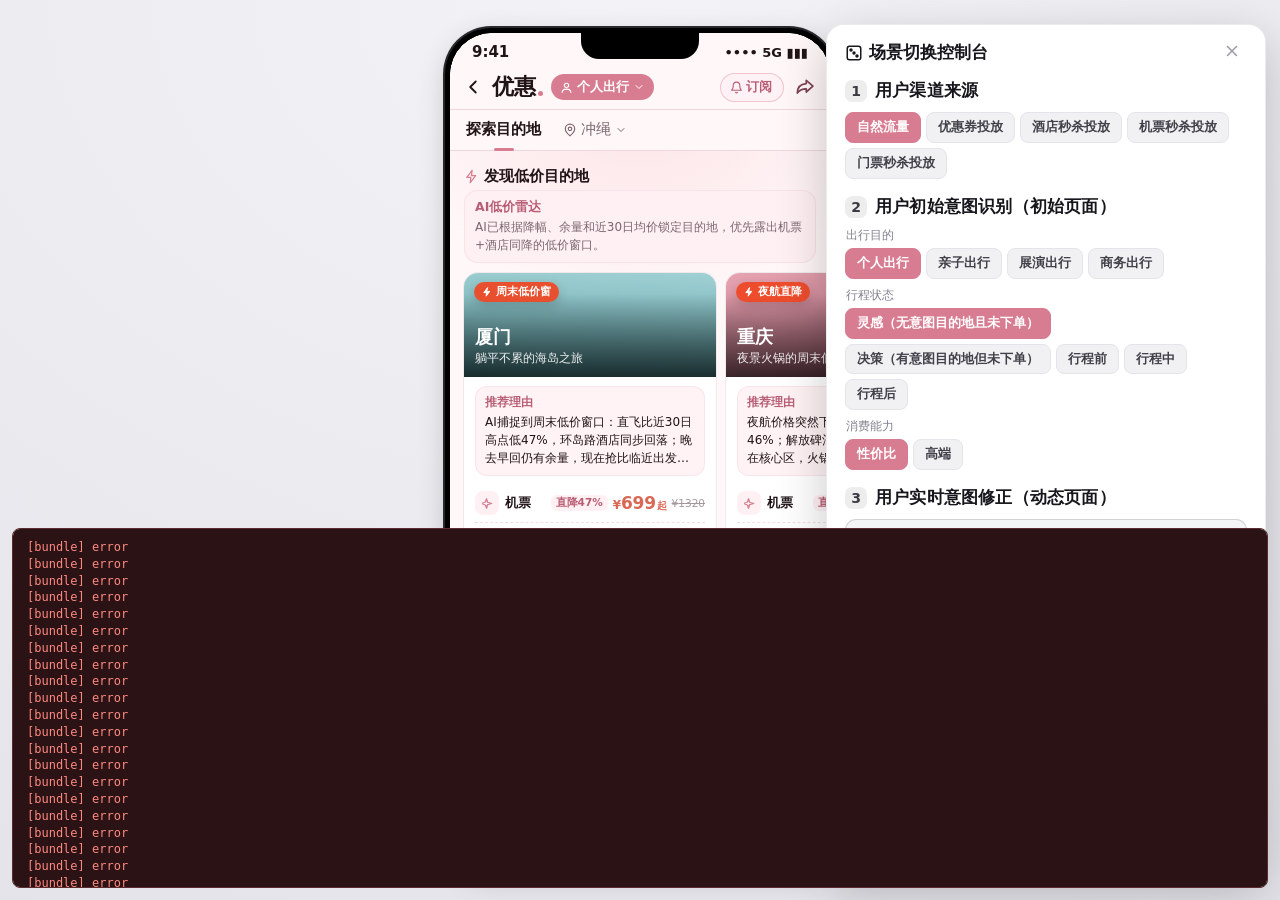
==== index.html @ 0e2f6a7e "Update deals channel page" ====
<!DOCTYPE html>
<html>
<head>
  <meta charset="utf-8">
  <title>OTA 营销频道页 · 千人千面 Demo</title>
  <style>
    * { margin: 0; padding: 0; box-sizing: border-box; }
    body { background: #1c1c20; display: flex; align-items: center; justify-content: center; min-height: 100vh; font-family: -apple-system, BlinkMacSystemFont, sans-serif; }
    #__bundler_loading { position: fixed; bottom: 20px; right: 20px; font: 13px/1.4 -apple-system, BlinkMacSystemFont, sans-serif; color: #666; background: #fff; padding: 8px 14px; border-radius: 8px; box-shadow: 0 1px 4px rgba(0,0,0,0.12); z-index: 10000; }
    #__bundler_thumbnail { position: fixed; inset: 0; width: 100%; height: 100%; display: flex; align-items: center; justify-content: center; background: #1c1c20; z-index: 9999; }
    #__bundler_thumbnail svg { width: 100%; height: 100%; object-fit: contain; }
    #__bundler_placeholder { color: #999; font-size: 14px; }
  </style>
  <noscript>
    <style>#__bundler_loading { display: none; }</style>
    <div style="position:fixed;bottom:12px;left:12px;font:13px/1.4 -apple-system,BlinkMacSystemFont,sans-serif;color:#999;background:rgba(255,255,255,0.9);padding:6px 12px;border-radius:6px;box-shadow:0 1px 4px rgba(0,0,0,0.08);z-index:10000;">
      This page requires JavaScript to display.
    </div>
  </noscript>
</head>
<body>
  <div id="__bundler_thumbnail">
    <svg viewBox="0 0 1200 800" xmlns="http://www.w3.org/2000/svg">
      <rect width="1200" height="800" fill="#1c1c20"></rect>
      <rect x="470" y="170" width="260" height="500" rx="48" fill="#000" stroke="#2c2c30" stroke-width="3"></rect>
      <rect x="486" y="186" width="228" height="468" rx="34" fill="#0e7a5a"></rect>
      <rect x="556" y="186" width="88" height="20" rx="10" fill="#000"></rect>
      <circle cx="600" cy="320" r="56" fill="#ffffff" opacity="0.92"></circle>
      <path d="M576 320l16 16 32-34" stroke="#0e7a5a" stroke-width="9" fill="none" stroke-linecap="round" stroke-linejoin="round"></path>
      <rect x="520" y="430" width="160" height="16" rx="8" fill="#ffffff" opacity="0.85"></rect>
      <rect x="520" y="462" width="110" height="14" rx="7" fill="#ffffff" opacity="0.55"></rect>
      <rect x="520" y="520" width="76" height="76" rx="14" fill="#ffffff" opacity="0.7"></rect>
      <rect x="604" y="520" width="76" height="76" rx="14" fill="#ffffff" opacity="0.45"></rect>
    </svg>
  </div>
  <div id="__bundler_loading">Unpacking...</div>

  <script>
    
document.addEventListener('DOMContentLoaded', async function() {
  const loading = document.getElementById('__bundler_loading');
  function setStatus(msg) { if (loading) loading.textContent = msg; }

  // Error sink persists across replaceWith since it's on window, not the DOM.
  window.addEventListener('error', function(e) {
    var p = document.body || document.documentElement;
    var d = document.getElementById('__bundler_err') || p.appendChild(document.createElement('div'));
    d.id = '__bundler_err';
    d.style.cssText = 'position:fixed;bottom:12px;left:12px;right:12px;font:12px/1.4 ui-monospace,monospace;background:#2a1215;color:#ff8a80;padding:10px 14px;border-radius:8px;border:1px solid #5c2b2e;z-index:99999;white-space:pre-wrap;max-height:40vh;overflow:auto';
    d.textContent = (d.textContent ? d.textContent + String.fromCharCode(10) : '') +
      '[bundle] ' + (e.message || e.type) +
      (e.filename ? ' (' + e.filename.slice(0, 60) + ':' + e.lineno + ')' : '');
  }, true);

  try {
    const manifestEl = document.querySelector('script[type="__bundler/manifest"]');
    const templateEl = document.querySelector('script[type="__bundler/template"]');
    if (!manifestEl || !templateEl) {
      setStatus('Error: missing bundle data');
      console.error('[bundler] Missing script tags — manifestEl:', !!manifestEl, 'templateEl:', !!templateEl);
      return;
    }

    const manifest = JSON.parse(manifestEl.textContent);
    let template = JSON.parse(templateEl.textContent);

    const uuids = Object.keys(manifest);
    setStatus('Unpacking ' + uuids.length + ' assets...');

    const blobUrls = {};
    await Promise.all(uuids.map(async (uuid) => {
      const entry = manifest[uuid];
      try {
        const binaryStr = atob(entry.data);
        const bytes = new Uint8Array(binaryStr.length);
        for (let i = 0; i < binaryStr.length; i++) bytes[i] = binaryStr.charCodeAt(i);

        let finalBytes = bytes;
        if (entry.compressed) {
          if (typeof DecompressionStream !== 'undefined') {
            const ds = new DecompressionStream('gzip');
            const writer = ds.writable.getWriter();
            const reader = ds.readable.getReader();
            writer.write(bytes);
            writer.close();
            const chunks = [];
            let totalLen = 0;
            while (true) {
              const { done, value } = await reader.read();
              if (done) break;
              chunks.push(value);
              totalLen += value.length;
            }
            finalBytes = new Uint8Array(totalLen);
            let offset = 0;
            for (const chunk of chunks) { finalBytes.set(chunk, offset); offset += chunk.length; }
          } else {
            console.warn('DecompressionStream not available, asset ' + uuid + ' may not render');
          }
        }

        blobUrls[uuid] = URL.createObjectURL(new Blob([finalBytes], { type: entry.mime }));
      } catch (err) {
        console.error('Failed to decode asset ' + uuid + ':', err);
        blobUrls[uuid] = URL.createObjectURL(new Blob([], { type: entry.mime }));
      }
    }));

    const extResEl = document.querySelector('script[type="__bundler/ext_resources"]');
    const extResources = extResEl ? JSON.parse(extResEl.textContent) : [];
    const resourceMap = {};
    for (const entry of extResources) {
      if (blobUrls[entry.uuid]) resourceMap[entry.id] = blobUrls[entry.uuid];
    }

    setStatus('Rendering...');
    for (const uuid of uuids) template = template.split(uuid).join(blobUrls[uuid]);

    // Strip integrity + crossorigin — blob URLs from a file:// document inherit
    // a null origin, so crossorigin forces a CORS fetch that SRI then rejects.
    // The manifest bytes are ours; SRI protects against CDN compromise, not this.
    template = template.replace(/\s+integrity="[^"]*"/gi, '').replace(/\s+crossorigin="[^"]*"/gi, '');

    const resourceScript = '<script>window.__resources = ' +
      JSON.stringify(resourceMap).split('</' + 'script>').join('<\\/' + 'script>') +
      ';</' + 'script>';
    // Inject after <head> so the DOCTYPE stays first; prepending the script
    // would push the parser into quirks mode. DOMParser always emits a <head>
    // (synthesizing one if the source HTML omitted it) but may carry
    // attributes through, so match the full opening tag. slice() rather than
    // replace() keeps us clear of $-pattern substitution in resourceScript.
    const headOpen = template.match(/<head[^>]*>/i);
    if (headOpen) {
      const i = headOpen.index + headOpen[0].length;
      template = template.slice(0, i) + resourceScript + template.slice(i);
    }

    // Parse the template and swap the root element. Scripts inserted via
    // DOMParser/replaceWith are inert per spec — re-create each with
    // createElement so they execute, awaiting onload for src scripts to
    // preserve ordering (React before ReactDOM before Babel before text/babel).
    const doc = new DOMParser().parseFromString(template, 'text/html');
    document.documentElement.replaceWith(doc.documentElement);
    const dead = Array.from(document.scripts);
    for (const old of dead) {
      const s = document.createElement('script');
      for (const a of old.attributes) s.setAttribute(a.name, a.value);
      s.textContent = old.textContent;
      // text/babel scripts with a src: fetch and inline. transformScriptTags
      // does XHR against the src, but blob:null/ from a file:// origin is
      // silently dropped. Inlining makes it a plain inline babel script,
      // which transformScriptTags handles unconditionally.
      if ((s.type === 'text/babel' || s.type === 'text/jsx') && s.src) {
        const r = await fetch(s.src);
        s.textContent = await r.text();
        s.removeAttribute('src');
      }
      const p = s.src ? new Promise(function(r) { s.onload = s.onerror = r; }) : null;
      old.replaceWith(s);
      if (p) await p;
    }
    // Babel standalone auto-transforms type=text/babel on DOMContentLoaded,
    // which fired before we swapped the document. Trigger manually if present.
    if (window.Babel && typeof window.Babel.transformScriptTags === 'function') {
      window.Babel.transformScriptTags();
    }
  } catch (err) {
    setStatus('Error unpacking: ' + err.message);
    console.error('Bundle unpack error:', err);
  }
});

  </script>

  <script type="__bundler/manifest">
{"95b7f141-61ac-4e4b-a093-2f4622412449":{"mime":"image/jpeg","compressed":false,"data":"/9j/4AAQSkZJRgABAQEASABIAAD/[base64]/gAUXy4AEM8UAAPtzAAEEwsAA1yeAAAAAVhZWiAAAAAAAEwJVgBQAAAAVx/[base64]/[base64]/AkHyRNJHwkqyTaJQklOCVoJZclxyX3JicmVyaHJrcm6CcYJ0kneierJ9woDSg/KHEooijUKQYpOClrKZ0p0CoCKjUqaCqbKs8rAis2K2krnSvRLAUsOSxuLKIs1y0MLUEtdi2rLeEuFi5MLoIuty7uLyQvWi+RL8cv/jA1MGwwpDDbMRIxSjGCMbox8jIqMmMymzLUMw0zRjN/M7gz8TQrNGU0njTYNRM1TTWHNcI1/TY3NnI2rjbpNyQ3YDecN9c4FDhQOIw4yDkFOUI5fzm8Ofk6Njp0OrI67zstO2s7qjvoPCc8ZTykPOM9Ij1hPaE94D4gPmA+oD7gPyE/YT+iP+JAI0BkQKZA50EpQWpBrEHuQjBCckK1QvdDOkN9Q8BEA0RHRIpEzkUSRVVFmkXeRiJGZ0arRvBHNUd7R8BIBUhLSJFI10kdSWNJqUnwSjdKfUrESwxLU0uaS+JMKkxyTLpNAk1KTZNN3E4lTm5Ot08AT0lPk0/dUCdQcVC7UQZRUFGbUeZSMVJ8UsdTE1NfU6pT9lRCVI9U21UoVXVVwlYPVlxWqVb3V0RXklfgWC9YfVjLWRpZaVm4WgdaVlqmWvVbRVuVW+VcNVyGXNZdJ114XcleGl5sXr1fD19hX7NgBWBXYKpg/GFPYaJh9WJJYpxi8GNDY5dj62RAZJRk6WU9ZZJl52Y9ZpJm6Gc9Z5Nn6Wg/aJZo7GlDaZpp8WpIap9q92tPa6dr/2xXbK9tCG1gbbluEm5rbsRvHm94b9FwK3CGcOBxOnGVcfByS3KmcwFzXXO4dBR0cHTMdSh1hXXhdj52m3b4d1Z3s3gReG54zHkqeYl553pGeqV7BHtje8J8IXyBfOF9QX2hfgF+Yn7CfyN/hH/lgEeAqIEKgWuBzYIwgpKC9INXg7qEHYSAhOOFR4Wrhg6GcobXhzuHn4gEiGmIzokziZmJ/opkisqLMIuWi/yMY4zKjTGNmI3/jmaOzo82j56QBpBukNaRP5GokhGSepLjk02TtpQglIqU9JVflcmWNJaflwqXdZfgmEyYuJkkmZCZ/JpomtWbQpuvnByciZz3nWSd0p5Anq6fHZ+Ln/qgaaDYoUehtqImopajBqN2o+akVqTHpTilqaYapoum/adup+CoUqjEqTepqaocqo+rAqt1q+msXKzQrUStuK4trqGvFq+LsACwdbDqsWCx1rJLssKzOLOutCW0nLUTtYq2AbZ5tvC3aLfguFm40blKucK6O7q1uy67p7whvJu9Fb2Pvgq+hL7/v3q/9cBwwOzBZ8Hjwl/C28NYw9TEUcTOxUvFyMZGxsPHQce/yD3IvMk6ybnKOMq3yzbLtsw1zLXNNc21zjbOts83z7jQOdC60TzRvtI/0sHTRNPG1EnUy9VO1dHWVdbY11zX4Nhk2OjZbNnx2nba+9uA3AXcit0Q3ZbeHN6i3ynfr+A24L3hROHM4lPi2+Nj4+vkc+T85YTmDeaW5x/nqegy6LzpRunQ6lvq5etw6/vshu0R7ZzuKO6070DvzPBY8OXxcvH/8ozzGfOn9DT0wvVQ9d72bfb794r4Gfio+Tj5x/pX+uf7d/wH/Jj9Kf26/kv+3P9t////2wCEAAIDAwMEAwQFBQQGBgYGBggIBwcICA0JCgkKCQ0TDA4MDA4MExEUEQ8RFBEeGBUVGB4jHRwdIyolJSo1MjVFRVwBAgMDAwQDBAUFBAYGBgYGCAgHBwgIDQkKCQoJDRMMDgwMDgwTERQRDxEUER4YFRUYHiMdHB0jKiUlKjUyNUVFXP/CABEIAhUDIAMBIgACEQEDEQH/xAA4AAAABgMBAQAAAAAAAAAAAAAABAUGBwgCAwkBCgEAAQUBAQEAAAAAAAAAAAAABAACAwUGAQcI/9oADAMBAAIQAxAAAADtfQu+VDh5N/[base64]/EvpZvXD1FPFD2Qt89mObZB7kHLHHZg1YYbdbHa9W7Q1yvQq+lB/[base64]/nC2sdqemSxysVXd7A7qlyB6n5pMQbsl6ijNEXC2+NbhwsaxdznsxzTwPcndwx2YxrXhsxjdq0GNDHqtBL98+fR8s/ugHPvoGlWJwIDhfFO+zDOMkABIABIABqAAagAEgAEhswzSAASAr7RCnueuI5o2Kb20gZbutqncAJI/MNmKWIHiWeRGLK42UoGhtB8f9JcutEUPP9cqqQsbqs+gy6M/dvJh6PbMIADjgAHoABIABIee+JNMkrE85bppNUKgmoyctJ4J7f8ATHoB4bjqb3etZIX0ikt46brrbWT0S7LcVS7s8wrETtbD6+C0JZQ/mf3DN/QZhYRvkqxDZ8Kgo6osshLE9MuGN3PWfMupzccLb9W8vRDZQ3jbjbnjs7J6AH9GOfkS1YbNcTtegzojcpc8r30J9Fy776G83r1ubC64zjZQtp9mv0Q/0YeruWWOSQADUAA1AAJAAJe545JAAJEIMsEICOU9Lvompvhd1x/liyEJ+a+jSpPHPZVDl6tyxw8Xj6vtDWqqWyrc9X7EMkYXTHdyTLpde0Z2lt2+6+Vxg/Tw9Bx+zLz24r8gA14AD0AAuAAJoHoXPPMvF1CLHtFRYppNUJAGpaYtptbYN/[base64]/3tTdDeeNWltcRXBADLlzaQOH2fzC2jjqnav2nzj0Aa/O+5D1zgAF0ADqAHqjHvviXvnoS8wz8XUwqcL1xpIkoEwSk9PUyFZYoWO7XXWPiCvIkU7aR19HpreP0ByIWT0KtNENz1p862vG2Yx1zXmtz6UfO/T6noqoxLUkuxHKmaeuai4T8uKM51H5rd0dPhLNJ7ua3q3kyScJHMXcGM9e2R+QGTliMsedw1b9UHdOnfphef519F+c/[base64]/relPVi+hCFDyTea7y8u9I2q8/ZPDJTZ7yZ1jWJhwmcxVzv3ad0vcssM3L3z0cWrVu1Qv06t+mF6hzm6Mc6fQ825+kHM/[base64]/YTMgneoiuiRSoiSpJVTasNIUkjKaGF0C0e7OXEez/H8jkVDSUjTg7GcbBxF3WViSnfS2FgymrZGB7u+kZFqSiWUNbnFlqOloiypB4iexVzv26trnbM8M5m+jKOm8f+rir0HGJtDqrnWbkXSDnvcmhW9z8w3a5+2dfEv645cMsVqso/3wFPkMf3qe4ZXi69gzc+J3hpetTsDUySdIa/qTn2NbNJzBt5JOIN/[base64]/T3LkvLI70AisaWrWPRxbnj5s4dLBx3NTZ0oDHc0jXSMN7zaMdHBx3OQz0S9b3nga6D+sdz6z6Ahjuf22/[base64]/+dN72uiNzRo5CwrJpqNDNZa0kopAEuY+/sr2X+d2xlkH3i9i9waekeIZGa49Ayse8e4Y4SfAYmCUhCPcEpFEbhdkjyNCqUqEY2L8dLW+IzLXSn5GIa5+R7XUtndBclUjDy7qJP1RYYjfLWUYqckT7DL3da7g29/WLvqAhxyGXpTG1ufvHCEzLU51R8IYpKITSzerWgvq51gEyqTg9mrFUYmAYsJqWQCMMrsfOiKVwISsg2IbZbB6b89ZRIwnym1JSUiOKqNbZhjMVFyu2fCI0W2ax+NNqI9sKTbSghX9Z74jo1tVdVbA8jeoGm8/s3zkspzwdEtkcyeD1nu9P2Wla+7K1xQ9Tm6WdSuTf0wSOqrT1ys0SLRsy3li9WoQuVVH2jyo9bamF+xTKgGD7rPrWA0LgVyxWy+ft2xY4qDSWmabTmCosJL6GcRr1X1Rb9Ft+i7jHVT8tSVjkq2ZsxknVy1WW1LlYtdn8hyq042SxgnropWD3rsAeWC95JA3s/awTa+rkwmq2ypqbuDHtPbNorPOsseE1+T8xp46OP31dZht3GUmofdG17EeNJthmosIsnSttoMRq3fpdev1/wA0bOLo9Y5qh1et608HgSa6NCCqTzt+mp6uRDLSiK6ngFIDhQRDK/UNENHAr2C5XKgI1wGzCfn/AKUzCcqx1WWzEaklY2Khv18x1bDtlMOomhrTyD6n2NOW2ERaVUp3Z5zTUVn5USEFwZC0LkzZKcfDLXvtaqVuflnaTaSl6mWFlCjMbEZIN4CP0HsDNrV90KJ3Z5vexeaT/ennDfSOaB31Bc5kiTRVS1NMMFu/nPeFhKZ1dxNUcp5vrvX1Br2k7276UfNNdwgDsMGS9NVnR76O91j3zncffMuPyHnnO5Z6/Wv2bNO1kno89Y7Pbryjk3QzMkKDkTbs1bXxeZ4ep23LXlzueWHvFt9xHFlWyyNe8ppKtXOrnarzbbSKAPdfJQAEhliEsk4+kskhgiV0YbcbCRRPBLVU9O0BT+KLdVIZHHjAdjaqXezXZWgVMtgutHwO6LMRVZ4x5VoLjYsnoDBUGfoISaTvT9BV6U/cUsqrUq4EC6rTOMaTtWNcuOGFHJqJbC9pW5Opqtq5qK4WopH2Mvq1TgfciVfTPmBmWPcZ1GLWn7UcsupnJb0/FTneChFtZxWLP1cbBkjM3i10hpN5H6nazhvNU/[base64]/OfPp2FluzdPbE2FSsTHW2VHpkryxUTwn2vngwevfI4xNyNpIja3Cei9DK85yyy9BefvX7rJQGyfi3rFhFCCZCNGd1PKo1R0mY7F6eaFgxeW6elINsa6PqPNxAu6rqBly2WXt6YqHOhfb2/[base64]/oeCeFka19FSgakTE35UIgy5mdnObPlHqVxPnv6wNPB7rlIusp9ailjiLLaM8qKAkuQEmxj7HzfxZth5H670UzrEhZu0rCipTc9E86s/Y6jzso7G5rfqkiBEzv5Fa/[base64]/MisH0v8Az/8AoeYYqfv1WIhb2wNU3Td36k3SY/jntXMiHeofPnbYeHlR/RvpMw/[base64]/BOyLEOuNpNu0qoEkCIr2aeleTZ9I00ymbIHpoFBVTFi1qVJ2IjpuB3Y+i1PTm9meb3TLmfqMi5bj09uefUwFIbFkQoOQ+XHVblfV3vPHptxi6MeM+r9wmzT/AKTZO8+ZGKvpe+dfcZ6YKvSmwCO9H5z5cdVPJPWKvc87vVZ2eMjaSjRa0rFVmmMYpY99kogZxOfMdpEE8/rNfXHU2ksGGCbrrGTtDGNgGSEdZDkBsJJZyYcAnVzbX2QkOpRQ8QiDe3Ubhn3mNW4aUpu3CKVRSyaWx7yWoz28dY1aqk8xh7BlYFbTedAXFzWVTgr9U2U3mI+o7fnJl3tpHOt+Ma3hL6JInScGnRLocsuruZ5DqdpYPypL9U0qeHl9t6Wlphedu/oVpnD5yovSUiWNziSOiTMsQKXzEYKjzmC5fRE0/gWxLEWKwSTBeqopztNC0ioTDcnGgJVdRSFM+uWnA33Jb17hkZjTfZohxLvFRBc+obn/AHIpnpcw8buUkvuYBWSQWI/TK+RuWvVHlmBa8i+xHHfsfQ6ZRsXK3Nfxz0LvDVRNtOXD8psX9yeCmtp1ed6uW3nTLYFxYAY+P3lFRmGV/MHa5WytkzMZUUhlujSSGJ8RHHoinRVTdhFMqmW+By3YbaK2Gcv7kTIM14PiH8ATZ1OQTmCTYzZDklVJbp9QFOvI92aNjJsNBPLkiUY06ZJT+1KLc6vFUIw/pcsbRCmumdalSPDFNucXX7Dq0J11DiKxq7r14gxmFSyXH0zSxoRqHInWOT3DcRnh2mIjwco3Tf8AjyFtYl+Sm32FrFFclNAcTMDjW6W1Ja5G6tbMvg454eaO/pO2iR+PaN01h7WUxpL1pzxFJQRD00LhWkBbsaxzLzeeFrFIC6Y5R2EUZ3K5wdM2SdOK1XUo/b0D76Kc2r+WNZHUWa1M6skTnRfuvmM2fCjt1EV0quwvBUW52rSVPDDo7BlSPAfXOwHCC0d6Nvlq604v/wAU9ZQysfj574Tao5RsIs6ndTg3ECWwm2txaKR2RaQSdRVTz1F5D/Tjf0fBuH+/[base64]/QZV83559dBCg6tuFuOI2rsxWa/9FPMvTK8WZpNcnGaC8ycEX2jz7CBZpW+R18c0tQtMLS3iZ2n4c0Gkf5iOzec0DiwZuLnv7JmHYnuQukeNd4opShPHKP0ifN79Ht3RsXEqm3dEu+H10U2PmHMsSLj7asjQ41+ktmXtafWQM6Jwk7BSDH74Vsev5Hbcj/OplTPM/TK7IKoVzepTTJ9up6rsbhRdcwZHssb8JtpIXHyTQyD2znMETR8gLf2K5PdCKWOtFcL404tUio7n6Kauq5mO7vWsm1HHGarfRbhrNWsHR2Lxn9I4250sEuLocweWLUPb05a/PY5G67zeqBpIitglVg2lCzslVEJXwF6NsC41zp6zgU46OeVWsxHjbpO6jkidguS56t1/fy+EOUVcsL7bw/Fue5zn00c0ep/MbdYxS6Ec/egZQNUl5AXj6i7nLnq9yxze54VduuI/cAI/qrnllcU+vbhnxI8GzPARlXT3h13B4g5jWA6mGKG/wBY1ZKQ0cTzcTjQ14xPMnEtTe2VvoF+eXrTrMTPp5gyaTxymG/[base64]/rkR66Na3RkJhhzSXMPDpac3FxlXpQlx58bhzS62UxtIaSzpYGx7Oc4i15GrVyfSFQnoTzN9CoHpcWh94CgoQX2c5za+03MXqNzNrbj56e4PD7uRCR172qOc8KTira+dZsJz/Xk6rqDwL76cCqO7JSZHv0fY3SfN747mddCGFZJucHNCkT95uB9YadWERauq2R+1vD7pptMLY2V68S4cM8Y/1xBQaOxBRmo4hRgpDqkMTKWuN8Z4JH0x/rb16K0bbo5ZXJIYFMXOd95ueIhsJ9FecF9K+1uJuZELTVSI4TTl8i9D0KZwBTkEtyYNUSxtaL0llJYX6eIlnBzXfVnohtw2O/mM3poexFYoglbPyU4b1kKzaivb+hXVryuzOuNnwsacMS1ENxD6rojzes/ZPnOhJp+q9P7NhScVlr6Al0d/DCyHUlpBuqFNRaNguy646LN06u6Be85EOuN6aleXibE/qQkcuE57ep+jluUdzp2l8zvOr6W6hX8I/QHnlDJosH7LFT9VtgHMY/PLqTUKCb53Ot1V+t9MbMolHK8BitKmbU5tRoX6NFTK/kPw1+oL5hKO7RpVik9U2hfzH1/dp0luY55tAYwSbFtFVnslXu9xE+q+6q6COi7e2wA57snp/gKTziHR0QP5NautXvXco8OsSW5vKEx1d953lHu6r5NdzJJdRNkJHKqg30m03AM+f2+6v1joLihcQdraBWAFL3K2j/kXoCxoYLQT5rwgQ53s3ZRk6hnuLWiFWuX9SH5ziqWTi8ncklQJviNVwmEyWFSFsXyM6MPn9l0p7BbXM/OchfU1RmGLmpaWamF5no39NFDGYNJ1AHHhlGR9Zqo0XYBUNwmBUxFtBbatasGkwexzfg4uaPLJGPFI8N6Ns7E1mPkvx3KRrHylaE9kJ7cmm2N+xRG8QNXTKhdB2zDuBUa6gyV01asRWQefnT1b5y9DxH2L9RPSurGhHKuYrEEpMnHrz8w/0U/OpT2iKfIHKuyK+4+qXfnq2sW/XngzplRTzfeTb9VHyu/[base64]/YOn+I+noTARBLA5VBrH2SL1XJ+rBHJD146T3CbycM0LNs6kUTiUkSimpaIQLT356e+/AahvUQ4VM1dqW99Cfnt1Zs4Z1bNLHnzRXf1k9fT78rf1C6GjcZxr7banc+xsbGSOLFt+Lrl0oZXikHYlewGKfiZpXFrJE2Ncr7EbLjj0GSrX18ESXOpxbUQrHiZ3k4PY7UOFws1x+b7lz4opMeRwa0HBrl3NuZLrj1IutJYb27F/IyjSyRcmGmzLvchWQdCEq9LJsg41uLU6fuQXPqu9oYBa14tXaxEPtSYpypHRWsiFjKruRXk+Wvf1aIV3Fzhje0hta01kU9bw7sKZpps0lmOsTUndoL6tn0/a6JUNpJuOJSNJRh6+x5MU0jSUJDDLTJEbNpmfHbq8zZC3OMeyUDTl1smmEQyyY4RKpT4zCJuVJx6IfPv9CPz2UN+kmS5ioty49873PLHJq34ZZR9N7sM0yVvqM+Y/wCmLR0azki5W1Queo+9jlLYnluP1uZsOPnTexL3skUQRzb03tI7eONeF/OP0wrMMTdijuxUHzPHI/OH/bPiZmNA0l9pH/[base64]/zs5+/S9uvZU3GvzL1zh6PWrblj7H05t1ZqOwn0j/ADKfTLoqLZnr3W9LhnlsZIWbCi9OI7icLRE6d/[base64]/R03v1Y/KP9VF5TOPWSzvs8pbCCC1yxJ+vTAVs1a9fHmfSg503uJ5c6b8L5Lu8vs086mM91NFRkpCj6QWS0/wCbvV3lLmL90u5uOrJ6JUV0pQpLMzgnpwRK6TTCLHqBAsmJxsvoKdaaRjWrrYBr/dCGNBWV10PJsX9UjlVHXPEmerrj45jSkfWa4lc2IZ+sn0kjUQlQy5uq+YsYrMewAtwvmIswFmByPCdkW6cPBfpkjeVxooaJ95idJHX8GrLBsezb4p84T3OV1JfWchuNM02ebOlb0JqRkqN/iwhiQ/Y5Ivk/J3xy71Y8qkjoWpzaHtY6S/kuYerXzn/Tf8yFJdp27TtqbjT7745ZbtG5js8fNfOyUx3Wz4l59SHy2/VhfUmrYvbrygYLuQZbY9vFl/BsiDuW9jHoIXfOdSc1LPiRsVvbxyEUeBPnY8bMgo7etl9J7vZNEHI/[base64]/[base64]/tl5NkcbCTXF7t5psOtYpzrt1s/VHI6UxCKRyLjxip0ubLSmxVEmB1+NnU9jhTkAjMM4Pk7+p/5b62zunz77O8YsJsNerdp0NZma0LkfXg6owFcYabS/pPCL21Ytpbat6dzzFi1dUL78jvUuyLujje3siZx0F2Rs44z52RPY+38c/Nke+tfIehnFkl5GQtDHOZ1xW5u8bnMK7tPQT1hwJ26hvjpZJIApTTk5HAKVk1DSoZl1LRCcMiwUTtkcmZfdg15QscLtRDQaKpxMuZJt5rKZl38BbLQ5uBbYWkZgU2Fn8aaS8W0SMW3EzD2ZhRmadnV/pFDE8ej4kvWOxvMGnsmUuN/zx3bv91wLsrTLKE6uRglcxk0haZEV6NnPxNnh+jJuqKB7/wCXE07YQfDmV9LtcCw0skMuJpriT3VWqtTRrOOjF3MtWsSwl/[base64]/vXyXbhrnVMtqy6taWpl5I2loW0OSFWsnX6wliD3cm2j02b3KK3NCyNIMLpXEy2OyPO9O+m02UoyNdS2+kFQudvIbYMgc6PD6Lah/[base64]/YgC0rrgy+BfAV6gQDB3LBKgU9mhtQA6JupgFkIS0ATMbMaAWY/8A/8QAJxAAAQQCAgIDAAMBAQEAAAAAAQACAwQFBhESEBMHFBUgMEAWUBf/2gAIAQEAAQIBy6nWPVKPXVGh/wCmVICCCCCHtrCYOEgcLghbWbEI0E1BN8nyVzXUqCH9eYUyxTANeUaH/plPHBBBDg4VxMHB4cLYhFdRCMBMCb5PkrmuZmhD+vMKVYDxryah/wCI+dtr3/2FPBBBBBDxXEwcHhwtiIVxEo0E1PnORlzTMxBmWuTnRsjhtIf2ZhSLXvGveB/4Vm9Plnva9stMf2OHBBBBDxXEycnhytiMVxEI1zk9osZh+wx592XZfx2ffsdWeMBWf7CswpFrvjXk5N/8CWa9nXS9wWrHY3+1w4IIKIeIBMnJ6crajVdRCNXbMhmYwz1aE2Ygx05mxW4Q32qf+wrLqQ63415OQ/xZzaJ/lql8s0t/gywf/L3ZDPWL3cIKtXpYz+5wIIKIcnCETJyenK2GNrti8bHOUUZ4MpNkBkaU1ue3a+Psu1Tof1lZhSrXX9tdM5b/AInQ5PTMp8VT4KN9TZKnyFV+Sa28wZy3m7+zi4GuQMTKOCsQQS/3FEEEEEOEKlTk5OVoRCARKGPNPM0kkvieX7NW9bsOu4HG02zoeB/SVl7sxwKnn1+8663/ACEbDo0/x/bpSR/T7V3Mf7Il7u2Nw9THIgD+4+CiinJ6iUqcnpytKNQJitSOpXZFdFhTFxjmlXT43maZj/WVlqM6wUJx2Cxk1Fv+earY0LKaO8xqNzBGmrCY8GG7/hKKKKKcnKJSpyenK0o1AqcWSfbZmYsjUmn4mTwXNfKvi6k2B4H9ZWYU61vxr6vlv+Mu/hauZbapqwZGxgamnG25bWM/xFFFFFOTlEpU5OTlaUagUbqpzNgHYY7EDy5xTh1x1bWMYVMh/Zl1Otb8a+sgm/4nLYM9gt1q3C7MbXfyjp2zSClVfjimirDTwVer/iKKKKcnIF5ei5xstY2pHkHRT3sfBTycFmrbgkRcXRt0DWq6KmQQQ/pKyymWuFYBZFN/x/ImKgkx2WyO2PveztiNYpaXXoSxbBHEtdb/AIyiiiinJ6a14eixysSMloPsWrk9AuEzLlbIRywvYFpupwR1QVMh4H9WVUqwrgsCsih/hzFxvyplvkGC0+czQsxupYjS2M82KVnB06X+MoooopycolKinpytqNS2JbTn46IprMhDYr2KkkVfG4SjG6mnKVD+zKqVYxV3YJZFD/CRcwW64Ktj5I9S0+lgQP8AWUUUUU5OUSlRT05W1Gr9v206kMbmwtu1rsUgtVdSxYEKpuKnQQQ/qyymWLWMdhFkEP8AHLg4qeR17E4f/aUUUUU5OUKlRT05W1EstTrNougbMq6MTsdlcXaq6lI1V6MECtIIIf1Zd0yxawr8Kr4H/qFFFFFOTlCpU5PTlbUZhD9dg10BsIc2xYzBiyuuapUjiBbIVYIQQ/jmMtkPmPSd02PbJfkjOKVa9HA3DK60f+mUSSUSS5OUClRT05W1Ga6iUauOZH9O/mZdnq7lBcvVm5KKSmx6mTf5WsxvWbkk+OsJm77zms5Pk9dzGT2XBZ6fONzn7P7P7H6/7H636v6n6n6f6X6X6P6P6H3/AL/3vu/d+79v7f2vtfZ+z9j3+/3+73e32+z2d+/ft27dueeeeeSS4u7l5eXufDJJKZHyOktFiuZCTZqtyfPQ5aHIyWHTvnx+YxWV4pS1zI6U5HZrHyV/9OPyV/3Ry1cb7lNFwW6ZKVyuUHWYH2sfVb6GYn8iKh+ScU3Gfm/m/nfnfmfm/nfmfmjHfn/n/n/Q+gKf0hS+l9P6f0/r8NjEQhFcVxAIRCIhGGBgQ8c9u3bt27mZ0peXlxc55kMjpHSGQyQK/JQx2et1KLqH1XqR8kzrWJzdS7df+s7MQ2LF17uWugdRWXv3LPwvgNyysjlmFNJrZyrNdVl48Q3slutS5/dwuPPC4Ikawdev+JyKKKKIcnKuyWIxyMnEcn6d2Ca/s6jqmGRszpZJZHSCTSr919eCo3d8uWnw1QLEs+QMvhsVlp5nFcZd0p1t041xWvE82e+Q3z4LbMHm/wDBy54Pl077okBcQ7+fLLn9DySXFxcXOc51QzEqU+n8yuJbn5OQsetzXTPnmdK9zuzreuZmuqq2rKuJRTTAmT5a98J65u2XmPjK3pFgnPyOLufdbktpyzJI5qtbWM1Q2D9P9b9T9X9X9X9X9b9f9j9j9j9j9n9n9k5X9X9f9d2WnyQs17UmR/RbfGSF8Xftif2dr1uO1DJ44RXPD06QyGUzGV0rpaEkyceY22k12XLcxLkOXp9x1qW65Pc5zlE7CS5/M1kVymmiN0ytCjZU0hPIVt/XEyDNTSRvZLtKdZgVaw92IuNmkiNj7JsfYD/W5rrAtfY+yJGx/X9TY3MY8SW6tHHE9moPEgkEncOa9j8xI1+JlJ79+/dcuL4jCYTEYTC+GgJnOdSjyMscGX258k0Zsz2xC+F557PLjXRua1fzt5FcoKicxf8AhLAbjl5SWgBuRxtqXD1zSoQS1IcRvVeA03NcJ8lnNH2F2N/F/DOA/A/B/DOB/B/B/wCf/wCfGC/F/F/DGFOE/BGC/CkxX4owf4n4v43434wxH5f5gx+xRB+BhNf6v1fq/V+r9WWsXGQy+wymWWSqplFSlN2/dqxVJhLRNT681mVzy4kuJTCW4q7WbwUfDBs18NqwyOKKAWac92FMpwj5TEtnbE3vXY6T9DHP0bduef8AFaLf69qLX62f5zkuJJJJJeqpDKFxgyli3VkEr3iSWV8qle5xJJXAUxrwNRRR8Uxk7vxbgNkzLyggANgdJe1y1lZtUe4RrYb3yHgefa8MZLlcThdZ+SaeV/xWk3+vZa9Ghj5/52PBLnF5eHPdUU73l89yzJaBmleHKWWaaRxJJPguoQVo+SfOy21hIXv5Q8NWyKVaqtrl1VOW2bBLu+Xp2YgqLZqLQMpEzFWtfzH8Of7LSb/XnjzBHSt/ysrs95JR8ONpQ1eb9iyyVspe6R8008z3kkklBrlxXhaiieeaqyVzUsTl8i8hAJg42VSnUjuk2pp53gfJusYTNZVpTpKMlpmKizm2tmweFZaa8rnnnnnnt279+3bt2tODvZ7PZ7PZ7O/bnnYXdsCbLGZEWPZ3797j/YXck8uMjsTAFLJlMlNmG23OmdLPLM97nEklcclUG14+eSUFstwrVa8ruUEEABs80h1iTLS4F3u+RINeGTwkdTIWJZ32II55mv8Ai3EtusnCs3zusG6nfBusW1xZFz+eewmNkWhYmk+1PkZM5JtDNiizrMuLAsfYE+5ZEZnT7dvJ/qwyhjV373X88opqco4c9e/Vv5/tQqWLcmRfPJM55JJJK4c9xpwBFEkqub1rE0k5w8BBBMbsEkiwpoqk7Hu2WHUMl8rYL2z1DUJdYmYDpQE0ViCxv+yNzeIz/wCr98Wva+0LIvsyn32Zb9cZqTKvyPsFh80c8M7LENmO/HkBJvEgfpMmdx+HxwaLLZk+Szl45Z8hFN6zJUluX8oPql/[base64]/ey0LJsmy60bLbBnknlkLnOJJJJQD3EFQCCPkorlq2O444WjI9NTU1NTGwx04s/kJBiAzM1b1S3XyO93qD68296uXxSXZRV0m1cx2S1HJ6dYuR5Ork25SESVfrCPo53dksb4rVZz7TGQJrq7OAWTOeyJiOUiykUvRiksNuOuMuSNnq5PXZY/[base64]/YZDIXF5f24YwFSElSGKNoJ5XLbNm3rdKaQlqaQmpoiVaLJW85kNvdKsMniNY1QL5r8arNg83Wn2rU9lxFSzbu63laVne395g18k0M0jXRurdWW2XGvBDvYE2V8tVvsE8AEQico2+4OIc0uRIe21I8z+5mVrZlzL0FOGbHSVaeswfGrNFbhl+q7aDt//AGX/AGX/AF3/AEZuupya3NpFvC9ieeec3JxrDZHhAsTU0NELake+ZnDUNptTLCpwjWPUB+Z/HxBDl8VqGxNfvOn3l2M1LZsrsMl4KOneeXtti4ydkclQxdWTNvC+MiL/AN5l8W4bcM0Vr7fsTou3sLnhwMoBdzGg8yVrcF7ILXMMzXY797Z7OzTbZLn32y4NZjotUZoLfjeL40d8Wf8Ay0fHP/Fy6S/UJcA+oVG6zNFCA53ILE1RpipxZXI5rJaTjsrFMsIjHC2uqw+ZSF8PPzOMe/VthLvlTTS5yh0LUsNtbC/[base64]/FV7Rn476orR4pmux6O74/GgQ6DY0qbFPpRvgtB3f7ALVy9FEFAufwmOZMZr9vE4+p8eRXrOz3M5Z2mxuUuxzZOyunqdG4exzqDAeV1As5aLZXWhM2RpaWmMxqq3ZsnNJiaVg5mGVYVcJgbLsWOGo/HNAB8m16njpDmMFjt1tsm+575Z/ZDaNo2jYt2GjXxalF11iWq5dnmi+WUze+WUWJoL+uXcPDbCL2yNmdK2b2FcukBcgSale5PdrYZZHJ29vuZx8rE9FvrlMdeHAVtAr/FLPhxnxMzRP8Ak268MT9TqahxzsQ7XDqR012mO046uMPWr7xkStRoXZcu6VYVFONZVsPsVV79EHR0blldbxmpSH5OcJfabYmMrJ/b7DIfGBU7LEUAlAqPZI1sEzk5FFdOjK+T061QFw1yu4lD3S+10ic/s6TBSPggdddtUvEzkwVMVV0vHfHGP+PIcDPnp95m3aXaZc47Mvzr8+7YTsM2z/8AVs2D9/8Af/ebsLNkj2iPb49xZtds2dZc+xNPamOGKkVRVFvFh97QLRsul9LGTl7vlAucXrlNPPPnX1LNZlZKxNTq8zALLg5x7crmBc3KuS1GXH/akpmMrkls0sokLli6luy7KVsxl8ayk2tgPiepqFrLT7HPsVjMT5aXM2c7Psv60U/bnnnmw9jWrsCi0iJQV4MTskzdhZm23ffmakyw6CmVRUV85NDvhIdeOFaXPykiiifDP4N8YBSulMEQATZrLvZYl7F3Pbs0sPsfNtt5mTweHsaxOpnl4sMuEh0jy7IubDLDircFjJVPjHWs/sVjLzZCzss20SZZqLcleTFGueeeZpFTaXcgh3Lg11OSCXMW1Bj3MWbbPHh4wLLaQpSfOTwPhH+N0xu+Uk4O/g3+DUFhHSZerbifLPNlKVuxJdyDbhu/cNr7n3W3YL7r33dslYdQmNypQ2zVAIsT+FYxkjfc6S7FUyPYQY/ItlwWTs2MjmJ53O6V4hYntvJTVzzzzzceFUb1ZQZh4tUbqrdP/wCHraXe1h3x5S+O5tOk0t+m34pLFGxFHMqyrxfOUHPwQBX+v9f0W67IfldhTlVwPhiiiyWsnzr5t26eTrzWXl1dsjLMjWOiERhNcV21m1nQendJA7Ri6KPJ32VscMe2i7Hux0+An1N9IptqHIudiMllWyq22WZ8zZqsNu9YseAu3ZMrRYX/AJKl8d0/jqpokWqtxgjX2DdOSflTkxlX5Y5Q5G+JTjjTfOaprr5z8fAiH8LSEnym8piqHLOTV8av2+QJyKwidVpY6IZGZskRe/2CUv7c8+KyMTottXOlt6zxsLD279+3YuJlgta5Z012AdFhc6H5Wg4xw8hSMmRKjp18BS0uj8e0dCh1YUjJYy0+zzbrPsRzrs47MOy5yzsycx+ocr+p+pbe/U4NWgrOwseMgtfMCZrXxFV/V/V/Vmydm+aG/Yopyr7CfDU11zKOT0VrEM2Diwv5tvCf80zBDAP1AaiNTdqzdeGt/wDN/wDNxYR2AOv7XhfyNOwv4eToxhqce3bt379y/vyinwk98xin0nWTlYCz46h0/HaNU1StjIF+jJsN3d724WM4/IuyT8mb78k7Jfe+zdum7RlL3Sdw8o+OV2W+VvTo9bp06ev1mP5NY7+LPLk/xpLuOvTp069evTpK0Qen0+n0+r17rSEWuVfX8isajNNmnbN/1Q2aPMNlK79+/s9nsee7ix74sLpeB1K1FaY+5Pmpc9NnZclNkpMtNmpMq+6bRn9vILS03ZVj2F/PILnuf39wcxc7gYIdeHPPbuXmT5HLvB8t8lP8aig/2d/Z7PZ7Pb7XTRLt25555J2VUYcaid52q1sTKMOpM07/AI5+mTadJrSbsTNrj2I5dkxd2kTZHKF2sYrMZLKZyfMS3pLlnJz5iXKPuSTchc8888gtMshIAPbkeHpx9bWABc7SqmPwzA7kkkon5Ssn+LUPDk/xpoPgeeOAAOvftzzzyic7DTrY0vGU1qpj2pi57du/PL4b2Eu4qWuwtybNkZtLM82SgMdf3XNz2ZbLpuLtTtypC3xzyueQQbT1AHPDggQSxx7dg4Iu2J1MYxNdySSU4/LhP8WoeHJ/jSCXA88888qR7I+OP4uOXNRmPWyhrmFhDi/v279+xfzLWnw82ClxEmOdTNXGXMJDPkrlm5aF9kvf2ZPHFcvQXPPPPPPLTO5QIuBBB5c5zi7sHB75M6+iMc5p5JLnPc75XR/i1DwU9BaxMSDzz2555py+/wB/v9/v93v98k+VlpilLOZo2Fp7F/f2d+/ft37cpzX1X42bEPxWBuXL0jsk2aH0tmbl25y1OK8gHjnn+ALymeGoLkEh3jgIJ5ywqR003wU5OLj8rxH+I/g5BarF/OdzY+vXjjjr14kV8V21AtgYwtcSVyue3btz279+5f27k8Okc+Zlig/HOqFhJRj9Lmfz5/gFyCC5zkVz25kffVZtZNPZznFrOPldH+I/g5NWkIu79w4O7yz0Yy7nt379u3bu99wwtrO7bM9i98maOd/T+265+mMu3ICbnt27duxf37SO7h7/AAa8lGTHSUH0XU3V3M/k8pvkFc8uTkTzzy8X21n1C1nrnc1PtOsfJjj/ABH8HJi0FpXHTrwmn3e73e72+zv37dpHWlEqyu2cllfsQYKvg4qwaERJHNRmwUmvOxhm/YZmW3vu+3kkmRCT2cskLu5T2OrvqSU7MH8X+GI+B55c1yPkqRTiFsJYfa2s6N0Jj+Roz/EeSnJi1e+SPHPNqapU69evXjrxxwQ8TCMQD5JNbHQphCaueSXlxJ7E824L1aRpaLbMvHsLNg/XdYjk57B/btySfF+g5vkJ3hiP8iXEnnkl7pjGY3ww8lxLi4/ISPjBaXdpIKtBX1/I1nJiJqnnsFzjIyeeeeee/bwS4zKMQr5ETFEmJqaS7sXF5LifHMyvxWG8lFhi9H1WxVJGvcnSfc+wJO/ZOFyjIzwEfDUf5OeXl5f27PfI77uPhA6lrmOjMe/QnxqFvdZ0E11b5Bs2HQMTlSPPCsNA5/[base64]/lyfI202220ZTC/Gvw78S7HtoRY6LGRYmDDwYeDCw4WHDEucS5/vhgcnpqhc0+CnIjNRsd4PgeYxCmospR8ZazWh79u3PbnsHd+eeXKQFNMazC4jDQQ8PB/[base64]/1vQYDAYBBscHyjfCd4aomeGo1qOxaHqVHEfUNX631vr/X+v6PSIPV6hF6XxGIxiOOLZ1G1rjMZzZdfdlXZg5p2Z/V+/wDZ7Igggogoorko+CU9r2oFrtfgwTGq3YzeQa82PvfqTZ6xnpcm+0ZjK8vRRXPJJc0xlqHjnklx+QYtovckrmN/fs92EzeBs67m3IotLenXjr6/X1XQNIRZ6hCI9nl90l+fM2Nil2B+WM/T6/1+ntF9mYjzjM23KtvCwXkklFEk/wAJGuAUSwKwcvuy921M+1NekuvtunMjpX2XW33HlxcOvUsLOobGGppDieyI+WsFc2PC4HZtb8QfHGa16Njm+y5Z0lpTvAK555Duy4R8deUFcsZ7M2szNlOsOIr4CHXo8EMP+W7GPxUmHlwsmDlwr8Y6t7BfblmZhuVGQfkBkBb93flFPaVTFBa/kZb2YyNqzNadMXOkdK6d08z5bDrD0UUQfBRXLHNLXA89ufF3C7NYyNlBa/ldlkZMybD18dDrNHlxXPJcB148du/K7u8A7BPkbkcVWhVx8dcLt3L+5cXvc53YowyUpqEuPloyVHRF7pe4sNuMusuNsiYlypmgcVZffv2rMrncyPfI6QvLlZgcP//EAFIQAAEDAgIECQYLBQQJBQEBAAEAAgMEERIhBTFBURATICIyUmFxkQYUI0JygSQlMFNUYpKhscHRFTNAQ4JVsuHwFiY0RFBjc3TCB2STorOD0v/aAAgBAQADPwH4vmWa+FN96wUrB2L4zr/a/NfHVd3M/BZf8TyXPd38vnrPgz5HOWXBq4MvkcytfyvxdMs1ir2DerNA7F8aV/tfmvjut7mfgsh/xPJc48vnrPlc5ZLNavk8yiPlfi6buWaH7Ui4PjSv9r818d1vss/BZf8ABIWdJ4CgcMnhRdYfK5LnHl89Z8rnLJZrMLJRM1uVM31wO9QMvheHHcpS3EWgKnlcG3wu3LFmOEuKDflvi6fuWa+M4/fwfGtf3/mvjus9ln4LIf8AAoIRmc9ylk1c0LGecbq2pG+SeIG4tfyvOPL56z4M+Rzlks0G5lRw8yEYnqQXfPO4k+qNQRdiEVNnr8FXOf6PIrSfFveAbgjjGb79ie1tPUSFzRjz7FO1tn4cN+kqdhYH83HqOwoTlNb8v8XT9yzK+M4vfwfGtf7X5r47q/ZYsh/wCONt3Osi67YfFEuxOdcongJOStZ8nuHy2Z5fPWfK5yyWaZHE4k5WTTM5w1OKa4EWuohPHzOaMrjWCqRkYfEE0S+mYHNf0SuNkMLNRvZVYY2MuNjlbtCmme/[base64]/wCxl9264r7Oxc0fLfFtR7KyKa3SUZcbDNNIvdfG+kvb/NW05P7DFkP4KJ3SYCtBV4OOmaHbxkntu6kn9zlVQyvZiY5zNYBVVE84XPaRuK03T9Grf71puO2PC9MNuOpj7loaXW8t71ouboVDPFUFO3OUE7gp5LhnNaqrznE2V2evNeKN+B7zZounGzpfBMpC2WNmrWhLGHb/AJfPl85Z8rnLJXBcdQV6xxxXzTrHIIkX7NSz7wrP1rPLWEG4XDasMjXXzAtltXGjGdYOfamSSxh7cg1U7+LqYQWnLUeif0UzaZgkdicBr3rV8rSnR8wErXEjKxuslEdIx4zZqoBCRx7BlseqMV9T6UDLIuOtU0+mZ+LkDsmjLsWQ/hLiyoqpjpKduCYnWFpml58L2y7wVPC61TQOZ2hU9rxvN9xU4jx2uOB2MWNlhGu6JRxBZIkqaps45NVPTt5rc9/ACM0AMv4bnLPk5LnLmoQUmW0ZKaorC8x3jaCfBUcnk+ybiWte5xwWFjYFNcNwTWts3XZWw2Kue1ZKz23Vw7vWGQJlTBK0tzicM97TsQwBavlaRmjpy2JosNg4Gy18bTtVHh/cs1blA/[base64]/iecs+VzlxNGDtdmh5ziO660dBEx85DpIziY2+QO9T1ulBPc2ByT3vD7ZW1rC4o8A4Ndk+oqYYWC5cbJtBRxRgWPrd65qyHyvxdUeysyvjOLg+N9Je3+a+P3+xGuaP4I4TZaX/asjHyFmB2QCeMMdTmOsqepYHRvBQAuSqWlvHEcb1UVTy6Z5PYiexWTnPuqmYgMYSq2DpwuTS64FkSpJSGsF1M6xkyChgbZrf4mxV+QSiE58zWjaVcc09HIIRyWxZ2UlVVOe5xdmmQtyQfTjsV3OKLRdFZHgxJrWNrpmZn93+q9IFktXyvxdUeysyraSi4PjjSXt/mvj9/sRrmj+DwTR1bBrydwVFKcTJCFW1MODHhHYruy17+AnUtI1xDsOBm8rR0LRxl3lUlOLRxAJkjC0jWo4akRshwgbd67F8I1bP4u5VuDPgwq+xNY10h34Qm2Rx5HUi5nBijKMVyVibksWWpEIk2QrfhE/7sO8bJkUbWMbZrRYBekWXy3xdUeytaw1rD2rIL440n7a+P3exGsh/AzUdBLNHFxjmjo70Y3Wn0e9hWhdJaNlhdE8OIyUZcg1utOcU97rMYSexaXqyPR4G7yqCks6X0j+1MY2zRYcimnHpIwVTGDDG0A3UVPGABnv/i8ys+TkiyPB7064zQeXWTmQi/AC1c0gjJWedyu05IqWeoijj6TnAL9n6OggvcsGZ7Vdc5ZfLfF1R7B4PhIWKCM/VXxzpP218fO9iNZD+BBWiqsES0zD7loShqGspbh/rBVDv3cD3nuVQH+kaWncVo/SFI2eWUu+qtF0YHFwN70BqH/A8ys+Tkjx77agnPeMOtZgkr0XYgrrGwrA4hWBuw+CGG6MmkY5T0Yhi96KsufwWdb5X4tqPYPB8KCxUUfgvjnSftL49d7MayH8HoyWoMz6drnnaVSxDmRNHuWi65p42AX3qk0bDxcLbD/guaz5OSkYcYzYT4JjQDtTHt7kOJXOyTgc2prmqmDsWDPeoJBbA66fBIRn7wo/Npm4QCHfinONmtTz0lGzUODnfKgaOqPZWa+FBXp3jc4r450n7S+PHezGsh/xvMrPk5IE2KoZOc3FGT1dXgjA9z2Tl2XRIWCBoRcU1osMyi6QsHS23VHBJxZkxSnVHGMb/u1KSqYMUT4t13Z/[base64]/qjUO/Yq1rncRT08Ldwbf9FXxyDzhjJGHWWDC4fqoaqFssMgc120JzsMsZtLGcTD2jYmPja5u0KSTMmys73rJauXRwXAfjf1WqRtLLI884izRuXSce8oaF8kqYSjDLKDPN3vzt7gnVukqmov03c32RqV1og0MjBVscTsBuqUHWqCLSUbpJQwZ5nUtEsnjMdSx5wkGxWi/Pat8lQ1mO1r5LQztIvf50zU0eC0QWg+exfaWifpsP2lor6ZF9paK+mRfaWi/pkX2lor6ZF9paM+lxfaWjPpcX2gtG/S4vtBaO+lRfaC0d9Ki+0Fo/wClRfaC0f8ASovtBUH0mL7QVB9Jj+0FQ/SY/tBUX0iP7SovpEf2gqP5+P7So/n2faCpPn2faVJ8+z7SpfnmeKpfnmeKpvnmeKp/nWeKp/nW+Kp/[base64]/+PaqTSVMJYj2OadbTuKbESb80qEs6YUd8nBC2tXstFUFQIJHkzOaS1gG7tT2PIZo9tu1/wDgqn+zmfbK0gejRwj3krTcuoxs9lv6rSFV+8qXu9+SDYLncuPrRA05M1o6a8qaGnI9Ex3HTexH+pQo9DOjabPn5g7tqtwaXp2Y30Dw3epr50pU80gYykJJ1BaVp2Y5NHvDd60hUSFkVC5xWkWyFhoH4hrFlppwB/Zz/uWmf7Of9y0nK27NHS2uRqA1LTH9nSfctLf2dItJ/wBnyLSX9nSeC0l/Z0ngtJf2dJ4LSP8AZ8ngtIf2fJ4Ku+gSeCrvoEngq36DJ4Kt+gyeCrPoMngqz6DJ4Kq+hSeCqfoUngqj6FJ4Kp+hyeCqPocn2VVfQ5PBVP0STwVR9Fk8FUfRZPBVP0WTwVT9Gf4Kb6O/wTg7DxL77rKU6oX+Cn+Zf4Kb5l3gqj5l3gqj5p3gqj5p3gp/mneCm+bd4KXqO8FJ1CpOoU/[base64]/SZq8V55paQNPo4eY381nwfF0/cnX1ou0lHfNYqCbsbdAzz5bAraTIt6rVlwRsEwI5wmeA0bVozR1UyGoa7EdeDnYe9U1XA2aCQPY7aP4Ecsbk3zrojUmdUJu4Ibvks/kckEEE1BBBMde4Ud9SZuTNyCAOG1ydSEdSaalg46U5SO9UW/JUb2NdVzF25jea2/YE3E1kLQyNoyaFPU1dLAwF2GPEf6lJHE1jcLQBvUnWHimN1nhCK2KF2GjllLHtvxJ6w6veFHNZrmgyR67jYqcn9zH9kJrbWa1vcF+z9BOY0+klyC4mmih6g53a45nkZq+a6NMw69an0rpajoYr4p5Ay+4bT7gqfQfk8IoQG4IxDCPdZZlZ8AGj5/ZKzKA0lGg6B43tKtUTjsCB0ofZYsghFE5+7ZvK83lqIKKIyT3cDJ6oO0qtqzVlz3SOJzccudv7lLoaW8FRjBNnQnNrrbO/tVHpajE0JsRlIw62O3H+CtyYm63BQGtAxDUmnVw3+Raa18fZ9/yPN+QzK53BmpJXYWNuVT00EksstnW6XV7u1UUMbcuKgJuGnpSdrzuVJUMLRE19zlt/BaPJHOexx/qH5Km86n9J61vs5J02bbtbvKhZ/PR2G4XYuatfC9oGFxBGYO4hNrKu1S4ulfHbGMgO+6LXkHYVmF+0dO2BvFTZjv2Ik34c1zgmUtA97suanVldLM7aclc1WmJW74YP/MrzvSXFMPo4Mv6tvIpjRygPBJbYLNNbpCMk5KjazOZvioY66d17NdeypXVkjsY1j7lRFo9M3xUcOiKmaN2Lionvy3gZKWd4Db5us43uUx1MRxwiiZcksN7+/aSoJYRI9nm8DMsXrHsB3qr0TpFs0QDIXDOHrxjb39q0XXUjJ4Zrsd9x3FUfzgVD86FR/[base64]/[base64]/kKbQhMxlxRmwdHazZN3vVDPDFIx92SNxNNlTNPT+5UXzn3Kj+c+5Ug/mKk+dCp3apAo8VuMCibrkCpmj94FSn+YFSW/ehUt/3gUR1OCDtTgvrBMHrhN64TAOmFAP5gUGE88Jssl8avKLPRGWPUgfXQHrpvWTOsmdZM6ybvTd6HWX1vvT8bBdZqQxEYjkpBtPindYp3WKd1ij1l2p3WTyOknEp6enp6enLCTmhdMs4l1mgXcdwUcTQ5hxSSi/st7VBxJYbPPqtOeevxUNJHJJW1TWukdfM2yGoWU7jxNA4xxjW/a7/BVk131Ezn4RcYjfWnOYzE/Awb9vcFSw/uosTus79FUynnPJUjtiDBnyvTs71xDw5vSHRTpNGsxG7muN+2+adXVzWX5jf7o/U8psUT5Xami6dWV0kpO3JecaUq9KSN5lM3iovbfr8AvPtJFjDeKHmt7TtKz5EDIHPtqWWQQfXxAjWVBxXRCfJpSpZ6jDkrVmHZZU+G5YLrD5M6bjaP92c780wOIJN/u96D3u9Jfm4RYHK5UbGtDmOcH2PFYbE4dp/Mq4EkhbnrkPqt3Mvs/FPqJ3xU+betnqG7cjR6Ti0fWnHHIzN+vA/Y496pj6oVH823wVH823wVEf5bVR/[base64]/jXuAs4ZnwVfWy8Q0CwcT9Vu833KCkaY4WcY713k5e5VDnGaSQxNHScDYm+wX2qN8sWj5p3Sx4PRTO1tt6rv4X4zhWXyduI965yvo/8AqPyHoz3fIZlMc9znuwxszc5eeYqnPiGOLYG9cj1+4bFd3GG5J1JjGYRrTpDjanYrf5zVkN901qc5W5Vymsb2o7de5YY44bbA6T8hymNxzP6MYun1dXJK46zkhpPykjllb6CkHHP92r70dJaTkkB9G3mx9w/Xgz5GHRk5+rwY9JRBcTo+Z+5hTnVD/ZXxk72QuYmHyhpYnZCNl7/WJyX7L8pHyMb6GtJlZuB9ceOaxSgi1g7bqt/nYg0YWOOfq7T3/opnMtHIQxzOcBry/JMbUc4ZXzG1SSvGNtw22FuoC3Ynui46SUNJscPq215oUtTBRz50+PA97nk8Vuc0m92laMq3Wp62CY2xWY8ONvd/B/GkKy+T47iRe1rqNlWxzyHDcdXYouNkjwYCTe3bt+Q9E7u+Q1qq09W+Z0pLKSI+ll3/AOdia5zIYRhjY22WxoTGRuf7moPe7aizIHWi4Y3a75IXO0px1lNTQi4nlbsk1t9pWOYyydGMXRtid0nZnlebUcdI0852b0XOsv2D5ExMHNqtJ+kfvbFsWXK+Kaj2UF8bRLBoiQdaw8V8MePqL4xd7AVVo+GCmo8PnU4JaXamtbtWlP2g11e/jr5OdhAczw3blS+VXkw2PG3j2WfFIDljGrPquCqIKiSCWLi5YnFro3eqUG4ri7nDWmiOZ7ui2ydNLe9toaRYkb+wJ7ZtdgDr3FaRbdrJ3hrvvWlqTi6t0ZDJQWNfsd3KkjqqX9kFj5BG10s8jT6KW2eFx/[base64]/FFT7CNyj+14V8Gp4x6z/wXxjN7CtpM+wFxPlHoud2bcDMuwE3TaaX9oQxegm/e4fVkPRd3O/FaS0YRNC88Xqcy/NK0f5UUrZoS2OuYLMecsf/AC5PyKezE17XCRjiJAdYduKHEAbez81e2RLvxtsHanhlphhZm5gb0nX6x3BRTGWR5/dgWuLt7j2Kp0xNDjijibGLczo7shsCeYKPR2j3gl+UpYM89p7SqDRVHAymp2xlsYBd659o7VsePBRu1O4AghwBBBNTUEOQP2pChZBBNQQQQ5HpIfenL4GfaKOj6sTMBwO8PeqR4BEoUR9ZN3oIIIcQ7uWXIz4JABxbcUr3YIm73Hb3BR0ET2G7nG75Zz65/wA6kxzsbnX7E0AuxWw7VRuaWmTCezUUDJaMYs8r865PgnMZYAYj0jb8FLJsKDdqI+QKDdaxymV3Rj+8otbzuk7N3JJyQgpo6Rhz1yK5sjTUc0trGYYR7P8Ajw5cOfAP2VON7VmsGk43bl55Wxt2MaT4oRaXnHYsekn9jQsVLRVAzLccdu/P8lDpzyZkpKsNfzDFIPqlTaP0hNRSXDqclntWzD/BVLmcZG8t2WvqA/zmn1Ly2o5tS0YQ8/zAPVf27ijgYCLEXuP1TWU0IY84wQe5cfjkmx4SD9/rG+xYWNDBhsLXutajEEdY8Z6/eu1NchsQo6Z8sj+a3Za5PYFpSeR74RExrdcRbcj7wp2tBqaZn9JIPgVM53otETObvJsqgfvNEzDuddUb+lHPH3sv+Cp5uhN4gj8U/rKTrKTenjaUe1dhXYuxYtItO5RdHG2+7EqSF+F8ue4ZrR0bb8bi9lM/l05/qP6KqecsA9yluMTGu7siqZ1snBNcLtcCE7sTuxO7FNFUQYTsKrb9JSS6Pc5x9coPmnbK/mRuDcFtfeqXqNPuVDIMmNH3IW5pI+9EbeH0B5bKaPGcGPARd+pt9nvUrKA+kaeNflgFgGjcphHG3EdiqjTBhkOaqJ5LC7idgRpweNiwyu6JOeSrondncqp+txTzmVf5BrUXFWDI+pzne0VbksjbJO/oxj70+oqJJHa3FPq6tjBt19gTY42sbqaLDkkI8F6F+ezgtUrFUSuKtpGYq9ZKhPoebfEQ/wANa/Z+mWY3+jqDxZ/JDiYtLxMHowI6rL+X6rv6TrUD42tLzznW1fgomOIe7FrLtt+5TOLiBqbt15KTi2uIy1Kd7QxpdhAH+SpGOAeLG11kVxOgqZv1G/grkIjJA5LSU+k+Igp5fN6bLGyTpvOs+7Uqx2t+K3qzMa4+4tsVE3my0z3StOWI81SF1+MLexOHq+KJPOJF1UHVMQO+ylyHGE7ucqjH+8d9pTt/mO7wVU5emd9oqre3OocRuxKosB5w5VWyoPgFXNA9Jf3BTOdYvF9pAspBfmjsT83OcTiz1rYnHao2ZEpocefcogXusfr4SpWDpYkx2vJFHzqDuPB8Wu9spk1PNKx2CS3udZV00wfNJxcQPvNtyom2wgXRb/[base64]/crQPe8cxpHffcrPMl7McL4Rlmnwl1+4jauMYOxZFRfsakOLpxt/BDem6rptLoypmLrYY3Z9uxGoz89kiI6Icbh3asUzYpbu4vO+LED4qUhr3xSsZfbbNMZLmB3WzTDbBA64Os5BMx8+XPqgqRrnHHkgbHXZAWOeaac96I1A2RAFgr5FW6CgZiu+7mtJKfIXSG/OOSz1dgsubmc1I+5DlKLm4RdJrVib5Jz283YhZv3p+oJw9ZStNmuNrKjrGMbOwuwanh1jmgf9nq/[base64]/zTGMs5+EnXtFlVVj3tp6UyFoucAztvWkdFN4qeCUMGrE0tt4qikaAX271TytBDwj+ycGvE8W/FGOW93Oc8aj6u8qeKWSQMu97rZ7AFXNBdxuG/VNlpGBrmvLXs+sM1UzwtADou5108Occ3F3WWWcbc+1NBsIU17je49yhjt6S5UbYr4wVGCNRKhxAZE9ilfNxFO3PaU6CGOEOvJKeefyTYoGBrdQ25ImdpxatQ1p73Dp5e5Px4M7nXz05jCyw+1/gmtfnELn6/8AgsIthkBvnqKia1rb7c8QsontBwgjsN1G0XxW7NqdYHCsLsRTnHWjlqUt+bl2qaKXE0nFvTH4yHPbi1qpZqeHtRhywphUYUc1exjXXEUTQewnMpuq69GM9QV4sSxHWr3zXbyOce5E3XOb8jYcNgsUl934rAwDx5Jc4AbUI2R0jD0c396uV5lQC49I/nO/RX5OSKzCHggaJ7LG5C1r4SFBDT4Cc7IM0jLKfWXnFU9w1DJNBw7VG7TFDA4ZvjcW9uHYsE0MmLDgkeb92v7lFWUfMOT23CfoeuErB8DqScH1HjMs/RSxxsYcrZ+Ke+2YwgbdpKLIS3KxsSVXiifLk5vFnZ0boU3lPo5xNmvcY3dzwqWRvQab9i0XM44qRmfrNy/BTaPY+elqHta3O11pYU+Cc4m5Fp7VO2J7DYhwzO1Na1wfGDc3Dtyx5XsopmtxuBUYPqgFBuYGta7JjbZZo4tVu7JOaBYuv7RTyDic47ucpMNxj+5PEXrEnsC82D5A/[base64]/AOckDop0jrkl9m9lv1ULKWOMzeiwAB3Yf0UjNNwOxl74pIrneWHZ2KN9NFI11w5gI96Y4namw6GmxDp2a3vKEkzDLLitqAsAAtHyTPHF2Aw5sO9SxnHEcbe0KYZ4M0YnayO9Mda+pXJs/wAUAdaxG6a3P8k/LILmoasSu7Mp8zgxhNlEyDP/ABTHm2DIIcT0QjLVBmxqOMi97K7hmFc5b1nwZpwGRsjhtcppbnYqdlg2U23O5wUoDQ4Ftt2YVPJESQHWHq/ooZYseMA7ii1mQ96eSM03aobAkjLYhMMOo7LIXsQe9UtSMEluw7U+meS3VsKe05hX+QzWfJLirWyTRYo8Jvi3FehZ2i/jySTYIMjipWnoi7u9FzgBrKFHQsj9Y5u7ys0eSFmrDEdi4uAxNdm5YaK/asyvhbV6P3L4VIvTSL05Xp9Gf1ptBWlkrrQyEXPVcNv6rzeWN99TsiEKmnDri/rDcqDT2jnU87bOHOhk9aN+8Ks0dpSalrQWPDrdjmbHg7kOIjixc1smvZe+tcZRljA5rxa9xcD6w79inp9JMmkw85zTzdXNRm0E2InnU5LB7N8k9xudSdHDR0rbc+73Z26OSmYOlT+6yqHvD8OV0/[base64]/wCRu4JtLSuO4J9ZWyOvtyXwJo3uWZXwtq9GvhUi9NIvSlXm0Z/WvSFVNRofE/nCGZrSdttQupKacAv3NN9R3KOaJrhtCodPUXFy8yVl+JmAzYT+Sq9G6Q8zqWObJGRj6pacg4W370yLHjDpYXtsHW52WsHs3JtVjimZeMXwuA54Oz3L9naRgZM7mPOB52c4ZO8Qo3N16simSaSprsa/mtFjqtmmR3AhZmT0WjLxTMMV8gI2fgqXiyA8rCw67KFzdaZZMKjOrJSRu3dyeO1QnXkg7MG/BZEqyNgdqmcRuTxibmM0WY7bCnXuNaBDru3qW4I2hOGtMGxAWN03ddA7E5t0NZWsal2o2unNILSR3Fc4OecRQcMTHZJ1zmiFWxnmVDx71VPHpJSUyVgdkUIJTYZEJs1Q7E24Yxzrd2pR4eY4gjpBynaegT3ZrygrLcVQS2O1ww/itK2Bqqunph2m/wCi8l4P9o0w+U9WMfovIaDo0FTP7b7Lyaj6Hk7Tf1uutFxdDRWjWf8A87/mqZv8vR7e6FqhH82kHdC1R/SKf/4W/ooPn6b/AOFv6KjOt1Ge+Fq0U/pU+jnf/wAgvJqXpaK0e7u5q8j5teiQ3/pzleSEmoV0Pc5r/wAVoeS3E6ac3/qwH/xX7NqcHncNRdt8Ud7Dvvt5X7uDq5u7ys1LHQyvJykdkO75AkoMZiKwM4ljtetPrtIRxjVfNNkYxg2ZrMr4W1ei9y+FyL08i9KV6bR39S9KVxlFX3zBdZVGj5ZmvvgL7xO3tt+IT7innOYGSa9gI9ypfKLRoFgyqgOKF/b1HfVcp6d08EseF0Mjmlu1h3LammMtc0Obu/RV8GG3pRYZ3zNt/avOqhjjG6wHRJsuMcMEbstQOarHnnYRkBmdyp8N31XuaFTQti4qaR+IHEHgAjwTTmHWKmbtupUx2TuamuahrBVkQp2+uVUDaD7lPub4Kp3M8FVdb7gqzVxpCq2fzL96Drl2R7FSCMc8XttUUl/SttuTGuGF4uO1CQbPFNcmLmriyDtV3oE61nmUcSytdA2zQtqVo8syrtdi7E/t4Ax+epRhtr5XWJo7Qqyv85EIsOY3HsG0rQNM4mqrX1D9rWalQUrbUejYY/rPzKksRJXW+qzL+6qZty2J8h3lVruhExv3rSsmuoI7slVP6Uzz70TtTnHJpPcFpKX91RSnuYV5TSNbg0bNt2Lywe3/AGEt7yvKw/ymD+peVF8+J+0vKHrweK8pBqlh+0vKtjcpmX7JF/6hR9F8bh2vXlW44n0uJ22xXlGzXQSLTTOlQzfZVWzpQSN72lb0AS46mi6Mkr3naU6aaOJut5TYoWRt1NFuVbgJsoKGkJe+2SNbWPffK+SbBSPqXa3K8b3Y1mV8MamcTr2L4wlCbHUPz1pmIuummXR1vrL0pQbSVwv66h0nR8WX4XtOJjvy96njqMTebIw+HYhUU7Q/I6ig7nBCupTpajZ8Ip2+lYB+9YP/ADah4rLFsXlI3QH7S4oBtsYjLrPDd5B1LQDJNLxeUPFR24nBG55xgtvcjB3rQdPpxzdDnHS8SwtsXO523pZqpPqO8FV26NlUvOq5U7XC8bSe9VU0IjdT0oG9sLQ77QAKYxpJiY49pcqenYHTUWvUA9wU8gxwghp2XupWXvsNidlwgeE8DkUFku1G/A9pBGRCBymb/WNfvTMIcHBwOorNOcLEoOuCs8803Zkr6xqV1bUrbFZFb0UCNSIsomw4uKcB33+4oSWbrxlrRst4ptNRRUkHNY1gx29YneuLlMcYAt65VVKPSOLttw7L7k4Qt7U9z7NBcTsGZXlJXxej0a5oLr45OZs7VpYn01XAzsbzloCDOr0iT77L/wBPaLVDxxHZdaDp8qbQ8eXWsq0fu6enj/pWlttY1ncAFUnp6UP2lFt0k77RVFtrn+JWj7/7U8+K0f8APyfeqD6RJ96pD0aqX700aqyYe8pw/wB/eO9Tf2g099lK7W+nf3tCoZv3ujaWTuFl5JVLC2TRWDFrwOsvIuf93U1MB7c1o7RVWHw14qcTTbK2Hl7FcoMZi2AJ9ZpBzA7mM4Jo9CMx7VIMfPcQsyh54y6gbGLvVIZiIzmn8YbON04tzkPig2WhN7nNemKifo2uf/[base64]/gpkaPWj54+5VTDZ7HNO4hSX1J+Qwqsf0YJHdzSVpd1rUj/AH5fitNStyEY73rTTRk6A/1/4LS2POSG1teL/BaTxHFJC0W611piHCGYJB2O/[base64]/RPZW0/8AfCBuuJKjmzdG13eLqk1+bxfYCiZ0Y2DuanYE7NENzWSffWpBtUm9S4bXVPLfHE0+5U8oJidhO4qqpjz2Zb1IwYZBjb94QewuifiG0bQn5Jx2reeEXN9qYW60boHWPerngyJVrFCrrKWK3TlYHd18/uUPGCUHKV17d+1MqIrbR0SqLQmgIhCweczZyFNYHS1Ev+exRi/Ex37StIy65S3LYnuJLiT3oXvbUEOaO38E7AbC6xOuB61vDJF0rzhupXDmRuPuWlpujTuWn5XNPEm3ctLv6ZDU53TqrLRcLefPdaAiaBi1LycZtC8mQfV8V5LtOpi8lmjoMXkqPUYvI4uN4WeC8jHfyo/BeSLtjF5Kv1FnivJ49GQeK0b6s6h9WdT+rKFpBm4qvZriKlZ0mEKSas4sXs3g4uB9Q4dy1rFA9Zr4W1ehXw96vUlMfZzk2m0jYbW3ViVzq72x+CK3prFo3SU3GEyRynW+J1r960do9/HDFJKNT37O4CwWZRb5J1RHzkP98IsMB9s/dZYI4M9r3H8OAE60N6AFuRdw7lmr6c0Z/wB3B/fCN0LIW4GuGaY11k3jgE0MQ1cOXBfgjkZgewOB2FRSAup3YT1Sq2ims5jmOG1RvymbY9dv5hZY284bwnHWEboAK67eBt0wWUd8im4UwnWg2slfshgkdftIwD+8qWURtp63YXHGd+4J8QbE6Vr88LXBPa5jHeo0BSGra0nm2yRJA3kBAl1kSrNv/nJaSqn+ipZHjVcNyWlpCzEzDbPtUzf3suxaGicMWa8nKUZtj968n6O7YwHEbGBMH7ql8StKO6LY2e5aXfrq7d2SmcefVuPvUO2Y+Kpev96pusqbeoVTsNiqe+pMc24brTdyZuTO1NHrnxR2TO8VMP8AeCqkfzQU/bhKgdrjXk7WG8kIBK8nJc2vsqeCERRHmtVyU99ObgrNfDGL0HuXw56+EpvEt7lBDpGEvdhBZrVHiPwhpUL/AD7A4Hnt/BNUjtQsrnM3QCsxZlf6o1f/AFYP/wBAicA3NciS3Pgz4MuRzh3cHx3ov/vKf++ELq6sgRmhZBxusNWO9eiVpOWLcEEzMMjA4dqhL3GCS31Xfqq+jkvzmHeNSY/KaKx67cvuTsAex2Jp2hSN2LLXwOCzzCu++zYnY1zdQXYsGh6qoma9kU7442yWvkwku/BUTKoGF7iAy1wqrAznG7SCD2hHSMLJX240gYx2plbCbZPHRKk44B2RbiuO4Jz52MaC5zjqAzOxVFSBNXyGFh/lN6XvK8kdFhtqWLENr+e771oyJuFrALe5U7eg26q3dHmqpPSqD4qH1pC73qNupqmZFjw2GK35queThsAq95N5Sp3gkvKdv5OKVxWIgb8lhY0bhwgrsVkw7FE8qJ5tiIRoJwyKS5VYNeammaRqUm9EqNtBJlsKzK+FsXoPcvjB6+EFTGFqkFBox1/55H/1Kfxp57vFX0fpK+fpx+CHI9GVe6/1Sn/68H99c8LMcGZ4MuR6T3cHx9oof+6h/vK+1EngsFYK7iF8NCAiWKVZcnNWCKJKqo64BkpbktIY86h6ptJ0LpJCWyA9Jv6LSNKXOgcJW7QP0UgJGYcNbHZEI7U4bU8dqaL3YFkCRrzCvINwQOQQbmpzSU1LC9uGmjDMOLDna5PvunjpwnN2tMJxB1v8PBSQVGIFtja+eG/imyxhzSmkmdrbuwkEb7qkqHu0nK27mHDG07O1Mpi+GN9sOu2slVMl+fYKJvSkVJHqN1xnReB3qZ+t2Z1JzWA4blFwxXtvQl9GzoNJ954MirMHJwxu4Lyg7uTfgsVmEI4HSHYEamvlffbwGOma7eiEV8Al9kppuh503vXofcj585O485JvEN7lfRejf+5/8SvSr4t0j/3H/jyfRFZlH/RSXnW9PD7+cvSBZjgzPK9MFmraa0ed1RH+KqRLmMkJAEFgajmAsRK+FXWCFOJuinJ4Tk9PurtzTQFmsVePZXORbQPH1lZaP0rSzsnp2PLHCxIzF+1U9DSmogms1utsjs/dvTnnmguPZmtKP6NFKf6bfitMg50bvtN/VaW4wnzSS3Zn+CkjHPjey3WaQhZGxVQaiaZuFzLh2Fxy5wumMc7Fijvne+MXCNU1zTMxxtzcTcs+1QxTC4dHb3i6fTzuxPBY93gmyNFtqdoyglaG2xZp0kj3uNyc04zmJpsm8Vm93R6w/wD8qEnO/iP0ULsevs1KITaibdqYIh6IbN5y8EMBHEtt/UryOPaeDmjlc0BZrLUpDqaVVu1RlV79UZVeRmFpHFayr3DUq4qraRmqzzExtOZC0hc61Wce3FqU2EC+pTqouo/NZMvVKZn6IJjp2jigo3Q6tii88cMCjMh5iZxYyUf+jdNJbnNqmW96de64zR2lMWypH9wJiYmJiZxZUWI5KMeRlXzcxNT2/wDkC9Jwadq6Z1RT6NqZYR/MZGSMt2/3LM8Ms0zI42Oe95s1jRckncF5Q6MgEtbo6WGMm2M4XAHtwk2WS9MPcsym/[base64]/shUPzEf2VB6pe3ucVTyaxG724gfwsoTqhb/[base64]/3UfB8X6W/7of3ByfRlBryCVCfI+rBdrkhw9+MFekUXGRcZkzG3H7N8/uUooCyNrBC1oDLWw4LfgpDpavLiSfOH5nXa+V/dw07dPS4iBMYDxF99+cEf2K81L/R25wdnzfWv3hO4sX12zXpR7lmj+2NH/wDcMVTUVNnXwhMg1KxVmIl11zEcLl6V19/B28rmoOcUGlfGZ7uC9A/2uCMVcjrXdfWc/D5AIKCTpRtd3haKm/k4TvbkmHOKpI9oLTUPRLJQO2yrYv3lJK33YvwRlgEEknObqugUHtLmhPDrZiya55LtSYBkFzMzbJBuePNMAu/[base64]/0SRTfRZB7lVW5tK8/[base64]/f91f3rSo0kcdOWmyr/AJsrTH7PdgpnWJ1rTv0c+IVVTThs7MLi2/u4bcHbyxwxn1RdGNyBCne/FC+3YtNRjoEjssVpGI54m97P8FXH+aPc1q0pWSiOFssrz6rG3P3Lyxki419HgH13877lXcZhkaQVm0uYqeO1wFRRWyCpmAWAVLHre0LR7G340LR8bThfiKrJXHi3YQqt/Snd4q5zemb1fUV9ZfWR3p52qQp8bALqY7VK+XWnb0/en707eggmoIJgV1C/RouMwVZ+SbFo5txrzTNyYmblHuUe5Rpn+g2mbfND+8F6ULo8GfJyXOHcslh8stAHdVs+9NQTU1NQQQQQQNmjamAakzcmJiYmpqa+NrwM2oueAmw6MhZ2JqYKig34H/jwMYLucG960UzpVA92a0UNQlPuWj/mpfuWizr4xvuWjJNVS0d+Sjf0Xtd3FHceWHBFpsUHNWE2KicM2BQaaq8PEDix032WiNE0zY6amYz3ZlQNiOKwCo/OHOAChZuUbdqfsVWR+8snk5ylN2uumAa12p5OtSHapDtT96dv5OOY9nBgiLt/JHDZPd2IDgvRIOqB3rBTsHZyy7yH05l/[base64]/en709GSDCShx+s61JHGBdPTk5OTk7epYfI2rwvsZHxs7wTmF6QLo8GfJyXRWQWLyy0IP/dxqXrKXrKXepN6fvT96dvTt6dvUkkvS5rVJvUm9Sb1LvUu9S71LvUu9PkjN3ICqFnbVLxQzTi0i+sKSLTFbG+duBszrFudwc1RQdCMX3nMrL5CF/Sjae8KhfmIGjuXFE4WlOUzNRI7lpCPozv8AxWkG68LvcuvB4FUcjh0mntQIFivhMTtzwovNI8/VCxVLWMd0U5xJceBxUhTJYXXvcarLPhyCz+R5tuC8g5W88rJc1elXowgghwhAeRVSdoqKe32wvSBauDPk5LILIL/XXQf/AHjfwPAEOUQABrOpBrAOSeRdhTePVmBTnQVdxTiH8U61tfysb9YUL9gW4KQalIPVRHqlHenNZge7uQlZi7VV01O1rX5J8sriTdNZrKpXuzmA71ERzXNPv4RMTJHk/b2ogkHIjhz+Ru/g1nlP3J+5P3J25O3J25PtqUjhqTsfRT8IyRRTk9PT0f8AQirv9Ipv/[base64]/8A0C54Wrl5cGYQl8qNEMO2th+511ny8b2wt9bpdgUbWgAak1NTUEODsQ3IW1LWuehhCyKDNO17R86fvz5R5Z5QKaDwZoOCa5FSBTNTtrAotrFCdpCbseE5vyGR+XyWJZrJdq7V2rtT5Ntm70xgs1X8iK7/AKtP/wDoFzgtXLy4Mwr+WGhR/wC7b+vB2rtXau3gbFE57jkE9rDI/pyZns7OUEN6G9DestaxIByy1oWOaB8oK+3zn5cETBm4KjZtur9CBxWkHaqUrS5/3daUGumVSOlTlQ+s0hUrvXUZ1PCv8jks1fgYVEU0rsXYjuRT05uvl5cGfLdvCd2JycnI7wjbWE8XzCkxak4jYjvCO8JkWs3cdTRrKOuS3Y3cuxdix+RWkcvWh/vhc4LVy+aeDnBX8tNCf9z/AOLk++xHsR3hHeEd6cnVNZa3o4Tzu13+CPVCPVCPVCPVCd1Qj1QvqhdgX1Qj1QsugE++QUuLUslFTUskj3AANJUT6yom1mR7nKvqDaNlgp5c5pVo+LW26pGaompmxoQTdyhOtgVG/XEFQu1CyI6ExC0tF0ZLrS0XSjupW9OEhUh15KmcMpAqe9sYTDtQ5FkCrchp2Jh2JhTU0ixC4qS1/kM/kBwhBDkFSSZRDvfsTGXOZcdbjrQTU1f6maV7GMPg4LnBauXlwc4JtBpemqSbYJ48+y+f3K5y4AggnMaGs/eSHCz9U2ngbGM953negguxdi7EEEEORmhZSnQT2xOtic0Huuomm7+cU1vRFuWeSCoXNzYFCCearE2NlIDfEVVM9cqsb6ymHSaojrCpX7VC7ovV1cKx+QbLzm5O/FOaSDr5OfyIQ5eaa0XKfJnJk3qfqmgWA5BR/wBC9Nf9D81zgslp7TMBmpmRNjvkZXluLuABNlU0dQ6KZoDhuNwe0HdwmepgiBsZJGMvuxGy0C3QcjG6Ip5H4bCWQXkv1sWtCnqnxi9uaRfXZwvnwZocU9E00B/5bfwTkeAAElcfK6scMiMMI+rv9/JKKPAdy7OQbo21KT9nNyy4wX+Xu1HNEHhbwOU25VLD0SpNRB4Q3WousmHahyWzC4ycnRuLXDkZ8GXLPyDRJgbzn/cO9euec7f+icnJycnqRP8A9C9OX+iPK5yyVNV6Kp2RSxsEULQ9pfhwuaLW/RUb9JhkLw4tLzIRqDnWy+6/C5rg5psWkEHcQqmKhkiOjYXyPNzJiIz322KaonlmlN3yOu7YoP2diFsdsXaLLNeil7kfMqb/AKLPwR3o712p1TMylYcjzpjuZu96wtAGQCKKcnJycnJyciijwC6dsT5NDTZas+WeA8B5Asg8K98k9qcNiPBZYUzcFEdgQPAHBP2KoZvVS3apRrCG1qgO1Qn10w+sEyZvbvT4nWI5OXCU4pxROxR9vA7eiu9DtVPGwvkNmjaSpqp3Mxwxb/Xd+gUTOi+TxUjRlPL4qX56TxUnz0id8/Iv+e/xQ+ek8V/z5PFf6oad9K8/AptZ7FzgtSH3IDlSc5ttVO5xB3AE8Ho5e5DzOl1/uWfgmdqbvKZTUz5DiJ1NHWccgE6npwXuJmfnI7eU/ruT+u5S9dyl67lN845SfOOUnzjlJ845P67lJ13KTruUnXepvnHJ5/muTuu5PH81ye/Rcw413QP8C0pjtiG5diITgiinDair8MR1tCpH+qqd2op+wqpbsU7fVKlbtKnHrJ7xZwuouqo7ZcJTjsTjsR3I7kdy7EOSyI8WxvGS7GD8TuCe9wfPznDUPVb3cPYhuQTU1MTE1/k3pdu+jm/urnN+RPnDM/UPB6KXuQ81p7fNM/DhZW1xlteGmcWs+tJtd7tSagghyOxdi7E3cmpvDnwXoZcvVK5x7+DLln5JpTCgdnAdyKeE4K44MkWrtXago3bFTO9UKlcm7HKYalUj1FLtajfUjuROxdi+qvqrsQ6qHC1rSSbAayqiqyhvHF86dbvYH5qKFtmN7ztPeUNyCdiWSCbuTU1NQWPROkG2100o/wDqriI7wOHPk7V8Ii7uBzmPaBcus0DeSpWUlOxw5zYmA94CKma2OmgPp6g4WnqN9Z/[base64]/ZV3u7/wCKCbyAeApyqNKVzG4TgvmqWgpWARi9k22pMwO5qbxxsNqG5N3JoTRsTUAgm3Td6HWCnqcqUczbO4c3+get+CigBtdzndJ7s3O712I7k7cnblbYhfWrop25HcuxdiCF0BXaRIGqpnt9sqDR2g6X4G2HmsbHMWjFLYA3y335GfBFRaRpZ5IuNZE/E5m/x3Km0jpR9RDT8SwtaLG1yR6xsh5xH328VY23JzJqdwk4v0g5+LBbPrbO9cT/AOpULYIoonGso3YIH42Auwl1jlr1lftDSEejmu9E20tWfq+rH/Vt7EwDpBM6yZvCZvUe9R71HvUe8Jm9M6ybvTOsm9ZDrBDrBAbUOBqjbRSZjUs+QP4i45AKBXGStaBrKipaVjsOZQAQsmQxOzWNxKAQQTbJo2qNvrKJvrJl9aijb0wvOOdVts3ZAHZf17+7UqRoAEIACpvmgqX5kKl+ZCpvmlTfNqm+bCpL/uGqlH8lqp/mwqf5tU/UUHUUHUVP82qYEejCMGltLxH1amo/vmyazyUpGWBdI9sXddgcf7vJyvw89ntBSGd4fzQOc52wDetE6JgpZKOj4yujqJbyzNvE+J4wtbgvr2qtpp/27pGmwc4+ZwEYTJNL62HYM8lT01Pz245XnFK86y4ql+bCpuoqfq/eqfq/eVT9X7yoNx8Soe3xKgG/xKg3u+0VB9b7RUH1vtFQfW+0VDvd9oqHe77RUG9/[base64]/u1BBN3oHgKKKKcnI2T07genFO38HarMXODb7U0JjdqY31k0aipDqVY/[base64]/jjK5z2kvta6MwEUYHGSvNju3lPoNJiBvRIWXCU5Fdq7V2rJdqPCUVmu1dqfHC7uWOsfztSttUz9SqpSpXonYm7lCFTqmVMqdQncmrsTxsUoVSzeqpqnbvTwu1NO1R70xMKjKYdqG/[base64]/epRtUqlUieidiuOA4lmpGNFlNhUjnFOuieAopyKPA0glWK//8QAKhABAAICAQMDAwUBAQEAAAAAAQARITFBEFFhcYGRIKGxMMHR8PHhQFD/2gAIAQEAAT8Q+yPzN0u+lAVfe+8+7fl0j0f+N/VP1a+oWp88+pLwmX9N045bcA98xYckMcIIMITSHU4TL0Z+SCCHWpX0MZ9ifmMtPJapUnEfevyij/sP1z6E/UP16+kZT5tj9Vp631hm6GOADBOL0m0YScfRpXVgRlPbj7fLB0EPoejGM+xfmMtCrDl/EdT79+UdSWj0/XPpSV1PrPp++gy6LPWCtEhEs+gP0N0+V+tf3I6wzdDBNsxocYcIehWwQ9tssB83CDAVoEr8+2PzcVug25HtBAmIvSoR8wCDU2hCH0PRjGfZPzN8Xz/hHTH8v8oNRX23659b0Don0H0Kq3gIsjgBqo8wTSolEWVmU2HUP0XTPmI/UyihQQOkH0OMWGEllAWx4euDsQnnk69SJKpHIM7KDFaDzBVxA4MC0NWGwAmWcj8Zisa1WbDgOSagoKPIOfcYQRWDMqhuEPoerHo+y/mOSv1IdM+9flL4Ofxz7I/9T9B0XmBKb+GLMFhE0JgKsZizuAAdA/SdT5qPUR6xkQQIcwQblAZVjBmEUOg7YLaWB0pHRgcXmofr2tyNy9qIcZNnEVKkJYpdnswscN1yYcXLWJusjZhhZxkQNFIXpotv95UDcENsRn2BOMNwhD6Kj0eq2nQh5n3/APKOv6+Gfbf+Jf7dIjQE3bUVp5CKBVOMYcbfsYXavR+iuoiMu2ZZA8cYrOEXcCiKOGxawcZ0j9R1Mj16gOkOlmwQIMwdBklUCzByhDZdAduLhFLtvJ/BEnAV24lLK3IYmoW0/EMhLhN4YGP5MRzGCxrwaz1xV5SrdPf3gm2SlZQ704fgy07YyyHcr4pw6CEPpejB0B1EfIbMKEErcvHsvynqOf2R0WXB/SPofVJKbLjSy47TP6GZWZgkg0Uc2EaMU4VxkE5WAeVKe5eyHiqLom0lx/LvmIwB0YqztcsoyYUHtTwS5NEdmEBDOJTT0P1GHL6wKhJkQ5YJimCYEoGLzYrykcm5yPEFvhz5ih4oFJUzsy/aWsNR16xheQEtWK/bxDXoonBu/YKjqn2wamIjBrnkj3Fa1tvDtQ31Akr1TSNofUYxjBKu8waX2h/KEQku1alYuZ0DA2lQIGqx6or6vO1T7IivU/SPqJFpKY1u/slKyrCjpAbPELuDVAEGm7GDGqqLJfIY4213W5dmQggZhK9/G8wsA8l0fAEh4ABCH6NSujDljBDBBBDlDAm0c0jhXDCCArvsZwlwKCquBpgfWNSxEEpRttmy4nqsFeal7LHtHoqu8iY7BsI+oMlxohq/sZZujg8yqHQJhBIeJZJCH1JGPQpJtEDMFUTS8m49izgtZRyluWZUB2LgUXsz7EiZ31PquHUf0SBCdyL2rihDUc951OIFOK1LsozK4xLhBLKdzBSU9pgl/b6Q/VOYIIYIOnZ0BBmGawY6Q1jFf8ZU2sMPLHgFmdtxUSwC4705qMtwLT5yQTAzv8x4PpG3LhfDLHvUQx1kEoIDzyFxjC1K5bQhD6WP0A3wfejp9J90/KOD/W2fYkrpUD9Fh9LpSX3foYMdDlmZasXzB1di1EGGMdg1DVENK9SlKy15Qq7eU7Q6n6rqcvrD2TKNIcsM1hwwyfcn9hENlb592GCKpgzCCOJrCieAxcM4GHvgnfljgh5s4ijLVxG3yBj2Fz5/QAIQ6VK6MYxhv1nTfcMdM+7flP7Tuz7E/VYdMdGORTUOdmuUVD+DBA11OGNgAbWKBeHRMwUwXEww07QchzF28ervYlamDxMsu4elJBXYji/FBJjz/wCFjt/QF5FcTUO0i1qB4Ic2Qf8ANUc7A2dUYhFC33XDgLYVsJRTbASrtqIEe0VYZlOyohkj21liCvg7zlvBYK9NRh9APoYxj0fcZn68C13Y6g+d+U/qO7PsD/xrgmVRMwsIOLxEixsvKFRmtxdbWXKCy0FNzeaHdwjQ+xBloK1K+ztrBsKgx/8AjHU5foCFYqBRhFpStRtAiBYP0F9BZbBNuxQv11LZxqgiptZQQARlTSsHOya8y5a1HXxKDuYQC4wd8BIIAUASwdOlnQdB9LGMZ95m8Nb6EVt3IPmfln9J3Z9sf+F71uHfQjTdFFOYFMhc7QcEzpx2gxi4FxsW0a3Vc6EEFDQH0VL1Ei7NQYf/AAz9Q/VehRdRdOUtk1m006DnBVrMg7MZtczbdXD5lz81DkjUrMtigFCCaXQsSayZmh3oeeYNCwNysrLcP49FTaEIfS9Xpw5Y09Bnk0T+h5YP7HLPtj9Y6gIgkv5/NbhhrbHITNDOzjYPcFVFCF5PEMjpyLYNQB+sfpWS+jFliijiij6bdNWbTTqqY8jTGqHhfrGdabqVmiBVHg8B1DcM3FQE4VS0I5mchCUu9CIZSCfcTIh+gAh9DGMehFlisPDPRB9kNf07Yb/tZZ9sfrH07tUBcpg/gQ8suJTEqkbfqYf+Z1FuKKKKKOLOLOObRRxS93dZzeGUZtGWJUS9iJLxA7MRiEmcYuNKnkssZGkVZbLvmnFhMCDqhVgmfDK1eOxBQg8QVf6AQ+hejGXNyybJw54F0FS3f2ss+w/+OfqOmLLFFFHFHM4LOKLMUXS0cEcIxNXeC/[base64]/yM/wAfP8vD/k4I0fDn+Ph+iNE1Vll0NIf85CAf5zpZ/moPr4U/ys/wM/zM/wAbP83P8HP83Hj+HD/n5/iJ/lJ/gp/kp/ip/tk/1p/sT/Uh/wBaeP8AM8CeFPCnjTzE8xPMTzE8xL7JAtgR7k76d5O9ncxZdIx10ctjuOjJFcLGwvE5LhaiPL2vWAaw23kKpl7TJGFW8y77YZZa2td3fywFbRnOe1xNuLZwS9W4xpIvJTLOA79uwRbI26f788cYk5cDP3mypsZgYBg7Rf8A3dsPOhEoBy/7QSbE+qxOMO+r+UwJTsa/Aonq+Qllt97EgvuQGvgJY2FZxzS8xyrKC5vBD1qH/BRrX0BtnoMIJ9oaHloAUREvXCBKUhM2+n/UfthK5CpwsCR/u94Ass9CPc+fBKv4Ebv2UD/hRffwoJw+yBn7eUuYyLI/kzlkZH92EmaWVeukDy+hadOxC3Gj/LmVB5MQ/K9UaqX0J7LjmdJp/wALP+Jn/DzSy+kH/BB7/[base64]/4p2RAJRKJRKJR0olEAviUSiUSiISiURCAvjiZnE8MHbB2TtYe2eEiVFhnjM/GEXCVECAFdUDlYeZ0DY7gBMrDVuEJ3VWzyx9Y4Sj1e7Ax/E6FbfiUQENI9zh8JnBU3m4NX5jeQlZ4l7eYrth3FVTTNC5y+Aix22dil9967crFx2D8SwLX8t4CGC3tHIt91iRiHQ8YgsYmLvs+DU0ovPX9sWVmkvhKPgiKqrdrBcEhjzK6Cq+SO7ID5IjlJpE4B+WH2I3i6Y7jAe7BtJZADgfBDpm5rHJ2DdQEwy5BwHBi3sLoedR/[base64]/al2Msbtp7K2lrV9ALIzHwDeWK3DRAcrEJZDVIgDmDjF2QM++LuGrjgBYftppLuspehnjvG1QLFm2uTdouWreOollrW25QrMZnAUTetyDuhDC8meYOEichNL057KePHtp43yR7f5J4fyR7P5I0afJDt/kj/vI9l8xC+gyVohxCEo73ylyB8wn4rl4IuMgaZQbxEcMTwNYqJfESaRfGCwHQwbIrHiDW7sA3Ou7K7wN+YD3SnunqRPKBCBrCE3CguiH5h94HSGeXpFOs5kSktv8HLOPAWVpPNSlxLcHAycSj8fDJ7hABdlf3XEWb0Cvw1m/[base64]/Q+UILJ7Mf+Ywg+ymIgU6G7It7TUfAxyLYNQlt10ZJC2ZBr1FNZ+8Tz8sfR88UgBFEeMw3He2ZqI+YWMPmFNPmdo+Z2D5nZvmHCfmf7s8N7zLhxdTQFC4k41ywXP5yT/ch/1o8nzRUy/mW9/[base64]/MOGO6G94IHghFcjxQ8JzGeldTCpTs1j3lIiwhAo3AFQQnI1AJpbS2WsqE6sh5HCVo94VAcYthOwNWE/txaBkNx8E/zI1zvcmcJgU3oOsLVCBapDkjwIDjN2GX7nqJqsmUTfAwU4W7YN0i8nefPReN+Ydl+YXh+YF0RwY7GR07uyofE3k8U8HVIi8MYsEJ307mVKhtjvJ3solznorMy5/[base64]/lix630voPS5crevpVY/V3LlXqoNdEOiMNjIUCHCVNAHExejgKMNR7AiPefP7zHvHL68TcSquWy0B8wQS6ubSlMAVZFeWKvAzZLl604KqliyjwOYsLKsEWMBfQ4DB0OLPrDmWkB6XvxHgNlOxDuNrddt9YcZen971i13KYtEuErPGigHEPzzBUau/aKzzBMOoId6Z3/wAJhGJn2rT/AIsooTGU2RarfHYZiEab9k77Tk+Uy6AzWbDraAb0WPC8ejKpgg8PWhz3eYVpYhvBt16yr+yyx3N7Z1D1Y8vPNK66VKiSomZUqMOh9JCfmTT9BD6mRZigKqvkIifAyiPRjQoH5/Q+8S2NPL0Vitxolcw7roOVmUWuo7l8vCHNGNKC8VBJ2rjl+UVzMPvGGZJ9nLKwX3424ztCK3LvVGpcTcFcfRU5amApEJpuG5Vz68ECxz+n2PYmFTBFi2kBUAtWiDiMvPPEAA5ZW58GHgvqQhkuqjcEXXQYgLn3uUXK/LKWdPlVGBIpJw0fi9p6lwQC/OajNWPd5RJ4GhA5EJwWA8j3Xa3d8mSHGLWzdDtPWZjqPavPl7VLGFzMOfQeVQqC+ylkDkUdMHqAEO1xx+I3de0cN1RvyMUgN4Ew5+TYKhW1BB2PZ2SpUYsYuX0OhD6Dp+dNP0HU+iqBxsJZMsireBPJxBaFcHz39H68fXTTo2xRSwnPEPxb/VYcsMhV8o79SGKKBeANU4GWB+wy0X5YNGkA2obY2UGlNQ1Ogg/KWm2UW7T0In3voqUxWm47RJBaVB8Hr5HDDM9XQYBMEg31cJlkNXgizZadZ17hCnt1x8EvQljAuuhxdQGAEqY+ojskdd3Yixk/gXG1Loyp9/yzQdDzhRaLSmJXIxuF5Sct4OG1pIE3uE045pMchPZHFQL+GtC27Wre0AgNtEbTpf3a4IICNUzaCXUzci4hRdUcrT4hDT4GsMLtBxCL1cLrLf3mpRfWt8q7WuW4onuYBxMoR7selV6RJid6Hc6JKkBKT5VDGecnlJ5iHfnnh3554F5le/[base64]/U4Mb75jJd4C6BOywNI5bfeay9kTTQYhaG6VNrUHnBlvkjdMPmT0sXQG1n2rAFlUV9Ibhi30ziYfuLjPeQBgg+j3zsJV3jx+8sKKVeEfgHRTuIdzB2YG4hCCd/wAy3l8ytiNFLwLmN+ttyPWo2Tw0FZUt53E+0F6H2u/[base64]/6LH7X2uvzCiVxa160TxXYD7RwXQ6tl8zOmu33AKi12zwLdwLqavO1LCpWAhAWy+8LHDaUW9AQSUYVzcEuilFAfOSKRZ7PaKDlxCDQXLTL/pAqBxKHCCiOcsc7FNHd0RjbFXupYRSxV6AGFqAJleC85UxMPDzEv2Yqy3LFdQrmDXSuyJegBgqLLH8yH5uMHu4ldriz/ZVIlnaHyT64jb3YFKU9RLrJk4CxvFvwSJ0pwBbC7fjEVVVxMpYocjcwgQvliZoNEQFhVu0K7kyVzp2O8Qh3KlIhs/[base64]/pE7sVCE4RITT84O6M1BPFvgBq3TkuEiAci4IPdMLx7ElcDUWaXry8forKi5LS8YQBz6iECwvk2+JmhC7PJxD6HwwR6Fwi5fMWwOYte6IAyavMxQ5Ycc3cQaPtOUm/6cDKohmxRKxg1l1KRTHvP4JhGsumLljFH1z18ZcKSxDGy8HHvMaAAAJYgjBdVATXcGdRll5uA6iN6CqvIxTyWXNMKCEbLBOZjcOvYrV8jKbQjZHyPSJDt//[base64]/[base64]/zAhQQZUhJSYbYr/MBRSz+2yPmWA0pDyUqjg3GevdCmeKexHxW8jMi7hpjUsA5zFuzPaAs7ctQQh6BFG7+EMCYwwOjbwFDJB2p+WSciDj+Eh0gFpZLgu4pVxjA/hDZx8rZiG7LpegJRkJo5mKRYnnMcIZbu2EDW6U5jdsVW5linZeOI8Z/P5RABpwNPnDMrEylX2cyj20zqvkaYsyuBpcECE9RIwJ/Y9sS6rakaOY7dI6C4FVXEsMPH8kDEKCir7CPIjP7Ul51KDTrWuVVo9MHII2C9hHC4SmLQsOmDvcZzFrczbjOJlvoLznklTX1WILSCXUuELfpGywqJUG0Fws+9/xMzpZfKMbbV63GKtCyyAY+3C6Vi2mk8Oms4JjEBTGWG6KSxCalEKQtmIKYhkAlO/T1TD3xAs9pyMWnoylWRnyVsg7M32On4EvTwNNk8WroQsKV4Bko3adrYtXI+iQYCYV9BUo8O2SPIpLZTu3KX5G3cFwS+yO427+hZcRLTZsw3k7w3gt6m7+IQCzgoZeu/DTKwp7GBULo83FtQPHZBoh8kJmjCTDPGURbg7Qc1M86iAnaUJoqiMUDFED4Dt7pWVA5agC1BnXLNsHVrvEMCoFThfY+0GtlqhL13IxppNrHBnAcMzTw06itpt4TUBUfhqBorec98kJz8n79biyYKVap3WSN2SrdTUWYR/uoue/[base64]/[base64]/u+SJru5oyIgEBiCDZJCoMNb2uHhLHnDZeR2iUGK5esDyU/MX0Re3mFCNobCVHIvQAArvBWSEqy88q7xVkDZBwkJWi0pEM3APA5Elmu3Ay2q/[base64]/gj98YX3jQxjWf3HiPjfETze5Eh/prxH75w/[base64]/XP5ltfqjBMy3AWThlT0lRh3lBLxc/bdShK/IsYLFOyhLfePMIGLQucDgDqCVuDh2ipHDolGhu2qqcku+SOCNu+pZRvviCgDD4S6gMl9YlMgcz76EwRnM85HtLjolUvNTYAWtZ/[base64]/[base64]/[base64]/CGb+yHS3oKRA81SrCaHIMwMXILDRHuVgvMV1CGeZldTeOFEFCICI5alYSbAMY1hkDTNMXzRr1ogksq1ODstgAkq0TC6rT5EObgUUhzLGcPkm1yJUQ0UUz3GW2nEluCF7E/P8AgNRw2l+LTfsMLaK75gAq0vKp/dhWWbJAZha/MvXuzKEYWZcW02U28wgXLDwcRSVoVdqtrFDu/iaal+U7hLaO1+UetJ/pxMs9ECPgRdHdyjwo2KgghRc3OmNC65oPyTtIDIRIL2bDBTzwL9p/ZgrcHY9YiXLUrK13MHMVWO8XgQggUOcpBEImhGHbGMUxBy+KXgQ1NRbriZA3GVtUzW46fFeCUNC7XKnYiN1mULz2fDCOyoSUmRbL/AlXekxHKWTELNR6byq4NS2Mwb7v7Y/lmKvr8y4jTIOcQQdV8fMF21aEyhM/xF0FrYHH1RhRVFFSWAaHeGx8syY98bXQmIXPxETPgouICPZENMSaXpSal+kv/mnAH3hhsSsQpiVIhug7kflE41bLzneZiquymPKP55+GVREBYrwSgdEjmwDMr3/GjTA5S9iiKCYGg9URFgYTKSL6AD0Ltyb6MBqojeQKA2I9KMXQxbfOAoN5lJiHmJjIx2PCDB/[base64]/[base64]/iooLy8LEP6swoR4EDAFbRVbmqmCBuoiWR8wEeKrCqltgC/UgM524q4NZBdAIKlBKX3keknR/NpT1aWA9gizkeCiMtQQNqHYpEreebS4zehGpxGeM0xfSDVgHEcftrcUcr5mcYpLzNnNRBNsgAugI9PQahwHCNi4GGSFhelu23CAhZhgWFs5rGKpUqypbfM0Q0CNfTJUjVblv5nJ5l+9hGY1fsYF1iOvSgVDTyfhTL0kjCeH3lwuKBgxbGKyeEHMd/0VYKmqETCxdsujcSB8/Mmwlp5h3OlWImHMBE0c5YUgE7iMbmjstkamkAAfWGZHsl9f3ENR1J/[base64]/aGrB1lncMQPgGI5AxeeZPs34QepKvQistehnOMWGUekTCS5h0NfeXmDiLh9IvgJsikm4exnNE/EQnkjwqA6wUKqZae1i0DmOXz06vPTMMySgq5htppkQ2qWyHnyiRkxnyFIRdDJqWOLvEcX2vDKig4Fvgh4l+UfwmR9EwXW9DQ19TCZ6iH5IamY3vUxGlXIqnSMATRQBRvJ6wx8OAtza1mXOZMLZ6ouNFS88L4iAxIyUxNauoudClj9wDnJGby75njMNUUT5/ZG00LyYKCJiYhdZzmMpaZWphvAmJ3Zruh0VC1HFsVO7gw92FACEufV9RtzIEYts5lykPpAS1fiPBEXVgnb8TOFCW/JxtwWZcmIS1GILgKCo9YdRFpQgZE64Od3LJJYTiA6hqBq4QgsUfaqMQ70Qa1j5ZT6L0Zd16hKOUegZB2UYyvtLqS8jqofL/dNCiI0iUiYRl8RUPrDnvca4BlYW39xBod2+Zvl1EYkVyuM7kGkr4DKgJ7Jhz4olQAVZrmN7S9sDxEy2axA/58oX99OWfLGivlRn86b2v1QCsxWfjwKlD0ZTpfDFqUZS9cYVtRTVvhlIfd7F59ITH20C+Dn3QMOr98i/[base64]/C0PqJ9rigjapMpRAuPuVPR77qmHoRsllG38kqwGY4Wztji8SzlgMquPEQ9yi61ALuAkA7yrzNoJB8w2sy6mFAmJSQafKJuXvJuWDVW0R40CEodCITQJYqqgKEdgZaqHzfYloi7C/ioXXB1194a4Hkr+bxoSFCw16PRToXKkbGbxHbEcXE458Bu4btedJboKmXjlyzIsLANsIjMr7Z0xnimE0mH29PExg4DIKjrwjaDTjKBUx+YhNKzvxGkv8x218y62/mUd4HP3wcF+Yk7zmv5mTf5hfse8ZAYEwX6RvHyIUaXFo+MLFWR/gdhnppAJEPAZsVAcsGCyigTTmd/ZqIXH9QjT/FLNyBu79CDXr1/CGWwp1K10cp2RDn5GK4KHaih2mVHgYk0BUKq5VXawY8vWOecXIMijIkVbQkJOa5fLNsKSFv0lSI/c5iC2ntCNr9JAMCKOL1g1OhEdasxqg16QSTMSxIBmLIfIzsfxgr+1gJp8YARX0x2L2ZSr8WYiprkZTJzoblRFmQ/U4jysXNPRS6WT5wq9KZ5ehYyxruQDFxX7qLlMXEWx0xYdvLTGXlEwRV9D/eCQArX/ABR4SY+UUhPH7oH4WjKQNJKZC6TdsUdE6jxc8yxsfmABdgz0YO3veINFF8sKM5lBMawItxZaU7hAO2GHJ6dy50S+xYhu26EelWCIyomBqiVIoUYCscwiyZoQeCMzAxdvPHD/ABAHyR/AjVs59NHqrcz9NHI9J/YXYg3JCZB+oP08MZpXtjiDAEewh2ToHQ6+0D5f9mCHa1KAlhv1Y9siGVY30BFUoDu6CWopODD77CCZf3oxI8yWV148Xk745YiZkwuog3E1iMsMbISSrMNTsi6xDlVR/[base64]/lieY9c+0xBL8w+E7gzkEXNrmJlcRh8k5sh7mFIAryrMIF47yxWpXFqHoS7HH2IU5uFUtS26lPCnMI3flgTbFmEsEGfRk6Nu8Rke7Kk7songjhDKKDFGrmseNeCaWO6wiADc1tLiikmY0qMCPXJffO9QhdPOMuS/zzn0EerVgz0RFK9MWDh8/aFlL/AAg/4Rf5w74qVkvXuSCGVb5Z2BL4JPEngQ7KX2YUcJhfK4lyVm0OaHETwpCPWWqsynpV0w8tGQ8IKjWoyrvGzErEQlPQRgKq8Kl6o/Mc7pOElDZnKqZEXhf3Ti/5ozuN8s6MbOhuP1gmGCo0l+ZZw4hntCqRArHtpqO4uC5h7JUc3HMK2KZKZSXGhpgw6Aw6hnmJ0eiJc9BZ6oRm7xBCgqMHROVRfrKiibI6w8ShqPQQRHQU1H0VZRt/r+OlY7dNGLonoJARnR+Emad9DvT1w84+ct3lvebOOo+ZD561Mplxb0xblJjffLAhMGROsCXpmDUWoAQZkx85eEW6CXELaJcJAi/sy9sy/ss3AQmRj5hAzW0fLJFLpYiF0uVhGSopPC4Qx7KGWrUe6HGcLR/3EYqKRwjCHddIg6ggg6BqO3QhDJ9GJ0izpE6u3MqcYEjDe7ir0SjHognSvZfAGfu/joY7emjNpc1mR7Oj4r/xzc+UCQSnPHmTF0IAVVE2wiPg5j0AGM/8iH/IgehHkQL5QcIywq3KiEUKQiV3I2r+6xMhNMZOAjtmHnKcM9crcQStxvzFzN+IM6wRSoE0ILFEmoe5Uly1y6u9TeB6kEWF+Gp/[base64]/ZvQx301YdOUzD0Px04859kYIXMrAGU4lCPXMEhubBb0HEJ0nm9FO8G5hEhDCdpBItzCSBUwmW7GWAs/aJbvG+NMKXdiJj7TLsm0TkmnB/oS/wDJkxoSA5HvO10MPn0vSYcx6QoygCAIGFIfgmkqbGnTmYLq4OK4dRgy5cp6TZjF6Awg6AVdx4c9OHfILxRqnZBPSABfcB2iNJiQEAe4kAmt8hr1d4JgEd4yk1wnxO8+OhMvTl1cQ4+hH8kSsa/GT4JH3OHHQTxpVpTYb2WOMij+SP8A1IWR7PywkC7+SC/6RX/aDf5I/wDSli/JLlSQgXBaWESn4VwAR4NCB2XEzKbmKCPJcqMmEfjQJge0NNETwgtJ9oq/BJlUfiZX3ybzJHtOXalb0vzLtBbVdDTL7x71zL0Ci1FWWBNxslHR2j4k4pOGiNRHuRmpS8d5cIMGDFrrKXFBgwUAggEa6BApuO3M+pUErQdUrSaendjXqIFHdDeg/wBwVPs2cdHPTl12zh6EUEgtp2fhwNiw5HwxHIy/KHRqb2oeXa8EWzDL7fKvWPbiHEpAKisC8JHrWMKnodnAi4sxeWbCAHhSAQdiOkzYJhK1B6B7jyjKZSqhjB+HFApKI8PR800EtraUBZKPHAVYwewmA3AQVC7mMLjKoy0QhLiSALQYRgwZf0Ln1EHoLGwHQTAPEGtQqcSxYxBZPQ2r2CDhvGHL6/2lHTAwEbtPF1lbZw34Er7TEwgmJRQ4W3eSBOUOgHtKWHo2hXS1ap39rlviiKN2pRNYSpSoINWBk8i5sHgjxhLLq7a3VMpxtfkR6QiOEAFqy/[base64]/jjbByQGSEaUn9At4glwAAcBGF9krtlHhhfieGHblE2l9cTtHEpJYFo8ZVPjAUgJSpvKhCSNkw9AtJciopGHUjSOEQ84Y/CGyWxYCkcZT2lfglrDAQGORlpQxVisR395qhnNiUt0guBOJDLg7BGvpmDDU2+iAsfxHtRsx0YzR8pdpfmd9+Z3lle/wAp/QxHJLaBPSArA+B/miYDJNAPZ/EIrP7J/oEF38keI13Lli8syrDE/lTiAtenCzdPEoAABwfQpGRb4ZRuBHOV2fhjG+T4yx385/tRIiUNymn5WAh4t57PoaIF/JH/AK8/34F/PGEf94gR+5P9gj/3JZ/KQ/7M/wCsI6/249n5SET8x0w2+rDHTrqYIWMw9NhMvOgY9EsrmDBNS7wjhqELjg5w7D7GWOWckloFhCJBlA+wm/[base64]/eJN+PaKpAQIyxMWSV9xpzDECCkoQjoSfRtf8J3XBL4gE7Q0/[base64]/[base64]/0ExZJ7s7B8sTze7B8k9pVUE/6xh2Hyx7T5Z2OV9ZyzGirPaFxVMPFsVMq3eTPiKY6toHlddcFusVvmVEXku7dHm+I95aUvtsaY9UW34ufYC4eiVKwGlyrnsaCP8A0Wdl+WJcfl/MOT4/yQ51/bzP7F+8v4/q8w5h/t3n9j/edx/X5lbX9PvLef6/MXj+v6wP+595/UH5nKZBOP6Hma6A4zEJ10aWIQEKISFAtmFtmcBhulpPD5jwEvaQ4OcQzLn6EB0A9AiouhejbKEqYPTsh+CqsDTQjAJ2lEVTZQQWGbl+CKEhNzf5jfsRL7MdtQjMiIzkmsR3iownQWIdbj10AHeJO4x7ODbBA7SperTA/rDIy1AwlkuFIYvWMSrcpDApu/[base64]//xAAlEQACAgICAwEBAQEBAQEAAAABAgMEAAUREgYQExQgFTAWB0D/2gAIAQIBAQIAGHFH/wCXjOeckVldY1nEgkXUivi4MHufGHBGH0MOKPZ/7XNufKNZtgCc444dWV1RbAcTDUiA7Ly+XzSr5XU30eWA3o4cPs5H/B/qxs49sknu1f2vlxtanV0KJP8ALqyuEE4cTZqM3GzDoUCJ47t7GHB6OHDhxREns/1LBtdBYrJ5BF57tfNKtupFp/DYKf8Abq6uFE2SZLmqzy6eWCusECVaVGcHB6YHDhzmD+D/AMCu+104di/jnkHj22GH+2DiQDJskEo18kctiWBK+HNDBYBwejhw4fVf+D/W/Sh5DtvK7lql4zF/812VTwzxWKLD/b4+SYclByQbC0LEqU5q7xQa+law4vo4cOH1W/g/y42Qlyn4xr/EwMt6mvX/AOLFzIVyXHyTNha18EMVmCnL4zXTLWHB6OH0fVf+D/TxvBFF/wAB/TM7OUMuOZDP4vV1NKgtazS0aBbWHB6OB8MqzRTfX6/UyfTv9O/fv379+/fv37h+/Ibnnkl5HkkkjklkeWRq2/t+QJvZdvR2mssobeS2EuRZPG+ctp/8UaL/AB21/wDjf4p0v+J/hnRHQnx4+OHxk+LN4pL4iniC+KDxkeOroRpV1Q1/[base64]/ryTPD4uOOJMZ3lMkDrbu2ZcRY0gijVFUXpVEYro+SGNY1RQjC5ehdwryZV2Fe9nHHBGHJBx/Hkh8ehpbJZ+ZDLMc4lV1uSnI44IYo0VQWkZFRasU7jEES9UUL5MkUkAaFEsXYb36pN5H5PH5n/wC2Pm3/[base64]/RsglVQpmGwXZDYjYptYtrPKqqtOGcgRpHHErmYQZHljIl3eqqX6psa6GjJEDJYK9iTE8ZR6zU5qpTr06/L5Kk9RFVU1ser+j7L/V/eLhmWZbabCrtDirEiqCE7w4h2lrU7m/Tv0PGo9s04WFqv4IIqdSXQHx1vGxoD41L4ja8YlqmAw/EjqEKXq2slXbihFp46qD9H7rO0/0E2MN59ku3j20GxhmBYzQxYg8mHjESrNVq1tmjQfEw/[base64]/F/nHWcLgeTKT9g8dq88kfDBE4p4Hljiriv8AEw/D8lyrrRtqTRCqaTQhPmIwkDJtNbDuHmvLIuLQTUpqU1yVEqCB4vkkfQoyU4ugjWO8GGEAAUEMXz+fyMfz6fN4tVW3haw1v9Iu/qiiOqOpbXxx3bLhKtGmlaJCvXqAoxsAUcEMIB0CKmwB9HABmvwr169evXp14gXyGJ0MfT59AEsR302MY2U1OqdbFTV1wrxwAB6GL7OJnAXNhhzgjBmuHHGH3x6XN2rIK/5/gYenToEC/OGRbiW0sJLnHCjDnAweziegVzYYfRGDNefROcfwBuScllLcrKLKzLUOsOt/M0IUIqK1abjFw+x655YphIxc2A2t2pK+auBG1/s/8NokqSIU6BOoFSdXDNNLIyRJ+I1DFXsDFw++3PpzGvoNsMPo4Ama/OSee3PPojrfWZZFKdOnTrwkiW0tLJJGVQBxbFpZRI9p7rXTd555LIcGDL/[base64]/+AwY+NjmQucX0rRujqQrRuhGVcD7E5EFUCqf/xABDEQACAQIDBAYGCAQGAQUAAAABAgADEQQhMRIiQVEFECBhcZETIzJCUqEUMENTgZKx0SQzYnJARKKyweFUBhU0c4L/2gAIAQIBAz8AmQE0/wAXvHx6/wCITxm+ZmZ/EwbJm72vUmZ9vMTT/BYLC5M92+ERzUNqK7PjnDjHdfR2sL3HbzPX69fGb56v4kzIyy3mAwrbFL1z9xynSTghKCU++9yJ0ijrtjbXjcidG16asK4Un3WyMDi/CD0LTPt5zP6rB0G2Xc35ATo99K6g9+URxdWB8D2MJhaRqVaqqolWrdKF6ac/eMZjcnWYzHtdRs0wc3MoYSgKdMeJ4k9vM9fr1m+3URiDN2LgOj6j2uxyUcyYWck6kxiDKlhNo5Gx2b2lWmaeHquSj5IT7p5eE9UfCb3ayl7Sz/VUaq2dFYd4ilNvDJmNVv8ApMfhM2WpSPMXA8xOmaHs4piBz3p0nTIFSjSqeazpLEoVQiip4Kc/OG1Q1HY53FzzmJx2JFLDUy7GUaOzUxbCo/wD2RDQxDmmwWkw/lgaNz+pHV65fGb5gzg+kmALKlarQoD2gbkCGkUG2GDIrgj+rOxl7d8UqLwLVBlKtiqNL3Wv8s5s0LcgBN7tZCHKb/1isLEAif8ApyjQf0i7FUg7Owd4nwhBMPV0d0Z0VuUNrEOx2yeXCVeksI9V6eyQ5AtoR9Z61Zvnq/[base64]/wCB/T6klSAbEjIzpXD4dy2IR6ZFjcWOcYDSY3GIlQulOmwuDqbTovCsHZDWccX0HgIAOro7FB/S4amxdSpbZG1bxlGhRSnSQKiiwA+tvVE3j1fxRjV8S5B3b2HgIXqluQhNW1tY1CuRbWVAcwZem2Ia5JJVT3TKeqaZ9u9MeMs/n9UjgBlB8ZQqIUampXkRKdJFRFCqNAP8FeqJvnq/ijK+IJqYVlzNyjG3kZjMCGOIo7G5zBB8pXq1y4GyL6mYJAGZVLDRjHY7SUriE9H0srWuLW5GACD0TTPrMJ90xuCkynlvr5ylxqL5yiG/mLx4iUvjXzlL4185S+NfOU/[base64]/3jzDn7R5hy1vS1JQ+8qeYmCVwrYh9o94lD72p5iUPvanymHP2tT5TD/e1PlKH31T5Sh99U+UoffVPlKH39T5Sgft6nymHP8AmKnymG/8ip8phj/mankJSABGLfX4RKdv/lv+USiNcVU8hKI/zFTyEoj7d/[base64]/KND3TvHnO8RSbB6eTaFszLLckRb+0LSmfeEp/EIvOJTpO7ZKoJJgxfpgdQ1x4GHlDLTdPhFHGLziHjFbFKLzfaLWY3NlBzMpGpuIABkotcnmTyEFJrVTTqPyA/5jOzMcrmExssuoEi8qLWqISCpXamYoIdM28ToOspSY8dB4mBVAmdurDVRfZmHpso2TKANrcAZS+h0woP85JYG3Dj4zZzEag4Wqd1/9MonhKco8ZhZTJyceUU6OPKUPeN5hOF/OUbHZlQHRLSh6YVGQHezzMqE7pFu8mVlvYL5zFDQL5zFfCvnMSOC+crJ0VXZuGzoe+NV6QCg6K1498iZUlSOFP7yjc6zD/1TDf1SkmMQqCYdp7Lz1M9BSWmRmQAQq3Fzw8TKmyUpj0a8bG7HxMu14gztcxmPITKWMyMGGf0vJSDHq1mZjckknq0mQvosvcwlupUTMwPVSxnrW8IB0bWbiGUjzgrIrg5EXmySTbuuNICLAXuMyYEPonJYDIPy8YD9TujxHaP/ALLibcl/3CejxvpalQKW2qYXvyPY3G8IeoQfSF5CNiKrVFFqKtZD96/P+1YtLD2BG08Q3I6tOxeAWQcP1mfUS02aYXnM7TLqus36YnrW8I7dM18PVzpWUKvC9rxsFWZHBNBjuvrsHkYSLcyIwOybGEvspTW3vmfRKzA3ZW93iAOMw1cbjgn4TkfqN0eI7VuhsR/+f9wiYrGvSJZQaTEEZWYEWIgAehinRK9I2a5sHHBh4yi/s1FPgYINhvCZWHWatU0ixVD/ADGH+0ePGKbBbKqiyqOCzbqNmH5GXMv1WHWEpljwhZzNOqwHdN4n8BCTLATOAKINkNAWJn0fphXtkyqb/L5WjsnMHuvKYUcpy84AsrDF125uYGsDrOkzSHo8QQuRG9nOmqW6a/gdlTOlkNzUVu5kH/FpUC7+EVjzDW/eL/4X+v8A6mHIP8G35hMBxw9UeRnR2xlRq35ED95iDTIpYVA19WJIAnTVXJGSl/auf+q86aVg30yoTfibjyMxi5VqaVPDcM6Mr2VnNJjwbTzm30DXKtcEpYg/1CMOnBmf5LzpjDdKmluuXuyte+6WNr30tFQAVNi/[base64]/IXMwo0YN4Bv+RKfCjUPgI3DD1Pywj/Lv5SgPaRh+BmCPvEeMFQjZN160FO51h2iJn1ZS5E2qncsKqgnqxMj4wmjV8B+sY1ABKuCxIZF2VYkoTw5iCtTDA2dcmEWrTuNeMpYmnZ6W2F+V5h6VFQgG6NNqEjJ1TwlGmubgmYPuJi1Fulx5WlRdYG1AMon3BKA9xZRPuDylNha5Epm/rDDT4GMIOM5QG0YxgDLn2YpsRqZ6AH0gMxdRRshaYPdc/OI5Bq1Hc95lNE2/othzK/vKKcaaf3MFmEX7ZSeSqzfraUz7CVGP9g/czGHTD1PL/qdJHL6PU/L/wBTG+9gyR3oP2mIH2D/AJY6602/LKV81ImEfcXaDWyBEJPVfqCgDiYFhdB3T1YhsYcHh3qVdrZLAZcSZhsVjAiBgQpOcpYzDNTfMHQ8VPMTE4HE/[base64]/iZhaelJB+EVUXQSgv2gmHHBj4LKRQqEceNhKYPsHzEpm+VvFphFN3VH7iZgw90w6oe4iUOKMPKYM+8R+EwBt65R45Sg/s1FPgZtuTfIZDqVLATcWZGVKvRlXImzqfnHHSQ3T/LaPaxmGq0ylWmtReRF5QoU9ilSVFHBRaA1xl7kXK8EAMF+onb/AAgSEi8vaXad0AWETC4on0lMbXBhkRDhKYqFw1O9r6EQHQgxTBBqISLkwTacgA+UWjQZrG7ONNLSkcKFvZkGYlWtZUUnmeAmHw1zXxVNT8IzMpBmCuzDuFozHKgWPeSZ0lU9lQl+QtOkXF3rWHjFBIaoTKA4mYUc5ghTBO1e3OYS/snzmF5GYbkZQfRpVAulYj8Z0hQcN6ZwAc7NAVAhqIDLKsyMOxV3YPSjwPXuz14/smnVn1s9OqQNCI22biC1opawlJTnKI4yj3yl3ykTKNTBFbA7w4TCvigtSkpUqcph6j+oqkH4WzHnKtBtioAJhjqy/mAikZEEnkbw6R0pkgbXE21zi1KLK2dxpKuFrAjQ6ftPQdF0aNC6VXzc8RK9XZaoTvecwaaqSe+UqQULTm0xJXTSbsub9W1UUS1MwDUiLzmHXIuJg1YetEwCEA1ROj6ifzRMJfKoJVRRZzKjLcsY5vvGE7VzLPcR+Zj85UI1MY1s/hn0MUvVltq/ym0itzAMNGhUqbO1si9o2Lpsxp7JBAmnhFWjWuSN6Ag53j0ydPKVHqaLpylXabdTXlKnwp+WVPgTylT4E8o4b+XT/LGq0tkogueAhpVgwAJ75XoUNtKVPaJsDs6TE16hapULEmNzMfmZiU0cxlvtUwb8iRME4G0WU94vMPWQqKityzhqY0saezYAeNolWkvNeES9rRGe7AG2kXOwigZkCYdPevDolMmYwG+6srN7dfyg2uLWlYXKpMS5vsgTFE8PKYpjn+kxYyv8piba/KK3uywyEK6Qmm9sjaV3qMWa4URPhiD3Iy6KIXqhj8MRwAyKwvexF+tVsFUAcgLTISyP4y0Sp7V5SptcbXnKIJyMpcjKffKXfKN770AoM1P2lzzlTE1W2wAqjhKf0GoRe62M3pWOlNvKYjX0ZjjVCOoww8Y9CoGWH36CHwlPE0/SGl6NfAXMXC0Vam1s7WMd23nJlQnJJim0NvwmIqZtcw5XiiUxrKI92UfhlL4BKfIROUEWCbj+Esr9QggDqO6adWcz6r03/uggiwQDq7xO8S9KoBnkZ6OnUysSYVwqi9lZrMfmBES4p0x4mYg+/bwlf7wzEDiD4iU29vDofDKYGtkAyHxlIru1TfvEr2yKmYkDOmZdwvfEwmAZ1tuqAg79BK+IqF6rlieZiqJQqKTxGspLosATTsZzLqueo9dkaerPYtWH9vYz6ro/ceyYYYZZTNw5QlaDf3DtWlZfeMqDUQccphziFfgYalUKGJQDISm6ZkiD3ao/EWmKovtJY+BgK7ylTyIm52M+vPs5GbvXaesXw68z17j+PY4dnKZS+DX/[base64]/V77eJ6jDMuwwOsfmY3OXi20ifCIvKC/VkYwpZHhCap6hBygsIbT/xAAkEQACAgICAwEBAQEBAQAAAAABAgMEAAUREgYQExQgMBYVQP/aAAgBAwEBAgBsQH/5SfXHAEbK6M7QlDG2yM+PjfwmD+BgxsTGI/8Ahq63/wADYa7AP4RlZHdoChiOxM+UvG4vEbHjFjUPiYMHsYMbFyT/ACraqXUNH7r09f478tjsbdsD+UZWQs0BQxZsjrqKrJCY3XfalMH8D1zzK/8AjFPq/IYbkmim8IoeLWYLM2x8jmsj3zz6Uo0bEw4mR5sM8bWNhkmSvtrCkf2BYwf5htLsYZWxxuNVtqBwf0MUoUJyHEMZ2AjhRWyXJM8isJg98+xlnB/jomv6HWeM1qlvyCbzita8h3jufZ/lMTExciwFDFHEqyo8uXbV+4mDD/S5Z/xQ63EW55Lf8mJyC/LL6H9qECA5FiYmUqN6d3pTu/k9psjwYfYwegbA/wAUdJ5JP7H8cccKEEYYRBMTE31i7ZuNNVubViUwej6aPkArKvvjjOOOOOOvXr16dSnXrx/KoqIkiRIiRiTTQePTaCHU3tRbhYR5FWaoyw454Fr9h2P61m/X+z937/3jYDYjZjajbjdDeRb1t8d4d2dydqdi102Pv9xOiKUJeOxCzQ1rlImXHzaVZ5Q8ccos5CjFsjcl2hQPLXZvp9fp9Pp37hsCxUDF+Y1zB8Y6+013HAUCOJYEgsxRZJMj066QFXyVnfeR6Wm5kMwdgJTLZq2PvpI1ZTfrjO30+y2FsfpS1Hb/AFpuI9gdgL37Tc1U29wWf0/qW0syzLPM6CrDDTWYyM8rSNI1uBEcyHDjLKdhFQEA1hYdka3R/sYMj/rRN5LP7jwKqBJlnrU4Iig5dpGkaVoVdnadmKCRpjYcSwtBUdVPCZPr7FLAeQQeQUOD0BmnG1ksUmi4jCRjOVl70KgQA5I8jyOcIcuZGUMZGkaV2cSaKV0fA+Q05qj1F076B/Fv+UHix8aTxqHxev40+ln8cn0vjcPlsGrqzRS1VoLCT01tdFknGEyPI8jO0Idnad3KCRpXGJGI/[base64]/8A6JPJP/f/AOmi8xp+XRziQSB+/f6fSeW1Z/CkZlaZ3IKpF1ZHURNWkqNW4XCYLEhkbTruZHkis259U4l7h+/bZPGFC5M3aQCLW3dfuhKsv1MxsNNJJ3kaxcGxRTX+f6P1tbNtrv6zb/W2wOwa0yTFXkeDLfoZZbVYCCDhO8t15eMsRCt+MVFi042Vqvv4bwkLmbt9FdKhme32Y9uxZmHpiEestV6wgMLQyxKsmCP52EoZUrHIVtQMd+kUUME1Z6X5BUNRaFOtbFTWQx9uSGheAZTjnUsSDyIxD8wjR/lVO31+5sYwaJRPnQxy0KMSuDhc5bQxRM0hlL/T6/pqWrs1C0r/AE+wfnnlscGpesU5Vj+ZVpmuG41prH1Zu3d5PoriSw/0MpmpsMB59X3E32+omEv1+n0WW9LqQqCPoYfm7i8LxsNLBEql7ErSsQSSTi4c5xm7Kwac9y7yUGwZyM52RDh+/cP3Dh2aVtNKrBu3bty0bVWqTLSSaYXHnZSeeSTgwn03vl8BZjmv9DDgObIhueVwegeThOqZX+wm+v1D9uxYsS4NdoGiZThIw4SfZw4CpfOSrZrs5/jZAYMC/wBc6wBkQIFKGIo1gXf1/buG7liJoiPTfwTnCq4UHGzX5TgmQZckI2WAkqP6XKDRsjB+3bsXmiK4Aq9mcWfuHlj9H+CvHCCRuCrJr/Y9NmyAVV69eOAOoIai0bIwPPOc8srQtAUVuS3BiMRTr0EQjFc5xwquuHGyh7GANl2MDB6BwDgIEpYCkgfsGDc88k8kMhQ4V5tbGG3DnzCBAhIIwBxhZpKD3hgCu+SS9u3bt2DB/oJTLRbkFSMBDdg2c8kn0wyQwLDHFGFLGY2G9chy/ctzrzamrWpbcc8i7IlgwIfnnn3RiwYqiH4GHr3+wlD9+3J9TsM18XYsSzGXgDrxKCcJyy1ZPI4/HcC7BT6GAeh7bFHKBABh9cFWU+gysPU2BKnpycBkH//EAD4RAAIBAgMFBQUFCAICAwAAAAECAAMRBCFREBIiMUETIGFxkQUjMEJSMnKBobEUJENTYpLB0TNAFTSCouH/2gAIAQMBAz8AmbGZD/[base64]/Wez8VkOzqjTK/oZ7GrWLYdVJ04ZgGBKVqiehmCoNdgapHVoAUCKBlaUcNR36rhQJUqXTDjcX6jzMFWiocE1Aftk9Ph+6acA2HsJcxU7WqcltYXhdXJpld12X0mUI2VaWEeopIKnPyMu99Tsz7tjBnLU/wAR8RlNwSDPb1Squ4+/TFr744bCKyAAfhB02YvG47iq2pKBYeMp4PEKiNcFb/By2+6M4RMhPcQs6qvNjYRlrYXDoHZQbkKMyY1DsaRcMdzi+9suIQYqYPs78VQj0E4pl3s5znuvT4VH9s3HUHfFgT0MpVLtS4G06GEsGr5/0iIiqqqABPZXs9yGq779VXOFq/[base64]/MJestAEWXibzmc4h385aofKe7HmPhOhurEeUrI4ZajBtQY9Ry7sWY8yf+l7ozhEyE9wJSootOuGFuTD/Mw2IYdjU3uLQgiUqdMLzMxbkqpYD6RFThd4P2yoQb3sb3vzEJM4h3So5iL1YCZmHmBGZBkencMOwwww6Q6RtDG0MbQxtDG0MbQxtDG0MbQw6d4w6RtI3ZHKNujIxssoexExWLAZGQC55kzEUq5C1w1UDNVGSg9WJmJUm9fPrwzDIvEu+dW/1KTrekoRh06GPbdYEMktecQlapbdWVhzA9YQYXqHRZlL5yrfksq/Ssq7gO4sqaL6TEMm8KYt5Sr9K+kqfSsq/Ssq/SsqfQsqfQkqfy0lT+Wkqfyk/OVf5SfnKv8pJWH8FPUxje9ActY1/+AesfpRX1lX+SvqY5/gr6xz/CHrGP8MS/yD1n9A9YPo/OD6Pzi3+x+cQdDF0MXQxETeKmUiAd0ymxGRjMGCqchcm9gAOZMqLQZaNM3JJ3z9lfK/OLh8EDcb9VizEm5hPzX2pUTtBzESmo3lJPnBiKtNETduYETL8PIbLNLINWlzs3rwQbgF+s7Soq6zfAFrADITeF1GcVSQTYiJ9QlP6hKf1CU/qETWJrFg2NoYQLlXzHO0JNgDKlvsyqPllT6Y8d6iouZYgCfs3ZEcitj5jbecQjHpGjQjDsbThWGgq2W7EZCVRTPaOxJzbOwGgEqVqRaj2lOne1yeZ8BClMC9gABdp5mW20giuuRva0JBrN1yX/ACZlsL1gPWcPnkNmUxmHNt4ZzGVkc7y5aiYpl3rj7RExAxTF2FuzaEzena0y1PJl/OYkdRK9piZjPCVrZp+cfqhlf5VtMV1tKt8+US3zSr2RQORlpKQGd7+Uom1yfSYbqzekwv1N6TDHqfSUX9o0gvW/MeESngiWHUWlO2YlKUpTLD/[base64]/wAD3Dsv7Qpfj+kajhg4ANnFweoPSElalBGek+YsL7uoMqLzRh5iGHfXzme1aNPtd0M4/wCNTr9R8BGJJa7OxuzHqxlXs1IQqOtxCLXOQ2WHcLMBLLtuSdZfKWG0tUMa5ToTCqIv9U7f2bu9VYj/ADFVtI28T1mexP2eipHJBN0ZTA9oS1BS3lYT2a/EKP5mez2H/Gy+TH/MQtwYkgeIvH6Yr/6yuD/7I/tmLByrIfWYzezqU7fjKe8C9dituQFiZ7PQ8QZ/vH/Vp7PKkDDraUTmjsn5zE07kIHGoi/+ZoKy9HuD5Sivsi6oAe0XpPZmI9ndrvbm5ZSvLO3S3O8LHgD20cxGJ3lsZie1G7SZwDzUXmILlVpOW0Cm8YMQQQR0lUAtuN6R+1RqqtzubppMPvA9jexvnlHcboXdWL9Av3uu3K2suZYbbmOrsGML1m3YwKknkY9KpVpk5OAw/[base64]/wBl1lOqlnRXHiLynRq7lAlAy8Sg8MrKRncCG/GIh5QGCCCW7h6GA8wDFPLKVVHU3g5WziqPsytTG8CTlY3zlQWDqCNREqpcG4PwRsBYnblaXMCjbcy7RWrt0ym67Ccaz3lH7x/QzsyKTnInh/1Cp3hmpgAJEDJzzgr4FR8ycLRmx1UluVhAtxvQHK8IPOOsB6zLZf4C6RYhi3ujW8DHotm1xOC/S0RphkyaqoOl5SP2UqN5LYfnaVD/AAW/EiVT8g/ulQ9B/dH8PWVCOUq6TdU32ksZdtt5ureWE33qG+kvVecY8hAK1DP5j+hirTJY5ZSli6JVmDEZN/uGm5HNTyMKN4dJVwr3SruFvzlWtWYve7G9wMjP6SY7cllabpAbOIeUIlT6jKh+Yx9TGjaQH4APMR1phF5seZ6ARm/5HY+BNh6CUkGSgTCK1u1S+gN4h+yrv5KZXblQI82A/S8rnmEH4kw9WSJ9aRRyqj1MP1LD4esa0qqN42tMtlzLwsYTFRyR1lqrZRS4lPEVFSmF3gL+UrUsPvNYjeAj4asroLEcxqNJQxdEEZg9OqmLhqKAWLluG/SB1erU423rLvZ26xMzaDQRdIsvUY6mV6NSk1NytwbjpKigdphw3iG3ZSAywrf3/wD5KjEhcOo82JmNBJ3aY/AzG6J/[base64]/AIjQwwzOD3f4ztIoNpa+Usk8YWbnFImKwijs6hC/TzEpYltwqUqAeYMNoSMjsz2GXY58ozVE0AN9bzMSlRF3a0qVcqVBm8TlMQwBKqsc/arW8phF5m/mZhl5J+UyFkjaCVJVv0lXWVZUjg/ZEQ5MglB0I3BGgo1SNRN53nGsF6PFc3nufxEGzjE/dP8A5nZltzlOjUoBjzBlM0xYy5vGCXOolVgN2Ygyv4StlylQLKiY5SeRVpiKeF36blWDDOYlF9/TBH1LkfSUsQu+hNpU8dmcDH7QB8YQ2hEV1hr42pUqcSLkolNAQBylQ9bR2vdpqdlhsyl2jaHZUbkJWIvuSu1yEMxCn7JvKx+WUajneQGUUeyoBlKQK2URRuWEBSxzzEp/SJT+kSkHF1EUUeH6jO3L8VrWhDEaGb7qt7XM7FlG9e4mcd6+HsoPD1HjCpHDYRHAGfrKQp5XyOso7q8T8tZS+p/7pS+t/wC6Uvrf1lMoLVH/ALolKtvBmNh1MFagVJIzBylCrV3XqVLcyL85SpIFRAoHIbVPMQHrKl7ixlVDmpnZUbb18yYysdDMo4EMJOUqHwi9XmH0Ji/LTjlbZCAkXaU1+aU5SEoyjGU/alzcmK3MyzLncXiBBYZmP9cqH54tS2859bRaVHcGsZcwxHkbbWJzJMzgLp5S/WPT+zaOy7uXpKpAzHpKg6iVPCVPCVrAZRhWAe1jlFpUgF5sY5xSA2zvLiKOZET6hAe6GFjARdXIhoPuA77efKVKzEOo/CN0FoOrSkJTXlaCExpU1jk842sIORjawxoYN5PMSzIPG+0wsh85lMu4Ven92HSHQxo2kJ6HYdlqlPpxCXennfKK2JYkXIW6xjzaUx0iaCJHHKoZiEF7giNfNJT6giUTyeBVJj18UA182uxlOmoCqAITKiEaGMesPez2jbd18574TLZ4S9I/e257M5Z6f3Z4bPCZgaxYsXWJrLsonvFzgDVV8j36bcxEPKMORlXsSCOUCoSVsbxlIsAZqkoutmvLHIgiZ9zKZd/iE49pbwE90fPbnt46f3YNgE6mCCCCZicU/ej9w/qNi6wQRdYINtxLQNFPKMORjaQ/T8TiEG9BDH1nuj97umHfQ+Ftu81ug5xtYdYdYdmcuYBvv1vuiMTzgiwRTF6Rxycx0OYBmqxDEb5tljBsEBGQz7mXfzh3hLDlDDpPdsP6pTrVSrNbKKlV1BuAYLzCMlMUhn1ytLGcFLzbburbvZ7LU28GmY7g2ZQnlCOmxdYg5NsZeQmoiGIeogbMc/hZwnucD+fe4KXmdgOfp3BtIhMzqjyMz2mHuKYsMYQ7AOYlIxDyaN0aPG0h2GNDtPdyf8O512M9MWI4bm3WZfCs9SWaDuDvAxYRL5QiMIyVOzpi79T0WYo1BvNebwF4ukUDausXWLrBrPHaIpLi/QQCqtrDgFwNrdkU6FrzOKpLtdbKQAcrwWEWLBBE1iaxJT1MXoYSXN+syzh6RoYZ4w/[base64]//Z"},"bc5e2c7a-3db8-4818-95ac-5edb3ff44705":{"mime":"image/jpeg","compressed":false,"data":"/9j/4AAQSkZJRgABAQEASABIAAD/[base64]/gAUXy4AEM8UAAPtzAAEEwsAA1yeAAAAAVhZWiAAAAAAAEwJVgBQAAAAVx/[base64]/[base64]/AkHyRNJHwkqyTaJQklOCVoJZclxyX3JicmVyaHJrcm6CcYJ0kneierJ9woDSg/KHEooijUKQYpOClrKZ0p0CoCKjUqaCqbKs8rAis2K2krnSvRLAUsOSxuLKIs1y0MLUEtdi2rLeEuFi5MLoIuty7uLyQvWi+RL8cv/jA1MGwwpDDbMRIxSjGCMbox8jIqMmMymzLUMw0zRjN/M7gz8TQrNGU0njTYNRM1TTWHNcI1/TY3NnI2rjbpNyQ3YDecN9c4FDhQOIw4yDkFOUI5fzm8Ofk6Njp0OrI67zstO2s7qjvoPCc8ZTykPOM9Ij1hPaE94D4gPmA+oD7gPyE/YT+iP+JAI0BkQKZA50EpQWpBrEHuQjBCckK1QvdDOkN9Q8BEA0RHRIpEzkUSRVVFmkXeRiJGZ0arRvBHNUd7R8BIBUhLSJFI10kdSWNJqUnwSjdKfUrESwxLU0uaS+JMKkxyTLpNAk1KTZNN3E4lTm5Ot08AT0lPk0/dUCdQcVC7UQZRUFGbUeZSMVJ8UsdTE1NfU6pT9lRCVI9U21UoVXVVwlYPVlxWqVb3V0RXklfgWC9YfVjLWRpZaVm4WgdaVlqmWvVbRVuVW+VcNVyGXNZdJ114XcleGl5sXr1fD19hX7NgBWBXYKpg/GFPYaJh9WJJYpxi8GNDY5dj62RAZJRk6WU9ZZJl52Y9ZpJm6Gc9Z5Nn6Wg/aJZo7GlDaZpp8WpIap9q92tPa6dr/2xXbK9tCG1gbbluEm5rbsRvHm94b9FwK3CGcOBxOnGVcfByS3KmcwFzXXO4dBR0cHTMdSh1hXXhdj52m3b4d1Z3s3gReG54zHkqeYl553pGeqV7BHtje8J8IXyBfOF9QX2hfgF+Yn7CfyN/hH/lgEeAqIEKgWuBzYIwgpKC9INXg7qEHYSAhOOFR4Wrhg6GcobXhzuHn4gEiGmIzokziZmJ/opkisqLMIuWi/yMY4zKjTGNmI3/jmaOzo82j56QBpBukNaRP5GokhGSepLjk02TtpQglIqU9JVflcmWNJaflwqXdZfgmEyYuJkkmZCZ/JpomtWbQpuvnByciZz3nWSd0p5Anq6fHZ+Ln/qgaaDYoUehtqImopajBqN2o+akVqTHpTilqaYapoum/adup+CoUqjEqTepqaocqo+rAqt1q+msXKzQrUStuK4trqGvFq+LsACwdbDqsWCx1rJLssKzOLOutCW0nLUTtYq2AbZ5tvC3aLfguFm40blKucK6O7q1uy67p7whvJu9Fb2Pvgq+hL7/v3q/9cBwwOzBZ8Hjwl/C28NYw9TEUcTOxUvFyMZGxsPHQce/yD3IvMk6ybnKOMq3yzbLtsw1zLXNNc21zjbOts83z7jQOdC60TzRvtI/0sHTRNPG1EnUy9VO1dHWVdbY11zX4Nhk2OjZbNnx2nba+9uA3AXcit0Q3ZbeHN6i3ynfr+A24L3hROHM4lPi2+Nj4+vkc+T85YTmDeaW5x/nqegy6LzpRunQ6lvq5etw6/vshu0R7ZzuKO6070DvzPBY8OXxcvH/8ozzGfOn9DT0wvVQ9d72bfb794r4Gfio+Tj5x/pX+uf7d/wH/Jj9Kf26/kv+3P9t////2wCEAAIDAwMEAwQFBQQGBgYGBggIBwcICA0JCgkKCQ0TDA4MDA4MExEUEQ8RFBEeGBUVGB4jHRwdIyolJSo1MjVFRVwBAgMDAwQDBAUFBAYGBgYGCAgHBwgIDQkKCQoJDRMMDgwMDgwTERQRDxEUER4YFRUYHiMdHB0jKiUlKjUyNUVFXP/CABEIAhUDIAMBIgACEQEDEQH/xAA4AAAABgMBAQAAAAAAAAAAAAAAAQIDBAUGBwgJCgEBAQEBAQEBAQEAAAAAAAAAAAECAwQFBgcI/[base64]/VHybMcNBjhJMUAAwQHQ2BwkqDBAUAgdNkx0kKFAjACA6tgx4NGOhtQoEcBSDFhB4GZFgogUKIEGCAZoUGpBDhtgcNswwDApJDobMWaSAYMBGQYAA60B42QPhtUKInBBpFKNKpSANARGAyIMyCgAwjISKU2croaPJwkmYQGl/[base64]/Up8+fV3T3euS4wn2JSoiyWIhxKDCpXVsCHlR1Q6bIh8MCHzZOHTaCuhoDwZVDgaIfJAHCQkdUyYtTRjgaA6cdUPBtupIgs1aBoZeSPmTzNaez87ub6FvC/wBsN+zpFMEa+lPFeVWJ1pFoVaqLBVeZYCCeU4QyJwhAnCECecBBZCCZPTDETjgmTVa/whjequMOjE2GuDRN5WdHOWcIKYniCRYHXiLAq8jS/wA2HuL821+StMAvN57dmI2zIegJm9/WPPMvXH6aO5/j1+k/t9Lr1deH0rI61RZCuVFgqsUWIgBbA6xUWJ1xliVeoniGS2ArwWIgEWAhGTFQDWcUUompiETRGSSxFBKOLU1bMNTElnDGbNTTuHxR3FLKn5nsz33+TW269/qqyb5zarr192uqfmD9Q99fThLUjt720nTluEwixrfInyv4eT6x7P5KPpQu+hzSOvqi+PSfGXzfN9tdAeaS+Xl+uDYPymfVZ6fpTFNq6+pzU+e/L3x8jelaNjyfKy3sXgsH0I8YeYc3pr0K99vG/wBW+vs2DkHz97mdPXbnf5o7fn4/rvm+LXor0+h0ax5Qeemc9CeUeWYx5vEysy5xCzSpkQDS6aX30efNz9Efp36KiCfX69g1GXK+uEaTBDImiIInCAqhrfY+u95zHIaWyxqUIiInph8oM5mfy6bWz8r6ncm8iPWe/QsFQY7vbnrbM7LYRBmyTiglHFMlVciprIijFEqql11XDsQl+LGTWyeHwXIYGNAnok07Y1Uuz3O9X/n29J/o90+M+dcd8fL3vhfDMfkkwp9by7L+h753/qA9HTq3mCm+dP0dcCgG38zmtwLuNo/Vj8gG/vQ+oXz28YdU9HYXHrDfn4HNrHsbmpi5Drnj86Ma+s/Qfg/E67uYG3eqpjz7P2M2/enhPuj3JzPWvmmwf6jLN3+V1v6urez5LU/W4F+SMvrPgnyfD6sahPloX9OdPHzT769rtYxxbn2eavXce6uQsa29V+k/EK73v3hPyW6h317GGH5NOrz2HyqybCLzDE2PIp5c3NREYHfCr27+Rnj4I7FDk3Dwd8/Q585vqb6PX3Yusc39OoybA8wuZRRzzqSmOCWdJkMR6ibjm5lxxqjNyCpm1NFe47ep8XBpHz/[base64]/i/y86T1/wCTqLr7nng30Q2p5G6x6yYz42YVJ9BXH3lj0Tnp3TwnxZWfOp7+59WvZ3qJ4Bded+f0pM8J8oe/2ewErxy9Rrd0t6O2Q75KrQ+mfF7uzdi+O9x1+Z3jjvMufvV2jgtJgHp8vVnP2RYFG5c24J3li/JkAXyvMoGdiVrXqNmuxuadSUY3KZea1kOJIlHHYvOUiOvOnUmVjaiTnpOaZLfNTBp59DIyaEnoT1l9OfMr1n2vz/8AS4dXaI5N1X28/TeuedcfxnoDFNMVvPW24Gqa/LZ9JruNmbOrteZDNyqjFHsLmDT1szeV1FVxkNLEl5smSWwNIe9rnqLv2ottbF6e6dtKb40pW61wj5R/Vt8x3ia9ct6fyclLtKevc/gfUfu39DfzUP7fwLwc99eyHzpT9dvTrjL02T3x5K5RqLYmPPrenvqTh6GlHsebp+yOUnOvb6OdAaT7Un0PJHI/WLlDfgnY70F5o6nph1N5gZFj2+pWCcWdp+rhAx7k3yvnD3GuPnN9RJjcmy9Rd071ys7v3zl5dPGFxofP4GaVooNBpT0ZTKm1JlUakURmmFtqISYWoQ7mJhIzmt3nGjuGkqSsMxmono1o/P8A2cvRDVfBWF+3ydY6o0lAw2PTa9ZzrMoNc9nJPHGHoMdEldEcq8R+6xWYtbkWHZAlJFqHcdUuiXNO28nM9xzfOHbk7ddt780lt/0Z74g28nn7tW6W6e589HHp/wAsPUljHT5cNddA2PzPJzfM7S50mNN+23iJ0VfT6JedH0a+M/pxxRgvorgflxwt60eVJ46+33EPt3be3p4tab9Bs24zOvM72kiPR4g9HemSM+rEqrO5GunI5dXZE5cH0Po2328vAcru+MvE2c9XPVy1S9aNHI+f72SuB2WSzdXXL2xo58oyvSO5+b5fL+b6eyK8si9Z75fHoevgy8fj9hs5a8QZnuhmvSfPkz9FEpfnOV9HFnNfP/s320auvDnX/wBFVnqfOXh30x+ZnO+WZyE8ucdaHZlKQFNCwiDBhGQFEQskWVKLMrsMEGp0/sThxWm6qjVkzfK/obnZF1q1vv2Lu8LXXYnIWvNe5FhNndbFyvVmSb3vvc3IGze7vTs3xj2jq+sOk+VM4117wz/jrZbr5v8An77R8aeTlsHTF5rTlz4IrO8dVc9evs7nD0/93fyeb5+xby+LNuAOzNTcunXfuJ8kv1ndPb81c/Q2H8PP6E+5XyhfQL6u3UKYuPerrlTWIQss6n6ip8uiI/OVNl07E5bqI7DHGcaTr3Deba/F6JpdKP4bCiYPEwzOFi0COpGc+Z9LCmc4SYdIzAGEVud1sYqu6q8l5JjmQ1fSIc3qhV9xAKatyJjCq1RvTlL83+08wuZPSnBPxX9X4Mi9cr+p+M5CHplgnPvwQO65EcGjsqj7fM5RHa73FxEO0YvTjxyXYM244xHYVB2+dy2N/wCOfR+XqQZnQ/T+dUqNv1fMWto2J17icrvwzOyxiR38+cXmq39Xd0TVeTXWe5lhWy+m2Zu1tv8AWai2zsjdHRzhX96P3r475v7GZbw9GjYe8oPqmnZ+wY7ON2Fk61Q3qYq4l5zap8wvn59n898Q+mONRifpL37d0u/J6PoVVLkEjPTmbnj01k+PfltJyjDOfOyKrYSzi1rKWMSGlFxQmw2HzIMe+kmIJzx9enUXo9O6Zd6nSAdorKig5jX6Y4i2rsI5zZEMzHJ5GXLPStg33K9bo8++Qef/AMr+09V/PjnprXwQtBfT+B0UXOu3N2R0FxTBnbpgcxWdx2/yjr9Mdm6e0oR3pwY2qpk6mPh7ds+i3kn6z/z3/QURF/n/AMj7POfNXX25fF9Tz9zj0wtO/wArydT6wxe/Dy0Y9bpHXHkhH9d9YfS/N+bGwfXDg/7/AIJO2eZu6P238epslvLD3fPQL+96axPaVfZZ65ZkuNX3Pv5v8qelHkR4ufrZ1Fxd3D261iNV8mHoTWeT2J4mOaQ2vsfz8fU7anz+wOvX6Gnfmd57zn66GPjuiTH2aO/N/vWd/ajyw2hwP15dqOeRvq/wW8Sxf3aRvJLKXDHMZ1fM9AL55gG8MPxzL4zy11vWrsWj15SR6YLjj6FeXDaqzVRL5raAbFV9NMg4ljLhzFlhEXSymYnIjVvi32b5T8vFbRKt3hyU0bk3GE9CoynGEm2LHTDus7Wb1c5W12NXpSpO3Tm1ItErWCeiWFZMp5+ya/UtcPs2jEIr5Lu6wo9XYeTaZlT0dZ3nKmyvL+v7Hzbnnbl+lqvXHoD1n6/JzJ3hkEn7f8xo5Vw7piVXmdDc0tDzB4v8Of0AdEfKvE4PsSh+bzz3ei7XzbvY5fSYz80VRH04vfLvrfL6qtN/LimY9+uPfNNWvN1NznVvTi7Q2kHNbJLmXcOc849edu2j/[base64]/XfJnqH29HH+FdDcxZ16exMPo8+jY1XrChXaNHqWBM7OhYbLky6xxeTjWaP4Spc7awaPZbKyFWWPu3ayplWC6jzIxWWUiikS5Auib0yFOOxLMtdwJrWeZfPP0J8+HkhpcRy6kQuriXNNz1eBv218R/cHr22FiUnc3r6bT0fuPmHj7ejucaDVPXxeRrbi/D5IWL5nA59cSBl4/aDIlUCCBSQqgkUtxhVSTZPR02jYdDQR0IDMrbmm5G8+xfj9Pl669F6S2Xj1zm+XTcR3ecsc35z3wZFT3dD04tklPHbhNm0pTRq6pEjXJpyZ07rfLm8+mdYa6cZKbPjjev0B/Pd6Iey1vHe1tRc99aVmEPZ6ZCK6Zcy32RVm/RNF9X1MRckj43GMjVjrJ1jI1pG572qNRsVtyPqoJshjXoM0g40rebxqsbS5TVRi/XjWII/wAHbh0JryRm4sTj0n2GMjFzQ8Kc3jL/AFe8dRvXtnsHweyXu+lXT/[base64]/UWsDhiMbredIBkoJYkQToG3Uix6MRypIHDimxYo0BHVRQlgqtVZbOUQS+OiKy/[base64]/abg7koJl2OwxzzKKMJVoAzqRuLTO1OuOlvc7wu9YfZ16k8FvT3yBTpjyl9QfL/yyxrMnx3OIxz89xrWi9yX28aPzTOsE0yKfqmvZ2FikF/MgSZskr5NlP0rryTeaKyWHZb6T5lbNdJ8qC8TJcGePuw5A7ObljiXX1WpmauAnZFcVqp8NWXI8Us00ca4yGLj9AmasamxuY33T6OTm7PxmusUxCj3AMzSUHfOG89a3KwgcugACggAGAAjADIIDIKAAgAARnNqCJz1laJkha5/aup7GUkWKYIwEogGRBgBQAQvbuodjbm7u0PPTcHq53vOM3c7OzPN3e2j/N23DkdTp7eN54Br2QxkONSXsIsmTJsgv2U7Vqpl3Y6UE6/k1UzbOZqwbCXObYmSFth96asZ9T4ZuyAOqnqxNjPKi7rOYWd7cn43cvN1tG9Edod/R5QbB9MtP2c/bFxbTbHVeDcV4fMdH6w1+jkuayE1CTjszMhqIzZJjx2ElMRGUmV0eBMrqX4Wd1bM+L5/S2AM0AEGRgAAAAAAAAIAMBVJATa3Zfm+5uoSBiAEFMKOkAxCTNIZGEKRHVb1HDwT0c9WPOrvTZ/[base64]/[base64]/[base64]/[base64]/[base64]/YgVN0mBHn5pYD5+cN3UAhxgG5tQAQiABCAG0gBRwCzIBI8sBVNACYACRwAn//xAAnEAAABQQCAgMBAQEBAAAAAAABAgMEEQAFBhIQIBMwFBVAFlBgoP/aAAgBAQABAgL/AMcYvLfeZ/5sRO/LfgMNEd3G5Yi//rmeUz/zLgHdrcOGWXXXMWeVUgBwxmin/wAx9c3mSWi5prf5SpbpaTKicaii1iTvGrn/AJE7cXJ9cHSCtubfjnmfwy9Nc308jQDbVkX1mySZ/JPuE3STOknFuZtGQcTMzMzMz3ns4dfaHyJq6oy5VJmZ65W8nmeArdm6sl19M8zM1NTNT7D0HTYOANYryldUHSz5te/QJwU5Mdxmd3yuz5D86eXb64XjyFMwycMwvx7BeW65V5FyrkRTcTnCnpRrH3/Se5qXoC8zLq83C9IL+w/M0FTwNEUVvzq6FutlygB4UVAVFLrma1xRuVkd8Zde6mbScvKql6fwNTMzhbN4tj1wv+TGXSG35Y6ua+VP8mVXH0iXFWfMczM8uSlDpfrgu5fXLFrtNCIKh6D+kR6ENijyr9enF6e5a7yeOMPPV9uhz825Yy6C1+yd3kQ8hUVGG3TLLkCgUISU/wBo5XnbbbaZmeJY3sM1TzpLPks7RytB90mpciA8SY9+uxRBTE7WHM+hTrvwPYBs1/Xvd4uVGCi8BWOFueQPX3ABwlekrmY/UiYhQCJm1qQwxLA08GTxP+dDHvpQtnxPB4vH4vALQbcNpPj58eUxs2N/zv8ANBiwYihbG7pNxIrebyOVCjxLhJcKSStF3sF0mZqeRHx0oNGV4n0FFFzdbyQszReUrqY/JBEfSBk0WWKtsSQKa6muproN1G6DdftvuBvX3X3f3H2v2g3j7g16NeTXAHJARQIgV8mmLM4EIQgVcGCljcink6mUFyq83/8AuF80ym8VZ7pcrxiDc5yHAwLVO2+4vTmFOTNTounxE0ye4DR1CgL6WNiY4gRsu8M4MsZYyonE4mERoQMBhkTCO/yDKyUE0UWxUGqKyTjKXWSmuvz7JcbvbSXNtlrK/wBxZr25YDEBD+YOHIHx19d01KZLNlSODIKW583tarZ/dVbc3MgZAVXBTI7947z2nsFW/[base64]/0itb7g1u6dtQpe7XIajrP4kWtusZTrPVnR1xPtPQaGpkTSSpE3EAVNJFJJNILYlDwjUC1l1tAqhSUpRBxd7lFuMdRMQAcav1yxb6NfH/oLTijjHf5pjYvOZZdAbWewpY0pjhMdNjxLMrak7MFjb2/[base64]/K/ywYuGL/zQ479EFjLZgtBbZ9b9f8AC+N8cUQJprkj6h/IBgXQcawoHAUAAQtIAk4I8JeyZMhdj3a4PAxJbFBxIcXHGsaZHSWS8/zHYkKxdOERFAbE22Fb5AuTPPn/ADxfC5FSY8fh8es+Ty+XTx+Hw+Lxil49ICi0AaxEaw9uVwv+mv5woKgACgHy7AKK4CBUkCMwtJ7abDGOL+Dx0BvJ5PNu6fGzgmbDmpkk7ZbWAH8h261iOz8WtTvvvtM8REazxEQNSPJeY1iCkftSUs/G+hffOncVHwuBcUYnxfrvqvo/50cbHHhsg2sWYpD2A200AFSI2IyTYJsSM0QImmCZNPGJBJprqJE6y95SLdDGneNWy0+MC6aAKqLlvrppFT0jTx+PWI6RrrHaIWcHy8c7vF5oKcXtjc3b9bJbPcbzcWrwTGq1Iv2UT5Wzr6P6wSndLrpvQOKH1/1H0v0f1RUEgSaEalRKQCmbFYpJxWS3lC/Wy/a66wct/ube4W5zM7b7zSlPMzJf9tp4jTx6nX+yItsYwqaxERyIdJni8XJ1khHPX6wU+Cp+lhlCWehn10y5vnCeZDkH2EkQM1+OqqoX7i5LJMQQotBQCAkEtXiwXLEbDj1OrStiZ8RHEUcLRwf+Q/kT4+4RoRQzBjm2VXFsDgU68enj8C7n5418ErEK8wrCfapmZmRMJu91uDxXXSIiiik6C6BdjXNC4FfOXfdNTfZMaAfN5yugdkdpXMbm5D5Vis+usGTAREypcgSf8gM7bbFWc31TNnObf0yzijgUK+wsCV2Rxxv8ChfnuR1xGR6RHoEuuociO/ly4/EztvvvtM8RGuuusRHMREQBCoJW1LHSYmlibO2AERQ0YLtfXbvwEUxG73rJnmTBlQ5P/SjkJ7kYQ4ipowF4ALOd6OLvBGZ4kT7cbVGkcbbbbCoosKwLecXAr/IFzflB4mamame87eTffYTcRrqVJJq3tSDVNMAAmpjf1DS4UNX27iJaByoDN3enkRERxPUwhwsJEDkx7idthOJxU3mACOBfC/F8L35vzxfC7829a+LweHx5CHYCRhyAqHtjjHxxy24xdcV01j1zsKhFAcfM+0LeDXzZNS05K4VuT8hBTG6uUFaA0zPqNyQErcuWyD5RWFYVxV3mgNv5N/J5dddPH49NYgAiOmRAPUC8WalqBsLBEyzzKFOIEPyTbUsyuBKamKKQGMqmSjF9n0/CFMHLA9nMKwq78zO22/k336zv5N9qnyeXzee9mHoToqcHLe4pMxbqhlynJg/KArrpEux0iIpu6uBaP6i0jSWRXHJ+GovlbMe3ch0mZnia2qdvJ5fP5/N5NtpmafJHGeAqZrILxY72VNqvcHijrMz9D/mCrPSVEoK8atDQ+qIjlua4ODFJzttMztO08+XffaZnpM7bOHbu6iYe0gIKlelu7i4NndxuW221CHj01j8IUhSdIERSXValH0TNBU7zwgZGy3F9sA1O2220z0DiZnbbffffeeXyZi/hmZ2333332rUEQZGtwh6ApamiF1I0RIS0loOWlhb4QXEiLusn/qHT7uVdOi0A7TMzUdY2222npMzxMiP7QFJRg6Bu6xF5bBDssNnojFzbUW1gToKm23dbMVryY3QjYGpiGqI1IQtBUdp9EzM1MzMztMuCa/jAEmn1x7aDAbeLMUaSFJZC6FyRTMrjejKz1Oa1VaKfHA9lN2giYMyN/Id0ZSIiAAAKAdY5gOQDtMzPSZ2dEoxvyzv5/k/JOp7Qpoa1jkL46wDRywBQZFbeM7sXR1IioiNQKAB0Cp6R0N1iOJ2222FUzsXqi4JiT9Mz7W1ImK7uztQ2SiFJoFQM5FyZxxFREa66xERHEcRwHJU3D9VeKnbfaaGhWM6FfUG4NwRiho6Ik/FtI8AH1hi+1kZIVlVDWJneHoU4uJzxxEREAXWIiIjiOYio2hRRy/opNpAhLaSxFsP06rZVU6wqCfmZmeBCBD8luuF6f+49OKAHfeI111jWIiOY5jgAEYAri4nPSKCLZOwEthl1L8pkal6O5j1TM/on3MHpLf5XrvmI11111jiACOI4jmOAIss5e0ANmgiCSt8UdREcT2n/AD5AKiNQLrEcRERFRERFawBainFyMaiEbsVHCaG/Ez/swVPXUC6xEREREcxFRWta1Gjl0u64bM00jLJpwHsiOkcRERERERH4YiIiNddPH4gRBICRrEREB2joBaioqAKZR1dJoAb25VfUAn8ERERERrERERURERERERERERrrrrrrrrrrERzEeiO4cyA04uCy/Ddq3aLOyITzPuioiIiI6RERrERGuuuuuuuuuuusa6xrERER1iOIjiO0R0Oq4f8ALW3iYy6afMcR6o9kRERrEa6xrrGsa6xEaxrERERxHSKioiKioqIio6ppHSVZjbvryW5FkuuCYEiNY/REcRFRFRERrrrEcRFRxEcxHMcxHMd45ioa2sGvwvhCydFMdV2iz1iOBqfdPEzHWOYjiIiO8RzHMdoiI5iojpER0btWtvAACDGeXRVak0NqkTVI+yZqZ9URHEax6Y/wImOAK0tBS61Dh06uCzpJrM0JuZ7zMzU+uI5iOkdI/BEe2KiKjlswbM+Il9dlVDrothHgTAEyIh1mZqZ67TEcxxER+KO8R+CI6pptLTUcKuHl1OoBAATBQmmpEek0PEz0232iOIjmI/ZHqjtrxHLW2JIcy7uS7lR0i0Ew0Uph5nmeBHrInE0axERHER/kRHSQL2RbtbbIBwc727KrAKKIjEGHgRnsI1NSJp11jWIjiI9sz/gTABU86tbUROKinb92+WdJNOAAREakR7iNTUxEaxHMa9o7T+meY6CNAWJ5CmzNsx4iBM8uqqxlUW08CYRqeRoOQ7RrHSNf8mPSBYqeITSa2kA4inDp5cVlwIQnIm9g8jxHERET3H908AHEUHQaDgAEeQpogg34Dl86WXXVbJVPAjwPvGv/xABNEAABAwICBQYICwYFBAIDAAABAAIDBBESIQUQMUFREyAiMmFxFCMwQEJSgZEGM0NQU2JygpKhsSREVGDB0RU0k+HwJWOisnODoKPx/9oACAEBAAM/[base64]/wAz35s7nXxm6qBdrD1lpF+UW0naqgBpklN7aj5kOfFBGXudkFSeDcsZAG2uqJsUT8Ys/[base64]/Fi11TtpIafHeS5y1lS8rhwo+Q2czpeSc1wLTmFpGRz2zlzha7SdTKNmAHxh2KvqpWudJkwg4VVvczkegG/[base64]/ABdHK77tv1Wmn9YRR97v7J3ytd+Fn91oodeeZ/tAXwfZ8g497ytAWt4FGtAj9yjWgx+4wfgWiW7KOAfcC0eP3aL8IVEPkI/whUf0Mf4QqP6GP8IVD9DH+ELR/wDDxfhC0WdtNF+ELQp20UH4AtBH9yh9y+Dzv3UDuJC+DXBw7nlaC3Tzj2haOxZVj7dwWit1TN+SaH9Cp6P1mKI7ah3saqW9/CZfcFX0/wATpacdjhiH5rSjPjHwy+wsP9U144IKNrs3BR3tiCYN68XlxWQ5n7HI8mzcJPsVp5NvWNr6nyPaxjC5x2AKfRJeJIXYTu2Zo1cDpHnMvOXDX4893Pfbqq21C7e/Uxpzdq6a8b5EWT4ZQ+M2VRpBzMYsGjIK+9Z69uvSMUQjZUva3gE523UNWaz8kQpZT0GFy0jUAOcWxN4nMrQ8Wc8r5j34R+S0TS/E00TO5ua4H/xT/Wd7gn+vJ72p/rSfiTvr/wCoj9f/AFF2Sf6iPqy/jX/ze8IfSTj3Jn8Q/wBrVwqm+1ql3PYVN6nuKttuEDscrb7qoOw2UztriVMd6ldvKKa1uJxAHE5KlJtC2SoP/abce/YtMydSgawf9yTP3NWlB166kj+5/cqJnX03EPutQkAMWmI3A78AP6KpxG2kKOTsthP6laSYM6bEP+3Ji/Wyo61wxTTU8u69x+q07TTCQTGS2x4K0myVj5ZpOsDZUb2BmFwPctGsA6RJ7lSPr2QjqkdfdfgoNHsjNseLcFCT/ln29igxwMAJhuOUFs7cFSaSrmPgYQ1jLYiLF2p2jq0TiMSdEgtOW1VGkxnAxnSvl+ip2UF8sZcbprRmmlt7ocue5AutbWEOKAchwTp5XOx2RbNH4y+eqKWZl9qMYGeSZTydO9uKMw5Rr8rLE29/L5EW5h5lj5LSNWejHhbxcqKEYp/GO7dnuVHB1WhYSEz6VU/0jlTcXql+uqT66pPrqjzzcqS/Xcqb6UqH6VNy8aF9a6cuxDgnbnFS8brFuR3IlEoqOOMvkcGNG8qvq/8AKw8mz6aUfo3+60BRvvVTurJhuPSse7YFybfFRMhb27VPKc55Hd2SkOxnvKmJzTYqjk3Hxcp/C7io5xy+AY2/Gdo4qSGQ4C9lj6L7KuaLPkbK31ZW/wBVo19szSO/HF/[base64]/O3n9fVnq4G8StGUdnOGN/[base64]/2VFSDE4Au/5vTGCzbALt1HUeYeYOSz8kSdbgBgZiccmt4n+yjoBf4ypk6zj/zZwCdtccRdtKOGL8J9mSjqad8TtjgpKapkiftaeZYo0dXHLu2P+yoayldCerILsPAp0UzonizmmxTmbRcLgnxuBBORytu7k2fDHUuAkOQlPVf2P7e1O8DfJE02b12b2/7IhFrb2V3X1zEXspOIU9xYXWkqOrbMIbNc2xCr565kzsLWgWsofCHSPN77kz/G2x/JOGI/2UWjonzwi4btCh0vpCd0zsJteyGi6aYRSgO2qSbRszqmduLPDuTxZkxb2G6ZcWVV4DIYpS22ZVVgfjkJxR71UUNU2aI2cFJpRpEkew3NjtWjpZ2i2HiLrR1LGQQD+apWVDALZhMlnDmMzvd3ncsltwP/ADJMZZz8v/b/AGUcTQ1gAGonUeflru5HB36uis+ZxV+axrHzuHVFh+pTiS53WdtXie4r4wcHfqrtBVwyqaNmT+5ZLC86rrNcvRupyenD1fsrGyOsYM25SBC4TdrPcrohSOkZSTG42Rv2lvYeLVTP6dOAw7XM3d47FpBj7YA4J8sd2Nwu4LSDTYNWgnaPj5XpTlt3uxWLT2LSXLyNY/GwOOF19oWlOA96nYPGOt3KqaxrWNGW8rSx+UYPYtMvd/nSFVyEOdVPxcVKWua6qeQ7ao2PxCVyikdifK4lUrN5IVK517uHYo2uDuVkuPrKGW5e5xv2qhZe0e1aMB+JCpYXXYyyZivhQKh24Ao/V8zzsFVn5F3tFv1Ug2lo9qaPlAo/X/JM4lNVK3rNe4qkg6tO++91xdRboHe9Nd8m5Ruv0Soid6httKj7VGd6isOmE2xz5mWvatg1ANtzxqGoSUkse9XCvE5Wnd2s/RXj7kyeB8bhk4WT4J5YXbWOsmVMli62SZ9IUaeXB7QdXglbDNuBs/7JUcjXMdmyVqZDLJERmw+8bioeCjc27MnfqiDYixCdFK17TYtNwmVtDFO37w9V29Wubd/90+okeKahfK1p69wAoRIGTwvpyfXGXvQts1HmZ+UGseYma5dKyJg2uf8A0G8rQtNk2B9Q8elJ0G/hCrSLRtbE3hGyyrpfRld7CVXn92k9ylifhewtdwPlypPWKk/4F9QLRGHx9NNi9Zj/AOhXwae3KtqIzwcy/[base64]/1VPwVQUf4j8lH/EH3KD6dypfpnqi+ketH8X+9aObud71o/wCjPvWjvofzWjfoAtHfwzVRD93Z7lR/w7PcqT+Hj9yp/oWe5RD5NvuUV74G37kw7WNPs1FFaMki5IHlJmnJzfR7z5sRsKkG9UZPj4Xn7B/uvgoB05JweHD3L4I+tUfmvgrgOF1QDuNiVmc76iinIesnPvhzttV7WBzVju96dFsd7LrFbFE135KMWxQlp4g5FUrBdznN+7/ZaI0lSSQiugu7ZnsKnPxddC4blpoxBjJYiAb9ay08NzD99acA/wAtf7wWnQf8k73haVpK08rSvbG9lie0bE2SOWNw6Lh+q09FK9gilcGkgOw7VpobaaX/AEytJb6V/wDplTz5upnhw34CqmORr2seHNIIy3hCs0fFLa2NmY4FSU1RLEcjG4hEqblAIseLdg2/ktMMpnGskkN+qx2dlbaoxvUfFRqMJmqTcFOdyqTvVR66k9dH1imKPgohuTOCGs6xzexDnjiu3VT0sWInEeF1X1t2fFx+ozf3nen+qfcncD54E1MUXaoO1NjN2OcFDwKYNmIjhdUjxcNKiPrBPzwVUn2crKvMHiq923PEwZBV5zbPE6/etNU8gIq42C+65/JBO4lSj03e9TfSOU3rlTeuVMHZv27FL6yFLA+WWazWpl8oJPbhUHpQyD2NVA0Zco7swL/FNL1DpJBT4zj6Y9FCr0k6CiLnxg9d3DiVFRU7IhmRtfxTlxCpZetGgc4pD3FOidZ90xM4IIIaiij5iUfIFyZHAeSgBkN7+K4rSMYDfA2Zf9lVkPXpIG8Ltsn/AMLB+FcaKBV2DGdCjDa9+xRSkhuicdtuG5sqFh8bopzT2kj9VokjpaLmC+D2+mlC+Dpl+XDV8GN00w9i+Dh/fX/hWhDs0nbvatGHZpSNQnq6Rp/epTsq6c/eVfufEfvrSg+SH4gtKj92d+S0iNtLJ7lVjbBJ+EqUbWO9ytzXIoooopxTkdQWB2Jo7xxUT9nu1M5eQA7gT3rCcO7aPIAiyObTtCe+rFN6MQBtxJ/tqqJj4qJ7/[base64]/wDUKGsfDyeOzWm+LiVo5lHAwTsjcG+MxU/KXcTxUctb0nNDHSZkDCMN9tloB01Y5oeLMkMYdbATusqSWtaKh7Wx2cTc4b5bFouOikfG1uIWtaS+32lBHiVKPTd71MJBed/DaV8IgLh9R7wvhS305vwr4Rt24/[base64]/0Wj7hC+Az/AJZrfaQvghu0h/8AsXwbJy0sMuLmn9Vob0dJU7u9gP6J7ZeTp6cVOXWaHMHvKgp6blJ38nln0/0V3HxYLScsW2yikMMMEDGTy5DDlbtQYxoEkmQ24r/qphskv3j+ylG2O/2U07ObuVJpMxmVz2lmwtWkIai1MwzRnYcgR3qn0fGyRwvUYekb5C+4aqeozL5m/Zkc39E43waTqm977rSu7Srj34v7rThy/wAQ/wDJy0jJhMs8bb7dpKkaJS+drzhOAWsL8StPBvWZ3coVp/[base64]/GlS/Sfkp/pG+5VZbblYfwqrHpQuPaxaUGzkP9M/3Wm3fvDWfZaB+qdIQ6erBPF7/wCip4jaK88h2ZZKaIuqanOZ/wD4jmA9hW7fqbG0ue4NaN5NgtDg/wCdjVFNEZI52Oa3aQdnkYxjBcBY8VoeC+OrjvwGZ/JaLb1YpXey36rSL/imMiHvK01iJ8Ld+SnqJS+R5e47yjrF89ikqausr3ZGOINjHql/RavGdwV+V7M0+p0VA7cLt92Sib15Fo5m+6p29SJSnYAE920+YjX28ztTeKDhTD7Ws8UeKdxRR4LsXYhwTUxN4pvFDiu1FFFHyl96L/TQf8s5Ux2zP/JaLG3GfvKhpvioWtPHfzgVT0TXMyfP6m4dpVVWTY5nl53cB3KW3VUkbui4tO9CpgfBI/xrTcX3jsXgT2sZDjJvmTlkbLStQ9p5Tk8N7CPL3rTeADwgZb8IWnP4w/hC05/Gu9zf7LTR/fZPyWkHnpVcx++UXG5zPbnqOoc3NYdFRD6WoLvYwW/qhGS7sQMzh64sj4C6HERheTt4q+/nnUNZ5oQTU1N1PTxvRR4r6yZxTFjMfd5IeQPFFHWEEE1MTEzimH0lCSPGBU++Zq0az96Z71RbqhnvUAt4xtu9N4ocU1rS4nILQ30rvwlUdUzFDKHdm/WKCl6Pxr8mD+qfI8km5JuSVYcBxTAcnJkzbjrKalqY5YzZzCo6irdKzqyBru470eaEPJWh0ezhCXfjcmwwRFz8JeneGQg8VaqmHfqCHkAggghxQ1Hgiiinp53J/BPT9QQQVnw/ZPkAgKOrmsMZkDASOAupGwuOCPHuysoGCNr4YpXMa4PINnOJ2H2Jpj6FE6Mh49O/RtmO9QSXLYKljRluOft3LRj6T9o5Xlb52NrKgp9H1FRFLLeMXs61tR8qUU870WpylttVThylcPatKN2VT1XvidHI4Pa7aCNUkbw5ji1w3hV3hkDJ5cUZOEm3FRxRPkebNaLkqStrHzO39UcAtgsT3b+xUtFlLE2ep3sPxcXZ2uVVILSRQub6pjFkGeNiaWj0mer/ALIEhw3roELLzAPfB2QsCfU1hLjlHEwhF2nYWe38lasn9uoayijzDzHJycu1NTeCHBdmo8/owHvHNurazD8HICDhc+R7hffc4QtIRt6bo3Wxm7csVgqt9YL0jCzHhLw7MHafYqQk9HffbvVAGSSYZWNhHKZnrN9YKlxQ8ZTZuW3K6w6BkHrysb+d+ZbzZk1dAx1sJeL34INiipGHrdJ/cNg1eB0jqv5RxLIO/wBJ/sRsscYBGaAPJuRjfJHw2LNW8rpDwQ1HgzsA3nL221kyRjsChZRnEbdqD/hHK6/RbFI5WdIexHUTzLcw8xyOvsRXau1HgU/gn9i+sm8U1diKLqdn2vI+CaO0U05YIoi7K+3P+imq67R3quLnEfVGap2Q4WvDpCXvsN13b1EX+EZ8o+LCc8vcppNHVfKFtyGwRlmwgdG/vKtV0zN7cbvcLf1X/TdHsJzdI5/uy/rzL+bWzU08pfI/E47057mMb1nEAd5TTVckw+Lp28k37u0+0rorKNYpg4LKGT7pVneTbcXNu1fB2O3KGqnPBoDAtG0p/ZdDxg+s91ytJ10To3YGMO0NGvpRq2iY7HrEotpdLT+rT4Ae166D8t/kzzOwo8F2hN9ZR9qj9VD1Qin8U7ijzg+C7jZrT7yo79VM4JibxTUNQOV9qmp9JiODA9ghZ2qoqHyM5CNpa2+Lf7Aqx3THJYnkE/8APZsVUI8LobjY3PbfPetFNhhFWySKP5PCTu+wtBT1jJoq08qcsGI57thX7XRw/Rwf+x/288wVL5/4eF8vtGQ/Mq+1WasLPYrRkrlKKYerY+5ZrLzCzT2L9lp2X2NXg/wdgj9Osmx/cbsTWiwGocweRdxR8syFoLgSL7kZ7DDhaNgQKHPspBscR7VVC1pXZbFpBpaeVzaSQSMwSqmoLOVdiw7E2Cpil5EHA4Otfgpq6sfPJa5yAG4DdrCCuinIo+Z4NDVjvpZoovw9MqyLj1b71iGLFdu/sKBxtCxR1LeMbls7llz28Qm8UEEEOY0PF9m9PqZGvle1lM0Xc++5Cs0hjaLRMbhiH1RzRzxzwghzinI8V2rHTu4jPzUooo8xvBM4JiYfSUh6pBVaBfkXHuzRBsfJYdD0TfpJpn+6zVysscfrEBQsl5CM4chcjgpvBpQm4pBt6KxST/8AxlZBZa9K1ViymIb6z+iFObctVtHY0XWhIR42Z7vtPw/ovglQY2+KfnkQOUK0WART0xvxwNAU4BtR0+L1nNuqipkxPw/dbh8h0LG5HC+SPv55R8qV26h5AX8+KeFICFSVTfGwNd7FSvBMDyw8DmFU0ry17fIXotHDgJf/AHTfDojwv+idUfCEjcG4vfknBkrRkiJKm52MQ5OufwiWQ1w0IuKGOSX6R52dwWmn7HRs+y3+60tN16yX2G36Jzzdzi7vz5sz9jCuLh7M1C3aU3cNZ+Ymcq/C4bU7h5rSFucov3qmt8YfeowL8qnkA4hmp+xTj0VKNrdVH6TnD2LQ7dr5PwrQcfpP/AtCt3yfgVG34uF57TknVkmJwTSDxPP/AGWk/wDs/wDZE1UapsLXHrdX3INZKdxGSfyWkH9w/VYdA6Yl4NsPdq6I5z39UE9yf6RazvP9lF9d/wD4hRR7MDe7pFX3E/aKldtd7PMR5taY9uaKLjn5seKf6xU/rlVHrqZF20Dy2Kmh+q9w9+a5MAqNz8L/AExdMZTOiBzX/TXN3ySX9y5D4Gv3Geb+tlmvFx+1FFxyue5TekAz7Rsod8jnfZFkxmfJtb9vNR75HO7G5BH0Y2j81I/rOJ84umRtu91tZ5wQ5jBvUQ3rg1OkyICedycPmm8Mo9Utd/RXcAjHgdwRkmxcQj0W8AuQo9G0Y+TZidqlkjvcMiHpn+igb1YzJ9Z+Q9yDRblQBwYEz0Y79rlOfSt3ZeeRRCzcypJXXcUEEENRRRQCaOKO5inOwKpdx/RO3uCbxKZwQQQQ3IjzPsC7Ao8rA9qZwKj4kKqdFykQ5VnFmdu8JzSQRY+W8eB64Lfei12aPg7VisvCtJx36kfTf7F4XpGeXdeze4IXF9ixEcnHYAWbfcFI/rOJ88JUULbuKlkyHRGolFFOdsBKrX7IT7clVHrOa3803fISqdqoY9r2+9aOGw37gqfdET3my4RsH5p/reSbwTE3zWooalssR7xucOBWi69mMR4JLZOH6Hy/Kxtnbv6/Y5Hk2JzrAC5OwL/B9Ecjf9qqev8AVHnxKATWZR5ninvN3G+pznWAuUyIYnHNU46z3OVDH8kPaqKEZvY1UDdji7uR9CD3rSD/AEmt7lUv60zz7UPnV1LLfDiY7rs4rQukQHRV/JcWHctAaFBLH+EVG7f/APxTVdS+WQ3c78uzzw6oohdx9m9SS5bG8Nbn9gUFOz+gUk5vJ0WbmLSD9ha3uVVJ1pnn2ofPY4efAZoDKP8AEnONybnU5xsBcprLF+Z4LPBH0nfkEGnG83d8/lHzU6+Oo6ooduZ4KWbacuGuSXsHFQws4DeU+fJnRZvPFNY2zRb5/HBDze6A1sY27jbtRdlFl2q+okq1nTfhUcTM8uAUk7ryZN3NQAV/5SHkI48h0jwUsrruOuWY9EZcVFAMs3cUGuws6b/yCzxyHE7Uf5Zjjbdxsnvyb0W/nzCelJkOCjjZua0KWoyZ0Wcd5TIxZo5t/wCVXONgLpzRxP5KaR1zn2p/BP4KZ7rAe3cooj6zkyIZ5ngpZ3YpNm4IAfOJ+aCVI/OTojhvUbW4WhN3oHcoxuUEfW/Ci/6reC6WCEYnceCzxPOJyA85P8gTTO6I9qhgzObuKJ7kBqDQtrYvxJjOm9yqKr6kf5lRxts0fynbVw5hJttKJzly+qmMGFjVx1xQtu4qWc2GTUGdFvSei52OY3PBABE+anzQ+bHzW/Mmn2CzfWUFOMhnxROsBRxdFmbk+Ql0jk+Y4IRlvco4u08ddlfmX8yPzxfnBPkdZouUxvSlzPDcuGsBMjZiecIUkt2x9Fv6qOIYnKapN39FnBMY2zRYa7cwBX8sNRR5w+epZbF3RaoYG2aLInmRQZDpP/[base64]/nH//xAAsEAADAAEDAwMEAwEBAQEBAAAAAREhEDFBUWFxIIGRobHB0TBA8OHxYFBw/9oACAEBAAE/If8A6y//AM5v/wA/j+5Sl/8Aj4QmlL/Spf63H/5U9LWsJ/8ALQhCE/8AnIQn9i+q/wBm/wDwV/pX/wDWn9uE/wDpqUv8VL/PSlL/AHr/ACX03+3Sl9F/sZ0ul0v8DcE9wN3aCDOLDuR/bpSlKUv9W6XWlKUpSl0pf6VL6EoMSTPgJDYSxbH0FWQ0ZikyMyddyJ/X54hzI5ITrFWwPI+YtHA67TQWH9K6X+pSlKUZfTf4r6KXSl0pSlKVaX+OjSwB2AnOyFipBNTGBKzNywIT7Xfgw56Vi9SK668vk4RLoQdzYFbYFa9hgkOaUpfTf4L/ADX030X0o2i5Yt+14Jqsx7+b2wbo/RbL5EhrroUpS630XW6313S60utKUpS6VFHGdtgqLPHUK/[base64]/wVEK8skPVKsPZlKLJdF/gBnSrkYlK2KXRAtAmxdvJvUURZbJUjUUpSlL6KVlY31FK9DbSQtFEMYHMu1ERVpbAzR7GbDDA2OBoMbs/wChBjWnWswYSYgGhW3hIhvnPx1yd/ZlPZIkGHs2T4ZNKBx104OZj2F+wmN3u9HRCj3PpNVNOEUTNo6IkwMBPo2bnIfSeNzoFReBKdKvzRg3zbkh/W9uXSlbhgZtSWbxdk0ny6LU7IdOKrf7jsTN2Ez6L6V1txbozdqbwX0FjTPoFLo+6ZYjk3ul14988mM7X5bEOq+ZPsdhFgUVWFRl9ibnWZSlKUpR/qKXRPPxraWcCC6V0oywnVNcMj/CCQ2/erKNpKQYWCFsKp5oVN8hx0hDsLpHG1p7utIZNWXuw6Q2Y+Wy6IYpPBI7sTQlxTBMhTDPYZpaylL2HVKzgga8CWShkdt73dCJMk2XHNMbDchU8tFOkYDuxS3WHu/crJN11pacedQjqT1J6k9SBe5WdRiijoP3jmvJ/wBEb2L/AKlH5z7oc/TCfRmyK3+2iQiPpMulKIroxDoHQUuhwbg4oq6AQq9xNfuFrZ7AQlLtpRehKXS6N9foTy8HCcCbENjSaNCptgtpvESRiYvOUb8CJ3FBCjlkbhRWn2dT8Y4vIk0sxOrpnziOE6LVr2JNHVDz8XYw4Go1khyZitvR+i6+ApPcQsth772fKxg+YJbUvvNDiPj9wd3/ABDZDS+5/wCR/wDtBtfvqi/QmnYLaDLbCMUZgyxs3C3hlnWA376EU5/y3DNtR3X7HvvJ90fCu6F1u/[base64]/HkJfeKfKEvw/uz9fT+z/hj8H/ACFfg6r/AF4Oi+cbmav+k8H3h/pj/gXQ/D+iX+Cfkr93aGvevAz87o4D8nWG7GzH1s+uazZ3HCpNTAxpPdkfLPPgX5sEV9X/AGg/uN6p6W38isvj0fsfc6KI35gkGS63vFnFdZX0HONPhb4xfscg908d0xKZyDScew/2ACmVpKJh1nOdwDIOz4atupFW8y6M/vt68nBuXy0LfhFJ35kZLofUfuU3bc4y6EBrxEY26SFJMGboLQrY1ddnZEB1YYjMPkUxEsST6Ds8C6N4F4zsbkNgntKrYtiS6TotFPwz0wj1XpQpc5yNhJmdTQlY/IYo2UpdEUqEa7OsvpuKDH8W/H8ti/dLZuY8JYRJRR87wd3nwjCrPYyftMYuW+S5fuNLy7nAfyNpiMGNwasKSFDb2EPojs0V8COy9xK3gI4fJPsXGpY9MG9lt8SEXubr/wB7iqZbxG1a4dj936Gif0wfWfY+8FftB7U9r+TAwp+FPI01IizxGSW5KmzsodUVIO+wgPqz+nwPSzDtfkp3t48+cN9wQbDpv0rsZCTSu42ps4PVyTVd4VVs7bma8kPcxGOKLPyPUNLnZ6BB/[base64]/[base64]/nbAoqQ9ki96hlfcduRj5LbsdkpssSuRvS8EsCpXkbg9ZkgzDQQj4+TpZfUsOTLsIxgWFPlTyPhN2+g54L1L/RQfafoTuS4bzudwWbXUKC2flcMwXRuJcDTvVy4dW3+NxnqfzaJoqAj2DHd4MNar6oRLOzNG3Vlsx19mSH46AtTu8T17hLUOkX5RsyUjYmsgpYU+oo/yjEntRhSEWXR3HLdNvjnQjGsaZ4/I4dRHSUij1UWXiweWJEOwadhc6KKOT8iaMm1gzFcRPgx8WPlsLnotZVTT4YvunYC0LUm8CisYKRtbPLKpH5NvA5w02m6EONMT1r6H6L/A5hcBtW+HIxRbdN/lt7cnT45be/Unc5OXHNUcG+ENmmxvLyMuBuzSbImbQ8A95YGMbu48xDuOswu4v+A79DIsC8YF4FqG+IPB+Q3PMv6exSugQ86vZfueWI3E/nNn7FgxAR3wbHjBAcQ437tvjY4rjtuH7DNJC6/kIzSj5Q1+66jPD61+3A+biXKVsSxzeRF6zbYbCnuTa0dHoCdEKTDnR0GVHvyryG9++SO00mEBpW7LBNgrmN4JVbcftRrRPtgwMaNtkKoODBk6GJuxuKzHnMRbGPeIj0RRTORC9SNimbdeBU2eiP0L0vR+hJvIbfCyxTVP/DYfU/X8D3nt1jR1BiTrYzvUCk+GR6uZT46EUTXgKdjPVGQHeRMdB9idhvT/AAKuImR+QTYK/cVxyYGPI2h0myzJbbroNO0i40LfYOhYZwit4WEL0+dFZgCEYQhi6vm17jbqd10M6XBNdJ/P/paV1QvbfZeTeZj9+j90ItvZ3KPxDJViXXIVWrkZU/Al/G4oRPE1w6s/KNoEb/gqEuJD8+OA8cpDJCVnRrNMXTaiuDh27C4UUyi28Ow5tROi8UdbqJ5L8cDmcR7MroRBuN6N4IYehFGhAlipsbB46UCVEGRQTTWhkIKFpNJ6KDU1TPgebg+56Iz2ENjqsfhyfJ0Y8eyrbE7x8kZ1srCYZn0Z/iStm/kS/wBguVp+QyZb4wYPtz/AZboS/YFZUYZU/YadiZzAamFC7jLz8BIVDLQiTZ3RWMk1KHOtuCAma3TK9V8ufwZvAyH44lZY3T2o6xQJD6K/Pcg3kSpezKILt9z+6EN7T6A/ZlWBqWKKNn17MvRUaG/YN/uRTpl3ErHhcp9BDoHge/Rxv1qtuTZYF1XLraugpe9AmDDRgT2EqieTYNENemlJ1OjiK2jMIoTBs2HTDfsXyoVZUrkB1fgRy/pHNf8AAiHIYwiV5P3iy/Oz/mRJgCf+uQ2+CJP64tp8cwcYonFG6wG1Q6CXwd0753KEq61+AzRJpWXS/wA+5COvPJNr+q0/gTVy2a28rDvxYTJ8KfhjSSlC4clXgV0H+DmYI8B/njY4FOrT2cU4h/FnH83ClFj53D9HBcwI9HVswhoQre0ynHC62P8AzlmAbVWXwJPp3/RlCeBf5x/IiaLUiz7GPrUL8xbnIUkT3PzT+sS/8X4JPARl7PA5SF3hlRbDd2HsNGWcVPmPBn2O2HFWfYOiT5yj1c5Y0woc6kuVQ+JnaOPKcsOihcgrux1CfLWTHQSQfQNgzXjTHUzb6UoqHgQhg2G7GS0YGGnUbhIw5Zy9EWMLqKUO3+lnQT/wtav6i1UEiLyLiUpCrz9R0XyGNheHHuP9Dsx8o/zoIHyAsl+B/dEDp3o/EYvdiuPk26GIPlXH7EHlkoX9A1Edle4in/WCHRWKZNyL4O/[base64]/0sc0+C5a8NvyfvxNpRbAvLIR7selPqZJrSbjOgNDqRjQtwbhX/l5FmabW/JeUJXBBJ7ZxkvshTeT/qtDCfQ/iNDLDE/[base64]/DitTTeHWJrBNYad+Tgs80L1Deb/AAMFXdhKFCLVrzv5HM7vRpxh9gKn/Op4J/pEVc9ziH0V/I/qb+Ayv4J/gRFn6NE/qPpNR+MiVwJXBE7QqJjoz8mBVflt/c7JaSGVLfJCaaNFpJiNnejoRVeS+Rxj88ts2l0pHoqG939w7RIedVlGj7mKMFyhAWNQomGvY/8AQOy+SP7D/[base64]/Q6d3N+GOmt+xNDul4YN+5ChjtNrZ8O06+lv0CWDc3MBMDqo/wBiYZt25imX8UGhkT6m3WGb3/1kMPLKfs9CIlFbIr8Dctm9500g7fcKM3x+mf7WOmVVlZYFBMzEouuRw8uycXmOjmMszdbPrsIN1ruSPsdDDV2e2P2JutKT3ENiZtkwWvsVRv6A359AOT4WT6Plg3C/dSH4JGPAzwPjF9DnWlIoNiChByZEbij8iVHcWhdsPonaL0QeG2D6DR20N8NHm9RRxlia39h9AdJzxIVtQTLdj4CsydwO28bxYRU1sbo23suguIfUrrs49UIVLHGvkatUvqZG5x0LxsHhgdPdoW8wqfQb6bH3yLpQvt7p/b0Mx3Rjf3F+2BC1F1bfWxHR8dzwgkd6ktl2XI5iPb6XkRQRzCwbMbWygiZyvNb6hJu/ZuGcvqlx30bQ5NjsEkngzwYw6pSLfJsLN3/SoxHT3H3Bg14z94pkbU2w8YN6db62R1nBJlkJRXJnwf5KTC2yyi9xGUS5/WIu4jJ3iXCidV+Tkz6ax3iR9gw4OMaH3DLiJrCaYHFgYb9dLBUI6kIICQ7R/[base64]/E4IIRqowk0vcZZv4iiVXtN5bcjookCfJFFZr5lE0foeHlGRy2h36Lq/ZDD7blm92xcqc925M+WYYpPqZKjrv1T7MR+3lHTiFtPnoggwemv0vWzhsORP8A0zn+BlONpLm8Q584s8cn6lQ1sfWGe4KElsTMXZqiaEo6g8x1Ad9iPCG0MjIQs+DrMt8syciSLpjJ+fose/oYlRHIukLtnZGML6lGTLoPyPKRRxf9MzYpb30T3TyPtk5XW+7Yi9fZr8ER8yj23dkX102y3XopfWlcmW0SRu/c2IU4EqKnZkHTqdZxD6W/cXq6b0vYyeTaL46Mlsmah8E8dyil+mSL6JYdP2Q5xYbWErZ7J3MXF1HdfWM/n2j2TY7mCO5cp8j3hPI5++E7XQ2Kyl9FK9KbtbIr9JOBBzhO/wDBPniv6zLrv940XJ1gsUPcibyJnIu7IlzRvqT1H36v3i+WFzqiMtPJ9FRfUnc9zBSnc+mJNhWpU96vTLdsmEfxJclNYbcrcM4+Y5FT3YGhvau62cjZL9XRZGkJupzYRT0xycvhC9mhJdv0aQaFn8F/gvpTIbuvQNplrHU2W1FSZpYPiv8A8tdx2668t9WJyIeGIqapPZ8DQd3hxpIeIf8AFk2WXDP097TuZmnQdeZbuZ/FGRZOfZKfkfyLT66JgwZfJO4mygnfI4L66T7hnaUeZWJ52K9DS4Ef+DvPsV5+53R7mO6D6tj4k/kfQh2UXfj8RM+iJq3E30GN88RK/Mb2JylHhT6pFqFTrke3fYz5nasHm8KOti0iwKH1YcCeylT+lHLoQhF/Iv4mskbTTqfRj3kdbtgTzU31ZEZNku+/q6DWfux/sdjD+b9xC+oNYP1pEXUqqDmLBltzj6hulQhbfiLHRo5uy6NvRvKG6SgN3v5lG4UbL4KylQThUXQ9J4FDiNxuJn+gv/dlcoHyBo5YxDoaGyNw72rZ5FLqf8SLkDB7iAi8ndIOdCwb6XkWoh3jdnZob7e1bauT7gtmzQWE07mzLmxlDVk6akTRFsjh+Rb1cL2YbiYMWeKyVeCCXdbArqxc3+ulsqvMKiCver5fUgHSOqn5G7LyP4G+4/GNf4UK0QNDHuVHP5FV+q8s7pGvlfYRGBIqfImIEhb1r7h6VaUTG8N/JXU8tPjor1q6iQZeRI3dI6/qLEw50xsdD0UrKG7MH0lmRg+q5bPsZ61DHgG0+49MXL4XQvdrHZJvIjunsW2QknQvUJTc8J2B9MaOCPp/S98qPFfgEeQlpPKw7dSLBD/QZxJSHf6EjJPozSEIRLd6B2Am2xk112XOnOnjwE1ZNrlehgiLazZfuLSpiRaGZXUbP0FQqKQV6GhLWthQ+4nqW+p22VumhF1EclsJ7EB+qEJpga9N0X6YC9MdEU4FBM5ZsEH6cDA06/oGhDTW6eGT+DgYxyvxRn4RKWmu0zGynPcq7iTWXzBTeKY3tD+3oQcW4qZT/A8iBuo/dmWPjBPsH+W3D4m8jGLi355lxa6j9IOb0b4Qi+CvWMmiwxCq4lsvA+57htCiuou7WXoE3LI70MIXg4Ehany0W+NGRF10eBR5FKeI3jpY4Maz+G6UpTH8dFBwoxMiYu9vL50W8iBJohpPQj/FNhLy5PgN3mh9A2Ya6H/p1MqX/vT7ZsGpnJzaZf4Aha/1vUYxj/PiXoOrfl6IxVXF12Xyz8OHczxf0M+97lFFhKYqLFohBCE9CYmumiS4El1EkY6lRPoV/gHWUUDCrGzT5R3/AKbpTHon8GRGTLsTBRJTrA0oySXKFMxLBDl/c689xTlE48olV7lKzckUS++EqnzBW17ShEhmySJAsmcbJdCCoo9EewpPuHzEWz91BuHVT7vMsZ9gKP7JI+odzn3L+R8LsNfUH6KGk8Koj+Y/gcP2V9RlO47PqM4fe0+iFswdGEJdRJ6SqZRCWhIiFBcjOiGNRvoZK9KXVooyZ0qIJGhazGATTZtFBu/lul1wYIQ4aEnZHuJX7xdYdRr4E/yJ/KtxP8igI5FQR7bbPJiHfsQq3TxC/BS7uvK/QhiDpuvuO0TCt6JSWpv9puIPI9PvmXYLq1fUgnZQkH7y8/qfBpcfAtBIWgitRpBLRFCYQqMVghegioVeJMdyBonojK0QZLlD0tjY3lfk5A/B/wBgXBJMObwv7NKPEf8AIh+0J75GUsEUfSjJgYtnAl1bEu33aQSsW9keq+zlmUjcv0BQP9WwK8rqX6IwuHoTVdeX1IITQiigggiitOCISIgoR+NCRRGzCK2ymW8Dd7fsvLM0HbhaEDBo5Gg9LzG3GkbUm8I5L7nCnhUe7XvDWw+oluz6CfH3yJe2DwEbdDGRva/pJn+aJJ8iGMG+exf+gY/Eokato8h+m8hhdG6ajX8yEy8Mfs+o4RlNp+RZHcejmAfsW36kkd+36N4PJWbwllc8YdFshrfOsQhNCCKK0qQS6EUUEIb7IQaILsjPIkEmxFpshEhP2XL8FX8q9PD/AH8aFOR1kOyptB7hmwi/0zBzvqxdieR+TUfhcPoJ/A/kNcvbH2MFKMPRYb7jaGeI+kcIa/qZeqMF2UoyPP8AKm+HGthJPpVcH4Y0HYv88kjLbfCInSNZDNIQhNCKCCKKC0E5CEmJaITRfAgoSiZkQjxUIhU/tBDS6z5Yk24j8KMvJlAnLfB+iozSr1y+5iALwj6XOj9v5eF6I9l+5+Jl9h02yZ09xlKN6NlHoMNsbG/61dfVO/8ADhpiM2X9jiHY78jZ25kmXxgVnv2ThPBCE0IIIoIJCyaJtVJousS0TNkRNEUoZCt2Y23xyDePE/OlN9ie2u/yxLSi6bjE6/APfybAPZS1nOMPsWdar6vJs0OdTAw2Z0Yx6KPSjY2xj0f/AOLlujISwkjtEEEVoVoozJNCC0lqIIrpIW5G+BBGI4hOzC2ai3b2RYzvq29h7eZu3ovvM4HnZ/BEp+o19QzZ/L48F8FQ3qVzSeprRjQ9GMmrRNYQhCf3kzZG6ehaVBFFILT3iKKEIQWWjwjrYlwwJRfUTiIThTwJ43Z/kebXFdtIM6l1X/A9yK3R07e4hGAyfUSL864KNmdJoyGzRgY0yaGifzMghCEIQhCEIQhCfwDrLKEEC4Q4J0IoIpBBEY0hjUqJCmjGToJPJMZYm4YIFP8AWk7KouRWxOvf2GzNt1vd6LSSrfAv4r9xC2OHdiSYj/LEabIdsbCSX6Gm2V6Xvo5pCDS1ZCI8NL0mH/B3vQn9gD/4KKXStekQkQmiBI9iM8aQmpCREY6iTYknctEbOkIuSxAmluW/EnheWZ0+i4Ws33D7IwDXd9x0Sv8AJRy8yP8AA+0yeROCZdiITSE1yRkJpER3RM+gRqstEGT+N3q6fywzxpWitBaFEXQSJol6CCCEIIJC0SbFERizEiMmdI3uzB6+r8C93+o86pNkXsnJ6LB07c4PlIMt7l6G3k2ZwiV0RUttE0Y/[base64]/eT9CsnOi/JfK0ZiUK889G7F0SSdl29zO644B6zT12WhdGY4iDcjQ30hNIQh8em6KxtEDYURaUpGQJEZNXF0rqJdEmOmmNIQRQkItJohB3RsZ8ERlkRSjZoQnoQTMhEF2J1+NE8O1GG5aLbSk15eCEi8w/BsGBgEhF8diQ2s18/[base64]/K2jG2NryGNoQhxuN2bCTTgY9D0LqZJ3MdNKlqaEYhiWhQz0FoJBIwexkmvJyTWo31voRkS0ioy6PAhNYYpnSC7E0jZEQs2EwSIvYyxISMBOd7RBh8UKLC7Cl5dZKUGZFHL58D+jq8i5cvZcsvp8PWKWkFG2IUdb/AhhIVtkSIYKuNGRdTJCaNAzURIJCFR5k6CEzqJGD29EPb0NpaX15IhQ5MFMkE5gotIRaQSPYVaQiEipIy3gSLc40XWIwJtn7BT8Eg/uYluYRjgi3ZXCLXjuPIc6nC4Qr2N7LyM3g44RgwNTDnCMMFolo+k5K2IzNxSC0jivcyTVqIjQmCK0EVpbEK0xejgRJp7i8EZhFKX0t6TS60VITWGBJkRdEiaFoh4HCmPe5OiNtzLFNkZMnvhuESfOPZeCnj5DC7syyNcDimki0frmIX/[base64]/YrfYJJ5O4QdG3EuRdLP8AuB/kdsirHPQZl+UMb4E15aFTYYo9GgjF0Q8ISjfC0bbHB9jdlaFBDBkgiSmBe2lM6Qi9VL6rrdK9LrnS6InprO8wRsiEJGDJhIr2EdxdBgNn4EkjkTMQXGcIkZnTt7iQhjhbGN2ZfYQwitycJuxi66IahZ89DliBA0SbNgwujGyiXUbQhIqQy/J2WxHsPJtoRhosvQkJokHke43DIiEOo80215H6ORlLolRP0c6cjwPOiItXBwISPGxl8iTRBI3wIaOCXLICNx4tIIkJDqHnLPljfBRBaFCXUfA7LN8j5FEPmeFwjZaFlnA5iyxvJhsNlxRZjKLNIXGnbTdlwW3sPfR//8QAKRABAAICAgICAgICAwEBAAAAAQARITFBURBhcYGRoSCxwdEw4fDxQP/aAAgBAQABPxD+Nz14ucwYSpzM+OvFzjUvX8GM4lvllS8zqMx4rXjZMR8ZuNzhnENsD+IYlsp8cQq4ZfB4GH8NkPK48ffjD5U8WyoQ14t8cxP4Pmnxk8BDxmc+bSWv+5i3zfhplzHgl5lpcGcxp84PB4o6lTHUdy5wT78DLbJy/wAL8Ma4PIeSpSefo8HXnMzK81iZ8IeO47j4fN/wYdeb8dytR8uyExL8U9y8fwvx8SvOSWubl3UuYnMPNEz35wS5fgaZUrUZb5H14rP8B3L9eKblY8gEbvcNSpmPh8V4x+/BOfF4h4vxz5cp5qYz/C5UxOpb/E5lMzMy2HgS8fx7nMvP1L6gsKXwRqPkUl27lzdzqN+bl+LGEFvPhxzHxjxgf4cebubO5mW1qMCBMeTxi4y4S5vmY8D/ABz5XyS5zPqc/wAVjfiszNx8YqfCYua80TjxcXMuX5rwHvxaQcwT+Bucaj4Y0hBLjK8Yg1BhLl2x35Nfw534qFziN+O5nxmEze5U4f4bPB4GX5qB4fBvxiNfyv8Ah1MTH8KzKep3GsTcdypZfhCWl5WW+DFscwf4Y8DUGcynuX4rnxaeAmoPjnxnxUxLaf4b87/hxiErwqeozN+KmJ9ealkJudwceEJnyy0819/xtL8Mz4zUGXKhdxcrc2zIxJk8GSGcRKIwZ3LmJjxjwceLf43BtnUJuVAzHwXBohkmYQnL54hK3DxzGMsmJs89+a8v8F4/4Kvj/gI+CXKnUIHi/C82l85h4P8AGh4lBk/lzvxmp9+LxLnczCXCV51LJ1Hxvzz5vITj+GIbnMt8YjHcK8XLjNzmCfw+/N+MVL8bjP34DyePuJjxUvxUsieOfCjEQOIR8c+OJRrwSiAwlk4mIbjx/HFQjqcw/gKXz6858V/wEsfDf8aTBMfwxL83OJc3XjMY483UwwvxT43Mwh4XwSy5XrxmXKtgFyghqYuE58ceax/BZx4qY8V5udTmI8XLg/xGWy2qhplwfHEILxuOTczNeCq8MHJmXjz0nk35z47z4qalS5mZjqXDxxiMN/wc+APD4I+EIE/UxuEByTcou4eCYj4PJvxZDxfi/GbmJrx3KZkcRMGLOPGpdwln8LPFzmMxCFy8y4a8XbCvBCXOTxcZjzcuN+Lm+Jz4+4+OfNy5ziXPvzXi7cQqcb8XLl3Mb8c+NQZePOo+CEqUv8DzU2+DXgh4t/hbctKwEsWZ8X6lyyXHwZQgeK8X/C6gy8XNQSMx3BIQKW8SWTPjklsHxZfnrySvHOf4CzmO454mvF3M35VLzOZuX4TwwXufCDLF3GpZKD4u4fw+WG5eJZ/E8Z7lrLlkuXBxB3LxLlgjFIPUtlstUGWTeCYPFy/GZcsSX4GXFgsupXcuLuUQxLtB8LPJEucbg3Uz4ZcEOY/rUaD3GLcviOM4bz1BPKtS4J5upXj7ly/D4PDD+GZqFPKxRgJS5Yy4wZj+KzMzfi5cvwtyyXjwvwuWXuK7g7eZavJWo0gJfktfFyzuLLJcVlypcuXF8XL8CLLll+GKsukbajvngeFaFGESGxwTpBpbEnsg2CadEb8qlIVbd8IzkzpwGTFSXg3vdFwkPcEszLQlxSX7l+BuD5LqY8EtqZ/gXmWRffhnPjmpU5nUxM9+DxdTNy3w28NsnigxKBcsrubl+VsvEsf8RTMPFsb7ZeCaS8Qcyx8AS8+JA+/BXcJynCZHMs78Bl5lwYMPFy6l+DaAHMxRsBIHxMgDwpHsWE3q1fxSD6ef0Iyqpx6hLWS6Ioqtq5VhlY7otHiWSZPapn5ZvQxYTZACDLbnyhFYJM+B6ZaXjweLmYPgLLmIsD34+5eJxLYsuX4LBbnqWeFy/[base64]/X4UG/[base64]/Mp3CR8hvLZXuU8BHyDsI3KcsPE1mpkwmXbHEgBUTk4i3SgJX4EYcWobjUHuSNAIMCcSi9QBfxE0GCwfZTNQybp8KeiOWpnqBBF32SvoOFlOIhhu5be0ssFeUR6CXVt2+4lfZXJLpEB2TYgs4FRY28IfpUqk3L+Afcwj/[base64]/[base64]/CkpnwPbwpavGIlJZu5bk1Fkv3K0IVjCQQzPWWx9yZwAmFaQ0jGD8WsHVktbF1J9sMQHLVbb3mtyrM2PYf4myXrscmoOWgXKTLLmr/AGZpmLteZRkRaIVqLWAljEqQNi8Sw1V+JXLWp2VcrfDfuHYNqUgoEYPRdt6gMLmYljmxApJcyl1BgFrJTlYudkrPLzQG4MlM3AyyazOpqbFAtociobMlgGrNwjWnv3BJzL+oJakS8JXp+Z6M9f8AM9P8z0/zPW/Mq6gLTFgsajd0bQn8Gs3Pzb/Bg47a/wDmjAVnf9I5Q/[base64]/3ZpvvWfoQP/EoqXx/qgBS+P9UB/wCj9TPv/wA3qM2//rqPP5P+iYf5b/VLZB7lhgfBhF7l/bFMkdM/+2E79aG/fBFFzSlrWd6R+paMQJ/ThM3/AOVbuNCax0MGAcRPh6zUKL+4+/KMKYc5H8JGi6VHCXQAgmbdUXNYfllQrq5im0whKYIW4xMmWiAzCWqgM7FCjki5u4rY/eAl42l1V7mo64Fz1A3QEIfuGVm0ZrK1KGcstVkA4hvgNjHAFaT5SicAFq2DFjCmxocuV8HEoZSLiMiMF0MChbvLFUUYgNrpGXE9DZbcZcgm2X1/VkckRXTKwk0wy1UsqnAAdDVxZpFVLR5WHORWaMRmEIQTpUDoRmoincUlkgzK+EYhCHdNRIRaj8lmPszNq8ZB6mWZQt2J1bNDW7rfKsxwlB7P8Mdof/NmD8n/AIanmZu/603m3+x/UB54D/3WVD+Af2mTJ8cwm35n+bmQfe5+hOeHpP6TQH4Nv+ZtLu/36QVQzbcI5LPZC3DqJxp3f+7ERyz3p+NQmgHWpsBe4q1LASfY4/NBKppxYev87EWt675DjvSJCIVNL3VfuG2qcK8CQN6lWEekf0Qt93KO6INKgZ31Kvkcra2kWWK7LDNrAxUwpnzgwOUTfEI8NwQ9Rtkuh2uxo5QE1Su6khVzTlF5rUiXDxG4yzyGODtEawhQcJOlKZ4Q1uYe3oSmKtrUGw5BuJIK8JZQKrpiuOIs3Kkpv5gp/mhraXcH5fMjNYKAEK5W2bSvZHlOS7UqmLmLREgMWWhPlUvi3RyS+yiNa8cVFxucbgvf8AEdS0zcrUzKWbRq34xeQzAcQZXtKWeyYYYvsZGYqll/LKSh4DFnUpUQFWiMr4WWHsJAf2GPxGF+IC63Gc1NBQfQStlWmrDd1i60xTblzT/1M/dmisn6jTpB0cxWBCXqAqFvolylIwP/AEgCETK3/qJug9kjBfBZdMXMD3EtX8wIZL/aWx+iWFBeio3/AMlT9wOl/AxO6nlGZupwXDJdysw+EKm9V3rW7XgIEBXgh7xtdIRprH4LgNQpzpHV9D/BS9Y86f5CGFy9xfdYKIJ1/cJuG+9TDfQIK4wctOBOyFeuptVlRAjXivXRTMrf7t/[base64]/Ap4Oswd1VjF/iGMhAFqugDbG+7irifHH3mCOzt1MLFtCA/Ezph8xG88vcHsc1GPIqruIo4m1hwshcLiE4l6hDStUcSuLVuoBLkUTUsFZ7epQRMQOgidEKUAbne3EkcKhTLeYsGSmIPu4tF/jF2Lvy/BMpbbrappYivNRYL8La4Z0OQwKrdqDqTnvOxwIi2hfuZS4snjUTcatRaE7Wqdq7ivgPqZhijRDu+mVhaRvQ+5+yOZVdRvf8iN3a9OGW1DrhiInGOq7E3e4Qmw6096zhDKyeuRviRZ2ylQW2+oWWhKuPUCKXJfliYjXtD/AEJcXDawV+nKWdQbcKnbBUkKg0RUrfSaSkVMRpV/suyoBHFlgfYsWaQ4POhpck0cBorSoZApQ9Go2b2oA7X1Gq9Qw8/whMlkasLwzDIQ7lRq/O3KzwoDZYCxNXeIRlNXCGn5ly6qLULScYmaCoqMuPkS63BVseYuoxbAHhe4dQUmeoqRfO0xFa/S/aFUD2yGaOS/IwX4pBEloAAfBBqdzzGZbcBviO4MYKi11UIgGi8yghjdXio4bvMUpCr2mIpkuYxywEM8j/1jqu25boalFGM5jWzCWKqGoFLcERg/K4h2B9jX0QwrbTGWCMTmi4wpZuoHSEe6WqlBpTPFgUo2N2/wU6hmdB9oVf2QNbWfJsiiL16rmH5IpQQsZdYAeUQH4hQwb/8A2tEEU42f/rBBZDr3yPTsguV66Qb96P7IIlDUzVAwKLoMHACw2ouLC3Gca/KS4iwrOcbJzg2AxDXLqIASxqPQVRM+/Bj7nCku4IgPa+RSMllwn7LDjkYQQcshjs6uoPqRNI+Y7gATXxfErRqhd9WRQRFmqmKd3KmxxlFrCVmmIK55+JmqZS15krBehWrSl4leIlybDkha91RTDZuEtHdQh9UR9DiqEQqtFqDmADbS9M2lDSSkuRczL2hSRSXMDEWz35ZYw/jED4t8Cwc+bH0UovUcuV1/eQvzoeoZaIU6t2tr2xkFKe6ol9uLguJvSiOW3RGODuKLayqy1GIqTI3FD11DW2pkt71GFnRPnGJ8qoJZapy4IWRWKqC5V2wXhFWxxE/LA9qLtPo7/wCpWCUccJcEMYEhd1L7D6YQY9qh+I/hEF0fQwQSrlX5xFGp+nO/7R0WgYWf8rNp+9D/AFysDWz4Yj3yCUQrLZSmvTHpR1uf8nbgOIwn1X28MP2qahHWd/6IO0n7Ji+nCGB0kOVr3Qup1DWyPLUe9U9uMS+vJBIp3R++GG6xyEhYzKf9lQIt+sExuYIb/wBsG7liQJkYatHNE0ccgm/yzgJQ0/REGKAEP6qAtolIfRK47w3X5I2fTcFCUDmDH5c1gQdOmkYmSy809CRgBXubwx0WfKxu46NS3KJxhCThWY4v34C2nHXhXwNeIXKVlMEa8UEvMRDcUavwEFgtgrPoleXtR/MPw1KfxaXRd6MFN/hT+2D030EdB+mOBBxg/jY+2XxcU+9C0IE8uXnmUXLPMTFCvaR0DYFjEcMm1bQ2KW3mF1dFGEggGt3SoorPQzM7rUToiFhlYFn1C1HLOYWLNijjM2sT+0dSlKBLFFy8Pl/mMoU9jBMbXt/iF1LhiXlKbJBUlZmDUqE7D/siPMLEwo2PSQCkbnyZj3Wu+VP8Ydgs/[base64]/E0Sa6I76Qpcs55xoJcFheXd3EepvcF0Ap90rGS8/+lSjJ+S/uGOAkLgc7JXSIhKYEqKZTMkz4zLZbLZq18IlTVfu0IvwZMpj3VnH3nlRP4BHrJRP2vODv1DuziZfNXY3F15d1GIm+2UwbfwRUszxyjKDVcQTqA3CIsrumibsbM93sTp7GVZpqzzwiaoXBHmpkAioONCexJBSIqw6qP4LZm6wT8mz7gX4l21nkiWGIorh/DcavosfcB5MSfMW2Y6ta2I4w+C5bN7evhgLWpiULbKkR9cjCEl8SjkG2g4lmcqX0tfyrtLWPeqsWdXlY7DvHX29Sghtfd0uKAuU8UpHph1a1LIxFMtQAiE34ivTMQqpmMIaMEPs1A1B4P5JT6M5WhLBYkwLMifEucQx0qyVTW9SML/wZSH4cgNvPgQL+6EpNt7jMfbkFi33i4/amPpl7ScK32ma+4Stv9wNNVNDBfE9UayUEQrbMGDlBqNlstKp3iyOUfhoFxlyn6xuTRBQ1rUdJhalAzGyLDxWlstLZn+V/xtuX2Sk+nZUjX0Lg1hQDVeKUYDxTP6sssemB6+nCdmxPYtDKsyi9Q021fUdIUFEQq0BlA9oTBXHBdneDAC407TNBFEf+z2FQujegk/CVAB9rdB6gXsgL4l6fTKbzsee1tREDyD20t2iQHKRg/wBknU8wqxspxOHc/wBqK33Vz+0jmlB2PILJrt22m4UjDzyxqgg+RzF8fTfgNHJFqP7/ANKR6+yMDaCCEeyNULQ5JrhIf21DsC2PTF9d8HAX2UzJN1g4gCOTag2IzwwAxb9E3i/RE0B8iRJjC1xhdJKlUhnBHG2voJZ036hDRD9QDP5IsqiJOcxTD/uKbsd3DK/tACELrQ/EDoROAFRu5U4EbuWCmYeQlMZZhUxLzFhgMQ6QDhhDpAyBjTdTI6IC7nnhc30oEVLQsoddizCHbbNjqBQABRwonsPlRE2VLnwS/wDgX+N/wo8IqVsgl3gLFiLl1ce8m6aYhNk2CAe28KOkbOYUgKEqgz0R9ElLQnt/4Yx2LTyHpHmAh8Y/uJUJjDR/l1KadfRvEqNxd4ETtvnUA2UrH5FAhFG62Yj+nznC/Ig4f+/zPv8ATA2/uke2PxFr/wDZ9QwXG7UtAVlOAhWcTUGCxHIhPOf/AKcJamuRtQN1kmvlkQGBSgN12zCLcLveh1AjbKSAewYmFX3/ANRddcJ/TGPR/L4nsfmDCvxRwQEEaxqh6jFTAjmbBFUzKTuKuKVI7Ugw6QCtEVOiJriJe5R4QXMwEmBLDEHHEEkTgzBYNELeZWtw+8cEU0smDikLJrsWvcK+ot0o5gNNs4dNoJHICdwp/BuajhJCgRl6KlfhqMWwZVR6rFiX8AmAgCUo/CyyOAom+y4tMOKWbWcqKvdyWWo39GpHEv8ABVGosNG91U6a+wizVXayOP3P6SNWfhf0l39t/ojKJ/8AksmivzxLEwy5iBmC1ARG7hki74jhmPGJR2S8ByzCJKK9ZtEBxBOujxL7jBsP0mRlHD6tiq7nJWlCALFno/0OSAxYQr1MrGoPUpwQY68F7MKYBTdee/[base64]/j1qtZDLErbi8h096MlNsDDQDzRMuqGGWbWVe50F41uPV2czNkoAA2yhSLLYWcaUBCJp08ADXfpBbQeSFbXdoZngL2VXiNMKbwWyNqTYJdCelLz6wf0zbAkS6lW0U8wvuMTsboBquRSvAb8/qAi9Vbv+SO5XhLE8ZtmOhH8xKJdmb6zM6B/wDVdymqdXQgv4ELj4UUbS9LfwjMWj7T+iRKnhtZ2Eot0x9iISQvX6SpKcTGUCCmH4mFItUkMqMOjBUJ6GZX+Fk/szJtrrm+8TsqHuTZ9kZLCY+GIJvJ6ClrRls4b+MhGQ1GyzBYXLiI6hIRqFKr/KtPrcsQ/VxGRrVihhRZemW6PXQlZtSHKKlP+nBzDnoTkfcIf9JmVBp3OyoMrBKsdBRiH7Wt7oKoDuX6QNdrXoC4lyxUwM6CQeKtuC7LDngp1IBaCuVqCNG9lwYIfGaEWg9KZet0m2CbiK9QOgzA3U3uEgC8QHMu3UeaxCVdQr1C2yoHyeTXcyqpgtXQEGkFRrM2BxMeqa/+rM+HKEwKdRK6/Go1KSm4qU6QSruqo/kGKhlrpYVyM7IkigySUPxDp2TUS3gLto1PlNgiS0t1KrUvxzLhiHI2X6mF6S1cuKmqpm5LCIFR0rJReQm3pjqwJfRmv0p5ijc9ciQ3ue4s56JJdpDQHCDHQ/sGCKtaXfu8lHiQnUlKMIcbUSWfzXesQIGmxaBU2dwDgLLq9eoNQdZenMVbYsD+sd+4gBVc2X5xxPYrYiB6RyQPxACDBDIlarF/S8fTD4gpLvAiEaDLO+rM24DPYFozMZiPssb8ElzA0cQFuuF/UoVUMjsEr+HTI+wuKSFuPgNjW1I664FB8VJcfgk7PzS1+61KWe4wHTtEZeX7GV+EC5FwnTCDe4CjXmKMv9a4iWEKOlIsmrsEHmkOKQ6vgMRY/[base64]/tAofkbLxnqK8A6talWcBaUdMZOG2iYeqzYpEbz7S62PKIo2V+rcbBhLaqwW00EEWH1AZ+sZ+4TpdgM+7ofRFHwQx/KnAc8dJ0+lBmKDZZGB6WH+nslWRFpwnZ6mcXBk4jkG7USz4OVfkEvesGND6RLLlqmMulcUq0/UpHf4iPD+JVuvxQ/+aJlnvEBqp1mUkp3+D7EVQYUZ36BllioL+/Qie3vNwemIxrvGsUxiAlfUAwbwQFt5hLXDj+UaO7AhSJ8V5jZgQjDMr6SD1XYrW+M5yTkIryS4LgivQUIGQX4tjam/AEUl+GjxHyhZxBziNUF3DvdxHhDqaxF6gAljCsuVpx1ULknQHKD2gPMC6kdww5k7mXwJ/IlbQtEa4L8yn/bP/uQXJgGxfUYAolqkc34s9VBeRAYQpozL/mlHQ/JHuJwV5kR4nol+pXkg2FeSkp3AsLYlgpDCZSfUKXxsHx9WA/xGn29n+GZVQUK/IswRDwDVDDIqGR2odKI5kSj8dd2DBWyukN6aFK/DDH1Cu0cx69DGOn6rbtwcAXHqWtKCuYyzUUDsvDvkGN727Ygfwf55ttcnUjc+t/rlYs8UvwBKZc2xPlssOSkeAigZo9sGG7QarwowUS07lHajLReI6kKIwDXw4gPoZmrsdw+hKP5VKP8AWKUzAi2suFLD6ihgndj7ZfUQjSZfFRSFY7qX8keYl0LGZsu4Aq4HqIckdsngpbnHzczJY/GCA/SGfWNdD7iLT/MpWWGecRbRw+WVLGWyMKQMcNR9Iyhtnry1BrEuWTFmJUNEtgfKCMxoj1kGsnwghrB0G4UFHt9zLiCQ3TqylJNS+qywNd7JAJXcSbivUmbMKCN+4eqbrM4MwtNgfjg9zDgm/wDLE7stQXpcjLjbLKXh5w04uPQy1to7ZdD9zQCEr3nP7iOgrE1LfzeMpj0jDA2hDdz8OyL7z30QQjZctthPc57YEQdE1GBCahXjDKa61ijsiqB29QcXTXz/AE8g12vKcjuGy4oFyWcqMSG4H4IUrMQW5lXEH3qHbFFhHEdbExqrHXUghWF8QmPMtqEyC34mHC5aaiBV+bGwQ1wgOlhe9/MTWRFtulQRbY7shhbF9iGZO8S58hDSt8PikRAErDkwGhKw8/Y5i+2XhpjW7WhKOQi+BVnWzRbfKO26DaqQ4u2gH0VuoEc2zW2Ca6lw6HCXr1ZFk2TGrRYlemBaIoSy59yncpBiszKzL4n3BqEEWNlms6lOVVZtLU06ZwCVSRrCmYCpajAQBjkT+jMJT8PsRBJyWIFK2z+yFPzCFFtgDdidDtZZiv8A6/eX3KlgFiugGVLQRuig7eMGY/FJe5KNIdYGGDAqo1orbw7IQIrWcRvzil+p3AEVucDxKuK7l5ly6PE4CXnLKcRWfiC1OCVTCnXi7/[base64]/CN2sNrzglRB1CFHTV9iXLSjWYFJpVBqKqeC/PjS8qhVRtVdqwxVnv+GBtR1TeBXpl3aK15WV+IrBeHH5jFrCb6j4xMS4eBqWwERC4B7agmWNwXYpR7incVJxEEvioNVs2l7Rg89Ko4/ELf8AyOUZvEoYnIVDu1AnaIIA2QXNQ6hXqZdmJBmMGYtumUMn6mvUs7e5QbXOpkW8woa5QLgjsHAXn8QNr4DIAwHyCDT9m8T0fRcp73oqAaQ+4A/yrjwh9SzecX2olhIjrx3OlmCT3UJTQViGlGIMboC1Pkmr8CE4ts2mGM3UjcwtmG3j/uay+F5i9Y2+bYzkz32AE1sz5mmBMCMWvfDERTp/meX5ixrxcHxZc5lsHwXswGkGxPZOw9joQGNAE9UGxI/tSFXtXhj9zSwy1GRCm2EWOml9OEJors+0P6Ll3Ooyh0RKz7juFQZ3BZkhzUIbCqFip5o3UpOHa35hCjiv23bGLOSD32x6lQRFeOF+GBjP9KaPqrsFfogSrkAaa1AKsnuw8fMLZ+iYNTE3EalxX6iK3BcGHCyh3Gyo/MMt3malj6TOND3BE/ZQaU/[base64]/[base64]/aCDYlhiMPRl5epSUD5n/AN6H/fwK0J6zEeUo2xCwLh2oCURMwqvbg4XP1DkIRGUnuktjes4ajheZc7g47lu1nyEquaKFiA2CDYlFysTkIDtwQABb3K5SOhcMkFdL4BkXOSMmtqI8ZUVyglWzMSrfUs1R8zvD7uZZTHssS3pT2r5PsllK/Dcp3Mz7lTDKJTyBCk9kRmZnwK4qYfEdkOyFe4csFeQljlPArXMcNQ39gi9dUXaWrQ3T/SzMDFhIfI+FSvXhPBFm8OnZ+QmQ3qNzV5QuJwZ8cHGU0yljrCAT4FiOaXfTAGsIZc7swivaAmqt7fqzHwS1ImfR8T9o0/hEabhvSN6uqT/tRZmQWKLrj8AM1je+NQYo7vx8R6WWByYgFRNkIFqPtoc6uAFy6310EXEM5z4ht+AuGJizLNRso+pyKhlZD9mUGTHc6n55fOZg5YiHHl/UP94wd8RuR3NfmbaIE0Ll5sge9ahXmE2xUUiiI47jabQonScRO8r4jlZbwSvUqV7mJjqX4X4Hi2jXjEx3K+I+KepkgsFKSWERs2kT7JpU9m02KKPa/Lkn5wCH4YqRKYk0iRoi7jbIK5Y5+Xh6Zf02kM1t5bsEUftuNiMgqhcNjAvqjg4epdGCeViS+YyOCipD4usqHypERvVH8Q9wV6/KYUahMzFnHzAGzbn9aRhq1yKvyUEuBKYsL/EsFYOVcGh0wmMq2zAxCq8AYhZlA8B6tgBMViK3MaAXeB4lpBOdZhjCHxBcE/Tc71Fdwx5l6YqVEzEvDPpDHiVqKqrhVceiCu9N7Dk3TGobT0XBSCrLSCzKDPgeFlxDuVxZLSmU/wAeIDYUKCuAh0dmax9GAXthli6BKg6+Jd6AEI0zTfeESSlOjLkE7q56p40y3/8AUgoyt+ocvu07heWrqChusASAkS8ZcRKQFhWQW3bzPZPZEeVsTn/95/yilZFb00IAG8wG0joEslcwY+MG/uOkqP7r/RNMUN7H/aSFXAJUvf8ARi/gLx+cS4mvT/mkFE7oH63MGDgbT+2xm8H/AO/sCKm9NOB8YpbCdX9RLJiEHp4CWeFMMFbwSgg1JbGYLfuBgW5qIwMgk/AQC0oQCQtMEELZbi8vaoAyxlZW3MSYjDghC7zgrMXmVYh2Eo+I03KapnPncRFg0jUeVKC0AuuWuYbiwf8AguZ8LfCx4mJpPkyjzKvUDKVdWzg26ZAgMXuwNW57BizlfMUax0o/yr+bqLYc3+PBZzCJKS2KDgtncMDWJnMEVke3/sc/ZxoiOioluzlhszQ7cT3Cnv8AU+WEJfhcDj0DP3wwRmz9e/1mp9in/gjD1v8Aa4fqJY/tT8GIJxDtML4BzuJ1Ezk7CCAIg7qHHMTFTE9iWvOYKcTCdTEMbghofcBVuUlRq/0RmQ9bhvA3bBA5ll0S7aqK+EkPeYgJQzCjuJ4Ja4CZFtTSb5gLCfSZcr7UHUHAFpP2g4P3FUgmfNf8ZXnHm5cz3LZYgHJPcMQthX8HzX8KipJgXPwq3+KYaUQYDjM30zM1oIpC1Ab4B7WZoghzelfm2UxYW7ZnjVjgtgZ9RCr5t9xKCvllNsxWD4up+4sqLyV/49wBHrwPyZioi202w4ngJFeo3UF8Y3qVpZ9QRMSjiPWYE9QzYuAbJfqG0rKPiYMEDu7hGssc9W3LDVEUuV4CB1lHUUFKD3DwiyQdv6afAQlRUqamWY96IdRZVlcix5+4cw5fkSB/cdRevgOplDnvT91Fvwyv9QDK+gP7uI/2GMeAegP6iF/tA2p4jrgY02//AIWUJZcvDfv6rI7q4KeyrULMl8D/ACRMG/tST8JHrdNux0HiAtpZHSMvw/8ADnwHYeHQnP8AAh2gYdBpJavbRiAdbY2Src6MhfmGulX6k9O4MYInotmvdSiR1Yeof76XF18iHwaIA6goSQkSP1PTEh2YUKs9UTiC8xBhRtcHcFRA9rcViaVYgxAVLVAdrD0P1K8subY8gR0JjZfoEteqaH8zDMr0KWDGV0OZYYxHekedad/qElc9A/cpBnyqH33FCQ2TjmDZL6KIIT4tlanRIfgsx375v8uYRD1Q/gEbOcva2/uM5bYFZWHcReI97bmWL2SEZ8O1ltHH+T55/wCOkQgP8kIBHVZnsIiI68Y8H8q8lpdAo2JkSHZZQzXp+NpFFHCUhg806IBywPydG3Wg+jB7h00YJXgb1CBwhHiMcQuoW/CB7gmdQ9JZxAhzKWsTRiVLKshhNMK1w8aN1uFmLgUrUFAEx9wz2CBcAWvMCcDDyvXcfwWUuDQbYH12x/PD0RZIAnXRK99IIf1BrMe3DuvNDB+lOBRKZ6p/1LhgdcW/zDamOyx/FItrfs5Y5FRvOYgbtEET1F3UePbAY+IkJdfneOMQ/lx4P4cx4mfOPBPaly/NHcp0lBzKh/EwxzUx+NPR4j1ihz/8VYt+DVev0CJDsUHB/Agxg7heGkwy5MRmmoceF4h8ErWIlRBgrO4WElnmHVKXE0WnQQE52R5AaDPxBYH8EXBL9kqtS1xh7hoArBoz8BEHom38+Znc3lXeOOPvh+uiCFwAt43Ngch7smydwr/LKAfsKfxSLnZEt+W4LhLW5IJKB5gxGNtsWWCcIiPgSkX9RFx3WJ2onuco78GVKKlRiNSpT/wH83+FeD+NeBSD+6JiDPUrL2ZlLYvUdTEorE1YhWiAMBBbR8wV5zEarEOj/MCmn7g8FyqaYFS5wB9TlwfMucJj2zeO46aDoi7WjoirQVAyZQrK9ETLPrglFIFor5llPzW6HxmW2CrWUTS5AEqQ37XgVHT+4uWJdqcHoIu8P7mFg9RwxiLSr+opCNMTzECLFOo3E9xImYTUUgcRIbIIobiNxMxIu5UrxIJtx4UymVEJTElPUp/hX8MwGVKZTKfFev5u0qwFQuYqeiL1DqV4htYvxLHVSpjcSQ9eoeyYDRD1+2FXNsGnRBNNwoZxM6gAyxmBTubuVOYAcFw3geoiYJlte4Tty/uUm8L5+3ErtE8cf7fAlmAD0Idahe+zgDug/[base64]/gJau6+L57MNKGAKoIlIjOLl/8uUbfU9kVfBWoLauU1qMI7m4EdamYFqMJxuYh9gixzZ6ZZH1jLDnGHC40g4jnLy8XLdR8N+orqfDwwNTWW5J8YAXEydTHiX6gpfqDg+oNnwnSR8COoECQvmewzBgTcJSOYVZIIVUAogs2EMOEBUtgGE08YYK8/uUYiWDCw5mOX6TXIER7S9LPqBFlSkpILeT1Biiq70EsFFvfMENPRuG1BsmK1ADhwfo8AsxxD/1tsMY47X06JqDNd+9csaoXPAehxK9fAjSW/EalR6KdbZd9VfBJtjTM+GE/LGrZS0RSoiZpRGpgxbOkE23K6XFbPBw1PRExuZYBB4I4agjeL6gYxSyW6IZ6muvGvU+EuSMFxC89yXSW6g+CWqVhfiEfjCDFA9RbzA4iwfUU3AcEs3KAheYAG46YlwXJDCJZgh6xeWUhMHEyq5meIb7qCmZ/M+G7YEqt7WWGNcsakzRdsBFrRLBRFNVfo/zDPoCOgcd5foQ5lYafyuJa9wGOAFro9wHjbb+SbWPjFGOjljKa2v8A0kLhsLVv5WLy/viUEB9wyXpBIVC1ORgChAdytSwcROLJpV3EJTRidW1KHu4iPU6qZ8JUB4KEjjMvHPgszWZbWKIpMvgwJlbhpnRA2UKxCvEG+BaA5PAGZcSlzpi0Deok6J1CxsziUg0mKUNEr1DBi52FIC9W+Nc4lKJlPUjXKxDRbLvPiOHMMEpx+YaZuEAHVE+D8wTlgU2Y/MG3SfbC3uFvf9QAX9stwW4yxdC9+EMQt5Lt4lBkr2wGo0cvMrReWsexRj3EvwG1LDJM/[base64]/7nxkOBmPJ/[base64]/M2WMpuYdwhn0yitzTCB3mJLJ16IA4jvNQrO2WPUKCz8sypQZx7jtfazTSAsQdRRrRB2pphR3A+2ILGh2suPyAcvyhNEUBRCu/0QLBiE5ONzH2o15+MjdUHDUfbljfCAdL3UKN3t/XKVgFUR3GjqFN6YFZlvw2jkIrZmwBp9xu6lAf2hEZTvFe5jTFbYPuKxmMsvAzeCc1LuAYnNCA+2N4oCKE/csaCoN7lMzbUsOf6lkO0AUC5Te8S66ub7BKK2AAqKtsxBliBO3ySwMQ9mbUfggxcH3DTDKgRfojG4dIrL9EM8yhPUiZHEy4gC2kWtcy5/wBTJ1FuADuWXEAKtuGCZ6KgVluDWiBZYviG8Odys7CFnB9wAtcxIFXtgjaVGaLR1KsNoqt2QOBUR7qXZVGISVfkd/DmWXDGw3+I1LfVyw2qPfcVFw/L9ThIeMr/AJYn+m1XEXvPDCH1NzPOcqy2m8Qz59QZvI/BGlL8xEjWBvuBlwlUBP2ZkCS1gPD5YNlfXUsEtkqfk6iWmVsZuxu9y24xHvAHJd9xWsoR50d6II9S15ZqhHQiuf6g+WoA61EXSJf+oNdBBZyxonKWBiF4zHco4ID3PTmVlFNzAbb6I0dEWYMVU1FSxWAi8BbFb4JmXEW6KmRbKVglF7gmh/[base64]/cPWCBN+FBe4sotY5cgCrP0RQWrjflo/cIULjllzBWIPauVj5mGOD4M/pDAPtLMfYwNrKmLMN01qsIW0o/9k9t/O1H2QVTkdRV98gntm0qDxyze04Eo7mCjKRFbx0RU3REFfgld20l3Iy6nstQdLccwfwimhxBCDf4oJyyptjVlzKI64xzobjM4IUi2rhzS/MbEK9SnUBYviWmYAqgijMJbLHUyW+KiW6uDuiBynbcsOAJybYp1Et3E+Eoqy/b4oXLOIKY/Ew+fU+iGWpf2zNhqdmYQw3LogLoqJncrr8wubiDUXm1jAL7gQUMpWU4gKGLhhxmCmTcAyW9EezrqV5X1K5VXUuoN9QwLEQyodEtqql0yqgWq9EIvrkH7uoar0L+4Z6x0hkFBCvuU7YgDowP9xCwF0aCUYcEDLcNuV3wkVrAKx0Sxw2ylUtmz/[base64]/1E4M8satG2Wy3BawYgwhqWTk5ZTE7wSyf+qOroDLMOeCO0wIoG/wDaC2MENQi0USpCi4GL0qfdivUHS7nGTJ4fLLbyxBoiJ3ExULwCsxc4itzmpTyAwH/7EdxT6mc2wMblYqUfM1kdRm9tXFrmWim2XDwQQe43Nw1xBqCmNGfBQcsssr/UAgVuDaATA2ty3iG7BTUAEOaE4xjmfbNu29Sm26OJbrxHCCEFWo1dO2O9bgYatPYMC0sCzgivMwWfvqWWDyNj8uYGgCgKERNqyjxhDDBUx2xLVZzJASi4dffbPgEdvxL12LNIhzHnwnjjmKIYIgw/cs3Bbw5mKU5mFqNS5blUcEAZ2kus2A4dsSAMuggOZvkuglrf2+4qaj6iWDqO6v6Ja/[base64]/MtYsAfmLzMUs0e3mVWOufcNVwhiGT1qNQy7T2iW0wEJ//xAA/EQACAgEBBgMEBwQJBQAAAAAAAQIRAxIEEBMhMVEFQWEgMFJxBhQiQEJQgTKRscEVFiM0U2JyhKEzVLKzwv/aAAgBAgEBPwD73yH+YMv8wv8AMNQ3+XNmr75a+6NMp/f6KKK+5UaSiolRascDSyvurVeZXt0UUUUUU/cJ0yStXRzJW2WhLfSNKNKNJpZpZTKZT91pe6UrZAo0ml9jT6GkooooooooplFMrdRRRNrkai+hfMtC5lFFFP3VIpFIpFI5I0o0oiRnXI1rsRmn7EssV6kMik6rdPJTpHE59SDUl0KRJ0W/MUzXaI9C1Rr9BJMbgkTdu/Zx2UUUVvh1HvvdQ40UUUJcyhIoT6jdjEQktK5k526seSdvmMwdWZMiivUdnMxzUSWblyJTbQmxcxHEqIrZpl2OHkODlfmj6tP4j6tL4j6rL4v+D6rL4j6rPuj6vm7r95wtoQobR2TNOb4E/[base64]/ABIeRdy/XdfsXuoihEP+pOzzRJWmhorkYp6ZGWPOxojJwkOKopNX/wA0LG1+JmTCpwcdUlfmnTHitU5S/[base64]/a9Wf1m23Ln4eHZtlyy8lHbYOT/RIXiP0h02/BU/RbTAfi/jylT+j+S6ultGJ/zR/T3iKVy8B2yl10zxS/hIj4/kd6vCPEI8v8JP8Agz+tGBVq8N8Sj89kn/IX0p8L/FDa4f6tlyr/AOT+tn0fXXbNP+rHOP8AFEPpT9HJ9PFNm/XIo/xIeNeDZP2PEdll8s0X/MhtOzT/[base64]/7KE6baUX9r5kvo3llzexYJ/7PB/KaNm8K2zZdsyJeEYlicHF5IQlBu/LTByMvhmTWnjw7RjX+TNtcf5NCxbfjX992vH/ALpS/wDdjIbV4yrrxbKuyyR2af8A4uBsu3fSWeaOOG07Hmv48Dh09ceSZtHiP0h2R41k8N2fNrdVh2lqXzqcEq/U2bLPJjTljcHSuLd0+3LdyZXoMm8idpWiM51z6jyTX4bHmn8BqyX+ycWXY4kuw5yXkKY5uqQr32cx2WW+25to1MtjvcxNInN2zUi4n2C4ia+Jn6nkaUaUaSeGE4uMkmn1TQ9mXKm18m0cF63LVLmkqvlyOHkXSbHjzf4r/wCBbNtv/ez/AEjE+pbdJ/[base64]/mlunG17V+ypF6pNsW58mhul7CTLS8y1ug6TY+dGlFL2ql3X7jS/iZoRpj2Xs3HuN+iFOvI4voLLTtNpkdofXU7HmTseXVFLl1stbpRdmmXYp+xZfsLoIZMl0W6mV3Yku4khtDIW19wocez9il7FlvuapdzXI1yNb7ClF+Rpi/I4dsljkitzIjdRXq6GmjIugmqRrRrh8LfzY5WqpJCEmxr13Rv3dI5bq3y6vfbL3cjkct1GTwnxGU3KPi2aNu60RZi2LxfHBp+IKbvrLEuhGHjS65dnl84tGGW18uJCHzi3/M4khZprsPLN9RyL3R6kKJvouyMj6L0JCi2KDKii15ItvzEiive8yy32PtGmxw90j9T9S5Je3HqXuk7kXHtZqluplFFe7WKRw4rrI/sl3Y5R7e4aQ17pOk1vr2ER5kmkqT30JFe+cm/PdXuWrRT3UUUUV7xWJMoor7m/d0jSjSaTSaTSaTSaTSjSjSjSjSil+f0V+Xxi2RgkaIkpR8l+WpNkcXcobSXMnNy/LYwbFFLdLIl0G2/yxJsjjS3Ol1J5G+n5bHG31EkiiU1ElJt/luJLcibai/ff/8QARBEAAQMCAwcCAwQECwkAAAAAAQACEQMSBCExBQYQEyBBUTBhIjJxBxRAkUJigcEVFiMkJTNQUnKSsVSAgoOhwsPR0v/aAAgBAwEBPwD/AHQy9o78KtawNIzlDEgNF2ZmMkx7HiWuB/AR0xwNdgnVNe1wH4atTMfCAjVq2xcmvlonsnlwEiFh3hgEx8R/JQoUKOiPXNQuOcqjMzBJ9YvaDmQm1GOMA9eIkvj81YgzVWiE4OgAfVYeuXfC858JKlSpUqVKlSpHpuCpVHsbkhiCBCpVxMOKlEgK4RqnV/AVOqXGI4Vaj3H4TACc6oXAklUajnkz24V6tkAKAYTWPaZBhPe9wh0FYa5tOScs8k3Eg07iM/Cfi62UNaEyuxzZnTVHEs0CmXEnuUYULKEFRnm5d9et2nFzg1pJX3qpDtP1VRqB7Ae/[base64]/qhA+Ai1hKNzHZaFGvVnVc6o6UHF2ucrNpBGRCD/[base64]/hFjj2Vj1a/wBla5Fjz3AQYfKsPlBq5bPCDG9yjZ2Ky6oCLG+FYzwjSHlNaRoAuWdSntIQPApr3N9wr2nyE17PIT2m7Jct8fKmNdBBCiWKDMQU24H5T+SZoQiJdPumXZ6+jl5Uj0tg7vVtp1ocMQynaSH06DqskfRD7NNl0cOamL2pjadvzkYB9rf2yQqmwNww8tbvZVEecA8/6FDdTc80hUG9dSwuLQ87Oe1pcNRJeqm5Ww7g2nvPQLnAFofSsJnMZXHVVNy6ETT3j2S7zdXsIQ3FrP8A6vbmyKn+HEOP/an7h7YBIZXwdX/DXGf+aEfs+3tiRgA4eRWp/wD0n7l70tmdmVTHiD/oUd294hM7JxkDvyH/[base64]/NmmKtfEMe64ZgGk8eFT3/wVN5D8PSOZEDH43/y3Lau9GxK+x8DUo7Qe3F80vdR59Ko2lYfhzq0xMrC7ybMLCMYznudOY+5uBny1lqfit1a1QX7IpBg7t2eJ/NlZO2TuPWn+ia0n9Ll4mkP2WcxY3d3cynRe8vr0bBm1rngn6c+m2VsHcXZ28Axf8H43EU+Qy5zsRSaG66S0wSsdhKeHxVWkys2q1jiA9ogGFagAgmJzDJKa3LNWK32XKeTOiF0fIjVtElpCFcE6IVaZMSqjoKvu4mFl4WfspWXo1c3QrfcIXeQpqeymp4Uv/uq4+Cr1zFzFzAsLjcRhcRTrUKr6VVhBY9joc0+QQm7cxkuL20apMyalFjjn3mE3aP8ANqdE4egWse51xpi8l0auGZGWQX3+h/sdH6AvH70zaWBafi2dTP8AzKg/embx7shoB3XpOyzP3ytmqO9W6tICNzcI5w7vxVd3/S4La+/[base64]/[base64]/gA/LNqnjI4DhCgK1vhWN8LltXLCsPZxVzgUDKJcNQg9A8NA76JjckREJvyj6qDJTabIBcVLBo1c0pzy7VSFcieDfxTTDgYBz0WE3+3Np0KbK/wBn+z6pawNuFd7Cfc5HNYzeb7OMViGv/iY/DssILaWNfm4nXNVMX9lNUZbP2zQP6lWm8D/Mtp0N1ixzsDjMZI0ZXpNz/wCJhQa3whb4Rz7q0KBwdoVTyhVT8SyDWpsZ8J4z0D0yVcAr81cripKDvTn2UotHXEprslm5ycc1p3WSk9MIDrLgEXE8CfdE9EqeEhXIXeU30iXRHoFkzCAsHv6Eeg5/hCSg2Pc8Mh6BBTeDXK4KW/[base64]/9k="},"b8c23eba-501e-46a3-97a0-294e793ec5c7":{"mime":"image/jpeg","compressed":false,"data":"/9j/4AAQSkZJRgABAQEASABIAAD/[base64]/gAUXy4AEM8UAAPtzAAEEwsAA1yeAAAAAVhZWiAAAAAAAEwJVgBQAAAAVx/[base64]/[base64]/AkHyRNJHwkqyTaJQklOCVoJZclxyX3JicmVyaHJrcm6CcYJ0kneierJ9woDSg/KHEooijUKQYpOClrKZ0p0CoCKjUqaCqbKs8rAis2K2krnSvRLAUsOSxuLKIs1y0MLUEtdi2rLeEuFi5MLoIuty7uLyQvWi+RL8cv/jA1MGwwpDDbMRIxSjGCMbox8jIqMmMymzLUMw0zRjN/M7gz8TQrNGU0njTYNRM1TTWHNcI1/TY3NnI2rjbpNyQ3YDecN9c4FDhQOIw4yDkFOUI5fzm8Ofk6Njp0OrI67zstO2s7qjvoPCc8ZTykPOM9Ij1hPaE94D4gPmA+oD7gPyE/YT+iP+JAI0BkQKZA50EpQWpBrEHuQjBCckK1QvdDOkN9Q8BEA0RHRIpEzkUSRVVFmkXeRiJGZ0arRvBHNUd7R8BIBUhLSJFI10kdSWNJqUnwSjdKfUrESwxLU0uaS+JMKkxyTLpNAk1KTZNN3E4lTm5Ot08AT0lPk0/dUCdQcVC7UQZRUFGbUeZSMVJ8UsdTE1NfU6pT9lRCVI9U21UoVXVVwlYPVlxWqVb3V0RXklfgWC9YfVjLWRpZaVm4WgdaVlqmWvVbRVuVW+VcNVyGXNZdJ114XcleGl5sXr1fD19hX7NgBWBXYKpg/GFPYaJh9WJJYpxi8GNDY5dj62RAZJRk6WU9ZZJl52Y9ZpJm6Gc9Z5Nn6Wg/aJZo7GlDaZpp8WpIap9q92tPa6dr/2xXbK9tCG1gbbluEm5rbsRvHm94b9FwK3CGcOBxOnGVcfByS3KmcwFzXXO4dBR0cHTMdSh1hXXhdj52m3b4d1Z3s3gReG54zHkqeYl553pGeqV7BHtje8J8IXyBfOF9QX2hfgF+Yn7CfyN/hH/lgEeAqIEKgWuBzYIwgpKC9INXg7qEHYSAhOOFR4Wrhg6GcobXhzuHn4gEiGmIzokziZmJ/opkisqLMIuWi/yMY4zKjTGNmI3/jmaOzo82j56QBpBukNaRP5GokhGSepLjk02TtpQglIqU9JVflcmWNJaflwqXdZfgmEyYuJkkmZCZ/JpomtWbQpuvnByciZz3nWSd0p5Anq6fHZ+Ln/qgaaDYoUehtqImopajBqN2o+akVqTHpTilqaYapoum/adup+CoUqjEqTepqaocqo+rAqt1q+msXKzQrUStuK4trqGvFq+LsACwdbDqsWCx1rJLssKzOLOutCW0nLUTtYq2AbZ5tvC3aLfguFm40blKucK6O7q1uy67p7whvJu9Fb2Pvgq+hL7/v3q/9cBwwOzBZ8Hjwl/C28NYw9TEUcTOxUvFyMZGxsPHQce/yD3IvMk6ybnKOMq3yzbLtsw1zLXNNc21zjbOts83z7jQOdC60TzRvtI/0sHTRNPG1EnUy9VO1dHWVdbY11zX4Nhk2OjZbNnx2nba+9uA3AXcit0Q3ZbeHN6i3ynfr+A24L3hROHM4lPi2+Nj4+vkc+T85YTmDeaW5x/nqegy6LzpRunQ6lvq5etw6/vshu0R7ZzuKO6070DvzPBY8OXxcvH/8ozzGfOn9DT0wvVQ9d72bfb794r4Gfio+Tj5x/pX+uf7d/wH/Jj9Kf26/kv+3P9t////2wCEAAIDAwMEAwUFBQUGBwYHBgkICAgICQ4KCwoLCg4VDQ8NDQ8NFRIWEhESFhIhGhcXGiEmIB4gJi4pKS45NjlLS2UBAgMDAwQDBQUFBQYHBgcGCQgICAgJDgoLCgsKDhUNDw0NDw0VEhYSERIWEiEaFxcaISYgHiAmLikpLjk2OUtLZf/CABEIAcQCqAMBIgACEQEDEQH/xAA3AAABBAMBAQAAAAAAAAAAAAAEAgMFBgABBwgJAQACAwEBAQEAAAAAAAAAAAACAwABBAUGBwj/2gAMAwEAAhADEAAAAJzsXljqflPeegJ6g9V8l6tyTk1zPUzUvdfDgd3g/XeDg9GI9J5Qfb2SmNv5RMYRqWxhGpY+3sux8J1cYx/cEXRSboXRSZQiSWrjaSdkkJBzdrCQaggBQcglBoNQeUBuQaJAKDknmj25BtmWPakWzyRrUk0zNHNSLZ545mSbPPGtSbRojGpNtmaMalGzyxjcm2ecJRKosdRK5Q6ilSCKcYo1Na2LWitUUdUpSIYTn+7XDoi412JW3t8+EzKH6/OwWdHw+fz+6R1j+V/rK89k49fvH+99HT3IOr+X6NgRKSuTNExlwoPsfK1ls1j6Z85Hx9V0PhG5Y239QmMe3LYx/JbGyMlD4Rl0OkpN0LotEgeFZKGSY2SRGiNQh0k4Sg9F4eYFB6SRHIkGzQAk9ssoCD2zRHtSLZ549uQaJMe3IINMa3JNmiMbkmzzxqJJs88Y0UKSm2ZGENDe6tDzTfpKrWYsL6dLoRCZTdHC1m3UJHZo8Ddo1XcqGraPa6mDdoU8sRZ7P0RvL5LN9RlAunZ07KHzZeSL/wDnr9tUrolpb4mxFki5Lqcvplhp9kVz42rdHr/ufG1Bt1v2fkEqc3Kbx/[base64]/Gv1TKTMQcCmgZ1uo282vrc6dIrjnb82M2Unp80qYEsHl/WCV2x1/[base64]/LjO3tymVubqNbdVcZx/VRrHRAc9kWyOmaXQp8gsGC4eXoOE7839AHgLFVuN36BMMuec9bdrDXbt59ohJT/[base64]/AsSkFuaVn1xQ8zlwUxTUo1UbslH4PglNznzn6V8o+1+6DqLb2c4yGgqM1fRY24c/vVOWPnpq9PSDKNYhxTBkUWrHIvCOdzlkrFfFZD7T+7Gt3St2dTJuaAEMQ5czMzoqxp3SbYDkxec6BYmQfIdmv1i1DYu9QBVVjd0rOBXgOxyuox/KZvr+fLhspunKfeqbddGLoE1Wd4m2JqNhqqSj+YSeob4uqXIBaqs/yByZ+wcSl9+Lp9LPh1PuErWjgk2AEbn2yJiUVniq+3Vd2W0VeIbbZ0fOnjUBMXOYpFcsz5WXXHlSW1NhlSe7qFyZy4wopa2C4XlF8vvUHzEM8l6n6a+qPi90ZGv6lj/OaSza/ZfnLgXLk6vslc/k6dz9P1IvPx59+1XpR3nMlu5V6dqRt5LK/Xnjz2IiDJ0YZdyLe6mSVWET28bma31FZmYUzMSMUK0x5zWsNyv+c6btGtEdy/SczqPU6g7uc8RZYPpZobRYHT5ocSZnS5B3VONb1c3v1MpOUE07Ev6UNEblaq2WLnWsWiyUQmI0pFvsFPpdqXHbWMzHsDA+LGJzRUotpa5W4u4Da81FXdNaMkPPtrC5ciDcSyZbi8KpPIxZLlHIbcuVyLSdSqY/LCQyOy6+FAH0nh+B6T59NfQeFVn8V79tSeTV4LJ9uhurzZE+oJQW+UOid3muf07d6N8iCTX79kfHVqMvVZ/AbOsOylcdkUh1szlEpkz9VmuRzNcvqK6Ef7TkW7KwrSuytVcDOy1xdOiPF9e6xVKr2TsdDiOcwOnodGiOXQusesRHKYTdh66By4Loc/qgHKWt3M6+bwsrTh7rrhsaSu+r89SrsveG+FLJPe1+dGmZvSLfnLRL9IL82aJXphfm1+79FN+dxmK9G685utT6Gzz+k197TwRpufvqfO7DsXo/fl6Mdi9a78qSRD6ZzzYaL/AEPnnt6H35fBcud63wxd13Nvgph5+3ZxjLLr02QX83+70Q22h53Vtyfcx6oHVnGxbIhuUQYijES7lV1+Va2ZgsmwnoFOTaXIjDDhWLLNhywKbPhXUuuBtQLystyoST5zGYt8LVQcQdAaaEgJ+tlIaOJb0Z6/HS0Lv5YVatMP2/LxwNph+jwK3qcZ2cCJIKSeUhlZEuORZ2iTWiFWFmWpu2sWVFCydfbjfNXJVUSmZejWxj1Sq61aSGJq0fehDz1Bm+KJXN03wVuGus2tMOtOXBwXVyNuItSn76WBRc5lre5RRjIA5Lng2I1mOYxrCT6yGU58a/[base64]/wAmSuqg0atnm6Be6BWrX2DOO5Y/[base64]/OuNedtYny20ysyLKqF0m3C2judB1k7/ADiPvIenjVXZU27nVnOjZa+6nXqF+RftKv7XVkarS/ykRyeqzHJZVLeqE8flBLqrtCkaO5arbgXKN6TqyyB1Hp+zn9wzz6IxfolzjKQZ2iQ5RecbuiylDtfF12hiBMNBcE3Do2z9Rjt0+Ok4Z3UQkJK8924HYAtro8x4UKZ15IN/QoiyKycaZSWiJcLW0auSLbkB35m2VrNY+pFsgrlftkfq59Rmp8RuGMGtT7c1cDu4BopUH0MfRyuW0f0RrVxfHjPrGv7fOeNl+hCN/lvNg/eSjVwmH9Pj2rg9g6JEp31HImIfy7L0mgT0KzWbm8aDPQNr8e3ZW30HnAMT0vqszKM/FP2bBCTjGTbE7PKw7Yp6RXdRrE67Y1AC/Klc3V0NLlcgf6uh6POG+1L7nK4/YrZroYqibaJ3LrgZCzO4NMATMlUoKNswwVRBba1qVUYW0VR8rhJB2/BR5TRzU12IvRG3jUio9pCjOdSF4iVNg1s6EnZERebTMFQL9DLJiBBuWFySuN5oQljMEbYABJu7GITMqYmNVIplwQFuEZlrKrJXHZVDRLOrlzLMMTq40qyJI2DSJgok10a+kDOY66jqm+fA/QJLuf5unOvmt53OInuG4fKc6tlM9H5ivkX6aAUQlZjEKNzuFSWtqWdurWwdo7OdtDwwdDRnMTqTz6lduF6GXz4b3U3p4OD2XqL2HXzsrpUxmXyyxdDH6XNpL/St6kchpvfoLn7uLA9aE2lyV24w0fGx8mURc+1f4j0Pl4IKyMaMkFk3tbR6bLclbmi3gbH0eJdMH4wjZ3mFiAG5uiSkfYM2+tFPj1BZI41GmvlR0s3OOWU4Bw5Db8obDoaxNi0mQY5B4lwIGYIlVKXLPYgU1/dhEyJJpJjGJVqUO+y+aCHADrB06Mei5HInDX3zIxPzP7ZJajFpbJLi3s7S1BIOSAw5Mplx6LW2W3Tw4dsjIg2i2iZmoNZnJxdpYlRSc4nFgFqyyklCSGzkv16zh9TNSYPoYHK7HJldGoDNcc7z2M9BzbVXBeP93g9hC5jequSfs/GsXQ6SPxZW7n9RHixNvOskfCxtruRsNDEExH1rqWzmwBsrEGthMf0GygZSvR6N4fR6pZQuKmTpqqqx8yfn1VCNuEYaq5E3qtGoMvnZYzobJ4YsxD25EtyO7DUiKvPoKQCExUk0Is0rdwq1xabMISorDcZm6Lpx/wCdfZBnMBzPmXam6o7OzFyhDvJE40w78ntyI9BzbBDIxdW6WM/aiF4u1qKFdx6DzI41FSBkcWvFJtpH6OEYEsHldcCElojL2IWHl4xXSiqxaYvYurVfoauzyssUXf8Aved5tQepQfV5PNLZad1cFC3ykaccfGyYKWz4kMVVybaI5gWSQ5lY9Ga3t0cVi7U9zhkp1xIVIW/pMJGcq3ce/[base64]/TAhOWdaDueU7z0sBg87tJ8k/LWrHWa6nVY7L5/wDRp52JCaszMvMeuVuvKZc6vdgauuTz7INj3sYRoJeilLZJuuGwYViabq47JHCq4IS1473qN6Rj2PkhuBci/FEkqQwEk1PIRtysFW1oQ3tLerO+6E7KJ2O7VkOhvqaWfHlY3yRsaTz3SI4bMFQq45jdxpcWbB4wuN0QZl4LShhlTGvEth0HVjMGZx+U5yPIIbtJ8vpMLtFQpVn6vEIWqTE4tVwkBugN9CCoqs/dZGXz8bpIpK58u3RzEwqIAa2OA1mdRqMo19itWV+6US6DYlgkQmZ58vhk/h3W3c4vdzNR9tFG6hE3yDB0YcWkCInIScIGoiwQBALgOUVrUzvw/wBFSyQ3m06SrUojWlMWZsJ6qISw65LyG0PzoTtD0PODYQlOipAy3hXFsLfAKQ058FGdsw1sbC/YywzsYJwXTBo80UiDjjgtKGgzBNGdTG29mBOkpYlSxkGBTAzMia9PtGuiwfVF2HKJS+5pz09+zYSq6qwOS4IOwIq7KdVxzDrkl5+Kk7MPRJFipCr2Zd3UFdMl6Lm43Qo4g5RA+luY8/[base64]/[base64]/mA/QuYQPNZkosnMoo0rMum3MwbSvMuiI/MA5aMzDBb2YJ7VmKaheYBEi5gWZmZIQ3mGLruYYENZgwprMhNu5hUp7MNYWZhX/AP/EACQQAAEEAgICAwEBAQAAAAAAAAEAAgMREhMEEBQgBTBAUGAV/9oACAEBAAECAoZGpqpjSzJqLf8AAgJ5cSSST3i18PIZO1BONANa8f36uSUusnvEMbGEwxmOdjmjXrAlb/WtB3dUnyPf3VBghEIijiazBga2JzCD1I7+qU5W0DoCk4OjMeGOJVRxtZgGgMYI2sYqjTSpP6lUi0sEdVVdUU7oMwc1sbWgYgJrI1rwoBqDk9v9aq93HDANw1iMMrtrA1oxLVk057Og3Eo/2SsccAzGq9QgryyVeoKd+OuqI7KB/dVVX01/BpZdF1gfzi5siDK7r2A6r62hOQDlQbjX6K/HVSdRuDkWU1EFv0X9bej0T2Vnlf8AHqlTmkABwci/Y14fVfRXVIqlVIq69car+O5BBEuNINCyDddYhH667qq6Kx/oBvRcSFQQWLW/gpFUj/PvNzxJsvuRqCasWtQP+Dei4uyDWt9HBwamAdV/Cy/guGrTrxruq16mt9y8ybGO/AenOBV+mP6jJvEt/QR9zkVVNV9D6yHFiq/oq1X4rslxc7IObJsBJyv0pFtt+kdYa8caRH1uLkxW5zC4+hkEqr8VmQybdpe5YtYGMZ0VY9se7zv7ar6HErGi8kFX05xRQk9L7JtX7vbq16hG4FrXJra6quq6a8PB6cqsHYH3d/UD7YliciiqvY1+175H5xPYe3JyY0hyL885H7BPu2W1WXmV02zZYa0gj1yvqvj/AJDi8iJ1yy8GYky2CEO7v8BBFOTiX5Xkxz05RwthahLcj3S+VFNlcptqJ1NhMLY8unSPKCEXjtjDMAK9Lu8uBwdHA5ObI4mc+eDncfkKLkX+O+3pwcr6KzzY5nKMxe2azGI2K3IwaQzUBZcUIxGWFpbrEYY0Xd3d3au7tk0fJbO/5FvzI+cfKJI/kuX8rxfkuNzcw/PPPLPLLK/cqj1ZTkWuaesS1Fg61BlY7NmbjiGNVqi3DG8r977u+7yMGvFZl5fG88l00Zg5nG+Xh5WWWWV3aH0XkXWSSTZJ7Krq7JVq7yyyyzzzyyzzzzzzzzzzzzzzzyyyyyuyzTq8bx/D8fHERDjDiH44fGxps7OSOT5HkDkbxMJxNt27du0ymZ0xn3u5Hk+SeQeTv3Gczbt24zbt27bv379/kCffu3+Rv37hLu3b/JPL8/zhyhyPIHIE288jyN/[base64]/[base64]/gN4vheOU7hu4wQeGeGYc2cy+iCKqqrDR4fhHieD4fh4RoLKhGI8W9Fxkx1LAQHjNhfIxOAbjgY69L6LQrx1huOGFE2ryyyotrFYmHQGP4/[base64]/ceSZg8tIaHGUySSujk3RSU5zTmCxFWG4ehb0Y6VqqHQCr8pRRR6Po7ls+QE4kBU5IDMQwINxHZLWvToJJQo4coZTK2bc1Pj486LHBjy5XfVqq/aUeiij7ScU/HeBBIFO0ANWJGDVVgUC5roTBk4gvgcxkDW4tTuNqa1wRRZrqwa6pH2tX2fuvs9n6oTboyAqsIi87JvNXi8XlsBAe1iu3xx9mILJArInOu7/SfUfSU5w+QHyHmiUKsNON3iYnJ5vxxDTxA4uCe9/J4/K6CILMK0CNoLTH+8q0frPRa6A8Tw2sa8cjyfKHLPJHNHyA5zZtWowmDRq14SQjjiCN5DJsnPDygsryTur+i0VX1knsm7P2Xau79K6xos1NAm8vy/MbNgWNJjkiqKR8JjzTWhSjJrsAfvv6baOyrRR6J6PV9X+MKtYTeQOSgDHqMjZXMMS2Z54ITfpaqyvKyj1d+lnq+x9RTvU933iHCfyRMWsa8jrXsEhRb+a0EDXVdYko9WskAXD0PuR0fQIdH2HVqqZMjHvEwRCyV/kDh2Vnas9lWi7suojoDsd2QfUo/UPZpbOjxGwNa6N7P1lzetmOSPsTSoAfWfqo+g7HsJG8kSIj8hVLFWQ5qJ7anEK7pNaj1YARQRQ9CiiigOyj0e66CPqPWg9vI/KCqPQaUDZVoki6qwD0AEAegggej6FFDsdHo+5Q9B+i1axIorJWHAj0wf0B0e6k6tx6pD2d2FXqfYKvYfiPRRQ6HqSFbQES7okHq1Z6Ymm+3JvQQ6HQTk3sI9lD0HsPY9/wD/xAA/EAACAQIDAwsDAQUIAgMAAAAAAQIDERAhUTFBYQQSICIwMkJScYGRQGKhE1BTYLHwIzNDcoLB4fEFkqKy0f/aAAgBAQADPwKzF0ZIRb+BF2TiJsTLF+gudl/AK7N4WwUl0Vb+ALD7R42L9C7/AGxIfSyHiukv4Pv2a6Kwy/g9dB/wI+3T7BfUNdG/8HMsZ/tSxHfg/q1zRp/td4ZZFy2Fi7+oXYPT9n2wY7DTJMYvp79K4v2cx4OxYZzmK38I2IvC38D2M+yTLfwNlgx426D/AGSv2FdYIXQQu2ZIv9HbsF9XFESPaPtcvp1cjfL9g9XoZjZlg+ksLEuzQhCF2+WGeOfSakRe/[base64]/UZFbblNLO5TsKw7F/EK+0VssEsahd5vDicCXlRPQkS1Lb+25lN82233OU+Zk6Vdc2Xo0ctVpOb4HKuaT/AE7ZEqiUnnl8kZWSSsnu2scaajLney2Dqu6uj+1WgqqfB27FCF2S6EegsGI4liUiRwKhIloSsTKjKmpkWwTwiR4kfpEIqb00VHszKi3MqFXQq7tjK+V7lpXSJum00N7iSztkVISutShzP7STv6FGqupJP6pCF0F0l+wr7zRolwOCKnl/BW8n4Kq8D+CXlfwVdJfBV8o/KjVQI/YRi7qSucuj/ixfqctTzdOxU32OBLykvKPQeg9B6Dw4HDBjJaEtCeiKmiKvlRV8qKvlRX8qOUeVFbyor6Ir6ROUfaco+0r/AGnKPtOV38Byv7Cvbwlf7TlH2nKNYHKPtOUfacp+0r6wOUvynKftOUcCtwK2sSv9pW1iVuByj7St9pX4FfgVeBWW5FTRFXRFd7kcq8iOUeU5Q9y+DlP2HKPsK/2lf7SvojlNvCcp+05ToiivCaJfA77I/GDep6j0HwMsERHqhkR642WHHBdG+PEYziMzHi7ZMkkSKlydnkZEh3JDwmfknb/glzdmEtLjyyLjvs6Gh/VsOA3oPiN7xvxMtqWzuxveMZmRXi/BN6ErqziV97RLUq77EyqVLiER1Et+HHBDsM4krbhi3oXE9yP9IWw9BFtxnsHphlit6FoITIXyuRIu+TIMiyPOOJxzG96HwRV3D33wV8IWzIEdiawXhI4JCS1L7ITFe5cRHhiiKInE44cGLcW2mdsLbyCY01ZZEWthG1sxXI3Ka4/6Sm3sa9iPmTKT2xfwQjHKE2QFrjLUa4kd7sReCwawRAXEjxNLlFS5t1fQhtyFu/mf5fcjHcU3sVyFr2se42R8uF3uKnAmtH7FVqyX4J83Pmoqc7vIUJbZN6JFRruNepJruohHatpopeysRjHNpLiQtk0RttIc+9n/ALFK9svkox2JlDfZe6FtvkUFLnWlf1Kcst5T3x+UQ0+ClezsRU7/AMin41Jf6bnWG97KMMyk9skSbey2o0iU9k7Ipxlzf1ec/VEpbEWe9FF+LYQttRSirqcfY/U2uXz/APhSiu8/5i0X5IpXLO4rbHn5chQd837k9FYbpbiTyyXG5aeav7l9PkpJ25pyJd4/8ZKWhyXd/MgpJOK+T7WX8w15sFoLQQsOGDJDJa4IhwIjLehfu5ehZ3V2+LKn9ZHKVstbiytqT1ZLzMvtc/8A2Mt5K2RVe2ZFbZEURt/yVLdWKSIxjeUijJdXMrXy/wDqVvFMz5qhJr0OUt2h1f8ATkVod+UG/gqeaQ1m2WXdZSnn/sZ7iltlFHJufaLimRk77fQnJ/3lWHqicbd6Quf3GR4l2+8XysP1XCxN5fpFSVOz2cMjlFJdV/Nyrl1b+jJ1N045/wBbDl0c1KL9is7XcfYcpZWl+GRgr/pv1Vjk/kfpYpwXdl7FPSXvcoczjxKNrbEUdiZUV9NSDTbcvcorZm/8w/Kn6se3JPgya8/uK3f/AAV0r7fQm59Z/I/JH1Q3LL8sml37L0wZwIsWLH2EtB78ERwm9j/BLeLQWhwIl3vPU4lPiU2RLFTga2+COhEijQuQsTe+3oNbX+SC8REpvwyKV7Wn73FuS9x20GvGRW2aIW/4KT2v/YoQd+c0aVYv2OUbn+Tl63QKtutCn82G9n6i97ok+/KN+JTlP+8z4FWOf6iKqs8repFZyhkQl3f5Ed4s7Ca6yj7HJ1LuHJ9GUdq/Fi2Sk/dFd+UqLap/Nyae2S4FJ9+/pYouPVKN7ZFHdEpN2yKcffiR3lNeg9SSHocOwY+nEgLgJ71gsGSIC/pEWQ6C6Sw4lyi/CRWy/wAkl4V8jW78nOWasR/6KYuBHfJoyyqEYvNc4oP/AAp/BSn4ZHJEu9b0KMXlKRT8v8invikcjg/CU9kI/BBJ/qNlC17emRC/dlYqSdoZepNLrVYsheznEj+9Vyu/8WA/HKBF7XGxyW98o8Tk7X94vaQl3Z/7ilm7P0KW2xSbtkQvdZehfLq+5Dy/DLPKcyVtql+CL2NHDDicTihalhYvGW4n5mW3nHBEF4SDWwpR2uxS85B7xC445kCKOcccW9xPfj7nAj0WPoLDiXe1nFkbFPQp6MjoRe2BQ3RRbZCJN+GCH4dvDI5SnvZOTzTRLnWKkfCn6o5T+4p24EH3oOLH4L/JWWxE4Kzi7HJKm1c1lN91r5OU095yhPvfIrZr3INf0z/I/wAHW7mWpQXiOS+eJSl3oRKdslb0yPvkVYb3P4Kn7moVF/g1RyWdCY/3c17Ctm//AIspy8cSHmQtREcEaE/LIqvwnK/DzEVV3reyKjy2De2z9SFsoo62USXkH4kZZImyXAnvkiC4iXhYt2ZBLrNE2+BV4knuM9rQrZivlFi4iXiIPY8X0FjoMlphEixYK+D1OI/Ncm+7PmlSUbc74K8PuXAg+8hPZIrb7NfJHQnHcKeTsXj1ETROL8RO3Ws/VEFwLq8f5FaPgjL0K0H4kT8UWyhN7F7rso6FJ+GPwcn8kfg5N5EUePyQWyU//YW+c/krU/7qf/tmcv8ALTKzj/aWT0RBb0Ub94V9v4OLNJSK3Eq+VE1uKxV0bG9sT7UV9y/[base64]/CRXg+tRfqjk72/qL5OSSfffuzky/xF8nJXtmcl3Eb5L8Fa2SK5W1/BK/e/[base64]/Rk5rquxyv9Xq5vVvI5ytKCbIxt1N5V3P5Jb7EZPnWzHfYO2wuU3K13fBCMxXzFxIn3PBkiRwFxwY8FoexLUZI4CHguyWDwRHBkiRLpIhoRJbps5Qt6ZyqPgTJS8RU4MnbOxJMqtFlmX3F9xmLVCFfey/eQt9inwKUO81YpyXVzKcdL8Bzuoxz4nK2utKPsjmrrSuJLq2fuS22OdsZGnfny2olLr7VuuRttaHfaLm2uK200G3mXYyS6Cvg+hfBrCIxPBkumx4rBjHhEXbUpbUPw1JI5VHR/grpdwhzuvTl8HInm1+Dk9XY0S2q1jld2lFW9Tle3qr+ZytvbFFT95cet0SeV2kQUuc8/cpJbIjeTZK/[base64]/wRqUesKPdHa1ri99HhZ5PCjUfWWYowvD4Kcst+EHuJR8ORd9BYPTBj/ZORQltiihuyK8X1aj+TlNPKSvxMkLC7LCe3CJbcb8MhLBtie3CUclFGXdzJ+UU3zltJKn1pexUdSLaYkIRSediqnt/I7ZslfJmpAjqT1JLFYvpP6/LsLXVxGg/KSHqREWLEESbGIWjL7xIlwLbyewlEqp52JeV4VFszHvwTHtRM4ESI1sG+hES+kfZrsssMsbxscop7OshRfWi0UH4ilfvIpPQpcCBApkMYPciGgku6S3R+SpbcicnfnFVeMlqRe7M6+cshRebEiKWeRC3VlmRmrb8eJHCS4kWQZbf0F9A/o880Ow+yTKNu6UXuEnk2cqispHLVocr8qOVeU5T5TlPlOUeUrrwit1ospFOe9Mps4k34ipqVeIt6PjQaV4yt6k5Qz/BkOEyqnmsicVfaRvmRZYuLgS0HpgsJravrWLo6dHLsM+yWCZErRWUyutGVF4Bb0ynqUpaEGM5r7pCSKiY9RSXNkImnkyfiPY4jJW6rJrac4ZJdN9BdJ4Psc8ch/wDQhszxd8OJfBYcMXYdulkO/Y3EyJNbJFRbUU3tKctjJLeRe7CUVaSbIt9V+wnswmSucB6HPK0OIt6+pWG9jNTI1Hr7Dwzwdx9CyywY/fBG839LLDLsMjLDIzwW4qLxFTQW9ENSlMlHiXHqJi1LbiLHuL7ewXZvoWZcRlkJIy4ivxw/[base64]/wD/xAAqEAADAAEDBAEEAwEBAQEAAAAAAREhMUFREGFxgZEgobHB0eHwMPFAUP/[base64]/[base64]/OfXCEITrCEIT6Z/wcMweUTY6ZKZaEIQS1S56Z3JRZbZyDZPpnWEIQhBDXRrqxjGv/in1TrCfTP+TDg6dThjEFghB6dFlEGCEYhCP/pCEIQnRohBoYyEJ9F6Mk01/wDg4gT7s7wl7dM9EHHQ7Gr6WoX1r26Zchvuk6whCEITpCDGuiMgHvXoxR1vo1/9Y2Lsse0NLIk6XpV9Vm9Eu5lCr6r6J0wOFYgnLTE96PA1MGP+EMI+jYgg7asGYNEIQnSDZIVsj6IzJGRkf/WkEsSh9Mc3qMZR2WWI1g5CYxFNdWulCS3Igar/AIONGI0xcXU5L0axVCVEQgiE+jOyZMtUxhAx9Iur6acRBukfVCfVSlKUo0WpWMhbGwN+JsHQ5hzeBGQUQxpohNEGhFG+ia5YkKdGiEjeDQJt0r4Fh9GnRX63gUhQITHV9ISRbE7JLMITQuFqpHJeha9xk0ci5i0E019D04+lQ2hYSMvIaL/[base64]/I8x4DwGUNjVcTZIAtTyG466apoyfDyO1MeEexjeXgavBGLApjMZNjQFiZ/bonFgfqhgMCaGbUUCwImOyPCYxkGguIQQOERETpUUkDC5Es6v1DwfSJIvt6m7dQP5c0I0irDEJ7OazGTxp22tvgmUSNC1wLudLYkXnQgicJ7pblvZhCQdVqiKaKjHWlX/VjJ5DSY+nI3sI0NiMWMncWwNmPsbSPsucUVAiyZTMtIeZBMbBHwUNoi8q+R4pO4QqI56JBtJqjNx8jMB6GXVjktT7Ddl6Mbth2YuHNlmW9xN9cF+kHbtwqw8cCzTa/[base64]/FjgggYgnogkkkn/AJjgjYHnfgldaQ0/qE3S/AwUrclemkexHe92NPKe0MZiJbwfI3/H/wAII6tTaaNqr7GczwdEFrvtV/IxoL/2C/8AQM7fkX/r6qHAE/BQoN+B8SOOhDYVYX5P7cO5bD5BtoWCrBWQ2Y5n/MBRafedsr/FmT+DNE+dMbx94sptfQ+XRwYtfgNCz8DO+/pk9Xr4Z6HjojbBXCP91/Y1/wBRv0+Atv8AA8B4O78Sl37B1l+A4fxHaFo1euaDRfgGv+AUMo8r+zTWj+oy1S9l/ZYwx7/[base64]/4CR9hmWksfbA+J5pe42DRtzBcy9inNTd3r8DXly+Btwja7isN6beWNVDdzMbD21nXA59wptmO7iul+YXazwoJTnklFa8IxPzEViesEp9n+zemcIfaT7idEyeEcc7GdZBuYsDS/8MWR1mDtF6JmonY8h6mWJQwxvQRvPkbcHG+Sao0rJUsQJjRsMrka9hXaS6yEJa0NPYiy11vRmk4GLVJeCKx9xU7GTv3QnYZ8EN8KM48saD4LiSjVZ03FVsOChr+TYT5NCnlbHGlRslvC08blKEegbWo+xi8EXgRhgPaz/YijlfYdxo+GKmQ3XYhVx4GuT4snyfKdjRtNr2x7w/BF6SCusn5LM5Q0YnwNu19CImsN4hW4szViE40ljImp7ehteqS7FeK6o2bjyxZn4EwI1XlaFXVe6J4X80hwf2JLlezJlWzIrWNim5s1x/gdnRr6g0qasi+ze0Y6lfZQx3ycGNX2mBtfmhSfYB7KngbNxC3Ey3+w1htGgeonsoi+RJtgVNMil1YuYe92bsOUQjVJ/oc+XYQ0vuH+EzwLFNIMJun+RjlTyv2EOV9GUR7U0QyG0wsDCbU7CW72xonovkXN8NRNjjiDrxTuaMyV2lIQR0aZhsfgyfNOCFeTE7PxRkcXy0Jm6PgqS/4TmlkoLcNf2kZ7vNG2DWlrQ8rP7ZUqnylfuyUpj5oLdXG2hpKqOp+2Vao4z+KNWIZ4GctfgKK6tlSWN6Y1FiTRvb9AncG2p/sFup7XA2nHsTYHljSb9B/cgj137SX5ZlSAuQXd/wAHwWRoN34mSxJdqMCRt7MshsheSQR887sPtNM4cT9CPWO1FxVehmfMb+QoQzu37o/pLu2/4H6LDv8Ayi5U6dj8DylIljD8DVbW7QfJDn8oaWby+WxGYm3tGgZfMcwXdhMn9wfIns0TXs6RcFBdaCWx2iJoJUX2OFfYRN+6G7VCXrPg7+S7rVd0L2G1b7Is37BWanvX+UPKO4H9hla+0MGzRvNk6wfsel9wb0Y/M/BKV5+SK3ou7HYwzrF+6PWLXgv3vJpCb8C068hpUX4ATTnn+Cweu49lj7N+xzLbxp+xCzOuaTfYT/JHsZCqcY/lRjL9cn2Eb1HKrEIjccT7DbDPDRMeHZNkOubW7Ql/Z5+hWET3SH+UJuk9wlr7KCRI7ltCugfdf0VK0q+RMRq99IPHK3y4Sra2/oRM77P4HJ6T6L8g7Ra3pkVtq2uT9jjLK1RPIabwEQHeQ78lvqt2/wAQt6vWgTcKr3SVVo+JW4hvZ0Lyng1IaesWecuVkuJhtlKrbjLH2NKV6M+4+KSkxRmTaxar+YYvT3VP8Cxrr5RCZaxxqGLC+xz7GQ+zWfkzyNt3FDQ7vfuJNeBY4FiFwfcWz+SHyKoob4fcwTuJPkrn7GOPsNGebImnyZnwEqWgpO0ZcJ/FG9oN+l+oI7b4EcpnW/UNxqfc2D9HC5u8ujbW0u4lkKWlUn6HGZJXH3GW8wNG9b1POFsp57icbyzB/AS+dPLEqUk/JgJQXajJsg3Vecj2f7KsOa4eTTE+0N7W95L9DzKvBCq2lfmCTLvOCiJXXZmZfJ2f9DMfmtbvyJmF7/wKEvUkj+UKY5eP4ZjPQcaqYs6PvQwngCU8xiZjeN4ryE+VPwKIZv8AMo0cfIwJ8bBT+jX5F1hWX7FDQqzH/[base64]/DaHpfYHnXQ/wAvRmHsIvV3vRjS/A6vgWQ1CFrp7VswqSU2l5TRBU/yLpnyl+xl5eUI2k7Wo6zn4G3Qo9Wx9xTD3mPwi6vhLT0eedxDTDuj8D2nE3iya3C7/sdbSR3LAsiZ4jENz4jQndH+cjZS7RwTxfKhMTM1p8sLmJbhXZfI7Rv7Mh/aGrVLhDHnLl6GIi7N0333Q3QK5qhUrEJkoF2jFx/IZ5fpMSJl/Io6/BPf2LzMm/RCGe3xTg/gN1QirG2w4y6jekQxHYfISGhlJYr3ZZYHj8mOaXkvYluis8EGL8CvgSe5nn7aiYc4ac1I5Zo2y50IoOA/km6CJCa4E68UZjtjyM3Ek2MbFNzHd+8mSp0ZyfhmfVFiNXyNC/QyQ1tlqRsFs/CJ2DaiXvnrI1XXJsxJP36/I7iZdl+xFsvLo5VX6ir1OwPso7490nSZu0GoK8CY39H+ibL9g2ffNGWTObqo3TeFRIWZ7E0LUL3S/Ye1wcVvhj2tzd38HbHwzmt3ILY9GH9h+hrRPw/0SnFxgxzDR8P9mgBWU91f2KDs/n+DLsT7pFGfxv7iesP9iWl+xlif7I632TwKgvvYhpTsMsO/Jje4xM4Z8xNLru3EV+IJD7nDELULskLaBbQvYlYW+XPaHVYaeTcl7IbVbbohrRRqJvZalJabEhZK245FrA24x5HyAtJ+7NN+DFLiNMD9mQedqLOkRHyN+OhinBd4PYwuMXQVajaPUi1EhbEPdDWo7YJespD32CbrDU9vCZaM5rgaN6nkJVG86DbQ8jKk/ahw0p/A9LTT7i2TXKaqGsaGvuzVE/CRJ0L3+xpqz4eQyjdPhoedrO6/gPl7DZFk/wDfkji3lGfy8QJ0aQIEcF1W7VH6HrviDbqRIeEeBhSJ4cTVT9v2N+r+P4FbuOtX9w06Nflr9D5Hshianzf0JzJZ+EJjYtDm9EMtTY07t8EP5C6SX5PB8IQwSfVXfBjsexpXNTcVTT/GDiSy9mPsSoNLnDZYaXeYxaZbwROQYZqoYTU+5oJcf2Z5BrgLPaFW4zafYba1IWdUJJaUT7i2ES4Es5gk8jJD5kNeBUFNzzD7xjuYCJGkNcqDX9/TWi/Y1swT51CcuGnUGjCXxgw6SLuJjy14GmhXXT/dx1pIu8iWUQ1cY7jHMuLY02+dY8Wt9pfkriR9sjr72GR6/dGCYKHROjUTJCEJ1nRPl8j0VfwdqkEKWEyYk8GbVDNB+BtW0V5/cjavY7P2YHei+2KInPktz95mSr0Kl/[base64]/6m6Jiblv4Evj8QWXOcv8AIqZ8kxcvsSdSf3Gp/A+4k0MRh1fwLeJXQCEx5aIaKdo/j8HgvwNW1r0U37QaP2hfkNWd4GHekKepDQ8Cxdi9s0Ji8EbmT4V2GRqScvgAiJM85qGYJ5Yi9X3HeE+xoO8dz6HnX7QaVoT8mb0L1TPi/QluazOSsIbYIlEPRs9jeTBj54G5sxN3II7f2L4Y95GzGl2JDKKGdhvlCSuMichWtRPaysJzUa8y8iaEEalKVdImumLelRRUJjQg8OjQPcbEKK2rvQv6E/oAnsJgYBBuWimVkQ1JGNSSXDQnVzJwDPoY+IY4kngXCkmdo+xBqyx7KpjyGMVhbL+C4K8cvkbyxuTY0J50N2pkzNt7z0dkhmBXVPI8ipWxs2bJBd/1E2jTKyRNHkRrJdh76TG4mqoTYTGpaoSjVDTY0zZ4QysINZqv5GtvopSWo3sha0FlhozwZ2E9Hj9ktNPIpk5TGZbBxz9xx0K8cMVlN+hZ5Haxe5eTL9ClL0ZIW/R7EJudxEaNxpwWLFeoUghDGajHxh/Srwz9sZNG8rBqSnZiXwt4P9GRdx90kFG/BePSyNfwS2rzhTpG/[base64]/Kh3lbvoKIo9oQV1a0dT4EieUbQu+KN+VeDWVE20YnWSLHYoT98E1M4UdKXElgtEN0gpBPtTfYg/[base64]/mIdbEblhMSdavyQ8tUcLOb7lTUQ16RRIudLlTsD4PY07kV8BNuiTymhcBBwZr11IiQhCDX0KfQuiEITG6MfRo6GP+yEyJYI7R8iM8MIZpVE/wDUZWJNBlrE3UMbT74MhzIoa1ciWt/YPTSZLVpvXDK0lrAzrXzEbL0JirPyAY+E3xPmCp26uTRMhw/JbB7EaaLOoypWtBjYt/2UFQOGYE3wWqKpWeBqzUaFSHnKLZR8D1wRydk5BN8GHqjwMaiTSwzvSNJbRtFfkl0ffoO9x9LwEuwwSI+tC6UpUJoTExMTMdGxvob89Z/[base64]/wGgx9wnwq2GotTRjuP0R0QzQ03G1o9tDSWTgxtIm85MgVZCRbCHoh6hwaFVUIAtPRNeCb9CXt/dIVgl3HSE8Fcq7IL6lTJTJupClrGfYWq/kSMjE79LNMpnsO+qQwsT7FDd4GZMtUWKaEa2N9zyDXRWZJ0IQpR7KVjFzv0qKUqL1QmJsow35HqPwMN67DGo9fQxuUlRUx6IudDWikdhsVFTE3rYEVNtekJirgktIZJocjI9pq9xMJ7sWM0FnGhOxaQW4VawsBCZ/Aa37wWgcRpEm6OHbOOTe4hDQkq/KCwojEkokORrKM21XI0xH1Q6tWaHP2aR4FoLWBITNRtgm6Mjr76IVLctQrtPItNhNm4/ppezpVub9EKiKNofcbDM32N+YNldeRnmG2gtuDM4KlORRLJruLV4KLap3MtPwtER6sXVKOJZmMdHN5IV2RXYprfknsiB+JzQm1+hMZxL94tig1pbNRDUs34ElbhqnT/BPqj0exJqVTpOStm7BOfG0zzkTj09jJ6UMPKEvR/BZn5CwmkPcNC0jZ+Rq0YhodMCnWfRjphbia4MXk02JTBEhLgbZnoyZ6Kl6UomN4EnuXhlG8akPsRkemRtNR/wAQupF2Ow3VI/fJphSiw85ZE9RY28Ioz2G7iGKg49Q2yVJsYyakZyhJq/2MCi0bNeRybn5GNumcib0/I5rx8kyP1SiNzzg0hAamEWlF9h/SDb/yGrI7gzHvzMmMtxkjMie9CFg3XqYZl8LA5p1ezCGXJi6T7iBwWLTURlb7H/gZLVhdouceVhlGp3KQXpe3RY0HRKG4wneThsRNCvcwUq6Y4L1Qmxiha29Gi0XobRCT/[base64]/mRptk3dNkQV8mMD0yMxicD0lqRpGqvBLQq1MpuIbRNs37s4LI7LXcqmHgb3BvyCWfBquw1iCWrPGpVgxV2To1hDcXY2KixiymVLLIamohTY3pBOoPwKNglsHg0ZX5NYz7DXZnkYCEyciFCvAvUwfY7jwd/3HdjRKlPsVmkDqyIzdjA4LJe5npf9oeBJknJjUqLkh76JlK+wulZexdDc5QyrePJFp6pqNELVBu8HgaPVPyx0W2hGT2S4LpgbJm0PLufIcmOtmNJ5M3BlBsmVqNCxqzFZgWVp5JqmFoInntoW9uw1/fRz0NzwbYHyFhDUFReBl7HgmDJqsaDJYgy2MEfkXDsYZk1LwaS3sXlRinkHFgLMpXlC6OLzuIwWeVuS0w7jVE8dxIdbNC7I14R3oaIMGh9YIweiQY6X/IpjyZ7JDMHoydz6exTka/oE3oqxuNnzyIcFDNtKlkNpmqEj4bXwhrDa+X6HJXsVM99hT4y4PPQjFLI3B9kkbV44Q6wir8mRvcwEOQR1ukfsHWm25WVoNLTgxWSMzB7JfA8LAiDSVG/[base64]/S9xv2Xc8FRgxmXedyKsaEfRLgm7A66A1ht/I6I8LLjX/[base64]/wKlt/[base64]/[base64]/IfJruFgSW4T8x0aS1ZlJq3BgwNW+RZvg1hliCZ1GnyLNsbIu5EuDb5GCRE/mMn8jqvOSkP0Hr7HtH08CZDz0bkWfgaEMb/AAjQaI3h4INY1p/R1iQQ4MwuOm4zZmpiRiEM3NQfT//EACgQAQACAgIBBQADAQEBAQEAAAEAESExQVFhEHGBkaEgscHR4TDx8P/aAAgBAQABPxAZeVsZS6WKEoEJXpaiG4OU2dM0LHplcJ2epUqV6KlMqVK9SpUr+IJ/[base64]/wAgBXoYYPUMFPor+AZfRYZYYZYfQZZZZfQZZZYfSEgcmUyBcaCHJL3zCGtYFgRlzLJG5ZItEI2qUcEd0lfEBqyV7gA0S8AhqZQUyoDNKrlbhWNXSCiRPQfwBJUqVLeivUqV6K9SowrCpFXH+AMPoPoMMMMMssMMsssssVaIm5I0hzRceZeC2HzUAi/ctZR6bYJqEYVko0PTyHpqXgiLJQanERaYgqgllYj46QND6p6BcTOZChG62dxqV3KiSpXqVK9FfzAr0VEleiowwn8gMPoPqGGGH0GH0GGGGX0j6FFgiprkplYCAIS+kJbGY1iVMRm1AxiCH4w6WS016uEgCoDhiQxYwRoFSKLddwmruUoIW3EUhZ9bdMqVK/iFepX8BX8Axb+IP8gGGGGGGGGWGGWGGGGX02WD0SST1CJkBGyZXadKE2gnEo4gTUIhJJFWUazBMvLISsi5IjUC5lUHQaKJcntiVKtwZLCVgHEsDT0VKlSpUqVK/iD6iokr+Af4A/wBlhhhhhhhhlhh9Bh9J/hx6g9BI5yzRArM3mACAhAfWIIEjqHLhZFIatVCZokswIkAuBDCGCVKlepUr+AqVK9SpUqgQO3oqARtZvPslSoxtIKoIw+gwkYYfQfQYYfQZZYYZf5eHqH0iFID1z1BASpzokCiyAsPQFqoQECVCCL7RFhFSvUP/mABtMGokVVxDClKBXZjMABwkQ2ygBENcQLFQNYlN5jD6FRhhhhh9Bl9Bh9Bh9NpMV6D/wCIcIIPQqVKJTCxm4XcKyzHc9YcgHZDzQDq2KgpPRUVUFsoCUw/kAq3FsAhKWz/AOOAK5gXiJKGbmugVWAWNyxacTkXbOwlsVoiSoxXofQYYYYSP8QPoMMMsN/SEqHoVKgSvRUItBSv4B+peovAnWmj4JbSssloCxGKh0wkbsYJhz7McKCJFzy9E/g4qJcwZXpMR/l+y+oYu+DDeuoZVXHYqUIGaqx6GKIsKODua6kALGXEqVEj6h9B9Q+g+oYV/AH8gD0KlSkr0VKlMqJUvijEcVliXEPDiaZuVYw9xpKt8xGKowqlNOpewo6h9JUz6ZX0H8/5KP4YzaQ3D6OUFcw5oAKekRhawRFIkdx/eh1DYktvSKYEKESVGKj6hPQ+ofQfQYfQf/iAK9SvQRUqVKgJNorDhhWQlPMdXi+VahSlRNhiVdTNEIQRe4ZKQEaSOYExahifwBB/Lu3pIfGIqqKNJGEiQJXo5nCkqJGKehipUSVElR/iBPUYr1KlSv4hUqBKlSpUqV/E9Au45ypWY52RVFhjKay3CtZgd9S9EqhZZacRgQi+oeoP4ATdYBCQBLiwUt36BJ59ASywivRIkSJEiRJXoqVKlSpUfUMMVE/[base64]/RNYigWwzd2S9HpUqJKlSpXpXpUqVKlSpUqVMelfwv1PW19Fe1MLxAe/iA6JZqyAbhzXHCzJCFVGtTBx6KYUR9KYNscQDX2mmVL7CY7Sj0BAhB/ICowxjiAFss6gO5oC4boMSBdEfGV2wgAQGZNQA/in/AMq9K9H0Yx9BBWXKBNLlwVMQGYMBLjIRmPRMRy25XNBgLyFhRQkWwJVEog9D1ONykWQhHZGMV9IBsWYZIwReE1y1HAgSpUqJEiRswhpuFZcsVs7lj0RdG2lsER6gT01iCUS7olwZgQg0v3EIF9erIRuKS4x/g+jFiY9kNJnlGCrViIViljxWJQjXASogmphEbmL59QSBN1EJUSgkR4O4tiTEr0IQgCwIqFTZN9HhwTgh1Tww8r0IBUuWwQjAtgxC3EYSMYoRFoc4BFLdSk4guzFxRxLs0TEfW42vJcAitijMCbJmNxGJEiowkbjfczLj/ELBFqiXgQCaloYqL2UZtkJHV0itGMIlgykKUFhDEpWSDpEw9x7LnmoiK9AkTEzFkMYQy4DbK7FCzMoM5wLAtQmxIJxF2IQZlSoECBAlmEeHc4RA02QsL9REIxghiu6jGpse4FhMSgUl8rPEARdy9smgS2Op2XgRipLtYxBrkhW0vBKlRJT9tx6WNDAGUh9t/EPEdxJpBcdzruWOoy/[base64]/[base64]/yoXOBOYkV1rJ3Tt4Opk0yx2XyXBoDkfr6+JZ6Qruq2aC3mo7sKNqxKOc7N1NoH6FVtmCY727GAjxcylGRuX9DB7cQPHoiZaYgwggJCFXC/[base64]/Zh4Bug91BmORaUl6+bDiEJKa1hcHezprGsOQteJY+PSpWbCsalcS0YGc9jDFN8mSENlFxLDbuBezjDH4wEIF6uwl/P8DAJDD0BMids7EG5ln8WE9RRtyxLEHVsR2DKiNL6gRVtS9gPuzB4w6RAbDNXDpYJQUPiEEyw3vK8zBAUdsBXYeJclfzFSmD5l4LuyVtXmyFwP3Yxyl+Gc+B6IqiPJgrFwncTUIlizaKW0dXB1geUJUlMCJi4KEkA/ha9zzRjSViHmB7lO2MCa82h5lCbNlNvyQCDfKxFqu66bJQoAc+XtBsZsG5CZp2BaEUPRu6pe6NxN+pa0NtwkXFYhuvPEynPMYsX9xVoCVWQhqZPYMFpKLY2LJ7mz/wCF0ocvZlWCfyK4TUTz6akFg9SqXktajeJkxUbiDY1CmEbYBNUSt7xe2D5gTmCW/TJeaJgIGUhD5z3xP8C8mHHpMKw9YvJ6FZTv0EkW7g/S3lIhoxGKI82cxMl51KOLbussywS6sRbLSrAg5F/kDaLwX+Rt2LX/AICLEoHEP7Hc87xV/Urzvbv/ACWTXnZ/yKQtR4MCAxdMSma+aGbZR1W60zFd5bA1FoD9xoIa7nalRV803GzL3T7mpT7inX7nR/c8b7j0vudP9zj/AHRWrvebD7ptqRwk9oYj9oMbPvSLDX5nF/SNR8pSCot8rO8vNX/2VifU/wDYPX3D/ZYD5KRx4jlzH/8ABFhKAm7P9gEYOwYmjh1nKUCzmkn3cCWIZXYP7gq21YX/AOy2A9w/2Cihjdf9Iqobwsa+5qVPkv8AsTUyG8P/AGCKo7zGjYV2Myg2/wC42TtXk/cQPuq7+4IoxZsb/TBbaPc/7M1Gm9v+xAVByL/sAbTyCX+4C9+Fv/sMaZ3mnHxc1ZujLL4zLwY5pWPtcwKzVgK34UgbX3CH3GcO7p/7F0F0jZ/cQ0zpbU0cRQCf5CauBy/+kR7C6dlSyo8EHVXAblJZ1jeFAq/[base64]/cCSrthccRSIDC2z8m/[base64]/6lOgX2RanOxRTMvNJbqyOWK+mC5AVxmXLK1qpiAzAyXu8g+0SCgXWSN+7KBeGygAE+Bbhxbd3tjwmbeCDcVOyZylZsBiWKy2DHvDdDzSlh7RWI7uwyH7ESbh4tfarmDdbVpPyBYHS819wSvkiQBTXFEPdJtgFZdS8PI/[base64]/a4yJLKqD5QRFVh1fiDQxd4bUnUrWi4Ab8wOB8g/wAilyuQPiDXV6GT24l9WOLVfMyvgKaiVc7DjEXbzYGoHAATWE0tnRZr4jlpeaZ8DmJqVVNBfvHEd2KkG0L1kv1Kgg8NNfBOpDghkOjFFrdwK+LjqTV83/YuE+Qv3IuItdmIAraFpP6jkiHRPphjS6UPs1MOAOIF+6lR69Fy+bIV5eCY/ZmBN5hUXD1pjaqc6NfMUlrGtQfkO0D+ovAuaf3UAiI8MzQPk2ECkJTKDAOtWKiz5HVXLuwBw1uJAszmipSqoXzmKWd8UPmNggnyZVGy0uOIpORdsvy2lFQG0fzExARiqHwlZaFAGY9ZXCNHFqq+sxkaBmgoxPXVtYV0jQK/1IiTtxBfsZv/AHP+DL+4TKUX2uC9cWiwj5SZlJm0LDuAI8UOYrhDX9qWNinDM34DEareqmmUPZg3QOUHugB8sQhqbQvpRfUc2Kfa24MMBYgXyQDxFaaadiy+o7qErEv93DQyspYx7BAznarAPpMTcIm7Z/YuaA1iz4jUxDVD9E314oD5SyJ4UM20wwJL1cz1HYQVgS8icptmXugZZDBS8t/eoTNYE2ZkgKosva6IUJApB72Ei10VWtedojcNYhHyQsqgyDR/alQZs11bowwDYKL08lHh5l8ow0uyjnGvgjTRqb3zTc3eAJl9m0lm2Hjl8KcRoHBxUl/NwFfZg4e7qXDQd0se4y1ZzNb2NIxsana+Vu4RWyKrL87iAlQBn6plSpqwuDCvc7Xfm4fscMV72IgPL5PJbKY/MLtn2RSrloW688rGlyLlt7FRYqEa0BW+Jf8AIgUGj45lIjpSwQBXzQ/dLhBdNiT7U1UruAazZFks2331iqlEKHhCsjOhkTXR2AgZhN9jLiM4E9iO4D2CKmVE72r3qYuXviPRSE4+kRpdp4aI5YD73G7BXYpBFP8AT+4FR+UTbBzYv3LeC+1VCrGOb/8AMVLY6qwfe4tZLtsr7sMnSaN+BdSoXANKL/uMliMe/Lj2MLWBfiphpENAQfmD1RNgpFfslAykqAmZp37bmJ2yr/UAmyN0jHtVS0QU2ilf1iBgc0Cz7Y3u2WibqfEkWH3Ex3LH8Ipw4Mz8SYb58IHrILhLzSgkPgQiQqxdwhX7h6x3av8AlFEyAEv4FlGcrWMo54Zhw15J9FSv7FkC+FhjxWwcjHZVxqArVgq+9wdET/0IRINKNGdHF5SmMlhv+Slpo0lBxVkOvmHb8sd0qOav2Mmd3BWXvCqArJWXwyj1ozcDzaJB1CzDs+mwieoGbWg/qcjf/XxZLg0Z0+CxMSiiKviksmAFY7FuRUoL1rxp+GMYAIbx7KMtFUMfsCMKDGiBXutwsJalXy1mWUVrAWb6MRLXoCU+7j3VZS8/diww2DNqLfZ1HNgLX/04jYF0AiPcWDCI2PBeoJcHYS8AbRIdMIF+xcB8JrM2dUIfNzj8yAuIvphf6FICSqoSlcpM+GYBl8qSKWW2llcLYZDouwsgqi8VUfKZyobu5soa4Y2x+54mOYT2ihv4MWAF92F2v2KMtgvg+ruDQEQRR+YleG+RKRSGFuT2sn/4FjUCfNEFgJfVszBPlJ0E5jlP01DKU+xQaUDpUMlFxmprhXLD2Vd7dfBNug8/+EQv6e0KwOtKRQd/NEZncr/9mYe9pz9QyMI4y/LlnaoUL/7Bga+0Y5VcBDHxUOKauLGUDmOrYdUCNqX9ufeWlKsD2pl9xZSgQ13Rz/u4GXRYL7bGCUCMqc/RKAoXVoFiljoE+EavbgJ9BJb2nij90ktxcqfra4Nrybv7IhQ3eCb+45EFq30yxZF0aP3wMo1lrtv6MPb+BNEasuMy2T7x+2EU+qih/g/0l5q5RSj5CGW0u9d4qHo2UC0+SixeNIWO4DgI+MKm7txMACUU+ChIJmwKFPnJDMsLQ2Su3HaQo8ljKIdOtW+yGm02W2e4ZaDU3L/aMHtdbs/[base64]/Mam5wXNsjwJXofRCzNcCXC5NtQEAkvVczraJVb5TEoPvMSZlL0JA9J8qicfmqfqRSu1m7B+pTp3//AJmKWvqHX8CpjIf1lC7g7tGANRRhz5i2EXhDLVEX2fpcXgf1KG0vlqHRmYvUcLN5yR/If9GFFs7zQ/0wG2Jg/wDxEbc7j+MaJaBvNCO0Pd/5FFRHQjtECswfRGRNHm/8JTPovAfAT44N0iIbBV032yygG7/[base64]/ZTO3muIk6L6qcCIG1KRqA28sPJuebo+IG6usn4zFDoC6ZmsjoMyuKl3Rt9EQBTuyosL08B+xLulPUeO3wQDhiywGBbJb8n9kc8u9Kh3ndGSWlCEOWC4LWVQlTjwy3y7EJ0wavMfehiWnD6uLRcnecwDqzzg/Y4Qm6Epi5+DVQ/ERtRsxZ/lRASfK5wh7IArT0krNj4xHiXkiPwS2s9OInywsZ7FARYTN47sPpatuPsDKlHdJig4pmLzyhY0/RiSy3Tu9ruEVyYaPzX7FeuaQb9m8RYrFgAfjhIi7hlIPgLY/b5jt+LL6WtLL5Mpm6j1S+Rla3NIMHmpWbOHb8UYAmN0h7tSlqjTb9i2pUFjSAHhJQUhsP8AYQ8c4Bb5GGzYqyGY0FLoql0KassyQz039pLSm8F1faiwh2OD+aLJjjXZ/wCUWC6jmj/YT6VQD4YSK2QrHwSRjWv3buGlJXOz2Ubl4U0ZQT+lxQAaqiovOLNYIQV3+o7kfH/ZQXA3omVcnRF/YfrebVX2yyAdjnX6LlyD5WXyypFBtp/mHx1XRP2kTZIYFH4S/FTXG/philg7qZnakXHP5Kf2PbfEA/IqfLFY1lk4sWY7ogShig7KCIU68Bg93UuR03ivFspwrKDSe7zNWK6YpEkrprdQdmawlH4YsrMLw/8AIDyoG/tltSVNH+BANE5XbdQXjsKCVM1CDekXQXQp/keXPpghn8XALuvip4BerlOr/SETP+0w2K6JeAleSAlyv3j7cSmLvphQH6lWF/[base64]/[base64]/1HEqPiANty42Yi6VWVEx3gX/ZcFqcv+VUGWiZyP0BiauR/3CkPHo7wSoCPCuNvEFbgnJiiWyWjYFD63G5QMALVetCiVjMzkgrRhkC5YukZnled2xqeItHMD70wPxAzhF+/SjplE1KzqU3qKlRCntMOSNg75VBbXLu4hUV0lfsxslYW1PaYZJdtgNgq5qXp7tT8R5izmzP4wsonnD+AqNyOiXZKnSL7RO57ansoi+2aGBurvsQIVA622n2zEXZxgTC6bgmCFxeL18UQDRo2tP1gol2hCxt0ORV+xdy9HFxF26IEAaPSy2pXhT/yVfbz2jjd9gVAyFGmmBCzou1ilIq43fEyGfV/3cdts60xWLEc2XGtgX4KjbB/OYhYPwIof7L+vtcquy8MMWTqJtId3HK89oIUPlTcbWM/UHoUdyug/CLw1YdtIpVR8ETP7CQKy+xYALMjzceBmdRWiZ3xAxVtS4OD5lloAiBx+zHBYB3CqSEDSFXBCRADYW5Zj7MyZX2rfZBdtXzP9wDNI4ojuKCgv91KFW5g3EX6JkH8tERVrmuJS3y9QQWZdLHEtpfECB/SLbKB6hjbiLkceGy2IslmapxNcbiKB/xKKZjhltfyGmUGngaPiGEaeFfsMri/v/fDobl+sYV8sKpftczgoKwqqZhT2f6Q89xikflR3Q+Rv7tgdsvf/wCmVLos5vL0G++XTarF3sQ64AVb7toq69C/+ExT2Gn2MRYD3P8AkrrR7I/CY9OaMkNHohK/InyTvH+4vBT23LJ7i0mWvashVtOGo/cTAAhEFNeEplZLG6fpgO2bOd8bnagn7iO1QqhH8BqGXuTIx/rVD2WPCpMZA+WGESHHX6xAvUCimLvQP21AUd3mte1RAyFqqljk+RULxShyZlJRftmI9ytSm6XsSuC3EbCNdFRhf7LHmEO6jsrvupSt8uYS/wD1JvIRBSB9oUAv5qGoW+D/AMYBQpxdWkBMieKg1Bx3c2APdgDhbpSoPV0ecIxzPhzAVND7QrAuUUB0LhlEHjEQblCwkBq4juU2FSxhRJcEgFcmWdQCAYx6YXc5dRi3hXVESZUU39iDgNBLa2W7DAAH1YHX1prB+IoUM6xLEQdPDFFlPDLytvOoCViC1ddlwg/LunxVSsHXSZCw4TgdXBPD7QfyReBK9dXBgmItHQ0gDFfu53P1UBRc8RZxqqrf2JC/NQVfiEi23V9tIUsFVsPsRiVdoivAWkHW4WlwDJ/SnyYad7phfGJgptajQ91uoRs/VZSxehXFRg4r8iSTfGYR0iWdG/uJrRGotB7TOqFV5HkOSAtbrmqal4Pqhm3P1L5eDi0/2UWFtNb+Sn2t3ef7IYovKHPzKYAdrRKS55zEZXwiWVj2uUJCeSo50+wZl/ZhLab8gZY2j6IZkK/EwL9tGaq3ZACCnbhB9F/MDcHkg/cS0PH6imOOW+mF6QQrgFzlYYAIAYJ9yh1BdxqSw4qEosiI4LYtcs04w5KIbaPdnefAQelG9WIJl/BGlrUq2w0BKegAhGPM+1HP1hCavwhBTvBi7SGVnaQ6OlRbp4oSN01Z9EAMnW0wG0kn+oR1uAeXiiDdm14XVSyKf0hvWRhKjpzLCkQ1a7sRqLgBU+9Q4Du0jTA4MUfcHsMjawfRGlQD6I3YLaMbi4Fj6uKrVNg2RA5TFpPlZQM22pT2iegCl/oke2R4UMULFZC7gFjEaAYakvCh1hkBiB4R27+4kAVcf2phSzb5OKgwF6EtkIcUXEhKC7R/ZEtBV1FFAdViokt+c5SGmimtrcrRO+hgrDOXkgoPuYg9E35blkLV+kLX6tQJtzPMYmsPZccSfC4ae57pQsg+yJuisCWGfCkXZ79RqNyX9hDKSzPFf5ERm/[base64]/3LSnYZO5jEpl+0vMXQORNrKzAZTWpV7IQ7dOM4ipvKiM3h2m9VGgwlcmCER7FQNgt1iquNlPuUkr3C+8q4WkIv5IWp+jNRSXk/1KmGUrldS9U12FS+GPdRFK71FbFjW5bYI5iSk0yw0tcEIN2vCX/[base64]/BFqqvuOSmmWv2gUCHjNwj5rpMGFO9wqCCEIeKPii5xYcOqmwKttSyj/ACAO9HC2uUAB1kfu5dfedixYXVT2xFTlF2RWM5LJ7Q/CN0KrncSqiBaLUxZdBkb8QYkd3UeIPiVy8dAMwD4ibD5KqAlEXiNBY6SAlqV1ALSmyDBzcttqGRVRpsG+Schw5KidX2LDM3bBhLIxd/hAc3m6jsgOpQwpRxUY5/ZU0LF+Bg+4/LKeWHLK+YKaCJ1dQqR7ehUACDF4SsSyCxQT1l3AofviKG4gI8RQ1Hsroht7ZnXWfpFzgiQVtc46XKyaxGgY/D+MEylu3IXBVl2ttL9rlmBtDqo1WZyEHQlWi8HQsWJFlUBflz3BmteWU9hLDPfUFNF7kIXprWbiX3BEmgCUk/1IHXxUI+7EYAvCK/qU8HsH6qkK1QrVfdFyKkFh5bgwVXqIXlMuDnXMVhHEyboq2V2etrT96Y/kq6NIQLyHuL6B9CZUMgbbXVypMzP+Z3Eh+4hv2YpbLtBBIo1tq3PzBrM9S9ZAc/[base64]/sFa7vSV/cdtpB21HJQBwkzF3MCE5u0K0+xMAQqsx6YpWnuL5lbXuFw94SJmlV5JTDIGmtew6l8MCmtxa6ZmgkFqXM/KUpsmspYYd0oFBfw7RfYhtRv6qH+pi7g5GZNj5hTn4O/Qh8UHIf7lCmT54l/CMb8lRGqYtLNR6J6SAaLgrVfFTvgfBbOIqfuFkOggmvoiDEL5qU9oU5o+2XLp36FFzuZOWN+P2DcgZtqBQ9rCFAizdfcRAVVQbtmGYeItaZaqZirULV8CxuTyRIOKZS9ZpuXRQGhR2wtwCCgTxL9ycaqIij5cLhFumy/puCFqbqEzyTItSbIi21wo/[base64]/JYwK5fl9JUNypx6KFuW5r6RcD7ZYFI0F7dG2MNq0O4jcSxGWMwIdepldfcKBneWAXJFjrBMytIVRiV/[base64]/YE2vtcqLXEe79DKhz1DsHnmC9yjZ+CFmEJdeWNZuV5Ym6sYBrN+C2McJ7e5lYLvTc8qzRiKjbVdOIt2DBvYeYfc/sKy1gWsrxO78pRyQs6/2Wlaj9ZWVT0REo3wEpqTDRLaClDK6q4obSaYYoJyh/[base64]/sbHalNL+0Q7aqFShQ7hoXn7hZixxHPv2lJuvZW4N9sEYl+JgulPEC8PxPmFjnHcrKLVi4kqNgrqWvLl0SytYC8wSvkof6x5sAq2ufLLGma7KIS1hehwS/m8GCYKiwxaaQJcB3HFBgM3HFrPX/AAiq0Ha2pbn2mWDc7E0SwgQc1dXLUEYYCpOYpKnm4GC18dVK1FrEAMhtxCdD0RTMtEK5WKVAoSpsCFoRUGJFvbZEe+m9kAqq6K0944IQCnbsmdqUsBRtjU5kaeC/iK+rn+0sOCWZl4DPUvqRxARf5QzjStlC94wpJ0tx4TghYbLoV5IsCf8AjWyqAjbA/WRgQcCK6+6htBRsihDqBYP3DIFqAZ3tBCEvMJGp0ksKgO5VKdMANrPkIOoPlLIIl/SaW3mHgnhl/wDEmGD5t9pmojQitbhR0ZTd/dYhh0XfjDLFYzstf1lhRpjjglLBTlIFLNdOWAWAHmPQroJvdNzIw/UpM/sRKogWvB8s33LOamDd+9wYOTzLAdxRUtJGQOTpbmFwcUsyoaxy1R2wlaqGLt9EKjlVuYC0vVYMfLDDZXV2UHv1G1nK6/odmITQt2iF9FXa8vtLFAcO2YLB84d1l+2uuEAcqKtXmZA+deyZxNRqlBawQwVphoCW/uPlyeggj7nZC1RlYQSbQdwyNNGKrUFyw2gUtLikBqr3Djdq7CJSq1uVNY0xkoppfMYYoHcCwtvUQ1i60/qKKk+yhyyBmEQsjWhjUzlZq8/EfRHfBCIZJG8L5mDEeIxUOyK38y0+SVRbtM/5HgUboDCaFBRCb2pmgUaGr7sjFdQ4hwi8cn6ikQGYayoso8vaNM96t+kZongjmNw1dEWPlItg4tuYqghRwROUiVwyiCsFDxHJtX6wzcUdrb9E2wq84/CCClF6/wDJYNqLxcwWpJhtNv8ACLGq+9wboE2cb4CFWKj1LL2w1X5WY8DX9srtEg1hUTeTcXAurrULQ6y5VDSXY66+o7WHwQW84Xf9yhK21FPy4gZLw0Pfh8QIrJM6969sWaVpWvgipJoCOkKjxtlTQNNrHgLWPa4OBVXvuWcTmQ1RKu/YmSbOYCa8BHF0v8iNGxY3Kq0FpZbihMjXlhGUF/YSuMCWgu3a5VShb7JVY4eZQheWvDAXOCEjQ/8AwlhXgmQb73Bqesy1KcCDRzh7hzXLpbfFxv8AYhVS6EiwBR/cH201HprdmFmfUHDmMHuKUoi8lTKOu1AqH6P/ACUKQOYUVU3eSDOyo/5LMBXeNfaVewMqXSqI6dQL/A0Relex/rGqWL0Wljvx1LCXfNqFDFl3abLlLJhODcYL/rBHs6ibwl6JY5CZ5VXliAq0PpG6oU9BFc17QOlvLGmR8rKDw68zKkbFcX3/AIYhVmNy6N1+TBhfqXrBbBLFPggKx+EBqpo5l7wF1To92LNEOQldA91tdeIC7D1094kXAyRJa2yXdTNgLuquUDXNQMDToDL/[base64]/wBMszNaBcrgg0r2Bgiea+ZkathYW+y5bWqlW+4MXKPBNmUsA38L/wAnMHwLYtZA0AVBHBbfXiAyC3aRVkUhDKN1xmIBKqDqKXZzldPEXmVyNr7OCYRWZVlZuVVA4DuBhA03bcSo5PG4A3e3bAyve6l+1EgEKAAQVqCXIUKJZKUCL23Bm5A1/[base64]/LKbbv2ltFAV1EDoP2Uci87nJb/rAs5Pyxar9RC8k0YW+CIFFHdP9sKFHQy6oYdVwaSrAag0HBkx9EOw8HfuwXpuZkYOv+SV2sFQ3XUclLWPF+8JkB0VZhNAUAc8ZiulCvc+NQDQLZeYjrDS8rlzt5OYqotlFWxa1zBuFSb/I33G5mB1BtYNHB3GAF5NsQNTADDlJTI3YRCNlX6mIRdtwAKaUmIpu1EXKkVEwXcAs81UDQG2blifyYAs8Smti5uq1wyt3GCott5VuWBW+XcYqwUEoaZVBA79AV5gWW8JGwgxVeSW9mIbHFzAqgUpL2VByErDUWFwAgYZC0vBiDK/iY4C5i8qLsFhq9Rg4jIfMS3aC4tUTqJkxX7C0/wC5ZTo95RwTBRqXeNC00XxFDNf6xvbqZWXfPvUvegn0hwCPQzE0lIVQlrrh9wbLlAoskOjAO13F1AOVdeCCyqMDyzIEFzz8IUwAZS8vuwtOVQDoijlShwSnG8mKL8+JltRswwd1A11gXGCFdcqrRBSJBt8wuO3kKtXRKNBdf6Qx1Uy6lUW+BNjlGGU5QJkc/[base64]/gmxRR4gD/AIS83iOMV8RQ19bm2D7lkorLfszJc+vLOlPsRfIX0QALoXRtgqcpleIo6CKvn4IdS7aeWVGxRB4IQS9rg/[base64]/k1Csal0RfERVcza9ZuVXNXKNaSLCZDUst8VLBQIOy5dzmIfoMLqWPjEwL+1Nie6FDUpza+YQ5WqsbHMXDfsTCZx7ShQMSmuK+iWuKuWn/AJL4wEb0URwUpVV7yjqyo0bYhxS6NsFGz439zRbW9DicxFOSUbCqB/0xxqy91LJaPgsEC63RTwSyIUtvgPHcRhV5LyzQAFrdEyRYwsx4bFalsBIosqSi7oAjKzq8tQsuTdDqBBnLv4qHi7oD7xA53mNcYOC5yiLa5jVptovM2mt16BFqkIa71ZqBqNAqMkyrplk+Qv4iBwmdsZpqNlCmPeM3qsmzmDuRC+2iX/huJrezHDL05uabV5Sx7yC0NP1iYmiVeg1rzCleMJc3VLDkCYHPvKMjW4DRu3Uo1zDolF/ZnizxMjOZdz3VMNZbetQEy56qOV4ZRF+2ZRr3hQ0H3lyuTxF8QoWiI02EG5cvNQpdSyw0kFoCWMG2sRs8SXbAr2wW5fiXfZFKziIXuj9nN/2xvluLGPNR1PG5aNcxVU0JYw10cxCXuCrccXgitNDruYwPeoNYV2GyIZvyhTAB8+ZYba9hiveLvNao58RwsLWFyu2U0fjeCY9kyS5KGaVlqzLoxZWpe1AnAiD0orcNZou1hpBuf/3yweXXis57gIyH/YJyWLPm5pVm3iVzCT6YYCNrLXXBUZ4qkWquHjbAGObuVELWjHvG2EEsPAEIl1S5YALaCGonIrW9EWgYS/uSmJyO4MnbAJTS8VMG261LEpva/MVZi7ZNo8GAUkFoqkCxsTNSg8aJoGYCJOTJBy4eLmVFwmzakSgaMSihhbq9aIKNsOIrLrFwWSq5uNrtv9wtHpgMdsQUI0GKaiUMNTF/ErcviXIPggeSvMVEv7iV2wFxocGZgHtl/BEqfMFUI7YqwFxIewtxFRg8RdA3DNLlYk+6irB3UWg6u+Ygh2CvMKUAIDnWSZ3NweKi1l7pQLtmQrsNsVp1k+ahd1uBajVVtRNkiRWa9pjaAy7hevF8EJbJlnYR+BCUvbV6YA4tTyEskVWBBVKxtg0LY/c6bCxcVGRuozappKMTvPlqNPnSVKd2wCpimL5lZ6iGlCq4YPSQMHlh2VNEib7FDUQr2mVb8RWpD/8ACcvZl7FtmBfUbsBlHa3dkrdiycixFtXnUr9Ca/VhDUFW2y0ic+7M1Lsl2QA/DHAzlpgKGbPAYlwUBxRMPiXXgWAo6YQnO4tcdD7TCUNIKTzUFtMtGf/EACARAAICAwADAQEBAAAAAAAAAAECAxEABBIFEBMVFCD/2gAIAQIBAQIA8jpDYbyEez4zyWX7u7v1d3dgg3YPXQYMGDXd9WzMFCYH+s2xstNronhYLu7u7v3dgg2Dd3dghg3XX0DdW794PRbra2htQZx4zyN2D/u79XeXd3d3d3nXVkj1Za8/LXwg8XraY0SNt/Hrl3d3YLTYZssG7u7sEG+uru7u7u7+YaXZaUMTlWzBru8LIJfKA62zgy8u/V3d3d3d36uy0sr7myNXa2p9faD2cpVBvq2ebNWCLXy7wYMu7u7u7u7u7u0zdDssqM8kmlpx3d3azbM0WyD8Io/[base64]/t9ft9PrN406a+PPin8fDrfHkSLsR7cOyDhM+9NtiRdiPYSeOVsjUzGdljeSX6iVZPosw2WloDKoCh5A7Z2P6/[base64]/MNZYxpfmL4+fVOs6/zLovpa/ivyxByEbFIIb6JKNsSiVZU2F2xtCYbP0BKmJ9L+FywdFWg4n/uTYfZfZba+wm/[base64]/Ryxl2CGV03U3B/mxg9XRktVlFAkxlDjerwnL6y8skeh7GA2Xv2MX0PS+nwZNmvljIcOJiYMGNgw4P8DB6GHGw4gX0cGDAf/8QAOhEAAgIBAgMFBgQGAgEFAAAAAAECESEDMRJBUQQQYXGRICIyQlKBE5KhsQUjMEBi0YLhM0NywfDx/9oACAECAQM/ANWVz0/ir1O2dl1FJprB2jX1E23ROK92TXWiXaJShJZSviW3c/79JC70u7TkjRlOp0xJOr4eXga0X8R2l9pTulHL8f7xew0N+yzWSuOaHrrKaZ7rVk1snghwxhqRaltxCEJ/3Kv+nxLd2S+52nSzw2htZVGhJpygsCS2O2Kdq6NTguTf9GK7tOM1GUkm9v7hELsi5Uaem6dvyNGEeJyikxNWhEXnAu5JD9mkUlgUJzgo1JXVk9WTm3bYnpxTzIl/[base64]/oLveo7sUFVd6jG4uTZ+LFxmqZCcnmSEp7kNPYg1aaEtPiTTG3bkRrDIaj4fA04urycU6SxW/[base64]/1JxWNSKG95WN7vBCyCWLT8jVvcmalciclkQvZl0Y9nFCvaJprPDpilyV+DG/F9BtttZ8LJbcMvRmp9L9Gdpe0Gdsfyfqdvfyfqj+IaWpxPSTXmjhilPTaOxp03L8rE4fyotvyo/iurO6rykdteXBX4tHavoXqdrfyr8x2t/KvzI7b0X5jty6ep23/H1O1/4+p2uvl9TtfWPqdr6x9TtXWPqdp6x9TX6w9TX6xNfrH1NXrH1NXrE1usfU139Pqa6Xy+pqL5oepNfNEn1iT6xJ/VH1NT6oeoou+D1RW0UvtRrVXFKvMk3u2IhzFyYySJUOhG4+JjQ+jPMfQblEpX3eQ62HWx4DSyjwQ+iMjJkiQ0zU5GoMfQ/wAR1hfoalfD+hq1sar2ijUW2pIl5ie8UJ8mYLFe6X3ILPERT3YmqSYmnnBoKPxfqLf8SNeLI5pxt86s0obzz5EObhRpYzF+URTf/wCIcVcdPHVGpi5Ly/6I7N+PQjumRtJW/uaSxlClspuiDjzXXJBbZ+5FvGB1mdC+tDTdTTMLKvxJqm/0Gl8L9USk6SlRJquGRfVHW2yI5VtY+vo6JN7yS8ZE/q/cmxp/9k63fqTofQ1SfNE0hvoakls35GpHP4cvuySuLjQ7zhvxIxjlP7rBLCSJZ4nNV0iNbasqvmNZ4uLzQ3FcU8rksHO2RVOxvmvuaa+KT+xova396I/TX/KzT8X9jTbwmcUviZpQeV+xodM+RG/gJPZNId5j6E+lebNVq1k1msya9UdoiupqVVP0HB5v9hOd1KjS3cmadfGyP1s0OamvR/6OzylX4lLxWCF41dJ/84l449J+P4kTVaxG/LP7GpG/ckvsx1VM4UvdR2qavhS82kaiS96KZrOS96s78TKd6kpy/wDa1X6ojGaaVeckSabklXgyLbSks7EOOnxSfgsD5R4F6mlrK4qkvm2RoaWIzgaUMJ+iPIrm2eBTrAu6RS3OLFsfdG9yS3pCefdRHF0/I0ktyNPJG8qvFFvE7RoveC+x2R45mm8xSrwZp/5e1qx2bR2lf+pP8x2yv/NP8zP4hjjar/KKbNOSz+iSIJ3FP71/o1pfC0/A7RwV+AvRk1voQb/yaX7lbLSg+vF/[base64]/NJmjCb/F0Yvo4xX7M/h3aJL+ZCOfmhRo6l/gvs/2eTtbu+D7Mm03xp0aMGnlvxJrmiP1s0092yHREI/8ARCvhHqJrZUNxqVXb2Ip1z3o6IkyQuqPFEjwJ3vRMjzdEaLG+aGMXNkUKiLWwkIZjuRkXBlivY8BJ0kOObNRNvifKsla34bS4eGyPyxyNvImssS2JDTVE5NvYkSvNUe9Ke8qpHFoRlNVKsodYoenJXtzZ9yNnRjXUlRKxMS5kSD692R3hDW/[base64]/mYsVDbyVFunhYJOdq3jd9SSb4dni2cnvfQUedjpCtZ5MuKvceMZMC9pd7Q1zJxeGTe6TNC7pxbNCa3j+xJQ92uEt016kuTY+Zi7GS78exjvtCW62VXvuQt1byn1WCbV2nK7dsli00cLe7ecRz6jlJ27f0jw98odozt4HvOuZyQ/ZsRt3OzBXc0NEsU2aqecohqK4v7GpdSS80eIufchbLvrvfdGrbIrOOEblWfU0+OHEpb46UfianFHMXzb5eBD5PdW+efPLFTrCTW3MmojoSXPkRTSXJjqzn19nYwZFRn2cLufMalaNVbtNeJpP4k0QkrTT/o9R4INqOThaSe/UcFutjUclTTpbFOb4M1Wf/uEPnl02JZknui428tsx9y6W2BY9GW6vIm/AYssXfsZEehkvBjxMM93utd9exnvx3YR8J/MZln7GV5ovU17+uI29S/qZiPl/8HvPzX7GT4vMx6nuH8yR8Rt5GD3THdk3+5t3e4e8vI+I91GaNjDNjc+HyGf/xAAiEQACAgMAAgMBAQEAAAAAAAABAgMEABESBRMGEBQWFSD/2gAIAQMBAQIA8V5F4VqyVvLeM1rWta0RrXJHJUgqVZWRkZGjMZjdDGY+CnAhEcFasJnnWSEV69KvEHebylkjWa51rWtEa5KsCGBUqUKFGQo0Zg9H4JIBCEp1/[base64]/IYEXbWjZdxO4cbBjWGFVlEuMqMfrXPHrFYxev1KntZZIFqrVEZHHPEMNqmlGFWrtTljaMowOKznAY2jliYpNG0M0AiKBCAkmRzSlV9HDkq9MU0rekxej1eqPy/7DeTyYszI0DQNXau0LJ9pHBBAiq8MkE0PrdRXFZQ8Sp6hXdBG0JqiDRznX1pvCHwy+K/xxQii50SWfJoDR/CtCKpEBYPkH8y/n5PkP9G3yP8ApT8mb5Wflp+X/wBc/wAy/sT8wb5gfm7fPl+eL8yHy0/K/wCq/rl+Ve9XRNElyXzRAwKF1zwUKziwJ4Wj44assDVJY465qGL8UlI0G8f+UUHrmotKSZ36EYjCbJ30XbAhKv7GxWwK6SrYaWdrUpBLvZaaWRbcvkD5QeQ/0rdg2Y/JzeQF+e2vkj5h/Lr5ZJY5FYsGDHCpGwwV8MqlAsJrvXnoTVW8fNRkpfmlqrWvytK1dfGmoKq21nlmCJTj8anjZ/GnxUng41JFpLP7BYM7OfIDyjeQisFwEYTJbteXXy5n37FDLzx6Jah8S9N6clKbxMvg28HLQfxC1ZUSVL9f5KPkqYjK5fogwim9VKqVvzlCghdUj9cnizCQBnfZxmChDF6HpvTeEoa/4/wt49/D/wCMfGDxgAwYxTFQgZJX/[base64]/RJxw4IIA40F5A0VVQixPVbxktNFEhdZWQvyPvf0fotgAxcJjwfbDRHBXWtc6znQXN8lGjaJ6M0WmAq/Q+z9EaAOaxFODCxJcjTZyByF5I55ODAdE6whgUkoP49sH3rCPrWwmi0eDDmnDjSfQGgM1yBrWgM2f8AjRAUD7ON/wAHBiYcTHwA5Ngx8fD9Jh+j9jCPo/SfTYfoY2HCP//EAD4RAAEDAgMEBwYEBQMFAAAAAAEAAhEDIRIxQQQQUWEFEyJxgZGSIDJCUqHRMGJysSNAQ4LBFFPhM2ODk/D/[base64]/kB7DGiGqo54Gib3oNJnJACA4wsLbIj3rqm5vZA9ohNc66YHwCsJsU4GU55/lalV4awSSq7KgY5sFGm6JneaYDsQF8lIlHCgyS4ghAt7MjcY9pyIRBRefad/[base64]/gVU4FOGh9hsST4IvGoKc3O6aQmoREIxCqMOkKq/JgNs4VUNEyRwCgmW/SVy+iYc2Od9E1o7LcKOgT7FVTqCOapfKmT9kwmbpjYgJyKKjeOITY7Lyq82qLaYI6xyeM6p8lVblVItnCrtaIqtjmn5ufT84VH5m+YWzD4wtl+dUDk5Ndk5VtIPitp+UeYVebgDxVNucLZ26/RbK34j5LY2/GfIrYGi73ekro3VzvQV0T8z/QV0Txf6CuigM3+ldFTfrPSuiv+56V0QDlU9K6IGlX0romwAqnuYujIs2t6F0WMxV9K6M4VfSuj5jBW9K6Ok9mr6Qui7yKoj8q6Gbn13oXRDnQ3rieGBbA7+ntH/rWxESKVf0j7rYonBW8gtjierrelbHMdVX9I+62Nwnqq/oTnD3/Ion4j5kqlM4RKEIp6OoQ701BDfCCG4ZygGOWIwEQIubRzUavCbjvUMppdh6wTnmr/APUTHPIbUHibISD1joiM0wQ3E6Y0ujhvInTim5lw5SVRIDSLZSqUA284VIi0d4IKY5pF+Oi2WJdfzC2YGQYM5cEyWz5k2TIID8s9SnAt/jiDkBI/cqnil9Q56OIWx4mg1uUh1lsWIHrCDJtikfSV0e33q7r3ET9k0/A1DuRHxFRqp3FOPwokZBEEyQiDYKsT7qPylOJFyOScdPqnaByqGc/VKLBbM97kHuAdVvGRIB8gqVw2me+APqSqkFzRl2bDF5ZKqYa5pPEYf+SqmF1RxY06S0Stsc3E0seNIH7p9EDE+gwOOURPhZVhVvhcJ7MNGXeVXcBjAHaEdgqqxsuh19BBTMYLaAcYzN083GzuMDgWz3yqbmNFShUbe7RJ+rU0PcCx/V2IDRcD+6StmcCxh1iHjCmueR1zGkNmcDvMKhQp4nPplxJkuBsqTKjXdZTJI5/uUGiZa6c4EwgG9jA1n6o/wqpAGZgAyCJ7lTpB0F+HMkN/yVTIH8MGTYOphwjzVFrRDKFV2KIFGPutmIxdSDMfC23K6YECJum8k2dzEE1AJozKYfiCBuDKAGqLnWI87rkfFZQAU0/AJQOhHcVDjhZY6m6mBhBhOMtLLJgNmOH6YCrOPYY0/[base64]/2hbS5wJ2SmcOQBj/CquM/6dl9CJ/ZbRMyw+Y+6rtbPV4u4yUYvRqj/[base64]/dVwXFoqNIdYOFvMLbnPANImPiacQPgVXxtdgI4kaeEKsGwwh4EyxwmSi1kv2ch5nIwR5Lb6d6e0PHHGbQunmOD4OEi2v0C2tstquOImxezLygrbTl1EAxJB+/tUzmAVQP9Nnktj/2WekLYCew0z+VxAVRrrfUkp5EOI8J+6otFwqU2qG3MLF8bgPyym6mo4cCPumtAw0o/uATMZdFQ8g4pw92iybmTcmeNltFao2pUqkxlpCptcO1ivcyEwOveU2RZonl90OIQHPjATbWsmE5r8tlIRCE+7CblKYdAUQfcaQmQTgIPiFSbIGIeMoEZDxCeR7rSqZvgumOpwRP6hKpR2mNgZIdYXYsNtCiXXIjmPsVR1YVZOR4oynFBNA3bM8yaQJ4gQUA6WE/3AFPn+n6U2ZcGT+lQTDnRwRD8n+pdYyA8hbWxoa11PlLZ/wArbQbtoH1BV3Auw0weUlPxkF7XO/K37lOd8EeAQJOImOUoNe1waQAAIlPqPv2RzKpFwEEgDuBT3OIDMKIzXenufAIk2hPMwZRIufoj/wDBEG4snk2JHkU/iCgc2jmUzgEyfdvlZU5vryMpsWlD86tm3xsgBOGFyR9koKmMyqY0V7AbpXMhEG7j4ph0T6rOw8jkSV0hQZZlR/c+VWpAdeNpzNiJC2Gez1k8wqTSOwROkCVXeCLAclTN4Pkj/tgqqWWAHgqvzOVR/[base64]/[base64]/[base64]/yuyPFfsFZv6VB8l21/CavdWfeu0u147+yhI8N/bXZPerN7lcqwVysl7y7AWaC//9k="},"ce1ac966-bfb2-4030-b3b4-a2195c62cc88":{"mime":"image/jpeg","compressed":false,"data":"/9j/4AAQSkZJRgABAQEASABIAAD/[base64]/[base64]/bAIQAAgMDAwQDBAUFBAYGBgYGCAgHBwgIDQkKCQoJDRMMDgwMDgwTERQRDxEUER4YFRUYHiMdHB0jKiUlKjUyNUVFXAECAwMDBAMEBQUEBgYGBgYICAcHCAgNCQoJCgkNEwwODAwODBMRFBEPERQRHhgVFRgeIx0cHSMqJSUqNTI1RUVc/8IAEQgCFQMgAwEiAAIRAQMRAf/EADgAAAEEAwEBAQAAAAAAAAAAAAMAAQIEBgcIBQkKAQEBAAMBAQEBAAAAAAAAAAAAAQIDBAUGBwj/[base64]/[base64]/Lyv3/[base64]/KWe9cWu/k0vtH3TdPN5ti/[base64]/[base64]/M9O7Uu9/Dct17WeNi1Vsrcs1LTA5gHZFmMikUXGjMYDxvY8U4p8L0/[base64]/pejxaE7H5w55zw+iOE696iywx/IceqYzKPOx/[base64]/PXq7xmPyw9LtvlLTu+keLfOr6T7tXmsFabcJgV/XsybyKF7DIhPM889vwIrHL1aONeolnH7dTDIE/GbDLJfJ9AOWOc5nq7avdx2bVex089y3UuXA9mtYztizWsIYwSqYoSjxTCFMTKr4PueBHAUa8flforKqlgrBQWIUTjAC2IQgFYYycIssojgSg4EKGEQlZh2qEBEhihUq8RzKVdCGEwqYbApAkAas4azCYZ7dZyCRYmCaGcU4JMTl7Bdg8udnHo/[base64]/q5x6tOzqqlsTUOEB7/iz5+j3aF4ueGLYvs7Eo0ZjW68Q0bcMx2rl+G30vIq5nioexiFvG9K7V03ub1fMsXa1vp5T2BHyFs17GSwQJ0LMc1K8ZDxlFnAZBFbF8lxbF863pF+V+isFptLbiGKWHrRi0q0Lcyx3zvd/O9XkBgP6LOwIC+jzLEUA4YQQwoZzm833Op/X+i7uHcV+mmGXT88w7N1Z4kQZA5tLgesrQgKydZCEJwU1eQDNpVz7tZTVSKYgZpYcDxYNXD18vNmCbVD06PM0rurBtOWytfZ1zptw7a5QzDtfbjxJlfnbB0bOcfs38S9u7p9rvlt9XdQNO6fK5T7n3Y6Lyv0Q8e80/[base64]/Vbfr4I2LvjR+m8Zer3rzro25z9IvhH9gezVyZ9H+V8na9p47mPl6c8Qv3KOjfL0cZyOWl5NWvjfK1vlGH69mF+NV8/RtyDzch8PKdfdIcr9Ver5Vy3WtdPLYMM2QlgJ8hSjKTnCZKTJmoSisAkEUsLzTBML84Hpr5b6G2qiLL1Yy2mqwq01OUWIV3tMbz3xnpYl7sPx7jYuI+52b9l3sOl/Qf6/5+R3tde/9L1FujjjZb8+3HpDKyefye/Q8bwuno0HhnUPKnx/xUwxD5/PMDACAhAlXYGSQohM/ICe7Axq04sTruW4iJJZ2zqDc3dy85cgdvcK56vrfw32dz3swxbkToH1cM6Xa/LO7Omdh8Jd48Y8+vq7yON+9N8+XmX5ho3i6Psdw10Rx32c/wBVMIfy2PjeV7OJcnTkwqbYbLmD+vYwuq8a2Zh+rZpzEd6a/wAMiV/GyDG9P9Ycfdh+v5V23VudPKcwj5iGGaiFGUebOpEyZtCYyADAKmvtga715fNiIF8v9BYVNLZYMVsxqwSy9WJbFWYtRqItTorXKNL0aP45hk+yda9C/wBK/tOm9Zbu0b6vubk9zX66PJ2l7elNh5eZvzm3rXB+T5rWHL3RPN3zHzZAMDyPNlXYVErOKnhANTDEVZ8aoTZhbJTmWiV5B5BlB956G2N16F8+vppw9ny9E5h8yvsX2z56Z741zk3Yxu42EZ4/TPiDqDQt0cOfZ345/TZt1pxj9Cvmxpx7T9HQnWe2VOkvnb9O9s1d43o49y7fF9X1dcadmYY75kMM/O1vsTE9ez1NWyp43zMvpmwvSPXfGvZXseVet1rfTynMMmYxhGohRlJSaTJk8WTReBABawDWuyNTXs5J6I9XNOz7HBcc3z5+5y7hvblTlnztwj6QYhwZcDQ6f0V5PDiiGDg4TxGwVVfeyz8leljF9DN+nuD91fV/ouM6qqZVu+03ztPDvF9X4UePYLgnb9l1q3IuT8HLsrUnseD8P+IsOAuXhmCIaIMUakFhiEhGwp0y7Ndqdci2EF0tPXmGybFJ5zqDiPvDQ3oef8xtiZVorVt+0XE+r/otvw5E0LuLO9efenNWxuU5q0b9FfmH9dLn5/BXfnMOOGkvp/8AJH6k5Pn19UPnP0xLvLzPVx7FpfObOL6d/[base64]/P/Pc5h7A0v8AG/G6lC0fSzcKGRGhGeloH267Uwyi4qhwrhkWZVZRuDoXhvN/Y4MIxP6DYFofOr3enMH17eqS/MzUu3X1NozyujcWNfUCOrtusGtrnhc+fN3evB30g2NCa13by3rv2F0VsnW+7X7+n8kNy78cq2MT15VMJzXAdWzzcT9/A9Wz1vS8vIcb1X2tw93F7Xlenar2uvlKcZ85MkSE5xIM7pkoTGygKQCFU1c0pq/pDmz0Pt9r4Z7WHd/fqLEs31d1/qYfUxQfP9Ds3KdKe3o0bi8vDJ6+Kng/rc3c/wBB9BMx+XfaeX51vHIuX/T7fE6l0n4ntbNWv/nB9B/L0fcfH319sa5+Y9ba62e/5x+Z9s9E8L9KftHq7T9zVmQd3ibXr4T7OXL7uPFllj42E7rzX84+H+W2C/YKPdyfFCn9q8K15/IYP0+15hs44LSLr32y0zYrb1ZxZlXcPICNrau9/evZy/MPfm7+Jd+jsU3z7wxl9pM7+BGZ54/dIfy528b+w/FcF5s+j+Z9cYBLnf1h4+6n2YaG4q6F5I59n2rBRtdmmjjNtcfRjelNrYjqzxOmfWOvZmvjaywPF0BHknDM8PsH9A/jp9jvV831LQLXToKYZspIsCkps4kmZMEldlCs4LWCwsMiaj2xK7+b8R6U0N6f2mr8KzDFPQ/Qdc4xnGNafsq/oYd43L6Wy6GGV8doebM8568i5d2Hwh3v5/xW0Za0xH7j0OiW44ra+ne9nmvAOXTsbQ5/M8Dyvpng+t+s+jy9jbZ8LN/o/nPNxTY20Z53AuXdT83dP1OWz0BkerV0zsLnrf8A4v5maBo8fzwYHgAiWGd+M5a0vE9q0egaLZYdMXDmrPvolurr5OFt57xrdXJozl/6Fefhfk7ubqnkPDPMNE618nHPX2CdlZ1M/nZ4P1D0rruhNpeXonJ1FvDgaztw+u/IfLu38Lqfv3Js7r3cI1xrDXltXD+Xed8M+ytX8a+PhejtWY9lkmBVN6ZdMdD53vrZ+DZn1Y4f7k9Pj9ayCz1aDEgSiFhMk6QoSEyamaio6yqNhIVVhbtindms3m+omXL2re8tK+h9pwnrfcWK+l+xaS87L9Lcn1tvDa+HeT2H10DbXi/Ja0z77Ucda/y3hnEfqt4H0v698zvb6v5n5OrBcOoA4/li7u15378X+beR0/yns79i/ZO1Cafr9357vT1tX1+Tx+tMT8bEsvK1riWxt/[base64]/R9LyBrb6N4/z4cf/WHc2ZbPi9by2c/pcOtMW3cVnythfaNy9fyB5L+2fEXg7dK74wjWf4N+TZ1u3lbr3+hf33ZxMyy/2vka+vc08bPlyHj3YWM4/VdOZxojEPnfg9k66qZD/NPwPu5liGbZcwcz8Xyfa6dl+rqXKt+q/wBUFf8Ab+SCmrhBiJBoiBIj2CjYhVdrCyV42lFRrrlGPoKPPqVfL12Ycy93Xlrs2x5YZZrh/KnUnjelrjzNrD9jzNQVtv8AjZTCvfxu/nPSBlkc8cKobBDMtXeRt/zdWWrtu4JhevLf13Eso69NwoDWFdOqjKAMBatVtd595vBs5qxjemnfzt5vr6b0t4M+hWWfH+9tn0q0f7OVfu36XYxLcrdmvS2c7Q8Dd0+Xjka27q0L0XyT1vh9DuDKtX5Bh8HmrasyTHXkNYuKXX62Fgxzo9byeXOiuXd/3HMfKvSPJX574WSd0fNLNHH9odgaEzT7j1PI8z5Im5PqvpLe+fO9uTp7b8D3dqef+cY7nuR+p/N/5tmuG3fd9zWLMKNnvxJfw/EejLrN3X7F5zKUgbycgiIGiIEiRqDycipygcpSBuRzBcbznXUuee7ooOjLouXP3q4XnvvLTN/Xdn08BDWZY15wttHmeMZ716vZawsZXR3K6sSBC9G3GhPA6dflz5m9DomvlNaZM/h7J70cX8xcyqYdXXJPG8EGvOjiu0Mj1XR/qbcExxfWm7qPFjznxb9DPmd9H+u9zba5b9r1Offen9a4H2fS5bt3jfsLT28j9C60XDu7ZzbAfW3/AJhnMNb+Rv25r4mPeTv9XIcb8nCr7N7l3aeg+T6zQPOu89C/C/C4B7c81cW2euOIF7v32BZ7kG5cfY8foLLNt+v4OtejNc7e6fluf/G29pn8Q+A21sPSdn5D5zou3ifrfcz3hWc7+y1bpd39OspSIKaIPJEVJJBpqoPJCdKEyrhh+b4ttzBvVCece9K417JbOUp2B2EnG3BPPpevTbQZ/hGdYvVUljIqSGdSC2a5wkouTTITSQKBo5KoLoq8+p6oML4lP3q0uPUMkoY5Yx42TYnhs8PU2Z6c0+tq7Ic8o+/95zjrndWld/3WDbe0Vg/n9P2v5W4o7V7Pjt4ZtpeW/k96htHWXf6lUNXz9PsWsXbC+Xtrc/Zxyx5G7GdcbKxP4v8AGfB2PhO8Pe+39D1dg5t7v3WBdH+tvj1fm8U1fsPlH0tG8+qfn59E/J8HTmwsY6V8T47FMly615PxOP3fYl23y/[base64]/Xzj1FpTBN2X0I2j8e/E7cPsViPzhzPp9vrPUPLmseDfvbTvtbP8f5bI+be/ePPk/jdGdW895T9n9t3Hm3pZV9b9TvTJPD8bb8NjfMHTGXve1H1L8/[base64]/86MQ+h2JafS+emO/RGtrfOKf0j93Dn+X+O/Xytno+OvQPW2DeLzZbwj9EL/wHgfLfHfrjqj9X+i4m+jnGmuez2/qVV429P1cMt8TmLMb9H0v2To/emn5bZm2MUyzi/Prpq57yEeMitr/ZAs8czSWjNO0hOnEkhJJgzpIkkJ3cdJxJ5DEhOpSg+aZByFMUyyOLEYSiKE4kUlrM6QpRlU5xlmI8ZYJJnh0kJJCSQoyYg0mqDThlkwjDsFAiwzHE0KFA8balf0Yr4lDJ424XR2ANdci2RBddEz6K4Ks4gmveYO3aHPn88N+4Tvr8pxs1tjx/X5qvG96s287+zvGM2c/[base64]//EACcQAAICAgEDBAMBAQEAAAAAAAIDAQQABRESE0AQFBUwBiBgUBaA/9oACAEBAAECAv8A1+kBT2OxCe32vbzSnXFrDofzCzh45C+2bPc+8i9FyHW7f8ynFxHpsP1if4rn70YvI9Nl/Bc/pz5FauCejpvVv50YVXgurq6uWoev/b58bn6K2DkZH67KP5utg5GR+uzj/d5/SPq5+6pg5GR+uzj/AHOf358alAjERHHHHGxjwOf4hdcdZWoQrt9HR09PS9Ba00/bz/A8/rXrJq/a+jYr5P8Arc+VXSGc8888888/u1dhHmT/AJvP71xgurq555555555559byf5BcRkTzzzzz9XMy2P4Pn05/Xn0RkeFOWf5CvkeFOWf5CrkeEWWP4bn6amR4RY7+F55+mpEeEWN/fn/AEVUh1vxnxvx3x3x0a744db8Z8b8bOt+O+O+O+O+OjXxRir2iGPCLGf69aotfcg+rIicnOrn6JLnnmJiWeGWH/rEw9uvdIsNrAAlkzk+vMZzEznMl19cs5k+vnwiw/8AVrgOvKLMe31W5n0kYaec8885zzzMyU+nWOcCYeGWT/qVEs26N0p7az12tbrvySJIQcXrMzMlGEXWJQRRJwZtZhSmfCLJn/SDLN5ttS6tmrtlst6u5UVdQ9+MwGGcxnPT3ee6wu5BMZh511I8I/8ATjLmOwpnAd7epttftCG7T1tsSOUv5lPVzyWScekzxMxPOIjwj8Ln/BuMIqCrQsGu4lQGtvsXtVfj12Z7/XzhZMdRz1vsc4ed6IyvHhH6c/rz/kiNkmMGtrqDssyTa2ysxSuV33UhFd9g2SWdHROcCuwAGUMyJJ0mo6s+Ez15/bnr/Xn9Qr+wKvPkdVlnRDiuA1NC/SJOsY9Oh2ObSlpSlYLwjH0kpKYLOiCg2FCu5SjwmeNWTLRbE2Ktmr4zDtsRFuuQoW+1qn3kaZlnCbqr1mu1amOIXzkZLOenokmrhc4oYiuuj4bftjJj9kVJg2Qz3Ve4arSfFbDQ1oWihd020fxotlQorvC2NVdru2lLQ3OrJiMmBmJ5LGZKoA2AyXa2fBnG/ZzzzM8+kYuBabvbRTmolRtvLznw+myWpK6kC2GdtYtDYIOTAx0lsimV5YBed2JyC4ODEhNas6enVz4Tvt5iSjILFRz3QNLlWLTtfbZNIbK/DjCFo6ibSnDcCha2EVWWF6430G1isa63uKWpsnMYYFPVIFEIICSMMD2+aYvCsffEnGQUkGWq0Es1nLVpMFM2a/DjO1aFbWZaGvNpPZ0BOG1FJ1pDa2mcc6xvAlYX2vScfNlzGmRL4408eFZ8DlkDM5UDZ4EjkmJjYBjYc/xBJynYZFiZvp156kyy/H49Ybl8RCg7YQk7NQFmI53O50tWViTcqrYbZ0sR4VvwZwY4pDt5Xnc5FRU+s2bAuf15+2nmyx8aK7sMsJWVTKWFOwmWBmwUudG7cp0b2HLCV1KzrOYM2mTmwbD07I8K5lagGvmkeuLVlrDqfZTzcSBJR33Gt/e710/EqHaB+a21IXK1cgriZY7LIa1tvELonsB1T4xgAxWEoh9vNjqeEZExmlZHhW2LcL+53cIZBlRusbW/[base64]/j/wBVazf1fzWv/JmfkivyhWyCsCWWHNjCJxws8tZZdTm5jMbnWwiDqb6w/RHHhWK4yeFhwUZB88ybWubYYl3ER7j3rGxetTzoSSC19Ptm0yhLcjFF+/P0rSnHfjb9Y5XbZR71X8hTtyvN2x2GnqNe9lmx2aSn4S5yXlbG1Nk7EuK+ew/D2D4bK71Fk4eTJR1d6TcbCHJjvtd3ZbLjaTxhK6gQIyJBLkuqTK3KIZ+1FNOiXrm1LNQbqt1ZoloH6w68qYKojVL0VPSMZYvWrGp12MIrDbpsJp3j2Et7Q1wr/jCx8QwtVpW2scSctJhNNpYI1nss+8G13pZJc69SJqthrmQcHGGNuK9ZuU3fUMVtJX1PHHHEi/X2vxktIOwH8g5mizWTXNfzs76udbT1NYTm222rG6duCsdoaw1xrjXCqunqED41mkx/ccsoKTMp1mtLRz+ORpmalmpfrzHlFavVVgYpjniUMQ11tODLgrklzLkWobBeoDU0Nen+vHHHT0El2pd+Lz+MgmJYfa7p79v5Y78iK91e0DWjrI1Y6yNbGuHXjSGtCaox93PP7WrthlwIvE5hSynrtbS4zk8JLdfa1k0qzxvKxYgM18NZMa2sDCU/lbOk6AB1d7KOlq0vt446ejtkh2iP8UP8T/5en+Gt/HB0w6oaEU4qe19t2Oz2+nhGR9k5P6R6TLL7bBk9/tI0adMnVxolIhXb7Xa7XbhduvZq+1OshlcgjjqZLCQnrN0YMDEM9zNjrSGv0vhccTkt7mQDXWIlMq6esT6eno6JCQkRmPssWT2vy/y4bgdpGxt3AHszVigNeQPHHWWEccenJT3HFYKxLrKX0rC2QybRPOwNhWTQDSBpF026UNdCJQKvEbIoFXGc/ktiJ9ZBiq+cccdPRK2V4sKd9U42o3UM0zaPMMl1JhSM5JE12MmHg3qNyomSZ1Th5bx0tg5p267Wsl8MAExQPPffIe/Gz3e6Vn3niWMG0Njq9PydPHpJTY7qI/bglt1ft/dRsgtdXPPPMzJHa9934rxQdo2a+nYUrqMmNJtk3zrylq84k5OZmSJhWjdheixoXbt6AWpCBrU4KLalKXEFEdv2hU/EbkjKu1Ec88509HTGK+zpKr7CaHx3x3x3xnxg0+n1mLA3F660xpWzsy5E3qOjf2pLnu9csIzNktywTc6RGA6IUhFasyNfh4ee4CzXfFyLI2+74fLMn64xfi8eszJST0TrWAeHJFrb/L9ZUuFB5J89UkRGbzIjiIAQWKQTXrxj2602CyA1g0ordnt9Eo8KZkurOM44/[base64]/wDnQ1sI7XZ9vNMNbAedxIkBLMGAwDWSiVKZT2Pb+0Kp7XW1mDareyOrSuVjbXrhau3dvrdZ26yY/Wcb5fPP+JxISskHUKiWvnXTrfjI1caz44tY3VgkoTRPVN1b9aIJ3LdsSF1lXK5B+/H8Hx09Hb7Xa7Pa7Xb7cpvUuKIdvtSgqHxcUC106oNYFeB/j+OOOOOOCC1VpBx09PTxxxxx/MtUAfrxxx9UT/RjMf0f/8QARxAAAQMCBAIGBgcGBQIHAQAAAQACEQMhBBIxQSJREBMyQGFxICNCUoGRBTBgcqGxwRQzUFNi0SRDgpLwwuEVJURUcICy8f/aAAgBAQADPwL/AOx5/iAc+CsN7n4rCfy/xWD9z8Vg/wCW1UP5bPkqP8tvyWHP+U1YU+x+Kw/NwXu1PmFiW+zPl9mchmE12iJ6Qw3Kp+8m++m++m+8ECoGVpufs1x+h6xvl6JG/wBm+P0ONnl9hx3Y9NXNOUp3TWeWlomER9nczgFRbBi/[base64]/ZD1o7p6+p5/YYfVetHdPX1PPoP2O9Z8O6euf5/ZDjPl3T1r/ALx+wQ+u4j5d09Y/zP8AGaz/AAVWbwqvMKpzCr+CrKrzVTcqpzCM3ehfjQgcaZ7y/rX9SbF3JsdpO99H31S5lUBtKoDRqp24EB3Tjf5n+L5r1NFSHYpIzf8AEI+YWvh0Do3R5fXhC3dON3mf4s3C5XOEu2avpFtfqjQvlzaWjzVSjVbTxDYJEj/gVOswEGZVNwMcPkn0JDjPIp1ukaT0i6g+ClQpK5oSip30X9S2PNOmyOkFCI0U9043eZ/itUvblYTfXkOaa0uOXMZ7TtVXa27M6wlSlL4bGpIuquAodZh3l15dJsqGMZax3BUhWGa11JGUkL1hadR+KMKyuvDotqnXlecIgq+puob5q2natKGtpi6a+RZNiL2RTSNYvojfunEfP+KMjO/4SureY7I0VKp/2TKgsVQqdpgKbTaWPoZqeXXkqlEMrU3NYW3snCuKdcRNs20plRmxBVanEcTeSp1Mwkt87IFw9bsmxZXVvio8VG6cQhaQU33NDCj4araRb4p3FDhfZHkAJsUJPFovVSFViGct0bD4lEi8d0uf4nSY3M+/IJ0k5lVqTfhlV6zsrBf3ljcE0AudUaqNWkHc0yq1UqokF3gJssHUrBtWg5nKFi/o5wpvaX0/eCZUYHNNjon0znF+aFTK8CLdoXT9HCC3SNP+FVM4IplwhB1OxF4Rl0C3ioc7hjx2KJP73VPECYneFn097VMe57YsO14LOIBasrrOahwgOMAT4LTjt+uycaZeYvEtWmsAcS0dcCPNWcZNzPc7fxOTC5IudllA1GsG8BYfDsDAIAQc/W24KgzSfB8Fi6NUMqcQPtclRxAs8OvFrpj23Cp0GPnMaLpMe4dvgn4MU2vfNJ3te6swT6Jdlp5mm9tZXWsDsutuRHggOBpghSQC4+MWTzyUG5adlGVswBuvdfHwTs7OPKJ+MIjOH8UF0QFTierAYdzuniz8obNiN1waji0A3m6JdY3aR7OyM1C21/iha99zsVmBIOmu3yRE3nudkP4kMhJPki0G67U7iV130hS5NM/JBy7R8E0w09pu+hRrUzJuq+CxIqU3aajY+ap4mi0yAmvYQbyqlBvVujqieB3ueB8EX03Yd75qUt+YXCpMBlTXks7jTeLxpzROWWlOnZDLwKe2RHknDMdD56qoWRUIG/Oykgl3VuJ7Q5EKgG+t4yQLQsjakUtGC+utt1lyubTa12cS3dODndWAXTPn5p5M8BHNHrAI1bczYJrWlwZ5lC/[base64]/WV3aMKxXuKu3WmUe8EMPNVYNlTdVYxuhF/JU6TYaRHmnOs1PdiYHEYVECX8RndUwyQwIZpmITq+Fqtdqx35qCslY0H6G7CgWpjnzBuCCZhPpzQflBbcc0C1VGVHtcOsbr5JzW8DOE3F/mF1bWwLZl4C2m65nxQO6bJnLtJVNkizSbwTHyUMe1zrZeID80W+3kYKWmp81Se0VOsGZ7RLtk408odmfr8RqnZAG5Xkdl2kTup/zXuB2ixOtlmdlbTng4XbDMoDxAF9u52P1gd5rn9TVe8EDREHoaVTfsnU7jT0R3JjAi4aWTn4ylAjcpskrK0Rp+qZQpeJ1Wt03F4R7Dqz8kGVTZf4io2O0z/wDKubqox4LSm4igLjMNYTatMgqrgMUKozFs2m8eHks7AReQqlN4fEjdYc1uGrcizSYumBk681lBvHgEzMFEdlQ6bBQTxaDlddnlImbEoO9hub+6dRNFoptfHC2OX/ZOc5lZzWAjafmPMIMcaTms7Ts95nksU9lNtLIIFxp5QqrQR1gzzMfojD7b7b9z4T6J+oDx4oj0iVPb+SDKB2XDdWVQJzmDMmuCNKqR8u7eBWaqAbL/ABOIuDAXO6a51MZRxOB+ChVHMLi74BClj30z/mN/[base64]/Kf7LrMKypzbKzPNrJjaberifBGhV6h5F9Apav2b6S6zRpsfJCFUa7Oxoda4Qhh7PO867FU2njdrb/agOsd+ifu1unyUGJGZDObkwm5IMGd00hmVsgbAwnvLXcWuhbOqr+rZlqBmbVvj5rth3W7wXaOy/qn1Wir1Qe72Gm2RYlvZtUNTjc7TzCbFUBwdDtQO5+rd5fXQs1woKB8+iBKCcT6D+pfkEuGgWJcx/We9pyQe0gqKTh4rq6zh3V0aQqYqEkTwm3NM/bh91xTzOqqGiHm3Vu2Gq6yjPghHVlwD22+8FWc2zAPiuswtJ3NgT/Z1VGo3qpbIvA/JMI4Quqf1lx70fontAeylPVmzjZMr0Wn5rPSLhcwuswzb3bwn4J+rX5VQc7sE9YInKndSG5Q4js+Mc08FzieEgaXWUB0GW28/[base64]/[base64]/AFI4Wp9OaJEA3b8NVI/5+qc2pTeBDriU8VXXF2bHXcFGrg2E8r+YRpYxlQbOldYwHncJj2/qsWAzPVFtDCBBLH9Y43jYgbKdKXV7X8RYqmMpMOc63xXE8Bhe8Wg8lUbxZWMDfms7Dn42xsmU25f2mPO6gia17ugizp5ck1gqdbVJDjEDS9/mqgbSa6p2Z4cpkJtP95UdBfaGxKphtXJMSD8+5+oqfdPcZChXVnIZaY8emqRIaVWcb8I8UwEZavmmU6YDdE12oBQNMWi/dQ5t1DM1iPaC7V7eyDt5I1qJpu7bLFQwwY8U/I4sqDIROl11mGzEXGoT/wBsmLGyDPpKn8R0RfKT4Cy/Zq9O89W7N80DTRyvLLO1B8k91ek59PWWh3hyX72mfZMrMyQicLl3YY+COR3kmVbZ2vDrjwVQ5HZ+rJknINUwkw19QaZp2P8AZEtluHa3X4HdODqUwwvafGUTTaKlZpDvaCp0+ty0nCACPiFUo0xTFGdItm+ZVfrI6pkka8gmBjXupjUwzcuCq/tZJq5OtaHQNeUKp707iWbovFSWkERIPc/8PV+6Ual3aKgB2FS91UD7Kp7Ep2zlWbtK5/Vw5DIm/tYg+zdbJgHGJKIUz0WQXZHdYeszSsragt2tP1X7LjadUi2jvIqjWbOshdQ5xpmx1Ca14bEtfv4o9f1h9mYRGMpH+tCE7O2NZRDuJzWlzTNrI1cFRd/SvFdWaEsmX8Ls2nwXU/Sg/qkImlZMoYmCYzmEIVBhdxFs7aSqctbRz25f9Uqq0mWNBa42+8q813PrODSSOH2D4qh2XE1tIPu2hMqNA6nJbb2Y5hU80ZzEkZR4WTesDDhzaSQqfD6qs57rOvcDnZFvF1bnnZ8QYOhsiXOJyjVs5OSqPpsP7V5WVN/WljSBbXfubAILo5qkAmIclTmJQKspVN2rU3ayq09vSqP0anN1TRusrQ6bJsi9inf+IvAEyAnteesZB26bqFG6LiqjjMHusVWp5bACfnjQutMXCdYz2jZPwlXtEs0Lf1VDE05EEFfszpb2Z7PLyVccBpzacyrV/[base64]/wAVSs4OpmMp39onmhke3I2mDvtOyu9sRljy7m6pWlpvmjyCaWx+Kc13JP8ANB+qcN1iZHHZHcJhTTugQiDLR8FW/[base64]/ZODabnl7RfNA9oqmWXY5+/[base64]/5fT+P5qXgwsmKFNws8uAMb6qQntc/JTp9oG9lVfUezKwGMxGvgq2Zp68ZmUz91NMirDxbTQu8EGOyyBfNwj8FNPia99xlGiyGcrWzbxQbSA6wuO5T8znXEtiALNg63QY7iqOLjJjZ3JEv/dnNu6dCgH1eHZs9ynqjyJXrR0Aoea8EUelqYdkEaTtU2syg4ePzQFyqcT4yqZZpKpupW2UtkahNxOHLXagS1EKE8GJVd2yrcoWGoYeWuDnnU+jKEIK8FVq9HKwDtbrHt/yp8liW60XfJEaj66uMIx1PzcgSKVR1/ZJ3VOpqsI6+UzzBVbO/QtO7tVjmGWuDidgOaxVMZRRvGyzOAeXA8jonvqBjKkyOSBxDHVc7m+1m/JU2MDQ0NA2QJht7x4XV+rMyQ6ShlhSLG5XV4SmP6VqVwtrOgW0iMpF1InmoqMPVZ79lOrCo8Wnh10IO6zW4OIkWFtN08mmSYABlgUC3l2U/wARFszjJAKY2rTAeBHxJ8VfKxsnl580XgZ8/EHcI8E0ZKbW5bfESFLzynmgOsgQLH59yz0ij8VIB6JR6JRXIrn0WV0Q4Mm2aUITQLKZaiDIenkRCdSdcWKBGiv0VHYYuizTBT3kN/FPbGWycGjMECj6IJB9Bh1aFg360W/JYB3skeRVH2arh9WGjI7RZz1tF2l4X0jROXOD94Sqs5cRS/1t/ssG0mA8nlEL6Nfq5zT4tWArRFQX52VD+WFRpvLmsAJ3VNurlUfOUZfFy62kWMGWCCH+I3VJmYzxHUpubVPfiIzQXGGnzRywpBkEjfyCzsgEGnaf6eSLsNRJ1LB+SLaJcDoEGkvABBaPCA1NMVHPAy6eXij1bTEHxvZPa5zMtTfig/NHq2OdT1Fxqi54I4jdwt2U/NYa3vbVCczsstKYC4h15n+yAEaxos1av8D8+53zNHmFb0SEOg9JX7p48l1tNsJ53AQZ7eqg2Ksb9ALcrldXQo4TEVXEZTa/gg+u5wZAJsFCHVpjlWHZcqoN5XNDulR+yaw5XdkiFgqrnul0nxWKoVcrabiAnRDmFpVLMGjmhOvyX0nQY3LiXxylPDGtrNeSNwsCSfWXJ1Kwg7VXMeSdfq2iBzVaqBLxJPs+KDHtFOS72k5xZianmxv6qyaauV0gRrp/wKvi8T1bKesXAsE2hh6dPOXZRqdU5wAyktnihNDmuc4udcbkfgqh0pwLa2VPrC2md7u2E8k8Md56nkhTp8RlyZLjBk78lUJu5NGpVIDVVD2Wqq/EYzMfZp/r3RjvNPb6PJOHQOnPTDfFYajUc2i6WTYrxUhEHVGelyzmyIAbPD+fTDVBQKY7Zck9m6edSjEoFoI+uxNbsUz57I/5tT4NWEp6Ux5m6B0VdqxFF+qwbu1Y7rD4qnYjzVMDUkp9N2h+Cqicx15oR+7v4JoZJZxcwmBrRUg2VCqJDpGyMk548FhqUF3EZQY3kg43zZDYuGyfVLmsGYmB5+Sdh8O0uzZzcjl4LKE43BFj/wAlVmW674Ks+1/0T96gVPd2iotCcey1Yh+6c7U9OStX+63urXiCFUp3bcJrxyVYPtcJw1CI6AiFPQQzN4wjdhPknNTugHoPQX1Z2aJK4U3o4B5qQnyIUt6GhVap0gIUxCPZR+qcTAElYqpd/qx+KwdH2cx5uv6WHq9pipv7D/mvpXD/ALpzv9JX0zhjxtzDk4fqsOY6yg4c919G4mC2q0qkW8KN1V5mVj6NTOyq4L6WZYsafFfSDhH/[base64]/[base64]/NeKEdGIrw5/q2fiVh8O2KbI8d+4hBMdqJX0ZVu7C0yeeVfRnssLfIqj7LynDcI1GZnvy8k+i8tPQ0bIDZDkhyQ5IIejx90DQSU+eGwVWpq6fBZVUOixNc8Krk8Zyqn1ZsI8VhqD8+WTssLWxOe4G7dkxjA1ojpCCCEpvJNMxZOWBcy7iw73VP2K0/BAPy5p6ArdAhEtIlZLm5TosUdET0N5qmNVSVNEiQ0p2cE6KjQhz+N/wCA8u6tCYj7qf7iqcghSpEnRoXWNY4IpyfyCjVipnf6gNcPrWUtQVT2Yh7g+ab/AC/xWH3aVg/ePyWD/mfgs7ODROeYQAssyCDdk1BrStAojw9AJqCgIqel8lqFMXQqNBR6G5igd1TBjME3mswTn1OGqWyqx1xB+Sd/7gqs0Qa+YeLQsI85gOrdzZZUm6nN5gfomN0VI6hMa0x3VwgDdE6lNGyCCCLPoqpBu9zGD/UVwNHIdIQ6DcenIVSgYe0lvNUqgljgfrMM/tUwsMey5zfxVb2agP4LG09abvzT26pxPmm0qIzNkbxsqNRrnM5xdNaLlT6HqV65nmm09pJUp/JVGlVDd1vBAdB9Gay4/JOo1523TXsBBsslF58FWzk5zcqs72yiSoQLcm6hBupTeabzWboCaO7GAo1TDuhz6a9VmADGkgYpjn+Q9Ac00bpztlr9Q12oVBxkS08wvpKn2aweOTgsYz95hD/oMrD+1mZ95pWHf2arT8fTHNUG61Wj4rDbOLvuglYh3YwzvNxhY1/brBg5M/usJlg0w7zusA/QOZ5H+6fSov484jkupqOY+wd+aDoLrodJLxfdeq+PQXUA43IsshExdZxMpnpno7Tul+HdzbyVA4IlpnN6HCj17VdVDBphs+KdMvc0+DQmA2YjzTuRVU+Cadyg5hbYg/A/Md1sggne8VVHtKt7yq81U95P5o80E3ot9YOSw7tabT8FhfcjysqPN/8AvKpe/V/3lU/5lX/eVS9+r/vKw/8AWf8AWVg/5QPndYdulJo+ChFHmjzR95VMroeRO6rNMPTX4cN9pggpwR6Am1aMbEKowSy4QJqUj5hMJBOyIChuvpHostlp6V0GsQ6w81dXTAYhDksWx5uHN8RdVv5XyKf7jwguGY/gVu+MeP7qrTqB9IhqfG3oNpPyv0THttdFj+toGHC8JtUQRleO01F26rUzzCzennefD0r9AA6P8Qrq4VHWFRGyp8kzkmpvJU/dj+BW70U5PQIyu1QQ6B0V8MbGW+6sHVsXZHciqNUh8w7ZwVdjw2o2QfaClX6Am8149ACPVeaj0ZWVvQAUP2kg79GiBaO93+tt3sFeCqe6sZsFjljVi1iVX8U5YvD9l9uRTf8AMbCwJMdYqTxZ4PSExu6LtE99QXUIh4ChBw6OJCOiAqmIM6NVGhUEC/SynTmRYLCVCBmgodIVKn2nBvn3XO2yxOHMVWEj3lhqmjwmnf08PSHHUa34oVXRSpPd/VED8U83f8lHfwggh6ThoYWMZ7c+aqRdqru0snTdArNXaOgCsQmJrKw5FB7AiHBWU6BF5DJ1TaVOF/jWQbA3VkXvVOsyHrC02x1YVLkhzKxlU8OKIHJOptvUeT94ptSnkqS4ePdmnULAVu1SE80xn7rE1mf6p/NfSLP/AFmb7zVjh7bFjP6ViveasR/N/BZu1Ud+SwjDPVieaaNv4GUUUfRKKPJHkhyTW4ifBBZq7igo2T6DodOVNqgFjwViz2XiFXZm6xNZiWX3Qc2KazNFR51U2QZ6Z+wgQ6SjyR5LwQ5Ick07KNl1dQdDXiSENk/kqg9lYiiZaSF9IU7EByx9QWpwqz3y+ZQkSmNYGtCc7X7IBBBD0AVAkIQF6roCYdlh3asCwvuBUB7AVE+yqPJU2oN+zAcIRpP8F6hv2jbUbBQa2P8A5b//xAArEAACAgEDBAEEAgMBAQAAAAAAAREhMRBBUSBhcYGRMKGx8MHRQOHxYFD/[base64]/6gv+8IY9l/kWz8Al/rjyvjg474Ydx70nA/[base64]/QY0RpOk9E9M6PSx6ser1osb0Wk1rsSVOs6VshctYepRvpMHsk9iernS+SdJ+jdolGXQothPpjbkc3Y5GmrTtM31knqnooZZBPTY30PS9Z1bHpM9DY+hG3XY9bklG4tJckFl6zqlp60kkvWvB7EiYLei1ag3ZMitN2/gX/[base64]/Oi/RRHcXnTO5ZLgd6VrPS2TGifYqBPojRHwK6JV0R6op0rTyTtrnqb0lpNEz0vrb1erf0ZFpKJXRJROm+BM96SQiSpLN9bRc6o7jcbaKNJjRNl6ez3rRDTVzEL7n6ZfBIWnDCEM/YLukeRDlkeWeYe05H1L3aMa8P9j5/mq0eljfcUaT0WPrMnorSyhnnVsn6LJ+lNk3rJK4KF50onRM9FFESSyeCyUY7k8aSzEWNDcnoe3H+ovXygxMkkkn6EEm/[base64]/[base64]/[base64]/XENgjZG48aO+fAmLP4OD7Dfv8G+ZN+8+Cx0+Bbv2ke3Ma37GKqWNjRpWKwRKURoQhaIQhfRej9Vzo5PzpOkySuT0T36IJ0nSmNoer1Y9HY+tsZJPcntrZPROkkikVCZcdyH2N4sg2I7D/2Nua5UyKUMBOcWI432GaWJwIlOXImpTEUyoIP2BWNrmyXmSM2SoqyJUN4qH4EjozifGqNgIQhC0XQut6P13JRjYoolD1l6TGkrWSiT30vRsrolD0bQ2exjHqjx0e+tZLPo7skQTRv/[base64]/RVFKTihs79kiTXfE/crZdlRJDJpK3cWtpSEI8CdKfNzwRJWrPHgeVnJBzS3zUuGJro9k95HZz5oQhC0QvpMZgO/aHJLHBOloonT3o9JJejJHrI+hjY41cEoY2WN6TpOl60XpOkmFY2bvQiW4CWxxz8pJsp8nA/FrKI8ElrpSPaX7XEfwRJsrf0kvySTzKGjQTxteCSGtpNk+w0DZWVfJRmiytv2h5y4XbcQ4Unldr/pLlwypy/uSIcr9DOxl4nYgxDilyfYmNmQIptp4XgU0ocpjcnuPJGoJ7JQ/VQq359dzNuMpVLKs08PflkjP3ZC0ijMqj4N6FWtEIQtFovoMZizet2e9J0kowT3JKLPeslkk6Nk63o4Wsj09DZJ7G+4xsllEvqsnVv0Q5K4T/Q+w0SlA6MJM7PknC7LyhInI5ZymPEkk+6DNM5UUS+XsxMhJ0VCwkTOEJtyiMqbXt3HkhlSOj2a4KLzFqutrG7nTT/KIZIkl5oVhCfbdWBPOyqZfYHsSMxFT/Y3JHKo/6ZgjLdsKXL7F8kyH5EAiSat0qFKwJTSVTlfItuCk/[base64]/kjsCJjGyGXjwRFUj28XLguytid1uB/VmcVwmpXkSzph3DA+62JROgc837AhaGk7PXDGy+Sz7jQ8kuS4GGk2k90v4EIQuhfRYzIZMoklkngkslrbS9fKJRK6TJJJ1b0nRjjVyTpJI/o3okkAbr9IaPGhqUMUJ2FIQnIpllL23FxMmqRutxTXicK545Eop7WotctDvab9n4QUeUsTh7oowJadybd0hiDcEZRdhta22QM80ZvJwaul72Lh5FB4brgV++NlDx/[base64]/wBiUm6nyIDmsKOSynlNLeOB8NlXclVSoQHmhW1TwTHBotcDjgeU1Xw8kqbUxRNIeU0iEaS3zRAjL0nVqiOC21Gccmwxrp2qVEW57wO1eZot17IZQbVR0qSSr7js0t2Slb26Y6beaM02EeRlrDAyhWmpy7GLbRnDg9xYoonGT/hWJSnMiIF0L6bPstLYtEko96eyVRnYo/ZjSmtJJZOidJGSJ5b9Qbv5o/[base64]/AjlRYN0lZDFZsVVJohTTE4cZHmbZc7ikIxUse2BcYMc3WTf8t/sR1Unj+iB+2rYoadJW3MZe+xG7ElBpOGE9kimmsWL3Up2G/OneN41BBRBvnPwNgItft3JtM8T3G8kya+xZsOJj+idu8DwTwxzUZUB3SGLn4L2VZp1ODQ2QSgJ2tZ3hkZtbalypnyIVJKhJUmZcZoz2qxVc08uRd2ozq3FXJNFC0lZpVJkQhdC6nPQxn2bIUIlEslnYWUTpJKJgaG1/cb9jaSSSSRSQkSkwhvBVAxybBPNMtw0RNy8jvvKIUV0G70oZKGSN6SToulOGjcm3wKf0jl8uhsiUUkldt/YfOCJ33MTIFOzIhIup2/[base64]/eByZy9v/Zu/F+gK2bOzzbdtEC4q0MlyLWbJ1Ex/[base64]/[base64]/kQhC+sz9FwJqEVpOnskkkklaTpKE0ImmNhPZ8SGmph7bSZ3403UICby2MZpPuKsfZGpoLRZaH7KGyehySSeySS+qxrQ70ko52Yo4TSXHjyR9pOwTj5YsLJgc5uK95zLJQOZpt1WVJcJl/IyObW3nL35gVkjX5p2vA3ZY4EGkUPP9DgU54cEwh743JksPmGxxtPKMR04TH7/ACRqSmO9kn+CZXb7iWVqYwnLg9XO0lzvkgpdm7dzLDe+xlL2M7zEraDO4xpKh/Z8piy7ik5lW17Li9La36IlREK+xfGxn/T0fY6EyOf7NgTr/[base64]/0IRqb4/EouZDme+DsI5YmgykyJLfMCYlbLsbY1Bek3HdsP8D0MXw/[base64]/f7JiVlyky0qv9oprqyacp7pEnKYamtpFKl93/gS0UVW7KRuzC9/7MDUs/vkl5uW34C1Uw374GUUiSXh2FqlzHKNRDm2QBSTVbLlVQ2UMW6WbmE8f3InFnJdi2fDGltc10laGa5SLxR6JLdpmVDe3MmIRLps079+bZNCJCm27/H8MWuH0Uaok/kjOIaS6YU3WPJPV3CN38aEIX1WM/V8C6drgIUJ7G8qcANsxBflRx92HKcSTJWrJ0WNJJXB3fBcsWRI4Q4JYS2xLfaNhUFS4L5s2myEbHhEv5iSdJJfXWt6SSUWKYphND40tkbzSGU7YCbip7zXh4gp5YXcy4F7iC/xKGc17bIsCk+Tg4Oool4dDU/aUI1NrNR92PU4TWk3U8DycVd2q/gss8Pv22GtxIJUPNoKSbhdrm0/[base64]/livtv8F6cDeblDHYCRMxuLCeLcsUE2n5HJb3GGe45GaLSaJI1vGycnb3sVRsxMNtbIaky8lp5W+4y/toJYze6HReTRwbGU+b+6EW6auKQ+YYl2cz8Dxt9P5HN6mKkjRruJnKqexTRDRye3tJXLWcUsTxkRVteQkuRbCkhNKaMR/I1zWiJbP/o3GGk2M7ZL0ZfIVSrZuOB2E5rt3DxzJUI/kWYN0b4dht5giXkXwMb0yVWCcxGhC+q9GIl3Z95FhOUvIZ002WRJU4C5DYQF6CbaCH+NyPrceR8QfsMcjGsCfDL3DyzK4Ftfo9zHSoSrIIDtC9rXI6PPkku5bqVInkQcyJSKHZPuPyM+wlLd8aNS8IcngqZPIvwhxpJOkrVxqtKJJJ0YyaeC/LWSMlpbYUN+R3Qm33O65Kc+8pfYo9E5HX9kiOLunTI9mptfATnxW2lc7Bdh5/Axkmt54FHYSG5F8CURjVOoTdtIm0Kxx4yLpeMiv+j5USqnC5IWbp6/guuNi/g7FNEOexTKxKzFmCZhfzPwIWhRvCWOTjlDgp7sKMPyOAdCqJmparbBZpoVFKaUBA1c03eWzvYbbdZGxqKtWyUo7ZKGrFQWml1UtCFIoI+Be/giCuYOg/g0K8GZJp5tdtCF9V6MTZhJbilDQRZ2xW091T4FHS0bgNGhy3K8leEbdIlE3DiwncnxfBE3c9EGCO05IU1tyKimTxIhZITVC7DJ25JAndDLS3j/ACWQRp2WrPw+UiBC0EusjebIz8ByJvabB0kiSN9pN5T4et6M9Ek6JwTrJOmCHDyNLQ2Gp5PEdxXVSmYa/ArZOm4K+S3FnCU8OwzPlod1yPh7lcC8dygmlX/BzWb+7Ysu3eoYkXY/[base64]/aKSTYY/uiCS9tgi5yfIubUOFi7f+/2IXRW0ojcduyFPkhPIoavBqXAvuZhL7ekKrqmlQpb8CIqVVUJCypU4e8QEcIu9qLsnktIZv2Jxk2Wnaom8wjZLbRIvg1WE26Ei6RRG0w3D4GY7D6EWBZYhcKfg3G8FZ4EeDjyM7yvI3knhgjEZkzsxtBXYm1VIQdO4xfI9FxiJLk9KF/gOle/Rk8BWMiSRY3kOQQZFuVlA43YmolCkPas1Ak/7pm5vJwJcmNoqFuSR14TENhxKiR8kkyF5HbRshUKExqEniBDLGjecIVP7LKmPDNj6JT0ySSSSjTxy6G50D/klrslJRS+B04WInZYlckj3tf9kpdza5GGOqaUdrEI4UtyNJRwFprsQimsIubI6PotwUSQakkkmPYeskm2KipVLE7p+yI4dhyZnUWT3bYXcKQlzYptUX5AtJ9LankWiyesDbh5Qm2bu0HhwldG5g0nmBGqVEE3EMsblOO23V/wWWPlI4WyPAsKBcDZ4VyxwSt2sg9jktKxfOghfSYxsknWQaUN9xpG/fcmspp+NMODmQnsN+d9D2+lM2ZRaVKfIlReQ5z/AEQC6GKUFpJnsk3GM2PSsmxDXhlTTclShaKIXuVImsmA1NmqTyVlhdXgbhTXXOl6S9cnlzr5MoP9TliHO8j7iW0E88ovypLZqvAkh+JmBEdzCFVUb4KqjuEKUbEICjT5eR9+yAuPIlfyXLFwx9hSZRqIDGWpmuLKZCJekJKeQ95eR2COxb7PgRekqh+yFTMd/[base64]/6SFu7YYvwxZQgkeyUw/a2IcqrixBO/giyoW7snad4pfyjaI20OzVW1iOSE7Tjgj7Bh0X8JiibXYm/bwK3iiPV+FgbVp8sU7eJSWLjaRm5h4RAveWdg7J2R/AzAlhrnD+dC+kxsbGxskQtYP6TYeETTKgbx5T8RTAkQWTMrDSt4/TB5/fJ295CV/JZEPYlbT5sRb+IvwoucoICnssSZAuxJeYkSCrIA7E5FhI+8bKHKxMsWyIWlA3lk+DgKj2ZQpsXsDT4JkakKTW/bRHsw5URLZ8swe7wjvUuTeX0QR0FoNChQyVn94j8H2V/wCxMDfvAgwvazvTQq1BeM+ZnRLSaahuHPZM2TPZ5dh3004/gPUAd+JbnvZq/AQ/cpF2fyKE+BDQXhGMGtphvA6A/[base64]/Iu/yCItWO4mkOJCRCCo3RCgRECKFI+7S9FyiOwQpsvJtyLGFLxH5HqFHPkqfyv7IS+rBBBBGo+RpCGJYmYKnsGmqCDJWBe/Fof0oh3CX8Ap6PvRHWfQVezpY1L6DGIb/hUf2hjGcjhrD+GPbQ/6Aikk5+RHlLfwivQcw3kXKIJbDuULFDqd2Jg4CyAkGg3zE3Fj5YHmEq+TMjKIoNrknnKUJ4yoUGcb6Flj5BZYEZopiOuJZP1k+4nDw9iSngcF9r9hFoSLF3Sf2I4h4o3kFwv8/[base64]/ipJWUNqphwn7BJPcgjtv8As7/ehobEhXWHVUUNSkQQQQQQJBNCGeU7Yf2P32XKg3B7o/KDkrsPvg+0GhDnXZehWyh9ypRu/ZXgX2/S/wAsc+IUP5HnfRk/bE34i/ISqm2mD8nuGtkPRYnwJZCskW5QfCSF4wxKmPLkZCVmglDZBIieZ168ienTKY1I1MaOR0jlm4R925FYkhLcfpsbVGdGBBSJnE7AtPbAun642yUKXd2M5EenejxQ07m5Qy8JdP8AxZxDuwyQY+Q3aJJnK3WLbzmbSi2EQlutdEDflD7zyHAvkf4DOx4/tH+t/kf73+R/vf5Hv+xv8nP+w3PsdKLaSRHMgoPmDAOUmxEXx3Nl+R22Y1pkOGtKRMiO1ibp45c5Q+nIZAOiKSxPLZsfMa8kBPglHE4Y+ZImKxwEFaJy70p2qyQWQ6QK4lvoTaYMY3m6zx/NQ/vfs/[base64]/wDtIppz8q0INHlUSbxT01i86Ik0vslKcsgYIk4GOV7YsGVFUlWOogm2Z2mPIk5tzYtaEluIbgiRYMYejaW53BErzEo/woGZB1yGcA7RT8iT40iKkYo5KGUEkFcHynIEdl+owyk9BP8AjIIIIGhh6RPBwDgHEOEL46dO2WeDgiFQh/S2YlAV12xBkZGV4H42JNQOxtKhjYTklJCZTkeKZ9yZIMJQrwiFBBXfKI1JH4vCqrY3asSVCj4cCQq+c9L+/oSOftBDDh3/AMZLQyRfZlP7EpvxLoHNRdj+IM0z00Ll+8T9j0LcReBAhvw/4EVs5rfyzBoSN/5cED6USvVpuIO4GjuB/A+Am2HokUgWO4QGU8djREZzfiIILPhIFTQbWIJwhFh5ub3Fy87DZEmwg7vrFniv8eSSSdSSRsn/AOBA10Fsa2Gthb2H8HG6SApCQDPQZVJage9wMBFPMZuxLX9hVCe49JUy+QM4q3Jh8KCyCiF0tH/4KCBqNRqNeB8A+I7B2iHBHgjwKrQyCxZI3sSz7kR8BlF0RKckVBtYaZdYMERkEf8Ai4II0Q6sPjLIwc8EX0iPQR/5WNIGRYlJsQQQQR0CCCCP/OkaQQQR9F43/o//xAApEAEAAwACAgICAgICAwEAAAABABEhMUFRYRBxgZEgobHBMPBA0fHh/9oACAEBAAE/EAPEMuCVzKyXk6yGwgnj442Dss7n2lEWDGVsWS3lBXhibMhRxCi1MTmVUq9YFywt3TEbm3xLEuzS5aPUsYw+4M2Fjku2XeM0g7sUS6LlEEs2CFiq0qbBN8SkRcUVDLmqlvEb5JW81PVy5ZLRlqy/cxiplFNRR1kV8RtlHcb6PjfxH7l8hzO4zlsFM0l+/[base64]/gvjDAb2A9S3nIuXZAC3ZeCcMv0wSXDlN5Iux+8ikHmNhAKyKXHGy1gAi0rXMvNam+ohNLCiBZKxb2LkGYZ5lGuSbbG3VS94/MUsYr1NbcU93KzmDGL5IrEo1I+lnmMrBTeSIkGXPBFTk5gdhBCgZBZAIK81KHllMScZrurmiMG7xAtmnUPFFg5VQY2TlzK/[base64]/pnaB/38y/o/wC/uU9t9WBf8edLXgdX4B/wguv6/wD3DH9SP9kptX6T+wsvfIQ/0aYEjaKROKiLCnudyt2VXcbeCN/[base64]/ALmypPztS6aPNhFGYOJL/tjWZBOGJrtQp5QpkGM5r4fNfiCDiC01L7IlfUvXqOkrjFPM0uiOfAvubfEopI82XLal1esRFHU1HO7iepaD0j0IBFdXG/FQHWxt1+filS1KlGMcbuWzUCu7nL4sbC+iLl1LhUUHCynuYOEoMLRRcxWZAskxqmFaJANpnAuOuIFmMZLAbqGIiVZheiQAcvqXf14lKxvxPCFTbaluRb5UlHNXMTUFBcrqWrHYW8wUPUFhbmdRhuABMoQg/d/mm3VS7UsRqG1sUtgeVUelbLbfLccNZzkF7lVr8DTmabL2aGdxfhrspI6c5LDoiBZfkReqiJpGub5l2oxjrYtVbcbdRv4W6fCiXUfrI/csgeLyNcXL6H4MadxQ+FpaUJLJzAA2LElnDLfEtcyypioXULvJicy6cTyIF35+C41yRQ2aeIHr9SxyQrzUU4SHGkzzBBJy5L8Madz6hwplQUIxsYPlv0yyxKiXo7E9OJd+UdrU8SxqzSWdtMw5F24cc2Rz3ATVJbCxo1FVaEMbGzuEbnUHEDkCAM//ALxRnNVbBKlX3Fvcsi7c2444hD0wi6ZcMhRB6LuWPxpgHcaN8ksSKjHlZUslhtxb6mOo33OneIN8EXbI0YstFifSL4rZQiwtKjSNEs65lnko6jXTUGGuZjhlNWQS+Yi5RuQtAfiW+YqqdJd2yrushVXW9xp1kG/M89IHAmJxDjmL9waDlliSr2OyhsZ5g5SQKqDyxs4haQClsR87NlGgkE9w6IYoYyyTbbbJadwS6uX+WG8cwfImu3O6CXUzxfL3BV0/MyaRYckMwSADT0MDdFBKROmLXCLTpcFvCITip7Mt6qW/[base64]/8AuD/9Sj2xBadfy6bFWtYaanDGKHuXlYnqrmX1KNbEPJKilMI09N/D1seeSWvM1dmwhu7l3HjCW9EUls7XDCgl9BUy4ryS3DNc8TwuKu0uPnxPBFyPrkaTmK5sSqyo0RFSh6i+EQ2xVVuQWF+YLO5yhUDUCI3Aq4/U5Y1LYr42B4dTkJRlNQVxqnYLmwEOxt8wWlsyiGqq5fTFY5UDpRAccsSHckao2FmM4bIJADxWA3zSSwauUPDDWxozhjASXcQG1JYoZTqAh6/zYmZU6/BxQYsAI46fa/[base64]/JFZY3OahTEAraeIUpizhg+FjqXdZKLY15JoNlJFcgOGPAyMX/2uJkwhIT4EQh79/[base64]/8A19ZwZHriL8AfJD2jCKBb/k1N2cPiWBsVyjA4il1Asi4tcJXwwqyOcpFLI0e2Fr6+C3v4N5uclfAeJvFk8lzrN+PuY9/UdOSJX5itV/fyJ7lxHNJNNI0wBieYm4xSPpqI7Hetj7lwFTUshRO1lkK8/Fe9gsGH7E3m6m25ZOhsliPKBXDZ4Zl4KriFtmQ1LWHZYTiXXCP3EULZhrMYCnmALKMjoWQFhFqtRo1loyyBFVktrC/UM4TRczoqHd0m1tocEKI01g6ZcP8AsUJzAPdn+jOOFFmVDA/QSARP/wBGf/X+KpBggphBSuMjfUQUA4yf0CXqT2l/YsltXgTZko4X6j6V7gfadly7y5RKZ6ycrbKqKONiK4j5cS0qd5kVrqoueI2QJsbEyobOLxi4SKfmXL4NSj0zqlGsi8MS+JUOeYhWuy3KPzH7jXRFi5FO2OdZEd78BJTBrkl2zJb4lE2YPVwBapSLzCCStuL6h6sRXbMUMcIS4C/c/ESqeJb0GDVsr1B1s8HiU953DzSkY1KXm2C2ShKLjGFPPJCiuoWuEliCPKBKbcsdqHVGza0lmQLSFn15MdBH/wDI6Px8BJBBFy/4sQiS1b3gT9nDBlqz/qd9S/[base64]/67s7iIYyoTOLjdVZ0/BfJr4F54+C2HpUqnmo39+Kl9iU5MxIKJdiXHpHe4JMYDm5ZxEXVNyji6TDzkavItfOxJerI8qtqW/Uwmzd2J+/[base64]/zYvYi8dRxUPhZADL4mDGkmhzBvH8MpIKKiX2SxWWFIDcWSgokKmttsPrZrz/Al/gX5Ukg9oPzPvLy8XEgWnhv6JeRuwjfEN+LZj1aCLpuNiXOVbUsOEf1Lilix9xYS6uFmxW5rEmXLpo/ZBa5j0+Etp7gpg3F6NS9xIvtisW+46WLPsfgWvKLyUsSeSKsC49puddpKRYVfMN4lt9yleZbsgJbUvZY4YWDJtcTllwAmuKhblbLdxL8SqblBxgj3MeCD5ZBpilUvEAeGFK5RxHaljtvqB6bZoEQ7wemD0GReHhivH5JdaXXiCcFpAXfyRRkIh4t/U6/PaKL+AGEH4GXLl/[base64]/7ja5R7EUPYuPtUCauvcX7zuPqP1sQfUVjZ5K9Tv4jnMFGiGJTLe2DvECtUo8QfGcuIWIaQDhiri5qEyVg36g9iQssmHTGB0YAVG4W6qGQOFx0xBhbV7OOWYcSyOXEMXIiWOMxvUx4TOIG/r/MTlLwwwfC1/AhCHwcvwx+CxinRe6UcjL8ktglSwbFC+/E+iocKSsVB7v1FX3Ku2fUjbiaHU/FT9kVN0MIbilwR5MU8xzai8PmUOP3LGXFXM6uKGsqKeJTzssOI8BbgpvUX8RDTcrFgvEL8wF3TNOyacZLIcfFQPc0l+oCyuclhHHMFi7KWcwfNSw7ua3lBU52I4lOiFrEhanIiEu434lr1TmWcxPKyJM5ggwsi8I39QDg7DOn3KTbaiGWwb4Fl28qn/knM+J/lAhCEQlw+X4cGXdKhPzKrQznblBU/BV4A9wz7iHS/qCrjY0bBXuLe9k09pSrCArmck4eY1Npi+BLG/1EPVMsMjXc+spxewRYyi+4L5a+or3FUSo1VE4DK3BiloIhhYuPFRVL4riBJZZaCw45g7nMw20yCeGaS3irlkt+FMH2waQ+iCy4L22Srdwa9wuUSwwGJkSLeUnggGHVl+IK6gxoDso0US/QxeR0idyPnUROrmbtJL/MP8cPhX4BCEP4PwWMW3/76luIo+I23j1FHwRVAy5SdxuuYcmkHLb8QuDD4mHz7i5H5l1xCl3XMyGlwudJC+0fOT3Thc0+mLvEo9y/HMRDRdFS6ZMXmLd3P0QUtGA9xb5W+JXhigbf3FbipVTF7pcodNsDICtlOpVNgOmfmXc7xl+J9kDxFtVNhFvZ8Jka+IB1eXmeLI5obKLU7SaDCwt/BiPmwgcV3bM9Al0xMyk8jBISHCse3w42YNXPEYGur5BhWaGrr/lGqtzvyl83p2DUq/MAoVq/SFEtOwyFu36wlUocWo4UjiqtCD3CwIUt+5ECc1zsXDLaEGFFmgKqD+HP4gQhKgAfL8XjNMP/AN0rw/hlBLecixvKirxGL38FmcvMS8NHcKZCU2RUivNkocE7Hcsuog0pixs8PwMHqcEWuSri6SLWNbFTjifbYCLvFy0Wrm51kAFtYpXVzTbIrGARNakt9QEEC04uC/UEPklH1NlzYekt6mPgk0bF7oujYq7cwgqDkFPDu3mGQe64j10IR4Sy9X3BHrkecd6g8QOZu3O/h9PUFVXdnsPLFgaGiJSWa56YN6VW0K8Qa3mw2r5m9G642VdN0XUMSW2XZxMpRHHkuNpTWXK0Dg/5hbUhcfFQ7dec49/URsCZaCKxuDD9g9epz2AvQxZv4O5doOrD8D8h8C4CGQ+BD4fh+PFm2p//AERs5zKVlo6KxYqKqCZQMVdmzDmV2K+I+CN5m+Jb/Ynsh5iCuS0lGNrnDglh0mFzjm6i+PhPHEv1kA4cja/8zfEaeeI8ZsolBy5o+pYiPqK7dJQ8rBXLHXPwV4izmA8pgt7BPqfi4U8Un3Cjhl+ZsH1AvKnJwDF0/wCtELgyBWfYuXqORv7E9tgSF+FHeJc0d/nb8wzbK2Ns7TfMo9WsOldTPs5iB5S7zUlVG2pI09MQylt1zbycJECB57wvJ9xDEtuz+iWAKDp2dvlQQpQA7WzxEbtjgV4gsCwDYblAKCl2jvDkxNOmgzmpfHNflROclKMGAqqkYKFtELRmVM4LSNUht7CrwW60+uLJTxxQ2oTOPMp1Bql0cJE9CHZ7/lQ+BCEIQ+FjGOc0ZfaH+xNcRU8hAUcReF1cGqS67Jn0le7IKY6pX7mHNlHg1l0xXLVx6Mt4yX7jU75Z6JZFHETGo2Ocio7x1FLrIu0MV4KqKePuPS5TxKBKplpNYy084Iy4QJzK9wogGW5cWD4ZYwvpiL0nWQqJKFVlDTDisKa5qtwMcJeESwSXw/UVDbxRdRNIX+yc5FzOLbeFMKouXNq/CveIJwrWLL6vYpfIrCpxXNHpgOJFX6i2qlTZdLlPJop3UozehOHhgDm7LCuzyKdwxHks5+lmnlfIviyoEpc08nnYpFtRT6eUAY6l4By+qlILC1oL6a9jNDqLqEUzTzfiIEhxOhBd+GcrGArp6/MFF5ZTE21ziakYrxqkSKyqonpq6anYgStW12n+4o36UghdC6jdQlbZ6fiipwbaEryTnv8AAHyEIQhD+S9R3K3/AJYhXUDeJ2U53DM1q7bl4rk4Z3/U4S/[base64]/ChGLpEzdNcv3AeDQVFvonpglWwcKDv0RdnUJZd8AhBQtGiwdBwiMso2WaB7Kdsa2qGUV5/ZMFWh0Eu4Pti8gTDYo0d1R2WkPIHI4lLRVLo3d4ZshBF08UVojqHjqKOgWLVYUylDVEB21R2TQFWOa3aKOC4TQeFaAQDd7VEurYArYtbAP4gfAv4EIfyGZkGmP90v3Y1Vi/iXriP6+4PhfySwUsb4OMR6SlUNy+AJOFYy6MTFhbewMWldfB6hArZYeo00u40xQxijxTLpxlrzGLV0S48SzkWPWsmvFEXb1FwgVoh/siRTEg/ALhOiyfmvgR3Adz6ZbHJPs0Nd+sqwbUX44FGZLwqDcbesVlo2Ia9Kb9EK2NPm80vNeGLAfh5rh4pl+ADQDBq9hojIUTz5IQ7biLKywIz5wyE5JpXUDyOfCFkoajVhQFZAlmRL4d66V9ko19LC2baU48OQbCusAfFw2SnkNsjVw/4ZRR0xzQS/3FTACGxKr0fPFw3e4NbirVSuEJ15ZSqNMEw5lztw2PoTXGxAWRNa9DijDWLKELhvuedxqrk5hKxpCMgStsPSoaFcbqsFqRvoy2o5w4GvB8kvA0VjFXZeK8E2tgMWo758R3Hos0X1Xr7/gB8Dn4KEIQ/gsY/gXN3bBEliqooeGDHYi6QnlLTjjxFDSklGnEu5iWfD0i/wAMfCbuyaaumVN5mm0y9oEV/wDSLXEYXFfuUdRxzFVxPbxFILyRi6JdcqKeOohdu4lws5GHxHTohB4EFP7h4S3sg+IDj538VUWs0LKKDDdhRXbj4qq/bGUO/IFkDHQqc3mtPLElPky31tE4r1aY/Y4jo55k5yzCpd3FWwN1WjUj3ReRckOQCqldo+eGL8mqdyFoFEa0UDuxMyYpyiCjY0WRHVXoUIUchE9fkwuQHpgGK0rBWtrpE07mP4D3ql6ds6hMG1Sh2K5uBtFqpIuWEGFohpQp5B1ouXL8eat0WjrCK/JcuW3LLHIIogWj0Lvmxl9FpwoVXMpBDdsTdLA8WNOGHXbDC+KDLrfBuaESufkOogLWQIY2nIBja5xBrzY85cunA0Ghv0+FoIIEIfAh8n8lw2gLrGmwLxUOYC5b1XiKDfCBbouWeCoQM6lBvrqaytafu4tEcLI/knG3FXF2WX8iPERFtjzzAi11GzF/MUXtFqLvMXlLS3i416rzEc1KLz+4BzzMglc/Ak4h6lvew8Ngl41BQBo207YeoAp2b5j1xM1yymObfoShjnuoLoWlI4eeKwgSgLakvCf4YAJfEKzKvXuCSw0wdXUfM2D1FQ/mEcwFZ2JwvYwaxUoAJo+SE+AIhxB57DCFO8VPvaxh7FeB6t4g2KwzWtWJIo/MsFFjJaO/[base64]/[base64]/WGk2XozIr4hpWa51p6Yc3L0VBCxVwIJoHfvpKdUkszqmMApRLT5+lIolWO+S7qPJOl0A6q1Sqip0TBbZyou/EDXwIQPgQhD+T8V+xBs6GP5juftmOnM4bzBTimXnaP2EWq5SiyQIo6SccCfMXh+jP1NfiWEpcasvXmdVBRUaRtVcyhP84ftqZanpuijR+rn7IvPGEqNRXmLJTHVMY2PcXOorKoi5wx/CW8xSsajTxBlvwExi6NzXkZacwH36mdZGzY6wHGvMI1FoMxqynFk4aKTXT8BxcFNFKj9mPeqHD9D13AaBNooq5XzcRaejqBVXZf0/[base64]/iP4B8FCEIfL8LHH+9AWX0ZcvVuPnNju/ZMXLMVvclt5SzLDAEu/LAcjScNx06iY+Y3Gg1/8AqKNAphbE9k4eor0xlLmZTOFRdOvbKRhDucmzNBOQ53UEx/sJbzBeiXdxWPkpinUfVRyLOFYW1pF5jd44RjL+AHTLelwqWwSKTl5IJrqbWR8OBXmagsO9L79QRDwNWYvUZWdgWqD76mGEQBpjQ9XHdaq+6W3lERB2LLrjkyVey3qnaQ3kYMW39MvhBOvrJW0qgbexTuBg/[base64]/a6HoZR5joKMaiIo880vzCEIfAhCEIEY0/DGL4qoQCHggrxcSKoh0k0YqCnXZfBnVT8yw7ieeo9ECh0Rxjyp/o7lLG/CfmImnqdNlLnaIFlcCEma5C/5Y8MrVi0VUUxcPL/FR8xQzRA5qBpq7f0Yqmxi6eIHlFy7l22IuypoX/U5bxH4DrKHc11C4ghSwa5+LIyr7gvKtIfLrnBOIEBbfAxD1ewOfbRa4u21Q7wGitAe/viW6R74I098aSwh4F02uAygjnHnoeCndR8ZSbtlIfhYBa2INW/VSpSh1oV/YpSH1ticbZzz5GQi9sVUQ1r8yxtIVZOidmScqPBXCrlBDhu/bMpcWZZdodZQvORBVDtvV5zxXsirolcKX0pKoW42xjq6ML2UhdB/[base64]/nPJGG42iallcxBKEWBFMRqaxp1AgYQtgl1c24KdwaYX4mhsYMWIvFdpnHq4veQhWQvnHI1Lvd2mSBYbC3VNV/[base64]/kIMrLXaV5t+38KQhCEPk/g/K6Tx/jiu56JQ1PI4nfMGHSON5m9hLQxuLincadUx4IsWikgZA23aNGwcemXeHYdP1F8yqh/WJda1vcZCgVelQKXAgwpttTf0yLKxnBKu2um+pv5ZE/[base64]/[base64]/aG9TkfX0RVvrk24WLFAprM+w465zLp9pi64xW+ehcd6odoSi2itbaPEyVmf7GUFzvJxNaeEoCgjl2AerZUKdDLatDBf4QgQhCEuHyxj8rpPH+VLoN2pd/h03XuXXKWcyqcVLcURd5iHmV4cPcaNjLuZa5dlLiZ8PJCkWOIpl9k3ALnhUp+YjVRjqkJkJtzAMLSheCcI+SVmpBSJtF1E/[base64]/gCEIQhA+D4Yx+VA/j/ImhU9I+sbH1LaNEXZe3cbS7zTAXTNsXxLSovhLR1ikRLysOQXTOX643iXyS+xUZEztD9TPFyegIbbiatgOYdotVPuAFWeMPpiimNH/FTA0HHPtEBpOwWBegwVGG88PM7IPBse11LXEGMITSiN1zcKctQgJMal8OGWl+G/UEclHYigvA1vK40uF7ZqArclyq7m0qgUU1dy/MJUagLtRVd3mwo4wEiuw2RV1c8sswYvYA3hnnhW1Eu4XMSofiotGKhTVi3RphLGP1VNCdC8DpnIXdDh6OsuAY8wzqiHixSAFo6LEeOt3tlxp28Y+KU2UhuX3bHjLBXN1NXL6OuYCBRyiu7VobVCcvuGj2cWYu5/ueNgYJnFLVr1sEHgAxCwSvfAwR3ZTVsMAcgTP256NlHERVEHMN/4LcnN+YjLnyQ3RlK3YwBId83rdscxvI9HWttxNrtiiAwISCQahTMWaraFUoNSwYBdQccRaEBK0vF8QTloBo1ua1RBQG24skBrVVGF7RptsOqKh/ECEIQ/g/DH5L58/wC7C/QRxYEI96YTX6c6bfxZGf5W48bCCbdTt/[base64]/SG51AOHnMPsu2oSP0yK0VCGXiuRyqOkr2F1uaGu4Ce3vBVX51FMoqqMbudl6t9BpHjrNo625e5cp1wpV2b7p/UcnAiEULi7dyKasrGefWc2MCjG7ya+pL7cwchMMXmKL/[base64]/JjAbglqIeidTi5kV1sluQd1FSDQ/39MefQcMwIt8PJKjev2Suq0nC+l8RwRri6hE2zoxBai/kgV/[base64]/tIUnKQXseAl/IWsTkRhvWGvRxLQL7I/0wltChzNGEDohUL0nS2hkmshOsD+yYR2VTa5RCHXZCkvUA1XV9ZTKAQa1cDVaZx9x6O7oWwXsRXGLFhEGC6ogvK0yByU0hNrVwViFnXdBeVAVOPyBCEIfxYx+DHVQH4hbHQEoKBWVXuFSC5Zt+nyMTvmG4+9/xNTejGbx+DzOXpXTxN8nI2ajVT3R7oHkrJesnOCH67aTv/[base64]/LGLFGf8AunjEw+wtniixnEYDZH1EWlDgY/uXeilQiVl+yWKfiy9ZtLdAnFkCKh9MUYvSFV+oMi2x6RMxt0xl8qvQqyV4czD41QHhblfbwrpjvihvpUZ2qkI62INNG/RmwBG4qhB5+48RdDYKlN8Uy6kDTeqrm4fE7ZaPhCUrN7l6Wy8MatKMkExFayoexlv5FuAHwdZeN6RLbG7u/wCIs/Li/uXcYrhIMpXcA+A+klEuDPpk9kJM2RlW6ccr4juRXsNMX2Qq9HglIhYK/IqP51FFK6zmXa56tmKs9RUh2Juu3eGSg1AtM9rHm4yCQ7Xk0F1xzCMVqk/AXdQGVDZowEhUCLSWBT2i8S9S2Rc/KKsiUO0COSVWq5eYojoTnznhpxEyNdCFlTDXgiG0RdugO3dE5iCdqKU4l6JXS4gvCsUeQWUn3DbMaGl1YYcrY5Ghpd1v53VEqm1oGhbMUEpVQXLhyIlZS2m7JwBZr6OVe0rNyxo0vyVBULEc5SS/sr9xgMHQJLraVVQU+yEGO8cCrG+PCBI7EHEsGt2bo5wsLb4ZdWckQ2p+EnH+AIQ/ksYsWLEBX+7hVTS2QTGqSq5huIBws8dRZZdGkxDSkfpQdPM1MHtZcUwIFUp+ZWEMwjm2RRXZD0X/AGMrcrH7hAKEOS4+lMbUp1icJhlFzh/VVq5aeI+I21kAzpIbvsYrw5dK79A9MbNeHU9H0gPk3D83qpzBDX6YBuDAl9TnHe5Ryg887BAMADD4YNX1ay6svIB/qANv6UuvqyYsGTHYAZSyNX8bl/[base64]/gxYsWLF+BWdaXfpAXgOn3Crc03vqGeR6ITGz7Y5Y/MpgQB5tiXMka2VfiPYEYJqqAwhoyw4mdCvClgDu1/Us6E3j465h0p1tlU+Kjk2K8S9PeGK5LXCSv65i0Dl2w+q6AI0r8y3QRVM4EsjA83pIR5PJkTeEGWqgPM7yvCZyLIk9BPcNCVE+GMYKY2BBZZC4Q+Q15YAGBdCH0LF1dSxW82/MPF4gv+O0rMmWqODqRmXQsQ+5lVdhKKraNtkTWk57v6qD2n1QUdrficD9Ty1Vi4xQFs0Q65hBREOnauNRd4CoSOKF31OHl855W3brqI93qrYJXPBKLgCxdFH1mVsLrF3VDg/hiW6rABvAFqI7VZS5uqHVV9spEV1DxSuIbXAUHC5eom4vK9oAicLJa4rrgEAXvRRZUENE+cjscdUByxhmUzni3bWFXc2AIrDihWQiw4QgKWu4NJZYLUoqlh5j43Y/fEF4tcFoaGBY/50RQvWelz4EHwIQIQ/[base64]/wAyIXD/APRtGdzlMFXqyBzlByzvHEHOyEowmeG0ibl5CSCPO3ioSHerL9nd7F+pNaRvmx58y8tcBdC8+kZD5JpXEQN83HBSU10d03iAC8w274b5QzoBDK/PDBIu6aDyvzcViCGFdBzxUIiywFOHtu1BIEZ12jamuUca3HVpgdFtrFRBxsPK6p7mCMlNhG0eL95PEiWpR53sraYSqx07C/FItvFbkPWA1Lkr9FnPG3Cg7VAG/wCiX6Idqh/EYNPhNRu+1zQnWb/VSvjB8CEIfwWLH8DDSXCcj4VkT9j6iHuJywus0+Nlc2XqPT7lihdrj9Ma0R1aP2S8r+KmMX8Kgqm7lxpjZXUGsttRppS2ezsigm/CMQr4zN/VGGiXsuQv67F07uGuDCCabY3AACRkoR1MhUJZQkY020rqoFC/1M5tI0RIMwbLyNW4kKU8bNVNaYqJK+DF12Qfio2uaWR6DWW8d1u/HD8sq+vuKv1wQIAACPyQCkGa4XsSg59XyNIhVM19qVNR1aFVRCYuZWF7C6W4XAQus2uE2HFCNGU+/ZCPsbUbXTL1zjygOiPJ5j5SVIv/AGIPsglYm69e6jz59tcpBMgmymOYwKsVacFbYLIk8niMVRsL6KIp0BFpziuVlZxOamni/PuN6ADzM6WJVx8xPVkxMC61/RHJ7+qv3Cos+RGYEpZLXPnYRSUjUQBVP9Qc+B8EIfLFi/hBYQhTn8oRExjGjTbw/wDUx1v0NlDkUSuGLOJ66n1Hu0tLyIBBIr1MK8AX5r7eBKxMqd8Vw1jZ5NO+8yxsDdkOrXoEaIvuqjTejxdkvCPHRgucQ2rAlQMpo5V/ghYVUxoOQ5hFEsHd443qDUsbgQ9qPKbguoHSVFAOCUwQ08+iAVsOXDXEJvABTgKQipkKuqV+lzqUt7H/ABcvrrhaP8zJS4e4Ru1MfUCGcIto3rSHDWVR+S2sqVK+DLFEuIiuovqGoXwly+MPIK/cWKt1pX4vHYE2XfP5kKsVsimakuvcRHTxWo6USKSFOl9MjcDGziVLHLTH2QwooaBZ3oqouGWx488laFljkb92UmUPdyn/AKkCXs4sofgqah9qpSNmiKfqVFJj+T9S9sB+LL5IS/howoSrkKZOD5CEIfLFi+b2lrHwuc/l8ANVaCN1X4AjfMH08Wr/AGq9aRmbQUHvfX7yXVwuQ4IW7fMeLA5Rj+WQ+Ldno/XmLrNhQrq+LgivK9htyvxPH+oqCv8AawFNruI+aWgq4SunhOwAAvQu2PywSqZlLFr+2chw9ypAwYzdMEFcXiCuqslqdQQ12SpHgIql6VVypeTjX0LfoH3A/l3yp0Cpfi4ChfSw+yAAQConltMDC0rbH0gg4CoUAfVmDQrpwrFZAchU+g1ZiduqHI9/B7i3+Tf9t1lSvipUr4V8H4X40PUR4i+oyEsKFzoh/c5CQf2GEW5/7VaCtF6Njav+qlrUuq5hlVWcQ8k5mTC4LAENWIPpDHCA9ZRKEJOok6jWU/8ATzFh8gwh8X8L8HEi/Da+Y/[base64]/ALM4R+CpyawcP5FgM3k6uJkEelEKbneOnSf9QQXCfpE/8AgVF+1eVFjS6MeuJ8RHiH4geIh1EOo5Iml9x4QfgQ/gxijgtHe3fyYDmf+vRLbeEhbQ9f/iU/4NgH/YT/AIuMBSHv/wBMBtbldev4i4SODA8z9tHtjDJQJs8HMqG6CBlK+ZxHKo+2XuQB+WEmZay5acxpK+ICCdJL5dPU40rxPuIqJFF0AGcw54NLtICFrQczQkVZ2QZGleiLpJo5gOD8s39PUV646piTchjAUi5iL9aQA/QUKtehEqifmWKQpI1+S4ZA94Ob5xGxXaT7bsPpVOgf4Sv4vmpRVu3Wy/mB/KpUrYESVKlfzArtyb9R2w30SnoQ7gliAYXE2vcUk7f0BXxvw5dy+QQ3k1b6+DKIiA9QhxKUYkKHmBs/A7J58Ron2ckQqAgn8GLHHEUjoxNLXP8Acqy1V/oP9p6W8L/uitWHjv3eKgonIlP6yLOWF1NwFuEp7jZFIAdZCKZaUMA9LmxkQdrNWGkyrIi48Q/DHgb9xN9iMEdc1gSzl8BHwPHZOca8uSwC+BJ9dcH/AHDmrpUFA9RILSKrAqS7EN3ItfvmB3/5RZlVecg1CiJMTrkzHgCrWbF+7QoieUrAzG+pZuAV1jEDi0MWUKERDIMF55qiK1Sfm4DrNoUyNS7K+Klfxr4ZUqVKlSpUqVDp0jBT8uElJON/d8ATPRLcLW/mEfBR3B9B+Y2i3wbL5HsjHyUlP4GvxvRaEfJFT9FhfmjOrji0141QyAHJX9TOh54FPwGAT6hzBOAynmMBM+YfmawPtjdfVCMUl4/vCkuD1P0uf4pau0/hje/qpYH1tXR5WxuOFV9v6QCQ/wADoq1KOcx78g3HEH6Yw9uWywHDB6sI+IpMj2h4EEPKr7J14QWGy96Y3li2uGi5q4sVsZ1xBZzNcvIdYy5uBq8YODjDFeod4K0xhbY3mDCm/NFCxBAqfq9kE0664XyRXMuMIqQiMmLfcWVFO4lyKTfsv1KFJrVPpSLE32PxcbLOMifySL5ZpzSxQv8AQK/CMKtsB2PCFfr+Nf8ABUr4qVK+Tf2sdpE4bGFCpUVFR7gxEDf7Is1yuT9sV5f5nlLnVJBOEq+0lfNSpUMPipWZaPsuW35xRD/ux5E4b6QjpB9SWLjHcp9yPu//AEjYrb9lb/[base64]/hSIIcCLoizEECCxPxdloJpDX2fNfxH/AkT+QMpHUoPiFEdGJhdySWZG7KrnR3NAtltlHxhGaJf0f9ytcyw5HOLTuJ6YF5NhsRiBkQ37AlThTGnk8jBUKuVEyL9YrAiS5ooQ7RAQSV31GVctExQDO/zGcosuXxK4VE+h8OXSNyIAIOImSXLMT/AIxFNRT3tSiG6oIH6U4+HECA4MWKQnsmh8wu/wB0/wDBZRKJXL9XCxb/ABMT4jEfko2Hf3KlfFSvkfzqMSJGH+BMWI3kCNEUUQzYglZmXgn+5SQhStkQLSEtPE16QcDfpz8PUoawXVb6YcN+Np4a5J2ll/0T1EOCRWBGi3k3XkuJzgbVo+tzlbYgjb8UAyaolRhPPMMonMBGcShIOkNDY7HwiToB4rpnIGyprRwJsW1yGBAlfCfzr5r+bGSVJphtUVksjID8ll3HnCBvCMgwa1CiIRR8UlfxH/CyokSMMssg9R3UEYPaGco/plgV/cuXIUtuNu5I5iYswe9/[base64]/L8BCH/C/FSokfkP8KQPURcOvM25m7EAJSFGoPchbk5sjbkNavKf4QUFkrUHRr5haAfZbA2R3cKUJzIoWCQomunMsEGLzAWAmCCIwmoR5hjACUbQtXwiD+FZkY5pwWER7lZtCSHOl6zYVZS6T8yr8qrr+2WFe6QGqfnGr5l/3oyibcKP1caXDdqhOxfmv+SpXxUqVAJQAHyXNMjp/uhQF6AH4sQhcXS39yGr2f/uMrbNyX1FH1VeP/cxaQPJA87cO/wC7GEgSUPguL/E/5a+KlfCRIwwLBZb1F3JWc+Ca8jljbHiRtxrm1JNaZBBuT0WQl2YawJMZxtvMaNcMWQsVtJe+5Krgd6Sj4TFL71bCsjvYst4jNo6epFiuqRSKBRG7zyLMkGD8m4W1n/kVK/4CDBQcPnHwPxWLi/zIf8tSv4JElSowyE9TrJexZzeQi6+F2ou5gXmBQbrEFmbMMTmhdRG9k162hTSoAFEQD9ErKXkhBAV4UymoqstiN1N2zjNJaox6laqIuFXqJRD8D+AWg/yP+aoQ+T4uDBix+X+RD/wK+GMT5qJGEsVHdR3Ub8kV8GEh8bMT8HY+v2jDTdEpUcqPgiuTBEd9k0EfiAsfqlKJ+Ik3+uZwEEJJgCAYSQH8H/yD+N/D8v8AIh/4D/OvivipXwYTE/FSUj8TAEkErW71fh8Tg3Jcr4iHqVlJWM84QGV+FSpUqV/5R/A+X/gr4P8AxH+D8V81KlSpUSVE+FHwEijOPcfy+/A/Cw/BUqVK+EgJ/wCAf+Qf+C/DH/kqV8USpUSVEiSpUqB8KjDBDCSpUqVH5UERIRP/AAa+T/jfiv4EPgh/zsf+dPh+H+FfxZUCJEj818s//8QAOxEAAgECAwQIAwgBBQADAAAAAQIAAxEEITEFEkFREBMgIjAyYXFSgZEGFCMzQEJQsaFDU2LB0XKS4f/aAAgBAgEBPwD+OH8kP1a2DC8WqzHJRPxRwWfeiMj/AHPvFM6wHDtwH0/8lYUg1k+fZv8AxGGGXRX/ADW6L/xtOkX42EpoqCwl5UoBySDYxgQSD/HYYdwdjED8Vvl/HYf8texih+J8v4ylh3cX0EGFpDW5gRQLASwm6JuiPRRrXEfCD9rfWMrKbEWP8TQQM+egg6Mui3Yr0g6eo08Ufoz4OG8p94OzeZdNQWqN7n+Iw/k8Kp+Y/uf4jDj8MQeC/nb38YeKiFjlBQUam86qlbSGgnKdTTnVUuU6qn8M6qn8M6qn8M6qn8M6qlym5T+EQAchFg8AxvMff9VTQu4EACra5gqAXvoOMKAZiZy+V5eXEvLy8uYG9ZvG8p6eCY3mP6lELGBgtgsDrxyjU9bRSyN6X0ndYXUw6QkTO8vNTL3EvCTmLw2zlLyjoHbOkOp/UotkueMpi7qPXOFjvG8DMumkBV1uPmId6mwI9Bbn6GOBYEHIjIxjLDhM4Zfov0U/[base64]/c0e/qIF8w4iU86RHwt/cAzZfmIwIFpTYunqJT0ZT+3T2MYQgwXhueEPt00fIvQO23bZVZSCLgixE2zslsIxdc6LHX4fQzZf2ieju0sRd00D6sPfnMFR3EF2ig8YygypRbr6TiowC3uvAysVARuR/[base64]/RQ8g6B21pl33RKWDpU17tO9v3GGkp1pA/KNg8KTnTEq7MQ+R7ehlXB16YJK3HMS3QqkmwBJlXDkqQ9O4OoImDdGRTfOVGJxJX2ERAJcCV61NBrMTVNSsWlvBRt11PIyoumcpuVIjqCAyym34qk8D/AFKhFpRHdb3EbzSn+URyMonJhH/dMxDwl4b3mUoflr4NJCELX1ylDuHS9426cxDugwopgUfFMXgUvvqbc4Nnk07hsyZh8NTpqLfMmVaVF0uM5Up7oO6d3PUSlVpMvdOmt9Y+IVRErvVey/[base64]/qG54wjOBYKUpCyCDtmI7KbiUawY8jN6OLwu6ai4hrqeMxDgzZFVhUanfy315XygKWuTpOvRTHxVjcTFVVa5mzaIeijtTAPeIJGdiYBa0Dshm8GjtuDO8xLqWW2tu0qMTkIuGPEwUaY4R6AOhtAayixXeE/AJ1Kn1nVPbLve2cKsOE7hOdx6wKgt3rw5mAWvGJln5zcHOdwTflyZR/LEHbPTSxByDfWFLi4N45YayoJXYKNZSwmPSqlVaeZ1F4RiLaD6xmrDzL8xHq2m19qJRQKrAuxGXITC50lPC0sLk8hDpKKuZXJawXTiZtvaJw22MLSVGsKTXbgTxEpVEqU1dTcEQqRw6ArMbCJhwNc4AOi0tLGEcxDRpn9sCH4jbkc4UPIH/E3bf6P0aF3H+nFxJd90KfS62Bm7UMFIzqYaE6oTdAieXtlpvQRVJgQD1M3nTS/tFes4zp/XKVaFdlJVBrpeUcElMh37zjTkJcHWAJync+GbS2ez0iaQIaYjDl6zipTqK9895SJsatv4GiTcHdF7w2MRb3EZii7o48ZtXalLA4R6puSB3V5mVtv7bxNW2Jpq1Le3gFQAqY1THVXU4fFVKajUBiAfeVcTj0AK49xfVQ5/wCps4/aEYmlUTrXBYZtcgj1vwgAAsOxeX6b9BbkJc/EBCR8ZlOnXGLZzWvSCKAn/LUn6TrV5wP6iKwJtaWhWFJvqmTZDnBp2cWmJeiRQrLSfgzJvgfK4lfD/bFCSuLo1ByVVU/RhH2r9qMNnWQ2HOmCv1WUvtZtM60aB+TD/uUw3Upe17C9ucVAF0iJxtCLWi3JIHKFc9YUAFyYqkxFEJshm06dNjv2zE2fiHoqoPllNg1rcZ9/QE2U6mffGd8kmP2XSx+FdHYhiO6w1UysNnYetUp16tXfRiCN62Y9ph/tJh6ainSxNV7i1ixc/wCbyltOqHuhFM8SQAYduOjA1K2+PD5iGgh/cwn3VfjgwhG9eoCCbiwn3NfjP0iYWkp1Y/OWAGXYIB1E+7oPIWT2OX0gWuP3qfdc/wDFoDU4oP8A7Tef4DN9/wDbb/ELVv8AbH1lq54KvzLf+QUm4ufYZf8A7K+zNnVx+Jhabeu6L/WUu5SQA3A0vmZRAYXl0UaxXDlvSFiKgguYtO83bQWErVbKZjW3qip8zKa9wTD1np8Li2UVGaYfCi+YgXvPPtfs2ouKp1qVJCKvm7o1EwWxax81enSBOdsz9FmF2FsumO/[base64]/wBQwo/xxkPxGJiayC29vDkYm0beal9DDi8K48xB9RHemx7rXmLYrh6rX0UmbLfrK1hwUykGVhe1ohAQQc5W3nCJc55mIlJKrIlu6BeYxlDaXIGko9eV/ERQfQy6gEkN8hcymA4uFb2NgfDsCMxFTd8jMn/xYr/U3qvxk+4Bm9U5/wCBN5/iMCi95aX8C/YI7JEKQ0zOpadU02kHGCxA/wCBn2bxLVca6c0M6tpRrlO6xNotaibE18hwtDjTvuaa8LAmUwtFLk3qNrxhuWJOp6VbdN/DH6Q+DWpLUpsp4i02HhKmH29WRltuo0BhVTwgRPhEsssIei0tCP0Vv03U0uu63cG/u7u9xt0Xl+236IdJ8QdBg8Hj2f/EADYRAAEDAgMGBQMDBAIDAAAAAAEAAgMEERIhMQUQIDJBURMiMGFxFEBQUoGRBhUzsSPRYKHB/9oACAEDAQE/APxNv/EnXsbJ2IaucsZ/U5YH9CVhmHUrHMOqic8tu4fjajm3Q/42/j3yBikeXG6yUc2EAEZIEEA/bD7ic+c8EB/4m/jp+c77Kn/x/v8AjHzNZ7lGpf0ACc8uJJWW9kjm6JtR3CBBAIPCPwkr8LfdHdcb774ZC11uh/E1BzHwijvB4WZtHwPWH3U/N+yO8ocLORvwPxE/OeEcLeUfdlwCMx6BGWReK9eK9eLIvFf3XiP7rxH914j+68R/[base64]/wAaMNbZocC4oyUDWWMjddFX1OzDT+WEY8QzGRspoZfCaTdzHcjvft6c3RDRNO56B8qa4KRvVHNqackDdFfuh875uc8Q3jUegWFh9k12gVDQiGmGfTNRfTz04dEMtCLaELaNC0l2SiEMVFLHJEzzOBDzzCyjYX0UsbHXabPHyFK3C/[base64]/ROzaE3RXuUEEN0/OUeAcGyopoozO23mu0LY7mxy2dZzXf+lJs6Ek4WYXJtAxpziae92gqfZDCTh8vwotjVWLKQgd7LbGxqqniMwYDbmt190yKR1KyUNuXusB7aL6WaKTAwAkHotl1lMYg1zwSBmFJGDA50JaC4ZEdUKR4JuPlUlCxrruW0NrU1BCLAOkI8rf/AKVPtmqlkxSOJ9uiNRBO1oc0FV2ym5vh/dv/AEg8E+i+xcSE1+WaxNKLfdEgI57naJou1MyKGu4Ibp/8hR4BwbNlL6Isvy3b/[base64]/PMLNH6Wqpmc5wN87r+4VUD73xN7EXUO1KWsiDJGhhU1C5jC5rw5q2sGtmA67xvc5rdSnVHYJ0rzqU2QheIw6hA9isSuESN2QRKaFiasaxOKsslJzcI3De1xaQQbELZ+2D5WSuwnpJ/[base64]/[base64]/SvKrN7leXuvJ3P8K7exV0L91/TzzUU80UsjXB4bbo7JGilkqHxuNi0kAKj2U9vMAtowNi+nkLbtYc1XOim2WZIiHBpBPcDqnta4NDebqUyjc864rKOkd2VPSHK4VLCGAlf1FMC5jL+62fBdkf8oUUbyxxuMNv3RNgp6y0ga1bQlxVlraMC2vAY5GSN0eM/lAkouesUlx5j6h4Aj6osqV0sbw5j7FQVc0rmGTMjqqapGEZlTujljcx2hCbFU0j3GJ2Jh1Hce4ToGm74vKRngPT4VLNG8DE0Bw6hAKNovop6hkURJKq5zUVZPcrZoGFiDw1pVdtECzWnNUUIe+62wHMrwQMsIsVtxxNPTfLt4PpAoq/BiCHrMkc0qDaMsegCj21P+kJm1JnoSySalf8AIBrce6a8tObVDXU4FiSPkJ204rEMuT75Ktnlex7nHQFUBxz/ALFU0ro3AE5L61pjcCc7J5L5C4FR1kkMDA3nd/[base64]/V10d11f8Tcq/CeAcfRH7Yel1Q4Cjwf/2Q=="},"928d5c71-cb96-43c0-9e9f-7b2f5844441d":{"mime":"image/jpeg","compressed":false,"data":"/9j/4AAQSkZJRgABAQEASABIAAD/[base64]/gAUXy4AEM8UAAPtzAAEEwsAA1yeAAAAAVhZWiAAAAAAAEwJVgBQAAAAVx/[base64]/[base64]/AkHyRNJHwkqyTaJQklOCVoJZclxyX3JicmVyaHJrcm6CcYJ0kneierJ9woDSg/KHEooijUKQYpOClrKZ0p0CoCKjUqaCqbKs8rAis2K2krnSvRLAUsOSxuLKIs1y0MLUEtdi2rLeEuFi5MLoIuty7uLyQvWi+RL8cv/jA1MGwwpDDbMRIxSjGCMbox8jIqMmMymzLUMw0zRjN/M7gz8TQrNGU0njTYNRM1TTWHNcI1/TY3NnI2rjbpNyQ3YDecN9c4FDhQOIw4yDkFOUI5fzm8Ofk6Njp0OrI67zstO2s7qjvoPCc8ZTykPOM9Ij1hPaE94D4gPmA+oD7gPyE/YT+iP+JAI0BkQKZA50EpQWpBrEHuQjBCckK1QvdDOkN9Q8BEA0RHRIpEzkUSRVVFmkXeRiJGZ0arRvBHNUd7R8BIBUhLSJFI10kdSWNJqUnwSjdKfUrESwxLU0uaS+JMKkxyTLpNAk1KTZNN3E4lTm5Ot08AT0lPk0/dUCdQcVC7UQZRUFGbUeZSMVJ8UsdTE1NfU6pT9lRCVI9U21UoVXVVwlYPVlxWqVb3V0RXklfgWC9YfVjLWRpZaVm4WgdaVlqmWvVbRVuVW+VcNVyGXNZdJ114XcleGl5sXr1fD19hX7NgBWBXYKpg/GFPYaJh9WJJYpxi8GNDY5dj62RAZJRk6WU9ZZJl52Y9ZpJm6Gc9Z5Nn6Wg/aJZo7GlDaZpp8WpIap9q92tPa6dr/2xXbK9tCG1gbbluEm5rbsRvHm94b9FwK3CGcOBxOnGVcfByS3KmcwFzXXO4dBR0cHTMdSh1hXXhdj52m3b4d1Z3s3gReG54zHkqeYl553pGeqV7BHtje8J8IXyBfOF9QX2hfgF+Yn7CfyN/hH/lgEeAqIEKgWuBzYIwgpKC9INXg7qEHYSAhOOFR4Wrhg6GcobXhzuHn4gEiGmIzokziZmJ/opkisqLMIuWi/yMY4zKjTGNmI3/jmaOzo82j56QBpBukNaRP5GokhGSepLjk02TtpQglIqU9JVflcmWNJaflwqXdZfgmEyYuJkkmZCZ/JpomtWbQpuvnByciZz3nWSd0p5Anq6fHZ+Ln/qgaaDYoUehtqImopajBqN2o+akVqTHpTilqaYapoum/adup+CoUqjEqTepqaocqo+rAqt1q+msXKzQrUStuK4trqGvFq+LsACwdbDqsWCx1rJLssKzOLOutCW0nLUTtYq2AbZ5tvC3aLfguFm40blKucK6O7q1uy67p7whvJu9Fb2Pvgq+hL7/v3q/9cBwwOzBZ8Hjwl/C28NYw9TEUcTOxUvFyMZGxsPHQce/yD3IvMk6ybnKOMq3yzbLtsw1zLXNNc21zjbOts83z7jQOdC60TzRvtI/0sHTRNPG1EnUy9VO1dHWVdbY11zX4Nhk2OjZbNnx2nba+9uA3AXcit0Q3ZbeHN6i3ynfr+A24L3hROHM4lPi2+Nj4+vkc+T85YTmDeaW5x/nqegy6LzpRunQ6lvq5etw6/vshu0R7ZzuKO6070DvzPBY8OXxcvH/8ozzGfOn9DT0wvVQ9d72bfb794r4Gfio+Tj5x/pX+uf7d/wH/Jj9Kf26/kv+3P9t////2wCEAAIDAwMEAwQFBQQGBgYGBggIBwcICA0JCgkKCQ0TDA4MDA4MExEUEQ8RFBEeGBUVGB4jHRwdIyolJSo1MjVFRVwBAgMDAwQDBAUFBAYGBgYGCAgHBwgIDQkKCQoJDRMMDgwMDgwTERQRDxEUER4YFRUYHiMdHB0jKiUlKjUyNUVFXP/CABEIAhYDIAMBIgACEQEDEQH/xAA4AAABBQEBAQEBAAAAAAAAAAAHAwQFBggCAQAJCgEAAgMBAQEBAAAAAAAAAAAAAgMAAQQFBgcI/9oADAMBAAIQAxAAAAD8Y7VWJtNk24VW96+VF9zanV4Vdb2NiErUdZWFoiIuZjcfWjIaxQ/[base64]/PqupoCJlqW3tqvtwtmsixu/xWdOG+zUWCKG7qCScrUXujFambRBmfiHeRgoio542R0IKHk4XPoTWjJWhWavGknMpGyshOOYOOmfUX7XV7WjZ9ytyBI/d/DEq3aK7djaHnoRy7BMxM0kPFPVKGVMYhOC4R5ZScWWdBHoENmNkNgrN8g1z3p/[base64]/jgJ6v4rdeVuyVe6FYXKARa5h0rabOpO7a9CVyfmJWqiZSQcKFGYjXChnnNR4Arc3rHKdk/HQbetMlDNok46YxjAl2ZrD8uwtoBeO0r0LojOeiXAXJ2BnkC7647EfVUlZFvfPSiMfIMbg6ERgESXzRiDZgU228/c7sDZsu2OAupvvk5ZSwEUm2nMsRpnN7xH1FtFZB7K9U2yIu1MW6NU2r0xGL29RvVfdJCjzNZ1Z4p62XOywes/nvLpN9up9xybFfFOAPnnrir9hZaGoh7XZ+qNVaJ8fyIha2tOiiEnF/JNhqbfTyXWBhgCNMtjhNOgVdH435hEG/QVdYXYXWn783a/K9TtT3uo3rNprZ0EA4awzb+7TTrQh0gmyQVcu6rPdhbfql2NWzuqu6KYSYRxBOcwHQ3ItY7kxmmqiUGJZyTah54XXCVONnYjbZy0VnLRmgDBOQk6gHPXPoj6ol3cce89XabB6xuqGITCIFPki+Hi6jRb+kuN/OSj3jI7x/ODrjDz9l3zG5/0LJWebSIeqitsLMvyOrVHU8zQhkmvGdjCjXHtNTuXjYWTt8g6mbDBGSF9hCk0cwkbUPON0pl3xbu+F01m3RcNqtCGlYSyHdAvAweDjupvCW7i5ORtcIXWu6czaERdQkfFp/N6tb+C0Gz6GEZ8K6rnnUufbH87RuZA/0cXa6bgq7U+VqNa/[base64]/VE4PiP3UDj5WPKvmzjgRhoaxV95GzS2ZdNNWaJyGnEB3515S+VOFJanvPt2kxesYVODZoDa2LlgTlTLru/[base64]/[base64]/x7r2xTU6nMYcG7Q+2vzPih6zxQnrDP6wKvQV80JL7ULtrhvcCSxBL0hT1BKxMa9Ay7m3GLWEWeRXwBkpsKUZDgRs7mxBH6+D8g5Hu+O+Fs88+5E/I2SjqMejApDFodE0Zkul3brntFeFwSF4KP5CH5lFwXy5vXJJhQtJgrRanOAucQ1UyaLiOJepknnEe/ZF1k1YPzN20uhcBz6B33SCBQLT6bh2eLd9c7VVqeQ65yelRZXuIUVydUF4g7tzSXlXZIPvk6fKvpOHFMJWOYClgYWNNsYW3VmyqteuMDpC66nyvqx6T3YYiZz0i14TgptnDGV6ki0u3TJFgVtxeZyo0spaT1VObm1gowU718stMVKdOfhxI/pqz7/kQxAbYmu7yPxiDX75iLldD8VnO4cn+T9BYp+AsHnt8xHzbFDoytWGqg6qpSLlkik7M1IKEzscY0J0zh8wZrOt+H1/[base64]/6lorqTiZ/3UMS/nPZGyHrsS/PvcQnLv2f5COKmcBrpTd65j7VFAuwk2ucs1Dfc7bzHcwlRt+1nLr/ADio/[base64]/ewaoTNX783oxzoncTVkzVZZyhMecNLYn3G1AHqZSxaLtuo0C5sSs6tMbUGsBeR5GPJBH7678l7TV+GQONd18bs2I9QSma9idJOs6nTI9/Sym2SzO5zqln1Zx3NWNkDK73NPjVWIwkswg3YF93j0h1YzuOR0AFH6Qd8zZlVPXTfmbsej7ff5sfPfdeDEhwHmvQUogQMqeIiPKY/DDZ4qMjKz1cT3oba1RjP5jpZ57FO7zl3tjK/QefAVy2wvlO6RpmIBfE0kU4gjcHD+gxE8SJXieooUloBRyc9wGlIRszvkP9FI3RzfyukdmBD0HzsYPSVJa+OLnZUdVQqclFaQYuiUrIOHBB6lURzdOZKmrYmckb6m0KPUr+Yt6styf6F33pKxDp4uyvQVWry8fUcVSzFADI8XSNsO8ubaF5fA6l+bn6Z/mejVvYF6UgHIBOqPzZlVO/RMa2G5NzgjpZP618s5V5VqedrKLto3lk7uIB+hvnhkAolqp60S8IJLWUJEdON8zGzpF1JIMpBBLEeVkLFwr88Sz59GvlNW5ZOlHF4A3xiL479tiGtoafO/plJ7sXlrpzC4v6UNIkrQ7OcJKjoPhnPzJxpxA6zlYzS+U4fTN2jkdQfQ6QG0ZSqFn36T9TiZd2boQZcX3FluVkaJbJTQVstomxzKUW9MlbhSsL5KvGG83hwWL/0RFB8XIbqyUj0Xz2ZWiltOCV7jFJH/AMy9kdcRTGNsd93CbO7iw6Zzur1UDmyETq7H6lo4uMpCSfLKEsTt0o2cqg4SYtE+ow5rCuGANlUhT/Nr9M/zez69xWepWt+bPOHP00GWfbhLcORwctn6guPzm5+9fD/0lV/Mm649W/u8plVJl32DlMzHTB03q4xRzVNKmbYhVQpOJzbHO5q757kWZu+JGzd2mxarpo+Uz3xVVLUHXaKzruQdhZl+Pfba0jZ1/C/QqM4euAZDKOFSXAQ1h6WdU8nWWfRB82uNzuhHstIjcGg/gLobZpKg86HE29vLEutq6hriXKWrC4xUUcs83e06tXuTeRYanDsmOyEI7Xk6GyTTkM89jzZOol+nez5vI+fd+C7z/d/OVHSwQ6PmaUjf3DAGXhXVT0BxWdEt8XZyD/RP/O9pL2fgP3FeM5b03kWjOcaSVl+9dmLdZdVZIfOW9R9y0cgbqi3JC4EbLV7ZvQ//AD2/QHCaNWxVFKa5HakGvZNsq65VQ/8AOFcwyf6D+Dhys6JQq8oVDcPynYUveloWFEajyQMc2j9Mqjjf5V/opTssnHFrKSo8k0nbHNInVnNNo5WU4TQXuevkJZLGjnpylrXvmVUY6z+ec9/I/tiyCnvj/btO1eKrjlaQNdSa2etKYziJeJzbFvfpDO/pWUXqqIHzvRgPAAW3iKtfMkNY4jLGLsa09Fhrq4RZ7BW2RSZoCajiqvCVS0CPyllyO2NjHl6Ot73ngk9zzRYg/H3X84EMp/oFnzz/AKXJchBWDLpsjdpNA6vqQ82dU/DP6bBw0/pJrv8AnI/op+ofF5di8404kPo9dgO1m3g26b/JyeKNfSpy6j/BIaQpTzZrA1ZF1MG7IyiEv58MbQ8iJA7jZqLiRscTtWsP2/[base64]/m4eiitWOX2aH5dBwET4ewStNy4iJ0Z+ev7q/nPC+p8L+8KrVT23zlp015aMois3qI9RqJg/SjWlyeaNomXYMlafpZzM5RzsVGFpMMmxpVBG/wUfR3D7NgYGybOQq/334ba+4vzNonFK6qFzjHz0bSl20lTI6Dl5+6GVNl3mha3t9qEjdwi5IUG1mhRpFJzxcaybacWyJa2DwbolvrVlq6gKp8f/mL9T2aTqTfzPp77NBXw16qc52t5Be6UtRrpfiqyud0vYBysJkySHTq6KHFPcGExI0NO6uxSHtx1467TyFT7ZRm1ogcezixjnnNs0lZAsRtWV9QCmOqGK8h7Ss45C0yzlU02BqvZdGunYNK2PbQ2U40OqLSigN6lc+cSi7hn7SRAnmJdvjBuT9USR+XX6Y/WfiMwnFJacyruvwhhbIaKrpS2MK01OrzC0zmXdoGKqYldq8LM93e6xHmicuosY6E5E8efa6TQ22uRy+/[base64]/v9/MT+9v0r5PpBuD5D0vmLxU67XnhaYGsD27KPQFgKLRdfzTAgekm2TIpDP0Xf/k7cKn6fI/n/fDHYNQAFRG9H07KlIwt2pJeu/0X8LVdtl5JBqisFuHTJfOa0cvyyNxyehYdiM3gUlkZIra0WapWTrD6SytWDMCdKRK8qSaw8YF2Jsyhxux1hmGOD285e0pr+a/0kQ2FDjBoqWzNK0mvrHky2Y+gfoMZOkaSm6G71GkjWcZTQPOqtVmlaI0fGGiuVXX7OI0ZC71T7TDeyIrbiRmtQhs1PIg6u67ACEOYmBKclEG3CmFvOpysedv5YkHT2IMrdMT+cLyyigkFzN0+OQr7TyYU0qMg7O4toah/oPHulKrXs9ng0NnsDV/03i237X/kjuD1HlN8VjP7zr4r5D837ZBtJHa4k3O7HUoWUupkgZUjMWiVccUbGe76zhODxFqwJjnjISjJfzPafvXtXvRWnffqL4TYko12k/Z2NlxkxDu2jJWbLCNWw4ejZ3kfU3NdmNKZOve1hi7e1h24WrxT6fmaT2oDac/Wb32d0FnqOq51kEO0mDDbon5/6/8AMeX/AEV+8L7D86oj9IKUM/PGI2w+pf59j79cnVN/ICf/AEJySnp0yyA+W5npNEWgH3TmdjSN5zDb8u/SEUKpaydwUsNHJIBkycXqaSxHoMf6Egt3eKwNEq3ZZtos1NFt5Om0S4izlDj3ZQ/eoRIqNindnP8AzkDn6p5dyPzuSM5lmBrQu5sI9PLY9Qe7cGbs2Fv8yN3mbTEVqc9P463SUHJ7MkrNV+daE5caRWyWf0wHZM7i3bc8kwSMksnZ8R1X2wNs1wTabYyRSEg1ltE1kYafHacn33H0mhSKLql+jvjGpbBm+OOtPr5fvBw4/BmSlTUfDzVjZGVTD+Jz+NAkzzN1/jwvWfP9Q41UWK+V7R+gBe35u5GTr77Iw6lwOnptylz6ssbd+4PzI+Z6q7QSsg/9HCzinAzTXWgZwEytAXmIv5sILGOjv0B4P0r8Z1f2y/MfL3Q2SM0t38zXsLmYnZtk7r0Jk7md/e7Gq6h0u/MdEu4bLBeiNb9YJf8AnRQNgD7oct2as4aOFuURf+jOFcxz5hwYXcuz9BSVjA8al3xuu52YMd/n3+3357oqiG38+5SK/Q99jcp0RW/Hb95vyV7/AJbOs5CznovG2CXi5fShxLxUg9VnhJZowKbYq/F5nXx2PXCma4LeMNDLo4N+JrAVYi52rrNuxkb41goRNUZryiFMxJFQf8L/AFIZs+liN9l5LK1jMkIkxVbLKweuSmKQ835SQVwjdYu75vJdY8Z3c+5y0vkXB1UXg3b6mlR4HOlw4IhnwbK/Al4k0cSsTu6v9AiR+YpiG/0wn8c3fG42w4Yi8Wku0SoQYNeNq/xVXmQpMssbO6gJMaFf6d/n9SsntP33zPncccz2H5ZTGtQd6L5vO2Gi2Dl+q0xo3Ih4DTpSYBufsPYKHucd4Z2zuxKBceqj78xP0W/L7mtLBJx4W4rYSg9vLwzHh79nBQusRnnHhcx6teWzOBR0qNEaLLNv52dRRsgF9PwuJiwQ82Do/Sj8Plqp1MS01EznU4k7NRUlqzvJBlLuU5ZIxRD4yfpgdc5mmA3PGYKkQl6/JAbveNzCE5lPP+iuOmAnrj2vJgIw4c+i8uCED5EEAVVKaRjn1rTOPm3VsUXCNbCYbQra6sDeuxwyxRdaiRl0ha0wK6PmHSYG0sDjJ8y2aGiSyMLjz7wZ7595R9Ltu5F7HWFKrVpRy/pzMb2K0FYsx5JgNdj0GZn5IzJbK1KXZsq4SXG9RS/RjcGu1vvtxCvMaVwRI17ooib5QXWXr6XvdMGvl/X2sXDM+68hyKQiNvK9Fs2rAykWwofnf+xUUxH4x6ED8Jeff1vzGZUbNTEDN5R144/8r/2AB8DBpkwEWiybOJgTLaXyGcpCqd7wtEyLozJfb8xUJGOl9LJCwMJfSt88aSTkv5Vom1cHGRrUCurZm3KnqKDmRc5Z53HqyHSHLVUow5ahvYPBfRtF6Sxzrj6X4MzTdH+18Uq1uhvefo5SuZDYv8JXQqc+b0lRwM5EhJMiOJsl3rqsuqGZQYKqvxg/SCx0BdIg625Wi7JVtW5JFRtC9558l9+ccy1fUfaivyPlEW9u4A2mCdxlYPnm8taHZ3o9jliLKjBZx9VPdVG8F5O3Bh6tsapFdjslvoryif3AZNiE7zAjhsm0s1Xi0xsu9aynO7WrDNly/wDjPdMrtmTcm0NrmrF5hm4XflL+oFqZyvx91VlOemfat+y7a8+3WPmYnmjLlIUHPIfY8htyVwdPWvVk5TC31POZdzXrLHmzHGzcNMvZPS0NO6FvpZpIvQ+qllohVXfWMih75C02yBW7OU58DzfppxO8T0mjx9GVnNvHq72q8vqk3f8A+Zev/Z+G10JkBV3OBNmPOR75mvYhuBxx1ZP5g1vFeeHqviknbpstBkXsSvVTslVl5Vr7qfIVMCC/0Zbc3UIyCLRtYodpR3PPycvrnny538n9J35x5Userccm8A/TTTOCdXHhNdLe0UwokdHwoQ11atUsLEeL9P5vPTUlZT4nxaMv9dVeGtcFLrcbORa3EW753IefWYryMK7yutqoSCi7I3akKwON3jfpBskw/hR2be+mvyaLfU42n/zS/RW/if5Sk3ROfez5MpOAULMzO4Cahu35mCla32Y7WNOadJIMMYf3VhDVkh5iHnNNzs/CTulUrJx796Gw8sgzBiBuzxqZJaAtcyRGCAnvo2zaNJkwDFzxf0mfqL6v4OlV6dZIvbjq2rcwF71fjifQrzaO/wCTGmjA0acT9dHAJGrZg/m48mkeTcR5J8ymLl07gtXLx3dRvsx0QQKFh4uQEHfEpYIFuqKaR45q2tqfNeb+DZVrYO07ewo6/wDTTeXG98PZbe58P6rRGo8NnbPNgt8tuyzG6rjxnnK2javD1pMqLM1zcK6DdNkefM3qzb16ywR1XIubiUvhG7xmpnnXHdUSTDl0qreYNWYxtHC9NqjAXEZv5OnNDZRvXM7GvL7i/cOHrHz8+/2T/M76R8h/K1B8w4PbfNlnCm0djbIM4VdEZDKainckF0JPQpPQti1BOzcXL6lP26cKYwdHtMXndXyFWpYL2aRcF33Vk0jRK80MLXaRa1xdE0xgZhVbzh7nqyZukVI6Pld2PXJk/OTTm/haFLGVDtkPdRdzMTuhzfwjTiFOIb/5svIr2grKeOGbuU4cJPCD5wq6Kk3DhwUZIS08JjevaPgk782wxwhtWICwhzh1NBlL0aOluzb5cuH3Nsyk9aNjsJIsHG7OSx2UwfqwX9rXJGJUaS/ElIrdmqHQUv0h1pWtOR91zsrFSKI4q6lEycSLoxo5aJZ57x3IveqFd2BcvWvzVteWaY3rHS+XdNc0F9uY7NGnNuTIf6FCv0nI/nQii+KvNekaJu4zHsRr8rFHHD6FiZOais0emds9ZtDxnXUUpoXIMXqkldQsUWJVmbj5OqnK9P1dgyV7Gt7qrtzWq8SyirIkLn6s4wGpKdn2j681ir6zJcuArmY6e0Zh08rr9AiZkUr9zz/5wLQDjyXUnl6+oNzqtf4urM5qHhDdXFA+MCOqMuSAo8C1sYlQy4/1mnUU6JdRLi64aaDdPr+bvzOj+1LPT37e4Mu7yydJ+5Vkwshic26G4focXUC7Vzo8Vm99fWtxHWZCqCQu0CLugFG7kWLZNE0XlRVthIYwyDKNGv42Nj2rpqk+fvvZatuqFnIbh03XeELw45CtXagy/qDnAQrRGUxY/stRQ7GehV+bONNNZR5+h/CrxOHcnG8sSvmurVgw6eRMoxdisVMnmjY3UPKOCcXZKHXdfkK6B/SMO9lSVY9g6KXmhvys77WK9PhZkO9VKeYImUrEDLL7WPMQuznT9xVgLxBK6WpsNUzZogNiJlalP+O6z/QLg1yvDdc1eeOXDQjvZLglslXLkwZeSvxCw2JlTTufolPOhHztm3DvxjFb+HNI0+POEVYcPRu8tqu0I71o3IOuiLSA4nQryuxlKMrEZv5RDeCz6UY1Aiq1ZRq8L308iddfVmHPk0IFzOyYDpXEwkP494wtrVssiouOvPpStirs+Utr+NkGAzRXbDNMaYx/oLEGnY+gSKR6gKfQzdNUQ2EdgfnjXN1gsGBuW0BTGTNY2NAVYXTxq4KSE5X5y7npOGfPCa8h2ZU+h20cNyfkSxq147xul3HPXwlwSB7dhreWhMTGtIFsGEWuFQIJwxg4G67pms3KZKREk2q6/E3HkbzJMkeYLMLFSvzYDJwReyEe9kDyxG8aRK8Q0zmYaFGTR9HVJA6B0q5+o8zsdAAsqTQiAL34ohkybOk07rKcu79UjurI+wsOasBh5z3bM1J0juP6lteOLdWufEaC/KTkYFIEpjJ4w7b7gzdl0UFhckBQVBOVDxk5ZNJBLpJZe/cejSs/XpwqtknDSbgSaOGtWTTeAS7iowSY9URU0I7bUChk1f8AnboaqOtUh5qSToRmlcw/nRT/[base64]/3ima4OFl4EqkbLVbQVTT9miYX8hZggETSw0zaNCreFfxJ0+zCOaq00sunlH6K7t5SOZLz5ReJCC/F3tWb7Dn20VDPCsbcVib4r1pTB1QyDSBOGQm2xhD/AEi2gui+EuarcJU/Ocyprfd7yIYk3YWtAYlmvcfRGY3cmVKZVd6ToSQ3do2rJiU+1iPht/8AR31XPqQ/[base64]/vvfZXPPX1j9951I74e/aVw/yzdRe/cervrrn6TvpH24qszUknUU2OpbXtg7zue+o8qJ1037lOG/Ta5TxWThf0F19Vv3uF5fx3fF3YKPcKaixu0cs9MT56TAvPfPZXsjHvpLDIw8gwVeOOSq5FUSlTJCA4YL5pFQspFHUmSB4STBxEP602pB3CvUFUAWfQwwg4tyk1r7xv1CcdI9y1vufZfiSyUnnn31Thu64uR/DtvYXA25uLNwiiYq0pkEnLtBLOOvfZOPFfJGbWVTlQDWwMJWt+/vuPa/v30r7v76Tzr76Tr376V5999K6U++uSv332lUYj98suOvvll7x99dceffSdOfvquRjvvtIQy/32dz3n74L5+++g+I/fFKWNPvty6z399tFW7/fCU7Ufvs5jVp99ppPj75c57++k6effFcu+++sfPvvjG3Ff75A3ZT75Uh4v76xs5D++MGNU++I+3v3yLYi7764F4b75z+uvvoXvv30tT376V9z99Imj99D48++lcIffSuCF98wNMx33zUZqiPvs+vrn76r79++k95++lcIffSv/8QAJBAAAgICAgMBAQEBAQEAAAAAAgMBBAAFERIGEBMUIBUwBxb/2gAIAQEAAQIBnK8qgA6desxMEPBRxMcfwrKuVMTkfzOPhmRi8444VFcVA1d1fWmIhaC2JRxxERkREREZERA4OBgYEicOi1+yb87ItqzcN3jt8/eu3TNoVuSJbFIGiVQ1lE/2eW/VXETHqc4nK8pxeTHWQkJEhw/RxH8qyrlTE5H9Oxvpf8JitCRYF4JGkIDaC6JxGcRkRERERERkZBQyHxb/AG/vnZFtS257lm6ZuGbU9iVjiEDXhHyMHCvKOVMXkf3OHlvJytiMj1OFM4iUEqZiI6kBAYdGr4bgz6n0vKuVcTkf0/GelfwnKopFgXwkaQrG0F4WRkRGRkRHr6S+bU25uzenYTsi2Z7Q9pOw/RxFcasVor/Lp1ycMnkE0MqYvB/ucPLeFlbEe+Zw0gCsUyGi2GS2WGcmZyTSGY9TkYvKuVMTkf07G+lfwjKkIAwvrIKQrG1F6GxGR6jI9GTXNtleK8V6bs2/vzCgrBWBAphXzkZwpk5bLJMidK8oZUxeR/c4eW8PK+V8jOecbTmuChTCfmUkfeMlZLNZgCxVKiHF5VyriMj+nY30r+K+UhQBhfFkVnLs2rFtrMiPUe3TabZs/fnpCRQtEIFIrERyDl32JkmRkcs+neZbK5oZUxeRkf1OFlvDyvlfIycmez6814qxXhBIasxEVr+ZgSiSCIWYsycXlTKmIwf6bjfSv4rZSJLWvv2LNtNhTH5a9x/L8uQ8VqFXyFcCPqJ57du/aSlkskikp5iZJhLyhlTF5H9zhZaxmIyvkZOTGOmMAIpEk5djIWKh6MXK5XETjMbM4vKmVMRg/wBNxvpec95ap9a4u+/ZX9jL9fXRUdTtU3LjI/icflzG4rB9c9oLt9Pp9JPv9Pp3k4ksKOOJExCKGU8Vkf8AAstYzEZXyPU5OGaQp1xmyu8DJKBgJ7kXaTlksYw46hFXKmIwf6bLpIhbLieVj9CrsbF955ayvrKNak+lfq7AP5nH5cx2KkZ7du/0+neDiZyZ55mYkZmS98HA5Qypisj+5wstYzE5WzntJSUvrPpPhjWbFs5IQGRkzMsMm9oCUyuArxTyvg/zy2Xyw4bLyfLQzX6un45HjdzRUtbrUoVYXsVbYPUe5x0XIsYsoOS7du3aMGIjJyc59QUlPuSOcoZTxWR/c4WWcbicrZPvjjmltEbSzs3FC/[base64]/luXIsCK4CMHJh0crOGd5LImc6zHqcnIjCyc1+UsT/wnCyxjoVlb3MzIw+LYyFXFZEcSLAIWixblktYoxWFDQAamVcD+eGZYxsIhGR6DNedVv1vNtN1razHnsD2pRkZH8Ny5DIgOrJWckUEvIMTmfXMlzzzPrnhgTGvylif+JY/HYrK3ssnPkxFirNNNVdeEfGUkg6pVTqHSmhFBdQK8oZXFFddaA/pmWMbiMTkehyhlb1ey1lCasvm/OyyMj+WZbhuBnFiFsEsIZiRyD+n0+kepyMn1wMMws1+UsR/wnJx2PxeVvUzJSfSQYmao14V069JXKiQVf8ALNSakVoRKiV8kgmA/pmWMbiMTkeoyjNaeb028oTVl03s2MRkZH8My3ljF5w8OAYBzkCS5TISJRkFB8wRFzBRJ4zNdNLEf8Zx2PxeV85mZkAmx+n9H2+32+/3/R9/vLpd9pdLfr9pfLvokk4H9MyxDsTicj1GUcrZGXct5Qmrjsu5scjI/k8t5axJDhgaJX9QeJ8lEgQkJDERHTjj5/LiZZOuyjiP75mZluPxeInstFPxvX6M7f7f2fri3Nubk3f2Ra/VNmbM25ufs/ZNubn612KzK8h/TMsY7E4jB90crZGXIuRRyrjsu5scjI/k8t5awMVPBCYOVECyG/X6czEj0gJiYEAWSyE4KNflDK+ccTk++ZmSYT5rVaHi9Px9VXFYwojqWfWXE+HLiFdOpCcFMkJEUn3rlTyrgf0eWMdicTg+6OVcTRs6PaavX1UV2xeHZzBDP8HlvLWDiy+mFhwwSEZ5hkP+wyORBZMgQZOMmcOKGUMrwRS3vOTkzMyUyGvpeMV9fAgQzMAVmvUr6/w654LsPHjwiTi8DCV8yFokMrFZLMICuNOK2B/R4/HYnEYPujmoQoTm8j5VivZdPbzBqmP4LLWWojAwph0s5P1AdTXAzCyFn1JssBkWCsy2TItfmuwHvu/vTbBhSRU6NfxUvHXI1mSvrCVjIfO66nqAEYNd/wAc2v8A567VAARM4wmHnEQeH6RlTK0h/R4/H4nE4PuoWpethst2LNupY2tu3a2bhxOR/BZZy1EyBkZTLPtLfoEz6LJzmC7yfbv37ROca8a7iu3Nh/q0bqHS5Cl2U5ptZbrBqc+YD8+3fUyGW6dTd92T9bCL3iJeLl43a1rcmYiI4PDyIrxVytIzzzz6LH4/FYnA9pbU2lXyd/lm181p7X/6GxvH7G1ZVKf5nLOWsbneWSclM84oueYCVEiK/wCb8cU4pRRihGvHXxr61JmWbj7ABr51vj9fxkKwZRJQbaaOzCTrQE44ZZpaHGbbTxfpbA1fP5mhlOLGy8YDwVPg8+FM8PZ4m/Q/iVFfK5ifbnn0WPx+KxOB7Mju2NkdkzXYK0jGE0E4n+JmZcmfH/8A4dvgtzS/jijFCNfGujXRQ/BFCKEa+KEUIoRRijFGKUUopjTmrbVss12k1X/m2g8Eiq3UWNY1WnbWneqqvTlbZfMluB4gPMZOPrbDw6l5ekoCR+dykmYXr1fI19GL+U1P8f8Awf8A54vHJ8Ynxv8A+ddpCx+PxeJwPbcsy+YIig+ycPOqZRjn/wCnSqxrhprqRU/L8X67aeMDVinFOKcU4p/jinFSKn5IqRV/L+b8/[base64]/RQ8hbFoLMLGRiOudcmBycjClcbKQCVEE585UVeVEs6x6//OnWRp16dVGYmyWxs7NQ64dcMBCAdlydXl2x8rqXayzpmpgoLnnnnnnmZBVbxqn4cnVBSCpKgWK4WIwkRy7VZXrtTlsNgGpmxGz1uxo0NxqfI84gevHXOPRRc1A6e061EZ1COML1xGF6dkFtpGOsQxfylX52o/P+eEQuEwr5wBrurs5raWi8XLxyhQXT2cjZi1srnihtazYUwfUOjd19zWxPPPPPPJWA8h0FmFmgK0JlcjA9BGAjOuNW9IBWO1m1HUQ+ZzYa3aaJNqG88++eeDLkmZfCwvr81L4nJFfqPUQUDG7FUfOY+cx1x0cEvg19YCRjCnYC4fHdNrq9x1epnknkad6vceRv8cv/AGo5rLCpcttC5Q2OrYf6f3lsv1Qgdbf1PjnkWsuQMRhR1gIiBn1Hu+AijLJbONVlkoI5bX32i/CexDzZH/pVfzxG/W8D5IOGlXXYxkZEBExkyHviBPIzdZ8pEwnOpCGGE51kOkKgCUwbJbK7qbOqt0LC7B2t5u01oHi0vQUe1N9Z6bFcyBtZ9PYa0q/4xqTXERWxO613/lvl3AxxMQHAx6mInOXAUpyzN0ddlhnMlEtQVNcdzW3Tn4uOpR5FT/8ARKO4c2uHKFmKwyMLOJyImBGI4ZIxvJjCHsQfIhAPlATDIjOoiUNjYHtCrXNbt6fkf/2Y7sFduYL6kd/X600WVnWsLfjUWauyqiQh85ScwV+jsKf/AJ35JzwWc++c5HOedoqtadFldaGGGTn1VZhA1fxnV/FOqLSlqXaafHAHrrPIU3YkHA8XS7v9IKcjBjgwEd6MCOQPMSJhDcOPp2kAheSBhZqWdM3xpfidfxapqRWU9+Tkp+wEysIpvVrKWQyCshsKTV1y+kwIin57rX+B7z6BLMiYznOeeYyZhluK7Ra1A5YYBniliiMCeZgljkSOEti117CqAIkLJWget8O+suF0uh/2B83Qt+REDDPkykhWWTjoHCHvBiA4OGgqs1vzSABJnnEB85rkkUEgc/PSdVb2VOW0Xqaa7a/dy/rDzDf0f/Ot8OFnERkz25Ke/flpWU1tymwE7DVa2qhc5eXi59c+u/Y2KZdahCJy4pagzubPoE9yb+lN39g295YjPsJ9pazPmQsicI8APoJCZnBFjJFDR5dMSMLX+Y635wzrk5Rtw0rKcZOzyV2MkRNAiCS3Wt/8u3BFEzPaCnDnuU9u30ArNfb6vXVkV+lNlvbXfL7PlMGBwfaJ7djMShRrFdktKLU2DWcYwWYGKk8KAEMguN8cHBfaLKWQwjk3ZDJLuBB6XnH0USg5Zh4cdxYuwhgiS25EMSsCWi/WbFn6MhwCMB0sQBBDl7uto9kHo4hvcz7/AG+gtN/2Ra8gALKd5Y8ls7G1YnW/5PXBztLIMTmRyMaBZXs6tRqJYiEMEwXkZOHC4HBAs37wdDZbLQtV78WScyyZLYeQP2Cx+j9Bmi0pgEYtjCBkKsVrKrHfYCm1DEYIGoZp3Tf8oyYuichFYIIGb1f/AJDuiIikyP7G37k4m/V2QVqztNhYL/HX45Gm/[base64]/dTUtM3CQiYNpZ0BotG2D2ZYQyqsqrkWmBvPHxei7XtBcruiEZXdT2mzHZZ3sPfZPY7Lf3S8DvA+3a/3Z34XV0J01rxaPF1+NH48nRu0Bja8gs702+4CIiOeeeYySiBDao7jYXZW1hGayEmGyRaTDmwyLHlV+Hy0mG0mKsKuLvTdCzFqGixTEHyQMEx61jepkL2IW0FBThoclSxGtYNe30NyjVvfrr2aBVYXEZsdm05mzc2HkljZxla3475MvYzq6ugDSDSpqt7B3nLf/AEJnnDfKZ27Lc/3z9e/0nFFMNDFvWyyuyha1VwU9bBW+bb7C7X6SdFgmSzyDQx4OPgf/AMGfhB+IF4ezxdqguruDYW9TVsVaiz2NZg2VNRjqtmr1Xar7FVnGYUocWVz+dinufF69uSpNqEgyK3SJ+28rtbUJDORwcGU7KNz/APQx5MF1KiR068cccf1DodEyAgGCRERQYyTrtpNob3+g6+GyK3c2M7odkVwbzbq73jlWR6fMwcDIUK1FV2Pimw8LOVur2Bak1SuwF6bNqwk6dwDtgANU7KVuu1wPcuxWtAdVpC9W98Wi3Su17K7MWQd5nXsvHAwJjIwJxpAxeHmvtJZGEHWYmJyf7FylrGK51RrxX/A2oK8cVuwtp2GW27Reyp7K/c5TFTUp8THwtHiwhxxjJeTjU1Tft9SPfsT42yqJLuItxYtX1Fq061+18Vhr7P8AoY/XpGhYLPK8r7Ktbq3KdjszPl5f41Ws1Nki+dv9aatqsOBg4PpcxjhiVtJqXU7SmRkjMFhZOc/xz/l2703A2lbcxto2ztmq3UnYyGyEmWD2Z3O4n3kyNLaVutfXfC4NmXS+bLbVi06yFldv9n7P1230K1vQeTeNMarYltqdbUDKdadO15+uu3VauPHtvrPyhXpzYp7zxOvbrXadqncA+0q828XoLXtK+3/b4qvzwBwMDI9Bg4zDjt3E6dqnZSRCWGYLVrS1H+V/l/5f+X/lUrvkOVdgezDYDu07YtzU2aHbFtutai6+Lf6v1ja/XNqbUW0bJO2TuUbVF6bR3SvMvPtsfDxs/o+8N2LvH9it/ki2n/mUan10+MRVGxf812OsHR1gXtatK3NrXmuSDf8AiHOvvVX1rB2RdZjZUdhoCpUK93dbG5GBgZGRgZyZYQkISBax1VgzZKI1ya9T8c0fxTS/H+P8B6xmjnx7/wCeLx3/AOfHSI1sNyzl3Nl657/T7fX6fT6Q4LGuv17w3W2v0E42EUEJRI5GX6Os8noec7jyqhp3vWYTUmvv58m2m+qo1Gsp1CmtYsWJu6+1WuLsdd741aqUbtO8Tltm5u1pPYst+QXtxGRAQORg4OGREPoo4iKcVCl0mwdGFeBX8JrEmR9TBDIznb6y6XzY/S99070Tk/8ACPVV1WwqSTKCUyJOGCwWjYGxFh0RqwO3Ybn1rnUAUbPc01Vp1t1fkFndbLY7ka76N1L6jqjoLbabYVKuyC8i9QHb2+15+1cORgCMRkYMY0+4zM8ziip16esvJqZYnVTUkSUf0dhqip+39s25tTY+0mWEMjOHlmLoFk5P988gVOaKkVJ1rNa/XPpBTCi6q/IuRei9+79zLcyUVzo3d1v1Bq5UunBC3Zaqju/GtvpK9vX3kOrMW1TfLNJDdfaoYdvZWTfebsZHAgIHIwYCGmwwKCkomcifFB7XoU9rdda18/SXxch6FqrRa/RDvpBxMT6kZEgsheW6Mn/jGUT1eUkxVZTfSs01Ugo3aexRZL7fb7/f7osYsLe4qIka7dU0T32+0FSta++wob7R0LlR6LA7FVyzsPMqFGxV2M7j6sRdG6Q4GDg4OD6eZSGd4mvW/IVTQvXY2l4Dba1NvX2TZbtxe176GKiDhsWIsjZF8O+v079ubGXYuxk/8qh6h2uaoil+WsTi8vRtYuxxxxwUAwdnZ2lavGDkK1i72zNXjty1sKFmhZ2Ws3+n1uyTfO6e1G35hez7VColJbTLeRg4GDAwOHLpmQhdBWvrVBrf56Nf83INDV6rKtmNgy0Ja3Nfi/455g4bD4sRYh/2cdub0ZP/ACrnqH6x9ZhS+bUplZ3mbObgfPp85EhIZgs19mDAqpWd7UdUWpGtRvtyjapubWvb1gXqlyjV2O1aZ5MpPWSS9mq/kYGBg4ODjCefbVV62ubrQwDritJpapqmpSIjlpdbNdmvxedevHHHXiB49llgbiWB/wAgnV2NZap2psvsWGAz9Nu3fsPnj1wcFBQWco2S3v3FRETrLS239t/qftobeixmvp+F7CszfEeMw8UWlfLtky7I4GBg4Pp7HMgtGylLGWlC6pbC4Vtr2PJknqboF8Yqa/Nfg58+nXr16wPXr06dOjUvrWKbqhD/AMIxLNZfqbAL5WWvKw23bu2bMznPOFhwWFk/xrLeJzQl5tsEN11hKVNrWfGKfn9WZ5iThgjGpdNm7YtSOBgQORjDcZ5A6+3R2cX3WGSmwOxLY/6R3htserY6+/DgZQzX5JZxxx1iIjjj1x1lbKzabaB65mqPVzr5pfkmvIrAUyvXIW0rw7GbZ2HvcZ4U5xHqcZhYWT/AZXsLuDvrD1YmgrP0eO+Kzn/oNdw8R6MZisf6rVg5HFwMRkycsiQAYBJK2Y3DeOHkmZ/pU9Zyqrar7dVzXWaFplrnnnnmCiefXHWA+fymsVBlD8R0TpFTOq6u9NVQ1zRWq/m2eKtRsDvdyE8KfUQIEtsFhZOT7DE4OFk4vNbNWbUeK3ynymtYCB4w8LF4TXNwMXg5zOFEgYxAR1PAJXqWDXKk/XQNd/37rOq+hZp2yt8+uOOIjIyMjIyM57IH4tXImBKJLE2FWl0FiC0IQSPIhFEJhYrMHDPtcABhZwsLC/gcVIyclKi1uVMsB4USq+2obqlGTkyUznY2MMcXgZzzGFHVnpeETJXKmm8bNVwC1TKjKRh9U2a1ujdpW4tZzzzzzzz2g/p9ft+j9OsycuzNqbU2psk9xuVUUIa9Cq7VbkYT8YQNdqLK2ZzyjAg4uZOFk/xGKkcLCxWa3KeGHizpO0fnglJSRSUkRmckOBITzGB7ZMYOGRkDIcyzDqDFP+4TCWa52qPXlXRbqb9XkEH3+n0+v2+33+/6P0fo/RNj76qZzbN+nfn1IkECs9KKxtFfZ27iYGyXrfXJMijF4zLmTk5P8RisDCyYXmtynkQc6/f3Nv5TYZPYpkpwyMowciVlExkTyZEUT2NpHJ/YjoLp0R1zqouq3UF+VtBuvZrT1hUIf9vt9vt9vr9O/ftz6AaEy7fvzmT+v1+nbt20Mc33PsfaGw+LU2TaeHBYmVyc3MnJyf4jF4GTk4Oa46blusYu/Z2hrtahySlNJlWwssjImJCRyJgpMjI+5MI5Ln1qM18ph9a7SnKVyrZ7EJKKsVMcgekL+XxhPw+Py+cB1mK8JI27l0mTCd9ofD/tLwdpy++4sGyW/X6faLP3+hsMkmkjm7k5OT/EYvA9TkTRZVaD/taOXVRGlsdR/mBVsqu+oyMjBwc57SRFPqZ/miVK4nZDsbDbhVbVKyls5z6CnFP8n5Yrfm/P+eUyrp14LKkKx2X4aLXE/wC/2h32+qT17CfvLRH3jOoo/OSzyZmU4nCy7k5OT/EYvA9T6qHXaDxsWTYepurJufkKtc0l/wAeDx5XjLfHLWqhMK+XylPw+H55qlVKuS+MUIvnbo3a9rZsC/X2KtiD9rTCfl8vn8+kgYnE+pwpoxBmy1LMsRIdOuc96ZVWssbh0ACArBUCsaHg/wBcJhOFl3Jycn+V4HqfVbETE9mGyFZUv/tRYrMsGSxQIPi/nPPbnnnnIj5yhlVleRXBZY9C39su1l2rcVcXYicDO3eT+nfv2IjmZkpIiqnDWOMzg1ymU/H4fGU0a6gZlxYVwQCoXANi1NmeeVSqSm5k5OT/ACvAzmfVbETHpnocHBILKNzGxs7P/ZjeWN1d2f3+/wB/0fo/T+mLI2QsizhiW1uh43OOPSnVNvW2KLiLIMgu/eT+n1+33J5uJsslndbPtYdE88deny+Px+FRIQ3DEQHInt2bNmbHteJkpuZOTk/yGD6n1WxGDHDfQYOREwwTywTH/q/RJzPbnnnnt27i5VpNiJ+T1Nyc69evHGJtUttVvVrf1l0uJ8vl/wB/vL5dLJZ9IL6fUyj/AIRiM7OZ27QXeDgmTYmz7DEzM28LJ/oMD+K2IwPTfQYrOJjhi7S7QxnHE/8ADjIJTq1lZNG2uYzjrI8cZzW2FDazYmxL5dLZZ9fr37c5xkeuffPPPPIyBfVzBnOeeeTKxNj2GJmctYX9hg/xWlEhM42ZxeJjCmMLLUXByPfHHHHGccccRiW1bHNlbg98cSMjxi2S/wCvft644/ricnOef55GYKTMhn+OTl8v9jicnLOF/Y4Oc+q+JkC7MnF4rJxhDMzZy7Gc8/xxxxnHExMRlZqGMi2uf54kZGY4/wCsZxwf/KMLJwf455LHy/2OJyZs4X9jg/xXxOB6P0nF4WHIzy/LgGP/AC55ycnFlTb2tCcf1xIyP/WPZxxxnHHuI4KCwf6LHY/3Epmcs4X9jg/xXxODkyfqtAYySmMjHRZGwP8A2nImllavcq2B/wCEx//EAEcQAAEDAgMFBgMFBQUIAgMBAAEAAhEDIQQSMRAiQVFhBRMgMDJxI4GRFEJSobEGQHLB0SQzYpLwFSU0Q1OCouFjc1BU8ZP/2gAIAQEAAz8BVtt/FbbdW8N1ceXfw322V1fZubNVf9wCaghzQ5oc0Oab+JD8S/xI/[base64]/[base64]/QFYo8E97hKGUWQjRCNEADZRU8dtl/[base64]/jtoinZkUY8RRR5J3JOB0RR8NvHbZvbbbN8KIVgt1bpW+rqysrFS4+Oy1Vyr7IdtnbfxFHads7LrRaK3lWW95EhSr6KPI6Louivoo4eGPK3tttm8Fps3VulbxW8rKysVc+OysVfZZXV/EUdgQQ8dtl1otFbyrLeV/[base64]/TTATUE9PT08JycnJxVRyqJ41RTk5OTk5OT05ORt5Ftl1fZbbotFWe3ksU5phzVjKJJcy3MKq506e6qtGisrFQT47LXZdEIIQgrq/gjZZSUENglBBDYCgrhaKyAQQPiJ0WJrcICw5Ic/eKpUWbjAE5OlGU6VCqNfem4RrIRqua1rSSdIVI05rVCXHg3gqsE0MQD0eu1sJmc/DHKOLbog/PZLwgBsDm7Agrq3i08i2y6vstt0TcoJQDdjXzIXdYk7MjuhVitVfxWWq1W8rKNkoR5F/[base64]/tLHd46cjDZbsOEhYqn8TDOzc2LDPqZKnwn8nIOjj1RGi/EsNXp5K1NtRp5rBOdOHqml/hO81doA2dSjnmXan/xnoHrtDDf3uHc0c9R9VuE/uNtl1fZbbCfQMjTksDl36uX3XYrWn+1tWDuKJLz+SwtTedVDTxBWAo6VM7uiDySXXKDvvLMVfx6rVb3icnJ4Tk5EopyenlOTuSdyRR5I8keS6LIEWhZU6q7XZUFQNaCSeAXaldoLh3bVhKUGo8uWAYLU1hm6U2hMqOEBDu09lwnTqqFccii1QoCusibhsM1o2EX/AEWE7Qp77Yfwe3Vdr/s/WyYlpq4UmzxeFg8dQFShUa8HrcLioXyQOqNsuiqU3FrgXNPCLLD46kHYZopVJkt4GViN7vMSGfKUH4J1UYzeDyPTuxMLGZgBiqR+RC7WDSWuou/7l27lkYcH2eF2zT9WBrf5Z/RYps5qFQRzYQoK08i2y6vstthOYii7YRsLhmd9EyPSryFveOs/003H5LtGsfQG/wARVZ13YsD2asYB8PEsd0IhY3CVMtakW9eBRR5I8l0XRdEeS6bei6Loui6Loui6Lps6KGqxRC7TxZHdYZ56xAWPrR39TIOTVguz7hmd3MrDxljKhFk9nBPaE4VQEMgXwHFRiYninBuZMJyuTHiWo7CSgByVkPZc/qqNamW1GhwKxeErnFdlVjSfrlGh+SdReKHauHOHqf8AU+4f6KjWaH03hzTxF06UDqEFmvdGjW0cqVaiS4cE1vY+HAFnvkDpMoZ0MruC3QjDU/NzVN7XZ6THRzaCuzi2+Eoz/Cuysw/swE8iV2bcZXj/ALlhMkipUb+adwxP1asWBIrMP1XaEasPzXaNGi6o6mMo1gq2y6vst5N1u7LFb+ylRp5nmFWq1A2mMqqOHxG/NU4G6FT5JvJM/DdRwT3HTgqVdndvaHti8p+GJfSGen+bUF0XRdF0XRdF0XTZ0XTYOSCCCampgTniGMLvZdoYs7zcjV2bSIdUZ3juZVCm0BlMNTWai66LOM3FOpVMhCo1gtw2RpYmF8ILNhn+yjHf9yBw7fZVKFTM1FjwHuVHEMsVK1RHhHssJiaZbWotqA8wq2DeanZmLfhz/wBPVn0XamCOXtLAkt/69G4+YWAxtIPw9drx0N0PqrWRB9SyYOq/NcMJlFmEwgj0t/ks1176qY2XNlY2QgIZwhJRyKzU3IfYqaXyX+7cX/8AS79FWj1lVXalVHcVVF09vBDTaUfBfY1zOqedGlV4gU3XVUP9DvooTsVXLp3RZvspeIW7CgCyzxHzCphqDQ0r4tEHjM/JUg4dJKqZZjV9ui3RDZJGipPJcxuR/wCRT6ZIc3RBBBBBBBBDwDbWqGGMLvZdp1/UMgWHpwXy8qjTaIpgIDggjKB1QB0TihUGYepVKD0yo2CqT6wcsrVNF3ssvaR/iQ+zN9kKjDZPo1CQqtBwk2VLE0xvJrm7CgjtMLog4QRI5Ls6vUNajmw1b/qUjH1X7UdmuirSGNpfiZuvXZmL3e87upxp1N135rMOaDOza8febl/zWUFg5M5IpsttoeaGZCSVqoCkhQVJKvs3Hex6LcUdl4r/AOp36JplAq9kBqhpCHJT0RHFVOaqFuqxB5LE/hCxJ5KrN3BMGslU2elqhQU0BDungalpCGdrQoERdNaBITXlNptpmLu4rfba7h+itE8VFWlb7rl9oxNeoTIZuj6J/eUqLSRNQZiOFkxrHRDWssu8ikwEcXGNAqIZAbZNzbliqtF0OHz8uvVMMpud7Bdp19W5AsMy9WXlUKIhlIBSE1o02wEIRlCEFZAmYRpukIypC+GUG9p/[base64]/RF5kWHBARPBNZRp3++IU4jdNmj9Vllzj/oINwL8T75faEfsx42/NUG4tjS6Xer3cU+tjHU2ARTMk8Myzu5lxklUgy6AZduqYW3un0t5mnLyKTdXBdmYPEMNaiajeK7H7RwramFyweSAtlXJc9lkFveG+wPYQiJCgqwUsK/3n81/ZmzyVkHqlVabJ7JcwLEYWtxBCagUNl9h5r5bAr6K2qFUwJugMT2bT4msT9Gr4unJDvUM35oZSZUN2RsGwShe63NeXVQp7Lr/AC/VNPCxQmwUHRHmuSOYBb3ylRJlaHXiiXRF+a4LdlFOi5HNRwVp/JA8EMpT61cU23JVOlSa23Upgi4+qIo9yzV4j5JtKlCaCqTMYaNKm6q6nwboCVjGg/2Sp+SxGNxDKb6b6TAfSbFyzdl4enzcPoFTpYWNXXsqjsdXxANzOXoE2nSABvxWSJQc/PU14DkgZPBcXC/6IOX3mi6NMw4EJkSqSYNGkrEv9NNY2p6nLqpo6LF/s72o10nuHO328uqodo4GnXpPBzCUwWQ8y2eFKywvhr/ePzX9mb7K6gqdUx3BMe0lrbr9qaP91jWP+a/bKgLsa5dvUD8XBz7Kj/zsM9q7Brf87J72XZdf0YumfmqbxZwPshwKB5hO5ghQpdAQyiyD+2MGPwh63/SNeC+KUJNoW45HKFvhbysVot/Rby3SsrW6CUcwX+7Kv8Tf1W9fWbozfRNInogHt3SnHgjF9ERo3+iIN/miVxOmih3vGy6vYQrRPFOty4oMYrG6Zn7zm5MLblUgBuNPuqEWY0ewTJ1Xcs7qiQarv/HqgLuEk3J5oRohylVK9LL3umkrGUMVXp13DfBhw4jkm0aFRv4akLvHiEcw5DRRBKD999vwjks+q6WWZ2lk182QDy0tVM/dAVATa6Gq4ck0LOwq7rJ2Bx3+zsS/cd/dypAI0Ktsnyg9hC7t5bs+Gj/tD5rLhB7Id4VdbqkhNe1VQLGPYrtBptXt1uu0IvTo1PkqFT+8wLJXZb9aOVYRx+HVyldv4W+Gx5/zL9r8GPiUmVwFhAQ3F4arhzziWrs/GMDqNdj/AGKy01NTMUGtROOpvd+F0fUI97w14KXuRl+vJbg2b8reUBWC30cxW6jawV1/u43j4jUShmaQNURyN7IA6FHoiCWlumqkBOynhB4+ykH80IPTgraW4IttKlcloeiIPKE6DE8bKoQdU/C1SHeg/ktC18j3TWgZnLBtsHyeQusfiv7tuQcXFazcnU81rshqB+iNrhVX5jSdcmSDxRY3I/dPFDO0KwM6cES1CAg5NQk9UWvLgNE35ITomZdExjZUCyJbohWY5V8LXFWnLXsMgpvbPYdPOfisEOHsr7IKnyL7MrhUj3WaIU0ij9s04rLhPkgXlFCFBUql+ErDn7ioj7qoyNyVhDqxYV33FSmwKg+klNOtIpzK/eUM9J/MWX7ShoZ9ufHtdftZR+IzGOf0LQu33vy1sHSq3vldlK77G1gab6Za1gyv4E34IiZjXhostwSi8lwqZpm/NOyLomzoUyU3mhIujK3irFXbuz/JGQpwbRGtVv5KRmA1TNY14otjiR+SB0meaiwHq1umxJ/Hom3JhQ2BJiye2dIiPqrfVZiQDeVfX5IiLQmmY+SMkAqbR+Wqc/NNk90ou+7qnZ9C1U/vyfcrD0QAGD6Lu6QHBQeQV11WYJ144rK3e15KQOOqZW1HsQsRhq4Juz8SzPABRhAkKAEDqm93pfgvhHmdU5hdbQqYRY/Ks7IW8Wkp0iCr3VN9J5hVOxP2nYxxijXOV3ug5rXtuD5rH0nA8k1lVzeqDmar+0yv7MmsrFS2US1d5IVWm8o6o5fSv8KlG1keSMropTZQLynCifZOPalQRqqv2rHAgEscAJ47qqU6Xpty5KGC8E8eSOb1e6O8jHzRt7Lf1VyEICgIgjeTtJTYEz/L5pvEIOwdOLfFH6J2YQ6ybxbcpsTx4+yZmBv8tE0NEkSdE1sE348rqo3hIOiu72/RfEI6G6LncJn5IUrhw1HRZpkwB+hU2Bkr1Gfn+ieAC6PknAX0TNCIQmQ3VNtN5TG/d0hACBe6lwtdfNfL+q3hxQRP3V9UdIFx/JU3HLl0d+t1GbKZAUtgrK/MwweSaWQ4pvBHdupTF3jXAIB8RrZfDBESGz7owTxbcKKjB+IK+ZODGwUHMgoVKTh0VSnVztsQZCHa/wCzlAk/EYMr/[base64]/ABVd13AcOc8keNhCDp3LR+ZTc3zTIMgT0XA6xqszRzERy9lk5NjUJzTE6p5gW5pnsdI6JpzCPmiETBghS1o4k6fmi6cvzKawmPaU21k2FTgbsXVI87JhiShAyhaHkntfyDv6p7HOabxb6XQ/MhcPdflxQY8NefZF3FPbprwRIGZNawrNiqWXqhSotdyUvng4IuwrHDVh/RZ8/X9U6Sw8dEVc+ybVoOMXhP7M/[base64]/XknuZPEG3yTWmOqa6Lg2TS2dRdNycrWRgp5ZvP5aJsk8wPyXeaGUx9U3tF1SFMNA5WX3jofmrjhb5K/AckOLQBbRAPsTqjOsWW7HFNcLj2XE6hRUEaf0Qj/AFyUSShrGuqOuXe4hVKD4MuaqFSKjXT/[base64]/ne6zZU/7R922oPH2Ts71FA9SmllOyb3zQhmqFRRJ5oZGBDvmL4jzKHcuQ3jb1L49MWgBBuMYwxu0x+aaRZbso5pnVC5vr7J+kwnyJcZuqhLb2Ct6j+iBlrhpchVC+xFpR5x/JEuB6wnATpHJOYOfRPhE305KpJ0i35Ilztz2T2OkjjoqefM3j/[base64]/yj5KmcK6zpgr/AHd2k4v0a6EaXZvZ7Mx9HDQwOKdnYIvZNdimbunFZmVDIQ7j5q9ISj9oPsiG1Efs3zTgaNvdf2gW4J2WqYRGFPunQwZY3ifzTvtRup7WqwdIb9AnDNC3QHWV/ZTwN/yROvylS29o/kg1uYusVmkTp+SYS7qfooJgp3EfVN4cE2YP3hogZ9goPCEd0GFvx7on2XqEhZufBOa7KYhNJ1lNyxyKJ4TB/VOj6po4cEzLrcJrLO+qfAJ0On3vmgSB8roOEKpgsfWwz/[base64]/spPQprOxsYcvqEfVZWYZkkRT04IfaGphxrjOjdEPsz78URTp9VNemvi1ByQNBx4yvhU4R75jeCPf1Oid9nf1cFkoMt/wC1FSiwaBqD6lQoVsTVdMZ3uP1RadNQhmFk0tn8layJDYRH9EXD2sgwRPOVbVZCS35LdNv9FONuHNCL3vcousSD1W6I6/RXI/mna8FuRmurzA6fNel2uXgnS6+ovdMyv/TiptmvfimjLJ1WpUCQEb2tFpTXGJgDpy6J5h75a0OcbjVOLdCAJMcUS2f00TsbSbUZavT9P+Ick5oyusWmCDwKbzVgOinLvcFTc0mbDh14BE1G0/xan/CNT/JUiHW6N/[base64]/JZq7ddGC/8AJNOJ9pW9iDMwI9l/ZvdytRX9q9mq9U8kO4/7kM1EJpxSAFZycMMwc3IkU2cwB9UO9qmwgQnYfs3FVeOV0e6iFrdHVRxWXU+6BN00QgQoF/mE/NwkKTP5bOPSEIR7s/kFfSya5p5lZW2GiIfxPNZmRMa2/ogaNQjgR80e7deZ0QdEai0TKJdymy37BW0WdvDmFBdJn3+ic5gtcXE3+Sr0MQY1D7RY8+KJzOPE2Pv00QIym0H6LQzYpuL+NRhlcfR/uqlGo9lQFjh6mlSdVpexRYy5tM/NCq/EPB3icjfZv/tDNT/[base64]/aBw5Ao/bLt++eqa7EO9lNCsbaoDD0+F18WkOinEVDOgUYeo6dSj3NMcypxLBOiYa1c8pTW4U9SodRYs2J/hM/RObhXni4rJ2bRoGxqOkjo3/wBohwhxseCObqFF1KIOqMxzUMdvC3D35I2VkOUHmrxN1J1V/wBUAnRdEWWYRpZO0y6K4M8LItymd6VvmJCJb6j7cDKfeLdVUpmH6Kg7QxIWkEEFdCFPHgmktzUzNp5HjKmzrgEHXTgmydPVIHvZOaZ1n5SiLG6aQsNjmb7YcNHjULH9mVfjNmnwqDT58kzmpH5otLWEgSJTHl1Qi7+HCBohLnfJqDmKthq/eUj79VSrYdjhY5hI5LvqrzPFb3RUqdy/RUW2ZvLE1z6oGxrS3vKecBdm4TCPpTlzOJCZUBfSxTCeUqrjZf8Aaw3pKwNRjWZYqDV5XZlN3d1my4+lzUMKyRSbu/eb6kyoXVKr2AnQP4Bdi4LKK2PDmfgXYVLO2nQfUlPgClgmiNJXa7pgMbK7Yf8A86F2mXF32l8nqsU871Z5+aJ18bgnfh1TZJy6JkehyGnd/UotEgsb7XTX370lNjUrKdSgNSmR6tEH0bEFRisCcos5x9oamnE6DRMFSqeiy4VxHFxRyUgnDGASbBAd++SowgvGYp3fUKc8Ai7FVXTZgWXC1DPqKbGHZm90x2Je4us1qmYN4j6rM6hQ9iu38f2m9zKTBSYMjC5/Liu2zrUoD/uJXaXHGUvoVjYvjmf5CsUB/wAa3/J/7WL/AP3Gf5F2hG7WpO+oXblMH4LX/wADh/NY/Cu+LQqU4/E2ydzsjmmbLmU0nVShmglMb1VO7SdB+qDmTycmlut5lSQc27PsiDwKa5401THWFxYpu+QNLdU0ZkWunloVWpPaW+wlNfAKaSN7UWHDRSByP1QtbkrxxmR06Jo1M/[base64]/X/EQFQ+0EA8FRFPEvngqTcDT03jNlTdXpN6BU/tFVznCACsMcM6Kglxn6LC5qTZszVN76pU+i+EWWl/qTHua3Pus16psuqZ94+lBrA0Pmdf6L0OLvTr1Kq1i7E1QY+7PhsVfa12oldk4sb1EMf+Nm6V2lhpdh3iu0cPS5VqT8lRha4cHCEZUcUOaki6gKswQNOSHpcYjmqbp/P3TaZEG6xHq7iqBzyH800xB0TH04hN0IPFMgH6hMa7K7Q8QnUXOHBtxCJsDbSVnZp9ORRy/og10GeK5G6HNNc9p+d09wcXcNAhlgaulS4Ac7qni5rUPh1/yf8AxKrRruo1mZKjLOBTEwtEFW1TuaDiAXa3TXYdmJaJ7sw72KNSofIIPgBAB1QKB83EkjMHCf8AAnkXc76KbOzfVUZ0Ka02ar8kDYj80C0316pzTFx81f1lVmxvOP5KqTlNQG+mZYX/AGhUDiRGVhvy3lhh9ofe+ijCd23V5TiWNbTEU+qcx7nS2SIgXWcFr7AmT1XZlPEB1agajAPSuza1OqKeHLCfSsvBNdwWDq+rN9V2U/V9X/MuxuJq/[base64]/nxWZokrNxTbJliD1VnX4rMZGsQuaGOo99RgYin6Tz/AMJT2PLXDK5pgg8CE0RdMPFDLJNuKzMmL/yT+0hiKGrX0nSqmHxNWk8bzHFp8dtkHbleCpAvskeZ2rwxDHAe6xWFe1tXQmCWOP6FfAz0cXSq9HZ2O+irMw2Ys+JmMjvHRCxOb/hvl3rlXc3/AIJ5n/5SnzAwrwSP+of6KsKc/ZHf/wCjliHtthD1mo4rEPzHuQPfMf1KxlKkahxDJ5BoRo531qhcTpcqvXqPrR63GJ6qjRYGPr24hqpzutk8yqj7ZrcgghKCCCAQEIWum80OaBQQQQ5rVX2ddnVdVTrdsYam7QNkfNM7tsDgsNiqJa+kHA9FU7KJq05dQ5cWf+lGiyWlXDWiXHQBOPxa/q4N4BUn1L81OMh1203EAdVh6gaDuHg5UmzTc5UaNWhihaZY/rxCxfaFcNoy1nF39F2VQrZH0A549RdcrsjEU/8Ah2g8HN3T9QsR2ZiGknNSfZr/AORVKpw5iR1T6f8AriszAXFU6zHMqNDmHgbhV8ITVwQL6XGlxb/Cje/v0U2RySSg7UoH6q+nsswMEGeKz5sZhR8QCXgffH9V2liGuNOiSG8VVpuIMiDcJzolF7NYCdSwlXEvEGtZn8IVJv7T4vJxgn38ojaWGFMXUhWUbC4ouCPJO5I8keSPJHksB9mqOeaocy2gIVao0VW4hvdzAERCrUxYgqu7Uz0Rmcg1V/7uI6lNBaXgnlc8U1+UZTYzqU0kRMe5Qc70qkAREkptSc+9PNZWwNFld4eu2EBxTfxIfiU8UCLlCNV1XVdV1V0UU5OTk+j2rg6p9J3ZXesbmEFM7pUquErA3BaVVpYmrRG8A8gLFuczPuZrxxhYbDNcQJf+I8E5z4VGliKVQ3h7T+aLMU/8JMg8wdCiQIVTvabGCS31O5JvaFbDYMO3aRz1fc6NVOhht1unp90Qc7hJJkniSqfcZ2CHDh+JUe0Oy6tOPUy3Rw0TmsAIuNU2xy6fmiSSi5WVLFZq+H+HX/J3usRhq7qVZhZUbq3+YUAg8UbbyzTwIWY5XWHEj9AmkQ2APvR+iaQPdfY8TuNim+4WGx++Nyp+Ln7rE4GrlqNtwcNEK2Ipitanr/EsLg8A6pUcGsY3dCqYzG1679ajifLIV9hJAWiBCgxszlWFkI0XRdF0XRdEB3kOcA+MwmxhYZ3qpNPuuz3a0B8rLA8M4/7lg59VT6qn92u8e4lYjhiG/RYgG9ZqZT1eSiz022WWq39hRRTk5FFHmn8yqgPqKfmAJR5pxRnVdUOaCCCCCCCZi8K6mbH7p5FY3sxwpYljt3R3RYCtTl1UNPWy+2MdQwe+46u4BYfCy92/UN3PKfVxNV/N1vZEjVZXBcZWRrab6YqNbwdYj2KZ3eShhSwnVznSnUH5GOzV3f8AgE+oZcTJMymHBNdmzQ/[base64]/e/0XaWHxz6tZhDfuxcBOz5p4qFUPSTw4p2b1ewTKkuc7gmrB9p4R1Oqz2PEFYrsrGmhW/7H8HD+qyuBW73gcjXplrhJ0UNvwQ+x1BzEJwYjBUg+RAV9llfbeE+u9jW8UKVITqsoXxLoKGhSt1BNhAqUSm80EENs7Cnp6dCN1qr+XvKSFMKQLIcl0XREHRHkuiyhFqg6rquq6rqg5pEqdj2PTBTGYSiCaNH1n/xWW/[base64]/NP5p3Nd43qNUHIcU1gNOlvOTyS99yUITqbxdCowclSa2yq4Ud3T/vSNfwhPo1Gn1PAEu4niZVP7K10XZ+ioYvCjLxasPi6bqZElV+y8Q5wae6J+iyuF1mEA3Ts5BPunM42CbimBw3S3Rv8ymlhYTvcUGYxmKYIDt0rI5OjWFhmOu/MeQT69UvdxTixObK3vHA2X2kp77q2icHLumBqaW3QFItbxWUqyL67AhAut1VBMOWInVPcRJUgIRscjsCHNDwhBaqH+ZcKzVYK226CEIZVZy+MfE+m/M1U/vMIKe4QwfVBrGu1JAM7SVWYByQwtERBqv8AQ3+Z6I1AS85nOMuJ4lYOqwd4/JVFjm0PULC5O7ouzE6kaJlDAucT6Wyi4ydXXWFxuGLHwSR+qr9j4w/9Emx5KAFSLxLk1jhcRyQa3O0gH/[base64]/EFhsk9636qmwEMOY9F37G13mS4n8kWFU3tAlN4GU3sns91ZzSXOs0cyq9bEvqVH5nvMyq1MjNTd/EsQ6Gl5LVUcTOiw1dsEBYOr+0IpPbNKtRqzH3SLhwT+ycfWoh2YMPHUrEFhDBl6oucSTJ8F1Zq3VLHL458UbLq6bZNTCyE0SZTm1ELXQjVBDmroEIIPZ3Z1CumvbdGm+2iuFYLd/cOicNE4ajybrKQtLrRAjVMKbshCNVm87Ie7cbHT3QcnsNpVEuHeSVhX4SnSsMo3W+6aN0jRPsBXkfhddUyATl+QhCkPUnEkynVKmIxrvSGGnTPOfUsnagqR62/[base64]/qof4srwVuqxUvPjvsvsqUzIKy6pjm6qeKsnIkQnNRJ1RWZNhVsJVzM+YVKswEGDyQnVaLS63EPOCBXRdF0Q5JvJDkhyXTZJKsitxtuCK7ukSgOKATyLJ7uO2/m38PxAtFZWWfs6mJu2yc5qdVwVdpH3Tst4oUq/hsrK+y6lbquro7AbKVKcDZVWKEI1TSg02K6qIutLqWao+cFmlW0QTZKCGwRt3ymwmvqNHVQYhNhWa3qjsKO2+2SrbI8d/D8QLRWC3UTXqUud0xrFRrUnCNQnYXH4iifuvPijzrK6ugEAF8RNcECgUDwThoqzVWBXNNB1TDxTbXTcvmDYNk0p5qyApkrr4ZRcsrz7KQpxLdkAoOxAHJBBBBWUKDturKyv47+H4rVYKwUsTcP21SnR1lZDKUz/[base64]/cbeJ3NPYV3TrtTKgnMIVKmPUFTH3lhwPWFhSPWhUkN8oIFAoFbwRGze8L6bpC0BsgeKHPYHeMeO6srap0G6dzR2BBDYNkbLKXnYENttl9u8rfuNvFba8CxKenNKcnFHwHYUUUURsBQKBO2T46tPQoGJMIGLrqgh5l9s+TdW87eVv3DRW8F9ltkqy1V/OIRBUqUCFE+VVpG5kJro3v3q6t528rfuNvBdW8Fv3KCpCkKQVB8p7DIMbSij+8X8dvDdW23863gureCy1Wv7hCylSFI/eb+bbzrq2yyv8AuW8rbL7bLVQ79wvskbL/AP423hurbLefbw7vhtsg/uO8EMgTcqy1CPK//8QAJxABAAICAgMAAgIDAQEBAAAAAQARITFBURBhcYGRIKGxwdHw4fH/2gAIAQEAAT8QMxJdUsI1g9Y/wO3jPGapbQGYkSVB4zhNCHBKleKgxMEOWCDjwIPCW1iYTxaFjx5TxsLK4yYQeAP4ADyAIIPEjmB5huYHmBQCCyUkVwe4bNQm6liw65zuJzbEGVGzfi2IPUWB/AIQPDNYISVkmLFGFi08c1TUlKgXDGL1H6873NvFUZQGZUSVBhDnwBghxKiSvCQwMsDw1AgTFmuYfEyPh5DzkpjIghA/kAAiICLbh+SA5gUJQKQyaemcmX3L51Ks1FxdlRbKsHqESjiDACzCHiNIeCOHkh5HKCMVHkjwil+SfAlRH1FA+DeeQAjDAwXlm4k2gQ4zaDmMxDiVElSowZQ5YECBKgQ3OqYTxAzidWZCX+QLJgeAQeAQQIwC5gHMEgiBgSa/F7JRqNCpwrhsM2Sz0QDiANSriAcQg0jgxN8/vRYjSBg8DwQh5aTlN0WEeEGDKRwHiCI6oCpS8BahQ5aTLLiUwGZvB15NcGfAOEOJUrxUYLUGYb8AgeDF9TAeNgceAtnjGGGxUoIIEEEJSmVmCnwj58gxWljrXE/MTyoiwh1OtBxiF1AEAlfh1xKjHcSphl0f94sQ8E1JrDyQj4aMGGbI8IsIoww5hF+CjxidTwFJVHINYPBxRBfMTJqVEchuLGb+FomvmpUSDDBlleAgQIJxxjIc0vKt+SlTKHsjPABAghfhwYtsxBcxbi57cH2sdnrgpqdSHWvIChAQkYV586fcY5jlG5DSHT4qxDxGp/GIeWs2TdNEWEUXhyQC8S7SYNRfCKsQ1y+xfgSjUFeIyaiq4j9RSYoauKmPGLMcJomnipUqJiFtDllRwgYgQIoDEGE5CVcoBxjrGnMaUysRtAggMCVGasTMvn0Q6Yh6QIZCIV49oUIu9wfc2gngwbjRfCu4scPENrFiNY1TWHgh/BrDlNk1R4TTymkO0EKIaDLKYnieKLuZvg6RCNFi+EIgxGCjJDMUPGLPhaJqfxZozdjuMx4kkDuFvhgggRTJMjt/[base64]/gSnOFsiD+wKZh1zDtmcp4kIIIECJBnMEEg+AEPCGksJnRBgJHKXBqCwcRsYMjoJKeKhXqWWXEUuOGONIOMJXk8XHw3zfNiPUHEuKNh6RkxFtiPB6YlBqUcRdT0y/ieqP1Gi7w1UmpCHEStS7iIOpcMSoJpElRJUSHEGWDKDJNSa/[base64]/LG4xIrCax8V4SGNkGU3IcEOMZpih4IvP7BjwiymsCA8CEIzfDcBmNKGF6y0xGcVJFmXVAMCClymY9RRZzPFk3LRSMeCX1RKV+AEY1g4SokSMZf8BPPx7QyomoDsXqUt46ioGyUxtAoH/FkAXi2GCdxyEIWGB5EGWJmIjMuD+Rggbgym80IcYwMPAcQfHnJaocIJOIEKeAwhGbYMQMw/[base64]/wDBg/4COUFY9zuWMayBHxCBZvZ8KAnGiy5tRSvtxyD0Bcw/1VIfvuVAeaCm/pAuXxV/qW48Iv2SyKhKAI7SXF4lCU9StL5B0mPUxeHJMp4F6PB/lHcPiaE1+DcWIp1awtUwMKqIygOFg0QGDAWQHNL7eFbBDwzdBiM0UIRC6RB8ZyriyxRYUDBSydk5CUqaJruG+BR3K3cw4Ze3MUsuPMAPAUkwmAUgz5gQHtcOaryXUv8AMM1LqoVBBhRUQPEQLUO6EXiWeSZiPFBZZRa+iGmFtIngRaarm4Nv5T/M1DoET6gUmIcyAWqgAqUkX2MLlUsijAUhhKStwcxZI4xEWCLFl/wDuDxXqa/BDEUAOIbtxCg6XqCAcDAszLAC7GGwBnRKDqaEIRYsoceEqkQhPjJzBHMZlBhOmIJZAfwQaG5b5WaHj9oi/HiVEuVKDvIu2LlWBpViiBWAcQESHolPbuCaHBma903D2YG9U2RsjB1IvZF54GHn61LEJxSWlaWrv8TLM2nVGwMEwMj8Sfbbg0pHV7iPikbi/Frp/s2QPb4WH7Eiyy8dDj7UOUJ1s+CybB5o9xlYy+NpNGOIsyQamIhgR8RF+Ybg8bUmnwQZFpfKBGjuQhZY1evNVFiwZTSSh8AGPysv8pAmMcMtg4IGIeFjwxFRWFThTmZ9y+XxmeiUorWYoQ0QCdOIdQvHgHTOwiIXx/DAJ4a2ookDmJeF+NzKUBbL1h3uXL8rQtdxgIHyHQBBEOpaokJVmw4jmquMKqEQ4juEahK52g4gD0wf9yGrVnGD7mP7AkD31AVFaH7BLFgRxm+8wtq10SyMWtwNlhntm++iCiPiC9Ya6+TcUaB0+soenzNChGA+jJPXgxn+SEWh4SypSCLj/qldD7Yj9kDNiYEAVn+HkDL8Aww+I8EXiRtfAJEibb495OudU8RjqQ8trklI1IaleC7mKJVYdKUen3/oIZqurIoejVN2+62+CQXiJhUL4FINA4c4ideAMjIQMDBQcBB9QYDXGIWX7Kkld/7DH2KcH+2Kh+TOsaGUYqJbmMtqUXjHI8xHNiKkNEZJCcLLr/uZEGGESPHLDARYXP2ChlUHT4IC06RLGBQjZvxMGb1BVv7WAZ4I4G/kKMldMwWB/MNXEEOSjiYFv2pKEje/ZKtyL3JS0L2Gpj9JKNGVrmY5kXmJzZ3qO2orVws4R/uCUzaNrUz+JdkHTwxqB2OIs43dCAREH/xhjwEehiJJDHy/3KARtCoHMEDDD4DwRyQjKczZHtiC+LMxsZko7Ihs6ZnTUlSo47XoJRCF5ywoo3VWs/MPZm9R2KzUlv8AV7jkW6DxDB0hg84BgYn7lN/9CK4geECB8ACAgYHqBgIHqEB0QHiE6ojGFtgelwcg21ywL+ym4OoOiHkFNRj2DquZqiGm42OLYypaF2VbC5eo43hTGDqL+Nw7sM+IMMQtIIjhhKDQkX8S5SsKSnOA9xAdp5NQ3haCKc+VN/2B+jaH75Un4UTH0gvzkQ3J+tRJaOcmIf2Lg0aYB6UYE/Yl7ASyriIAUSL/[base64]/[base64]/RgLPbHmJVPUaI/WHHB8wSSfy4WxP0iZnu8sTPUHUCfhcehhYrC2EtwkCivAYXiK1zBEKWTiMy9WGV9xaJdb1ENcz96ksyphMrHIFokLQ5glscpUGJnacNJkBILa/DGy8/4RoWudkKxABsKlytEpjYsj2M6q2gNcG0FbNwdvNb6MuCiwLwfhxClpTYX9zM7xmADeOIlie5RBAsG6YdDiEsfTKdwVYrlkreRllz/ANS5atj1gQKUZPyniperEJRvhFRbavfqHfWdTRgDhJSdkBD9XAjgBlHZc70BXcX2AVbB485P9Zgt53f7JbROaJTV8grDvEuAfWY2c7in2CF2x5xonUedPceE+AAv1MwVGocj7DFvHo6vMo4KRMENgiGqUV95QADSiq6Id+ADbGH+zDV5LX6hjLbl5QkecOv/ABc0RHByj5WYuVKL7XojbA5ez7GlAPHcTQXl1i3mEkn8UJXoIWrBKP4DVJrcqJViI0wYa1AYXDILwYRxHU5u4AMSPMMfZFC9wQIfoJRiSzpYSvCC4YLVtm9LogFtbUWoJCsrOgnEvKmOCFWKeoI2PuaizO/ZAllxtkqhHUQaTRYZp59SNCdOVYYKRI3FAsol5zWf1EmFkfzZewrNwgCupSrGLT8Rgh/UTCzK0jlwi7VlDBFGBo59mCOImpVmAdu76htkpwkKiqDuIrRunZ2QSrZTfX9wyV02PzMCghK/NZggY0UDp3xCqpTMYu2glFF3t5iTs6vi4+iqu0bNxevZK8wV+CwEQJmJEaYZVrg0QlCd+7o9Sg1fQTAC4kRrlqDgA0RyuJjKG/kJZaT3lqyr8YAd9j/+CGI0Xg6IyuIktwcvqd2KJ6CurlmmVrarlWAXSsfmDgGvqL/uGKhSisq9E+eYI4XTFtEf5RWsIjmlBp3EqWiSmPbFsoRkvJSNZtUKDgOD1QRgOEIs3DmCNrglZEjjmDQ1LiVMCZmkiEnNQMSs/BlFSBgy/kRLuSZuIFZdQcUACqgCJzKE+wkuFfxdpg7HVxMBTtCYZ5xc3FzxI7e6xgxJ7Qz8p1LThXkiKGA1aSVilu4e3Q6hC5Fn1AiXUKd/HP2GUrUuIlQPt7n5pgMGmNVeo7S9WsLxO8wrOsMKAWhdNalq0DEGsEGebNEux9R0F5TvqMmDsFNw5tVRsckVB4VbuWQzVdvW4lqzks1duIH9A4cblXkGr4You5nHGwfKwxAqBlx9L/1AKIGC54hndvZgp5Iey4tonAj0q4auFZ0CxdNrCFG8ocuLDNRRXhFtArW3oMVD57AjA2OI+9LQQuiXxg3wXl76jahHIbZu4BULxjuDjZVwW0Jo5BBbC37s0OplzNo5QZZFQTP8aPb3K77qldwk1Pjfl9wq/[base64]/uE1Upm4SgIV+Urb2bl3jG38wkQ4job4JyaGZvm4kBopvj57mL6CYEaaGudynovGFW3/sUSvYs/ZVRvI2pV5hAbG2q/o6jito6z1wz2J4aGoZPaPF2Xi5kLMROTA8bFjf4PkGgjpwhZc3JxXcqll3uqOpgeKLIBjJM2x3CVy7lFDArTdx7pZp6Shilw2Gy73aGBvqivgAiGr9l/[base64]/oyXBSIhHcCkUrFLgjAoAWKYDyFQZijFd4KXEqOiWtWqjy/1lYAfkA7oSz0bImom5VGx7auG1Q3cEfKLcoLAC7xY4T7DelENr7VfcRwWFvWnR6jfVY4o19p+wRRVKjIruM30oj/AFMamhQTJxhljdHai7MWnupwC2MXu3/mUsAFFl7MsV7wM7dXMbluAUqhddYmgU4Q+1NdzOkf3nr9Qq8G3a0EyD/kVwxzhzMWe6Ewye0X9Q+EQWWN/uevE5bjpA7JeW2ZGhC7ljETe+T1AlZKq4u46qo1lWrlldCHuBbIF4cU8Qf/AJEYG4n0kmeOShx9iXoBCm6CVk4NMS3MLRhGlk4dym7bah8Kmr5CNs2RxJeT5L21dRByJLTZe5cppRUqaUIq8MnRxY4dkydMslKnFEPheY8ZlcYTcYYU5HIATgwY9DYiXRi5tL4gk4Vhhgx3bggCmoVOW9G462MkZQG4UAYA1WtTISiaRIsNzLCMzFcKY+S/tCARS+5rSrYJg7NZkLPGKWC/zFYujtw9Q6uktrqsqW97PtiELwpF37hNvzaXDTEz7ibR0MMEd9PqAIVocyyi0oItwnTiHo09kt8ixfimBgjIlC+4KlrV7D3iNkjWhEXdS9clwq901g13kuCUAbUhA9cxCWlKrtsvP5SPCFNubztf7Yxp21tSxMrKRFcr/[base64]/UuzAE+Iq/RDpco9q2/cdq8x5aqv6LlW07HV5geitrUyoC3SdQy9OoLxTQ3mXy5YXLwoKhC8L46CWrc1r1ySxA5pL0x5+1MADVB+RjRtCx7GpcXNrgbCEs5qX9BlB4JZBQWEZgjCEqwYMMwKpKWQIS5FuPCFhzuyV6bTdYKrigIp/[base64]/Cwp6YNM2UAGqc+iCP6AO2nLmFzlx6AYuI64Zcc1cqS2qdMjr3LB6HWFkz8xC+U3Zs1zhmT2MLM54+ymS2AvNUQFS7P8AwIEFpnaYVMszSWLKVdN3n1KK42Af/M5lGidK38iE8AGq1A880aavFpBSIUbDti4dVgCF8MVKqYgaDu4gg/2xSueYGrIgs2VzE7Ug7JdZywWZJ3Pwv3eI4hZKD9YL7rcBcZF9OCf4Y8KFLb+ATBDh1+SLANpX+jDZKwdCXVkBFR/J6IGI4zy1BdxzOfbHHoR1bDFqi49pAjy7S7BMw4q+znD2xlUplDp1TdQgVitR8QA/ByR4N2yOgbi5lgtEYYFbgIxOJZQ0ZYYNsIvc3GQubV/[base64]/b3AjLKIsMZr+oU46Ki8mlfmdmzkDHFJUtGWMlVKwRb6XCC4BV5oTHG53oOHUKRzoIbljmoUL0cEvNbH4ZULMDcP1cBBeUnRv+p1zlv8AEzq6w3lxBtRS+4vCvR/PqE7jgjEPJ0nvuHaM4Wn6Y9CzVUZieBOS8qxAg/HUZJhR/CESUsByGEZmzLK97IYdGog8BcDogjwygU7oITVnVjC6vn9yLQVTLFkslxCe4YCzvZqJ1g+UU7JtnrElyVjlIQ6nPQgpQ6OYAO9PMQeBbjD86mCBUOvNJKlmDGBvDLAIpAlCzqWwsRdjVuFLZfuBggermhQ3WZcpVwXQVywA5EXJtKYShbOaypMV/LSAr9rJcVhl7I6D3TrxUBTJzHi1zvKblFxzFVu0W4wNGbCYl5yv7MnjFwrRrwzxCYYDj3FS3RyZJXcWdfuGG5BXdvqOfmimq7hVo2R7AGlKr8RDFsGANm8yw17JpEYDk5bUTJHkC/6TalGzHyvax6R03jLCQfW0FTNF4uBSKChc1XC/SARqHFLacYgKX2QunUulLwbdLQxImaSlt0MCjZ+R9Mt3V2ZuWlJktXEt0tsWKaaL9mYGnZVT0jEC2LMjQLLkWgN5AluFWulcC8VGZAs36N03bctqxF084QgVkchLbIwgLpXLju+YuxgYOMfOM8zgwHGQN5MsEIV2w0ugfejUAjpRZG+Tq/UQ0aSkfceFLX/81alQ9op0iM5ZVOuIS7IPLpM4gkqIqYUGjD7wH4hCNFV8r6iVxeK9P8z3FICFURJphKhKLgLKxoIDIJ+J1K8mv97jYUwgO5hIeTkH8oaKrQ/LHcS3/KTGoLMslIcqMtDBI3LRh+rxVFim6qOECyirqIVCZIddGJThVk9sygMQ7LOIkY5KiC7I8pIzlCBZKGswZPCqu4rjld+MR0sfxM8o2VslEKcYWc8Q5MvoVgsSjtdT65AIYClsx8uIDrF4t1Ho0b2C4R5YnDdVDIhdeNLY/cQCizSVo5aiAPA4mTgaXAJkgqtwwRuLgvDUYiODFGigHjmKCjdqDoEy8otLmtzBVBS1jfwDyIu4oR8HWIpmh09kTuA5G8cwK6Bkg31y0/8A2PirdBQs3uNhC7en9nBAQWEX5d+4CMwW1f6iUoLaeiVk/wDQ5NRNTayKt9SuQg//ABR24oFT8jn5mZnPK9KxKULXH1mj8wQO0mxyNZGZXQ971j8RqMsn4dI2iLvZ93mUJdXJH+uZfaSrBDtnmIRKrk6Bm/sPXZ3tl5Y7xedn9xnQU7XgSMhEE1py3/qpa6oKKiwi/Bl1DCABwhUVTJ0ERBcCwkWrs47ZVkwFisj1BHAqtCbcMEuYBDhlRUZxvTGLRRRTl7jiwwvxf/NQWpI63pAGoOphMnruwS8EuC9qAnepF19NfIAkPGx6ThjXe64ij2d+ixq3K2GgKoJR2rEKJ6P2XL7zRHwyrEGlA793CsRicbQQKNLHqKTb4JdtVhpQmOWf2amYIvu4FBE2QmB4CNqi3M2MdLMi/rcKgqclSf2j4GjZ9S1HDNoy7d8bSwr0kwhIVdyjlcNREuiZC1F2bHfD8jeTT/8Aphdo3llsxt4uFkdhxQxOJombsMsGhVTTQ36MIYSglFnFqpW9+40DORLhGtpeIDy6ol5aGH5ApqrhEBsPuagAIFYG8gSjtC16ZcwsNPUxxcFdbVVyvAH/AEgMQFxDKwf2xqo0XXolJpz3M22tg89pHWnMMbNA4SDVVM3prOdQvxvkmCCtryCcE3NMCcepi2zgz3xCjT6U4vUEY4TBwjzMIOK/zjjqFQKCvYS3KyFu9KddS9NXWGoKXYANZS7zMw2O5QwbdI1rkUyqBSAR1laOYXGAtqxje9VzBbbYQyOriRGworjMBpQUbb+/CV1ohe+yAtKZwHKYIGFLCxZ0PpHawjQqAZR9eKltDAXEA0FFu8MB1bLEztnaz/cuB0WtMNfLoIQAkHFwxrD4Bx7dMwlzHTKoNP8ADCwpp9zICy25QezbNdovtMXWYdi5tmf7ZpVbq9GqlgJBd/[base64]/vBHdw9y/[base64]/wDte2yLqsaFPZHo9/V+byeo/LJo+frsnM47/qNzGL+ALiYh16Vt/CsPA4i+GKl8cwV4zQHBHgndHohHXSwOj0xL6bvaIrQbwPkYdqIuFVsrVnMK+NRPbd0Ta4OE7F7I9sKXi4rCON1R9FhjklYDqZZMyvoGGEOhUWIRgwUMAAcZKbiZfopFczRE9/jCwQDVEa3IQmXXtxtaV9xIkSV5CaF7jUKEhHEuWObi2znHDMGEHDjmFhrIt/cqFtXxieiRVW4WLQD/AEQdNrDkqdrxHq/Ve5Z9C6NK3PqDRIbgaMZg4wXbM9x8IRFc53ErCn/LUpk8dS37rR4Yp1RrA1EQbKi3SzPyF5zfbuUHaqTdg1tl9jS4X7DTLlXnLp+SrkssAv8AcFBEQWbVBS1jB9v/AIIgai9PUqwfz/tGrams/wDMCcL7sf7l98xi1BTtP6pD9xhaf21AJiwwJcGqWftCk4CCFVt+6gBGni711OMNmU/MfG6dfIfaD+YqGXU2urxLCKyFNUPUqgUJzTN3fZHB7DF73LkbUduTuOxij0Zw1D2dWRd5Yw9QpHNZyI9RbRSGywatjS26NsR2mKtt7AzX9kYMuwsqsDvpimgZqoBxK0UzZpxbu8wAJVEGnSsusxQKCavOFb+RGcqYawQSZu4ICHkOtcsCmQJk9ozI87h/yPUVk2+grCIxpAMiotL2d0kK6DgHcYuTGXOYJ9s5iUfVVzLMcQcJGlEyu/ZFpcVtEd3BG5YoSoSVyUnUpir4yC/jrxeOM4umGJ9K2PbiO7rtzNwIAjDLDDCRI+HwN1jGBs45jBmvZNQPXNfzRFskAtywVK0B3Ag7rxzAjQDxVx7q8/[base64]/0kPpupfhG26ODZmogNBl3xUwm0NKmusJa7npqE6Fecm8ZqFyHD9VUWxtsyWVuUbrQWqfsbRthBml3+cRZSoPyNF9alQPPJktD7xmFYJ2HUctfAXF1qK1g4f8A33L1VenZiPjWSrFwlKcyaeqfsG87MU1c0gtOFVUAp7rr8Q/3E2qo8ns9MS3q/lRFX91Uxt+gYfOIUyySB/6mZQPXoY1XgYsxxJnHVeCmseIMxLuHkjBYQ4rwKWPkwgjGLFly4ZWw1gRo2+qjiXyzTnSYO4TIwfnDO3UBfR7gqi6NRsCwQjYDgTSIayIWlylBY5oB+4WtwGgSo7FaG9JUnpsgpLo5NXdpBEs0q81BuKNw2QrEsHfpi2zAu/pJQDpRp/uLQq/XPLDq5ipdc9w85uqzJ2HqXUq94wypmqm/jDyhQFARhgE0HzwQVBJGDJhHDvrS/[base64]/zL6sCl7F+z/UNmbno8C24oOSmn+5YACy4/0kfQ8Ke/iV1ocaH+gqX+zw/IauKOc4XyvBBBBlfr81ivsDWq7VV2l1LnS6sAte2HGAchvgxLtTUPo9BCFUtooh4qfMMxvmbVDkHVKagLc7U70BzKDAVlAtmGJmDiK9ykIhhRWDyrMaR6VAVc2Npda9rP8A0ghdGVGwNxVMgOYzMogu6/8Aqy0u1wJYgcEKGlhg0gBsrutkpGyYt5hin6MLZQ22lL/VmPrqeZ7vUINsYNPyKMHlPNlv3l50AtM1vX5jxkFDAaFavjNw1lK3y/mBRWkhCAvmd/uXJ6hyiwoHCjY9Mo3eDN5smaFXVDg9yoJkBzkHcVazd1wy8H+4DAOXT89REsdYnn4hfMumLrgvbLuChMInCQndSO42ze3mXogF1rfyygQFIdv4IwJvEVEVDVqDqWLOY8IpwylAyl95UMZcSnw01ONCC/wSElazUQ3rq0hVfUCsWOK3KXgvpcvUrcgYTjeBTiEC7Mlo/wATl2gMXtDNOWXaN7IIDEW3y5Ngd9X9uAkGMOal1DyCxL7GNEti574HuU7g9ykD3AXcJbjJcgCLJJ0khF+E0qeCsGEbhVZhoTlg3MFieY+lWJaFxNfACXZY4g0hCmDSnc3Q0EbUKsmvapdnsW2j1AsLVwb1QHQFD8EQEtJ/[base64]/wBykIU376yiKm/RzIesFVVRO/jYiRxlDdsu1VtYMocRtjcZeyB8w7I9098e2AuFCf8AaGEkmaGGUI3KmFsIhPMteB3J3ou3ibQ2dBLb80BlHZz6Y9KtiylY8n/JrAKloDly10TNGm+BgjQcIeH+YgUsgVXEfmvzJ4PR6RI+gDhfwAg5JsK2JynfRLDVo8qu19yt8jZsHpCSVOoblAf3ECzU3pbD+gwa3sgoLV9EDRG7LN9MqjqqkV6qtmxPuoJpuhermF2WHLMW22Otz/sQbQMMZXrHmMor/JwxyQfyt9sz1rp9f9Y3DKGCgkQYS6bXpUesFgwfx/BZoi8DKHwiyO4SQBB0Iy/cvEKq5VeNzrEngeTEU5r3HCRfA/w/fAkaSjmd+d+X4hLVTK0XpBuGMY/wvwZaDTG5fiOMw0i4fuB78AdyS/OhB7JTtg9ytuV/5q9nxn5ugSBAzQVHC8/2IStRSdQzRa3Kg3mqSOAZ2spbvsPv30RGla1o8rKs4CA7Dd77Co5MNgav1cXmoqhsfmX2haHnuv8Ac0FGlR6ZTJN7Tv1ZXbA6sOJV5HrUtFaOcACcwi6OJm66lJLwBDELx4FpGZuMrq/[base64]/gsuX4VCGfaHwGTBiLGM+B4oKIGArjwUZGER5pDPWI9aCXvpm7QIyFhWOPrGft2r4WrqFy3QeWZY8ehlAbum13P14iOwJjK5Fy2wTbsPtGz71FzkQPjmP1H4HKVv2QLdRwPFMcthi8XBX/ADaWadWEoAyHyscki13e2Wgh9eop2XEEPhoIpoPSQT2dDgOCbhxGisJp78eHmEEIbI/gaEUoJkBFYRfAxGWxTDqosdsNaxOUuJzKFGyMoGaPq8/HhWxK/EXuC58Up2Y+FVmA7gO5RlWKQUYNRlYsTFz4WXLi+Ll5lXpZyEvzy0zHEZlLx2MToS8xBgsSby8XEgJMn6SHPwzMVtB5Uw1/NgjSplQZmlImVQj4HK/zB0jtltkkpnqCEpKsO4x24Gi/MqTCO9AEvpkVXCty10AKcxjRe/X/AORRKWc3HOofcUbuNsPSzuoCc9wa1hfVGgitCf8ATEVrETCqmKx7iIHbqFthBZfnXmBKo3y6HgLg43lNQAYFaqMA6IiFbbFrhjiUmX/[base64]/hKiZGZxpUohIBIYrcFpxEiWKo84IIcTMlhxMqeshM2FkMB6ggmtQ7Rv4/CBQUHLwcFBxIOAzMtiYVGLbETCRYv8LlsuX5dCLAluETvHLmOlEI+ANZcBMoKvhUqohlMLwCCoRLE4ZQoX/iyUZr7qRQ3Zp+49eprq1QVWogiV3NaZYye+9vAbZfjZOz18OItcnYLA/EeVRVom4dH65SYQyZsjYKEdIz2BF/[base64]/RARjbCUfDMrwYZIAwQuJWofCC0RwDQRHiVQayEortAu5gyiG1DdzGEweL2PUqJRfhz/[base64]/aLWYZ7p7vNPEYuwQ8W/[base64]/fDCQDKLMamO1cXBLJD8wVB6VFLCRDC5dBiBVUrMxZ4pMUaHNEwQQl1wLhlMERjxSyvABrHk8YjDCCV4CZDFBmMLgIqcNF8S3iJh42dcOidOHRL9eJ4pPplpejDDKtoVvyrACH3PZN9z2T3StbmSXnM96S49sFN6czlxO57I98T58QbtjVcE3TF7iEYcyIso4/[base64]/[base64]/AjyRNQcRZceppCIazGRq/ELZh4DYw2RrCGSIQwJUCJ4qVKivIGIFBYIinEWwlT4pHwGXCVUENwwJBuse6e6W8zHue+LLRUWxTLTPfhqWjGBly/A/gGLBIcNyy8zBLhBJJOKJmLLLgxYTFjxFhmzGL5ITYjxLxFizVNPhLHgWYsPBYQMzSb5umZgxeEJT+CYryMMJGKUqhYCYwWcfFSjHzx8QCkRO4pjJeWpT5glSvFzbMAgYalqlpfi5cvwpY9R5avFcsly5bwkpjy+BjxjwjxNWbIx/lcIXw8k1+A4eNbZekFAigWEG7mVBZGCLywgwl+LmI+RU0j4tBEqKOYZwo0NhDllMJjxTwL4WjCB5GD/ACqVBFImHyTMfB4JhC8GeLgwikeJsm7BlxYR4wKjjdH+JNyKXF8cY8EtUSHMxcNiCVuKplRA1DaiphESEuCy4Pm4sWOM+ovgC5QJhC5SLI4lE9ypXimV4F5yDZEPN/wryMw1EljNYyBGGE83M0m6b+LKjLlxxmMWWXLmJMSLE2TZ8PkZceSLUGX43JxjTwHbOZnWUIoGLX2JrxGCpgqwlECY8Hi48kdR8EbrwQY1ktMS015Uqc+QtjEGHP/EADsRAAIBAgUCAwUFBwMFAAAAAAABAgMRBBASITFBUQUTIAYUIjJxQlJhgbEjMENTgpGhFSTBFjOSwtH/2gAIAQIBAT8A6FKdhSUkOESOlFZob3LlxskMeSyeUsk9jqQ5/cWZZlmWZYsjYujURZIedsqvQp85p7GojWPPPOZOo2XGJjGMvksnlLJZR5Leiwomg0otFF4kpjmzWaxS3IsgyXoWVThFPnOLGWybNTNZqFlIlmvRLJJsasQW/oQhysazWxyHIbGaRQFERAfHqqcFPnNT2FMUnYdRDkmIaZBEVlMlmsrCixwFTYoqKHLcjIjxmspN+ixYsJIeTuUyXHqqfKQ5yQoMpwYqD0lanJMp05XI0diVPcUUi4iaJehFkXRVq24NUmamR3ZxIh8qOnolFDSFY2NsmMSLI0q5BDzWc/lIciEQiiCsyMk0TpxYqUUy6SJD4GRZN7Es0xMchzJu5Bqw+SL3G7sp/LmspMbEx5LKyzZAl6p/KR5EITSNQqp5p5o6g5GokxMkx8+iLJDQ0IQ1uLkh8uaEiURxyTQ4plmWZubnTKBLj1T+UjyR4z3Nzc3Gmbm47m4x+iJLJ5IZEhx6IcjpOxJWY45KTFIRYssrbkES9UvlZHkhwQw9SXSxfYTTYomgaRsbFkOKNCJIfI84ksmRUpPZXPLqJbxZK/[base64]/imf6B4ylf3WT+jQ/C/E4fNhKq/pbJ0q0PmpyX1TQ2SQ84ksnG6KPnQe26PMm1wkOnJlDwOrKGptK/Fyrhp0JaJKzFnKpTjzJIhjaMX/3Cni04pp3JYm5KqmNoaQkjb0bCKcSNCT5VhYWmvxLNdBu8UarNeh75UMXVpcO66p7ocsNV3X7OXbmJVo1YbuN195cFOrKMr3MRJTjCS5uinJafq2OaFUjp4RVp4WfzUYP6xTJ+HeGy5wtP/xRU8E8Jl/AS+jaJezvhjTtGa3+8eNYKhgqtJQcrTT5/AVWHcdSD4Y2XINZKdmQxEKkFJSVjxSvTnVjFSTcVuK1jFYmSlpTJyqylbUyNGoKnbkpValJ3jx1T4KOLpVeHZ9mXLl2XLsuXYk2QwlaXS31KeBgvmlcjCEFskhsUl1LD2iS5iS5ZGfR5XG0XQpFOvVpv4ZNDrUZr44WfeJ5dtNppq9+z2IS/ZRJcc9BZN7ElsjT8H5ntY/9zQXaD/yzdFzVJCqyQsTJHvs+yJYub6nnSfLZBJshFQjbqzEUJwqRbs9XBONk3YhXJTTrwXd3FJWd+57u5qUo7JFPF4ii7SvKP4lGvTqxvF+hOLkk5JFLCU9m3chGnBbRSNZqHIchlOd0TJdB8lSDe65IVbOzJYLtMnhJrqv0Hh6q+yxwavsR53IxUmebeo0uIxk/8EZvQt/sjcmueqEz7JIubuJ7SrVjKa7U1+o4DiJOxKI4lmWLbkG4xu+hSxkXLcrVYSnqck9rJdirO+1jQmjTPzoy+iHKWxha9kk+ETpQqq5OlVozvBtMp+Izezirjx8vuoli6j6kqku54VjdcPLk91wN7CY5DeViLtJDGtkW3yqUozQ2l3NS7sbh2/wWhInhYPhCw0owaXLPdqkFNPquR0Z2spdCVOat+QoySGmkSlsOW6/IckoHtE/9+kv5aLCRpQ6Y1ccDQNNFKtTUHGSumVMLRbvGbI04Lq3midLUhXg3coYhpJF4TRiaLhO8SVzc3KVadKopIw9ZVqUZrryJ7liwkNFim7xEmLl5OxNZXY4lNSvyXm6sUVamqXHZC0SlvG27HCL/AMDpJvjueUrfkiVBMlhbrgngY2PaO0fE5RvxCJqLiJXsNbZIsmaIjpvgdKw4mhkIEYJ9CrSixwlHgp1t/wAByVSHYUVuiVk9hMZ4LiWpOjJ88ZosWLENmJ9xsuzbuiVmWNJ14ZJvpdGtpLe7ZP4XBfiiM0/qkx2/QjL/AJH/APBvj8xy/wDUqPf+57Q1NXjGKa6SS/skjUajzlwKpdDbLo1IUoiaRBpMlElTLO5HclKUWKopM8tMqUWt0Kq07Mc4l9kSypzlCcZrmLKU1UpxkuJK4kaRRNJpHHc02LP7o4s8oaHFGg0jSIQWuOxLerH8xQXNvsmjf+oSsv6Rx3/qGnb+kt8S2+0VOv0/Ux8/NxmIn96pJr+5pOhJIuMdhCREindM8wujqKCZOJNSjK6KdZp7kZRmiph4yuUsPCF+rJJOXFjTz+DOuXhE3LDJPoRgKJbJ3JVVEWJj2FWg+5KtBcsnjI9FfNySG3IjFIhK8iO85PtESa/wW3/Nmn9Io63+pp/4Re2/1Z4ti1QwNefaLS+vCHTPKJUNidCSPLHFjibJkW7GwmuxI/MUhyaNZKKlwOFmU5tMjNWsWUkTqTi90NtspYWrVltFmH8Ijs6j/[base64]/iyFiMR/MkOvXf8SX9xs1DkXNRrMfi6sakYRS4vdkHNxWpDoaldEqejdlVVaj7JGHpffa+opaVJt7IpYpTk0k9meYnsxJbolbhji0ylW6DSkiMbPRJ7dGTwU4sV6a2MBFwSX31dkRCykhonG6JRLlOnKfCPc63Y9yrHuVbsf9QU1BrTUk33ZHxyFrfGiPjlL77X1RHxqh/ORPx7CxXzub7RRjPF8ViKm0nCPSKZCUpSu22OKHBGhHlo0DgT2JSZdl2NscmYqhKtCE4K84bNd0OVabjDRJNd1Ycm4/At+5Ok1dy3ZZSgtyvpcXCG7fL7EKLnZar6SnhYxp8Dnrle1muSUmhKM0Sg47PdE423RTqNLcbi4b8mFqeZR33s7FXCTbThYw1CcLubvJkUIQ3lZEaeplak4lWdjwuinRixRj2EqZpgJGk0MdM0CiU/Q2XymrnknkDojpMdJmhpjjJ8tsoQSpv6mKpqUbrkjRrzqW4XUnSVOnsturIVIwbbZUxtepFxi7LrYpO0NofUnFTV0Rk0yNTVtYcEvoe72Ks0lZHh9NwoK/MncihCQllffOg0pMrqLgytvNnhriqEfoVZqwqyTPeWhJZbDQ1lHn03LnXNosjQjy0eUhQsTpzk+CNCEEV7aWmVKN6jSFTp+WoRst+SpiNE9Caacd2Q33XPVFWldKSIKSZK6i22Yajrw8bi8PgndyIpKyIkRCHxk5jq2RUx7pzKnijkmkeY2zw3EvQkVZ3iU/[base64]/ShcEufQluhE+c0UhEyPOTyQsposWZFD4yi/3K5Gtv3q4JcnQWTESzXJTymL0IQiQ8oksl+66er/xAA4EQACAQIFAwIEBQIEBwAAAAAAAQIDEQQQEiExBSBBE1EiMnGBBhRSYZFCoRUjMEMzcoKSscHR/9oACAEDAQE/[base64]/Ci/wk/m7FujFUbkVODKNZkZNoXBpNOTRbN2vlcZpOPI5XRuI3KSXK2RUpzi9VN/9L4I1lU2a0y9mKU0yl1XG042UlL/AJil+IcTGS9SlFr9tjDda6bKlrlU0fs0Pq/Sm7fmEvsxY3AS4xNP/uI+jP5akX9GmTpWFyLN5NjJp+BQm+ZGqSJ9SjF6efoUqsakdSZLKzKVCvP5acn9ip0zFuP/AAWVMK4zacWn7MjRSFGwmkajUXRqLmovk2kt3YdReBTXkWlklaQopwN8kLYZUoQnzs/c01I8/Ev7kJQfn7MnSTRSi05J8WKkfiNDHB3ITxEflqzX3ZDF4xf78/5IdSx8f91v6pEerY1eYv7HRvzOOp1HaPwtIl07FeIpksHio80mTjOPMWvqhyRqTynJlCg4JLTuUcNOMNWlrU/YhSc5pHTumUdGqUEyOHw9NXUUkSq0S6klbyrmMwFDEwtPaS4kuUYvp2Kwz+KN4+JLK5fudSI6jZ5ysJtDd2U/kkQZOltdCedixKnCXKFGceHdezFJXd1vwSXxsXI1kkIvv9j8FwX5PEP3qL+yNCHTHQg+Uir0zCz/ANqI+h4V8Jr7n+B0PeRDouFi76L/AF3I4SEVtFIqNwFqrVU7bRMBWp1KM1FOOjk9RSlGN9idBvgowksHUdt4pL+5On8ulconXhCUYTV2zFdHwmJTlTtCfuuGYrB18NU01I29n4fYqVVq6g2OUjdiiWySEPZ5Uv6hFKols+CpSTV0RxPukRrJ/wBL+256kDUn5Hcl8KFTtFN8tocVf7iSvwM8i5Ei25+E7x6fU/eq/wDwhTYpjluJikiyyurFeCnUUFyx9NdOlsUqVSnTcFBq7vJ+5SpSe97EbwknyRq0/QnTfltkYRk2YzCNybSs2iOIqUJafC5NWHxNJwqJNMrfh+lGW1SST4I9Bp+ZtlLpWHg/lIYaCVtJ1jp/pTdSK2fJYaLdjV8qb5+gsqdVxYrssxSqeJP+RVZp7xI4hDrxck3wj1oycWvDFUjfgU0XTYhLcSEnc/C8bdMu/[base64]/uIkhCNJFM/DlLR0XBp+YN/wAu40WPQ8jppMSLM3GpDTZNXISI1LMTj5ZUVtyMIy5HTcEh1CnW9+CcItJxFTbGndiXuOxWhGpSnBq6krFam6dWUHzFtDZcuXL5alYuIuIuxMTNbNT0vcW0H9jW/fyan/Y/+l7ITRfb7EeV9TARVHB4en+ilGP8I9VMvuRbQ9yLI3LDYx23TFCyNJZWJTaIO3khJONmVKKa2JRnBkazTRUxdWbS/p/Ypyei+q45Xt9C2yHwdZhGOMbXlDkN5WYosVKTPRaNEkKLFHNLLkcbWJbRS922bF//AEXyb2y6VhvXx2Hh7zV/pyz1/wBx4hpckcVYhjE/J617bimmKYt0TRu0PgixNcWGhRTNCF8OzFP3ZUimiUHcWz42KVOL4ZaKX0MTj6FGG8kjFddm9qa+7K9d1neT3PTuz0/2Yo2XArnxG5v7lhZaWKPZr2JLeOxbbjwaJX2RGjUe2liwtT9J+Vl7MWElY6NhpUZOs+bWifma36j16v6z8zV/URxtWJS6mm7S2KOJUuGQqIjVbG0OyFDUh7M1tEakZbCTRFJk4bGpwlYUm1t/BBKT5J0Lok3SaOp9QxNOr6cfhVk7+5OcpNtttjysRQ7ovmuxR1tKLVz0JjoNeUen72PTa8ohRb4YsG5WSu2Uuky2vZIp9Ow0F8txUKSXB6VP9KFSp+YoVGl+hZ2NBpZoZ+HumUamGlWk2/itZMrUacZPQxYjRKzIVfU2iYWFGna9nJmKmrPRB3W7j+37E0pOKSu34J4GcaScmt/YdGUXc1OyYoyT1LdFOalsyvQ8oTcWVXZepFXfle5S6nRlxIc41JHWI6oRn4UtKyY8kxNCeSTZKOlbjqxPXgevAfTbzTWmNh4De+xLAv8ASh4CX6GLptWT2io/u2YfA0aUbNan7sikuCyLFixpLEVcjA0DRpRpR0LqNLDOpRqu0Ju6l4TJSwlKEqvrQafs73KMlUq/E3oRRqR0qMVZEakoVW0r7GFrTg/[base64]/axBum7M+GSuTp6d7mr+fAsZ4KS1PUzrdZVMZZcQikLnJjeVs610k0UYy1Iwa000dTbdZiTNI6eTHl4EyIt1lYYspFy4pyPUZTrO567FiJDrOVrkK8Iq9z8xUlJN8GHk7popYrTSTZRrThWdSd5bOyJUIzw/qaZRaneKfsyat8L48P2KdfRJxkOpFrlHqRbUUYzFKljJqO6Vr/Ul1apptGNibcm23dsjzkxsR4FZkKbcij0xVIcFPpUYu7PS0o6jQ/zGyEVcnFaeCPPdYiQfdJXQ1khIghPJMRTn4ZTrqjZ3RS6lOdaLfyrhGGlSlBMx/[base64]/GbfaskWNNhoUrCZqNRKlFjkhzQ5jmajUXMJyzEy/[base64]//Z"},"aae95241-40ef-4b40-b9a2-f14ddcc6b1e7":{"mime":"image/jpeg","compressed":false,"data":"/9j/4AAQSkZJRgABAQEASABIAAD/[base64]/gAUXy4AEM8UAAPtzAAEEwsAA1yeAAAAAVhZWiAAAAAAAEwJVgBQAAAAVx/[base64]/[base64]/AkHyRNJHwkqyTaJQklOCVoJZclxyX3JicmVyaHJrcm6CcYJ0kneierJ9woDSg/KHEooijUKQYpOClrKZ0p0CoCKjUqaCqbKs8rAis2K2krnSvRLAUsOSxuLKIs1y0MLUEtdi2rLeEuFi5MLoIuty7uLyQvWi+RL8cv/jA1MGwwpDDbMRIxSjGCMbox8jIqMmMymzLUMw0zRjN/M7gz8TQrNGU0njTYNRM1TTWHNcI1/TY3NnI2rjbpNyQ3YDecN9c4FDhQOIw4yDkFOUI5fzm8Ofk6Njp0OrI67zstO2s7qjvoPCc8ZTykPOM9Ij1hPaE94D4gPmA+oD7gPyE/YT+iP+JAI0BkQKZA50EpQWpBrEHuQjBCckK1QvdDOkN9Q8BEA0RHRIpEzkUSRVVFmkXeRiJGZ0arRvBHNUd7R8BIBUhLSJFI10kdSWNJqUnwSjdKfUrESwxLU0uaS+JMKkxyTLpNAk1KTZNN3E4lTm5Ot08AT0lPk0/dUCdQcVC7UQZRUFGbUeZSMVJ8UsdTE1NfU6pT9lRCVI9U21UoVXVVwlYPVlxWqVb3V0RXklfgWC9YfVjLWRpZaVm4WgdaVlqmWvVbRVuVW+VcNVyGXNZdJ114XcleGl5sXr1fD19hX7NgBWBXYKpg/GFPYaJh9WJJYpxi8GNDY5dj62RAZJRk6WU9ZZJl52Y9ZpJm6Gc9Z5Nn6Wg/aJZo7GlDaZpp8WpIap9q92tPa6dr/2xXbK9tCG1gbbluEm5rbsRvHm94b9FwK3CGcOBxOnGVcfByS3KmcwFzXXO4dBR0cHTMdSh1hXXhdj52m3b4d1Z3s3gReG54zHkqeYl553pGeqV7BHtje8J8IXyBfOF9QX2hfgF+Yn7CfyN/hH/lgEeAqIEKgWuBzYIwgpKC9INXg7qEHYSAhOOFR4Wrhg6GcobXhzuHn4gEiGmIzokziZmJ/opkisqLMIuWi/yMY4zKjTGNmI3/jmaOzo82j56QBpBukNaRP5GokhGSepLjk02TtpQglIqU9JVflcmWNJaflwqXdZfgmEyYuJkkmZCZ/JpomtWbQpuvnByciZz3nWSd0p5Anq6fHZ+Ln/qgaaDYoUehtqImopajBqN2o+akVqTHpTilqaYapoum/adup+CoUqjEqTepqaocqo+rAqt1q+msXKzQrUStuK4trqGvFq+LsACwdbDqsWCx1rJLssKzOLOutCW0nLUTtYq2AbZ5tvC3aLfguFm40blKucK6O7q1uy67p7whvJu9Fb2Pvgq+hL7/v3q/9cBwwOzBZ8Hjwl/C28NYw9TEUcTOxUvFyMZGxsPHQce/yD3IvMk6ybnKOMq3yzbLtsw1zLXNNc21zjbOts83z7jQOdC60TzRvtI/0sHTRNPG1EnUy9VO1dHWVdbY11zX4Nhk2OjZbNnx2nba+9uA3AXcit0Q3ZbeHN6i3ynfr+A24L3hROHM4lPi2+Nj4+vkc+T85YTmDeaW5x/nqegy6LzpRunQ6lvq5etw6/vshu0R7ZzuKO6070DvzPBY8OXxcvH/8ozzGfOn9DT0wvVQ9d72bfb794r4Gfio+Tj5x/pX+uf7d/wH/Jj9Kf26/kv+3P9t////2wCEAAIDAwMEAwQFBQQGBgYGBggIBwcICA0JCgkKCQ0TDA4MDA4MExEUEQ8RFBEeGBUVGB4jHRwdIyolJSo1MjVFRVwBAgMDAwQDBAUFBAYGBgYGCAgHBwgIDQkKCQoJDRMMDgwMDgwTERQRDxEUER4YFRUYHiMdHB0jKiUlKjUyNUVFXP/CABEIAhUDIAMBIgACEQEDEQH/xAA4AAAABgMBAQAAAAAAAAAAAAAEBQYHCAkAAgMBCgEAAQUBAQEAAAAAAAAAAAAABAECAwUGAAcI/9oADAMBAAIQAxAAAAD5/wDMzu9cRusFmzMWEzEfjhIOF/HfQWRGFVQIjHm6cXsbwaVLZ32sRA2HGRSE+GQV7OOe6PT3fnip33DCE7nyMNU4Dm3jk6bcsa7z3rr3Clm3wjlelvB7gSRt6FWLe1xpkj1V2e1Ja7mhEZVooCLk569dHs9MCzETMF7uQDnTn3Y5Db5DJLASi15htdoaeihCe/MBqnCRXE9Y8GeDOLZBoAm0VngUwGqqb3Vpc5CkNoWytCI9Xoq0Bj5ppttMgtHYZt1bsF6lYhlhciLJyGpek2J02ZkM8Rw1SDjuOnMZbJRMpVth5JxINbpWYYGaNU700fAqjAxkU0jo4aWAojZX5V13fmU/w7ZmZjW9M54jvfPfFb3Ok9kT9t9TpVIt3iZoZ4rYHhUauJynIne55hEWZmd2Zmd2Zmd2Zh8xxJ3XKvrSWWDq9LnwCV6jCkaZyC5CeInTTNz4N1Ild0V9z9gF0ityqnMZ/[base64]/QcLYOa12t8cLabwovj1zvoTZyHzgGircApOczEhsogjFjDBuRUTa49Y4VqF6GxpzLyGnUg4xSTLCMOYrpYqNOywzQms1WJzng7TscpvXmmXYnxyDRxJv3ddT4mYUE98wgHfXzZF8VCY8RczwTyBsz1yZvqLbMDzrorPPN87uebaqzMzO7MzO7uMLO/cbg/ezHk/gzVeC7bc1b7224dyzf6J69VHej0+K4R7asyarkIttgB+TzxqsTt1DNNR/[base64]/2ABckqWOPHVkVjE45qWBK95KYBAWKPNysKVwAAnaqsvBAjK0kZmdWO7ChAtHF2hpycgXO/NV3EhdGcOLO5YqnQ1PY/lDhMZo7wOO9k5Pmugy+qTouUK0vspXk8zhqUxEXNtDP7ZgqIkXSLNgQC8aU3CkmqWKBNZm3Clo1OzNB8tj4+AOajxRgoIjU/MqFp2alkMsIvlx1zMtdYekaxEOJwQfnLH735Hvcr0YrEhU2pVy9y7ounIdox4TMySLMzO7Ntd+U7dxtVtltM1wfNtDUKdPn6TFI134eH1fXzTRUNPSreN/mu+Sx5p27NeE2GiGqBMNOadnYJ3RvhoSnacv0EPARyECxCpudJKAmwkJzGdWy2jZAQ/wAZEfMV7pNSrkfNGn1q1iRp7STPZkVfV2DsdivvWHmHbDxkhd4bly8RF6jFvRJJ9QR6sAlSkWtDa7Nuep2JcR8b1OFH0PXWUgRTUSYBOUakcQhss6zwcxauxbNmQcGXa0VJJJmX7Sj2w2dJco1sWSchbqNJYQikzJ6rsY5nK53imQnU9KrMTqYF+EQH/pUfzQ/KfmdKS64qMjHQzBuAng+Pn14+PaoCXsCik98zJ4M30zlFcNMa73z3HN8929RTsNimAPQu4sMaFr5t15OfAQHVO3IWF5fdvN+7zfniO7CQezJTnQp6RqL6guT4hpQZqBAkWeGqT5T1OmpW8kwN0x45DRReg4pZFK1KPu3olvlMVQBFQzTE7WwmGh2s/FfSW7ZAHqc6J0Hl+7PUecg7vB5S2LYmeyDWY4SR55OrMx2l/EDV0HMMK4XNXzdZrXMnFVWxtgxpVIpAzty+iVxk6rY0Ko1rVunt/m1y7TROdrs0sEwFGcg5Cr9i0HbHkildA+9pPL9o7IN6XxYWSFXYs/FCw+ueU+Mq8qPmvYUUwN4x3lgGfBDtrlJddM54i9tNPF7bzzbk90zF7MzOTMzO7N9PUX3fn7y75piKZKFLnwZCf844XBt5vryaaZ65vXntsi8/em/O4dN/[base64]/A3apeHVaUa7MzJoszM7sGA+rW886aK/3zPO4YpU72HnBczfJGlHihUjXIEedhGSlHFYiVRACxHBZA/TQK+AZ0LdnwjxRPs18jnFYVVVpckj1on8ie0UWrnapVU0HuIr4nxoUiSTb2rFKJs/Gi+iZXRNfpyrDsSLKSNIwonBA17YPP1G6S1fYuY9jQPdA+OKtI13HMQKcAkoec7G1yuJbFs3VQM87QRBm9CHRVOvnvXR0fshGEkgSM+TxL6YV7RRXeGZz0AmwMfebqIFlj2plGs6E+LkiSFe1x/JwkyqrNretY51SsiJWD3Tlr8WULVDjTmHynRik4l03sjs+Rg8m1q2q8lGbK0eq20fPW3xLotRpvLX2wgLk7hYXzETMzHJmCOKLrnTTm+ZmKvp8RrNjwHM/[base64]/PNnND9I7S0IPSXFf0paUbMM7YOdA5/jPK3rVuPHZ593RGVM9rtbMc0C0zxBlUfZaI1eusHOdJMymsYUC+0tQMzWgNqt5zjirmzqtKcob/klax22zyWrAYqwczCDJGp6rMZPFUZnjoLLR2Ayl1DnUzLNrnMzMenVboxft4s0NdmqQ9TYD3CVijl2Sw5NfTIsXj28HyClqVdgRAbGpLSQ7CuhznmMn3zTEVWGwc0odEX8e5oyRWO6lCpAbG3wirOOKZPVO3Z00sVzjM/doUiGTvlA+CVmdUFI0SW9Q9Yo8v6NSM0cqhzHMosvc+f8AnjF2M152UYDVL55mmdIyCLT9sjI40VtnLJldDzEuWh1+xF+jFuZsSO/yxfXV8kegBLhIkXraYPMyJUxrQK056Wme7VZN3Pnt+h+MuZ1Ne6ykkRnjs9M6P1g9KaXsI+kbMPqKqR+yI9WyEkJBwfXY8kAtLLTlokRZa2YCc/cI+xeLcr7Wu51+WCQG61pKmbEqYtnRLSWsUZVsC+cdb6j/[base64]/prvPpjLFcG0atSSWF0k1B8dOcK7S2jNI8mAKVOKgCYWheZqnvZyQC9NInI35b/qP+XXQgaji8VsKU4mDDuZNjW2jvqxT4anNvS+LCojMaGeWnzoN8i/SO0hK3WQ0CgeaqF0TBp1UiPhVbra6YhxB+TCwOg/[base64]/mosYyIaLMNTSBZlRBmta1tkb/x5XGnoZX0a3Hxzprmo6Tb7z6khZdF2TtXk7/5reFkjJ3ohTXhYWbW76/5XSWf+llj+9epX4trpR6A+29zr5yoitKnYZ/IDz4gWlzT5LyJUvT6VYTGh9MGIP52HYRS6+TfoiILxIxf+oYhKR8eVGDGNQ/zMyVu6vIgyMj8Ia2uvvnoOLzMxUWk9YBSrVVeat55EQvjZpXseM8k0YFzfZ0Yp6wYn1W/VNcCzTbp0fz5abRHfNQNssnZ8CcUsNZ8uPU5LmTkG/fUIiwIsVaj8L9RZMYpxs0azrAtI83mBgrftBm/TZ17I1M2008ZHRrRYsgdVF2+CIFJqZ8OpXxGljmrC4iVzcuH6V58XUUXXVnXo9YETPpooahsJZTdhXPbzC6dREuk15AjgyiYZ7tLStsigB41rgBurQSPbUSkjvE3BB88/0JfP1oBUcDMddfRcprQumJb1FpxsmlBo61wXRZJ3oUm3mZl9M1DaL9rakpiZgwLnbXlN+wcsXB0wlN6qsaZFhcSSIam/GtFLAlEkfp+bltKaLMptTmsgRPasYO8rFmFBubh1QvpYxQk+8GhlMJp6/lz3+vqcDbuX6dhkrHl020rLFHzGgRP2/pWliZN+E8c6ZzM3GXzMzuVkpIyTVSRCarQU5Wgkiy66WA/nZH6TGK2kXpJRqlfebaLzyIdxaDz17qxrfKkbivtl5R357jI0jJEmI1JUhkiFlnLWwDgue3hvp7OmSyMJ2uvMRj5b+reXNtbxFeVWoEi9S79E3zV4bYKt/wCOElDqtu21esDXXVdk0WbkFitZ9A27be77AIqCDgxv9AzVlVMFxFQ2N2IaasbJcY85amKdPza56l0ig1sA0LiMuv4WOixKgYQQp6FrElRUhjr/ADaX4UM6QRHbcA15Tc5ew1ljb1tqRy0Zlq6V7nihauW9cJvSmZ5u/sia+vTlQ2j0TnqZ3qLW0hS1vEZws8mHbxnAihZZ4VY+zlkZkpf6Xm5jSki5KK/zvlZVmtX4V/U3O6Bc+C6ddyTjlIQgD55NoSE/l/ocr5L1cLu1Al0zDJEopS3nFXQf2ddOmF6LBRz+55voajTNte5ZzNhlLlk5sNI8VCbUFwePJeZ1Sb/ZPY9JZQff68vlSQAENR4ixivyaVcFsBbBo1Azb5mgxKKUwrrpGrZwe1KZM4KgwfjO/UB01o9/SleQgsf9U84Xkho1L+8jD0V3CU1ZG8Xsi2melI00yihYeruk0+rMOrnrS1Mmb5m/cvKcW9fPM4S/upSNTcZy8lhYpXPPHA6sxFdUUSDLvm0ox/YhlAShSJNp3aSVYey64OhUUiapZu0pJ1FeiSQ+TugquEp4sSgta2eehV7sqhYPy1LzshlKHbl36KaPqq9FVFuz1f8AP2K2G2kiLQISzRsa1t4+v7G2ybDJNKNI4S5mORnBB6RnJvSlihK68zOVV2q1b1WlqYn5X/YCbTOK+bJvEXWfNOiZxt9496xCrk87dbjKhHbZ976w+N0smCnf0ce2fly1OdvIedePvpOJ359uPIq5QxLeF7XZ5NrwkiWhQkOSO3nOi5oeca6rtYIZxtVSOkkZOxDGU+IhpDOk11VC4u2GXTgcoLcFthBQDObavdj1s9/O9SsFC0Qx6ymKUiitXQTAQTEtRahSLMYwG9HZSRI2J3o7KRxIyomOZ+nRhVOUZ9fTbvigN9SBUMtiEmE7bvsTFhW9SrirP/AX6UMnnazmv+eIpuWNe0ziWdSpI0DHAhikVZ+hV8xEJRzdrR5oQgCaVCbuAyyScaZIWldMUvR6Q0VTIN5YSzVmZcioq2550o8bSE0JwL2uBEKlocPrb03wr6sGtQGwiVLSIr5otoNYoHJ2M3yckLN9lZ/[base64]/WQKisqtjWZu6hrqqB9Ld3NP8AVQXf47RAXaYxsaW6kW26RVlcWcpZ73H1GaiTBa1GkvR0Yp9IUF+3ybtCo7lVDbyPfyqJ+HmSSIYpPL0z2sVIqN9pmt24P0LAWi5pw0eYApT2ZQZmnZ1UwdGulsQBV3A20ipitvr5KrbOK1LeitUaNVpw0Opn6J/mf+lKBtA9mNU9jMZy1iRIWteVPo5+cP6Nfm4R9zOIc2Jr4MO/X8HCs5KEsadQTpBgnYgDVWMmxMTltyWUr6q85MCfVMNlI+vsY92gRuZXuu+KKl0NaVwJgklykgHE/mkBDsOEyvOdj1tqUTVBLbrhH5H8kp2IR4w0IFyGOtDOT9rNnqNGqMl47knaO3TLPvnEskZ8ZewwcBHq2PNhnfkglGK4F9qK2+WVJ/ZTXXRnsJX5a2QWI8c24l085ccLXrkSkz4vnmbn6RS6Z3zwn31Uhy6b45BFk0AQLUHaLWRJaavTL0QcIRyHYUjAuVBMWXCwplYbXtLEpXJ2yBKfegi1ry5npDszm79FPc3SrHsU0/0eXrVr6xzeKPFxRlRWX7Vp42wKGV4poNJ9htaEmnOeeT9JLmzwzLg6vW9AOvMrcsQrRuKKcStaN2Jh6cfo1+bf6K420TzGhlL2Mt7qor5IRyOsUoWvtpkfFJKQERpcPgoE4h9Ka/7ZxNGSTuVTcJfTZx2mZaND1dhIRGtAVhmnwhGeAlP4g0gfIroptBDSh888DPi17B1RCWlskuu6c6GM7kKuZGIeIs+667erUhukyeCZ97kPn9Oay2+mhx/[base64]/n0vFgSneRUaJFITOeGs9csK9Ax7s+iuj4vyojE68a0qeadKPQ+5uJa7samz1ROZs7fAcGUyiKnenKs+u5azArxiV4k63/[base64]/RgGuIyVjVnbuIs+RZfszBtL8vz3iAgjP6oTMVYMNhtc7nWOheAU+CBbEAbEtEkbv6xJYQtnxBjyzYtNwVTwenY+JP0SUk3vZTS/Pq+SkTmkz8uXQgfL/[base64]/ACf0iWSUhe1NgAIsIrInFYhMClO6erDpVIEHzPAe+0mkyV0brKg8OlpW2snjqPhx3PEnUuZEhPkwafMXxPwpIkKCzq/mvNZgzK8n9VKYgWFRBxGoZsudlEajPo3qDRk8DyPtB2TtZYSCg1LaCgqnjrNwotHUxe+hb54L4+NilB+dMIBY+k7K13KuBCZo59Qqsqq3enizatzOXcvYdyuBDzRNCDefouMKfcyB/vTnu5BA4AYzRqVyG8UBYxqCU6GAPUjjmYuqsEi1rvvQYNXGoSuTQ0qLTrwQ/[base64]/SFkEpSxbOr+I9aFenpUpc3UhalmNO2cPZUw2HaiMG+a2gnnAKaMQ6K4NketE7c1kupus5F7wP1pZMg06x9Pwzrw2uDqAnH5767avOdzQpNZo1eprYkdjtTWyYpZO+jYcSA3UoBkkZ1IhP/ADr7TUTIuPMxvZfMn5rCv2rj8k9EgcIcMi9r8weS/ugu/wB+evXfnnAH4v6W8QQPr7yEyt/Bz6IWdkb4n6i2laNldZnqmKUC2bp1hpiKREFLTLKugorg3f2vzJwSMM1IlgoVE2i+OCDZ3ODq/qbnJUbXqNaIZYNQN2Le0bAohJgQyDeLcjWDzl2ySnKYc197epXWUS9v85BdjD8TT2KhRyx6zjh1EyqelilgYQx5PX6Grgfim+jOqOs5RC6SD2sAysrml0ecjf3m26ok/wAvNbM+4N+M+vL6wGre3QQyoPxQE/oOL34CucsXGxuud+MvoCxpDMq0FIa9ynrM0/sSrMkBTXUm6+3xYNYuQgH1sAzkjMCCGVTYSOYKTa3UfazTd5ltzU8RZ96ng7gq/bRCbxz0ykJM2nNx6Nha9TF7Vhc1tjiTfZlPKPTanTtCdfbfIn/sBqG5YnTXoI6ElpPinp/zwTchXYz7f5Y6taVi0AIJisUILNzl3b+iv51vox8T9V+daX8Fpo7PN9ZDlyL823DfzVq3mrvsZJutizyqfT0Xr4Q+k5G9N2H1vzyJGh2dkDMemYd/kiELK+xc0lKuFpXK1Yt49RAYgl16H1rmEIIYxAYk1IWKUqBFnY0opoDdoKS6ZyMD5tdS3aFljGMrfC/7XWI1HlDTC3iUsGtWCeMDKeBIcVz6rW/doIPjf9IMqPk4v/58kEfWlV2az6DJL/O/OaBtaUYhSd893QKxKuaWTZ29aaU0WLCsEAzPa0BKVWUHQZgEqOStzAQzhksfRTJtRjFd0ipk0jQ3YOJem6eMytO6ybjPO/MX8hafrMqzqk05P069mwoLT6Sba6iMvd5NuENlk8EMlQLaS5rb4WGfpgMxrahd0ly9G84Uhug+ndKq8r5r/pB8A9g+ci2UofXZ5SBcXxbbbbOLkUh97iskZ9GnzQfSx416h88q1I0x69548j2xqkniNdFaXTDK/fYqwKrm2usTMXQLQPt6RjgMpIzgaWylFHVzG4sggRtxCnA4rUapCB1ou2oHFCHbxsq7JIxgep09ICNiE88ZyNHrlCBktKzDxttR3DbwTtDr0BsiJDKhNAWFoNcC9d22q4Z5mUlr7nnq9uYFnr2rA0bv0iB2FdLYtwutfCJjc3Y+teZUP63jJgmsofKTErwPo/Bboo4mik9FYyARyCOhb0NDMhZMLjlMggUJG8w5F3vcbKJKKIYgSlFASInAeB7SxBi001dxTbdVvc75vt6wo5qcBu8fwnTCm1GhvWRgY/bJ2lSEt6qeuwx2rgtCyxeAurzd9Ud5NRlzGsp3DiwXqHmfLYSCjdy+iOka3zy/ex1k+nOOE1tPm+GP0x4UFEKRNvY5X0YfNh9M/inqvzrs47h17F5orX8jipaW58MCs512ct9qFsZgx5N6IluIZUeseeE+ddo5DkoNQssYAuElz4VEfJYzPBL++ieFKXrjtE6VvTLM8b9RHV6nFlKtjZzI3Ai9U2Z/GKLgnKa2YsYSpuiYUOXHRWKWVWO1uWKW9HXZq8bOUt35nT1O5YMDKmmdT6CWWajEOP4X6pWrI6LBx755P9OTnfOnfZrMH8xITl3xvoXg0ONd2nLt65umogSvBt9evJhcahm8EFd85eRiEHQy8iNRhHsJxBiMkjK9DEF3H1iFZSqzF8kuBmX6Gn3u/pPujwmupe5B+++xg69Wh+UmP1T8wFUqV01DfxFqWMUfPN7UyRHpf6v5gQ81cFY15Zk1zSezl9bzEed0BfH/AEqv/Q0bP6S8NXActMX8dfSh86X0beJ+pUzsmtUB7d5YbK4i4kxmAZv1mDYzk4NZIbzfbwhEhjP0fCbCARuTD6VKglFm5aDBcw/[base64]/QZQvJxh8drW7QzrJLdYwgXHhaUO5/0J/[base64]/ICp/I3vACQxmCYiy0sS9rXdQ/blzfRKySCt+iyvqx+ujzP0StEGsQ3r/lhELNB7mdVQXncc6pJVUdVlo2abVaPtKxImxUs5YOz2opwgjk6hlIRzQpdYgTnuM+5eTvcstUr6qK4zb04fArTBIGjXCRyaEwPPTFGHCcegyhRTMNBOxYWM4XZM9SIBQ0GjI5NhiJV7GgCjQhmH5sg7jd1do5C0a8/kjiK/8ZZt+ZekM5d/87FtfqPm1exlKOH2oyrBpF8WOxOwzMwA3MzO7MzO7MzO7MzO7ttvvzue/ud3bzwe5NegzeZvcSUDl7juLMWvIxfcG5pl1Luqp39w15ogz9N+epDEryGc79T/[base64]/[base64]/N0MySH/xAA4EAABBAICAgECBAQFBAIDAQACAQMEBQYHABEIEhMUIRAVFiIXICMxJSYwMkEkJzRCGDYzNTdG/9oACAEBAAEFAPxr7LFFov5UFSJVVePVUAMeNpwP9BRJFIVTicX1XjfohB8RPKIof4i4YkRE6aoqKK9KxIVt6ptghvYhHbtLy/YjpewKGNLoZV47Jp8ipfyqYv8At/8Abv7dd/yCRJxp5r6L+XFZjzswYFAPBdxhpEta8eM292fEbzSQrlFaFwafHm+IOHsoFlRjxmwuV4i528j1dbKh12PiqrijfFsKVOA9Znz48qcVyru1R2rreWy4tEhOum4Y/wB4Did17iqsAl9WyVORDVFgOdlVOmo5Lq2yz7K6zXeN14tMIPJSCABKZHl+KFTeidCA+wD0hcnWMGAxebaYbIJFvZyNY6Ks8lyXXGgNZYMH8tFit/ejRYVf3sB1p1p3kaS9HfsJzUsevsWxZM/GKDG72/nPsPMPOR32wOvUIbA1SRosltjiPOC6ZmZfyCatlGUykNsuOPepdpxV7T2LojN0nGyAkVUUCcVyvtZ/yYLGjQLD8lqrluwEROsmK9PuK4StP/eXASPGAaj8pX+y/wB/xbYUxRhn0T06/HHbfH3IQTo/AkXpL63pcOJBXgt4u2oTqMVZmTy4H63cR2uyJUOtpeI1hDPEssWHgWcheDKzZ1H2cqc45WQ+yh4s3wnMcHmTkD1NxOQP71xcry+zZpyERuFT41lD/KvF8obSqq5kOZc1/wANqMfpcwPJJFnWYw6Tk2AsXHFbXuuYtq/YOYW2LVC3+2Xi4I5FkM4YlZHLxlRU3hqEVXaSNL1+HQeggpIqKi8ZfeYeuLy1t5f3UnG3Gy4nr18jfpHefYfyDJ77IZqtTJDH+kRe3BEWybRtS5Fr58oHMPuf0XY4jGrkt4eKRJ5iKcRVTiL25DmCUjEcgrqWAdfNyTHiN0hx+5ZqpP5Uq1H/AKp/uX/b/wAp/ckUV4IES/A56xo6vFEio6ZQARHGPVay0mVckVtnmVZj8bax0eJLpA4zOlrxp7MSR1u/Lhw6xVSNiocbdo0Vp6dwpWVDx+VakjpQS4pUIr9ZXpz6yXw5WRKl4ts9X8TkFFVcfprSfIxfRGczAoND1UNYGLUkECr6suHR1LpTYthXQctksSLxpUVX22COdLeSPltxWQaKZsnGIyTtso9cWcK3ye7p6aijv0+cYpFYjStMu8xm519QZLh0nFId5D3LfCn8iqq/yKZKMi4s5FdFxPGbOj/1mKS2esclwu5x0W6LWLECqn0saICqPINtawWfsgd/biLwlQlVOAooUeW22A3tg7TZLCooOFWtNYVqDLlA3ZxY1hOUVRwv9qp+/wD56/byMidqn/[base64]/s8K+rTY9Q5Uxhf9NqW4204kSVNeo7lmE/i85ilWtxgaKJY421T12RzIFZ+KCS8hflaciy48Zumu7anm2VraWclF/BFVOIqEf34qf0yH934qqqvAMh4Dr/[base64]/RFpwm0651D+kSVEGtscos51bIt7aTFvJOCzKwquyGuJoxbRBXg/B8Xf2EyEvv+DTiAUh75nf5QMgUA9+AZG76ezv8Ax+KJ+COAiYzkcp+ZFkQqrCbDEZ8DFCDp11hvK7Av7/btBX4+QIhmjjTX0uNjEUsdbbLiwbIuPwrEUFjtJ8dliYo9cw5x1L1PzUE+R/rquXjbFYqtxX14jFqHPmncM4vCGnJQjiXEg2SATVmLT7E51xUhKgMUnRxBLmLZ/sfGQi+RFunJfkpRMDO8nDdXOd4bCkxqWbfXFvXk2hMMdk9GQUbjh6fEPwyWVRveN2a2bY9k0HIzSqrSgCTJT7wVmIzPkhigtkSCEZEQAJOAX2+3d/PopjrUOS6zEpxfqmAgLFafrxrm5KhGsLeysEFsuzHpedrxUHriL9n8kvX6b7cRFX+Tr/T+Uvi+zBon+FusNfJ0v4/bn3TgGXvGlUr1ck0siya6xOFdWTD0ljjpQcmjGCgfa/RAiLypa9xeiy0gYWL3pjis/GTNOZBWsEjVXYItlTLPbsKidWrjq1rlw1DY42xPRPlnghy1XilXFxuLBJQYdHgyrBrki2mIhzY3R3mOA5Fn1ckVfcTgyZPq5MAkeCG7x2nacWsprMSJzIoaP305trMLCNJPAYTT9vVyPhRls+poL022aNI058U40bXJbc7i/YZ422Io2S8bZUuV8EE4z1xkvsZKSh7cbT7tcF9z0+PpVTpf5BTn0zQx3uu/x7Xr9vXS/hHkPx3udLxOev2JF75191T7/wA7DxMugLL3DlvPyFMVb+L2NBVQ56orRIicQvtW3ExqTGyxiqxC+wKPL4pT6yxaWHdVciK+xFY7QqsovwuNw1rcEbcVmjr7apjOWktUWQ06seFBd4MBwOI9KDgR65qWr0RxRYiqrfuglYPN8W0lkx8yOKMJkkCI8PHheQbuplTGsIdr6iFimOyWJH5U/wCgLIaFx91Cenx/SSFS8ULFIslW8ZnsNsuz4fNgzSk2OsY7ZSYDf9fE6GumFVOu2VC6yDbEh3pNu3hwMSxrTGeXIVvjXZoDHjpSjwfHrG+h8eqxETQMj1f0TljSu6qyyMLeJ231E2iuIPAT7B31+Cd9kRFwgRB6XpE5HDs/WQyw6va/y9r+CIq/iz/vIUVTTo04CKvFFP8ASV9wwJEMwVtU7H4STpfU/oCcMI5Cx8UoJbfIdrPiQMSzhijspmPUjmrspxuwxq6ioFuxMZmwlqJjrLExRKuwllg42KuOrECwnvSjspntGH5lSAiOepBwX+kR5guJCZc5+VEPPT0X6txAWSh8+nE+BXIius/GAn0QqCojYkn0YIrnwgqTGmxGf7obE2Q5FxVyUH6ZhwGWpcKDzYE9udkGv1bg1kbOJT9r+cm/pyYw2w5YB+ySAhzX+FUlzZFDjCrjURFNiAvHK+AqPwQTkeJM7BJYcamSB45KR4Dosdd5aa5qpnLPVANfyRgAikxkRFQkROuorgCU/wCnQXgVCX/SjtkTkJpSB4A+RE4y0PxvJz/n+VOIKrwG/Zek7BRQleRRPpVL9yqifROn3GJ9xOWH0zxyYdzHpay1sK96oyxpi0i2cCZhOY4RLx6xqJkKfFrASOzZvQRqte04zoeOtkyyzcQYss5qOORRedVYK/J8QM8GagqEl1xEio4n5cyPF+IOLMbRVdePhRn14Mb7moAAyCTiSyREsIhqhRFRuSyPFsV43MmqT0OdIWpxJDcRiuYdGzuEayTXgXM/GqMIJwKuBFfyihBOWo9zbMx7nWVe7IxC5u8UyJTjTYrnsiuNeyPtmKj8vcdw21CWC8QY58WIPFirxW3W1alEnOk6/BhkDjpKMuO+nsvGkVVrPpzhP/ETij2vDcI1/mTkACJ4FEqp0lLgp9mFJpmUi/IoGhOx3WnUFv5E+JDgPQmpstyK5JRV/BCTricREVG2/ZoWDOuIESBJNFgzPb1vO/lZkR2aCfj9nErxMvSktTjz4d27LY2Bg8SrvWBsI8F2dVvYtqSWMeHraUrbFrVY7MKzqJKG/dJDeQIg87ZBW5P3Bh93i1gcCNEa4kqKChIePjsOY6siu6VPgBTfT4yNOXVe1LKKGNtQJmaT1kUOUXL0auziVHjQrgJ0SQnslFKfYktX+QuC3GyicN7gM32x6CxVcrWxOdkMkJOyJrSHMy/HUvIkTVWMxnJLLLYUuS21M/S5rS20d6CPrMjzUVtqWigy+qehCo98B5wUCQi8D0PhwwJPw/4ro3+GIX4JxiGqsVzZSRnRnGH14i9K0MZwwjPuD/KKcpxRZNnYIcD2FUE0RFtHEhuvEZKSrxV+6KSfj6r7InadJ6mIoJAgugYjJhHJF2MD6xBa7gGg/SyXiOLJdU0vkBJM34kxSguAqp0qDCehi8qNUE0GJ9RMq1qrRYk6PMkxAkYELTLGDEv5fMaeXjrE9eT4U56werQbd/UWV+kbM2SBVilwQgBxiVH7bOcanCsSU4LSJ0xwYrziZAUmBAdzSR6yXXJEleInMeVv6Bpr7lEZTjF1Iak67+ut5BVGahyxr66O1Pr9dPpkwZBGrQh7AhVWkMduKjFJAs/XmkdI89BGNZ9iciR2bcxXaDx0xW5vLfKsUGqr2ai6KCD77fJLbpr8TnaNrz04yDiK2f2RFVel75Ded/LhiyFiqHQCSivzOqEhxjhPvEn4iqoovdMqg+v4pyvJ0SM3ijp2vBEufdAJERWURT4qJ8f/AAvB/wB4J+37/A6iIK+qSopmljBMUON8f0ImiU8gwWvVVVOW01mXIlTXzpv+Ic6ZDkS5ESfz3+Ln5mTrOIZHj0WFkTGHTUiXkGLaY7SMHDkVMlrjgKhS4zv5tFrW32FxGslLM1/esIVckaRDfyR98bR4pKSa50hjxFLuQyM6weZV+wZe5cQwdrkTigiqY/ZE5iYMFVI0vF+yMIvtp6iGXkreu6xhPy42OX9yARGa4ZVEDBjyC0vymqqcmIrtG9Xqq5CgAcqX9PXVJr+itK0kCp1xnqSXMa1XMBcOn49Rz0maqxh5dqwajAosfbeuJTtFkmMXjqyIYOm2fQ/3Dr5AXoojjgNIIfRkqfEqfgZp3/oonP8A1iyCaditOLibhGTiInap/SkGREyqIXC/8b/1+3sJdOCSICknxm4ioTpk6KmrrAvKjbbixFaD6V4IaQb9ce+DI5tNKedTo37B96D9+uv2/wDDuQSbHljVLDHEsUGfisKBWQY1dTVzUNcLnyFewmuaCyiRYy5AqLf1TSlFrG/6joMc+FUrLChq48ZxlY7R4fEBn9GZAMebHlQUkPp9Sbdk4d/WPhSov2Tvs14PMSX+kIJ0LHsdNSfUua+psCrZ0yw1PHbmZfVNlkeXzpkGHIcSscln+WwZT/1k6wUKFx9sn3p0Qo2bzgbxvMbFtHqRf+3OsBVNc7UbI8E1iSLh34eX5Ofp9qtt1svEmrsYWcbjpzkbTpTbOm/5FeiBelD19fZPhUl9VXn/AApL/OX9+udfb7d9fsYJRkMOImLIQfKJonFJPicJFISUV4omjXS9dJ2nr2ij6qo/FJkyn3pJOrJ9l9ozDboMswyr/iY/KZxxFxy+NlyuyZ+HNddcJwwD2aTr4/b9n/CCSpXWkmAuvNSTjxrHdd0lXYqcUEfAfW2QlbvTMDvBF29hV900MKfaxVgZPjkzn9Bam7GYtHksJ1JQRX2YT9hPZjR8jpnQrsGxy/5Y6ou4j+TUMmspUJOd8IuDzXjDTyJUj05XIPIrrzLWP2Eb8yK6q2eWWcw4rFdnrVxLjMMt5Q6w0mJsT8SjzLUqN/FPzTG1yqPROP4LsLApMAIeA1ckqqqqIdThoWcjU+y2wjYHje+Ne4/i9/5YWLvLPdef2q2F3PmGZ+xaxwaX+a7ZcD+JWLue+NJ13xEVV52vX4J/b+dV/Dvna86LplpoiIYwY8nr7J10SKjLvfvxEVVRFUVFEbUf3gKfKC/[base64]/jmMaAaW5hagx1rC63CcerNgDSR/0B5IMIuC2UFpjMlsaSsYsPJtyHiWTZbkmRtCb7JhM4xbNgmOUF9kHMZxHGqdIUpwn9xC4xmeDOfJhkr1ST+ERp9xn+n8C9c642BmBsPgf80ooyyPwTvn/AA0bQOFk1qWLq5+/2JE9S7EUUTaRI7bMf8xdCO08XfxKqlyPIkMuIw76fTKnGkjo6gxRJFiejCQzCA1Xymo7rY2kPI5jFi7lP0nDy9i4Opx380ymxo8RqqyFmCA1R3ZMt4/eVrFYy+0b9wXTtHEVab6GT6pEVOLG6SXBVW8+YBg7l0HLjFBMo+OQFMLKujAMoBSnytw1xPKp0yNJYz2+iwpV3h1lFDXeM2ZJVvwp9z8DVlcC0UP2Tin+AJ99UkSWRx5zMipqEkhGrQjybDV9jmFNj/ha7yP4z6roV2HrTDYGro+Pw42wxpldw2jjKuwwiCOH/GP6tMOsO8g4r8nBtj7irksrawn2lkg/eq/qsOyZUg42PTzStaxiA5W21hYu1h/Zpz1Pa8H67Htcl74DLjlHL8fYuvwiT5seNeLWFY/zft6L19ul/GHCmTH0r5iIkCUipBd7+hBWm6ahJpyHXNSUCCIADLjcmE8KEBqRKg8J9UUjIv5BJR5jduy3GZuylO1OFZpZ8x/[base64]/mec8DGEeQu07m9mutkpE2icdsqlg4uWVMfkO9n9RlIyiD0uOCndcaooezi7FuyrWdYF3ru8to1q92vFXviKwbqMIbyIq/6KJ2oQS7SvFBOEKcMVBfcvR20s1lw/d5xYzgKiEQvNxVcBoeALScV3gOmSSZLDIuyCVV6/FOdpwQIuJF9BxWFAeapiFAgRCdWFRkaM6luklQJx1WxJORXp00PFb+3CpxKe7U12G1D9cNUxEmMMGs6ThWF3sItE4bFSdgW3GmRh57Tu/wAW6WCGxMuhTgrFdl2ut4wPRKKMylfax/ZyzjGlRmMR8cGz2rVyqm68p/y1+rZYx53Ggigxhr8F+01nGn2d7raoiX4p/TVPuKLwU5oJoTz9G0Zdo+nWKtxPiSxr69vIdtaNmttbaw+K9PzKousDYYQcu+lbKgw/XW7MTy0d/v1in5L4e3Z/q3aeQ41svKtq4TkJ5ReisibLfVv/AHV/K8SXkEFXkOMSrj0c+7S8occZ1FscstyPeAIGY4DO+DVE52pdZ/nR40BSJeIPaL+If7wcHiqioo9q42JcJjjcUXG6WuJp1pkVR+rinz9PNqy9TzW+Git8KY2225MdNVJVT8ETnXGoymX0rYGQr9M8BdUius11LkDzK0ea0iHSWccgYs6VeYtQVl5ny0FJBw6qekrXYihvYtXsSEoXXj/NKplt16qiyCilAhokmOAqwsvuRGceY39+mHso0ZiUKz5rbErF1rGqyyDBYERl6ZbQmTptgUsccCyqoYc1rd0LDdBndT9NiFxCbDJs1gMNWTLIfVZfEEpwp/TUeAPAHnjtGE87fY7PFx+CJWu9c2/sG/y3ZdI6ZchqqljzsiNzFdjMxm3N8aabrsP3HUWF5Ybhwign3WuMjzuzg6AnwMd8mdaTcdvnxQV/5aRVKtbVeUdc46uLa4yK4cxHxntjTfWLxsKxt2Kfy+LDPVzvkesnwOYr+uL2MZVv+iiqn8jSduo1+0hJOIriKRF2Ij0zH7WMyfrH9kRXehYBFa+FV4VeLgysRrXEdw1pSm4xexR/DtOey8ht/[base64]/HL+c9j/j3tK0pk8VbWhotN6ewFmqYix4zXPKUEKqmM9J4th1Z74bT9RarX311kHqtOxCmvrOxjI4NdWU02wkYtpPMskubjWF/TybOlOEzjtPXTJb+jdMrj8/W9DGdsWRYsPxj9/OXsiqjS89W+EyBJYAUaRFnejsWyh+kRWHEdil6NtKLbQHxtehU21Q4wOurGdZZ/kiqIuq1JcdWJ2UmG20kaocDW9LaEJYTbmDlcx9VHahFGY1aSJmlcP+Wq4xaxzVDIpQ0VDQu68uPiGVpGILuwYc3bcWT/ABDyKK3K3jr0BgZdWT0gTAMPN81PcfiCwrsDAoix8ooGjTDgc6kvuIcLPB+TBMpT11xcmX0OwGoz2J5BVQiybJr+2q2Ws5sDbyu3w+RXNiisoH7kb6RtpOeNgf57X7cogBGW2mZlde6lyeGp4zbx1k1ziCmC5PLjYDXu08u2h18/DNl+N8LLX8z01mOMnjMa0r3WlVXK5yU29Ni1lm1rzXskcqrKgIWptrqo4DqFP8qfh5PIi1tgH7fGBtRsN+Iv53p/764hDUrDgsY+JbQkPKxo2hhTZ2GbPcxrJNxbCw/LJ+QNvI1q3DHMltdrwspxl4KufJfng6E78atlXrF2mRCfhGBG2qcITRcqhm3Y0FpjUtjcWIYHHosZxmXbyIeA52UmU3cwjj28IVYcgPGsJCSvx75mZ2MEFd+MdtkyrWF+q+jJbM2uisml+eVVg341RX3wLGMmyCG/r/McylV0zMXo8DWkn4chqDYPHW6DGJmK4HmGF0lRA2nSs6znzLJ2N43NzU2JRzWFjuybEkuW57zVvgOvJU+m1xTsR/K+onxtteETTHdf+XhmGOxojmJH6FKZjG7y4rCn4/Y04Tscve0jZ13+nb4O77LlF6I02qtXLfRMp/06dooEnGk7544IqZ0Sp9RT9o3WkvwwD+5IKoC1qnm32xKsPvMJDrX6UoP/ALjcTayDgGV5LgNtkLGLAbcWGbXAAnXqZGqsKS0cla82+qpr/UP/ANT4Sc8mfvCsAXrxm/8AO30ndtpv92vKCko7KtqsBguyt4rkUPCPGRZ55FmdVsd2bLj5KkvYFdZR6PAEojlZ+uDMw5uQw/rpTqOyfxxwfa+kVaik2GiE7ABUfrxQdmVyxr+QzXqewcY1zF1NrtmQE7BtpRcZrqSZGybJ8fq2ptlYaaeE7H80rOa8p1mYrkVOrNIgNfDxiSjUcE/[base64]/IefAn1XlGy3d7a2k/ZYBPy2GT0TLbVl3HdjSpEfH3saeWkG4vJFA6wun9tES4BqP7YpxeeSydxbNP2+M4f9TvxFGdohn5cGxN55amY+ATM2rZcOT47T4QS7+frXH7L6vBZ8XZEqkcrtOBcrlWdSJ9pTo9MIpCKkj8cSQVyaYy1yZF7MmE9nYqG3vGGTOf4Rk9taWm96zI/4cagxa2uptNry/[base64]/fTG0y719qX/AOr/AIeSn/4LNP2+NSf19/j+/QQImvcbaR/Ea7E9W2Ejb9DrWtgeNfztXW1H5dve01LaI5suZLdo9GVlVPyLY60a3tkbYvL/AH/HEUVclmw0bjyWV9xioSvQwGP5BV7TG2caqMyTau/[base64]/7eal+2Nfh5K/dLYfXnjWP9byDTpjQC966oJ0CLR4pls9eblwzMaWs8ZYoyr3azfrkbzcZmNlsuGZ6MC4C+v7uonN2fwo6X+78cSVEyNyxEldnJ23PaRFlMnA3zISXt+oCml7n8gZAhr7QbI/NDktxqmtupr+P6YYlSdpVMiMV5tdAkZPgcPvEM/hNjhDTf8ASMPUTH7VP2ucbn3v5kUDJitDqnnJOQY9VQp+2gbb8dKuM38VJjM6Yfi3pnHZWvX9X5XjjOLZiuNTBnMlVYjmVHX4jWbDhVFJYbBtXNfSGSJ3TjKhn3j/AFn0eEexcnxocmPluraB+/zzVex8nyPP8Pr8Wv8Aw4fkOVDEc5Gai+6wVUZHc1jKvU6enLWxbesGYrZ14i2mE5ZZfDDsH0HHa93qNbn2chkAjOKoiZmqR/8Ab42OiOZE6ppFI/Zl4VDCF/zd+G1y9cBeP/uB8qfoWh//AKDZ4fjFrieRePQhc2eI3NY7keNv1+rn1/z3VOL+W4qfWmNvH7YVqf7UH4eSfSJdH+7xpXtfIhVSt8d3PfXOKQZTcKrpaNE8gY2IsQPG4GPrtiRsYmZBWWuOtVOduuLzx3lNwrfMIEN6/YyC4q5i/wB/xxkkG9CaJq+fXEdXjslG67yHYbZ3fr+NhabV8h21HENDG0Cxn4pVUA7v8o0gyy3tWG6izskkJNYwFlBxDZzZfw8SMQtyOPdIlOKldYMvdtMUlyU2BCVlbYldbkUU8c8GpG6DEZl1Ym5rPHkx/ANh71xesjY+9XOWK2mMBFpct1XFw2p2Rj8aA/svPv4PtnduyNL/AFw5VhFeFViHygi5ZYJHxinP6nI8Rx2NMyrbmN2EXaHh4yIwcaixn9hW0MUlY024svHo4lE+RfZt9X7dkhKjdfEcUz2W4ORWby/pyvcT0uTT2lCqsGPZutdoCIieOqf5wFVFW3P2oSeuvnFcyb8Nvn64BYOq3n8acbuD4+X/AHFD7YOz/wDfUQTwLyQZYjYvJeH9c1jv/Q4ufWl9qmq4bqj7UnFXpPJ2a6lvavEp+MyqrPkOn+CeNxd651PNs42SZtJxdLXNVgI94zR5jllsxb+Le2BWbiZiEz6XxlNGbvLltHLqYQ/L/JjQCd41XAYrXvirtdLRZ6TBgeQclp/e+MzspezTfpI7g2rJeSR1Gfny02J13phOmVMM6jZlmaMx0/yTh+QMs0GzbJgtcPSiRp6QHJUqMZ0Twpb49eU0GTbZdAcs5OQTXTtJt7ImZPVnbac8doNPMwmRo5h/[base64]/RdBa1Y7AG6qkwsc7w9nK28yxxca3tnWO5Njsk0XMqskWBjhKml81Ybk4pqpOqY07BUTrygAEtLJf3+Mif9H5E/bHvGku9e1LUYbukzmvgRPIXOIt/B8dCrB5sGBjaZFY1dK3Cyb4vznxhQzv8APpUCZLeQ1X+TERRciitp8b7P7iid8tYyJG3hawi3hhlBlzGYeQ/qmEaoktqkO0Ycx2qoYMOh1B8i5/[base64]/spsma9GxLU6IlTwl6HyhcX81sV7PxiT/DPIdP8ALPjMfeAxp10xaQAuXObtgY7G540u2TD210ccvlfuY8nLpEpy48aFBbqfBvUqJNE8sdf5MUJUyCO50DhovEfXq+MPy7b0wntr0E+ZXZz5AuymcF1A+01Mamza/CsMs3HcLw60ksbDyC0x79Ity2otPgTsRyk247BDVs+U6KuvCStsmLuMxuragldWEuWa2ts86sGe6ZzM1+tLUELAdjUTGkMWrWcMLHq4ubSraGt19XkB8mxz/IGXTjs3kkP4Nv2TzWnmXkR3Ui/UZxPps+qnS2i7AHYmY45kltVU0pKSjpJTFBtqqkWWyfFsp4ZRNixhyPIJHzuhbj8LEvpm+g/PU2GKRIDCVrb0rJq2qbxK7rSNuzrJ/wCQMtvBZZSEsYliqqjiJx8l6D/boglTI1fL5Dkohx4nsuuaKkur9vBtDtcf11qDvPcUxSFS1dJVN50KVo6/r3cjzHXuM4kjuZw1T9e//wCE8pF7r5CqOe0x/wCAY8q/wR2ev+U9Vmg1i8kfP8Pk43K/OrLtHvGP/wDT+Qqd4r4wki4JLtZ0rnf4UuZZPTNz725nzRfdF2RIekPVWSX1UpzJZyPw/wCPwxRVS/bfH1J9FFX0XloaOw9sxIcXatBmUWrsthb2sMyptX5czi0z+LySKqoz84lHgd6qbCzPaFdZVFvLjKeAWAhje0ZJydbPMzEmT51e7E2ChktdF+O0hBY/NIYsflmRXxF+rRtcNwv9V4nKtYLtlGyTY+LRYO26B1NxZfR2uv4BoMa1pn0wCNLqTrQvYL+AyL9l3B7pttbTUDyNZDlvkVTVDeR+YmDPRLt/Vd3Me8m6puHi22McfhZhtLCPj8XssscnurWfUnfzviViFEeN2DdPxVkZrMlNO5bcToT1/ZNWGWvuBh2UqgRsk6/StQHtMykHAYmmKg+KceH7J9m9FH/jKkjjIR0V2Gyohrmqk2FwemMobeY1xaKOyqh2thVTipsFr0DAsJm1UTAcXq5KY/AVP193/kLyilNK1I++wqb74tS/bSOze/0vrVwWq8V7TnlGfV3ZH/1HjH/+k8g0/wAo+Ly9YOmBYyZpgkExyLH2KlbSoSFXUlHWTmJmoLGEF3Ebi2micHxXIrK3xLDI9a9hkcY6/wB/t0v4Y2aBchNZ6Wa16LLb7nyWyj5+6r2yaxLaXK2BpRvEauIEtxqorJUkqrCredSFET6kmH0s3WHBl4lbExSZXkK/padGqJZFjFGBXVcFjbWs+G1YRJBfGc1wCnPG6/OnfM/f5nfYrqfXXkDspiyybzO2PeyrbyWzq5KTuK8lBPny4xv5BdSohkn0k40EXCJGW/dyRrlFF7ILhbFkrd8GrSyFzDXA9XHZ7MGgRzsfD+OxNqLfAqtu9f1+zHSBEcr3ayzRt5vKMVGXXZRrSU3LstY/WW46okRbmo1ZKYzpuAyxQwxGZnBdQnD7afRVF8fsqJ8WjC6lpL7Fy3cA6rKzckwpkhqxcuo1XCh2QTo24QQZ9b0maxpk5/cuNWU+Fq2vAS1pATrO/uuBeTwqEsu/4i0xqmJ1SKmk9lL/AJX1yEda05MZiI3JjPl5T2cYslnO+0nxjX/L2/1VcW8V5kxypia6zUG39b3CJk+ssxkTHNa7BDn6FzkDrYNg7DyDF8ict/GCpyJjJcprMudhycizeuxP8FBEa5VuC3MYnRiE5rCcOeC8lzAFm7syczGkcwV7KPKmBHh4ri4QrCS3VYxMx/Cm8aYxe1uowW+vWMVlW+ZuEzNhZhDjRLfZldIrJMuStRPsFdNTRybfwYkK5TMHwRMllPIWQy0IrS1JMryKBO1ng1zKpJmb5FHyuSFcLb4V6oZ3ebzngts3Jp6yzggYs87mAC7AkSVmbFBNW43dhgexcHHETercR/[base64]/ZPWNeJT/uzEzme26WcG3FDZu0/px3Ds1ODunaQ8xzdmyHrDJd27Oi3OidnXVzZzN+1kbER8k8ycK43VlDeB6cz/[base64]/7Y1jLQcscIhajiosO/azgqh5DghktdmMwQssqfU5eXWqwcUyOSn0kOabMrMpX+AvP+huyHvZwXST6VVHTUaP8NlNcb4lhJdboVfE9oWiprfBslWPmdbYMuBn7pzr1gvprms7/AI5x4UktMwDeTdWFbLznGNTN7lkhku6syDK4gskufQGlXEJpOrlNMLI4/TYrmsx13W2ciw3rbO3ObLq7WrvnXlWX4+TG2cX3XatPVHiES+jFncvl6TnFGIyGFoIqiondZjsxrmQRp7tx4lpPYyvIJGUuYNBYyJyyzyH6aK8bGjGVs7HbotipiuTryBiWWfOxjOVo3+kMwNR19nxK7rHZbqwNSbLctonj/m35rlGB5i5gWndd51UNVOrtmswMdxPLwxyk0Dslq/PWUz8ty/xy2NaZGPi3ssuZVo3Lp2IQNf3+OYI4KqwwqDKr3kHiGqtQi7Q0JYj4qVTaIqnD+7RipTVjKNpBZ9pMNBS9AFVXOyWtRRbhuId5NMfTB5pDqffkJl5Tjse5xpaEQTwSFPViKAFzw1bMYZvI5lU2eqNsSXfgfsRW3qXlK+xVHxgZAcl2RlFg069lMl1/BbSVIdhNWShIy+zD9OyI6i68PTgoq8FletRtqDN9HJAaUhZq5iNpsixeLFtfYteXmXyty7EYPFth5VdZXRZLdFjMPH538a6DDcvPSNJriOGfY7Rw4EeRUKuebYtbK2p2EFzcNTYK9qN+qe/i43kdPFhYtt3AK+qhXEO6qWJkJl7y6sIrO0DtYP1umpRLi+xGH0jeIoJ7i7iraHZYq3wr7FOjyTERQ8wwhvg7BwUOSNkYCy2e4dYBxd1atBT31qtvjvkPqtOf/JLVQpM3rrVgf/kHrPg+RmsQUPJbW6Ifk9gYq/5PY0iB5KRHk/8AkQ76n5KWfGN75XIFncOw5wFsHbBc/Xm2lVc43GVgl/[base64]/YDJ47neTV8ur2rU11DiO5Mfp8Wp92VdJjA7Oxeqo8lOuxU8jzOFTSrHO8Hl/[base64]/3cDLU8vbVlnIdyZvn8y4GRSWdVIft58apr4+unBYRiHHr3adINSs5+nokawd+I9rLInGmeSh6eJeY5jh3b9Nib1ZB2Tglbjll4kzOqgXG1uxnsnc5AsVuLXOB+pIclBtsIfr/pctehlFQ+nLxTPGshmS30iN3zk3MZeXY6kzyEvFoXt/iFdK3pXS5r263XIGF3Mmyrsg79AP8ApfL0OWTiCFjd0jL8PILNYV1IX6jej3trbyVcE8f3hFh29x5RZU0GMwcqfkZJgeIreT8hyNuB5F7Q19EYochpYzGi8In11m5gmI0AythZMVFvPFkqrQ9zWkrD9YY3mV3eMYTTkR1m7czrsop7vJLdrdd/eYvq3Fnmm3leZ4c+ACv5FQhw8wxcUdznEfWzz3H5LY7Rx5pyRtiG3GtdtV8Gyc3VVCqbwrus4zNzIG39xzBKh2BlllGynL81iUzGU7MkEDm4pEeoq9x2DYa63A9yHq7PwlLozNpFJ/AXPmWV0y0nG9Q0A8bwXDaywuKytjxlY1cybk/V6LhOUaysHoGXYlZLsPY8tmbZPFYu60y1yncxCRgz0vcWtcEtjepKBJeEZvEwscC3lT5DWZYGjbWxyVMNrb2JsDN0ZuPzC0vIVXHjwZtVmr+LWkGbCOsX/AnLaK3dWAGw7gktlcEywjBjGsOjgtRqXOharsUh/mtvUYzX2+Z1OGZHa6pZ1hh7zU7V7k2HWa/sLGPhtETVrpPW0qUWg9Og9jOlMBgHkukp0UGvHW9NNsRdsamfh708sF5D3J5fFEu9t5pk07MNo5nWsR/IbNZ0T+P8547DaBuV2D5FL/MchiKjHp6obq9ZMpLE+oeZc17ZllWKTarMqnJNlrQ5Dj8/HtN7Bx3N8Gw+fkPlK1XxMYpXPa88fGWVoN8zpMHf2PA5lGs/IGA1SaC1DZI1e0tfFhRt32RPbs0BAjW9V5hS/TVujLePOepK5ati6mPRNh6ijlY03le8n8IXQzntui2LJVdebDcRdZ52Q/wvzPiamy9eVGlMnlzKrxkyB08X1brpa6Z4bvWVhm2kMVw6e3jmshXbEbFmsaxj8gdr1CW5Z1yz4o3OVP10NvcQoR7VvnhY2FmTTuI7qy6McXd8CLf7oz6fk8IKqYqsVL6jgue45D4ex8BcZ3XmmsIUB/LbJW1yzI0TFUuLezzKvfo6Vm/[base64]/sC9lu5DfPcOdMNWpcqRb7OkiuXxJcxh2ANk5XX1leR5moinSbG+eH4JLiiByf3X5fIgoy1KxHJ6muynVc3IDj73nTKigwHOJ9vUYLfZ/Vtec10coqmQQXPjg+Z0nk82De5vGC0+oxXyxfQ9e68NUv2Za/o3diem3fFG6FbDyrfJ/AtT3TsLI51mpR9mosbaPjDao5X+TSlJ1jNfJvK35wlx/JNmgT2a7Aa45n+TJxc3tXOOZG443isqqrrC+szspc3Y0aG5lC0Z2ra9JfSmPz/AF95DN/SwN2ViM2e561uPsrc03Kbd/KMkeV2wsXFP0UsWpqydHaoMJB06zEWZuYTaqMeHbGOjpsj2vlMitTYF663fXMuymmhcAS5jtlBriyvI40+voNz5jj9BrSHY2c7M64GMcjOKhh6E+9hLN9DsfGzMbByh8KM+x64s9deQ8PMttRc+jJYY8+/KkV7wQqbX3WN5Xq7LbjNsR8Nskeo8v8ACnYaNa38R9q0kDJ9SUE+uz7EbOhh1+KZNYg9rTYIBrqjYm5QnfQJyGi++IqlxS7lvLmv2Ple2Rx6sDYFqZMT2ZTGVRMmprTXOtMbutc7kxzXtFA+LsVBEI0EW8ABt7IZ318yUjRoaS/oa21eOSWmJzDEvJH+40t1EbOR++R07DpqaXez9heOOIUmscDz7MMXf3DaxctwC+s4w4PXZljOU13lFQNUORU5Itv44uAtb5QuF/E/xSsFV3yg/fh2FGjdrGkIet99r1tTxVdX9S+STYnhmFtg3aJIMsQ3qyjW1fFuaX12/AU8LezcjN3PZqgWa2yqOc3wKmL1pYxKv72SbLlw4cirzGPMZxnNnON0GUiLN8/jFrR7lr50WbsywOkq9o5fOqUyyxNrKsnfbozMjNVLhmff3Ja6QbMN+0QVcvYqC07g89nJ2HqK7OxsiUH7UmkT244iImLa1zjIeYv4V5g7Ef8ACCum1+deGs+tiUmtLOvptkG/E18tja963lXrl5j1dkUazrpuShGnzbZ+DpS8lBeaeRZGNWMFs4WX0n9fOsfasKybhUqfTY1h+U07DdvYBHK6c+GoD+re1tU/V4Dt33ei55Ak8s7imdi7T0Fe3F7cY/dUk+EKqdA+9Kxe2mM2NvNmyJkuMnbkSIc+UUtuy23rDW1Tb4tlg0P6vJOk+68CD9aB1zNNg6N98fZQAkmqwJjn9LUhNDJyV9CYluojLrqqbIK7D1ZPqoGY7St1ptds0D8GpxZ9y702bBCVJhT8yqz/AC+5v5VD0srxsNPy/wAl3lc2L4tGoT/JZv3xrEXOp9Y6P8J91uC7sfxifjBl93NxGzmYRV6iyvNpkCxj4ltvXWxLrNfHApcPK9zl8lejnaKfPfiqShW4TiINnRYpH5ItI8UY9/K/[base64]/xjHpWQfpgGuQ/wD8mt/hTKcb2PlNBNq8pvmI+N65y+zxx807QlVckwp+swnNoNhjfj2zaeqFYxnAs5f07L04jDV8kGzvpprHln02R/v1HsDGaDHqTyM1XVRsx8sdXWeO0v8AD3Pa+RjeF0FHlI6ndoFiuosVPjj0BIUnx3JEgeQ6EOd+Ndh6W/kfLQavFXQSbRTAe1dtt1HM58fHiYzHJ57jObatrHwvqixuGqzE9n5nPd1NKlHsnch98/[base64]/U2Xkykp/MbN5HJPIq+pYJjVpPwF/FLlk0qrCO7peJLTxjGT86Y1qrYGRc2Dsaj167snIgyvRTlpJQnZZPokxivSkxfMLyhq41awdoxTOpIrIpilES8qKf6aswhaVywzh/GbS78Tcao7Z6nwbBMxbzbW2sn6QrH0dNxp1zGVET8e3W0DyGfQ830PI+K68g53zRcZYInsOfP+Gu0BJcr0K06WURMUfvdr4rpKRRwr7R86TW678Y8/q01JX2beUbdtUck8X78FOCjSkCUyKIxnuM45dyRj6+yxwk11b9X1FFqGpbkBVo7bFIkA8ygAsvKpj6hJfkqaD0vC+5NCirhuOv4/r6RuC+PknY2fyU0pFsbHJ8ydDD92T3DgWc/GnLSXZ1s+H+KcTg8HmMXs6luMoWC4pX0drn63p2+Dn+M8Z2HiScTY+HIjWzsMb4zuHCW+N77w8BheQ2NsBH2RJtYknOm0Q9kGhV1tLso2Z7Gyanesc3yPJDI1XhGicU+KRdKa8QiXmla78y215eZ/Gh5Kf9+Nl6pq/GCpMPzisaOBi+IHFrdZwGl0Zo6jrHY+1MpyOh2f5P0DMzB9KhYXOEpBlEOPygrrm8jP5Pa6exSxY0+9QFWXhLDVQYlmw7XPIz+Xo1jp4/Bj2tc84234/S4zOq9yJf1+M4fkU/MNcbmsbuLlLRk89RiHMK2K/h57SxuhvbzQ+iZ1pHDUWuL6yg+JGgIKRdP64hQcl8U9GX3KvxUmYbeU2EX7WQazvplwdRvW1o4Te0cpyCAGVYkQ5liGospY9uJxOR34TS1trJQ4Lu0JLa4jtmUjOpshkFXaCxshz/UWKU1Fb0MW2x78E5FJUHDtY6+LEZKNi+vIwGZ7CoCpdRsVPatUy96apfgDyJD5smctUtatuy/Lbq4r5NpC/HviLwV40v3qbVX8KlXUQkfmiaKSr+PqvPvxE+0NlTrsJznHA1bOz7GnSezBjuo2VbQQyjNZViVUi/AgrxQROKn3VF4qfZB5p+jbssrz0mm5q/35q3GAsburiyI1Tm9fGlY7e16Nc1S0hav07LWNK3qwH8UsriDcYFpEAgbMuMFKtyFvFmwGPTvtBiuXWcbBDpJVjPh4W/7piLooWJOozf4fBjYkV3DdsV9ld07Hjtaz8qZLDT3jFftR8vjY5EvMm2hQV1DtnGxQ1w16MbiTzx62wjNZGLQYHlztyuusa8vcgmBW+Qt1LSLuC2dR/bU2LDl7O/PoGM5pVBcZ5FwyLXyM8pWaqPUZW0FvjmWy1FeuCvE9esQg09Vj0nNMdYX+L1DFCbvGT3L3RmThSNobClA6/f2XKioRhq+1O187OuJjpWGurKBw6Ca01h2Ok7hlRhMy1taDU+IG5jNXpvHA2S7Gs9cOXmPRSlZ1TNrpGadljO0coeuMr1vZI65lUcwLG7a0jvOAoH+CcT+6caT74zPGNNmjJjS0F8+fSyuJFXtiHDXkCnguleVlNBxME/o1jgpAtK+S5LKNJBRekAoW9kCFMlPmwCAwKfbrhc6XtPvwQ+2rswx7EFvn9P2EvrTrPG8jwyKmtG7jYeW7BzO2YyvFrO6GhnZBHuntLvC5g+t3VYv/[base64]/uWoycDmmcPqhxW+r4si7Ot64Vf0smv+41/K6oUjxnHkcnXclINDSW9lNxits1DJNnNFJkwoTSBqt8HdbYjXfDvFSP2jR1NuigLdaa+RU4Lh802x+Xa6cmlLtlNxmTdZKV+dQx8D98LKWv4JxOJxpOMdpzF8Co8qjHqPDIyLiGro3J/wDDeCsg8brpB5VTxxzrLSm1Q/8AjQEIYlVTNy2SFnt+sivcLHWiWXVtRLBkVUV76XvpfZV6XsRXthr2OLSQqXxlZKN9V+5VAFVfEvHEbZczKbMmuXGaTKnGkkoOjiVrHqR12rzLad/W5Ne0ERK+9zXFmRyuTHenyJsWOaNopvvS2hbq40gSqXEYOBZMKsyaTsifMZaatte4PdubC1RWUFPTbIyOJjmVzZ8qZZCTkCXbnkGnrBo0t6B5EZrnentogqpjrLEhNfZDiOMUUbZ2rjJnZ+MgDW00VyPszJjIsuyRmc3b5O0y7lmc/QyckyVhityO6qXJuwZbwJyFHekyZtMVNiJxP2uQv3FB7J6sVTZqvtBrFE8WYbK22hLCLregcRMUx6J7ZFu52TFFZTpp462CStO00ZIvkLd295CyKHnORsrozZ8yfkGy6F+lzrtzqS7+SatYBGWdVYXgmThfU79TeA2vTw/b8E/BOM99sh9qF8iSUjCu/[base64]/z/AB+pQzyqE9Hi087IEVyTZt1VjsLYUa1d2XnzWOx977RAsc0HIkLi2vsZx/j6K9HkVitOOxWm+TLnHox2GXVKA5ms1ONZnfgun8isba+3vPFvX9ZktbHp8WtqhbHc2U45c8FsueLcsS1FcqsTyJ2HC+DYDQIiYfkP5Jlfk7UtxsziNA/N2hftJgJMtK7qGe9Em+R1AldsUVTouiX8UXicYRe4ycbFwSn1NjLhxAfkvU2B3X0d7X0gy49ripysoxbdFLjMl83y1/kFhTs7/wATg1WVrwV4P965l116Lg2afTH/[base64]/wQ8amtTG4NatLktYwFraREDXrQKp429YHixbTiImtMk/UGK7Psr+Jk0mQLilIaThvovHXXHS9CAtCsoKeQ80xZkgIAwge8kmV4Cx/XxHlAev9ttNwt27UYVdkCyqcJszTY5/qbRrCRkN9hn6T6d9OaeqfeDnmJ1uTO5DrjEqpJ0LCGD3npyBgx9fiPGO+4xsiratFyPcWle89sPOzGdPsJvAbEU0RQlNybyBuCrtVND3DxCFJmHm+OSch0pKgvMmqcDmlCD+KMOXIJPiRpo+uOf3b/sx7IuqsdSrrvJV1WcXs33pDeISkjP7igNRtlatuSh515CQHTtKKEyDpjMbKsmSPpJlk8Av209w4caSDBMT3jVXUdjRJHb8gxap0ki2jjYickUJ2chNNq8RmchSv7GQtNtn3boclhDZTdE56/QltRtm/jbcgLZ4dTzVyLVFXd2dRYXGT1VsiXhNDE2TIjIG1qs0i7dxZtLfbeO2NN41eRbtwkewQk+SO4lxHhJzLW6Um49BhMl2wwXBpbcDx11TMbxFsDwxqYQt6EyExud/[base64]/llPLeGLrLfd3is7IKjHLKnwu+XCc8zjHjocmrqv3CfU+gSYXSlH+5x+uKyvVBcvtPeM3kEzlUQFHltFdluP68iy+ZfitdVQMRs6eXCKMvrgZq5QIiImuLf8qzbbNX9fiahxGl462LritNpxHFAdZO/SYjtSaE/MgUAQHDVVUujdpGi8ULo37bywBXMleBhHVeETJyRKcjEkdlHmRJuT7iy39VLwxpuFX5PbvO3EZ8yJx9EHxVrRfwnNNGZPBsJ2L5DCNxl5viLxjpC8ffl/hR5RIoY48+2pV0KqfGr/[base64]/cqLvyCxBzH86iZR9fSY7YxW41vY/JyW6ZoTT6qTZ9eq8Vp1Vx29sYsjx18gYOe1GSi44zWbEYhSNt0FxaxqbGdi/S4leZgrGspJLyxjKzYtD0UKe3dYhYwXYU7r7p2iL/AHRv2WmzLJYUSw7clIfSoTiqvvxE5q/OZ2I2Wyc9tMtkqo86VOArh8Ium1IEUHzQdeRCmZnbPpA1jayPltGDRFIlINJMQqTUlvufUcZi+3PqDtMporoswmwot3k1DRRdX+L9PGd055gR2GsNJSTjQOmsgYbb/wAqkHjxOVnIdx16WOr6771ena0lxTyelxTuhYjIDjQqjn+3VNZITP60VbXIPYMk8aJC/[base64]/[base64]/GCqx1Z0jW1m1XZjv+S6WqWa+5sFiR4NdHkSwSOzZNKOp7hY95uaK1F2S2zHRyQSoFfEjsNEchyQx7AxUOehuTobgwZYnbRpKLwnHnib+RQF4DbuGENiuBpXWvp1W9k9ztox3VqLOtiWGENOPRn5y/I079l8dMxal0mWUj1Jkv8gkqcbnzW+M5LbALeVSkVcpYdbxfKLKssq/DMP2vj+S6Ws645OFPtGxWXMNcfyCzrH7Se/OsRcVF0Nbqzkm5YKKDajxXD578GQ4PAlGfH3R4RtqKuqnEJeNnyKhKktSVDUu+ALio+KJxBLiKiJpOsQqbyXtEbkD9kYcXvX9attlXmFcDHoEI+yJOYdXKOKbujlGzIktG4vjOfWo/NTtMVMJKcT6jiK+hE/MQMXtHIGS4c+TlTcePVBAzXX0COOSbLyKZP2Kl1O9lyCX1+onVTWuRsnnEV4kfzi6ov1nT5Pj7MqwNs3/AB96laulWpA5rqK9L2Lm8H831KaIPHK8nBdr0aZjVnqkW2tItxmF/a3atp0aMJ7uvSk4KTHSD5RBZSNSvlaJK2RViUCxjuR4vxgEaQ0gCTbxSGClANHFCNcUslZDlHZFI26bn0FLGItfZnXrHtYrnyRH0++q8hdp8t8gaFsLX+bvilzDs4lV9FnFvR2uOYPm91jN5iNzh2ysclasq/lmamhGMdA7dL2VEHmHXBU2UbKyyjn1/uPfbyoiCnBNBVHvZFT7KTCcQm04poqhyI6o8mPmaOKqkHp2jhijqKSl3wSJOaVqkbj7nyeTb52iqnGCTvxopfrdjeV12crYf7VU2XVCmgozQ+TcFuDmkmU6bXjiCJp/zHN0caWQKKcsjX5lHiyTRCkkSaYtSssb3/fZg3tfXDjLDRyoDnAhQiBK2H0FVCVcOqqtvK1bUHc6oKv9a47TRHrOInqXjQqjfuTQZZxHIXoed46cK6Ye+paJt2MiMnJkk5GFxECI4kxUIgYRRcMlU09hr3lMIQBFdbQR4ch8Gq4nvir3/jrEfbIibQAa+JkpLjiyXY0yUbzUxtuRNrmi2nOYl2OK2cEMLz6J2/G7alyh6Jlwm3rogyzVBCqL/PjLxnQ2ILJg1844zuC59e4hf4LnuO5xjwstqjfuqF6+4opFHDopLwKqGfp7n1051+zsSVEcXimXSlxP7NKq8aUER8kVHCFOCaqql9lQ14jKLyE3IfkYMsaviPuPzXxjAvAbAV8S6Yhc2/ZLdbP+FoV93CCHDZVry0jC1kzbBGHjyy2upfM0S/JXYg9fTdqLYJx4U61thTVs7oHI2ruJvTGxkZ5ZO/lmkG6pUdCndMzp2YrclpXDxEDbyduK661sGqspWzaDHBiNWF2DCaXyeXj+aOxbKbIoZ0eLZaquTSy2hBOn2CDZOIajHjD9R0jCm8rBIgn7qrynxFL2iI8CWaGyf2HjshfeM/[base64]/[base64]/3mi9/hG/[base64]/Hhu4hrWns8ascfpoZ5K0IOMRlNjxvrW2I288gWGy5YuK/kmCJl0k4cqLMcX8WV6erA9kwl9Ar0eH3zdj4cw/CBO6RDJeIPEbDns0KfJwnTLg98aAl4r7A8+qPnsqqrn3R101EXOxRoOK6nEJ4kJokRZrbfBcmOCAGXFFEFqsf9WiZaF8FNw4x8xumcnW/lmb7WEjXNIBRGiNGm/lYLoZgtE07IVOaPZRdUeZfSt/HIefagBDR+VLebJE9VBsuaydRjP0ilaYW60atyWEVHgMkjsSHnIdcxFOrmRQto7g/BtNFY2FWNGrcyUSkJGqtw+34TbAPzIyrH+R5uKSmiA52IOL0y/wDGBSURTkEvANPSu+xB8w8IiAHid+R4PV3HmxE5TjQI8D7kmuYfbZku+kOmgtM8cWOkm3mulc5DaTWRyeTIksYc6X6UuWx6yb+9eI/UePNmCO+SMgmrZ57os4KdFBvfVvMj2Wa4PMedvMJc4U7XriNfw1Va7IddAFFmmAxkYzbCXeZpiLdvlB6yyni62zfj+CZoxxfVF7TntxCLiKpKiiKpJAUJ8z4BDz0JVbBE4JCnE6QWHjDjKqSmYNis/vjiGRMxnCT40Ixjl6stAAfG4CA2qkrInxYEhR0VQfW7X8pbFqbniAKI+DJOfRB2DzXvNUlVtt1zmlmyDVvltFB6dOnJ0QI3xSbVsohch1raoxWxzcfz3Lp2NON+vJxxlRit+rcGfFgtuXbKtQ5fxX1dLaWPn8eQ/syVJr4DbcltwnJoorSypzlbXtQWJE0zN195xsCbVQbFEjAQIL3bn7S4Lw9q6hc+RUaJemxP248CqUOC03yoOP8AQq2JcYp4fbpgI3csAgw7MF57Kc65R8BuJ8mSFw+rjuubP3xDIqqQJ5W0YzaCC5Nm6MyRpiz8papUYkPCpWMUJ9OqKi/[base64]/BjSCWliPK9IsCmzDQU4joIjTo8Z9X+K8BuKKLxztDY7FCNVcV37i62oA0RGzE9+WIK8ow47RSCBY4vE264fyJkZyEZjvPiLli+UmVaPi7KnMOLfj3PwK+mxo9ld+yZJJV6909UfVx8JyF+rn3kcc71BIRxp+DJLvJoX0l1/[base64]/kXrt3HMuiuKhZzD+Rj/[base64]/E8RdpYuNMwm5tjKvLlHm+/k4biCHxkQ/[base64]/[base64]/oeX8S4c/wDIxgrpuScGeEo2COOi5reXxPuvAFF4DSm6YtRnHGzM2hBwhhN+xn8LVVCWxkPSgikriuOmC/IIIXGmAJG2fblXUtSOSpSNuR3XHCdJGeNtCcaCCOzLa0KpsYvwz0E5Ih9YRqHTIYbRpev2uQO9Iy4MWRKeZbk2zhzIqE/DYUfeqtCCPLktOOQsefOtMk+VyJGRyupYUmfkEt+JLaYYSbObeZioguxopCrsqI9GaJTV6QYx3GGmjaOMrcQzAmnF/[base64]//EAF0QAAIBAwMBBQMHBwcIBwUECwECAwAEEQUSITEGEyJBURRhcRAjMoGRobEVQlJicrLBByAzc4Kz0SQwQ1NjdJKiFjREg5O00iU1ZKPCRVRldYSk4ZTD4iY2VsTx/9oACAEBAAY/APlmtL/SJPalEjW99bzFX3EeFJkfKsmfMYP87Cgk/Ja3yatBJcSXDxS2IVxLEqjIkJI2lW91HcpB44Ix1GR/mMEYry+Xxhseo6ij3jtg58Y5PxNEbwR5MB/MDBjmuFGT6Vgis1uCg5BBBHUGpQiMFOGOeWwBV5fX4yuwhc/ptwPsFXMNqu5EbaNvOSo5rVL38r2sNzZNEfYZTsknifgvCTwzKeqdcc1a2MsUb+zOTFLt2yKnPzZI4ZcnIzyKSHL+OFJMOMEbh9hHoRQoUaWj8pweowaniaGMtlXWQkhhjgqPXOf5y2s2ptBCI22B5CqA5zQaTVUfP+rG/wC/muI7mY/DaP4V8zo4+Mj5/wAaAtrCFP2Yi1DxvGD6BErN1qyIPPfcH8KzLrMbevdoXoYN7P8ABQn44rEGhPIf9rKT9wzQ9l0C3i9/clvvOK+msC+4In45r/K9fSP3Gcj8MUTNrYkP6iF/8a49rmx+qFFYh0d3/bk/wzRNvoyp7+6ZqwIxGPcqr+NZn1SOMe+bH7oo9/rsR9QNz1NIlzPPIq+BQmxSx6ZJFFmOSfkFLS/J0paAzVtplz2gGm2kcc9xaM8RlDu4USwx4xhzsU80rG17+UYy83j5Hu6UAqgAdABgU2aZd4yV3AV2S88aUw+y5m+T310+Qy3U6QoPNzimTTIN7DPz0nA+KikiiSe5lYYVEVpHb6hkk1pmn6pqC6Yt3Ns2gCWceEvyvRelJJp+krcXoHN9dYmmPwzwv86/OnWTXHsVu1xcbWUFI16thiM1dXGmQpdPbt85axyKbnbjO9YvpOvwp45EZHRirKwwVI4IIPQj5Eliba69DSOYFSXJ3MnCv7yPWgc0mj6zYQ6ilpCU025OIri0wuFXeoy8Q/[base64]/hQLXCAlWOACTkdAfjTZJzjj+ZBC1pcvPHEA+GATjjisQaMnxdi1fN2sEXwjH8TXzmprEPTcqfgK+f1wP6gMz/xrO+eQ/qx4/Gvm9KmkP68mPwoezdn4l9CUZ/4CvBDFAPcir+JNE3WuxQj3zhf3RR9p7SJIfRd0lf015N+zGEH3iiItGnlP+0l/gpND2bszCvoWRn/AICvm7aOBT+jGqfvGiLnV0iHnmUL+7R7/tBG3qFLPXN5cyn9WLH41hLC5l/acD8KuVh0XuQu1jL4iVAPvHyihQ+QKis7dAqjJ+wUGi0W+b39w+PvFDfpF0vxjNWL3FrLCVmU5dCv41qEfTZdTLj9lyKNCysMQxCMPJcN+tnhR60stzeXMjG5aLPQbl68eldkYtzNt0yXluv/AFqb5LfV32XEdjMk0VsxOJkZSvdEdArcqT61FewXq/k2+j9osSx+c2NwY2XrvjOVYU0enW4jH+tlGW+pa8C3F5MT15IH8BQ76U3T/oRHbGPi55P1V2ftYkWOE6ZNM0arxve23Vox/wDxIffEw/mdTmuPs+VJYpGjkRgyOpKspHIII6Glur+8kubgRpGZZDucqgwu49WPvNdOtbXQqfQjB+TB+2tpjBI6MOD9dRzwu0bxOro6sVZWXkEEYIIqK61W+e6njhSESuBvKJ0DEAFjz1PNTXDM0kcLKrMz8gvnHBOecf5scV84hII8j94ptwcjB5HUe8/[base64]/DNfMdmoE9C6lvxxXS1th7lRfxJr5/XkHuV/wD0gV89qs0vuAdvxokJcSfUFrEemM/7Tk/hXzOkwp8UJ/GvD3cQ9yqtXKz6opBjbwbxzx0wPlApYbW1klkOPAiF2/4VyaRp7L2VPW4kWL7vE1K13d27keSwmX75CB91KkT3GABwrLEP/lKtc25f9uWR/wB5jWTZxg+oyD9oq5n0/[base64]/J2sY9UnLVb63oaNpt3FEYlaWJpMIy7CvVh0qy1XTNYtWuoZROqSyYDMARyrbfWh3+hW1wv6UExXP7/+ZxnirazmuWeC3ZjEjYOzd1weuPdS3Nh2nt4L6GEtdWGoD2bcVHJt5clHz5KcN/[base64]/WVD/VSVJxxtFXVdKPShUkc8blpHTZtAPuwc14LJj8Wr5iwiPxBbH24rxT21uP7C/wCNfP8AaFPeEck/8oFN3moXcw9AjH72rwWFzJ72dU/Ch3GhRn0LFpK+asIIh7oQPvY187qCQj03ov4V8/rwPqBIz/hWTdSyt7ov8awkErfEgUNlhn45NeC1jT+yP4mvHewQ/FwPwFM82uqQOoQO1WV3PBqK214pa2nktXijnUecbPgMKZUs7mQkEdR/CiD1BpHsrHurUnm7n+bi+rzao5dVmm1WcYJTJggB+C+Jh8TSW+m6fbWUK8BIIxGPurJNYB+UzXl0kK+QPLN8FHJqW0sY2t7ZgQ7H+klH8BRpjRprfTpFhSFjm5PLMcFT3a+nvrRIhGjS6XFNFBcyjvZG72VpizB8jIL8U13qFyyGQ5Mk5Jdv2V60DDAJZB/pZgGx+ynQfXmrJnxJ3MxeKU8Om7lkyOqnqPQ1HfQp/k87cEdFkxlkofIEAILtisbRjpSmG5liI6bHK/h/nJogFKS43AqCcrnBB6jGaiS3jW1Rgi/OS7gGxgsWwMAmva30+5FrkAXBiYRHPTDkY5pNRlurFEdUaOD2qNp3VzjIiUlgPXNLcHXZGv2HFktm21Tno0rMB9gNTQy6JJNeurhbo3ZVEJ6ERKvl7zV7Zw21mfalZXnktkkmVWGCqO4JQH3fzDgZwM0xuhcH9FYio+0tmrhWs4LhpY9qvJv+aJ/OUKVG745oXen3T286qVEqcMA3Brv76+uLubaF72eRpXwOgyxJ/mDeePOmUYIpTlT+IoeIc+f8zk/JxSuGClfPpVvJfTyZikXA4KEDkgj3nzrTrF/BDbxu8r4xxjdn8AKv4Vy625AZh0BNR3Kxo5jbO1xkEHgip9QXcJo7va6BgwCSDIyOo5zg0yupVg/IIwRUnwpf2aFfVUX7dQ/1L/jUvwq5/a+Q14LaSTgnwqTQceEg5GKjj9vMYdwCzHCrnjJx5Crmxv7onYC6zI5kSQeRUjqrdQa5aaQ+5APxr5vTpn+LY/dr5vR4x72BP44rk2sH1ItES63GvuV//SK+d1SeX3Kjn96hst7uY/BVr5nQZG97ux/AV4dJtoR6kf4mjuu4I/cCorx6mf7O4/hXjuJ3PuX/ABrw2U8nxbH4V83oYPvcsaiQwwokQ2xLIQRGPRQxOBXj1i1gHuZf4CpO0WubL6N55BaW3WNtrcySevuFKkaKiKMKqjAA9AB8nFctW64uI4h6uwUffREV012/kIBuH/EcCmisLcWRZ+JciRtmPeMBs00tzO8srYy7ks1GjxXAqM2Tsplm7p9hw5DqemK3ahdLC3Xuh85Mf7I4X6zQFnbrCf8AWt45ftPC/VRZ2Z3PVmOSaFPG44YfZ76k0+SVNuWMbN9EOo6/A1pcqzK63unW14uOqCdc7G/WUj5CfJBj6zQH+adwvhUgE+melc03MvtHejAwNmzHPv3ZoQiyAuRPv9q7xt2zGO72fR68561DYulrHBHtO2G1ijZmUY3u6qGZj55NRW81/cSwxACOJ5WZEC9Aqk4AFRTafZXunX64ElsXFxbOOm5HbDqfMg5pb42cwtDOYBcFD3ZlA3FA3TcBzilc9G6c0ctjApsht/5uOn110rI4+XJUNRfHJ6/zsg03IBHOKi2rGpGBnAAOPXPFSD5tTj14+o/z1wvINezxQqsrwBA+S5AjBOFHUj9WtSa8VZbzUGMu7qdx4QH7STVhqc2At34lXzCk4X7QM0qnrtq/niWS3Nvp/fOpHeDdDgEZXnac9TUvwFD9iga+qrdu8jUNK6gs2MYXPNQkzrn2Zmx153Dipu9MnQYCAVdbbOWVhMeckDb5DjzoFLJYx+sf8cV4ru3i/tLREnaZYh5iMMx/5cVJHFN3sYPhk27dw+B+SFEiSUujqEfkdN1DxWNv9SA/xr5zXEHuj5/dArx393L8FI/eNeCwuZT7yB+FeDQ/+NmNcW1jB+0F/ia8et2sXuQj+Ar53XZ39yK9cC8nPqQKHd6VM3vZj/AVldLiT3uf8TRfvrKAZx1UH7OaJftNJGv6EQH8Fr5zU7qQ+5T/ABNHNlfXB/aCj7ga+Z7MMfQySvQisYNPhtc5NtPKNn7xINAX1v2dh9T+Unz9gQ147/TQf9ik8/4BaK2DPOfSCwOf+dzUYg1HWbEO5BMkUcCkei7FBzSz3c1xqHc4LPPM0hjycBxuPUUykHKqmMDPLHFJ8POhn9FPwFGmwnOajAXrVhpsbEdwnfyY/TfhfsHyisk0YoV+lxSO8iov1k0qls4x91Ek1k9SSx+v5MfJA+naO2nARgSp7S06M/6S7xlfgSamlSMskQBdvJc1dXh1Gyi7lsC3kkImk4z4FAORVyZZpVmATuEVAytz4t5JG3A6YBq4iezZ7h3QxT96QI1HUbMc5qeLuo270p42XLrt/RPlnzq1F1cNKLaFYYQceBF6KMV049a65+UYPyGrLS5L+ZrG0Mpgt8+BDMcuQPU/JwP5nX/N7MDGeDjmuBHMHXHIz/8AtBpvnYGxJyhGJUz5qfMHzpAs6urLnIBBB9CP5wbdgjkEcYIoR3SXInimDq6vlJUJG5GU/RYeTCtGsJraWLTbFknnidcbUUAhSG8iOBXaO90dgU0+Re9hC+EI4zuDfHIx7qSWKR4m3MA6sVbDDBGR6g4NdmdJsLSSO/t4JoZz3YcSbQZFYMniIwDkEcU4yPCMZByDj0ofOfnnwfV9Kjn9GrPbYyTMZZeQSFYBOgx5iomNlGi+wFt5IyylwN/XrVyUvIbbkZaTz+HBq973U5Ih7Q/Eak7/ANbivp31wT7gPxr5rQp3/bYj8BQK6FZRfrS4P7xpIry40+NVzt7tgrKSMZ8INNlUuYA3EqcoR7/MVa/MT53HwIQ2eD60O60K4f3uxUfcK8Ok2kX9Y2fxIrnUNNg/Z25/A0d+vOf6tG/hiubi/n+H/wC014NHupfe7Y/AV4NCto8ecspb8SKwH0i3+AQkfjWG7QL+zDHx9wFHff3cnwBA+vJoJJ3rN+tKopjbWEUoXqe/LfbijttbKP48n7zRzqdtCB5Kgz9woh9dm/sRtXMmpT+5R/iTXzfZu9m9DI5X8AKO3sdpo9Gu5wwH1M1BfauxmnemNmR9zU3f/wAqFnCD1js7MyY+BRVq3EPaG81TG4u08ZiVT5bVJNIzwzMVddki/wBGp8w/vPlUgVAS4A3fA5pCcClA58Ef3oKHhqTPrTs8mEjjLMfQAZNahfsf6eZmX3J0UfZQyPk4Fc1uIofIi+vJ+A+QfJsJBXyDDOK8TAeh60RnP83rQkdmU+oGRWR09f5mK88/KssUjI69GU4I/[base64]/VVmHvbhcPOWjiU+DKcFT7/ADpj7Ncsy2EfibhVYv8AS/Y8hVyV02G6OR/SvtVKLyjT7f2we0xd6Vc93ISF29cDivFrqAfoxRf4AV4r2/m/ZyPxNcaJfXB/Xfb+AoFdCtoR/tpt34kV/wBY0u3/AGFBP8a9oGoxrNgjfDb4PPXkAVzcahOfdx+JNHZpM8h9Xkx+ArwaXaIPWR8/iRXM9jFx+ainH41BMb26MEzOsUyWzrC7J9IJJtCkjzANf0t7L8M0NulXUh9XbFeHSbdB/tZc/iRTZl06LPkmGP8AGmH5YwoViIkj+k3kMjHBq7hvOyVnqEspZlnuYmmZfDgIoBAAzzuqd7jSpJ0aLbERlJFbIO7K8EYyMGiU0QqP0pJqA9k0qMjzkwx/E0C2t6dD/UxbiPsWiH7VXbfqw2pX/Cvpdo7z9kBQfxom3/k81K9b1ub4wf4Ucdg+zVj777UFlx/z06jXuwOnDz9nQSuPq2tVtntFBq+2M+OG37hI8n6I4GaQ9/cht7sYtpEBCrw2fNwaVTV7Neu6W1paSTyFSFPgFaVeTR7JLmytpmT9AyRq22l5FOB6irxEOJr5xbR/BuX+6llTSpIYmGVkn+ZU/wDFz91IbnV7WE+YVXl/9FAS645/Ytv8XNeHWpx8bdf8aBh11fg9sf4PXzOp2je470/9VfNLBMP1Lgfg4WmMun3Kf913g+2IvTKUTvM7RGziN/qWTbQNzYzwgjILIdv2jih5/wA3mgcn5cY6+Rpl7oRA+fVTRyR8R/mxwDTbJHJxyhBo8Y+TrmjgH/NIjsSidB6CmEYO2jlWLcbeeKA6HdzRFZ2R7e9xu/Pzjp8KgKypzvG0DxDn86twkbf+jt4+2oO/[base64]/qjyqfvdMe8wRtVZTGF+OKuSbK1kCXDqpuX3d0o6IuSOBUVrbLaNPK2I4LS372Vz6KqBiadHvrhXRmR4u6MbKynBVgQpBBrxrqUw8gn8c5rK6VLj/ayba/6rp8OP05Nx/GudQso/6uLd/Ch/7Uu5OOkUJWsrZ6pL73IUVn8jqvvluMf4V9HTYvi28/iaVTqkKqpJCxxZAz6cUc314/uRNtc2t/L6b3xXGkqPfLPj/Cj4dOj9wkDN+Jr/AKxGvwSjm6lbjoikUAEvW92cCvFpbP75J9v4YrHsenRY/SlLn96iTfaZF7kt+8b8DTAaxckHqLey/wD+VgJ2mnXy2DuqOOxGq3v6Ru9ZEC/XzRJ7I9jLD33+rmfFM7a//J9ZH1s7JrphRkTWodUUQoouIrT2RB1OwJgdPWhdTTXohhtpJXSWMrEoY53Rfpe80vsuj3boBnxAISPXmtbnFtNazavJFpMaNw6tcOISePQPmreBBhFt4APgI1raOOKBJ61c6rfwpcS6cVitI3GVjaVQ7y4PVj0FHKCj82K/oxXGBR2GjzXOa+kaKTwxzL5h1DD768NobY+sDmMf8I8P3UWCWk5I572PuZD/AN5Dj71pmikubXH+sT2mL6nh8QHxX+YAxP1daGFcH9cbTRrmlJYgZ9NwpJIYXww5ZWyp+qug+r/[base64]/tOsa7dxx2Sk8qfoLip9OyJ2ggEskqngBl6YrTtIuktbaNZ3c3x3KwEq42y7cgrnGGxlasg2rQ247u+2kQGZh0XqB4g/kfKnQ6ndu7adZKkZi7tNwYkxNk8qg5Vh1NXINpLPtAICzCJQf1uGqXdpscie1TK8rs7LAV8m2Dp7zUMlvqum286n5uS2V2kU/qsvINNIdRmkdmLMyQ4LE8kkmjtj1OX3K20V4tM/8AGuKwU0qP4uZDWBf2yY/1Vtn+FD/LtRkH+yh2V4rPVJv6ycIK3HSbVPfNeZr6ekR+4Zk/xrjUo/hDbf4gVxNqEnvVNoobrO9b+sl21k2NsnvluKOJdOXjomXajif6ljrmWb7QtbS7ufQz1kWkHxeYms7dLjx6xmQ/xrjU40I6CCypyb3WnBHSCIITTY0zXLj+tvu6+2mkn7GaS36+o65hfiQGoAL/ACVWYU8hna8kFKln2y0qAEeH8k9lZbj7DsNNqF/ddqtTun2rJKNDNoCFGBjvNoqS0aPVBGERFi1IoXVcdEEZYBPQUSmlmZ5hGhIOWUKS3hyR1PBr+TyGMSrumk1GeAuQiokbqgCdAdzA1CQn+gh/cFZJAoQG+RD3io2GGQGp5ZrdZrC6wk/cOJNoBO11HUkZ5zyaS5tZVlicZVlOQawQa4+TqaFeJfk4PycGsMK6/KWCgkdedpoLJLJtA4H0vuNeAj5DweOuKlV1ZmAyBjY3H3GiH3r9WTTbeQPP5BkDgY4AH+YUjy8xyRU8ouElIGPml2uuPJ8mm5LftcGvL4GlCyGMt+puU/Xij1+I6UMqRmtkg2Nx1rDP4f0gM/jijncV+w/xqN7i1NxAD4ohIYyw9NwBxU0ltB3ERPhjd+8K/WQM11+Q5APynkDA+2pTtclQOgyB8akm7hiEdU7wEBR7seZpG2x8ykbt3j6enpViu6E7RJwi4cZb88+fuq1zI7fMLjcu3aMngeo99WQLSHFlb/TH6nQfq+laY2sQ315amWaONFugix5RSDFkNgrnlehq11AwH2K6Zxbzb0fOw4IbYTtb3GjnOMg1aSuC/cSB0DNwpHnWtd+yTajrk6W6N1CI3gz8FWtdi0iR7i0023thcS44SSRclQfdVjctJPIj296kaIvig2EBic9UJPIrXVWHu5V0rTIl3MGLMkpLsp9MEVfeHlhHWsnKjfePn1PxrfNZxCQciVPA4+DLg0rWutT4Vge6kOAQPLcuDSpPp877ioLe14Qe/gdKR+506NW6GW6DZ++se2aTH/VoZD+Brw6pKeP9Dan/APZSjbrcuR6CIfVk14tImPPW4vlWsG30WL+suGlP3GuL/To/6myZ/wARXgvtQk90NmEok2+rSe+WURistYov9bdhjXSwX7Xp1WaLkdI4MfeRQ6/WcUqtcd2AefnOPrFWkct5IlxbzTe0DauxsEGNomUbuRwwNSC3WLugx2MUOSKv/n40dBGUPdKcZJz1BordPeTuCSHhZIwR8MCorgWN3IHXOHvXGPcduKP/ALGsB/Xzl/3np2gn7D2DAfTvFT/l4fmgYf5VNGt8dU0vRmuj9XdxUQ/8ofbW93dFsezlzAPtbaKw7fyj3Y9bqaCBT9UshNCLubuMCZvBdSJLMP2mj8J+qoVUHx8D661KCLa0Gl6dp1ohB6SMHkcfZtqMbcD2eHz/AFBRtGuJYI+8VpDE5jZ1H5u5eQDReS2t5FlugoQozssYj/TJ6saRVXCooVRnyHFGS1m2qxy8Tcxv8RWblRZygNuDtmPwlQSH8uXA5rKNwRkHqDXhAIrmM/[base64]/huHknXDXMay5fnocbcHFXWr2K7bX2yexs7dcbpTOPpL7vBmu5S2MMfgSdWGWDxcOV9M+lT7CdkpbuiQRuVGPTNXwDDm7k8qO16PINd3Im7wAxqueSa8SNG45w4oLDdouxTkrDECQB8KjWd9SMhCq22REQE8Z9cVFvRG3gbTPqQ5+pa+jpCfFpJjQ7u7tQf9hpxY/a1eGTV3/qrVIhQ32mpN/XXqx1mS309D/tr4yH7jWF/Ja/1cLyUMSyH+qs8VPMYruVEUlgxSPgeozR7qyjX0LktUsr43OxY46ZPy6spHiItyp9MPzQVR1HJrABZtwYemRUQntNOiiIwz+ymRlPrjJq5/JOsXK7Bh/YdASVh7szYC0RLqnbfaPz1l0iwX75Mis3vaG8J/R1LtslsPrFqr187J2dnckddf1DU2+xUUGofyVbW0NlEm9XUvgAscKitztA9Tmr8zSQ3NyLOVIIo4WikExXCjlvWlTVVkS/[base64]/mcHFMmxD7yvP20MZz/NdhHvC7cqTj6XHWnfnYXxzz9QJrApuOg5rrwT0zQ8QPA6V59G6fD5FOOcn5B8K8qf4eleeN31VF05H6WaTG3HHRSR9hpirODg8ooU/YauiwJyp6y939uOtXRIi3eHG4MX/s44qRd3WccdyD0H+s/hVkA0hIMuQSpUc8bQOfjmh7vkikjiKBbeGMg+saBSfrIrT7ZrYKkUk7JNjmQvtyM/[base64]/XUb2l7C6IQWjghiVmHwZc5owyvq0bY/0s0VspNMN8MpBwe81J5Tn0IjFKYrK0/s2VxP97kUdsEicfmWMEP3yk0we6KkDo99Cn3RA1j2q3f4TXNz9yAVfy+zKdsLneukTLjA697KfD8f5uvhj84Esyn1TDd91ccCgE4PmaO1Nz+pq/WSAXTPaco1nPeKMMOqQPH95xRc9jrFm/STs9aRH7by5NDbJNpgX9fs/aL+Epp1TtLaTMPI9pIVbj0Wzt6h70Erhcgnz99Wbb+WZan5GRLCf+V6d88C0h/dpMxrIWkyI3O1WzxzgH1rToDGqsEJYKPCNq+VXMhGEiWpLhj9POK1Wfrvu4Yx9bI38K0MW45urZLqZ/N5JgGJq/jjHhaxcPh0U4E3GN+FJzjjIzXZCIna/5PgO08ZBj6ij7TYQyH1KAH7RRMXfQH9Vsj7GqyubmSa5huXdBsjG5Nozk813Y1FonwTtlhdOgyfLFPHpWowX0iJvZLdu8ZV6biF5Ap4mlRZF4ZGYBh8QeRQIjbB88GhXQfX0puccHyzVztMozHhthwMH9L3UzbV3d4Bu3+LGOm3+NLyufhz8q47seAjgfjnz/wA0aFOAUCsuGVssp+yr583GxblBhbUNFk4+nN+afRagBLcKgG4gcfwFSZ29PM+/ypT+sfL+NJkscRoOQB0FH9lvkj/[base64]/gsdM09JGeXVJnXvptjkd3Av3VLqV1pCwLdgW+k6cyBZrpvKaZat4Rpqy3AQd4yqdzMep4rcbcWqesrj7lGTRMk0twfQDu0/xpxFHHH7lHP21a484D+NEFv9PDwB71pvAv0z1/baox3nXUIsgftipNhx89KPX/V+R+NJcrZ+NpAmYz3RGSOeOPP0pba5vo5QY0wt3FnAchRhxnz9aeSKG5tDIvM1pLuQ1KLS7j1Jg+QlxcTLIM/qlwCKRb7SkjnyAwSyUgH13SyHijFFI0blM90Hs4jge6JXOKVXjnK+ovLsn7II0rU2MceFgkJ7yK4dhx5PNKMH34NH+ZqwI6xRfdIKGR5UcilXhQTSJeaZPqZeFi8UKF24I9CMCs2/8lZV8cSSiyH99JXzAXTR5Is+kRfgspqW2TUppu98AH5SVvp8fRggRT8M1eQCP+ib7K0uQIB88i5z14NalggMrQZGfLZJQuO9A320I+3itHtROMld7AVe6h3vgtUuFJ/ZFadGhJm1CVR9RNQ2cRykSjdV8VP0tWiQH0+bzXZT3aVaf3YrUuCR7ISR7hdJXYfI5FjBz8Yvl0JEidyZp+EUsegppTYzKginG5lKjLRsAOa1aSe3eEPpuELcbj3grV96FI5YoiW85AYgMVpp2Lg2sJ6eqD5W5P1cU+VB445rHh+lnpzQHyGuvl/mDSU1L8fSnOWHhPRghq6X2iME3aHujcOHbjqIgNpA/[base64]/mRgA/XRMaf2mNPuLMfcpApuij0HNW6sTgwkH1+lTNZ6h4BImY35y2QRWbiwMqBiS6c/nEmo1M/cP7bC5SRCuF3DJz0q4aPD/AOUTYbPGPmTUWI8KLgeXvWkLtg+zW5wOf9MKheGWSJjLICyMUJ5HpWjPLHFP7S0neNKuG8C7uGTFSRXKzRBOoZO/T6sDP3VPcWShupWe3cpkH0Bqf2Vo7lW523hZypHoGbFX/tukLDOYXGYrCFEGR1DsSQPhz8nT5dcVuvssRX/xloVkVwMU5uiGXuW4cRkA5H+tBFfNhB7l7hf3IDUkju4VBlsXEg/[base64]/KVp8Gn2SDs5JePZ5tY33tFwkku8MGc8g1cX1xql2LhLFjF3MncpDiIMoREwAFzV4vfsFbTo2keWQtkvPGTkua7L25vJb25tbSETRW8eQpCFSC7YWmXStLgt18nmJlb7BgUwm124RT+ZEREv/Jii091LK3q7lj99YxkmtJ1a/LwxWrGSFM4eZ/zR7kXzNX5U5ykP91Wjt62NuftQVz/Mx8p/[base64]/yOD4DwCpbNNWuLF3IxJanBHuPI4pZk7d30fPXvZyfsMhFW0DTy3kkcYRp5sBnI/OIFMGkxx9FKfwAVZgNn5hv3qk2qf8ArluPvSmLAAd43U/7VqcyWyOW1BIy2zHhZgCM1ezRd5EIpJF2o2cqixt5/t0kd3fRPB3g8bkRsCCDQmgjjRhDEhRjtB2Sb8hhkUqzWki7ZZDkDcMZGDuGRXZ7jOJJR9q4q43HB2n92tKkhdo3DHxIxQ8oOMipEmaG9h3YZJ0G7HudcGu0lu+m3NldNZTImGE0JkKkD3j+bqRUE7LTJ/41oYrGKxtpLm1cRF3CFyCeuT5EUTcateyn070qKBa3MhH50hLn/moBEVcPHgD9oVrEEdhP3k0EjRIU2d7iVMlS2AR76XUREBBpusMbgkncClwybRgEfnCtZ0O/1J2i1tIr6VoUEbRgTNIEy2+ra+eNnvdG1AWtnMWbKxw3vpwCTUT2dhDCsuls0wRFQO5l3bm2gZbJq/hESgHW5HHHTF9urXW9NHwPruI6/kaiQYUWV6324NfyzS397Dbi7v76CLvHAaV+CFQdWPNHQ9C0cAPFslvLr3oFOyJaiudS1Se7aMKAHbwoCMYVRhRgrW2RHQ4BwwKnB5BwaHNcmi9rbhLdfp3Ux7uFfi7fgKWQY1G8HPfyJiFD/[base64]/xNEbJCc8cgfwNbTE2713/AMMVaSewQEQ42I2+ReDnBDsciob+Oysop4sd2UtYgi4GBhCpWpL1bt4buQYeaAiBiOmMxhae5uNSFt3pO+V5iHcnnk5yaMGj6Je6xLnG/YY4Qfexp7O7f2R5L3u3jQbyrNKEZQfdmryOHR765mHt0S3UiMyBo8KjEgbfCc5q/FlPpkKSNxAyMkjBnJwGq8Z7OR+8u3YvGQwyUn4AOCfp12mWaYRyXN7O8SOCC27BA+PuqcqQwGkyjj1My1YlG6abMG+tmrTQOgtIOB+wKJ3BFroSfWuTimAJ5FSZ6+81EVBBSBsnPq3lTgbedRtv3krcQ3Mr56KP6ZvWiCy5/[base64]/vEYWP8A9dQe1wid5D/pd8o+84rtKNO063R/ydL3bRqqhW8j4AK7BSQ20abNBvO8KqBksYhk12mTqt12gd/qbUQtO5/0OmRJ9jsKukI4bVmc/Xd5pW9NPA/5zVyPXU2++6rXIYVDPJpgVQSF575PM12Vl0DMl3odlJALmRAYC8oAYovVsVc317O01zcStJLKwALO5yTxgD5JYW58h/bH+IFKZZZJX2qgLMXbCjAUZ8gOAKV7mSOyjP505wxHuQZY0rRWjajMvSW7G2EH1WFTz/aNIbm4ZwmO7ThUQeioMAUKFW12oy+nXilvXupxsP8AzYrswfXS7X+7FJG8bJIEVmBIOQ4DKRj1B/mYyceny3ccUwRJ0CSrxllznFMbbYIu7X+ieR13Y5wZQrfz1NN6eX8xYba3lnlb6McaF2PwC07G3kxE22QEYIYHBBB86yYCBJkLuOMfGmjZ4V2nOe8Bz8ME1vNwu/gbFjbGPXIGKhzq/dnae93RN1zwAKkMUhmjBOxiNmRjrtIamQx8kjksf/5aQC1GFGBtQnOfM8tQZrXYWjVh4VXwnoeAKzWTXhrkk/zM1MssyIF5G44ru7K0uL1+ngBVc+8mlNxdw6XCeojXfJj3sehpZbiGTUZ/OS5YuD8R0pEhiSJV6IuMD6hTbfPXJz9kxNa4u7IKa0f+JzXaA3+nW8wW6tgGkQEpvuXVsE9OBUhuLqeGX2uYYtmO4JiXbheR12itSWwhJsXlYF7pUUkMeGJbHjIxnFB++QgMkbLaJgcnPJ45ruTEwWaydwS4YupYqG46VbW9nrnZfVJkVVNv7U1hOiKMYKnv8sPqqR7/ALMatBHGP6aGNb6Nv2RbM7/atLAuq2yXDDIt5mME3/hybWrKqSPUdKOCAfeTUzEthQScLRDAgiIgg9RyeDT43f8AvG1IA4/OSkPBzI59f9MaYEHjUk/eWtcycbQ5/wD1e2NSO0qnBXw85/NpyB/9mofX/SVODKuRLPxurs5jPF2n3yKKR/04A3T0BFaIWzl5k5POcpRXYeWX/wCr/CtdTzVmOPdgUD/MuLfGe+s2/wCWRDUWV/PIOatz3fPRT8RQDRpwMMCu4NXtVjYp7T+ZGGKh+mFycgZxXssiyWd6BlrS4GyT4r5OPepIqKXBEMZ2D37eS3w8q1hEk8TQpu2e5xkHHlitNkLDFtpUykgdN0qgfhUS+cmr7h78324Vft5+zAfZK1TAf/fz/wCYpT/8AP3zV/K4OyK/eRvglxuNW1mUMFmYg6jyckkbQfPGOaJNZoiW9iTHkDvP2Lmn9mhmnkJXDviNBg5zjkmvmmWHIwTGuG+tutbmJYnkseSaFLS0oRdzHoByTT6SEJuNQRO+Y/RihzuwPVmK12XPpplsPsSpbuWOZbqQgk5Uo2AB0AXHA+Vc5jXzI8VMiSKQOjMQmftrp/mRX0hn4cVgsxGeleZNHCitvlnPSlufa5RKAAJFYqwHuIp/znxu5Jy3PNDMJBPOdoP34FHDj6m/wJomIMkZA2rIwdunm21a93u//Ya+gPrwPxWvCMfs8/gRWMN9YP8AENWPM/o4+/[base64]/GrT8q9mNMvCIUAZ7VHceEdGxW7RdU1zQGzuX2LUZFjHwilLpipktu2um65Bjw2+s6Yj/UZIStJ7R/Jn4FHMvZzVjGAf8Ad5DGDSx6lqesaO7MV7vXdGcKD6Ca3CLUstjfaXep032V5vJ+KOBipmaN1KQrkMPUn0pzgE+32TDz4MkYpGI6SuPT/tDVIFXn8pJ7/MGu1Xg+gjA/Xa21XfgwBGDn/hq4kI3L+S1+9qvZWtnOwS+f5qjitEcQ4WHUbYH+1coK0qFYsuuiJcy/2zJXY2Fkx38JmHH+qtjIasJJCNzCAtx5NJcAfcort6jJuSLS+8T3MZDQ+A/mYI6WEx+x0oMV6Pzj31G6qeCOnrg1Hz4yOKtri7u4reJXTc8rhFHxLUbe+7SabcbWyvdsZWRh5q0eSDUcdl2vtr62H0YromKVPQK7hQ/watWlt7uKUdzt8BGRkgeIU3eOHDWTkA+QMo4qwG8DbfHb7yLqu0N5p13Bq7ahcvM7GfD4WVwCVkxz8Gq40nWdMe2eKfMwBB2OH3nJPFQXA03Up3ktzEiQQ7gSGyPGSBV3aad2W0ywhuLpvFqF+JJdkr7txhgB/GtX7NXHaHvRauYmBhilVlYZBBkQnkGn2XjR7gVOxVXg+XAomW4kf9pyfkFDihQ4pQFJPkAOtF9Y1BLZgm8WqfO3TDIHEY5UZPVsCtVgt9NWzsrW3iaPcd87l2IJkboOnQVZf7rD+89dm3B8R02FR8cUGgtZYGJOF7zvF+0gH/MBQF4Oc7Rn7aPP81fj8g5+Rvh8gUnn1pmkRGGDtcMQR9XmKHFEtEp9OKR0lZeATzkUSFEgHuGaKyeD45WgqEvgn6R/iRR8WAfIfzgM8EgfbWOT82G59SajGPzzUX9XV46K5In6LjPRf0uKQyxXCj32rv8AfCWqOJ7myWQ9IzcrHIf7MwSkbuJlU+axGX74d4pUFwm/I8LOFb/hbBrVo7xC8C6nOxUMybhJc4wShBxitTFpYQQmQXkRaONVJCysqgnqcAVq2yPcPb3GT+rfzVO4UHZdkdOcezhuv9qtTKx8HUpQf/DNasxGG7q3HT0dTXZ3P/8AjuPsdBVvnwqIk6nHlWTIM/qij3YJ97Gsd4nwzTCWFZVI5DKCD9tT2dp2KlgkWYxteJa9wkzrwQjgKGrtu+ZF9g0yKQI7bir4l4+6g0UNtMkmk6fMiSDDmZnRuH8lNWlzdaZd28zX6xOlvL7SFLXZQ43g+EVdbpgTkThXiMTAFG5JBI8q/ldG3m0l4KkNx7Gp+P5la2g25WzQjPBBYitSnIG8RWsQP/eqKv1AHj08MPiQ1XKIPoXuilcD9KWJq1xdvEPZi1RftauxD4CiGwvvsFkRVgMdIrHn4PPXb+bzOnFPsYmk/ZH8y7YjmPS5WH/jRCvXc2aCDdneOp9aRSOe8xWvvfX0k1tZ6lc21lb7j3MMVtI0SlE6BjjJalyaHNd7DK0TDzU4yPf6ijqPaW9tbeW3tSj73SJ2AZW3lWPoc4FRW6dsNOnuBdlxDA5ncKbgP0jDdRUq6X2b7RX+YnG5dOeBOZXfIafYCOavdIt+wFpZao+oEyTXssSbWMm/[base64]/8AWRfOJ9q5/mp6Fkpj5iJfxFQD1Zj95pec/N+Xwq8k6ZuP/QKTmlSaNJVPBV1DD76Zx2ftbd3+lNbZtpTn9eEqaCWPajX7IbuhuxeL9l4stajFbXUIkW7lAedWAcpI3PzRXb0ycVMptUeAXU6l47ncd3tMi42SL0LAgHNX/f6XqEateuSRaNMATdvIctAW9SOnJqa1up4UL3bYEjquR3ESYG/APQ1qD4Hj1W7cbRkYPAxtyMVfkH+kSED+zzWjQIMmLQXz8O+iWogC30F/CuHzjyOTUqx7QzKQrjxFT5HB4NRvJ2kR4g4Lx+xRKWHpkVyyqP8Ai/GobHezv7DHKoPQCRmr+U4t1OlQ/hNWhWrDxt2ftn+qOaEH96oApAxqrAfVfNV13iI2Y/T1Vq/lskEW2RyA7A9QLEkfvmtcdbpsewxkoRn6JrVEmS3kb2u2bMPgXuzcA5PTkCpVZWH/ALNTqPVnFaoSw8D6Ex56cQv512pzjjs3a/jWh3MFnLMkWm3YYou7BktSo4HPJ4FaeGUowjs8hhg8Gau3XPBtD+DVGf1F/D5CfT5NR9fyNN/fwc0hxQG3PIqadlA7lWkOf1BuqTVL6WLT1u5XuNkgLy/PMXOVXp1oAasWI/2OB+9XiupsjzXafuOPxpoop+9J4AwUf6gev1E1p9/d9k9Lub6W0nmluJ4BK5ZZdm/[base64]/fegLKTwlLFBCkUajARFCqPqHyaGP6+r/APYjH/PXaY+lvafvPWjn1tU/vDWhe6GQfZI1QMbPTyWJxNbZQDBxwM858+KAitpZCf0ULfhUF7daTdwWszFY5pIWVGYeWSKiihCAyFtrO4RfDyeTUGm2L2PfzbwgkmKglVLYyAaaC/KQyAkYGWpXMhbLbeU21YC7llEMty0cgiwGCqu7IJBrRrmz1vUWur0Mvd3bdwsjjjEBMa7sGpEQQMUdly10fLjBAPWrqJQMJK6jB3Dg+v8AMjx+kKPXArnj5CRVqq8iS3jcg+pFFWTz6Z5o7sr061lJFNfR8jQOTjAoeYNcjpXIqRtgILVK8LtGwU/ROP5qAKzHKcAelT4UJuSIHPJGelW+5id2/wC4mkwgGYyfr21qOoY4W+VD/wCJGtRrvJC9AT0zUQYYyM4NEiZ4y6YJVunw3Zwa2meWY4UAtgkY+AHJq7bBObi7fA5PDvVycHJ1GX776Q/xq9LTBC13CcFgOtyzVYRyW6SB5JWKugYf9lToautRk0m29qGpXYF0F2yCPv8AAQEeQBwBTrFuCYO3LE8CNj1NXcTMG7rs8gIx0Ml1BR26Dpd/aj6DW+pukxH9XcQlf+epH1XsN2jskj6ulrHfKfh7FJM3/LSi71VLB3JCx6gj2Ln+zdLFQe1u4ZUbo0biQH60zQwQxq092hWn95LX8pagddMtx9omrREK429nNuPes9tUXAx+WG/8+auf6r+DV/LOvqkTf8WnitcAXrp4rWQPJ7f++FTf/l6/vPWppLCjq/5EVxj6QYQqRXaSTdJHJL2atkZlPRQ+BgVoTWl88QfS7lygwQzQ2+9SQc9DVkt1bW10JYYGJdMHdJvz04/Nrtgi6TLBeQ2cokkjYFHYoSlQ/sL+H8zVecf+w5//ADEFKPhXOcYPQ88ipYJUzHNG8bj9Vxg0r2iG+gb6DR/TH7SURPYzR467o2X8RRVYiWPuqaWLSp3ijXc8hQqgX1LNgVpunS3ffy2milJHVSPHv3NgkDdQtbuy9pguNUaKVXAMbRy3JVldT1BBwa0yw7PvaaOthpqyi0it1jimMrkZYpzkbal7+wZ40YqZ4/GmQcHJFTM9/II3R1MGPCN4waVQenJpZIpXjdfoupII+sUy30JWRv8AtEACPn1ZOFb7jVtqFxdRS2Vi6yh4nIaduixsh5T9YmtethyitKIz6odu2rv/AHCQf/rMVdjf9xi/cPy6KP6+r3390PvJrtL74LT9560THnbfhJWjf9+PsmatKacxlikx3RJ3cTeIjKfx99Z72UDOeH8/iMGoEjkuGt3mJBcHaWUHjd0JGelPNd2iyxw6JrlxFnymgiBVviK03WjZpKtrNuZImA3IQVYA8YJBq3utI723UMciWM5JbnnPnW83qyK0vCA9PfiuzGnJfJbtqOrvamQN44UaPLS/BRVv2aTtBHf6fpWTa3Nkxj/pjufdtP0wajW0uLm4mkb6BjAlZj5YLFiauVk+msrhviD/ADLWMD6UiiuBR8xXUiiQ2OK05SOH06Ij7Khj1G0trkRpCohnRWDjoeWrTL7SOzkGm+2O7I8FyzkrEhDKY87Rl6uYrdwjxpvJweeQMeGlitbKW6djgRxsHLE+gfaaMFxaNE0Z2skqshyvHnSCVTGfuH11hJkY46BhWVwfhW7HVm/GrpgORE/4fzH7yYR4QlfCTuYdF46Zq3wvVo6nTHJW2wPiasl8/niftNbfL2ZWH1itVuc8tq3/APsR0pS6K/EA0hjmtJOeBIGTP1jNK57Jx3u3GPYr+Iufqn7qu81HsZ2isvd7F7X/AOTaap7gXEVsO7vH72dSUXMjcMMiniEqFzd72APPN6T/ABq6uL2xtpXFzbKskgXIVnJIBPka0SW/1e2jKpI0yht7gu1q/Krk8hGq60iDR9Tu7hri8la5jg+YjV5C6l3NW7i32Y8OW6t802T9ma183bq0g0uyDFenN3DSYiJOPIE1iK22+9mwKZbkwuhHKFA4P2ijPN2Y00XBP/WI4Fgl+p4tpphpvaTtDpzkcGPUZLsL8EvO/WrKzudaudTkbSrMC5uIYopMM7gKRAqLX8oxmYJElpYby/AAzNWmzQETJ+Sb1cxfOfQuICD4c8YWoU3hS1+0oVwUODdGbkNjyobSrB7cnIII6NX8qyAf01jZMP7Vjiru2/11qq1qFmTgTXMAJ+DqauR6aav7z1qI92ifc0IrVmA+noEa/wDDM1dliPz9Ivfvtq0f+ots/UJK7dk/nQ/ghFQ/sL+FD5DxWqtjpok333EFDB+kwpQBnIORRFWQ9XWucYrC9xu9BtzWr/7s1czq2NNf6K4KeIcHgZNRlp5dw1iPCjIVt131apPdo9v++9ajdXjRrHFezkl/0ROSwHxFX7RaXLY28kpMLggkA/pBa72xu4rpTzwQGoh1KsOoIwRQVeeai5xNMhA9yeefjWvwFciJVKt5eMjirv8A3Vv/ADMddjf9wh/c+XRR7p6uf2ox+9XaX+qtPxetCP8AsW/vBWlD0kuh/wDOaopb32m6MaFUSBHEKhyxLhogcDIHGaDRa7ZwqJOkz7Tt/tiuzmn3Op6NdWP5QuZbcWXcmUOqBWMhj5xWy3Mfe/kPWzAJsd1vKoBvD+HbUi6rpHZrU4WnAaWC1XMh80jMT7QKvYb7+TbRHaCE7LWG2uU7kfpZVyFKjnirGWTseLG3kkTutTCzfPkJyGJJjyevFaAmqSXEdm2qSCdrdVeUr3fCoHIGT0qeSx/k91a0Abu4728vrhAHOArPGU2dTwueakKDu3WRzuRnOCPTPNTSDOHdmGfef5mnD1nQUeM8miCvnXT0qXgcKa0GLoTodu+T+tmrTubHVLYALvaZUmjb9hgARWg3/tVwNT1ASSxMwbmJUlG0r0HiAFXzxCbcIf8ARgk4z7qnJsJpr8wt3LZA2uRgFqmsLlZo5bvv178MPCVjZtxXz6VpkdxGdk/d94oO04YAnBrdZylsjKq5VsfA+GgyzsNuSRu3DHI8/hWm3Epy80W8k/rE1qbKM7beb7lNMSX35G0bfCR55PyXSdxE/fIq72XLR4YNlPQnGPhS/[base64]/APTIqIvNeS2bvGH+VqbbHPQFwuazbarazAjrHMrfgacq4PHk1BS/[base64]/7LYEAZ6StXYc+baVP98AFaC5/Pgiz/wA9dukzyLZj/wAtQ/1a/h/M1VC2C+jSYHwuIajz60AK6UIklSbUI8FYRyd1SmbVpYo8Z7mN9igVBFaT3D3Lt4NrnI95PkB5mrk3F0bi4trcwTS9S7DHNQ2mkdojoN17NDMt0kZbfGkmTG20gjdV/od9YRXYs7vDPHG6o7xPvEiMVGQTz1r2pdDhZpLRId7XRRRsYkZVVc+dDv8AULQG31FpfY7OKUkrOSdzvKVzsJ6baJRpHY9fBt/jQe1cwsfMH8RSxapbLOAMd4nDCnuU1OLZEjO8Uh2yBVGTgHrWo6p3Lpa2yd7K/kkakKqr6nmtQlSIIrEkjqeq9T5mrgE/9jJ//Wo67HD0sYf3Pl0b9iepv20/jXab3pZ/i9aAf9lN9zrWmg9Fnu/71qaNdUKl41YwwxF7efluAVKY9Rk1NbRaDax3ojyo7xVY5OdzCRmGMZq3M72Cu8YzBayq5QLwDIATh261KLuxa4t4OzmvvNFDxNMh7vcin1I4Wl7jRr0MPm3SeA3yCKRfUFMyL644NajPBca3YQRRkQh7NFZzt/OXvcYz5jmrZLbtLf31ws4761lg2QReDrG4YhvTpXZT8mSWkd5+VJDFJd7DBHiPl373w+Ec1r6a/[base64]/[base64]/AM0aArG6tN02BWZr26gt8r1AlcKW+oHNQo1pK3dwiKIxwSSlUQbQCyK2KD3dwwcwsuxI2dtx38YA/WpvYuzuo3JxJtcgRId8wdetSrpnZ/TbaH2iIma6nLnIjBGFT1FaV3na9dPt5X8KW9uC6/8AVhnJwc4ZfrWrvU9Q7RazdyIkzJbvcYgBTODsq3KWoO+0SRtxz4ni3efvrtRFFEEQWmlYCgADN0lXOk32nSXW4ymHYyEEKeh7wgUJJ/5KxN5iZrOB/wDnjJxW620TVLA+Qi1KeJR/Y7wr91Mj6xfxv12StFL+Cqakt7O+t7mcjZHvXugpfzJJZTgVcnVJC1ysFupGVPdps3Kg2E7Rg52nkV2/PqNO/GStMOeWhuAfrkqMKQUEFrkftQe6oIRIHMdsQSPXxcfYatmf6CWGnkVAk0SbWQsPml/S4OetS3MOq9+hnGwAhgikqNmGBqWOS0t7pVte8KumCTjkcVi97NqEl9nXvYnAyTKgUY8JwGINO59pifuCp4DKEY5zxmuxcNrdC5t1tJVhmHSRNigNx61ofujj/F67fY8rGQD47FNQf1a/hQ+XU3J5TRpcfXcQ0gyDhqjrj1rXLO5ScGXu7qF+HDxT+IH3YOVoZWZ/[base64]/zLUh/+CH33UVdj/wDcYv3Pl0j+qmqT9v8AAV2k/[base64]/M03+uFWZEinfGW4psj0rJUeVXLBf9C3QVo0K8r/0a07itKRb/[base64]/uNsPtiFdrf930cf/rANa9d6jbCWKOBI08iGlYkkH4LTXfZrW54GHSJnIOPTPQ0ydp9LM8cQ5nRArgepH0Wq5ceyXDYBZxH3N0gVffhhk1pWn3GiKIEtPaRJztkW0wXGWyvevnzxxmtbk04rJFO8TM6HchcAq5RgTuDYBzXb5gMeOzrSuMnke4bpX/wqzYAMRDa9f8Adyatp2UK0sbsR/ZIqOdD4hpsOPihpGEY7xFUIwGCBjpV+y3O9b+7hmAAwVwsUeD/AMFXsjDJSxHHwRWNXiW1kGEUUcscmGPzsVzFsT681OwVo09knDsFxhQxCHmv5Nm9LBQf/DStJB8o4fvZ67fY6mCQD/wkpF2nhQPsFDis5rg4rXI25X8iyN1I57+EUkiTSKeuDyOaAKq48seHH3Gik0EwOM5+nWiXei6nbwaja27wSwzq6LNEWDLlgCQUNILm702NAeXEzP8AgtRy6rdNqMi890o7uH6/Nq1OKGJY40ijVEQYVQHXgAVaWF/ZQXdrNoa95DNGJEbMno1LqemTy6VcS3Zh7pfnLbLTd0vhPKge41JC+mrfSJGJTPa/PYjbgMR1WnDxsrA4IIwRik9rsYJyvAMkYYj7ahn0+2htZYyCrxRqpFapBqYhQrZqPaUXHMcgkAZfMsRjiv5N/wDcY/79q/lK99zP/wCZWtQ/rQP+dauORxaJ/wCajrsh/uEP938ulf1MtN+0a7SH3Wv/[base64]/ymNl2RDAO/cPPyNQQTzzMfyY5EatlBIzEBznzJrWSYZHG235TOU5ckjBFavIHuCm1OZW8fMgHQk12o39rbnfJYaoPYnjk/[base64]/TkhkeNsFD3khJ9+a0ZQw2w2cO8+QZJkzUkEl2gnlKlFERZyq2m0nOMAbq0KeK2upxbGdNqKoJZJIc43H9Sp9BXSJTbCymdrst4QZNzcKF/WqyGOttar9iLXbDyKw6N/eU8+MG8unf+ymEHySJdQxyxbSWV1DDH10dR0wS2888ol7iNjtJZ8hVH5q1eorvdQWgST2eS6IQySMUEcIfw94TxVpZ215NOrWkU5M8QiZJGdkKEKT021223tnDQbQBgKCWarYbwogijl5PXxzVGqyZUxWyZ8iBbmrJs8iJyfrDVp6+TWTA/2XzSqOmR+FXqZz7PJbp+638a1aZ1HihcL8O5UVEWQf8AWrf69sqjP3VJAFBFxBFHn0yruf3K7Bf7in3Qg/wrSR6Q2/78lduj6Rv/AHS0mFHQfhQ4+TFat79Gf+/hobR0oZ8+oocDpVgfWF/xX5dXP6sf761pg/8AwBP7w1an/wDFov8Azgq+P/4Pa/3klT3N5pcE1zJqLRd/jbJh59mdy4PAqS10W9MrpAsxiuML4WJXhhTLc2ciAMV34yhI9GHBrV554QDdRWzwseuwXAU1/J17rCD752r+UX33M333S1f/AO8KP/mrVn8U/vK7KD0sIv3Pl0z3QSfjXXzau03xtf8A660Rh63X4LUPuvbmlhTULT5rTLO2lRZyyzGPeSvg9M5GaJv+wMd4iqxDQlCW+OZORXZb8k9l73RndbozLMoSOQB+NihmFA3FwYID2b1ndNEm+RB38ILYBUk1q8tteyyKlypkHs5QR/mnJZ3wvxJq9tlv9OiDlnSKe076SSTbtRUkRW246gngGgjdoYrvF3MTYoJQLYnz8ahefcahvHsnvVt9I1iU2quUMpRoiFDKGIrUfmJtNminEzRXVzNOGbOcxvtKsxPr1q4ksA0DSq0crKuVmUnzDZGD/NsiegY/gazuwTQ+S/Jw3+TycfUasI15Vez+mLVrbWr30HcQSnbJMbkBm2FgN4BOP06tZYkIU6bGm9hy6lzWsl5zCd9ttfAIBG7k5rVM3KSHwbpeNpywIAGK7SwTz9m/YzpGolUV43vRmJ1Dw4AOR0bFaIIm3Iklztb1AherqcX7zqFVTEJAUjK+71q4umbIuNUnmz7ndmrQypyPYoSPrUV2rxwfyTeEH/uzS8dFFY+TT8DIFzCSP7Yq26+E7gPQrFXakkdb1E/4YAtaGxHPsYJPwDVdEDg2luP+RKsW24Laun97NVmy6Vb3TKkYuXWBHfx8sc4OT6A1JIjdxbNIoFttAZJFTK5rs/p5G1orNGl/[base64]/XWrzo3K20iqf1mG0feawD4YQx/4Rtre20rEfaG8IwO5UBB9prUYb62gikE7xCNU42O3eqSfNyr5LHmu2uHDhmt/wAGq+jklC91p9pIoIyHzPNlfdxV00KgqhkLDdjasYKCrZ9vhSJBn1JV6s1P5tpKR/xY/jRP+0P7tdpRkZ9qix9SRGpg3IaBwf8Aw608noZbX7+a0eMMdrWjsV8shcA/fXYP/wDLw32WxNaac9be3I/45K7dAdTbHP8A4YH8KSlHyCtVbzXR3++4hpTnqMGs+mK4OCBWnn/Zv+I+XVPf3P8AerVgy9V7Oqf+c1Yx+l/bOx973grUR6aPaf3j0p9dUB//AFmrv/8ALIf7xqjVlDLJqe1gRkFWuMEVPbwxrHGlnbKiKMAATiv5PyTjFlb/AN+1du/1p2++6FX/APva/wB+tWnPQJ+/XZb/AHCL9z5DWlxiTK+wlsZ9XNL/AGq7TH9e1/B60Q/7W4H2oK+F/P8AgprtTFAkCQzGyS4nmC/NIYh0LgipUkstSvyJGUtA8OxgvhG35smrVbWy1C2jCcreKisT6qEA4pBaQW7XD9m9Y2e1BDA59phGJBL4dtX1tb2Gl901wCXhgRJX/UJhLL8AtLv02NUWULlXc7B+gcKBn0zULNoEVnb+13KxXarIHuCrYKyFmZSV9wFWMrXxsVGk6vm6VmRoh3kAJBQFgauU/KK3gS/kMpMDBpBuACsZFBDDGDmji58z4QD4Pd/NtFbOCzdP2TXVhx1rw3Jx6Fc0fnkb7RV2jRqwMDjg+opTCSxj0fTU/timlm0yzt7hEvGcjTzbFljO0hmGNzNiuypM4jBsrZzHycsEUhRyfXqavBpctqryTwh4pzhZcbsLXaEyWkPe7rbZHC6BAN/iwT6eWa7S3I7HSQsmi3ha/EhKwu0D8MFJDZ6DNaa6IWaO3vXA9SsDkVcmzs7qG3ETm5nb2ZVDKuW8KqTWgjJYukRJPmSmTmtJgPGyzgX7FFdrcP10e8++M0UY+VHJNN3QYL6N1FaerrkG5h5Xy8Y61BPLdKih5A3nwYCo6frcVrE8cc0ntN1FMndxk/[base64]/tEsa7SzhVEkFpCYuc7mMK12nhwQJZbVVpZ4QSxtLXeAMkiOS6yB76EgbAkmjyGGHw8bPz789agJHWQY+G0ipSx4ijePH1hquZBnClz9i1r+eAbuMD4dxbijEi7jsYD6lIq0RDgm6tFH2itOU9I7Z1H/Ch/jXZI6lrnsE8WmL3KMBtZWt9rEk+gJNWxsu0llMI4olXJALBC5zwT13V2x1DNtJDLp8j5SXkCNCTkECtvpQ4o/Jqhz00iT754qAzk1y2KADZ4watndwqJC7FicADK0GVgwPQg5HyXin894P75KQ5wV7NRD/ikYVZqXXe95YYXPJBuc1qkpvbcRjSrRS5lXbne/Gas7cX0HfS6ijpFvG9lNxncB6VqF8+tWotRYwQ98Hyneb2O3I860vTBfqbye+juEhAOTEZy26tRm0m7M8UEVrHI2wrhjPnHirsCcnmzs/vnau2h/2o++5q/PrfR/361IjQmUrablUckFXzkfAV2X/3CL+7ph7qxitPIQDFl+iB+caX9k/ia7Sn/bW34NWhn/4qUfbHUo9L+X70Su0hfUbmCRGtMSQKWTBhUZkK5IGakRu0Wl3WRgR3d5LDhh+1Ga7LwJb6FvhimZptMvRdnmRvBL83HtqM300z23/RvVxMkLbXRTdwg7Thq1NrfdCXuXYMGUoc87t0KgVYXcetNLcTzhZLUCcvFsAw7l1VSD0GKvirMzG5m3sehYMenurTkSy9rf8AJep4gJcB8zwf6vxcVdXd3oFzYaidVcMuXZETABm3PgDJHApiLEY5O4huR6/zbEHpub90/IfkuOesbVd3UTkxiw05h9SI1TS3FjPczFLpyY7qeSKEBh3RAZ3A74H86uz8lzDuk9jgUFXHDFEOT8Ca1ILphv8Aa0bOkY3MqHIyB761VFtb23gilgwjL4sEknBAHHrWuy99dtJJod68EweFrd8wnd3354cA/CkCMpcWl/tP5pPcvWqG/kthKbeQYjKhSGGAAMk5rRlChe7iiZscgDZViv5OndRCg3KVboMeZrtOHt7mMfku65eIqPoEdaIWRvtrlj8loFKqTNGeT5BgcVbx+yxAjv8AnYMnEDVrhUBQ0tqMf9zXZth1NpuI97IKv29Ftx9gjrs3aWrbZ5NWm2fDfck/DIpbS/i2Xb3M80y28ZdMu3h54ydoGauZoYpgtlFy0iBfHJwPk1I+lpP+4a1GS+iaRorXvlDTFQWyegGKtxLpNg6JaWcs3e+MF3fa+dxP112egj0e1Es2lTySyLYb2DqIQScISfpHmpjaWU0TtE4EogKBQZkU84FSw+zS7N1+BLlAn0o/furvPzRDIp+I2mu02Nu/2/RkBP0QQ0hrP5W0qJT+jYyyH7TMK8fah0J/1FlCn953lWNrJ2l1ScmJ5GDdwgG4hB/RxLQnmvdSYu7tgX86AhfCOEZRUUtxponM8jt8/JJNkL4R9Nj6V2si7iEKuuRvFsQLsjlhRgnwAar5UG1WfT+Pi71fMu5hDp7TsoOCQs06YB8jlxWjt1llYmQltw+bBHFJi4lADRkLkbeVPlitUKXD7VuHJXap42qauS1zGyFyrDu9rEnHnn0rUXMgzJOjLz5COD/ChH343KBvXBON0Zkz9hFW9t38rNBdwmQLGw4hZQ2D8TUdxI25llvIz/4gA+wCuyOHyU0O4BA/3TFd25HzKWiD3gbzXbTE7hG04lVDEDxbgRiifdWQKNGtUcFcDTCp5APM0Zo+Zo4pFPGavrmynMcyRIu4KGO2SRQRhgRW+LVLpCeu3YoP1CsPrN9/4238Ks4rq/upUa9tBiSdnHMy+RNdomkkZ2VbNV3OW47ySuxxO3+js/j1JrXC93BCDfWah2OFywfiuxYEqf8Au2zJTcNxzu5xnNalaJp949y2o28ndrA28Jh+duOldldQ9huPZI7K2gM2w7O88Xhz612gt9UsZ7WWaaykRZRglTKea7Ag+VjY/wB81dsW9ZYvvuan99/H99ytQFNhMixoweJJVIZjkESBhXZgemnJ+58hqw4I/wAhHVcfnGk/Y/8Aqau0Z/8AioP3DWjf784+2Jqu/dqD/wB2ldqU0lrHupZbVZbe6k2NIFhU4AA55oLe/[base64]/m2XGfE37pr3Y9aJya6mrwnyhf8Kv5Dyfydp6/ZClTGz7WSSNKsrhktpoSu04GSrsH21pcccYl/wDZsST5VhsTuofnEzV+FmlgaWCAd5EwUghpTzWo3MjXKQyNB3MpxnC5+jxgj1rWraLX7hzPo1xJJYywTql0dpUSxs3gCVbrJKywd5LHNFGuWKPHIGVeaeGG1v4d42RGeRMblGeiknoK05NxwYIhtPJPzYNaexlGDbjOT512tZJULHR7zbz/ALM0d8MHJ/QFDEaL8BwaQOpXcNw3DqKsXLNzdRDaoP0d2cmlIJGwT5HxhxWqc8mSE/ZFWic52W6L8MIKuwX8oz9gSuzItru4glbVyA8EjI5y1zwCpFLHqui6brNnDaOyTW8SvdyOq5VZDMHJb3hTUd9b295pvt8jO1v4IGGzwDeIlSjve7kz133kx/8ArrtBciwh70WciROwLsrOMAgtmtcJVSU0ZypIzg78cVrc4IQw22lImOOZbrGfsFdlVx9PszfJ9r2oq+IVckIvHobpKtY1I2yX2pI3HkMNWD+clx922u0wB/ptU0tPt72lbT7p5YgMbFfcp5/Qaimt6fdwEf6WBXfp/s+tXc2n6mk8caRoqsSsihRyGR8MOWq0hj2O6ezI0at4906d6OPeBWmxC6jUrDGCO8I5fk/jXajTvacLcapbIJAN+D7NEtdoluldXh1Oyj7txgoFJIWrW6M0qSSu8UqqcDuBK7Fh6tnypUXHcxn5pQMbQ2TjFBFXG10I+AU1dvFjEhDsf2o4zUjSORtnL8fs4pZQrMVhWQ5b0QLx/wAFPPDZLu7mLMm8nkRBNrDHXFavOlhGt1aygs58W5m2tTtL5LdzYHXJY4H3VoJl4U6LduvwFmprMS53xWJPxdHau2K4IKWAHwHNZzyeSfkNE1qxzz+Th/fx0Sx69K5fGaVwfKp7TWJHWzW2718Sd2BsYdSKwbmJ8et25/A0TBJESeiuZHqOWxtYBIl/YBXSPHW4QdTV9CdFs5ozpdq7wog2Oxkk8ZB/OrsxsgRJzqEBLbRnYrEgZ64Fa/eMWur267RpPMwCrlYWk6AYGAowBXZnXmuyBDpulWyW+zhi7klt1aufMadbfvNWi+/V4P741MP9lZ/3rV2Jx5WVj/eNXaw+ssH3zmvjqMH33a1aA+sP4muy/v0+P+7+QhIkcnyZto/A1Zd5FEmLFeEYn85qX+rH77V2h/32H9ytK92o/jE9X3u1A/fElS97Lu7x1ZuAMlRtHyypYajJAJLd7dtoU/NSOJGUZBxllByKku7q+mmnkIZ5HcszEeZpJA53qQVbzGKkllcu7sWZj1JPJNObHUbi2LwtETE5U7HYOQCOmSoNGdp5DKW3GQsSxb1z6/zrMj1b8DQrJ+S5B48DVqwSEJAkFr3WADkLEo6L6kVJeJp6ySuGDf5S6ZLHJPIbBq0spLCGwWCNU+buTKXVURMMSqE/0eakuyJJ1nREkRWU+GMv5PkdXq/tBAyyTuvduYkIVMHOR61fWVx3LrLpTRLKbde+jkAwsMcijPde81a6mZ47eCG5aRpZs7QSkgBbHllqitbe70rDb+/aN1BCiNsYDDJJatMQZ+biAGD0IiANacDk4gXmu0kMERkd9NuUREG5iWQ8ACkiktGikD8RSgqxz7mplhEpJIDB0RccdQVJrseiefZjTvt8dA7PmTJbYYcAZUMoX408kV4kW4yjlNxGFq8Z7/cyvGCwQLuypq2Vrx23IGAzwoKg4FSK1xO3zQYFn5IIFdhrX25YUsNTgvHVskzrDPKDGPQ4bNC2Sdd6zMkuMsUbZvUELn6XlTx6lZWk0ES7oY94Ekik8rGV67fPirR7yJ7CK4t5JVebp82cHkDGKV4bpzbXFvfTgxDeziCNlQAejMa7SkH/AOy3Uf8AGKup45i738emBU8kNvcksK0aaWUZg7PTxjxD/SNEx/cpdNjv7eO4dCsiz8IUaUv4W4BbA4qHTzO4MCalOIgOO9llXGT+xQlhjjWBhKo7vhQwiUkBTg84OTXaefvAhj1GzfeQSBsjmbJArTHTWtMkdA/[base64]/dkk5ztq5FxBDGFfuo1TJLJsRvFknHLmjZoY1hSGJgAnPKjPNa8RyZr4KfuNXrfo2dx++9aJ7uzN599moqFfMJpf/lWNdv2fIV7VSv1LQ+FDHpRpvhWvE9BpyZPpmdKRuhxUY3Y46H3Ug3ZyK1SygZRLcaXLHGXOBkuh5oGS9sxvLc734pS2oWwAHUFjVjatcJKXv9ObcvA5uFrVSCQRpNpg/wBqWuxpcBi15E2OhdVy2K1/UdHspY4RqZmjt3O4xPKz7l96JurQr9xGsRuNItwSuXYoC52nyAzzWve6xtgfvrs6SeurQf3pNToHBKx2AI+Mj12OGellY/vMa7Tt6z2g+2ZqgHrqNr992tWHvaD/AOquy+WwBp8f91Wfks/9yT8WoD/ZL+81a/8A79H/AHdab/8AmS/3b1qH+/[base64]/rUvd/nkRApsYEY5p5TqkMQTdvSSOQMNoznwqwwc8ZPyD5bZj5E/hWd1cEUfFUwB6qa7RPu5Ywc/CJaggh08yzXDlIUXguw8hmlu31V5VkhaaDfEqiULHA+F9+ZiD8KJh032rruwyLt/4yM0jHRymZxEVJQbcjO8kHG2rvUxo93DaW8EkrySBlX5s42ZXOHPkD1pooWdMoCcuRjB6nJprCO5Mk6ozYR1ZSFXecMeuBQaViQkbt4sfnKMVYoSSFhTg/CtRCuU+ZOCOo48sV308UErtwGkYBjjy8dOo0+F0wCGUf4Go44p8SWelwQQxt5DDBCvP0QxAxUNhApJtLqO3D79oYx/NsxUjJIxgUVJO7fPj4bKvGI3A3EeR+zuNJjhREhx6bhU5xgLEkYGc84rsrf6Tcrb3Z1B1WYorlQe/zgOCK1LVry/GoG1tTdGGWKOJJkteSrdyqkgZqO/sr5NPSDCGKCMOmT8d1SNcCxkkmBVytuseQRiroGCES3aSRyTZ3Oe8GOrA4x7qvlSZkD27AgeY71RUsM9/PJCqwARNISnE/HFRg44Mvl/tjWkRg9QAefVgauP6q5H2FasCepS9rtg2cDvvwt56/[base64]/wDrYlgUK/HqKDSZAEGlmMDqcWxXn3V/KGT5aeD9i0KB+Rq7WN6adbffcpX0ulKUwRjk5x0oJnyxWlyxRzyObyJMQ/SCyAgk/qgdasY7iWJC0CbCxclgABk4zTPCySRjhiCf4irCME4F9pn98DWuvnAXS7QZ+uQ12dtWupGt7fs5aPFEWJRGdWLFR0BNWV1a3LwTDtFAVkQ4IOHrsWgb/wC0rTP312ib/wCDt/wrsmo6tqlt+8xq9HUt+TPxlrsp6rYWJ+4mu0Z9Z7L+8Y1YeralZ/fdrVgPXuPwauzjTHCLpqMT6ARV3zSBYlUHcfSpUjfJiIVvcSM1FEkmTHZIG+OTR/qo/wCJrXT66gn90K0gAgZ1IfdE9a5avKncxPbyAKmG3OpU8knjCV2oeTsR3sdxcxSQW8jITIAoUhHByuMUwn/[base64]/Kj7urMMemMfIjMwUDPJOKANzH/xiv8ArSf8Yo/[base64]/gKmfM81pym4heRmuGaABt6KGChmHo2OKhfbCMJtVo1Izg+opC906P30UbyeJjGoyScH0NWV7BfR6n387zzNBDsCsCGIOCc5JNI/5IfDCRlO7jDjHp5VMF0tyZHDdTwcH3e+nxp7eFUDZJ4wPhUbmxCrMSQd3Xbla7N6ZBarLeWk7yXMc0JKIpEvKngFgWq9upbW1WO60+909Y2gMi/5Sm13AB4ZeCKiknitrMIBEEsbLuA+39IFjQaCfaqKW+dDFj9SionScMwK7U2v4jngZxRTubYtKAuCoHV8+vqKuHEVttiZQ42+YYyDHPqtbGS3wrheAOsjFvxNQzKLci2kVV8IGG6jPr9Gktl7gPNIYh9EAmU/D3UH9ohQQLOAcL6Zfyq61e4v4LqbU55SUUd2yBVktiW8j4pAatbOaRZZHjkXKudoERUHk+u6rV1u5o5DxK0kZdAPdtNQwrZGaTCjvt7gHyHhOMGiZL140wCW7ovhz+aRkce+mEUxljThHK7NwHntPSjWsf7/AAfcprTF3ABrG8GScYy2KiRpFCyRr4wQduAg5qQpIZNtlJksBhsI2CDVsvHMFvjB98lTIeeCP3qum9b+JvttIjV177e24+NXaA48SD7ZRV/KD4n0xz/zSV2dkwjkdnrr5thwwFrHyaeV+Xkh0ssfUm2Oa/lNYnhdLY/YtDnpn5Dmjiu1nr+T7T/zK1wfqrIYcdKBPqM02swQxTbZoYHik+jJHLkMoP5p9DWkWEUU9tfpbGNYnwyysoHCMPM+lXCSIyksOCMEcVajPC6npw+whq7TqWwW023X7UerI/odmLL+6Y1oWH+n2mtwD65D1pvZ0tmAPpt22TjumSADI9z5+6u0jBulnb/u12Jz56nb/i1Tp6vp/wBwkrs++DhNOtMj4RmtZGOXubP7i5rRbF3HfPfWbqnmQk4c0lkU7qRETbIJQyxsoI+c8Pv6A1pkZ015vZrIQhxIu1yE25x6UEbRZ28IBXemKnL6NMAzDYFdc499SXMdr3Ci3jQJkE8ZNN/VxD/lrWffqI/ulrRccj8oH+6au0nws/8A661YT6v2hcPcKLZ4LpvAmwAkqx5GaleXtt2thdUYpGyK+5vJc78CmnXtDqBjU4Ll8iuO0159orjtNdfYh/hSR3Xa+7iU/QAhjfe/kh8PANXMMHatpY0cgMsEY+K+NTyvSrx+0d/c6jaWujtdPDGkKP3gu4412nwDo1Xdvba0X1Vr+U2szKsmbcKOGCKE8PvGTQRdZB5UZksYMH16UdThgiNx3+1ZpLZNjDft+jVidRFkROLjKR2qJgxA45rWrCODTjHaX9xDHvtsttjcqM81zZaYf+4NKv5M0v3kwVk6To31wVl9F0P/AMCiw7P6Gf8A9EBo/[base64]/yaWPwF9OKiv07AW0rS3KwyRpf3MafQ7zh/OtW1GLsvHY3FrYXjQut/PMVMOX6PgEUhyeHb94Vctu+lMc/WTVmN3+sHNWxJ4Cv+AqY56EY+wVeeH8+MfcK0kDjb3377VGD/ALerRSf+33HPxVa69Llj9hWpePzWH3NViQf9JF+8Ksf64D/5laiCODIMj3/OU59J4D92alGP+1x8e8q9ae6H6N7AR9eavPhc/b3daS4OMS3X3XGa00lwPBdf/wAI1gFCDkelbgwYCTkj3Cpht53Lzj3Gp3z/AEa5rIFax/v8H7hrRipGVsrr/mlqTKDb3QyfeVTFbc+FtNdvefmm61Y56GC3B+2Wpx6L/BjR9Guovus46fnlhp6Y+LgVceZ3xnHriZ/8KjmdR350uQqGGQrK79RWiDPA7P3w+y2jq1KkY9k00/ZCwr+UWRsYawlDfUtOqKANx5xWAAaNHny54rtmcgFNMjfleeJlwM0W2cgZJpWAWlfcuWIyPhXd8EvqFsR7toatAAkYINQty4L7NuHBOG8h76kCFGXBJZDn6I9TVg4UjvNYtsL6bEP+FdrJGP0bW2U4/qyamH+q7LWf9w1dligLpH2mgd29AFYZrXRztTs5Z/aLZzXYm8tDcm5v9Vgsr4yRGciGRW+nuzgCouy506J4tCht7/vAxDyfNNJtNQ6sljNad7NZK8EwIeNxEzFTkCtJUA7vydbf3Oa1Bgvg9qtcn3+KuyFoFOXsY3H1yEUjkHMlzcFznqQ5X+FHbompvGctERFJhk6giu8Ohant/q3NNjQdT8PXMTint721mgkWJDslUq2D8anOPOMfYgrU9yIc356gH/RrWlwxBVzeFm2jGQEau0w/Usz+/TCK9YYA5LAURcXiNkdO8Bq/cSIxEwHBz1ZayTWMirLUZLaGOO5mRreNZkclQQTlAS6jB6kVeyexlFeeXaqR4UANjgCryT2OBBFoTZN0VhiYG8iLB3lBUVqPfdjtK1RF1Ng+txTB3i3tuFpGFVODwSwqCO50aErI0KllRTsUHkjb61Kggw63UeFC88zVoqMpDZvBg8dVau0/c6ddSKdRnYFIWYHc2fIVxot//wDu0n+FA/kHUiPdaSn8FoAdntWPu9gn/wDRQ29mdXOT/wDcJ/8A014OzOrD/wDRJB+IobeympnnPMBFTPJ2X1CNJnRd/chgg6FioPOKiVre+ZO+RvbPYB4DnJIVpVNdq7G10ae5u728QpgBDKofJfmtupaFPbESy4DlDkNDtz4Sa47EJayC6d4kSS3Pd/NgCTrySeKvbO67K2cUg0k20UrLCJyFdCkCSI52w4ByDWrXVxpcMUM6TiIC6TI7yQMA20g4xVvGdLtPa7eO62TBkwDPE0exWJ34553Ej0q+vIEsEilKFQ1yAeFC1/TaUPjdH/01punWjaaJYLsTPuuQi47rZ6V2kGoSWWRYahxDP3nEiHHkKfxc95J+K1OMj+kz99WvTiSUfeahGf0xVyM9CPwWp2z/AKSIfca08/1377Ug/XuPxqy//MJv3Vph/wDFsPvFTrngGQfYzLVlz+fF9zLVoc/9pH99V2F8pP4tUo90LfYlXP6t1B9+4Vpnp7bb/jitRHmJbv7NmK0tPLv7gf8AFITVjdyyyKIndMJjce9CeR+FELflDnpIhH3jNeCZJPekn+OKIKyCr+37hWkuQiCQnlADlgP2qI7tic5GBmtWZ/O+gP8AyNWjs0iBTBMNuRuPzhP2UQkuA0OCuepAj/[base64]/KAt5FFzqdmhVhyv0xzXY2Hu3xHotsSdp/1lPYPqEKzxTXBZDuGd8hIAyBWlG+u5xCmnokp9nkcYKBfzAasbi2RnsLqFTFmN1Zh5ZUjIHxq7KRlGL5kzkZOOvNXmVEai0tiWY8ZYE1dL7RFkOON4z9EVeGOQENet0OeiLWlvIchrh/3K7R++C0/F6GY9MX3FYhRy2mD/wAKiPatMH1xVhtQ01f7UVc6vpS/GSOv/f2lD4SxUHm7RaWqt0Jlir/+6dM+p1NEntPp5Nc9orQ/BGP4Cv8A35G3wt3b+FDGsbT0BFrL/wCmoye0QcOuV7mB5P3Vr/3tdH/9Dl/9Nf8AvS6//c5K8F7fv8LR64XVX+EGKc22j61cogBMioigfEM1AxdkO0Lg+YRaLDsT2hPxUViLsNrP9olakZewt8ixoWZppyo+o7aVrb+T+4dD0drzYv3rR2dgIV/b1Ff8Kx/0S0yLP6eojj7BXs35F0WJwneZknYLtzgHKk0PnuzSE9RmdqbdqvZmMe6GZv41ZwntDouLgOd0VoxCBfXcc0RP2ujb17nTEX99zU9pP2yvRHMhSQJYwLuRhytKYjPNZFf+tS7AzSMVyNqnPHuFTLbK8hlkGxFjZiRn0Ao3dzpF1blLkpHJPE8Q8RPh8WOasrUW/fO7TBYhySUGT09AKnhGnSd1IokiePMytGcBWJXOM+hwauF4/pIj9mRUciQpMYhEzNnBiE1y6EfE1GbPs/ezW7K8kbW8Ul1xJ/rDEGCt+qeatbS70ww5uGlCT7oJCTtTG1sH4VcRjs/KWjugxRSxIzgjcCCVz15q7aTR5gwlkDxqwJRi5Yj76tmawuTsKE7VBzggnFC49mukUXAkwU5A7wNWob5Jl3tGYyYiceLLZx0qXbckbkiAzG3VUwfKr5Wv4wHurZ0yGGVUncenvqyla/hVUubZiScABWG4n3Cr8rqdqd811jEo5DKcEfGtLZpFHz83LHH51BL5FuLMW091uR2Rne3RQEVlPCknrTt0yc49Pk8LsvwJFSXwiLwWzIk8uPotIcKCaAYkA1q8ix7d1zb/AFkq/NaU+eltL9WZGopj8xv/AOFV8f0dIfJ/7lhQ8f8A2e3+4ympG37SEJx13cVbFL1ZR37DcEK/9mxjmomik2n/ACBHkBwWBKgj4EVq3jGSxAxzyrS0idStu4P1zPVlp0nZKw1JobKabvZnCs/IOz6DVCG7CaWS+zpIOMoW/[base64]/Jva20KCO/v557hiOWxEABXYCztrVDBfySzzkL4mJUKtfydabbWDNa3dlPJciGIu5DFCWwgJNWS2l1cWmlWtoIpoZ4ZLSYuzbt/[base64]/Qhx0otNCb24lYbszQzKmfQSEZCj7TTiXsnaFZZMMtxDaKF5+ltJGT51EjfyfaaS7DcQtr82DySQrjJA+1qtk1X+TKyWJMOXmMJVCQchTvAyBwT5mp59G7F2WnG5RCUt72AZAbwhvF5A5aisMoiXc6ksMnwHFeO8kJ9yqK/wCsTfYKAMsp+oUcPNQ+dlH2VdSiPvZN8SgP0G5sGgzQPkk5Ac4yDW38mI2PNiTWfyRbn4rmsLpNqP7ArCadbDH+zWuxk8cKRqHCuqqACFlFTFdPhcmRvEyA+dHbp1ryP9UtEnTbU5/2K0GjsLZM+YjFQRNBCoFyScIATmN+tKVbA28AcUQWP20iK7MzMFVQeSScACsS3EKiQjCvLhjsYHoa2G/jBjyCN44xRBv4sn9etzX8A+LioUS+iO/MKndwWxuxUktxqdsgjVC435I3nHQehon8qRye5MmkmQv3cOMZXlt3XFW9tbJPNPNIqpD3ZG8k9KWZuzk6o8ixxRRkPIxK7tzBckLUGop2fvooFj7naUY8g55UcioYkeG+tprWO4XuVEMajpt3KgJZamGodmbS/ieQOsUki4Hx3RtkipO0mmdlrKOF2SVIFRSBDJlsBQUyB5tiu0FzYaZFb2tpcRtcrLdOZA9ydgC4QelT6he6DY6kJ5C00V2pnVg2c/[base64]/hC/UjVp2/oNOkc8+YMhorhWVcrIrXEcLAMUwRv6/RrUYoYdiRaXdQCTvFk70xRMxJKADI3YNIdp/6tAeP+9FTM2cd2cfHFKt3ddyvfuyNyct3QjxwD+lTNbyrJF3lpsfxchGA/OVfStTzyWlkA+O+WjGis2IhwBngyMa3RQSuxsjHhUJxuYDy+FQtBpl/Jh15jtZXA+axztU0dQktLvT3OoxTwPdWrRiR4gGUgSrhgrDkV2fv4Lu5e8ke1kulKAwBHYrLDDxkp834ATWqhZNTc2DNewPcJ/TTkKfZnYg4AMmAT0WrDF5LbjUbeWK7jWExiy+bL95t2sSxLAAZqC49lJmsJZLeCFm8FxC3SdwFG1wBXbxpXPgsLMg4x/STmpD+rQHHWgPdVv75f4GpY16SgOB+svBoA6flfVZufsIrTmJAJlzg1/I6/mb2X7DEa/[base64]/bXtoIpWk3ZSWVUdSDwfCakDMAfabgA/E5r6a/bXjuYl+LCub+EH9sUQdRh9/irH5Tho2sN2r72jy3kArA1JCzMcO2GUZ60USyMjsQP6Jc5X0q4t5rVw6EbtoAHIDYFeCzlP1gVj8nyg/tCtPn9maNbWY7c+/mm7ix3rnKkg1JLBo/fMpYjwMVO3HhOKsZJLf2e5nupVESKS3dKgwWBJwc1mG0uyMeUBNTsdNu+7RS25oioXjG48Vi1a67sEjd0H2tivn9TEX7dyg/A1BM3aW3R4JElQrO7srRncpwAauL/ur0zQwyuksjoUBcE5wpZmPPApJtRufydFIxCS3KOu9hyQvh5omXtcjHzCQPQEuv3TY/Qix+JrTnge5uHAdmaVsYb6IAA+NTRaho0K2Jt7eWXcNgJkcCPdsw5yRWR2egYf1c7ioO77MqGWZWcJG6BkHO3D5HNQWUHYq2sJGk2rPIIiDtG/OFUVd2cnZ22ZbYR7Dp88qiTKdS0SAk1f6aNFu7VXkzCLy7JnhQ5UL4CQRzU7E92rosRUNuACcADPTpULXXbDTLC1jtvnCdPjlndB0jTCISRQ1KDX72eR2SRXSAw/OBNjNt5GG64rVNYm7Rav7TdLGDDBpiypcyJ9HvkhVGcqBwzHipY7OK91JQqv8A5NZHeoP6ShmC1PLD/Jo91OUIkub+2kyEzuwcqyoKvbrWezmiWhgljgiMjIRsVAQMsYuFqeUnshYRPwVszK8hP6Y2NgNRXs7ah4UwVuZ03lj6okg4GfUVsTX7qNBwqxlIcfDuwtTzSXUsks8g3PJIWLHGMsxyfKtUNxGssrRBIT9Io2/[base64]/fp4LSXVr83MqbVllmlSExgnfG0mdpNSxWksVpbXE/fO1yzgIVc4UAB+NoFXU0fanRZO+cuqd43mzNgn+1WmRabrCRzXwZGk08rchxHyAwdCQRQMGo65L8NKR//wCDUGzT725dxuYPYCLH4EtUdtrqy2E1rdb5FgTY/[base64]/Jvoia2tnc6Xme4DWss7qjRZVhGmGdGzjevFdmLTUO1WqCXSfHGYbJ4Czsu07hLG3FfybrB2oVotFlmiaOeGRJpBLEyRlCq4LBmBrsjpsGySS11eJHn8e50jjA53+9uKv/dOTV1MAN4UVqs6NhmEFWsqtuLxDd7mXrWq2ajDSiMtVsj8qzqDmrW4VR4lU/aK7Ry/7aP7lpGbBdQKsoEPEd/bsfqeoLWVsOXAWrkM2SIWK12hBPI1Oc/a2atbiOToASKuIVPR4nP8AZcUYysibGzkZzyBzXhjvHBHXDAUCbWf7v4mubef4cVg2lxQ/[base64]/NYHDAE0Eh7Mz4U4Cln/BUoSJp0Fk2Dh5XcfjipPynr+nrHJKBsRooyB5gkI2atks+06rZJdz+B7mKO2EQACMDgnAxkFs1Y9x2+0l7YEr7LbTw3Em7ruLhAUFZ/6Rs3wcGgfypO/wBan+FW9hd/[base64]/tg/vFqKXoQwXPnyoI/[base64]//AD5rMNxJExGCUcqfuqxaO/eJnQl+Axck5ySwNSxHUJGCqnOAvUA+QFX8hmkdxbtnLH6GOabJ8jR+NDnzqL3NURlQunUr61pF5DbGGJJmiu16K0Nyphf16KxrUuzFv2Fk7T20d28jNDC7XVmfoGWB+RGW25weGr+TsxsY7nTdRIileLDAd2cZV/vU1aQT9m9P9vkRxBeOGeK7K/opuIEq+a4weoq0g1qbsnpMMxfu37l4HZx6I7LXYG3Oo2F58/cyZtOg5QerVf4/1oq7RuPm6Mij+ktoyaurKQ5UOGUVrkXkiCrPBx86tadL6ola7+u8TfatC1ZuqHbV6P8AVXkf3PWnuGxiZK0+ZcFbi1/EV2jXpm93faoows3UVqqgk90jfcavmPR44XUeWKVg35vAFEDR4SueCoDcf8dHvdOlQfqQk/wNEyTXcZH6ka/iBXOo3pz7wP3afvNUvg25R9OT15ozflZEDSKXRosggGtYvYLe3nS5u19nuhcZlAYnunIaTO4KMVPB+VIM724XT1nkHOCHkc+JvU1JLYSTTd6Q8s00YjLM3JAUE8CjWhl0hlEJV2jcnYw3Zw20g4pLKbstpcEcWER0icKwHuVDR3RWGGHTNyv7sVSyLY6ZPhSwWSG6kH/Mqijd2+lWGn7wSY7aLZHz0JX85j6msPqk44x82wi4/wC720TLe3D/[base64]/[base64]/wBM+/LU/eT6ic9Nmpzpj7SazP2n1yyJUsXadrqMe4hSjU9lqF7M8ndRSq3fM6SRzKHR1J8iDXZ271XtJDp0jWUANvKqI6dwvd873B525q0h0PtWNXvbi8zcQxyQukMKKTk93kgliK5NcUSfIVHPNkwWSyX9yR5RWg70/[base64]/pmpXYKIjyMO6DdE3kMMSc4zXY6yjs4LVCne7IXZwQXPJ3E1dMehlqXb/q2Bq2f1talQtwwrtQCeiZFWrdCJR+Naa6npGtXzD86GA1FXamEYzHKz/eGq1bdjEq/jWhShvoKqk1qpH+kEL13bGu0cHU7H++i5inkfbt3PPzj08IFALCy46E3ErfxFeR+LO34tW5JQpHkM1Bqd3/KNbW0s1ks62paIOGZNwjO5utfPSEn0OKAQuSTwFJOfsqSAxSJNEQHVRuIJ5GetB3t19xeNRXijtV+OB+BrTru/0221GNXfdatKdj+HHi6jzp5bfshoViBIUw0RmboDnotapJCLGOeG1eSBYrRUUsvrkmrG5fVGjZrh4pFhjjUDHI6qaw000mf05n/gRU8OEzc5izglgrDxEE8jimbPJJP8zA82LVgyAEe+rJyBKyLKCnxbIzVmV7H6attPbIU3KXmZHGCWkJJD+8dDVxYJEzpEcwsfOJuUP2cGiTCAuDkGow0u1Dge/FE1k4AHWo5bDQ7prZ8f5ZJG0VsAfMyMMEfDNQyXWu2EW/xFVsXd/[base64]/[base64]/tCvHZXC+9LlWqbUk1HuUg3k2z38S3LiMZOyJh4q7M+3XUtwLGFba1lnULOYF3MomwzAuM4zVy2MnvKm/YY1akf6hv3hSA55NdqRn/ALPmoPPxioeuVjXFTO3nBF92atER+tdsbDWuy0F9HaXMKORcyxtMs+eXHTjbR0vR+wWowZ5CJeqDF3Zw77i3KVNarolxp5tpVSGC6uoppGA6PuQ4APkDzU9/Z9nLu6iMSJutwspJXPRUJNey3MMkMiMVeKRCjo69Qytggitfj9YT+FHn5OtHHXyqHOn7mCruy3U1uXRoCfUjNf5Pa28WOm1AK1a53nNza7/7VEmQn66JL/fUHi3YJpgzgZcmpB3oJeNkx8RTQty3tQkA923FYW2djQcxmMICijPr1J/mnddge4HNeATSn0RCaK+zNEdvG9grfZXZ7WbXdxM1rdx+SScnd8CVNaVqsbbAubeZgoJwfElDfNO/w4oFFdeMHccmjyK0eRr42QS4B9qEayd0QDhtrhlPPqDVmdI7RXFzECh3qUMRX0G0ctS+2Xuo58yFQ0Nz6o/9iMVMkEOoIWjYb2mxtyOuFFaHv1t5pUhu3Mk7EM58ZBbZy3wrszY2iR3MkdxNJI4l2hUbCgtv6AZpDqGtIg80giLEfBnpHtbi/jnUENIWD78+oIxVxFBqcY3oqLO0ZQrt9wPJqaU9opZplG7m3dlJ/sljUtrJrInnEQ3JFA20bh0LEjB9RWrvDcR7lsjItqgZwkKKeQ3U1C8MgkVp5Tv9cnNNx5GjvY+In7jVnHsJ7y1Rz8T0FIhG3KsPjxVpPfS7bdC+/apbIUjjwkHB9RSCyTSJ0XHgcKrfa/Oajdb+xtmI5j3Llf8Ahr5zX7dh+inNT2cMMWpXVowMsMcahISeSJXkKpG2DnHWi40qyDdDGt4X+6GN6zBpFsvphJ5Px7usW2iq37Nqo/flNFxo87sfV4Y/3UNRRaj2Gsr1IpTJGLi7Y4YjBPhjFG0uv5P7HT1mUol3YTus8DnhZBnCsAeqkc1/lNhcQNJbyRTQzRvAZYZlKOBvAO1vI0W0+DUI5pGwwneJkCDqB3YB+QUL6UfM6XZ3N8+f9km1R9rVe3ljPGtxcxyq0rpvZe9G0su7owHSpLSG9kjhkj7p0GDlDxtBOSK/LFnosk2nxCU9+rxhQIeHwpYMduKyOR8nZfWZb1S+sTzLFZCI7wiAlZA2eQfTFaNCLd45dd1kz3QKkEJAp7tCPI+EGiJId/v7x1P3GmQRTISP9dvH1girBQWJNrEfLFFdgyfPNarnztHU/BmStte+jV6LrsNpWqyxz5mu51DXCxy8Ls71XXaMVeJP2R1GCaWJwm2KxEEQbzXOxsitS0TU49UtZ8Rh4LmyBK9HAdQTS2mlXekqLYPNJFfW3crnAGVO3k1Le22s6Jps8iETXkNvK5ljQ52FDgHlcitSktrO/utSlcezXlvbex26OSSVlSSV85HoorBiYVpi9D3zmpT5b6nHRu4arB/MwP8AcwqBSR9KtaTAIe15q3LfpLUgVukQwfqreT1gT7iasGRsMZAK/lIKnwGzsZMe+GZwT9j1qmpxTqoju1h2sCCe+lXBHwxXaa2l1m6uHsrGxAZ55GKsSSxXcTiu0W3Wb6CPT7aG1t+7upBlp7oZkPP0sHArULiaRnkfUJ97sdxY7zyTWpKD9O3z/Mtd7YTv49x9F3DNcThqIjDOaYRIFBoOAxlGQD7jRGSPqrxO1LmslsUgwpKEkEDkk+tN/k6IWPJigVPwFF2tnx03MxoJnoP5kSRWT3bDxGBM5cDy46Cv8m7KWVoP0pSufvJNZm1iys19IkLfgBWr2eqOdQkW2t5kkLNH/SFlPCnr4a7f9kHA3LuurNS3O6Ihl/AVfWDON0sOY8/pr4kP2iirAhlJBB6gilA4yefkyGIoyWl/cW7/AKUUrRn7VIrEXbDWPrvJH/fJr5vtjf8A9ru3/fQ1DFf6y06ISdxhRWOfUxhKtIxZLdNpkZM8aSZldDnLbHyfPyJrT7OHUr20ntbnvVnUgeErt2jFbL7tTqMwB4ZLh0P3k0hm1zV3VTkA3NIv5R1FgP0pzT2638sQY8uHdmIp2TUSfNEEdahPHq/ce0W6xhiHViFffsJXOFqDTrzVXaSJ3K7IywCUGju3IZQRkKvB+LUrC6gVQ+7mUE4xjyq1ij1CzjWOCFD3kp6pnPRTSK/aHTlIGMB3Pl6baFh/0isxuJO9YHcjPoOKluh2huXlkO5mjtT4j9ZoCK71GbjzghT72q9l0ozJf3DC1s5HaLwSSdZMKnJRQWruTPI0eWZgzFi7ucs7k9WY8kmj8mc/Lp8Cgkz3UEQHvkcLWkWywTPJHpgwoRmPikanx0XwgfD5M12rns/[base64]/ADFzWFsm+LzFj9iha/oEFa3M427I4OBghgxYEGrJNavbtbdy8U3cMpkETg5ZA4YFlHODWq6hpkM/ssqwmA3MhmmO1UQ7mNdo7vUNPsZ4bGycxmeFSVmk4Uq7DjpVvo2uRGOWLTY5WtIcQPLL5or/AEh0q/tOyel3ekX6Z4lupZ4p2j/0c0cxbB9GHINOk9iO8jYq67ihBBwQRWnMkRRSzkKW3Y49afccfOU/oY2qwH6Cyj/mFQsGxV+vJBtqhyPNaukJ/wBFUZI/0I/E1ZPnG1xWrwpGZReWdysigZwI2TlvhmtVll1G1k9s1W27oREyBUWYtndjGQvNS3HZuFW9tsmFz384ErzNLvB6Y27ela9Prdhb29tKYZintAZm7gl/zKvbmXTboQm7mfve5faAzk53YxV3hsr7NgYP8zxkhfOv6N3rEOmO3wH+FZh0R/rQj8aybJIf2mUVmbULKEee6SoWl1KG5MjEBYGDEAeZqEwCXIzv34+rGKUXekvdXO5iWLAJjyFf5NpEEPoduTXAVfgoFKZXJAOQo6V0NdKNCrjtnJmUTz+zQWyjDFEfDyFvTIoi30y2i97s0n4ba2pqQgHpDEqfiCa1e4v7iWc+xoGdmySS/FaLqKEpb3sMSTn9IN802fhwa1W2zgxTvtHuzkVcXls6rvcmSMjo/n9vWjHPHt2kYPqD5j+fb3ttKyPG3UHHB6irfU7WJBFqCd8UUYCSdJFH9rmvFbMfg1ZezufqK/414re7X4gH8Go59pH/AHQP8aHjuj/3VDxXX1RV/RXbf90KwI7/AAB0Ea/41uW01B0K5w6ocfWWqK6Ts7qaQSoJI5JXhRWRuQRhya8Wmvkeso/gKGyw56ZaU/wFPLvCBc+AE062htSmMBpIi7fjUQ1G4RktmZo0RAgDMMZ+Tg0ABXSsfJ2MtWXeDqsMpHut8z/dsqG1028he9NlsnaFwTADnhivRueB/Ms7Zlw6whZgeneyATS/YXC/VWnSBMCHUIvqEqtEfueree7QTTzW0Zkd+SztyzH4mtQttgWPZqalB6PuJrtosluk3sfai1igeREZ0geaDKAkcKQxqXTLC5Ntp/5Pt5VhREKbzkN1FaLfRRj/[base64]/KurhV72BFSYkjAKEbMV2O1aG9nhvDa9z3gchmSNQyEn14NL2jlPeahp9yttqT/nTRucRzN+up8LHzGKO7uZLSeJJIN9rE2PIrvK5PIrTWKIu5ZDtRQqjjyApSB1atMu2tTcWckjQ3QXO5VYcMvvHp51a6jbYntpou8glRjgh+TS6lBbItuGKB3udhLL6KMmr+x165muWV+4aO3uGjUE8bGOFbNL3PZ6X+1fXD/[base64]/wAcbA/zHM8QkyPCD5Gs2mjCQnpiEvSiz0Pu1PnsSP8AfNATXtvAPRp+g+CCh7b2n4PURozfiaDXGr383qAVQVBqFhbyF7S7gknMsxk3wltr8GtTg9mjMwgZ4n2gMHj5GCP5jfA1o7z9nLGeaWwheaaWIO7u6Ak5NSqv0RI4Xz4B4+RURd7uQqIOrMeAB7yastDP/ZNKiVj6yFlLmsEMc0AsWa1SUqAztCg+rJq4k/1TJCvwVATWjar1knt/Zbr+vt+Mn9pcGnV2xDPwSegPk1T2yQ5mEbugxz82C5x8QP8AMXEMhObJu/Xz8B8L/wADRxvP9miAp/mdPliwyjdHjA61p8ep6lFb3Ni8toVJ8RCHcuF6ng0/[base64]/wB40R/hUJ6M1hD9gL12wtJfEUtLHUUXqR3caP8AjG1aaxbwXkU9q49d43j9ytYsAig219cQgeSRo5C/WVobYYmz1YeLFRxxNnGCSOMe7n0qXSu6WSR87JG52H7eakkkQnPAdV2ggeYFE+znBXk5WgFjz5DaB5VsaDxMwFdopJZo7cpYStHvUkSycYj8I4z6mtNZbmIvIkiSIWwyh7IjDA9DuqQhTtHJOD0Fa97QrCC/1GzR1RST3YKoxrsPpEC/9hkcL7oY1rXuzV0+LTW7GVMeQetN0nVL66tfZr6SG4MDKGYA7WXxgjGRWt6RZFzbWFzJFCXILEd2jcke80voGNNaXECy286FHRuhBqewLmaydi6oeWQZxvX3+vrVxfG7uIraeL5u5tAWMg9wAPI99XWbu4vLTvWEPtltGX2Z43d0F5pFmsrNm97GH8TQI0FG/q7pT/A0M9nrj6pFP/0081xoEwRQSWaeNKR07I211Yyhw5eeOQtjjwhhUENn2a07SFkuAq3SRFpYRtwzDbkNk8fA1Fe2FpYXcom3SPbxrbJ4x4nIjJy2R1NRadaWTSSPaRkDDMpL+BV4BHBYGlX8h6eeOvcOlcadZKvmBE5/ePy5JxVs909ok0o712kK7hu5A59BXF8jc890pb8BQCW95OfcoQf8xFYt9GA98k38FFExC1h9NsZY/axoq+v3Kg+Ue2P9wCsT311Pnp3szv8AvGlMnJWPD+/ipZbad1DEthsEDPOBTKLuMPv2hfMmkFxcxxF8lRINmcemTUhWSGTCnhWya0GQSrh9NtSoHo0Yq/s0u0WS2kl71Bjcqo20k0DqWvxqo65c/[base64]/ZrmPHxwK8Usa/Fq5u8n0VGNDdDeze6OEj72q5ZNDvYp5HjVZ55UIUBgT4Fon9aocddo6mpZEQENzgccmuY2FcSOv1mvDcvQDtuJpF9FH8/U7jUy3+X23s8IWIytwdz4AZaaeWbtFKzkkpDbwRr/zyV83oWv3J/wBtdwwj/kDUfZOwFjv8nu7ya6A+K4QGtN0a/uY7PTIi0zW1nAIYIwnVti9W5wC1a1ZWHafSY4bW4WGOEWkl5OmxACrpGBg/XU99q9y10yXUL7DYexEIrA4QMSWqS+iXYpCxhXI3AL7lrV0DBv8AK5h9sS1/KFAOSt5oE31M4H8Ks5oowz+wR8FsdHektbhdhutIFnKmdwfaWAP2PVhcMwMlncqWxwAY2w1agY4N7XaxXAAQkHeoUkn4rTN3Ai28KBwCx8+aUidwOpGOeKfdMUDA8k0I2dUVMYKy4Br2SOYDCFpHOBnHpih/lkrnI8IJ6VCGLbZJAuD5kAmtfhhBISzkcICWzt8VaRPNFFJHPbhcOB0ktjGDk/rrQltbmaIqSVKsRgsMV2nurrW7s24jiS2RXVdkpPJWuzNvZ61dzzs+b8S43lEBGHrRtVTgW10jsf1CcN91Lqdtwl9b294hHTeRhvtxmtR1Fx4rppZG+PC/[base64]/vCtMZx0WYAn3la8RUAV2UweF02CP/wAMbK7VW/QSHUF+yQUVMmfIGkG7HPiI612g0TqWhukizzgn5xfsasba64rQ2J62r3Df2yZK9oYYaa5aRvi7bqDxsVZGDKynBBHIIoS3YSO5YgySKMLIcY3EeppWLKy+qmrkxZ2O24cY+lyf54P11JeSySpONqyhX2g4GA1ZmuenXvLgCsNe2LMPIzhzShZIumRsgd/wFLE8TsxiikGxBgrKgdeT7jQ2adKfTcwWvZxYCNJT9Pfkgqc9MU37dQjHG0c1K75wMYIrBjzzgc0cLj6q4YVFECCwXc2PL0oVj5OnyCgK7QT3cEbHUIJpUDqCQ7YihKk+/kVGZ0kMQPjVGAYj3E1naK5Faxq8qdWWBD+rGO8c1Pd6d2/DG4uJJfZL+xVgveMW2qzhWCjPGDWNUbTChyI2snc7sMQdysTtIxWx3yG8t3WtVhIAIvPo+m6Na7YO8JI1C1sEiGcASWspbxE1Zyw2zI0dsEIYBj9InPFWF2ISu2VVD/HwmtXPtDrHLOZVVDt8M4EnB/tUivNK5jhC987ltkaVFHFDkcdVB2+/JqKJI/nBtU7eOnAFEd+gOduM5+jxjBHmaErJMdoyQqZB93JFXMkqkSM3II2486J2AdBwKtAF4Xe3A8+BTtKA3AHuxSM+nLAAx5gZ4ACSSeEIHJNJeaZeud7nKTeMYClj6Gr/AECCOyNuxW5eTuX70MqjwZJFOl1KCyFVKqML+kRVtIR1jx9nFdldT3bptMd9Pu+cnj6BPxFRT48Els4z+sCM0uajweMitGbHV3/Clic+Fh9lanDrM7ozXhdJgkm3YUUDlOnINRmLtb3fwu508viKlNp28kUlht/9pSHj3BmoiD+UIkdB/lkTfvA0Fi7a94u1urWzZ5/Yq6MOuRPjwkvFC2Qw/VUVIY9QtSxyMG1BHPHkwpIGfTXRXYg+zuGz7z3hqBZNN02cTQKW+nHjf/xU0S6FalNx5F04x9qGo1m7PnHH0LoMOfig+SKGFd0srqka/pMxwBVjp0A4tLM59WZF5+85roa+jXSulYAFc9AatUXHDZJx6DNa023BkUxD/vWCfxq1XHOZf3zVmx/+9RH/AJhWjmKQpuacHHu20RJK7Z67mJrssf0IZYv/AA5WWtZRjndq18n1SqZK1WCK+YCG+uEAIB4SQjzFDDwP7mj/AMCKGjz2dvBDPBO8bqzMzSIQQpz7s12iswo7uG/k2e5ZfnFH2GjxV0qHBs9BdV+IiCiu+eTa4OYl6nI8yD5Va2N/YuXuYZWS6SVkk75PLrgLWoWEud9rcSREnz2HAP10P8y9qWILHcnxHlTMVUmsqm2mZ1yVxjPoa0vJIL6Tp7ED+qC/woDAX405RS3duGyBkDyp/wBqnxa95HEBuOw+AeWSOlPBJYOCwOHVs4OMDg0AJ1Hx4oiNlc9cAii0jhfdkEn3DFSTN9KQ9PQeQrpXBFH5cmrS0tYXllmlRBtQtjewXJx0AJ5NaB2Z0eDfJc3tvbxxqVG5baNpAAWwOqUkGrBrGR03KshTlc4yCpIoKup7/dHtY0suoTXMwHkHwD/w1PpVpbLDaB8oi9As6bT19WBq7s5bBJHt55IWDKBzGxXqacW3gZ+oQ8Vlm3GtVil1CGKRbiMssjhD9H31fNu3hriQ5zx9I1uJeTPGEHPFI1vG8KoeN2GAA6YAqAXcYMy28cZdFKAhOBwSeaaAyoGcjvCBkjjIX6q2mXK9STwc/o1JKANwUhCR5t5nPoKXEasRjA/jSDPUfmnIp3KsAzMQfPGePurCINv+sdsD7PWnHeDwoMbfeT606CQMvnnikO9RhlxtJfOeKXBDN3sgL/GJjWo2Xs5jU3cUbKw2sAgVm4NSNGpkae4kKKo3Fi7eEADqat7+97NalbWkYCm4kt2CDP6XpXarsy/I1Cyae3HpPBzx7yKEBZVkzhC3QN05oRTvHInlNHkqc/HBBpAkqdRWlksCUct7sEUvdCPOPMVdROFVmK+uOtAKUP11GzWuF/SDZq4YwcHFDfbg/wBkGpjb27IcdVG0j7KRfb75RnkC4kH4NUBjvNQDYJJ7+UZ++hDF2h1IRIqhQZWbA9Mtmr27/wCkV4ZkClWfYeSwB6rSA61vweN0EX8FFI97K4X0AoNaacpnxjvnUF/qJrEvQZDceo2nNSIfzWK/YcV4iAB5k4phJqEG4eStuP2Lmg0MU0wJxu2hR/zViG1RPezFvwxWe8gPuMf+Bq7WaGELBaFiyZ5LkDGDVjbDrcXqg/BFaT+FQ2siyb03ZO3I5Ymop5LqKKOGeJnZ2CYBYcgHrWmQ6bee0m2ebvHVWC+LGMEgA10rTEzzDeXifa5atSPTOrW7/VLAldp4l6DUrhh8Hcv/ABoZYCtCvd+Ftr2JnPojHY//ACk1Y6iiApf2YBP68HH4NVpEThJJo1byADMAa1OOOdMTG3gTawOQ0gLYHwFOyYIzxkAmrCZRxa6imf2Xxn7jU1yibY9QgSbPq6+Bq61jI5/zCuuQykEH3ijqNjYyXEP/AGhIgWeB/eo52HqCKVDBcoT6QM34VJLGDIrleHikgK+894AMfXVrPfdpbO1a3sbe2aGF/aZsxZ52w7vWo4LHS7/V7h3Cx9+wgSRj+iqb2JqfVhoenaXZxoXlSFI3uoo/Nn73edtXchPLybmOMZJ60WhbdA7xST27Dckq4AZT8QKhvLC2SGy1K3WeJIxhFYfSAHyikREd3ZsKiKWZifIAck08v/R3VNgUsWNnKOB1PK0CCD7xXSutdaFe2IgWfUp35IGe7TwKBXZe4gneKWDVMpIpwynuXGQaSe9vJJjFHsDSPuIUnoK0S5ThTfbT8Jsp/GtWtEv54O4vriMKsrLwrkDoav457qWfMEbxmRi3MTcgZ/arWUiiI790uVwOCJlD/jWwKo56AZJokiR5zjjkLH8cdWqVEUJkckAZNM0oDYY+7NM/gRdpHHoa3s524456Cg6gmbOFJwRx5/[base64]/hUndabdfA27/4UoltZI+fzoyn44pI3eMsBzTGPJBNawxQ5xF/eLSfEVaTy3k8jJCQxaRmJK/E18xa3U/vJ2g/8RqUtGIpYZ5Imj3bsdGXnj1qeOPUZooJoo5URAqgbuCM4z1FfPTNMfWRy5+/NeEED3DArpWRGqdBheKIY4Poa1259RDEPqyxrsvZqOGS5mb7AoqLHBIJPPvNDGKGHXPxrxEfbWpRZ4g1eUD4PEjVcXAk2Ew6bc4xwxGVP7ldoW2cNcI/XH0o1Nc/cKK7WYEY4rs1rDkNc2TxCf8AuHoHJb4D/Gnwo3EcDFcjA9/FWnG43eofcpCUq3FqkrwghCRuwG5OKLXUlnbjP57qtR7CJI9w3ug4C55NaRc6fey3dpfRkl3AAWT6WF9xX+cA0qL8WArKyK2PQg0JbO7lgk8mjYqaKfl+5x7gi/eqg0TeXtxc85+elaT94mun1Cp74r4dOg3If9tMdiYrWsHc86xW25jye9YKamPnkVDDFyTbsce4VplwYybvSn2+8rGTGftWiGQrj1+XsuH5HtbH7I2pwsrDKsufqpUHRBtA+HH8xQvJJAA9SeAK0uzHK2NtBF8WUcmtEkAyRqf4xPW92Bq3nU/0F1HJ/wALBq152PhmljmjX3Sxq2a0jL4jlZoOBx84CB99dmb9JBElzYPDK3q1u3+D0QXJlUZ4HT+GaKqpXnwg9SPU1/QlucceZp/[base64]/UeklUbpLGZpAfRCMNXB3X3Zx9jDzaynP4I1NNaSLlxskjdd8UqfoSKeoqKSfRLiCVEC/5Nc/N8egcGh3cN8AP0pENIDFc4UcgbeaX2jTZHx6oPvwaQfkx02jhgmDmri1hF1FcyR7Y3BZQH8jnyxVroGv3QOoIAttdNx7So9f9oKGVJ+Fc/fQLQxtn1QGkHsNocDzhT/CibrQNMmB/Sto/wDCprY9ltPmgkbxRLbAg4ORkCiZf5P7MfCJo6nHXYJh/GkwAeB1NarYu4+egWZAPWM4P41p16gx3crwt8JBvWutY3KPiaIL4xR+dFf0tXE+85nu3I94UBatoFY7bXTok+t2JNQl7Iyhc78uQH9OmMVsTs7pqgdD3BLfazNWV0u0T4Qp/hQCrEvwjUV2gid9zi6t5G8tpdCtaZcQT90JtKhDSM4RAUlfqWqa4v8AWBcSPgt3CmQtgADDsEWsQWzcFsSSybiQemVUKARQCy5z0C4A+6u1XZ+a4QnY8sW1wxjEw/EMuaXarNkZ8XHJ+FYUhf2RiiXbHXJrRk28wWvet8SP8TWowW+s3cVqLh1SGKQxqBGApHgwTzW9wSzHl3PJ+JPNY27yRyTwKtpv6S90iIg+bFrM7T9bJR/[base64]/5c0A7QQ59AX/AB20rXuozsvmqYQUZLfSYJboRsqzzZldcjyL0mTzJBG5HvHBrR8nA/Kif3T1sDeVSx7wxYZIHRc8YzXZ7UBz7boNm597puRqtZ4ypeGWORRgk7kYMPrqyvFXJsb9XBHUJcIRxS93CpbKgbQdwz6AUqpG0pdzuRsjCj7fOu5Qjeow2G4H6oP407EBhnpkGvC2xhn0xXdXUobDHIAzj3Vsi2/SztC8A9OQaUtGWkZguM7uTxQRZNwTKkhcgseprDyvuxjzAArYbSZgTgMvIrJIHNAKyZojHU1wcAgEAipNsUEgK85Xp7+Kk70bSyOCwPG3HQitKYKApulHuYbTXaW8dsrHqmoyc+iMamCOVkjcSKw/[base64]/aTFCtGuCTsM4if3rN4P41qSBPEkPeLj9KA7q60D6GndjyxJ4FedMFYgHrWjRKR4zvOf12LVqku3n2goWD7siMBOnljFcH6qG2PNeJlH3/hUbRwXE5H0xMwjUn3CPnH112ojFvbQj2e0YLEm0cM45ySTXZqTGP8AI7hefc60Cz7h5qBjp7zW6ONRg8HqRTSyqXYnlyCeam2+FnXBx5igdnPv6Vz9iira3VOZZkTlsk7zitTum+jBAqj4Abj+FTNuILeJsfpOS5/GhWC241rsc6hreWfLIx4O6EBquXsYBNbl2MYHBC0Vn02dCP1CfwrxxuvxBHyCtHHXdJc/fcPWih/LWH/uZKPiBoSXmsQ2aZ+iIZJ5f+FAAPtoe0Xl/NCAvjlgPJ8/Cg6VElpq9rAcABXBhP8AzAU89hfw3MPe2zM0UqyDL5Q/Rq/mxk2l5bSj3bm7s/vVen021qlzgEnu4xn3LnH312NsWCjfcB3Q8/0UJ/i1EnLfE5NYEYUYFDaRI2OcDCL/AI12RLHLflKMD7DQbqCxArV3d8hbmWKKCP8ANWNyuZGHAJPO0c13ZRQFnnQKowADGrVqHss80EsFzvDo5RlX2jnBHuNfyPa00si281xaJqRXo0c9q4Jl9QHANa0mmdppvYBdH2XwoybGAOBvQnANaZcTyiSYTTwzNgDJLEjgVpXdjc35Ui/unrLDLYO5qaXIGcAgdRnpXYi6jbmI39k/rhXEi0WlnRZCNo3e/wAvjWsWS4kc6WxT3yWZyPwoyFmZmAVcV3JuCXYYZwc7R+iKbY4P44rABI91b5nyAoI2jJBrbGrkY5B6c1uO8MKMufEFYRfqnzY/[base64]/R2k4+BNHZZzj47f4Gj/kz/dR/wAmko5hkr6D/ZQKo4Pwq3njlkt7qB1eKVDtZWXkMp9aGnakyRa5aR/Op0Fyg476P+IpHhleGRDlJBg4PoQeCp8xUNtrWnMRNIsaXFsDJGWbgb0PiTP1irZey2nwwTeJpp1cRyMOgQ7uCKSW70SS3v4eDJG6OkuPMbWp01GykgZCAC4zu+GKuFJ4lto2q8i4Hdzyp/wsRQZZCGBypXqCPOrC7YZFxbRl/wC2uGBq8tzkezzPEf7LECuua9K5NYBJq0hhmiCQIFjDxgkAVNLNI8kkkjOx4GWY5JNcIo++upIrIoZBNX9zBaLMbm3SLYJO75VtwJOGqxmvLWKD2ZZFRUcv9PBPJx6VndROAPrzQG4kU1dM1hTitNUrlYmeVvgi1qkmcNc70X/vCIqu345mYD4A4FDJPWgAqgngeZJpb27dIIi1xPJK5wqoh2bifQBKdZe0ttJ1GLdHnJ/4AaJgtdQvT+rbhB9shWh7L2c7qJgTvlcE/YoIo2iabaFQqMWZMnLVot+mnRJe386EyqMHYQz/AICtCeZMbGu3z8Z3NdnjGODq34QvXDVwCcdT6CmCO8ifm5wp/tY/hWM8eg6Vq9sDzPZpIo9TA/8A/PXaVEXeZdJmlUfrRrvFaj8Eq0KqN090x+whRWg2ShDNFYzMiE8AOwGcebHZxTF5QZPzYkGTn9Y9AK8bqOngU8UdpGOldlbl9scY1KEhmOC2TjCjzpPPDjP41r2F6arf/wB+9PGzf9rQ/wDHGVrthabohItpclV3AMWHjFaBKDzZTxJ/[base64]/480wLjc8L5XrnPQA1/J3Gyv47+0cEtlfHEBxU7u0hC9o9Q6LldxkbqaRu9VmYlmwTwfSnFW84UuFYbkBxvU8Mv1itN1ezPtF5o2w7x1mtH/wANwb5BtkOB0FKkjOVXPGcjn3GhuVBj1j6/HFYLxlT5B9v4imxEx+DA0DsYfEE0uXVM+Z6CvCQfgas7+yupLe6t5BJBOnBDD8R6iriW4EcOr2Ea+32nqPKaL1Q1JDpqI05BwWG7BqWUdpNRXvJGcqJ32gsc8LngUjnWprgDqkzmVajF9p0T+pjlMZP1NmrPEg8cLoFxWrgoATdyn/iOaAAFXlm2S9nNIg/ZfxirmQdLmOOb6yNp+9fkBLcfqjNcIPic0ODzjgUOKyQawIhu9c5rABJ9BUgkl7tgpKrt3bm9ODxQJUn7hRyMCsICa5bNdPrPyHJ+TgVqd2VPzUCxqffIcn92tJgJAyhlf4RoW/E1k5Y1wmBVurdA4P8Aw80LXPzr6Xa2h/buSA/3E1nrWOAKsJNoy0XNOAOXt4GFdl7A2AhSxiVRIJN5lZU2ZxgYrs+QT0uPulauzKOEB/Kr/wBy1HIDn35CigA/Hp0H1ChhT1osVIC9TjitH4JE5lgPkMOufxWrdGGRJbNC3n1BStbtpB44X7t/ijFTXZaApgtHC7fX4zWpiN8C1tbW2OD57TKf36wpwPdWFUnzJrCKkrjzP0B/jXZuWaVpHGp2gyf6wUgA58z8OldoXY92g1bUADsyzkTv9EUk0PcOs8kRYSE+Du8nPGMnmtdvXdHku2ZmdV2g+AKMD4CtfhzzaXVw3wxMs9e0XQk7kngA4Mh93u99WFsI1ijuUlgVF6A7d4/drS5olLOl/CpHXojrW1pMbjgJuwSTTQxLGx/7RdHn4JHnovqfOtyktjjJJoR7M+bMCeKdmm5kjKxgkklo8NWrlIwEvDFeB/[base64]/BqsLpesM8kD/BhvWuFJNcKufQV4kLGsDp1NElFUe4YFfSrGwbs53Zr6VcLXWuK5+XOMCj1PyDmkIXm8viPqBCUbVDxDaIn1zvk/ctE0K0yzWPPfXMMZ+EjhT9xrs/paMQZ7x5ivqlum38XrNcrmtGGzB9lRj8SBVsCMb9MtX+0tVq1tqEii5PdmIvwCB6eQrs3uycpMftlauzYi6/[base64]/KRproHCyTPsccYa3HBHxSnKox8gORXZbvW4l1DAy2TzG9a2mzdJZTw3Sj0CMM/[base64]/YTS5mLAEg7TkmlI8AJ8/dUcS7mJZ87B0wMZ945pYZHfCk7iRnNbElQFl37B4ggI4+urswtBuxkyZPkwHv6mv5Mrd5gxi7QzIQGJ4Wcc0Ze9UibVdUXaUBwTcPgk1MVHBJNOh5KHP1H5LORX2iRhE39sjH/ADha0/WoNzRXsfdyEjo6DK/WV/zNrANI0y6RYVAM9sHbAHrWpvJ2csLS7htzNBcWsYiIZOSpA6hhVprWjXIjuYeCp5SVD9KKUeaNQ1OyjWOdfBe2jf0lvL6H1U/mmiVQCjiFWotij8ml33IEM43/ALDja33GpoIH755mjclAQqlDQABzWMbR76O6Rj8OK6Y++hkk1nGPea5JP3UcBV++uWzXHSsgZr0+QVwAKyQT8a6URWgxFOYbbvnHvI3fia19FcG3ivjGgx5wju65oDBzWnykcWwluD/3SED73qzsuCtjp6/U87Fj9wFctT7UJ4PQVYIExi1iH3VoxVFzJosALdfoMwqBdvhRt3Izk12cb0gY/wDO1dldvlqE/wDdGskBjQzj6uMV0Br6NFcDkVDM2czWVrP78su1q0TQ7bUZodMu1tbgxRkqHO4q+T8FrtDqLk7La06noo5bH/LUkjQpLNclnllkUHDSeI7B5fE80D3UQHriuI0PPpQXuYsYyzsvC/CuzjJGiFdXsMNtIbPfLXIBIYCu1BaJGY6vfEgkjrMxqTdYl3W5buQG4wpG3z5oGEjvem88hc+SZ/er+UPTXcFZLVHHxJkVvxFBTvdgMHCHOa7O3T2Ui2tpqEbyOELMAM84HJrXbJCxt9Rs51QMpQ4bI6HkHmu7kQnYxV1H0sg4NP48kDxepAOQCKEcC8nlmPAAHUmlEjblXB8wCemaWIIpAPQClyCMKAAPdXhU8nrW0oAPzfhW4cgY/GkBUDHGeuanvJACIAViPXMzDC4/Z6/VQJOdvSpSoOSOTQZ8ljycnn66VON9xOMZH5kPJ+1sUomxt/DHGfvooJeOm1fxyaRd5wg58WBmrN4ZC23PA/a93wqRZZHMTZbAyOfSoWCSeLgKXPTy8/[base64]/JCnwt8Q/UPDR8WT5hefvru1XG/jj3++rWNG3KqxLnH6ors3IEHisJlz6bHFd458J/OPArs2N4K+ykBhwSNxrsqh4Iv5+B5Yjo4WvefIUMDJ9T8l5quokQ6PpYD3czjwu35sQ9WPoKE8CGNXa5hVD1xE2VBHwFdhdTIIWCC+RsDqwClfxNdtrlW2NdJJBGenilURL970oVTjgF3G1eOu0GtkQ2jJJOfxzSM7c9Sgzn665fC8kDyFdnwZGAGr2B/8AnrTyeHCYz6ketdrIoW/+17zJPRQZDyade95YeN2GGk/VHotd1bwCSXoXBNarqd5aM9veWTR7ImG4sGBHXAxVw7kRRM7NtBqFbbxHoZCdxx0Ix5VZhifDOUOfSQV2kswp2rfySJ5ALP8AOj7mqKMyqNwyAvO4+mRRghHLY71/X3D3CuQKUt4SPSs5OKEK5LEZ9Bt9T7hR4LLyOvlQCqfCAAK8SDLN+PSksuG7hj3hByC7dfs6V9Lge/zpfM5zmtu7BAwBUKJlRbwopzzl3G9vxoFXHHTIpCO64OOV644JoltniPAB5x61HjJZePpY2qqhscepanaOEsWGxVxknAyRSwSQd4zAypAsy/PDaeJH4KjcpzihHdam9vZ9EsLT/J7VF9O7TG74tmrebUkiYw6haysnIMsCbzMvAx6ZJIptPNndtcw3ZmsWXuhDbcheudzF1zuGOoBBo219cEuQBE5AC/snGMfGg2MYY/[base64]/YK4OawMfJwKHNDjFc4Hp61wyjPmeTWnz3M6RxI7MXkOBkA4rXnW4jMmoZt4lDjLiUiMkDzAGaHPlwKPWvm4xgHG7oB8TWras7BVaa4mJ9Ftk2fZ4aeaWUlpWaRwOFLOdzcfE1x8a0+IvnfdQqR8XFLNd4LAklnbZHEq/nsT6V2ee0vrS+eOO6V+6mEuwMV2k7DRy2cV2VIH/AGFTXZJQOfbLnqf9nQ70lj+in+J6V3aRLGueg5P1k1gnpUKO/dozqCQMkAnBIHnVpptlE9homnk+xWhGZJX6NcS9N8z/AKR4UcCrm1AK91fQvgtkkTp3ZNWdz0Nvdjk+QkBStEs9+TqOpq/9lXaf7PCKyowikbnJwoz6mtkSIx/1hH3qD+JpO9D7iRls9fjX+k3j1wVFaG7Nj/2nZH/56Usaiu0ioh3Nql0zdACxeiOVjxzxzg06Iys4bbIFcBkB+I605jhbPI3HmiiOGI5diOGoBCVxwdoCg1tVzlowy/[base64]/YFUvHbfIuCySkDGcfpH1ow3tlPC45ztypHqK1FF1WyGoy29l7HNdB4Y7aQy95MrhlZXAVACTwc17XYXkVzeSOBeSXciRFGIB3LwvJ6AL4RRVVyT0C+KtsvCMwOD9LIGBUbe7H2VDfX0feRIVMcXkxY4XNRWtuiRrsxwAMgcFj/AVcexRot8CGU9N7r/E06OjI6MVZWGCCOCCP5sP7a/jR+NP0ysjBf7XNJnoDmtUjAwEu51+xyPk7tz4D0PpSXlqxltJiBeWpbwyp6j0dfI1wTQ3MBQxz8TijycemKGFx7xRIyfqzistKM+g5NAKgHvPNef21ytA52r6twK+mX+4UNu0DHlWXrgGhR4zjyrxDA8hQyuSR5/[base64]/TJJJJq4T6Pe2hcfGFwwrXmLBBHa+1Kf6vEtditK9pV1s7BpJY0YF95CoBWx4xGiDCRLkKMeZz1b3msbini+JoONwQYGcECtjEbcgK561pMsyldt/aFB5kiVSM+gpiBnbjPurtMsaPKRqU5VF5885NK4ikWXZsePeCvx6cU2ZgnUngcA13MYcL0JoqzPncTu65FAgt5YFaWrk7XnCeI45fw12anZk9sjnmtlUNztHJYfDAo7gN5zlvMUqpx9/FDdLyRkk0ER1IOcnFEKy7RwAaLOU49KJOGxTZOcfnAmkgQ5VMF/e7Dn7OlEcHjkA0RwPhSgt4hjGemBSoh2mVSrDyCnls/EDFJGBlmNMrhQuPCQ3JHl1pi8D7cDaV8X4UvetLGuQctGwGCfUioUQYZVzuPUh/FkVG08cUskSZiV/[base64]/+Nmb/iYt8vdufgawPk+n8gwPgTWGfPu+TO0/[base64]/J/8Asq2+9a7IqT0kvG2/AIKRVRnZuERFJ+oAUzXc26QIcW6MeD6Oy8Z9wrbLtCLyiKu0J8PdR3MAuenm1eFdg8scmtC67Xm7qT3pIpXmu4m5WTTpIWBGeVTYc+vSrdtuH2eMAAjJ60w3EHHmME0fFwvQDjqaSNImldj4UUZ6/ClMmySYHpj5qM+mTwx+6tOMjb5GvIBkHPVwalyPFtIGD14rtaFDfO6g5ZlbHOBxSbYSCVyBjLY9SK2mABTjBK5PxoK3kBjArcZSFxR7uZXUcDw4yaieRAXcEwr0K/[base64]/APtqwRkZQFZhgHJI9PiDTBMrjxp4s5B5o8/SOKt1PRSp+yrCJuivdwfXIqyrTr+a8pNNWnarZzyQz277O8jYqwzyDkUkOv6DpWt7ekl1bqZPjuot/wBA7OMHoIrmaHH1K1cdk3j/AGNQkP7ymlzpGpw/pbLtH+zcleL8tofjA38BW38p6jF/WWyv+4RUi/8ASHCsBgPbSLg/fRK9pbH3Bi6H71rUb6x1/RZIZ3DIPbAG4UA5BFfMizuB6xXkR/FhRxpEjfsujfg1ePs/qHxW3dh9qg0BwPkPPH2USBXTPwrxNj3Dk14UGf0m5NHLE/JnHGa5OBXABo5XB9aIjwM+fSsZYtjype8ccfmgZNHuYSPeeTQLPk0DkKhOCxHAoLEpY+iZzXzkwBB/okG5/r8hQIYRA8Hk7mPvot3XeL0OGFHKY+IIH1ZoYUGiO6PBxuB8PNdl4A4lC3LzS8cKsKM341Y2b5ZLCwHHOzfOxJ+5RXhVSSSMKc1gu3rgjj4cU0hZIowRgnIz8PWmFtIrKBw7gqfqz0rJJP15rgE+g9TXY1SuMaRafb3YrsiXnjjjSK8LeHfJy0f0FrurZWiHGZS+Zn/aYYwP1RgVGNp3eQoBoyWzz1GKzsAGMjFCWXMcWegGWb3Afxq2njQxOkiSRhHK+JTkHlegIqHT7rVpDEgcNHEyoJN3OXK8t+FbSgbA80wv3Vg4ODygb/GmCjaIzmSQkBEUnGTUkFmAd/DzsCruPRfNEPp1NPthwVGTz5VpxcPE630GQwIwTIvB91TGSRMbht92McGu0aRiAbtScCRyAiLgZbdRgimQycb5dyvvIPXHGB6UcCLPryT8eM1IBJvcjA9w99InfKqhupGPwFLc3BQgkqkSnLM3Xoei+ppppcs3p6/D0FZK5bB6+VENyfMdaJC7cjyahIyvknwDHXHnWWB9STW6uP411x9Q/jSJwVHPxJpvDyB6077cc4rnJB86M02CB0yBge81CzbTI4Mrj0LnOKfMQA6ZpJMsWyDnOKcLJyTlc0wGSS6A5HHjYLUyiLB2Z+n1Od3FKqxTb2UBTuwD9majbv2WYNuZApyrdc4IUHivnZmO5OfMHHIowE/0ZbGBgDJFLbs4xt2HwgngYPPkKkIWMSRg4PmQfKoFIA3ZcgVMqf6G1mmPwjH+JqFC+NyQXKftW7eP7UY1bXq8qQmTWQfMVeWp6tGdv7Q5FEEYI/zOQ7A+40CtzKD+0aHdarcp8JCPl58NdNx9/SsZrgV1+Tjn4UBkoa8OW+PyEqOB1J4AoEyGY+i+FftrC7VBzwvH30uyDBCgE7idzfpc9M+grLZGPOj3SliPOgZ5S5/1afxagFhWKIjovhz8W6mmCQ7MeeQaGZM88A0eU6dQ3IoF1kBAPvC/GgvfpIeuFGEGfLd1JracvtzwANoz6VNq2p288kYsJooO7UEh5WU85I9K1fUTBJELqcGMO2WVEUKoOzI8qMUESu4x4tuTj1J4wKaRt1w4IDBFOyMn9r6ZH2UsUsxYEBgR4QVPuor1++ssMAfXUncIuyNcyTSHZFGPVmrsnEh3hNKtVDAHnEY55rsgM8ex3/70VERovJxnrtpjJ4iOhxRWOPLOx6etEFhI/GWA3Kvu95oSMiSNnhNzKzH1PUYpXBffuILBlYAeigbeBWMt9a0ER0Pqd+38cU0txJst/EDK3OSOSqdSWphbWq21shBjjGM8cb3/[base64]/wAARUisfdRxhFxyMZ/[base64]/AGlqaJxh1yCPQiveetXSAYV23r8G/wA561gcfKMck0C3Aobfvo7sfJwDj1oNMyRJ6twx+AHNNiIv6O44Hv25oLvVhjz4x7qwfLzU0A79OlM0cK7V6vjAH11yWlfyycLRDKVTPlwtBUpd5VvIADH4VgRMMeh3cjnNYKuc8kBefqxmsooiYcYIbn7c0B7Sc7iSASq5P6pOPuoF8N8Rn/[base64]/um4NNqFvH/[base64]/ke1tpiczzAb5D6RLyX/AAp7fSLNrWOVNktzKd1zODwdzdEQ+aLgUCk0bADJ8GPvUnNbHjuFUr42Dg/YGAqytYu1MkEUMCRoBaQghUG0ZYq2Tird9R1KTUZIlKo77AVUnO1QqrUb3glZZAGEKMCxB8yM/[base64]/4VhsnBz06kVLE35xzgs24H3Clt7cks3LHKhUUdST6DzqG1tObWABFfJUzlf9Iw4wM/[base64]/VcMOPuBoutxHtPO0jPHoaDbco2QfHtIJ+qkZYyDkZ3+QNLtijwSeOgppRFGhDfm4FXjJ4i87hMefOBWn6bGdrSdzD8RGNx/CkerW6gAaWFjlD0lRuHQ+5hTaTcy75jbB7WVvplR9E/tIeGq7029QpNA5Vvf6Ee41cQnGWTw/Eciv6KsFK+ga+ga+ga+ga+ga+ga+ia+ia+ia5YCuBXJo19KmZVG1fpMeAKPJlb0zhaKliijoE4HNHGV9+Kw8nB9aCx7T6k8ZoG5lS3XAIDDxN8FFL3EDMwPEkhyfqXoKJd3LerdBQBPOOtHKn40OS5NBI1LkDHuFHJEjZIZlGIl/tfnfVRCyRvICOq+nkMEECie5jQDOSDzk/HFMS7ggeInnOPec80yochx6U0lxmAeQJG9v7Jx99NBbvFEjnMjvD4mA/NeTnj3CmLQpLjowP4UjrG68dM5waxLlRjzHNNBY22/pkCRQAP0nZiBio2VItSvADl9jGzhb9XoZWX16Gu9urrvp2/OkYDCjoFBxge4UssUc6IBzMAWXjg9KYYWRs8vIg/w4pcIq+4OePqNbQ/A+wViJFaVlI3knI/[base64]/UaGm2qcdb2Yc97ID/AES/qKep/ONcDg+lDha6DA95GfhmusoXr4cHml8TDHUFayyjk544wPdRGD8KUHrRwQfjQx9ZzXwOAKLfXjNFCrcHjB60ARgeYI4o9CF9+Oa7sZDSEIOeTk8/dQwjDB6jk8UPECPeKyFGT1I4NAsXGeScZrPexljk8qRgYq5mdwvjRMkk8Kmc/fSsuCGwxoJNKojc+Ek4Kk+mcUYhGhYfon088edNKisHJ+dTqPivAqMLOMGRADjPG4dTRfHRfI85HQCr2bLBu4Y5bzPlj4k1pUBGQ1whPwTxH8K021Q4SGJnYe+Q4H3LRIxQZTgg5Bq2j7/arTb4gThRMeGQ+iyirbtTpKZu7eP55APEyDqp/[base64]/Rx9Gpj87E4VnyJSwJHqGzTfO5AyeRycVu2jPAyfEefjSOfHvPAPQVeGe5dFt7d5nC9XCfm58qe2tIFtLcAL3cbEkgerHk1vWYjqcfDihMdkpXjbIodT9tbmiVWdQMxEx07NI5CnGGO7pz1NSeBRtXcduQTTA2tvIrA+F0Jx8CCDWwxMo/Ucj97NQ3Ed6EMjuuDCDjC58iozW1AVZmCs5JZjk8kk0e/iScI2RkYPArTLaDfbe2zrE7K5OARzxUWl28joNpRpyQ0pVSB18s00Sh1KBssGHiP2UZu93AHaVIzngnOWJ9Kkm2jcMHnn8MUf6RXA3blfAz8KR2mWZcDKyRqxxjPBPSgAxCsOhAIA9B6ChmNWIO0EZWiQGDBs5JzkjFd4XBAbaFAxSjYAfM1DdW/FxfM8IlHBhQDxbfewOM+VIgAxkURgnI6cYFb93GOnWg/BJB4xWCuelRlXYFgCemORnpQ3OHzk8jFLkZBKjH7VDJ9aJzQx1Y0gyePgaxx9IDpilwgAPkOKRkLIdpPXIoDCnK9cVBx0DN/CuvWg2SCc9Kzu3fEUWwOmcU/GNvoeuaYMoOZnP/ADYpuMZbB+BFKVfcrNjaRkc/GoQVXK7ecZPFNzt2qCdoxnJP+FRyq+FaVB3eOPpgUrgg4Vj0wTyB1Fc/6aaJPgoy38KaU8mK3cr8W4rUXduRNsHuVOAK5PkaNKASNxFWlncYmivTLDMGPVohxJ8SOtTpZ8RXA73u8cITWmTxjOblIHXOA6THaQajyfupcdCOlFtv0WpXxhs9ajTPhePn4ildGZSig+ud1O6nkls5GRkcdKjUjII8+SM0IgThsk0GOSc1/8QARxEAAQMBBAYFCQUGBQQDAAAAAQACAxEEEiExBRATIkFRMmFxgZEUICMzQlKhscEVQ2JygiQwNFPR8AZzkrLhNWOD8UCzw//aAAgBAgEBPwFPYHgYnOuBoiQBUmibJG5zmhwJbmOSK3jT2cU2RwDjI0MpxrgqhXgseX7mvBDpHM73EUQJFAfFVy85zbwontIJCoPOogo+kNTEE1FoeKKlFXHVwV5DEp7A2nmXW3gaCvNY4JkrX3qVwONRRUQY1oAaAAMsPNJA4o2iK60irg7K6C75IE1OH/KcJSRQgAOHgmsfhWQnuA10aaVGSLcKKpGfmEpziL3UhKpW321GaOuqrqxQTKg6hgr5VSqlFFX3VyQ6yrgyTYGDKviU6P8AEfOPYhtsMh31wUe0e2ri5pvZUA7uK2UePGpria6y3PNXW3r10V5/uK0+pRCrd7PlrOak+87kFFTFSsbs3YaqeYF3ppUUrLqvtV8cvMJxQrqZWmKCKpiDy60Q4+1TFXes5q62taYoOqf/AIVFi3sQXtKRwq8VzVVfIK8qq0gt4a8dTWgnOifDEG12grqaokEM9ZyWCvDmgQgQgjqKBqnZKLzpHUQVcf3eaIXFOad/tRBHDzwqagoigQmGrl1apKluCvFAhBBAoOOqQ0HegE40UfrHY6qjzJ6mRo1MBqVjquitfrrqv6rl2riEytD2nVUZItIK/qqBOijrnRbF3aqLvVVXBRxucMFGwtbSq2UfJPgYcsE1jmnFVUJ33dizOssa7NGzu4K7KPZTb1NQ1Oy8F/XUB5zsDXrH7ii/qr2IFDimmoBIp1Jow7yqar2aNKoFOHpXJowzRLuQKcQDiCFdrkUAAoDVpQ1FWi0iMUuOcTwCjne44wvb1khWLEPOs5IZr2u9T+sKg3pACcE6Nt7ini6Aef7t3DtHnjXgm0ApyVVfajIKKpWCanj0z0L/ADRdStWlCaFziL47EYYyeXYgJwMHA9RVlcS11W0x1DNFqkgBjchZm+8g8xbrMqj44KOa0Opjy4L0vF64DfOYGfWmTlzuOLGn/U6iscMooX8vqrkRNS2qq0DgFLGJS2owa4HvCm6I6kMgjqNU01ANPOIYSK8FUK8FVV1Y66HFbqDsDTBV54qmBTiAD2Kmpuad61+rmnsY87zQUYaEXJHN+ITfVtVkyd3amdIIxIjgo423t7JTkB4pzZ/uUclaflZ8yr1fgo2X3MbXOh8MVDZoYQLreFK8UXAIOqm6rRRMADaAU6vPKxQVEWK65UV1U1FwV9Cpr2o1QOGK2h4IucifRSIE81eTDV2SmmaLRK3lT5Iyje7VfTnOvHDii44diIN2lVYfvO5BRdNvan5I4lNibzKtkBaGuGV5o+Ksu1Y5pDfYYDXtKdssL0VMsa/0TW2Z+QBwFAR/XW1qEjb1AalOc7aAJ+PioyLver7LtbwovLLLeu7VteS2rLl7gm6VszjSj/BA1FfNaqKiKprccVUKLEP/ADI1BzRO73oHeKJ3SU4+jd2FAKhUfSUw/b5e7/amdJ/5k3Mo4uKfmtynSpirIKbTGuSCj6be1SnBe0muKt01Y2DjfZ4VVl2Ze29Xos+ZQOCc2owdRXJOYqoJ5HvAcAMMR30U3SUHrWp3rgirVLHtH3nuFOrBM/6c2nWozZnSh4AvDk/+qLy6x1HX18OpWfaFm63nU0CGQ1FVQQdctLd92PAK1T2iI7jLys1sMgfebQtFSo7TFJ0XINNNbnHFF1CFYalkn+YU9uCfkO1R3aneHBF7LjsK5p59A7d4H5oA0WKYTVS08slPZ/tTHZpkgxqqipx4In5K7Ud/0VjHT7tUXTb2qRPNChGVaAdq0dbP9yjsUjSDeacGjwqoWXG7xxorzaq81oqTgopGSWm83It+qm6ag9a1O9cncVK5gtEpNcODRX5J7g+wsND3ihUUDDECZCHdf/pB1NHePJWFvohhn1U1nU1M0dC2UuL/AG3Np2dimgjc+9fpgtFC8+bH2Xj5KzwvYaueD3UTThqeaNK2ua2m+3vWjDWzuP4ynFTMIfGDjUqMUc70YGXFBz9mcQN05J73GFxJruq42vFRwm/mpGXHKV1bZKP7yUZaWHnVMire7E9lJHU3cEdnhgThyUZqO9WTJ3dqj6QTsURvVV9o4qZ5dMOVWfNRTRvu48AfFFila9rSWgEp88st2873fmtH5s/J9SpumofWBV9Mn8VbtiZ5A4E4jl9UHF2jYz9KcFCSIWUDjlwKk/ghh/ferI2kYuN4ZHAfXzC1NGKkG4M6+USfJTesyWjR6SXsKbmmFEEJ/Qd2LAfBEkPOPBaHjrZs/aKfGA8Yq1OJmgunicUx0he6nUrklwi/7Lsk71NOpE1e7HirGwOvk8wrRuy0VwG2PPM/RNaRgoeiVgZXflUjqNPYFG/0Y7lZs3dyCiO+NR6J1SdMdrPmofY/[base64]/L803BjsOaaW3nflVqeLooVE6PZjcHioruNBqi6Y1OG4VdHNTYSAdbPmoMLnZGPmmTXrmGdz41RleWDd9xNHR/T81Yv8A8x8ypumhmo/Wp2bkdHVJN4Y051w7CE+zO8mbGHZcSorG5sbWlwNByUsBdBcFAobO+P2x4eaF5LJtozQUBNVPHI4igWjYJozLeYRyUQk8seTX1YzNeKa1UB9pOF6N3YVcwVzFaMYBZeW8UQrY0X4ux6hbi/8AT81MamoP3f1RoO7+qEkdOBTZ2gcFNR4/Uvv5P74KJzqP5kLbNuvB5J8zdoeV3kp31LexNG6FEgo+m3U+hYUxkPvqZrduKfg+ZUuGzpyi+qs9QxmHJOO4P0oez+hWIf8A1t+ZU3TROSi9anZuTbRPedvP4e7y60x9Wsq/ty+im2oNWy4cQp3nyXB2NAoppaNo8Yn3hrAqrpXBG2TG0xtBIbxwzxCmtLmuoPlVWS1zStmrTdywVmtckkz43DotBypii6jD2Lau581tgI+6i2b/AHfirr+SssgbFQupvFX473TqrRvltHYBGI82+K2R95qkjus6QUTmllRkmn8J1O/iJO1Mr8k55FexPkNeiMuS2lc2NQx8VGgmdIIuV52zrxRjusrxT/Wt/wDH9VGegf8AK+RUeIj7G/JP6DP0po6P6FY3NbmaeiZ9VNLHezV5ppQqH1qed8ryWOp3yhHGfYb4KWOENO60VGGAU7IxZchWis7I7hNPFwKIjNmJDQDfTIbNdbutyTbPZOTVsLGPd8UWWPm3/UiIWzsoQcvmnll+XGorhirM9jWS3u7grHNGZpC4bMU7FLLZ78dJO3fKhIJdjxUtaf3yTsly/vggOj2ofRPyPYuK4uUo6Ksjh5O1VGqT+IkTB1J/HsT8HHU04BQUIKomdMJ+CB3FPOGgC6TnlwRtLXSijH+zw5VUQdhun2OHJpTGvBbw6HwYmOko2vNn+1M9n/xqEPdSgrRjVNC1uJJTWNBwKgPpu5PPpyhop5+8X2PJ/NX2M7+Yvsb/ALpX2MP5pX2NH/NchoWCpG0fgvsOze+9DQll953ihoSx/i8V9j2IcD4oaK0f7vxX2dYB7HxRsFg/lNQslg/ks8FLZ7OGUawNx4CiEELm9LgvJowyjjmc0yzA54IwRXhj3J8EYBIciwXb1MKZoXanPMqjcc1KG0bnmrD0SqKJtMlNjaZj/eSDTdqnZFOY873DBAY+CAfdCsjAGuqrsaNzCieUDQJ9qtEUjrhABooZHPjvHMlVOPajK7a3SMEGtwqc06JgqeQTLNE5oIcQAmWRj/vHYFMsgqQJnI2ehA2pRs93N1U2Q+6VtH+4VtJfcV+SuVEb3Ahek94IB147y6ryOzb0pCgI6dJxV+Mf+16GmXxV6HqCMgJ3XxkoOdx+Ce6a5ugeKpNfrd60XSPq3Zgd6Yy6OKndiKvAqaBMwFKp96pqcKp8YacFEBfNeafZr14A5FWG/[base64]/[base64]/hSPFOLV7eZT+h4IdH9Kjy70PWO704VcE+pZ3pmXdrvxjknzCooUZVexqi92GCDnHUU+1WRmcrfmrNaopZnxt92qkGIV6ila51KGiax3voskq41rgg+wl9ZAScOdF5XYAMLrR20Ulqs97dcO28habLfO+O2qnfGcnhOlb748VZ7dHCCKMKZpMOcGjM9S2UNallSqM/ltQDAahjK/lCmtFLRFGWjfDqnsRog5rTecaBuKY6O8SKVOZVktjpHWgPDWhj6DsVq0jSaKOC7I81JbXgFYHucyUvFH7V14ZqlStmcE9rq5J19orTJbRxz50TYWhta0/wCU+EtpXim9JP6Hgh0O5RZIesKp0cVWtMQm6ir0YzcAjabI3N6NvsuQBJVktjZw4gUunJF7la7fFZWtLmk3jw1aQlAbGz33Y9gX7O3KMKxzOOlC4e6rReubvcoZC9uOesKSyWR2NzPHNOsFl5HxX2dZ/wAXivs2z/[base64]/SvtSH3Hj9K+1rLTN3+leX2CmL+PIry+wl1RI3wU2loGVDd4qxP6dcyarE5BbKUjJWqJ7YHk8ArBGfIcBWsn0TWPM7KtK0i30I/[base64]/[base64]/B9VpFg+z8OF1RsbLsQ8dKe7/[base64]/xH6zr/xA0iaJ/V8lpsu8gsxP3gvfD/[base64]/iv1nXp+CtjY/8WHepXutENiZWu4GfGiuK4tOt9JD2FQMJY38oWkYDJZy1gqVK0Pjc12RC0P6KS1Q8Gvw7FVVQV5A4K9imaipZAwVKdaCcCylSjKKU6tVnOJbwIRBBIIyOsuaMypJGiZ/U4oHio5b461hqHmlDXaLM2SRjieiR8EFpLf2MfvOQCttmfK+PKgUEYjha3krN/GH87tVFpZt+xS9VD4LRcJdPD+F9fDFVVVp0EPg7HKF3oY/yhPIaE52Cjbc0of8AuM+SpjmgEaIIptapuSBRITw12alg60IaDNGgNFAwYK0xX8W58tduyapW77lGaxtPUECQfOoiqaq6jigpN/SMQ90V1Oom5KyY239TlQapY78T2+80jxWjrM+Br7zsyMtQoFpoX3Q9V5Q4RR/lCcjQprGjGipiupOTcMVfxTU0qqvY6nr2Qpnb46lZ3VaOxPFWlG0SEY0PaAr55DwTxG8UdE0p1gsJ+6I7HFM2DWgXXYCma9B+L9zRUVAjRBCJjZi/iRRYpya1WIDywfq1nJNBJQConhBUXUgVVDVmVghkqouJQzRTskHbuatzzcNMy4AKyvpguKmbdkP7kefiqaiDVAK7qYxjX4MA7tdCUBq4JyGSy1DUVhRAIBBCmpoRThgqbqlF+0wjlvIYEFMdfanxteRVeTN5rybrXk/WvJuteT9es56h5hz1nVyR1FDNNyTsGo8dQz1OTfOOrigmrihqOSk6BTP4p/5dVl6SkwKKOsL/xABCEQABAwEFBAUKBAUDBQEAAAABAAIRAwQSITFBECJRcQUTMmGBFCAjM0JSkaGxwRUwYnIkNEPR8GOC8VNzksLhg//aAAgBAwEBPwFNcRPJAE5ItcACRgUIRgTqnMbIuG9OkYqFdKw/JjXRezwwRxy+HntMGU1wIH5L8jsdsKDi1ErRaDkFOMK6U4hgmF1j3OcPMkxCwxRaWxkpV464+bBXVuk5COJUZYoFsHDRFw0aNuIy1QdqonaUGpjRuq4E03T3bcFHmuy2HFXFdCgbMVdEZot4BZiUZIxK6vHT6ed4o3Mc/onXQTABwzxV92GmGmG0FScpw/JDlmNvspg7HioVWcExzr4x8/FFVGPk4IXuCN7bKjDZKiHd2wLRYcFKk5JzYHnAfkR5krNHNAbqYDDO7ZEhdRvAg7cNhJhMq1C71Z2FVMk4jijkszsGeyEQjsGwCU5sFMiVV86m2QiEW4flFTCn6L2U0jdQPnyp21ckbxy/z5pwwC1nY2AVyUIhFELLZTzPJFya2Sn9kbIJ8ylgwrVPIhYbLxiNkKF/ZFaFOidodIR+ykptR8cUKreXmQnPa3NPeC6YXWPnMptV3NF4LcCjjw/zwT2wxqIKlTig4g5ptUGVLSM0Y8xufx2Ypx2ztBkeB26IrXZh9F/[base64]/f/wCsqrVZdgK9Ua2A6BCIeTjJVAFl7vEeCZ67m1AyNoThB2xjtF5QVdV1XVd71u7ZCxV0SNkiUHy8AcVeWGxvq2rVahNcQBihUzloKnfKtHs7KnZKFVB2IIVWo+5umSqQJYZ4FPYBe/c77KM/[base64]/aQxCjHLROwCjeUYjmEeSkIqn/LN/zVHJvJFDIILeww0VXJuyp2CqSb2UQFZ2m8TpdKqTB5u+ycwzj800Q44Apwh3ZKfTa1pg6qh2Ae4LQ8lU9UeYT+03kqLH3RABRH8W/kndZcu6ck0AWmD3KrdB3ijnthFOE0DuhUKNJ7d4wrRZQy7BmTCdZ6lPtBPdG0aKFXweOQTTCbn4J84KHXs9Qo3s9UYWiwTPUt/wA1RCcMtgU5clVyaiqvYKppuSNbgJVMzTJ7inWluILSM+/gqtQuG5xTHO1CkEYJ4IpY+9/ZUPVN5BDXkqnqvEJ2bExpNJgEeJhAFtoqDu5p9R16LuCGNs+CrHez2jJAJ/3VO2VrQ1rWU/6QqY8P7qlZrb5K17aIcw6yOPBdIYCl+5qr1WugBpGucqsM9jRiF1WSNOGnwVrHpvAJjVSN4PPAIi9G8vJxeGuSuY5aqIOLtE7sTdVMXmEpg9CEZvJz8QgZaNUL3FO05KpoiqnYKaITTukJoM9n4qm0Npu5ORpOAPNRuwmU8cckKbGkwP8AIVfsn939lZ/VN5BDXkqvq/EI501Zr9xsHjx+yIAtVRPG8ZgfBMP8SVVfjvHbKa9PMjx+y6FcPL6zcLo6NYQcODl0VP4VZ8JE/wDurf7HMJ2arDB3ipCbmOa0CgXV0hWDK2XcqdQupExEqzt9HVkaBMDBHJdfJm7qEzMqp2ynvcykVZvSWYu1kIH0aKfmsmDmmDJEfRPyCKqdnxGzUbB2HciqgIL+bvsjqqfa+KOZ/wA0VTGebvoqHqwma8lX9X4o/wBJUnU3UQxxAzxzUN8qfBkKpMnH5qnjXKtGef12xgoT/Z5/ZU6VMUXk53BpwlWCy37Gxwr1R3B2AxXSDbtxWk+hm6BvaCFVc+HeKaxw1Te0FvQMlBjNdI/zLp4BU56sBUXONKpjwVaZZgm6H9QVPA5q5/qN+atz2NbdvfBWJrRQdBPYCyaFUI3eaON1OBgc1SaU4O4p0wnKp2FKmXQEHP1aqZwnmqoLiTz+ycyL2OhQaATjoU7X/NE8Ezzf9FZ/[base64]/slAKBeI7kyq41rsYJgF34/ZO15PThdkd33TDvO/afqna+Kqh2gnecqFN4pjBMBbengrR6sc0R6OmV19WOyF1lT3j8VTfVvdo/FUXvNc7x1+iqPeHDHhoml3lEThdXXWjiUa1p4uXW2r9XwTX2rDB3wXpDSdgcjCaHXGYaY4Ku17qjI+itFOp1bQN7HhKZTrXXzT5bqqg7uGiZt47Bs4Juqqg9YVGxnqxyRJTPum4hXXLq3QqoLYUp/ZTMVG8qdmqPqXgQBAzOaFmc1uL2668U8jiMnfZOc13z+ZRui9yKdryeiWtmTGKp150CD5BVo9WOaI9Azn91+IsHsL8TZ7i/FG+4vxP9C/FD7gX4m/3Gr8UqwDcavxat7jUelbRwavxW1d3wX4nazw+C/EbZ73yXlts975Lyy2f9Ry8otZ/qOTK1YukuJ5o1Xg5LrnF263IJ1c6BdY+MvFNquJAuqd6NViPgpTdVXz2VXA9pUsKTB3KcYTdECMW6olbitJxbCvVE28ZlU1mmWahVY2+DIVdjW1g0DC45N9n/[base64]/G9ousPBvwRgxgqVKmSdyU4U94BsRKYhmjNyQ6IT96sMdHLdGAxwjJXbtFoVDKorO30je4qqPTeCtQkN8FUbNnHcFZwOrcOSs7QKviiyYQA1Y1Oohnapx4qKSuUI7aayiG+s+RR6gt7bv8AxR6n/UPwCgYIL0k4OITeszNV3KVfrH+q6P3FXYOalF4nIp731mBt+Eej6zibsQvI3DdOabQLZh66u6AZOEJlK9O8QruRiJwRpVvfHwTKMnEyq1ltFMN3ZByMq7WOF1VKFZgBcwgHVMcQ/BOe9xzPJXzGZXWmmKb3zvDCFVdffsbxTSQ0kJp7XIqnkm5ou9I0RoqzC0tOX/1U2mcg7Ao9gYRgMlQzeqXrT+5VPWjkVaPVjwV70TlQ3QQTomYVj+4bS2oTqmUjw0QYgMFdai1qCaMU2haD/TKr0KlOkHnimaqJVJzWjFsoup+6g6ngMsU6na7sMIHwXk9t1vFNs1ojenlC8ntPViWfJUKdRubSqVLO80/BV7I6pkXBO6PcGknId6Fqrht29u6BX6hzcU+tWc26ajyOF4wqVCaFR4J3S2PHYQ5wujM4JwqQBjgrTZgxtEskl4k9ys1i9HUfVBY0AQYVra0GmGGW9WIKB3SEKgE5JhwQa1xiUKTRN3hK69xfETjHwTKl4GNE7JUe05N9ceYVX1rFX9T4IunrBHtfZZNOEmRC/rO8NgV2ocmyhZ7QfZXkdcYk4K0Wc0iATMq6FZ7G+0XrpAu8UFY6c9Y/3RhzU1D7RVpYPIWg8VRi9vclUYGnDzGWm0DC9l3IWyv3Ly6t+leX1/0/BeX1/wBPwX4p0jecOB91G3dIEes+QTrRaHMIc8nbKo17sgDE67KIvPP6R8ymsHk7zwVEG83xTyXUK7SZ7UfVVagNlon3S5v3T6+MhGqbpxzzRfVMwrG+sLRTnirVdhsd6oj+Id3XvmjFKq4kSE/sotJabhh31VFstkuN6V6JHq3CLymm09vXFXql4i8IheUN4bKdF1JjXn2hgusei+p7ya1zjiSrV1MhrmyYldTTIJhWJvV341hMo0mtabqY+WOaGjso2gq2vIoUBxElFu9Kkzn5lNhc+BqvJn6kLqP1hOo0vfJKCNFoAk5rqh7yq4GNpKrWXqm0nE4vZejgo5/FCi2nY6ZyLzPDAIVYZdTHNZcJ1DvovKotY3t0vHzwVR1ynVpme2I8ME7ZCYbr2HgV5X1zmgDFU7PWvF2mKtDMR8EcWBNG/wCCFBlWpF5rTxK/C/8AWp/+S/[base64]/BUmscbNevd6tz21KFJ7WwMRHBXmtVWtepsB0TnC8qtS+XHjsjZorN61p4IV7llmMk6oaocDEppwUkPQqG+n1cU+qLqbVN1Uq7hqfiqVapdJvuz4q0Oc25j7KquL7Gx3D/hSrysGNoHcCrU6bRUPerx91dHuPlHNpVof2m8HlQq5vOY7i0TzTuSvso2Nt5s5YJ1ZpyptCtlJrKgLey4SNr+jnNs3W3/ZDo5qAdE1hMAKm3qejX8SMfFWYTXaO9W+g03XFwBuhFsarogfw7/3fZdTULsGFU+jrU/+n8VYbA6zNqFxBLhorb608gqm9YWHh/wmOv8AR9ce4Q5X8VMgJ5CcsVoruKhsKgN8cj9FSaDTfOUpzTTqSi0SeBQDV1FI/wDKbZqQcCC7DvRbcxHZPyT8k5r70wEymc7yteIpHuKsZv0arNtlqim4nuTpLnHiVCszrlZpVZwdUcRqUNjGXntHErpF0Mpt8dlWz0nUKd5wENRszL0NqAo0e1jkqz2/h93/AE2poaO9UbWaeVNiZU8osFTDMOVgE2nkCukXA2yp3QPkpXRh9A/9ysTv43nKqks6yNKU/[base64]/AJipzVp/l/8Aa3b0RV/iXt/[base64]/Udjc0c1bMLL4NU7KT7lRp4EK212VbsDIbMV0Vutq+Cq41H/ALimoYJzncVK70EcVdwTkQruKLSgEzRe0VSb6Lmq7btV470ww4IUKYOAjkVcHE/Epl9h3XuCbarSP6nyTutLib4xPBen/[base64]//8QAKBEBAAICAQMEAwEBAQEBAAAAAQARITFBUWFxEIGRsaHB0fAg4TDx/9oACAECAQE/EIYI0AorPEfABytEpJlU5t1Jamt1iYXaiyYb7Q7Q+NZ1vFe80ZM6mOy3NYLl2fg3uZ9Kl+lelU2bqAatlyyjagYaVBrBZ3ly1QuECHnUG7w+iepKuYzB3yx6B9ym/wDyo/7MAldvxM43KdoAlEG6UhxFg9Kpl9Moki8K9ALN6iboywJC1cZB/wALpqiFMg7LjnQKvOY2KGoIj52SlJ1lRlAFAOgH/O2BhcvBLVuIjGu4QiBWUlLVeFS8mDSrTJhKYNVcNgBtw6vHomEt1LCxa28sNSMckudDbfQ7+gwijPGRM+WDRFN43KVPBG+n4qKrf5j4flhf+Klw+h+4wNc/UBXEuC4cTLtr6CtuM5JZiKqZdLtF8h9lPqJ3S/65iP72/wDmyKyrua/9zDTEhpFPuvGYghTcpRy1TuMsLibQhs6CtS5mA7K6xdahnAZTTNdL9a/5va9ZU4golbMnaKdreavoIivmLPhG2wzGkO/DMAIhYkyx7Px/ZWMMz/rldvRRjb5gWYiDsecRwQ4lBGVGBfFwRiYFIIIlZd2qlTfU0wjGg646ZiG70HdVXiNCijhrJeIXqUMbprfotf8AaJL3fqNcxt7yl/I6crEIxX5QrAKKOWpa5QJhJbKCiyX6JbNkQhESIrGJdXdwq4ou8tRiGwd4UW+jqbDlhF1sVyTW/UqLhiJtFZdUv/R5xWQKj/mz0Cp/ZdJBW9bZUIZqwXE3j1/cYqt4e03iPMXKMDDPxLmIsEHwTJHTFgKuGAQttcpLlqbRszhiuY4pXpSdXfpSt8CCMEZlKcFzV5PSjtX/AADByXNEvyBmVFd47Nuq2qvGr9LIqnHEVt8Jz5IfbFaW2r4Z/YVCGXgMLDI+cs2DGVEjfMTLK8GKOGcwQmLMBOtxRnsrWoAa4NpMpkuC6WQri18R3ZiBAw4zHJKomJHG4FL32liBRZAliMN+KoLbFDDD+5+/UA9VpGRN8y5eZyw/b6f2U17MTTk0EoVzDS9Wc1grrGbXTlslCxWT5YiXkvDNgxO5LIDeDr6iVRH5Igbqn+3Ft7KZC5hBZMIcDLQBGCVTZqHP5QmG8aRPtZyKrDMKlY9N5eGBnTWASwhjL9xr8q79iEoIw1Gvr9FSv/[base64]/p6FfJFq3ExqbGJxUBbhHo/ghXnv8kr0zu/ywMWUHh2hQRRuygzSxYzDikdyxU6kNIBg6A4JUz19M+tpcKB4IjEjWJfpB1mAPQbUU1xllx7r9CE8RRNnIToAiOUu/wAypuzDhSJftCi5QZvyl4F2Iglqnghq+UlVOxP1K0PDRFVM4nSA9tHhMEcTsiOsKrVksTfhXDFZIEIi44M+IGAsSxreRjmGyJV6lVcOktpxnHtBQIE1aBbZeigu0cYg1TVujbEEFRejpEAJOtftgAOS/RlSq1KXmUqGEPaX6+qWbrUrQu9x3jhHwEOyI/K8ITzAH7m6alJ9Z2A2RE0zX4YD54rDxaUgXJ2y1ugRusmG7LLTtLGGzkRz8ZMCKkD5g2tcZzajBcLHjvDEbbHpqVgjEcaw3VQY+sxDpdA0j/SNuXgufejPk+pq+YcE+58KjzopfcIwLrHgqnGSmpdOnWq0UOllMipe4Ky5duj0U0itl6yJyNTHO6FOKucXNjZiaeU2VTEW9HUU1L19w+opx7xJv+whqQFjxFFmbpMaZ6wrDFYXWiOtibq6iUEKNCweeYcDn9KSxTee0s3Vj+kSbSjAcco/MUrxT8RUd7JMPEjwQA7tAbWU8odoB2Mb7iEgpzhyTh8wswIYGyLbTGMG1YrOi1irpFzZ7/c+xNHv9RUQPrEGTujYizzKFl6E1PGUmDDmkp4zFEpxiq4elENHCg1Wj1qBQeguaPTRuSoDY7DHRiFNbA1xXWczfuQx4Hh/ZZdhcMksPQWATPFXXvApnRS8tt8XAbUISTbqnkLzENYMltjMG4m0pVUCfcWjZ7b5I2ig9eIhlUCEGm+Aj9k/[base64]/zaGu2fzLZLHmjseGfWiItN6TygYrMC1YLTuA5d8rma7MLNql+R63KU6Rij/HrdQFQb8CWAaMNHg4/cq4IN5vV8QwHh5efMLmlEyusLLIwbKa6x3xFoDVFrcQQDBm29kwEr+DMkbQuPlKBFpqpQoAceOMfMurY1HqhUIDA8q7MZg1hhGDrHxEudK/qIfZWvMX7mT6rl2219mCvQs/qVQFauugSlrVWbGjcJUpdc3xA9KjKEdUy5xjKDt39uI8/yGWXVW/N9SxaXf5Vmb/e0NBG2TRFj4Z+OS7BciBVAyzKPKasc4TdrOqhCxfvBbJXtLTNdW1Lr1TMrEOGWZMOhlR4zFI0510qUvKMCNrXexbkCYFuN7AxiyZHeZAwHNSnPQTd//TMy4cyx9W9qJiNWL4UPlNcctLIBp1T6RGPmgkHDBWbCLABoLMA8CxgGRQO52xXdjaMKmn7jd7hHSrljEaOn4K9OPml4JU1xTKt3+I+xi6sbBoUY6YtKryPqwcvP7wr/AL5ZdEMMFOsVjwz8YlLsBpS+C1chKETRbPmyRFvZ6LPlIW1FzeZkiQu/wRPRUx6cpFjNkT2C8DkBEDBSZtgl3N5Vt5y8QOWUbuzXK4hguosTrRvpLEvKvdVyltB7JusFhycTmsNX3uVqkDTkhvFQ3b1i1v3oqeh3nINpQPe4PNVdQqaDKwqBSq7/AEmG0w7LAqBs0gwby47jEfgQ2MUMGh9vXKSCIBTVzMGL2xJWzmB3B19tgHyfSUP+eYsVWQ+YRfWL8jNzI+GBX2ibVrVmOPIwL9CFShLFlkHo9eQLuNZnvaeMS8oBe2qi2bkMVv5osyD/AHvD3R/53lIotksqxm5iVQXqmu7HXBppeWXpVy9sE23R63bKI9K8SjV5lVWCpm6I9JAV4P8AMDHax+Sjw+Us+ZDn3YnDw/Uwef6gRzixx3hiySrqoE37/UDCrFQ34OHLHFbIZsepMq6ueIVPCXp6sFqlSJctrpvhHGnZzrT+oHPG52gp2/2IxBpoDXOUFteU/IsRvC1+ZQUOINsVhfLG9j9TTv4h1nxLecMqYnPE5PlI9CWM2H6hdn5iDMrBTNvdKe/3SkW33xIAPDA4icdjaW49GC92vAEusVHgiUDq4JSLwddqqBEdiLhgljxzikiis9suGB1GAb5NwVx6JeDTlFhtocQtiogxyfZxMYAyR02WTHwTWbsL95/g7TlfxFC+UxXaHa+IRbaMvogAVWEHNVGyWC2OHewQKBha3m44xBhHq71+04X0dfMsqNdRbigBOrxEzu4tAPqVrNeP/IIoaPHLvZyynriYTL5uPXGr0vGSBbnvrLtAY2x4DC0ADzd4cl4R0d5hwQcNL7UwbdDwxGpqG1/VGAXhzbNXAEdW7/yZQMOW24tIqjVOK/sdfAS6gNlDe5ftFt8u4gBhUYI4zV44ZcGwaDlVstij83UyuoYgqoE31J4YjpOd4QVyC+G/2RNP4asf2UxSi+4cXMFLe9RUaqgZ5YMOnsR94pTglbIioYgA4VIi4hMalgwlt4H8JfdkVB6MFr1sqA9EqBzcKg1Yjy3FfXT+p5Ax2H4/5N0xTbP2QSwfJM36/wDiKsV3koWwdyn4gbHwH/lO+xSq5uVhTdvQjxqlWXfUvQFHSqggKtYhWx2UgfCkWjd99QPGFmgurzEuzKhM2QMzrJdxK/tWI4W2nbBtIHhBU2Lu7RITTur1LVtUaLxMAXrhMMUoFi0oGRS6FpYqEIUoZIpUuXpDYQboAzWTmJdRXlJxDjYvcc1KDwoiMPNV9kMBv4lNtEfl5IUq5zI17ZJVMs7u5WGzyj/FMfNCt1g3zUOCLvjMs+/L9AW5dwDcd4ZaS2gxfM2yVGMC1o6sQ/Ci/[base64]/km33ZgXFsogVW3bChk4fShU/Tw/c5x8P8ALjG1NOa/NS8GAVnZEcy51AYcSxJhXoPuMv7SX9zCSAKOwRJNL3aKkUGn0I0RNkcvRzUjLELQ+6NlwX5g8ZBZADS7z4qYYXyv7jYLRI4nMJdIRjD0x9mkE2Fr81D2Ni/BgrtrL5VB5CxhV2s/mV2oMeRcMeBd4J2gNoVuKtqyx5Mw0aVRZ62wU10dwMECvx6ArVhXWV/IaKZisQwx9wG1Xyytw0xkxUCHcdLCu/zBj1AXkekD3b7wBdXzmPhaLwBK13EJd3bBciBbqBN1j7o5aDjbhbExtZoYfb7kNOHjbX+QErY48QNAFc436kTXUi6zuH4TRYymtYR6rjCtLTHQxA1W5zUqW/lRDyz1lSpZKydoZsC0ghwPgx70QKNTYPSpQigSjQMXMm12IBa4Ar0upjuQerQQjoQcEIsJVN3D7x1AgB8C/wBgt1A0QqDkpKR+Yz5CYoJrakEfyCw5vJkTMrrcFTA5eDPSB1B3RAAvBwRm6uweW4t1j4hs55aivGXIxdkSuOhSKdIHZjUAfVCY+LKkv/[base64]/[base64]/ht+RKII4SYy1COhRygL18QSk3gIV7NzWEZ9C3P/xjCXz2+E2goR8E/UOeY4hqKLG0qCPJdblPSnkq/wA3K48etfFSv0gti1VwOw/5v9RcQPtqJCPcN/RQFBhfaohgFTzVfMNqcUDJaeYYu1XGOgUWsiSgG3/ufuHGTZcwuGZlpL7aPQAvMYZfAYlVYJXB5ZJW3EB7GLpYg0ZS/mFgyNTECunrKd4guCC0e9MvWUf3MGyofaXfofhiaS6QtQCLCXG1NICoWZVwREjKs7aOOiZ+ExKjdW4ruUq81U/2931M3NX3X+4VYpBTnEK01aeazKzEedfcyVkDeazCWYEeAB+4ci0d+0zG4Y/BGkBHL+B7Mn5iqkQHRCVVSDthlLzMG7hx6HRLXv8Asz2YjkuDqpT4fQgHMC5Qv0sRtXfRBXyhzHjRKWxCFiUziFd5gQiD6GVESA1MQ2q/o+5UMCJfrzSOuJZ5csTuH9YmY/8ALA3/AM5ZUQi8uVHUG/kjGaMrh1/BB1go4JcIjSZmzrj9Eo16IeEYhiOGt0yt62G++R9xO9BFN3mJKhnuWW6Q1TjLl8QNY3oIRpCkbrPMqVVALO0xWMkK9wmJYFDPq4Al6tmZi/wmVIHPDAy4GyBFwV6Vic6hqCyD0C40ksVViK5aG3QB98SgwSlEWWuauG1UDl7tx3/g3G6g8NYgp5I+8gEja+AX7QYYgky5iDkvycS4NH65oLkwRlQmYoF84RtZ00QnxHtfiO6iooPMGRir0FrcEQiQbKdCMcXlmUfVMTXdmEWOHqJWM+ipvMvbq3O4TQwjSS2UwcQfUMYguWFEpLgjSA4h5KmLPoFo5/[base64]/[base64]/8QAJxEBAAICAQMEAwEBAQEAAAAAAQARITFBUWFxEIGRsaHB8NEg4fH/2gAIAQMBAT8QmBBmjYP3EKCvQi0TQ1hmQvV5lg4KYWyogUo5KPRls4cbmamjF5ZVDPkjWfWvS53JdlZpYod6YlqMFhdN3bzAWaFsUoxqvQa9VMcRGE+IX1fqY7fNw/qJaHP1Mfzce31M9/qL/XLDFXTxGBv0OJYIZiNymOd3+ib6VRY9YNlwRaE5PyhBEaCsHpZ09AlZpzU1st8TMLCWUjLY7RRVKcre3/kTQuahQNu1BEAqN/iFsSrNmG5k0re76DkwS7tnbEa0LZzEDGHVdWJhiU+/oCrir1tbjTojVrlC57/qeXy3AdPgnz+CPt83K7HxG6bfog0eTnv6O1GZdykS4Je0gwuswFCraHBroRjIqauCAFzG8VO4Rsmk+/0/5pxArNDEbdjw0ZeIADeJVd+Ii0RFLAq71K7zE0aO9RoyIfb1v/i8RLqjJoInXXPeAVBn7jv3jxCz2f5MEtISIcSsqS5iE9oJ2/Ho+IKdV8QMHdYtpEPucNoK5SUm4FVAXBU4smDUcopKcs+8ubzNgqmrsMe8E9eHbzBmg0mrhTk10g9/1zCrL9LomZX/ACOpwr0qUdMmoUx4JeN74evAQYHYn4H6IxgaDb5gStCWMqYCI1A9BWRPQiQt6QeUF5ar1Y6ff6qPUT8j+4icgdWoaIbMbqWjcEt0fuCLV59TKrnGcQU2kFFXYf8AWI7xxlBuP/FMKKbi2TP4lbg0N6gopVXsZmvZ+oKt6M+8NukYePXXpfaMUgkYDJNSstm+jCl11jhz8xoAXAsooOxEBvyQBLVjF3GPRZvMzpZ6GyrlFSNgjddhiNTa3fu+pEM7NS7tfEry1lzZ0hQoVd6LvzuUy0MzPKQCvdP0IX7xMGiiiDES0Sq1C2M/RC+BtUPWx8oI6SF9JWPQxVoS4X5l+W7rDVeBH2B6P+EO1+KF/lR8jeeP1AHZx+5tEOnEJVS0g1sVKh0cjM3ohAMeY08gRD8Sxi2JfqpM9PSolNuIVTOI6TY8ENPMsr2l2fMDkw7hWiOS9KF0F5cRyBk7iK3d4JbMJMKRqXrGNKMZ/cqpRIAJSLYwNQDlEUrSMOUcStMrPkTJIvqqqv4JkLN//KxA1FqbqPbpHFPaVn4+px5RWguwve6uN/m0QCsWJiWpAH3QhdOLuEuX/wBEuJgXH/PUyPMMPaNW5dkEvOZ+lMVrSn5xUymVeVbBNUXB6jAWXEGiPVXzcSUYLzHbIkLrA55xG/PcNteHfmLgaJyfEwpsVFxE/hG5QDlq9RcwZadweDGZadkbca+riBUmsfkGByC+CEFYADQYFFGNtluiqIiuAGO0z03dWAq8vXgW5Y979QARES7NMGospeb0wEBGlyN+uQbcHqqNWCI10mWWgsNHH4gpYy0jTqy4VZc0VKZoIZBuI6MEoBuqhgM0lF1ntn6lpiYivyMW4KfLKMRET4hTuNl7fuXvDY/foqbpM6blmASEVioBqvNVOQx+UJ5A8NDzhAlhPyxYXF3TVwNxXmDrLBGPQrv2fGoyuYABQBoAgzHT0xLPSkojGy7mHMFUD2nQiLPo2Epq9R1SJ8yqQowxD10wrTmrq87bhd0jKuwfJcVxKNmLXqv3C5uBBlCsx/bEFhe6+4VXktEbYqGfiTJZT0FHzBmz4NxabJUwGaGTriqqLTVoXj3i2rNrgvcohcJgTOxQF5iLnBv3JZvH6hU0Lgnjpis5m2o6wp1px+Yfah2biUvpyS2XZA1L6hWx3WY136XAA9MR4jNFwNcDLBAaKywWHeUvgm6t7Fx0YmQxp7k37lZZqYdv/ZXD4+yaYEvprFxXgTe4x/DBlmVa5thHVQVbD5ZnROa+kLx3m3lLBRRETOejK4tFoyS8hqo9qJmzbY+0+1B/DyS/sfqMpJvkuUDyfFxCXkrOenOyUkxi3ZydYP22mUt59AwTOGg7v6ZTGgTKZiZdg1TuIVwYsqlmzQ63ZAsehshNoWJWCvbQm/[base64]/cQQFoa1uAElVhZmGVYCb5uCP/AG4AM4olAZ4PgJmTswO9M9YUP53Dj3ehX3EPzFcFvbr5Jrn5wiQgtl1fSFm6RZ2gXNVMvNnDZ1nAAxr9/wBR/A6TWRr+24J1uQVb3dYBgwDyvPVgLrYkUJegyV26TPycWZcfEfRYBMOpWXz+yUpcCNracbDpELWmZmGPhd+Zaj0A1W0je3FziYeNLWxefqCWrK1mN1SqAJvIADnrFExOCWBTCc+0SI8yh5tmVQ7I7w6aPBiZ0QzZ4P8A2EHAAB0I2PQ+2MsetRlfMth3vYr8JDXfP7j/ADzG5m/4ySp9x6Cy5f1wUSs3ss1p937lrHAfhNnxAAUv9Yn459TbzzAeM1836YsmFWRbeLmBrLLqtMS77VIvYS2OXqL3uD6wUHv+0EcsVlLog8XxxLT1cnKKxBi3FUK9SnGrrEUe7IU0OwT80lLKMvHaBZPevaJS0w52pmVK0LUuRLYHkuDYKI11gMTstc9YlVa3KWX/AA8S5r6LDznmoOqdSVVo3uWB3e/mGc9j8StF5sjKRS/7hLUQD9wio9OKJg25tgWCl5PuAgj2WVKGAezZGWjRh8P6l/uPwP8AEpdx+KSVlZipMAa3PYFz8A+pt/OyHCX5f0YEBZV8oy9EiFdHErENAFvWse0NgW7m1WuqHofb0Hb2q/BAuXQGOFEtEJunZXtTMew5lBFsycOiszJXNS3SHwTB0Yls92VzdmExBlVpjuAfnKsF647wqC28O2NxRdyVlpL1lIYp1q7GWmW1S2yLbZyfuMVcCx8wMwNxaW3DA7wA9JwHv6D+D7gVdRKQyJKRSeYp/kwdWAlvNOMQtHB+EJ7D90+j6RFLhR81n4p9EB/[base64]/WNM2C+4EGGqBfxCmKuh8k/E/UZ6J/bLAXGac/pIgpr7o4IoJYqoHNFYq1hQSs2DDKxK9tpa4uEOrj4pfzb+dInY/vaXflVBBvHSW3FfyexBE4xbl9kMLc5D9JdgsDTf1CNqLnioC9w2Z/qix+kax5m55JivY9ZjNcc9oroy/aIf7bnATTMA8IEEc0zRRmNijioUHGWZkoJ8fcxXEZ9n6jyrrVs6jUW1p1B/UuYzDV9YA2NV+Av8QIirfjuNC3U+AmCFufcIh5G2pRUqi8eYfh/TPYhDQEaurh0E6RjzDUY3Tk4YWuM8SmDtF7R4JYFI9kV4fCXLn7QWfQEqZ+eoIC1Ta4vK74xC06gX0NwGLMGYOlNIgOpEh7rg3LvVd40F1o/OYrEbylkYzFYpwMECo2n7QFYEHo6sTZityjbjPeKliAu95lBVtU5uJhgWQgMC0YHK0imLuVMAgQiLP2Ov5lpgHRrqvyS4G8u8dIBYvq9fslW0M6rxKCIgR0/[base64]/iAlMDb3girZXsymNWoaxm5EA6TD90XEgFPQymtnwwwvzP8YUUgY2S0Lqzg3nyyhw+T/2gRhAxz0nZhCYjqS4O1gwfctap8tygZanJlckXiBgF/RHJMNWtWkL4+Q4iopHeoZ5WRbCNJNwK6kz6Y8JhMx8REBfRGQekHdTGGaGAIw+8PqbpouraslqQzbZgKWoOrEQUQ2K4v2mcyAUDuBxxFd5U4PBH0pjNly3fEDB17P1FA/Ju51JkfBwx1SoFVe8rhIhrFsGhiGvM/ZBXeP5nzyl5aBbpR92VAjEzjIy3GgBcKuarVYS12R8yk4IJSBXl4/EIFQSwERx9MokpWDNVhGMx5G/mO9YuNy7uo5srHignwNdWAo21rJbesGbs9wfuXKF0iqKNVgVxBBe0wUGbMmPiMXgEPqY1gteyVO6FJmj3jsL8fUoaPP8C5TaTA5X+oDWXLlhkbWh5l6lNTpFKrLhtjBUsHQKnK9Dc7JhazNvzAMS3vA81hELYWDUKIN3z2mDEyyWbvA8i6w/2HsbZHeZpn57KnkIyzsyivGUg0y9rSmw0alt6YNpfMagiAuUaxT2/wBhhAtnUpkBYmIHxGqsC/KbEfgfnJz/AJK+oMi1bnvcJJ5GEzRPRjkqYtYwLGoUy/CB8fCHSgNuCxKBAQV8szZngIBOcVcSGo0zFLx1GvQF3j9Z9RfXA+UmINUL4Lj0cgFuqKxy7U/B+4ZQzVWsxIl1pDOq7YG5CR8OI8CFIx0omdXCx8gg2gMuWnJ/kwGIWIPHT/stahleb+o521fcl6l7SooZvg5jgpc2FtMwaRIAgtw6E6dETyPxDQq3lWXZ6RxRdRFEU1uAL8m3tcrLbsp7ShvSQMWkp4oi1c/hCUdB3BqqSseqwfRY+pRp+8TtI7Q5aZkCwuG1jWpSLaDAa8vJ6YCJhlUKIdRKcvKZWi3oPJDVdYyjSitZsjLwBZiwjbjwEwlSRuxsolzH6nhRFJMk/EQiGx5r/wAmSC+l4zM48ioxBpJUWuUzsG9LEhj5BHDXiRgBqXX+4OgCn3PcguK7AxEUfmh4dFA6VKDKERd34gKG36ZlIWqDPduHoOgc7jJdbfCTACmmelRXVgPBidHYRg9QJkAMNif6Q/[base64]/yy0PnWeDDGXcA+ug8qiamnvCpoZ9n0S4VrTUcQb5fJGQL2IuOjXscYhUW2gG0LohJKPhlRpt78Jbjc8CzTI7qoNMp2A5iPNBHUp+4XkxPDv6lm657zcITWE7wY17RouJVwJgC1ZhlGogzPFCadN31IQqHIRRWU7qxRaPsiZ0gNaYhrnMnX/kyeLY+0ictroR+EJY/k9yo+JSMQwt0j6oH5gobuAu/cmoyw9CagdCCe8XyhqEDoUrUcvB8/Uc1vOON8h/UVtCnDLn31MuODhbpJW9x+oZ5a/AIXg1j/Qj1Vz/AOstz1U96PgEoILhV+IsbAgAibl8jHuAru5D3gViV6JQlVmI8mLRUDpBqGq4NN4/MgQXK78ykjQ2NjHfFJh7JLK6O5OCsphVkKwnUillb09OzHcpXFBYLx5DXaOZwyjB1t85nlKjK2+m0pcKjCdoWUh1VO+wh0HH7z9ywVoReOXfzFiV/RCrYwugW+SIqsTU7/8Ak2stHi5ctV0P1F7WGYvJTfJcGhqi1ANikJ8xQqzA5p27OGXOxtGKiF1mIt1G7JUG2P8AcsNy+B4h4x9s5YvGnz6oPEX4wFCDZYzPAtXDNchqExyhIy2VM+holgx8x3BikKzoD/WMJyl+YmBosTi1140S1O0gAxKD+XEsbgysJhCu46/MJwMr+O8OF5W60VQXrT+4RtsfJUAhCpdRqUunymCgywCg4gIup+RjieD1CraiqFULVcBBtZFhVZriMM7VwxxxEOgODvBQEQD6hKJqNdbMAHY7JazOpjY3BmMKIRlQihcZfZqXdVZXoXt97ZizPZWqDmo1QFhqGh/Gp8pX3iE0WPchdA/[base64]/[base64]/j0BRrI/pgC2tXE0zBDMQ0y2Ut3P//Z"},"4f998689-8547-4f8c-91bb-1cdf804c81a7":{"mime":"image/jpeg","compressed":false,"data":"/9j/4AAQSkZJRgABAQEASABIAAD/[base64]/gAUXy4AEM8UAAPtzAAEEwsAA1yeAAAAAVhZWiAAAAAAAEwJVgBQAAAAVx/[base64]/[base64]/AkHyRNJHwkqyTaJQklOCVoJZclxyX3JicmVyaHJrcm6CcYJ0kneierJ9woDSg/KHEooijUKQYpOClrKZ0p0CoCKjUqaCqbKs8rAis2K2krnSvRLAUsOSxuLKIs1y0MLUEtdi2rLeEuFi5MLoIuty7uLyQvWi+RL8cv/jA1MGwwpDDbMRIxSjGCMbox8jIqMmMymzLUMw0zRjN/M7gz8TQrNGU0njTYNRM1TTWHNcI1/TY3NnI2rjbpNyQ3YDecN9c4FDhQOIw4yDkFOUI5fzm8Ofk6Njp0OrI67zstO2s7qjvoPCc8ZTykPOM9Ij1hPaE94D4gPmA+oD7gPyE/YT+iP+JAI0BkQKZA50EpQWpBrEHuQjBCckK1QvdDOkN9Q8BEA0RHRIpEzkUSRVVFmkXeRiJGZ0arRvBHNUd7R8BIBUhLSJFI10kdSWNJqUnwSjdKfUrESwxLU0uaS+JMKkxyTLpNAk1KTZNN3E4lTm5Ot08AT0lPk0/dUCdQcVC7UQZRUFGbUeZSMVJ8UsdTE1NfU6pT9lRCVI9U21UoVXVVwlYPVlxWqVb3V0RXklfgWC9YfVjLWRpZaVm4WgdaVlqmWvVbRVuVW+VcNVyGXNZdJ114XcleGl5sXr1fD19hX7NgBWBXYKpg/GFPYaJh9WJJYpxi8GNDY5dj62RAZJRk6WU9ZZJl52Y9ZpJm6Gc9Z5Nn6Wg/aJZo7GlDaZpp8WpIap9q92tPa6dr/2xXbK9tCG1gbbluEm5rbsRvHm94b9FwK3CGcOBxOnGVcfByS3KmcwFzXXO4dBR0cHTMdSh1hXXhdj52m3b4d1Z3s3gReG54zHkqeYl553pGeqV7BHtje8J8IXyBfOF9QX2hfgF+Yn7CfyN/hH/lgEeAqIEKgWuBzYIwgpKC9INXg7qEHYSAhOOFR4Wrhg6GcobXhzuHn4gEiGmIzokziZmJ/opkisqLMIuWi/yMY4zKjTGNmI3/jmaOzo82j56QBpBukNaRP5GokhGSepLjk02TtpQglIqU9JVflcmWNJaflwqXdZfgmEyYuJkkmZCZ/JpomtWbQpuvnByciZz3nWSd0p5Anq6fHZ+Ln/qgaaDYoUehtqImopajBqN2o+akVqTHpTilqaYapoum/adup+CoUqjEqTepqaocqo+rAqt1q+msXKzQrUStuK4trqGvFq+LsACwdbDqsWCx1rJLssKzOLOutCW0nLUTtYq2AbZ5tvC3aLfguFm40blKucK6O7q1uy67p7whvJu9Fb2Pvgq+hL7/v3q/9cBwwOzBZ8Hjwl/C28NYw9TEUcTOxUvFyMZGxsPHQce/yD3IvMk6ybnKOMq3yzbLtsw1zLXNNc21zjbOts83z7jQOdC60TzRvtI/0sHTRNPG1EnUy9VO1dHWVdbY11zX4Nhk2OjZbNnx2nba+9uA3AXcit0Q3ZbeHN6i3ynfr+A24L3hROHM4lPi2+Nj4+vkc+T85YTmDeaW5x/nqegy6LzpRunQ6lvq5etw6/vshu0R7ZzuKO6070DvzPBY8OXxcvH/8ozzGfOn9DT0wvVQ9d72bfb794r4Gfio+Tj5x/pX+uf7d/wH/Jj9Kf26/kv+3P9t////2wCEAAIDAwMEAwUFBQUGBwYHBgkICAgICQ4KCwoLCg4VDQ8NDQ8NFRIWEhESFhIhGhcXGiEmIB4gJi4pKS45NjlLS2UBAgMDAwQDBQUFBQYHBgcGCQgICAgJDgoLCgsKDhUNDw0NDw0VEhYSERIWEiEaFxcaISYgHiAmLikpLjk2OUtLZf/CABEIAcUCqAMBIgACEQEDEQH/xAA2AAABBAMBAQAAAAAAAAAAAAAAAQQFBgIDBwgJAQABBQEBAAAAAAAAAAAAAAAAAQIDBAUGB//aAAwDAQACEAMQAAAA+b4B0AACqAKoAADgAcKZNVFMmuRVBUzMmuxzyVj0yXNHDhN8NnDPc5isMtrnfFK0xe7WSRWLvXJC0y373Nj9kjsZLE5SKIMN7x4yZi+kN1O/HYP8mSMnbxYp883chSvwGq3N2uqEhPuQbuXGVDShKxeqVo5nP2Dpr2Pn2rXu1z1teOSPjxxyxcwAcgAAAIACAAgigmKZICIqAAAAAAAKigqpkAAAAPAVFMkzY4yTYkmJmrHY5Koq5GxkibMs45s3Wt3XuI/1ytO/ozmHFLSr7qcyifUI63RF2jGy2c/FNFlkKOhBarZlFLW91r1RTV9ZVspBZbN1unhlseQzvnGS5um7caZunahN8k9imqLS01S7UrNIt/Out4ttq3adzmNevbrkhwwzwfGiKjmIKORAVRBUAAAAEABhjkgIigYioAAAoAAoKoAACgA5Vxya5cscmvzzwyY/NUVj0zxzV2ezHbFNszHUFnOQ1yVLTbWGNsefqPrdj03kOuqsD3WJxr/[base64]/zuva9b+ewLFMiOgRb05rFX9hoNp+FhznZUWV8jZUrmi2RsjaHpsTzQqV5bdCxS19rb2c8UPYpO2UbSXCOmeeuWykSjKuvMeV9Z412OXyir2GA9R8ra6d2q/lacNmuavhjni9iJkgiCgiJkBimWKogqOaAKAAgAMQVARFAQADLFQVUUAAcADjIViigjlyxVHbFxyY/[base64]/[base64]/jnla7Luo6Sz9lsxsmbJKbrumqarTS0MZqsJlKaJYWptwVqbMdiLudtXNe3J2GtTebtdL6Tx278V2/[base64]/VhlrmrYYqksSIqDUAciCiogCgAAANABqAAKAAA4AHGeOTFzzx2xzbnrLfBcmJary1DUuU5To3J2+xPeW2HG33nNr/AFTTyKRpkDpuPZbUxcx66jXte1Z7zQ7Zz3Vdy7Twfrnmfb3yThnWNJYLBVbCkM5farbq9O0SjGcTFGU01dXrFN6DUYtWDcksWY6HudXcke+isnyycTKRgnO+Adb8/wCtf5hTrJFehc61gelUezV59GT+vp+Rh3kpY4p66/usNmbFUh5WD18Nm03ttPF1a89c9XEyRzMTIExMgXBMsVYgqOQAUABoANQAFAHAKjgXJrscs0a7LdjvjnVzjLVb7FbDrqaFc2OdVinrfsm4lhjIlVJXbFSDXZsp7RHNGPs3TScsEBJ4nR9P6nxa/cV2HbJ3l9+5a9dbVQLTWi6Tded9Jq5lonWzyzzevPFyrImsX2FitUOYXfDolM6Jzx5zpwu6fVtEJZ6vHX88+d+/+cOmuV6SR90FGL55ZofVyq/PWboLF5vYezHObXJeYd/[base64]/GK7VIAtESyWOqNmqUOlTbI366+blnI/QvlGW1xHkfRKR1V7DGUZ2Yqnc7X12snOeh2bfg2apxic4FtV8+SdBTuOY5mveIKaHjuNogNnEaRr+Lu52vVjhbzscExlrriD2IA5AAAAQAEABEAEyXHNkq7NeTZHG5s5hsbducnV0ElZ234HVUew2yUxN2IfdhTmN/kkja2T0b17pzqs7gcL6D5tuZPF4LpTbq+V5bh0aN0cqqS7NjPWui1ax0NSyXfVGcx1Pcbr4wuGRb9IVvX0vntfLsXOLRQi7Bf65ca3Py1pp1xsYUZLv8refnTrRXGS1OPuMTm70Bc65GpJa/EHqXxda1OMzlY9Fb9/nc72yx5LalbX+dWCjcb6Tyqza4Xs9GvNePjDmd5qS2Tk0Fzrruc3QLJp3PAb2RhdzMcMklgRFFbiKKiCiiCooAAAAADQQGqqCSbMtWTH73DVYppCeqj2tf7bbeIdA4r0TrE7RbRx/Vdcn+F7MiTsUDPVOnK+kqPIzts3Jem2sb5V6D2Sfsw8oz7IufJ5L5R75it3M+c+j6BRHQ4vlC49p5nBftfDe0+q8m38ybz6J47t5/aPV3zc7lzd76GbuC9dwse82t3K7PJb1tUF1fMVCWuOiCatR/QWUsdb4F6t4zi7/AD/xR7+8vc53/mX2+36mLbuKXrk6Z0bO2Pn9bWf1+pcSsW73warUzq4ZTnj+tdlzdZYS+PTcjBa5t3LBXDpdvzdPz7r9z07On8jyXuK0VJ/n4x9p8quHnJHbXseIxRUfGAOAAQAGggIoA/JUVj888N8cupxu2RTyFtokjnbfVXfKnWL0F09keJew4m/33kXLI3PXsDioWXP1+22VtbeOu0eeZ4Ktp3V6WbFF07oETIRjyYtLUgpKxVYrXqU4XL2KvsGJfxOxyL6LvLuzU8qOfRHFMzoujX3kklTq+qtMRa/[base64]/7CjuBSeLY69r4rZZIrnW+ZdOkjw0Tnkq7F6KgGtddN07oVd9NVad4416a8b28LsLP0pyexnu7m9tGhiR0nq4FTZ63c8K7n3vH55MH+7kAFqLTBWCrcnsQzCVhuB66l8O9neOq3TdV8t/QXwLae+6XySg4+/65y8ERMkXtmh+Papdn9n0XyxQr56rqPmBrvZPpFv5zYXqnpWyeQvUlazN8p9Z/NyWl0PnkPq7Hk1Z5Grj6sQkhQVHoAAADAAQEAzUzjsDnDfFYXfq3w2XDvRMUdRi9lpfP14Z9YLdm6cnQ+wOsPU4bq7Tvht0vD0Zz7NucsdXSWkSrS7xtVm57MS3BOh5eN9c+AfQ/Q8vf/T3mez8J2/q3nHPJzFvQXY4S8WKfoTkPU9dPP79TapzG7jzLXk/N13vaLryTDFf6HTnh2Xgq+1bt4kv1nJ9VxHGozVxehwnH+90NTlnK+0ec8rqfV/nL0bnYxYH50+8vF2nockokxzi/tN6zog+r5lyjF7fz5GrW+hKkdqTXuc1lqfS7JtnWeY/QHkux5Fzr3h858a/xdn1qseh8DTCYj7mczXZtfG2weNVbiKkjQAaIoIgoHoGAsFG4/t31fgOh6OTByGXUKWpGdJ8xTdaf0BUPMXoatfsOfGbVPV6NROMWYl6r0TzW2rT+hY3iPoeB8O24N1C1W6XzHkd+njtlo4Puc2l+j+Z9Nu49K6VXqpj9D051wjrUMs97Z+eCZlv7i+KPJETBW+stC8DEMnZuK+e/[base64]/YpuuNW/RZq1n0n5x6c1kZ0vdRMbqZblV955rc9YPW3jftmZf6C0bU3C6j0NJeVPSUNblUlsrkerP2vn0xTu7LVzK8skkaP0umrBV7RC8+2MmJ67wj1VbocDo/uHmlWxxuNdR21n1/o1P9SMr8I6rHcXrPqGuvPuy4/[base64]/n3+fX/rflW/z1/s/M69Dq3S0c6lBIXqHE7pbowc5LVh0ML69x8c5tuKj8NXc8Rnd4WSoa270p5juOF0PXvH/pzy1dxNF8pHQ9/m/aHzm+hnzz5fpcBDuOKAHC9j432XD3+R7NzfTzmllr3dKVro3kL3f4SwOhwA7XhM11jX7Nu/o9DU5k/jddqnrHI+FqZEkOIAgoAKii3i/ce9Hcb6R5d37bT0/D/QLznUbl5533l7Qh6P5/loeMlZb7xx3Zn6Xt3ykw9N850Hjxy3O04vFAdEr5g5ZLcV06sXqdTNxnYq1zZpNLAf2mn7Kl60Pag7q6fS5fkFtytmSvXN4eOfNz6Osuc+qcq9a9AwL/AMxNvvXwH1uF6x7J5n824mn7b8QJl1nMNZWKtOjU0MdLFLE/[base64]/QqXYqej/JtiqbWvhLXdr3C78PiMPe6BzG71LQossMbPp4lpo3aeHY/[base64]/Y565qqoEkAqCCiAACoY5AYmQAAAAKKgigOUVvPxzCKfrnIrtU6Ojhs0Y6OVu1YjowBzAAU2a82vRDIWabsEr3U1uNM9XEB8Q8ZvIpnupvjDamJCuPK951ZKw9rXJGKsFfim1X/mNpc2P+r3iG2eed/wBK8H1tn3Pncy2j03sSUtFESOb3b7E+K/bPNPQ/Rnh33pyyPR8mNrJV/UfLMRCzmqIAuWAouIDQQcbcMRFVAVoAoADQAAAAAQAABAUxAURBMlRRQAeWWtSda/O0/oVgyt3jqTEPt8oAPiUQFUQBQAABTZrEXYaxH7URwyVoZYyQipkG3WuLH7ZeFfwWpKP1t2Sv1jnaonVuZ+h+f6z1B89elcFyNrUYr6B5UoAqigqbNSoty9f+ELJy3Y+jvKXprzpBfhRU7PzoAAEVQEBFEAVAAAUABAAaIoAAKAACKNEUDEUDFUAyVFFEVRyG6XhswfRI/XmbV55bctVLR50ip03EAoCKgAoACKKCKACiq/b7q9/LRv1tlx1LolqZIhJBk+j8mS710ZNVVyVHObRSnFfRmK45aS1RUJ6OSpkj1QEcguKoq4qFoiMbxl73OMJNjpYekCWAAUAAAAAAABAAQRQaCAAAKIo4RcRqiAAgCKmYCgPzlojdBasUhGWDH6OLvEc0oa0rWZWtS1q+wkI/pOJAWWBBQVAABQEct38c+lq7aqgA+EAFABQABUEVxq3dIo6HOug9S8xUL/[base64]//xAAwEAABBAIBAwMEAgMAAgMBAAABAAIDBAUREgYTIRAUMSAiMEAVUCMyQQcWJTM0YP/aAAgBAQABBQH9rXrpaWvTX16QCAQYuK4rigEGrguC4oxqNibGuA06PZnZxT/7MevFcUGLii1EemkGLguCLFxXBNYuC4rSAWkAggNrgixBi4oIovDVaftE/wBlpBBBALiuKDdriE4LSAQauKDPPbXaXbXBaRHgrXgIfLW7CaixdvzwCeNAFWXEJ8m/7QBAIBRtXBdpNgKMWk6MoxprCmxFcEGriu1tdoBFi4JwWlpaQCHwQmrjsFibHsSNAXkK15B/sh6AINQCYFG3y2BNqfbLW0nQHXtztlfSEek5i4INTWItRYnBO+C3Z8oIDw3SYzZZBtNgKMOlx0pmncgKnTh5/sgE0IBds7ZGdV41BGEI9B0YKNbadWCdHpcCjGu2UI1rS0nBOC1tcF2U5mkEAmaUHIrh9vYkI7afHtTjzaKJR/sQgU1Rt8thTYQE0aVXWuIIEITo1JH4dEjHpBm0Y/JYiChGU9nhzVxQjRbocNoRjfbCih2oYyFEEAzjPCpnEKy4hTO2T/Yj0ATVCPLNaCjjLjFHpRhOj8dtSM8FiLFpaXAFOhTWKULiU2ArtaHHZMfjtHbIvEcSaOKbpd3SllBVgAq79qkCI/sAggtIKD5jAIZF4qReWRAqKAb4eHsTgnNRaUY1wRb5DNosRYU2FNh8SRDjwIJCYwpsZTW6HDajiOpIlIOIe/zO0OE40neh/rwghr0g8Kq77mNCi+IPhjtLmnaIe0Jy16PatIBa8mNcdJpKI2vbkoVShDpN2UGaWw09wae/atO+2WTRe/asn+zCCCgUI0Yh4iaeTJNFrlzQkTvKexaRK2vC4ot0h5To0IiUyEgsiRrAp8C7YCcvlciE6XSsWAVIdp6nCIRR/odLiVxK4LX4gggfSBQKuRqJyYQXaXEhAeWs8SMXArtAoV/HttIwHRiJQbpNZtNj0hFtNZpBgT4/MsWkY05qe3xZbpshOyU4+JE8Io/0ATQgAg1qIRCIWlr8ITVGoHqGQKN/iIBbGuQK4JgRYCuym19pkC9su0ApYwhEookWNTGLgmsWlI1qMYT4E9ita4ygJ/w8p5Tyj9Ov3AgU1yateO3se2XtnIwLtFcEWrX0hN+WFRFRlRkquz7dHTQdhMPkHy1RMXaXBPiTq+0YOK4kLiuK+E1cE8bWiFK7TZHq2/xK70lHl6efq1+8CmuUb0wgpuloa7IRgBT66fFpFqI+gIJhUblC5VGbULRwITWo/APljVE1MZpALii1PYijoprQnD0Zpcl2gpWKdmhaJCsyO29/nkpSpE759NIBa9T+6CmuTJE2VNkGg4ofJZ4dBtTw6Lmo+oQTSmFQHzSPiF2xtAoJrUzW4moBALj4IRG1I1Ob5AR/1I2mb2GrWlIPNhW3BXH+d7KkKkKK0tINQatJyP74QKa/SbImSpsyEg14Uo2phon59AgUCo1X+axOoH/Yzz6N+WgJg+6JAJrVxTmKQaEhJTQmsRYns0mkBBy5bDwVZd4vv0bPlf8AdOKk2E9aXFBibGu2nBORR/[base64]/PZc4xVCq9PabSXa+609isu/yuPppcVwWlr9YfQEAomFMh2vb7T6RCdDpGHw9mkW+ocmuQ8+gKjAUbGkR1yGhpAhfpQzIPUUg3HIqrkyRA7Tk0oFPGyYlw16WNIx7McBAldxbakWRd5cdlgU2tNhLnQVVDUUNdoU5axtm5p09kkSHb+05doritIo/s6WkAmpm03koXISAqSux49sQZq+k6IrtIsK0tpjkCFxTfCim4mC0zUQbITXWi0tlTJvMMigm0IpNoOKb5Rb6MG0Y/[base64]/XCCjHmNm1HC1CsoK33xVPtkonTqpXa4mKMOBps3LS0rP2l4JIgc5Gm9PqEJ0JC0QmuKjkChY18U1Ug85GGvlHsVTKseo2QToUCxQdxVq7SDGOMTdKN6LQQzTU+TaewlOgOjCUYTuSdzHWHvczMAh+tuxdQujOOlKipcB/qj/rad5dSllfFiAEWwsdPaaFPc0pr5U05cS5b/a2oHeYnDTHhMc3UBDXRTt07RHaanwM22LRDAQW/bYqkr2b+UOO01mOYQ7E7FrBOCnxj2l9ZzT23BV5y1jbLXuZhGWYLGKuMewyMNfIzxOpdQtIrSVZoYmtjaZWgxeVHGmR7DofHaILItoxaTokKo4Tt3YsgCDKffJBTJkwtH/Ea8bWXp2NMTXPcaxK/j4tStjgVzJNapb5dNYsnlPMXJzj66XFcCuK0tJteUj2soUkTmH9Haa5RSOUD/Eco1CU+ctVTKwzOuNdVkknGjM5Qz+S8kxV43tNOIGBvh0J5O21PkDgYKzlJiKkq/8AWYnKfpWZsU2DtMfTluVnwXa0sOUwkDz/ABE234+aM4meVghzTQsfPBbcaLIYavFy4gDencGuDW6JaCAwJ+gyOpznzFJzK8eLlmfU6fka5v8AgVj+Rc2OhPK8sZXFjIBqlzXEXcq+RTzkoP8A8srtlwXBdsoxFRw7TarSquM5uHTtMKfp6L3cHS1aNOxFYsvQCM3W1xE4aP6IUbtGOVMmavecTPafM/pilDWXUdadlhr38C7koXHlVi2jKI06cFVpA5oLiuKnjLR25CWtkQnnjX87qNmax73N/iZWQYvGTWT0xTDMZg8dYblOl8a2pX6Rx3s850yKbKeTlqRSZ63I3H29pshcCw7byCHq/[base64]/jaxZJSamYp8hfhTs4drVBjo2vloxp1eMJ0Ua4MDiK/F7a5TGMjNS1EBZyYdJHeYIsvO6Z1iZ3GSVxW0T+gPQN9APSs/[base64]/o6QC16a9PKhfCZcy7H1qGczlrKTDaYPLPC29RzFqjvvTMidHKabQvzCgMoCrvUdOCyYCUMU4xyQ2ruVs0LBEGPeZoK1GOLA1cbJkLWMxj6OIogOyWLxraGFx1N02ZqwsrUPNaxX5RxUnPtx17NKf5awH6Y5o+/k+Pbx91nK9NB7aW7XjsnMY97JOqWRPZ1dE6K31c0p3VMif1VMn9VWNNzcj3yZSXhPkZO4688r3j0bRXuCnzkrphnakzVSO/VsxzV5uaLv0QPQAIALS4psaEPiCtyfnYe5PHjdp1QMTKbi6OkOJrLseWQpkG0K5CuTS0bVXL4qRuZt1bN1nVmHEdzqa/lDjaMFKm+k6RljAXHqXpPOuXTfTWUbfyeFFfCYCvPZbkGTR08bAx7OrBLRficzNBDUs2XNxGMkhu2r9F0oy8PCLIbLJmkcgpLDWiS+5NxE8smaZLSbSlM9i/jRDTgxr7Nq7gaFWnex1ff8Xs24GQue9gT5Qi/ZjP+ed3+Gd+ptolbW/MEejSu2mvkzGSrrI26d+OSN0Z/UAQag1VWuNZkLlUg/[base64]/9h9GQyvcyEMTXOJ6K/j6VPIdYslbZME1h9LkH42cJ1S01Oje1AItIWvH4IekckJK+HhnyX8DkS+8202wzH2yK+NuSzPwslLJWen8dDDlqDf5tkXHCYw0rkFmGzVv2ZBBGzLdxlK272VmSvGqeWs4y/Pjni9kazoczi7dqlWqYzuXLl59rI2n9m6bdJ73Mex3Sld815jIPYvxRdT/hrwdTo2bTopKbpOls/iZL2R6owcWPdk6F/qfO9X4CWTG9X46jB1X11Ru5E144r3BjJoIu5XoXot1nEyV6dqc0HRSFzwwufHG2KWvETVzFzD9UGGSr09iXwp9iCavm83fgvZ/M46LE3eqWdqXJRK/I4COOxII+m6uPyOWrSzZTH1MlSt9Uw1e66k+wh0n7eF9fp2N87oYsRkaNKKCO2Ks0VzHSSZbKz4s1srV7DchjYmNyWK223hieofZTziuzc8VUI/MbHPfo77blxctFaK0VorqO37vOPy0kbqdh1afL5V+TtwZ69XoYrPZu/kpcnYku2sxL22ufsWZ6LcnZoy5qSzZNeKQh9q4/3U1+F6mytqy7I3Llp2dstozOuWZT1JD7eEMeWUq9oTTPdFkbVwWrWaBlt9GPf/NXaL4cpYrvsyvy9tdPOku3cfDDQyFWeWlfgeG42CxioMfPVbPNXq55rJY394Vpr1HKuwZmy9ZtWvi7VkQx3x7GjkL4ZYLpbVLJ41lO3NwF+yZmRdTXakMucdDaGWyHCHMwQy0bNl17JZq1dme/aoS2Lb5siedmZ9OvTz88GHyvU9+WGKzdkZcxOUlPS1N1JtyfL5/[base64]/qadvveSw9iaVtrHXa7ySsbPZglr/AOO3bEsljJW+4+tjcs+7mM//ABk01+1M6G9ciOOs18HhLuQbI6SeV/pHPNGGvCjla0Pdt1TJvrVSdkHRhe4Sz33vGvStZkryY217dxWion8JHuLnoO5vYxz/AFLxoN2ntLXBu03FWXwMuWmQzSPmiTvTpiavBYHxE9jXy5KzLWLmk38VVjr8i5zZNPnyl6Y1szdifHkxFj2Kreh9ndY0Mgih4ubp2Kx81l/UrLMWUFecRTOcMYFwKqWexh8vkK1nK96ImRj5bFDqOpYoy0bTIo/aPfJGXpu46/[base64]/dfevyue2l3nvDGndanZnbKzEhkdaEPARg5Cy33EFa5YrPPZvQ1bBLJJGxMD43PuTdurzWMuzNqCeRr7ljuwxhjpctnm4ypJI57traZVuSQhrmuwDw+r1Lkrs+SlLuawtA38t/wCR2mC19WHg71b/AKfIVOhatvzGJqU6HqPna34EbypI3RvmkDovwCUp7X87EHEJvLl0pjMiZrbibacPJHpHy22GYtDFoLl55DRdteEOCgeGkgITSRhqs2uUfcfxbMnyuIY17jB9sBJ5Vn7bUyctDL2sTis1FFLNVs8hG57tqozvT5OQG5y84iZrMhka9GharVH2jg6Myv2nWLO/SvG1TWJJDHKWKlm7NaxayEIe47Ol0+2Z2b66ux2kfq6Z27Jzs4TAohdN2o4Jcs+uzEH5+iBrHTCXt3nlxdrxr8NY8zHAyT0YCX9L9VARde14m9QOAC2iPSC9LAqnUeVgmil6fzqy2OtY69tb8+sZ0+Q/5HEljCp4z9FOxJA9ltwDbDCReiY3HXqgmhnex+Yux5Cts6hjlmlrdIdRRTZKhdgl2o38Xz4ibMXZeocTgG1OuZJ0/wD2UEYcnP2iUPuZ21jRCWL/AJ0i4t6jzM0jpvq6ek7eZyjOGRR+B833T2arho/RG7i/k32xK/4PB/BBL2ziZIJ1NGY5YoOxFhYxkb/V2NrwopvyT9FSfszda2q96DSP0MA5Wf8A9LV/q/3AafTa36BEqPtsj+FNL4xeAxc1K11DisbNj/8AyHIJLH/kzFuGexFPL0pY5IpY7lmDpolA+ZSC9rS5032Dfjn55Fd0CJrk5gK4kHE2fa370sBr/VXlMU+fZrJen/XW3vrXo4ox9LpCWLWkCOX4cXI5ly093vr9ZrR0pSi93nJYH5YAlMjAVg+fotu/+G/4v+ekMcXI/wDrvtcXFirSyvTWRgR8La0h8trSkcQtKMeTI4u7x7deN01jq+sMZOXIOXIrCdQXMbNl5I8lNfnc+ptb9KVUw1XOJLyh6NI9IPLrk0L5eRT/APJ+CYOuYxzXNd6RymOuSSfpghjUxj5po2fwDyYXdt9t7XyqzkxDGxm0PST/AG+i29goD1ARIb6te4Lp3q6asuq6sLbiZDsM4xl1y3IeMJLmV1SuGq32WFuK703m60WO2LWRyNu9YQaSoKVhWICFFFPykgmAlicz0xtN9291NdhmvFH54s342WlAtCc9zvXEMjefTS0t+leCaeeW4OmqtiaSeUj0P+nqAvsQeAi8rfpv6w0H6IITPYcAHILa2n/7erWpzuR1416D6vcunx0fz3Cu2nRfaN6YdIeUY3KnfyNGSbI425huLlDTsSjFdKXbKpYG1VjGGu2TH0Rwdb6WyXbv9L5N9a9jbNR1Kb2lTaJW0fTfj6Km9lpB+npHsUob1maawHI/rVK/eEf+Ksm/O1tcvXa8KQxdgFFxP4Yd7LCwgbcXkJmyCCE0LvDfetLvEIzD+OrScXYiOeWTH1LcUeQ6rgol3XZIl63tKr1zZKr5erbblMKLUeY6fmjdLXmiJ+gfR23qnKyspZOb9+p9Ob9em/1qljszZSDmxNW1v6z6xRlykAC19LC7nIeR/wCRP4p0v2weSHaUvyJrATZXhR3XQYmpHzmwlWhRrZ/rd4ksXp5ZPcPXdemzPaYclYjOD6znYffV8hDmulJ3KeF8UhR19Wz9O/2mMLjNHweqtp3GQAP3+HfpooOIW9n/AJ9DXEBb8NK348tdz8h41LxC5kpvmPB4uZ7s/afXY95c76WuLTjstMw1OoJJVmcI8Kau6Mn5/pKysxF35wdI6Q9D9O/QfLeIT5RwLwV3E48lrSw/IWZLkFerkbUk1j6wVDelaMLnJJ4s7XnBkGnf0kT9FliIL2kL4pq8kZ/OPwkfRG5D/bHV2cMrckTjs/hqWXQyzZF8teTyf6avbc0O4uVmExv/ADgJwQC4rWvoB+0FH59BIQq92VgnnLz+OGV+pSd/0kXDlLT8NbzZFyAmHci/MNLkFzC5rmfw7X/GlOP5Ij9zsdPIySGWMkf0MbQ9e2cEce/QE8BAi7I1p7uL5R9/4mN2X6/JoaUcckj6+I7jRWxcRnkxrI/yM+cLYgbBnL1Ip7xs/wBAHaTJk2yjOHDxxBUx8yHf42/6Sf7/AIx5VKGhXsSdUNiYfQfmxl+Nj4MThclBm+mZ6B/odrZQeVA/7S7xKUT+MeH/AJIX8ETtbTv0YLlmEuzt2SF+j/SMd9rnp58fiHzv8pPqfj9Fmtvhbx/oh87W0T4/XH6/Lx//ACfH+yP9Gz5eNH9r/8QARRAAAgECAwUFBQUGAwcFAQAAAQIRAAMSITEEEBNBUSAiMmFxIzBCgZEUQFBSoQUzYnKxwVNw0SQ0Q2BjgqIlRICS4fD/2gAIAQEABj8B/wAisv8AOrT7sZ/GRuB+857j/wAn6did5/yLFD3U+8H4+N0D7pH4+PvWv45G+Pux/Hh7rP8AGOVaVlWf3Cfuxz/yGz+6Zf8AMuX4ettSoLHVjhA9SaCXlhiuIeYOh+e7X/m6PcHsT2dK03H8Wz+6ntaVlQnStAI503qfwaY98Pup9xpu1qSdYo+v4NnWXvJpBz7Qoe8isu1pWm/XcKmKzqPwKfuEzzrOs92VZ0PfZ1l2dN2VRO4SPwPTdFadrKojdp2xRjf3qyipWh1oHnWXuo3HdMVpugbjFaVJqKNGtfwKaz7Gu4xWdRFaVnWgrIVpWm4dBrRBrEpzojA1Z1INANQIiYFLR9zMUfI7iNw3Zb5rOjFDPn7yYrNTWn3gg6ULSM5ulgqKqE4vnRtuwxA/p1+e7XdArvVI3eVaVpWYG7I13QK8JoZGKm4tG5aOvKjlu8RihjpV6msU+4NHKpFeE1JFAAUYtNpUvNcq13a1rQ9fcaUC/OgE8BFSYoKtYBmahtY+75ULZOR8XpWz3tpvC2l2RbzjCTqae84Am4VJnJ+auPUa1i5TG/Tt5btK7ynI1DVJiKtKpObgZUzKfDOtOxU/I0zgNIjImg7DPCWyNWHtviFx4z5UloYPZ3GhhzM/0NYGRY5+5NRWtEyKTE2jinKXFbI6VlTAg+Rod0CBHYX1rOtK0rStN0ClkZxU3DnyrHMiaFd1ooljRP3ixs9vDiuHCPlnSbIOOzEktxYKqdCF50punwoFXyArKs9/+lZadvOs4ru613bjirRt5nEIOYp5uRqToYHOrrWby+MA/wCtTduykgetKqMgXQnnHlSi9eGGO6D5UrKR5/WkUS4HxYtfpQCKxPMmgDr7ggdKRXGWdSBBkDLSreNZBcCowAAdMv6UcRb5Ci4DYQYzNDCtZLURWYoGOznG6RUmhgOQqX51I0BognL7yy3xdctZlSuWC4eRnVatftGUxviCw0MvdwzHUzWz33leLopnPq3Y1rWgcXYyO/Ws2ii2IxQi4awA97FIby86sm6JXFV4cF5YOuvXnVy31MgmktJbhZxTrXf7xJOXUzypJHDgHUE+f9qfMPa4XdYfFmTNYreIEiZOtHGueMx5ih25FZ1itZN1r2kkV3Fgg0caOwPKjlzrM1ma10qa13ZmjhOVa14t+Zq1ZjuE970pl/[base64]/[base64]/WlLbTbaNIIrJga5VrvKrmTU3Hwj+GrXtWZT1pAD4mwzTtxCY8qbSFuYSeedXLguMsDmYFBkuiGZvF3edQLlknyeolD/ACmd8Uo8+VL/AC/3q7kDPXshjrQFpZYmAAJJr29gr/MpWouW8LjRhUH7wZU53JB/[base64]/1p1YItte+SMzApL6sGtIgy597OauWxkHObDXLlQAUCP135il9az5j+9MfPfhUEms9a8Jp9qv3baXXaBPiCL/AK052TZXujQnBkI9aZ1tcMH4RyrU/Su6CflWdt/pXeUj195/[base64]/aEIWXyUnFGYB5ZHlV3a7bXDsQdE4jd0kXANenrT2Ld1jaAVkPNlYTyq/t9oriu7QuzqpE48pPqDXF2hl2Zr21cPhE+BRBbM/[base64]/ZdiZFtIMwbpPiMelDZBf9qcycOWQ0J60YD3VTBJUcmk5egoNasPeRAAq3clBGpgVsVy0Aq7YoLJqntDkPlW0WOJD4M1jIFeVBztGa2VL4uQ8MedAoWDIQFalVSA2f8A3TT4EYlBnAonGvd1nu/1od+Qx1ohnjFVwPeGE2TPWQYFXFhibl1AVHhS3rOdW2tvi4QkgdAK2W/dABmWPSeRpiG5/PKrS2bnEsm4A64fCek+dXluXcGNCgkHWhat7SGtCMmEf1r2mzpjaCvdAyog2UWQMwNOeVPbCHIZ/wAPr0FWE2qdq0a4LSnhqDoMXOr5tWyqFzgUzp86s3eGAyXMUGKtm2B7RcRzjM55ULdtBJIbLzpW2+9bsqc8JbvV7O8XpH2f95xXF0xmAYwRWzNbueK3nHPDkTSlSGtnXqKw8TWI85q9slq53yIcR4cQ0qHJx4YpfbjPrQH2lfOv97X61ZW3tCFQpk0DxbYBaNc/Wu5eBA3BRqfcOLE4bShBJxeHUiatnZfYstnAzrEseZ+dJcTVNKF/[base64]/2q9b2m+pRGL4wMiGz0r7Tevrw7ruWfn3f4f6UFW40LkrN48PQmrjYsN5UN0sDGMA94GkG0I2O3tIgN4cPUj6Vc4uENJVgwnQ+XSmKrOCbPl7TvE/pRS/7ZnvTAGmUTJpruy/[base64]/vRtoFhQtsDEbh60+04ca2ATaXQFtATT37ka8tBudvhQS1NBbFOQ0A3AsCSDp1rABhwnvucgoGtOtoygJCnqOu5URssWTHKrgtiQoLZ5ZDfnpWsVrXimjtC+MsWz/AIt52fhpix4sUZ/Wg+AIcIBjy51NqA2fejPMRWSgCNN127exLbtrM9fKjjLrgRRZWMiBuOLB4scxnMRkenluu4E9patG4xH5E3/s5b62ghBwBcm+dWkeCbaKmP4jhEV3fHymrdq5pakKOkmaUvmo5dY5VbsDYLeyOM0uozE5fCAeRq57E2tr2cYmsO+Jb4Q54WyzNcbYdgv2iqYrhxFwAKZbi47L5XE6jy8xyNbNcLYrJDPbf86MpA//[base64]/wBhNLH/APCmy+E7oL8O3GK4/RRWEPtluNHIVsXyGlI6uL1l/BcXQ+XkfKiy2pIE4AQXj+XWkJBBFtVPWVEbnGlvCDcfoAZj5xQUW7gbHLEkExXsbF13OXeMRXcJteuYpy5iIAHWakthUHuqObda/au2hPa2B7CfgN0YcXrX2y+GNi2j3Hdpg+XnV2+VguZ0jcjHQMCflVm/aeVu2VbP+na1qeyDGR07MBY69gvnixxub+JY7UExWKA66MvUUbmzI6Kfhbkd4FMyAuFOYHi+lWLYTAbQZcQ1bEefZw3CCuEgg88shuhhyn5b9mXhKMV1xxBqQvI+m7MTO4GhKietXdouGPs1vGo6+dX9pfW65b/SvLKipO4lQMK+J2MKvrSqdpvO2c4LeX/kRRwXC6eYw/I1Ff0PSnux7a1HE/iU6N6jnWOzcZG8ufrT3bSKl9Bie2vhdfzKORHMVh6aUGuNE/CD3j8qJUQOQq3aHxd9v7btrtD/[base64]/8AswCztQEvshOTedug0FXRswf6GmKaajcluYxGJp40GQ9ButYvCWwt6Nkau2Tiuupy5IB/enutiW2CMRVcRk8gBWO3Yu2tkszcuM4GJyNM4/QU7nmTvxtpyHWszUzSXbbQVM+VbX+0bIHFvwq/9OfGRv2NbXiN5f8A9p7MjHZz17Yt/mU069GI3vicAeLPyoXcMPdtpP07SB/DOdG6PDZTujz5USdT7sk8lrAIEoZ3ACjZ8Is2wC50Y1xkiNosJdMdTl2fYhUP5oBb6msZvO/UMZFC21r7NtLfGuhPnVzZrw76fruHYnpR34+XPsG6j4XUZfPKoOdaGoCmr7bTbBRrDIOobkRQZGIYGQRkRQ2h1C7UkB2H/FXST5ihS27alnYwAOdI/wBnOQxUzXbV1fVSNwPnWz3LKy922CRoMupr7Nstu1dvWwcT6jGdY9KvJt5d1cGOn0FHdibQbyK1raFuW2dRaYiDAU9Tv2OObkfUGttMLP2mMUZ6advZz/FFX16XG3ilQ/CMR8vLtA9KYnrPqfeGjZ+N1y8qdDqGIpL91cnnAJBmOopNmLC1au3RjjpWz7VYJ4Zx7OVJmGsHDl5Htq8wQZBrYdqXxFMLdoT1q5mD3jmNDUbiIkEQfcBTBzDfppuw0m27XtXDtho4YElq/wDTtlsA4Y4ozNe2YhctBWH7M7zrNfa/2ZYQtlijWmR1KsNQauYWyuXBbyOY5n675oAamgnTX17BWBJOvP5bpFQat3hkVmPmIpIZjed2a70HSO2lz8rA078rgDj59i3aTVoxHrQCnOc+0F5bxPukgxnrVxmzOMmjeFy2Q9yAF10mrW0X5C8SE8zW1cGeFxnw1lWdAdmxn8fa9o2EUcN2/wAYdVy9K4bs1u4eZOVC4iY0jVc+zOE4esb56Z1POs6S2NXcL9asbMp/9uJ5Z9iUc4TqK4ge2b2GcjqvT1q0MK92cwP69g7ZcyB7trzPWpPYz3Z6DnXsx3evXz3Yh8/cbKURmuW5ttAnLUVBBB895KsAY1/sKk9rFcOXQamu4sD3k1iHPcvBYextBLf8zams6jcezs9sayWPZgfXflXA2iGsnryrj2Y4dzPLdJNSFBPnnR4jFh5mhyr4qcC1bdXEMlwYgaHDuNst08rnetT5HUVjbZna3/iW++v6Ur/4ff8A/rRu37hZjvnDWlSgMjpQbA0N4gRoa8t1qwvxtE9BzNCxY/cWFFtPlz35HKOe/MT2NpxkQNnYievbS1aUs7thUdSabZNlbFtNyDeu8h5LTPcMsdTvHay93r2Ag59fKjBnz7J7EnSpPuuGdUMz5b9a1qRp2Adnv3LWfwtl9NK27aH2dU23CqMyCFeT4o5GtK7lpjQNzIVFoBv5hUXdhtDzrEihTRClfpTLctCQciKi4hFXLo/eP3F8hzPu7kf4ZqD2tr/ad3W2OFZHV21j5U1y4cyfvDjEAQsieflVxz4m7g/v7pQpznP3eEc92ZoV8qO7IV4TFZzV60snEVb6VnMUPsd1p5g6UDfYYvKgJDGsitdy8Ki6wI8q8YNGAGHSot2XAAqHUj3OhriQCSIot17USY6feQeXOluJmo/v76RFRGfaBGtTNRuy1ozuGEgVrNQRNfZ7aLivSbjkScPJRQWOdKUw4ozNPYtjTnRYtqa1rWtakMZoLdzrumCaa4LlFTy/B4FFd3DJ9KIn7z6jee9uB/Kc64kZVw1OfOie3GIg1wdo56NXECkjr+EYh98HUdlf1mpUAZcqZmPP3MGuGYPrR9mIPT8H1rTWtMuv3kdnSsc51gn3YYGtZyo/g4U6V5V5HT76fSvFUn3kA/g3eGVY7eYrMZ1Brz/DMSCahlI/AoOW6QRWcxWIb/X3g99hRSx6DOgX2mynkTnUXb7MQY7gors6OWPxv/Ye+ExpWEIKy/BM6y996mj71Ttys4ieEhz+dFNg2Kzswz7wzb7iFuaV4xNFlOJPxMeQ97i58qnn9z7jkUbdxpH4mfwLOpU//Br/xAAqEAEAAwACAgICAgMAAwEBAQABABEhMUEQUWFxIDBAgVCRobHB0eHw8f/aAAgBAQABPxD+LXioEDIXlbAgPBioxU5lEqBK8ElviYIJKXRx8wp9xvLYsPRiOPAXJRVjE/xdSpUCVAggQICvHHwx8KTnGZefSLfjaNfEO8FTGkOF/Cal4yUSAPEF6igxxHVRq0QIhBqbVGMY/wCGrzUPBKhAYIKcjS0FQS4EQM4mEVcvYUCk7RLc1AXBcBBiZKwBEFsKRQ/1Apg2wEGUgTEUH3GwjA8RPPcuRjH/AA5KlSvBAgQIGyxmAyxiMG8E1zORUsZ4CjxK3DL0oHzAzIFIKkAXCjqdspdeBUqZw0CJCHUHZFY0Mp4i2JFf8y9xjE8P+FIeahKgQQCbwKgCSsGupYKIbTUsDUVQcDmFXOVPVgXC7BsyaQWYeEVAYQpsO/[base64]/wx4IfiC2FKmI1lVEJsxDZz3MyrgOMrmowX4XVJci1aKyKYgDWULU9aA+MSFL7iPBHt1BcI8FBnMcTOEvwRL8/EYixWvzLqx8G4/wCGGD5GXBiuPwG3EAYFTxMlzATuH+0GWXEC4qmtIaUkUYSgIE0yOsFIoxiHCA5iMhTEqb6hoy/J4bOWMkWxL1CMSMf0P8o81+B4PBDmDxoEAsNcJKz6WKRCrYmol0ysUMwURz3APJNeFq5SsNBqZwShQpsE6al5CZGPsRmWywJVwUy9MRfwh/Gokf4L+YQnSFvEUEayvxPJ5KILLZ6lULNg4ADnipikCZ4R8vBZLkNnuqcWQ7YcITIJnIhKVIvWVMI71CtIQMisr6jUMSKRpZyQ1+CpUqVkSMf4xBAjpQs8QeUqV4DyQhc4TeTJ8ePIXbLBsWq5WIUeYJ2Ph472ljiUZULDk2UhhqMt1MfCAIi/BVlTYwhGkbYrScyppReI1vgYsfNeFRIsY/x15iiFsbg5B0QmLasRNoR4+rxQ/AQPBRqXLUjWRwEagHjxAQ0IZ4A2cS3qHHIsIFRnE6T5ASl3CNU1HF3LyE1DOwhUmBtsNEGJYlwLXKl0wNjKlQJXgkYxj/[base64]/SeiZwF52MgUdYQw0S9ghhF4mudRlAEMGAh7iYKuXBcIygVOssqOxEsmlNS4KQLltk5c0ocXRDikC1wqId2Uk0GhhDYli4eG8SQCoYooxj/[base64]/aA25lSJ2ORXSUoRsFRKEq02MoI8KRA4ngZUqUlSn8X99QJUCBDwLoGZpU0nKM3lty0pY6EQkJhwIBGjEOEGuURUuMCOQmDSUEt4USGoNwLhAhQsjDcr7z41wjSKK8Uu1SidOoZBMORqXAoojggfihA9oeaf/tHYiy8IURhhI/[base64]/CIMCCl0pLU6sKFwZqMKrwQbMSXmBWhB1SZjJYVrDKQfhDGPGsCcwu3jmGTpRsf/KoECIi6h7eLwmuVAYNCChgIeNWV3gEbLjcMSgpKkTINKj6qZNygUyavUQOLm08CVZUuNMIUTDeOyVc0BMUOJdfUSbsrY5N3YjFxZf8AEIpTIabWVj1EAdDmWlwGVlIBcIE4llgqz/cqN5gcV/JMZho1AGo9Z2c+R5yPjC4WSujlRjCO2cWtRkFh1KVxCksyAIdtHFr5lvbh0gamIS/MEOLFJ0UAXUSUJ7Xl+TqLUIz0FSnU5UlghRaseh3FlqV/TBUYRIA1FCEKN5ixhj/FIQYQkgxxDhQSkgEFwA6Mq0SNaoR95bRvmMBSoyg28YNUt4jkq+glLw/UFRaXbixYXInFE5FMDhRFjtgY0HniCpqXalWsNwkjmJDTN7zgm5T0cxACLEoSXUI6/gWIDeSnouo+eCJ+Ikji4ex5hgVL+1EhFyCE05CxCa0lcQT2RgDvJ20ZG2VOUsxgo8LQGGD2zFXv2TQI/cebhDjjOmy8F3MZbl61zFcA5Vgk3iFzaGWRg9JR2OF69CIxD9ql/ZnzMhjky/pMWRhbI5gEJpETRRfMtkoZqkwEbZnMVOUKMT6gfQ5UHBatkUB5BFjKshYqHhYEteJpHByBOL4cdsR1ILeMdqL6SOvRrc5O21FgIr6lh5O9niiKmJZtKwlQqL3FJd69kWQNxUB6ibCragrq1yiKsZimfFBdS1HIomv6h+pEq0PB+YXYrO4YgA+u4fu9krESNK/[base64]/AO4XADCNy1nE0ElbbmiGR1uoCUINUOkBWrNVzEWI3R2y6YEQpT5cjdgK8bDQr1HoA1sqm/6eow6kvtVjUoxpr2L0fJlXVSCixtbzCF7ThVFw2AbRNsL0PQ+YlwtcL6P/ALBdS31OZUDyWoB0nvBaW02pvuiWnoAVeypFpzZe9y56YPjrcXHa7bgf+2A9BWLl+AnXAn3KZE7xg9wpI5gm0IstE9Ag7oRiVaAJlvcSyCgtcrKpjsuWQqjHOOWLoJ983E+Wo6ix/ZUqBkMpSd0p8AFw5HRT1T9iyPJ3r1pKigG5GfYt9NOZQrepQ5iBsccszGdjMWvSENpTEeJPcJ0hGFbL0aZyEXYhYCta9QGVEz2Ri6QWmmBLZoHT09oAgtajwzqYhFGg+kyWj8jxGVGEG1hVM4EofF2hT7mUOvQclrQ2F/BWyquCcMxVUpgXOIwKAaaW3FT3BAAWUBBEH8ddR83HY7xGhqOBCa1bY5jA2ywH0wfRCux86E2hNcsvDN5Jja6yJSRjicdEzmseIMAcRC0WwW2AWYtY7+4/CXDglEpIqtez1/ceVqWnLdf1KudGiWd1ekvrbdxQjL/YQgQhICa+oohfxAtYR5JBql1Swx7zrEQACoYk4s3gW/1DTIRN99jEUKlSDUpqYIylRurZM0qGpyvouz/lzjiKUNnDB4UsWPibYT2FjvsYtdCIx8UzKBrviLo6QUYEDtgGrq4RDMqLVfHqawuoqW6YAlCNQiuMcRKfYPgZnP6G/IiUUDrFAqWY024BIw1rT1QFAOMuV8Np0IhuTjopT1Bdb/bK+5n2Eq/gpVs6FCls3wBxJhsO2Osf6YULaP8ApjUWBwseHJRsoPjV7hFy+jlRDkVGrJ2cFLjkKiRQU3o8tk/6Iu3BDXu0Yi/6MA7lZ1iXcEor1UvAtlrMW9oi9k0/PyRtLIuyxP3B+AK1wGZKtYwXggOepbibAPllD8rjaVKNOv7lxpb0PK0uJwbMAvXqXYRBEIRgpYFkpbpqNG4hKkuALxFHoUP7i0APG3/yxgsbkKF2JdIL57ihZyx/pve+2cJzLZ5rvflQY5OH+4OV6IRG8Dk1/wA0pcuCF64A6fS2kvkk11Qg3/2CO4WXZixRrpAPjiJJcJi80d+4xE9CwgEchWVDagUaI30c1KhoRwWtipTXoF+pXFGViQ67BOLImck5gRgKxRWsZZyx03BS/P8AcyslOiuhHmCSkMR2xiAkfws8H9TsB2KfdETyer6dPiI+NqxgJtTmkQRrxRDBbVuEwiKc1Y12TBx5f7lTFoli0+T0y0WL8VOT0Iz45Mj0BMbpE/7DAVBb9I94On3L/Co/[base64]/3Cx36fhg7OFUwJNYaSOCa9mMOn0Q08Ws7Gr0VD8c5Mhuw419lqQtoo+43vhLRSv9rKPT4olyx4hgy7aJX6GoLQKTkF3D29RfYf8AqFkSlAA9rQ7sfUZvmKvpFBX3N3gqoDmjl+I3iezgShdC+3qAw8/OLQ4PaIC0TaFtODFJLXBIJtHVTMKpDwNM+AYrsNqWN0XwdQU4T97pQyKhMZH5NURWqdf2ingJVNr5zoiHadrob/3GWn01Bzb/AKSu2xvNNEFmq2M5m1YCDelrFMYftAyJrl6yMrZh4RU5aBJfJ4yIKiilDQj307kKi17QLhc9Kdm+vlkJutEKgQPI5/UTa4zlFB+mDdnjjoXq5fSlUtF6VD7XHDTUgAkEC6jqV3BKipISfwFcC3hMos2D53Bq9EZjDDAQCxSpbLxEOtFe+lWRdUs+kPAQhJ2omgRqZ9JW8T5J317rYlcyxxZAqsZCYmgBHhpe+EgKJlVdDm+7lJwhADq7bWVRB21WGiJwwqxAN09/Pcp7UlVCU5i93iLSNMcg9aQs6sNjfpyHTo0FGEmFbD3gYVrRoQjN5++YLUKH5vchnoSCyoQjwVCoDIc0p/GLAFPmORtBqEp6gIbUQ5BGoMrhj/J5wD6HLjpNS6wKF/MdWB+7bUBwJdfUtSvTBwObK1JWUNGlPYQgE7YLwBMunrXxWomCXEUjYeBLHl6q5YSBnyEF6xjREVWrL6FsTItFDCCsVDH0BAfaBcWgekGEq7twSIVvpyP6i3Hbq4ySn5EszF5wXrIKxCbsD2DqAoGcl6xAgbJSzZRc2Hdsxuol1PjnxeQYdc+/m3cBdqHViZbWX1lIL2w9Y2xJy13tOx67lJG0WTQvt8wd0l4F7QO1Ubgatp7OqGEIbrK0x/5Y2D2Q5S8w0oWMKoUuysTGslHACnxsS870QVurUSoFBQLf0cl9TORpiyga/wDXMqdaye808Wb8xeMG1DiUISFlaUW7g33K93V26taPIwc4iPiNBZATYBTbbZ+yj6i1C5bbHT8S/TLAoaU0ORZZMMUIECX/AI7wF7hHKk5SHP1cX5NhV1gHJl/6I8SJXosni74gQfjNTND20wypdflAFovXslsrktQaPsWCcB8QBBHtV9RIpm/qqzoosYJJKvMs0Zzlj52Dx1FEbgD5peg3oOLHqCehgXfKIYGs2Yg0jAPFFSaGPoXcpmhOh6YGy4UlbimhLrUbozYlX0dx2Hu0wejb03Lu54AH0YAtXK2ObX/lGIWgCDuD8e2MCEUBScEqbooATrhX4hCmb3X5LMOQlD+8IhfTNkOiPfEji1rwdJdbICPQeMjMYPK2QD5Q2P4zWwVdEdOxuBRjKc/Qc31DW5NzFb1+iYxeJURKLbDaCw9Na4uda9sawort018AwI3AG3PYHQSAcR6r6AIJJgqDdsWI0OCqO0wr7cDBA4SHDFtEWWgMhV8FzZq+IJDawnKzVWWwc50cW1fRs5Waw1Y3/avLBIy5ZfdQ8HyxqY3SUfm9WCIDYtHKN8x7Qpd5Qm/RGqLhyDi+4QdQyBpR2hcEghqB7tj4M2vaoI7I/wBw5BMRB/[base64]/AJH6cpekP9DLI6NVmwpszkZa6uxu2G7HSfDH1M18Tkt3ViQ1N0hKb3jogD+rRJniOww0To+Db0I56XAfdLdbsQ4QRxwKsDgRhFVgB/[base64]/AC6Np+JTpaVFFrfgFPXp54AqLFm34uR8ESXJCv1K+Jd1TFx0OduP0PtlkjClJnaqYfoZTbHsYtUBiHCYOwUfIvwLuBgqHcR/qURV1Cw/mf8AuH0jWTupllSO7P8A7iFLxCqarX/iN8u4WxLtcQGDIxQADgBQj5Vchd/5EDw5Bp+Q87xfEwFNwKB5UUxo6i3p2MmhmBGhT2Qh/wD54GmKDq8j/gs403/XMR02SLHR2IR8eT7siVIfem7NQCrHYrMcN4fsjYQEtssmFQD0qFEQqwcG19kqv4Baw2jzBjU9/[base64]/BoJb0SpCjAN7Em/OgpH4hV+OJjbb14Go26IPgjqdyw2TRRAMTivb2VHtXZTBB4lQG2ghsABsWXwuyC8t7QrK+krCHkSKLpSRFkTX6gasoGja4cl8vSZmOAP9tW4gBqAbBy/9QSWg2mmZwLyNlXerXU3f9Aj1L9HHh/RkEUtgkWIR3+5qpCXa0u5wpgXFZkb4CxL4qG2l9FvEKqVnULbkbDlHZLS32nxlPZinsoi6p6HCfDDVz60Dn7w4eyOX8kQAJsAH2X0PuMcRtG6jp6R9vp/XMdx3bsF7lvmtDYq2MLe7h3YrK6X3JdBKgW26Ahvo1dM5hYlZVe1jLAJxy6ueiGyGk7LtlcQQAotxwGxMNEG1ah6nPCGm+fBDBwiDSXxqKOAHZH8kWYGi5sLCKCqHXs8d6MHFlFyqvIWAWV2axKfLQJGzcU0mSbavk+iBFTUPT6ihq0pQJV/QNMwmQTBdBg7wi/C+HyOiqiiaC5Fx0wynt1vJw3tk5yKiUeA13Ewu/W9cffEwiBUxFTrBbqIqgi8PrYraMEHJUrpI61XytRvdKd2wRTpnCGW0G9LhUUAqFHcYYFhbsXi+4Ka+AtMjix9bN5REX2YNHou+TYSVGryGCZlmijlIcEYBSJiH/El0qr8pfB/UXVxSxVS6O2E+XD+GiKtMDNKcEqP9MFSmte4FrX/oiwgyqaHOP+ggGpVSLG9VU/BOw5euWMLC52H7RL01euiZWlRiNKEsLi1xcLBPTeFfIeB8QCm5dxXZ6v8A9JZjsixdH5tmwzA//GxqdUoYY5LShdkf5GLlKBK2rj8UobHPNQRAWG0EUf8AbFbVFWCU+oGh5WV+ZDObp8wIILF4MsiIpK0LWtwmRGnj8CXhJNxCtESlbIJZUQBZTIXg/wBRZUphe3QjYuMAOrSVkk5OA8J4Gh4uNW+XCx2lFnN7Hxy/8i/3BFNTXwYJBgy9ko+7Nq/plPqe5YWiGYnbhcHa3pslwzT2DsSKCA/QmC93MSu+z6grADWp6I7BoVbnr5ZfTFVMNjqOJyBJ1UJlMr1E7b6PrV+CKh8qtBT4CKgqtYstv/pMu+jgI1wHC3Cg2IRTJ9Qt6nc5hf5fRxLRUV66y+ov5H0T/wBiK1//AKoTUeteme4yIUldhDIRR/HHxtdMOwW19vF/REWPAiu91+lVciaQ8wTi6gKaUf0yjZqHYLXmCK30OcdDNq3tLfpPajtggq8DBjCoYHSM3Ta8exGvkiDwIt+JkQuQ0F4hL3aN/A6QRC4D3cRGX4XgyvhVtj8i8f0L2B6VtxLjt2BhOeJQ4A6Ll+17hVAAzXIPSsBFf2MYvKhfjyA0EeENCpGY12ykQqzYdiATkigd6/cDK0AIQ/r/AGhrDbEN4ATiVl0OvQ9x6TqdOxSLSOs5R6UDNAkPEGgPrVj+Qq5/1rcXkV74PkUD6m24UjadfRDGNiu/yvvja8WovPqXLZYv6lVUYEFrzL7nVWRQCn6LqGUpv+1UR3rFVoXefmP0Jq8oaQqj8bDq06PWQFRF2KI8EpX60tjFwawAZ8oK8DLCgDR86lQKpG4fAT5j6TdJQ/2iv9zShyZgjRYH/QuWexgtbsVzJPy6mNoA1i2sReYhLGP+A30hn6Ka7fGOOlUEO9U8SOYNugHnuHwREmrF4hNZcs0CI3kqKg0VwRmuAC3LO0p4WJQGpX2O/CfktZTMqaZHRhyCmEeYUI6eovHyPb1ECKvK/iCsVuC5Iarum22NynP0MOEM3SjxGd9A5gFw70POj/3hCoxkoEyO/wAahS39thHQvhrMiqEuGH35M2qR5jHqWlsECA0Oj43AfAQ+hqn/AMHImPMTCvQcBLZQewdZ0B/2QNF8TNL4pPZOF8BJb4OP3cAEfFLnsb5EJXlcaexT9zsGM8B6IXK4DY1bU+rnEsYkvrYiJpBbGotiiLhjHupBf2P6CUABmcJz/[base64]/mDBhNxPMW/M0lh6NfvpIWbefM4eBrL0/G8e02wUwI+HxWsfZ47Q+IJAuaOviC8xVH8Bly/wAK/Mi+UPTAts6fMHGLT7B5eBmCIsJaLL8LgV8aT6rginARLVYv6LWjmqJUlPUcHD4gKCxi08MIgcFItLTRAAIvqLnB8CNAPysmNVBHi/KQBv7YX8TTv/RhNIORRNExWbXjkeKCOFrcwYpycXL4KbSG6dg5Jcg/MVsWouS4qfFEqCg5PEAUtgda+o9ZVrqBmMohOfGXMVLYLFXxZP4pE7PgjK6C0HWl8YjqM3+JOV+DmFINXh9RPEpvxOC/jchAjZ8SwFr1igbRB7JwLkFAuEWBjqWUUv1CngpJbitm9RuLTcoaS8GWxKOiBmmZewmfPDCPlsnyos3aXwRDYw+YrSIVwC7hNqm0wqaVBb+UTg1lvm5eLf8AJHhNMuvAQsOzwfDDUEvEhQyKv6KPj4ofjFKvLFwR/B0HbHllvKjVwQHzicMAI1fEBbH3wQPjpjskblwOGxwY8HVl+L8mUYaHUNx8qQ1wXHFd4GxII0Tm/wALiC872fvVRLfAYPxbeGAuJEeyLHmDF1BAbG41DAgUARaAsT0ka0vAKI71VRb/ADQg5LCqvqNFqKSUJPYYVP51/mW8Q07FagOxIvFIf4DlGJXkjR4IgIhTYygYPJEBO5dNwUA2IMpwItj+kYuA2VRXRBafcTf5j+dSocxE4To1aUv5F+858A+FvxFc4vi4LOkRFRK2C07RKoKomgv4kfwHx4u7/wAHUBjALoqsHPnUp8B3E3oOYaGU0/cEr5ZXPjYn1GL+BLlks8FGK5b+B+igbUMtL6lpB8kU/wAAXHrPtFnNkRZpXBZBipXmPI4fBGJONfrtr4C2ANCrL/WRC8CBEVwVSwLfbH2EWp4jP/bFoJq8HoIv4nh/FZg8UwioPuOdCv5o82xlZHOWV9xKVRIanG4gD4OT9dipzX/RGNHBn7FQKteJ0ZXC3Q+o5Dg5O/bAixZzifsGmYQYLiDkmN7Nq3iRzn/AnhGlFPcLKy+WP62fYItq/sZpDP8AT5liza1YwN8EX8r/AEWL69jAHIks/n35vw5T1MJYv1ixDl/YFvgIw/wnC4S/Kh1/FPzv83UE1qWfrGCzr9vIBGXZ/CHYPtH+Lf7rlxf1vAftIS5cY+CV+4SWTj/Dv6e4t/cHm4+ayJ+1sH/AOv1//8QAKREAAgMAAgEDAwUBAQEAAAAAAQIAAwQFERIQEyEUIDAGFSIxQDI1Qf/aAAgBAgEBBQD8JM7ncJhaFxPMQNCwnuCeYjWDprZ5wv3GsIgvj6CQXctlZzYg6A9B/iJ+wmMZY3QNwhvUmu1ZbcBPfn1PU+p7gcGFoWAhPy7dFrvip/NcSAoIP8R9D6mEx3lzjrXq8TXucMnJQ6S8F46a6LYYjw3qIz9i09C691Iv7mW3s4wfAQf4jD9jQy8+IuucnU4I8iIth7W4z3DFuEW0lveAAu7K3/F2r4sctEDA8cAz0dBRB/h7+3qMI00f8a2KNexLEmCBoHMLGLZ1GsYyu3xhvXp3JjEyoEtmqYHL34D17/KTPKdiBhO/sMcS8fw3k9v2T6AzsTynl3PMwsTA0BgMyUI8qXxmdv4rB6gwfjMcGP3BcBBqrgvQwOD6GNLhNlIMvXx9Pmd9QvA5gcencJgg7mFD1QR3QIB6eUBg9R+IiMncvollTgiyxZTtIlN4YRhLBNSfGvv3PRzAIR6iEdQf3V8tjqHt1L/KgfHcayBosH2d/hMMYSytOmyo4sxusyEqQ4n9hhNSkjYh8oY5gEIhHoJ1BMid2Ufxrz3BnVwBboVQNXm9QMUQfkJ9CY7gD3x35CFVaClRGXqLZGcdWjubKu5YnjDCPlR8dCMnwB8/[base64]/AAkSyvtdeQiXVkA4L2VFsBap+q72pN3JWuv1N3efmtVcT9R1EfWcfef3LZjccji0168mcKQ/dWC5dOrjqqEXgXS3RwLh+a45KLDXZnuutaw2D5PkxqoudsvHqFy0IoV1ENyAWcnTWK/1HiY2/qjMDm5prWB7A+8wvLqlaNgTvkcjOicZcKrKigdh7hKEdRWIhaL7BNaV+aJn+oYZTu2nw0Pr0m/[base64]/GZM2haMaVEDr8DGEx26lugqraiWv5K5H/[base64]/niH9cT5Uet9PmxEf4P2alD011MVwV3Pre1jKx1XNaeVw/[base64]/iF6D1DytTyarozTUpHM2nfu47h8uRBUglmamwcv+ma5w/JaMt1Tq49OvXoflvUtWms0BHR1+0idfB+DD6OO4iKIU6nL3qmT9O8WKR9nKcRRpo4L3q6Z1/hd/EXPTfXmY02/exJg84A06jL3Ovn5ltFbpUgRfteymm1XUj/A4JFja1lheyUJ/Ovvw+xyQE/5+229alrfdoAxnsfdz2F9OXgeQ46uD+v8AAVmioFaa+iPtcd/eVHkvwfQTqdQD1vxZLGqdWX/CV7IX8hnXqfvJEUAH/QPxNB9z/wDKf8/l/8QANhEAAgIBAwEGBQMDAgcAAAAAAQIAEQMSITFBBBAgIlFhEzBAcYEyUpFCocEjsRRQYHJzktH/2gAIAQIBBj8A+qruHp9dz8u77h9YN5tCe6yZz4tpVzmAQfVmcyr38O/dv3HfwAQfWVCfkbmbd4EBEB+rPzr+n5+lr6fmbmX4D8wQGvpyTNSkEHgjxGHb5Y8NA/Ub9xh+YBcszmbQk/RkgynnPgow1CXHhuV31cI691mUO7UeO7SPnnuO/[base64]/[base64]/mp2hTh+FkSvLd8iKxWiR3YQuXQ7nSGB494MGXPfnX/[base64]/xN2FzYg+NW+IoZ8QIUAAITuCbsxQ4xti0Hz1pIMzZNOEKoYgljdDg1MYD0xTzHbSCJiQOHawao22mwT19ZiyUdLoG0Nypr/E0ka2rVqOw2PAE16SqkkkddwDtcxDGiDJmxsrAbjyn/AHmLs2UofiAK22xCDUf5MZ3yKxC6EBGwI6dSYnP6LLj90dxQJxkkehrcRGXNQPnBosNxso/EbJkZaA6AxtJZtKWh6NcL+ZsigYl0rvV3f8RO0tlVcoCkhiFFjnaLkLG8l/EJOxsRF8wLEUWXY0PUiMB61zcA3ve/SUQRAT7wZ8i0SQwC9dI2hd10H4VHkaqiv2hqYLppBtU0gAldzuar1n+jQV2oEEi/cGIrjEqFdG9np1gKZ1yOvAHUkwHtnbmTKwv4WP8A+CzBpbJsdV/DO4Pr9o7At8TGnmAPU8AwatshouV9Zo15C3WhxcGRcjkjYCh1hRcpLILYAChfFw+yk39pQIsAEjweWrCgfgcRQRdMG/IgwlQVA/Sd9oNbhegJMOR221UtH9I/PUwHrDlRSXXcV7bmHYmJ8VF1I7sCooeY3PiJ6nkUQRtEIFMoNNrI0k+w2P5mMnWaYBCuQhRfIN8+1xwoJDqVYD32v7iXu1s335mQM+kMvPpOz59ltCAoOxDDgR//ACNvCqhdbsout9jFORCx076l49qPExkDWgIYodyv2uah0FbAtQ9DUReuoQ367GAODZ/cOYhRg2lSNjdGO7AbcX6xC/ZcjauCg2j2pUuoBBG/pMbFNXw/KB0tqAgx5lRkTFZVdl1n1EI+EpFfpqHtLNqdzZHFdKlAAQmhZhPUxyopnNk+tbQj1FSkoCFWFgiiI5A3YCz9oQeDFHqQBOT7AGozdTz3kHdSKImPHqJFUCTcJmTE5V/g0Q49SKI73awAQu32gF2ZiJ/ofVN5xxHxI5QsKvmYURfIhH4AhCqJqbIVA3AX/JMa242sxgBbKCV6X7fmEoNOVeVOx+x9oWGykzGn7VLV/YR7W6Gqv+3eJnohAAQ1c30gUi8eJbIu7J4uUBAqBduWPT7QqgBIIN8bg3KGMKFVQdqOqvNMzKaIxsQT0NQArRDH+OR35WU0UGv/ANd4rCZMmJQXAFA7zIXLE/[base64]/wAiYW9cawiHEQBbEqB/ue9fuL7h5CfC6eqkTCwJXSlEVzMva8tgMoRV9BzK4EA7uze2W/7GHuO5F9esZV7RmDE2GJ4g7H2tF3BOPKvDVLJnkArrZnDRjkxtp4DAav5AmTJhdG2O6kHeImQg5KtiOplkgQdqxsMeSiCeh+80KRyTGdjSqCSfYT42QU2TcL+1egg7iP7wKLIA6x8YH6K/[base64]/l9RB2ftRGkjyGWpsfRkQK6muhlqQR86wN4wP9QqNmbdm8LUoDjcGFMgAKmtvoyauC9x/cGVdrwfk8TfwkFQYAB4rYqA0BBBH0JrYzYiAsNLXvXWGDxDxGwWO9Ku5Max8D04dj9+ggL5sre10P4Hj2s6TdCDsxLpk4p+p/wCQk9T8rW+JSw3ut5t/0cPGYPnf/8QAKhEAAgICAQQBBAIDAQEAAAAAAQIDBAARBRASEyEgBhQwMSJAFSQyI0H/2gAIAQMBAQUA+A666AYBgGKuKmCM54yQUwISRCc8RGJCdpBrPH7WPWJEDhr+kqgEIoFtYxFIdk9D+cdBgzXQDAMRTkSbIgOLXcCSBshgJzwe/tgc+20ChGAYqk4BoIu8WPJF7W5CRhIcOH+kMHQYMVd5GnqCMg164KtXjIeihIromGL2sWFF0y4IDiJoxDZRFwKBlhPV9l8hw/0hg6DAMTF3lYdxhiVcjBzeDCN52jGTCnoRbJj0DF7SIYNdLhIis7LNh/qjAcU4gBFX/usAyfoHeA/IjNfCeQEXSPIww9NflAwKcCnCjDNYMHRcjIGVSPJVH8eu82M2MBzebzv9gjpLIVEjby2u2fDmuhGH8YyMjcXacNctjUZcarICYmGaxRiZAwBqynQPQnO7Gk9iTeB83m8JwHFJyZgBP/zabWE7zWBMIw4fxjFbEl0a1oZHLGQY4mE1BWyxWZD6BU5EcqP7X/no5x3xWxH3m8Bw6xT7X9Wpf5yv/C0ffbvEi2TGAHw4fxa6DBiHWRTuDHeK5FdRsugOpjbfsGNsqMAYztMOSH1IxGK+QMNMcRtk4v73pZttJPERG8ZYw1WY/aiNZyMc4T01mvgeuugGAYoyKMkmqwXtYEPImNZdsR948W8SMgwkAV3Gv/jDJtgSMS5JyKX+TOSkBJc60pPdISEVRllnfIKJJSpGuciUjjmOz2EkxkYV/EBgXNYindSJSYY43yXjY2E9A9j1nB0yGGUbAJyAoDGsZGtZrJl2ssOjsYNKVm7sgH8rM/jWoyyJICcKkKkKrgyabsFmKectxLKkkPYZvWFsJ/AMGLkcQZq9BWENAqwqqFEZBeINk1SECWijs9CZcBljMUwcos0aRcjGSCrB/wBSyRlrOPMWjq7ASZNOglylF2KP2zqMLMSo9CBCzGNBd5OIJLZLFnJw/iBxTrIJgr07gcI28aeJWBVh6woCFgiU6GTUK0mNwy7SKzEJakE6rUswk+RxJAUFi7G0MVuSRm5MskXJ+uG5BiOOsQyV7NpWWmoGKxfFD5LYCm3O7Y0bkitIzR8TK+PwFkCL6efLHCRRoRo/IYAcVNGtYZMXkn1WmIjjvRhY5A2b6HBhOHsyVdRGW39oJ+RHH0J0npSU6TVp/wDXmd9neB/9ajFCeE4KGqOO+mxT8ClMYI2CtESKlc4tOuMFGtsRLGv8stWfEL3KSTByN/EYBipioMA905ljea3Seqitus3YEnjZdrpXV0SeJ3nseMOX3bkijrcbFxcsVS5xMvEz3Iv8VDF9zBdqiFZECvlNSViL/[base64]/byzzlh3akjEc8gls8lIlmXk5tPy8duOaB4oIl73aMJmlJMfpl7S8krJXlaLBYtLLFXszYZoDSVv/[base64]/1JBDE+dxArVRMvf2kRn4DOFlhnWGBmnvyfc8ZvbyhQ0N61GbPbd48EgZGSHLnyv4jEDkM3jeO3PkVyeSSeYLXWgQJIqggt15qsl67HC1q7JPBWjDZJOBhmhcTv5YKS/wC7y8oks9KkvitcghS+2t82qWE30q2BEgOzF7B+FFzHZnnVTyZijrQ10XJ2LTZRftrn9EElGSJ4OZCz8jTp2KaI0hgrQACsNNUdo2Wc2eRu/[base64]/IvHMwcBS5J6A+veGaPxMAOkWu9pNtFORHXlCJYBXKDBn46h9lx17l552aeU5FcsxHiucSXOU4yO3DZieI76b6liep/AOlORY556Mdp5I3jb4g5v2B3LrBh3uFiMkmkYrIWzgKplu/VnKeQ76jecVzM0E/1EIpG/Hr5xw9zV4rNaW5GtiD5DIgoD+As7R5vFcg93rQyrbmimtTNLIMHQ4MRLFms8bqfzgZEyq0KUGEQWLLMhEc2vL8IlBeXXk+MVdpiyUa5F5Rjb3g67z6cvR17HP078hP7/AD7wNrKc7K9mbasdn4RHtw/EYHPZJsjCd9d5vrW5C9GLEbo/9FX0C+x8T8l/YIzeHB8wCcZiR/XH7P7+AwYP1h/cYGN++g6HIv8AuYASDB+T/8QAOhEAAgIBAgQDBwEFBwUAAAAAAQIAEQMhMRASQVEgImEEEzAyQHGBkRQjobHBJDNCUFJi0UNTcpLx/9oACAEDAQY/APjbfEvgTesP1ek2m02m01m3gHGq4UNj9ZtBcquGgm3g0lTX68TYfCGngJhP1Yg+NRhA+j2m3jHxzL+jGgmk2m3+Ui5Qm00EPgEHxKh+mAlHga8Ag+LfDaaj6M8deFiCCDwb/[base64]/Ho6hXU/Lr1qK/wC1ow99rk/[base64]/Zgqe9YKXI2J0hL170FwSaAJEyDPlX3pc8pn7/ANoXK7PpRsfa4dNZtEH+4Taj5f5EcAaIXuZyYyR1JqC2U826n/kQlVJWaqR43DIxVMpWzdvWhAogQlSwycw8m9iYcd5SWIBod+kclTyhhQG5FzI5DqAOUsxFAtRA6dpmQutq3LzDZhf9Zz3yJfLygWdRuTAnOGYaA7jTTWpkbKzFMTqVLCjR2uqmTOitSE7n/XoP0ExoiOq2GJuyQesYEgA5CApvYQqb0h/dEnQUSAdCLY/mBEBB1327wKyjHzaMBuum8KhqVrclmrUxvZgrNiLGe7VQEx0E9KMLaaa0ICF3EcFlC0Krcd74eSubmB820/ZseQctEFm3828JDDKgYkAgaXCuMc/n5rbXX0lny2K26ynLEhSCBXMoOn4IjBTldlFm9f8A6YUbAVQii0r2X2NMipocj+na4HblrUcvON+0VRjDDK9Je+m80RSleUMKBHeDJ7rCqdATvUbEcGLGDVmz0nvGxgKxoWTcXS7cCgddZZVqsgHoa4X/AFlH+c810WLD7neOQwBZSv4MOcEhz/iHcwlELULIA/oJ7rGtEJb2NXP4OwEI6Q4mYchGt99hXrZgsgDvMnunanVAebfyiDFk0IGgBtSJbliAw8g6/c2IxV/lRiyuDZrrQNRS1WtEH0HSFTQIRfsNIvlJq7mXEHLU3zAdooP/AG1hL83IFNi5dqCT36xq01oH+oqVvZjE7VcsHYSlJBhsVNGoUbMpc4Wtw51ESmDqrE2Dp3jkMR7wggx3xF1LPQZ9Wr0gJyuDe/NBiQEKQDzncy2Yk+sGpIGwgG6gRAxtUFAdr1g7A3LyWTAymiDYMQFgFQmh94K3BjG9gWJh0UkmySLMROi3X54qQKdTYYTLmCgEG2AFQA7XtEyY+bH73QodTQNiaSjMS8rFgWo7k3WkJogdjMyg/OnKZSzcURUJYD8CpldjTMpr1Jil2YnuRORV5r0JMSk3FkCKdPMaMAe+UwKdWEdq3YLY9dTFF1Zr9dI+LdjoVhbQZHal9KlkwvkLeYaKDV/eavVggL/CKC5LElhrY5SdJiDbF1Br7zFbWPdDjiDCwxKf+wqOh7kTHiykhCTdTAEAHk2Hbpx53ahzhf6k/YCZFS+VtNd6BvxBHK85u76wg2FU+c9gIMhHMQ3z7XrKGguCApkZa2A2/SPnpVy465uXSx3MPAV3jr6kQq7Vroex4BhuIAWuu8ALKFUfiMG6ic2XIETTXuIEXInITYPP1+xinddCGgKoObIgdr9Yivy+QmqFbxsjDyr/ABM1OpgsahamIKB5L++swEmqyLd9NZoe5/U3xxZP9ORT+hmcV/[base64]/AKECKNTMQI/eNbsewOwl8DN4EBBFAmvC6C+XIhQjve0C0Qb1hWtag3sSjzH/xEyANdY2IB78pqpZc+qir/AIysKjbUkwHmwL9zcK5eR1Io8sbP7MbpTS9QTpYnK4IbsYeOgJmK3/eWfL2B4rlZebl1A9Yzk2SbN6/DAAszsyNFzpdsKYdiJXiCgebqTxFkgbwkjcSgeko7g7znVyPsajAuf7sgHqLMfNlFddtahVfLjDaATVjPK7CBM/z9Ghy4v7wHX1lMKP0akwvhcc1WwhVgQfHfhOks1OUnQxSNlIMHs6WAps+FRkYlDobiOhNkX9GBdX1MNaNWnYiXVOBY/wCPgakS+YTQa+EMrkQsTZ8VIGYr03hBUgj6EWLHUTzA/rCFbmWtL3EB2MNeHXYC41d/FpQXS2OgEW7z3vugEITBiS9AaJYfk342ViBzirM96gVkA/w719HvCPFfr/LxhOg+FyJmcKdKvSeatf8AKtIPqT4x8IQ/G//Z"},"39718559-423a-4c08-ac54-877ab70cd635":{"mime":"image/jpeg","compressed":false,"data":"/9j/4AAQSkZJRgABAQEASABIAAD/[base64]/gAUXy4AEM8UAAPtzAAEEwsAA1yeAAAAAVhZWiAAAAAAAEwJVgBQAAAAVx/[base64]/[base64]/AkHyRNJHwkqyTaJQklOCVoJZclxyX3JicmVyaHJrcm6CcYJ0kneierJ9woDSg/KHEooijUKQYpOClrKZ0p0CoCKjUqaCqbKs8rAis2K2krnSvRLAUsOSxuLKIs1y0MLUEtdi2rLeEuFi5MLoIuty7uLyQvWi+RL8cv/jA1MGwwpDDbMRIxSjGCMbox8jIqMmMymzLUMw0zRjN/M7gz8TQrNGU0njTYNRM1TTWHNcI1/TY3NnI2rjbpNyQ3YDecN9c4FDhQOIw4yDkFOUI5fzm8Ofk6Njp0OrI67zstO2s7qjvoPCc8ZTykPOM9Ij1hPaE94D4gPmA+oD7gPyE/YT+iP+JAI0BkQKZA50EpQWpBrEHuQjBCckK1QvdDOkN9Q8BEA0RHRIpEzkUSRVVFmkXeRiJGZ0arRvBHNUd7R8BIBUhLSJFI10kdSWNJqUnwSjdKfUrESwxLU0uaS+JMKkxyTLpNAk1KTZNN3E4lTm5Ot08AT0lPk0/dUCdQcVC7UQZRUFGbUeZSMVJ8UsdTE1NfU6pT9lRCVI9U21UoVXVVwlYPVlxWqVb3V0RXklfgWC9YfVjLWRpZaVm4WgdaVlqmWvVbRVuVW+VcNVyGXNZdJ114XcleGl5sXr1fD19hX7NgBWBXYKpg/GFPYaJh9WJJYpxi8GNDY5dj62RAZJRk6WU9ZZJl52Y9ZpJm6Gc9Z5Nn6Wg/aJZo7GlDaZpp8WpIap9q92tPa6dr/2xXbK9tCG1gbbluEm5rbsRvHm94b9FwK3CGcOBxOnGVcfByS3KmcwFzXXO4dBR0cHTMdSh1hXXhdj52m3b4d1Z3s3gReG54zHkqeYl553pGeqV7BHtje8J8IXyBfOF9QX2hfgF+Yn7CfyN/hH/lgEeAqIEKgWuBzYIwgpKC9INXg7qEHYSAhOOFR4Wrhg6GcobXhzuHn4gEiGmIzokziZmJ/opkisqLMIuWi/yMY4zKjTGNmI3/jmaOzo82j56QBpBukNaRP5GokhGSepLjk02TtpQglIqU9JVflcmWNJaflwqXdZfgmEyYuJkkmZCZ/JpomtWbQpuvnByciZz3nWSd0p5Anq6fHZ+Ln/qgaaDYoUehtqImopajBqN2o+akVqTHpTilqaYapoum/adup+CoUqjEqTepqaocqo+rAqt1q+msXKzQrUStuK4trqGvFq+LsACwdbDqsWCx1rJLssKzOLOutCW0nLUTtYq2AbZ5tvC3aLfguFm40blKucK6O7q1uy67p7whvJu9Fb2Pvgq+hL7/v3q/9cBwwOzBZ8Hjwl/C28NYw9TEUcTOxUvFyMZGxsPHQce/yD3IvMk6ybnKOMq3yzbLtsw1zLXNNc21zjbOts83z7jQOdC60TzRvtI/0sHTRNPG1EnUy9VO1dHWVdbY11zX4Nhk2OjZbNnx2nba+9uA3AXcit0Q3ZbeHN6i3ynfr+A24L3hROHM4lPi2+Nj4+vkc+T85YTmDeaW5x/nqegy6LzpRunQ6lvq5etw6/vshu0R7ZzuKO6070DvzPBY8OXxcvH/8ozzGfOn9DT0wvVQ9d72bfb794r4Gfio+Tj5x/pX+uf7d/wH/Jj9Kf26/kv+3P9t////2wCEAAIDAwMEAwQFBQQGBgYGBggIBwcICA0JCgkKCQ0TDA4MDA4MExEUEQ8RFBEeGBUVGB4jHRwdIyolJSo1MjVFRVwBAgMDAwQDBAUFBAYGBgYGCAgHBwgIDQkKCQoJDRMMDgwMDgwTERQRDxEUER4YFRUYHiMdHB0jKiUlKjUyNUVFXP/CABEIAhYDIAMBIgACEQEDEQH/xAA5AAABBAMBAQEAAAAAAAAAAAAEAgMFBgEHCAAJCgEAAgMBAQEBAQAAAAAAAAAAAgMAAQQFBgcICf/[base64]/EeVbGX/[base64]/IyUUV0cAbpeduATxfiEBiWQh8GNOhc3pQgsuFyulGsHC8zaI0Qzj1MNvNKa35aVHhCkoPPveTec4ymZyn1AvKVWOVtqgrUhTlKUhTlrynLVLyhbAXlOWhn2M3XveTVxCx3dTX1sKKn1MKu3sseoifDeWZPhfBZWB/KN/wAP5Rv4ZwBPYbwk3UtoSbyG8LJfmcKN9tpKmOpYwlpOB/ARHh8wn8j4KiMjKYL7gy2UTkdbgeW0pq3HhnDWQ4y49TxLBO3MUUwf1sDx6DO5xYSb1nb9/MsKcJ7nPX5vzRcU1nIxwV/HG3xEdLxPmPUAiEAea7OBsD8netlDKNJLbCVGRgfCjLwJ5VlZEyqFeF8uisieGGZD9QnLBW5ZigltAzwinAWsRx6yVjL0KeyHCGNnxEyZVCOCu9eEqHUVE5HzLf8AMYEn/D+SZGGMLMhLOEtdwylDCMD4ztIwMnK4pIqMxl4DTmMxISMxnJAbzHIIj0ZmyWIzCDlPRXl3LZifSpb0Vm6lMxPikw5CLIJtUIti51yBW5U+9APuRYTKyV0cdsk6jLeo5FvIhzvb+ZpsXLaz7fO6HT5HsuDlKPFTuWVYHPIYE8R3XYF2sfOfWmR0ZH/P/[base64]/Q/wA3b8nUTZt9vjPXfF2d+wnHmyPiXs9sVqDhfxj9NsQdeY8z27CitofpsuKz7eVl9W3OhLCqAd6a51UIveuYzDIdU7mCf0jMOQfHvpM3cLnOHQjc57gJWkCFpi+9hnI/WlH9jw923nUu0kvOrtrovRzcTwGtr19/+a/UprIHw36JFrZX65j/AJvCjcWPkDP8I3IakPOdrjTWMOtaGk4Xqw3jM3KMozn7yWs5vtsNoNxtDeBrzbKcjVNpa578tIRz3qaSjmaM+bxztCkIawtdSw1lYViPGTcw3CL55SjUc55/SRgZrkOOzFNJKdXAZ5kn3qzgaux2vzsuO36I3BWvpPiOsFax5Y/YfzWb55jaz+rPjrsC0H9a+Puz2r4PreX7p6e+RvTX5c/QPZTUvXv5Rft59AuOD1icDeYRPmHNYvPDu9tRDo7vaQ7ULh8pfbcv6Iah+NX0U+m8S18u6821t22Ce03T/wBu/kLpSb051N1+dz9T+mdO+j4+zdFbr+dfofJ7S3rz/Pee7PblW1CQeofcGhpZXWmay3A+i8l+hvPzMf8Ay3+kvpW3wDw9Hfd3Hyi6pyaes2+ZecaH6Q4+QVIfn+2HvivskGfVdr471WT7X4+NtzSz6vo+YwAF9RWvkFJ2P1la+TUiln1Sa4rkcG7r5rjeiDO/muDZpTe1WeBqfYfSRv532FRd1NcVbC52/oxjTFm5fQ2AqP1VzehuP3KevlX3g7wYJg1d/J+cNWUH1FR8ubZgf9GK58/T8TO0sc+WTzuzpD3LdW4juyZDgjrzKO85TU+weU0fjvrLS37x/N2l43Yqf0d8K0tVOfOWN3L+h2fnLC9Hz307G4mB28z7hdE/LPtv8K/tvajPzpnvzn9n73Vwvu3B0N+rjthZNVScZR6vz5xGqKT6Xj9L/GT6IfG76D53YO5KgBpZVrc5TPMekiYYWsf0H/A5/wBNPlx9IPDfQnKEmke88Ztf5zdKczc/d0184+++UPnnuOpD4Er3/wA0nsj2X6F85l6hYk9DiTxlJA/OX6o6DhdPGI1bZC1jBmHTmz+G2Gq7P5ur8Vj2dj2vgbJJ+iOuePYBOj6Eh8HqYv6Ek/PCUTfcR3z88rVsCqzbvC9NsnoTjgd2Lshjjc3Th6mlOSm1F0nVueJa1dfI5QJVXQ9r5JeHTsPcvIXgbu+la+VVdA2Dmaczv6msnK0WlvW+5Pl0Ttw/Rrn3kW/a8nQ+qL/orp8yX1F0vtXNq4We+jdnU35Rb/7M9i3817y3HoXn9PqkDh6weo851HG652P6jznzwY+iVP8AR+V46908P7XwnMtz3E+9ET3FrzSnwP77bkfIH6ecfqXxnTml+F3OiKPoGV2osuqLDJOmvhtoTzT1zwx1TzMqulqDtPkb5X73rDVJ8hx9uvK1ODfs38pbX39V70js8/XSruey+WarpGSPM+u78zGQu9elq1mnbOBaprWFn6PMv1h1lYfQ+TvPZ/FL/wCff0z1nx9cKV570O02KUfk2u9WcV7F5m++7N0jaujzzpHYszyOrq+xW2u1WrOhuGrh0Mm64rX+q9ebsYfnqQ5+vaN4426Rqth8GdR8oi/b/QfB+y1u2ff+AgXp+ielIHR+e+8YjnOeVW67Bxr0Dx+9cGpZpiwsjP1DDmpIDjrIwUoz22LMFjc2/OPnj6T84+90n8G+zSZ9Ddddc3H519F+KXKX2S467nC5ct/deqd/NzrfUme9x+m57SZO7L0NL88tdvidx3r5ogaE/VdPyjM34vpyD80orYr6Uu/Nb6P/ACf6nXepPkLq30Pluu9Y8APczX91JH4pfom8L7miO7iVg6mmyNvrarSvIv0fH15fmbyb94Xcj/izUvs4dlX8NgvvhoT6X4vhGU6++eXTzCEBk+7+W6Dm7XtLzHsngdH68fm2aFX7gCY4ztQ/s4uK5Lf/AC8/[base64]/6hqTiz64FcwPlVrH7q8Ndrh8VC0wX9FfEtgPa+jHhsgLXDYN2FEV+aRpvvZO59xfPvd/CfU+3de+08LU4rB6Dkf0QfKz6u8zsbRe1vnz/otlta3cavYrdFIMLk/SVGF/N10exdr0bs/wA1dFgNvttXreN2fVWL0KdrLkf1/k/pvwhrorp83RMzRCOB0Oi7PzgdlP6XfNvrPjf6T4bYXWXzG2t8++hfQGC+fBCHdpVzk3B10TAcq5QXWPtVLE9vWDS+ynqt+yaToi66AtPOvR/ovPzju1NfYOlGzcA1g6V9jKiYth6hcDZVVKkZydZyutM3s3QZXF83qWrNcueDUhMpD5dIa3iYQaDdd1cmPCqei3+poWfTsgLW0Jl0S3NW66R1+JUekudrDj2dNUrnquczoazhNlWv03ndp3PUi/mf0Xbly5lR5rs/THbny47D+N+9Z447+0x6Dl8Da2+hXBP6R+I1IuAc9p5fp7tXj3ZHzn6F2SFx0Nwuv1lytHP9Plw+1YOy+l8/0XN822Tld7eGNcHPXdMVkzSjY8zqqWML6DX2GhsWa0rNNXsJqmpci/n6rlWqvTNNw1ViBPZ0VG/O76GfNvp83Wnc+g/o6SuDeQft1VCzfGisdc8w50mP7G2UTeHbD365oHjK+9VNNHX1ilG9eOVkqw0/PYoWCQYBck9bwa2c2UHr2yS+S9/7KIxdA3OQlOmEC12VbRKZF6sT/F3Y4EHircm8bRj37FsesUo17kzqOUTc/mclaZSibYQxdA9srXzxjQYGRGtpxdBAzvIAkUbFwVQ2PUaOKh7jXbzVaN2m3mOmy9mC5HfrDNxr3P6UVSNh07n6ZKUst1833LzWW4P5939CR/VHM31753Gt3476V833HsfkaO4vd2qBKR/[base64]/Wa2xL2ydPQrKVre2hLZJe9K83hoxJyKVcYmq5VnIu3McrrDHJu81vo6PzmMwx8dJDOPyQc5ISOHXEZlYzj9mZoy5DkJj6+YNr6bc5EXHz/dM2fWNofLvc1ao7o1PwdepSOUY/wDQv5X78oO+J/8ARPy+q2LfnQ+/D0ZxD2Ov83fpP4P66/RtoAH/AAxR1lyW0xoyZYcioMz4nQ5k5O0VSdN6CinFaJzpvkB0NPStSr1dBht4oOuIjo9HO3pXS2eZWarpTXeqI0h13q3rej6clB6OpMVc3JVKBEwqPvPRaOrzf0EcY9SdQ9rj8nbzvt525tY7krb+XRrWynUNyb3sn42dF03f/M/yY0fz+n9w/lR2TuLXyuKuhPpxtPDv4P62tUm/PypXuv4jucOlTxnPK9fQXJuh/lBxup9VKN80vqKTMaN39qvPqg74IdYyhEaausoZAiJWKCH1c8eJmCG5oImd6yDVrPUk8nF6KEpBbDOa7PhzCtD/AJInJ6ZtWVSyzaS2tyvtzJh27IQEnv0T2I5jkegmrvpz3P6GzpHS5Pnu9rXWtxrHv/nfYMPquJ9f47pvY3O0p1su/[base64]/N/cyy7Mc5hvtM2Pmkeibs/UpbXzzHAnSz+bKVcbJ91TbZLUj+v8HpU112E6nmRcFZRuPfJGx7BglN6+WFA3OEPJx7tG2zYlIlukPRFiTbBFVkTkcV1+yRETyO+rWOzIBJ0Gz6+sm7k9Jua096LkbTYotUU7e4tK1/B6BhtYbJ836JJYqeL2TYSWf0qrMTdq+5FJAsEbrwQjcwuqry5LA2xOV8ZbtgS2rZFWjcQuuGrLfFIoLlt2B0TxotgdtC8b2ejqus9413bh59r3RsQoeiuweOevPV8jhDkmz9GeW6Up0/snkP0PF+q9q+Ceu0O/SbI/m57Fej7NaP+eujQd9O0/O+MDb9jOKIDlTocvkkFLvgPWbx+hvyG729Hw+pE0rlPTLhwHt9/i7q/[base64]/wAb9V8S9/z/ADNsEHaPivUaLefmyvrjg2+1FobV7Q0RX9mJPNPZHJnC39Y2HT25Olz5v0MbuTIAsxIHP2ajXvJ0mO1NifOLnenkIQUnoeVbEZJp7M8O/oz4AUA/ntIIHscS0PYSGULbXswsRBkbYkOnBSvCSeTCJYOduqy1Y4+XTM2uBW0lqQd0ZIgC0qlUIXZWKmsHtoLlVWyxchTrBORktk7z8ZNkc/uUWubQjs569bs0Mgx1YUQwIN0itvKhCo1luOfZYJemGCtYwHXGJ0cDhinglaZBEUWrb4CXyLa2mdaCa9uug9m5XdKAaxmh6OyAddD6c0jrax1POK90aG3TqzrssJAas+q9T9d6JZzd8dSVTe/q/Lakqm2LR3/Ma3c6JG6XN0Fw79EOLvI+0hed96an8V7O7aU2jqjBq31tTSmxtmSzerz11MHiKz75/ozd/J6+0HrrExo4UL6RjJSJby9eF7EMQzNIw3jiGKbkFjbh7Ug1TpkZJOzhhTL9jHx0oBVtvx6xJbrL5gkI2NYtuKnhFnGTEMeYSYj8rpyxDs8AYJQ76EKgjCXFzNYnIyyYjjMHoXhWic24EN/C2RAc+lcpzdiilHAhT0VpwVwmTDfhe8I+xOHQIyXYAg5m5AxdtjVsgX2g0a5Z+FJVq1XdIIHI/fYfOVYt3T2r9Qj5C2FZNONYXdYOcnt9XN1tE8uZldidF/NDene4XeMhwjWtCu/[base64]/[base64]/Tn4/J69eu+SfdW+lclu9ShSuY2Opx7HmBvq0sh5Rf6qLl8pvdZsg3k+W6gkQLlpPUhinczEdTk5dvL0p0qLU5kjupTjTzLLdJkAfMj3VpGZ/[base64]/[base64]/[base64]/CoE50IJcrDWGrsxkb0oobDV0rwmKkiGP64SoIos55IY1jJMxbo3ImRYlFbBgXSExQRimqdSKDSHAklVhYqU3arCJGlXTp0U+tpbSXQJD8amxskbGCgRsGTBsXLxanbjDM67dQL0t6SINW7IhuXGuhnXR6jD7S5bBwJcj5IzhVMBiBSjmQHqslQSrhy45Eo8cJ6oc/[base64]/[base64]/GpkjvGNSOZGLKhm/r6ru8P5F5+wZKnfGpf2J9L+PwP2MGJXyBe+umTX8gxvsK6t3x5d+whKnfHJX2BesPj8Z9fn2p+OufsSuV8ei/sCm6+OIn2Uhgv42T32gcovjGr7SZl/[base64]/dleIeFcxMZzN9sxWjJU0PHFGp4by7FKxvLYYdGCgyZ9BqsZ5NekjVKNQr90YbDLknI6PjoRQjU8FvKQiUS/howmgBYg6n/BjDcu9AvSWoOLHIbOuHEuWHFZDErrX4pwSk0RyauXTEHyEqBGkkGUrleJjyJHQlB1JVLHrrEjCrorBEux10V4H1RTgqRM9yOVYlthNCch6MdlHGQj0kl6PTcWEwkSvZVIsOrNOhiR5BKuQLwke0A5UMsNJQU6VXzIl6uml8xn2HTw/MzRV1CRym2Let2OXFUzqczkwiX10HyabKiYeZE52uqmERsqylUOzGJ7AagIhxhS2EDsIKi1jqNchnKyDGFu3GWyYyo+oXIk86OONmKipqol/ymgwO+ONvje9LKODNMMLi5OrYyym4OhvAG75pNU/[base64]/[base64]/eZHG/esCBfeEvPe9KajveuJa96rcY966nX/eKoNPvATGPeq1Y96oMX71yP97w2hfvSIa96rNb94bBI96rkce81RXveaAHveAlZ964p/3iEVPvVMY96iJV7xisb3qJ133qpBvvA/8A/8QAJRAAAQMDBAMBAQEBAAAAAAAAAQIDEQAEEhATFCAFFTBAUGCQ/9oACAEBAAECA/8AkctX+juaR/K3Ar+u/Vsf5DiUBhH9d6rH4mpmZ/Uo5F0fzJmZmZmZmXa8ce8kzMzP5Src0cq6U1/NmZmZmZnLNxXjFaruVX3NF6Lifwyblu66ZKuuZmDTqrxNiJy/[base64]/kKugoXHK5L7u+h7e3d5TrreywlTu6XzcJuTc26tzdU6HnDmpDg3eYL3nm5S45bDxb3jHfHcLY44t1W6aFzb3JMYlKrP1/BNiiyTZNWbrHC2+V7A3ZWaVa7O3omrsvKJFGrZCwuk08RSaNPVkopJNF/f394vcjf3y5v7+9u7gcyoCajKZqMirPPPPIqyyymYxk0qsWUPs+xT5geXF9uUlpxC7gqDwf3aI1BRV5couWGXvHLb3S7vb2+HrtYbapTlL0SGkqpei6bpKllwzSSKJSrB1PIQ+66i8KlvAZTjg0641xzbcTFleGD14LlJNy0qhdBRKVKTOWWc6xCqPl2/JPMtWC/Fv2Uh/[base64]/[base64]/[base64]/MJVTJl9EKplzSe8M2y11Io0BFRFEbaU9I6LpQZVpkHci22OsEaRHXLKdZTQCqymsMru6pu1boUEUk5LvTfcw3VzdZE2TjJYDyuSaSjZjSNIjS2tXj0HeMYjGKiKiCnEt44xEAJoDHHHSMYqIxxiIqMYjHGKFbamZShym/GqsjSnN0JR4/ayqGa8goFdIUxfqW6+agBuo1ihq0wp0mhoBHUaHSKiIiI0iMccccYATpEEdMepH0SpoJLb/[base64]/c3BeKp7iiUqWcMN1Vyp5bgWHxcquBSFC55XLW9A1cczzyDhdDm7u7m5u7odLu9u7me5nlMyOuWW5u72/v7/[base64]/yORyN/kcjkcjlcrmczl8vmC55XL5a73m8rlcjk8nk8jkcjkb+/vh/f397f394PF7e3dzd3d3d3dzf5Af5PI5HI5G/v7+9v7+/v7+9vbu5uZ5ZZZTOszlUEzU/ACoGkzrGg6KVPU0nUUOo+Z1GgpaaP8ACn5DqdI7RRMkk6TOk6TpNEjWdJkmhR0GkzJ+k/wJ0nQq1mhpMzMkqPaaNDQ9FfEUQOwJqTR+01P65ympqekzkDRMzpMzqNAdZqZ7pokGZ0mZmZ+c/vjUfae06zPaJ+0/xI1iBUVFR0iNIio7xERGkR2mfhHWNIioiIjHGIiIiNI0jGIiIiIjHrPynWe5P8iZ0j/Mn4g/Wek/wTRI+R/hD+vH84aH8UfCPnHyn5gf3o0iOkfY0B8j8Y0jsfxj4x+GfyT+CdJmdRpMzPWek9J6E/mjTf39/f5HI5HI5PJ5HJ5HI5HI5G9u7u5nmXNMdra2djY4/H4/G4vF4vENqf4Sflb2/A4Pr+BwPX+v9f6/1/ruB6/1/wCaU/CZnLLLLPPP8A/GPi25zeZzObzubzudzedzefzufUz/ADD+0dJn8oP+IFD9UT/iz+c0aH7R/hjrMz9x+c/2D/MJ+Mfyf//EAEYQAAECAgUIBwUFBwQCAwAAAAEAAgMRBBIhMVEQIkFSU2FxkRMgMDJCgaFAUFRiogUjM3KxJGBjgpLB8BRDcPE00ZDh8v/aAAgBAQADPwP/AOI4MYXHQP3k/Z4v5SsxvD3UzWCabj74+5iflKnR4R+Ue6Wl9Y7/AEQbP5WoNZdff74+6fwK/Y4P5fdEmkqHrDQFD6LvDPcrPfH3T+C/[base64]/U0E9r+0cAvvmfLbyVkZ3yFVaN+Z36KTHcFbkdZmWE3qzI2ZQEMqaqUSKcbMlWFGerMsgrENi5DYOQLLIL54KJEe4M6WzRWTIDy2J0k8SqG7xy42KhgfiJvgguPFRZ2QwqR8vJR8GuUWX4Nqpmzq/ylUr5eSjarVF0wU+t/45knbD1UavYwAYFRtkFSdmOSpU/wAIS4FQdLHhQNDIh/lVHn3X8ka4qwXyldJGz9nfvmmS/BiTwkoJ/wBqJ+indDi+RmqTW/Cf/Sny/DPCoQnaaM9Q9MKIPJUWfflxCgnuxGHzROhvk5UsT/Zp/wAypQvojlFl+BLim6Weq/heqdqBUjAclG+VP0tCiYBRNUJmoVRi20eUlQZAyFuCo4GbHiDzn+qcDZGn+Zqi1RWh+bUzHnYhlORznyBVqNRqfiU8sOcUUHGWlRIbGOaomqEdmsYaa/wOHkojic0y4J6iaXMChC+IqKNM1C0N5qZaGytOCL4z3YlSZGO4DmpUZ3zED+6lChD5Z81mHJYi58NmhqACGOSyStC/[base64]/huP8AMnVpgO81F1VE1CjDhvcRKyQ4lZyq0YfM/wDRfhswb6uX3jldlFZGfJH9fXKZpiZVKFa6SGS1WjJ8reS+VvJDAclgPpR/xqdu5J/+BRP8CjD/APKif41RP8Cif4FFlNRd6ij/AKUU/wDSjS0qIcU/fyT5908k+V3onap/pXyH+lfw/pX8P6V8n0oan0oan0obP6UNT6V8v0Iav0KZ7v0oav0oav0Jur9Kh6v0pmr9Kh4fSmYtTABa1Q8RyUIva6tdokqMdA/pUPXeE+JFa0RzyUeAybYof8spKktvYeaPzJp0jzCo7/DDPJUTY8lQD4SFQK3fVDYK0pqHdCYAU+XfM1EGRp6+lP8A9GC2+9RS7PcSMBYqJGExAfxUStY0OCiQhayr5L8qOAW5q3NXBcEX1ANCffZzQLIIwmSq0QvxdNVnzxt5qTMkypZLckypv81uRJaETEOS3JbkzhNovUHS1qotWbQDwKhj/Z+pQHXwj/WoUMjMd/UoJIzH/[base64]/cdzUayZmq0MSzVEr33KJW0IytYmYFQ53puuMg6jyC0XLpc2ehQP9QwXiaqWBRpTBVIb/[base64]/1D8aoReWmrW4qlW4KlN8M/[base64]/TsnOcAEYUKHLQJKxZ5RAIxyWqrBhj5esEMhRRTYcasbnCXJdI6zu44owyJTLeclPujmJKKLQ+3BBsMV4TjIpkWZ0/[base64]/QzKdFawVauIREkx24o3OEwiCHMKh1QCar99yJiOnfNUjBg/lQqtlpCATNYKHig3wlfL6pzXg1NC+RAg3XIWTUQ92TvJRLi1QxpUObd6ruk0JyKGKh4p07KqdpJTcEcEdJWaSAXcExdIDI3dQp+qU/ApyiYFP1SiLx1w5DVPkpeHmms3k3nIVOISVO5qe1gCccoFhuVUVha0qBEGdzWrEB42KK28euUBF2lQ4dwtxyhwk4TCbObHFvqnHUTG3+ilcjlKKjKKRo5qLgncONiiKJu5p+r2AwQmeNUf3VekNbzUDVTvDyKcx1xBwQd3h5o8VYE80dknXEhP0/onnQojdEk+4kJ2K3KtKUM71EcbqowXzL8ya3QhOrVsChzrBVHX+icb2tIOlNieAN4IYoII70ZzMkw6DzUOXe9FR2sk1hnjJQXA1wLD3l0Ize69/[base64]/oomiRRGhFNkSZgcEXkT0XK05bFPsm3rTIL5Gck/VbyT+iijQ4KCJtbIyE7kIj2WST/9KyU+8ouLlG+ZRiIljtyeYj8JBEdUdU9Z7rmpgEzEHAWqCO63mn8OFibkOQBsxNpxCjtBAitM9MrU4kblHHiKmBMXnIAEXOmdK6Oh8f7p2KKKOQJiCKK39hDnbGaFQduFA6VttmKotzC4nH2AtuKn37t0k+M5tWYa3wkqL8qiRS+VskQbckzkn1HPu6o1wnzsLbU/FqfiE0Q5udotCo3RnMAUACrgoMPNNnkqPiUCJ3hBVGTlOxUKJY8GfC1NrfdunuN/ZhW3qGIddz7PltTWjNht4qIRa45IWLuSha55KFtPpTdt6Ffx/[base64]/qAjTyT2XFwnuUeXefyUed7vNqiPhnvb7E83N0yR6e3SmHvAEKjuEw0KG24STQVv8AVMwUPAKjRJB1h0FR4dozhu7AZZXKyTmNd6FMLrHVRvUUCdWYxFvYCSt6k/EqpsKcRKagQjK0nAKM45kJUqN3obmrOmXKjh8pTKMu6owNkNnNP1WKITnNauChMBN/BQ9wRLHV4kgpG264o903qO505SBxsUId6s70Uu42qmB2nlNMnY13IqQW5RNKo1HOu5Pj2A1dyhvtMd7ThJNbDNV5dOwzUPVTQ0S65ynJDZDEiaxv7I9Nep6eoRcU7FRdqP6lF2n1IYn+tDO/[base64]/tXUe1wEyOSJOS3sKzzuWYOxIrL78KxvFDPG7rzyjtnt7rpIP7zBPEXppuiDzURl7PNDBQ9T1ULVPNQvn9FB+f0VuI3puUGUOA2Z0xFGiBpiWfqmMuCht70vNQpWCaOACk4pjptUKE7uNA1ioxYajUwfiRJ7mqDDOYyXqU0X+qHhdD8yo5u6Pmoo71RY2qI/QoMPvGask0SRdaShWcm/eDTUUiFIlNiwpTtknQwa7xaLkWgTI7MsYIhdVOhF7uzznrM7G0oh0wq9VWv4dYBNdkHZlHKNImoWy9SoOp6prbqw81CJsDk2ebE/qCqj7xnnVVHNzhyQq3eiGQoqhiwOCboE05rC4mQ3LpLmeZUUi0mSIzX3Ypz5FonvTQbXAcFCFzfMp7t61iobU0/7Y81A1AjcPRPKokAZzplT8JATIjJg5JtlgpRTvCGFpCnJGac0ZotxRnfPsxUL32DRvU7KyCCn2IUuxzsvfQQyAlBAnvKq7H2Nqaggt6hztWpFluNiiDvMTUExSATGQawG9dJDaN+Rv+5GluAmqBDuZM4utTogvs5JuI5qVxZzTh4280/WZzTGOIJ9FAxPJUbSXclCAzBNRA2sTZgiTMqalEq6yiObnYrOiDegwtdK5GLGukFnHirqygEWRJH5ruz6SbjY0aUGiqHE9YdcdsUeoeoOoEMgyDIEEMrVu640qEbn+TrE9t7VWKqskVWiuqt02AKkvF1XimMhzfGl5IaHADF3/AKUMXNrb3f8ApOFgt0qJGdYzkFF02IsIqmsqr/[base64]/KoLbwFD1QoU6ohhN6QyElmu4LMnNGos4rMHWJKjQXXy4FFx/cJ7kSFFA0KJuT9yfuR3KZ0Iqy1BfeNM0azSFEUKAW1yK8rtDeKhhlbRrm88EwxGVHiq3wttlvJUDpDItnrFQYYrE24lF9twxTPD/2jXmBeqsMoVL1ZJd5ZnWbR2dI/vG4IvJmeqPe4Q656hnejireoa25MF5VHqscGWqFOfR2+SY6+HNWSqCWElDn3G8lDebRPij0bZukE4nBCoDpTnHLYt+QIZH9HXsAVi3ZQMoyBWdQIe4T7IcpRxyHIeoSnWSPFPrWFRcVExT/AAlODwS5VujHzKHVm0StlkOCOCOGV2qU7VPJO1TyXjid0IxX7h1ZlFWdjb7McpRRR9piYqJinI9c5CVJQnXlQlBTcU1EkblXlIKINKjayja6iuEi7I5hm0qkbQqkbQqPrlRHjOcUEMpkn4p+KKfinYp+Kfin4p2Kfin4qJiomKfin4p+KenJ2Kcj2JRTsU/FRMVE1lFxUXFRdZRdZRMU/FOxTkcUUe2HuA5T1beoMlnUGW7qD90pnrTy2I9W3tLPZT7qPY2ZT1BksVnVtVvY2e0nKfdY6kz17MtvvmHsGqHsAoewChbAKDsAoewCh7AJmxCh7EKHsQoexChbEKFsQoWwCg7AKDsAoGwCgbAKFsAoWwCg7AKFsAoWxChbAKF8OFC+HCh/DhQ/hwoZP4DVB2AULYBQtgFC2AUH4ZqgfDNVG+GConwwVE+GVD+GVC+GVD+HVC+HVC+HVC+HVD+HVC+HVC2CoWwVC2BVC2JVC2CoOwKoOwKoOxKoOxKoOxKoOxKoOxKoOxKoGxKoOxKoWxKoWyKoWxKoWwVB+HVB+GVB+HVC+GVA+GVA+GVA+HX2f8Ovs/4dfZ+wK+z9gV9n7AqgbAqgbAqgbBUHYKg7Aqg7Eqg7EqgbIqgbIqgbNyoGzcvs/Ucvs/Ucvs/Vcvs/Vcvs7Vcvs/By+z8HL7Pwcvs/By+zsHL7PwcqBqu7AdY+xSGWzsLMlnZW9azLZ72GQI9nPsLMlis7ezsLP3Mt9jtVv/OZ9jHWHYjqj2MIZQhkHthRW/8A5jkPd0ve1vu6z3rb7wt/4VGS33lch7TRtZio2uxUfXaqPrtVH12qj67VR9dqo+u1UfXaqPrtVH12qj67VA12qBrtVH2jVA12qBrtUDWaoGsxQNZigYsUDFigYsUHFigfKoGDFA1WKj6jFR9mxUfZtVH2bVR9k1UbZNVG2TVR9k1UbZNVG2TVRtk1UbZNVG2TVRQPwmoTPuxkUHPkU3aIbRDaei/iei/iei/iei/iei/ieiO09EdojtPRO107X9E7aD2iZn2JxyHFOxKdiU7Ep2JT9Y807WPu1zHTCj7lG3clG3KP8vJRtyjfKo2AUXcouAUbAKLgFFwCi4BRcB7eR+5Ev+WtH/D1n7o2ex2ezf/EAC0QAAMAAQIEBQUBAQADAQAAAAABESEQMUFRYXEggZGh8LHB0eHxMEBQYHCA/9oACAEBAAE/Mv8A8xwhCEIT/wBdhCEIQhCf/QNkRzfkJ/4v/wBa+C5DVnNP8X/4CpDTv6htI+3/AF3wUpSl8NKUpSlKUpSlF4EdWPp/4sbGylKUpS6XWlKUpSlL/kzoblb9gneLGvPdi3gnl1P/AL6XSlKUpSlKUpSlKUpSiYnq5/Rr0/woww9RSlKUpSlKUpSl/wBOjCotrjOzyyx7zT0v4Nj/AKLpSlKUpSlKUpSlKUv+QAQQQb1JTox7+NsehfhBSlKUpSlKUv8AlmVz0M6jL01RJbig6d85MN+BqWGqvKzy6f8AJf8AOlKUpSlKUpSl/wAgBYnEPVZsOX1hO6cDiQYtlGNfcdJGKUpSlKUpSlKUpSjQyxWLYtOZIRlvlvwte/rGJq5CjY4ibU3FnEeQU1k10IT3vnubOxIsfAvgSHHy28iuyeo0/m8N/wDHUpVzEvM98Hw91UsYa8lMGOhJWE2OeGXpsEMPYRbRSlKUpSlLqqMuyGS4fjkKZKxvt+5fbe3RoncSkttlXAvSqP19+BRTH84Dd/f5Gy2Q9GhGTEvAryIUTppXgPm3qsoZ9yFxCw+bGvj4PZYLhiiG2MZBnET/AJKUpSlKUpSl8NKUr0KK/DnxIhnFC0beZgRVXX3dHUrkdIPRQiQTI569/rPtqihH6i3nEjsujtFF6v8AWltemhuKZKJ80YsZdo+LGzb7i/CWbbOJ70ZYMZibFbKvduHSHYuRIJZF3Rrd/wBMIQhCEIRkZGRlEZCf4ON5c1Dnec4yityCztnS6FGhiOPBlhw+5OimZSe5ByepN/5wW3XJFuuyN/INugb5l34JRuoelSRhMnWMtG2MlROJ2lGy6sjiOn5MiFg04iJvYXAy8LuZWz0E25t9kXOobyndtepV/hWVLyHz9oxeZ9k2e6DD8jGH71jz4X46mxfbJouW+CUocROrDC8d1ix/TZa4Ps2oN7jorf0Mufh5HlhCslW4vbf4xs2T5jEb6AIvbaLTugYkrrm7Xm+VFsF9CegjgaRo62vqURz4d0NarH1p+yQ0NkfN+Qciul/AvyVGvYNRxfdZ+xxoXRf1g2iVxEHX6XIrut3fgjeF8IG0XV6DBj1xMVTUL/ocS/YbkX7lGW+wzv6hks3NROe50j9htvJW+4JEV+OxUu25i9NxP5fhxOsZ6FAzQ5JOd2cE9sEua8iV+Y3JE+ZzayqpcS7knMuNMw5FtsT1Nj2GW/dH9BORSWDFsvUXBz1KM9+CONxnnmhVC4RbfU5juduA3Yb8dh3Tb5ZCeZ3fMdwXFpD7mR2MCt5YNwZ5MNgftH3ZaSTyoeuRuxPMt1l8Nx8BoIiMZ56KFYy3NPsI8Z5HXSwcx1xHm8jl2maLZ7EVtMFAogPeF/yGsC4Np8h4N/VC015gXAeyS+Rk+4YPoFBNOuTaIabi+QtOTnFVD4VTxijLsC0+dbyIgElrsyYDzxswHXSdBIozmKhjTFW1GlUAnNXGOYlY7yCOvawNqKQ3hlDWqLZYHZJbieydCNLzfuYPnkERs/bfudA8vwMU1J8/6JcD0EPlaw3tJo4OTqGbpfLuJVy70SnwR+c68xbeVKMs6NFCYdxVqFxYGQI8mQzHnzLYZ2GHvTJnw2idxcVfbBxKyNcW2UZhZW90JbL7iK9Kk6MZyF9xfSBGYc0N8esJG2/ZY/[base64]/[base64]/OcVVLmsG1e4Epvh8GkMQ2LhHEG70GXbr2JXssXEX5Dr7V1OHd5nXTE1jnBjGGWZD1eWos9BGviHzgldtLZIe2LOz5DLLbXLJGyr4PqhbBXfWjoBCyKo9Cn4rCXcQkDF7eY3d+w5hhEiMtvZEPux9uA0m054JNx0ENZV/[base64]/QNt8Wi3CHwEXMkv6nqKKsj0HWTHaeP3lLiitlu46b53OLfk6H3+8aDVF3KC44mePyfNGAoxi6Rv2QkuwmC2G5tV92MjBW7sLK5JwxhV33Ew3RoOWoqosJfU7uh0fDQ9MsNw3ux5SOvMb0zgu5Jrc3PEmFPNEvQ2Rq3snF6FYlN+U0LbLhs/[base64]/UMYfvhFBoq1noN5EtVt4EE9TBD2TTpttN8tEwFbDdJpjmUpTs0Tqdx19KSYjT2T/oeAk4k9iITH7Wv0OC5vmxF6ly/Dgn6GPsRlbrjgk+3D7uRexm6bY+w+vyJhX2hZjOULfT42BzexHwvsTR95dhDMVIdwtPs8Aze8SKibaaSLi48hO9Dc3CCR4YYlJti4q1j2KpZJLHz/AKLSs5zYtsehgXDzIXHyFHsDPJfcrm8lDL4nuYcHx0OpvYRyfUZLrWT4FOp1H27j2ufrRk148BcuKz0eIpjCUG82EDlgjPCGB7rInOBK+6MZGoT3N+fdBask25iVNNdsitHiV2/YYxDTW6en1L216KHCFW4I4+vwjiQew4r7PmQk4Y/PRdiS8Lf8aYIJO4vw5s301FRiD6DrshU0l45OBHpHfUWVmXnPPyo6OANgcYmyzlKc5wZXFTeWjFj858GXewQa/Ylj3DSP64ncnOKWCdxFjYS0DqurEo2/cxJZXq+6JIL3GcTkRihJx8dobg3TyLoXYzjo7Qbp1Mad56k/WR1hk+v6ExJ8j/JBbjkVOLzYssT0HX5RKgLgNyKZmVnPctmOo+hWUUKtk2X/AAFON5G6TPI/jH8w38Xcaivbw/n9nx5Mu+yaFbc+f4okb6oK5iSHavuzNsHIkhoZhNTkZDAFfdERvAPkYRr8jQ72oKbwrikZ3aRDe48UQJuExP6xuMMN6HIYl5iYHEV1TaGFZez3IEkSS4aFF6eUoqo10aZgleQaHIfZmeOfBxOx3uBT/ETq9snUoSXRWMaTKjMpfgZCnOwd2KSzvoHmAmP6KzEwvW3HMXMYDLv1Ri0m+qGCoc2UX2HuqdjC6NhFUy7HdsqwDkSgx+pUXUJ7PyMTNhPnuXMzuQ4r1N4NE4XqXC6bsFF33zIlueis+e5jifriNiP5FC9D+hkql8ch+iZ98spptzBq/[base64]/U2JFOv8C3PchGENkWdx3FRYgguYLnEEHcXmL1Ezu0p0TLFPoTp+68+hctwwYS7PyNmrruNGDHNZMK0j348B94VzQ2cdiJ9RdJAp2aKJQNOa4J9tKbyvI4pBp2dEnZfMq2zsNt7tshCRz/[base64]/nZDb37AbN1kh7JkTiOB1bYnUTSd+HzDYuzHSD7MmUSLBRxzS8t7IauMp3FAuiK7s7tMfPQlCHAb9vYdbzzYp+hhbIozrSsdjzumNXMV4daysKSEdjg619zyKjHhwJIvIwVIum/qFZW1TsUcoFYODo7uZunRSskyjjsX2DZDrbCL0HjjbyMmhoWYgmDMqUcRh/eYjeW+fAb5JsjEMDjv6i6yyuXxyRKQP5TMLdOKZRldsmImJMLcty3YhUwewGrjZkaM6MdLo3lokbR8Ke7Fmz0BkIfPkko+V0r9W/J8X+RvmfHcS1h15Gh5HrfgSb/zsbMIIvYfuy4QpkGSEdwM89kOsuzfsJRDcCq+oxK/EP8ARn2gj3yNBhO+UaC2mmcEn9WBTbO81YHQaMVn1Fr5FWYZM4OjLHeG1u/[base64]/[base64]/[base64]/[base64]/NFU4189Bx7b9R60OeUKo5Pl9zYhHol+xdifJz9aUKvn+KGeWkgQ4ExL0SFCRFAoXAe5WS3ROBNbeDl7mBF6PUZm+e6zfqbKeozFFe/8AYzdK7G2VbZffNCXHfYb1GLkhW7F1Z94EOeLoLyZTEyJrCEoh8Bty/[base64]/XH0FzrlvboNo9SD6CCDGTuQg9JJJHMkiGg0INSBQ9M9Moosq1s6WDMEWiza8iCCxHLQ6WnHJE6HSI5CSR6XaZkTc5CXi2um4trJ/[base64]/[base64]/WdM5Sk7JPNjbz1CW/2Yc4eA+KIxniGDkl5sU+MRvU6hsdut0eQrGrAcp9QJZbY/[base64]/[base64]/bAzVri5vEiljaRRJi0PsU6D9CNBCYEq9hrPYggsHAZjzDcW5KTRtpwK0VKLQy1pGRkZGQUVodITkOgURjTIxsRkYx3Gw2hlZTBMG2kITSlP4Q3weg1u9DOmSMSZGJChNktJnAOuLnDRwEGB3SVTCySd8zbJEOP2EFu9EUpa0Y4HzI/wAAv5wzIVpcivARNkxNGyEIT3MeHFxnG/[base64]/AivXgwM6cfAtHpR1C03RsMZS6VEeF+JfI/B8H9HxVoDJXx/wAD/i6f8f8AXhPzv4qPgoz49gl+gwfg1SF8v8Hw/wBHM+fkfD/R8H9HwUL+SfGRONHefgg38fY5HtmT8ZQl9H8HxF+BP/R+D5KPno6f2Ok9hM/ke39h8sE5v8Sr3+xHi9h857GHf88zmnzzF8z8nwv2df8APM+F+z437LfL7lOPj5nxP5Pj/s+T+z5v7Pg/s+T+z5v7F8r8nxP2TLRx+x8EFr6cIf8AEj4Eh856L8nV+i/J1Pt+TrPRfk+Z+z5H7Pkfs+N+z4n7Hz/zzOu+eZ8T9jb8vuP4/wCT4f7Pj/s+N+z5n7H/AGvyfJZ8JnxmfBZ89l/vG/7y/wBp8Fnz2fEZkTcRCGwhtBEgwQwhS5MGWxUwjNZF4MbSQwhuY0Rxq8h5ew4hDGZOsXY2gV0WjmKxYN03lHEeyEMJ76UuS5E2g6YG8LTYIXCGHBDWTMZETHC6zwImkNhMpuUut1g/BNc+FSc9EhFfDVG+wvbVU9YnXQQrEKjEIKEdRtOCIIehSwYTSFyMG3InBCmAZlE99FE+psN5RajYLg3Ce5uEMGZBpjLw/[base64]/4RE0gnJpOYTHczuPOR9TuJ1Z3MpKPbcSb5neRzIoR8zvIIGEtL0HsKNMUSsgakkkH0asWkEIjBHXRjXzPPWdzuZ6nmynAfcdwwTqxdQ7hFzG/iyE8M56PqO4XUI1peoZ7idSaUnzHeZ3jXmJkt9Hdpg7iueh1ihPErJC6WCpli17B6VcjIeeJ5+CGC7Ehb6LSl0Wl/3fiuqFp5FWkCC5CTmqspSkRUcDE0fh202emBwx4ppNKV6Z0eDJWVl0uC0zpSl1o2Pl4Fv4lsKnEawjcet0vg4C0ms8a6MT0cpxPqUWjFR4KUpYXGtHqpdVK9aP8Awmi1SMa5MrWMdFBl1YyBs7kGPYWNX4C0bFx/z4GPC9Ni6cNIRDSFEPK1NV0emRsvMRx0edIZ56XRDQvHPFvruTS61U46TTJCEGTVtmeQrp7LbTGr8KOOl8T8D14avf8AwTH4Ey6p5LgNgaoms8c1Xg38KeBIwKZM+HBdMrRCbEN/E2PAvAxaTwNRGQa0x4X4GM4acdH4ZrBoXghNVju30ZNN/wDKC1T8KITRCaIIQiGhCIwRGGzGifA3MwhCEIJDLeJNEiV6TVISzoS0ZHpCGRiENw1oyGSPQiE20yTWY8O+k0WuZ0hGR6TQkT/dtcyOZepS9TfSi7mRvTJkzyFcHmKQvUqcFC9UdQbU4FT3bFRdG9aXXY4lKMJ5GyB6VKUYvhCjYmJl0UqKYFkPcul0YhjXIyW2hwwYNyE0hNZpjkQRNIiIxogtOX7Rar6/bn9vW/8A6p/T0pM0+X74X7g/vn9U/poxv6iP6CP6SPmI/sIhSVH2FjJ7TL9Rf8SP4SP5CP5aP4aP5qP5KP5KP55T8Z/HP4R/CP4w0NoHZyWLjR3wMX+KHfCtHoyEOA1rYNw9C63wVjNghwg+Y9D5UUKdKXyiuQVyDpB0nodAFPaukOhH8jSpFKUudaIpYUrhSl0TEUbHgVR5GBpchIwcNEyuZ1hfNiStx/aP7R/aP6R/bDap7hdOJS6MuC7+ClLjSBtf640iGWDJqrTgeenDwUzGfCtK+daR8KOl6D+CdH0n80f6XXTWlvlLRD8E04l1hkzxNvBkuiXiujTI1HyLohvSiGXW6U4CGOXj4aLSZ8L2EPxXwYaXVsKUbfMrM6opTBSlKUqHGMaMeAN+C+J63JNEijYrpw1beqGcBs4D8dE/814n/rlTZ4Lpf8L4sjzILRwaHAhRLRJ+OEEPBULIssei0nj4eB6cf8WcPHBf48Dj45oty5JqelKTTH+FFruMzpTEheiWvHTNGWFKV+Mlq9OGi0YmkGZOGi0XgW5wOGvAZw1Wj/wej/wQuRfFfDdFrNJ4mJRRI76zw08yFLpxKWeFf4OAlpCE0yTXj4UbDhpDgx60TyXxrR+Fi1WnA9Kx3RPW6d/BdMaT/BxZKPRZEJLfR76XwcfAtEsDLrPFcacDnpBb6XVaWZpguq4aoPZrw8D38U04eDgFxXgnga8C8d0//8QAKxAAAwABAwMDBAMBAQEBAAAAAAERITFBURBhcYGRobHB0fAg4fEwQFBg/9oACAEBAAE/If8A4cIQn8YQhCEIQhCEIQhCEIQhCEIQhP4T/wC5CE/hCdJ/GEIQhCEIQhCEIQhCEIQhOkJ/+BhCEITpCEIQhCEIQhCEIQhCEITpP/xMIQnSEIQhCf8AABCEIT/8qhIgv5gGGGhoaH/8K/8A00hISEifyg0NDQ0P/wCRS9b/AN71vS/8V/yQhISEi0mItYlKJPn/AINdDGMf/Gl/nSlKX/y0vSlKUvS/wv8AOlKUpSlKUpelKUpeiEIS6JUG78P3X/B9DGNlKUpSlKUpSlKUpSlKUpSlKUo9Y4NMP0iVtfy1/wDJSlKUpeilL/IFKUv/ADABBBBhdEqP0h323/BR+oMMP+IL0Uv/ACAFKUpSlL05dh0mNTzkYuTjHD8RPs6EpTLb/helKUpSlKUpSlKUpSlKUpSl6l/7gAC6hBdaJn6Lgt2Pon86P+Bhh/8AgfAClKUpSl6Uohlv+wovHgOmcI7wbzDbl4CRHbo2UpSiZjpgYylKUpSiYmUvQ3j+Iah/+MB+AlJF/Dh+z7Hlz2n/AJN/xWX/AOCOAKUpf5NERs5K0VMXSTbPNnPRCSk0tk+NX9Bmg6Mt1jgZE8bvB1Z6cJ/2pSlKXopSlKUpSl/8gACdCihMLkF+hdX6wSk/YsShCrKqclhKnbQ06/JqjaTb2GNiNzruOebgf/gw4NUPDkkqLu0JVTtbblwIv2maGEvBRMRIaEvQP3GLRl/AmK1YSXzER5y/J9zu0pqIRiRQb5xQo7bLEk3NWsGKzFTxhchzq5qNQV6SlKXopf4L/jv1f8WQn/hqKil6qNxZl+9gl2wXwY86uCvyCG+6JyKlYi7DnYOGbFoWe451B7mkX/[base64]/ge9ARRmx6YckVuMDGmPN8NB1uOFoi50KGwmB4cTGNJrBkT0A/4wn8sWAQkn9RJhpm042g9y0V+q/oX2vE+4/YRVbM/n+h18Tth2Q6LpRGRKY+CRk5Mvyz9wo0K7pZ9BttKFvejuuirBF7iDvIEmglEL7I9WWcJZlFpkq2TuuCEIQhOj67kJ0hCE/jCdSii+iy+l3B8n8Mq6IY/jCTw26+9Gp4+Cr3kKRuwvsYL7GR1aroyFINevoR16IezaXZOJGjjQbOgXt9xu2e443LA1bhZIDa4FtDX/FLolrTerGWqfvWfUrmnrRRfUuJHNeg+rH7+mGVPxBh+R/G5G1Y0jhJCVrC9VuhppNaPcsbgQ8pgSeNPv07h+Ev7EOD6U2yi4HqxfH0mjTrjUn7mYH8bp7jUaQ0Tr3CBn7Li8W4QRWnusfuLUlf7qRlwU3cHzgYEfc1/QveKYzwxXScNPhsj021FU74Y8500Uj1cpG1W8aLtqMvM7anyIajZwT2Z5EN/Yjgq86L7k1me5gxSI1zPURMh3/uJGgSxX1Gazsbx/BhA3KMkvcbtrd1fEWSEvTmueGmDHX2vlehj/sK/kWUxXD6APdwbO9bCUtzwv4wMSbM7z3TQnTUbdX+opg5FN+bAQPtR33ho5CxQCkW+dtGARef0ocrW4VPYZ/cIafmwR3Wq4eGNRt1i82jv4xPPqTNa8b/AMircOaK5fIrr0860abnCo0q+EY6w8o/Bjm3GsXOLRhrtgJDZzXw9/xFqA6bk/voDhJ1eyNvoGZppWKnSvf2JtjKpORp+TAbYwLnIzeESHzNxk1eR3c50RoSPUVP4gG3fUO5UC0T8i84hl2q+kFVU6s5R6MlfTcjla5/tHKUrTW+qMeUZymW+pqM3DRCbbinhV08b4O7m0McZPpy/oe1PM58D5wjMYbuwNVYx8bepiL7gr+BtP6MAqfIiO63+o86yq9xrdO51I+f8iNKumDbSzRY/WG88LcXqjVfKyzB8CC6DzTJPcM/RxErj9ZXGNxi8D4qF4rTlj2Igm2TBIZ8tkiVOyEnIopq8mXgc6hJc6Wj/WBL3bTLLh/Ayxb3Nbfcy7d1MJZT9dTQE3JTXncaTcmkKxX3lvsZ1qpYyZ08kJiSqC+ortrdjX5E9TXXa+TUQsychCsVpgJUhMxkOE87EygP/QDQ+j1eV13KUgtiXuKJKeQ7Ub44e36jtFsY2EkhusuPyMaUnlFa9xJVehp0nOy6NHvB12ZRPiDjHjThusW1pL41lLciNvaJPU7nSTLxqPkOYiwaYKsqi8siPYEU1VMj+ygtDCDsaDX5BrqbTacS2NiGnrL2ME1Pb8mtB2/qHhzOzhN86NhoIU3hNl9DMYSXV+cQnCjWC/qcUPYWuwuRVnEbgOxWGxkynzgeRPyFzSsRfkVU/hUbZCg02TvAS19hlgOFwuxlHHBNfcQxFvUbjmjBzDN3cNK9LuQ5PjANuDRRZWPdCnR0wJ8EBkvWyruY5a3Ekk9UQe7UbOQLSX2NKX2Tgl/qP3Kk84n9B556VJJfMHpJWPL+B22aTP3Hd9NH0H7papmD9BoffC/uo3n4SU5C8LI8HYvYPh1f9EQQp2f8XohTUUTpVxH4C8239A8KztcIr0qMyLSx7D7QZi/T+gkPX168sc14SNdySwsI9hzkPf6GVk23L2VWwsBrjeCMYtTDji1HXtMmPeLsQ7gv2r6FtfTBbat6JOP2G5WLVINGyTou17Y/qQEXV0YZHxfYW0R+gc9RhjTdqF7HAPWP26Pv94XuqnZt3wTV7W1s9Wii+k5jHC5J0Vrw2v7nH+n3NZVzU3wf638jZDt7RjNlS5+yiDV96INtM8y2qp+ZZLEY4dOXyPvP3E3STNfyIddPuP8ASmwJ237dzGw3Nw+ouL/[base64]/oY+gkd6qT2CKD1MnA5dZbewkjTm9GEPW9CGbYDhOy0O+tCr/Qiph7tC7wJRpqj09zAIsr7ozbqpOxggmTeBqV5K9dW1+QopvMez2Ibv1S13CxK72sNm9xfoj/AGF+BPj3l+D70b9jb/t6DW+4K4LcjN6Yct80btfdiFObxCvSvF/AmjxFCw41Rar0KYh+uxiyP32MMLQ3M8pFSqrQe4jrJM6w/LGpJoMS1jdFTtrZ2WNif3EUHhpx4cY4G51qVtZrZz4GOclbv9D8tmN+xMlLFu2OOw1aj3/gPtfYt/VCZt7BVr7IuI/YvwPP2V+BMV+j+BZfi/Aw5RW0scmbT0HP/T5rc2wVWcu4hUoT4BO70q3eGvwGTUTX8ovBoisj9UadPV9Qkijt4J3mSnJmu95HUskyxa+oglnb8RvIfruXL599Cw4SjRoaXxETPqBguB30B+RCeXuLDqC9EZJtRlEmvsazU94iMRMTA0L+PQl5a+SB3XJ3lND0aupY1vX6Dfr8974fg7Hx/A26+wvwI7aUYq4eBcT9l+BIfTJtZ8NIhtxW6D12pzJ2Y9j08mFrOamspV6+TibGRudkNhdP9sGdUWJkzODaHF+4bZpfcXjei+o4DwWuKqteYtAtE1qnqKqpfvuUpAo40pk5c3TFhObGtySEjnsLT94zmu8qOVQwDk+UedaVpfkwTfu/[base64]/wC0LPDfgJ+nmO/Q33swI9o4MkaLuLq2p0lE+6THxZvq52r3GfmmKM0yzg229kpuym/wHexhjiqJjibTk8hJ/YkJajBijU0kg7oYg20i9kjH1mUzNWPQyjZxeHwWim0cp6la7PUNGICLq5Q1sIvEeGN2zXjMjIpeo0Puj930sD+yemEXtOl0Xf6s3uJFvcZzJb4cCaw3F7ZIbuSiKJ3m3qOjwJ8hM/sdp+/Rdpj75f8AUdsnvHTnROr7PGUZdvLRJnzVuOMUWjSvvBaavnUbWu66bkKXFKV0qS5fkcxrTTmbswjRB27dRuqfosMHt68GRGA2KhhXWVgbXshWevkO6x106oxzDai+5r9C6zbLyKnPu3lqYxo2JWeeDM4IWn28n5LCoOVUYWu5P9DjT5/IkWn7O5+8SO/9xu9zwKHyFwxv8HmG3/0vlEjuEuh9ZATsjm1Uvi6kyd7vL4WrG5o7ix2gqFvBqtr3JNO5p/RpUTU2Im2WCFKXHA6dFwdX2JmKLDTohGK0X6hsuecJ8j3tXyW1svd8ILV4RYlzuaNPhBfeGR/ChEIzt9BLwOahixhyNKr1L9Y1GmfJoKBRPXQS3oyYnGvJnleFPslgrkSNp5lUk9ZFZhpj3DPhuhbaUnAp6PKMxbxtn00YyK7zUfQbcuSr0lN0YujiNeohE0+lw7Su4mf56LBeZPuOmVXl658ix/iozyc/[base64]/Ir6ib9QYSWSSLwKtYHSexEBRwaoqXG2TBNx2PVCh/bDC52xE/dGwuar5V0Y247OvXOotxjjdxcBuh4hGn3PMeGk+XbDTzel95wNGHX5GgncAxITXqtjDJsLh7tyfS9qcoYs1okcNaeDIJiZO4FbN1l2/VE26O4cjErRifoF5D7hdxHIg5TNLapMUtxvSnsbcPf8jzB9foY+r2tHYaInjazi02mUAJo1lix0GtHduDkXmGcsOlE8G6wn+BwNoXN9e4iErc09xn3jct6DR1ymo/GlHYS7X7mPInJ5uuuvcWNplrXD/HGi3rp9w1t6s1/I2RfH+CgZUZXc240EsIXy+goqQ6upPqGBPlptj0Q00SrW57Myh/S02WXK2xDHnG0xmLoYWO5S16q+RGhCxocbmp2nHcClNV+XsNDVR8x+T8wj21GeZMSf5UV2JnmWv6Gwmmc/1DGET4r5ZgQxs6+FTPiOBJ4w9aQ1JJFEaUNQVB/DgRLd6FLwnCv0FofcC0HrA4i/zHN7kyfcEPO7YMTG6GOWJEvyKSYNKOWsbuz5fyaojy+U0yA3dyovcpGm8jVP+uxHRBmzktBzYIT8lu+5jLEr2JCiNkLZk3zo+e6l9ji6R9RoONF+Uij5hJecpiZTCtS+GeF7vPsU172WNTF3Frya2G1yN0mvca02zS9px7Dkow/QCQgMuyfJqxGNASYEHjLnZKopKeoQ+iCE29IGG1uktixdvcDXHo4I/cZ9V+/[base64]/2CW0Z7fQKiyCcf0EDX8MPajFLSrrOfIz4urNp8uRRWKmXkSaf1YpY0vhVeiEi3LEhHrNnoPrgTRFS+DYxcCdZXYvzuFUF4NfrqeWRKr2EmeLMr3DQw9W3fk1VvrIHYcqHkmDTrosTQfIyhualr8BJrYaZInwS31JLSwcpMZ/1NCCZmrZwoOyJ+oUaDVdOyIhnrXEQ5pouQiC0SQ1eghygtSsz6inUcLkKy8iejvyTeiNQl6JOIkJdoPlMs8+/EzT3AqiPuwXRy92H+xF/[base64]/bBGg8JjcPopsiOo6ZJsVsckLwPek5qb0Ht3hfvpVwx+pUu4uSIfRMDaxrQOk9zJoNoInt8Cf8CMq+xFcFp1DvIGrO6MM8cmfBmsVLmx/8r6u4iHKnGoj8NDO2zb3iI01JMoPmp894YYFNNRoepaStQ2u5i2javwY9TObb3oi8BxYaZXUqhcEjY9xij8juk9IY9hpkI5nCiaKy2T+QwzTzcfux3Je3sz9xmgctSzP2kLzNCQxN3JHWOQA6D2whlGqpYINMBTCn/RmAW4Zv2EiCpaT2is7r5Fy02Ik1/l/B81WoK/lm/waGregZZTu6T3Ju49ylmi8ZP4IKz64+pGj9HJvyO+vwL/WmhqfAjz0IQ9Yqr6DbYfuzLY21DDS0FUsa9GoyqblPIqd42EX8hVUuyRvtBq/pUUn6qPiilo7bftqN36wjTaRt6C2RiSp6XpRut6cXRyYCH6bsSPkQcygSxqZYH2DGoL7zgMlaES0DnWib87Mm4acVr9TFQ5FgsfEiWsFSfEMgkC1UM1IhssnPsnMk+ScaX0g31s2eSeMF/wfgSfBtq+xQXHJObTkaW49K9w12nHkYuMjdPRFq4MuUhs2+CnxPY2T6M2EMswS833E71ZGmIxc50eQvqZaxE9WZCe1x+CB155b4YXqjJop6DO+UR1Vc5Y/0EM1CDlY4vKe3OS5AZew4z7jVU0LPRoEGpE2aV3k1GXC09gOZF3DV8DbZrjMnhbL2LOY6/[base64]/[base64]/kV5B3L9RbcSld/cx5UqjRGGzr3MWZalPyZj11LD9jEiVyk8eWjOdrGjXgPwOpwK+tKuNlUW020fnoR2maJKtjZ1W6LTeSgL+tyQcJl4LPkUeRXLDKTbuN9aCaeWvAmfiLBpeiH+8VmqJ6GjPlwNn6QzrJ4y/bUuFZRppt8iXQXkm2tlQzGTWUYqbgV49y1RRgfRUru+wzZBV6b3afHHRpoeWhOCmjFjzNGp3hAkKp4+DsI2bwlNW4ndDJog71R4SfuLAKirS3+gw0mmJcPUY/ep/sBD3ZxlkzjIthjGpVvCY5LJu/5/wAHiRV1VXJvX6nHlCBq5rvexhVVXItR/qdxZab4G9wmPYs4EaV/1EZos9r3A1JexC0kA8xohTk3Bfc7g+mD7MqiLRNwLtNmCYNGuPQiyfqzq90Jtpkr4Kl0189BD3JK3FN/I+MaZkMjM9SrJVjsMqckba3HOmVl9inUNck83Q9O5V7Yj9PGfxcR+hmxYxnJ5E2x2XFb+Bymho2kh/tLrFPhDB11uoPxgmvJWbNOMCEcCZcSEZyTcV+DTCsvlTCI0lJ2j5ORnC23+jyZmyt9UwTilo2OzyS+RT74mxRlqT9WySSzl/IEjKxtb8SJr+AHHJeRn+Tcb0CseEYDtPAwyFYdW9c9QdMelqlvncX+XqKRN1Jubx09Wdwh8kewxpEUKhg0QxsM3whjOsZU/BUJm4ru3Ctu47A9aMaaKExqIMPBFq8DGHqmevKyfIvoV+7izI7aFNKhSnhXV14zqPqN2DZFXqEbOyRbJpV9xszWSNfI1a9n66mV1yzyQiO9NQQ/d9CavwH0JLu298YIz6dmHGTkQS+g0SDgfNKNizisd85QmKOU2NXRBlbC4AnsKbIxCWzFejY0r96xykQm1I2vww2cK5+iWfJrieh090Kg1XKL5K+RsKUXehiCmh7pMbRB1UHdsCIrJpUr9mjDUvO/[base64]/KGGwp5MkLLUotBKYjd6clK61/Ar3x/AtlNNk+Q3O6vgom0VCxQTkREeHLDFT1YlZE4UJtYgmyYwaw7eqolCdrb3ICC1FWqKsXZjPin9S1HJBsDv1yhNV/MwYRvkLCnZvX+DsHhA+z8M+w0vW/D/dESPawILKtxnle43hctaJ7DWi1rs6h7SMDRrVPskYGrq935ZP2cwfcw1Loj3M0tu2XyLe55n7jCJGz6J4GlkJrb2QULPJ/uZ38JePUs4XZbPkGww+6aeHkiGFx+f9jE3gbvRHsYtPYx7i6qd3gIq8M80/G3kU+p1U376CydSo3rqbjmFGIRNWmlrnlwzQXD2dQkfim12Uxq2Sy/UcRDSvKcC6CXZDs3GKF0nZMg/wBTc5XQZLOL9WIE732RrmrUsLDAclRtwKrBkMjWWw3uMjgTRaIvQXgN2M8Dl0mg+5M0viOrHABHuOqrSfyQtWJeehPgo1IRneyop84nhlGp2hAbTTR2insKOjYfVx0YnoQw0mGi+SnSnJtfYNK+1X5PzJ+4SsfdIa+RlEHm6ekREI6IIFECXb/dmhb6uL6yMSafLH6oQ0cadk2ZcT6Ci306YnStSUIoelcuEjdwNJl9jTu3NaoPBjcexFvtDc/AZ5lY4n3YNC6JT/[base64]/C2Q4fyV1d1i9Ogu2rcJxFSK7GHyZjtSXCb6Cs71ti9c9B/spPHQxn0ii7GhMjh6TcFsSVlshakybV39QqLuBJeTJlttLP3DbaSlFrIqvkX3e7P2NiSqX3G38if5BFz7marPux8vuZ/sMSbPcxevfVngo3ug3XGycHcCVeH7idCLKIrQ5ESluQnvnuZXPuE/f3Znz7sxb+7HufUXf92KW/uzVje7NTL92Zt/c7/3ZIebGI66u4nRlqwLGN1KMSY+DrvZEEcH5Qpiev7G5b0bbgp2fuLv+5fkedglsE9EOiZnxD3x2B/1xG6CZsQ0L5ILhTG3ZCf9LQ03CSOg4Hj2IvLKnyNZxsV9jFF9bfYwI1eTLKi1NOGQs6NlQwuEimqua/oVMCVLcPstWx9uGFt/f+4s7txZ/wBNYm6Gik33RXvNhL5FPuiegTuMmlQGtnuQz6CT66jRVozO1ZwWNhZ71D++b+H3GJMuUojdCWIX1FkTbQhOWfYXMaLZXS4Gdzhu8jV2ik9HMEYkmzzT8JkxS77g/m2LK/OxNcIfIMPUUonc3cGjVdzsYkmDJWEhPpg1tsxqiuxPU0ZaCSSsDq96Ze5AZbsXlR92BpdRvnOBumm5kdgNW8tBKJvBwNGjVHoFl0M0DHceI5QwRhlb6TjwEe2TYjKhiGT2Q6T3D20EqQ0IvWGNgU3iDZ846GUJ4KiO4yioYrgy62o08kweUGmiJ9FkaJPB/UwKDTDb0XudvKKX9WOsicr1N0msJ9PyNJUaajerHflcWz+oxVTdWyvwiPRN/uDD27NBAFmFLr40GP2KPWtmGdTzv3wxBVcB9rwMktTH6IxqgrSi9BW9rF+gw4zcx7+i4XcVG5XjWTjIitV+gup5DVD9x64eeRuBYCvNBtvSIwPbG4l0npsMQuR7DNgBdyMfg7Bqo+Axi2iRITu4iJ+6qpzA/[base64]/gbLwPtuiWJeWtx9fGsQ1RVbJarYshqhlvwYg1pfUX7IbeE/[base64]/0abdxzsNhtwPlhj5iDM8dB7M85FNCRd5O5I/MS6KWqEuhPyL1GoPOEIJTdOdzZskB5yxu/eH+ozKxD7sQzNPTUYyOhvWMVCSTW9koTeguyFcXbfdCgtDb0yOuLLooXwY5GZqO37EaJA5d/e2NuAEnHuMfVwYp1ObWNlBOfcYM+Fs7IeOZ1Nx2Ct8Ubju+CxXpvEgsgTO+/[base64]/QsnGrHThBUZNSWzZBqa+53L5Y6js+/[base64]/mP9gbtXfOTVGO+P8ASO4zPR5sc7GYXth0ZuTpbFkUdftE321qUlURqawXvexr8mZdZ9BnSt/DyfjgQ/OHfyhbL9gSg+Eq3slkxMvrOyQjq9wYAksxw5uyKFfZXqy28GFqhUkVjUa9USes1Zm5BEUeexFaMw0P2Ha/[base64]/WPsR7/oZ5ncuBsavU+URoMlRUUvdoLESIMqDHUI9F4QmsV6I32LshBss9htk+CF/6oWz8EXVNa8IdsQl2CSLc+EQPtRyvsix/Yhpv7UU/ihXL4IS2fiWOYHtyyltExMd/KIaZrzGRckSpHF/nR+xIqZew1/sF026A6a/ZHcey/[base64]/[base64]/MJvIskZG5F0Md8iWTB6iBhOipt0J+ChOOXXhDr/AICKihjWCREO/[base64]/Qj88Yshb5EhalxgWnYbd7GTDMCtb7ChD+sw0ZkIyZDjsRfXwQSt3G1jstieuTaZFUpqaWDgXoMhwITV1lHrmZroUcMVvqLNu/BnwJtsfZtSuDLC9Jkm6jJMSiyKUiVG0yPSl4Yz1hSl6t8iTGKWBmolUM9GJdsHgaPIqxBPAO9zcaQZ1DIQ1C9Q8MRPUQ0imNzBhoUSj1L0Z/ih+ugmau/XY/dX4Enj4PwM/0jRL93gf8An/gUM/GMv4vwftr8GLPwfgU/xfgUf0fB4j9cC2h3/SMt+r/g5h+uxp34fwcPrz8CXD6DgX7BbD9UHeU9hnx8QX6D7EP7PgVcfq8EoflkQcVj3UyMH6HsPnf64FdLutYC7yJUb9oG1x/o8GTPtBf1BatfaLiR7fkLtN8fyE5/h+QwKxvPyOWPH5Ccb/Z6m6/Z5J1j9Az/AFj/AAHRz91B/wCMF/gBjimCYZ1JkZv9AXI7EZjZA8JqetRFaj8fkeT4PyO8fp+ZOP7D7kOn9+4t5v179FJYiH+B0FC/pkP8JC/4kHf7CD/wghJ7KC/qkFxXougxFCOSJbUCT+Ri7+4x/YQ/0PyP2fyP9P8AIf8AcfmR/b9Rf3n5jP5Pz6JX9n+Zwfp8n+n+XRQnh2MNqPblp5NoQtSok6CNkXaNdxiLWReNK/[base64]/cZG4+53xKklyZdiMJTeg29zPmZE3MkehMNcT2HVgyahJPOwnXyYxgxvojVGHcPU9TKwqGbkTJ3B8siZSES/[base64]/wCwbJbhhux7jY3J4pr7jyKt/uT3+5NI2Z/yNDvyMer9yW79xPLfqN2U9R+vuYf2FSdx9sjIk+ROk2Pk/wBg8/uJc+jF3/cyb+4kT3fqJsy8k9/cjVjzCWlPN7k8P3PJ7iSvRj48O422vuWM33O+fcw92PFyMzUVdxpNbkJahImGLqLgNUrElVb+BITF2EtFZCBy59wlasZVkLAdJuNatiMIzU4J7/Y1Fj/oMznPg7xWz+CCz9CHz7FT+hXOfBSer2Hnj4Hn8FciWkFP6EDYlghp7msR+o7vwXfwJl8y9hf4DBY9jEzvjpT6DHYETnQ8tkZQaKygiyNp3BOwn2DYU3E3hmYRGDBiEYW8u/[base64]/[base64]/[base64]/mRi+4jQ1vAWUSf+U0DW5H/AHZ/RxaHX+iFOaK4FoBzACeR3gLT6x9zFqwUUeHcVJTWmsStkwUr2hUcQO16UtlGXWZ5rT+jHqPai/opU66AIq4JVucEoDO04TeDwcEFRa6Fb1JU8GgWvSs2NV0awjEF1FrQmgtBrQ3NAvoIbGwYY16BJvYW6pTFbXcLZReTuJrjJriakwO211dBmOJszni5P6VF+z+SD8H5Fzv15Gr/AG+5xfs8in+z5P235I7/AOu44/d/kw499+TXf2PJ/tvybvyfycJZFjJEozMODOjFLWPgM0U9GKBpYwYOtivRe4lysF5gx6PA2CINe2CWgsKikXtz6iXAo0MRMpXsbFIRLUNrQo8MatH9z/YZX8h90I5L6gUvuyz+5H/fxEi+zVw3ZBSh4CQcHUft0NTFKsmJ0LJdBtQbAag5kqKoNiY4mVQ0LRZRgTz0OJajlb0Oia20OVHwKPyOPQTUXJupO5nllECV9U0ZtR75d4dG/p6i4f38jf8Am/k/2X5Fp/O/JN/PX5JMeVN+Rf1L/Iv6V/kaX2WOn2X0GGonuS6kKhMxytUXYN29CpIuB1+6GjUWPI7GLZjgqYIeE2KtuC7aeVuIwLcwJq3I98KxsaRqyjR4Cb1gwwjpwGtw9R8DaYG8ovQ3rk2mMzkijNEG9RIquhUYODHUe59QUuSKnYqGEGjpuepRPorQ2zyPSzh/UXJehZv/[base64]/[base64]/xAAoEAEAAgICAgEEAwADAQAAAAABABEhMUFRYXGBEJGhsSDB0TDh8PH/2gAIAQEAAT8QPpX0qV/GpX1r61KlSpX0qV9KlSpUqVKlSv4hUqVK/kAgggggk/4P9ll+mw/wCpUr6KlSpUqVKlSvoQ+p9D6H0D+NfU/46+tfWvpUqVElSokqVKlSv4CpUr6GK+gJUqAQgkkkkkk/l+yyyyww/QfqKlPoqVKlQJUr6V/CvqfQ+h/xV/wP/E/wr6VKlSpX0qV9KlfzAqEEEEEEEkkn8fssssMsMMMJ9FSpUqVKlfSpUr619D+Vf8J9D+Vf8FSvon1T6V9H6P8AKpX1D61/AEBCCCCCCSSD+DssMssMMJEiSokqVH+FfWpX1D+FQ/4L+hD6X/wVK+tfzv61EjK/5AlSmVKgQIECBAg+gfSEEn17/KCgiRIxj/GokP5X/E/ifyIuDLly/wCF/wAbl/8ADcv6L9MfWpUr6X/GvoQJUCBAgQP4hoZR/FD/ABeBEiRj/LMz/wAB9Lly5f8AG/4MzBgy/Mtl/RSXL+i5cv6XLl/S5cUjLlz0mO5f0XKdRl/S5h8S/qiUfSvoQlQhBB/A8bkBC8gqAZoCfMuX9blxPpCH+AWLGX1FfrZ9a5cuXLl/xAiyXLhL/kMGH0v63Ll/Ut/g6ykv6Lly/ouXLly5f/AAIIpD6A/QQQQQfVP0ieTh/KGf/gr9LlsuXL+mUH0v6LLLL/z/ALHPrz68g+oMsx2tSrL9I/3DKJpCR6xFgwZcuXLl/S5cuXLly5cuX/wjz/x8Gv8AwB9WGEkH1EUG4yoMLuj/ADgE/wCiZcuXLly5cYwQoP8ACVEf+cWAH0ST6ZJJJFxV6xNa2lUwOBRgmx/m41zNtaabVWLBYP0X/wAACn0P8wD9e/w9+m/8JPr9J9afTPP6JJ/D0NH0XYf+rxb+3vY/luM1Sk3PJPJ9JIuP8Qn/ABACfTPokkEDCCHuASvwua/0TQHezpNwsvQ9cOHDAI4EX+AUgYVS+ks6JcMoiPqv8X75jiYy/RtJuzdiblYysr3KfwL9ZT+ZYYHuB7nNWFuGH3B7hoZhdw3/ANOcL/438Y/xCPpB3C7hdxPcR3KdyspKSv0k3/l4+mSQMGDBhHYyFqtyWtFEvp+pEL0XwsPoIQ0lLE4keEpCqURtBbDqyMbvHQoQSsvBEYkIfwNyvLK8sqMtqXi4uXjN4wZylsRERJEo1KVHKMsouIuP0Ly8Zfpv194qWloqWg4rzDvh3Ttw0UGY0Dsg/OP9cT7qCFRhFMiWpxFUB4x+5iiC9txbUXzX/O4OH+hIaBe+EGAFaRsY8YZYZv3Ldy8IJIP4cQYEbIYRhd0c0QPjozmQktABcsUm6o3r6IwqxQtoO1qK0t03QLe83/GCZJDQvaW+gQIxlsq337P2mXcVUHfEaUTMCauGsGKhXNO7CNFllGXoIYggFCyCc31QNT87w/3A/wADSBslJiYiTlGoxjGP05+hqNSv0I7iQEYYqJ/B+j9WXFiy5ZPJDuge57ypAdwZaQ8xKV92XpW3TT5TEAcXqwIkJQ2rQQ/[base64]/Rbdu/8AKFd+hfhZ+ol6z2V0PxBrUubB7hCubUW3L6tiKaTGI+GsqIVr+0ibo2sGsHK4XLbHNIS4CBWhhtngKjW1E2HLRgRMrAFPz5yxiEEGjarnyzDkFlLguVS0Tk2V9EpKyn1NIEEqpZEMohjCR/g6RIkZaLi4qMmV/EXGDN7IjHZRT6PfPN9FJhx9GVKfoEhayQD1SfsImKjb+WML+SqfzSM2kHbB+Jyw9lQMsrdHHb9N3NAzo8RVMCxjAR1+HIADJEFYM9TROIdIj7BFsL6DHpUBiKjim6gGkMKWjOrxw9kCJKlSvoECB9AsQiBbqBLBNLEYfrMQ3w3+xRgsn3pMvliK2gff/Yogpaehf5gAJWz6JZdmYZL0QjJgX4nGBbo8RqOUrTgwRopcVW8IAl4G/tDVR08pUQCTT+fd+zKH7oKlQW9TzixTTcxSzbt+ZW3e8bw6zZ/[base64]/[base64]/wLQUsIAFQllW7mExEbDAwaINI8Lm2VwAzFuIG5O9CQNUw0XJbUa1UbALh92bmF9p2GCrMKYeuFA086b9xFBJw7ijGK9A9lmGWKCZsj6kdDJrkNSuAWRAchs7pYImF25f7dBMzBK2fiMSqu7bxQY03732qYchS/OBHdBgx6StvLBNvftWsfQuF5EkXoaPglFjsTGnXlMpxUvS4sviN2UiwC5ryIDzeukyALrLcq/[base64]/wCUH1dwhjYLuMOguXxVIlMjqWp24MTvdEAb3YMsmtC+AybN7l6EihQwW3EuYmkjQCoZIIfsXar00BqBImGSXSuNF2t2SYOoxARKy03si0ZPWwLM6LHDvcNCIWixjLoWczaFUVKKaXtFS3NUjOjrzrlII2LtaoL4cWNIZW9/hJzxrkN/[base64]/iscCyF7HvIXYwdutAOWIpUFlx4twaHpaCHsqkB1mLV1XQY0Xtab7VBIHzl+5b8753Id51CBcV/BR/UNkuO7ovyVggFVftsE9hCeJyBir8QexhL8DDwr/RwM/wtKP7leN7tm36Ii5lN8m/6DCltEyFkEaCuLbwEo2YHuqtqV45mL2mS2MaqmoXRwgkw8qTZkTajUskAXTB4igiu7RwRdcWOIpLVXC6vgR6vWxXf1B/0RGtP/fZFeBXjyAZY+3VMJyI6Y3jhlk/YILSD6/xitD1a/BD3sKJ/kQ5dXqAl+EkzMfISJ60uVeKBTE9+of3BCZiv6tCJ+nqEx4QK+Jimzfh6ttmP0Noyrka4jvWuKf7hLGKnxnYldwIU85B6LwEcvtT9Q2hsRpfyKJQyd7X/AFC0qmYS+3dyplwvC/Csy0Gc0EzcTBZBNlLC4FAZzd4An2hTuOeoIthir8kE1FSDebqkYkX9k/uLjfzDCgRUaB/TDhhlg3b8LUUqvcbV+Al+nLs0KGR0M5lQ91fmdZVrNvLLaXKTVz3W05g4vcVP5GNZc83uVbiXiDUNqxOC3EMDHP66xIXsTPwso+zftVksrLsY/ayC3a7/AGDjxIvEUWABpaHcgeRUYxAeqIgmaNbe5NIIFBcGgaqvtL5rKvOGHKbICCFzTiWrHISlDbL1t7ZXFTDL+jwiC1IJB9QqbR4MkZ0arWPAkYTqt/zuulMFFUx4aWQKbilGgEgzCwtXVfi5RdwyP2QahgKw5o/yWB9cpf2JRqg7H/kxoxayQbYHJHHg2wlYaEsiwAar4Ehgq3bLnvoly7mriw/[base64]/qgulev6IUlG+UXXuAhGl2dqKlrU2ucafEnql+/FH9EKY4q6/wALBVaFVR3lqDy4KzQPYsElnFglGO5mGvTpo/ZhylfID8KA5jEBHFgQyTFRY3DxDv3cYxmglmcR31Q+clmCh9QW4LFhJQ9nd/6ija8IFoaG01M8AS+0DkbsFkt8wkNB3UMk8lQLwgrhYkbt82iJbUa3vZ/RKDCfC/qC0fAI7zT/AMcTO2+a/wCSvg+w/ZAQ8inPzCBQnripKEKzVvqLCUeGXqaDBGAoj14UigewIG2bLBLCmyj8SjreWgQ1qa3ZsmUXLN4RlGWfi/[base64]/AFKFQo+7UqjfVAudrUfmAifsCNIIYMv1FbIG8+OVj1urOVa9PMoh1zNW9QR9bczU4e5ULBdix/1C3asoMHuEtooYhUJM8ry3PuOE9vFetI4i0NNGMhVFGz3cUfjKbT1ccHVhXRVNYiBVISqGylmY7Da0Hne9AldLRw1iwlUOdShVBOOahPEF9dDR4Iqka0Ja+xDZNRKTLnbkj7zX/klgeJUlLUYhCHAwSoJ2HJxqju4tJQrgDQWEu5ndRbd6D7yq+geC2W7v5EyKhi06XQ+YYZ/ESAuY1DTeidHFjYU/Aawk67rUXWnVLzdyqTTIaGheNmstRXExM44AVobXcvEoFuJu4Iq6KKh3DcdUZWg4QgSBhVzMP9kW1hdpNNh41K9B4iTReD2Rpdgoadtcgc2M0jsoSx1BcUdwZYoAtKLsWrsIBRJHrMKtFc2P6TAMed/[base64]/CI0jMNDZtHtZAVPL0ti+yOAQ4N1xatNypjiOKWj1e2J9mEzTmfNQgd9oo6nL7F4GGYBs9xQisoEUMnYijupmp+Bn/ANYiLAvzBxN+SXBcTZ7+01ttIDgbEJRYwAO9HFJgCCik1K6UnD+l/luAV237Ma9kAxfbCfZFeZVUGLl4/wBFxdBPeddwrkiSlxFW8W4iC3soLjjRK0ThNxoGARxz4IBy6MW61Bbdaty6uVCod4pdkNXbzLQo75XzohutXAB1Uo+Fj6QNzNyNg1KnAQfV7VWmCCniY4W1bfawsw/lv6CAuH8P9xoh8X+0OBD1+oR/7yTGLfCrBbrC3AV5qDFAfEzsPsSyG3ikpwH6RDUKbo+Wc6fghyNhwvuy7HAd0QDGKBYLvUqq1eS6Zwo/CMUvQebQF2eCOUsVTXKxjUA+iySF0UAqVG3swj7sgp0oWPOpVOlhrVFcD0EZXIKtqlqu4G2oIh0bVpA4OwoL+lY9xqpq0sWjzacRRq0B9YslgxhinFAqDL8Mo1mKobVrbRBapVoxG/3V/[base64]/vKXb3c171bt5g4WFXmiBQyKekgJejz+hjfc4d/aFaIfaP2TI0jx/hlgy/gHbdVVLiyEVn67OrF12PogPLttBrjrEyjF1//ACgKheIF4QjBbTY20rqMfE6xr0X2lQ2DCK5QbtVnZSwBSXVpAtWyUkXtQBnVp4iG2EVWexVKoj02Ni9o79kHRhzh7OHrCIXSEDGzjDeOYXVrwJq0bNjkMwlubVrnazmNSSLWfNwZ3fhgrx+Up/3ixqKrqbkEGkSFcD8MUrQDDRuNRjSdx3sykrhY+FKgrCvlLVHu/Mo6Vq0X941QNWuD9o26oDhwoxNsyo5t0NyqtoKLwKyjzK+LFLUN5b6zMC1FPBsCaCXtfGrKNtWMFDrquQ++o+AR8FKiMLDYrM3o4g5tu3P7UyCYCtRd3aJ9opovVKFPifeJAfRSQrosx3VRyJ8t34gVn83f/jxBTwhj7DEAYYDuG2DBMAeTmFPziiFJQHWIRV/djv1FbA83LvQdwDl7l591tCWn5lPSyJkdvklQJRpQvE2URvqphVZirFg4t1Mh1XNBojQfgRk8AF2heMVAI5agMvBS8xI1O2WJLuVmrSj9OR1DbehX4bIBgCFE6vTRC1jmsVwTGBKFajtKuXy0yyqwg3AYuBDJa361C/IsW8/TCuh1MYB54SnWgiqugJQ+3iSkoeV5YS9xHIdH1F4ArUe8ysIObxU8HMW6IVDfzF31Uc1dHlse6/Al/IfH+QIheHDH4ljEURO4H/vLfpOYGDsuKFhSL2keLog2XZ9JKoScbo/cYS0HnNL+kIlR1YZ/[base64]/vIsOijAuGHAJSw+0VOYLyxm6nujM1Tq7ZXl0bBKv0QAYWgOXVFtw9gpBUftBiN7wk/ZjYf0F+05gtqVBhpX/ggWspzHfGNqmD6Mp1sKaxiiU2cDMBmrv7OZTJq2G17Hs9sLyEpXrMaHAllrwiLPiyUGKMwtmXWhRdavJlo/xWqOTUVUJUJ3bT5jqRDxRESaYOefIlBKLWL4dWOQLdU8LkPDGXHXFvnDY+00UGAeyxlbpG8Wl42ZR53jY+iMGp7UqAswHamWqgVX8A6PBFsBD0zRlTyXATLSQfDsYlpNxlDu2Ke7haX2/uskj8k5tvCPsVCntSgD1CckXLbe45Goo4CQNL1VqAe2Di8k6e8mCmtCu+RbgwD/[base64]/lhdl+yFeAd4vvQnDLnSf2FfmcpVM/JA8hRSiX5tjcRizU6PFKr5itMY40Xi7etRXF0XiLpxgupYlRcqlA2lsDWC1MDNVU5YeW86YLdXjuCLZdFr2S39QB/4ATGvBq7iuqlh8LUMecH3Sy/Vhb+2QPYuHNHbTMS3DPBPDFIn9Lfa+VD8COI2wPzF3thrNwXV9oBeE93BpLI5RVtBgo/MGcuUEY7hlf3jWqtZdL6hIi6VZKxy7eSXsIpZzccy6DBorvT0jth2ebtbKqLVPN1OrSJo7FqCtNGYrC1kgqKG9JeziowCw0CodEDV0hXVRzxQfWNQi0niJFQbTTXEGy35iTh+BJezbph/EUPSf7I0r+z9TELwDcwKGWtS1n719EMVfVB+5F9UvIn9zQt8n/[base64]/0FzYORbVlTFqo4i2vKIwvTll8JNjy+WX/LmwFBVpUBEaykluz1A0LJf6L0Siq9ugflWxQLTv8AsRvAxB7fTNRTLSluDyQBJqlYGM2wkSwC1KZUL21hLHTRLQ/d5s8f0Q/jrf28SKvsryy+39o3AlGg2fONw5ihH8yrkCvUubYJAF9A3CoUro/tjTgeidLEEi60Wlobtd9EGyohlYBcD5PUdTDNqoXgyuqUbdNQVAcEsttOLq4gAD5llFrceKvStSkZRqhTOb/[base64]/moSmT/[base64]/uLhtjfSreKr3LkvsizwIAbj+3yL/M2vnlIfFb7fdxhWgsl1Z42YpUB4qQpdiUyMD05ifZvq0YElKiFaRSuioDgtmGhwhgtnQFyyEeL/zAJXT2uu/q4ScNRU+9SZT5gV/Kx4g+xZThqX0TIeheYLtfKTmQcP8AQSuVOLq/3MPcPZ/hHihrN/4sQUWp1WSQgJz+wyywHu5S2H5mR1DKcPEG4Vl7UWanW6PJxsh3UaFzRhVR6veLQ5sxsFlZcCskElNgSy8lv4YE5N+Alm3HfdlzwhDD/wCKBRVSgo8o4YHkmoCczL6IFUMjPNjtGxBljhevojYa4UvY0wNU8CPDRya3dwvNstoyy0bEy2oLmMFVafcwOkenKpm8RYhFZQbLsQaEZ7j2jMO/+kAvc+pQGkQJtAaFBFGCWzStvSGkt4ItK0pLyJshW1BKgqqZc5KxXUBUABw/5le5Ju6omlwGEWu8laecPLapV1ancwiZ1exhpeYiNWtYSmV4vcAMOXdwN/O5ITNUE2LtCkZuAejg7ms+SGAoqlyLHFjCQraOVQBi20WG2Vs8W18MWZvcIvYnxb8S8hZEKROEZYCs4tgAjkdR7k3OYSiwZg+MwhVezcE4SOsSjYHyTKAPI+4RqrKpfIAtRG+JWM8XID3ENBQXCeFSGSBKPd8XNhFBhgvfc1hiHL7b/[base64]/sbh+2g/KRzWcmSzjHwPDDctlVXbL6A5hSDEug+im0u7YnjzVGvMx2IekbF75neXXmLcamgcMhgirVfm4hQQeYcKI7LuET+ao4e9ReAZV4HLMPAoFtDXpjm2vcQbX2XbCiUnbbNS1mbcrtqUkSHQihbzmQ/CoCq5gtr7DUX4oORhuo5KxqMlOcXWopu7W+wCw3ZG5nl8F5tlKSMLHQDGgbLxHdZw5crkuDaxLylZbAguCmY59R1KogKLmIQ80VX94SkIzJfez0aZg6sI1dUYYDIV/knG4uBir/AO+KAfFFVJGUyQj8uxloItCuPiIY93ymqWtjpgYC7doPmZWpKebI5yIyWUWKyWV7FRO+4uSaj6FmKMbS4bCdXL1OtUL99wctgwXFcjVldher1nlIyeINbP5uA7CE2/g3Pa9xZivUV1F+US7ROEQzg2uWcFM5GMDuVRuEEoiW6xFqXLHhpHjMsOEGqcckL3GgUV0JY1ZWtbhoISFc7YPXH9DdA0buxDqFReaos8oG6a7bg7Dmb8pon8WxGJxxxebYl5TtTzNPLBkHoULRuhPWYllKaZ5WN5RoqDdLUKuUP13pzxKpWjocApuzUduK/[base64]/CAFI9SiLIQodh9wY1KLuBiwp+4fZOaN1WKg9qYvLceM3LOTrQVTmlE9LS8tud5vnmEmspiHsOEiaOYVw8BpCkadbm3k+UOxmq+20RmqgVkWliim3C52lf/rUvopxkB2qeB1K5Da1vtH7GVAo0i7tXq5KIX3Eu+QFIzKesr0u1RYbtgnkKBQuqex1qTNRFABsOe40ewkreS31CjKjdkKCo7JaVFztOkh9J4ScNeExAOX9JBc1FGQPmK1gS4qJqHhrZCcT3s65UzKElj6X/AARIMKJn7to8szu2ksmMN7lA8xKKZbYSCIWnFtwRj0EGpUrwIeiwFzcrKSIw2ztUIFMuOktq7Kh42rq8xDU8M58OnyTdpL9dtul6muew1r4IO0V4udWofibFLT4jCMvUSsSr970X7DGHlLQO6T7SKpxyaPHH6EcVjCFdqLS/[base64]/GOt1rCbe13deInCEHdFUeOCDYeFw4QUVELYwBY3Mex4l7jgwYDF7F7YMJw2/dCjVRsCRrGsXEsEKiriMIdapj3HTGc2Q4w54hdvwY8twIjB30hE6P7KKrcSSjJXsqOk4KGqHRXEyuBoMwxbhTV4itDyL9pg+IZOiwdRLBcHmwmkslgsvv9mAAbruWyFzJbDOUxXmc4udh8MLVm/[base64]/mCPjgh9oOIX/AJaQwnqrPqr8kqx6HpeKQnLmNpfotYbHrB6tVxBcI1WPP3Ai6tXawGA8LIRVE14La8TF4ZZSyZFEflGGgOnk6YwSdLBWgvFzVuVR5Sw9RYx0tjtueTEjTggkghpJZ3plhhiV5gn33HFxmPejGtKGg/d+mI0oW0W7/IwHeZdJ69yxrKbV2zYsEAJe1wB/cXQz7mfhDM0AtWCRW/LRViGMXH94MFkm/Q6i90xyWCJWYtXQlRSqw+oRq77lyhqPhDT6qwyhdQRAWeGPDTB+xDBAQjBQYgu4GrVWZuKpFsobspzmo8NbKiF6aeGNgDasOATORuMcVAnTACC+DiA5q5RpxCaY1xEXcsR3AmMR5CHNHVtwOQ9xikaIS+7SmsL7/aMJafWb9kVFqP49UQ8kZuC+cCOI4wXvJfJBVPr79f8A3IUOEo+bgSd0GcKfVJoY1/8ARNsa1Hndv7lSqhd7JG8P6MVnaP1cBQQndYhGm+3EfqUaBloC8rHqTjj1pKNQwsChE/sEdxzc31nbymV6wKNwSikeEVtD2lW+8RtwsG7szfRMB3kUF90qidGq8O8EMDSk69OX2jEq5XF/[base64]/ANItAcBAqB5VKiKNQBFAwWu6IEKpZlM+9MCCaatv7YnUfeaUd3QMHO2Eo5StxQBJQSiBISiUxpZTcER4ILCi6SnRcq0WO4pt+TGPF18TjBFOhMA8dSxv9RubYPK/aZMWy1aMNQJ70ZTaT4smzIOur7Jibb3O3mb6FiL3B2oFbd2WI+mWwx6xvzZvYRsb2mryKSC1864+YYWqeH+6C0fKZ/[base64]/7eYCsT/wCjcDVW8SoLAPF/cK6qAvso1yykKKh1xlVhsJQoz9sLOA8osXtFzl1GhWNVbUCh9LXMOy+7fxmG6Ze2O1ZtlFiAFGO7SreXmr+4A0/[base64]/[base64]/[base64]/CRChZhDnphfBnbRNRvKnriUAFwpa+4hjZlZpCYHBfbni/1L5nnvMFpb1DtVvbaMgJ7ENg6fGGIbiq0WdckF52RpGLy5XTKC7HqoC4bTYrXmaHJ4gOrHkJ0g8wyax4ZY69QglmmNEQd9jpLmhp+I9u3si5q3zTCcLPcQ0RUGlfFkjoWVd+BIxOxOEgYVaMcrqHaGsnxE7ikqpPIx+2wKmk1owRiBQWcqpUYGnmV/jHa3nN7NgLalPHuub5gXP70sU5KyfcXcLWW1UwfYG6oDIrz3KOB+Gt+oTrMdTsG6cFkoCcCr9y12YZoIaPOIqDLN5WVgmDb+FHXupkcmylv+yVchw011dXK9AXTMWOXwofGg8ArUdvcsRCsbytV27NEEPapbFdJx2Q9cMEpwABwAFQ1AiUTfF/RBNmOYSDvRKHDNDc8Kmgd9A5ZXhlxVD4OhDPQybiRRGeZsFWKluAriYr+CYlLGUaInG5bgPmLGpRaCDXYRaUi3UWk5LHoiQD2ZYGlHC+CZqoFll467xDqkc4qLEMzrw3TmHWnRGYlmaOooufBiLTdV3cAwHZcHdDXEKVQy1FFjT5OGZbOpSZLlA4TlU+wcy7Ye/Uz2DpmaBGKFjfibBkbpAqrlcMSGS+NQs2l1vcuMad4qXR6CNX95sgfJr7SuAvhMy1p7Pl8RFUNdzK0GsxLAUyvjMmqfESp/pNtKeGW6B6mXK0tsy+P7JyK+tQZYWdwsFScj9hNyAWSGWXPkiuYqcv3HtDrUSmh4Y0qWwZRKxMVKyAz04qVNTYStl2QyOktcSkPNPtC8BBaSjsgirFwiS5fzlvorGdeIN7FwGu0XU+RFNa5COxFS1MY65/M0qYog5U2W/2ipXijFuhaUHEuroOmvMKJRSpG1yKdwPj9e/CCZXQSgkbQV+Vm/[base64]/nVkBwXcdMZsNe5sFkRbUQzmo1weyLW/YTTZJWb1rEcX5EpbUWN3UVigcMWtNHnUFWhHxqMV8ktwQxyzYLSzYQzQU7EIVtgAKGVbCVZ+Fga+CUsKusv4nf/AOvxAFWyvHx1KC2xBCFWiTVhAYXvUIuzAs/UoxreilRPFRKSuGItZh1oqioDxFBjeg/dll1OIScBblWiFYh4ri+705yv59mgMGLGg7LinbaTBbgbMLXKMNIAbZoxdXgQjI6LTOFZdWghJVKhytLavhZQsyNZzzsLr4wF7NJtgnQCZFhoLVwvy4qGa1XLtctzGsu4rUEkQcJw5YUjq33cYDlPBgIMi4LM/epZRqr4v4IZB4aWR+/LghfNudaHQlSWm9ozL4NsuqmAAFAta/BHEb7jZgOGPb/8QsLYuWoAhXVinMAhd+UadDMYnnnVSvKANcsFjjjfnMBWMiq9wEyI6PGYomDk76YH5R4iVVkUrxOSq6X5lIbMVYeYg3TMawb6u4aBgyiisyxlkMQBnXdC2AXkbheoboE2bIUabPOZWDJxOG6WRqKU0kxRpGmMFxzGh3vJ1B0pexLlwsEDQSuoJHr8jd/[base64]/BBVRK4rFwR0WllZYJYgiCzPENSKpi2u5YO72wqZxiJujGjCxeTfiAGTFO6muKuYCjA9wFLyreXqDVdivo9VEG45cXhofKPMuNFiKuXxL230sPFe4mIqLKtJdJtxlRgsfnRxsV+ZY5H7sGAx6tD6q82NDLTjMF5fvAwpuLPaIo+yYh3sXosmj8NTTB84r/vi1ou8n5gVKOrxMl/kZ/8AcRVtZ9y+zAWZNvJ4HtgWj3BsWEVvwLQbwykqO1TAotg5IiWABWeYuTVRbREpUs9BcTYRdQ35uhtL0pkR4pvSZrmeXEfifu6BKCG1cyCqjwWOFa5eo7w/9Tijyuy/tKDC85b+0PLkIN26NPzMzFeLtxV2y6DnmohDQUty5ZawWNwZqpeqthaaMSf9EQCe4ovpWXEIJWvFMuNuGbjGOENagFwqa1UNWQOeTACu+8JWTE5ncEOSN6phkQK2pt9QMYVHdUx1CYBcpjBY0RWsZEppxU/[base64]/[base64]/lHTN2OvtK4t2Z/6I/dlK5M/aPpS7MvB8SoMDjFLcoAH/xmBfa58dtSmlmrZUtbB/2vEKxcxvigc4sjX3vckJV4lVBrdVjhKycAVK9EvJRqXS1rWqgBfBiZi57IjOThuWvI285hzkV7VNsatg27PgjaGmsGGVbFY3/4IEuV/wDviNjeVn/GCOS2s9PxH2Z5L/qgApo/+8SkMB4mIDQYq3+oKq+t8HxB8mrVP8QM7j1LbJ5oKYo5/BFYpx0S5F2+ohzCrWJ5hWZ5U5grQojdJiByjbHONVjTD7uIOZ7msGulj8ZPFw0rH21Ad/dhjn2R65INs/[base64]/SMMWEqrzgVMlFH3mE516m4VRqAxCFahSqKTMZaZmjaRF8lFRsTphLpluLzHRCFXS/[base64]/0x+buBa5E7RniYRI/FTMjBbo7lDpcwWsFsa1Cqg8o28Klot29SwrY1DILqYxGj8wOi6rTF3ui+MRZqBuRqWZ8qIFWNyw0/DLFRpgs1uPYVKnPylvUWJZRKmMy5xLloBbqsMvUFPCRDmvzA/[base64]/uitTnSdTI0vaskqaUAuEPlreLZkw7YLXcdjuRStPiLaDtL6tl5gKqirJdouvE3saOauFolWkbwmEXxWNmoUPDzXDGHMnmGcw+w+YoSy8dhUzo7JSBTSbhV7HA6j1g1AFC6N4ngUxoalIzLIWnqAaLGKNopAtVA6CMLJS8Sioy/E0h9oNKy4Ax8xwf/AGQFbp0wkwI9ShSvmBe8oprsZUEhIiqYLKPpiA7IC20pnfpipX0D3MdlkSUQjBS11L+qZUplJnLc8oflZr49lyGvtLjoP3JqD9xBIp8MxC/mubf+DvJsqnQzZlg8xK6QhUBQ2ofmFCmu1BYFquSCIg28Gcgpf74ZuF+BIApzpkAXt2IJFXolVewFXK4X6WKMhDzFRP0ck0LYj7RS3DdAqg5LDFrIpOI4Rf0jg1CfIGQUgjoMAkQBd9TMCqn/ALxNA6CpBtC+oOT8FbB98auK1XvVw5GhtkiFXucs65OLSK6qeajgXwpLNH21K1VCruBVVVviF3nq2BzLDeAlSWqpipw6xNaQeCau59pa49lkggtqYARjCzWXEkGb+po1kTuOEBWNQANT8Q9s/aoat6yZRSdrfvZvzIzJyBPTjiUQeyOnn+Ydc8VxWA/BEH3dkiqNUKLPihtxVKOG18wsBApP654kemZZ+uDXIFsPjqB409kuoLuW5V9LNNigc4fqIO/jktG/ilw5+9NUR9v0cgXapfMLWvxI9r8zcb93/coZf3M0ZL7g0VJWwFTxC6D2zBMlBoj+adBMwCngNwSw4cRtw7oKmVZq0wD0vUuaMJhL6TghyhPHUTVQhxbUujDvLBe+YIq74NAX4TAw8ULl3xLBhWsje6t9xKVLZXH2lzhodDeYul+0AhpckwR+ekK2I93WIRm1b9+WF4B8sU4ANBGgUZz1KhfgHliAMD6t5fRM3Yn/AJcDpjolmCit8qZjN5MZRspwcsGH2Sg2irMtIL3bKBG86lFzAr5qGbCurllq1kXZcN+vN6IG4FOeq5iHoO75zFQB7lIHBZVjG5Yu9aZRfKW0oux8CF+9JlOXK0a6hdCy8fDDB7psjAWLe3ghl0tRihdJR7IUVMb1TEA/9MatkyrzxpxVDBrDzC6qUvAQNqErzZDjwsPcWLWymyt5gc0HGKfxCBYEslBN/MWhvDAcPo6hRyJ2xfZMG3uUTFZQvkgYZUXb7lVtsh2cRwu4DuZy+mM6or1URF4uOxmXNsGrVfcyWPtLi6iLT4hYJ3EyhfUBs5lgxPvL77jTLWhLGz3JllPfMtLV3zEyTNbS3Q/i2XU4ZwRS0QJdkfcxlq9QFg53By5vZFu0DVh1FcAd8xhquxjCKqwV1UqslnGIAKpxcSjKdN34l1MTSViULlIsETs8/iJOMO8/t7i1tPzcvm2bxEgBdv3+YKgEarYrwvbiOUHBt2ENy5fwRWKAjHka/[base64]/KKl44VNRKPWWFAPcxMNZsosgOkOPbBRgEfSEACoDxFKKqMwDbrtjYbplaJZEF10cVFcql4PPcqIUoaCO1rb0Qzba211Ctjyidge3mJxOqq5dapn7QhpXqUee/[base64]/[base64]/BMBfXMBSgRhL2MCwvC/gYBsuVsLuWonDwkbQtshaLFRuEl9VhDU3KuFS/AIgCoMwx3mBnxG5UKIXMiMbCWzmHNwezTOZUGYlA1PIx47SJw3NpIN3KuFGDW7ipZiCNFry9QK4UW2ZRXVz0QI1Wj4g+2gdbbhnK2y3D4XmCJohCu5kcnOS0hKgqsYWipzeqIjIgWUwF0Pm4SSUJn3KEXKlhnTEHqszPRtyMMywRYtwS/Z/[base64]/kwwpSNipiW+t19CAMyrmwOzYwFORHoEb+ITmVCrN7xCw3rOOKSuYzKwc3YQXFBLOw7ja4tZE/UuocYslUk6Ilhv6xKzb1j/JTds9YfqGsCe7mRp08xcrPdxBLh1ZGLJ2sSsgYbyQI1BW9GX3lEteKg18c1mBiLftDnGO8vVneN4Vwoc5Qd2D5MqbkBYSd2u45MzWTK/5DZeO3cGocvbFGWD2gl0me0rSwY7SzwntIh1pblGsYU9oWK5Mqc49Gwqaw3tL1uEztg7C37l7kT3FqX8xE7QR+6oUVXkZy7cC7iULEH3fECUSc4f5OYfqkAyMDtRdg30wqo+tpaQLtTvVQobtxuoiCvi5rSb1ZLRseyKLDIUZD+pboVwn+Spoemn+osLQXvL8SonLyY/EbW7+z/I4tTfKX+oicjeKT/IisVYw4+Jb0vaP9S6s6fDEFC1opuusQaWaQzzgllLGGoKtzqWkmCpjowQA+64ZZVOMLjUtyvB/cqbsvwgYn/nzK2H0jGB/eYF4pQKo5lsFyeEs0fOLuV4oqXKvwhSmI4XQd4IgFbN4CVwfbc3r5gSonxUFL/cY+L7V+5TTT7JgB+EIXV/75mEpDs/7xcj0f/UAi0uoWu3lbuGgFIDso1jBC+Q8u5XZR4qCYBncFZzealPZzs6+I03kcwIi77h0p2Ed+0YJ0S4erttANFzPd/[base64]/BMSumyoHLoyRuFvlBGAQptgap7uoBojxKLtu/0iOcuBUsiF0/MR7AzAXBuIYq7IaApYnQ4hqGvpB22jDDqYS5kqYpXjhhaX9MhPkm4+FjZ9pDRlvjybGGI3G6lrEb2ZlvV9NzNbt+8U/[base64]/cG6iv0SxrkxlbYIwUMCgvMe3rXmCijPESk9t3KaPiGlHcsVYgZfKYGjiZL9YwYyWo+GXUri5aJVd9y7MYwxG+cjOBsUl0dNlglSncXFKPKVVUZIC7B2zFAq0XQMbxGkKpy2QhYh29ytjQY6/YcSvzyFaP+8ZOV3UHKGHG7jr1e2syiCKV0y+BUMNzMFGwYCu0qXAiuCoUG/cstwdh8KSKGEWzRgmDBV9XAqxlbl9VN8COmOaWblDaKcXBnNiS6ZliVd11FaJUXTH7hgO/MXrenbM5WHmCha44lG6gVeDrliKaKPtEuLV3DBvgykE5LOq/uJdUeWBHRWeJRINfqDZLrlfqO8+BqoegpevLBTNMBdhj7SgafESYGndV8sMZK6WNcEr1+4oIFDmUurXBYe7VqoM9m8VMIydPBB0qCDv5B5/zOoYcm2Nmpba40LYwqeZbagZtcKWoly9abNRomFjLUq8e/[base64]/AFAlGioW9yfsEyNPx5iDq/EPRXAg9yi2U3M0D5p0bWNgaXMNFKy4VBgop8EsAjbBUpglmnMBw4vVxeBxGsxDFmzEWgMttTNKAKYFrQt/xLCWxKJvCoClRfEANyzclLcWYhoOZsXUye8/SXnJhCUDGopTAwsOJSPgEc4qhfEJlzmShUgwRFgXDJ0ojJ5gUJvhlFJshNE3LXXExuKyhxiNLzTFqy8S+pDqKvMzyYzHHX9GCoQM8y8JbTnr3C80YLLTo1MBPi2IdUQtXiLOdcalec+tSy9W8dwo05GASKzpjRA9tuqhaKRORirdwMqxiCu7ayMJtwaREiem5RFXf/qYbo1wx3eUlOy9cyoL+GCGj4e/U5k071DPKA9JxBUDi8XDEcIbbjW4LMHMKolHaxgCxZWtR0NwC1rFcwIyWQUsdvUxTO87tjLYLc2/qJyuwQ3EBkYj3XUGBwbXSzAGygKj67lxNPL+eoMvKmKDmVR7wDimKCrhxAzRRQrbqoGmVlt0cCXbMi4NKF/qXiFBMOQxxBYEMuZjkVbQbjkNdBKW8QBgoYEAPuKFgp/[base64]/[base64]/[base64]/8ApM9tXkwYlXfEFasnDSVkDev+8N2BXeslWZPOVS/[base64]/ANpuv/D5hjSrg/0gboqKv/vgCjRv/sikXdnk8issNcyoZIXCmJQHtbYtc5NQPTawiXFKNu8QuBdQKisw2o3cULLOiniGZLiKeJZMG2B2QU1wkdIrxZHP5gVDxklh0wT1lizzkiLHEZQmtZl2hC0xVWq9QFpPm4mp71URjG9x9qdjtOPmY20P/hJVKyOCW2V6qFUjoxqWKDZzMBKs9UZjZP8AwgAzsgUpz1BqgTJYbE6jQ1Z3/wB4uF/+HuVF/wDr8zQVu7RjrZzlCw5uGDu+OTbvfMgUqsBqB3VwjKcx4mBDT9jNdC3x/vCK7uf/ALRcZxUK29PcxAs1niIoA296g3Zlm1dRW6aPMVQA+8pgqjMpA5cYqjxcblu7jHVRdfAMZmuhe2qhsFnbG1YxpRTuIqhfooJui15aCNkrnly+/EbshuwsKs8TjwXBVWBLGrhR5MwoXWViLhVom3RHNbVxXUAlyKRmy+kyIZ8e24yu3ggmY4hT5Qg6A5G/XiYUAsgipLog7abINcWsUyhoWhfBSsCgnMfAYuVol3BPjdksuyhe43SycWxQ1QncOFMoGxBe3LLu+WtS9kYUo3LWAow+8JQnSFeIqbaMSrVVAFO4COyK6XKrp0wodw7OFjQjDysmZL8kMk+MtTJLq+Ypw44ZwbeJWtt+B/sSUKVvTFsWlGm5mW13mDDKFSmN8Xe7g03R3CtaDKuAJUx3LsCogVDcBmPWZYItQhopIIsTcHe5drlglZZxKFZmFRxBA5PUCsNswAbcyppFxrZh2ssib6glEtcFxrq3xK9OU16eWFhtalloP3hRx8jCWa/yaKV8YiVbiXm2rmWbANy6tgVIFYb7mwKjtxAARE1Abxw3UozB+cQBt29EztrdUVFdggudWu2B2qVpUUbZjtlW7lqF/E4AGMpFYdMQpqXLksbrfsmAXDhWFiWqj0uXMwAueZh04/LHnXvvywso6ZSykt3EM18RKWoh3Kq8y/BgPvBQJznMdLc/ipqRzUKXwwe85axHtWS4heQqDZZZh3XMsj9FaroqPbviMXzLANuH8RVZTEpzLhK4jp2jFn2VcbVdSsQ3mUSlCPJnN+oFl3NxqmHpNR2BSZeEl/KhrF1EUHLLLzUvZxbhmI/[base64]/KTAUFmbik1kxQQoLKTERKKYUKKiPZXPEswmCqiq8Li5ZaUeZdgtU8cYibR1S1q4Iea8TItVoDiDRc1xqNxZvjUGKGPMRQa8BDBAq7tmcG3ZuCdcU/MCAuR8P+0oamnpgjFRcOKdxgGAdMpAK7Yo6GodAl9VSkO1iwsfQaTsXRDd6cS7K+2chWsGNQpnYEwbZcxS9EI5mNY05lmFjkIRV7lASoUVwQSjezKUi6Y3IIGdEzANjdFwU8Eo0nQURzli/[base64]/[base64]/JBMK6IQJ6E76Iguiu5TFFmYg0BitqplUouDRvzmNKIiqSokZFcWxDt4l4Nspaxd2B14igozBpy2dbirG8ogkweJdaUULZVMuulNRrQga1a6TiFJ1iDjTRFS7QKKjRqLxcwyqckNRUhmCi/[base64]//EACQRAAEDBAIDAQEBAQAAAAAAAAECAwQABRESExQGECAVBxYw/[base64]/0BcRcxdBdGrtFucWXFcHqQqbMnXeRfTeTdv1P0v0O/wB4TBLTJTIS+h5txKAsnKVFS1LUpZWXOVbzj7rzjq3lSDJVLM0z13RV4PkCvJT5Wx5zbf6Z4/5hEkuyZKPJIV18qF6RekXxu8ouSJ3dblwGVtt0xBjeLuW6BAd8fMLqmN1lR1R1RlRlRTFMVUVUJUJcFdvcgLgrgG3KszthfsZtKrYWeBcXxuP4LHsnjka2rsH9H/jd6sIbDCITMJqNYLBd/GH7TafDmPFrdCuxbmW+BeLJDsQsrdkXakWkWBVg/wA6fHv8/wD51XjxswsirEnxxzxR3xFXi6vH/wDLr8NHgDv88P8AOpHgo/ntz/lkaweFRYbrl/T5cvyL+qeNL/mUjwVHjDH8/Y/mnjPhnmiHWOzZ7nYW7zU9nxlthlkJuZmLuaLquf8Apm4/rv8AkP7a7hHvH+h/f/fPki/Ik35y9quiZrdzQ+9GXbzZ1QUePwfFWkQo6Iy4PlcM2kNJlqWkWkwhY0lU1HjTUxxgRnI81l4SG0hiZDEExek7AjwXIL9rYt823ybdDt8ax3Rjo/nmCqEzAjIcaRIZlM3uY7CdEkTEXgeT+Y3ezMPXedA64ZQpiNDta75+tb74l03mF5AlxNxzmiaJFBAaUkIU2WtSoSC6aKysmG84lhDymocqR/srB/Rm5fcVIdemXVt8m6PB/[base64]/eTelSuxrxGsKQkUCDtvvyb7hW+4WFbbbbZ3KljPogKBFBOtYU8okahOylKUFLkc4lOvBYWs8fDwBjg6/X65jCN1ywGQ0GVNBvh4Ot1TGMYxuDh4uIJSnQJ4uIknHrXXj1xSlD0TmgKz6IFH0KNChQo0CDRrOaUKBIrFJVkEK6/[base64]/5/RMEwBbxA6HQ6H5/Q6XR6IhiGYbzPvPo0KPs/KDQPpDfTEMwjD6nTEQqyKJKsj1nJPoUVZ2K9isq9H5FH/ikn2FCV2u2ZhmCYJvoKKqHwfRIoexWaznOck1mhR+D8pNGh/xwfWRQ9ZzR9AH0PePQ+B7yfjPxlJPwaB9Gs0fYofBoUmk+jQpXon0KHseh8n5PpPsUPv/xABEEQACAQIDAwkEBwcDBAMBAAABAgADEQQSITFBUQUQEyJSU2FxkSAwgZIUMkKhscHRBiNAQ1RyshUzYiREY4Jzk6LC/9oACAECAQM/AP48/wAYIIP4M+7Huh70Qe7vzj2RBB7Ag9yeYww8YeMPOOM8eYcYPYHGDjBxg4wQcYOMBgPMxxLJuCKfUkezaAQX2wcZ4zxnjBxg5xx5vHnHGX954w8YePN4wcYIOMHGeMHGDjBxi9qISNYrW1gPKTa/yU/[base64]/UMxFvqGYjsGYnsGYnsGV+zKx+zMQd0xDb7TFjs+sxS/[base64]/AEDCtV5Mw716mGR6jtTDHO6gnbOR8MqMnJ9BCNQwoIpB8CFgrYpVZmK5r2J06uspUcOigWvdeFhOSzhFpYgmpfapUlW433GclEk4fCIrD7QUC3pK+MwdWhTAvVsNXtpBh8LSoKthYA9aY47KJ9RMU5IK5bcZikJ/dMRxAMxlTQUW+It+Mx3YUeZmOH2FPkwmMPYHxmO7APxExvdfeJi7DqL6iYkfZX1mIBt0DTEt/II89JjLA/Ryb+RldxrScHyBH4zFDsejfpOUh/IU/wDsv5zlUHTAufIA/hOUMxBw2T++yf5ETlB/q0VPiKifrOVnJH0NvmX9Zyq9/wBwg83H5XnK4BK0aZ8A4nLA6zYOk+3qGoBG/m8h4sE6Xp1Fb7spmErkdG3KVG5sM+DzqCNDco05Sw1JXp42hVDbFIak/pUAnK2FZEaiVUWAuLSjSwdJRwF4mgi4Y9SjmsbXzWvKilc2EP1QdG4/CNWpBlw3VYbz+glPlblLDtRoJTrsxGp0N5+0KtphaZ8RUWcuYZC1TAsFG9SG/AmcoFwowlQnTYpn7Q1PqYBzOXDq4oUx/wAqgv6CHBcvUWbEBylF3YIrC2oABzAbYuK/a6lhlsRTGGw9v7znY+hn0zlh0UkitjrX3lQ4QfcJSp4YkJlCjQcAJyri8BUqY4pcVn6MAbE3X8YlWpUa56qbjxMQYlUW/VU38zKtXGLSpoSQAB5yqtKrTqKFysQLG/r8YOmGuwQGsTwH4zFMgP0ddRxt+UdagcYRA4+1mP6TEupH0emPHOR//MxiqAcPRNhtNQ/pMQ7hxRo//YbfhMWNOhw/zn9JXcC9GgCCDpU2ETEKQctA669YxKdJmqfRlQaFi9gL6SqEtlpaDxgYsbUzrxMqUVZVpUiC1zeVB/Lp7eB/WYjOCKKHTeDMWr5+gTYRbW0xea/0an6GYtm1oJs8ZiFJPQISf+JmIei6dEUzfaQEEeRvKlTVqCn+6nm/yvEFyMFTP9qFf8CJRQgfRa6gj7FR/wAGzTBV6ijpcVTO66K/5LMLcgcoU7tY9egwP/5Jld7dHisE3m5Qn5rTl0/UwtGp/wDHUD/gZyzSYmvyQ5S2oNO4MwHKCNfk0URcgtfo7fAbZUwifuaoOzQzF0LB0Nt5EwLMM65/BtQJgyjAUlsTcjcZhzRsqZQBulCticF1cgpVhmdRqNpmBq0C6vXrW2hq3Rj4gTCU/wDb5PoK3FlZ/vMxKEa0k/tTJ+FpiX1cI3mD+sqbwsFLGYuviLIatRFXTZTp3H3nWfTf22xeIRbijWrODxa5p0/hlUz6LyryXT6PPUWrRBF9AYlkVj9aUBTyILJYbBaJTw9du0QPQQVcdUJ7dvrDYsJSdCOqAMx2HfM2INzbW3pBlqPfaT+kwnQurYamWI0N10hGa/R6nZZW/wApau7kUip2KQtvSCo9Io1JQtswCrqPhOSDRBObPbYFUiUd1JfQRDtop90wj5CtKkpy9YWG2YAFulcgaWyAa+swzVyAL0820gXtMDa9KmCb7CoH3ygqsHw1M3tY2EwjGl0eGpLYnNYDUes5MOF/[base64]/AEImNG2hQbycp+RmJp2/6Y/CoD+NowFjhH+ZZiKvJdZKNEUmqaZgcza7bacJhOT+R8KcS30h6dPQdtztM5Tqs4qGiKbE5UWkLAbh1r3lDMKiUaah7hhlngnoIeynpKqHqlRKlLHPiEqsM+r0wFysbWvsuIuH5TTFglyr5gp/[base64]/[base64]/wDWJvIiAbREALNaIL6eULEkzwiBgGuLm0PSkLQBG85gJj6PLC4rB0KdPpXQYij0l1qqSASNBZwN8qYo0v8Apa9CmHDZXaxFxcXUgamYSn0ZKYg51zdVQRruvpOkYWFcrYX/AHQOt/7oKFd6eYEgkbLbDaLfZE4CJwlMwbmhHMBv5lHGEbLCMLEXMNNqjmkmZ0y5vtAcNQDKyu7dGvXa5yn8dkbhHpU6IU2ckaiUuDmZj1aTGVOxbzMbtBfIXMqGkWRXqtbqrYrmPDwjpTBq0TSfS6/Wt8RM4OjWGhJUgCKNplMTGVX6gxAUHbTUWI4/[base64]/XdaFLKzb9ANTbxgQdSgCRvchpygUGZgBaxzNYekNQd4Rv2LGoYcFqigEE2HUUAcYcRhLLZCpubb4w6MWv1bwKouBLmXiAReMSmmZvgN5lRjmb6x+4cBNdZuvzX2yn9PFYAXCFR1dfWC0DixUEcCIXQBBTQg76YaVmFO9VVKX1VCv4MIyVQnGopv5gCN/[base64]/QTINsb6xjOZbnHCHhzGXGogLLpFPMYYdojCMOYiAiDmEBjCGNGFpTI61O3iv6GV0UhbARhYZBbzMUsrCmvlcxl1WigPlDUW9T62bLfU2HG0FbDqodz1gQWSxJtbbHXQ0KR8836xTgAAujKCCN2+KX61rWlSo5FM3OpENQrcImUbBeUEooXtc7CI/SnqZkdLXuPvlT6NS6QjPkGa2uvOx0ENR2pq1lGlQj/[base64]/mMqEm7n1l9/[base64]/2l9BKHdp6Sl2F9JT7A9JT7Iij7IiEfVHpE7IlPsiUjsUROyObX2hBzAQnmAHNrzi80lhB7Ai2gtNOcAS2sFvYPMCJYxPGLuMHMfYBmG34tflMwv9UvymYb+qX5TMN/VL8hmF/q1+Rphf6tflMw/9UvymYf8AqV9DKH9SvoZhx/3K/KZRP/cr8plH+oHymUO/HymUe/HoZT79fQyn3y+hlPvh6GJ3o9DF7xYveLF7xYveLB3iwdtYO2sHeLF7xYO8WDvUi96kXvUi96kXvVi96sHeLF7xYO2sHbWDtrF7axO8WL3qRe+T1i99T9YO+p+sHf0vmg7+l80/89L5oO/o/NB39H5uYkw8w5x7Imk4+zrzajm19jT2dIZcX9+PYtLnmHsDnDPLe3r7gcw96PaaERo0aGGGGNDDCRCIeYwwwwwwww8x5jzGGGGGHmPOfcDnPub81ua/sn+BB5j7N/4jWafwR99eW57y3uxza+1pz6e6uPe8KonGqIO9EXvhE74RO+EXvhE74Re9E/8AKPSHvBD3g9I/eCP2xH7Qj9oSp2hKnESoN4lTiIaYFyNfY09gexce0OYcxd8q7ZX7Mr9mYjcsr9iYjsyv2ZX7B5r+7HOY3GHTUw8TDxMvt9xrzae6HMQbg6iYjvDMR3hmI7wzE94ZiO8MxXeGYrvPuHsH2gP43X3V/en2Taaexrzaj2dfdazT+H19jZza8+3m15tPY2TUe62c2nPrNPY//8QAJBEAAQMFAAMBAQEBAQAAAAAAAQIDBAAFERITBhAUFSAWMAf/[base64]/z/AC/H8JgKtrtqfs8y2vMtsNGDIiwERBF+X5ixw4FlxCaUlx5y7pkSH49yDwe69A4FpWFhYXuFBwLC0rSoUEhOE0lIRz4GM5DnNXmrv5BMug8r8M/9MgSgjTBBE2VarlHl3byNV/v0uzhcG5XSweVXDy/9r9hN0Xdjf03/AP0P+gF+/wBAm/i6m7JvC7835Oz5QPI0Xz/RDydXl7fmJ8uRf13+N5O5Xk7kptrx1XgrfivgNzR5Szfl3N3yl3zO7eR+LuMvKhu2ny6ZZno7/lL0qVOWu2CGza3bQi3/AJQtibI1YPxUMyrZ+CqwmxDx1qwrsqLILYqA5alsMyxdBfm7qvyCZ5K6iUtbqJXi7yblhUJDVXWpKr3LKbNXmz9ublGe3KgSopadcL8OX9gk/W1Pdmpmx7m5PiTos+ZNk3u3O/X9omCWqbJUwtcV6I7YYbU5oxzGcsx8W8UtfkLzNphSexccS47LkJsyYV18fLX48mwFp21aAYApKCnJUBlK0uKJosIQCEhIEtlC3XGkvTI6HvFrv4YuL8qGW0xba80KtLZZ4lvBojkuK/ZTBjTEWdcBKlvh1C1UkyJj3kEa5B0KFTbhHmBxDgcDqnxJEkSpdvt0J+6NNsymLpCu95hXWDVtCpskCz/QXi4XC4pRogpxNWw07CRPADipKpip4lBbTbZK3F/WFoV2DnToShxT4fD0iWlhmkuKLFOT7uUSGbnHkKWV9O/0B3cKz06CppQvUDiWSx8DTa0Fvrn7oF0yKArasLd/[base64]/oUFARz58ufLnz5FvQt8+XPnySlB1xiltlGM1igymgrYqAQN90tFkxWmClQZdE43H9L9P9T9T9P8ATF0/W/W/VN0NyNzTcjcf0xdf1f1hdm7wm7/q/p/pfoKmrl/aZv3/AHpASPQO+/TcKFISVEgYNE4x6yaHo0KNGlEUUkUPWBTSwfeSFt6mtRI79u/0d+wd7IUFl/qlYWXS5v0333CyvbfpuV9C4HOil7BW2Sdm3g7169u/dTinu+AkgjVKcYSgUVUAhLqvWMYxjGCMYxisFOMYxjGAmkKrOazSklIB9AYxqE0TQAok/wAD/ifWMYxhQPoVgDApKvWfWcb77BW4NbFYUKzupzbO+22++2dttts7bbbZ22PrOQc0FD/ga1wlvBJoAJpRrAonNE0DnPrNZz6z6woZNYxrgUkg/wA4xQTROQACSaANZ9YxjH8gAEUKx7NEAkejQ9JUDn2VJAFKVQABJND1jNCicj+M5JBBNCh6B9CiKzmgaBFJVWfQlCZ9pnfWJf1maZn1/YJn2fX9X1/X9JlCS07j+BQJoewKHtYogUaUv6fqTLTKMj6DIxRIoDBNYICT6NBOuoTqEgfyPRI/4kAYrUx/n+URxG+X5STRSBR/gCsUfQBrFYxWMAYx6HvA/lQoUR7HoEeiRQ9GjWMY9kj0fWc/0feB/wAiBRrFAkegR6FD0aP9GlUKFGhQoej6Ps/2P5FGj6FH+hQr/8QARREAAgECAwMHCAcHAwQDAAAAAQIAAxEEEiExQVEFEFJhcZGSEyAiMDJTVIEUM0JDobHRI0BEYnKTwQZzsjRQY4IVJPH/2gAIAQMBAz8A/fR++mGGH/ux9YBDHnGA/uY5xBBw5zDwnVzGHzz5tpaDyAfeXI7gPMIMBA9SIOcesPqz55h1lsCP90/kPMJtpCQIYYYfV2lMMAGUH/[base64]/TTVo5aSgaMG9JbbLbxMajKa2KOQi1iTrOS8Hi0r13bLSBOiX1mFxGLr4gO/taXXiZgffDuMwgt+0vfZw7zYTCMbCst+BIGswVPVqy/I3/ACmAv7THsWYA29Nh2qZg77H7bTA9Jh2qZgveHwmYS/tN4TMMdhbwzDkX8sswoF/Lj5azBXI+kAW6jMOjaVUYdpB/KYTg/ev+TOTGH1zj/wBG/wATke1zjkHaSPznJlgVxIb+m7flOTVFzWI7ab/pOSVAP0seBv0nJKW/au3YhH52nI5IvUcdZScjsbCu6/zZJhm+r5Sw/[base64]/ANL1sSxsajVag/8AUZRPofJQqEAGnhSbbgSuaYipWF62bOdesttnJmFxirg0YBqaZyTtYR8OuGpqAS1UasL6KJVqYMs5WzuLWtsEo0sKaruFG09kUtRdTcMBa44xfojWAFzYaTJQpoNNfymFDk/SKh4b/wDMV6RpnF1Mh+zYfrMNTcN9JqN1FB+swTOW8vVFzsCD9Zh0plPLVT20x+swfvq/hH6zDoWC1q5B4ptHfMGytepXBtp6IMGcZGxBO22WUGqXvV1NzsjqqjMwsANkTE1Fd6lQFVyi0pX+sqHSYbIR5aoNeMwZpZPLvtve4vMHlt9Jqd4mERDas+3bpMM4A8u4A3AgTCrVR/Kh8v2XIIPbKCbKzD+mpl/42hP8ZUHa4b/mDK7A2xdE2OmempPepWcoUKbHJhXFumU/y0x1gx5OcgaehWU/8gJSS5q4PGL2IH/4XnIKfW4irS/3KZT/AJATkKrYUOVkz30IexHdMXgnW2NNa9rKR5S/z3TD4prVaRXrGswVa5p1VvuBmNoU3WkfJgkkldpMxS1FY1DcCwbeJXFe7tnJOuYXlenhsWQc2aicqsdOEx9OqEfyVLgUpZyew3Er1fbx9ZhbYrKv4TCMNTUbtbN+d5hU9gsJT3Ew1MLh6ND08iOzW6bxsN/pnCYdmsGo0geq4DP+Jgrcn40BiqGk+vVaVbEot8tjttMRYNVa7sSTc3jVMbhkGuRSfmxjUeTqKjbkv7J2tFz9Z02QYiqbknINo0tpa0yYRcoJ9EnvjF6KW2KP1mM8vTZMU4UWzCzG8VrW8ppvuy/lL0EVfKhl2sC1zPJpUDrVYtexLNoT2zlUVrDLkvtLMDaVNL1D3mW+8b8ZXQVEZqjXa6tc7JiyF8ki3IN85OkrLQB2VMuoBNrzFk2qtYW0IYm/ylVmXLXfS9wCZXAqZ61RswGW99D3THDEnytZzTNxa2z8pjQyilVYcTBQwyO7kMRa2ViM0xFbCYxqhGenkK2OUWJ10J1lXpGVumZV4mP0jHVSxZrAXvMXjX8pXxFRFPsUkOUKOs7SZjcCAwrPVoOcrBzqL6bRKPstTUkaGw4RfpKUkuAwvA4z/R6dUW25Ln8REoVCqgqL2I3ADdKbVnapQpsSdTqp/C0wGv7F1/pf9QZhTsr1h2qG/wAiYar/ABGv+2RKbHN9KXwmUaOOQ1KhqKgvlOi6bPxmKx/LFdcIgw6uwDPvVFE5MpomTy5qqBmd6zXJ3kZbWjOmSoxcpbKTqbGDi0HFpScWYEyk+FSi1MHJornNcC97bbQ18M9I2UMtiRKADAVTZjrpK1Ko4QDLsBJ/SYuvysKrIDRBW5uBoNsoBQNSLACxB/zKdVks9TaNPRMGHLZw5O4XFx19kweQ5vLWFrvYWnJzitXSuSVFwDbW8ThBDwnUJ2TM1swE4sZS3tFv6KFvwg93Ev7IhG89wH5wjUX7bmDcBfslRhqW/KKdtz84Qb2hjcObqj1cLVRRqyG0FSntINrHiDL4WnhwbtVrDKv5maC4NwJhBjA5BsqsrDjYxWVSoBBAtfQTC4li5Qo59220/[base64]/CNr5Rz1W0iIFIoNVO8KRe3ziAp5LCVX0FwliRxuNs+kC6qwAJB02WnzgO0EfOL0pTwxRbFme9gBcjrlWpXdDSsmfKrfK9zzJvJEo/wA0p8WlMLpe/XCZ1c2BxFQ1Dnp1Dtam2Unt3GYPCOaiKzORbO7ZmtCAQh14xqxK6WLXZrC/fGSmqhjYC0enlXZaKQLMMxGzZm/QzkvG1L16CB/eC6Me075g8Li8lFy6inmNzfW9raAQZb2EwFKkrpTu9tSdSDAd0wuIW1SkHnI4YE4ctb7LOWXwk2ijQacx4wReEB2LBwhhjDabT/6zAXOYheGpieSsRcExc2ejUak97kg6N2xUtRxVDK+uR19k9pO2UlOpB7dZRB0Ji/8A6ZSH2h8hKfBjKx9ijMYRqFEKsXypmO0hQDMt7Kq3NzYbTxM4meTVGZSAwupIOvZCfZpkys7AlFloxvs7ovR7jE4kTgyn52/[base64]/[base64]/MTk98Qq29G+hYAkTDooGVhbom0oDbdRxJEUi4N5cR1Nr8wI2xVFiNeO23yMZtjBurZ+EINiOcxSBbSPTGgERReopsLXA0JE/Zm329ukwymzPr/M4WYYmxrUx2G8VltmY8LQoAFNteAlWntuCYj4Y3Q5y18+bdwtMiBGqZLG4P6QMMyru1J0EZz6VcgHcgyzk1HOWndr30FzftjLsGQcL3MSpXIykm4F/aY9kWliRmBYEEX4RL1CDvteZiSIQIB1mVWPAQ8JVxNYU0A4sx2KBtJlBEWlSuKabztdt7GEiy/My3pWgEtoI1lYnUf5huNZbUGxgV7sXbse0penZSb7ma/5iA0c/Cmw7iTF/[base64]/y1D3GKMPlQRuMZgxtsgZvSawgpvVINwbW5w0KnWCCW64p5ntYm44HWUzxH4w7vS7JfdeX2C0LkCgAPZupvYgSjSFyQote15iKoIBbKN97D8ZgajMa1RgbaEDPr87Tk/[base64]/[base64]/8AA6zKmJqi1PJSQZaaAeyI/RMfomNwh4RujG6Ma/sw9GHoxujDwjdGVLezH4RyPZMfomP0DH6Jj8DG6JlVToh7ozKDlMbomNwjcIeEvCDsj8D3RxuhO6PH4GYf3SdwiAaKJ1c68BFW1gBBvEHCU1N7ShlylFYdYvMNuop4RKaDRQOwSne5Ud0Q/ZHdK1JcqVGRb3spIF5jh/E1fGZj/iq3jM5Q+Lrf3GmPBv8ASq3jM5S+LreMzlH4ut4zOUPi63jM5R+LreMzlL4yt4zOUvjK3jM5T+LreMzlI/xdbxmcok64ut4zOUPiqvjM5Q+Kq+MzlE3H0ut4zOUhsxda3+4Zyn8bX/uNOVB/G1/7jTlT42v4zOVPja/9xpyn8bX/ALjTlVSL42v/AHGnKTDTGV/7hnKXxdbxmco/F1vGZj/iqvjMxx/iaviMxhH/AFFXxmY4H/qavjMxl/r6niMx3xFXxGY4bcRU8ZmL+IqeI+oMJ5mYwCAQk+abQ3lzDeHhNsMMN4ZrDDwhJlxaEHmPMIdkKmXEMMPMDOHMJwmI+FPiExHw58QmI+GbxCYn4Y+ITE/Ct4xMT8K3iExHwzeISt8M3iErfDt3iVz9w3eJVH3B7xKvuT3iVj9ye8Sr7o94jj7o94j+7PeI/uz3iN7sxugY3QMboGN0DD0DD0DD0Gh6DRug0PQaH3bQ+7aN7toQfq2jHZTaNb6toT9gw9Aw9Ew9Ew9ExuiY40yNG920Pu37ofdv3Q+7fun/AIn7p/4qnhl/uqnhhH3NXwwj7mr4YYBBzGW5j5hhms3D1p83WCW0Pmj1N4R5l4Oe3nFV9fp63WX88GCCLFiwc4gPMILwGDmEEEEEEEEHMOYQQQQQQQcwg5hzW888w5jzDn1g57w+eJp60HmI5hLc5lvUnzrep0n4fuY9baXgHNYS/ngc2vMeY5ebXzNR62x8wep40zOFMw+7Mf3Zjn7ox/dGN7oxvdmNf6sw+7M/kM1+rMF/YMHRMXomL0YnRMXgYh3GJwMDk2Gya8+vmmHmsfOPMYYFW5lK22UeMo8ZS6Uo8ZS6Uo9L9wEHCDhBbYIOEA2c+vrdeYeYCLESj0BKHQEoe7EodASh0BKHQEw/Q/E/uR/7iPWaeuHrtebXn09Tp5mnm6/uGnPrzf/Z"},"0db34649-31a5-4bfc-b204-2777a9f23314":{"mime":"image/jpeg","compressed":false,"data":"/9j/4AAQSkZJRgABAQEASABIAAD/[base64]/gAUXy4AEM8UAAPtzAAEEwsAA1yeAAAAAVhZWiAAAAAAAEwJVgBQAAAAVx/[base64]/[base64]/AkHyRNJHwkqyTaJQklOCVoJZclxyX3JicmVyaHJrcm6CcYJ0kneierJ9woDSg/KHEooijUKQYpOClrKZ0p0CoCKjUqaCqbKs8rAis2K2krnSvRLAUsOSxuLKIs1y0MLUEtdi2rLeEuFi5MLoIuty7uLyQvWi+RL8cv/jA1MGwwpDDbMRIxSjGCMbox8jIqMmMymzLUMw0zRjN/M7gz8TQrNGU0njTYNRM1TTWHNcI1/TY3NnI2rjbpNyQ3YDecN9c4FDhQOIw4yDkFOUI5fzm8Ofk6Njp0OrI67zstO2s7qjvoPCc8ZTykPOM9Ij1hPaE94D4gPmA+oD7gPyE/YT+iP+JAI0BkQKZA50EpQWpBrEHuQjBCckK1QvdDOkN9Q8BEA0RHRIpEzkUSRVVFmkXeRiJGZ0arRvBHNUd7R8BIBUhLSJFI10kdSWNJqUnwSjdKfUrESwxLU0uaS+JMKkxyTLpNAk1KTZNN3E4lTm5Ot08AT0lPk0/dUCdQcVC7UQZRUFGbUeZSMVJ8UsdTE1NfU6pT9lRCVI9U21UoVXVVwlYPVlxWqVb3V0RXklfgWC9YfVjLWRpZaVm4WgdaVlqmWvVbRVuVW+VcNVyGXNZdJ114XcleGl5sXr1fD19hX7NgBWBXYKpg/GFPYaJh9WJJYpxi8GNDY5dj62RAZJRk6WU9ZZJl52Y9ZpJm6Gc9Z5Nn6Wg/aJZo7GlDaZpp8WpIap9q92tPa6dr/2xXbK9tCG1gbbluEm5rbsRvHm94b9FwK3CGcOBxOnGVcfByS3KmcwFzXXO4dBR0cHTMdSh1hXXhdj52m3b4d1Z3s3gReG54zHkqeYl553pGeqV7BHtje8J8IXyBfOF9QX2hfgF+Yn7CfyN/hH/lgEeAqIEKgWuBzYIwgpKC9INXg7qEHYSAhOOFR4Wrhg6GcobXhzuHn4gEiGmIzokziZmJ/opkisqLMIuWi/yMY4zKjTGNmI3/jmaOzo82j56QBpBukNaRP5GokhGSepLjk02TtpQglIqU9JVflcmWNJaflwqXdZfgmEyYuJkkmZCZ/JpomtWbQpuvnByciZz3nWSd0p5Anq6fHZ+Ln/qgaaDYoUehtqImopajBqN2o+akVqTHpTilqaYapoum/adup+CoUqjEqTepqaocqo+rAqt1q+msXKzQrUStuK4trqGvFq+LsACwdbDqsWCx1rJLssKzOLOutCW0nLUTtYq2AbZ5tvC3aLfguFm40blKucK6O7q1uy67p7whvJu9Fb2Pvgq+hL7/v3q/9cBwwOzBZ8Hjwl/C28NYw9TEUcTOxUvFyMZGxsPHQce/yD3IvMk6ybnKOMq3yzbLtsw1zLXNNc21zjbOts83z7jQOdC60TzRvtI/0sHTRNPG1EnUy9VO1dHWVdbY11zX4Nhk2OjZbNnx2nba+9uA3AXcit0Q3ZbeHN6i3ynfr+A24L3hROHM4lPi2+Nj4+vkc+T85YTmDeaW5x/nqegy6LzpRunQ6lvq5etw6/vshu0R7ZzuKO6070DvzPBY8OXxcvH/8ozzGfOn9DT0wvVQ9d72bfb794r4Gfio+Tj5x/pX+uf7d/wH/Jj9Kf26/kv+3P9t////2wCEAAIDAwMEAwQFBQQGBgYGBggIBwcICA0JCgkKCQ0TDA4MDA4MExEUEQ8RFBEeGBUVGB4jHRwdIyolJSo1MjVFRVwBAgMDAwQDBAUFBAYGBgYGCAgHBwgIDQkKCQoJDRMMDgwMDgwTERQRDxEUER4YFRUYHiMdHB0jKiUlKjUyNUVFXP/CABEIBLADIAMBIgACEQEDEQH/xAA4AAAABwEBAQEAAAAAAAAAAAACAwQFBgcIAQAJCgEAAgMBAQEBAAAAAAAAAAAAAgMAAQQFBgcI/[base64]/a8x/W+duh6JpyycbGyob5w+SrKhjjfGzBVZumnDKOQtMrqGE9+RPBG4k9WVb9yxrDrcolaz0E5+YorqL5R5C+mE/+Pf0PTotX55faTFJXh67Yklz4LooCh7Z0TS1pZhlmUtb1hRGfxdoGTsTjWzVLU+tLS87x13sHJKoKlNilUVImGvDdMrDMm+jjolh1HV06ryybpB0wxZtjNNW6pHiXZPVsbfL0tWyWjXqYx03DKatTBtq3WGYdB8Xqpn1jg+7HrbiH3t/Jq0hJdRwWNArtyTnF3DfNCyqPObFFSl9EZm0IVoJDA5qMJRuHridIYVU6jWckQBd00tEBelkTmKg1XSqtzkk9mZ6yBaSHQ2AMd2c3VZt7xHD/AE8NL6iyPtLCGcc6/SL54OU+yg+XTGodybPQdRrrIg0jf9DqJ0A2Sq4K6rjbseqwnsUT0rt+fOkGvFrz/MqvWnnuiSUIOmIOWZNGVW3oVFFpk2aNL1Zt5ExiTa4q0RyXCv8AUGkG91Zp0Rj4vIGw4wqUqML7cOMLOKEgGdI3lqVQFQFkQ2xJGIl7SgxII4uWiJd0MhhA1cjchXES0spZZPyOjDrirWw+R03SrLVo56W61s5pvT+e2/Nvms46E/R/2L7Peq/VcDm+hJpJHDp2C2q5VPXNS10S0CdfEAuYObCtOlhCZXcO8hUVE5qahRvQkS+eecc5fRTKVUSjm9ZPrx91q4I98j3bKHT4uxNB5gsrzndrSS/V35Z+h4qy7swbz8vp+QoE7L6Pn3PoTUaHOGc4H9D/AI9C2RaKzjuDMm8ITCZ7XWmcUa89B1b+zvOti6s2FNwXVzo8/wCe9aoJNydqDZ+UbmPFugLS6dvGzUpoL0vLVPfQcQT4aJdnZfXkqSfxx8yr+i8amcdz+k4cmWWBZRhUsQeFSlihuWnOtDzFqsuSQJ4A4dY1V2uS2ML23AYClQpCW95RyNvVKeiChdS5bdPIjM+X0I7IGB14vVmtC35QRinTPqL1Pn2NG/BG4GVNCBuvJUsQ1U5tTLDU9f0KmHzBkr0a+tXAF5aUaRjcbnTAMco08nShRmPKaT+imZciXgltGwv6h5/lYc+iXyw0mvVa+hMG8x7ftL8w11b7+bjE47RLsN/7Uru+POarU/P799vzWet597fU34zfXXy+3DVLXX9K92T5RTu68UvTomg5BYuVc9mFjVlm9BceTmX6M9BeVfoPOmTp4SwOLIVPq6AoJWDsdWpoDg9HD1y67xNn6H0d1FSN3eh4vPRiSaMg+89IzfM76l4GpVMZ53hllePeBBa3m+laVRZFQ0k3stIDwRsPTCiFzNRGlDvFeqU/YsHn0phXuaMDAA4iRQAMekeyFSOiK50yV5xa1HL6XDuE8Hs2dnnQme2g7capF6vzjKNwR1EyFzJq0Yy+1SVrdQUcWabCbAup1cobWLj7wegWyb0ZMGdi6agt7NmzDMvo58lPqYRTbBK6mM2+u4Gvk78rJs6nbHybtlV9lahqJf8ATD44fT5HMtjY9a231MdQfnu+8/w23qS7sw7e3Nlq/ZLF2z90FhSTfOFbppYdTaF4u+S09Cr3o9BRBrqrS3S2vc+6C6nNhPZnRLkrKIHjbh9y2idd1LyeizzeJOG3zm7SzA+p5/z5tf5/+SP2r4Axxeoy8vSfLSOWOSGG9VkcK4vqHtG1PxgQaIcpOUuLuJvHglcTqy5OLUaiSrLErSzSEtG5passPlFToF5NyqX6ZxYGdWNrkQkr21x5PSWMaVu4Xauql7XgpgzuZZ/rfNIfKiZG8C0uW0J5IbVwwp+TDGpuk8ZkiL4U8VbEge2dZ+O9J6kfrrTrFuw5J3X81J+ypjKnyyPNewrm0ZZBXIWwbFdY9LlfSWqa10mjRlyf7TA/Na2iMuVzsw3r8MvuD8U9XOsqQXxOOP0CK403RS+oitM6wWVRGXvpr85dfOpT6YYf3dl5+vyJZUvXYutLN8tEZ5SuVabJNQRlrsTndj6DzhhDyOzFtCwixOhx7lSqSPRcP4JMcsZMiPqrqb5P/WPQ4vvuHcF+dP1SFU/Pe8/Rpp8L7vI1sqq32YtDyr5/R7Zi+myr5Tz7Tl+jBeOLfArlStriJKI0ijjVWM8jTSCTm9qIOKO3SryhHcRw+aIAKGSfpRV5FLlmJ8UitksfI3TOu5ZFAajVAb/TcdSbFJSJmGjIulZzG4yEJvEURzcrLG65lcGsUgamiRAU2KvKN0G5lbNbk9LDSrPXmguT2o9c1dVTh6V+1BVs+YFY6DtHaDuNmvAX2/xf3uX80iLy1jLx9vX5LH5tP1NJyc34OjpvINSzDRgbfqLnL6g9DmCqyN/GPSjWcKiOreMuLzK4ztZtPndC0mx4YdK0eFlSHN/H9HEL2smyUNl3KxMDC/TuyLG7AGc5zs8T5AVB9O/mUhUT+43xSn8n2tDQ16OacIBFzJIK5d/kP2KUJhOxJZypF6VDq+uxPcyHW29ituP5ppfpkRuwfNTQ1/1htwqpjl+A7sX0Pc/l45uz/S0/5+z5idzM1MyoDlBUZkBUdObUl+/mspDu2aecxJH9Ai4+5KvGuG05pzobclmWNXGDsmDbVQkheomvqL29SGWkJ7BQsM2rewDERCQS2GDRMwldEBo6VLe51RWdnC2z8rrbX3Yd6fPvZMITesL8iE46/LKH0OrGZ4s2SDfNb6xiG/mnEPq8lEvmbDdBZT4XRsOWvNeaMyOptxbM15vk9b80z3grR3s9W4QSSdzi4OgfzxjMX2pwfW4fyDv3MHQ4Vs6Vz/oPieihOiM5/QjveVEV3nWzc970nfmb9MhVfwo99dalWr5iGfV65rL58zy7ZS5mEDH834h+gYv1+DYoHlC2mufv1L+dn0MtzKa7LpkebXs03agr9oPO4TUx5bmYEMyKy66Sq/WLY5OGoh9A3bpc3MX1VXOnv/myFOsTvzIWh8a1NRNz0ygxAkUtkVIB9GQjqi01AtxA/wB10XzO2q4SYtpZpKeQDarShcCmcdkrFoS16RLmWNvTGMohntFwdhqKOssj1HVv15+clu6sv1m+fFEyrndWqfppgWqiH9EhHyKv7rcRH9CPin9r7oHe8KuiB6SvcGfTTE2B16qEtyaV01XV7fLipuj56OIskpSZTCfoVpy9/l3Mx16cl6LQi+znrHu4s83yZOdFduZ9qaSiD6Xjh53l373uyuGAMk77sFkFSTjo27rLIdAKMSVEk+ktNec99lZPZsawdCPDbIfh6VjHVo68/py5MNFi6Pm9aRGDLeJp0PNK4ZecaPLRcnjjJl9HcD9nNOatSadyNvH3PzJYnLS+o8cenAnlgRd4h/I3LYjl1NSDyA1z0Dm3PzCLM4QKc0aRiCdGXV+Hmrkd/fXcFTM16yhdetqmTWQ143kNoI4A5LPzOoaLAqi547uCQ3HkkI7NfQ+EaREoJbmcNd8vs0jGMpS7bzXOAfQnPBhXH2Z+cWxOrxdQc7zdz/d4KQv4y/Q/B2QvrtWdtYLbV3fMP6JYbzRpQ81HmbVVmwif2UlgOoaMrLGuymV1GpJXqXHr1FpWKSXvJMD3jw5zvJPd4OX6LNvygAdJRlm2ShV8Z80b813uoSYxaY81H2G6vbX9lqf2Myo4t5vrld1hqBcQ4Ei/0iKoPlRDPrbQPO6mehWLCfK+je4vKYXjdUbLoiOdJ9MGPiHF1N42Wz9+n/FnLyHz1L0RCOqEa2rsWqXwaYV1g3lxSRMFHajc7FdfjM5z/HLBWS9s9MzXU+rshfOvqSWuLd7wvTZdjmy03R5mK1OjO9ngt7POZB0vP0XHrbhLVoM9Tyv9abV0hh76tNC3vnZ9ivkCNR1fSv1Bau0qx3D7Zi+d1AfRnBHL7Oyr2r+6unxy+C4YcF4MnzYX03rjmlsv58/QjDjqcaJXaFytr6QWBVoPzjOaN3S1MpLzjqNyc+obMOQcdjNm6cMcu6/GHePPe8c9zvpPR59+aI3RU+Z7axZ5XvyHTXU33yD+vfyTo2yTsluc/P8ATgAyW9lF5vcjspskR0jO7jMMCV6FXVNFaT+tksr2BW6wed7tZwObQvg9nf1jV/Z30bwLLWFuQkrqstuS9Dku5R702mosa0LYV7OqwbbAqK3aU5nQC3uDTL0FKVTd2eYup+2IGa0J0IdCSq+R31v+bnm/aUIaa1+c9telzuL9xyjjdYjFs41Yudk1B6jy/q9k0UsM80ffFA9vkzL9FX5+9uuXtrBzew89t4fT/EW4NyQeHFXhJ6Afoul0Y1YA9iSfGeKgQGwc/LvBe0Ms7T59X5nzQ1U7irKYNMuwaa0qGbUcs8u/Tj5XbWaD7orLm+ztlkLqHflzPpWKSrMfOd5rV4IaGBh7jZD8DMs4Dsa1VYwbTUzB19D0LT98kfrdmBZYH3HmD6lpXIvDT5+sIaNxk8sScYCFxT9oliJQGUkq+06pU6MklPfG6OeoXL4h5r0W/Z7D7K+jeBb4pNoAY13CLLsfbhpR7toymUA5TdEQw5xc7iyvrSp9feytxfHt4MCzreLoUXb5TqcBokaj4zIBjphLduSfP+qxWldSvHfS/oizWKhPzUbh0kYkUGGzWGeo8xB2CwIbJnmmdMsWxSOc27Z+DruGfdunWr5sfRKGS3fyiGCw7VJGfsg7s+cmPqv+7cmxjVm+wcZ+Xk51Y985pTIMz682JkIkF/[base64]/[base64]/U/JWHSXbGCtC4m6xkNc2N1cebs8TK68F1VfWbr/HTLYTI6/sYFFnGPpYOFSSpYVufQfP1+9XEmqK5eHMUV79GepdjDShNICWr2ChZbVXOHwteUvg/SA93knRBFI1OmVr0S97ybszth8r7vvb58cXd9lG8Re1nFjK8jZKxYnJfaqKrvn9NnlD6sybGPz8FqmHj8CXHwvpQxgIkBFXHrJhM20oIkDSp7/CtgEYlg22KPHgaUtejl1vcdE3zrwvXveBPvFjk773pPU3cmfbPmS9J5g4np8dKC4T5D6DtR5+Szd7j5N9BI1g1Klv1KmPyC+pljIkDhHMOuy2XOdC9XnwDWuY94KxWvL0AFtYLwW6O12X6K1TovQIB+cn5yQf6h/[base64]/LVo0jbp9lzSeaeN6HO+QdGVll0VQ2XKT1vNUWmmEVcsjW+TXG59VmByO4XZo/W8Il3RxuuDHhgZg1ftb5LfRpZashE6BvvDE3DU3C72/VFPXJ3eD5scDiH5+2to/PGLRqD5t/[base64]/ylG3rbGbXpi5dWJQ4NjksBRA9mq5KQENyl66f2tpvdJ6Bx1zujgzQLPpnNWR5JpNp5W/5/01qLOHX5jEtAp3Y9V6c+cn0I5nRdycvWu9WFdOZ/8AoIGGcsz/AHWs4ppTEp7mfQaF1po7ZRQu+av562FBZ/yOhr+o2OwN+SN4nudfk0RHYEhV7c/u8RPUZT7DB+bqnV9Z6Z2jqWO0SlMLQisJbFHbw6MbautZxSNz8zua9jkYU9LlxutHyvPHe7JaJFpDYMKlLhT/AKLxEB1ZaDi9HgcDsx957knA+5CewNzlyeuQ9NSkqeYFLGLoYgu4HESRhWikbOOplXHRP5yihrTZyMahy93OOMBy0g6ZFhahyn5OenLOxvTU/wAYWidUQHD7Xpu6NOPrk3uSpDY+4Irj8M0qry9JUjnoPmRNgVRy91V7qp2dyYKt2rLy8x3sJZb2pm7dipsE1F3OE5X9T80QbVYcspmmsuh0TpzefoWVp470XnRjTDTGZr0Vcc2fA+73Ur5+2rTMt4/[base64]/A+/fj8h1y3HELO8x6LJ9QaLqXmdTL1Y6xq71vjLNfc+7x1ZK3xvt/[base64]/qJ0L+PUI2bna6ia9kiu/[base64]/ci4yY32Nn6jpyxtfvNFlC6q/o9d7SSwSeGNfuMqgwlJyZ2v0rxhTWx6k5uuW2rTxTlajBj2auXoouv7E0LJ4YXdcCIFT3Q9kFznpK3y/uesMW6F0dsynwOodxVjZb0eKrt00Z5CqoG+pQ+ADZG8D6CEIi5Pe92VQ+cdls3lPX5YHo1o1YontHKdx7M9hdTB7HHcTmlXKXCSdulXE5kg+pFQ2cEIRLnABkpblm5w04L+Ww+5lnC6O0vB2JpxRNraKU1oFKejXJi2JsC6pqWRV5sxW9W9j5tVtXTRlkKise4JSni/nZGLAhnl/dSO5q7sHmaJDmjUuXtGdBMY+8dvz0TtWoNCnVK7L+bX0P282qb8qyWMlsRXOdU1o+hKjI2tSUZiWy8vZymV84ytpDNjRZFMzXmS3c/MKW62qc+VHTRGT46MkhDBXgkh3HmVuKbmKY4hvy2SCAT+Vz3glXeBZ5bzyo7XqGFoaPkv8vO+hKmZ2ypNUpVa/hh0OD5gjoywfIPXS8uvKDy6NZrfn+7IZ9GY+prgNMgSrQg5Aqcj6tvbZNFe5xpSWzDcl/55aFgceI5Rb03Ow2nKXNwWWgUtdkmpe1q2bVZ3zVJmjj6AmdVIEbLEcq/qIw0guwzYBTR0GpQTcvraqIcqPNRDwjoP9y1V2lbjqOucw4exPovmFj857LdthYwuXFekcuFZGenbosfc6vB1RNcENRBoXZPyZfdnP+0pfz4u3TUQf1Lcnan2vkq4257qj0g4eWjqT28gUzJOhciaXzkw5k1BSebox67s726zGWz+Z4MKPjWyluncKhkVIE1Y/[base64]/PojUtnVm5XMiJ8S55V+H944E4HroGDifx307ZWgc46J0+Zinz9398/NE0PLolKvT+IQozmVZWRf2NthdXnTybwOd78dNVXoeIU2fVTEzxPWPW5zbn4MPRlLQhxqXnbTIwhkYSDTGCpJdrGRQdjOJIsrgICRa9+fepH0D5RN56VI/[base64]/kvo+z9F5v0KXCi/zx+gHzx1BpyTQaTej8UmixldgUPs3JNZ9Xnfo/nWENsb8uccy6fyUl6C1qjt3O76ItOZ4edWfBnaJ5NroZXVozO3wPbq7Vk+dcb1XnpRRO+q1sOQMypDVxS/[base64]/qOqmGUV6+9QfP7cWHPO+mq5Eai8t9C2po7Nukg5MJ+cn0U+cG1GiH+JyLvePYIw/wmqqOlpTD+vy90ax+Yep8PU1vTl0u+tFMSqTZ6Ucnn8K0gCGmTwaoHomE0mw3rs73kp1WVbzWuknTD856xq8XzpHXLE/SWiGLSD6wFu7FOplVZFaWVn1lzeGnwmra7UyBBBr6sF0HfTaCAQbnMfaOhYDnjVOMNIrRb9J5oYCd9M1FMXM0++D6X4Ai5fghLlmdy0489uwWOhijG/JDlV4q9KCz8iKtMo8+rZWhwZ9USX+lo1Tcso+n2wb2GpqIp4W3Fory5DY23FLuXKoPKpGt3apbIgUgdatNc1E3k9Q3pM5NX6KSthC6+yTrTI4Mi8NkrMytDYG3ZhPz3pqeblrP573O49J5g0zlyQP5vfR75ub8mh5ND5H2/IoIlLI5UryuZZ9GNuGo6b3owaE4WtK8lzWUTYU7silmwKrZhljPKa01wduscY5TpXYqfzFKpSuHKPqO07ai9h1eXKQtemDXoPa+cNH6RoWfuVVDJHOc4L5NOAynpU6780PqDTYHhP6cfKv6KUFklmlOmdq815jkEzJTXYwkU2/HLGN+c78aKvku7nvFXiTC4ZZfQSfNW3LTd+Lpp8V5uLKy1KbbmdjkeYz+ygvMrpf8AwrzDPJk7DKpbbaVlWWn++381VFKNMSLYjFcX3ZS4uxgK/RrCizr8bLCnGHQjGBVbKZ5LFHSH00yrpHaExWx9bpU5szwzBdZZV0dQK217FpzHCK7cJb1wTwfR0mhcW7z3udh6gzDp7Jmg/wA3Po582+ng0DJYjIOx5MqMuzBVQDVOSC9fP+n8TpCZaM8N3rlKxdYXhijXFVrKs1aSxsb47oFoiTamT88wB4WnAbCpqShCy2dLdaz2n7NsMkVbbj21c71DnidvqPTOSQ4bylHLErDJRVq1BI9Kd/hpK7WsybfcxLoghEFlBLHXIylFRj+GfQef4M/w8r3JspZCB4QTMBJ5MIrnY/[base64]/pgXmaduqXPg82QNO1Hb+PqpHW2hIIKNA2EaU3XWU/[base64]/qn8jPs1qZjaF29njE3XrFFrcaODGfd+TKkxfsiz2h1G0tyEbp4EX0GEtajtA54tgNj0lf4nEKJmNqyQDV1JtWnPfoM1HGWjGTHFcAets21btwLitjWiHUrK0d11ksM1nZuu6BxLxGdp/Ou9V+X3k27hZn2HRzSQJm13VXaznk1tZdMUy1/jh9j/lznP6bsbXM2YXSAWgyI2sb0GOjcseq+l5ghRDj+/k2HLc1aRza1VH3gUTMh7kypqa1PXivGHiQkSj21Wzla6oLLaISnN1z5oA/hPzxIamn3PPz96HtzvPel8930r3O9k57oZO+56QRhIhtV1P6otWMpckreK7WyrJLNZ1BqnZlK/QlyvnDq6fYEzavpXI/nrfpx9dmmEgekIjPK0lRvGv0Bhayw3rNqqk1etiopnlf2T3/Zz4xVc4ttSLGO1YypE8RZDcdoNHmgS5CSr/k5vsk/[base64]/QvZOEdVOVuXDur6vFlRZauOXoLOVz1zqCpKn/ADXdlMNfIXTpVW9w5510pMR0/mm6yad85Fucw493+oUtWfRaGguRul0+ZUtt0ejz0Cz2Hvn4iFGX31mn5xoXo1fpmpD51/RhrJ5N8PTOkq6S3ziQWX1lLYeahXoPBbnYK9WdNDt2d82qXbey1fRhIKI+jvzdZM8bpwFaGJ31ZjDu5as4Zc1IdCXEoEQS6dqWRUJnQGyiHZoqMpN2eFaSmJOXL7TiyDVIOkreeo/ozWFI6ohcLRoKdkN1P/UX4xtLC1u1eJfAQHum4wQPSD6WGQzhHLhoQFXDel+kH0v1ww9GZUU8IBUV+TekP8nNkAtRrqkik0KsfMu6NFY91xatP3VizYbTzTlnXGQwXKHtB9IjvIqqAw3Ju+hmYrZeDH5k/[base64]/IWzummV6qUuPSmYc26sdA5JskacqN1bnaVefz2tiog4PkhiasZPhl2wsjpNn4g/sJKE1NKRMDrFz3spYw6d/1Y+lmJttG+Mu7Lmur0ZnasLEDLA6XuFmDPV+7vnLP6Z9D/ijrHJQaftB8lIm4LZf0/[base64]/A8VVh8rmUCAobGrtrODZCC3agsXCxJHsmrqC9UtZnr0uSYI4xyHICWEFk9kNPLJzA18luDtFU8P682t82dtef7OX5I6wz0nMs2VZfiAnveF4NJk+q2y/lV9WmIiKGbAIY1PojKlHJYwwABjLbkfKoY+wqJmVGmrQ2KaYIVV2nNH6RJlLXtEEv80vgnk1MA9Pc53wqgOhNuA97sgeGlSd94FwfvAkM6D0nvdBJ3nvSecm1wGPvgMK5oHQeUHfKdnW1ihC1e/FPz1IYP0TbvnxyV9sZj8HU+bb9VGH5fJ139i6AoppZznlM0m3wFQCk9Wdwj0IfEx0sngZFYvkh42jx00Bl9ch04cBP3Z6I8JXJDOl+kEX0Mvvg9l8D7kvoQ+k8EQZYRlOt3Yugc5r+ds/QYfPx9PKyHPXLjV507J8K/sv86NPVNSJ3zlxpPckdRqTvqYxVxWZsoWxDXtblqWFwb1EfJo6+FC+mskj9Wk07Y/l6P8Avvh8b+cvP0XK6L84vv0eukr81vf0lju/zY8/Sn2r/NWD9MHpX5nu/e/5YI05d5ZLUvRC+bf21zOn8RvfUX5odHltHZml05Ip2dxAw9MoLZMuuOLC6p9v2jdyxdv1B9ecl2j5noNTQx+LOSC0pji6cHf/AKEUwscL0zufFxZnyQw5DarJ7SbUG2/g0MMXXUkqAqrt6woTY5+TbEhrKvM1VvOa2Z3UYyzH9Twe9lc4IEvoBhl+CIEnuc7c4EQagQCLKCumlJULNMUjsXXWTVtRPDaw6mC82yi3u6sh6rN5osmGSygwP6mFkeliaHQdRnKfhXR8QmacCivJkaUg7rKhwWA91HI3GqDpRBgxXIx87t//AD8sPp/wrl2oLI9dGGlF3SrhJkgR8JlUZ8fPsP8AHzl9ilmeTM3P7Gst3YO3L5f1FF/LT6mfMH03lJFHLLjHW89HGGXuLgrVJKWsqcCXh1VI9Jmp6lWpM5IhWmx6tmxu3kUsDWjRg7WTp3cFk534wpC8qI282FrJeTJHj5AqtEY9KQQY04OssoJsUrYw88W2ntitkWgMgj2nvhMB49Xfc5J4PeS/B4ErFz3qnueDU6HnrsHBBKBtZh+wSX/LKyLFqHm6vrM54da/YfNPo5L/AJSep32NePjlcK9+xPmB9Svi9i9J9/AA7IIZXbozxRUpX5GK6UCTFyK6jtP4kt5X1OhuL8zs5f3Xl2etEZ/TlGGBl1hhXZmMqr6bCNLuGARp7pxUQZpdmtImokZpuhXRKKwd/jd9T6VzbPmM0/R6Ho2VhtfNkn4nfX/Mvc+YtWV5jUyY24a7kLLIykG1rlljas5a+STMqDT9zXJX9Tr5+PwdGfS/0J+I0jG/rLm357wlT/ovF8Blp0NsBdIx0Mc2QASrWpWMZ1k/AlDTITaMNn5cJO0rmpWQqPO8WrdC29Qn0ei6AQCLng+hd5wUrgBgl+7zknOd5IH3OFfve9ctb7q/[base64]/fRjQud0dvxQ+XfPeDV997tznOck6Hwbgg+5U9zwTvwQpaKSOX16Ah/wA2/p7jWwMrvm6FL7dhU+S+lqfJfSHfXb5BdRs/QIo+dFocf02212PXM1a2VZcMYHc/6ddnZ8hS3T5zV5wbtK1XrxV6/omjpca2ZPWL9n6GvU2UAvRfrDjgOriW7lHc0qwdH5juf1LfUafmNcW6XLdgyZXn0G+XhgLTXzP+8gNx+xa+rRgZLzbvL4XrP6ATv5z/[base64]/yWQS2kNlT+xzmLaceMYvYMh2lx+9hpy3jITT892z6e4efm+Ym4Me/oX3YcYP+xTH5stYK+0VWWX589nY/wB6If8AUNRKjt3PjKuVGAeHtVwa07A89LGJLEdKEgErY4/n1DSD6a/nG2b8v8+v7A6y+RRLh3fkmKhxdGiqn1FQ6CjjxpbNAslvNsF4exjJVrOQysJwy3Y7u4xDbcNZXjjw0IhZZ9iZsMx9DYR2QZNk6Gh5JQskRr0zM8pKce/UFVV28Sq4qPXAt3Nwd7XlEdTi1wV0WvDa9lxl7HyYWlUUkE6JQ301hgkwrt3de21Gc3ar6HwgL3PXBc5yTvOcuCB4N33pYZDCOES0cpiL6RWlsLOH0pwvP+f051uV1nZOoVXd4lMyywDrqGrJWKXHM/6lq8G/P36e/LfRubRsk/I2qWU6fBX6MfFwJ9KPrfjeb2esD8Ew06+mCH5aQBqqTW1LSeDT+hem8nP2orBeaDPQ2zYJC4A/NdfGDU3a87Q0qKqIw0oqw59TeV388W7vSnsGmhITrvGo6WJrwy9Zttl0U3Eir6VfMHZcNT1LZtL56/WxO6pJDZRwafjUOOzrpeQt27GjSuD0mRqi+gbgsvkbG/sbWLuf8nlW2KPdzKiXibm8+QSyqHtUtp7qs9Gqw6+lESIavaVs16CIW46crJS5QdXUkX557TJeioKU5tpsTgcthmruuHXNXb2wJfoBviAXariL0iwCYuWpJIFcUdR8lqwJi7ilYwik299F/mjqVTcxfY3IewJGqCfINsMPq/BvmaUM3jW+UiQu/IVW5YXLGBqTSXrZEJ331x+YKOPfQHOy1oVba3adTOmi8+1T/UGMqNyVNqrfX8Mr8smNqnmoJw1rpN6vmnYP0sn27n462BYbFFtbdGm7H0ZNbMXfxNZF0VZYdznncM3dlxnH/rVBfV+H+TsB+qtaMD5updsQHm9/[base64]/RHPJ8zNDdsp3fzMkyPTSnfz6kk1oubc9R1Xr5Yh+YrPs+KDLyNw422jeyr51SQw2nAK6aJUVzBadQZSyfsmsdG6EfU2BWTB9GGiquuaru95elIJdNfjvoWGXxWfE9FXTNZGkOL6D5ia/wAh3YGG1WqHcRxZgqiCw1PHGUVk/[base64]/L2u+YydXczajvjJ2qbGbMsp7K78+GwR+LR9lZEQp077h2EoTm2bOoL5k5n28n69tM+1fh9Fiq4btUcr0Pxa2IswMzDUNg1vOn+WlDvHJIHEdF7MezE6tfvVGZEr6G/wAQYihrRpQUxX1HyE5FoBSKySG2F13JOLN1OZ4KTJliamNEJlkIZ1mDoRatswa5HFl2YYAUX7vAyD9wEguc9J4HQS/B8G7Tt6xGd+930h+/8AbixukbHJW3G7J/SjNufoSRyHdI7U6AIrgSzk9xL9hfmF9c66TiJvkCO65s/fDUKNnCZWgp3SidkwyvFPG8q8niYix93IcX2j8s9PL3b8OP0e/nDfh/RH8CPqN8orTPvtDnvYq93y7+nGNdTI3Sd/rhenfIo+cssEuZdQ4xl1pl7bsObzoF9Kvhz9oEbZSrhDXzfSXF8Pvp986dnEomdwKd9j5s+SCOOl8VwUsxp53HyE4KK8Q5LYIYBwUiNcOGxlvDRNBfk/[base64]/ZBVMUSy7rMbmIB2g71Di6LrhzZfz30crUNhwFHy/R/Kv6i4ML7/hPpBXNYrfLfTnfGewMU9nxyGWRdz9H8pljnFHmua7GNRkzOQCewBq0Jw0oVNo6pR4ocizqNRATMUrIp0F6paGdKwykSlfMOJ8AYmQKmcdsSiz+zbesUF0Rky3qit2nRjt4HYAuc5J3nuS+h7yQAe8ghL6WZI+e9d+970h2p8raDx79IeYuef8AV5VCaX6HxJYi/FDREdkFwHJDCjASL/u18FvuGvr2E4MLjW4DY6IKNcjZgp2zIMLQieappV80by9YQ45Pl7q5tYmHN1X7E+tfluzk1b9oPnDvCVYJFRw3j+tvhgz1HMe/[base64]/44AgCuA8IEnfAFcEWMFRJ9IPm9cx5t/Tz50W9i9J9AnHMdh4PXy81la62WDXjXFMuqnlTFMAC53GvGNe+0onDPJc1fNPTlTd/5wXfEX0NyvVtMxidYYO5oc6gHqBKuoJQEcIw+pqOr1E2dSVTFgStZaGvM+vYtr41W6M+en0Gbirz5z7xxd0+H9OX2s555f3EqSJekmGprnNKUTmTbazfx/lE5/[base64]/RfqeMrph0WZz/UUylvIbedQwbwRTPnn13kpZGWlcqGQ8+QVuBzqvQkjHeUVTC25aS3tjC09/INz5YUUfl2GxtCvjehmNh0AcnRp9LR65TrqNqAwX2Sjh/g0zOAHyp+PHdHfSovr+a+abtrfPXS81EFUJcdHJmImBwHI4ozzRGJSBEQWlPC5LEz3JjShOcMHgyHTGFycbjvgE2J4RTqmV6Tqe5M2/F95aHQ4unDOywtOmHCkMcJWP41oHPvY86LnvOR0woVTVz2Wj5HcoPnu9Djd4EyrD7vLoHDPSA8IuQlK4NUo5SiVyLCwFS/[base64]/zpOq5nsFDzWM7cg9T0p+KJR6wosGjEb/kbaB5NLOGe7oXssSGLUDVRmWAqpTZnU1tKqqBShkhaNFspIC7BZrQie0aot1TAVmuIUqk6GRtsdCxHzzv/[base64]/l+qm1FT9w1Ya9tquIpL0g90YluTSrrUjYyoC7CaJdXlXSynlZ3OEKl6GaZ+hStN8wGrJ0zE1oVhSXso4rJqObTiqWYGyyuZi+sRWlpgpdicNfU/5ZfSzfyptX1k1lyPQRJ1RTE0sI3SKycLXrgciiSo2xj6xvam5Z+GtiDTL4uhcmIZGi4IxYw9okkA0Y16xvQMXOEURXCchRoTZKxRSWM9Lli57hAI0o2ppUUaQc7pPL9XJRrtE6mhXVuIK5Mq5k1Na+ova2UMiopIquRmHWRXevKAQBNW/vkbUoY+856hGHnoXBcDKF4nkozgByJw93Lm257vLWzZyPS1FZ7Hzm+gtmHVrP2ofmoRb8xVm1Ec/NGZvJq7VskDxAfLfYkbR8smmG26z2uHyBnd9PMh6axq2fjeYdGpCDVfJ7BEaWxPbFdjGOZyOL0MeY78ITqrqNzSJUzGOmW5w6fDf5rDW7D07gg8WkDczc4zOJ2MEZrHbHZIyaVWpBMSy18JhCqYTSpXJVJAJiTsTENri9pmJbVSRfREJxut0yLFRkkcri56g05U/ve05xGkKhlgq40sx617i1eE/[base64]/aLH8zZbuK42vkUVonqxqXkJDOI3NBsVFxNsNhTVvi7s7Ene1VeUT9Ia7dSBaBscX45SOoJfIyyZ2RA12j0BlUFigFxs7ctfGszUec6I2C/lUUWqWaUuiU+c4MBA+M5U1ygguwbo7J5AxNbM0oiLECbHcBqazEScwk8TTqbpaazkSPraWZJCwq0mpHVSRZUczG0Szd0iMNWrITkEKziT10q4l5IaDnpXBc9c771hBddp9G0TLbtlY22tmfk/[base64]/SyKXaBsRgYgJisghRN6lKQtxrkhMD1DMiIFLG8Mx11ahWXR3SuDfC+guhc9y57nvDPCD2530gtlZ0dbl4zjJoqx7m7RlbFKosaPsCA6Yra3KKqqksxhe6VI4LbSdXI/[base64]/NoyU3O2kTZAOqISkuPMzEMtsJJUOc4KIxtKfUFIE6VrFIXRiIedJUMtsYLnhjcrFN6rQNzWvKo4QtqmA2EmITfRdqbmm0lhUHNLoibTyF5ZIqTdWIwxOeySCqVIyVGVDvFCqcNkdU0b/[base64]/3I9IYn2xjskKj5hI2ViWmpMIpEY+ILAYLiCO1ZgPcIfdL5IZwApOeHZFXWKrVl2Z2fPFm2PmFoTO9c1XjnOXvBD+kgrj1tWjeSPAS04jtEqJLQibXCJDGrprTH8hGujFIhtaoMWgeWwzmD9JY2VOlW1snjc2kFkySFyZOuMSFVFBZPn2DvWbe1w/QcHltIo0QSp/F5QzCcv9BJuJvUmq7y3TmrpoWS2tSOMEl/[base64]/TrZ1FowK5IoXBrGdkMLUsIOlBzdDtPImJLQjB8dkKfsKWSih7lkhEPuiC2FYO7tAWqs9dUUsE7NqRa60NXpNBUPpyBk0KJIbBZWYYG/[base64]/[base64]/[base64]/pTcNTJ+mXp6IGTz6jYLIJSSDW3p3kuO4AYGh68tgWjO4IYibnMpLWRO8dWSYLyySuIlqmW0dcEEg/JlUhKYfpECYXanvAHVqmswqQLeasqiiDFo21KjSZE/FqO4l6nTVToyqGqW5IV6ConRviGQpzY1UgFawyXzjgCiUIELjdYc0LlDQXXwsbulr9iInJpfQ8lr1RZyBWmAnlgYrRMBr/QwwMAEDPuiSebRHRh4/RNrkJlUcTGMnjYuQTCiwXD/[base64]/[base64]/NfWl/[base64]/8QAOhAAAgICAQIEBAUDAwUBAAIDAQIAAwQREgUhEBMiMRQgMkEGIzAzQhU0USQ1QBZDUmFxJURFclNi/9oACAEBAAEIAvtPsfA+PbUXR9tQ734EeGQNZFDQqIUgNi/TX1PKX3r6tWfqrzMaz2m+/wAhXcTaNxO5cvKp1nSG5YFE7wHfgYfadvDR1Ndp/wDQJ9/D7TD0bMqDtaRNTvBNmeqe5hE36YN+Anb5OJnsYBGX82sz7T7S3NoSXdWtP0vlkmW6Hd/jAjDWbmZGU+2rrs32FWQZ8Pke0NJVu2Bm+Z+U9CChuQz8+xl8hej18MpRP+7Pd4zBVJOZRfZccivqvU0vpZD0LqVeTX5NtpD2tp8JsxLJkYlSv6aa3R/R8e7aS3kxKoc/PbJs8qvHSrHx/wAurvrfm8pkZ+t8MrNesIBh9Oyrhys12mgwIgmprx14EQ+OYv5DGAgiGahSFJw0Yll1f0r1LJUeqvq9DEckycd/b7TcdOQit/nzF+/SAy4rK25vv4Hv4DU5HfgPHfh7TC0Xy5ZWeOwDyAM3O09/ATQg0PDYnMTkIIZsT0+G11Lr0r4lreqjvxuz2b3V77jqu1+NprmFU/[base64]/pmMd46Rov8AceHtCYPEQibnvPv4dL7DIWdpZ6WVoNQ/+tw+3j2nb5Nb8Lc7Hrl/[base64]/JqGag9xE92mUPRMP+2SNH/cMTqOQsTq4/mmfitFO/Dc/[base64]/M+FlNVi6duidPMXoVCn05nQzSC+Oq9zwdhy4txG+6VLBD7zv4HwHyifeCNr46o/qD3ET67JkfQZg/2yxveWn82cO88ucSIrWIeydQvETqifyrysd/YGEeAgjkr1Svw+8Hpu14d5vvNz1T/wBQntMnq2LUJkdeyH+k33WGCv8A81x+TcFxOmt6efZVnWusnKY1VKPaMeddUpwsrJdAMfFx8dONf4pu5Z1aTo/tsWL52O6NZUyuVKtxsXadQ6Jmgebb03pDAaq6VgV+o32cqwZh0FzuVNVj0qWpuzbx2+CLD125dSflB8/IuLCmvoeXfo5WJ0jBx9GrV4he8CdWzL7M4c8XJx+ZEutruosSdOynTGTVdgdAR8vWeniqz4mv4epjLUKe1TD7faN8o+UnvGt0Yh7zJGrsU+Dg/oGag9xE+p5kfQZ07+2EaW/uicZqcRCs0dzULald9q/SvVclfqq6tU3umVQ/tMntmYk7+Fw9OwCD3nfwAl2ZRV9WR1zX7d+dk3tqZONk01h7MRRZYBKejUsnqzkxsS1a06XRX9cGj7fiLqvInFqinvOm4ACi63EH5lfh1e3zep5JnR7SmTqDiqqJ1KsG4uFrRu0qwH2IcehRBdUoKpZQWuUDGrWuvzJRhOzh7LsvGxkUTK64+9VdH6O1x8/IVFqtADDj6hr+SqwYeH4m8s5NIAoySRrdiHTY+XwQCdEuayqz5rqltqdGQFeSm019xKSodhPtGEHzjwtQn28ljE5h13mt+Wh8D8pHy67yr67Zf+206Z+xHl/[base64]/k6qiUZy2TsR2zatWISI0Hz78F8B9Qmeg+GYgb13Tl334iff5qj+bbL/wBszph/KMsmV/mD28B8xnGGuFJaG83G8UtsX2/qOYDL3vdtsRr3Z9nt0u7/AEeVXGI5BAyPxnVrGu8utLq6qvdr2MpRS45dPox27zQmX+y8sau62tZjIldPY1vdYqBVAAE6o/Dp2U0+0T3mDk88VqW6XjHI6koPh10Ya6MVNxeC/lV5uUKKVQYlfHlfZgXYVNRse/8AE1CtqvC658Q4Xwf8o8pQQXtnU2HkBI2PRYh41YCjkUa+yo6ewDVYGHkt8VVvw/E2R6K6B0HO+IxOLePVsbzsMysI1fJXx73QkifeP7zfyAdvDXgPBfqE6gf9MR4H5O+jpLPfexxgOx8lX79su+gzpv0vLZf6qhB2/[base64]/HqVxvzr3nS834TLDkEEbHjdSmPltW1uQo8PvH9/0e/gv1CZnc0p4Hx1BGVT2nlnusq39/v41fv2R9FZ073sl3tANpEXQ8dTXgVmvkY6UmYY1g4/hqfeahSVY3mZNSzLq8rryGddsT4/[base64]/oL9Qg/NzmPznwsfiVnfl41t+dbN+lp0x9tZLvYxB/pwYvt8/GEd/DUtX0PMU7w8c+B8B7+GH/eJOuUEPRkDNRiwtOM9lgqDIg57KV7bcUBZkZHATNd2bvXY9Z2tGSbJReVIUi9dSvKQsBG7qRMevKxbCyf1PDvodWopfkFj4V9wDGnDxaV9RvoVJcUNyvK6cy0AVJ0Ctv7h+hdLUDWSPhupZC1jDIt2MLPw/NUMrow2uU48wCUW8bWJbNP2ybzbnIT1rOORbUsewuZiA+YIvasclyKVO4t6n2osKv4H2MC65COBPw/keXm8Pm11SiJ1nMTsU62D9dfVsMxMylvpF53Bek5rNzvO83Ny7IFfCVVLWpA+cmX/TKzvxX9+yWcdTph/Msl33m/9FKztBCdQNv9LD7YyrCDCJxn3g95h/3qzqrccC+dcx668DFmNjCtF3T67CYWCzztruXq7RsG3zFBp6XQnEAdDpalueQ71lkL5bEdky7KyWFHV3NqbS5WEvpqtq4lKaKlHHJz66xMjqfLmIHych1C9M6JVQoe2ZvUMfFTb5vVr8jtK0XkIMCyz9ynpeGPdMeqr6WU+8DLPKstBVMnDrqyMekX1UX0Bi/T3S7ifhQMUWLVcDXCtTmPiLvYxcM+YGPh1WjyOo2xhsQbRgy4WWmTjpYvycY9KP8AVZ0nCaP0Or+NnRcofStPVccMFHUc+r6q+st96+sYx96+oY7ey37nMS7JqqXk2LTY1vnWn3M3Nj5+IK6IrVB2i0u3efC/mFo+MDMfHFDEiwloFIx+JjjY1KlZSR8gbfjub8E9GVaPkI7xRMP+8Wdfv8rFrEWnIuya7LrGRmZBWw32yMriWmPkZFvJa+nZJsfv2NkoqFaa8OtdGfJ/NpxPw31C1/zW/CuB5ehnYGRh3cLKst01Keq7Pezq3qOv9ReTo9OC630StWzhqdT6nTh0Ex7MnIsLtRhk++NUlftoT2nMETlCoY9k8mmkTPyeDW3zBzWBalsaxLAarPh+CaWpvyRKmse7SLid+/t49cwjfjc1UgiHUwM+/Ct2MbrGDeBAQfaFgBs8JwaHfjoQoDLOn4j+79DxT9L9Cf8AiemdRq7r8R1Wr3TqjecHdetLtdt1agXOsTOpeeapnNZyWAjwabgMJlOI50TxWECahE4ieWsfDQ+zoynv4De/AHR+XlMr02Yj/KDMMj4oGPaMy/zDmZldBlFjhNy1xXSJ+bl5VVaXJjdN6a/Dp9Do226bV6OZ+XLxKMqopY34SyOZ1X+EU/n1LoteAiXV0Z+HanE5eAWHFKfisLQXhU7d83pNtWrB5NiOCyt2gb0xbPTDYdQHcppewzIe3EyuLbzD9fW9JTQorDb7YdqWdm+JNY9Vt1eiU6XjlKubfL1bpVlNjW0hl1DOMRnDaTDp/ET61ZjNdugjKMGSIMgQWKZ6JwWeWZwaa8NTiI+NS/1WdKxip4npK5HKyP0TLX6fI6pVB1POr+tOsqT606piGVZ9bfT5rzzde9Ia06WnGVIfE/KQrDRuxindT7QdwPC3YG4h3WPEyzsdzNP+kpPhvxLaMvymAYKMuumpVgDWZTNbW/rLNlXsd7/DScs97I1OZ1C3kzUc8nyqarMcaQeIIPysqspBbBqxS1Zy1al/TjdNz2WyUYVvxJoyul2eRkHFudFdSrW9DZQxqFo4kSvJX746vaistXT0Xu2gBK7mu6hY0RVVZ1bHH9KWydOr5ZFUahPj043VqqiYVHxOQ+/nv6VgXElj+HMH7V9B6avulWNjoePmX5p1Xf5WNi8K+AnEz8yc2E8+C8wZJgyoMgTzEn5c4LPKMKtMcENkeHaFVMswMR/d+i4h9n6Ef4/07qVX09KxOr33fmV1JWuh8h+fJxNjap9e/HQUaHgfDO7pjJ4HwJj9xLwVQmUpZvnN+lpZcdcQxn4Zw/Iw2ue57LKmFVnWasZWqryOoXXTovWaLqa6Xh3rt0/qTDq9+OflzqueM8ooORlYhOBaLrMmwdQq2iWDqGAMqsFauuY6IFyf69gzqr05eRbfWvrXVlNuTiv6MDrKlONz5fb0rXWtvOcWu7DrdS/0mwDpdXF0MxcdN+abVsuyEVcehKawo/Ry8qrGpNj0U5OYRbk5udRh1cnyM34l3ZfSZxmvHis8sTg0/MnmOIMgwZJgypk5xrxrWVblE51marM8sTymhU+FNRsfUrrCKAPnPzZWPsclEPyGbjKHtrs8dRvCysuQoyG8mrubGbsK8G6yP03IUiP1Pq9XdviOqZx9Y6aqDucFzLsZkbU6d+IcjH0l934nxWrZa+h18eqYxf5SNidSdMOhUHSavLwKowBBmE/PFrM6mefVMquYiqe0zcUBeUx2TytRMau2lTK1NVnByxpaYqUWD0V1BJ1r/b7BMZALQs4s/koKqlrHb9HKy8fGTlZi1/GMmTaSANzMyWzMhrC/KplE8/FMQqfpIsE5tPMnNJtZr5OCxaN2cZkYg8pg3wW1UhqblBIGSwgy4MuDKE85GMxqQo+Ye8PgfnzazW2wLIHUzjNQy9+FbtKAExKFJYTl2heM03DkJV6m3dk27f4ZUWYmkTcOQzuAOpmhEnTrVNAAYGX3ig6fJHnVBlfDYjcTGc2aFVV1mQCuBk/EYqP8pIA3My85eZEXioE6jlrjYzNOiPvptUzuZzLbJcq+atgvay+wJGqSijiOlLyxBMnEDJqUNyPls2EhYkY+Zl479upZlWVTWqV/u1mdOoPM2H9DIyaMevnZk/iC1gfIx8Rr7V5qoAAHW8jysIgDt2GWUKAx+lYD+9v4b6a/s34cdG/LPSusKfS+P1ev6jkMv1/E4xgeg/TwsnqE5GchBv4ozI/alR/Lqh/Zsln1vOCzyxOLTpNDtYXZewm5ubm/BfeHweAwj5culLqWRnwurUsQDldUT616uR9adUqiZlZl7+ZWyxBU+LQStXqmrl9uRhcTazJUkSny6F5Pbm22vpaPi8i9KVbpOfRlJUbuiUU1i3IxPPFjylGHrfOyXyMmxp0zIKW8YiqPTMlhjZasMWjzrOSdCBGNaPl61eUxOA6ZWLc+o+HXzt1Wfh//AG7UtXkxnG1uFIqxlqSZn0NOjuPh1UnvMqg8g642SGrO3pB4iXYvcyq2xfLFvmUV0ch8+Xl04tJd777cu03W41X/AHG6VSwq8xp1+/eZWkr9Wo+7Kp3m4fqWdpwE4/aWYOM/1W9D6cwh/DeL/Buh5yD0Pg9WWH4lfqvr49SeZI/05ifRXP4vLd+a83OQ8MGry6FE5fNUfVH7TfeP4b+TUImdV6g01GqRvd+nYjRuj0/b+n5SfQf6hVxWDMcHT60qmH2hE1/lQNnbu190ISuviPwvRyzL7Z1rGe3F5JmXs9ItmHnY9X1ZnWHuXyqujdNGHhhT1L8PUWbsowrg6RMZMjrHk5GP0SqjfDHx66K+K/J1+4tk8R0Wv/VJ4da75Bn4ff0ZFcNR5W7xMbipsZ51H6RPJahKWWmxXUEWCW4x580XM47DLk1FO7BbNaw+kAMGf5r766aWsfLy7My/m+Pj+Z3ONRbdcEg7Dw6qOXVb5j/ubllbeagX/M3A67n8jDsCcoG34doVGpx0s8vleeOcv/6CTI/t7In0VwHtdP6Z1G3dlb9P6on1OtifXR8PZfWsHt47+Sj6pZ95v1R/DXacCfbyDqfeH23CJkp+S0+JWeck51zSmFJau8iiWL6TME8sWqOixqB9mrImYWWuUdlYxrdz8K08cBnl1grqZjnuLzwTGwMjJtNdXSfw8mKwtt8MnpdVlvmr1ei6kpYem9Spzadr8uU3mZHKdGX81/Dqif6hp0rzUysghagbNSw6EaZzcrNR662r1KVupy60FiWJ9Vl3fii1cBEHO5FCUVp7fNsTrmb51/kirHPHlFrsa3hVi4y0VcR4dS79UyJTrm0wN2dSrmz4H7Tgs4zT7gJAgMM7QntBz5mZa76hjzMXSWiJ+3XB/wB6dP8A7VPHJrr47m5ub+Wn65Z7GE+uWSvuYqEiJrj4ZA4tuVNvtGGjG7mXB0sdZ5hEGQdyjzbEZh5L8WnTqAcfUNILsjV0HHRayYfaP3nUPZYDKKXvurqXFoSiiutetorYD8sHH1j7ZKvh8vp9yfJ1LCN/ksMPBsxep38fkzWK4tuuO7p0lNNYfDqdO+DRKxWmoicVlnvMhtCOd3JDWpEar1gj/UZEXEoUTy1AIGK3HJAPy2Zdtj+XQuCT3s6l8Lh4pYYePz9TLXZfZ5VeNi1UL6fHqSPX1W7dD6czomLwre0jwO9xfDXjoTtPUI4cywf/AKOHOoj0mV/tJE/csmCf9JVNw/TLNMuvECb0sP3nHtGBEo/dlvs0/nLJX7wHtB9/C8gjUU6nPZ8OppxzbYYoBsEFQXppYey7nS/2njf3Imb+4IYXjbnUB6RNTp+W2JkraF/FWVuZ/U8rOCpPjr6k01NSZT9OdPC3Joq+s9UwhP650znxgIIBHydTO/LSYoDs86cpBs8LrORlaEkR/aW2j+NwDb2543CVXW3fRauRxlB3TWfH4erzefytc+U5rrqqStdLOpWnM6mUlVLFkrTGxq6K+K/J1zFNuJzXpmAcm7cAAGhymx49vDR3Ae0343hi3az+/wAGdR+iV/tJKv32mF/Z0wb3NmWGZCgBGi+8E7cIZ/Cb32ioFuWFXIefD3bliODE955q6ENp3OU7cjsTXafxnWa/9Rzhlf7izjvorRx+UJ0/2sh/uRMzl5qQw8d6n3meNgQV95jYRYbbAwRaWeJgoqzMwD7jAys3Bfkg6rm3V7pNXV7R6/6UqHkWTtM6qYWdn4h0mL1/Es0LAQRLcnHq/cTNxHPbNtDNaZhFfSZg/VZLX+wfv2CjQ0LuI97LZbYTNbvSXV8TtG9dW50u0vigH5si+zKu8mqmpKqwqwkAEyi2tsi6wYON5VXf5gAB2g0Z6Zubnbw7zc3O0MuUkmW/32BOofsNK/2llX9wZgf2VPgdgS09pYnJaxEprCzQ34WUcp8MdTyLBK0AUfI9NTe5Gmn3g8ufefeIfSYJ1r6VMaV/WJUN9HaXVkYqGdNPpaD+6mUfzR4cYwl67lFHY7GvLAGHWK6YrAyxFZYcVZ5rKJXkAxLAwmfi2WVflc7a8jjela2lgL+nP/28dup1VcK6sH+TDEGu7YSbj4CzF6cHth9KKJXX7ksT9r+I92YfZk2sVP8AVVT2cxkV98envdQXWDevlz8tmYY9OHiLj1a8bk51Os6b0ZMbTv8Ao9tzQg+83O2/DU2dQHc7QmXy7+76fM0fkWyv9pZT/cmdN/sqprvDuWGL3CeH3+Ue3ynEBMfEP2K6OiY31RPaLOsD8tY0r+sTF/2szIr/ANIBOm/SYv8AdzJ/e8DGmQ/GJkj713AlJ8QtaDePnVwWAyy1EQsR1NSWlJyL25VI1lT8bK7d9pdh4+SmrL8DKxuRqqza+26Ge5yKVwMw/VdhUJUJliyt1CCrJNe5RXwqgHK0Qyxj9rEB9/LQT8vUTS5tJjviXjTJgY4O5oD5c3qdltnkYvT8Bcav9J7EQdzm0T4xe2vi1+6srDYnpm/DiJqd5sz7+BXvL6mMyBrIwJeNpZK9+SJUf9SZ0v8Askhh3qHZcbVe6+Pab8dkQ5JDaiHlNfIa0Pu2LWfa+spZxKezRPada7VpGifUJif7YZf/AG8wexaVD/VmZY/NHg0b3nUD6VnKUGwe1S7bb9OwGuYO74WM0/peEfqr6R05H5ADUycZL00d2UWcXoygYH7x8HEe3m1ddaIAky27rGPmZLSoevjG7JEHFIZe6j3Z03C1cawcTrFpGRmoks6dmp9AybaezVdTb+VWVRZ9JsrHvf1bBqlmXndRfy6cHApxa9L+jYHK+nIxM0EtDaytxNeRv3rsU+khmR9j7w6gM3O01GDReWjAdmH3j211/Vl5TOONfl5JHcY7mHFnwveU35uONLXlUP7Gf9wQDsJrw+3jqGH6onz5NStW0T6TKvvOtj0CNE+sTE/2wy79iYvax5R/dPMz90eBjCdS+lZVXY7aXE/D/UbNFsLoeNR3YfNm4gvriFqrdGrI2VgslTe48M+3iWMxUYCYWzYzFjyIWMRHLmOBCG8L+IUzoNfLJts8CoI0bOmYzb1d0S4/T/QMw++P+Hcde9reTi09pVZz5fo+YnmcPCymqxdPldJsQlqa7mDEQZHYQHvGEDa7Qe05CfaaM7y7Irq97cq6z2FX+Qqjw14AeBRTEe+v6ca/zeRKuugPH7eB8W+qV/oGsCwiVju0619Cxov1iYn+2y39gSn9xpj/ANzZMz96a8OMbpj5dyrMPCx8ZONeRnYuMu7D+Jad+ij8RYbtphkUFdhs2gTP6l+QwTGLmist4dXwtjzkS0hpXcDKT+Z4ZBa/JIAxxjY1jnp7dpSdsxh0PexzGG4dTZmS2hOjY5qw138udd5WJa8sv8/pHOPn+X0/lOlNvEWbB/Qru8zrLax8qu/zOHhndOryBsWG6ljXZ6QfBe0Uwgb8b8vXpTiWMCampqampqamprwxfpsl31CU2t7H5e8c/mCV+36Fp/PMVl5Gda+lI0Rf5mrr/TK8c1S38VYBr4hfxBhjbSnrmItrND1TAyLNr49P/ftnWOr/AAahE8y62zk2FhhxtqqUSMgh2DKenK5R7Pk6jgtRZyWuz2lF6q6bybXHorxcSuhe3Vn44hExyBSZX6ahHsAj2TtDaBHcTCxjl5YHzWPwrZp8UmbhXJMI8Q9Ztxi1BU9Os4MyzEJNZ+Z2CrudQzBTWQPiPJx2C9DGunp8mZh05NenOiZxnLvFM4ztMm4/QqpAs1NTU1NfJqamN7NLfqlX3ikidiJrxJljbsErHbx38rn80xPr3Os+yxp1JuNVNEMPyYlvm41bRoTGtIt1Mvp+eLiTT2Mw3A1PMGoDsTEwySGeZJ1Q0wmetgjeD1q6FWzsJ8Z5iWh1VTh2bDKZ1yz9pZi6LII9kaycmhs1LLlhJscKvT8MY1AX5snLxU/Ls4qlu0TbSsvXLiq2ixcXIRFZWSwNLctVPFa8q3vyVgwjuiLtsvKtcji29bZKHy8taxXWtdaqPk13hWLsTlOQl9nFeyrFE1NTU1NfNqUfeW/UJX7+CnTfIdRdeesHjxEPjdbwUwPthN6UTrH2lapzLO9j332WMYQ3ydGvAY1ExhPh0tvVLOmWOrPjW5vRKMlmsXzHptKNgbymIWjARPeZVbvUeIzcp90WY1nZWYEEbHhZWliFWvw7Ma7Y6Zbzufw6y+83UwkOy8e0T4hVgybH+n4fPf2HSM5/fB6bVjd/nzasV0/NBCPpUt0J51hl1tO/Vy4AT81gDFrBrEFoXzFenI4GPlBzucOXv8HdYNTEwqsZNL8ujCHikibEOpZsvNfJqa+fUq9jLftK/[base64]/cRfAeB13ialhmYfWglP3M19Ezalst9bs+Xmu7UJxqteZGGakOzSPLpJdf9AviP8TpN/8A2vCm9KVyrGvu5/hvlKtjRllLsquMSoNQpj0+W0o6jfSoDY2bTf8AS6K66K4dGyT4W2WtddrF6jdW4S4EEbF/5WVVZOpXeXitqioKJViWZBmPjU0JxTwZgol12venHe31MqhRoQ3VCHNr+xz2i9QT+WTkO1H+nKW1vxai9idJW3ohUepilrcWaP57HkbbNcGHw5yrWaYmEcdeEtYblleVfbwXDwfIHq+Y/aMhlTGEDUrHeMPUf0T4LNTUX7yz7Sv38R/Kb9jCZ7Qb8+L4u5g+mJ7T7zKP+oaKPypZ+4J1zJ41GpcPF9EerTU1DrSDzrgFr/09EuT/APPSamoPsYC1VocMwKqw6i/+mYRTy/DEoU8p04o9PE426LuJtQOsrPFuDNUysGXD6mGIS3xsXWZeItS2LqYthr7HMrNmO2rrDcELY+D5uiVUKAB4MwUd7MnkTriWYOzX2n38x9T1kd+E4/eETjqdyDxsqdiN4rAdgLt2KFymHEJLm4aWWZyjtFX4jiirUqhAMm4IUMWu3LPorXhWo/Q4xgdxNgwt2g9Ne/ACcJxnGamoR4GaiDxEf7Sv38R95/GGH2g/dEHi4EH3idwYnsZkfv2T+dQlnexpn4/m5qmVoweoJZi1/luTYchcq0hdYtMvX/SVice5jL3mpx3wnTnY0NSeo78mdKbzej5tMpr7bmE/C0TIr5puY14dJfTygsdezPwb2wKsz08/DMOuo2yiWIfcVN6dSjHLZ/q8bblQRmew9/A+p9RSGfcLwuPu1u5ZeB2H3723y19tFurWjUw725bmN+Yxc56K+o9dRHFcDEGPSds/qjK2Zl+XMDDOMjg/oK/PtNNF8H+gTUHzcROInFIa0nDXhrweV+/j/mJ940+0p73n5HJ3B7Qe0X7iZK/6kxDvJmvzGlqguZ06jeSWnWrfLwHEwhvCtMGjTSss7qixU9bSxe88v+UBQkVxCyZFdozMcWYmQV/D9vDPNZpxjU1yEVacyosUlFa/HJu3FsU+kYVjSrFpr+TP/wBwslDr2iEETjxaVaXN8bLAi7JcsdkuI1uo2T6Nzzte3xGu0GQI2Rv3a4mG77DzXPaU9JzLvqq6TgUkc76cG5AI4RCVCNqPj3294cA16cJdauN+ZRdyyK1mBhCheR/RSxSdSy1xaIXVfcHYjew8B+q/2jDtE8f8xI32ja1Mf9yz5CgM8vtOE4CZKavQysf6iWa84wIXftj0CmvU/EGRytCDp6f/AJzytRxrnkJ5jTyqwX1kV+qaIMw/KZI2O3rSdEs7W41ltT42Z6chls+HvTjzlBamzibLNZFR+fMG8+6ICJjvNbBEt35wmNb5lKt4XW+YxMssA7Q395ZaTK6cm7XFej5rQdCyPv8A0F5/QbJ/Qcjcq6JUPrpxqKR6N6Efy8kesVhEjcvie1VYb6qe9ejneclhVbBa3Tq7Z0rp7UBjZ+lT9Tyw/mVy/wDj4H7fPqa+d/dY8T38f8xPqmgTGHpmN2dx+hkgErMdS95aINu8wFHBpkXCqlnmQSzknBX/APOaKPRXAo80xF/MsmRX3WGvvMTlyZYyG2mu0XV8WXJTq7CvqC2Do/BjZQWpsos4ns9RjF+HfHs8ylG+bN9OfbBuUkgxC0u/uZ0l912CZD8aWMZgqy20sZi9PyLzsY/Ssaruf0My5a6ZRxCQjzZVSNvHq1xMoOnZY9aN711IlSp+oK1Bj1rz3HQMdmr2MPsPHRnEzjB7/ot7iGCHc7eC/VPvG3qUfunxEZtQW95zhaZPq7AV+VQYgI3MMflmdWu9QSNMJCcPQSpvJURsO/gs+DyFscm5O8NY1KKKWHenIXs1VVqWe/UMImrgOlXNVcoPFHXRt6aOJ8vybHbgcOq+qsK0JAGz8ZRuJbW3tOqpwyleLuKdSu2ZJ9fOdHs/PtWZ30LCluTbwrxukUVd2/S6g3GrYNrNxqH7dSiV+0s/ai/WD+sW7wONSwbMrEXuh8B8n8pynIzc2Jv5HOp/2wYDOM8ucRygUeFutSrXnbm/Gz6hG4wMNzkpgesMTL718vtWdHvjn8jcvYsGY6nSv7NZvx6wB8VGSGoM2gtLm+wGnShZbWj6eZNHk3TGO6Kz4Pkos/qmPvTfFIR6W2+p5CxscRbLq5lVJl45ChiDphYJzEfvWs6c/l56b6lbv0ri4y0VAfqdRrJTnOnejmW8zlonlpBMm0Ksrt3fWP1r83y27Y2UbnIjOTYAPONdoBQ6jjR8FPachOR/Sv8A2zKX3XqBoremcozjYnmxX7x2JlbfnDwBnaZLEMJyZjspXybcsf0kINmb37FtCVNrFjftLNQZN9S+inOySO/xl/eXdVzV4yx3tbkxjVjuZl4jXGq5KKxkVbFVTIdN1Kj0OJirxorEyX41S69h7VK7NyLfEr3mPl/5SwGGFY6lDyX4fFyQHZcDEEswMRxL8Kweis16IYq9S1VkV5lLfq30J8PaAxsBeYnmW41lhZ2vZlmHa3xtanx5Ly1+lmMNzBsAfuLl5SxkdyTjvyrEJ2v6xGxK7ODaljcW7LkMBPNYw2xb69d/PrnmVmVVqLwRBualoDWxVLNAullnMrxW9GrUQEjvDyYgRlcINt+2sMbuVlSzjMpdKYn0zj2je0x/2EmCRTl21xuymWrXYAYvsJk0m2rQp6S5fdtdVdY9Mz8HkDZXTkyq4NuK2xG9oh8q2B0PtLbCtzy1ELgRl3xWEbgexeyC+6Y+TzPE/pZOPvFtWvHq8qitJTiunUbGnwNPxItEF7HMauZN601M56bU2nvf9HKpqs3GwzXriPioWyRMPJtS4cgYf0d+O/DLXi4eaDp2oxqNBp5PC3kLq0ZDOOpoTyhK612DAIIx0DGbirNBkOpJlRusHfJu76WpeXcg7O5iVlm5S5R5RjD0jwrX1rNTjMz2tlH7SxRH7bmN+ykyDxzqTH/aMrbi0qPg2VQr8SGB8eo4y12c0x7vaY9vvN9pem9xf/dOUV7M2g1lsprh+5jtpYo0I7ALPMbzARjZVdw/X6e5bLyDLv8AWZYQfoc08G5a3CdjRFK958MDuHEEx2biFPLw38m52m52+W1OaERX8u4qVsZDAdiHtGpRhtfKEq5cZsQe0Dd5e/p1Mlu+ooBcS+zy6tADm039lUTHr4VKJla8h5YPSkMxx6p33NGZX0WytdKJ3lg9MHFUnUMnnYpGJ3xq4ce3c0a1BOVm8uVU8g8tSmzgRX4Z2VmL2Rcjv3cqH2uLbKrNgw/adQby7pTkb7Q27CJB9MYz77hs+8Z2tbQro1LMa7zVsrW1SBuzPxUOomZUx+Wyxa0LHBzPiVc+DbKnRwruOxh5+7PKsPtEv8uu4Dp9Hl07Pg99KfV8dh7i2I3s1iKO5zE16bvOvPq+DEVb6/p/jDrQMKKZ5azyxFSOIlh+/wD7m/DvAJqcW3NTU1O0M3M2nmNjHyf4vW5T2TJ/[base64]/J1Gz2SdGYmq75OoUccltdOzTemmqo5dTdJ1G9tpj1qoVQBm3muvtbkkb3ZfylQ77nxP8AmnLG+wtrYBh22DGrUiNYwRouQ5m9wBZxWBQPCxf8VNtTsGDx5mBvHl4fylk8zvqZGI31Ci3S+ry+XdQ/[base64]/[base64]/iBSfaqoKNl7S3ZcagkxtVpoBEHv1ROOGZ//AF1c/wAxfrEo9pV7TqP9u0y/7Z5jfQvgfDp/vdFiQS2jzchxLMB1fQxq/LrCzPJ8xPl6mitSJiWb1LFa66wlqErQxezRX3CeKzjqUVeZdMzJ0RMTCfJbm/xHlZzEeDnSkywcjynTrWsxV3M64vYZUhyMpF+bqVPB9jJt4WWTp9XDHWdQy/KTQwMHzn5vXjY9Z2vydY6Xz3dUlpEpy2HGUty5b34WBRqchARC05TzID4bsiWt9zaNzmJ5gnmiCwR8lAdQ+dcdFKUUAKa4GVe00NxgsspI7hL7lg7qCb6cZzsEOOy/Ds0GKo9+LfxFDOZXjd9GtACYw0u4vHWz1b+yM/8A69PAfUJjfTKvadR/tzMr+2eY/wBI8DCZ0/IIynrixIIDq55nZXlqusbNLXnlbcLdys7Rfkuv8y+U2AXPObV2Em6wNVD7RX1K2GySX33namiY+Ocu3ZACgAA8nsnTLt1lDLv2nja8tddGftcsybOFLmXnj2nTMTyq+bfL1YHgrRX+KsoWMVRIWfKv3KqlrrVR83Uuipduyo+ZU5V/iLAY9+lUwX7hu37+iIFMFa7nGmNUNwVmeWYVbtpQ00Zpp5TzyGgxk+5VUXsbE5TztCefFPI7hec97nmCbqPv8ZVrtuqw8VGM8rx7YMRouDV/LIZanUDzCHXZOpZk69vOL3jXV/7Kf/1yeA+sTF+mU+06j/btMr+3eY/0L4Exml/UL6OQr6J1e17/ACrkgnUDaMniMq1iApUsTGbjrVfatZbk01fVZ1Own0edk2GN6FlVa/DsZfRY6aQYuQF7kRpynT6ubFznWMWKzEzTXwTwQetxMBtZ3gw2pEO+JnSF72mdSs0iLMXpncPd8uXlZVFymV2V31bmDjeX1N1nV7TxWodPxeC82/Q6h06nLr7ll9UNux3F2hDYnHcF9UF9UV61M5U73OaHcF9UNtOp+XA6eG9vB7eLT0c4eM9P3XjqHiGjaDRim+zJ6u93HjOn6+MU/L1Ed65y2UmVfxSHXlyr+5nV/wCyMP8At1fgPqExfplZ0s6j/bNMr+3eY/0LNyxtQuTM5duIvJWBHTOt02oBbXbW49PVDwvpeZbhmOqAzuALa3TjtszJtqUhE23fVajucn/[base64]/wBROr/2Jh/25J/mD6xMX6ZUdCdU/tjMr+3aY/0LCY/eHUynTZ2Do7nTMrzNq3E9uNjPYirdl4aBQa8TCdfVLtseJ8w+Wqyrk7HhTjVkk2WWADQd2dtA0+U9KweC/U8zB2Aga2tvQKbbfzbLq+Djjj9TurOnR1dAy9Rr01dsyfsRU/OpG8LquWRUYxFnvb1XHT6f6y0xuo0XHj83UqNX7Hxn/dmBV5eKkfIpVtHO3k2JjqqhVAHz+RBSsVVnCqfl+08mvU8iufC1T4WqeQnaeSNQYqgw0SzFb3iPZWAIh5icDOLSxWKyyu0T84KJysUd+V3HUQlPfmeXe3J5RbDqWPsGYgZM1PEeGUPSIG9UzTsNP+zMffxXbqrH4FgW/wBvTwX6xMT6JSe06p2xmmV/btMY/lrDGjTM+uIQJRkujbmJ1ImzulyGaTe5bfwXcssNtg1QpJVTVYB5+lfiGj3FmM6fi8fzDd6reU/x4exMyDycxKvMtRY/lqvAuPzCjWhQZ0i39yuOiupU5FJTanA/tKvC+2y3I4VWdN83626KPtk4l+P9QnTc3zV4P45OQtCbLeXnYraFfOxEOdmFT5VeRiWKvKzHteh+VeH1GvIPH9DhAsX2jGAd4O84+J+3yssqPeDxs9oxM1qBpomHfKBdiD2iCe9g34AeF47CIoHKZJ9LwaFMxwPip1j+wMP+3LDB9QmL9Ep9p1T+2aZX7DTG/bWGGMIuDXe7tZV0jMtUOmJ0TC8n1ZHSra3Pl05LDUGedSstkNxmDaMW4lnelkFioe1ktfXLWLi79bJZrCYyr9qswfSI0dpY2zOmrt2aZI3xEyLBZkc5adkTpS/6rw6nX+VzGGNY1UvuZ28qqmpKkCr4OiuhVsrHbHuKyuw1utgVgygjw6zXyxuU6c5V9zqI8m0Wrh1LVUci6x7eoZiLDRQfe7pScg1I3ob+Y/iLp5PYdewYvXMLUbrODB1nB3B1rCn9Ywx7/wBc6fB1zAjdZwu0HWcCf1XEg6pibn9Vwoer4Er6v04GV9SwrPpPUsPep8fhyzOw9T4zG5GNl4sGVjGfE4+p5+PBdSJ51UFlXGeYnmDwXxt+mKwAMy/oMC8qZSmsudX/ALAxv9uSGfyExD21KvpnVP7UzJ/YaY/0L4GGWMzsKBjgKABj9iRL3KXIwzrOkVOxhxKr/[base64]/sDH/29YYPqExJX7Tqp/wBM0yv7dpj/AEDwMMqVjmbFGS/xYrLdnDTMbtMXB+Iu4jFxxXcwnUcfzae1VllTdrrkZ9ysnn3rpYWhmufVCAFC3TXmGfylijXaZDQ/vGA9jME/lrD7MYx9DGBGW4g9Ib1XjwvZ7sha0+Ep8lkF1FlJAZlT7Utw3vGyfKs2fDq2GTu5MVOGPUPkIBHfqNBrXmOk4/vYZl9SVARX5eTkvuYvR35fmfMqDh2AY9oAQYVir64q+ky9R6Yir5cKeiBTx3GsqWNa51oi5u88gb7tqY6b5CVF9aO432mWZ6mbR8l3bS+RaD3YTl6NRR7zyz2MVe8yUHlyk/lLNwHwt/bMxxqp5lg8IP25Q28idY/sGjf7esP3g+pZiSr6Z1Uf6Vpk/sNMf6Fh8Nwtq6V5/l5ljnByMu4P5mQ/Kvcxg3kBgtrPxetOqUFuL5a8rTwU4w+rgpxxYFXzclzM64G3U/bwZg/tRpeYf3DD7NMM9pkNqox9Fq0nU6+OZudIr1U7y+x3fyq660rQKuRlpWIbbck8Qra3qyJaHXR6fftfLPzZt7U1jWXl+b0550mzdBWZWa1r+XXR0sdjaqKo0PmrtDmwRXAMUEHt/mEbHdR7782sbEvbt24vx2BXka3Ew7X0Z8DYPZ8fIA3PMTUa+rjDkoO0xrElbmzfHy5YPbWTOwM6ePqPhnt+cBGESuvXavFq4CCqsTQg8QZZ9Jg/baZb+mJ3SVjWVOrf2Dx/9vWGD6hMSVDtOrf2rTK/YaY/[base64]/jhHWfnJLyKrTPPXvFvLzlXyG+dP38iy3JrNeUjBYuWnGZGrMByMOnysatfDq1vDEYRUBr5Ra+aPKsMmxZi4u+wx6BUoAlntMq+Gy1tTABFA3Myzd7wO0RLJV+2viPkf6DB+2ZeO0VlCSsqcidW/2+yN/tywxfqEwzKvadX/tTMr9lpR9CxofDMPr1MZuBi9Ts/jkWP5nfGKl9GzQPahnqs2PLF/Fk+AvB2ctDpnFGUyfTi3tWza7gOY91Xw3BMfJ5ro3mE92ljQWnywoFI0SFPBmMtp49PSJaHyWslufrsLLDc5MwsfyqR4uiOumt6RU30v0rKX6bar6D68DNtaizdPUKn92VWUg4ljVWmszOtJy9TPq4nzZ0irWTkE+Cn4rqm51m3VCpA2+y9OxPh6e/jhsqdYs1lY9TvtvIxp5FENNSw11aiNXVvjbYre4SqCtTWV8euMdoIi/6KYq6qaY1ZLrrCxDXst4al2ObBLsQogidlAm47dzB3M6zmX43T2tqH4n63P8Aqjrc/wCqOtT/AKp63P8Aqnrc/wCqetz/AKq65P8Aqrrk/wCpesz/AKg6rP6/[base64]/Ny8hA1GGcfPHDIwq7e4V8jGPE5NyP61y8/y6aylZZnZiMm6n02dKv/P4x822vqZQ5D8KbDOlf3QnUbXyc/[base64]/FqrRzmPdy9MyVIDGE+8AQhAMm7zE4RjWq6XGwOwtYDu8zLOVnEV141a87B1BSdK+Zb9jk5Ai9Rs7iWZl7tHbvOX3nTcfhVzPg6Kw0c7CKDkMJ/wD8190LsrGRWXRZPh+psJ1mrV9VgsfzemlpjZgoL2TpeMtGKb36fcLcfl49SYLSjEMp9uo1azMgF2FqERKyi6nFtRg6tucEacBx1FXUCyyxuWp5xEqvL78eo9StxDXqrr1jmVtyRT82oV2IManZ3VXVXvX4nZP6JkxPaN/w9zmYLWhvYrqKo7b9zOnUc7scHJ6V5O3qsVmXadIzq0x/Lfp3etrJk4VNyz4N6Kihos5hTGH1RX45FJl+EmXlPyzsKzEs7VZHqBlF4deEoxwx2aa0qOpdezMVlXT7/qYhVPEG3vYRVSNuTb95jfzMP1S5wIG0hM5cVhedNwze/NvHNpu35tWNmrd+XZTUanyaJhd7k8Os1atx7Zn1eZgbnTrOWLk1HCSqyxefUeoB/wAqronl/DN4ZF3k8WPWGT4TU6TkcuSHqeEbVFiY5PKBuDcYXXU9WorDcbKT2PxVcpdTvUeVvxuWDwI2NTLAWyqIQR8z67b4xlf7Brp+JHf+jZG09o3/ABdxfeb0gmxudHUfFYcaz/V0rMnpu2L1W0v55CU519DcJV1zSjnd1OqxCJW3G/tsMplqc6OzX/6OvhRjXM+26p0ipENtPTEs88b823uoxaizc5RgIr7sye2O2rLCY+uBgbXKW2dzKjwrEFmhuM3JpZb3jEmYXSbLCGtVFRQB8mXia9aHIPKly6+XfYgp6nlVPxu6jkVXYuq8nB1QHqquWpjGp8tOxFnLSr5r9xjdUzKOzXW05XTnYXv8V0tSMHJ8tg0Z/i8PnVip6o2NSyz4JJ8Gmp8DVuDDpnwtUutWivtVZyq3HeMe+5jW86x49S96DKW76+axeSESq474OZZPxAN9GyIntG/4ye8f7RZ0C3zctYrcusa8MylP6gzTP6Rv10PTcivyx63s2Feu+qmsvj27pEpbdRmKTRmFGzOqVUs1YORkWv8AmdOHrldSM2mvqqrxgE6vnLh4ytG611F/f+rZk/rGZB1i/wC/9UYxurbEPU0M+Oq1PiqzMfNppYOtXWenMgJXPwm9gyt7O4VST/VE3KsumzwzsMqeaUM92ciHqeNS9XIofTdx6bkrbSwmVbS2Raqpe9TTHuVVtarGyrKPPWZmImVX5lfQ6bq8e0WL/p+oWUililuj0m5VPkxE1W0X8pgQx7w+ZApLzsIJkFCrAVK1fvZT3nkmYm1cjxtrV1KlU1r5NTXgyKykEC1PS1nKde3/AEjJgMP/ABk+qPEE/DZWuzLdsF+fWsszHyBabBHrDZGXvpvUnos4P1Dq9dlHlrg3+Tk1vOoZ9DeiYlnFihxm3W86iGCpYOuepMbJFLhuMx04uJjnZll28eoTreR5/UH/AE9wtPNf7fh3ql/xYxrbemVN3SzHeo6anPsqIW1WSxO1qHDzksmUyvXURRRum50rvNTZHDhjUdPRWt6JleSrLW9lFmjZUmQoZekZASuwPOrJZXnBzkuXudpiX/Q0yO1Sicz7CruvBl9I7lmJ7MQhBnrcepVAJltfL2+n0sP8HWjAfG0tw7JbcjRc3/yS+t/b5bDVr1fiLj/Scnj/AMdPqjysTpFwrzCrdCcUZr1viOa+s5KTGO8zKnW8EVnzl0I/cLKcDKt4AZWJZjcDMS8cbYdNX3fV3SsmqYlnGyUHejMZO251PI8qkAfpmOfDoKlusYngyqw0bcAj9uk24rzO4X4gdMe6zsh6LfrJtrPVsf4fI2OnY5vuOU8ya6c3qXlnJqODk8Jk26squGFmrkJOrY5uw3CsWIi2Mp2L3/N0FU72X7+zerTTkf4sGQxG7QHTGa1HrVx3q2ymF5Xvhubm4ndpdwA2edMDY8ChT6RbbC2TqLk3MSI5u5CW6J0Ou8f6Llf8hPqlh7yoSqourTo7Jk5lodHsp6yvnYZ/1eVOu5G7Uri/aEfTLs2ihNTL6g99qGbCN2otDUrCldd1Th1NdpE6ZkctCUe06hb5mY/6hje/[base64]/1DCfH8H1/lZb+Ft1VQBfcstpGww6XjMvoet6edRqos+LCtn+ntOkPywUmatjYtnCJdjvRxa/gt7eVewIrvHMKA40tmplYpU8lP5iK04cViVrAqL78a5w7xdag4i0zkNzmN6htRRFPm3Asv1zqH7Ild79gad8nnBHJ2aFg92ifT4N9JmJ2r3E/Ms5S4djOrH/QZH/IT6ocWv4FrpV7SvHR0YjCwsLMwu+NknyPJvyzT8Va1SKTNET3JnTulLbWtll2TRjhtX9RewkFtfWtFp80iYZsNFiVjDfGzKmGbdycV/qGP4/[base64]/8A5CfVFG+j2THOhLUc+qdP6hkYzDjm5aZVoaMdsBA6AQWruA9tzBzHWpqpk5Cn22ztoY2JbwEIONeryu0V51nHIuOgI7cnZv0wrn28lzDjT4aueRRMHqT4Y1U34kzY3X88yzqWXYdt8ZfGyHM80znOc5zlNzc3NxLeJnTMgFRuxR8NbGB8xWG5v5fqM7COxufgqhVGh/mL7TK/blH1z2Sd57GD3nEnvCOQ3KgQhnw+zufDtLMZ51OknByP+Qn1RcwLhvTKWlSra7CVYmL5SOMz4UOxqQGeSze7DWgPtqWPrWgHsMwunLU6Mz2qomWa3J3u2u7RzqbMenzG+3j9vnEFbQ8vu/pnOc5ym5ubm/Dfhv8AQwr+L1xsnVGRP+reofdPxflfcfi94v4vX7/9WUcYfxkJ0v8AEXx+SaZ5mpdazLoV2cF0PPYxCfI3EVdTLRfKmInrlre05tDkyokqNjc9ewQs14ETqdf+izP+Qn1Rj3iN3lFhU7Wpr+LiMmS9oMRbZ3HsqseGwDGrJmAMamgbszqhsz4j1NuzLBTgRTU2IJ1HJa5qdkzfgZv5R/mVLobPhf7f8IDbCFu/KV3llMb8H3fxb8KZobUb8L9XEboHWVjdL6qnvi4jfEr8T+HP6Ueoua/KE8pZ5aT4Zdx0/KVIK7YabSO9FZVjLlct2+H39aIqjt94k3FPhseHUVBw8yD2/wCOnvLF9p7GY7asUy3KcudHLyp8Vkz4i+efdPOtnnWTzbJ5lk5vOTTp3UMWjDuR3yBZYSN/oom31GhMJlx7f8KrfOblT8TqcbJ5PqBOpqamp13C+CzmtpxrBfj1WjXhx7xu7TU0ZWIfed56p3m2+22lW9x98jNzlM0E4mVAvYTU1NTU1NeGpr9dmJnHyalY95xi44M6X0X4251n/RmJMv8ADGNTaqhuj0h2E/pdAhwMcMN/BUfbH6KLq7GUdFxX3w/p+MjP5i9oDBW5G55TzynnlPPKeeW84mdx3la8V1Ce83HPaWHv/wALp4wT5vn/ANPst9dNqEePb5PxkhHwdk/DNvPouL4jx3P4ztCRCZsQBVm5X9Uf6p3mmnE95b0fA00/DnTMPKGV5q9D6SBP6J0qf0TpU/o3Sdan9G6TP6P0mf0fpU/pHSp/Selz+k9MnWOm9Pr6bkMr0U/BFpwWcVmBjUP7rg4ep1jGx0wGKsBqcO00ImvpjdjB63UTqF6XXkqwgiNrc/DFwGbaD5iTqDq9yMmX6bDBpjL25MNU43PiTR1DDp5Uq1rpkOr9WP5KwrOw9/PB7BiZzac2nIzZneY6d/AzceH3/wCFWO06NYMcjzMjEwMis1Qus8xYb6RPjMYT4/Gi5FTT8YKG6ZW0/B9u+lus5Tc8zsZzeeqd5YdKJ3mpqcIEmoNbhGzNTXhkdqLJ+D/ozf0N+PWu/S8qN/YN49N94k63/YNH9oy+keC/WsuH5jSpfUYo3NTyzCjr749tlVgZUzbwqCYuSTk7bqHukTuO9zeuDIuFZQcnnnWlEQ5FrOw3lEL6QKmnw8+Hnw8+HE8hZ5CRaVHeKvFQIx7QmGWH/hqo4gTetT4+3y69Pi1mP0477f0toOmCDptUGBSJ+I8Vf6Nka/Bj+jMSaacZxmpqcBG7zhOE4iampoTtO3yZh1i3T8Hft5n6W51f/bMqf/wH8emxZ1r+xaP7Rx6VnGONaMsX82yAfvGIG4bigma7QLAneDoWdtZ/S8sULZLuTIgtSq0U8kr6JcUsZ/6TdB02/wBEHT1NnBeS/GSxf9U8Phv5ah+ZGMafabjnsf8AhYdIuy6Kzb0ndfloem5q8tMg95/V3g6sYvVK/uufjGLbW3tOr1GzpeYs/Bdn+tyV/UXqFTLsNm/4t6utXdsTJTIx0tXfj1E6wMifg79vLnf5O/iZ38Or/wC2ZU//AINnj0+U/adZ/smj+0deyzjMj9uP+7ZH7VWGYOD5/QdRW1NwSsBnQSm63Cdarsk/k7j4nxedWs8qvSiZGZXTXzlvV7UYFT1hxbySzqH5rsjWekvKTt7CT8y/cxE4qB4/aMdCP9v+F021ac+iwpfU4UjJxRfoMOjK9rMxyVhylnxgnxsGfKOsMspyqsuh+P4UPDrCKfl38m/Cq5677wGzuCEm3P8AP80DoQ10jE+Tq5107Jn4O/by/HZMLIvuczHhza/scyfFWT4m+fEZEud7a2rc9OxeBWN03EjdOxYtKV/SMuxJlZDX1FC+NGcdpsTK/ajAm5plDVKCUZebXoVCnIsYs/wk+HWBAsbOymRlI6jmLXwCZ2YjEr/V+pwZ2Wrsw8xpzaeY0c6qYSn7zlN+G5i4t2Q2lu8mtmWUrtpvx+0s9o31H/hU9iTMfPZV1Keo8qtnexPPM80zzDPMM5meY06V1F8XOqedP/J/EyD5O85LPNrnn1zz0nmLOc8ydSw/IyOVd+terHx8a7Ox6hjeTj0V1J56zz1gtqnWXU9LyeP4UZKlyw79X6WjaP8AU8Z03U+Re84QJAs46h6rhVsRavWOjt7LZikdlWmBqgZ+URGTHA7/AJftL/g0Yls23Hs7I4jeLNxbcsHxLUgJXVUNLubE2PA/LqaE4CZY0izDTaNDUIaRDTDSZddtRWtdXfZrHFI0Pi/v/wANfabaV3ZCJqdHyvPxvHfy4Qybuo1OrZdY9jlOZ5tpm2mp3Ew+o0XWtW35E8yqefRvUfgR6c7pwyQnnDoeOwHOvp2HjPsIoceq6+jFX8yk+ZWrBl7ThHppcesY1OvRk5GZi3aerqeI31V247/SEgWcZqNRS/1P0bpTe/8ARsUH0HCyVPp//QVhLGzCYVtJ9T0Y59zXWvs+485KIbkURiW1MXFxhjoYKMefD0xsKr7NiWj2YOvvy+btNiZp7LMRuNUNwnnieeJ5/wDhfqlILcfAnv8AI/8AL/hD2JnTujYdePSzXdHq9TFumX2sTX0TnTl2Vt8/SbcVqAKfATU1NTquJm38BT/TfxBoQ9O/EW55P4oEH/VAnxH4jAInxHXgImb1r7jI6xdpZX0qnmHsXsNBp5ce3Fr+u7rWOv7V+RkXPyf1wJee0rxsz+Na9XHsp62PbL6l17Er8yyv8V5B1P6h1mf1Pq/3PU+py/qXVVUmf9R2tKup5d9gSoUdeYw9N6gfq/pD/wAh0XG+/wDS8Ye3VsKuvF2q5eJi2LyszGvAsiZNgi5RMXJWKd+3eNjUN7t07/wfGyEm5ynKFozy59xd6+Q+0rG21Kh6d+BJ8Se0b/gmKAabJ0vqbNg179Dp4fiA+U9NifOHdGBWjrGT5FcTrVv3/rbCL+IKvv8A9QYH3/6i6VB1zpZg6x0yf1npc/rPS4etdLj9Y6bsw9f6VP6/g/xr65v6f6p1Bvp+K6y3sU6q/v1KjIqo5nB6eTkZSuvSqIvTscQYlYgoE8mCmeTPxddpsegfh7D+J6nXvjLBGEzn8vDvaAdpTc9N1dip1bp3EGP1bp0/qmBP6pgQ9VwBMvqPml2Ubd+57ey5DCJfSfdR/j1xci9Yuf8A5XLqMFqGNXW47v0+g+1nTsgfTatifU7faGD5PsZjDuTNaGpvQ+Rz2je82P8AgNKfotmDklFE6VlC2or4ZdzZ/Uu3zb8MIj4ceADTi84WS6njS7tyadM6fbbjixh0mDo6QdHonXMF8S5Spn4YqV86zflLPLE8sTgJ+IB/p6BErAmpxgQTj8nW8n4jqmS0/CmOlOC9z29UwK/fJ/EuKPov/EGW/wBF1+RZyLx10ZX7QVkwVb9vKZffy5f6UCyv6ox8QxHtXnXLF6gh+pLaHjIPsNiJfasXM39QdT7Fpbg4lnvb0Y/9uzCyq/fxPtMNPaMfleOe5gCGsf8AAMo/7kT8wen8PuVyip63leTgtrpdyU3mw7m4OR9lx8hvZemZzROhZzRPw3d9+o9F+FxDbPw/irfRbB02qDBpEXFqEFCz8T3BMeqkY2O2RkVVLXVXWiovh3nUsEZmHZXHVgdH8Ij/AFmTOM4GcZqdRwlyRVse8Nla+7dQwl926zgLLPxBT/E/iOz7P1/O+13Vuo+UWYBnefDWAAQU/wCTi7bQ/p5Hvm0VJV6aq+eRWkzcL8kkY9gS5WNmCh7n4fS6gwwO4GGpE6nWK8vhMYf6e9if6Tanpai0dxvv8q3WCLknXdbq4NmeqedaIMozzxPiQJbbiP8AVeuJ/Ca2QJQPRuGHxMY940H0we3/AAKjomdFNJyVSzqqrUlFy9eyvOy1UdK6dVVi1l0/DmEPdOi4KxcHHHsKEE8tZwE4zrlXLpOTPwk3qy0nCcROAnGddyvP6lcR+E8Hm9uSVpE8hJ5aziIQs/EiIvV7uP4azqsXOYWP1rBWXfiLX0f9Q5Rn9V6k/wBL53Um93sy3nw9zCfC3ARaHnw0TErOjPgEY6mT0jLetURundExuE+Ace12GAfX8GmvR5Nyzq3Hy6wOl1LZnqCKTrS9QxGxsllPRLluwwI9crBE0vHv1Ug9Quieno1s6CtXw93O3puG/cN0m77P0zIHvZjqvuabNbG5ubm4GI9hlWiDLT7hqm9mlh9MfxSIRrwJ8TG/lGn8TB7fpbneaM0J6Z2lb8Wn4axEuzndusf7fcZ0zGORmIDNTU1NTU1NATO8l8W+s9Er+Avse3I66o7V9AzrMl8gPk5NGPXye/8AElK1269RmBndPwsKqkHr9A9m/Edv2PW85z6X6lnle7Nkv3mcpGQ25i1C7HS2csNT6jZ04aI/qKL3FnWsj7f1bM+2NlZtjTjYVl+Lc8sxcqNjZG5+Gsd0wmd9mXV8rQ0e5p123J+D5IOp9Rn9Y6hMjPyLuPPAzPhbmcp13Eb6uq24GTjcq+i5PkZoBE41H3FC/bqJ3n5cvHDomHOgY/Lp4MOORPohvA+o5FPaZPTMTIPJLOhtqW9GzV+l8a6v9wI5+nlr3UMfb4a8wYF8GHaBLacgRtzGxhbuNXl0j13nzSpCtqCych4sY3tPvK+Hblaa/MPDx3N+Hfw7Tc383Qs6nDzLjb1jqFWRiKlHQMcJS9hjZmIsbq+EI3XcYez/AIhH2s/EF32brmWY3Uslvdsmww2mM5nTL762sCW+a59fUAERBOkY/m5g3Zh1t9R6dr6Th1Ad0xfvFoAl/VMDHBEz84ZGQXVfeK02Z6p5Vhi4bmVYH+aMYKJVgqyKw/p4n9MSf0muU0imoICxjN7x3mb+bWa5/So3S4/TWhw3E8gzytTjKerZ9cxuu0ntamXjuNrc3Ky5p1Jx/T+lpOkBR07G2akb3+HSfDrPhd+3k8fcZFSx82gRs9fteMe07PoAnmTzIXnIzlCFb3fEqPsgzMf9r+pFv3gem2+zdPv1yQh1M5kTzIzxz2igkwqQsE3O/jvx1NTXyHxd/QF8FuuX2r6x1Kv289p5hmzNzc3Nzfj0P+7aGoNOp3C3Ms10bB8vABi1Mn0g+r1AJqZ2dRj7VcvKy7/r8swUsYuO25TiMYmHK8EmVdGbQMHSqh7p0/Fnw2PrQsybMdNAdZtbcHW7SNyjqBsHdrtlY9ksyFl+agnS8Zrvz2bGEfGllMspjUCHHEsrAmoZRkPS+1b6DOteiylZhqK8SgRsvGWP1P8A8W6lfHzLmjWEzlCxm/m34bm5Y3oM4doahAjodr/UM0fVVfi2P+ZkrSnHgqclYxgBO0Nheob8dTU1+ifFvav5N/J3+boA3nmdUs+Hw7LT0/GOTmV1xUp+2jNy0tXW5jUcjDhCLgd9lcJViYSA9xTBRLMdXQoR07Np/t6+o9Wx11kUdZ6bd6VFnAbnxJHuLh3MN9Z7xsmrj3e7Hbe8m3F7l8rKxBU3l2WXP7/hjOtqy/hyZZLJZHBloHGFSTGUwJuP6QYo21YnVHxLM5nZs21/f4pZ5/8AjzTPMnmTzBOc5b/R3LfsPHUKiGoQ1Th4r7GD/g/xWEEe/wCp0FiM+fiXL5eVSPw1iqKbLmZDqKSB6VbcYKQQTX8P9a1jXbytTyhvc8uCoCcIKxOM1L8XHvGrD0JU/tuf4jxfcZnVbz6R07q131VdCP8APK6TQI/T0Htbh6h6fZOj9MK5lbkiWRxH7wqY67jrqXGtR3xE+Lu4V9RwMXE6TkMqjbIIOIPYt4eWJoj23r35JO3gZ3nMznOU3D4me9nzGN7Q+/hX9LyyiyrXL/gD2hTYj41cbDT7fpdDP/6AmVY+ZnsRTWKqa66/OCHueJHfvqLYft5tZPqOEPqQW5aw9WxayBdTlYlo/LmvDU1NQCKsA8BHrDRsVZkYn5qxcBdSnHVDDHEtEvycar6zn0v+15XUW9k6S9n7tGFhUfTYP6V1kMPxI1f9NGqv3Vgm4IPAxlBnce3Kcu3j28NzfyJ9z8zR/t40fTbOTH3/AFD8n2Mq2akMMI/TouaouV/DmNvIa8tUrDkALj2j0PT3SqxCfU62H2AbvB5JHEtQy+3XefKrfQcXFuwn8w9ORe6CnqK/Tkdaz8S3hanVOqcQ0br1qLysH4ow/v8A9TdNH1L+Kejwfijo0/6n6NP+p+jQ/iro8/6q6b9n/EdTOOP/AFFlEej+sdcf6Tm/iFieWanV68S658RMjOOQCAPt+HsnzOmos5LD5Z9+C6n4hwBdic1vzjd0vGqKfXF8B478O/gK+0IaA+O/Dc3CTowDSj5DDH9o/v44v/fn8j+qflw33jVwtDr9P/M6Zj/DYNdUC8TtfM0e4Zh7MKn7woydwL3HvyqMCAfT+I1/Zn4fxufTy0C2L2ilD2nXsDz8TkPw3ki7Fak9WxufT8kANxIaEqKyZdb5+RZZOn4b5eWtS4mHXRSEHoy/xFBXUO45QFWjVCcGE5f56zwr6bfx/C418S86pj+R1C5Z+G7+OTbUS0DTms3sTqWH8LlukT3MT2g+TfzETuPl3PcrD4nxb3jeOH75MP1t+qfkEwwjYyzVqwWg9j47+fpyhs6gHbbgdhFAM8thP/vlcu68N+5RfuF19P4k3won4aJXpYM51sJ5YI7cSsuB6V1pbAfUhlqcDYk6xmcejViewn4ZwvLxDc1ip3nTul/CvfzUFFAHn/5579w+obB9yVM/EZAwNT8PIy4HIfiOktVXbMS7ycqmydvttTGLLPiGnWn3mCV/eL7QTc3Nzfyb8N+BUTR8TF+pfnY+8Pj04bvsEP1H/gidPZfJIO/acB/L9Lpp11DHn1Q1RRYDEnlw1mc7F914n24Dff8AEoPk0T8N/wC1JpkG5zZfcWq06zgrmYvFemrkU4VVd/WK+HU8mZOSbasVZi45ycuqmKoVAFI3GWdtQkiMgPs1QHuO3t2n4jLeXQp6WWTAoEv430WVsykclPT8vzMOpmfNqWP1cD6T1K5vbNsZ8hiU9oIJubm/k38/EQjwX6h8zRp9/HpX98gg/wCCJ0lhxtEepT7byU/Twm45lBnJD7cm+x7z1/yDH+KsIa1aaK+419vxP/b0T8Nj/wDIqmu8PEQry9uDCeYJ+I6h8fU0cz8N4vFLMhi/+PO/yxM80gwXic1nmQ8Se22E/ETbsqE+JoRFUHMsPZOoKwySxwuRZlCrv3+FiVcZlHeRbPQEXQMBgP6m/AgGMvgp8D4tGPeCa8Ok/wC5Y8X7f8LpbMLLQCW+wfj+nR+/VAn+JtT7lf8AAK/c7g5fYW/57T8Tf2tM/Dw10mmF4eW5tdQvqebuddev8mBGttStah5FNaJy5ex5/f1QuP5vlYo9xnUcdqepMGgyL7I/nGZnrzqlISv7GvU6qgfGmJZwyqzGrh5CLlDX5lh27mJ07NcAyvo2T97sLKq9ww8Nzc38h/QcSs+JhjGH2g8DOlf7niRxqwj/AIXTWcZJ4lrP586P00OrFMS8ECB+0GvD0n30R9PY+xsYfXy7duv2bxEnQ7OPTKJ56mFobVJm+81/jqN/m5TmdE8oXWXP8Vjgw59e4+ddvsbLWB5PSx9q6VEGOnurLx+r/wDx89h2NtNDMHiPBk5CGealo099XlWukx8i56EaHg5l1HBGYfaVtk1IBCUf3/NX2sqwsj9y3oli96ba76f3QwPtvU3Nzfyb8d+DDwU78THjfJgHjnYxmR/cWf8ACwjrJWCEB/f9OvIHEGV37i5BHutsZVcQoywETzO0c6M6228UTpRHwNMXf3XkJZ8PrvvjMvMaul40wSedgi1EDTqBruK2A7arjAL3huVoLG1EsDDUtq1N2Tyw88giJ5onlCdVxmQ12Tot35NlZZE95ndsS8ysbtrEXX8Rv7qibj01GeU6ft1ZW2Ie7pGDf3F/SM2rfAtxOmB/xub/AEWEB14mND7/ACY51kUTL/urf1LDWT6flxCBlU7YV7h19v0jFvI1FySDKc+VWpYdqLyILtxxs7m1H1NkY0yrqMmsKaKK1rCoy3a7HzG1OH/mMbR2vVn061zCrLWF5jY/G1mCU7ltZrhym/it7vBaQYERztVUgThqcmWcFMAYT8tvcUH+HL/yy8XzcZ1Xp13DKWK41OqcBhORif3VM86lpWXhs/yNfYaPu+PTZ9fwjp9HLKX6mOJkel8joNR2abcTNp9xavhub8N/IYREPg0J7n5UOnWZv91Z8+/Gum6z6P6fl8dh0dDpvlT60nwxB9JF/wB/09zlA0ryHUginqYcAOLGTuvmsy9iQI6L7xRVuNYwHpS233leQH7FmtVu1ZBUsuVebbXeUYluPjIAnksnpNDA9vzeOi2FU3cDB77Hkd9F6L1PZL++mAB9iq7h7RDsxh2mz/AZv2sHfvXm1tTlNpDVYoZeschQAenf3aTy6HhS+v2rzDvTK9T+3IQ8/sL7R7+eY5BEUD2U9ve/Bxbfru6LYO9VgyKj+YHXw3N/IR4A9oxh9vmyTuzfj2m/GvDyX1qrojkbsr6Zjj2ak1exysj7+fS40+QipcwX5ewM82/9cTc6cbGx+UZCvrTtavZVIMFaNPKdRtQimGnZ7qLAPV1O7y8QzpmP52WCVo77RscHuRVueQynalP82KwXc7MsDHeoyI/Y/C6+khh2Yg/ZtfcWp3m1dNqr8u0emwWclzrLLFTn010fH4Hqhb0CdMQNe2/LsHt5nHtDor6lqq325MsF3/j8SP5eYD7ecQPUXreLdYg1FdYRyO1Nn2a/pmDYNrb0nMr9SeYwOmDrNwN4sIpj/eN81v01+KgsfTXh3PK+l1duVdVNfsjkfSbFB9TFW7xbLNenaE9zRX9s/HcKH+X7QcDWphqJ7j9UeBnTB/pK4NE7FlPp2ECsIAYPft5VbTgR2iro+nrmTzyys6PhWVYamKv+eRE5ITC7J7l0J1DSw+kKNzTfyZSBB3EGo1f/AIvWrdntwW/hYpRu/IwMSNSyuxlZTVjXhu+az7QN0jgGtJA9+B031Ghl+l2/8g5nIcp5mxPLK/QLLEPcOjzylP0+tJ5ik9+b6nDkewsZH9WXahX8x8SuzvS+LlVe4sgaB5yG4+tyw/O/dKYnTLT9VWLhp2dGT6a2VH7N8OP4lbhsz4ggQXJOIPqHF/t5pHuLqTCtdlbKCCCR8uOENCa8vv8ArDx6fV/oMeGge47Ty4azP/8AIhu0VzL8mmuiyw4GO2XmqGNib0VYnszrZV3iWJYO/C1fY1pYfQuXZUwS02V2/TyZToflMs+j3NnaLfWTouNiMtoPZgWXTPiVfa2i5O8S06nKthM/9/U6bW3luwHmDuQ7NCNn0tx+lziKe6N5q9inkNBW4BIFh+/FDCLPY8+PaeZT7Hz1HpjJaXPBBzXiwS9FKnzKDPOcJLa8S3u9vTLV7qfNT35iFh+hv01TSkR9iHWp5riDJP3Fqmcj/MrV3jVd+27Pv5h13U1P2JC/bNrIs5fLTZqpYLtfrDwMxEsXFp0CjdwOJ9yJvvolf8eWf4l058W67kMK0qnQqfKoNhKc19IPbiw3qWYyOdqMi2ns7Nj3qOVlV6qQaqav+wctl7Wq1Vpm2HaFqz7tUohNi/R8dZ7MHLexXvPzEO4fh7O8+Ht/jl/3Fk6dsYwi3AnjHAP1ab7JYjektX39BttB9RWl4tFoPosbIQbdcmuNa+tywE1jki1vXxle6R3b4dhDv2PMrrXPn7lKN9m8xfdLR/HznMsqw3MfDtH091Pz/YQsfcixtzkD9X2nH/BU/dAoPbRG4bquXrCK3dCSpOmfn2buPpyRY9fyCUE+XGKt+tuVU3W/RV0PNf6qW4gLLK0fuBd6+FpsVfqOu033li7Ha1VZOFuX685lcb4jyqckh9AWK/vr/DsQIttbjUcoj6ldr6l9NVy90XITs3l4ynQ+IsqAFhu2OyuoJnlK53HpOvUV9uK3Fux9u8CVP3hocDklzcrrDMOn/T1Gt/fjYtrABbFRW/bdLfaziuoba+Jm6HXdaJ5mwPMvTsy1Jz5KmQr+k+UnfhZUf5Cuwd6rHPtPLtHdUt79+KsYSR2gJHsWRvq42D2N/wBmVh9mbY9dmPSQSny/abK6nOs+/Zfp0o+oDt6WbXv5u1mxqCx4Vp7FubaE5JOU5d5YvFj8mOV4MIxT9Rved5wMx3tpfknTc6y6szlVZORT62HJNFqL6f2sXNFgOtnUW1TNchGTv2twsc918nj3dqrBooRZ34rlWezeZ/lrRr1vyB5VU5vP02NaRqFFddwF0BgNQHZ3sX3Vhr8v4pgQDql/e3DsJ3ALVb8tb6991uIOoze5lOJV8PWsfHcLo/koO1uwA0rNwdOOXuu/Zes9rauNNvdXDKfzObETjQ30N5gGnU9vT8Uy/W2TjH3a+s9owY915N9ySew5Px1Oep5hgcfYuxHfjWT242D25j7sNMfl+0Sz0AQsv8SSNiV28PYvU05uvty5d2ApJ9B82C2dmE4ruEf55N97fkQ+82D+qJuDkx0Om9OerHJs5+WQLK7iRPUh3Vyru7rdjLaQT8TbQ2rj6htachuXF24sY3IDTcLFBKjjvs3lH3NYnD//AFjIAOnNI95dRZrvW1wTuLC/dFyOLcS9QOyossqMHwznv5V1YINf+a/PZW9bFHG28jkOMyalrrYeCvYKQwxidbW+h9Nup7au5UKwJU2lBxgVN8qmuU9sgc1H5beQzRktYbcWH2V9fyHmfYtWT6vWkXJ7zzkb6m+Gj9/pLn7jeu2l+3ed/vtp5h+9uuxHyfaL9AnKbbXbl2nIwWuo7ec3LcLqYO3t5hPv2329c569+YMPffyL7/qqrsdLV0nOdeUxOk4n/dNPwh3VRmLZCUb0uyPUSVTTryrb1H1V3Dlxd1R69E1Gk+lLFK6PEj2DNGUP3V0/83UrOP8Aj1N7leSadanX9tsqxPrBouG0sq79zc3HVoqcjdAt78XbDs12Vsqnsq2417cZkJbT7hbgNhd+X3yr/NxWrgxcnYiG3fKeYN7NeZf/ACBpu7h8Wze185wNP5SWeqo+ZXvn+Se4+Jt46cCt+9T9zqweYq9vyj7HkOx9vbaH6tURqt/Rs+02D78NTlv3127b/wAiEOI4BQ/L9ovHQh7za/eaWa1CB4aInKc4AftyJELVzvHB3/wOi6GMzRSeXd6xuGzvGpDDkoyGQadL147nBfqrF4ZuFlqFexS0qILK7BHrAfts+0W6cg+xBbYsU1t9DoOW4wcGLeRC9bbBtR6x6raPZ0qzP4W8DrlNLva+Y1lfrtHk90obzxxNmKvs/Kt1CufNVdP5fb0PUG2CUuqbt5lbH1sCACeG+6ty3splvDfRbrk+JvuPNvQ6YjBsbRsxrU7rvke6u/tAamPZ1P8AP1KfTzqP1cE+z8gdHcDK31HHYDYHITluemaYCcaz7epYWUwjRPyfaKew3sGAkTanw9jOU5eHHc1qeoTmT7+mEQ7/AOB0lbBiuypYQIGB1sopYAs5rbUP5gji2tudePerd1Pl3LBa9foa0srclW3vORbsTHT/ACSV1yruFj6ssXyz61yHT02AIw/Lar1du+u67A7HGVtmr978t6cDMoPMeZjCz83y11zrK02jRfFsT6a8xwOLDi2zWPMSFFJBJ2B6uFf8WrraeVdUdgXJy9Y7jcKh55Z7gLY6nUGQj+lrcPkNLzyaPd7ce363xD7oeQPqSxl+ndZnI/fQPtzYH1FQ3sQRBayxLK27EqIak3CrL7eYfvzT7Nrfe0AHt4/aL7TsYN/bl/ntNmekwr/4kzc3N/Jv/gdJd0oLAhLfWnIruC4BO66I9Wip7ji0vw+/JVyuL8bOS2Dg1yW0exX/ABXcVETI/lFt/wAaViRHpX2iZDBSjtj2V18qKbK3b8um6xiUdTUSNPyTfKy+2ggxLMe8QHIp+nz8e0etsS2py9Ay0s9Np8xPdqqrRuNXbXKszlCU7mNtRuWVj3gDD3J0Tpgje/lMh3DYw+r4g/y7WD0tT/jzbKjEyCfqsrr9xt09vit9nsrrPdSCJo+89JnqWBVJ9PKxfqDKfpYD7jn/AB+I39YI/ifL+5qH20wjHY+Qexia14Hc7z0wFpuaE7/8fpvH4MhuTo2j6L10Tuo6nqTZSq1ePbXH1RX1MjFS5I3xGIe9GXXZX2txbPdHDb9QsauV3Vn0xnKaUrd3XdlLcZjhPL3W9en5B3JYCwv/AOS2WAcqw+O7drUXf5gstq1yKpYdhXevsW8m3QbyMujvT8RVaQGF7r2usxabfUHTIqOzVf8A+LcT3hT2DWKynU8wchAwBgas+747A9vWpgyWbsQUaGgfx/NTtA9ZMelgNxOE1W0NB1tdp3B4f+BYH6hyH0txPuDaPbmh+rj2h955jzaGHksPE/IIvtDOXabmxO02Z2mzN/pUKmtr8/c+yYl7yvo7HUs6VWo2uPleRqp7uKpBuvUW1Ll01ieVGU8uddWU+9qhDbKISPpCLakv6WyMXqw+oty4vYtVw4zy1W8o/wDSqgnJDVRaqgu9lXpyA16eqqu6i47X4jXpvartpCg36W+qWNv90WW1LAVb9t1KN2GR30xp/wDBbrklj0W+m386n2petyTSuUvLT24tZ9a+ZbW3qD73xL+nRdKm7Syiys6i8Ztlm0s1tscfx8omcHDcW5fYPXW0/Nq9msoc+vg+tpXcdwWVOdG3HA7zlYo9fGpvZg69j6Ps3L7/APzzTrR0Pt6oPbY5f5b38RN9p28N/qU4dzxkWsarffI7lDbpQ/IqOx0F6bk8dnIpNXCbMwgvwyECwK3qrf8AwfX6lvoVwxWnJ8lNNw1XyqHttKblcaa3FKHYsoVl3H89GEryuY42rlWgdzaz1Bq2FVn196yvOw1ZCgWLflYXZkfHyRyX1INNbgsrF8flVafWMi6ntZWw96BdTd6S9b/dff0quzupgn3821PRZ5FVo9HG2vsEyFccT216QHG/LPktPiLNadbXU7r86qwHk9LV6darRZsM9Y+ykgx6q3g81fZVqb6RZYn1KyP9LKRG4j6/[base64]/bkw+ohvqXz67P3WrtT6exM2wleQVI0wVgYtrLrfGi5dR8TIqb0Nft+54H3HnKNrzx7jPMyKjK7a23xZGR+UP1eohvddj2jLvuSGCguic/peojetlTOR2YtZYGeXo9mLH32RG323pfsWP3mz4j9Oqi2z6a8FP5pTr2FYEKwyxvt4L7iL7SweahcbIIYcjanNa1exoRx9Jz7OeKNzp4cY6unFMlBZW43sQpyYca7m5qpzK3RUcVpVe/OUhsZys56Y2VtZyXcPl2KA/K2n02Nr7V3vXLcYEeZR6LR3Fzp6bCd6MtFdgHNjdSwLGyq4evzbaPSyWI6clS1dd8jC0edPmLaeNx8+htwMjnc8/+FhTie3N07T8uxNqW5drD5qd5VbXd72Y7BuYbi54vxuo9QU039o+NckOpTUH+jlw9D8h90zW9ia8fIluDdW3o8wq03W3dzyX2DU2zk6MBOXedyQVF2+1oTsDVpfu42uyuXdrTK2OTLaG/lxaC461OSEDT7hB9vnH6NeHcwBlWGgi19u4UDsNTvCZY095rvEB3AYG2PMW1R9YXkhDL6HUOoItHBs1EbFfwwLTVUDKLK2yCyXXu2QOWLldmVsmpUs7YuYpQVWW0vQeVaZFF9YB9dTryNZ7unmKdsqujJqWJZT6lAFnqU86X5JrGyh2/Mr9FpV6/UiWD+KFtemyvXrqpv7Ti6NzqS9LfdLyh0bqqrofPx/TOIfZSu3txgcoPSzDhtVZWIgv0R5jrvutlX3ldluuzMg7N5pq7jyKLhtK77ax6zXj3ryD49yxMr2FgprY8qufEkNK8w/dzi5faX4r0sOJb/G1Puj3AanNG0I4ZCNhuQ4nyxy3PiCOzA1liyXL37ujRbGX2FpEfTTy31sbhJPj28D4D5lrdz6a8In6qcUJ7CsbnsfDcEMYw95wnGLXqamNZ5bx18p4aSsqZq7vTk2cG0L7mes7mG49SHjbRZuedj3DUbaEbWxH9L30cPppzGXsz0BtPVRlAng/qr+mysNplVybNRSxJBenW2rRg292J9wuR5ieVe9d2K3fyvM9VYu2dN2ZjyuoYd5W/eP5be9dul42K1lI5L5tdiyzF+9R7++yPf1/Wh8uwwvbT6WqKsfQrczoowDest6fW2Od8lLNvuuQ3H1eX7vQuXanaxq6Lxut8WxfUPim1q5aTw8ysPXy9bVvxJUZVgHE8ca1Y9Tb7f/Oe/dS690JRhOLanLW4ODERci2re7Wpf6Pb6mVd+kw2H2jEGa/x8w8QCToDFt33rxEEFJ+6Jrx4zQ1OMBjchDNiAz7xR7TU7HfHz7vL4zHuMsxu3mVrYtycGuDp6CKSZjUY6/uWiyg7WxEdeddN4deDtuvsa7CneW0A+pK7bKidFa769yq9qzwsJ9R01SWqYGes6YMX7hq+XsFDdiU12KXlF4WW43Ec62CXKOb+dT6bKcgexeitu6upVtEHvK7Cjdiu/VUmVyOmbiWEVVPYtWazsDyL14s4up7P5CWDdIyT9NocGvcQ8Po9HLauddrbaCPVX5wLevm+tPaAp51jOv4aJYOpaeW3cp5ra4ujka4+bVboWtj2hjwqyiO8ZkbsNEb2QVE81SO5T/w3qNwM9QEMFzgahPec2137foiV1WP9NeCP5Jj69hRWIZ3g3Apn3moQfBh7xzDDuLF3B7TcB16g4BHIFddxTlke+Qlf1LzFnZl51N32CNihxrg71PjvyD1q4LpVkeng71vUdrW+hyTgl42NWVPENdyxS1Q0zWezR180AT86ptQWg62V8ztPN/i5QjtEa2pgysiuOdK5PYgtWU9SLkd+/pfvGx2Eeo8dxXKe9ddWQupYt1J4sjd9z4jWoUSz9v4i2sadseq08qcg2KdZBp0A9KZPq9XmejbJYVTkul57rdd9rCjKQEDcjxL4toshrPuPieX7jrtWaNQSNqtuhood/QfLbtY6WL71ZTLGt5/TwP3/AMzmw9+03N/pqrMdC2myvXITC164raE5kzfhwiiLNePtG7Qk/L38P/8ApVPEbDdu4caiW/aGnfcUsti+W5VqW0exlV5+l7Mco3OkrXcDxruZPSfJb9ypBz71q3m+k2I9TiV2h5o1bZFZOI0/GwDm1T74tyZexDq4AI3U3FrK/uiWcO49Fp5BGPP02KGY6UXVttar6ngrd34jyqjvi2Ky8YuQwPG6zFbXOpH9UBH8acqv6bWxWHqqGVz9NtvTTvdLv343AundVyEOjGsf712p9LvU3vWHLNxbjdVs118LrDLdBtWuj1mcgW27cCByehgOSnKdq+LgWEdn9TQgiec33479v1KMDKu7rV0iv+a0cRpcvAZ/UtlTofVjcttEQxa4F3NfaCd4Js+BhPtLD4dvFIJ9oyvW87L6l3xjdoRqVW9oa/M7hLRZXwZ62qiuH7Gq41txN9Bc7Xit4lbtW8sAOnU2C3vDaHXi3p3A1gMBXlyrDsqlk/KeuWVgAeYVNbRXArg8xe8sr2dqNqdxgtvvXZ343f4luKlh2AWpcLaWBX1eaoBDWV8gOKrdSxapvh8pYy21/Ujjjo0WW17KCzGvgazGbUZ6snsbaChPH0P78ratiIe50Lu3oaxbAOaXXVx/[base64]/Ouz62ttUd+HJearkhSousxK2HoIKMVh9+zWs2tiwfy7gclDhvVDd207Y4b2bmjerXvx8z7Tet8To/qUdJzbRuY/R8ZO9iLwGlCiamoRFScYyeJnbU7RlhUzRm595yEJjAa8CIR2ijUE1P/Ub0nahxkLH7dwAN6iD7Hgv0QB63iOH1Hqbu8DBqyw0q6mx9LIdOQ1pUqoewFjxbgfY6ZNGBvNSNXMS0KSC+GlxOm82izi74/mJyWq/1cbq/Q54HGquTlWVK2QHb9ldLtqb6mraVPwT8vywRzp+IDN3pLodzgjvtTZ242tWyepareW+NbMs8nHs/t1avfC+2jv6EtdYrHe6/iA4Nbiq+sbX/T3elrqChm/8xWIPbnW31NZZx0QxG9NZPvsEk+/ebm/0KqbrTpKOht/38fHop/aIJ95qAQ+AIm53mzGUTQmoZ7QHfgfDXfwbc7wHw7eC+3i6wFkYEErb6o1XEys7insQ1tXsrBWQ7iP5nETXcuvp0WC6i8d8GUsvNHRlA4P5XIRe+w9lHlHcUo++IrFoLLTkOh0WpTIq9TV34rbDomVUSldtlRIYsR+ZWllN/psyMSxPcv7K6ZJ1wtvp4cXXYc7HpubjZYttUfj5cS78ri4JSGmuzuld7K/qY1WhTGvBAryLa2oAZECXnRtqettN5nbTBbk06bFxgt4Nq16se1N1sGRiCfDlPT9tmH9EAn2xekZd3c09K6enuPSulAmj3M5TfaH6YGae/h3nfc3CZszt8mvB/[base64]/E3pSH/ANPa/M6I8yrvKMiljqXhU0w4VtpqvP2OFllDKNhLCsOm9tkDR9S94beWuXyb/Qx+n5l/01dCqGvOpSqkaqPf3+3iYfbwO53in38FI0Zua8TPt48oTue/[base64]/qUYmVd9FP4ff3upw8Oj9vk5mhqAan2n3m4G+XRhHge8VvtNz7+A8CSJvx495qdox7zRImgIPaDj4a79hN95uMpEwb171vlUeW8w29WoVKMHlvEruUsAPJdk1upqrDvy7A29K9tLDuOQrbkmkyF712WY12jlUecvnIj/Y1Hidq1R+pFzUtHC6u5kYLZkV+olGt81eLV5HYVZF1F1J2aWNh01+JxXa15RCFHsxmC8lqv0oWyyse8W1htLGIYmFdey5FgBEV2E3W49XmOPS4s4/QePHtsr7dn+h3LRXKz0t9PIiHR/Trx73+nH6FmP3fH6Z0+mc29hrvNGcYfDl4EQTfeb/wJxE+03PvDymtQqZ/9HaFpyGpynp14+rw7DUIn/0+H2gME0fDcTdikQhlaB/Pq7kOrSm8Og5OTRPK5pxI/wBRSUfj5/pdXNo4PQ/mEhs3G4ryVLGrMTjl0yrItoYiXJjX0ebWlvFtzl37ZFH8lxcgMDXYrNXYEsycbuCiuGOnpzPL/Lsuw0GnWm7Z0+ThqNslF9lDmW01WobaQ7LuB0+3t6oSvaPxPtuK2oCCIRr2LbM2VMI5d4xPs3hv9Gqqy1wqY/Q6lTnko3Ta/wBpb8k+3lE/WAJvcPvCe85Tsfk7id/aan+ZvZnYwDQnaaM3CZy7TlPt4fbuNATQmxswzvD7+DN4GETZY6n+PAzufDZpul1HOrmtF3k2BpdT5xDJztAAlLrfTuOz1/[base64]/Rm+0348fATc3B7TU4wdpw7zXeHtDCIFJ14DU7TUOpqD2MYDtDBrZn/AM0fv4GZGP5tXNcG/i3E5lHA7mLdw9DWodmU3Gt9x0pyaiILHrYo6ManNqXDg/n1Px7W0+dz1YicLq5mY3lGK2j2+F8ysumPf5Lki8Iz86q3024MnVaqL6QG2uJmbTyrGZsdyssrF1KaPm0uVcM6nY5kQZZ1otbukLZbW9ZldlV44W21GpirVOnMeY3FjobZdg+O/wBOjpedd9NH4fRe99aU0rxq9R9/[base64]/c/p4/Tsy/wCjH/DoHe6ujCp/b3Y00qzl3mj4b7zvua14d/DgDGnfw+07QpNeA34cvDc7GcTO01Namp/jfsZsTtqa7wkcgIfad9QMBN95v/HuNTR13IXtEm4IxneAGZacbFtnn+Zjx0fHtEPl5FfKWIZvmqwa1KmWt/Vl43JA649i2Jwat1qLozrw7St/LI1z8v118MbMpXllUGi06ouKPyW2uq5PMrV2Rth6hevOtWZTDan8XX7iu0pOJr9SJ1Ktl42ZNKAc6gR7FhqAkTkpEIisR7H9IdzMbo2Zd74/R8HH0X80/wAeO/qgn/uGb+05TuTN+BM+3bff5Pbw3PvNTXhudoZqfebm4CsPsPAH7QLCNiBNEzXbUO+01CCfA/8AsEdoZ3nH7QaBgaMNwDXt28FYhWoesnFySjunNODY17U3DeTj8vXGGjOfLcbgZh5ZGqrL6DUeaIUtTuoVG8uy1XrHltW71vFt4ryRHW6oh8nGapojkHkLaq7qvMrSx1OwycxzWJYBvdleu4R2X22T3C2sPZmU/rUYWVf9GL+H6kG70TGQar059+KLO/gZrUPidT38CDNd/[base64]/A+HtN9pudtwiLNibg8Njfh95rx7fbSwqYdgQe0IHYz7dhDuETi3KMJ31qcvtCNd52hPebmNkeTaDL6bP7inKVLqxkV+Z8XRuWoo0y4mT5T98mka5pNwjtKswW1BHKvS0by7qhAPNby33/Fu8LJwi2o1RRu4Mques7UhW7rCf0tH5MXpOXfqY/Q8KkfmIa1AWvVh9wuh2nbw7+Gpqd/HftOQn2m/Dvqb3By1CO0ZvAGbOp2m9Qzc2NQzcO9wg63O/gFJntO/wAhHeB/8b2Js+B5T3m9Taz/AOb9U78oARucSfBgx996izkPaMJ03KZT5Zs/09vNSVx8hLK8zg+rVI1MbI/hZbV5ba8FOp3BBFOSMispYedDalyB12OaXrp+B3xbWzpj2M34+/6e5j4OVf8ARj/h36TbVjYVH0beeUp8STBv5yfA9hDNwxdz79vYT7Tv8ntCe3h/9b/2Zue/h9p9p21NEzt477zZnbt4HQE7ib0Jyh/96nIxtziYp0J6eUMHgZx0Zrl2GuMX7oTsSh0yqyrPWa7GrfHs8p2rfKx2os4mLaeOoy/fwE7g7HmF/dLGrlqD6lNjMAD9X62Pi5F7aTG/Dg/7tfTun0RW/wDHiSe4VRD7eB95s953PtNzc3D7eBM3CfDXhwM1N+DDtBNbmoVXXgdTvuEQiFQAPD7eH1DtvtFH3hh7CbM1/nUPhqerXge89hCWMZv8ffvuctxVirD2gmodwjfhzEv17w/5lVrVPsW1V5NCcLCfaecz1CtvCp17hj6WhH3m/APEtK7lqprYm5v9LH6Zl3/Ti/h+le9q+TV2Vje0ShB3nbxMLTvPcQN+XP8AE3O3j2hXZnecTPeah95y76h9px7TXab7QQn0zfpnab3O/ifD/EAaF5yE34HYm+3cjw4wxtwb1s7/AMfeA+0bvNNqcPfY1DPt4LvtP/c3uEa8AQBA/wDgjvB3E9j4YmRwYK2bWMivzUnv4rr2PsYR+tVg5dpHGj8OWt+5j9Mwsac9/TxJ+oAD5O85Te/YbM9pttww+81APXNeOjuHiDAfAbnceAWaEMMXXvDC0Rt+DQcfv27aaB4BPZp7z1eHL2h3qa2ZvvPtBsCb8PpHcQ69ho8Zs8oPaN77mvvG5lpub1BszQgnLcO/ADtCYw4vFK79W/DBymQ9s6uvYsrhII+QH9NVZj2xOh5F3d8XpWJjiG9B9PK1vcKPnaaCifaDwPeAHU7T7Dw0J9/HW5w5EzhO4nMd4BNTUJEOpoaEIhE1qcpoTiIBCNwL95x1AB917QsJ2neaXQhHgSPDlNiA+82CY/2jOdxT779595ue846Xvx7Ce0B37zt4ABRNT2jL2+QEg7iPzVtuvFv1sfpuZf8ATjfh1NbtqxcSgenzG/j5e/cIB4doPHffw7Q/abnLw+3gYOPv4d4IYP8A3N/edoTCIJ28DYIfA6+TtCCTPvC2pvc4sO876hjlhPcxgsHvCNCb1qCH2hXt21Ao8CBDvvsL3gG5rZ8BP8zfbw7wjtFmxDF9pswHvK3+zWcSBrxB1KuFilW/SpxMi36MX8PWHvbT03DoHp5oPbbNAuvD7+B8B47m52neHXh/6h1DD7TUHtB4a14cTqH2gh7xuX2CmHc7T3E0Njw9pomaE3qbg1C3btsztxnef+p6txewgH+eO5w4zUMA1DqHcKrNT+UJEYD7rqd5o68P5CHvANTc1DPWIPvO8Im/HcPy/UPnAJ9sXo2Vd743Q8Sv6h5NYAHmOR24/wCZqH2mvEb8NwfOT4Fj4ibmx47mj4ETtNCdp/ma7w612MUjlGMUt33ubhPed9zXiTvw5QHvPZp3+xJm5rXeb3Pt3Zpvw1OYgG/coN7h9u3phmoICZqbO5uNO03NeHf9WnGvuOkxfw8x0bacHFpA4m0fx/Mb3CAeGvHXhvx0PlI8O834amoR4BvEwma/z49pp53m4YdagjBteBJA7aM1/knvCe8OoIQNT7xR2gTSwNsw6MO59vT31N9jD7QRp2h3ARqbHeErCYAfENBsd53gM2JyWEz7eBnvO36S1u/tjdEyrPqx+hYtf1IKKx6Wtb7a5TXt+jr5d/Jqe07RQfkYicpub7QwjfgbJsN4f+/A2ERmG4reGpsnwInvPTCO0Le0PhvRhJ3G7LAe3ccIdCbnNCIoM4hWn/wGd4d9poGBYfcTXYwDvO85T2E7zvCdDURgB4Kog0Jrw1D2nLR+fUowcm4+nF/D+u9tWNRV9JtUdgxsaKoE4zt4b8NzZm5yMV9zl4/bw383ecIPDfzltTkOO579wTqb7Tj21D2HYzfKHYMcNoQTt38Gr3B/79mnH7wCETU0ID3h1qDU+8I8NDU1qaGp6ZxM2Z7wwQ/aah5AzZAnMDw+0DaHciK2+w+/fYgYGAzc5QtDP//EAEQQAAECAgYHBgMHAwQCAgMBAAEAAhEhAxASMUFRICJhcYGRoTAyQlKx0QRAwRNicoKS4fAjU6IFM7LxQ1BUgxRzwpP/2gAIAQEACT8C7XMt51kqe9MI3TVKPTT4VYtK8g6aY0jV/d+iudonQHZZ1mO5CyplCx6qjjA+KcVJo7rRcFFF0d6ceaJiMUbRwtY7jmnkbCbop5davWSyWFVEHWqQDWukmHCy4d1f7ox80PqnEsbmUYMhh4kZZXwVKA4T2SVH9mZTwUgDaJzR1I35/sjAeKmd4j90IFrMG+J29XDDAbyjdj7KNqARsA539t4NblpvcE0OTXNTxoXohCzCkdCOUdE9l/eKvExWOyCKKNZ8SHNOTCdyBdSRhZC1IXNAiDvTwRlf+9QQQG0ri5BX+I5JxMF3/qV5SslLEp1iiF61KFrS1kPER9EHN2XwqmB/[base64]/Uxq3aR0TW6OxSTS4qkshoi6CEGCcPdZwCeGtYPtXx6I2WM7jc9qMATC1kUQ9re9mNu1GREjWE26s3mAGNfiJKOocBjsWtSm/2UiZvd5iv4FCGSZd6qjlDOKaS4cZqjcOCoj+aXROj91pgvtAYYlTgIoWrF4zTBLvTTjDojkUIebfmiIjPt8WtPb5VZhPjvTOSdDejHsfFZpOYh9K+PZPghHaU9SCi4nDBQa0I/0m9Tmv8AyOhwWLbvvCSm91zfKAnl1M90DlBTjgcQtejDDJ143FHVyqEDkat63LurhW6MALQClZuFU0Ps2HF/shbdtu5IDXMHNzOabqnosTrLzelbA4bVRkbiqakGySifM32V+OARAOz5HxUbunypIRjvTCNyfpXOoXDka7naZTrR2LVCidqfwQ3qQGGauCP9If5ftVSWQxsyv6bHXvd3iEwNC8DP+SMCDehCIgQhMXqYBCDQfv8AuvirGUHg+q/qgNjFxiv/AC0j6ThcFgjN1wGK1BgIJ5KcGmKY95HlHqVSwbkyaE/NeU4FUUfzJkLHhyQsylErLVRiNMloPfAlxQpHb1MZI8fbtDX54cx2+Z7JxCg4JpCpBVm4f414aL+CbxKc47EIAmG1BUhJ+7gtZ5mXOwRFRl/5D9K+9gMlgKvPAcJIRDhMLG5Y31AQVI3dFUpERAwcjJrQELhCCOsW8kQNiyvKF9wPiQAa4ei46HfszTCgWnbVnpXOEEZtMDLJPHBXDt8KRnr2+fbPIUDBzj0gmkKkHpVgnQCNtPhsCabLbynGYjZCYAcSr/tL6ptc3qnB7nG8rHLFEsCj61DVBltWa3BYBeJxPNeExWwt+ivxVE0m8xGJT3Ob/bJu3KRXeImKrvCPqrzIQTpu4wVHadm6dV4uqwcrvEqZsFnIbFGAI/Yrvwi12YzCYXtGInehrGZqMGjRkKUXgwmFByo3CcIk9vsV/bZ9vg2k9a3EJ+GSeXVGCvcWw4yXhVJYGxUwpoOiTC7ijFxwqPVHhXcSrkfF0FWFG6vAdP2QkzWdwrlT4Q+qmTiVjJ71KSvPd2BU7ATtuVGX7TJUBETfGru4rMeiPfcFAOEuSkcQqKI2IwjrMdkVeYtdXjrO4Lv0Ujuw0L2G2IbFSR/IodcNp7fEgde3zq2drm8cjp0YNpso4EI2oEmzuVC+06dyB+zBuzIUqgh7qRzT7WwzrwkV3ndKvKsTULle93QVazs8FN7vFiojbFXo3XobQNyGxBCsf0i/9P7J0fs2zhmU6LSYfqqvQ2tj6LwAx33Vm42RwXdMn++iIAzYY4Kmll2/ipR0n2I0Mqs6vL2mSxBPOelnE8Fi9p5odxX0jRZ4rvGpsSnKA2p7YZxUfRWXBNvwVFGfdNy+HfR7bwjELyLzBCUY86qKMTEE4KkvwwW2otC41Yw/dYoTWVRm8yXeJIbvKxWa70OabaKBnsuV7q/[base64]/MFRA7laaqZtZ4YlCDj3W+Ue/bPTiomKC215dlc8B49DpeUoRJpGy3TRjF8Vh9VgKmzgTwCM4JsTGSvxqh9piD4l/[base64]/inzOQuCGKvV61hnipTbFCZkN2k0mjdNwHh/bQc6P3f2VK5jfvqnf8Q/xG5lHyxrKhUahosaeCZZOxUha4k2htxTmu6Jr+Bih+oQVFyTnNVK08UIoVTPYhTHZedv/AC0sRZ5oRMJBbypooR+zo/VN+yo23ByBM9YqkbLCPYiIKEaJ10cjhwTj3tUKnAOIIxXfI/pu7wTQKQd1wlbQiCqWP3T7o6ze8MQngcURZJhajJGNQm53ICox/qg8DJZqUQS5C+Pohqahdww7ChEcxI9E6kHFUZd+IxTGMaOCjR0GNJ4n/h2IBsZD3qcoIIo6EKjUF/edoULVabxVLzCPJycW0YvjjuQ7TiOx8VJ6GOler1nfXI0s55IfmMk0kx1t+9MaE+FKBCfi3VlthzjCHmGlgENUOieAV1uA4K+icHcMUbNI2bHKLKQSdqq3DOyiBZhIyJ2pt1zxeP2T9V3JykcCE1NY0nIQVxXhs+qxBPRXlDP2X/fZGQ6oWaO9lD9XLgBipD7HUjtR0RU6oFGu8NlUKnfJ8ewMmNc3jHSzUEKmx4KycrTblTOLcrh0qZV/UZn4gmPtEGyVe8OOmdYg8sVedY8asliRZ3gKO5DipnJC/HarirX2ezBUjDxiVesYBZEdF4j6LieyfD6psh/tMy276u7czcsBBUkPxAhPadzlFQTajohGEopxgQqS8ZIxhUVD5O4oIo14AlGcCTvJjpMtZDaimqCLWoxchvQR91MZ1XhOIeDG1iFfcd40vG6A3YLAK8yasIjkr7cVCDxaimq/[base64]/10b6Q2eGK83QVYN9Vg9yE5rAyXE1SN43Vd4V4KQj30RYaL+wO4Zrui5uSlKWxXvu3VGTGz4rGa72lNfDsPBUUOKpHs/myC+M5/[base64]/m2CJiT5fk8BFQ0cKN895rbKvGvxvPSVQAayZ3poLhmYI26TAYNrNh/[base64]/D2gX9srylZ/SrL5fONQQxgsW1ZHRzqow8gXEwXwzIfiKogwA3CcVRggDCRT7VGxhjvFdI1qef0lU3GyYIy0T948FmtlVwW81k7lmmxG2QX85LyisT0e4O8/wBkKu5RSV8OS4nPRGvRzG7Ff7YAifoO28jqs/8A+VkstDGvPQyQTCgexxaK/MPVZLasistPOVUtmxTb4mr4SG17pL4trPwBa5zq/hWs3FhuX9J227nVStbvKpmc6jgtlQqnX5ghhNoVKVew2dPu4lYVjvOJA3rvu72mKhWNEaGT6tn/ABqy0CmhCpycoIYaDVhVE6Odf8msQtqyKy0cVis6sVmhdlW6y71UWwRgPpVSlrTcoufmVCsmzoFQTl5xU6yVQl4cYgtQ0ZvdfsUzic6/[base64]/Jao2dgE+WRTYEBH5b+TXlWbqstAwaJuKZD1KfDZiqFxGZMEHM23hUjYb0YoQjir7IjWJjvV5VCMDdmVN8NFqA513v1jpZK8QjvC7w1f37K5lGQrmuhGvVpBc73TYG/8Amyo6V+fbT+UIa1t7jdNPedoYYKjpbsh7qjpbzl7ptJPYqX9Wr66GQU6V3QJxc44mptQXBuj3Dds2VYyQi93TapuN7s14joHkmFNQXcbN2lgIoQpId1HVpOhWF6yXmOn3j0XepO8dmSbCJJ0BuOVR0eJ+Qu+Tv/3H8bumllA8K3hscTSWAmupYztt1ooaF2AruddsrEQVNhuNV7DCraajU1BNCZM3LvGbjpOhaGSpY7QoFAkLu+LYneKVUygKjAIQGGZUyuJyCuaIaJ0bz2+XyGVWNXcYLT9wV7jGoaGN2+tkWO1SfLG4r/co8fO3AollIeRUnNMCE5sr0bVTiDghO8O3J/i5I1iIKOobivKI1YALhVBNJ3Aqgd6Ky3itZ/m03BuRTg8ZhUa+HTCHZtnzR1fCUXQOEYIwVycCFF22CxwQgMyrzeexFWHyeB7TE1bqu9SQe/d4R9VLEleFszmY1eY13heIVZAjgjCkom2mn6L7P9Kog2kEiRiogjEK/B1eVyc2zinGBMYYaFxWFVxNQnsR+0d00QdIwc25WZXwquUhighNXFTFxTiBOCjJTVqjGdtUrnnM6RrHyufaYCKwWK7jDafuAWJjwWSvNEHdUPCv7/00N4quDF4qECoVXFC23PFSORqaCTftre5uubitYeaq52qVe6QXFSZmmw0ZNyrcECeio+qaR1Wu4ylgnCSuzqwqms5o2RJPtYhZIR+9dzVI553y0zWPnToeVYn0WC71K7oFe6XBDxBYULQea8i/+QfTQ8JVzhELFzeiw+hWKv3LumszvUnZ56HmquV94QwQgz1QgBom7BOTnc0489Aowh4k7eueVfFOCuvJWaOKdCy+9GMBf/[base64]/sr0D/wCj2LzVCZXFXM9Sv5NZI5qZWVV5XimF3meivo3+i7tJfVcbl5hp5oo1eSvC7QoyVZG8qlaviP8AFfEDkqVqeTsEkwCoRyCEEDCEYKWxDYsojgs/VAWrhu7XP/0ecar4rhV/JrJbVsXlCuxV/sr23jYb132d7aMVNlKwFTY+bd6uwNRmFiNLZU4qa8qwdoCDcyhbO3sRG1IBXq6vJDA9UJAQ7RqHz4QrE1fV5ke6ImofyKaqMxtuVE7lW3W6pxlJwN/FAA+q/[base64]/at73qh3TrK90bK8LYrAkaBnl2RRFR+R8B6K5FRQIRRCcE/R7vrUyS9dDM6PhOhkrjMVTwIrMsghCoQcLxno3G9OBqxgF3h3j9FvNRKer+zE3T4rAJuoWme9SIquaye+rvUnp2QFT1Pghqn5HJRO9XITqCCFx0LzU4jciZbb6rlgsFmdLLQx+hWWg8RRrN/eboZK9GIWAlpXo6wvHb+Jdxt/[base64]/AHULxtRbOMeCpIblTP6qkefzFWv1FF4/MVSvgnUh4lfacyi9F6tnmqGm5FD4hvEL7U74I76rgsdASK4HMLKrnpXmrui4Z1sbHOC57dDvOV9546F4Wc15AazGyFNNs70S48kHD8ydahhipbNugAggiUSnJ3azPopuzrEW5ZLgVdnWKxVzrMSj42eq/[base64]/[base64]/am4o62zCrfzWfrXc6a8RjwTdjN2niFKJg7eFjRrutuqMAFcewATAmBUUk1NN+Ca8SVpWrk8p5T7hkqToqREaIqFdxqATQh2F2SMpLzM9V/dpNHZV5RoFFXi5GBzCAMMVijAoiIWBTYrWI5VYozM3aLiFaIzUlrN6oxBWEiisRV/IKVE3/AC/ZRfuuVD/ktV2R0rqX/kFfYLeKvMzxTwCjK95Vw7BymmpqFcaoolFGoaIQQQTJpmKaggmwjo56GxCdpnqv7tJo7KvKNEaAqmUMULkZkrNXm5fyGhhUNV2qr2yqO0K4rDFZVCMO8VTO3C4KmPJCWYqOuOo0JxMAFI+hCvdSaw24q/FSjin74oWXZf8AoQEE1N0c6s6jkvMz1X92k0dlXlGg6y1oVmxmSgXnNaw6rCopuyKhHvLF1Q1WiJ2rAHRzWElnFMhhVg01YX7l5UdbxO8ugIgrgdivaVjX4SjqkQKG08EZmakwYbFRt5J32bhyV+mX/pRdyRdyRPJE8k48k48lSHkqTondE/[base64]/efo7FsXlGhgFgyKxquxKdJgg0YpsXBG7DBMqxnDYsooxx5LLQyr8yvitlRk2bnZJsIhCWYxQmuCOq6/[base64]/L2rbGc0Yg1NjOPJC+LXDJd58icrKm43mqZcVcFR6uZQGrC7Q8zXcwmiCLVSAKkXNQMBNCYqzWVXikvMm4IS0aJybJY1NTEB2WaCGIX3fVf3n6OxbF5RpMG/NStNiguiuUImSaE2FkwcEYZqE6roTV9WazRgjyXibBOlbBdBNJsiDPdAc1dgENY31iIT3N6qy5MIy/Za72T3rU3q4q61Co92A5q4jWUzKB313NP/ABXjM9wQmu86btB0W0zSWlCoaATVnXgF5kMKhM6JjOvOp07TRzKp/wDEKnH6AqcfoCp2/oCp2/oCp2/oCp2/oCpx+gKmH6Ans/QE9n6AnM/QFStI/AE4QjGFkJycqVU/QKmiNwTk/onHkmUv6Cg9u9sFfVmu8FcTBUV2MIlEOa/LYjCN2xPgYzQjGRgm6p6b6sRUNavFyHdkeKAWMl3Wq5eP/iu6Nl+i8Ditc9Eb79gRNgtJ3LVdmruik7FqES8RV5M0w2DKeS2t+oR1DCWW1YBZFThqhG0/OvF8Dyqk4PjCoLihcioIJsDoWscFFB/[base64]/MGsSe/[base64]/+FB074yWrC9qEoFCEHFHukRUH2rpXVHfVmsNLVbliUIAaV7HQO4owvgQha6FPBN8ESGlotBajiIWgjLZ9UXO2K0YYo227b+ajZc3iEYuoIWkIwRImYYXVxrATU3T8yGnfXs9fm/[base64]/VX/aMR1aPUb9e1c5u4wVIX0dIDC1OBRLVLbgpt8ymChFvujEExV7aSMNhX/kbDcqMOpqWe2amYTagRmCu9h7K/wC1A4mq4zaV4jFd5hWJq/LVJHgpbK7vTSvRO1NR0oK6x833KUWDxV51eIKufNZhE6xnW0zEVOGKN5Vyn9kbQr2+q7xkPft8HE9KhEIy8pQMPL7I7isHGXBeK7gu7SfRCX/jFXdoma28p8WkRWzmEIOxCGsJio1SWFyMM1zU46OFx0mgqjQIVMQqZp4KwoCCpJY1f2/m70O/Rz3jFP7srWxZhXMmUUYo6wHdQuwwVyyTYNpWljlga7mao+vb/wDjov8AloCScYeqxYT0XhcoajsNq8gV7J8AnQjSRPNXtuO9Y3b1aBaqUlrogxggUwWgyDHbVfFTquN9XNOqkjUVj2DVloeQ/MiLyZSuV8EIq61PioWjFv1WEiMCjfM1GKJQvEeCwqOs10QsGgP96szDefkPO1vIR+tToRNTwOKpoq8N1TvQ1mmavdesCQu9CIqIh9m0ujkVGzHVX/kk/wDErnDqv5ghJ0ZbVkijfWZILKsoaqwWaCzV+ncLqvIfmSbVqFR/qtnZ8zdiowHeYXrvUFK2/K5AWcKypjAJu9HVIV2PuriE+49F3I8lc0k/IY0j/aoSTrTT3QjrFOnsULQHewKpW2HMiJ3bFSbkbTTOAzVtrW+qjMqd0ick0ALuuxyU7JjwxWB/ZYOBWEwhUAFBOTka+4OqFWdWJRmNLGvyn5nzLgsEZZKisHGd6uaopwWKMPEF6oX3JuyGa8P8grqSaI91iezCgqQKk6Jzl1VnkqToqUlPdzTjz7PEeklk5YX9j3ReeyKvx0cGH5lt+NU9VUfAlCAsiWRUFSdE6PCuaE7PVSAWP8ijdCG5OEXx1d/ZzKeVP5TB3rJZS5KjYeMFQD9X7KhPMKif0TX7oL4Z/RUNjVLr8qjBCrHRKmhCoaP9t3zeaYb5KhfCKDhwCZ9FKEkEME4WjCOxFWpzUYKktw6fsvCzs7zf8v4mwXxLOLVS0ZPEJlGfzr4UncQvg6XlFfC/EfZ42WFF7XwcGAnVcPfQJRO9UzlTOTop8OCeXdE0dh/ad6fM41GEFSFUz+apX81Sv5qkdzVI7mnu5p7uaeeacUU11tz4gjJXYbuyub6/MlG7RlrCkb/N6ue0O5/Jf2nenzQ13iI+60/U1FOVNZsXr4qm6L4ikMRsT3yTnK1BR5oEhl80XGCaYBpxrEkEEEEKuHy9K5l1mDY80HUlHg6EOw++znNeEFv6TD5P4Siu8qoWvsPAEV8HQ/pXwdD+gL4Oh/QF8FQ/oC+Cof0BfBUP6AvgqH9AXwVD+gL4Oh/QF8JQ/oC+GowQ2Rspgj9uRHZBBBUbTwVBR/pVEwGLbhUKm41XEoDfnoeJnoingyWM6rk4NZaAJO1AMnfe08kA2JjK4xQvd6VOHNGpxRKNfh9fmPiNR0R9nhHag1rnCLSPUIohPCeE5OXgph1kvBTO6z0BpjsPKV/cHZ+Rf/I+mjmNDMLNYAnQCMCnnVOrsR716yU6nGycEFcLlgFeL96KcnJycUSiVw+YgiDBGdG6IKkinJ6JUV4bLuRXma7n8n5CvOPTs/IV/wDI+mjmKsqswvMvL6lCRN+iyEouODUwxc6DWwnvTS1wCooiIAdtOS70YAZoeKDfdCNoy91OyP6j8Fd9pLgnWpk8T2Hh9fl/E8BOZR0eViJ5qi1BcXQCIafwqjCo+qaU5OFWNC5eKiB5HtCE5vJFpC7rrtDyFedvp2f9sr+/9NHMVeWvNYuaENa05zeB0MSAnWqI9yl+jlmFdZi/[base64]/wCl4YWtoOOmUdUmy/cVh8S8c46JCcEawgqR0KQucQc1SGCc6y90HwkmmywQFZRjq4JwbrNvOxfFUUfxI29uCfy0ftG7fs3Ec18VRx2mCIducE0hO+ipJoxUhuRllintl4QNKUAbXFDj2uaz0SbOO0rBcfmjer2GHYNc8ilY5x3IRQgnHQ+GewjEt1eaA5L0R6K/cU0at04KzDZ7lMZEc/qi7gnTwEfVC/jWwO3hNazaAFZpAbsECzhH0VK08dGjaeC+Dov0wT6dn4aZy/1Cn42XfRU1C4baOB5gosbun6qleeKEd80BWahCIiibR7yCaiQoFNPZZ1HQ3/MYKiBpLIJJnPYqZ0MYqjcWbZJtmImNo7CAheMdOksQxmv9QcvjivjQfyj2T6A72ofCne0qh+GPNfCUH64L4dlCMXB9pa7hiaiiqVo4qjc85wgF/wBVAngrbd2qqakG8x9V8Q0/iaF/+MWRhcYzVHRR4r4Bv61/po/Wv9O/z/Zf6fLHWVAwfmK+ztHBCgCp2jcFTuVo7ygr7TRzVB9rStGcmqALgJZVyRqZDcn802O7TOlj8zewNjtbcpg1GD3Rb2Di05iSM4TJnFMb1CoI7ne6+Hphy919oPyKlcPyOVP0K+IHVfEtXxDVT9CqR36HJ7/0FMpXcF8FTcYL4EcX/sm0TOEfqviYfhACpXOiQJklWoNIDcIoJgTRo/jPoENWj1zwu0MGOqvYYr4hqpwqYKmCpui7lGIja64I3mZqmpJwNYqKaCiWqDk0jsNw4/M5I7F4ari6wzdn2O2ppQQTbhkihG1duTWqHJBE/Zvu2HKoRs0ctHGmZ2NwdYH5UQDSul+Fqp28Jqie7omtZ1VI5286AKcE1BG+eiVNNgjUUUEVNMgdipY71RnhPR39hfOPyPlTYfdRvaQjrP1Qmxst1dCjdyVEUAFSJxMCOq8NJ9FFNTQgr3mJ3NV73QQk0QGhfe05FCBEiF/bb66JIsUgdLYingKnank8FROKoG/qTWDhFPIGYV5Kbcrk76VWoxF6xcqPWbORw3K7FCG27qFB4ycI9UHN/wAwrMdi8o6qMJAwRfQHbrDihbGbZ6TqjBGp1blZTuFePzOLSEItc6CEPsn4ZFHVo29TNMFszMUCeKogqMJoQrwbHkvuO0Tqs1BwQu1G/XSxax3FSbSthHIhOJ4KgPEoMQbyTnDgnvKBhzQ5IA7LimlvD2VkqjjuTHOaXi20kCQ2r4VjaSEomaENiov5wT/qrthUe9juUYBpMlSgjJyuM27lG1R6pmuiP0TVhAdF46YdEDN/0TWxzbqlUroZUgtL4YHax0OiL6P8bfqFBwzaY6JU01OHzYqNYBR/[base64]/cYeqa5n4my5qDvwmKkgSmKAVMhaQVPRsdg1xhFUJhneOiwHY3RnuQg3DsD2JgHsCfbtO1oZBXuPQVUiKaUxQT08p1biI5KJO1XlXMnPNNs7Qn+yaRtCmMM+a6y6p4c7ytn+yZZFkCB2aIrCpJERuT07ondEdDxaA0KS2PvCKBZ/kELW6Sxe49VhRRKHgv3qanvTYbkea9Yqk5LW4QTF8PRxzgmjSCkqVzdx+i+Ho6Tb3HdFTOojlSCI5hAPbnRm0vb5gXgGqkcOKpyd6PZeROHFXNkOC779Ypxb1HJNgPM32XMLWfllvT5eUSGgEKnCCcedUF8LSUkPJD6lf6Z8SN9gfVf6X8V/j7r4akZvh9Exw4VFFXHue/ZcRV4aEJ0AKNq/xTFJPKPyDiDsknW/xCKb9n+G5UjXxWCNWEo/JZdt5Cr4QHFZxduC1SjaQQwvXE1CoIVRhsMF8dSN+6/XC+B+1HnonfRUoo3+R+qeqNpAqaBKIG8p3KC+IhsCMX4XlFOiykuGR7PFwC/qQAbZF0k13NA/I5/OZodr5CvxFSLzBu4LWCdwKlsKEIhTZg/37Kia/eF8RS0GwOi3kqOi+LZs1XL4KkZyCLWb3Fy+IP5RBWjvMUwV+HsHAJwEBEl2SNpxAbaO01XaDihy7bAdlsWIj8jnUxE9mYarl43wai0taAAos9EPzBEOCdwK1CnWNrZdLl9nSwvgbLuSD6EkeIfUKmY7cflKZjd5TaSl/C0w53L4cUccXun0XxDj91mp+6oA0+bHmh/TjEfgd7Lxvb79ie0xPZeX6rD5LIIdpfYI5pps0chDMo8QoOacUDtAmEC3aJqy4Zi9T2FCAyMwvfqvI5UbHH7Q94RwT6Wj/AA0hhyXxzj+JoPsnURlHuEL4OjcDi2k/Zf6fSgZgiCoaUcvdCmH/ANZVI/8AQVSv/wD83KnP6HKmd+gp7z/9ZTKd26jXwHxR/KF/pVNxIC/06jbvpU/4ah/KSv8AUybLSYMaGhUryW0RcIvJmgv/AB6nsjUYoa9FPhijOipOkJLL57+y48iPkzcO1yQmRF28owQhtCMUIbQphNipb1JDwvX9x1yNroVI+V0kNeimNoxC71Fd+EoTsE8lgQUYCEZ3LxuinQxJyAVAABxioCjozw1f3qbGqSnVK1AQ3lDyt+quJtD8y8TYjeNArukxbuPymfZ//Gpfk75oxTOR7MR1q5KSHFH6K+ooeded/qhFT2FHhepUT/8AibxwUwQvCS3lJX07WjhCdTZ0t34QtVOt/aeK6SEd6bCp/OvxPC8T3dJITYYHcVcHCO5OinQ3oIo3MHym3s8aClHT5MeJR2SUt/Z+dCPrVMKWxSXMIWgnII+J3ojO0/1Qgdin6qa77TFiGu0Qlkri61zV1FQtbxxWJnuxQkBLRlUVJHxEryx5zXiBCvBgVC6EdydFUfNADgr5fP4teP8AErL5Im8XFP8Ap0KPPs8KRqE6pIWgnR2Fcqm1ec/8UPE/1rkp1eOj/wCNQ72q3dWazWF5T1QJsgBUYjtXjW+qaC8ydPHZ89mf+JWQ+ScRJWTukmkfzZDs/O31RrmuamjGv+59CvveqmuVU6u9Pkr3GCm1ogFIpvGqHNPuVoqhVkBUx3Ixm2oK9k1iYHjVLaqMEeYLzFUJgcTJUrGnJMiM2o/N/wBz5MibcVQR2hOc3s8CFP1R0HKSHFFef6Lb61TX713CQ4JwFkQEdqemRQgnFTqME3ijUNZEooQKPdMip2gpLIzFToiFxTLJRiMiqMA8uqpeDvcKiI24I/Mf3Weq87vX5LIoQ3fyCcDvEfTtJSTkOKmua5o1+ZGcK3BG0FC6VVxE0ZYFOjkQoEKSgr6uqENoWsEE5CIRgrjJeF3Qo2VfYNy8wRTeITk0eiJj5SmwP8vCbYObJdERSjryTS0ox+V/uM9V/[base64]/8rpFDmqKG0KktBMP82o/[base64]/wBCsNJpEhO5EcZdR8jfNSdjtQhsV651CansKJCh/TEOKvfrFXqaEFciNyPutU5q7NTC5LqpJsCnR2Jtk8l7FGGwpsdiEEbgo4IgoKK54o2kXNO1QTyNiHEIWtypIIclPoUbYyd7olh/mITh+K49FRNpG+ZR/AUwoI9ntTgNgvVEXHb7JwlhBNmnnchxCEVELmEY71EdQh9E43Y/tpGBhgfdER/SevyPkCKMNhXIr91d5gtYKaHdaro23oQOBqu/lyI/nopo/Zvxo3XFNs/i+hUyMMVyRghVI7VPeuSHNGHUIRGyYTYtXusAE6E0OIUHQ5pxTU5RRLSjEIVQeuRTIZJtnaF3t6drZXFMFKzK4p3B4mOIRJG0WvRMsnzC4rWCHNDsc0/gVH1HVDknRGRTTw/dPgeXqgOSEDUeDkxw2iasx/SUS38Qj1CswdkY6RPqPkRFtgSy3VCKmEKjDZgtVy8U+AV9L/xqkVMI2XISzF37Ibj7FN+2o8jeqSzD/wAb/pkmQ3+6duzXVapQlmE6ITVyRLdq/U1SPnaoP3SKzTbyZrVOG1MuWvsN6l90p1kpoQLU8c0wO2/9JnIrWabk2/onwfGM7imwHMc02z6KDh96fVOIGTtYc1Rh24xRczotbaE4jd7IMpPVNNGdi1xsUj2A5I/RCCMUYVOLVZf/AIlRb+IJ36THoUYbLk0HNFzI8QrLtov0c8opvLt2F25ANG+awwRsuzQsnB2BTobUVI5I2Xbopn82JxgHWYnIIgtwCMxgmJ6AK4RQsehRHqEyfVG2z7wmo0UfCZtV3Mc1wDruBRLDkVqnYm2vvNU/VOnuRhtFyHFq1hsXmKfZfC43OQsnI/QoEjB3i/[base64]/pO2eyaCPOJj9kTDKPonmGSHFY/[base64]/S5Uh/MPqqKO1v7J5amh20fsiQUOSMN9Q+qw0T24iUbL3dFweptPJGIxZ7LVcOi1KTCkapHB4uKNhx5FNLXeqiDmhEZj2Tohcv2RnmFNOLZ91NgehUtoTY5ELXZ1Cda6OHuhwIRhFav/Er+m9NtN5p9nYZhapzwVGCPMERSDyvRLYAmw8WhwOFUX0eLTe1PtNyxCmIxDm+ymzzCahA3wm08E2XNUlg9FRfnCpPtG5KNG9ND/vAzVJwf7ptko2k2yVrBGCgUCnR2XFTU9miI6ZBliF7rpUUSFfsU96JaoPRgVNS+TaSdibZG1PJ6DimyxCCF6mzyow2LVfg5CB6JsQtZmSmEbTeoU9oRg5CB6LH+Xow/mIUiLiqNUsNhTN9n2RmuBCYHswOSpLX3Temlrtqg4ZKY8jvogaOkyKbEZhRZ/MkBa2XFd43R91RFGDsYfUIWXeZqAftF672yTlfm2R5YptqGIvHBPn/[base64]/8A8uWtsMirVG5G0EFBwycj9m7b7ocQjFNI3J9fNTFQqmFJT2hT6aQRqbA5hEFCGh7fLT1jFq7p6I7nfzBSdhUIFGeI90IOxZ7VXIyz91Jx/S5D8vsVMY5jepjNEy7r8lqPwcMUA3J47p9kIhGI8qkcjj7oXdFMI2DiMOKYARcfD+ypQRl7qjLSjbHWqYyWt6p08vcLV/4/shYOxC0M8U/8pUkYJkPvNWttxQtbDJyMfuuvR/K5cnJ3ArrcmWSjEII8FI7FAowVynUKgCpb6gjDYVzGmOVQrCdHQ6fKea7NX4hDh7LWoz0RiMHKYqMFJ3mwO9BTb/L0N7PZRc3/[base64]/wCJTbJw/Za20d5OtjrxCP2b+iFh+D24ru+Yd39lKKu6cChPb7p0R5V/SpAm/nH1UvvNUx5gjvh7KDDmO6UAPRcipKSECp7qtbfep/dKMNhQgtQ9EIjMIr3XRN+idHYm8UbSbZKMUIFODt8kCFNGCmpfMULW9T2LYb1TDgi50LxigHMNxWtRH/FOi3wlX4VGeO1X4tKvxarvLiNy5J8DktV2eB3qFqE2p0uqNsETCNlwucmRGDwnW2dQnWH+u9Nht8J9lrN8rkYHyn6FGy4Ypv52/VQpKPojYPlKFh2XhKlsNyMPuFOgcnXc00td1Rt0afYd5VqnopbRdU4bsEIDAXgr+cVP7qMNhqn0XI1CKNoHwuUthV3RMsnMI2trbwr+RQB/xKdDYZJsk6CnsRhUaigim/KCAQni6vIaAUAjGNWWsrsCv+0Z+qH4m7di1qM4rXoj4fZGLMdintVy5+6Nk3WvdNLHYO9l3h4h9UQQh+ZYd2kH1Wq7B+BQtMRmoOb0R3tQ+zpM1rtOKP8A9Z+ibZfkb1rDDNH8p9kbDssCh9k7/FNiDmnflKmB4ShH7pv/AHRtN8rv5JR2tN61XJtrbjzR3tTIbQjFSzl9FL0Uth90OK12owd5U2SI2BGG+7mmwjlcphOhvWqeiPFqZa2i9G1sN6/S+5AwyvCkpoQKKvU1KqRU/kRFODdmKox+J00Y1CrKrvDBNQV/qsSajBzYofiCmMEZ4hGDxehB/iabnK7xUZwRg7xNzTYeZqEA4Y55KIwsxTgR4X+6uwOSm3B2BT97ULD0OGCP4qMoRGLD9E7ghZd0Kdw9lfniFrsTvypsx4sQv6rPML+KdyX6vdTH85IgtN7HKTvKUPcIx9ULQ8wvRtAITwfitZmeClsqNn+ZKA9D7KK/nBawTbL80I7W+yd9qOoQslOteq1Y4fspTvF37IbiMU684LV9FEHzBC2PMLwnW/uuvUWHylS2hYqfqjVJCoD5AcU61sagGjZ2A1x3gr1eO8E+ERKKE8F3g4R21XxMdqMHj+QKbrC9qkfRH838wV4xQhmpTkc0P/2MQtNN/wDM0YjB+I3oAtPIqJGWIWtRlXYsRnmuDld5kIZPC4PCv8wuWuxa0P1BXfy9OgckLLvMjLzBEUb8/CULJ6KX8xQiMvZXjgQhHI4hGIUnn+cVLaLk2y7NGWYuUGnohJclSAHIoFh6ISwI/klMK9a/qotcOBQtfebfxR+1b1Cv3w6o2pXYr9KNkpu5wVLEZKLTjlxTJDxNQFI3bgnWDtuQmfFhVA75rVOd4Q+RFkZla++Q7Piriv8Atd3H7pXfHVSezrVAtLoEImV48yhIapCmu6blujmjEZL/AKRl4Xj67FJ2LcHblJ3iCEW4txC1qP0RAJ5FHe1f06T1VHJGLEZYtKmMWFHhihLFvsnI/Z0nQoQ2eyvzU2riELTfIfoVFzRe03tUx6Iwdmm/mCPFDkimw2YfstZpRg5N1c8qmxWuz/JUuMUPs3ZhT+832WsM0RHkVMFexTRHO4rWGSiN6xXIqKbbCfZOSYQTiN6g5Gs9u2KdwE0ANt5V/ad0r/bd0XcOOSIOzApt1xU5X1XOqE8vZHc5QnyKNpvUKbc8kYH1QgcWnFRLOrUdbAi4rUeFDdgVxC/cI8fdcCu6bnZrVdlmhZctV3mz3oQK/m+rXZnkjbZ6KeaKvzRjtxCPJCw7oU3mpO8pUiMEPzCRU2+duG9ObA5XFNgtdqMDjgmx2i9EO3SKwyvCFoZqkBTSPvNUHgXlt/JG01XoRCPAoJ0sipORkgjzTdU4IWdiZEH+X1BG0M6j2QWrvTS7fcuXb3J0lyzXJX4GuM/EE6LUPxNV+ee9AlnojFufuscFxajxy3rg5Sd/i5RBHMIIwd/[base64]/C8fVQa/DI7kIFfqxCIt4ZO3K8Y/Qq5Ol/L1J2LPZNiMQVNuOxBNkVP1Ux6IWgjrZoSRiOoVyvTbSdB3JNtffF6pLXqFGPmF6g9vmbgiC1H7PMeFCy43HAo5SUGoLDEJscnC8KDx5heN61toTQQieaZB90biggHDapXyUqp7+2EUL/luIUxirjo3ZriM1d/L1xapOyV2SK1aTFuavyR3FAB2IwKEWHvMRtUZ5tKu8L0IHA51X4P903hluV2VUndCjZd5c9ybB2IXJHG5Y3n3Wqei1S5CIKMRllUbJQvR3ZocU5Mg7zJ0s1/Tdm247woDI+EpoQlkcEJ9UbbY903Iljoc0IZECCPEKIPmaoH77b+IUxm1COWxGIQgaprl2rJZmSeXbkA0bFemw0R8gN4U2nBd0q6vveqESMFNmBV+BzUh6Lv3yx3KVIMM65UgxzQ1kdxyV/Qri1THiaVd1aVj3XZ1GLY3YtUIYOwKvV6k4c0YEXOzqMHZYqIychLzD6o2hFCIyRliELFIm+yns9lrtxab0bJ2qbVAFFap6KYK1m+VG7DHNf9K7PFcSE62FyKEDjiEYH+YqLDmPqEIZPbMcUeSHasLjsT7P3RMqhG90ypoVhN7E9gK++LjmuIVxqGqcMq++Oq/M1TYeiO5ymMvqEYO8L/AKFCzSDHNDhVwKv9VMJyk67/ALUiLx/MFecDcpjPyoxChA+FG0PEzEI8cVMYFQLT4kbVF/xTrSi4FG0zJGycW4KUE+y7NGw7BwuKEWnG+KdwwTTFfq91rtwcFLcqO1t2KYRRWGKntF6Ic30UihZJ8WB3pwjgRcm3IxC6o7wpdoyyMyiaU5C5NDBk3tB8j3x1V2KuQVx7rsipEJ0MlJ7b02/vt+oRiw4oyzyUweqm3wPy2Fd7wuzV+gYHNGaEMv2UFute6mLy3Pcr8lEOUGP/AMXIWX4hDgVMYsOCdB2LM0LDsQiCDGWBR+zfyTJ4GowzatduLUSH4sKBGWxG03PFXFGyckxoOfsjLEJtkqe2swWqcwpjNGEUFLtGF25Uln7omVRAfedMo2vlxpyWCEMwrsCrwhI3q/wOz2FcQr/CfoVIt7wTYg95qjZNyu8JyXEfVGXgeoEhYYIapV/qhMXjJXeinkjL+XqAeL2lAkYjEJ8R5st6EH+qGqcV+V6G4j6LmFqv6FM18vZGLM/dOBkrjcanWSFI53KPCUEA4YUjb1S2muxCcGuzwO9CCEUbTW3HJGBzQtbQiGnL5CaH2bc3K1SnkFBgyb8yNI1d8X7RUZFcVe1cVCCMHDE4hFd7EZ1d0o7nLBDVOH1CNpuBRAffEJt94wO0KbM06D/[base64]/7Q5q4G/FqAtYbVH7rlBlJ58DvWqcsCtR/qhA551D8wvRtMwf7qE/DgnWKQXg3ofmTjG8OCED4Xhc13kI1NsuHVcf3Qh21GSqQN2KitHMo8BLsjUPkj2OK4K/DagRmEA6IVxu2oT8JQnmu8Ljn+6lK7Nd09FhLcuKhaxCBIHhyUwc7jvWGGLVzCu8L8CmQQmPVTHhcjKMnIxI4IxGIyQtN6rWYbkLdHhm3cjEE6r/AHU1HZUZG9XL91NXeVGWIK1m5FSOSFXLtaNx4LUCH2jkA0KfzI0ceyE1eEdYKRV67h6K/wALlKko1BtI3PFSe24rvN7wz2qO3aiu8LkN4Wq4CaEvEE6I8LlvLfqFONxV2DqowWvReidaoj4skZ3B2adjih+JhXFquxCbaHlN4XdzyWWhNcqipdq2JTl8Nb2wVG1icXdkf/RTx4K5XEI90xC4tyXdPdKP9RvVd8YLvtkfZatK243KThIjav8Aoq/ELvjJcQnTXFqcYYbFx91wKJLTcU4B3qmrWonXtTrVH1bsKv8AC7FCDvC5apzwKFin9VJwUA/LBy4tKu+SaSdi1Am2inflQ+WPyB0wYhXeiuco2SsOu1XYrgV3gm6vjb9VMOvCjC87FKlF8PEEIg4IHYVdiFNCIdeFxCERiEdUGRyTb/D7LWBkPZG0MDkhrYbUEdm8K70UxmmxafH/ADFA7Cu8bn7UOKcQPMLwuBuj8hRwGZVLwCooIx+UHzneuK7pv2FTdtxWCkUF3XXrv4KRX+26RC/2nFEWYxGzernf7jMkY7cqhEYtQ3hcVDdmahq/8VcUJZqbPEE2a1m5+9XJazT4SqQuZCfmaduxTCmFMVc+0ozDMqk4BUYjsC1Rs/8AQXaF6NYq4Io6dzkAWXHYpi9pzV6vC72G3ZVGCvF6G9To3XKbUefoUYNj3fKVJ0JFGO0XFclI4tUir8W1A7W1mOxNlmjFh6K5GI+QFgbUbbtqbBGPaH549lNXLulY/wC2VxToylVfiM6jq4bKsV3XXFcCr9quxbiwoThz2hY3K/EI60NZqK41CIN4RiNAQ7ajO9OjswVEOSdyQ+TFY7A9oKr+wNZicQv9xlyjajqnKC7zO9t2q5cdDgfoptxUNbouBXBGeG3ejIG7yFE2v5OriFxCKlsq4jA9uwu3BGwOabadtmm2UbR+YOhjpHQHZDsrjesJnaFf4h9V/[base64]/eWCwuruOlce2ZAbUbRQ5LVHbDsjoDSx7cViFQ7C/TwrOrHkVC03vwx2/K0R4qkhuQnmfomJyH/oTpGNYrNR7SEEO2EXC7aMl3XYZGq/txFagQnmmxUtyHZCo9lhUfkSahVw7A/KcNH8w+vb0fEp8diYAgp/JmofKBSrhWdI6TpaRj2VyExo3+E/Ts2E7U6AyCowhFGHbiodiaxojtisdAodoEYaY7S/TC1AhbO1cEIb1P8A9UajpjszWaj80wlO4BMA2oIw+Su+QGkeylWUMewCGgfmmkrVWsUBsQR/9YNAoV3aElP5EfJsO9HgmgVS/wDRmSu7A9kEdI/Ji6o6f//EACkQAQACAQMDAwUBAQEBAAAAAAEAESExQVFhcYEQkaEgscHR8OHxMED/2gAIAQEAAT8hYKzO0FZY2uLiVcpSjFWRjgYlZ9CoFFhR4f5F7TJMuJ6NREEE4fqCHeYHBc4cvmWu2OYQarEM7MyZCUG9GUzWOvpxG28wtoPclwda/ZUUBmydpATePOSuJV/CCGg0IHEJUJbC2NOI1KYFJzmFuinUuIsvv+yUzFFncixJQKmi7uUbDLQvDSYyMoLViHDzGijEiv7nXmXbEC2tYcoYniYNalOR8SjcJRW/7JbhMGTggbrcC5agHnVmfq3lg3j05eCNbyC6wNq0ISM0rr/WU2t0xMp0mUzAseqCVTXV0lGmOnZ34vumCuyQVscdPHHmW45s57Ssf7rDP/bY0FBrA4KmrxcFZZ56nSata1xMdaQ210PZDZh5BTi9pnzfLwXxnaIiqyKyfV78QUlGDq4PE1etNiNd4VwU6pw/HzBxtDYPn+aRiW+mrob0LZ339fgROPhNSEpLHOk7RnDXMaERoy+Twxlcmm8EbengjrKmKhcvIE9Wd7Q+dwgmiQegLgR0sPwnfEIPwT8QQvPJHKsPLX3lnoAvOp0gNmnr+46QvMfMj8ltMKe/vGAgLK7mXirRXwPWKUCq5gvGZoyyrMTpNVBniWcyvdD/AC+CZBv4CcDJcRWZg3ohdmAcazI4qNFVHTiVbtUR3hZbpFnEteozKA3Lg5S9wuAXqM9lHqjCYLzxf2vTaWCPRj3j0rX4C+Lj1l7zHUWsuHkj8dnmZ2jBoG0wRvd4gFWex0gG0uvv26QStX5gjbh2OglJp+TdRL+aWrGwCoz3jq3DixUy0z61Iw9u/wBo2q+P5PuhcB5oFxmKKYvONmDkixWi9G8AycGoY2sXM0aPdvLXjXV3PlnBwtNe7HUzADC95eBLlFaOuyVUeH7QtiZ03tiX0NZ0lA9XQ0CaL8Ya+WZKpcV/6SpHB98g3GCxrFZCViVNBOY0hKgS8iPoBY1CFf1F++MQlTV6NTMvOWMboBWMRFFuwxcPIK+0SBR4yXGrG7oQBVEM5IrWkuL2zuhCR1IsNJXeccwaXbdQSswww+006sHaxFKOAWN1Gx/4j/CdxCfQpvsY26Jk1I1NhKxj2xY2CMDXMoZXjqVDPfxMMI5llRXAiKavyiT8hAANdWZp8D/IGKIXbZ2hiOuHLYV1ZiAaBgtQJw01pTpDE9sceEqPGw3OJzmab7pH+QN/mUa4Nw+ya0K0rCI1mrKFPT15vMFYEUc9ZVx8RJlAF94ywxRbgMsW42saYN9/EQXgp/IgO6+CGA2wygHReArqZQV11qprinO64OdLJpfmJ6tavNfMBNRqlA/UTSh8y3o/M+6GUKjFGJZrN2HBr8RNoKWOV5tBK5cGRnzDeu9iZxmg+TrNphSXFicS7IR1ihQ84lSgnCN1LUwfJB/BBDMi+hUF9OnptzMRZLd4h3IFnQl4ufTNTNRkDmLhZmBpFL6TPBG0z4hQywF0nbDDDAaXaN/8Q9GL5fzl6DaAX5t2YqRVUW8xQ6Q6Rqyk4GZrzGy4mbzihdx0ztvOZ+EdY69Je9FP3NLHAZ7TQWwDNbWnMRhHY2sVvR/M3jJoy+XERjqRqNi48UNwJ2bD5ga2Wg0mx1qJVYVVmpTYWs44gzOE/wCQid8/qZXcXzju8E2BH4hByeUIU6i36GJbgs6zdF+oFbPpcDt2Ezb3PXVvjiAGplXPDVY1QA0Q4EgxnHU8wvXWWe49ZQ1Uw6uriNHhASTIxgzQHumK74qjV7LUL0gCgO6aBYNLkdAb+2YF420vadpaW0yBfsY3u1NlUibzMG+OiOENnBB806wgGMTMCDB9W82iQgxZkezA/wB7p6BKZgxR0YBKjnKcRNQe9Hg4hOn0YZir+WpvIG2UqB5VNOu4EEYI5JdbQ6JbcVUP3lXrSbsw694h0neOV5nYCVNmTHcSmVpiDnSdktTWaG8S1ZlKxZNTDMgPTvL4/[base64]/SMoquW+4M0gLNrHpOrh9+saCXmJ9LU+g9NPrtFxNLKzb20mvwxgOhPcMddIyvRJWJWZpLj6fOh9wgj976FB7/AJIywvWDMMsK3IxfIPREgdwXNEx4cTQ4mS9PTR1mjrNAPdBJ95ZUtNlRWDQvyRhhB7PEGriNUjdQBZAG8TV0f7wxEdLX3l71N03aM6JpYxa/ESUe6d0zFoD2IkAbLzIJR7ymJ7HW6HWF+uyL12DrDIxwZeqwx3fe6/yVdN02jtfRhXSXhXKNSUO01rVVyDpBen6EE7RiPX/0CEZ9ADjtiUMAUJsn7MXnTUSi5gBnsJYqW4LNdVjlpNlx7EbaHGHYLYwkOQKfFH9/z7vrMI/I/[base64]/FeiW9h4UlGZDtTOrg5/abBLDqSjVWy8Zm7LwI7oDCsrhqXLYhOtg/MRZNB1XYi93A4LsS3oSgTui7jvL/wBMtT1PSUQ00FAxlD2cz3ua2ZeTycPogPBvbtAxa3RWtTtLgqJmVCjeXErR9/qCLIUYeH37+ouOMjWuT+IVFssuHoNMr6LlzR6D3qJy9pgzpMbNV9k4mmBKleqmIHpUMEBrcRpBOvlNUVS29AGM6ZWJ2lniOsSUaQoDM95KDBXLFaLZ3mMf6Zm8Lh/aYON5kW7HZlcpbrUs8j4l7pdiLeWLtBUcPoGLXaW3Rvi6TD1rU10YvSYfy0KWjgzJGJtf5KfPI0RfIm40+Kjqt9VdTzHcN8MX5SwSoo2TDz+wQ0dEfaf9xHcFOzTk3iB1hBs6w5sy0dd/fWMIV5zdhvWfH8sY7A1E/swml0k26wuv9zKXDXpV+TKe5xsCBGDkN7gGh7/wND0XFqX4QmN4u5j8xRuvQD4ZX0BXPEunRyvEPaD7LIbl4H7Mw5pQY/oyS8izHY2WGZWIV5s8+leo5YIgm/[base64]/EPf1r3KnX7d5n6rzLJJXN5S9jrKpcBXExDj1fzmbLI3McVKozkrL6dRSxn0SpMtu3WII2LD4TMYQY4G2VdsC79DCLopfksziFtXGeo6x9FH+fo7ykCqxz19z163fFo+Ywtodbc+gsVrbjlXiILdMLR9yaafIFl1dDxNczGEnqSU0v0B9H5U/pEiV6NpTiVmVmKZg4XMbCVGyS5ibk+KTjbTSRgMHiqNpRhgNZlRPSvTMuEc+mts0X2I3vG80XNUtfQC961ClimgzYnSFKwsZdYFlC1Ci/MBI/tBKC+uZ821mLZQqLTQ6pa8Sn5i19o/izUGnmobWOkNcNJYTNe+Mq5yHDiBLn8dZ0FD3gjHmnxiY+nVcMozj+esQFrRGSOjsRllmW4HTiZs+9S49Dm92NjU8OUi9dhe5ZPaOMoyHNSyX8Y6UK0PRMQDLMwavn+YlPE51n/Idm9k77veDXpe8yFOnk6RXopV0X+0qzRnxPc+3qZLHhcZlpXVwfpASWJY8/QfxV6orbI6QfR0/77zNX9EH0Y3X0FKpl5J80lf6D/SVD6VNUEAUaxw9u5MIUUVN0JxBt7JYvSUg1JX/zeDqRgaxioYlehjElSp0CT7TqpPu7fePaUiEZwWBSYp2Mo4G0/BlqcwuuXMbOjPBHQPsAQykLvUNLhkAsVWL5ZkVY1rllmQ8n9xVUUf4JbLzvZ4PzMxB7we9jmu9QGZLKZda56xmL/wCeIfOmiNkERm77Zi6B8bNhw+3crVgs1nR0kbdI9Rvoah+OlszGB6aB4hwYDnOZc2JbbbpLIKqtsyGMlddB5lmfURcehecwNV+gT4gHWrhmPuuw9WuTExCHaFfK4HJRaOcwZr4vV0feauNbewaHpYeBZZu59yNacR78e/b6Cg+zquSIAC0L7MykjBk2JXSYFijGkCPEoiSvWp8gj5KH332I6x0lTeHofTSG+Y2uaJ6LpGA6PtHX9UKvyRsCOofZmjLxFlzaVmVMpTCZ9CJc/YgGcJUFR1l449F4P5DpdkVv7BdHxM7JjBbwW/qBsMwZo1bYTty1OvIcS+lfMw16Mmk2WCcmZO/JCazXhb+0IQ6m0uP+01duvWW2oYVWM50iKWDtvUNUZJevJgAGTNGCA6+BpGb0l7aTkhr2Nt2Hi7zfEZjThurmMhWWdbBhdzp9xDlcucTStYSA8q4qzo+Zh8VDrzNqHdlA9BWmWfaEJVXbFrPxGLVHEaejHa4DLsKdR2mChTccw/LdHJBA2Yc8+hsOSO/[base64]/djMMA5NQDRJzrFm8tTatXyjAOsP90hREsOAa+I3265KLqO12eat4N1aM71FTyI4YFIWia83FsL6qKn/ZfM1D5VLTIWQckTrRh7h9IOYNQ/UubR779k+B7QnyBX+0oM3LT2R3+H7ReecVNEfNPh84gUcJ0fTX4mgNTgN2be61On3bwvk9F2PUMysR1jL4MMa08xcQ4pRywZugYDj07TzroQ0zERa0WViI8IbSLhvOYGWesuLNcIuF++oENov0ABDrDB3K/6xsLZGwBddiLxklwF9IdJT7FTPb8QuyKXY5IANNYA8sDDeGdzV19GRQSmUA/JMQBOVROwRjpDmz2m/wCZHR6fqCe8OvSXRtsLRRHutLBnd3jfUdTsXzLHphdj+WVkx+ElnMduAXav6iO02r8Qm61xShW/eDBE1XCocSw9IIwvpFlcHlTWo50mXcrvC/uAnXBO39xVgPVZQ6MIffRvmq/EBPl7sZficq4BAAAYPXNfaFQOMnM1zfsIo9uvUdZjgnVQawe2fRuANVwE7E6MB1PSiMjsgy0zXVCn4lh4C35Quk/1tEqbrT/[base64]/wBiQVog16qzL+v4AXtdwR6wrHwcd4prUGfEziWTHQI+Y16dWa8gxvFwqJhswBig1dpuZziE6NiZ6qlBqHXaAlFfhKlysV3ZsUPFQ237NHc3mlYVErK8Q4Krsn9/UhVHJW3a5RGFPE6ImmwgQfim4C6mVfYbY8X9d75NXAm5CbjEaTyCU5ZpPCjEYVxK9DRCfdQzPdabL7TUHcggWvlMl7t+8v4w7wb6VywEfd395vQ6n/YVUEsHxMrYQrzKSX14h9vdgiepJgl+lbSQ5/MnoKhExAk+Y7Gbyr9Bqyp4moLpCNo3UvJrGXHgx9N56QVloneVgOuTStpiTDTpHc2yg4l7K20F6/8AIdtrAzW+OZggVVzQbrt2hLxFYL9VAtgAiI7/AEgGBSOiMJSxarrcd0I03eWF4lL34POi9Rmhrha8Z2j8F5w61q8QLAKR3j8twPwRisYVwhyQe1a3SKE1ZsOjxHrL4MEKMKDaWcLQYqX0zC5Ihe4CKatLverjwzUHm4E7OvO5lWRFjqI0+uyv6/foc/d/3IraPV+GkWgS1AATPPaHQ4dUKKoROuqnfPMT090ocpunBG7zOMnMnUit5ZtGXPvLNJdlHzD7pgLDT7y+kqMEgzLteap+J9k1vvcsGU4/VF14+ufepQF3Mi9H7QzS9GJKzBEjL9Rlkf8AG0SrIrFMuNJTpCjJYsN4JRUxLY9rn2jMpcCGynWOjNsTNNW6XF0gWi4rUo9FM5gNFHSa0A1qeJZp2t4/JGNDtVr7xtR1OLdehssD1jcWAUN6jNX9VFq1EPxBr3mXrTUhnrh1lNvihjSqM7OsUzHFks3Kjql+CKAODiJs5Zc2IMTH15gknRmmy7fyQPqNaB78SnNXrpL5ul8yCcxqPSECxYeBLzgiYt6v6jQlDsBGzPI27rl/8qfWwap0DrKXc/[base64]/8qTjsb9hE12r9Bz5UQJoC2NdREOOfmW5oFun/ZuhK/A7MCz7iHUfE6lObHcgug9DcbiEU2QcguaWm6DVXniVdNTMUIC2x94oip0Y2Knuo7Z8MojVcAkL4L39WMfQGGXmOGpH6DSGahvmLuvvODeZXWKm8FuKl0frIem/ULT7wZqSsFFLnRG24CRydt8HaBtK6/rlvVPecjUTL8wZdrdbZRbd0olZbShK3ME+C4ZO8qgvrAZbniDlFuUdN5bZSsepT9KFNAWy8t0Q8Fr9oA+gB4jwdo6sa5r89FetYeH/ACCEpAtneHJXVP7YryIyl+T/AKzImbs4MXHhpOOvaaUBZ4jptOVv2dogzdX4HBBVV/KjBD5zq/8Ai5EPO/QN4IB3NexF65b4bq4gcUCg7Tcd+9r8TCEOTbRtpK/W4DeufEuqzyLxaWXT9iY5e2v4ZWhu1+4TQM5x+6PvOyNV3n97R2kPBZ81CvCjphFbNecR3PaxoyJ4jqWHIQNHxE/pxUVjvLdf0xXWHZUlekI5eHug8sYr6ERT0zEblrmY7/SEsOtGMOdyZUZXN8MBoDy+1zCL8ImRpLveU1vXKx9+JvMAro26wZqbEgBmFFNRkgIdSc4bEvSo2Nu8xOPXQcsK15T/AIQPBq7+HqjbHdQKv/IYqYPaZkq7MHJgdfZSxWbK3EdZtCMGsMoPCJbQrzfL6bu1nONz2m23MPZ9BYyW13f5MclwaLqu33l/MLDxf4h6m3VdViC5o37fuVq1esnWYZpZP3OGNFruq3vSpVvdYqgasPEf4j4jzDgypsogiDz9eM8aGq4I3Nbvo4OsetIYaukV/wAzXv6aWrPd/wAwUNbnzRDoSh8mvvFHpV4HCzKKDF8B1Ii94rLErtX5l9e2QsLPS8c6n7L+GNF335Qz+gSTwEfHhx3f2leq6nWMnReZhnOyW93036XFm8smgZnFIFJ3jCet6uAlygW+Hv6SPfCXGHr+ifm/c/HWz9yxjg6t815hzxpJQW6bIQ0F5zHpMMw3QLsbZKZdF+xDNIUvlhsmj3tX2gAtOG5uRVLVzq9XxBDI6rmVZjzW2IdpznV27EB0cn7GzKgNYtcjCQWynIthixNTU4fIVcoG5Feqq1+kS2Pzj4nGrb9vQBzUBl/ATtByanPNOkEJv9jiYZ+YwBetQtcbl1OsSSwsmeH8noP9TwDbWQ1Una5WNyHEsTo02X2+upQVv6iTMKNwf3zFOM0G/MwdCnbo8wAAUHpm+n4kDU4oodI5OqAeaYLUdQQFFqFMHaGG+CLqN1HojqkdVC0rp2mS5+Bg+J9E8CzMJTmWZ7fmfIDfsY+A7JAAaDhRpnUsmFPoLLlwXJYwllw0ZkIadKUr4gxlBMyz+gS/eBtpdDRSjmY/zPgxTtszjhmZhylXCpbNzVHGpXcJR0DMsMpd4ho5hBTDUOUPgCugIRMND4uX1s63U+QgolndbjLhIIc0X3+laF4i59+2aHxKXowQTv6eAKZxmxA/2X9rTvC4Okbqnv8Agh91KHWnM3mJM2dGCaV6OpBR9k9zBerFfJDvAN7QLnN/[base64]/[base64]/wCbD7n2J8lOY8j9pVBRIsmobCKjLh7wFlbxWqGvcYiWPly7HcmqKvOYHaPI6/eKcxNuIjKYrUl4HhJQeR7j0mKNZTEVqK9YDCnZ/M/r9Jq+j95bK5jIYlzgiRCjFVBQZ33izj4WL5qNawrm7riaf6W6PDLywuij59fm4c+0UBzGHB9pUEjq+RUPgosTf6R0gt+yj9VXi9CdBKemg/vY3uQX8EfKiWPumYeuy46Eqi86MzqVa4vjeBz+NI6ufY9d5eePb6FAVYyNYubpA+oHpv1KnLuwU88nhusDn1TVcv0qL2jGXYg3Pvi/xcNBQFBLzowumFVp6PaIqNqiN52jaeZ0U6zDtcGvoxe0hY/5iXhdErhYxUO2obiwzM1zK6kVVrmK+6ZLEqHedcF9IEXdNo4svEOXmU5toq5jE1ysnWt4mpgKprrLuWHwOu9S0HuQUA2rZP7+sF/x5IVVpqhG4MIiZSk9YtCaTiMzQnXq2y/qLFlVZqARKVuro9ejDeT43w1lDAdSn5YLA7rVWUYgY1g3WMNUcp1vv2Lia2zncgCNjokr8npglMc8TdMQKPE0gDOu8194YaubV6TJtIdZF/[base64]/mWq0xVM7hE2Y18IDhreJBaO5x9O1D0bYELbXXeuX6yHcjtHmMV2f/JQo7stGnQhrZlDvGlRBsVZJ5wLq5fITHIOjHYlw9c/s64vaPzMuwy1JxShzxCXTM0Ixt64ml6YmPRg7ukGZj8TDiPWCPLvNbvNDCRkQRI91IdBfifB/GZSiuisx62sCXaCV/bDoxNgOfmOocXvVQ6yxHWKE1mBnuwVpNQ0+cTraZdiO4w7pgI3YB2Zq7WHB94ABR3Z1hs6RD/uwvxLSxGsfCGC5NhgdyAMq0MDXuZPM6QL3ZllwcSmhrrHWPB+TEsw8KfeUiKD1zmWx4lyPMIO+FuPiAKCj6FAlVtIO3+Rdep8nbp/5WAx1gGhFXQvzLskO9kLfIaykJOkKXMvlB3rAEyJl3lAq4hhJrZpGO2EgboabwekfwlR5+3Bqxl+GUdr8o/APzLVNnKzBeVHWOsWkpcaSVmbJl0Fg7JWV6t2DNwQ1pXWz0WSl1H8qD03zEgV1/WGj/NJZ0V6WoIocpRJetZSUnmAQamNk1ba/jpNmD/GkdYjhkmVLsOQ8MAUFE0iDxsXzzl3JybDzLqw31K2XtBSvQPTE8WzCc0C9WUHYIxWyoznJmiYzPwf5H6j3ivtMTKgb/uh2K2nUUazK/2g2jPl2T7kDQZ7T7MH1XLD7M+dYQ3J4s4vRvtCurK0X3L/AMiwDmYYyLvgfDtLYprGD8wB1aeeveG2nB5J58OsK2sF9fSpxCjeZyi4VnEYsuUFkBAWB03jqmJ1L6QBE11QSn3olEl5nlCDWG6LMw8yuWH5ltZr0LTJd4LeOblO6Z9O70ARJravrRqJwd4KwbT7kxfqH5CRh2/iCl6P6WHMOI9emC33dL4nfS+/YRod5NDxAHqteuP0f856RgSUrHa/9gJvUP1AZ4HJ6E3sEKYbQd51IMblNYaAOafMtNe9mzJ7zDWDrmM4Y94v89KsBwlzJIeWPZxNC6NsvuQt9M1YoIv5cxFvQAVq16CUGBjrX/j7A3TT06SkFxg28n5P3NMi5EqnhNpamhIDpgrgRMjFawMuaiG70hPMoLHAasUrsNXvL8qaYetJT6a3Grz3RFWEtP1MEb4i+lSVNENY1FRmx+tBKmz+2UB3g9/8egx1ezJfA/EEv4pBr/mYYXEjaF0t5FPHWFzHd+4wkO+mpdglnSNh+0/pcG0PMLeNy9hKVCFW1zNV35FerdKc3OfEDcXcAEdW5m9fSwYaL+KI29jt46EAvtF8GTJcmMgL8mIL8EKduNZaccbRWNN7mnx9TEamPdxBPVX7ymK9bqPd0jLG01gDDea9v/Dq5HtN/O6q49dJ00NenIjODezucqWDWIN4Qoy2zLpMtUqzWXgj2y7thB1VV1WEP/Lo+OQD2oHZc7zFR0hUQolN4iViAJNP/wABIMDeM/rj0YVNF2hoPeMVOS81XvUIJ1S4GGuuCt0OQiuxr2ZSGY0CrhMRPU+NIMX7zLjXYmYJG+ke0F9JRr5ipNjmXpUZ/ZMB6oIjGd1uXLlOyzmIjwW/DBDYLgcpW+QtVOmATOVLaeJYm9W+Z1hljnxymvU7zAUJX0+8Qpl/w8zAV9JN6N7I60jr1rOIVLHrw6MHDOh2hsOLNSwPqHb2il4oS1fa+D8xVvuUXr9Groaeqm7VEGyCEDGdQiJhZctK/wAaTZhh9QKlSvQxh1Yce0H2TqvCDgTdNoVK9/RSB9ac/SdjusL2Jl4/z6XL1e4aPjLzDiKXt6c/[base64]/I8w6IamockoG+CUzLAUWn2lW3ONvQyN5Q1K0XEGLOUKjO+DwEdE9QHipGCrCf5MbU/eejuXTfmEaYqos6+xE2h7s3CeR+IfKTX3MX+db7QNtZqj7fXmjg2oJ76zvYwD5ig5QwtHWpp7O2I1697Pps8Vp2lFjyGqjNRTFZwp7xzNQNdJTVu2QO0Fqt6AKxoK7T8EaBet6v+fVdoykk2ao15NsXFKiyoICFSvUSVE9AlRgxGe2a2M3ijeLxGLkipq/[base64]/qDFZqENLl6LaqlGGz1r3uDi39S+Al72bXz9RisIhzLOEs1MooBGvehBFSvSoJUESH0MD4z7c1RJWYu5hv020tTtNHqrWG9YKTYneYoQt2X5nvJZZVVg76vOk3gtdBt40iq9BC/WA4uHWgQsMfexKRhteR8kOm/7P9IsTChS0p9wcRIGzUGaFeYP82e0a+tt6QZu1aqS/EjrrR4dj/XBa1Jp5GlwAPSxAwWGmJZium6G0ESxIzYT9ce2/NwaBl1LUr5Qa6/brKABu7vf1uDANrLGR3Y3MChQbel/eLbX7St57R8w+giuX3TCPAf9ZblFXdWc/uah7Z5REcwroTGXcx5APaOBaUgD80OLvtELoW+qTZGCFumDv1PEBh+ER7+lU7H1kcBpA6EQuK7wML78T3GBKlSpUqMqCJDr6GD8Jo9Mxn3oruQrJohrZohDSAwQhXeIPlAFvBL8+hJV2ZGBcQi6WPsEcKGWnZ+2ZqlZNLpm5DvDL8y562faVPz9zNbHKYPEzWRP2Zpv/wAkc/nCy4roYqpWPu2lG8NYsWbcXzHgm0AdIumImNBNpThpG39H6O5F95dHh4nWY2cPSGWY+CadrAuMki8PRCrAoD1eKj6h9iIoOrDDNUTtiVW19M8yqie6YkK2iHLTadPtBFvLeK+FWOHZlhLar0xBQu/BBQ4r/kUHm2ca3/SZIVbQ9IbW4If4AWpiwqvvHtBa3nbJUdOwDqr/AML40lviPILt3iKKjt3MqXs7v/CAxqSpUOs0egX0+7C0QMkEMZaPQ0lxxn0n2RFcAn9qldjArJLqijperMgCo9IDhakb1lm6sZ4K+J4ii8P4kEbEGo8kQw4OycTeV/xppNvxMQbYHZcvYMYliOusZIGLTpmVZcNYd9k0YeodrI9S04ijK9rq/wCevcj9kpZXxKHvRdfCZQdvhV6iV68z2EuL/AiFUYi1XT7xUlxqvxGvQ927A5/5KlqiDlt0+0pcj1OIVndNA/MdYLY/pmWaS9HLrOGxM71P+CLmqwjALM9IG6DBr0mOmLDQYbcdX2lV1xTYlrQt6qX/AOFlClLZibjFYwgwhrC4SjiXTo+gRsymiPoSoNPQfQPlNHhHVQN0yvEGkJtN71gggo+ZML0YHRA9ogLr+8Ud3HjeA0YNHeVtqB+6BMEM1rK1utfMtGpUexEoCgUd2XcYHUmEDj1wEz7hS8ZuA9z/ADMkALKD8RyNhDXWHaSrRhQQBW2s/aQjZZ3syh1j6Gaf8Jd1Jv8AJcuSHKdb8erfwHMba7BAG8qrAFunIbYUAdCGu7LWWrWJ4aDfjtEKFD5ZoNnVL35mer7rwTYp3bxjpEiSI069oA1CE7liDBV7cH7YLoG7SaEhK0A4uYdIA741uCTlu9yNcKz4OJf/AIpwdkZKrKrmKDvgAhXoA9NkuD6noVmYjK9PuTMZrj6flHl7RFwoIUOkNIQl9iIoEARuu4fVsogrjQeWVS7EfuHDrquWO6w/12IPfgCu35y5N7Jx8eIvmGJzsfEw1Z8LzxM6spedcJ75ipeCqeUvHF+VnvCtkdiG8blN2V0vO6+IgJpsdfr8OfaLbIlBl4iNIuNFvb4nN2j3IxdksQbyJnPiLTDL6GJnk/l2uIqj7sKtEPOecdxnZlf7aP3KJ18M+8Qi6Epmlfa6zCKaxeWWZ7SDiKJZXeWp3laxi6bVNnS16C2JW8s8bo2wqXXDf/zPvwVb3i1wNzTB659CCl/QL+k2XWaK2uDCVMQD3SlOzGCbSE6kQ9D0NPUCeFfE2iQuy5zDtWzcZWxhyukdy223ruzzU7Z/X0DJKNogZZ1YhZCqWdGCV3j3wDxKBf8ABvzM0xXjCy19LtDiJBvLgY8RWjLYUy5zOg+/V5C3xPF8sGQUawwve6d3X3nNVUd2az0ijqwN7HvHMpuqdPtAAoP/AAVXZ3C4hOLa1oRLZ6n9S6hha+JRHmvf/YnRCTPitA8GqCMVwPT/ANLQUYOvKCEvpOLReIZEJpQgGax61DHo+oy9ZpIczQxFPLF1ja50uK7IJkM7kmfUnJBhW6RgjVZiQZjHvCq7MvWWR3xEOqpebBu84IbltLroRbavO02yEeyQGiNb+YybNCvmIWIm0WLuuimDMr0lDbDRl+Kd9oGZL2+vB5RAdFXSNWk5gbFXv/cWbLtkj3/9D6PkoN44V/dNRno2zU+YS0lrUnT9ozVstZ5QezFg7vaZxK1djvKryujxKA/8qY9tN5bxJNvWaf6lgOtVNZeYbp3e0r2H3/8AYXao9GiLfxKL6kADf0WT6FCHjMmsPQoi+uFAuChJdS30V05IHQlR027zcuHpPROoSro3z+4MZItxeGOC1N49mpqVmoW4I+9NVh34iJ/L59Fy4o/1rKYAQrKGyaQDLFlp+E7yiGjmnPtcxQtBN3rFCs6zkZ1Y9BSrfzrAVZdr+0TG19MVAKbHG0sxU4Eqreg6+8Tj3g4MVEiqTiV+E65jrOAiERbvfERmaY5YUTLPM/8Ao9StUGrpAXLUtr5mN+tnQ2IVW7RF+d8rDUP2/[base64]/AKDyqy7qptCO2wGAj2UA6EKK5fbGfrqPo2lhfKv/AC1yMJBUr0TDMsjaZA5MPiHRuS5cv1uXLlyyYjXoSDuRrmqeXMwrWjEFQ2bV0INZJ0gqp3Sf8JgGiJDHp6BaEFHLvNUUNt4PIFcG0tFW1xUKGgXOE+yJycsIljSoYmqFBKSH2S572HiKwzNN6QQHLGjWmDuVZACUrsmMaNKjRi+srtBuXcpA/c+hUssG39xxO0MFwShPdMmtYo+NB9Klu6Fb9Ca9F1N/0nTPwQ8tto7Rdt4VqzWtywU3nU/86ZfmWuFwGeZqdMbLWkcjKtDRxXoTtI9xmwQYOWX4Wtt46f8AlQGQauXvKejtOI7oICMKmzs+hhBl+ufS5fouX6LlbGsL19H6moA8tHtDny78xVB1yuSDLotYEalTcJSUNJYuCMq8EAlS3jOmhYZiWF2bfoiPY5l1saS1jH3QacGV/wBVYiCy6wuAhQO0Qh3mXZzM9pSiZ9qMcggz7n3iVQvhGFrEyp5PQKVxgQgR09W+uWO3WHaHpBadV942XiDVzKLrAfDHLXJuQ3Sxq9XeKVeuq9YvNg7QaDVxDNjfNEcwgbElNDV1z/0s9FouKvQD7MSu3+rn3gAAGn12TJXyelg1N8Rt4OImBuR5nI90IyroeYHRjiED6W+p2TulnpXpzBqd5o7azozTQtM7MAHn5l8qs43muLtAePQVNA5rRMyi7JuEYgKckd4iBi4a1DDAMEo2lWtJq8yzEwznV7xC8/6mG7vuwYloYEWBzc3KtwEKXXES8odvsIGZ8DXuiW5Xk8S+yVeriDivoirgSt+kSFl0R7yp8gPUu0vEFegf8NItt7rv95avVyT7n3nbUq+E2HcgKzON/wDMTHqY+nEKbNDSYFMI3BzD5NwxdUdNJXCqWXvMB5IAZtov0vfQWx19OHTX0IFCjTxBoCele7WNYPL36usFom3h/INWYa33bYlj6fMkzENeC7J6Ny5d8YzK6tCbbcLR2esvvE+/riWEJODXiOLSHU951H3nUxEmijCQKXO6JyTTp8wpXpKyvE7InCU2UmOrA2dGKzGl8QKsnZyS/FCbP7jkFPSaDoAX7wpxR0Qc39m0wS2GY1NaV13uY0sLq/Ez2UztYjwNdjSLuVxzDoPM2dPmzHplz1ThqLkFAaO0sUe1L/JJSRXmZQr5MoSp1JkfcjLA0zGDGNaMfAXSLG2kR6gSVrtVPU2lN7aRk9BvzAvnNz0A9/hXH8zeWVJYb1X++mwdhHw7aGK8wKlOP2S/6RG8P0W4vEMtgy+k052jzJg/mal33cX7z4aFnxK5lb32jV2tL+ga/wCeaTEBRfD6GXjckQBQez9y39BXbX8xu+BP5zCOoAHiCgjddNZr7ff/AE1mkW/xNc7BpgRKJN1b95ZOll4piZD+fEtBNdTqaxTW5GLVJRDXtK7Ebu94rsnmFYhRVr9oqLJAwYN16AGBW56L3mW7EWJgLLjEWo2oztDaB3JXUwx0dZUFh2HfszFBHci2BbjMS/rB7wtUfaHYFeZxZBIZfIfiP7JhrppWjv5i4fYmFrdJUVo2mCW9k2+tRmxnHM1zsYNZaazJjyh7XMSz8n8wF5P98pXf8esVqzkb7sqF0nW1rxOg8p/1jXrEfT3WVWPniVYPF5YPYD9yGfwu5KPPc/jLVR1sf7OA5HGAy9LYjBWl6/RfoCkmnVnrEdPaisGgEzfJHI/mEYaukxb3lNXMFBEed/UEQcmI35hXPaUGnp9ipcPvtx6PXRnPl4iH9Vl9mR5svoxos3HJx+oznHhp1/cU+h7wI2wtPx6DHT2dY6As6GsOCF3/AFhzsxr8QGhnIoo7z2f7gMdV3C5bUUJAFsJiHlmvEN+pe0yFYbCvmVPyQRqGDV7Q/wCGAHfkhXUzCV39vReF+kCehV43NZWucGrKDcnA6z5M/SY1sSxZsg5O7sgMK3yRHbTsGkreuTO5HiNMTV6TWpResyzGs9ZZovl0IlS1/MTqrnYh3m78soGDazBwcYwjHT6BlfFPsfvMQhceJZUp4f2i9R+4DrB6LUMK8wW3AzCKYofp1RH/AEluT4oIOWMOXhjveJev2lYGXgCXqwAXnd9oGZvMzy+m/wDmNQUoRoH9QRL9B44vtEtcl7xjuCl6enZDO/M1ljboGsoD6Trqv8t5nTn8i5obOaZv4uhNzW0hbV8gfSxw8x7Tc6x7DOwvw/7FVI0WYgaMEaYzg+8KdH3msthVrDPXEdFfCclpYmvmI5A+Jt4TY18RbhOgxF/FF7Shr+LmEDdBl/ghdUHbfvMuqMLF5iDCElP2myXR+SYFQxk1DzQPT3mnla1UdZ7RhVpfEw1Sc/pDIvANo9aR2N/MIinBLXWNJjmWaztv0Zt/zcXD6bT9H7f7x/B95THBcxzBE+wU0h2L9B91viWNFxeqpcerLHyPoDBoodXdnso98wLH7EceIvfLd8RScO3wJSxaVK7zT++X2Q6ABgl1r9xiXNodvT+JxLu0JbwSecTJtJh3YNr0Z6niX4bj9j6iVmzP+95QW3nsVq18IlFmWnjlNJse/X60aOu/xpgTjoLEr2xd6nxFC102gn8kvhIrX3RytXEzVql9n7S/ortOngylgzLYx5V8xV/aWbfMU2feE1fBMU+wl7nMphrWKSL5VgjrLKxtBgaY5c3FcBV1iXHdMRwh4f1C4qO7VIl2Pdly0XsRXIekK8aOKgi6hm7qYk1VhSa/8YxiL19LoxQ/g+8XvH3jhMrhkDsNmg/eJ+exo+rtDQV8YjSOctd1ctLKgho8GEYL4ZYqPMDGtRHhqMqPMammg9JSlo99JmpT8RixszNUETsQe8Bu8U0Qw1L39BNM/dTGdt6dWBPeHIM+0SrtsKjcANWpQ9lpsHr9VkJtXvfXiV0ZBsuRlDmY7HJ95YzVfYmxTofxr/40Dhkyd+kaIrJ0lUcN6RWr1qxFf7gj95oTuOZhWYi6nVF7jxFIt7SzS6zGJhRsbRIVKGk04uILLzsQra5qKYDhTpLfEbJJqA3tcPB06oTuID3gp6jCZrvBgraeap4jeDiWr3J/a4xVCcxT0YWhMYn7x94qCCZW9LXI2mcNgGyRbaDK+8S4G9VyyNBXibfL9EXbGi/CbYEY1fMt123MtTHMNMdANYOc6sZC0K7QPq43iGGzsMy+pNMg7JGOt0D7iKsHgy8uEa/[base64]/yXHtVDKPW0dmU6BYyoDGj4dI6LTNidJ0430vPQv8AKLthGVwI/CXwUOz3Mz6f52gnJNNzs/UpYNzjTfMaNrEzxqUFMEgZ82WagVCccQIqAA6H/hW9J5lzZd5SPymC6xFh8pdWt71gPPvFv9RR3hWBFaZi7FrlgHH2HtLbYY8cbggno0RIBmXkgFwhQMPeZYd3rDmy27rCpY1YuAzRU1j4RTfbL3YVaejCwJdEVDW2F0jL2aTKFTfZH0cdhxn87mO8UdCBqh/i3nyT7zAeoaYwPaCZyiA6/aAimdcyopGAsDO8FYDy6BWYmW6YmChfQ0xiVnIF9JnL/BAH6SSrjIBUHyI4l6jW4eR0+ZxauYxC13S9IGkEwXpmLYV5tYBthSRs+Vg7nWO/6a+hIhNbZeuZiW60AO0SrrOoYtgXppeZkdYmlHX5u/0DCtsC3zEFc3R1mq/VDgH+JcvTkanQgcUrhr3c3D9zYaE8S2HTusa4f/DR3JVBqjGkI6vQo4ZVDCCmAmu/pUu1dI6qYmvR01l2LKCyjULeXWJm+IBuDbiax4gMgywWmsEGWERh6VHpZEpTll7StTBW1XK/u2z+tzNLHPSguL5Ofui98+/oytQFMFl0lcnPPiOU1dVGuahhaTLU9iZX69bD8xcGzaEY3feF+LeWu7HwcQNcugpc5ItJ/wBt4K+brpCboSfAiG8GYeE+Z7aOhmx3iYN46fQeYp/gIv2OvdN2Kp3iNjS959Ga01O6Ir+MB+4JGD56vrXoFJGm2a80aNoYw2AJ59eirnziG84vwviFkXS2Wdf73drlCVV9G5erBKXfJj7ZLK0doTcumXr9eaDygC33cb+Rn+vzOZ++Vqy98/cKWfsyzSvdFlG+Uua/dF3C90HZ+LGu/tgNTKnQMIcfxCYN7wUvLG6sWth7z/QQoT3J/v5c1r9YVXyzLj3YR/fllGobw0g39TflAC8twxUhA1I/rcZ/S5mlh8k+CjYvl/lz533RSMy0OGYX6r9ErSCHZKcWzYaDDtrfQL5mUISDSo0zoMC6XMGRQHdX3lXiGuG8zO97m5a5Sg6VcG0zB1tlL0Pt6RQTJO8q36QhblfxMw4LlxlokiuvGIO0U06B6YFsOPLhAsIhqPQN4pKDmorAVmNLz7iNz515+YVtnpo01Ov/AFDJkDScMazwPb1okGhyMF+/GYHXodfg86TT9IEK5rl5H9elOJ+XsR3a73CXj6rCrbNI4iQGJQxzDeiwz3mZq4ZogjMN69oehDIeJpLc/ENq1hWs28TeI3jOdoPTUDhL6dowEwcMdJkXMzNfsSaYucxVWk0QxEkNIJY0gcCGTGvxCxhQ+GYsoepnoqx94mv59It/Zpn83mb58mavEaTc3X7p8n7oJlhHG1LRFpVl6wlYFo2tYgpx95CNU2PDfGfthNsFGgeYj8Q0/M5JnLVMCRatiTtRz2mxLrxGk0rXZOARPygvU+yXX0D9mCJGE6QUnfBKEaKT7QA6GRGesfpRCxLdx3lIcMLvne+Z0xzShuF5b1DRLV6IZ0NHWj6hMId4N/E6C/a+hQAR1Gaq0KvboxgyXQXl1fSrLm2fuWSjDCQI11e8Cj6lirbGtLyMJHOMt2zaYuPl1niBmKGLcDRnMBYYcVCTF4EtKU6OkwzMzWspuPNlufglWm7NGAJqmKmEY6LzNMgYAKiWwGcTMRqbvEzsKqKtQrmdmJccVEBjL9P0M2N1iMa94UnqQU4FNaRl/BjP4vPpfIn4xRR3vunzPu9MBqLiOUyRiOkOguskp9ihwHidjLBUw2da2fxMIe/7bvpANrwQ19enWA+kMFADvUX3DzBYrxvi44iUC+BKA0w9o6GB+5iQHKYUzOz4cfmr7zDCHm/9Sg9AdswRFUC+MTx49owGIv8AoyysAIipLNV0I6DVG11x+4SAteEBaRe6ZSdm25l/B5/49EEmn0KFcYuZFSgm2GWE5XsnN9Pd/iaxOjTywucNgr6xpr8EP5mKBpiY4W6sS6VSTrghhotpcvP4m3VnZG8Hyw7oLtUwR9TFzajC/[base64]/pKh2Ga2OrNTfyAix3apo9yVxx0B/wBh05esvPyhOIBHrfnyPVM8aFNhlaYYfRra06Q3TVh5Ys7QCbA4nCU89xv+egyUZXAtXEqoLWHAI872h56VeGv0M03YfY/[base64]/ma0zcZjMAAt1VrEPY+FXHDu8x2vWCxNBRbl2eSPEFE4xvlzLeW66DmNC045OsK8DL+vq4KmzCs57IJS6118MM2LqHflEpa8xSH9TBlXs94CFhTNZ2ux2fRgMBT7piY1Do6y5NJ1A7v0YBo2vbP7zNn+oj5XRRXMvN3/h6XFoWIYCpvv8ZhC6pUBQoGFFk1A4NpztcVKoW98R27HSOY26VmIRxXCe7LdGbTSrE6rHMxSfBK+0pimVWwzrF40g45h6cTQx19o1WTzKkRtJdYIAwa9Zhyj6AQAgUJgZiYvrKxRg6DeZqVHUhfuWoDLqzffAme/smqR4Jr5Lt0FUWWB6QWlMVHI5D2Icn6p83X9xFC7yzBUc5lcpYQCVwn/ZYUWVNawquOxEYDOnPVcqWrLqSv4qpW8caxqys8zr4ob7IW60w+kws7WoLOikb1OJS2jTMw6y/GB4gFyoPTd7x6ZzWKMGgv3hRlJfVJp6NTLb5HjsP3MKHIOFvp+WOkSWNmvymuR2MAwBRl3wuezS37k8NV5faH6Vra2bkTHhHg5iN4FuULjg5mGq2479pqjrl5qNp+r3DRMi1b7w/x65g/[base64]/EsL5FFeesL2iGDUvgQGpcyfBRxFavYxtMoGhtcNvLuJmLV0YPJEBUCmx8Q898W741meWhc09ZO2w9U4kYiG9/JDS1a33PvDI6/oIkOmzEJsD2ZmbElfjJOvNnvqlerRPVozM64i21/MJ1uvUfgeqbV94l7Q1XzmYFcsbXmeQEYahhmDhU6tMkKjozf3SZQpe6Gm7Os04ljLCRYDSNiC+jVhfkHMFF73jBmBKsNety/TVCU5lasHEYVi8xWPej2/wDyspDkgN4neDGDWJYjrCshSnTGY71dmR+EJLGu818V2b0w3ba3wRlZ2HnrOYGQ/kwtwKvxiXg4p9pZe8n5jpf5qVxOzGdfMcsUkEWvUjrXHHLxAtGUPmpcugp3iUIqXo6VBglgBp1jlh+mD1uDOlaygujJD3lF5UDwSiuw9szwhmK7NKcy7tDGX+/j6B1ONTDXSAIkyNrTcOPBK90vx6UIa+60iHTAvGsFtlx2MMTzhGCH7bWdTg6RAgGG2eNPQxt9vAe6ZgSic0XXvGWvHfIY9IECGcqDYq3JAUU7xbVB1QGzq5pX6wNqzxiY/wBNaiCrywQ87XHqFlHdNWpjL9W+JnUan9mVWy+oM3sdUydp0f8Axu5fpfoWMCvgxa9axA/61KLuvtqgVBZbC8nWAxyNaFJB6bu0fIzBLe3Toh0KQMgVWP4PMWxHrLtdSKXHHN9zUXqbgp+5pht7aG51l1SI5mT3nRmi5zNWTsvclTgMAHmaVgOX4lVZoMD+ehFs2/CZF3ZYr+uLW6asB9CBgzBVgUB9LJCuTj/JtHyc4ke0sQyCKTAk01DWf4uK0nczjklioArjGp05JuFGwR52nYZkQ1oEWi6G8ILEixeF6kDKHqfaiy426NDp0hLCsm5VX2m/Z06Ny/RWVbNq+ZbZ0plLDJveYNr8oYTb3YhavQRvie1MIhszvAjNUu25hhKlsPSrB2mPV9eqBCaAaPMtNV3GXez+EUv/AObRjaE7oSuf8vRTELd61OP8SskULTanSHFNG5pcyb0fBECfsSYI7ES9sSJNrL4zdRTsnFGdGDQI0vTMyutCEMhfWtDBTJo7ymwpOM56VrGmqluhBUxJf4xYRtOTbtveXm6O8shrBFYhjMzCrOrOmdanfYmi6YZSkn2/EMszo3ND4WzornEwB4g+iHWSTxzY8hp84gIKYE3F0ekrHA6enHtL6bHlm5/Dt6dJTuG9oJS0K5DTWMUOn6U2RnTcgY2E7xeqVTNVmVQ6x0DB4uFsdZeMMV/y6kC3i/klLm6R+ZsGhMbJZzjrrN6crgDLOsXQ+kI7jXoiGLayontLo09Wgy/CaMvUcksfSvUqGBbjVh2OfeVNJFS6fvKiK/8A5tKfhESjeVxL1xqsqFspO0CRSQ7byri4m5wgG4lrquZfGHmnTmVcqO4bwvPZdooeK5jOP8Sl3o5rmn7MJ/BtIip3kfaeIkyDgD2uGosH7J5jp6VNZeI/RZ6ttazrfZKrNCrmXq7JHrPxdkA3X0OqChsAluQKJxGumtYQ0VJeSo+bMXQXMggDyP4zE6UrjDYwzRnaaduY9eGBU/MQAAFueqOXTq9H0uQaOw28MX4CpoxmPh/Xcx3BZlI14Kqq5ja6rL/SBC2YXFqzEgz3rHcBsfzKowY0iAtvKtvNHlAwoDASXFj3fEx1ltAXQxj7x6ciOn0nitQVk+fS/wDxv0v0v/wZpQvsRviPFS/smX+g1Yl7o17k7QH4lhDGE0e8MF7Sww5+YjQiHAcsat4eQazvIHmYwWjJACbdRoZQDpC7SUdY+SYySnt4rXwi57ejxGLF+gixTHrr6UnuXYfo7Mmo5lo2PXP7M3F9X/LhtDSPBeMzPmO1OTUvZjPu/wAQtCK64VkmQEcnBi/16av22GnbLhXehVYYAjVTT8e8t+ED3NzpLuHd8ah4hKttpr2bzBzIVU05BtUodA5KXzGw8MwGBeuuW2ua9Zvlc6R+ylqZvOssTcaSia+4mwxUbL9LNS6TdSbwrz8oEaYxw9NqA+6UBbL3hczKXWU1+BHqWt5eKliTx9Ny/wD4LjNKJj0mK3OIA8rJ98vKMOsoWdzi64WAoIigm+JQjg87pLuwxt3VhJfpS4a6dJio4WKrcydpnGDkCE0uVLpYhG3NRWfJ7S2jreHV7x9Ev0zH6WKO+306mnz/[base64]/+nC0IHO1fyXH1FhGbRxc1+VA7GKQqrORocbozZ52PsRGxVbyyzgTrcvalYfEvFRWq2sO06LPLebHqj+3vHLwuPiVe3YeMwgdpk4Pwic9c5gPLKI6a27vMWZqNzEa9a9GOaz66V1uQGGANAvMAgjYwXA+bprHWFyIzUorgT/iAoWL7ZivV0HuMz+CVwhVB9WtnoxyVL54J0U7y8Yrtd32eJoNg6A3gHLXdbD++YhS3v8AZeyXNlwPAQ1bhyIizLE6qey4QivrLWjXWVTf+kxvC5fuiNjaNG04CJpyHBD7EC1cZig9Y0q6AJQgg0lLmCjhE2SiOu2wiqFZ8X7wBekvONf/AD6UU+gAbVdTA5ymsKGPV+XuJSwt0VBYoOPcd7a8SplthRxZNO5tlAvWBTLYzE5FcG9cxAueG1czjGQ081BqrtX4wF2cgq7NGVabBEG4GJVr6jRjkOS9V0ix9GPqerHF8x9BG5z4f09LYy+Hkh3OImcyy5VeXPV0h9Smii/xCPNLKhGyzmJ/bw2dYGFRXfLEsMGSHemKA0r0XocSutkXYzAmw9YDs9ozADtLQtQGbTSKPuWIAWrbXZ/rOtVdt5vml4WIMv2qU91nbiWgobTJylwDElohJkhhrBbv3YFaKT3TRgjDdZUlbIB9Z70YwxIXK88SzqS0ozt1g4e7xsSnX0JpsBHqKuv6b/8ANpTs+3skEFy7IzpxFzTnGIuX7nowHl9ZaCI0NTeGD7J+qEmTzLKn+orDqXD7wTbI9oCZFAHWddFu93iDYaXxvG3zBWmS7lSkGvPAnULZevpUJr6N+m0Zqoy5lHmDefAXCvKgPVvaUexTZle8TpWNmHYQywNHiZL+ZNSfvadSLipaWl/o7mj3gyrr983wExTb4mUu4dRDD0XLlyyLiNCYopSv+FBOAIIC4JSsePeZ9ozSOhLhG6fYi4FE0iVCjohgxGHmdaUnNwz3+Gf/AEaUs9W+rS4Qi9prqCz1mUx3ZSmEnz679SFxRXdzNQR00xUgFzoJjtVFuGb+NIZwqA0rd7ovCg1MkAwf0lVe1vd9ouFxBl2CvmaQ3CPo5+jaDIBZocdWB18eCCr/AKRK1u4v0WjN/Wv0X6Lly5cv0dI5XqeEW0y3fKP3IgP2Et/4/wBUZo/fELWPR/cLo3dH5mUqqOWoPzMUa3zvKer6DKNY1i2IwN5TbpKgXEo2jLgLjwqzhmvRGiG/vHd4rp6Kls/h9v8A6ZRTQQkCrgGrDYnlhzFYFS44jxsHRD2YX4nuThTM6r1zcWdTfvF21X3cROr7t8PE1C7AZ0ic3JkuPiDAX80lZ2Wuym3EGO0rO2nzLfTcUYxUv13LQivyH6S2lnPWMtLly/ov0v8A8aj1lB5Ye8znuvmfnp/cNFYs/hmm9j+5PuGf5myP+tLgALni066aTVj9BbqXnRpF9V9HpRW1HmVgKjuhDHlqUL2RL0eO4S/45VZQv8Zo+JRiHSXhHhvmUhKxS30LIATZj0Y//KoW4QdSXoBvup5StsFg9zP+1j/uZ/3c/wC7n/Wz/rI/7KP+xFN/vF38ZqxBHML6sQuw9Cy5r67+m8qNxb1/xFG9IfN/+LBTaWVs1iqoPwmSxdMIt6jBL4PFLqez5j04d4X6azpBIgs6RRLZQLG2lekNi4ZuqHLFrsWMwXPpThzpw/il/U7PUo9SiVKlSpUr6sS63lSvEBiC3HQJ/FSllame6XOeK2hoo5ULU6Q/xP1hKO5vM+JgTb8fqJC715NJci+98xZwkUWP+ECvvB/LNTTLHqaTQgQBbbf0B6/JCGFDy07mBnXEtnEcIhNlOD/4tsXa2e+EM5tTVk1wuIrvjR7SpRAEx61Juv2J+E/[base64]/ZEvELEsnd9pStHxOcw/1J/wBadV7zqS7azfafLdLr0/dB947T1/8AG/8AxdOmXeMS2Uixytz0hLrHgcfY3gNkeA8zUvdjANu7xNOMFe59j+U6Aj4TlMeYg5JZpXvHnNkqEy3lfQWgDaUgNrhXQ9Kpkf7qf2+Jfqsy+l/QNLqny8piVkiw61Hhn8fmD5EQ7UqYdb78UHhy5M57wT5BC2JfoSmsI6cbydYATLsvgwBqLbTLK2Sg8RxdX36R8Tjt8cQ+BC9ikBcQnlVcjIO18QnzxnmLnWP2HaIM0h/BP5qB5fQlRj9rddzBm+Z6GuUr0P8A48oDEubfIVLfLGFlfMtdV0Y1ZL6w3TN0oLVppx7pbbXuONl13T2yvxG7FVL8yp6pZesFz0Ahxykp6VRq9blr/uvRa5ctlel/QrYg1JPzprDKySmOamw6T+PzB8yewJSdlfenuKOdCvsEEb7Jws2gDpKutsnWjNAy6HMqqLXj4F3Z3mSgq+yWNmsY4YSDRwd02iIW7q8E75Vg1DXoJoFi0rKfYQb80W4dp3ZxO9qD4h8Yl6l09YIM1S5cuGsVHH3NYlsVoX6HVL05a9v/AItIx7tq/EJcsYe4bcQYDOUIbt6RtW7ex4ah/pzcCE6LtmcS7k1D+ZcBOtH2gnAr+usuZlEx9Fy30sqYN3vHvRdV+4MgGWhwQUUFba1dRE19Lj/dejHZK9LmfSBUqYGspQmcG5bvN5s6EVkP+/eD5k9rTRMLdSD53uT+MBbME+XqPkiKOd+n/duNRa2K2p/WsO98CX5jbnHZfuUVuGvFTWBKo91mkWoBHol4YAonIFviyEqni+nIiFLIMeWH1krfOZq9CDLlyxuOg6sT3h6xuJmOFLnM2el+/wD8WcGddyvzDlJ7lbd4m0ZuZ1me5ZLxN88wE5U60BBlYR02dwhGF34dPtH14v3KfxMS/W/Rnn0s9FXqz2Af0aZSRoo7pWYRLK0/7HFe37yvSyKr1lFozNgeZlyd2oDn2z6Nl29zCyz549D4j/kzR0oNR7QlHa8t6LnC+7A6fNNlPM0I9kM8CmTpDrHwi9OgRSHLvKB3X4gPa+xB+Yrx7mPaBVrtbtb0IHDeAcvmKCGTRtjX2m7ep7FmSKm1Wm9T+0/U4B5QdxpFHSN2/pLi3fdcdHfH0bhCoQ1NUKYeaAD3rSUuMZPdFVFEjUXLqx6I79r/AOJik0E2h1N+DDBrV8CMACNjFd515151Z1/QNZ1A8d+NZnWPs8ff1uPbENfelcH/AJo7VwbZYH0A0hT40naDAvfguWba1CqvEpSFvbaOs6LLd0gdvmVIN05PxH/xskVDuFYgFvplCeWHGJB6/edCeGWC8ExFFYNeBHqvGg1fmaDLdFy1SraxbiRx6VOsbYDmLK/l9oXxOpWLQkxQfZ+46cCNflPTHoaR6IXH3W7Yt/k85G6BlnoJBmV6eJUrH1ri2epgeYHeYsnT8/biCAXdK7OXPdNnoVuM0+mZr/8AFheBpV8kJDM1W5L0dy7akuX6Lly40iMGqZDQRdvaa4fCaMPlP6BFNVZaYLAU25iA3rWIwIK+PfL9xxf9RIo8LA+0ZbTcXq5pIJU6Co/clAQcIX74YJ7CihXtEjd0X3SkChimnvHmwuJSguAfvC1c2hBKSt1pO0rxrrR7xr/cAjToQHErPnjLFbscgXxG8V2qh4uXofQh82lWB2zwCyg98L4U6mBP5keZpk7FQbGB4jrAeZbFfBGdBQvWonwPBx2i9C+Z0cQfnYVkPzNAnclHSLMTx6VH0VvfYKd0LHjR5YrNs01MQ8RH3fxMLUTdGqJlWMWrx/8ACs1fTVGobfIOWkY48ugcHWA8WisotPXXUyD5JcuX63G6alHgDhPX0CD0EEc4clt4pqNCMBQOa95lM/8AdJY9qwIfzWWqHqPzB4zOKQJkDwvwiBcsh8VFnbbKHYgrAAl0jLcx/JcOXtMJzp93n4ivO7FUDghbiaIDtdICqdy/YkGDtj+SCe5D7BFwnGA36LjIbjVY2so3fZH+x+0RsPOKO0F8J7S9pubPxAYQKK9u6TKg/P5hd9E/yl+r7YgdcQwqZStWQ5tURNqMH43zzMy0ktnRmbjia5T8RDSeUHIHtDoGG6jnCFn2YtLY5yljX5jCahkTmBXOkWG1Sj11I5jeV9VjsaS8SxGVW/pHg6q//DpmMsiezKI2dy3Hcjwj+ElAVUxSxa1o3ly5cuXLlwY83LfE0vSTWxvKWU9g/MBW/wBfAifzuKvzj9rhbT3RfiaGf76T/Ewf92f85nCf10h2u7N+Ibdn9tAn3ZXp/g+1y9iHLQrKbq3FDd0/hFljRSmZ6LUq8PlUFXiH3vmaJ7c00vE4cOmdH02w2Ymoz9Oe8rFrT0Mxar4lAOJpBUeNvMRQbBpdIoa+WCOfkjh+2wjQ9ky9NadpX9k1UW5N71ZWphU1eKMS5bkzpKOgke1U6xCrxlJk+02LGnts/fwfMyKDphjz50jPdr+vToPoZOm1+SEDwKjrYLFiuZkza6TNX/wKBT6YA4CWenE31U+YoQAPE+6/[base64]/ZJt7LRtKUVR1SMepff1faX6bAugXVfUGgXsXNWcbRd5rnyI3a7EG4g2+qohrmj3DCaq8zlHzNG9qF2zGl/Ous0qhbg3fBCMhQ6GJRx6VDxwzonSK3JUbJhJavEl4TOv0gZgfJd1L3uDrK6oT87b+0rfZOC90UJpLHVfqL+FUVSMXCeIANflMv8AQDF6e8dzh7odQL0v9pst9sf5GdAgw/OkYqsBnSM0vUYvJN1RXYxoU6u37BAGh2z9pqU3Td/6k0/yrr4hsKg2e6Cal1h8Xoxhqpr92/c7AnX+0aIcPD63BmgKXkr/ACRhZaYOLhu0wbgm8TZ98E15WVx8j0OuGJbkv9RNxVcI5Ypi9CLE1Zpf+txYzT/5CUnjp1eekHigoFdCFhY/y6R2o7hdXtPmUjSfZmND4mnB4hJRtATQP7+5b/IbICHpVZkwT8v5mmV71yvxF7wKV7TpkNKbgMVyKX4i2HuOD3jdCei/MI+4xfFw214YVtRx/ufAYSD2+U5gLmXSk3RXl8R6AP8AjUQ04VXf5fpKge1/fibyHRsfaOaZTLrQHMYNwG6lcawt5++z8TBss7X5pLcga00/uZd57BluVLsGcapmRDdWMfmMXBN+4AXsSv1OhtGrhjDkq98GLI275S3Rdyz3lYNh+8jRYrK8f1L9YpEzgG0Tuv6dRBXSKffWMPm191xzwDgfBMM/zGpg04eIQSS5kO01BO6PdL5gt3JYI3u9BrLiMvj3lScQW5ZFZeZpjjVA/wDGrlyky0U6geg7JfCBoREp6xMGHIWme0Je2/KTKPbw+isIJwnbDplDKEWnDt8kd/jq7aNy6AdWZJuHR2jo42N3sTGWPWa7XHufyY0tzR5cr3hnvVEt4PdWOUbhpgql1NXtCr3+V+ZdIraSoqNmowgU5MNDUzLY0Bbr7RBDG+B7jLRYeunxPvItmXKZb1dwAgMvVXLu17qUuP8ArWCtn5vcTRVmQaGYnipfe4x26z/QgKQhpw31mBdLlPxKde1H7VH1sLB9zDSd2UmbhRrGqftuFtfkEjqZnfenMLq8N/EAaI7n54gvjNJYushW82vxWdJixO/zhqOaD5ILahGuj7Q8UfIQSVodcYJTB/icy7v+5fzFfGyHxWe9uvwWTZj0P9RsoK4cT4FC4F1HfEeZfNNzPGJg6A3JmzRhdCX7VsHXOM+SAVbFRdeIcy6wfTFHn3jmMlC11NXdUWucw49blJWW8TwmIvjL8S3MzMx9CJBFXV5G/wAw91LoZPvKCSsG5/r6awInV2a2IHRidIJwbtHIMsv3jc3F7ysdy7VpGdsDC266XLguqjwQ211mx2G0rftnzvKV28KX8JjM9wmMw3mg7CLqvjN7NfaVYLCVvc+6JvbXjq47xzYZZxEDhDSKagS9whiqVLzAg9Ua/wBIprJfMrlAX019Nhyz6DoM6IqNAmCMtwlxF6pj3lAdp95rB7NyZfzL7gmuN95/0TLQA6y0ctawSUW1Ma7gYIBpeEjnwJ4fmZ9XWv1E0Rez8lSxUVW9fuzLez5fiaVqIDNPu/qdnYVfiXhhXSPDEVz6LoHoxQPcl/l9kyQh2PdiHt4nyehLXOzhUe0rDrw5fM3wkOuWEw+8AgWsXWVFiW4lx5mJbiWu8r1KSvqUUmv76V+JRcZvtTntzZRXdF9473otFeurGCyqy33nBXB/MUKDYoSj2XgdB8SisuD7jTxK7DzGL6w65kexDAdI0dyYVXb9gjdpNMJqhKPZKSGdAOWYHUdvvKtT2H6lPF+XSUAbr3ZqXaijHihWAGldHvNe13rQi59HvfkypZV5cIJvA7YW4w507Hk/mJwoBeIHEKnBHWUX+YV1mYreVMp6LgWPYY6XvK4fjlf2kVtCU52l5m6gb+5/kt2J2k1H35qVpeKc5miK6dYsW9osupX0r6KnOIYSK2nU+SV8StRnpyrxE1WrtmHI210jU2tK3nmLU3jwhlk+02g4l/SK/wDDX6q26z2fowlsWZixf0MqGT95MTKXeujM1XD8qYQDA24/MBsQOuvvEZLj1mzM6DiOjaqrq/8AZZTOIOQTG8Vzm9pe7W5TVYdIaj7TN4c/yJnDP+bekxBV3cffFuhI/ayqyE2blU1W7pNOIvFmIFRh4gsC6MZYaf0xLUqAa/dalxfYHzPwiVBCrVzp5x3ghw1LRvSKeZeWNxDwaRzPgQisaM/7zDURxQ2i62B3gYBE5iepAuxjTVRcrOpKwO6KsvxLiFxI4j2i1tG0SnN6kJ6Bm0CKN4+n28EqV/5sdfW7PhHvFsh3+i4vptLfTPoy3n91FtMf5kXdsL3vmBvRybzHJP5zLIXb+6j+wg7me0+NTQ/H7R+6O5+IWGC61qHOPMDdm00C8zLb0BNdKlNt02HW/nOydUxgiZ1Uv/kS94lgHmPYqCrxj++2NlA1vxoQ8RlVRW03uFkwQaxC8QbTP3l5xLFI67cSu43+IevqwRn6bG6DeMAeKlxGOPE6+pC4NCIwzNCyf9gl/uYVSmJ6LYgneEiQyrF6WXGRr+S30qYuPoZreoLfg+6JkgkC7oef/V+hUOgZslxeo8YljAmnrfpj6G4gvWpnNfFaH7hwHhw46xJ7e8+6VT/bvWsK4fY5uI80UC3Ps+dGBvLN2ge7tRRMfBXlZ8y6+4MeO4QEh9NlFQMohnHYQr9CIQQjSK2mAreVGJeggITDzNmThJZjrkve5UFKn5IeL/eZHnRB838ohoTO73WWPgh3moRsD7uv8T2efiLPqrOs6RGCoNknUDhmOpU6mJtrCNvoLx6kT+glQMeiMY8RRv6C+yfhFuV6D/4k+WSMdL02+i5fpcYlVIT2VLA5WZV/lOHLhfJDChGvTzFg8dZb4luW5aed4D4tPhKqvqDHttAmxa639yUjhwqj2ZItT2cjxuSwIVU7HMTvHFH5NSw6EF/Aopc0DnHhZgqQmqHvDfkm/uJ+Lb+0BvdYIP5/aM/o+J0X+uJiwn98QH20VfnGNND0vzNStf0ZgPz132ILDc/e3KYdrZW1zOY9a2mu8q2B4l/atXY/SG14M2KupBMKuNY51zp12pc7Ydzm+amtD1hrNEElo6y0sjRxpLIDYaYLXPUmbE3l+gWPoG7UpnHpmL9BPL1N9sg+7/8ACNGFSyEfETiP6GYSvSvRg15IKR8x1YlpfVs95iZTu69zRg10On6l8rPY/JK7uw/kiwUeHU8w69wKZrDLx8SpdBos30lWWKFqnGOzH7E8fsxG/YFvEC35v7DtG4uju0vbSAOYzvl+IX+NGZgirtdNd4z4FlDFGx7RIRRgG7QhRrlWK0cGeX+1ErQe0zaRTwwbDnhjuVskdYeGv7iEwE9mO4OS2NBNUm32L/KGSV4zl95fBxVeX4ZZrn4Y/PhhdvNAlE0SVWf4O8aen1Jql1NYM7IsdJWCVRLgupKLmLjEPRYxdDn7JtI49Lc+jHhHd+osP6AZ8z/0fqNeQow9Zg1rXTmOAh3fwMPoX636MpSHM5rMQw8msY0sdYJire0cqqe5LLFzp/cNzvu/TEKhXZU0Axvi5W1zjaanRw+CU2aZNePURzYEOWDlhMugXp+WZi2mwbjF/wBQkUtpd6rfCPuwihe+jQ99ZTpaTU/UchNYGrVvvmY8I3Ziry9x+ZTodYGgJx+0Dor5JwLBWRT9rYxxXv57Td3V/O8sb7oYfiWDAeGVHLoyPeG3p5G5dDmy+4X1LX6T0CHSLggnosmUF0jLxEDn0WBI5Fb9My4xcTF7Jr/+GJqdfo1TImCzUsFbDvtfaXaacjHvDX1r1fVl96JVX4sQboOPecYOko6KuURmm/SUv8PiIK63x4jra+jki2h6kNZYwYzOxT8vF5dVhL2NeTAhGHsY1q1lzueYSByiuxpl6SiBhDxuZ9UW/chs0z+DlTEMgDFBOZ4ZRm/FYgrBT5IB/JB7VumkUaV2lPsElrRV8Q1g5HBX5gOxiiFAMOeZTvK7hhgKbFtgbxl+fH+Y1SfzpN//AE/BiZrQZn348RxgUp6LG4YS5fpcvrLuKPErixnnfmby5tKjFiPAeY59Tg6do8j7f/Dqh3jekHw6xG6H+8PtOPfI/f39LgzPosv6P58XNaEWNseRjNVo33JejqRrKkBYrTqhPDC5k6kwZ+Jlhp/Oh6J/flDC/MaWhDWnqIZ7NJT8yl9Kny/2ajOvoeBq+WIFryTR98cWYQ1eI1xHWJV4moKZaz5RCdSjy/yG0bJRggdD1tYZ9OScOjDrgaIIC/2SLc6OTUm+7uveEo5fGIOZMq1GD0bZZBgxZZ6unpcv0WehIT7/AKloPJDaKaEY9pcukPoSe/P3gKD/AFX/AKOn0mstQAWi/ebpzWv8VMS+qIYI/Rj1qVMJwcOb5he5nmGMa4Zus+7/[base64]/wBH6gAKvSzXd+3DZ7kx8emPov0uHp1aXsxm4bwbvRIwxxki6P8AcMm0Nv8AJltX+ITVpwm5i4jHdvzSldPuQBnEOtQTJKXbb3Sqv+RfB+Jlv7BBXEX3X4iBgWbaMLS3cVXtMGtNhvyS/GPDpMg6bn6iGZvlddx8RjscNJ1wdJQoZiqG+kN2vmYFj1ySzShXMXLvZNmXnAN/mBFnhpMY8NZTpHMAqmDR+dINm4INf9RozF6fty9sur53j+Ok05+P5GJpS9NJfV6xF+ooJcuEXLCUjBEXMfSseZqIaS46z+mrBBR8B7L/ANH6tk5DNcdYqzbrdfuBL/h2fpV9e9Sk1ODz+59jmjBrWnyTWldEetVrQR+aX0/UpuM+0weB4/UPnh+zKuUux5iWNXX8TSbcSrDW8ymhbX/YvlHDkXEtBvK50Hsnaweaj6e8U8ZL+0m8jAibdszTg4f5L9q+L195ZoD0QRds+hG/bkNYjQVnhg2rHN6SoD2kECvJiUA3L9pdUa1P86yxRv3GUrNBfVzMMan8y10ejAtuN5j20/YzXu8fpLb3oz4YPNlt+CDZT/RYmHZ2Me5F6PFV8MB0IoaykuZlzHpcZfoXu8uN3HNZ29G5c3li4f4wV/Zn/wCWJl0IBxJZqOfqQKVrvTJUEsWf3S4W8LfP0X9VegHoaQZnEMc26OkwkJrCecuYGl/[base64]/JLu498P7jdTwyQyWZOkIIs9F3CXAJKJssfTckNfoufDezPcr8vS5friUlvo6lJrY1BLU8T8WdEpCvqZmaxz5mmD1OnaBa8rb8w+vPqzR6FKiMCvQg3ZPCHcINzvMhVcjJHVTqMBzZezfuS6B8WKKOnG50gtFffCSrOGVKFbfeJ/XAEG6Dl21tDph2GZbLBw/hg/v+eYuYONmUihedU1T7pVy0eEzDK/sH3huHtBVsPR/DGnY/HjaDq7a6e6Fw7a/QxstGtSqHiKUFPmOuubbxAFYe7f3md8WqnMS4NHfBe0GfSKizTZily/03aHfa/inwyscXfCJks/F0/7CrR5mi3HGp/k0hXUcTJkDnBju/bD76zE2WMR23llVHTD50i+Vef4zLs4bOvuSlG6v6R/[base64]/imKUX0pZl/WySitcOsv2+xqQ5NDeuD7QVc77WneETbJta7JhButg0Aemhg5aPB/ccAaexrlNenAul1ErO0sglJH4Xk4vVjh+FnzLhav1f9RUCs4/2IS3EU0/cNqHJBDZ2x/kLjC9ryjsN6PyTXhOdEOwfd9oEtKoXhecy2YN3h9kguIN/yTPuR9/eLWkL7ir+I64eEtFcO8uQGWSpWyiz2ixGg+rUc/nLfSvK+BDmfuPaUbFnFdn8wdsk578TyyaZXzhi3L8sdUa2fwVilU8Fn2ajlHno+UqWXZH4ozBdC4dep9O6XlZxOj2mA4dz+r63/wCDL9R6DK2sh5Zd9CbdxMIa1yx4ZlWOvDO7eGvkj0Ivj+0ix0RbyBDJo8OkTGCxWMssqSPfy9DwQ9SkOlQHGsxCXzzEMO/U8kH6rdu9HmXar/PecnujHxtNcNrQfmDKTjX7O0xt+rXwzVKaMcpfdra0zyQIRu8aL8M80nV7kCTFtblnk1m8pwA9tpfkpqwna/xFXytyNaN1X1lDcgibay7CeNzxKyWdGGWx/bMWwAN6Cl3g6K9DhJUHoGR7zStx14myR3ZJp55/KQha9WvyRpOkwafeUlt/YwzQRu44NSnkfBzEW9a59vzTVN4WnnV7QyrnC/YGZb13fInbkjfwcwXXyJbpaDviWRsIGCav1XEa2fdjnyB7Wo3yIp99FSiKgww/pmunhefZpien6v8AcxxctbfxMQ+YqeF9z3P1LVufJ8TCAdIjhmrr9ya6DbEUBLShycw7NRp+g0Yz1OeJxyYMoY3fP4wfoqVGvVhGby/UsJBLtql4zPvA0Vth5IZomv8ABMbGTi4zQldmL3hreQhtqcMrUXNdtpmMsXoN15YUCZoN3joy199/PMcpb0uT8u0xBZqzS/y7yjkDrE+R0N+D8ksANhYf70YBluG0YKWd2vtv4lbol4CQ66Pf9w9bZjR7MXGg4EX51y/[base64]/mR7RPD4zKAHSNnzFUUL3We1jee7C37bHzKiu6af5E0tvbk8AbMr3Hgv7xqBFVoO9PaNeBz88MubNKJ8h5mV1uV7PoIAcWLqfbeZRQu2t4frH6F+hfoR8k55wg1S61N/JGoFw58MvDP3CWMkG83V5/fMSVvvLPtxBA1Rxz2lzxvdP41iCiwS+Gn7lp8H7Q0dEb/rnJ6Uvn5d+3U7xBxGxfka/ZA8m83fJQCza0VPzAtd4sPVrFOqr2+D+ZmoFMHHg7y39g1mF9o0zMNuZZ8Tw/F/aFj5Rr5Jr3Lq/wytr0T8wbg+Qe5MRPhPchXob1nsEiJSnWLAHD6peuXNnHayyMmrFJ/cx3tP7jv5hdijU8naHZpNn9yi9QuL86SyVnbEGPQODFfIhr9kym3yeLgTZJaqxDZHRjYqac3o5IdVLIMx20jpDmxy8cO8oMOA58ePEx9FH2Dk8xGv+SETFZ/IffmAuj1v7sRo6O4U+TRh8/wBfVfiIqTbgV7GIftz2ZmUcn6TrQir9S+FlE1Bq6+GXgZ9rfMpZreIgigCtYmsnKaICf20yHeNNuGHKHDycxaytv2kzyTegXxAE0Wi/eNkpuorJ33LN4B2Jljr95keHIX0g+QaGuMAUeqzHR9Ll/wDgx1lytSwx2tLqVb1VodKgiXhXIqIjtgRg29xf3ceNQgcr+8oUAv2WFXR1mj2iP3n7hvKEOnHnsy4hJu+ZmVrVIlhwbMacibmvMZ0r1/tGJDRNhZ9mHLNhWsMrOkfpWdTPeIEaV6mQ/EJUo3GvBIm4TpgedGWCo7ptft7ShHe/7iENzPIUKO3PTXvKTLl5dSBtgd6I2rXrWPRmPgecvbWZIKHqLvDmlTf++8XUcnR8Rkd/uRW2N2YLuXb2V5gXNaWB+If0PfjhSoFuETzADmLbD2EqGWuP8who8vb7N4iCPG/i5Wu7vHDAu4r0nc6Meo5GW934jvlxqeVDZ+e9yCPQt/f+Ii1yXC5T8AvxLr8nb8ayyc/U/CmFA/lmcxa67sZ9kq83jkiXI2t5YUabD7tYfPOQA/ISolIT6wPvnRipdrP1WgJkD+nEMwD/AKkVwOR29myfrH53JTIDwn+iapK7rH5JVx2p/pNeRv8A+iZpIcFWnRcopV8lOK3u4BdD/iSpklQmCn6zKFitq9TWGQilZrwiGt8YM+HD9N/TcYmKUEgoh437x6dG0x6ko7o94cN3tOkCyAaOYK11FPllZZS6B3CanqzBM8A1JSlpoY0bCft+4nWrlph76HxBAVNLf2Q+uWrtZ1bwQwbkfc/JCF0dg2MyOtt98adUaLwqtvzvM9cuDv0PMJFU32iwBXqz3e/aIkjNWFSH9Nlnw/qXO3L7uTRu/[base64]/XogCBCXmjyrMsup66oQDS8fSwogtKp/GSXdRyK+GXAUddinRjWpfUx3cYBOrLKpPF3wjRR6q4yPq0f64QL0uukfa7XptHaFC1/OIYWeD8RKRD3/ZNQs8EkSxPhr0fU1mglgpdn6X60ID0VL20AtjqkiHDhi/CD8wi0b41TMrGrGsnV89xL2z4F9+Yf1QPsxn9cXhlkBO+DqKg1AjTrD2re/f8ASFoH7/3eUBxdzp/OkNLUP4v9zhhdWq+N5gNgK0a/olmubP8AFzQ9fYYnStVZ/u0Riq1L/wCLB8iGi+6/KVGTvQ9z9RW27DRiE5ZHP6IqxsfCxJJulPbaWNXf83iYzWdXujikNT8xxTuTU8f5BcHYJHegLQ5xNACHxJJr/Triuioc3Sc6zxBaPEjuGSLWNFTuIti1MhhXZzUyj95x7XRN0l36kyBW9pSX9F7ia89JK0t5f+Rax7tZ5IRiOFKhcMq8RN47v7ku2vI/iD+AdOZocHXUllcPKXaqeH9yraoy2GD3geTEXvzIW2Ov1He0GPyEQCLRw4SjBQ7Kz2jeuOxj4ZbjTWj/ALEAZxtBLA6lUUyHsMV7QvuS+10tZ+Qn9y6a/l8zJh9kxL0xtmE73LEp9dTMfQ+mz6GC2LYWzC3qafabg7o2HiFUDwckoB/YgVNOWjNDezAOhdWSF2Ho4Hoyy57er9RMbRR1lQau/Ndl+07FMdT9RDkDSZqd3clMQt9nvM19eC1ArFTcP2/Bghd3rVH4GZDN2rh8y4xuaia0v51/cUT+TVc0vWqYTuMSyLovDSuhr4gDt0mYrTGquH91l23lBBflY7SrSvfp8o5XYBf3Kqxdi/cm6I1NGKC7tWi5r9TG9alWVuEDYwojtMVPvsLrT+myVilOzjLaHfC78+Zwu2ff0eEsqHZ5OuohcsLWn7I6y04LPb9S0pLf8zaAdT+kM2+Qt4isaO4fj9Qqv4Z7bTlPWYeBP2gtrsrtMQBrdVNlPzCV9hoxLIhv9+7zFCz2RponeW0CcpUwhBZY1Py0j8VZ1/H07olWWKtVPtC0KdBaUJRcVc2DrLml+6FWvmA9fFSk4dGOrIHEyc+2UqWGvL4haGA31iDU/iAzCvMNkepr9V+j616BVgWeyCwM6LTo6usbcBqHHfpKCOhitf4lVc64/sztyW52ngpOvQ8Qtbh1rR7mzKUWaftMgd0a9jC+afDGzOHv1JW3fjn9xvs22R1gWiHU/kZf8BHY4Q9z/As2gjSxr0lMkGj+20cGHTZ8fqHmfDo9mBJe+gajbj+p20jNOwvUXD9iZLW6/kfkitSH3O/MUySzhTXJzKjrowRkZgxlc9Zu6N+50ZS3+67pw71HhoNt+f3Cr5hrrzM1rV7KfxEuyHdKp9oe8wgp01n90nHydf8A2VybOyO5E0GpwMLihP8Aq7xsADS/jSAs95ujyYYXyFP9fRhULGkueytWJ0B40gy6D+xmQPBkeyGTf83mcR8f4wwkOf0ZwL0cfeB4HZmKaicwOjDVCD0okZP2g21qOQDkMwsKt0l7B4DNRDDfKVLh+g1SjMkrV7HM0Rde5N1/B0jdY7wzFalRoxnm5hp7f9mv+SuhO2qLwyd5eXJ1I8xMt6euk3fkjprfqay/q2+lmOtV4tphedY/nxAfBtujzBy3ajR7MwRVt40iNu63i/8AZoIPJ0E0wm5+X2hJoJ8Sm7JPxNQVs27NyFVsJjfsQKZHJlS7tPC3OiO6ImhQ0Gr68kOaDl6eTk6RzzWgzdeUTy/RM+zv95gpfq0v8M5Jf+R0+6JiTlV/6PtOQW13iWiqbFughVkpW47Ov2xUo782cdXWCV44yd4CybtfdzKOWnOp+pprptT+6TSAMZaPmA6jdSCr9zVvxrD89lePfRmDPiYHcjQ1prn+IXWt50942TLtqP7jrXb1MRbYm1+79zBU8Q7O8dhXS8IVuE/gZQVHQ+zowUp765/kKhYOMvdMNouZXcM01mCUgLouq0fEp5G7s9okUA51mRb8ic8W+pOCOJoj4dZqSipTp2+ZSvvTD7kdqvxj4uPXaK0E/eG407MOhx3CDHQn0GqJrl07xdfzgnKGWGoDyjTrjhzK1Kc0/iEaJ9mcpUu7w5tTBxjqpvofb0v0Ov0X9NfUn5ttpGGK3e/+xftXlY/6jA+93jpD/Jf7j72Jqr/5LLNGibR+y5IvKP8A0Zksrd2/m8sHNuz8/tMuSa/xkgUZxMGvb/GBZYcNH6fYgQfCSKKfap5GYs7kdB+ZQOmXLXacPzdV9v2ibyM6Wn82gFSfw3jG/wAFcxBtL939ItQjqw+X5ljn3Gp5/SNACecrsxwNGef7jRS9mAfxKh0LVjMVDLodyJ3noMRwXlya+28RSh3zL7EZrV0f4tplUvgaX+II0PJDEuO7f8M+UWqicW7xlmjB4Ew0NgujswK+B4j2ZqGEihL55YvKlHUPn9w4tVe7gsWlXkbIDEPDUpV1O0URlZT3fua1t+eZT/Yliuxt0Sw2A0ckOaHt+SHjukVhog0zGRndGcp+mOX2t/aWWlxxHyVf0hU38SxZ5PvLw0rrG2tOK0gNG43clSzc6J8feNce0tly2X6vobeuPR+rEWHUg18JTW3iThjbIAyc9okLoDo94GsnWheV0nVBxhVuQozZuD+eJkh5gKNdi9uyaTOmLI/a3I2uqA08Qs4DZr5P1GlaN4IxYQo/AX+48a30VM9WTRnGFyOQvaULSLyPQk3ImfuDaY06uvl2nIVR+R+I1ayb1DzvHNF1o/j2gt4RNb+GPze0+43mDBvjP/pECC6LHub+IuUdC5/Ym6ZoavG6ZnLF+oXgVrpmM6Huj2QcfLRMMD2+Xrr/ALN+jkLPP6wHXgZopdsaZ94mkrwxsV322fEpyI0pySgXZyDv2jIZius5mQOg8OGAgn9MMwxhx5O0s095JdgOpswol9LK8SxZfAaTXBfx4jSFquSnxk0htaXWVnSJ5svU/hK48j+pYa/CPMI4Y9S+CEmM7S5XVjEyDS4ye8AfMzHS0eZf1Y43h4jGeiolProZkMw1dw0f9luMdJbHh6Fp4lEo/Xj02ghYwz+R+m5cuFtBXpHnY8vaApy7D8xAG1VAlEAsWlMAldRe/wDiW7JMjtMY76jeITOOavH6lsQ2th06QFitSsPZjguD4HpWz8MyZUav+3aIMiOqiAhyfpEY1mjUjqov0fuWyD0U+XNTLDPVZ6k03PLTzwze7cmVPRxodp3OM07G8oQgdNfad3eaxEzrHhmITmP48zDX2jCd5YMC7GvZvN6Xz/iZaw105mmmr+x+pte2uVef3LhBtlyniNhbybtCuCNX5XuSxUvxfiNDXXl43gqbzGvubSmU4vf+YbzHfn8PmUaA3RfkakorkyhhcR3GnOFs8ftK6w1UfiWX9xPeYWUOE+yTZCvSEZu+Bl6sLtePmCqCeU8msqUTUanjZ/ccx9p85mW2ltHKghfX1/MsoCF2VIJosuazzICGr0ISi01HolTarR/2GTYxhx8zaQboCV8yYStnJAKdU2gFCyWSaZbdprUcxvoPUlNHrv7QVDiX/wBTRioo+l/+FTIvXOJl+eoX7Qc9fp1K9K5cPLVilgLxebNoHYZfFRkA677gyjJX3Jy860fI6xINB8V/MTE54U5dX3jcBqbcnR6S5cw3n82lTpk3k7hOn7yl1tyaHjhnMJtxTxwZccTDZ26Itbg0iXwr8RSlcBga6GbuVUZiCauzUTS5ZiTwnT9Idps339o13WRFS5Gvk3mk04zr7cRIY67svRww017kqzMI1CdZoHy6PltG7wa/2vxC1UPwdmIsXch993iM3PG3JDTe87+0RgEAah7MzAvOp4YseYYa7cS1Tno+0H4oq7bqWG57L+5hpfxX+IIBYYWP2T7Yw+SX4q6hZxkj1AvFaeH9zZp1NvfQzVGmudfZ2lLvX/xg5uj7sxs7jPL0gvnkJeVpB9Vu6+PfrAxqK00fDSUKfUHKGw28g5+2SGgGfbo6+Peag9PKr4lsuDu+0MU/DnCzj8WGeUG1fg7SmiS1TdXDA3NwVWLxMB0VZcYzyopeKaBrlMWE6ZbuxUr6yRy24UOQXr1mgwj19d8VEYzt/wCQxCdiHHuWpnxPce20VX+JHZRMu6WtycFgRuozg71sJAYBms/ZhE0K06R0ZqldPH6lLHrJw/v0PC0OjnRiArXdOpAd6v8AO8TPVmL79ZfjOHfoxDFfGOv7lzbfm/zmUOr37oQ2l0mlxaGQKyKxYeddGx3OaiZIbOHpxesGzeBq+nSDsG0ch1mpc6mjM2eLZmUjOF6ou/fY9rjZFRyzvftBWt33HcmES63DbLi33TBDt47kwhv36Qg5w2vU7QO3wDJLK+zOyDyKVU9f9jYC9qa+H7mBPX08X8GZUqcKJ7z3s+HiDr6i1eO0xo0GbCvZ+ouNaxpf35i+9JhPEUBoKDR35liobZnyNpQcDq7P2Zt7v5/0jVZ3TTzCVr8ZbpFUFOFpfO8EHrq8nX9oIU2WbMubrqrhNvMLmI96+sCpBzZ3MmpKA4XH/ZmqA0dh940LoaKr3YYwBjT7dHK/mLHeyLRzMawdhxpKrDdwnV9jMPDVkLHMLDnbfellrw4ZdeQz0JltUDm3hjWUPVMpp7GaFbvTfXiZUX1gzDb2hgrW4RwGBuEDhmJv13wWqmP/AB3FN9BDuRH9XDNca1eWW2LXfVnJCZg3ATSVv6BVBh5YOGhv+4NYD7vWZZmTkinRNWmeJs7XOyr7+mFIgLwb0eHibBh4RIYdXU/uRUXDHX/EMTNsrD9wSTxdunaXHcGj79uSASnlRR0PeLXeNFIdE+av8R8yhnE2XepsQIxD/wALAMoymzHZNmfr6u36gZADTcd5VjiuSEPAGf8ApMhDqJcBjv8AvzNCzynfiFcB8g/hl1XUqLq1Vq/ptMutT/LDC6aAV7wKDu4zj3lAoaD2XjzD2Nd3acM87Z/nSLr1nxDnK1yVp/DyRhZ/jPSJ9Ddf7SWF+Qavci7OLrN37nmC4+Oa9zc6kvZC6nlDFdXu/UK1PVoTRx5a+OYylZzvxDdEbC0dT9ROkC2VZ76wA2XXeYtMeSnz+5i6hdU/CpQ6pqfIbxSUm+Adk2/wo+xqSr2e7Z+D5hYIGpgnHb3IZU33HPT9SgFh3w9P7aY7NqOTx11mCNtKxrnO37gWHumuXDpeWNQKLNrVzX2hqz6aodIeL7zBt1JopXtHRpa4zKeghVHZp7cRB2J1PYP9jaKC83zeYZtitpXLGYmY+m//AMLOImAvRjXLkfBMK2ODBDKKlLCf8T+7lBiLWYcu0zNRqiAOaw5II6ukT1+hxNaLPdyRNQHjgbV+IzViKcL9M9QfsQd6nYdbjFR4A6MwXb7zMl51xNUCqLQcM6lzw8QycmOv+I2nB2V7coehKbLJcwPHThfzyR7Z/wAd6R0Tgd4KdSBrTzMqxq2z7ckbBdXaMba+D1Had9Ucd4q0LdBLS9BuGunPaHXFtvarpxAUfgOsIPmH2Y64P3vxMq72PXhMrlpgancivWTyf5Kyw5ZUOoax/WkV2S2EtM77/[base64]/AAzAWbeTmIht8xfeGEs7TRUoLsllDGoXrGk13MVWPaGd534XNo9TFcm8QeAC07CVqC3XOh0nM8DoZUOdSdOsrxtkdkhaWa+h3t+JrQB7HRhjka7/AIGIl6BAM6Ru/wARw1dOOycC/oP0Y2aA6GvySi4/gdnpLGyuw9prQNf40ylkF5fz+4HQvJpHS1vy6NmEjIbOow7q0bQSjw+ypxNB25dJYwOix/G8UcKWp94tFS+dmLDRHvk7dJh+3Td2RD1ga93Eok2eB1JRfcF/abOIgVeKYLUMXzkV7nMdZKwe0HkPZh9XXMPmJ1DLXX5Jkh3cla4gLacVnZh+SCNMKOo/ENhsqq/EGa0FWa+eYleJA2O4xC8R4A9Za6b090dfvCHVF26o6awZ2YTDJ4hgMHTcvn/YsC/[base64]/xMSz5kvcaOsydyhB1iyZ4PnIkxmV4OpMOOC+PVxM1jfMUKT6a66CIODVuGbYLyfiGjmHf0QStH+7iYImo/wAXLkdTv5OnWGb5eGWmMV0egiWZElTSalsfxtAGTiv81EP9BpEJXT9lgQ9GHKd+kRlrMWSu8fiw77S+o8cneKvBGNq/nvByMvBhq7Fbz7RhpWi194AF4HTs/UeuOuHs/iW5dXT3iJ0KIQ/NK7RR07L0duZqzRa0NKmy7NPc3qMlzWF5P1xHOujgU94Zuf6qrTtAS+C8Z/6THZFbNHkzNMm0NT211mugPQN6j6PFWn9ERB0ZMd6CpfBbqE1uy1NfaINcs1pL1FXiX7jY6amn4jfQ1MJDCurI7v3UsB4HmkzoY95QFQ3undt2hXa9Hw7OjCwx1YLJqMtFP+msNmSuvMZKm5gqo7JoRUY6eYmx9/W/pZriKLTXgl0/v8zTm9NfebXm4K6dCVXYgGssHMp3QUNUzpKMK9ACressjouIeI7DeX4lN1lgDqIAzGgj0bHMdAG9du7vGubnZ79ZR3NlmbwdZhxn+SOObWtoeyz+LkzBy6Dcf5MTtrqiefRc9kf3tHSKt/QRCUiajk7TPtGv4/EsdN1WOIu4oRqSkGpM+Umg1P1NqNSMfgMpVrpGn9EbaCjJekqFWpEvwIkA976xcU7Kzv0ZrHbhWfCaxNcyjSEMr+ZpojGNnUmqLd/ygAbxY5IswUxu8xpeWnDKQty/deYvStYM2e8z6Aa/8itWbN6+d52t6MIjIDXlPZNYaXCoPT/3LGYtj5Hioe0q5KeZcrlcmU9Tl5gDz4J0duzpHUIlmWX0PtBvcuFyB1dZZr25sxfUrDLb0aGTuRrBmJo6s/xLxfY9w45YqehXLbsnMS9P3i6JvTo7MyXgA0Xc3igWXo8zDu9Bt8Qjha07M6xDzamlc7kqkXXTaaAB4y9mNtMdIcJb0Zb6X9Vua4C45iIutzv6QsuSHgg6CdoQeswrvU7iORmVnvF4iAuPJSo0xmM1MQ+9XB4IUOY/E0wY9qbzOjiUBk1IuQ4dJdkzr37x/r7PEvpe2LKjVgPWbQKadIvxn+K5IgCvV79pahe9/iaEAXxHQO2BYaGrxnpHDB2fsy8MV0CZoY/F/bMLmrdfwuDjig2l7ZNLSAlbXGnmJiGht+k5woeVufHSYb3DPRNUNlWbk2HvGGGwDq9B1TUptCEyXnkQfNOXGZgR4F74f2sSUW86qhDdwZ/JB2hy1BYCdDmCM2r1xZ5JXyLteHsy55p3/wBjQzmjo6cwsEm9bGtpoFeLwxm6/rk3ieStm8au5Q/g+0M0rtL4OIqkR50T+I29MtazRosarztHGyAgrVhYrptMfsGLyujA3TuuG8nWusEOK6dLSYgq4xL3/LFUT143P2ifJHpSATVuukJOS0m4ys3iAD/[base64]/4ITdh+7rMnyOEdGCMrV8vc6QU2scXydZsd3xWWPu7kMpawdn7Jpob9SCbL1t0PePF6eGrr0nPQlmGl2whXTt9mYDNapMj1vn5l2w/eHToS4sNQ52SaNUG6/sx2tbyu8xmHlhO79zRfVpBDTp0FN/mPAlldEiBRTN/iaCg7/maADk3fqAVKeRziLQeZ654mOq2ysXttD4XW5h2Ryi2lY7vvBh2Ldh4mJgc5bS735iLB1xWRJRaQ1f9g7rrTOO0DHm8JUV0NoK42oN/LpFI+dYm4DWsoiB6WaZcdJS8af+HTWguPKo7pKNJmU3yqjmBzs5mU4hveZWGuZSUA8S5wTEBcA1JdmmSGpo9phAhlljFuI0cwJ4lDCJWTDpBbQgYyu5epihD9RjqGJLtzKq1s2Yll6gbuka5kcjyRjd9+8EYuP5EBqu9Q16kcYvw8pWwWOl/kobkum8bXm6eLfuxRtktO/9wsYXvIiwYNw513zvMaVT/qUGVcHHb9TNB+/+wurAcBOIrHqOn+VLYxZzOhF6x4Zn9id8XNpchVlrR7dYS8D/AA5id9g7uEl5HVgtu3HaETSo0V0Zk3t9UP4laOZ7n9xLRal5brocdpu7rntOqzTCmQNvtpL3WvUcP9/2B+UfHPFfEqm2+l1PMqYMXf3dqlKEBgcPh3jwLeAV7JV6xCi0O/8AMSioKDQn6RQsovX7TMSDp1lcm18zvS0UzT6HbfuY9w6nLNJEUPHWDGhXHSUpOqB0sPvGhsHlddJhydDWjXPMA0Ea1KG/[base64]/LTH6XKGP5g0JE1DPaMDTcOOqFymFv7y3WLf+2lauhvsf3aMUQUm/9/EwqxuG36i3Wa/vxHO/9pAXhH0e3JLefaGpnHXpHDc1H7OsPEp7H92gOai3xnMANFa6x3rpMN0Ff+5+ZkYcaF7f1y1q0FGsWTYOst6b1DZ/U1hl+/iCYHFtu6MxrxteZa9C1rjGrKuuBdI2Gl8MyXUHtj7wS2fHPc6w4XYNRNNT2PeI0NPNniWAWx6YsJTLMtXpcr0v1tb+i/ma6VMbg5Lior0X7EG6zipZ6f5KxNZgYSWXdzKmVVvKsaRq1GWNKueCOWty2cOYuzLHbioOeY9MawrLUQa2XTFS6mszfmY8w73i2VSVgOsDT7yniob0zA4UYeTp2mJpUw7oG8ai7f8AwjYPS6nEBROg/MWtp6JhgrTCfmY7p1P67RVau/n8xfhZfUhNasi6xLR8jdv2lIsB0k4w4JWho9HrCnmwB3xya0S9UXgjV6m0QylsbeGYZx9qfZldrUcPd/VHD3bJWVCdzC0P9UyWrfZ6QfepT7/iElKW4XpBi4VY16BBgD6Jy4hOpkP9EQ4IUalbPSANjBvg56PaZjwt7eusSuJv7pAwcClOXqt5Zq8Rjo7HZC7ZGG7/AL8MsB6m9TNTLBsT3smG260Hvw4hoNeP2VNlAoV9j/kLwg2bvy/BAPWK/RMIOxpgs1aWcJyTLAOdz/IDtsHN8eJW7j3bXHeqO55g7RGzjzcMCkckp2l1AAV5NpbNQ8OkpxtB6VK9L9bilBXAXPhMj7TME/MXUWxCvmUulO8LKSuJlQ+Io0wVe9Jwd45LU/E0Q8UuOfQauYsWcZmtyglTaF1iXbslaczHU5n2NIa3Esqa1DhQZlU9I4GJZaomrrL6jVLl0P5UTxtNmsDMLav/AKmRNweTkjRsTZ94QJLXp1nFENLhe0TZA3PxNDFegef2RjCC3rv0xKDt2nHWNYw13v7iK9DjuHTpBNiiLsT7kLhD4dnrK91hrdn/AGE6zS+Adb8DvxGk/wAzm+kWqbg4/J1m++r08TqAFNP5vU1GLkrq5lgM1LUjjmKwartszQoZ497/AFmRldQd4gMbbVO1XF4Um3lVPIxkrLgrPk2essuaXdw7uIEl9jtS9CdPgdO5tNcN6/jxMZxQF6kd+fvMxcjfKniIrF5IWx/baxjRhqkql+2ZeA6P8x88+W+h7/EXKdzld9D4xEC5amp1HnpA38rm2HXq94SQTRI1jwSlfc6D+osV0hiLXUhcSanPMen0WqWRfS436EUMXsEXyYe75MCu0RzpKcNEmGpfVvpBSwNGFLd1FTpLrkmCFAnbEshqS0XapRzUuZglLIFY+8piQ8TVFRyu/mJboxq+LmcXaXrvxASJei/iVWB3lruhZ+0CyGY7pRCbTUtlLca3qhRtlT0ZTGVl9OIJHU8LbzFVlWXF7k1o2I6pmReV+nSMC8E07fqVIXU67c/uDpYHHlz2jF0NTNHPaXvN9umiQ1v/ABpTLdDqjV85+YL6jHY2mVres6rl+5o7Bi9erqf1ygojqr4mmA0G86cS4RXobdmCQQphA5P1p1lWaeawIqSjv9jz8x/fnAfJ26wHSnMwdnD0jbgHo33nYFj+feLTlNXuDC1JuXo/Gn2mqKvDQdK1I7JKyTXMCjQ/s53hFXZg27NmXRc+71JSpDsi646S6CVbVMfH3Ji8rqFY6e1yj6ngeenLrK63VY6IGsg9n9MByNBdtv4gNCupeeWvzMqINRx4bTIFl/8AHRK8u3reWJvWJf1X6X6MQC23qiUa5whVBLctx7CBaKnI8zo7wYpAxjFyusMmYVkZVaX6M0nWAOItXLKWb+JRlFYmizM2feJzvF5+J1/OusyMMV32lYceJXZtB5/cMLw7QCjbxDKEuLFFQbIuWp0HeU0vNSkNiIUzNGMC9Iu/1ckpFRQ5O7aUQC1uYhRWXOKvqRq4ZGnsmmQPei2TYPXtKVqqy2kDV5UX8EgTg0LzbcmoAdht6s6kcXGcPyTSQPIcxKHE3obbkVXA06g4momgxfs+SaU99DPJUTIbNhsadGc4N64e28KvbTv/AKjlguprff8AOstIXhaPR/UyZqw0PSibKq/wP1LsRQuwNn+xDFhFRqG/tFrC/wChtDUXwzfZsy5VHS2y9qdvtCKu5rHVqXC01wlPnVLUC8JoYl0Lm2ZnunTfHHiLJZbC30L41hYz3dr/AHrAYx/B4XaIFgoDE0LJw6Ssib5a+JkZ6f8AYisw8bRPqsr6Ea7bFPQ+7rK211M5iR0AC2N06uXWF2TEHmYd94rCupGl0qIt/EAZvG0qS3G1/wCQ563KLd5YiJ7yi1JLQU3mAvaariZrHeZHiZGluIat5WzQImXmUOCQq+AiosIWhpATRXEs2u3tBSsNai0qLWPaICv4mNhvdJUudYuLhgQ0hTXp1lY0jdjUjekZYQe1MvoZgnPUNIXVawnJ/EyjzLLnxLbAhjj9y4WAxp8uYjdd1LPzFeVj0KcIFZTS74MwXKvcZcCh548RrZmFx7S8OhP3CfIv+p1gQLDo4Q4YKOsFLY+xH1prOZRPruNe+PxmXMW7ZxXF7MWbJfONu/E0PfzlH5ricB71f68S0S5fYF58kstHBN67L+cwEFXytwfiMcnS07/vSVY1aujGBsf4Hp0gagqwHX+8QIjG41vlP1Al+2CMT+2viUjRxt/2a/lncRyd+Zpovo4SHipPss0Jk339bOvrX1NlfYmPnehoI9V4dX5Mpav3Zq+6OPaUq0DQgALrOppAwqZL0io8yvMyFdJWX4jpZRa90xcwwK8RoMvU3iVo0xK+ZVKVpOk6TglKuIaGNVpKqVXZ+4a1YsIVNdomi9YFMO/vAU55iU676QqSqftAwKxGnaWYzjPmVB13hjV4qBEawydInXWWPF/xACpFwWiFa8VD1SEevDC6vsLGywaa0J32l/ilSaiy9BtzMTmv94zTPiO0OjO4nRZniFrHleo+YkW85a8GammMY5CYxg3hr3j59dXWUJW+Td/2FsCJ/sRi+S1f5vEaN8ji9kEFjs5/D4uV7bF23R4lz7DFuv8A2ItWmkdv7biae7wvH3/DGohGsmf+NJgPeW/J/wBmda09HoundzL82lmxNGv3C2hGOvnr+Jyg6j+Y5isA0c3aOLYo/PPxNZfodTvB29FNJac/5KLlRUFRYBdNPotayz7SjaX63Oh2hcqvu7FHM+/[base64]/GEf7pGps3TjiPfa7Een290Icjv5mAEU+0YYrLE07TRpf+5DN25Xm2EekxHGxp/OIDECtca/DxNo1Lc9DWnaOGLhGzxDq02271+JhfU/QYMutWSL21qq2SvnxEGl4Gl/B3rBqgXmxcrFXenq/RLTAKEUPuVg2oWY2CNJV0dvSvQwqNy/[base64]/jMwlh/H8xXiWwxFLQ6uS3GejMWRWpxFF8R4Yq4Krfv8AiML+GUAlthwMAAILL0/UbKm6ZE7U5i8Rt5c/7USzzWNT1dvaFiOPZJkq/F2hOaf4/sxzOzhNXR1GEOnPioeYyf281FcKcp08S2/3kBkNm7s9I3lCs2l9tuIX7mA1s/tiJHotdH7Okua3jF/vpBbbq/uRAAAjuDsOa7kVhd2tmx/wtlvTwMH7427QFjLV8dH0puvygr0fWvqqPZIj2RXQPmG0+mv5Jil/[base64]/LHOoTDpEj3F0P7moyyv08/aK8E2dHbjddS7b7up1qcpRt+e3eHQnbQOk4/63q+zETFve/XvMmf41n5UYqYe9EjEpDuYOzCxoMMQ0+0EY5LdFn67x1dps+/+QZQGep2nWjfcmzsaMUwx0Kun6lG8XVbU+ZS7PoGVLl+t6AVeJXtrvr9orSP8oIKVX2X9R318be0cYNoo1iFelS+q5qYuwiqmAgG88EYBJVpcMEvUwQ0nRFoYzNlxF1BfxGjr4mUyNME3/aYqbwI63mWdWWuesQhemZQYuWXQeIgNSozdwkZZQyXDoNczVjzN7K/sSm1PaBRY1uqWK76xy5eJdPsiZ0gOelxRVa5j45QRdusXB1Q8ePZd5mVwL30ZnCgWml8LMwaHCaE7C2tvF/7EJ0L9klrv1hv3lFqaLDDeW0WtYOa0z8RUaNQa3zFGQv7v7zFqnKGX9TYHClj0SIadZnkF89pd0adKw8+NzSHnYWjROktzXuCGMXoNeu/uyxMspp1OGFwlV4hrKh/AE6wAXveq95q7Gtbd4p1nf/Zk1SYR447TOl29aS5fprf/AIYmkcBl7sEzT+GIx/umGOs0dRx+0NJOrWFWu8WagUZ1luMQo213hmlE7wWOYFte0cxBnQiEcQNdp5/3BdUTAXt1itlIffOXCUEu3iNl5YqamtxhxNU1vWZ3mJKjR1Z/Gc4Z7bzpEN3xHqsd4BAXexEFLmVWt5TargKkuo0U3r6J0L3qWqzKFQXmUmysdZvOZW2BDHmHXTmU3OkubDLitXWoLdKhaKaTZ/MzUwe02j1cx/hPaJG4fDjHURR5GG+bF9Rz35lhOmjNencgkBlbdNx7oomv7OmLO0pwRpb1cyv23H+NL7s4Me7r/sCuG46Djoji8udb+GYggU26/gvBCHOo8nMYBv8A6AzW6r+7rfipbYNV4YlrtuPx0hnvLwBvVhSyFQmNYYYP/NlS78MyB+8h2Db5vaWqAeXWXbTqQPEqhgdYlzjYmeJ1Zj+IMuajsWlw0Ew7zO50hXUf5MS7Blq0h2IrhljWFc1qAd5ktZjWYu6/pgxRMH2mzWqM3MkQMXHCIxUpjg8IVjXeaLWWHWXi3KYrWZ0K4saSpjzUOBbBS3mQMsHTvzEXdY2joNrfiUoaTIrzNHNsK0FhuwK7q+JXyhR5jtt+IXMRqm8R6R1agADHJtcwtF6wkVK+66G8ocrWN/DNJElIy3T7GIsKsssQAkMBw+a8RvhsydOp+4AUZaGR/PbaNgZjVvvyxxoX90LfY8I3O66P7mNGi6rp/[base64]/YKiUuJmA3TtwwLPqDB3PsEVfBLxODGMwWZuKdZpLzcbV+oy/[base64]/MswfKVff1Svofor0tSerpGgu+F/[base64]/eV0jbXEAS7T2YyKeYFrbPUjgjcuVTc794puJpp2l5LNd26do49BZfS2YHWvrzCqmkMKlVKxEjIq9QgbF3p/sWNgmX1V6lrRlme6hhKxHAaQEZ5t+8wZXQiFsvLNWItkxrEuK1lQYqXjZmBYm0sWU1mhSNx4uDpEuZuhmoXFQUOF1NBuVTi4VdHMGO/SbbaZuscMLZ23xAxhS7dJa9fEsFxjpmW+bjiL2iG9c9INjrHFYu0zKmrVaYl6tBYI0MaVNTm/eAXtXxKY5gujGl/[base64]/wCFAddCEXPbzCKlOVa9xlV7XB3gPIN6RrcnlzAjZMzbSaOsc1L0S1K8QvZFfCNXZzLWqAq2432zxL2Mx1uoahzAdaR1mdYuWqNYFBoiwwzOSKKmNwdc8S/OZpG0yTPdXcr0QGBjlr3m65snEYqcSgzXWHYMZ94gLqM4yJKU6QiZov5jgZVuxHJ6Yl2TMx3rU/mAVvSBYZXrGm29TcNUzcplLraYIvvKfGdovc5itM4lm2YDxKRkzLLaI3HrC3Li+EETGkxEilIawJve8tUOi49HZ1fiaXj1ABRNEhpWGv0u0ejbZ+m/[base64]/ZC3xC2s1EVfMvqbmSX6KhhmX8PMVMUU1v1+hFZCzVW+pyiI1/41EcLvsPMUOWa3vOLrK5XqLMzvKMML7qFQNnmUWRxlLJlcCU7xzct9p2wwyx1R4M3uJdkVoJTp4RVXWcGkv0lgDluaMxs6wG9XlmvSXDo2hQZ2mkxZE6u2Ya1bXHGW4d0AGJpbo3l6byjzUt1Fx1kWCpbdKOswObYo3QQoaTzG3V3gnnpB1908SC0w2la8rMxJ5pjtG/vF2qr7y7GFORuZcygQI2sRpWkUlOu0ylQ1q6Y5VBdWsbHFo2tgNuY1IThZhdzG+dYElEVWZnTVzA3akRMOIYa3FHeEENk5eh6EsZX9/pr0ZpF6R4TuZ1roR8fiz4iEAo0HxU9o8Cau901NJbtDohQ0lYL3iVicukqCrFVMkmikda+Ztp5ldY64bmbmTR0ggDrKt1KwQXRjImWVPE20hfpKIXLkjlrpGG/[base64]/eXlcI1wwVGF3DaIBHEUCp1NESxMVK15nJ7RI+yXW3EscaVEkxARqXfuZyJWTiIrWJqrEbeoxI+h6EYpjoTK4/[base64]/[base64]/8QAKBABAAICAgICAwADAQEBAQAAAQARITFBUWFxgZEQobEgwdHw4fEw/9oACAEBAAE/EAQglFJm0C74jYTdrxEdII5xZLCzAJBr0YRwxuMw1AMMt5GELUS5mEcQ+DLz9whijUYNOXSbI+iW143a8M/3SCDB1D/TAKVz/[base64]/[base64]/BqjwlKqGQA7uacS5xFJlLfmoCoHcYX1Y6GYJLYKOPAessW88QGAvPKmAjGiWhSfo8rMmJttCCEg2rcrmUY3C+MwG0IG4G9ymAB4lKDkg2BDDEuyXi6gBHRPB/ER+wPwkMTEdLMxBTe6jb2SgeVjzKuIcA9vDiVcgG6u+YdJcqP1VLA6YLPyUhUb8EMREqHiqMnKNMNMD0dD0PDK2e41h3KbClC8IxggiO3SJRwvFb9RMNW9ZhMLDxsjUWDi3MMMoKikHswj7cx9QOYLeiIeieEiZLX/GYADtF9p0smxwizRmavAI+AlDYpkvPD5gGtCFdMozS9TMAslJzcskJqvAQImezyTWdHGCHIwW4SSzTngOpfnU41MEg/dpAoihxzMW13GrbDNNRoZjPRAAr0BlGqOYDvNjdBOYvKqgUCLQXDU6ca/gJjk3YWvrF9jU6HtYImQPBvc9/BFtKD7hu+Dq4ME8BRbwsLGWzHA5o6mVZbPKOp+68Xvt6jzA9R/8zDFBiID4/[base64]/JW4g7JkJnxLhSobcX5SgiWSko04iSyscXN2ukJ9QAy7/eaTGGgWL+jEkgSFGWWaIIpDXgF+yMzHhjSNsTDd9/[base64]/csbEt9FrIq0LaG8AxkgUbWqQmZHYyEWo4Zo8rHhSliD0nIlxmJbtBdcpzTFwwi+AShLcR5+OChHpwsBnXlrEuSCGE+QA1Wf6R2UxANW8wDFI7S6AJQyrRTMCwqZm2RdWQ2VTKEiDt/8YerFHov9pTqAwtmKA1BBhTkmQqKEVzcyeViM4upQ0RfQpzEqlOGZgwHT5i6F4H2wC2CjbPK384ZYH3R+3/sahwatdQ6LDkzuJLEvggNKtdyxgPNgFsFpC7VcwxTfg4jxvrb/AMgCjG7u3RLC1V2VB8UbNDKqst801B/jtqP1JVkyqZjAsw5IYtiCnjmDHNu4mT3oiQ0hZlcwqab3eGNA/wBb8ww2K63FpQBNYmc1i6YoT8HEQp+6yVKbTC3QjaYrVt18yvLo2+4NinKVPnQjqdbR9Lm1j5794pXkq/qY/X0sBuLEXDDSrc5fpHooHkuaOkmiUtmQ6MTQ8MYaJpb6hrpcjVIAffwhLHEFw3krMcqL2TjQgqFEOvYcqZk/9MTI+YrNDp2JlH8YaKnSybDwkT1tWjnKll3YBtgClVWjxMmzEWVDTNvp0dJjsqujWcSZHtdTci0NA0S7QrO36RMDjalrwf8AWV8mBqelS04JnFEBQc2UuMaIRIKo0qKBoMykIM03/Yoev6tjTl6YvlP1coIVbOlB4xawLskhbAnm0JdeSvCxhyoihkoB8N0tPDCskzmTHLHeOhcHlOUaY7jjv64wpeYjdloODDgU7CIqi2sQi4g3xELgeYMdvohkmaUYjkYmG6LYSZICHfMpq6/0yg+DPZbL5PH4TFLIQMQ3JEDbmblXAisKgUhdcREqrCIW1tVfKy9ZR2AaJMyK8avJzlEwAmRioPNH/CzMHVWBTL/[base64]/IVibKl8VSIfAsxGLFtvgXMCTKYDhvp8xnrbhzmqCSmhbg9pM/FKHATPyQd0XfnNn5YZSClz7ecuFw9xo1DEQDq65eYD2V7Ve1Yw1tPH+yFkL9UKG+ECawvo+vRE4D8qkylvMFdcbhfq3NdHMwqlqbmBxfzUqsVBpuem/LbL0nUgli9FKZG5tKJwl5e0Ftr4clEAGXNSgwtH8M3Pij9wmoUj0a0qS7ItQVFC4oKCcxygUJ3AE0BDXssQlAbKkHB4V4YoQWLrZ5I3GrRa0C2uoQ1HRbqJp+mVj8NBipUU1qCYjFj4lEJcvUKe5zKUbx/omYhO9o/6WHkoSOUTMuSVXZGsFpgEhzlYMB8aO2dkEuGqn0Aftm6NlYZL3eSWsvJ0tzzTzKxi3bPjErvOiz9lM7rQ0fpqUz3Rv8ATK8H/qWJJ0iWMVWciUpkoxX2d5/RygWYZ8zmIamUv7vsjR4z9yg5sZsq1FFC61U4kZyDKAtpH+UasGO7gZSX1D5j/[base64]/[base64]/0cM9aZHwEtps0a/UKfmlCqOXAj/CrYgmFuBAIW8KxxaVqDqsAawtEImQYYpd/CFX7UMbPDSvUfEpQ7nj1sjdk+GrXYlu5WGuh/t+M46+AD+hjlRw8mV+yEYmQViBdF1jRAGWs5iwuvimK5TEZT6aP455gQnaMHZualDmgpKHMMo8j4Z5VyycDQrhfhYo9q6f1GBEIcbbBeahwYCbmrSg5Izd/NTvrmi+CbQ6DsZrEmR0efmGI4Jtr7enzCVw2ibDY/i1kuBe+/7mKG6d8tXtIq6IvM+GDqhrmldBEeszfCI/438Pmjk8kcNPN1XVg7L4lDjbgj3oxbtB7g7uuZVgxKDcDSIsjNXChmsDZEtIk1/ltN0JTqMpQuyZGKEQ8mYqFL6QjaDVxUdZiIDmCQmEdRyHuFrzKveTCv/BEAL6IlFbJmnDRMvsRuqanORqjDAFe42KWoJwC/rNQhA3NcwKLsNzHINF6+pQx5ZH8RBFmPIP8AqNlNae31A6pOiJUcKetzmJUiOTCZ6DzdSiS/o0w0bAFRblysMGfFDTu4hrEBY3s5Ul+U689Botw8hNjJT5mfBu2U46BxUrjiElUc11AUEy9iBebtFaZVH7iUaL81OCJjr/WIKkcNH1GHHD9y/cUyl74Fx9us+0/3mYNc6DQ+SHxBhLShHri4zjWJ0KHm4GnQkzIBclQb+FX+0dfDmElbFYiNVnUNI3cGeFEF0l3TesE8SnyCFqiKWf8A4kp641Sr3UoXEBSMpcRfSLGse0gAFBCDqm8xrEGTp5JX/wA96fpmgJMty0ZymmJXrbWjJuAWuzgH+3CseLZQabJO6+YI8LsvH/5cbKbC7QNl6nFymfTqg6nkEZSEJ9zRHYsAj2P+BHZqFKiuIaYSVzIlIwd5l6DzHXBgNyrVMQ4ekFYy+WKOco/BVv4N3Kz3oqLYZixbculiv0YSmG+rFnHLUUhdMh+UurQyZ/FnM4qio2UEO5bDG1QrXyRTjUYmrxBsUkOUQ3yV9xuA1NVlI1K0lXABVGVgicQxQDLcpkglHLEzmBFG9kEaFQ+QoUbF3uXuYxiFWFJFtxIKNdzvFK49EQRDMtFTyzPJ+dy/[base64]/[base64]/e99xDWIdnKfiLyFH0gYS3/AOagaVS9yi0vEXCuRJTnGrsVP3ZjcAbVoJUtaUt/DpSJxFnGbONtWSw4wG5W9soNVoctK5lUPAURF1EsAGkYLn5gLbkegsbeGGoFWuWZeT/f7jAUJB7WcGoA+bdkFSeCEDND2EKE8KNANvJD4gqdLS+40QjGddCnd+Ihd0Ickn0gLXNG7Aq88nn8GXXlJ/8AcUWGK8t1cDu8OycBsDkT8oIifEbq5wltO0sUMdLREHP3WIMISue44HWJpV2EN+5S9y1YNzhVfmMtNxRgTIpyvJEGJzyfhV77R8XcVuHQ9kpqDjdviIVMHIZ4uDcgu3jxFeq3LLqW0VBZHD7EZUwLn4jHOlcWCVKBfDNCxT+KGhtcAxb/AAHFviVzEuNS1Bm5UXtnXP1C4rE+0/8AsgAwqvn8cWARQKjDKLo5Yx6nT6ZAgfNBoSI3EG+bsX4Iw6gCvb+VipYoEXooWBZPIEJ2csrBENB8gxaHcLfa7MIvsht10Zv3G9pQLAHZwQoHlrscUWlxB6to7gNrAg5TFFeFfA4h+woqF3vM+SEa2xk9JL9gp9yF/Sl8WRVFSnxCVeMPF8acza0SowzQ3Aq9DtHFEsJCRsxoYsGjVvhDE21rIR/1A6Exdi0MviZ9xPlxcqdSpF44vjBhDbdYXZdGlQ8kZ+Lv8Il0jlCAeWoZs98QH4MxcSX9r0sYzYz0swcDZ4FFEPRA4bD1IwRpVayANVFhF7AvCwccn4//ACXC4Qu7MwhZR2bjBHygEn/Icr6/JEziWkL5WSFp6tO6RosIiR6ieIlw0EJS7gcg6uEKaWrxAXbPcUq8Zg3cIrVSrY3puY+GAi5auGr5aCNb9RCJjLoVKLCniG1FQK3DsJtuGPxD26IV+0dCVi+YMJUqEIA4kb0MYm7LhveCKgLZSLcUMiPhKBgpBpivwK/BPapoMf4EbzqyyCPhqphRc+T/[base64]/RGGOwyBWV0KgmKiCFn6YEYNPR4InzdFpsMXECw0vIYvRjq3FLmmLVuFjC8B+yXLlS2Olfjy4H3EOJj8mWiyzu8j5GK9qI45kdLk/yTL35vpQgV/wA1/wBalIf+84EJZ3TIfVwZYumRloKAbNlwN9iElpmMTHGIhLcFyw02SlaS/UDcrZfQyzeg3bWZ+WbMTUlm+I29kodxn0hLpjhiLa0UjnOAYV1LjeK5mQcv8IwmzQ7xDgUWRjMCc2/qHF38Fk0GEbaRKIkblNIJYVAxzUIuZmClCJdpancwKHfI/[base64]/8Tyy9eYuyf3RMF4hWvvoS2OG8LHlbilpOmv/AGDDbk7B99y3C5phDy2e819mmBULtIBx8uplDvSbxiFm2sgs3+RHUV9BMPaZBBSWzkK+SBq07qoQM/NwmhbwA4z92RRJIa6NfMfZct+lZej8nMFKddZk0WNcLXLZG3hegLY2QuWE5x2yvwfiywo6AP8AqWeY8/2UurjsD/AMvafgu/yMKS2iVzVsZUOtTn7RRjCS1z5puOmV7Kn1cqBT23/dQMHvExrXS6KlQsUJa9bySg4fFO377HAVZpStp1BKmkjVFRLYTtCukuQTEbKIHSXW22ZGGyAgtm2oxRi5P2YKXjvQG5zjiVK+iW6SjvcYLAZfpD+xAgoxBc0pDf1IhzcpNbdQK9CCNBSliqSMmLKFIisaXiPnGSd/8Il3JtRBag6ZiQ3af2IY03dxzniHCGHKAA4hiiIQo+UKsjHGAbtiAGdlW+nUXtRPSXa0EZWprxl4IO4OZdw4r3K3Dk7F/ogQ92+Ket44o8K2e++p8sT/AMUyactalOuaHYuX/diFQtOK4Yw6uo9Y7agCtcxIIEFVwU5qZH9gHO3FzVKBmaPJwRpfdAvqqe9RPYIaZ0eXe9Hli0P9s8Do4IJKIscLb41C57f+FjdkNnhioFDd1rsfDNy3TxFfsZeIZAVwqqPMTqIHtBwcsclDO7GP9EqhV0/+xG/nYVxt9IHCzXEsI2aOmAVXWHAr9yGpsDQkTuoqbnrKkOsBQH5EYXWy/wD+hC7SGlZ3BhAclJ43mUntBBKtJxJiby1b0LhgID2gfqYhbhVQA5Vm7TfFRJwH0jK20+Jl4lrqIlaE6S5dUaVb5owtfA/6EWiH1S/alTO5VP1F8xjj7JBmwCTQu82x8kqimC3r5pI2meKbNtKiB6Ydhu7UMrdXJKV3+gxcrYBSMnE/YzKlLjlC3WJijUQyUFFXREmCSw3K9mYgldRFl6Hr5I+e+Hj0YBAYQzSZJAqBK2O4hkc4OYqC0MNqSsqkakL7CMBMs++v0QblGERZuWOCUQnAKdAJEDGNw5fhiHIp14o5Lggy/[base64]/wJCgSnyA3AioHOh9VbFYqK5Tb7WLcFxG5yfp2UtjXOldiiGcky/M0IW1WaqovS3qccTZwOBXpiDIe8xux3uoZlQN3SNiJTJOClcIeJASAcmgGnhCQtjD0DTRClu9pDjscEfq1lcIODn3iXSQ5H/RKrN99HyUgZFxhcxly3Bcl+FP1Gasi6IDzBxHI+PUXBcKpywDVwIGjcsMF4WOHPYy9Tq/[base64]/ALK4wYBQBEynTpKAdUEX0q0N2+WXetpwHwoxQYe+C/QJdG63yx7pQj4oiFWxcr4g26zmMoz5YAACgKCP+OyCp8ob2hArmuD+7TuZ1c+7EKyULRypLi26oSci5bv8Snu2NI9hNq8ylK+OAM/gEOB8tQ0j5G48CXgQWRPTB8vu4XMFl2+mG59VfyFuAegxFp9k/gsQXMFtyn1Kf0lFqkVMkNRj2XLRA4H7IvVI9/6SAwk5yX5cQWxq5+oVFy9n9/YNIDfmMEKGSDEjSbwsIMOFVS5Hkihwi+rHRGq+WBQZYqFwAaPxDItuLKwYTcm15H6oukuhD3EYmRxGHSiF1gnO1eYRrZZUA+NQ9NdVVhkC5iDctOVll5hWdCj1e+9zf/dBPfL71GmrCwWzeX0ghRGwgfpHTNFo+4v4SVBwiwZcfRgQts0VbO/8RgEHvUoz8iWwhYV5I6FBgDZy4LH7MIFzKspKfUwSRjEMBemPwNKvjULKb0LAYbop3j1DoXJ1HvKkeh/E5OGHEYjg+1daRqAiAC2T9odLTpZ/C3GAGsyLXaW2rAtz1rXkhxK3ldkwMTyxh/2K0XgrFfQJluiO1DdEE26y5k78z/nX5W/SALxQ+VK2sdrn9M1I7qoLPEDwRLW0IWUq2C2keZ3pJdqEtR6ZxhPMe1jt+WlN5vZBXfoNTbB6zNg/[base64]/IF9Ifcbdq3UR8DiIYtL9gyV9lB5EzMnZVdhofmo+irbnWPGs8wFKR04sf1A1J7/lUcoPt0AYTqBQCNwabVOYJPpcnmBaUt2t8UuDiaApX+GmPApUmFH3xLA0tx8VfqVIJqSm4rXRGIW9rfc//AMD8KfYm3XNKSKpt61euE8EJ0kjwGWW7Xnux7bx08Z15YRHoMs5D/wBiiSjrOP4ly5UHd59lQaWfd/1LFfJEY8pXkJv96YwfaYNRuz7l8/6ZiWhcsUxuugamFpHJKdqVC4DpJbLwbWs4qExg0giVK1mjjZLzP8JxR8kAMsmwrCQLanbFJf4afiy0IgwqYx9xDTCIJDDFcBXqzinx6ZlHnVX8QBKLgwWDPK6RxHue4oNmcwXWPrFw0KxHKC/cX79xB4di8y4ORi1tRc1LoycN8Rq3gH0CeDxB/UVynlp8FzK9gEHfTgSoQXiXl1CTHjlzlCLxVgH/AGXmceiqPTmNkIUU/wBBjd5DIiXbitbECMaSs1TBBWTqUCUq0Or8Wf4mqSR4CXZX/wC/ElgvaAvAqDDpW8l/CF7tbO7QhzqvDGL9RkS+jEDSkzzDDmLbF+0IPBZGb6vx0RLCQxemGiYcNb/wgv3cR4eRqC4KEDthPMIfaNYHLWuABg3ujSHPsjtWWCuFR+mXbgOtrv8A1Efw/wCIMwLIHJXQyvBAaDg3tigfLDmFOJWTxJCfmg0AoI6fFPxm/gQ4fqg4AwOxhnbXSXABXt8wpqN/vlIHZHI/xlgCmu/3WfqdMRLX1MQ0ziYlaO8oK+gph7E5Ye6MLdOX6FD7b9YPsLlYXwKguTyD/alt8sv9XNbGpsxklo9K+KYK3gE9or0LAQCQH/vlojLv0zEn9yASo+R8/BC8q/UI5/Anr8JTuIVNmPw9F/[base64]/xqDBFq5PgEwvCEboX+IQbFZeUDECoc+WyIey9FoEQUVsLdlq8OIXCryy68HExUwr5PlyiMJCcXXyILVMH9jULqkwbn/VA9TyyiODhIUX9jX/WM1KgsPkMQ4ddmJZOqhssKCouE2w2aAnz/AJ1h8WRxz5WPjTQ4PoOVyy3K0xjRvludzTtQOjp2/AHFNul/oQVryu8OsVyXZL2KrPGYp4P9jrsg0yDL9QXFPEo+GFQJfTHosTULOPte/IXEi7xz6SQyI9D93RSPNMv5gb0iS+Z7yAG0H6F+4GHQF6hYnT+yH4R/ZEYfM/MVYA/uwTZfF/yeM+n9gjYieGA8V+5jHJjduDGh+JYwTDQR+zHZHJLVwxgD8xmUWQitanAo4ukanJ8RADPBv9luWu8r+Iltnih/cVLccf8AUEeFR5BWL03kkcldpoDzcxApRJVdwIkPAIqBDpz/AGGYB8hcZKhr5uUbqjoIxyXap2y3XY+lv9BFcItwZReale+FvMnywZvgpJHkj9Bia6oHmBDkrX/swfkDUpDNPK7ItqBwGID2MQXyKeYGhj5rhH6hQh8wCYFFaRD2rH/Bk9N1oW/kCBortF4Hw3j8WA6Mxyy0t+SAP6TjIzc36RMFqx5dCVsqOlx66mBpbUbTVwHXJUBWFc3KGw/8HyQ2yQoVXt3B/lSOWITOpcF8B5hbZ6uxXvE3LlFUy+HmVmB2UY0sAB/jUuU6/L0O14lUXMc9wXktyl06sUrOk7t7hQWBUrgHhkZwAA0BOIl63B+GqNDPKhtXzyz5QlBP6G4X1RDhX6ie6O8RZMSipaA2mGNdq1Uy09wbiBgJuonD1GcHwmv6W1hKaGfmKEWjp/dUfxsJQ6BD4JeeueUMd84tPYfrZrTzSAvkyJNWPEyHQHcWMahiDGkdNxccyAnuNWaGpgD3FLMs+JiF1wTAoyvm6wJUJiA3s6YwA4q6mKirHF5z/kwqq+SWGL6Rjx68VNig2yPZMV2O4jAfpHDCH8pjPQeEgkNvADcZbb2K3H7CD7Ygqgh+mYxKA2vjgl58YZiMOT+aD/J1aPyuAhtR2Ad9V5YMZLAg1asO/dlyd2z+TlDY7TvFmHgXe0LgKusQVOHQ/GZX4JxwFfiItgh0f8Ilh4SuEcpmPa4pPgmeA5PJZ4zGEXnVNlzojhf1gFNhwjUDS6CdDivcBh0RsKYgqiiUAkDN5Y/ACAX6GFOVyfukR2QzYZX1G+sNobghkzYEqkf/AGLf83aL2wwat5Y6/Mlu1wYq7ANQ2SGaKCa6C7Ii52yUrtfkyxaX4g7wiGlbc/RUfJaoZEF/lRl5I5w9mIE7SDmNUA1sxEageYXMPvULuLxZHq1DplNaZQhq5uKwLOoC9BWqBbA1T4JZJ7mRa0pm4sn/AKSx2VbT9CDarsfbYURGNngTHPFtLdUuYWhqjuCIhdEYipG2/Nx6Tgix+0m2bbtSGXBtKnVjMeJQYTKoV6X08Rs6tH1C4Jg9lQZtNrOECYRf2IUQPm5kKRuPoIo42gBR0soStBU74aZWgjAtOla6KHcSm0xM2GDiXiLlItNo2sRvcYBbqUBO5iMUvLfwCw6IH8CKLUIL5LlZTO8aL82vLKfwcNJefYw/wfimO6b+eI2acNnvcLKV/jegE9YEcpBjZ8AfUEomDW6ysIAsih7WpXqLupXDYghbVfcvqJO2iC0XRrx5gKAtHTZwXBFiZZVfYwDIJWm13DBafOaoTwcwjTRlVl2gwHDXArcBlumW+LPha+/8VAiG5ot/7UXQVXwII3Fgjd7Nxsxl7F3q+UwAIrd4mDno5lo/7zZf4f4KqBKuNwexIV2QKOw1vqv5EGpS2PH2x1sDh3L+r4ZmKKlpiGUR+4lWuYAaqZY/TLLjnhqWnVjWI743CNKsaxL0KsSqiXT8wUoZO/aZN/4QyqsHX8Lf2wsA4hgA5lRKG5UXCWMLszl56jAAQEFjuWYm6pgHEGjxKLW4KkTCZM8ypb0/7A+NKr+rHqDIItcE2De5uAMkI0vLFpnMFLCAnxMLm49oOQkAYtgrGAIw4/OCoIO/9VMvcP3GHIcfhh29QPFS7K0xsKGGvy/8TYiU4eA1MwyCOSXv4whamfT8TQalOQxRgRwkSpjSPJeVKhQ2mgxetmESZLFHshcBWqEe3QhplJWB5E/FSoEGXxwxgF9wJXOA3eG4duvsFwidoUXQcxa8oIEa0zLqWRRL2FD0EQRovhXrGPcomWxNLMwA0ct9VZgwEvlP6CGvcyFdu/hGMDIIDpl3K8L/AMDwAFq4CJSc5R/93LDf/eXt/F/lZxwz8zMcYj5CxFzAeQ+2/wAU12sozA/2Iqx+YBBe44gLpwCgDAEBvT7JduvpjTOSyohSkLMFothmMjkSHHlzGCxTTZvzmEdhZaIgAbWCFs1dqvFT4QPsIh/7LM9gy+VA0C5NiSIG8nkijDgzQyR9czhkvb6WzJaQZNRBm4GJQFizfUSe++xSBl1rSzuNEg5kchPKjFhzHLLXRfESnnR51BIVVmPd/Y6lDwMM1gqvWIHobIfroJMK9J3y1anGebj6EEHQ/sSgHn9JTwomIOFtunqGWCHVF2tYl1I8TxFdl4i8tTKRxaCqCN7kA9RbQ3Z9nKRaXpz2RWGdTb2s5foYx9VxB8hmIzcwHsv2MRyKfdtfEV8LlTJ4JhLYgeuHy1tl8txCitqJys4wI+Br5gDwCixHkSVtDUbfQw4/aoH9yxBmQSj/ACEBUVjnK/shwy6d8gwpen4XQ8sdLEFofRDIwotXFkCV2NXk+IToCc7fAgbDG8FKC+l3AJEYqCGWTgHX9wuNrek+Ban2CgGScHDH8v4UCE9crQNrw0HLKQpfK5Xl/FoJk6DKy2OMlosPbFdeNTKPB8fhf+FCQcbaAM+CMc8ZzUt7H03GxpApVFcswtKhIBFO3OFMeYgEVLrf7CMmwpgwKQOwIBXbjPglq+/6ls/d91gw9p/kM8GkyQEIUzcOYFHRHZZjV7CENKC02+YFAugEoVDmWeLequCv+WYHY+XTDnFBWWX+Cj5lvmuKFHyTkmI+MR2Vi9S6MBkwELltN5j4HUl5xqG+iF7AL84GpkYbvh9J5+H4UZiubQ/SZk6/sRBAIG78XCoFxFLcoT1Ab2VMY5VIvG22oe0h3VQMKoWxlWwUuxipH2PSFSKUFhyyS0BKBdcMH3Xi4Q5UW5Hl2Qp74++eL7g1odlTi1bxpl6CSW5TgfcGE8Tdu9qspCysD3ui9CM2tSVT3M0tTSYBH0aF+CJc6WgChGcFp2KHEOIVEPR/8IR0CuMNXG4J5Z9YQQmB+6+8TXBWrwQlhgZoGKNaEgpE8MPKuWDs5pGntIG6+K4CZgX3LzUDbdur/wAGDA2H8ctvEq3ROZA/hwfn9cwri4XoYZ7IvPl//lRwi95ERBsDEyqt+pWEHxdkDWWIwo3iG7itkJhZ2m4FoDQcRXoipauCUfgZtGSdYv0EthNDfkIXq/cCXUOg/cARqM6NStRpcRmMop2SmFVTB8oCsXQwU7mXoI1N9y+DBVqJt2l+UGqo5HKN4ihKFqVn059eel3HAXbf0zYQz2QDdMmPrUHiso0P/[base64]/7Jl+E/wDiGJPiMbpwcFwUjWP42rLmeuVT1QYVGGgKI/lAqAFrAz38WOW+B3OTIsynjoP/AOQDjxVX6j4K2AnjC4gSzQhL+Fh6lOhQfjDCaXyosdV9RRcx8wyIL8irMS0Fi4CDnziZQGmaDddMpLirFQi4U/cQ5bhuLQkoVi40vC+YC5xvEWVsEsemI4P/AKsMg7+kkLCDyblV3ncBVwH8jX1gBT7WAQ9GVBiH8/sgO4cmIIXXEDgT83oXaZl0p6xTZ9MBzQdDMQ6SWhDBnP7/AADUxjgE3kPsjxCj6YF3/wC1g0phvExUA43M4RqruEaQo7XtFTBvA1fdvcbOsQYXFSqr23+qD6/+KOsJv8bSu8IkCCAwBQRRu6Blv6PJKZjCd2YseRJhiy2+mrhO/j+zmMRqvblC2lh0Z/CBONPnRCwVBER2j6iD5+wZr4gd9lIbAO8XBdmq4uW6Htf6jFvOAf1hV+1/yhDBYybPED1I2GSMrL4YylfoPm1AmR6X6m34hCd0hX5b+Mz4clr90MLUzsEdGjHP8pELtA77DKg0hcUh/CJ/hf8AijLaqD4sjNe6vqiU+BCxBgHH4yGY4uqCUHkHA5I+oFPbYH/TA2AtHi+lPP8AZXTR5gFTHyRsmEqFNJ+MQh/pBphpcWRSmhRplFRSVcMRt8yyxRHqu5s/wZjmM0kUPJSiE4tCoIwpHtsAA1FFypXwsjCMso6WtyZLmcfC0qeqpAxA1LTqtkGE3hKdpl6EiFWmfMDkwyBfMBYw0poZYhc9QkY4P+fE9BwrOGchKivI1BiAJuF+iAr4gr2y6EAeyDzB/YgteqTPqTgisFSEsDzNL/KyBzQZcSuZmF3UggniQAAAwB+QCrg/NeAyt+/MihXZLofQm+6x/UWGxRgLdw9D+F4wQcrDlZTbX/knLhargGLF9OYBXBFay7eUFRPmQ9PwWRu6U+KsSEWKWB8Jv1AugfAvJ9Qxuq7EH4YXyRaf2oXMWxT+VkqPZB+3BORvR/puHc2pAqjCShc4fCsT/[base64]/rUVfoUMsMBBep/2ZfkvpPQ9e/KCZdMfV5qUEMD5jtThX6T8Y+z0zxH7GEIVjppR44sWBVvtCUYbK8FxWvw9S1vTxHKj2p/J+5tGFolnOR/dynCG9y/o6mDrxyAo/Al/wCOz3njjRFKghun9kWT96jTfGWVZF0naxskBKu1SR/NfgPwY3aLgKLftgSSi+DAr4Zl/i/ZSH9HEWZqObat1s3LtelzEgvvEGgEIsQwBEp1VzTEWnLTMDsau4rW0b/CdsaM1utYMohnFy8XF2sXGVERIMnh/cMOtvmWbI1XESkEyMxELvHMVDFtF4VtjyjLKY9V/wDwosHX3UorSuuoQ+nP2JYCBQjT2qheVaCC2YvhHTYlM0sf/YJyYR9apYyt8XhPbCK5rmg6AEBpCihGf+DbMh5IyOq/hFsgu8X/AA8ExcDZxldDAHAhUgpMcyVt2Ysty7NptC8M1wAIIgj+CQESkeRg4q/ss/8ABH4oARRI6w2C+MSv7a7rCvASirkZrMvogWOR/wCxMCGReSDsdOUvC/DLMoXhV9y0qd2X/cYUbVLUe0+C0edSfhBs+aAAFAUH+Iw2kO6XDwTZVrYl8kdsYLMZjnTpiSBa25vT8SiAvEJn+2R78T5y/tlSpUqVFVxQDtWg+WGbxbM1eXz0Q2Icu+Hzu1B7K25bFfi5cAVb0R5x4eTTGHJYKSOIOj3UqRI0w1sPdRNWfTOYGeo7MdFx4RCgQMH406iOvxp1EysTHwhQIDVLmd/9zKHzIv8AGT4eoSXZGjY5iFYBmVS4xc0swnRWPy9L/HC7T80UTOHCViPMhuxX6UPq4fkR3AGBQUS4iqfKMwa7LTs2Pki0X8DqX5KZTSAMfy57tNW/UKSydl4AarqIIgAApE2I6ZaYoXE1T2xY2zROYJIZ8nwQI7RzR+dS0JeOa0B0J+btpnyS+HruzVgVOeGWSJE9qX9NQmAVQUPgS8OviRZ/RFdoazWeCJpUOn7MZFQe4SGV8VKqi+2Z/iSSsyNCly8Hgj/ilh2sDzAwo2ReBNPDBFba2jLvX/I9a2rDcYxVtQ5KptGu04O40FvxaaNiNPD+cQ9KmhT8xN2ApyZ6dTJ/ysI9M3i0SGQfcY2ksD3E3i5WVZ7WVH/CGqzIolEZb4NH4v8AAwpkLzZFPFq5YMFTa1Fp5iWLLDwxxd0W4XmUFsrKwRDw/G0YaRcZXLRP59/+p3DAwMfyMCBbeYnUPX7jQjLGgcAkWCgk3+NZLVvMxzRbaqhVH4f2xBvTxGB2Cr7LiObVeA/7i4zT/MHm+3uP5dCMUPQq/UFDxPGioAVBKd1GODsrmEL8dL+0JYERGKgtWC2gcNlQ4Q4kS+BrDw84Bwt0JGH/AHEuAYjY8jsdjEqyGDHk5EVpnSKPxzAoqZ/H3dnCkpVNWui2vb2S2Ls0KoY+YfNrRY+k/BOOApmYUFrxyeSL15ZBVl/Bc6X+bUUgHP57YRnyE/cZKPsx/QwMLRV/zYvqAmF/QTANDdt8+CweItFFHR4Ix/xOv09emjxEpm61Hgk6OxgatlHR5KOa4KEcxTZ4SJp9UpKXYTlZeUGPAeh0KwLUcINZdidypaWsWUJdoQLwB55JREDQpHiY+Y0JkbFfVS/scJX1Usx4iiy/66H+VyvnYxoOcIy5Mg6SOIpOMQQo4auxiMV0D5cv4CCCAfgxXH8BJdcfxKYNd5wfUfikiln5HCLUMJN6YJkzcW1xlhmFH4p3aFRePQEBgTZqOUdF+gub6U/aBhwvqAZcA4L9pamvObF/vKhVKZRfmgF5W4qVk6pAliD/AOKIUt/VDHL8VLTDot81z1/B+NlaU/PUjG+yIpFCt3cPyeyJ4k4Wvs5bCyQNlKyCPA6Jo+4INVaLoPC9/gqJdeZkkWln563MJRSiFfBTfcppYHlNGkXP4trDTTWaYTFNJ7HhPJD/AKseiJCsUCr4Ict2zrE/RAuqqA4iajFwQ7fRFqozyPjlAyooCglEpDEtsfFR+4FFbKt94/mvxlG1G9yo/wAUsID1DQGJsMsBti5MFgtmOIFOx5h6fNnVNA/MZbACljXDHUBA8U6SH1zB1n6TCSJQrT0eqY8sLZinTXTwwlkYCHPoYECvBbwHamOUJuWXB0f4sOTaWW1L7QS+JjALDdkSBscYmLLXnMS3u/5gm8yQtMs1/KOj+KxAwjIXlDn6PxMQ8qL9kFI9rzHOxCMRV5tzzDU1lHIgaoVRiPCOZQADOpWbcIgDFbzbH7hTLKX9BHNhPEK9kwYWt8ao8ABB2q1R+g+Ynl98tYfRKfnR04JUAt51XmRgzMdZuPtJf+9i/wAf+LJTLV7V5XNB5WGrVeOhHNp9qV3NWrtXcRAytVbkld1bTy5gmDhkftkYCad1gnZ2TGxCcImQPCcMVGVjYRyTbtAAAAUH4Fzt4i1sD4jpB48iv6fuFJchYjyStmap7tzE4fzbvwQClA0e/EEqjV6McFwwb2hyPa/Kn4juNcf10dRkpzqHh8ECeagEajIvbBsfEFSBwiz+oNfhi7/kT2K//Ixt6thZTJorxL2TW8VlFcPZlZFKO2s4IKbrS8XGuvY7Ruog6UasqWM4HSMkc08MzQQ8zcVKSF1YwABbjGwqm1T+keDvlPdgytcMQB69qL/kOEVTqZLR0wdurppADRb4xM3O3zPtsCEEH4WNyVT8OaXH5CpkF9E/h+AySw+EtLGhn3zGjbMW6zCcdHmbZb8WHLfHJLT387iPt/QlzcVF9sbaFx7YgYyd5ArEVZXzgWwE3M1toD1cYIhHtNwMkuLwczxbMunwwsf1A8A/imFP+ONnHr8V+OZbLYPlLP8AZE7tyNHI+GcE78Fezr6ounQQvrkil+kKofCQ5imxqC0ooYTeZNyQFaVOmnTFXRWm3mCn5uLgnrOaAIjTlHMKubhle5gFwB53Kj2SookDSlMvtjcEFS/DdHbB4AAoA/J9QC8spqu6OA8QNI6JvQJcAAcFTGeMdTCG0WVPRcprDhqPO2UMUd8XKC0GBFdegf8Af9ZQa7sxQ8HRGPC32C8FPyQ5GqFD4LluFrOD0OwmIZK/OB87hSK1A29QnhBXBbwI88+Fv4ajyQXL30Sp62cA2RsFb3IQYkaCEzokYsdvRShVsX/JiNrQ5MxrCrsiM8AZJUBBsq0TaIQQJHvFy0R+AIPxUH4WSsPUMj+IsTc2EcL9hDcmql1PMCjYP4iaoBaWdxCLOIaHpCPiVnbLgbr+EqlMYvmiw1n/AOkvZq6dv5Qhmgsyw7iJ31oSAGQOIFi0t4pH4EDhNf6I+nmc81/7jvxfthL0Mzudf0m/05zbS+6mZVS84x/tljAZK+oBxY+I/wBkY+MBb5jHNGmZY2vLuY+Bu74+mEjV0fJzDqZVwKPGAWVLmytEwiqYFaoazun5HqXPkx3gPtTGU6wa8mmDTq4p2eHxOSzhtaz4tuUD82JyDTtl79XgY/6QY2stHEDg3b/r4jvlUtcGT/qXpM596QHwya6EEqbs5fBBlKBqtjw8vMOOaRmv/fEYZZfYVy6qZQdUxfdsSkcqBQq64OWXGOQVB/SlRYvYtHQQ1dLjNgDipz4Fthu4IWlpRZd28zW8o4UNEYaZR62wBXxlmrZ5sIWhgFZZVVbH8Lgyz/Azo4NwWG1cnczNG5SPD+CthzBGSXLlm4A2rDBcXmf3mgD5g+1YzMCoxdPOI4j3CwMxlD5w8flRDQ2kXKzuFX1q9sP4NfCUA9kzlGlgUc5kNKcQCMqg/MvjoHgFEZpYf3SwYuH9oxdX7EdjXy6y+oZDFk9BCamnB1UYLLxNJKS6VCumpGAEJzZgIz/fMjxrMp1uCDzYHnP1AJH3lZaCCgEvm+Foz0Ry+SFosJhR0+RqCSIUGQ+IVMm0wsTyMYKKUVVPZKYzZaC48ErBB5X4NH+F1bBRHN4wFCUOCYubr9yz4avq5YONL2uH6jEj7W09i6IaVv8AAHBH6pFfeVhptPERDkFHHj/sdSgDznn2wb/wNaWH5EtLhr+BCSs7N/HR5g2k1A4dAggC5KX98TKvfkT5FsUDJruTww4drIRckwJenktC8mkEXQJeRc9BwQmWTZr1QVOntz24A5hRKRILb4W4YOpwStCgwNJhjBBODskHWsWXRo+CMMuP4f8ACgxdvtUqFyT3Tqo5G3JbAgBYP2sCUB/BSBcKlCRhcx3CyzK7QDREwIKfOHbulPtiqBEnCgqu1+szwaGvZU4kETo/NbW668S6NA85hVXcQwi5wgbV4YPjNsebxFZ4M/CzKFgOii14JmvfkpLXup2eWQLjR/cvJT/AQQBfJOagu7E3wLhg8HfJAqrw9ozYroi0bMOsDzNT3gA9w7I1801S8r3gHwIf102cpiDA3BolrRKdqUoC23KKd/h/NfhwZU1esGISfMWwnyo1DR8JplpEGc4VcRncfa0xATmvD8DV/MrtoAfmEneKeCKrVK41mIApyv7NEpvGcn0YuHpD/lNmL4X/AGOCsi8/9J9mqLAl2Y3e3MOL7vIe1ljRgCr0ELzFp7OrJpYlQOln09Qmr19pBIWv2wUD3i1jX8RrYGlLWx+mUep9O3XQuqZLrS/zgibJIqg6dXcX8MzH8p+VKC03IaUmYzeuQ5ZuUF24jHxjBAxBQxF5NzqZxbpnMsxDtAPwsYh3MrI7W/DJJUIpAIQeC4I44tznFd8SupRNPw7D+a+AsOjKNgoNeuJqaM0vofbQEr4WpPCER+ypym/kYhaU5B4tGsVVi+NJe3ApPOCAw5/qBxpA8ANBeElQMA/bsZRfXZIKPnYhJ7npw7fIWIHACuFxHkKjU32x16KZigKFXhf49kzNtfuE5IiqdQFqyIwa+rc6Uz+alRJTyX2GYdF9QsAXyn8hFDTgwysaF9PbioifMPRiENL9JJYWnCU07FZldWtF5G4eZNuoQ+NYOABoCiY/F/i/zQO7PofbwG48b5KK8BKeb0DQGzsyvkEDwIlcsoS8Y/6RkCD8E0xUFUpkFAfMTsNiyjRMR/wY/h/Ic5cmI8pikrVxJiHNsNSqQwxLeE4gWHVxfgkYbitlQlXmVIqiYSVibV+B+GB40ZvGrCaKF7xLAVOyqjDSMVYBRocjhqAN4HUrdqsL0xzal4PDFiDKMEwjvRhNwxgeIOsVEnZW9HCV7p/IYISbLPix1TCT6CD9TE1MM0bjVGgBHUsJwXHIzZF0soBxw+FhIhqtGBAFrTIpwoSIgvZjFaL6biuo1dbv3tTgHkjQgrXDVyeSOxYnkFp/8MSqYqnIaSVAuNCyBdbK2x9QhYbBGL71UONKAFo5pXWPwLElqaCCyfkomxXoc/X4KWn+hDLAwTwPV/8ACGBl7ga3MRxggZnH/wDXmV36Lr4TGROfBvKmq/TZpPEAAABoJcv/APg+PSiznuxc6jgn+4axiA8AZYaMD/QIKvf7lcK5zX6D/qMf/wCDGX+LlcB2RtA/cEZZ2v7AsFr9hDwFBB95hiUJ0wRB/[base64]/cRr8O3ki5ppMRS1R2MJCjvKDx/1KDL5cC/Qx+nNFRsblWCUbcsvFMvVEsSoa3ZMRfO4U4gv0lt6Wqa1ALNVLLxjH/8AiLC9lsTKL0XaFW5y1KAQ1XEVamvLUpeZYwJI3/0ij/8AwY/[base64]/liafUfqMzeLHdO6gCL9tJ7I2GgTPS1N+oZWL3RqZUivReHwzQDDZGC4fxAfhOHQOXhlWdypccJFwEtVyV/1HVIUFV8wOLKhof9WZaSZxpxhYDPqsNu9I4M+BR9CyCAiJwx/D//AAQZb1CsWjcHbuVMp8hZek9sGH9pCW3yzcUT5lkY/JL+LixrefxgxddS5cuL+V/L3RvBcrdgg3AWwGYABIXmzBHs0+yB1jW9wkkgYP5CaTDGKpc1PIM4/wBJ2JahQPYOSAFBCVQ52P1wR5ChiwyxW8Kv9QdqwO4AA74UP7HO6t+5OI7VkOZjlyAArQQG1XQCl/0RNSBRwPFQ23WVzHMzM2Pir1DKBXLv1FwFKHPgjBmoI1pgOvkf9yta4CECK94EmDY2J/8ARlIB2kH7lg6bJ4mQ+JzFj9MuBRFxksr9ktrGyXUPGWet/wDkxq3Cod4WwsD4slmsWWPsoSv85TPsZUtkAlo58dY1K4pcFmVDXuNY8Fyp8f3AIDxnBnT8M/VwP40zINqH2MraXAqnr4qLBY6nDRFG1DAJVWXyoTDQeC4EuVbQWmKt47IhE/zv8VmLKLV1lrywC8/5BllzmsbSLN78YK+104wxZSmtXOsfUfE7r0EWifkDQ8Efxf8AlUcTDqzUaJW1a6IAM0UVSA7crX/SCtEtPQMBIFfhBBhcuL/Bgi0ZR+L7KA+eEZzK4UNnK7qOKmXiQNiKLIy10gGE8vEJ6BZ6SrRI0lr4CIPHpIf1sUzOciAKAQ3eRmX0p4E34gOeJZcuCoeWImjU0aVtWF0VDauiVwAOPgizoTWLRINLlTrMCu3bX8P9I5fMEgUqKsPw8Id0ZyP/AOMA5RgujgWXtlGJ6NRMqYtaLPqLytVQRUJzjhmTpTlg0RC25OPl0TZeEIj6/DC7K2QU7NRVQaVMyWUPWUJvtGa7MXuHwE01hgAvEB5/6EapbA2JUCUzIZXK2y+rC/iS+WWnax+Vbg8TXQ/cCxzVD1ApwL8N3Ts/D+H/[base64]/wBSlUcoUQXKV+VGYG2F94QNDVXhElafMvh1FgOWWQdAQVptX5xKX0KUKm7R37YVFA1egRYtpqLyUyw2c9w22mqSgS1rVuwH/IWVyTIMtuFJVm3yCQ1NZUz/ACiYXpcaJzShQn0Xgwq1u62e0g8wLL7B7JRyV94q+bASqktQESsoH8tQ1lJQ+ZQlFbr4T9jAXOi4xA4/piTra/3YOABHlC5pcC2+3L6si+dUtr6eOEgFZrGqmQuWha1sHtMETFCqhS/C/l/Fws09TN1ti7oC/Ocy5TM1TdkwwOjKZjwS0XuMuI7758fh5nkgT7j429WwT9dEDBKE6gACIjzGp2mhQjbE0C6XSCVzk/5lS72BEDvK5ftzFkJzdYdl07jdAEzqBDxSDQnhsjZm7lzGstHEzxLzWJlgD0oUZGDV4WzBGuKYl5hq4YLjCTtw8431Dd/ZBCwWDsBtnMyWFeo9SJ6QD/1BRsPMXY/[base64]/iX7iJv8AhU+C0Gq/v3wVTiHsbXz1UY92IN9g3fv4ynUtuynBwYo74KdVxDxOEm+OyjRzLCACKVQgwvT5h3ADA6DBF8sSl4DalTLilYHtFxtZW7o+VuEMNXT/AIEYdz+1fm4siJXo0Pll+lYDmxctly4K61xjt+2C2HVPRdcBwxnL8KXGGhpDZ0UdMDgFRwCo6PUS0ZKOCpFeb51fKZSjajzbqBVobGb5NEOiApSp7Nn2Td46X6PMPRWXx17coXmWQoOb+D41CagCiriQ2DzFalWr6iy/U5mPhOIMl7RgliDhENOYokpGKYiJSSi1Bv1GvhM5Sj5gE0AbiirBWPOGHuH6qYcUtAzdwgApYd9e4okXqS/H07iYXKDD6GI19ZCWsMjuEfDKxLxhVMmPJPiSsH8CW0oOUDDLYKq2h8bqr+6azEt6MX0+UuFUapEawaWK8XgqiBYZ4vh68x4Apql2++CDgM1XOd0H+kGtjJ5HZpDMzTGLQo5x3YYEpPQlGrnk/kkTHsf+CUBK90SEJ0upfFEqR81nu8WauUKgbCxxGsV/8cwC/s/+4iNzv/8AcVoewVHzQy/mO0ftZdcsqjKPpmME6SfODGVVogORqkURCWD1eMvzL9h6r4VwCB8YXD7P8DGPu5GJOqtxaHycy5NAf2lwgWHHLCpUbPCePMS4HvyqhIyWh4IgrgMxbXFgCZvtiH6BHvdfCWbtCJc1Vz8w5FQAAADB+H/0nOZeyKmYoyxy/wAMBhwcpoeWbJMBmhwB4CJSkYllv4AH0QbfY88+UJpYU5IFehGKKhQ/Mf1LT21242CWTpLgQnNJyROiK2G+CtzUozCh43iyeM//AEEMh2r0+7iReTCk9YkWHJesB7H2kPORJQyZH/UHwy+uhqJemxUJe5QzxkhosK8OL0W9TRhUQRoXijBjVTeZciCOqYlXkcxHTDy+Sg3j9RkrD9pTE/cWRzArVFkU9EXaxyQs6UB35Cu2Jju26L2D/cdoUoSu4pYzvG/ZEoWb2+TsQuZHpeYlDAc75dXGLJQRpWQm+y8HZXEQwcKvMuCY5cmZDYVlY0drUSq8mr/ux27o0y+BwS2APN/+VggVByLexi5yUuKc8eoV1eEQNyf+1EPvJX52Yn4/GB5D+5n5z+Us9mv5RycS9ZiwjbBx/UBcZZDiNDBSmxEtfotF/bMCw2K9scNyY4pg2D+SLmBqMPYfCTH3DX5umEREwwGFCUrVTP2xP/GxUO1V6EJi4bsJba9ywrbrt08UBDC0BUNVovR/TB14SsDdeWYICIliRip0r8LhZ1T2eT/Y77LcW9C/EYuF3LHOrL+EBTWX9oABoKI/m4lEFDVZH/cZ6brwQFTT651KPGUrvkYFDrePU+CIlPaT8XL/ABunoeeBdZZV5x7hrtR161fqLfcERFBjNFSnSEr/ADdIlNIdQD7g8m34lNbvpKgEHmFzSFwAlQEt40GAtM0P/FRqDXRK5tVQXmfH7ARuf5SgNkK0IemUSXzP1S4Cu09pL/YzZFwWX2nKwVNQ+YmwULekXjDmyOUbKbNL9RVsbmnD57POGbEXItPzcPCDeRERM5VvQxDbSF2g8UxW7wdQYqPhdfTUaBSdoH0gMlx4/wBCBcfS3DCbiCAYKjL2gpuvIRvGZEU44SZcDDD637bwJp++J+mFR7mMYvl/lHZ0afqFaCQh0x61zprh1ixxL2R5JrCzQGz4EFNToNoGVqU9QAU9mIyu1vyf4LFig9n/AAoguGFoMVdoakobrhYYembUJ7hF+cvhhWlofcGnbNdHAQCZ4fcA/wDaLKMbPLC6/wC4FFgBQBLXDt3ym/DE4r3+NfEYb/8ATlEzw+BY/DfEtv5KfCA/gIUJUt5NII1DgA74Jf8ADmP3ZBob14CWobapS25+kYP6+fARZmNmQv45YWWOXyuV5WXL/Cy5cuFt6T+f6yoNsVI6/ZzABLKTk9hNnaVMHItK0LTAxkEeIdUfu8qTBNDFCKKiCCoPbMQlT2QtbAfDL3KFEl3WcIpF6UD0ZUGl9GWtvkRTIfDCl2WxafRC4HTeCEYNHEb8XqCkX4SeIY1NhXctrV+MQxRri9RoAgDmJmuZdahXWwOMOovKRQivsjlt/At/IXt/+gYkqHuL/AIBumUf5EDOZQoEeiH7LC0j00slrA2XhiDeCJca0aIl3scvqkcIVfN+DVB+uRn/AIcIlF6ktrCoy1bmeJFGYA3DklkcI7ScM4TSElr49kTAidPZF5sAYeo+FHHm9XFR2F+CIK1b2PwQOReV+DBK4ZRsD4oh+gaqKFq8wMmYQS44sXl5j3r5eVvJFhIUpiCojWpzEDJNDvcj85qtcUVHMU0Wu5XlXccktTR9cDPkirqAQ2XV2fUYS+vrFTIrQ+V1H8E/vLBy4u+6ge2OKlQ54yuUlEY/moS29T4f6yrEQwVaHPYclQ0fAIulll1N2oHWfH4eUf8AF/KowTkF67PklAkzskOrPAauW1KVWobQSlglgpzNDsG8SQUqHkVANLsIS1ZadOCAA4kPwFRu8xcB0KzHpWCsUkwvjLnUzQgDcuDYvufsauUFSYFRqmYNSyvEBrANgkUmIdYqZSs3QlwGF06iRVg0MAxQBSA3FIgwL77lLKcgx1CBdwXpIVGpm/BkxxdmaaosykQb1BatTNDos/Dz/wBJ2i1947838iiwW14PbL+z/RLP/ThHsdfz/ETR8Qhoi81b4hViWaUWJA/lBq8px6Z5nMP8TnnV5V/xi3mAGPED7P8AMZWDAGamRtmMCItfJdMYITJW2Znp2YGbp5ytRGdBHJ4gfKAdEwrCQQDKC5OX+Sw6qKYRuPIfOykK/Of/AKselDQuXHgRgd6XX8F8EQFRRMP+QYIEu0JUKFqdN6PMWFi8ZL/AwV7ohxs/sWOFFlwAKF+C4bhYROf4X+fwxj+VEofkDkPIwVZWa42h7qNNBbvdAv0QNwJph/8AFzUXqrDAIaM99Asf/wCFQhYIFX5QpMVmvBKBgRd9EtugIHlIb6gO8N1/bLV3mdhaWVR1LYIhzcUMw1g5mcTaQaIZ9Ve7n1FrQMgvmCbpQCGZpWrCsM0wubrESigd3G1CfceOvuYNwuYkxZ2RrVV1EgrSXq3UlkHllOKzGTkki0eCMceAqqhTowUjBBIXFOKLXpgxYjmsPHu2AvWAiUaKssOsr/wjUBRcxSJ/7vePt3M/l/k7fBOCDAX7JYP/AM0j2rwfqIPmMinE2UKihou0vHR5iXNg5YeWVKchLX4i4RPQebI+w6UsUpdcxEt7vdMTWRHCrgsJIpVu8ckpAFtzdhqB5kFiqG1YNTnmqc1zCxVCgALywBjtG3gqMW/FRXQ+Ix8FQye4yx4f7IEgXR8BLCLSu0sxFpt04gbWEu1Eo4SaH6dvNyemGBGFyR0DI+wuUI+oe3Vlwgf+mfgK45g94Yy58A4F/wCLYJjCwgD5V+FCtOOdeJYWMf8ABYwhXTX8Qly9keyn+yYdPLLyp9E09+GRvHcOByWhKwW4Cg/[base64]/APXwjNTEnRqZi9ExQm2YA0okQWYssPUrTXRnhrRxKk4AtQ6KuC2S6CMVozFsBOPRHrUQukW4mq07IbISSaaKFKh9QrclHRlf4qL6kzMQoft9sNZhF7NxXbiiK0LjljE4PsYa6c2nRlYE0JUbilAZkP3e/SSuFTCmoFm4weMKQiLbuRjYWkrLaZbw2HoRGIFIxS+UpzRUcVYgZhxWxLo8Kz9JAywVnvxbTEUW0bHVJkStJFli2PFGPg5jH8OaAEiTzgRWqyYNcMWsrcdGnV5Sy0ZMsXXkhyOUgWu1fkg9ylEIuHaCbuIgTaj/ABWLFhVXhgTfJB+CVYjOM/2AaDK3yQNJmJYwyhdO4bzTmcxBlVZiIreAXVxSt3DZZSsjleXUYL/GOVMy5q6rdRoVW3mAM23sUWpUo+IMYJw1D6ArL1ENEq87Q2RHENka2zmOFvMQx4iK4nsfwN7VLlTsFEbkP2piCyCp9x00uo+IUUqPKoAN5Y7kObTK7mYKv/XhFYXf/CKF4xrMKXcRIEspK3bxFmAzDloVXc89RNTgaIaMq1aRlTp4gM3gHVOWGUEUNWs8wK1tU50GbJgm59mYEaASFIDfEvjQVc3ZWEq3N9qQhB6+Zb/tZjGS+GWoFRsb9AifNT/kD0J3uRF5tZ8BLP14RAu3+zSEfIqq3T8k56Kvw1M2/wB0AfjLRqDanfxF69/vMs+PBZXv58Epunl5XKcr+GGNXVpGUsnMN2n2aYsiAQcJyfJAoL14FkT8Ut8EfG6WuXWc42eXjyMtX1MYTKfkwwlxe+xx5eJWYOv3/TI7AikRYd4lTEhCp2BKhGZAIoeSH+D+GJn2QwogVU1VVQYtrRiKqqxmIgE/pl7Cxasi8IdRxJT3JxBViQH3C4WMa5kgDYznNVfhgNKHcauWWuK8wrMkUttoj2HqBnpJM4AWGckxHi7zrEglfVSGRdusPg8dYmLItawWLN3WNkSgUZqzFu35Abawi4StXuoJTyH7YCjQKr8zG7n91AlREyhafZE64zfBSpreYe7WWf8A7sIv/p1G0sEjDXGkM44aCy4t3oNQoiUu3Hi8fqIhVx6HP6YeRMxGG2YGJURZmtpXvjVKwi0qhMgDdbfO3EVhXgmlYNZYdG0GeU0VBZtDTFaAlnaAe3SxrDQ5WhbCBySft/IQeS2WcLMyENKcDftgfK+B6QpmkXogUQviqZr5G5Y2UQIJAAY4tf7/ABfbDA3gggziK4Cq2U/U05QprauVY0sgFiXywFDNytU9bQHGgnCbE4SMsVVl/wBl4gIRSQUhsb1UQOHwEkSMNYq3WwS8KaXN3XS8DzLv1LY7PMsU8wvFurU0RqAX3eg8Izq3gt+AMsdAgMZlq7gEI4dfhjcYwCu1lOiA+2YrE2gBTcLUcVg+kqVIyDI/TA0y+myA27KXBUKBo/cOU3uEcchyGukt1kxDojmjDUDWU1uILraWLibEUG+SVyR4RfSRPglYt5dwWqWoH6I5XckYKQ8PEzIUaeZdOE1EoNjGtfBijHZa8RLIQahSWtiB5eilAyqewjxH5uXhIgFYEtcrcrBhIaoxd3mERj7UR/qD5Ydv0jBOKqAVqn6Eqf8Amwg34C39RMMfOCgmoYZCGoBcKRjhKRZQQ3kAi+UQXggYsAW/BDawQ2m674IEnudPfYxQzLAB1Y5tpiBkENdd2Gqjp5MMI+U2eYXBM7cVlV/EpMLBFLcn3KxJquaXn3cHyyh2AgH6nT1fzj/IxGha9Shcy8KvecegXAOqcRllJs8So1Y6yF/YYqKqacAT5GSMtWHbcAXUtBnAu/IssG24G0cHT2Q1WOVV/tVQwPIAFvJiEDUDs4jArHPiCJZHUtZYMet88p4/r7bMt/JJUoFiQcwms2u/U8MvFHzhX/qigRLss5r/ALQYN7DIe3AS85k7p4RAAAAKD8Mb/FRItTdFh4lDKBQJUBR+xL5LFnT4gCcA299MFglrOsyycpiJbhIbSpLPKSnJFAaAgHYOBv8ARAXhAtFZUnsAbB7YjtdWt2YatBMBpiqi8KYphVQhIpi6FGIXk6SJQ5eLdyqABReYkEbbsQhw1lBAtZ6qpUAWZWcBhVuI3APMkGwvKBDPqXrt/wBMJtcwYpViweoyUpmeYPjJR5lydN4iQIXOjMfgLt5LdBy+kAa6iG7hq/8AuwivdYELtLncyMYitkLvJqIPDpFFKnGI91OsYbzW7IprIBd4vEePNSuZv3doWu9LCu/ItxHk5J3KLS+Ib3ALQiph9xCFpTPy8sufQcLFGh3XccswX0jGPomBZcfI9fcA1RsDWHz5Y92395hjxuGmfERA96J/YvjB+4ew4CLmFIPeELctGcKRcq32U1mVidS7gfcYLl4P1QEPF5V2ryvLCFe4fb2+IzVrc0eeJQB2maKnIHYzz4jSAI5NnOY2WkaDT3mOgW4rz/3/AAYCCJSQAAFBo/JHNIf335hW0KhsFpcvTTZ9V/0YxuqlBfO1qbSKob6HoyzUywwP8GMWbmoHmj+oYXtKN/cFtwW2rGOiOdq4J2rNTg9TBJsFolbIaK2qYV4q4XTEplAXoe5nxmkI6BYYBzKPODEIpbyUop2BQVBytzDthxlEZR0OahlBcFbYLtLM2QgKk/sKMI5g3VRnMBm5ksQ2hjcACpiDRAXhay1toK8kxAvDSHtVxRcWw3Eiso+iELAhOCWGYswxvEHPJCh8ER9byhHAc2oEXJIG/qa+Nw+YzHwhrHlmJRf+I4TDyJLyOtbjbaMkuC9RTlMtbqssd/B3gXM28syqLAlVQNeGKqh7WHI9kqFNWFaRq6iUa+PCDWGaNy8JCH5lBthwx6UrUs9Rnlg4N/NEGEFHKG6lBGuuUn8IU713U4F+58RfsOZf4tr5irm+D9TyhJVMG5W0GhkFyviAxRqQCv4xAcpKlLatDZldzmV8NrAW1XK2H0aCUl/XMvUWC45tB2RUIEYMePAROeWS177PJGwLeV4C9drh1aU5Ux5VawXNmBseSVHEZ3dckGMN0kxUoqyH2sA5Pwa5bW+VPLdRhrSSq6Udueswxb0NZSr3lWV72H2vB0Iyng+XIjfywnbCmgDKzEWnIviFQqsI0OZVK9fhjqfR9e/ggJhDYlIEs6UCbjI5TDQQyz2xdVvZF9mxd1fi4l2a6DIqKrKbDTsiuT1OkTBStJzZiFUUh9iwiqGjH05h68xAeqj6ppaPwqC7A7l1BmQteQnGTeZiQDYmU2a4I8JYXAuNWQ01ab3lUwR2E5V9EDiqsK1GgcYtucWEIxETEXAHmAuoYwDvKnC8WRsCOVzLC6jJYAb/ANH4ka5aZS9/yCW+EOj8eYf+XCPBZNJzzKUsdnOJVBmDHjS1RQczZsNUf/vDCJ1aGFDsEh9EDlSZmaOezOEQQmuVOHYhBBFhFDDmuSoEIZG2a6uLUx+pq+t1DdEha8xHEb1qjZzqOFO31R4IJmbIbf8AqyxXB8Zj0EQG8/0zMIc0D6iNVv8AUhDTEH4l7mPCLxB6c/sYuFvyiz70RnAxlwFcAQLnDKipbsogvvajUWujRBkbobrtQhIBqpL18CL+NrxQiP25P2ZjYT2bfYTZexKU7KkhdT1AIv7SOaZ2H6tfMIo2HCMt8sA9lB7lS5cu4jkYKoUBkZgfhMLGu46ZXFbla/LGAoHk/wCnFLr8jaIKIOgLHCw58QVXTM5RrHwjEQqRwXFJKJZmU9oCQrANvU88Nc3UU7B3W4hTQEAMcBMuEIyAdUIDNpKal8KYLa5gdDNr03KBR+GVMFQfcP8AQgEQRzKOj3o6qI5dAbpFBB0QyHb4tYgWFgKpbcEjghVuiaxtqJlVmYqBwEC7OBkE8MBh+BLu+WDEDS/JTZHDOon0ypkPjVzcLB1PVkWhMq/bbS02SuCRBDrDbGwjnxQEYU8I5+//AOk1K/8APUXIer4DJomDlrK8ZIAFAFBwTieoH+ENPWkh+pzAnY/2UweQ2xvBHlbDLdvc12moF0ubkXsqEIfWjsUZ9xCCLUB55YqAtkq4kO4jtuh/bzDCFsBouKbxBlu01joGBlnwL51qjTNgnyDiXsEw/MvSNF9McYsDQLWfsmc1IeLlFzOf6l5LgQebV/cHvacONeoFubDwGXK+J0AQ/wBXtOyfvLGFKot6GXNUMotf/t+oRKmtHweEIx/[base64]/wWG8cRsENKUvaF1DQJq8CDt+GRg+6vdk9Xtm2P5qX+DDFwi35Fh+DbHTCFkZV6EMmpUJnwb8ZVGJvVWvnbiDd4he1inpEpyOSkZ4GVBt8xoGNewN2PUbGx3wh1gqQGWBUpEMxerouScLzUSBRSHhP2EeZBeU/Z8TKHKHxeh4dJA6BUwzM9IvqtSCctYIRIXBl3gjPVCgoryPV8S1VNZWijmCyFXOFFbI32l7SKcOOHmECWZd1od+ZYHtT12tGCupmygH2M26UzZu/kQ7OqoBoXaSj+FrgVhAd04Y686ViQLXMre44SOPARKPrCIl1yMdDHDWIetlRcrdXE3WkX22sdqzEO5D+OFuz/TpidjS2uh9nDK002RkD/RAQDTQ8/wCqEkqkrGM9k+6yfVkZNSGd/wCoweXDxph9k+E0HgfAg6kBMkUDrkyqN1HuHhgIkY3nKjdGf6hOEko3gU+yE2GgNDlRwwG7KEpVSm18wrLQVS7fMf2BXEuvXiZ2ct9IwwpLgOCG8KNbCYslm21AN5oISjQ/lgsUFK1UVtgy8CVFXhEilSqIpXhI6LTC2Waly4wxcSOIswEZTCNMf27igA5sVCJdFHbDR7YsR/FzMr8P/wDEZcuLygNKalkRI0YvqVYAJLjsDQVzAetPpuQw0fMBvOe3hCSkmWviVnILdBHwnqb6xfJRBumNKkXNNkSWtUgAus9JpwxHtYhKaqelHTtI3PI/IkJ0GstU9L3BNXAKBujClR0/sgKAQ8gNQaEqOd+PSUWaQ4yIeJQAid0ateCIYp6G0sadnMNWV1DleWB4grDQQsmOuzAY+YDXwBWkrjXp3/Zj5t+kLRTZTMbuvB10f7hiN6D2xrjZy81FEAkEoHXocygKI/gPgy2lo2x7hOk8Ka+Yysq7tolfSSnJdf2/wTxSr6KmEK3pI/6rLPgP5t/sjqZnE4qL5dExuVAvoQ0I+Il0IAFWc1+Fbp+UPwjBhrfrnUHkQgcA6Yf+SpdFOkNnmvZDG1RJXGvtj9QXlnwQ7x+OotpsJaqoWkhotzDBdrSkr9hvgLJufY3MUsSglfMWIQKxHV8MLba/RIBSSiDFixYMxUBoIyZgYD7/ANhGd0M/kyxT0wt4AVUTmI8fbFk/wuX/AJL/AI3+RfwtHYLirR9RCCCWglMcu+6MHk1Hsf8AcMy6Vhm+lQTSkPnBGaJVLAAwUMO4kEgAyHlqwYY5bHplKCs+O31AVDa/qINqBWyGJKMgbEXkDyhMl8bcgNwIglt9p0jkijh0K9mMQjVmIq7VnMRIqyxVqHG5d24xp8fMGAQgoyMQymLQcr2hFAKYY4uKeI/TM3aH6rBFg0/0ZyizXlyZYq7e0JgDYGPnmUobug9w+tpNf+JCHkGoAjE/JhgZL9yCtLtk/sqsYlIdJCpj2EuWANJdwXgFwOHhgU6QRVDQ+TOEYlCRT3zMcwlAu+HfgbQyxXokLZbTbjGR0w8VS8AtG9EGrYB8TZTClMzlIbhbdzlpu9llpA5VsbHXB2ZkJaUg/RKJfcdqpitIAYst1QkW2cgUj5i6q3LaGxl4RIHB1W5hDAhVH1ANDdmAQjgFCcdQY5l/Gxsl+lY/yTaMAHufKsY9mx+H8GENtqwHpg7hC6hCGyEJ01cW7xQ8Ev2H8B/kw/J//BYxn9UzhgILLKIXAyImvOyXt8fsBZrD0xxrPCf6jJtSV85KxIq49FbohC6igY2W8BAtb5VuCcJuom61n3kiH/xFEGknxTUoDwuhA1ux2Q5QtFVN6CJmP0xyRNSolVAIM8rzMl2vMHSfbQDN+Da0vPBtYyxha9sCpRw3mipElNxXzhVAy/ML10i0y6br5qBmXRZfB8QOCUCjAgHtg10THFns2Gyuxx/09kB/hvzFqa8T8sAIfqM2j8HBBEGWlkf1iApNDd64ZhxBXK64Tr4/koxlul3i+RRlLrTZrHu/[base64]/BixVZhH/B/BLly4sv8AK/4MfwrrV4LQcGRcI65XhaIRSaJkcJmiHF9j5DKCfFGGnBHFhQt3y47IqWoJYGvdyMz23di9y+NxGEDqZlSbBLhtIrtDUAO6L6pjXU8oW9nwwxcL7ub1mbuogzFuJYXPjH9WCWlbyEsIKfu4Eb9jB9SxZMvEM8IczDLmoLtLCjIls2wd1GwxGsql24QWp5uXLvn/AKlUzJmxgELKAlOkZm5ruv8Ay/CDGYonCeHqWGqHpHCMeqe007p35OyH5GHIEIG20bBWuy4ZgKl75rPSMjb5f7cVwRwP0KnhuIcE1g+qPBuWx/HhjVSh7q/8/CZKOHDtubZG2fqAu6JWbWBbyH0aSDyjdTRiyWiWMLOPnuZqNkt4/wCJUIAqjUpuThteiJaM2MlhtdmNnlCGoWqKUALqmU6hdBEtvs9Q6jk5mH8jAD3KTNLvsADSOjzLFQOGvzzKQUhf7gyJSQ60J2f4YiZVDvcs9ei/Bl1+BGH4uLFlxUuCiwgcS5eZcuEfw/[base64]/UZhwXhEdSwoOREE7ZoYniM0pm3tWIaL97h3A/F/gxcuLLly/wAXLly4rLlwcwyii/dDHtIBuAflSGTBJnrRCHPbpR6nKH4iqZbY/wDSxtb+CB2EhBDRvjENSnM8t8cwGdvUFY8AzBXuS20GjUerrRa0d3fMsVgjzrj2anOht7ogBpMpMaU8x7KhHocfZGFYUlaHBj9mX4Ki8qw94fEGWnMwjcBbiiNRATyIhU1UV6jghxKYrfD8C9oXyIfpxlxYp5bHjyPCRC58Tfp8F+9y2K6nt/[base64]/8A+V/glwYuZ/bAUu5yrWycOhB4DVztaKNZOo7CVGpjAcl0qFhfwZQS0bcdJfphItY24px8RARRxXZ9VLQdE5hPAgbT4LZYVEaBq+04gQvNfu4ZYhUnByLPipTwhCyKtJ2MKvyoDr5cohHBP0LCuysDzQftmAFplNpyr5WeTBGm0eWHuVoypwxUu43uoK5ldSm5t8wg4CW1fLl/AicifA/6/ADumoVC6AETIkv/[base64]/FxhNziEYfk/HEJUGXP6orTfwCh8luKyYAeTjR4IfdCfFkHb5Tki1ggrPDJsvhmavwxrrvLL6mfVqFSUg6WWQVaUVh+YInQNlY/UJAuBO/JLIYX6OnDuqqatX10UCOA4JcmUIoL4suJCgWTGR0eapmEr0XUMFRtxO1bu+WVgnnNJ/8GPUPe5D8Cy50EWKuWqBG55vcQAPEbuIV+CeYgc5jqbWY6OX6PyJqP1/v1DLw8E4Q0nCTEIoMPTh8GGLEKwQHZXADwQqHloT4SUQ5SAgDaDslwiQi/Pp4i0B6GkuZotgz4a1hIy4GM4nBexFAQFixXgNEWhmikWtOekQep5ufepwq9LcbUeU3heVgDEPDk8hb4SoMdW0OFj+WXbV5g8UdB2YXKDMITda9mBLixaxjJQrNv8gwVVIXxmyoiAaUyS12vcWVq8sqtWyMUEzD0SrPSEMDun1HCGZOAxnKQ6s/lggGUZ34ghg5QDTQuH1AvglxhHqXzsE7kV55WAVVYmfWH4EPqXBMf4v4qBEl/wCFQ/BH8/oMqPP04gHsA7IzKFnUBAeT8TjSevwQsF6UFClEtNalBacxOUeRSfogyJJmn+iUc9lqGEjdgboVruAUUJfF5qmIfVYVzDVqoAWed0B5jW9nylpvITHtTKArP6MevBQtMZD/AHB5f4DR+iLtN+CXZfcztwRGXVxW1XGszRFLqKOn4gL50MRrKHd8viPufGkizb98QLkeKBBYGpfF1shWSXwfX/2xLBPHhM7TEI8VFhWc5Af1MP7mgpymMVvcp7qNJmPfHsjL5RpzGqA4ByQXlNa2v9tMCd6G1u7IYeISMWQUMfyqdxEbYlpTQKN4IzBGPnwh3gKCXluCPY5fmFYPGAGtqiI2wJZKp07Jk0bty+Eb8UiOg6/3kYO22PcCKuKFECqgzinfmFxYxfzj/J/L+H8E4/K+hnWD8CNRzRS8h5gEVIPN9POCVK1CxYs5xmBP2i7uzld1UZAwF53RmcotYB/qOdsIuBsFWZjHEPRcr0Da64GEWBxMAu2iciI26T/RiUTgFGBmIzCGNGPIc9kaZhpYHMU+0ATG3sOonAjYEWgTTrEQQAGYqw0VbbE6i5isMGds0INOcHI9ARBIFZaAfJMRQ0Z2Za9x3DLeZk3LRUZYZtFxcHLy0ViYaagvIyP9RawQTykf0g7fppsQM87/AGP92j+iYD4mFI2PGftBF08x/KcOgRibCAhBgE+W0mJgKBvt7YWqWyNWFEgzmJyxoPo3FWyiDJAxDbF0yJXndeU/UT8y2yKllyx0keMUOmIFaxtxAjCADNTsQ+8HB6lx/wD4JD81+U/D/ho9MqJ4J6hhmWUroxVEyX1u9FaSKTTrwMceuIjy936lId+u/wBCQF1qTAC+i49bCiPKt/5LyVqgbGhHkzPZGZLKmoHatPhjT0VeS+MRJdzKKuS/tiWrJSKyxhtGGGEFcZtCixYL4jYc8wx/CNUN3FoI6fcGy2LXwSgEs7fLwHlmNFxK118JoEverdIoCqEcR/GxeJbLI4S9RgYv45/FxjA7ERjMI9I0w8TdBbhoyy2/H+jKx5aFCEb/APRaGYn3/wC8YVjDkH9Y3qN0GWK8jzWYCrjeeN9zUK2Z5cpNME5xoFPWEal9weMFlTwf+oUWPH/OZyDChX1HaQGBn3mKD4AfYQG8FKltVSzGS8pNQSDiDzfgH0RxG/6Y7fglQQQlflh+NMX8X+Lly/8AHX6Zd/cejEEEYi32CoUw1FEamKSxlo+p27no2n/vudn/AKfMbdV/+dxXf/t8x/8ABf2K2vv/ALRG/tzaL7UBfotHKsPDEhsbFoELOGJCgFRVMeI2TcNVEEG1jEZN0xaRN5uUgHFzLTgDEvQ2B9TmX+L/ADcfxiLCZ/xHLCpcoLUcxccBj4bmyJ9XMq+XgZieIX8QcvCw8TTeDg+mL9tU6ooocSyAb5lsKFxU8UCcUsQdS+o9rVXiJ9wqGGZtl0rFsztvbLnPZBEgXDbTLHMt1oQm20LrMYyv1PWVinUp1PFKdSnU8REwEf8ADqOyUdkolEC6/AssowttoA9TOh7JNKvsviHl1C0LLYrjGRe0HfwpuNGc53xx0y4QGauJdzkqm7wGI4jHKA8sReVWKORzrTMTI6G0t+wyHxhlNznNMwntA31EJSPQV2LKyvECrRlWQj8BwYNk/YmRlnyRv/7I0dPcznLmFq6+5YbXA7/5QiLHbyvLKt4C/E1BojLMQekPty/l/FQ/F2xlss/wuXLmWcic0VYDiXQeCFghY08yp1ZNxs2PNQEv2wDiZGJTA8QjF9xgLXN/FCTNmJDBNaIb8isagXGYFnIgJQJR3dQ/5jmNfb7XMROwct5Ym4e4ktvmHDWKiNvvib0WCIlYdjhJV0JsPARFbIultRNRTVvGLIiCMBSV8Ma8CdTEs9hLshaSEcTn0I8QYMZHF7EIZmCA0FF+rll/GUdx1Ck2HVkwNjVn/wDOHGNWbiOQgLBMkR3kOJU4EEIllmS2qgSwA/cxk0b3f9JRHSiWaJFcGhHAHi5nrTMh7h61eK0QBdw+2uwGUjfnULZfHM0VoW3FB7uUIARyqA5z/WBndMa2rKeOpqN3QQf4IvQz4yEWYGcZXPWQptcMAu7uwAjAi2VjAyAR+0uqMebQeT3XP/rM/wD1EF39iLG/3BAFlaC4KHIk9m3xqJxrZiWq/bM64tLkFoY8lKcwj/hzOZRjOYP+WYCyC0ur05CyAaflFf762DmxYEXpP5gnJPIhv7xmMfizMANeFOzmhaY4F/V/34HcPxZ/2S4cJA8FCcFRgIDMbtRLZjkF2xRzf+oG5fECuhlC9sBi/[base64]/Fp5ZZivxL+EWMK8EP8A+ZE5HN+uYM/eTShBrh1fW4fjj99sSgntL8XqoLB4nsm/LgltH5fxc5l/43L/AMGXcgHluNjE4bo9BIHWKdazj0ciWYEcpESlysJHtih39Yiw/JRm9rvK1HbpwhOblb4edf7EX3BmStYzBpsIUIEPLOFYlXkgzcBwhPwEbclyriVq/BREzxv/AFx/P+MrLtEAN1fn8NICwxM9QmLWX7DOsaiH7EJFekJeuCkzKfAhinV0phV//jDFfBMPgByLdZKjYC7auY+Fdwu1MKLEUFeM6hllwByWioQIKGC/QMoQqCJZAlbdV6uPFHuW5AfAwzTUg3TguU/ZS7atbUlgQUaQHbb09u5jnEm6fP8ASsJF7DQN8UritrM5DE0AF69oGLFyNZRSoxRc1OCoZ3CwgyLqHlMgR026HnYPUrx4IjOkLRfeYwMdRGOEeoJWfwQjL/N/44/N/VYm29P0YACm272pJfErfWPiaah4GKp1ovK4J8Rew+c6/wDEUnz4ij3+cn61SstwzM0L7DSWiK8uhrHPZOxuYSyCSyJjJfMQWYXCaluQjSIckDbzxv5IcHtK9nMqzQOkFZOLqCmeVQIvU/jIFnQIRmKN1E6R+4IhDcIHjmFG8EAcEICDY+R/uTRAWIwE8P2xRdFNyyLxJW4M2zRiZ/RpZ0J+gwl5TW90myfeuwHwVLjScI4ltHOGPMVer82IYfcQ1296UOTiAgFL4VTMaNiEGlML2sEBY0VGGKE9EH1GrCPC6jlz8il5PQ1TDXiIgmGoNdMp9/MvTz3XuEs4ZgA3H3M+z08pUs4fhW/hoBETESiuxqIaHIaNrLLHLpYiqcxMPpKLHsIqDGXLjDX4r/B/wI8ZlDDmueSBdmr1bb0ckdVfG6V9HBEeLViBUK9DtFNlQWYSCgnJcDVy+E33cPy+lt/+z4l/BvVrQ+VwzGh8kZN9iZS25cT2R6NweQmDmeSU4zBaESerCcqzHkjrbIitxGI6puxQoKBbwirLWQ5tQI4r8ISywH4Ms9EBlAS1VR2/0Q+08pxrx62ND4YP6zTc8/8AEjEAvapxfuv+50j4n9hM1BAMBLjb8/y05GEui/8APccaceH/AHKK2vm/1lBbrtRA+q7Yq+ZTiYRz0hAsWvlIlhlWPhAbJ+6MxsfD/wChBkoCz5nMSIK/nRLXKZl6jKyNOYaZ+h/CUwnECROSZ9+AItEsw9pKpOnEdFihKyWqNjW7Ikf6JXcFuLHDQCl82ABMR4aucjAFtyM5iolQHog6zkRFYuDmWVGowg8vcNehGy5Fcp7YjR0Hqf8AROJe6iq9EWTm+Ydw5guQy0Q6GhB8Sz8KTFfhzCMqP5Yx/BDEsAI+bRrz+kYM26jGn5A4SHGAImkYdd1jxRc3DB5keNR/zjuoL2dRfBvx6+8RTXEzLTNgB2s1efIiD+DcH29KKwV8QXPxqjTEpCSw6ErhR0NNy6JLUUPqpbB1UEI2R3UAF2KLuW2d5/BLdUfVwDX5geqIJdbwQ9jtCxfOOj8u1suj5MY1i7rMRXXm/lmW7DnnJj4m5C2AFbyZhtOaWCa4JUJ1YDK3DJBKRX6/ZR5DVTDpKGKwvQAjw8sC4kLFbVol0JnbX5IxDXDVNHAB+yAKRtwv6Hwj0TpInbssGnEcYDcq0QZcQoDfIaIX6WqX0vdgqVMiGbK9sp5+ZcW8EOBH/UJNfMVwLlrpxALiZLREt4X4qdkWOIpxBAFX/JAcrj+orqLXBDOIDUhQyQrQczDfQyhHynk0fLOVnWTalqRhqphQkQiobQuwtjxXiy+IWl7Yzj/J/C/m/wAP4uO9UCqrLMlaAtseQhQxIOAu/wB1qLXbnmRZ/nvUyxETsZbWZcJ1qMI0nntJiyvlTkh6/wCJ+5ZWAOKjazgFrwl5wRqnVLCXaB8jT7qZwJrdf8IUIvU8KR3gWGHUK9VJpViNQBqiDD0qUgo7Wr73YwvxUeWZ1AvInPlhS3oS4vmFOi5okXFlQsQObIhfdif0iOosir4RIItSIs1IUwkQQ/d+0jAcEsvpZxGyG7H4o0KQ5AHZ/bJRbveeu7rK9hp6ETIkrjg2+Zr1nUR/Yf5H9xx9uxcT6SD+ozFW1dt+e0+40IAMArcMV7YEapHaP7gWZQZZK1LbMFKexA7yWbUeWteFJZ0urr+5fvEMfRi9Am7PwwYloMzQFLiW3mojOCLARuICZlQHX8pbPLfohmU+WEuviZh7/Cys0Bcp3UpTYV16gAjQ5TgwIoLZH5IUinNvUVhOoiQ7ZvlmPso/MJdxt/wH/Bjucf4VFypdIX4k1fWn3lFyM/aMyZNKwTQPy05dUZOMrh4Ryf4C5f4WWM1iVzHaeXXle4gxsRoJiXqLWpikqsl4ACBeCtAeqtcRl7X8/EGa8RD9CL689lQJcdx9sOVQpX+tuMihLu2vmRzJG/B0IxYW8FDlUwPncr0TAEGolVdDmKrka630tZck+lE+UX+Iowroh1i8QaQfMwgx/wAGlS7HRoAFx/8AFTm4dftJLfiJwlARRcEKIigMsT38WRMfZTu/Witjcw2rK1KGKX/hBDWolVDnJpVWrlbf0YM8KRf7kaJPP/ySM18qw/6Co1HtsqwCWdTBnib1Y8gjHGzbK0uuI9TZN4Irg3Bd4DRRppj3ZCQf2rmGqjsY2pTeT+pWVHQ/7IKgng/qWW6JxgxRLT4gsjMKrd7nB24IWS1mGIBLgah137mJZF8JAMzhDwqP5eEWb+Y1XSSiVZFqywSp4iV/gBly/wAlf4Z/F/h/DpQvboL8SfqAxcUVJTMCsKtOVZIAAAFARy1qYvMfG0/Bi3+G2ijCwvs3DXDAHCKMIvhgKeJsfIybGPGv1DjPMIf6g00vMKT/ANlzhPlyjMmeS/1P/iP+Y936X/UBzen/AJBRAt/8iSEW8gX9CNYWGlz8HECiaWD95pDp4v0GdwUPsiI6huSX7/ciofwGXV3v0i9ZSHrGoDFLU+Wxf9oMwHqAQZgw+DHgPIQtMj/oZQ6M2ll4/Mxley4B06j2wcLTPY4JWgH1NDJ/Zt8CkVXNwW4SBTvj/mBEXs/5j1XX1B64WKSf1LjWb7Vsb4GwTJOzIKVp5ZhuoxWJiQDzPKk3UoPSau4jFEypiHHuzOFFQ5dlemZJm8WJdAD5h4dwoZaDfh/VF55GfoYLU3cH3qDUdLR1xHM6JjIZcuP6D+xCEqe/r9FwtaMeiEpl07jrapXMZy4YxBHPTUZXoSUZMwZcvMWX+Fhcf8GcRZgCXO0v9jPeJnFt+ULF2o9SQqgBlZbTDuAOD3n/ACArPNCbUemGNCb93B9CeCL2IG6+0JjbfUM6WTy8ZSJ30jFdpJrKYKHcpqX3Ca+uYWs3wh3zqaf0xkiQVVQw9ydni7QehDoTCYyFQuB+3nHpAYoRTkm1TC1iBlI+UPM8P/ryiTFWJlnxtmZ0U7r6LxPqmGP27gx/bnNPzRA8l+RF4xoRiiUWKBZF2/V6ZSB11j+u4LQ5Vr4isx3ofCQxKSkVsceNMGy1gJoxBOMszU7V8Epm4EVMMIe1USBHBjYLwXIlsW+Dhik7WNqr+T7yqo0bvSn2T9iY/UoIpxQ/0xK92eb5DEI9NRgZe0P9ZEURTyJn8LKvKkQzgZ/hHwSk8zHVogcdxYKAuIEVCfKGW2jjRmT4MuEGXL/K/h/DDcuMKO4E7OLv/wCqPJcIBwDmFNoC7Gjj1Urycg0gbL1F+LUPW0uAoqesWdRGvan8RA+4H9qB2e0D+XKb79gcq8DP6sDRXqa6oSlngQHEBm/ov8m6PtcKCLzSBYKuiU8pjz/9GREEpLmz8YsDijjAdCGggvgIJKSrEnbfrhmxywj1HkSL/wDtJw4SciIFMJrcw/8AeaArHEJMAjoY5/uTBgTqRnZ6Xn2hMyPeP4e4kReFw/QgLVa0H2y5DGANGMDEA+HL7fcQ9SLMB1kSuouzj/[base64]/wA/wCF/hl/i4/gK2G1sfK1T+T3zTIYPIw8IYA0MAOVvFYr9UhwfiE8wDqiUHyYxc+9aBgD1gAGeBDOkNaKWoaWzX9hJeFD3biZ4cIBczDgWeyt/wAtj7CneaBfqF8qcRcNQwH/AIS6tCeUmpK+RAO233S344xhywMPzUhr4XPhKwpzo/8AtCS1C0V18qO1smgf5BG0tXA+Ijp0bPtcjKRL9Yi3YIC07FZhSMFCNfBf3BriGSivvh+RLgbFNdebSkKclzKl6EBWqPUrC5l4LmEfg5HyMIiO8FLstJ8Sw4EdD8Y+SQ1F9tEnmty+wQMKM6bJsd/NEAcQkBCUPSaP7lV07DY6PbER4GUQ7P5SXntizHNFWwWDTX+vV/UK9mdZPoMoPDUbMDDL3BuWV5YYeoSuBGKYBW8s4HNZX81hegZHl97jcv5R8FKZVHP2KoN1iEPrKFmwNopPh/CH4i6j2qldS+FP2S0O+XSA1LdxKLhK3uFbNcpwwVaKWa4cJX6UAIbtasoIcs6EtFm0MF4r7Y7BPuJq/FkuXMS4pGHziXMOQTv+db+oltvolDk+2J6JHCoYNmFD7IcUlemG+FZw5c9FB6ObPddPtolUUQ4CeD8AOEy5RWG09syzqAWy5Fgdn4m4IwCVjPmIMSNwKfxA1jA5frkYpFszZcqmJHaed9rysP5SjdkdqWbqVRxAd7Vr9TSrFO/krB1e+IeGEV2dkUvoSMGnDLAu5figo9JAE14GmswahQanIvOcq/ZHY7rnU0YJCJVIH5AYY5oo02T5sggALzUX7FRhQzhCDootlT54oX6ji53KghkBi8PqFto6/pXA4uEkwha0oseoR8NSzI782K6i00fdkK/yEpTRaMuLhl0fLaOet3ee1KPqpFw4U7gQDColLEsRuBlPsqvnFiia/MYcvMwPDK+C9vZzibwwrYZ/V+mFcF2qX1kgNGdD+hr9R7G6t+Qf6Q8RsyrWq8oNjm1Dj4TxCjnlZLP7Hl0gk9iY7xNVh7WCq00y/wDqZYxQoQH9EPvwwIV9vJCnATH45Q/cxb4ZFv64F2KFr+lH+IhdIK/pn7uH+I0Dzmf3L9T7VqfRHOLTAN+ywhsrGF+mIscuEqKh/El5ZyNJAwJvOYqHXxX+PJEaCvMwLR8kuwgMMbbSKOuJmOzFFhDrprgFwpqXJLZWnVsv8UCUcxCC6crkiPdM6r+5RoH6i+7S/OVAoc/hUjBxMygUN/EDRVt51qeYy5HmMFk8xYxOsXplTJ8EtH5WFX8xjzNN1YRanfMWse4Ys/lmJW1Fpj843mzN0F2UBi8aZroSHtW1OI9vtAskGM3/AIe4jnzu6vCxURFW61nNjXyQ0PyCGMqy4E53Y1rzTQ9w3XNS+e/4QdUywF1fAvhFovcc7GcCRzhLCSxBbeONNS5zgK/UppTFLBZzH5qv/e5VievD5hRd9f8AsygqGsrLBu7gXuSsRQcws2a/2zKxAmBtlyRghRXCS+xhMFF2JgIjyJyRJiFFSp4wjAC9b7BrC99g72MKrPM25jr3TQtbyZkLGKIWqNhHhm+QizDz35l2vGNnwtgNnl2j7tPcBjf7UriPSP5/aJs3Yw/e/wCwNR2DLfClCx7SEzah8UGH623S+dosrAzwNeluU4sbGjBLuLPSQGDLEHcXVMNRb5IIrPRn6Mc6xMfuOIGdwuo+tYMD7hB/M9y/3sVB6Zlc0HGj8RgRHrAZY4gPkTLkwoPLAdrOnZhlInRDD3F9VlGgRmWe2D6h5/iASsRJifnnTCt2BS+oajRZpg9aaoSuBDhDHcs1u5iLSjk/cL3eYtB4oIULsmfVRGLZcGNzWSrShnEOpQ5Lwng1XzDAonoGK/LBgEbZkOM9QPUXNZ43CBVwC3PpiGKbTZcOTQveHP8Aomo8wqT038xlD0IjSvxDC21oJe1HN3UKwSgKp+orOWsr7/5Ec2B2+0RLXFBz4ItlpQMVsbvCQK5YsLKgNKwArNlcAi3idL5chLiDwX9RhLtlY+J6zwjpC8otQe0S+sPmWkXzA6p4nNv1dQkapLLoeIFcPdRLI1qPLS5DcW5K0em+Y85hoHVFxI0Zs5mDxI6gpXGnpIwzbnCUcz5F78wx+qkBR3dSqIeQ2D6cQlLul/6hlHarZ93L8ZnGlfUfVFzNFxW0p0RDRW7los8mUrmJwall0xejdQRqqiiLRAHmXvSw+4P3DKnBDrKeo9w/x15ZBzrn91QwCHEMCO6UubIqEM7qAGmIKHgVEmA6bMxHZheYeDLVo91GAS3cpYLqD7gYGVK/FSvyvywN2+7f+/h/GaWZqpognNzcxBPlgXErpil7ibjWtiWcVDIWzmOOgr9kQQvLz/sdRwUIVW6Yo4EpjeChl4HMS0VmwqfO5rBUMp4sMMxQDBSrn2YsBcYXBmOOINbeVv8AkAAsqKWrxKj7KXbXj1KpKiUELuVNAGxoPBE9GO1/[base64]/6lY9QpwzTLi8VOEy21ZHMSklMNl1BpAkBKlYlfjj8cfl/DNfkVBdF9GUJHwT/BqR0IEUg4JapKGIqcTA1GS1/wBYON2EedMaL45dLl8yQQ/EX9MkML+ub4O0yDryCnywxS8GNgKbf9iNUFffDyN/MXcgCtKOcsw6LAD/[base64]/Usqgx3Awb/dTnFXLReWqyTCmo7cUJZMTgzDC1BP2ZoH3GXkuhQENoogUqRbIQsQJytH5vKW+6wx7VCDYU0+Pwf4c/i/w/lR/NrmKCkIbIypHl/wCESv6sCFxAsu4wBDJpuO4VcY1A8CXUsqjDMMqGFgW4DiiBMrXhNabYX31LFXxXUbnp04n8IIq1wbHp18JD0OjR/tbJalDNg/Y+SPpNk49uWnlAZQRJyqnDnvhGCEzKKlv/AHxHIrKX6fxbuQMbjiAAJilWDxN/zwsTfcXMQC4ExwZkASDs4ZgxnXGVomJzj8MOzVECs7ktKIaVcPGL9kaFlWDzAyxVV4RE/b5gTKG0zB+a/ZGLYklGF/7cEDTFSrQt/MVsdB+iYqPOWF6LhrLLKOF7Y4HDL1KNjBLiHdyr3rBuAtf5GSDWF1nEtycpRy46iAKRnGIYQVYmcNuJYGZUvbXrCKbIhKBMT+TsylPZMA8X9xbT+KF19SVTfmOA/wAefwwP8Fiw/wCBkpVS7X6itXHbKZjQIo3iWYi5PxcotR0jxFaG5xmMFQGcA2VPEuj2p0VQSeKAGvQUzHe40HsLMR21R7CYfsTNBmwIHTZH2QYrq2y9qlQQbRD7QtLGsGGofRUXuyITUaQuddsxgJAEMMHxndueECJbNjp8qQ/zBHbkZxOf0VBYhAmGobmfLDm/5/toJQfFlsoO3/XH/pv6kPCryf8AZMkTxGPj3JCU8T/syzI9n9MiFNy/mRdRnTj81TgrOj+9IIqV8TYDbClKAF4ONKowOYAcAlrbDTjLb5kwgMwqAVOCICw5H8sse0AZN/8AuS/AmO0j65Om6R/CZYYgSI46J4xTDEQ/uiF5qOyLTGlsrzKf7NnEdqx9DKKK/CZnLM75iZnc+4BdsyLuMhsw9uJ0aA9svuWH4uWA1mKqD8HXylQXoCH4Znhb5ESvb/wWH+D+Wa/4fqylxAuRhzTaLCym4bZQ/igrBglKVPUAS4pr8PEyNLpAtcdReWiuTOPxoj6oKqwr5fu5ftdrC+SFYvKD+v8A0xOg8Ob5VUEl3OLv1IYXOYF41fmEhVuSh+l3DRV0cYN9vCxmlFYeXUNx1spyGwhPjB1X4tb4ZfS5byA5tv2RpTwqvrX0WOyXpum8la+FcKwIns6/uOKWB6ZGXNjAxLLlx0w46OFH0HFAnMkR+18qgTYU1gN5VYig0TBYg1i4h/KQAGIqErwVzOjtgfklqiDwPr/kTxi9q8Ob/hGKDWs4fqJ49FxZGNQyxL84qk44adJVyPixAqjedUtfaAFAPn/ccwYAq6Kf3KEavFMuyEDtHVxw4ZW2Gj5LjNpSF2RAg0a3GLzxLmSCCJ9VqKlYQx3FYzC3Y6dMeo+dy4GDtHcskukxiXQQJXqW/QuBrBkuUpUCx+oAlQuZyZgniKl2w/DUWbCBQI1+Wf8AB/F/lYm5/hu+oKLYBOLGM/yXqYbSPDI5P1BBDgF/99xN6YqktG5eZViN24mcTlNzSFQEfCNP1C1aFeCxDfCBt+RzKNiXCWvZDasOm/8A2RenBh/9f40Q7B5gpPdRucLhy+rw/EZmp5UMDXvNv0R1EmrigbMwDTtqZqFtr8qkxiua7r7iqhrFNvg5h61XWbQfRQYqdDYoPnDKRt1zu2/0lzSg3JHfeEqneEOuWwFxvvuGHcxp+XRqCo+ZEFonI2YlKsXcg4XmpVC5hKh9GArYrhZPTHK4w9nxBIpnu/3EAGqy/Pw7gzwILd12/EXlXubAluV8xf8AMkNFWy0bd9JY8cFotDwmZoC1T9I1MMqGK+OJZHmqjYZp+LlTRdpKUzHSlsRDEoZg9x3YbjFDG5eIq99TK44iFVgEZ3uZFaocDDzuDbd4/kOXGSBuvEZRzgqUxoEbI+IqJm54mR7wjwPybevvGxW/dfjH/wDJjv8Awa45pRdBYKXwzIZ9hj8gv1G5w2Sg8sx8sCbMblEVNOo3q8fhQRIJgfX7hJVBTzei/wCxkSI+LLAhxHL7M/ZK+dOV/lzdDbcD3UNfTu23zowWWzKFfZWkvysY5zi3JLyqwj/xJoZ+1Aqhs73d32ER3jkZCvNk0SfB8ysMr4jkM/UfokRUGqvRiXbF4QhwWlLh0oE1WDf7uM9ohyr9DRUWFDA//kWvMNGZSQqCKOVRPLWtqy+Jt44zj9ckFdau7J/fjPZqJieax9QFRImbF+YCyHmyBIBHVhotTFn69+usfMz7tXVKE6SIBUJxbBw9S913MVBqhw1+MBiO88qH4ghSlvanlG69y40JyKNQ/dQppds7C52MEeSWl0XcWnKR40EK0LUJBU5guHcMm7hcKiwSWgW3JNK88HDLMdQyvBfSIWRwy58sxYYWGZ8ytz3JYVkr8CVrwftJ5aP2Pzf4P8X8LH/[base64]/9jg3V7DzkQDNWT9EaDkiFuE4c4hJNYHxL1YiVyiP/wAIRkjIH0Jcv/8Agxiy/wAdUGovKeHhTLehyG+T/hK1hWnQ/NktNRGYXLqVNNT4gLBKxhm0/wDFMcKHLQlXGOlj7lCn4FekmR5Zij5Gov4C+w+eSC0oY4RXFOBUJ4ZlIPkp+SNhgmPH/wBIopBljeZ6gqc8MaF6crB67mMtW2Mnsj49he2pRHqf9QmmFvQH5UjWUyORc3gZYFC37SDW4Ww82jnnzCqzisv7IKhQ4sD9xamQYAEibzkgoYb40AlXOFaSY/D/[base64]/tQqP+bLjFmv+JudKnRUjXuEa1s9HnWaiXF8iUfNmAZiRz+CMC4zLEUdMD/4bjMGwhyofJuYcx07ILbOyEFFPDOcEwIlPTCVOwzXsf0mzeFHKeKegFVvs2ShZST65Ti2Xh5kuGI21qEK7EWAbUqs0PjkSsBrZVvaRA0QOG0WxL/q/wBsNmEdr39KEWB6I2IPLC26F0fDzFkyMosdjsm/HxzHdY2QUselv5tp8R5Sw4qk9kIv/wCy3AAHjZeX7IXQM4CK+SFq19ZPpgVCBN2O6mHvVgWnwkuCPESnpgkgrIBHzN2iA53B9MxOkXCpgWcjLAVy428mpQ5mJcHIhUAFSVT8itVapah45AMHxx8ko48HKMbSqaA+0/2w9rafpbj7hF6VnfkumhuOFlLFBHzEKNow3tuZaZSXlubgBEhIrZ+Ct4aYLCZqPkxxLidywELSvEtXEOp3/EWCYD8MoNPgZg8R9APzcv8AFxZZLlxY/wAVKgfi/[base64]/BmfM2HgmXMor5DL8CLqy808QSMywR/[base64]/wDxHGlN6/X/AI64iy5mV3LjggkkCsCbsOMMJX+AxMoDDIyXHMZiiMoa9KgK3S1EWu94tg1cbYQldS7gMqVcY2JTKcRih6rOJRjDh3CAMbXuHySqdQ4I8MCE1wDaaYuQpy6i1wOmT3XEPVzYWqO0AE61w/YYLuzPAe858zjvswzxbdyqDlyW76ePcsZNkPavJLR2YpX7AmwwIXy0wm3BLEMHwZhhOUKyWnqVOXpxg+QYtcc54/Ey0DyKJNHLWj9AjUIbS63tRleTDLVLms/qPMWRNEsv4Dx4ZnWaiaRM56gbh4pzHHOUZptf9nn5Fg5yMn2BkZtLihsvzUNRyaFk9m4Q/TZ+pWymrWm8OYFeuOzax7IsoE832GISxdujF7q+JcF0MoVxeAvEq9hnc+y4IX00T5YiClbwP9wiuaX8aExFu2r7LUNFDpn1K69JmfHD8sOz+YNJMt68Yt4doEP5ftF1B48e2D0YTZi7g307l+TFYV0QNJRgliCyXE4YljZNeSIRiqip7k/kdp/Juf8A5jAwUnH2DS4wxaymNNsQ0fiViE8WjR5TBO+pEHjNERFzVl/F7/yItCt6CLYcLCgGMt78RzTHg7vlBL7IpwTcsjV6meIvaCuLlStRYTwSzWYlk2aY+E2lSV1Vaz3FhxudlfXTLXnayW9Dqb+uYAvs2MSdLt8fEsyfNxXs5ihAqFl07JW41Wfd2lDWsDHudTPQGiu/CcMu2HiyjLBSKlBxoA9Q9iMUJXQ3WplFnaaM5E7rpgiwFDeHs8IiVwtC/Ju50Wn6PhjUj0XPKzER027A+DzCNfwJQfCjZf6Av+mPGvswJ/71EtigY17rMZZZyLIHgZ+7I0VmvLSHJMV40USvOxLxUsFEHzDwWtUBXCf8lum1NhbZ9QTkBCsa98wZgQarMycGX3DD1KnBnMuZYzy/bFD411YD6hRJCJIszU5BBI8U2W/0NQUlA74fS/xiuXym/qaYEfKzvkP+6jiNMmD8nDK0m2wPfGACBs7yCi6TQ/k5U6xlnwKX6jnC9VezgvpIK8GMI9/7QigrdV4fVgzSp9a/ZCnkdjZL4C4I8y2vEHAtAJ5JYUmS9CxVDWXFhByThG6PN5lPNlEVxCrmWCC5cHmPsQwX6yFcTFoH0s/UFkTioV4wXMUHQbqbvYgktoVq9nKGAQcIo6xBsEIqQXScI4/xECcBiw+ZG5yGpaiqFktjcHtp/XMtS1lpkiHRBTaXKhRMVcrGa9ELJkSgiW1QzFuTcXnSd3cvQ5BwxZXUFarrYXL+1u8ua6mEuyql0+TuH2uMao+D/GChnSO2OQ0+5TDuv9mt+yO0BoJUuq0qm/1iIRilhMN85+IltcYbeaiiqj3uO0mGFM6F+czx1ZbUAt0kLe3l8Rdm1o1jsmEYN0PrpJrBnv8A146lAirOl9xPFW2mjq5i4XgMDxWp65j9ISMUDwOt7VQ/pjiVufftZfLK32cZrx+22QElG56Vs+rphP8Arsq601TyRFuxot4g+SHjFEKGUHDV1DW9sEBUIUhRoxBGXKMp9JZGVyZMWd1dv7QId2sH7V+BIswkUv16+rYXnm8pXo/2EuNnlwlQxg5GeC4hQsW4hZOzzyEvpIZK5oD7NkyH6Fj5M2RZoBa3TCTk7X4V9IZf5cul9Jg+SPw/Td5P7BE68H9lCdYdoH3H8Lx/7gQvXeyXWYUTIJQ43CDPmM93RFgh+T8Xei/[base64]/wBz/wBlbsKdHMsPWAo1WpenYauATt7X60wT0AoeyCSijof/AFMn18cf8HyTFPKFVBvxIsMJSLh94PhhUVZUCPlZ/iFx5MMT2OY5PMGEerKhQUjmkHZoYE2SKMF1USp7ekpNszS0+BmJgZNOeJNF6T/qMH5IdpfSofAGLQBp6gSLfCfM13FbyEWfskq+0KSL0EV/l5QXfOo0GB6NhTdpHSBGaV7lSQjTDSJfitS6x4RrzcKIRZ9KcGoZU26PtYbu/URAjhUvwP6SlHxWn/cig3DQL4LxKYo9HO+GP2sl4R7ZkFKtpPFUqi/pN/fpw/[base64]/Z/[base64]/RKokRlx5+f7Kx8T16twvjcK18aMPh/1OXANq36cIbOwli9Lkh6l5tP4cAQwIW2E8otfCYl6475XlfZDGm3YJPZf9LJixELb+rG/mL0Y6UDX0cPUYiKQcHhclDxDgjYMlekqF7JbwpFrG0a2PqO4lR0OIIvzW4CTM0fs2IU4kV4/W8JhSa+7gPupVBtujyMj7hS6hYtf7IQH+sEdVg+X/AGOw7CxbIEpP8iwBnPsTHvvmxDj2RZ/oRj1oFD1UZY112pwWqceI6hswBzWLmumBacUDjij6wkZDGRsLNdptcQiPmLMDByXDgZ6xafV8y8VFVsrs4TCM67YyDXA8/TBOZQdgZVsuzMpaRyQmE2yQYcC28oq/2RzSUvuBLcj7/wAOfqZoRUNoW8iocoMKRQ+3evM+YONQu7lrzGotcRJbM5goRKi5l/gysMuqTnRqZU5yYxRfF/SUvTOqPMMOqO9fTAoBscw9f7MTHdbM7KddEs2DyHXZEwKCcd0cnqdwMpb4z5g9wg5YTfF5ENKEKHNVcjk65OGBShjIvwLXwaYQBGm0rZ2wgjtePFFNHllPeX2Fw3cqIivH+ibhFPo/hc4le1PV9oG9KTgdFzXk6fQhBuJmOOPB+4NAV4PXSnT+p2fVSlXnCEAWXXWq9QFjAsTde1jCilrA1Z4/3jHhvS05PdV+txkE3wL/AOaYOcCXlsdd/wASNLWdt7/9Y/UE1Vq1Dxk59IQkKSpogWNYuItBSC0Gs1k1CqCz9IeMkLp2BC8qzIfSYimDPVEsP1yLPRqi+RTFrb16WvD/AHNCxwSj029hFy3myng4si/TgHKvVmYT7usL5Nj8wadJxUDKoCMHaYRJG9R4zddQZBWS1qbyuHdcQnIAE9W8nZChfSxYZNI0ngy2tnNTLyxt9XhLKvgtfX+h8zNkKCfY6Mdy60nj/Qv7QWlrQgvw2/aCYNmAe8wwFSibWfLv7TEYXAXLeaHzf0isPn/SwRJfAntal/AhKSIKuVt/L+V4tsJlWZ7wc2F/UCput3YdU/Lu4jDDrA2oCy8POoaioQF5OVc67m2K64X8Nc9XGdVWFeDKniNL/ZnlaKwi5qWUFs50p0BTd9eZTG6VJO8ZgqIjxgAmi9PN8fEvqM0VtBu8XZ1KeMFRoVk0Hm8xVjQFZfCqBn5CNCzxgBVurXBX+G0uli1GXSj1bUwiui5AV2HLGUqZMpltZjfcqPH53jCKygZm6jCzk7jDfqwlcqWI+9QtwGGOz1C4nOE/PZDx+EL54hlBWFlYAwkKLA/U6YV3Ry1+SNGvV6H6wRGkJmZSc7Q6cx09O9Fs0m3uIAcWTl5qXrMxIkWgdqsh7s8ymWhWgp03cC5YVZnwLf1MApuj2AzvxiE0WWwNV5IOOTZH7bLhnqftGoz2VIip1SvwU8RTy8HLzhMMbf0mrAaixTJGTPkzR8oY1XvAyh6H32RIQWVAXqx+7iX5CncCwxUuXx25/wBhDKDpi9kIuoLaBdHA/EpgWjaD2qEuwsdPpNfxj8umYfQwPGYUCQpC/hn+GPgq5tt9rWOVHyV+cQHrMYv3lBpvTQ/Bbgx38R6Pi+ct5q/[base64]/xWj4SHDKQVL0c2OTiKYTzPBhxES5uxcr+0fvssI6NLKznUsbYRa5zeQ9hLeJQZdK5V89hLq90OA5bmhv0LTGuPs+pk2TYKlTGeZ+45RAVS40/yzEAjM8pXhwZN37tlrGAN74ACStq5blH1IJk5KPTI9sz5p2A01bW3l43BFVa7LKfzqiA0y95wRoqDgpQI0YNFFV8XKsgBOYJnEbGoL3CmVGvwZ+JJOInLaRYHQ0ksi1EZOfDMQ9lpvMNLGlC/gNPmWUXp0Tvz7I1ClJFzdq19QCXI5S45jpgNyjQS7D+/wBie4/G90bwOvhslN0cIqdf8QlDzRe87HzGDUHhss3+mWc1cTNvAjoUPGKeX+HZClt1UE02QRoulEUKaT9BBQmRFekYBMHRRhiOJVe0Oma8aXanXkyRe6G8DOzj2SqJJUVnCFnlqDmhbCMd7Y8zQDZKGLfUQIGIhRF4c2/JLsneceOL4hdYmTd/rTwkwHgVwHSqxqH4thup6CJFK4I/ICq/AuHN6r1Z3a7GVtEqhXNaWzxWz5tDSBJpYDTp8OYHNAuNDgMBZbcrmyYNchkiK2VlfPMvKVuWveWvJ03ULMhuVnnA3V99D7dNZmuUBvPyBdZjPem4+f8AkMAtU2Ajtz/Yvuzs031WDKrAoun4v6GX95ViL4JhRYqzG93djxF8Yc9D4aObcyHz/wDGyGtaDaP8gQZgVteSIwjYsHgvP0zOJWbbvARIgcp1xBtBfeb+9wirNj8e4FholALiEqvI6JZPwuPdU8RQGumF9mGvJCsSxtuuLr/H/[base64]/87jyssoDb7WIxdvANPTb5C49Wygz5K127juSavUvPXpslHt6AIrBQY+VBFvs6UdchMhGjW7xbHp9pfmnKqV5X+wkZVr8HnD8x3FqAvYTn5gp2Acf6yeGJiBaLJ5VvwuFW8MvZ2KHWNQ3h8MhBRUYw5xj/AEY74dFj7P8AUS9/Gltl4EmP7sU7vEeWhQWjnZDuKwmWi10dkZzgFBKLsGYJlsRf1vmFktkOD8M2B+oyodLB7Yx/RQ6j7dcXb8Oh8NPiVgcAc+Fij0+Qgp69t2JiQPwAGuXZ6YSi8phfANQib0HT6YMVqrp0Odm5kSvFmvLwygtot0WP7ImX1yqDwsXbjviphtShTZ/ZDCmWxGD5J8IxqR2CDxFfeeSLbXmx165QH7jhlyod4X8ksQfIf9kIFa8It+yFWBKDwn+PL4mRj4Q1WrrJeEtZt9kH2sZD8ruJ6y0VeU3HPEoryYYB9FjmP8bb8vDZzxKxtlyNtrubNxvC+XqoRllhVyHjuUIxphTjAj/z0RuMI40G2+RR5iJsC7vD9MviNEXRHKR5LlY1aDgK1TXE4zg2XP3EQdj+DcdYBYb1Dy673MwePzzMFY/BcvzD8dBLmt8EfU++0OKXFNuwB6o2fxl1N6/sGJEONbf/AJH5qxv5BJRwOQXRy+fZDcUt2sJX1fVPQsvbNC1sf6e9MXgymsHfnwk8zASH3Hym/wDpyB4HaICcs8E/2RE7PIBezA/2XLtq0nQ4nOxv3BXDNR3IF+SC7qGiR4u+wjhIDYbhIyFLgM+Y+/Ru8UmLCP6KXYs/8KTBcV3x3kzK8NwaHAF9oYFenUUUDGPzHP7I+w3QPCX/ACDavKKBxp7vCYjYYeaZO7OGutI8R1ATSc/DozKBQ1jwTJWygCmd2v2RIgG1z1p/uZKGpTJ9slkxjMF91ihGxEUii+Vlo9ihfJGlG5aF8+puxyVFHiK/jL/SH82IW2Nti++o80fEo723AOWpYdUCqQvijJXZGkSJoeN+PYhUmsM4fsgBxW8HpIX2h9MXMHp9Nrl0fcWULLoe1mDb1Cz4OyD0lwXVvTqbliQWeGAGbayYVW/msjDGNnkt28ah+AWLf9a/pxMOaCzirw2eeJwWMC4fcuEvpAfPHD9xKpV+PiLZzdPXywxcjn7cwcKd4o43a/x/[base64]/7wByI1vnHBv8AwJhiQ+NVh6PaB9/g+a48MSh4BTa6evTiPwaqJWHpwMut280H6H7JnniQDDkf6MNm3OHhR2szqBoAOm2PCxfo8Km/B8+UBrBLlg63ZHWJb1+ov/WPkc8bLtH9mrMFAe2+r4wzL27Bg+6bPDYyqLWRXkTry7UeXL/RdedhlCwxlb0IyUKI24oOKWU8lkPMbTM3LAce6YEyeTU+TyeKY42sloFS8aPOYKGG1IqbbmG3GezRpwOWJX2gOiONfiKiVWOTwrihw7O4t5La23YOFeWpbJtVsry4fkGA9vxeDwYHPxh35kLT9PEGO+2K9hjy5lASWfoXPNOyHvhGhJc4/wAOkGrCson/ALYWFSDz9t/YCeW5im8LJDw3YVeeJRnwowcNckrBG5ZayN8CALT95BoTwK2+Mh8xzEMMAdEGH+wH5/LXL72RHFfaeJ3ANZbV/Vhl+drAXfXB+pgrrscHGo6zqwNkuXtybK5SCLczmv8AcIpTdm/fi4xl305OpdWQP/0e5Yn3658MalML/wBsaZa2zkUF96YyIlh/hlMrypvlrphnEHhpBFEGFUaeGOc2S1q/aidPC1DbGqrnmJr8ADUFhh3bG+sJWSFHWOYfXKbM1ziMFloxjHUqFX142TIoe3hfkg8/xBpAvAy4WyJq1flAGriHRUdQ9/laINxcdQPwI1aSCmwGfKLAZd5auaHZ3A+pQ3Lp/wCjkj58xln9SZwMqW+hou2KFSq5Drx0Y4SIjmD+w8MdVlzgQ5tsQ/uTBrL6R47GJWUpsqHKbs7NwqHAOenUAxHulgPL+kvdhpzB4eB8MTRYFCuNqcdkPaEMYVXeMfOoFMGPfWO+FGPcDqRwJruWSGVxFDoJM+cgdtfGsdhj9YujcKOK+meaHCLmHkweGoPSjKhYPWv7jOILeBK5Kw/EapQ0Kjk4SImotXF7U9X4TWzUks7LpBqDK/EWi5wrI9pHJxyZg8cfnTEIwaw7TOf4iDXu4D1/uDAqsPVx4fTmK34Kie/CeSXo1UBN8jL6xMGYpo15C5PNMvhi6+0lf69xtR9EJ+qSzVzsbXwP6fM0HjT46ZNOLiVB0HJb5LE+5TvWYRX0OuELrjJeY29FI9WVrBrOFykBwJtKqsvOa9R0N2yFv0D8MoNTC7KcO9PJHENShu9Gy4kXwAP9JeYRyVjiAt+MRuIXScWMO7dIEntRsBVF0/KEE7hoVp63A14KQHV3BYNSqcmN8dEpFnmZL6ZvQo6ssYZi+M/79MKwoAaehVJecMoYy9Ya+Oosp9Vi5qiyo9qbR1iP1KuErKXLwBMi+SXGXQyfkcPEU1eVWz/D9WDrA+CPABS3yfDNIQul/wBO5qA3mU3GnhL8w4FvkDPuNGzMF9z/APERvp7/AAYDV77CAtGpmRB6s82QNgXlwvs1EsZPRaacKSxqKTNQUvwcfi0WZiNblQhqdy/w4mZ3aeqAx4YKhUrAUfzoxYq2pOOb6GZ0I26bkHH8YaaKDTJwLvr7RtxKKXjpiSmgVjL8tkO8Db8wJXUWgcVxnyQSoUALux0LZ0wjM/J4vqpx4R3gF0bObv4IK0PYsukmxVMEmDyeYJ2crIbY3J8qC3TVmyuQ5IgFQbAWHwnyRgbUOPiQ04aMPLzIDVjSxrxms8Blr7oLA5bZ+UIJBKGlXDiQBME0LfcRL8xJ21WrH/u2EzACttAMPgEtAG4RXzsL7i/89oW/Q/TDlS1tV6ziWpYwaB3zDVZgXnhbwwxNBhez/wBwGzQWBv7ISUqyIVe/9UsoJg1TjFaWwIOOO1Z04qZoC5SLXvPzrPMVhixWbS98/P3Fh4rpXzcMfo6XwsmU/cQ0QIR8Vv4iNEcHAj4qFCiKR4x2nG4eovCDvpYiZsc9J0tSjnWcWsdQWhpOq6SOKvIYBrWbvQihruD3QGx+a4uoS4a/9D7C7mPXJlsxQTGl2ytsEplizgMC1UpXD0rEavDBbkOM2SnU7UXHoIkH2F2X/wBixeHYWeKeInoQlLcAG6Ct6eOIuEKhwjIDzpdrEUWK9t+6uojC7XQeFRpwFVqv1MSINrVP+Av0MET2csnsdzODb++5mFrzuvsQIC2JxT7NRoqXyleUyrCDsldTaKD2zn7ig2+2EDu6Pa/0yjm4OD83EOyURmv5rCaiol6iYOIKjAxAjRzLoVAmFxldCVGe5qnIn5iINJu10UfpJZbsNCvlgXvTER2cS226julFgeTTfHiG2jtyPljjz9wMiUGxng8v0xu50bGUeyPPdikfLMURC8CHt/YJjvupXe2ZXjUoQbgKfkN+7EpscBgf08kbP1GBeP8AwSOommMg2uBkJSLraVl3hcrwQ7afj6ppi8mWYtOg2mELNqLPoMUM7LsNco/qLwUYE9UY9GbKNeOVzbPMCqyWr/WgddMFk8VB/cXD7aIfGf1eIcs1wPLDHk5QTDxc8RyPwwW+a8BNUGB6ZmiOTWbzniChSAFDXC0meGEmaAedyOr7JbLu732RqRWGRH+fFiWcpnwg3Z/aZLlpeR/F5HL5InN8l0O8s3xjxKCusftfKriMbhVw307N8yvWCjw3lZGbH22V1+QNXeiWwhy8A3g88kMFkEWAXLBAFHxB8cuRsH5tS7UY2Xxktr91HbiA7c6d2SqSJi7Lu7a1CrMOVTHY5I6SWLCac0/iIoFgKX/VP/giK40nTWYGc0fOCEjFW3hfvhNgsLRz1tvXEx8tfab+ebiVOUr6zHbsDkMmKvBFmFstrdatal6BLbtOcaMK0zRaqecyh04YzcRyLzK4DxTxLXPNzZmPq0FbM2xkHY1+f12GkG+lmGo9+GLjz7qk1KeF5VLVlndYWUbX3wxPeTzmMwgq7IgMUxuqi/i5cuLylTUK6tKsd6SblhHLLPw0jU3Klq0C2BQtyYeVbLHRyjfVPCal2GA3kwDNckXF7Za5v+kTHUAbJwI/+kaRNyfi+JZM4BXWVUw1hg8jn9iBDIsc96m1GFvqm0Yvivv7mbzsQQ8njweQlvsrGznKlPLJOrSDA+TY+Y0T0jXwyUssgxE2Dh8kU1eStiHPR6EcccYIPHZwYMuqWhbhrCSpuMoWOBBy26K0I12W+6YZa8TdJ6iw4wn9TilZ/wBg8EKMf4QJ+rxEJJK2k6TfggBKkwT6r38Q12LBvC9fsSyoHZd+ocvq4h68JdtWWUl/7ihVGsPlpZ8w9iE14Fx18Q6kcjzhvr2RV2QGb9mfMeFWFQeaDHkIVehvbXlyvJACxb9e9PhmB1+lNc/s/iBoC7evnGYIN21VK87fpyghDFWMppL/AGkRkd2DPR9MHJuUo1c7Q+REjFWQPxZ/THdDSzM6cGw+4PVQiWgvnlHmJrMCPI83pqu9EMqBcJRrHss+bYWZA0bI1Vd9QHC1lMs1iBggeliib5ybyJk3Alu8Uy04pWD3fmJQzO6tnfVGmmodBFtrk6vyRyowoHVpji9RwzgBm0VRh61qWLIYThZBpwcPQRFZLXWgpYD5qm2o55MuWKVkPSyptDpp9aY23HXnHKX/AGXqdFGVrjzGSu6pL44meHMsdYp8xnpmeMW6bNy0NXiv6Mo0hV3/ALEoEmUS9mXI8Yilf7J5ICsq8/nT3RakTQSXUFmrP+iIejnZBU/[base64]/qEOD5AENInfw4m0cy0PBwkcXhCljd1X63Fhaoegt/GPs6i2bjju9NRyKLBQez/AGi3UoK8Vf8AsYHnNyP6PlVgdBXzlTP8cx/jFRFPK+cbewbbF88bMGLQl0Wb1gfhiymctsXk0vzrzDNIMYq+gPpqAWoqu/[base64]/u7dQMYxzABsEwG63L22UIDgCy6vLmILgqFEpp/a+2D+k6YxZ04mTqihfwyxs/cS7v2ynWGqb+JSoLVZPmXJF//AD6ZkRF2JZrs7WIDnrXQC14vyQmYymuV8n5/lKnueOmB+DH+FyyV+Fp1gLZbhKQfWCLgQZtXyBCG7bavA+IIsEjbTDAPiGF8KM+JpA6azT0wWVcVr2ysyh3SFLRN2REN2TlTw/[base64]/ecMSbMBSiX8NPThgWKSkO4U//AEjhUzrm3dyjTaCm8mH7mww7lGYXsOsx/urvcp59XnR0fFIsccIKB0xnzB22OLZ32sr4IY06Kg6F6fUcA3JkF35odiDQT7xZqplshFNOGrn3N050dXgvp1Hf9No9o7gQ0gUOAeJwhJm4yw/c8zCLkaJguuPwMvt7mr1XzxBUNuKrHLZ2xaAop+Wdp84jbq40NDJr8pV4JOBzFuCciO44DQltF7/3yQQnAtOaWFHLJ8Rsv9GPJRd/[base64]/wAIx2OotCrPD/8AxUbw2YfljlTC8B8y5WkeX7Jj4pLbRyrMtWXozDOQ5cQgPzBYDAh8pUudauqhJruEeT/xj62KDFVsh9Sg5kcIJLlRFE4rhGbYJdoG1Wn17IVwOeHIfVefxULg8GSfvMMYGVnIAlG4bvCH2n7IomIZr3LuGrGh8Ba7P1GQqrfGGX2oVGyXpV6ryNJN7F4Wuc44PEzHmTl8tH2JErrAGGNKcP7iTAgEVwupI1moDyrV+emLzMQ2y+pPDuUFthZ5K1dMf32vPdea/wBggbXM+Dmh39y7cYqKp8bIqm1jNev9EekVDfJq+zxsiTNrs+nV4cwaC+0FI6rtxoDBC8d8TK69NOLNl8kevh2MD1yPJhl7b7k/lhI8RRRQyuBkCh46fTCzkrk2aM28Q6gSwqpBi3XjJL6w14muVDgdXmKa7JtnkbQ8alNiIGGYtDrHBB48xpX+oo9YkqUHOMquSNCwI1VHDUD9kaHYnYCr2+IAbQKGHIYgN67VNcaT/[base64]/pNx0lJ/tlCINXuea4Tu4xyoECQq9b5ZoL7CFD3Wy4WrK6AyKOELYtVwKkytfRoUDavggriwBi5SpzEyK2bZkvCe4nJQ8ckAVWpl4Y0m/43g1/mAN2sx4mtIKZV0bZb0eGi+slghBUaOsfBBoAvEosAYxwzdXdWjEsEtUwMNYFWFYeb5jsGXMHAWrFiRbWjAS2YbHx7+SCc9Y847JnbFJTk8oiEToP/R2dSrGdrrlF/UfjvxswLnk/CUsUcctPOxjEbTVhrDZHncDVaLRaZP4wB0JdVkaY3qwW2W4YgZT4KU4ThjdQF85eGBP125o8bf4jaqigtOn8CNxzS/ox4ihsFbEOB9LsiPSzZdnL5mw8Km3ZxA4LnwOFP07ITVGQ08jHW7JStveT5qpSepziy6G3mO2U37vwOPemINgUF+tcPmGvGh1Ht0IpmWDN8oVuFnd5N5d/8lt5uxKL2hw+IYDdy45V9oaHZsgHcb+sQJBlNKNHIVLSdarRxztB8lKVY1wD31E04ROfzf1FrHgKnfePJjuDa5yHyHk/Jhi1acm9q+x5IdYB+EcosLtzh4lAr1IGpUvN/[base64]/kRhN0RU0C+XXFBAAYAoayYEzg6o2Y26oUjF2VXJMUhL1Kg3lhWABXKKYMtwQGybB4BIDocdvgojTjlInaYNQCyDm4t0NBbEppIEoIgi1GDW5QCKp4I5o2Bt4jY2voxuMoo7GX6xB0KvUeRLpn7lppgPxunH+JT/0xbM0zGv2HRL4JzYH+bB8EqOjClsw0XbqxfEJs1yaqVii8ZiFcMt1zAN93sql7lqLAyTgNrMR2Lmq7i1FXNri42XWWXqVqP4YK5sfC8W/xlbu8tCzieBjkuBsaMzZxa/47lNdYlHI/6EfMzp6hi/IxXUznsHk4PqYf33bv9MAsy6bTlYR3aO7qQhFHC5E6hQAjoex+hiYuSnwsKdqr9d58GCIywNe7/pjRAXsPSlwqB2i+/wBhOyH3DNJ3Z/RR5bSVsEVuW/[base64]/kg0hlk7ZTvtqGoosKXAK9//[base64]/BhBKcmkh436fxcz/[base64]/gxiiOalTyVs+/c0oYouhhyIwCviq1hot56M0Y3nJTyuIO5m8+vsDuGcKsf4Xf7ELhmn4FRgKuF82G0SHhapNnOHn/c3VLa95s6ZfFIU4sHp/YlZYq1dHjxCFQ2oN36eITIDHCJz2O41/A5Ir25rN/mpcELhFKnJ62i4+qAut4o8enE0MkqYxdpyX1Dj+5QcZMvlcsVmyn/APphUX3DYF55CvlxAqhnEInGt4e3BBFXE1gc2OVgS/cyv2tA0txVC3oxVsYUZ0EsSWu1nnW1lUFclUtxesBV3fcpUU1qDJjAOeRYhe8cca0ocB4c8S7UrtrKoVVZjI/JFIF0NLGEg24lnHZaGv65YGyUGwubHNcXAGGW4adl8XxxRDTKs1YKm+tFx39q/H7cnktsVobROXIo78XMzFGCW6C05qX6kYwRgU6DZW4loAsJwJeFyY5hDP3DXNGlpxuFZ6S2F+dlFxp3LFC7BANUNU86IPNCBJfOTpIeENFBsFVovIV3cEmwLzhMhIAOhpkXcZvCI1a1hj97DNRQkqFySwDYBdRatXRt+KikzK/[base64]/iR5kl1y+C/3C+OjnpdIwrov36njz9yvdNBtd4P3CNkq5dLe19OSHoUaiNbevibXUdqyrsYomzDh5RyueGWxbLfCU/KMFImFnDgdveIRie+mWkvUdloAL+5+wmTOG3FM2w0iKaF2hXcPu18jwDvUUGQwjQ3h+Zq/wBCgVwdHt9ssM9Ra9TZzsxuAwDYO10OyXcnD9glS42fADAdiOvV5VdPDMI02NqGQOBW/tiAL4txlqzY+YmDG2WUVeR4eJYrO6+QMThc0vcNZo4OHiDCWAiJr/44OJfnSkCkGqzq/iKg0wNQ/oVg+4lVwc6yF4UtoSr3EFumvxHAZXDQ+YWuY2nqu/[base64]/hZUZUI8PqX6goW9bCAjKAsC0sKVtzGZd5zRkGJGGNOo8UA6PiaR3oJnDxZeupkCFreHMQR4wF/REljVGnLesQxRs03KWiR1RwuE70fMRFShzBV4KFG8zYVVYQuWlaMyoWDBuQiHIwTmyiemUx/+xwtZ1349xAKtr54+4mdRyJA8URuaWS/dNZj0+IVZRCuuqeYS9oyRNaOTzMgyuhvHKoCGPxhELiutW6e4rFDNvD5El6Kdg4m3q9kOWoAbGjrhgEYKmpOEX9k1YC/JtoZaeTiFhGstttQHsUDj+k8OeIfpUbK1lL7rnmHP2tDHxUwaDdGwmAVBMi6CuhvBLDj3zQ2m3e0zrzkaeiW0eH4Y2Otwf+xKWonQil09Kz3rPAVroraGOK4hLVGnNGaL2R/mbPUF3TxlSnGZmqEaGQbc11s5EEFtYs945rH1thM3kC4A0XRS8d8DLesu5YcfXwxed1bxbKf9MWU1IcxM0fffyx6oUp2r19V0xrPTRCzgZLvLe/[base64]/i4ME/FkY/i5YGUlhvOwf3EeeWd9NynqBWYHJPeRQmPGfXaF13ZhgyIVdGLiFkMptHyHBUxdhfNRZGLducRO61GS6omgIA2/wAgXlahNyyiZDOKuBooPsgLU0V3SkxAPd4iukg851HSjguNNl1CcgGLhfJkcSy7Njq5YIoJoiIxdczlNg2oDaX2rwqAXzbr/wCkUFc/+hEMfZEbMgY88fcqBzCAr/sigKnJYd+RCnxFbfrj1GBAg5fZFbMYoyX2HZKNnaKiabvxEtrDU9PXjEJgKG1wtMuBzBkKN/AiXFVTgPJ6EVUix18hxAiUAIq8xNkJAssZ95gvkcS8hzgFzX/NkXNbIJ8U/jF2NIv4yeUroQXpCtO8eXLDiP8ASZb565IbOcgvWF23/wDtsRRqauTQGiBIMVoAVrjhmo3djg7HF/ITXUMPbz9DMcjhxp6Ahh/S8RQ0NP0MMjxbCfRoqAZsHpkvEb0hE6Jd44eF/ZLEjvaBXfgco3CIgw3wWC1ay3FrCS4ca7Uv0HlirQVwmR8gxh8QASYLsZbMU7WpWwhtU3br/bmOy92GV+kNaSgYIKbJQU3/ABoidddMaVjZbwrUd2slKateuBwQ2kFMbaoPkgdvEeqdQJdKFHrK2ETq82q3t/[base64]/[base64]/ZBaitrr/iSlGzmK13TzLnw6j9gweuwhAJTPhWjKHq2MKkEfb4g5isQwJnqfMaWSUf1e/5muqBs9E7IY1ZZMbo15w72EauAOi8aMsvCnpYsvkgisuWynu4wek4KbqBFZhVLA+EMAMhlfb/sKBam+hgxkE4OEYssUeeHUVK7JRmXqAimsvY/B/ZUk8yS4H9UzIhnYNebJiJY/fz09PRMdtqVRe+xeqlDSlVgKe58ZriEbrWNt2+Xl8kVjvBS5HhrnDM/[base64]/AGPfEBWhYTZizJhcjBcmZyff48EWyYYhED8KmT8U/ioEEiABawIQxduvqWCT0fybiKTOFr4Ydohz53m4LEAmsRVG+Quor5sdGn3FCVMllRTj5gJlMETcpurbry+43IKAzDRC6KQKxBPkeYvZaHA0g4V3nF5YG5t8HEG6c3VdyogcCovZHN1zKhLVxTmItF8niBbeW3JqAKmSuq9xsiz1jzEtWI3sLlETnHN+mYre6Cv+S+lt/HyShHZTLMzVK5fh66Ze1NqccnzC7MKnbuLqG9wLphTB+j4+eJXXfaMr+p0xSJU/7PTKdbKKxX7bTDCleI7s+PuYNyPx9EwMrMYfHs5OYMTZ2fYX8EEWWTKAyP13GQFBeO0lbgyrXU+TzsdxJB6gVn1xHs4UMYa4O4uyMA4Cn/taeiKHwbHRI5KHKhzVu/OCUyMswryDS+IQ425dV21fT8y6DwiG+EOMJnKcblc84piIvvqipqrsnGvgh7gStiF0OznzzHRu+ezFfK/kz8tag2k6F5PACFAcIo8cu9YteoXgGbjbm6vTdPiFabtra7v2duJQnSdI/F5Okg09fQeMORK2tTD5tQBSnGpbbMLHpqXJUe3RMsXlhCwlL41lF+xDAIKFGsWHAHOrgXkzpAGkrswzTmW+GfkVutj7LxKKwkFzvDNpwEKMyrZvm0eAu+bY23QRfAoes3A6alfmxk5Z2QjQWzbGlOWNYIlAgC2s/I6BuML9bmw6GQjePBnwwSbMW2teIrKRyShFrIOD4lgzShxXsiW004s0kfPg049o/obsrfLg5XwQWbCLIFmHq2ZAoyb4ymrl4BtEMAeT/uWI1kR5mN2/UGCCaRyRda55mAXjrj8EMZIfhbMgcpvB70I2jZmtSVqwF5adWGEHoonPlYe41aLUqmb6LOGD/[base64]/VNy+hjkZN7gpw/MapgvqaasP4IxzbUKLa4Hub7zor0xBgZkRwTXKd/bFVNWl8E4fO3Cyl429CJeHyMwtRSKdUuV7gYbiz9BrjCNNZhNtK4a6tw8iXlggjcvZ/yP8AAKmUY9O/iA5oXbi7T+7trmZrJoZR42S9riDstKHP8biiM7MW4bFrw25iINCGt3hhrgGq8yiTMqinzF+cqzjMX9I0O75rmCPZ23Ly6XzjURXILG4qi70C3JZDCr8UzTThovIqQ8vIW0WCzV9pmXdDqb6/[base64]/wBBBt1aHtjp6SYAkCHA8/[base64]/cXnxKP6WGzfFKaysWZXLnbwai6u0l51KbIpDeCI9ncOykMF3uHY07FzuYUUZrQPmAo0rJWhjf7lrn9TENtGWdPuhEyXqUYtctU1HDICvitvLApyAmB/cbxuvfEFlB4q465FxdTSXV2MW8pT9zimLU+JRXq5bdRUNNuQ/gzEw1XVsoS3ZxuNqbEaywFCi82hR0bA67ZnxlOXS81LPWl1R4iighKfEUtcXVPHbE8FdQrQ0xDVueatl05Li6TuyXPDA7fn13ESCwNhG3NR4l9ucvJN0ovzRpxGMhouByuqiBAakeErp7lgcEC2bLEOlTVIDdj/61C9eoRNeD+CyKqga/hHa4YBNgfqS8+QKDKkdo0bTl/[base64]/K659WzXocNf3MraFcFp4xmV0Fi8FHyRrXzxtiN22MorcrwsUywC8OS/qNQ7HiZ4ho9HPNQJ0DV5jeoUH/pC5ODrGJrQ++ZV2FOTZ7hqMHFq53cdFtHm6uAMsuni4Up93UoYDI1AwX0ri4reXVQtV9FMDzB0W5t4u4IVlKq7sjhUvj/r3HJQAaCELBXjlcSZOUNCeInFnTiNAVszjS/[base64]/acy0ZWBp6tY84uJzz4qrhW7X34mIxU0gShgt/C+ZgEMynocByCVAb6w7ilqcbe5UIUx09M9X2c8QskS1YHZv1iwVzZ6n8Vi47WS0Zg7yylpj0Q1rSDmmW1aFVlNsU1eX1hzrF4gvSiLBt3WioEXCZMsjm99kLOiG0JAKbUdQaiTqLLUcdpnd+RG1WPbXi62+dRMhDkjLJZch7JWx2DV4/[base64]/kGmyxLQdMbztPyNK5cuIVbSUG+ciNvyPuBIyx6KNI2/wB+yNZKyIKdF4r2CN7i0N/C2HhywTrxHEsGMvpcP+NxaOAHAl51KlmI0dh9cJcOJWuJk4Cf04ZWcJZD3KhWPmZ+y5D5VhL+nmU43ibacgDS6wQXPDPecZdDhh/pMxgt5q8PzD5MRqr6qvvQBMB8igvhlrJxbXiFkrjGp6Ky+bcIJKnIjoo7IFYVJZTVNKUQy1w4dxQCLW/[base64]/wAHrbR/ZeCMMHWFXlhcWmAX9rM2vpr4uI3GTmv0BiGBouA1BMoYBMrCWKHRdwVFTmAwKABUwBROZ9C5AgHuW3zCgBVlIlxSsUBxUeVTYzxUsyFW4m8f0MxPXnuFROaCRhdW3NX14l6ZKwrbKS82XZlIZiMPcq2Bl3UWUFnOG/iWi+i8sXanv56gSNMt3TB4HLQa+PMQZtnNwm7Eht88QJKjjFqID/gTPjnpmkFgoBcK7dVPiSvVQUmbVti49QZdrHuObtSXM8YLhkhqGdzwHPUWc6CLJLA3/JWQWlFRXEbXPJFsyHgdEGAPW8nPsQmwLOVObDOO0hwSgXkjx3rmUytgHq6hHQpE0fuokhTUCzvA/ChNZeimy+Yto6LalWkpGu6tWK1aynDCEBx9L4rzBt/WIh2rnp+AizHctAfCfkrgjra2+w09K7RF3gSeFAQfAQuy0VYbKaprkgGrKMA5wqs9h7hzVxh1Kc4/sFKdbKQLTz4lsqDWTn/xk+4CsBaRB74PgcSyvMLyyFzh93B7t7NytzV9IiUBDKwxdQtuix5ZWnHA0LS9F9KYLJOWrxyO/[base64]/[base64]/[base64]/HTN/hbEbtTVn0xbKjibjc4hcXuEgqXAFrGarWD8G4ZaxS1cInOKr62zONpjweOYIKPg1UYcN8GqhnGXNU5i9Ab4eIsWsuCVakLaZZDY5zRd5a2xEKADfAy5sCN8Ex4trHMINAxpY/JbhSpfbHQjb0URd8hhEV4LVMR4w+tQMNwcMBA9CsInmJKLHvZFqsGOdwGt5DzBzC9B3EPUUcYv5haupuYPLu+5hgCN/[base64]/wDRIgOALFdGWB9Q6soEys8e/EFTjBXTInXwhKOOTbMy0ijynghJDvUSpNHRbl5QgIsHGyq+Aluk22wZW0+iZFrRzw0SxJW4i0xlhUZPNRgQalm2/mk8qonKIZavPTjjmCFR0zl1PLwwIVot4dyYfhKMNjmcgszdcnMwsbGqD1APolCXsAVV2XHVZGVtAqF4xtTZwvPMB7MGaeAAyV/3iLLcBBwALVn2jFcxpwF47wSNo27itrjPHM1gql2ECvyBDWooaTgu3KnCoBZjbE9xK1pQZU8nR6g4K2DadDwso4lVGi4TY99yzQ3LuCoTiIjZMMqNd/[base64]/SIYK4rk5UF+szHtOwUbW9DmyLtcVyNF9ecESpYM7Ldtn3k6gZ16m0A4N2vy0sbdQBfNVlckSvBziWUrZ5wcRwohK6nJu2vIipcyt2/caSFsbZ1h2Bn4JjsMpQ3nr5pYVQDkyX4PMOkZIBkBoKs8hREKw+k8UkTiJuyePF33MBX4P70+IMGQg0XcrFjjOSYJXLYa2wFoB5R5LUwLWmoNIaqRquAc8zl/twBRaAnOXKf8myamvn2cMOLCckRCe4zxVpte0gKyxxK0FoKGzBMxvRHjqb/[base64]/CrW5tSL1g8nKduAmfwUsekagHNL6hGy2IA4TOQcWTRCMUukrD4uOrS4JtcKkpalAwyuQzSp4PLK9IPVIM+/lTE0Y0d3r4zAAItRpsFqzlMxGvyADdGyMeF5JxnBvgI0CYTYx+gCI597rz6gAwaqjyDiLVnNnm3FOzhl3bdayrlpydsZxzZWPL2PEZqO2MH6OIrOdwFIwYlEIIW53+XxNzExMkL7iEG51VL97D5d+q/2x0iSrIVuefuLguJBp/+vJLhLGbq2/[base64]/[base64]/tMb0EIR3Z1n3fZ4gGi6I+cIKNX4hbYFJtZ5FPFxChyajJRh2QQko/czDlWYsOjFAtFtlh7MJwQ3IunbjCgUvAMQFdlt18Utbu6COoh092y2bZUq0r4Oj3KdTXUU3ydjplJfIAPBVUclj0SModhpboOAVZHM5saLDNlUfEcN6SGxqjacvcoPMzFHVR/Ly/[base64]/+1EY0mTuBqWvDFSlpVqVC3YQrOYBaj9rvqOlAurINJeRt3AwtttAwORgybQghxaXiOii9baheHKLv/[base64]/uZHMMxZGyGeI6goMwsgjKjDRAHeyQndwy83g/6Y8oZ7W7vZASCMZFnhOa4aiI9QjXaZahINPRGIHmVc44QLWijo5iSRQseO6gbxOb8RUqDcUCtAgRqyIDXXoll8L1dS7VRuruBfJ7eSKW5/[base64]/RB5FX48svfQCo9/MauIlgfqYICDwWAwIC7DQ9S5aC81t1AKu0iINjJefcQBBXNcsAkbbRLb06Q6BXhKWgMVX7ZjIDBP6jkJhTgzRKZG914jqqURpTBfMr4rCIWCIilmxqoUvKFy1rANtrgBZg2U2SqBmdk/zAUj+KUIGml8TnjuPaA4GhEna2dMSCl0xAdKasurh50Sw2PE9s8A0dfgQCFnJGnIX3MQYjeIWzOmJuV+CIHoC1hYnb1O4DsC/snZCti0Bdc2dOxjY2C1vfh4vohYa/I/uV06jLmq5gWcqrcGo1VxwFgfFy6mR1GNU8nxL6bCziotLIAWPQpdKNhqWrsOhzNCLc2QD2i4gEZmKOGNloD1EEdLwG27iw7A9VAzq0lbAUM+Eoux5+IEtcchzGVCipFLxEBPi3k4YC7QaDgWPFWr5/thE7kxcoWGxs7JdDihZ3GNgvBSudRjBNEM0ogoBV21Kl3oU9EDcKeAaxqKVL8iYPETVGwcoRJYCvgpZkVZcXFMZJYDoU0okWPlLQli7M1AwzbTsFQRM3QiNbA4ee5xC9RzXWVRRFQ1VBKTPMC2OSUKgXY8VAuNlriyXVTYWsgRZ6ObuLLSZC8MKbZ8aLgZjLg/[base64]/wAl2VQiUQAQguQguCAMPCDIQR5S+oUwXWTBiL/ZZYjjgdR4CaqYYtiq1bDoXwe4DInA3BmLt0S8OJomLeYWRo4XP1NaDFHOyA8Kw9+oCFddvJFlhhvPBXFkNcDA7VfdcxbsK+ePRGwV5XLySsHFf+LjQKVg3gYd3Fli/[base64]/OCngWIXItn43A/AxBjOI/jxiZGVJFLu2fPqGx8XsVyuIOLo7+qYMS1gMj4XUAjXsEOtu40oBiYO/[base64]/WXha2peYPaqNTI1ajGLutasPfwg2DaDUc5I7NhRSJyMCrajN8VkOrWs7BGMqVmJqFIoy2XccI2QuJAQBa6DmXzVRgwcCq/[base64]/[base64]/sxg/[base64]/wBQWK7GM8D9wiNytHUOLkXBCmQqrwLL53C6XuKwFcWOJlbywBKbgZGLxM2vCcJFLCCCFmwxjuNWEdkStqVgqqgVRb3KzfEpns6YDQQ2TqEigFL+S/bax4lhGG0htoULEiiRVFw+Vuh/2L+QjN1DrloFsFmocr7QZcBZw/[base64]/[base64]/nGIZ7SDB8xkrgaj7hytsWt2uYMvBdFHVfUEgg2P+sTwjXkxCuHEZC3BIufECq/[base64]/EV+GFy4YYYieFeRa+GOG6OQaxFrJEfA9y8sKI/[base64]/Y9wgCqWluIkHaX4GC6hRoW+iMhBcF5DzH2toAJj0L2mS8xGiycPK40QIlOSCu0tDN3cFbGTmWZafl8MtocS5iXWHJBuwLAc1piIylau3SMVpQy76hQzC1WWZ6hOOXKQsowGgymg1NlHJ3KKmUsTTCigOVlp2OFvq5YLsMvEPAV2IErdETgMtAWxycMbAvC/C5UuXkpriAKs68wwaEE1ZRTwCo4mDICAFCtcdywKDyInJe0UwFduYyiJ1M1QJja4HcDo3CDZcRlM8RKWvxCNAEwz//EAD8RAAICAQIEBAQEBAUCBQUAAAECABEDITEEEBJBE1FhcSAiMpEFMEKBFCNSsTM0cqHBJEAVQ1Ni8AZzgtHh/9oACAECAQE/AIPhUfMIQICy7EiLxOQHWjBxSdwRFyo2zDkJ1pVdQux3l/Gb/Ivl1qt6xs/kJldwpLH9pwoORephHyMorpnjt6RujKtMfYzHhyY21ex2AMwfR+8LV7mHrFHcE6ziAzBV0AJ1MREVPke63h+dwKv1gxjGLOp7R0c61FwMYquEA6KPc8hzqGCN9R5EQCVFZ12YzjM+UqB1TH3nCZsi5gAxonaWeesvkIJUrlUIEoQ5EELu2gEz5GRXJ7f3mGhiQ/qKicU7aBCvV6i5wWZnw/[base64]/[base64]/FEHxPuB5AQGeIfOYiGFmbmxsY+YBqX7kxTjVQWazMuRGP1GLh66oifiGFgmOtgdpwWDwsQJHzNqYxq5xShlH+0wrWMTLlTpIuM1XR1MJ6F10Jg4lkVV6CNNK7zAcpS3FeQh0I8pnPiZ8ig/Ssfq0J1nCKxdPQ8ur5ufaBhAdZcvmIdh8XG/[base64]/EeOT/wA0n31/vF/GM368SN/sYn4rwrkdeJl9jc8fguoj+IKsDRDCY8ZP0Zkf2MKZhuhnUO9iA2dImHuYRCmsVBGxAjTSMpU6/[base64]/eeKxajHysDtpDnzdNAzDw2RzbCgd5x7VSDuJwmA5NToo3gAA+G5kydhH/COGOzOv8AvH/BD+nKP3FR/wAH4sbKrezR+A4pd8L/AGuFGXcVADFBQoe4owqGeM/S5Guhi5j/AFz8Jwfy/[base64]/wnO/zgoerXuN4fwziwR/LPuCDMONUxIo2UAciJmOkJmNjcA05/jHDFOK6lGji4mbPj+l2X2NRPxbjV3y9X+oAx/xOjiDYlJZFJo0bM1BMDTGtIX77CYMZU6mZ8aeMremsXCt2J0ioMRxZASNLqALuOd9WYe84n/D/AHhIZEHkIYo+WDVZWukxqMgsHSKoUcydIzEmoi9ImX6YoJyAS5YrkOTTjEBGV+4Yf2E/8z9pjA8NP9IlaiLKh0meNE3HJdGhGs/FlHh42rZq+8AxFSSvaHGv1dIGgIh+fIhOpJMu9YN5grwhLUTM4c0pExAgfaaCF8TD6gYBXJzSmYR/NmWuiAQmdVAaXcxIWJskDygUAbThsRxYypN6muTMB7nYQId2NmOdaERK9+Ti1mNNbMN+cEBPKxMn0nS5xAvBn9x/YQa5R7TH9CewncTxAoWeN6TxEI3maiBRngq36oMXSdGuKooRqhBE/FdeGH+oS/5bexj4z4GMjtgUxN8X7xarkubpxzxnbqs7xVINgxOIybHSMoyDVjPBZWsdpj4lgQDG4pQNBZjcRkYC0mLNTD5Y5LGMeXaYjTc2YKLmNCLZtzyVNb+EwX5wdUvWGPfSdI4tMw86/tAayD2Exf4Sf6RDuId+ZnQ0CGBzCwMfafin+VPuJf8ALPtMahuEF/8AoLE1OL94gpRKmLAHSPhVDvpMfDuy2NPefwjdyJ/DdK6NZgYd4cIJ0icNjA11mYKNAIiAWa5MeSnIF0WxEz4xoR0wEEXcbIo21MRTu2/w5HdRotxuLy3sBE4tr+YWIdoLoS537zLnRNCbPlMubJkUrXSD94/DL5kwcKhMwZcmEUD1DyJ2mHOruBRBh3+AdvgvSfin+Uf3WA/I3sZh/wAqP/srENOn7wbcuHP8oRhiBtquBlMbIgB1g1AmfFfzAa94rTGbURgXcnsIp+URjzxikEZVbcXPBx+UdlRW6QOoKTFzqzoAd1v4UyBr9yBHxo41EzcOyHTUQ35QbiEETNnf6U/cxcVTonhzw50ThgRmHIqedUi/AJ+Kf5PJ+395wPDfxGTpNhQNYnDYlQKAa6Qu/YT/AMN4Sx8h09TMuBUFi65cPXhiZm1E7TFisWY2SnArfvyy4ek2NpiYkdMy0uI1Fl8sSdTa7c3NKdQI+d2dbHzDQ+sA6Crr27TA6nGmutQ8RiD9NyxV3OI43RlT7zhFbpDHy5EAy/SBvWOzdNRcYECTolSp0iYlpxByIo8v0j2+CtJ+Kf5LJ7r/[base64]/DmRvnFQJFyuPUQdD60DyDOrmj3gcOljcRycmTSY8IT384dBMjljQ2iOiDQfvDmJ2EOR4crdJBiWH3qPkAQnynF5Mjv0CzW4HnPw7hOr52GgNVH/pA1mHh1TXc/AysLBBmKzUPaActIeQEEHLtBtCKr2h59lnFkjE9Tgk6E995xRvLl9dZw2TQiK1gRxYqYB/LqFiMhi61Dja9omIg2TybR294hINzAAFPvLAEfIWPpLgM6pcAJ2EbAa3AMD09HUCeBmzZS+qLdwuB0qJhxUOoj5j8I6RlK9Pb/AImMClPncMHKoVlQCAa/B5R9/wBhDzX6Y+MOpvaZXCYvfQTKvVk90/5idYb6jMWT5RCti5rViMvX81aHf0MTb4GHzt7xTMLfPUztsIAWMXAe5ngIJ4SeUGJPKEhVMAvXuYMC31EXGTrQa1EwKrA+nxDIddSJhyOcijqNDtz15VyqVK51DDAIRATAdDOLy29eUxYlIViTqoEfgsRIIcwArp5TEw6YQdxMGrP6w419oCtbwub0E6/[base64]/NUy5+HxKSzGZOI4RiadvtFy4SflLGDLhORRZuB09YuRAx1mIruJ1XAAIghEZARBHY9UG3LczViAJ/Dr5mInRdnfk57RRSjlqr+hiitPMzMSMZqJj9LMOBzvMmFhAa0Ii5LF9R12nVQ7RSt9ozAGJxNiif3isa0NzxGBniXAx7CE9I+YgTLnYjpQUJhzsh0/cTHlxZO9GFaIImbF4gBERlRAN5kyE+gnXpQ5fiYrC/us85wUf/OYvdf7xdoZw/wDhryKiEjp5GFwck6Ry7SiTQhUIFqA2Jl7RT8gMUWeeQWsXcmAF3s7DmygiZMMLkA2/tpFb5R8w+0Wru1hK9umUpOlQfLtX3njtW1zHl6r0nW3nOI6iy6z5x+uUQo1gZrPzCJxWaiCwPT5zFlJXaOb7Rtou9QgVPxMfym91lb+04OH/ADmL/Uv94DpDcwABBrAynYxydYSem43EDsIXyN3irOiVOnS5jVr0mQbRNpkGxg+gCAAc+8I+WvMwAAfARc8E3usGE+k8F7/TPBbuFgwuNAFngvp8o9Z4AH6ZixdNyj5TPiZiKBMbDkrZjBgcDW4+NincEem8KOF7/aYP8MQw7QDWEijPxLXE3usA0b2nByv+sxf6l54gBjEbGQ5IFCeL8lEa+c6jtcVQTqYtBROils7mHkPeAkQ/MIm5jbT5oGPNqMTuYT8RYVAwnUonUtbzrXznWvnLF7wHTeWISfOAy/WfvMR3h5CE6T8S/wAJvdYg0M4TcxR/1eP/AFLO/JHZQBe8GwM8EQIACVOohaztUx6n2Fy7C/6RDDO0BuLtNAxMBEuOtxDyr5oYBNB8FN3MAiiVbQqbgU3CoiNTChGReq7hEq5XpGAqATD3EI5LqIdp+I/4Te6xfpnC7xf83j/1LO55KpY+wm1iIwA2mUXqphDmH5Eb7CaDoHfph5gaQbCGhZMvWxFOnICiYIZ+uE3tAg+ArR1M+XzilLq5pZiIC3pUbClE6zpfyiqRVxBprMlCJvHOksXFAoafANoRpPxAfym91gHyn2nCjWKP+qx/6lhgqJpjsbzpYVc/QPSH5tt4oyKdoaJS9ln62YwmxfLXSA37CeInnApc2TOkVVToIOksjeAgy4TCLIlUIG0JgsnkTqJlVes6CUtbCFVPaCogoRnAqAxFvXkaI1gUCP2i4zYNidWtV8AlwhSKKgzwsP8A6a/aeDgG2JPsJ4WG78NftB0X/hieElX0rKEyCmBmKiI/yuTNWG5ml0L+B8i9oAVHvAvUYvSo3udaw5PIQW7ekoRrqbkQ2CJZ+YRNVEG0Y6TMa6TMwAYQ1CyxCrMBcPIEiBySRzEKAwEbT9UH5FSpXIoGXWAMhgdCvSwlpekMJo0BZJs/vCtGfMWqLh0toRZlACduSqTFUAcqqCFgRHydL6gxWBGkBFCZD8rDzERuvEVOpEfoY0wEKY1NdMXGm/SAIoUbAD1gXq2jYGAvkvV18xARHReoESvm/MO0XZfeONpSNrtCigEkzyikgMPKXrErWZXN6QX5z5vOa+c1gdvSIzHsJrA3nG0MffSNTr7Qo66jQzFk6jRmbQKfIzq6HDjbvGDNlNSwBe5AhYVZ1ML2RMeQqYrdQjiiRA1ETxFBozxE8xA6nvCaEu/gqCVKlSpXN/oiNqBOoGvRoQOuZEU1ZqdQvTadwYdwedaQfAooQShDppCSCsUCzHOoEdel7EPErRDAxStekcMCR2iFhCDAu0VL1gZtxKu50Eaw4rNmDCGWDGEHwV+SZ2j/AExBqK3qOATYmJNbmdGYify0B1sy/lPqIHUgStPiUcyah9oALEH1x9TH6yR8ukbGwB0lkMIU854SVBjQdp0r5QCGD6Z2EFGJs3vG2gK1LFSpX5XaOPlgegIBZgBAmW+gwKSYAF0uBSW9BCJ3lSpUqCfNOppqZRnTOmVKnSDMqFcsOMf/AAzwx5n7wJ6n7wGu06vSOSRUAeEGwIFfzi/q9420Fcrl/lHaUCIUN6RPFXbpnXm/9sL5a/TOjJ2I+0HDN3aBGB1lSpXIQ0Yt3+SdBHTqHtK5VKlTuOSnUmC4o+Zow0MHTQny18Gs1msyZQgsiDiFPYw/imPxGXw20mHiFyDRSNanWOREsxSeoTIeldJjAKiZmIegZ10B85MDEiUYVfzH2nTk8x9p0v5zZYREH5Aj10wAXo37QAecpfOHp5WIKnUYoNTWUZRnTKlbSpUqVKnGfT+6xTD/AJl/ecEfl/8Ay5A0suxLhMKHymIgYwTMnUWvpM18oijpB8p1tOs+c6j5wEnvG5KNPgrnUEygkaQmjqKnRg8p4WA96h4cH6XBhUg0RKlCVKEoREDXKwje75ntyowYcp/QYOHy+U/hn8xM34fkyCg6jaL+C8RX+In3Myf/AE3x/jFg2MgnzMw/h3F4R86j6uxhVh2n6In0wso3MOVZ/EoQRRiZ1C1Rj5nO2kJdt2MFdBlchBCZ3g2/JyZGVtrE6cT61OpvOW3nLaK29mNxOEfqv2h4xeymHi2/pEVsjAGx9pWT+ofaJkyLkF6iEFjGLKaiC5/DA1TTL04KLglb1I7TFxGBh8jrC8ZiRoahV/654eQ+v7wYMpOxg4PL51PDK4wCbmUC4wFR+KxL8us/icBOoIg8N9mBhxmFDKM+aC/4f94BkgGSNpQEvWGLv+U9jZbmNvmBqr+DLh8QAXUKgMR1DSKpPcH9xOh/6TFfMoqtPaDLm/pH2mLJr8ywNircj9516npB96sxC/8AQxni5dgmvqZm4fPnFPlAHkIv4bhH6zF4fGo+t/vHpV0JmMsbJcw9YGjn/aHNnGniGHiM/fK0Vww+Z2PuxlYfSP0FrAoCZOHsk1dmZMIG4Inhnswi5eITuf7xOMPdQfaLxGFu9e8CggVKpRyAh35p+SdoHPiFTHqpUqVc6G/pMb8NyZHZuoAE3B+Djvkn/hmFBfWTFxI++0HD4B+n/eNjx1ooBifUJ1es64DuZbHYToyk/SYMWSZQVoQLQAuZHIsXFOkBLIdNRDlb2niv7xT/ACx6wqR3lR+Fwsfpr2h4Mg2r/sY+B+63GwDs1QYs6aq32MTieKGhAb9pjzFqtGBghl8kEI/IO0KkEt2BhBZjRqp0p/SICBsJ1RmFHWLlULvA97TIToDBi4itEMHDcQd/7wcI/dxGHTkI3owtgA3h4nCO0Xi07JMOLLkQNYUesbh842ozJ/EY9WWhGyFjcbK0ZSYFYIR3qYhkV9QaMzoQ/kIvuDOye4mR3GRveDiCIOJU9rgy4m717yo2NTuoM/hk7EiJiIO4iy/SHkYkvWV8NGVKjlQkwqOj3njPDleF38+fD5VVKoXHYPkuJnIG5/[base64]/TftBh0uq99I2IEUGFw4sn9Mx8LxANlaA3JmI6zE2kzG1mXEANY7oGCjcx+xuaSj5yjyv0g+DtKmsDHlYs/GOTGoGHxbWYwPaAv3EJYQue0seH1TxkuDIookxM2IjRhC6+Ylg958w1icQF3YfePxdgg5BE4nEDo1xeOIsBfvMn4hnJIsCZGyudchMFt0N3B1jxR+STzQcu5/J4g0B7wOeVfASeWsIe5UZQcVQY/KKLUqZh2ImMUDMhsx210FgCDIPOdSGILyL7wZR/EkHvpOLtXB8xDnKicHxPiZekeVmPvF+G+dQnmg5fqPxDnxQJx6eYnV8R3lCaStNDyr5YwrvBke9v3mNx17wsFQmeMsOdVaHNiI3BjMnacKQeISPmbxWYNu1ziqzcIHBqqMGRQfmJn4WytnyUNl3jC4IeQlDnfM8l0EBn6j7D8nih/Jea/E971oIrgwwmHLU8ZfBB9YXVtjHyeRnC9TZbPYTjc1OEB2hyCMwJ3qdabaxnJGmk4XOMWQswJ+UgVApn4cwfDkxMfb2MdOlyvcGp+EjTKfYTL+J5v0hQPa5h/ExoMi/uJjzYsn0uCfLYypXxEa8lFmdoN5+r9vycwvE3sYB5j4lfpmXArao3S3l2M8cqSuRYcg3EyZuoDUQ5gcATv13A5H6TCzu30icP/ACeGLt7zisyvlJXuBBhdoeHI3nhrPClVsJZacK/h5lPbYzj8VcQTWjC5+Hjp4bIfU/7CdBBnTQ2gW9pi4viU0Oo9Zj47E31AqfuIpVhakEenLv8ACg5/q+CuQZTs1821U+xgHrfx1MuJci0Y6ujMt7GEGBCRF6hMWMtkUdjOL1C4wPUz+GMGFhvGwLDgU7TwiJ0w4r7VPCU7mpxKF+GRjuuhmEdHAt7GAX3uELOnyEPXAx8pjyhTYJU+kx8Y4+qmH2MTNifvXvCDzOoiCd+R3EqEqNzG4lANBcbisp2FTrY/UZSzE3Ug5GBfycmJjkY+bGDhx5QJU6FvUTEijWUC5MBPlKMZF7TpsS4yqRtOoCAqYMropFaGNQ4T3AhxdwblkV1C4EQ7GBSO0ZF7iocQOxueC/a50lattPSY8zIPlJPsdPtE4sH6l+0Uo/0tAsUVzO4hyO36p0GfNKECwL6TBoSPPkYRqfjqF0XdhB0kWD+0Rq3gqdIEe1xqB31isO4owsBDlA3MJ00MDj2MY6azXtGHVPmEDX6TidMCD1EA1FSz3Eoe/vOog1tFdNQdY2Qgj5ah+YVcTCe7w4wDFB87950j2PrFfIoi5gdxXMzpE6T2MppUoShBYMGohhOp+IGdRnFBem/1doG19Yr2PP0nVW1+0Get9R5w5N4uRTvpCFqFW94ErVWqF+zDXz7Qkie2ks9/[base64]/wAji68H9xCGU2v2lqw/4is+M/1LCn6kMDdZrYxXO2/oZqBoLXylmrXURWB2MsadQnVQsGxPEdksAfvt94T1sL+Vv6TsZ0V6Q46Ni1P3BnUy6MK9e0F1KHsZZ7/cQIOxln9QgTupl66ij5iKxrzg6TBz6RBc0iCiORneVK5UJXMfE+bEm7CcVmGTFSam4r2ARvNDqBrAR3HvGVlPUhnVjyAdXyt59jG61NMLI2PeBhrvt2nT1KCpFzoYGyJ0VEOspSf6T/sYdqI0gLDTceRgKkQaSlB8vSVFInQsBny8qla8hAZpKM6eQ2hlayoB8JIA1MRwZxBNCFwBDn1+mI+Q5VB2M49bxLWnzRWDr0tvGDYm9IUV7K6N3HYwi/RhOtW30M8Ur8pHs0YWTex2IlulB9R2M6QQCNYVIJYGJmGzTp7g6RlgsevoYNRp9oN9PsZcFwgQdQlgxb850wrABKglSxBKgJliVFh2+JnVdzGzntpC0UmOxNWYDHBExP8AOoPnOLvwv3j471HYRXZkoi50kaCa2Q0OMNtoYmp6WH7RVo/Kf27QHtVjuh/4i49ih/aIQfQx8QPoYpdGgZXGkZLgDhpo2hGsI2BikzUyiRAonTUVj3EBlXKYcq8podCIE8mmo3EEHIQwSp2jZUHrDlc8xOqE3DvCYiixpqJmdTjIgphr94cRB03lK24j49KP3lMpnSmQesUEaN94UBHtLIPkfPsZQbbRoCa6WEKfLrCmv/M+bvLI3igETo8p00YB3EGu86YFInSLlV2n73AJ0wA+c0nTBcAErmdoXVdzDnPYQknvDyPKuRhE33lUaP7Gb77xlIJI/cQOK9PPuIy37+fYwaggxkrbUQoRRWAhxqKMAIlCBamh3EsiEWKg0NTpvUGdC35GBjesFH1jYrluv1Cx5jeKbFg3A195pyq9oNdDOmCVK+AkDeNmUbaxHDCZK6jCRyPOtOR5bypoRrGE333jDWxof7xXG3+3lK//AIZsZ0CdFnyPYwA9xRmhhsRZ0jcRlIgW5RE+VhCprUWP94o7gwNtc6QYcNajeVZuq9REJUG6qCprAB8TZUHeNmY7aSydzyuDnZly5fI8iPI69oDYlRjc9DCIwoi5Z2qe8INWBB0tOixRhxsD5+sFrvqJ0jSBip1gow4+4gN76HzjIDvofOAsCIFBPkYR2NC/tB1r6+kVrhUGBagWoPgJA3MOYdhGdm3P5N8tJXIk8rqXrNRCIQYFFQDzgFTpFQgjURk6hpoYrXoRR5FNIqsLrbygQNsf2M6WS6s/+3/9RHDAa/vCoMAoUROkjbUchrvrOmpUEqVKh0jZVEOVztpD+VfwX8JEG0qVOmVYlEifMpmjCxKhW/eB6IBgnTe2876ijNzRH7x8etjQwHsZUAnSJXIczkAhysdhCTKnf4L+G/ygIPIxT0mjGtT6TcQTbluIbUggQEEWIYUDCjB1KQDt5wawgHcQBgddRBCoPwEctoXELEw/kj85RGF+4lBhFO6xvk9oRAbsESiDyqdJBsTcSpViBKE35AfCWAlse1SuZhEudv8AszF0MIhsG4VvWfUJfhmjsdjDyF7faDlXKviuanYQYz3MCKIeZhjcr+OvzVIPP6eRAZYhKHpO3YwiACVB8dwY3b0gwqPWEAQwmvgPIiGV8F/nDaWJVNKsWJ2hFiCweTKCKIsRbUhTr5GV8VifMYuK94FA7ciZfMy/hrX4K5kfm6QiLY/MCkwKIF53L5NyMrnXIzvKlcqlf9zRMAgUchyuXDzO/wAB+AjmZfI/9rc1lchpBfx3zI5H8g/9tY5BSZ06fBcB+K4TzI5Hl3hv4DNZrzMrkYPiqV8H/8QAQBEAAgIBAgQEBAMFBgYDAAMAAQIAEQMSIQQQMUETUWFxBSAigTJCkRQwUqGxBiNicsHRFTM0NZLwQ1Oyc+Hy/9oACAEDAQE/AAYTvByB5NemXCFPUXDgQ9NocDgdjCrr1B56W60f3A/dUTUXET1g0AzLkINDaEkmz1lmI7KZn4nA2EKiUT1Jid4qWfQTI1dBOFzIjEtZ22mbI77slX+GbyzATcU7i5lYeO2g7XtBD8gPJfwjkJcuFUbqJwuHGCWqZeiziMSNiJKi66/vLly4FcwIF3JgC6QfOMzkt5TGPO6mUANtCxBikzcxL3MwoWiYXYClodif6wcLhUbrfnvC3C3VCVgIC3YgPCgdBGz4h0xCZcp8XUBUHF7fhE8Y9RyPy3FMv5eG6NH/AACZB/dN7Q40PaHCIcLjtCCOR5DcfJUVCTMfBOewE4o4MYVcbam/M0ssZk0jc7ACO4PQUIgtOQrzgXYmWWYKIOByUNRCiY1x4sYFiPxdbLt6mPlyv+eY+HTwG1AlonC8R4rKBR0wggkGWZd9Y6hT6Q3XWA/KJQg6mXLgMEucMRTRv+WI2+I8rlzrDhUnpDw/kZ4b7yiDuIYEJmgRqETI/ggI1Ne9DrBlcYGxahZ6nqY3BZSLU3FVtdVMhpOWE/SY4trhQRiRsO84PCmFNbDervyj8Vd6YXLHeb0fSaGIsA1MOV9AHlMHFFX37ipxLhs7kdL55VtPaY+4+Svk7y+Vc+E6PG/5cN+EflBm0QdT5mVCg8plBUgCKCBRG4mPhyVBf9AN4VyM5CppEw4sii9IMfiNF2pgyamJPUzI1nkG0tyXDkbYCcPwFZLY7TiDrYY1O17zHwOM7jIK9dqnErhV6xmwBuYN1PnMA8Lh8TEfjaeDga/pC+04lQrkcr5kaX6TQYQeVfIO/wAl3DOE6PD+CPtgPzHpE/Avtzz7sswKcnEAH0/lNAA5PxujJWjaA4souo3C4gehmThNrQ/Yzw3sDSbicCzNbGhMXDYlGy7+cycTix7Dc+QmTjGZf4QZjyAEm5jJfJu2x3Mz6fENdKEUEgntfWahnZMYY6V2E0EHznE8OTbXvyB+qDlQPWP8GH5OIYe4uN8N45ehR/vDh4lPx8M/uBf9J4mHoSVMGg9GBmgwjsJUo8wRDUwcXw+IsHeo/wAW4HoHP/iZ+28JkxALlHt0l2fmT8MvllvxF9pwOAoSziidhcdgFsmYsmHIdIPUTj0x4X27iYuIYagT1hzvd6pj4nqH/WB8QAOsTJxbDZRUbO7d+RW4ABy0NQ2O/SYmTEcWI9WG/uYMCYtekdYOIKvuZn4200qbvqeTiiDAeZxZx5Gf3g6pPFHqIxwuKYK3vH+HcC/XCo9tv6Rvg2D8mXIn8xH+EcUllMyt7ip+zcdpVv2cMpFgqRMjafx4cie4ithPR4UvoQYVoG5kzjcLKHlyOx6TDnK9dxEZWFg/Kv4jAOXDriDnIxFKJizPlyayaWyFH+s47iQx0r0nw0r4pdzsoucVkfJnd2BFna/LnZgYgzxEZbdbjjFX0/pyMFk8sahMaaqLVMz6uJJB6H+kbNqwhmG9TM+pjzoEbzw/IwCbATaaVhwoe0PCYj2h4FexqHhcw6NMgz40ZiAQASZw+rHgxqUOyiDOnckRsHBZT9WPG32FziPhfw5EZyDjCiyQ3+8y5bYhS2m9rNnksKgxhKiZGRrBmPIHWx8i3ZMqGZAb9BBkfSAoPSHE+5ZSJwuLiWxkIihSbszi8HFkXkJb1lEGEc1YaSJe/IHrtCWE4ZsJesg+8y8ViUfQbNbTEL3mfiPpA+dz2Ex/HuMH4lxt9qif2hX8+A/ZrifHeAbqXX3WY/[base64]/IZh+PcNjVcbI40ir2PSD43wBBPi0fIgiZ8r5c7uerMSeRmERRMiAiENCCDvK2nwHiDl4MITvjOn7do/D4cn48St7gGZPg3w5j/AMnT/lJExfB1cZSuZ1C5GUAiwQIKoQgRmDOqdupnE5VaqFAdJi4grwzqel7RuIyaALEDEGHKM2EgN9QFkQsxFE/IO8RdrPJ+sEK1Vwijv8nSE2doooTtKOqfaVL5VF3IFjecNkp8K9tJ/qYPwH3mUnxHNdzBZQxrvkJhFXF6R9jycWpgO0/s8Sc+ZLItAf0MPjK6gP1MycRkDlA10Sp+0V2xjIqkgCu8I2qHpM1+JKYw4c2m9JoRqpfOAEmaMqH8LD7QnkOvJRvPSARU1E2aAhdE/CLPmYSSbJmRgxvkiFvYdTDkA2QUP5mZWJ26mKoHIbiAbwV5GEQidgNoJjI1rvW8xms/D+x//Rh2xtMp/vHFfmMG4JqeCzMxuhcHD/4p4L6thcS0BsQZiPyw5gw3WOTBcFHap8CNccB5o0K/3ie4hygcVlvvxLiP+LPG68vALuJ4GJNFAGhv7x31DSw2mXhlG6gmY8zYzso/SDiUdNJ7zLwakWsTg3J+o0J+yY72yR+DCqW8TaAVByYG/kRSxmRwaVeggmn6iflF+sPqIYB9+WMDUtnuJdZMJ8r/AP1NJKP7mZts+Qf4jEGximd5cYauWoQ7wbRNyZ8FAHH4/wDK0I+tfecU5XjXPlxDGZDvmPtHNmAx85R9p/xBdO43i8YPzLDxaXsDGza23AEII6ROJYCjH4rITttPEeibM8XIyAE8gOQXE3VqMbhslWCGEKkGqi42PXYR3FUvT5UUHqangrGwjtFO8ar5XtW0w8PkybgUvmZhxYcLhrLsPMbQcdl3oKPYT9tzVubnE4cOcglQh81HX3mXhmxoTYIgneUII/5vb5BPg3/X4vZv6Rh9S/acb/1mT/8AneEWmT2EYwTOt5DDpHKjyxv+UwrG6zyhFQQQRzbGK7L0JE8fJEVnZNX4SwEbCyo5I6NXyuhWvYExXYRMgMWvPeMNiZdiYMCUGf7CNmv2mua5rgcTiSDhadBAbg5Ofqb5FE+C/wDcMP3/AKT4pxp4Th9YALEgKDMnE5cmQsTuWLfcwfEOKAI1Cj6CY8xc0YJxBOuVAYTFxllJvp25Y8moUY61vMe7iMN+QjtQ5otsBRPtFwoiNR+k7jzEJ1KyHv3mVWDtttcGDIVupRupw/B7qz/pOMZdWkednkDRg6j6oVF9JjRdQMfIZrM1zUYGmqZm/uzPywGDfk/4j8iT4Kb+I4vv/SfG+L8fiiAfox7CBSVuMtRTRBiEEAzOPrhoztFbSwPkYceB+H1qADd//wBR1CsRd1y1akPmJiG5lXDkUHYXPEbyhDdTzxGsg+rT6zLkOkd4uTfpE1O6oq6iYnworetrOmwJxWLh8XEEI2o0LjuVSw6j3jEliSb5hQa+qowCtRi5BqIhaapcBlwtHb6TO3IMRA1NG6n35XyXoZwWUpmDDY02/uJxSlMSDu5v7ThsYrHY6iZlpvsOXDttU4g/3n2l7wShNTAVfIhSBY7StLRaVd47lvbkq1CGJmgecCrAoDCNTY7q4qEuBPh+FcWMZDoGruxqhPivxDwlGPH+Mj8XkDE/iJ2mXiGcV0HyIwIBDCZOt1F7n1mqXLgaapcJ2lfTyqyIR9UPf3g5jZTOBUHPjvsLnxF9WUAflmEVhxehA/lOJxdDUYbzGxUgzObyA+kIppcBhbl+VfaHcTIdx7clWpUImmUIaEx5gOoJEK2LXqYvFcNw3DhLGRytV2HvAjNqdpny2So/CPk2jamxK2oA6v8AWOxLOPKoITzvmek7GEQdYLsw9/f5GbYTHlONgR1ozh8bZc1ntuYDpx+z/wCkbQUP0i5lx/W0XZqjg1OoEHX5L+kewhEyD6bmMTYCzDlHaeK08RocjQAswl9uwhzNVA1EfQ5sXH4hmUryPyeEo0mgfSplxIqE6RZ7wN1mqauSzaHlcuXAxEPSDkN4a2AjjpOAwhcfqTcz52GR1A6OYvH5AKKAwnVv5zOrA2IDYqDqeVGACaYhsSow+gwHSohYnqflw14i3Mq/[base64]/HuZn4ZMvUEGvpMy4M2Ibi184H1KQZwmfwrUj2mbC+XJqqhMWJMe9WYUsgmXPglfteL2aEjafEfxTh/8Atmf2f+kPWCZ/xtyV2G0UNr5nGRjBmtrHlCJU9TC13yWHr8jrqSAW5J8orFnJ7DpNzCNopqBjFQMwrH067xkon6D+sbVVU1+8UP8A4/SBnA73D9XW/QaZ4AvqR9plQpW/WVc4QqqNYuDwz+SAqzfh9oVWhaGjG4PhyRSEavKZsahqmNmXoYCTD0igbT4L/wBVj9mhbp7ifER9RmH/ALbn/wAr/wBIYDM5Jc7QqR2i7rLicOTuTBjxqOgmXIDsIHMuao+mp25D5WbSynsY5NEDvFUBaEuXLgaDiF0jZr94c4P8U8dKH4p46A7M0OfGSDqa4M2Pc6zY6bQcUT1ex7TLmGSrIm3mJwuZEBBYCJxGItuyiHicVmq94mTGGvUtH16RXx6x0/WcUQchqCCdjN7UifBv+qx+zRm3X3E+I9TMVf8ADc3+V/6cjMltlO8TKCgVjZngjVfaOABPFKxizHcy9+Q2MPfl0PITaHmwtSJiJ0knzgf05iESxXUTa4a51KnabctptNuT8hDO4nwf/qsfs0yGiJ8QEX/t2b/K/wDSDpycAsa7QmDM1RsmqrgEPLvBB1g6wyuY8uebUEDL1WK6mz7SzDyA2hMpfKFRCAIAKlLPpn2j4wVNzBvjFpXvCq+UoSlgAlRxyEPWeU+D/wDVY/ZpkG49xPiEX/t+b/[base64]/LMZOgSz5wMRDHYao+NnQ1FQhlv+GozaQPaE2IpI6QsTUQwuKqaBVyhzMoRWZTYYg+Ynj5/wD7X/Uw8RxB65X/APIzxs+mvFavK4xcLeozx9wNRsxzRu5hYHUIbi7iDmDZjPRAgx2QTCbMYmtpVSoFmwENRkPuJnY/[base64]/jaDPl/[base64]/DFIOMTXQjttOHIFibmVvCu04l7cAdoOQ5CYhBBVRmI9oX1/ksCUgD0ZjdFUbzxsfnFy4dJtiD22iZFNUZQKxHqxU8R54jTW0LfrFWuQG/2hsGNuR7RbuKrCbgj97lFoZiB8MAxjRn0GYW/vByMLgKYTbEnvyE25NlCCYc7sdmAg8X+MxRkH5zCrd2J+8GMQIJoHlAsqDYxGtJ4pH/8AmeKfJf8AxE1+g/SETRvdxRULCukB7wsPKHqsHXkbsfvlVK3uPgwMerz9m4f/ABReHwA39UvF5N+sLp5GcT/yjXeaYAJUqMwVSYSWa/OcMn94sqVKlfKOsU0fnqEQ7Ru0B3hu5TGBjZFSzLMuXLmHEcjUD2MbhXH5hD8IyDGr+Iv1TPwrYjRYHa5p5Dk2oXMzsMRINGDPloG5hYlBcy+JViBywozHw4LnVYEHCcP/AIv1g4Xh/wDF+s/ZeH8m/WcYy+IVXoIqzhV78gfnW7lbdIS3lAz/AMMGvvUHKvWaRNpYliXLly/qPtLly5cucBvlHs0cdIwvhcftOOG4/wAsuVbcqlRgjKV84qtQWtxMYAQC4K85jID5WI9p4jkbGHJlH5oMuWvxR8zhTbQC2smIJhXSn7nGBK22M/4hx38ZP2EX4pxy9UDfaY/jAsDJhZfUbzHkV1DKbBGxmqajLMsy5xvFvgVSAPvMXF8dmNpp0gizLsCXAd29hyJFQ8Tw465Fh43h/wCL+Rh43D5NOH+LYcLhjjyEUfLvG/tHwf8A9WX9BE/tX8MbAqacoIFbqP8AeZ/ivA560Ofw1uCICpm2qN71DxGEfnEPFYvWDOtxcyC9jvFzr5RcyQL/AHLepig1CtwYH03U4ljemIJhX6hF2UfucYFTcQcPiH5RBiT+ETwk/hExp0AEXg+Ib8le8HAP3cQcAn8RjLgU0Vf9ZWD+A/rOM4bBm4ZgBTbVe84XhXwEFm2vcdAYoxsoNETIiqtw8WysbScOcnE6lQqHrZT1M4jhOLVj4mN/vBi9JjVVO62IuTCP/inj4QPL7Q8XwwG7D9DD8SwdlJ+0GZXylgKuYmNCKTMnwvjeIohlVewjf2f40C1ZG9LmThOKwn68TD1raaiKgeaoGMGr9mEUZYoyzPkKJc3YkxRtOHW2/c1FHTeEHpcqVKnD5zhYnSDYqBmKA6DuPeFh3BH2MOXGPzARsfDObJF+88HhvM/+UzYUr6G+3WNjy3sFP2gxJpGoj2JoTK2IrXiIPvf9IcHD9S5I9BOG4nh+GN4sJ1V+Ix/i3Et+QRuKzsd0T9IhZ3AKJXotTL4SEAYUPn1i+Ax34dP1M/ZOFbfwVi8Lwt7YE/SZF0H6MaD2UQnifNpi1qv1HeYPiApRZFCYuILDYgzxAeqzNwHAZ7vGt+Y2Mzf2fxn/AJeQj0YXMvwjjcf5NQ813mPAwaiCD6wKAoHP4g+4WIp3MUGcMv7kShpuDmSB1IE147H1iL8XTFjRNBJUARvjr9sUPxbiMhrQoBj5Xx1p6w8RxJ/P/KI+bVuzERhamDFBiEZB0rvKA6kTVjH5hDkxzBRs1NLOxNTHwxsfTHQq4UxsejIATse8Xg1PkRDwaede8dP71l8r/lAkG0x8dxKba7Hkd4vxNSKfH9xMfGYTVPXvF4jbdbjZeGyCnT9RMnCcG3QlZl4cJdZFIhnEHXmJiiliTANv3IgIPK8p/M00E9bMGKLjO0bHZuHEALmML1E8XBe7CNxXDgbfyEPEjshMUkqDVRcGcgEkC4vDPvbxuFS93M4rjODw5NGl2PpUx/EOBPUFT6zDxHB5NlCttAAOkVwDuBMXFY1O4NRsuJuLV7ISx1HlOMbhMuH6HGobicBmV8AsWV2Mcr10kSwcmc+jfzNThsOFuGxgkXXQ+sf4biPQfoZk+FOOjV7iPwPErf0WPMbxkI6iLky4/wALkCL8SoU5UxuNwZOjVCZub2295l4dwx2gWhFWyJiG0PT5KlfIgMN3NK+U0iUOZ4I5hq1ETh8NEC9h3mbg0Zr0D7bTw8C/jxgeogyKmyDb1jZFs2d4/HYl9TP23O63jxXMo+JZbGoLOG+GIhY5KcnvD8P4M9cQ/WYOF4bE5ZECkioWnEZCMLhepBAh/wCI4/8A5mMX4lxqGibnD/EHarEw58g3DEH0M4fj2DDxbI8xsYoBxZm9v5meLh4fEmvIF+kd5k+O8IvRi/sI39oyPwYifczL8e4x+iov2mXj+Lyj6shm56mBZpiF1/CxEx5jVtA6Hv8ArDjRuqieCiwCh8ly5fyGBmHc/MoA4Uvqog1OFw6cYJBBbcGBAu5AM4rCuRgQIeFsVuIfhzb7z/hwicMydDUyWNiLmtezEe8OcA1qB9t4M4BtlNTxsJPUTLxvC6dIYFiaAEzLtMifVOGABExZSTMODMyF6pRM+cohQXvRv2hNkkiHJigKntNKGeGP4oUYQAwGCpkOwEDG+sXK47zHkLcqNfOOdfMn16Mf+KzMeRQADVeR2jnDVg2IFxv0NGLgS9zXtPrPEtiFGu8/[base64]/yMHBK58jPjPw84OFDt/[base64]/brAm3p7ReFBFjb1G4i8M/8AxB0rfRcx4WQ0VmPh76ifGWx4uDCDq5Ar0G8+BcEv7O2VhZc7ewi4N4uJlHS4MOagdqPURMADbnVPifBNxPDoiFRWRWa9thDmoAgifHw2PjOH4pFo2L/zLuJi4zXjR9qYAgj1n9qMgLcOAezmcP8AAeD0jxC7GvOhOM/s2DbYH28jvOI+HcVhvXjNeY6Q45oMKm4VswryxOVMzL3iruJjEHLtyvnXyYDWfGf8QhPkfmyJqr0nA/F8uIBOITxcf8X5hE4XFmRcvD5LBi4WIpxRmHhtBJANH0mPgnHxB8wrQcQX73GwA9xAqY03cmfEWPG/FEwp0FLf8yZ8L4XJg4ZRk/KW9qJj8biQCf8AEFYfSIOKyec/[base64]/bh57R+JQ7rUHFsO0HGOOu8/aQTsZ4xIi8Sy7XcPFONwLHlOEy+FxeVRsr7iZz4nxFfdYGK+YllgKr3EV2GxIMVsR6gQolfimbh3ZaIDL5ETP8ADMDjZSp/UTN8PyoTQuNhYdocZEBqfiAMx9PlVGboCYnB5CfqIX+cTgcA6kmeEi/hEJye4mZNOQiuevp845cLxWMcLhW6IRRP280bbeftQcdftDmetmv0nxHPkfTjqixERmTEqgbAfeOEoENse4jUf9xMeV7pt/WWA28OMk7RCytRM0Mf94yOPWNwyZCGs2IgP7aa3IJ/lF4itmUiEIwtWr+kbI6/iX7jeHIpo39wYmZx0a/eJxTKdxUPGYT+Lr6QNrulN9rmTh1y/jAH23mb4aOzCZuEYdViYaMAocxExYkF6L9954q1VQ6L2lttRniTxPWcT9QB8uYOw35nlfNMOZ/woTCXQgOPZh/qJkUsRp6+kJeLnc0JicZOKd3FgChGU3aNY/mIASTF4ctuooiAW9MKPn0jYm8gwmMWaG3pKU/iEQlO9z+6frsfOHGVvYMJwQ1cXkb3/mY52OoTSo3VqMtr3sH0mjUmqgf5RuHyEAgEROHQru5JigY2vTMvEi9scXMzDbf0jsOlV7QufK/UR8WJj/6I/DkdDfyBzNYPUTWsLmaiZqMJBFcwLA3+ep8PfIMlb6DeododNAdR5f7R0CsNyPJh/rNOrrV+Y6GNwgPQ0fKDh/wzJwzgfTv/ACMByBt9veK63sdJ8xGzE7ZEDQY6No1g9u8UhusJr8Q1CLpP4Tfp3j4zZqwZ4mZFJqwJ8LTG2R9RrpUfGVJGoGvOHErfh/TuIHVdiu47iK69FI9oSe2xH3EbIOpH3EOZ62a/eF9R+s0fQRk8sgmR2B6wO3nNd9RCwjimPO9hU1ETXLUzfzmoQ6THHIHb5uD4f9ozaNVbXE4Dh8R3Go+sUI2MUAR5dK9p4eNun3UxkZdmFj1mThiKfGdvKY7yJ9I3H5f9ohDg9bHUHqIDR6R0xv1EzcI6/Uu8GRl2N7QOh60PXtPDJ3r7iLrFDrGxfWQPpbyMTOwpXGsdK/2McYsmNlTuN+xmHAuBmsEjuDB9QtGuvytHZehUqZuw3phGU9v5w5XXZrMV1JsNR/QxzXUQE+YMdvSC5Qm8uZex5g7QNLWUJuJcuE7c7+X4df7SK60Yr4so05BR7NNOXE12COx7GMuHOvXS47xcnRMo9j2MK+FvuV8x1EfENnBr/EOkB1MNR0v2bz9/MTbVpcaW8+xjoy0GFjsRCGFlGvzBnh6zpZaPYH/[base64]/S/cTHl8Nirgkfw954qFNKtsP/dwYM1gah95kBKeYgdwP41H6iL11ISG8+h+8K43JJGh/wCJeh9xHXIp3H3EsmrNnz7wsxG9N6zUO8dD2MDuDR3h8xNz15Fz0hhhq4VlVLEv5LlwmXL5gEwiph6mLidjUHAnSDqEfFhGBqB1ifB3VeJaxdoZmwthcZMZtYj486evlBlyJSuLXsR1E6DzWu29D09IuPPj/CLWfs6ZhrVjfdPOYwqqhx7leqt3mnHlLHFs3dDBkZbQjrtR3EDqyhSLHl3HsZk4dr1Ien6/eDL2YUfOI3rHAb0PmI7dA4ryaEEAXuD3EAr2hCX02gJHexG0P7zSV9Y+m+mkwvUVljXNfnvCa/CZrmkkWN4YDCFMIMuH5wjGLiHeARqMRQI47iYiHqybHbznE4rxkjynAV+0da+k7zBnp9BIomo2HGvEHfR5eRgYMDq/9I6GEKVBQC6or2I9IudsYo7pf3WZdgHQ9e46GHLq/EDqHfvCA1EnS3bIP9Y+Y3WZd/4hMikev87mPOw67jz7x1xZB2HrCr4zv0iZStQnE6dftPrx7qbHlFdeqmj3EcD2lqD1qeIFPp5iM70SKYek1hvWMg/I32MsXvsYWKnzE+hoVIgYHqINtwYcnZlhCnoY20PzhDAiiCCGEEwAiLdRBuCJld9J32M4VXGZTsPeOGU7dRvUHEh10v07HymvJjPU1MWbuOvWpaZPQzVlwNt0PUdjGKOLTt28omZlNHof0MABWuq/w9xLKbHdIwAIZTYiv9ViDKNJ2seXlLCm16GUrDY0Y7sp8jDl336+c16gLNesLEbMI/0m1getxsY2QN1H3E1NQ7iatW1/Yz+R8oXBIBAE1UOoMZge3LVysy/kCkzQOQ5DmIKqKYdtxL1Cx9xAtDbpMbggKx3H4WhxG+wPl2PtFyadqJXy7iEFaI6THmvrsYMisNLiMhxNd2D0MyUYCRGe639xLK9G2hW91P2iZdLRgSLUg31EDrRUg/6iHK+miQ6xsdi1NyyImevaAY3P0nSfI9I6U1OCpjY2WX6wtfUb+cDV13ELAHbpLhMsy/kAJgQwgiC65jkKl78hyG3tLm43Exm+nWVQsbjuJjYBKbdf5iZMRvUN/XzhvqNvMQUR2uDKVFMNp4tL0sHqIWG1G0/mDCCKI3EUI28yLW4MGRgYjq/oYWZG8pqR+uxn95jNxWBOx0H+RjtvpdaMKQkiLxJK6W3HrASopTY8jMiq5GkU3cQ6lNGbQ3L+UY3PaLiUdd5Q7TTCsI5bShKlTTBAeQI6Ebd4RTAdfLkgqiJV7r1gcDcfcTGwZDpq/Lzn09b9xDpY7Gorr+Fj1jjJiPmpgylTqHT/AN2MTMp3ACnyhCv+EaW8ouRgSKo91jY0yKSnbt3jgqYmcfhcWIyBd1OpT+omPK67qdQ7gwhGsg16TWQADuo7f7ROtrZA/UQnG3pGFQOw7wuTvcZyeV8wCYuI94EUdvmNGUJUK8rMuAShADDub7wp9F3AQR6xGraoGELsGua6oi4xD77XCxBowOrbN9jMWbwyVYalPUTImjdDqUy9rEXLuLMfIpVdY9mE8QpRP/[base64]/YxgykgxWi5WxvqWOMeUFl2PdYT2IisynYxijbjY+UMBI+aoEJgUDkP3W3I/IeY5u1ENMbhd/ynr6S2xP6GZV6OD1if346/WBt6xGo9IRVMp2/pLVl6e4/wBROgo7gwNU8QMtNOhgMvSwIMfJq7fuKuBR5zbmIOXf9+OdQRtxcVqNGJRBU/YxXK2p3E+pGDCFRnQuv4h1Hn6xTvAe9n0jFTvXuIRv15X855bDqYci9hC5MF8lPIQfNY/fb1yyBlNiGtiIDCQ/v3gPY9IjMjggzKq5h4ifi/Mv+sVowPWAwy+YMvlvGy419TDmY9NpZJgEF3ByFy+Q5X84/dAbzvKivrxixuJ+FqPQzvASDDRF/rOnWI7o4KmiJk0ONa7HuJfzC5sOsbKB0EZ2bqZ3iytotwQDkOe0syvlsQH59+V8tuXaA1GoiDbbkDO28PzkqIXMJhMreAAwCoOkUchAQJR5VyE7S5cPWXCZ25D5NvkEEHyEfPUqbRjtzMI5LKgu4vyCAw/KOR5EfIPlHK/3NSoOR5MYflAggO8B5CCp2gqbfuLlz7y9+YMG4g/dUZUsCBhfyk/OOQi/MPlHWE/uAJcEEuXyEuf/2Q=="},"4b6596e4-596e-4663-8623-9c483680ea81":{"mime":"image/jpeg","compressed":false,"data":"/9j/4AAQSkZJRgABAQEASABIAAD/[base64]/gAUXy4AEM8UAAPtzAAEEwsAA1yeAAAAAVhZWiAAAAAAAEwJVgBQAAAAVx/[base64]/[base64]/AkHyRNJHwkqyTaJQklOCVoJZclxyX3JicmVyaHJrcm6CcYJ0kneierJ9woDSg/KHEooijUKQYpOClrKZ0p0CoCKjUqaCqbKs8rAis2K2krnSvRLAUsOSxuLKIs1y0MLUEtdi2rLeEuFi5MLoIuty7uLyQvWi+RL8cv/jA1MGwwpDDbMRIxSjGCMbox8jIqMmMymzLUMw0zRjN/M7gz8TQrNGU0njTYNRM1TTWHNcI1/TY3NnI2rjbpNyQ3YDecN9c4FDhQOIw4yDkFOUI5fzm8Ofk6Njp0OrI67zstO2s7qjvoPCc8ZTykPOM9Ij1hPaE94D4gPmA+oD7gPyE/YT+iP+JAI0BkQKZA50EpQWpBrEHuQjBCckK1QvdDOkN9Q8BEA0RHRIpEzkUSRVVFmkXeRiJGZ0arRvBHNUd7R8BIBUhLSJFI10kdSWNJqUnwSjdKfUrESwxLU0uaS+JMKkxyTLpNAk1KTZNN3E4lTm5Ot08AT0lPk0/dUCdQcVC7UQZRUFGbUeZSMVJ8UsdTE1NfU6pT9lRCVI9U21UoVXVVwlYPVlxWqVb3V0RXklfgWC9YfVjLWRpZaVm4WgdaVlqmWvVbRVuVW+VcNVyGXNZdJ114XcleGl5sXr1fD19hX7NgBWBXYKpg/GFPYaJh9WJJYpxi8GNDY5dj62RAZJRk6WU9ZZJl52Y9ZpJm6Gc9Z5Nn6Wg/aJZo7GlDaZpp8WpIap9q92tPa6dr/2xXbK9tCG1gbbluEm5rbsRvHm94b9FwK3CGcOBxOnGVcfByS3KmcwFzXXO4dBR0cHTMdSh1hXXhdj52m3b4d1Z3s3gReG54zHkqeYl553pGeqV7BHtje8J8IXyBfOF9QX2hfgF+Yn7CfyN/hH/lgEeAqIEKgWuBzYIwgpKC9INXg7qEHYSAhOOFR4Wrhg6GcobXhzuHn4gEiGmIzokziZmJ/opkisqLMIuWi/yMY4zKjTGNmI3/jmaOzo82j56QBpBukNaRP5GokhGSepLjk02TtpQglIqU9JVflcmWNJaflwqXdZfgmEyYuJkkmZCZ/JpomtWbQpuvnByciZz3nWSd0p5Anq6fHZ+Ln/qgaaDYoUehtqImopajBqN2o+akVqTHpTilqaYapoum/adup+CoUqjEqTepqaocqo+rAqt1q+msXKzQrUStuK4trqGvFq+LsACwdbDqsWCx1rJLssKzOLOutCW0nLUTtYq2AbZ5tvC3aLfguFm40blKucK6O7q1uy67p7whvJu9Fb2Pvgq+hL7/v3q/9cBwwOzBZ8Hjwl/C28NYw9TEUcTOxUvFyMZGxsPHQce/yD3IvMk6ybnKOMq3yzbLtsw1zLXNNc21zjbOts83z7jQOdC60TzRvtI/0sHTRNPG1EnUy9VO1dHWVdbY11zX4Nhk2OjZbNnx2nba+9uA3AXcit0Q3ZbeHN6i3ynfr+A24L3hROHM4lPi2+Nj4+vkc+T85YTmDeaW5x/nqegy6LzpRunQ6lvq5etw6/vshu0R7ZzuKO6070DvzPBY8OXxcvH/8ozzGfOn9DT0wvVQ9d72bfb794r4Gfio+Tj5x/pX+uf7d/wH/Jj9Kf26/kv+3P9t////2wCEAAIDAwMEAwUFBQUGBwYHBgkICAgICQ4KCwoLCg4VDQ8NDQ8NFRIWEhESFhIhGhcXGiEmIB4gJi4pKS45NjlLS2UBAgMDAwQDBQUFBQYHBgcGCQgICAgJDgoLCgsKDhUNDw0NDw0VEhYSERIWEiEaFxcaISYgHiAmLikpLjk2OUtLZf/CABEIA1ICqAMBIgACEQEDEQH/xAA4AAABBAMBAQAAAAAAAAAAAAAFAgMEBgAHCAEJAQACAwEBAQEBAAAAAAAAAAADBAECBQAGBwgJ/9oADAMBAAIQAxAAAADurNf+/[base64]/bisSK4rpsq6pkWtbtRyhLiqjZ0XnKY3FrHFBJMvYk1/JobQGbuM+2Kc60/BcjqzWoiJiaxgywijI+TaZProuskfBHl6k5ddTIjrdZSQdh9rzFxWjyq5IrSmsMWpcfKm7F7J5X86LFHByeoYSF8ghZQhqRnH62qesSBjVCWRwLMA6YeDMBZs3gFilj7VaYMvY3K21frT7U1RS2t1lHXtDlURwrizXClSTMPH0G6G6L1/ZTabepMIHbmaky0baZmO9pjEEUzA7yfFsOJkpNqR3FN9bxWM9CWXGSDxj1ogHshptSZg/wBkEzIvsyr0ayVYp6FauGw5VlzFhkVb3os7lUfqU8iuM2FbMqaZpY0A41x22TSY/TdIlTQVG+IoLHD2FGpDNw3xVNXDV9RQV0te41HkXWukOvLqc1NrrkGJqFSYlxCvOnx5T9JdkwSy2qh5xYHB0EoNMo3HyOxnvkQpaLSWjPiuqLJx2eGXj13Ljtdk1S8IPWsDmM35z1HgsoU7K1Rm7sryXITz2+hEhFwRok9uw4/[base64]/[base64]/pJvojrneUNFkyvaMjfCDFYhp8dKky2SVB4rJBdWBrRRyQCUHR3RD9Wi6+eeI6ZiYMrroSprqLxnLD36oY75L6/[base64]/vRNcHe16SqJ7MTXYCo6X7HTak1Y/KxOREXNyDohUWI4KVIiqhzXENxxuRJZod51SrgZXWm5GytLbKx/P9L5437UvkDGDJLaTHumhDzBVk+NIsFxDTV6yPIaZiUhlvpm5BXPSlwPZ6f5ByOmpiKjpCovs88hDnd4tHsd74z5MypA/wBrd9tpMxIyMmekZGaraWiP515GRs6Z6hyIqT8F51iaYTfcTWNcmk5MP2OlLgL7pmD1WggocqsTlwcis5tlE89417EveJb6H20ZFnGnUdzLi3JmImUqJg5LRayPXEVhKvMnpmQsil3brb67BTwM/cD3sRMzJRAywybY9M3J+jmegsganuLxYWTM30d70yvISul9cTO6VkVyeWlDle88fIwMQqwE5UpTOyiIx6m93VJovo1fQR6gOX2+uSYbccvdqSBzxQ72k/WvF0nr5Ug5Dd60i8tyqjq1PRyunqtrrcrJ6tTNOT4vVSzC5OT1Q2QfKTPVQWT82tdGhZc0UvdEfmtPZtBqT62TsCHJ6dloYg1fWTjWLE8dakues513cbbt0tUJMdOTCzpnqH+RE/[base64]/I55bL0chLud0VEvyLxfZbcGRHcTFvWnE3pGhkm6si3iCbWGLmO9cANtiJYpbWwW7M66j7Cj2YocPZLnE1f5sxck1nmz8t1+nb8leH9vo0jvFSjmpSGy5AY13M2SQVb1sVvkxV2hSrwkbFIkWaPZQQ4cVYAph+NcHvo+OZI+qt4bOuM/SgB/znRi+a45l+jwGjYzWRea9r8PseU2ZWwOGGWIVr2RWRdWejicJCImY+E9IvJc8dIiy1KRE4tT0T46Oi9BqHBybPRFxoYmZCL0ltxxUUYTHXRr1ixQRaIKLYxc2izBiLilogI6pZjJNDR2iZsTtQyzZYlaatbUTVWbU/PU5rY0kGvqbzbRtXd0+rc5PM9foCN05CC5zVnRuHSv7u3k+X9HqsxZYZM9LsCCbMLiqUC0/[base64]/MharrtyODWpZVdKDnJzFRLa9ixzzOMVMuPntTvSIjsCKej84B3BaKDsD1awDdlGQXYo5jkqtxuWqeB2jxtsGFtnSDu/rIu/zWa6nJpb/[base64]/lArFlS46BMejUuTjj3+EAr+yA2p5TX7Fm93/AJ6AlFG2kBmQ41WSjXsuADkyYwjI8ZaqxKQy3WzyoKKmlpgewR/GsDbG2WanbZkEecE5uBCPpNTWSz06QGolYcutOrc5sqcFonGt0OET85iM2RkUIGm2I8ElRl7StqgtNbX6u1x4b9SX2tfJYzlfd+r91fET6c7vynqSyPX/ADMbiPlL6f0DO9pwjN7ZHGDzLsHapbQw7kVogm2DtabpFoU701uHpud9Ghwh9cPs7Dv3zn7Id8Xu0/rY0PzGxgeDQbVWqW4hBNPU8TaA6mrVMt2LP0vxsp9m/nz7EkQwMeJSxSJCgq4paiVBIJbVpAOTwu0aBsdOj5bWOX2uaGKB8djHylR1+dZHi8paPGIIqWO1JZqRpDY6jZCPJepcnt+l0HH+kb7ren86voMwnQ8WKwtImgxBggAlS92CaW0NWyt72FHe56t29Tmb6bV+w7WeyfbVYjaZK/oK3NsYkWkLpl4EZX0n55XwRu/UJb9v7KzKzebdeXXf8amq7IVG7Hy4JBOMueaCyJ7pFoUqVIW1o0yTJW2WNd7V0XlfRrdYOXq+5130NvT5Kt6v23N8CdpLYylw19Rvyc4hsED8OuKaV2ys5NaEDqrP3v8AmxMH+oc8003Jb4EFuX5W8N/xK9n3Iza7FhJ1aWjtXE3rs5m+sto2HPU26tW9urax9HR9xjXsPWK7aJ0MEUiSyVDG5PgTRpppxPSrci1zlNSgq2UXBqaql7mKo7mrJm6zGb7TSpzdM1Xf1Ka2XMDra/IbF9Fr0EtcJQdSqTLTLFsVmZY8BrV1s2PmmqtH9f6zBt/NrU3dXSGr53SLvSzSouKd37jpQztztX6lYW6ozQGvGcXsd7muRQPTDvMSl9LobST2+FtnlKob0+YzPp/ob82h27NJDtAvzOny196VC5L1FWjYoyLWtRrXZVDW6DY17dhVJ4Vy1PnCt1z9Ffyfx0e+I01wf6PlNue0lpua8JkKuezYMJzyNWCEoJ4u3ZooSYvoWGdUiK2jdplNLIepIQCRoGjR39hFaMayIbZPJeg0lYdxHFvQacObdmq+k1WS2Y+rua/n3h8WpSplwfHo1SVZfaOgpBRmGmJkd8bEp+M+DVedjsjaJJBQrgNDRY1jJjVAX83HdXqroPgbYRE+8omttTI4fTieIpV09162rXqHs+hOfuZLbum271JxNttbI66VoDotPJjG5rMND9e3QcmTXsO91/lhslkfoF2FX6H7d2+TBm4k9XU1/tzoHBEl8Rcc3IGdHzl8hSP0P/Kb11L4qJUpUD9bXDAyIlyW4bnsMYFT15qappoXKMqbtffuBhLeoUzaRdH0GrrDsk8h6fXp3ZZtH2mvzGwSanrKWUsqBbYqS5C4hBYJ4Rzrw2XR+fMF+h1DjtdbG1YxAiOXOmtRsYy3UxWQ8V9r8QB7KxW0RFhjV4eebfT9Yc4P7/SXzp7U23jZfx26x7gNlzuede9SaMV9XvO68Uw9APRtUFEntjUlQ7or2H53SW8d9tCHTVWqdxdbx9qDZnV0i0xJHBW/[base64]/S3Nu6q4+7OQGtv0J8z+kO3rvbD5W659lrkmTYknrtOue0N4mQ5aYDZVqhxurtvez2ms3AzftYo2jWz59X1dN1xpeXGEoRXWwZEaCzK5TCmWW0lIee+lfhNiS8UqQb7YkgbDTLnZEvTaxnbSkL7Gr420IdgBDUSo+L/VVZ4811tfO+sWjqcUWp5XYl45Xtr/AJDrM9x27n+q7QE8YYu/2JnHldsra9A7KsdfU9JXqr3TvFEzo0mP0RCdAnLekeW48rtABtpEmywqJERnAbYX4VGDAMRlxh23xihgtAz5uu++6v1TqblfaR+/K+Nah5MPaOvaNumyGjKl3ccs3yfobu75xbbXS94+PvdFFugehaJudDJMNQ5cQz636MzuJbi818e31zMeEuZk+jGZoQjDAJEp+g9riX/M68E2etauHAZKusZ9YMnJ8q0fLZh1NdlL6z6v820g3YHRNxz6Cqvp0mUEkvWOskCaXooJtcrM9RE1Pu2Vl+optomrU1XPcbIy96Mi1oYiCmxinMR08u1Gkp5YXRtl5FeN9mb81tfXsth55w8dG0LW15FpUmF02eo/zJtu/wBMU2LyU5Whkp0/FoxlnyR2IMnrWhxifqt6TyJ2voRr1fE/WUfaeyFvnfp27YaXNPQoXTCW51Jr0fqHdVVdtR31/L21s0GxmZV0XNsA+qA7YVdGcClxmk+Im+REAccgDsMiSYy12E+IrzskY2ZQ4KGkDJa8qO3qjsYVSKPofzjsBBoQ67hnCKT0FpPqvi8HCK134SyMhbSgy/X0N2XOGSUPRmnxE1fcKLjPh0XUtLg3rLqeiKzKRQUZuU/FYK5iRkjpmJi0NMtPR6n3KHcmQHeZIpYesd9becy+lonDo7n5nlJ7X3GOAbhtna0IdwIzQ8t7E2F8tu9J0TJ5Qp2w/XZ/NX09WFzx31q/V6SVzsvX1pRzdQfOH6480m0Pm2F7E693fLcU/[base64]/VeRyr0JjL2uO0jOJkuM9ccjyKNkRYZWxQ0LdA10JsltZOr1lDsZmjOEW2KrXc93MKiywt3KBh7nClWpSrGOkVSpO4RjCmlM2nSHsOEOvIzhU2HaVFFq/NlZoef6mgQmPKe5k4liKKdT73RpcCV0F/W3BaUgoIMLbZEqNJ12nVOyZeG5OaLWN5J94cRM32IGrlscNCHPOH56+rrMqdYqZ3GUjK67D1zxtqr0BVK+i3R86+kNTg9LU16xue/l6opG+NOhp3ojWeyK6tkTM53fptTpz46/R3rb/50P0Ahei/aF0ag3xtTN+cS6vnPqOsNJ8DgLiLFr0XHgDyImhgxsySJjL7ijEhM0woz7rvDisSEGDYXK0WOJcp+GyqJCW4NClfdGjz5M6rTGL5/g2c47kjJ+MmVKZCy9drZOzz/qoqJbtoiuzFyQaua93DJ09fNJJx5A9UnODyqbBqQEkC0yuRHRvPNIRBHvYzHVm4Ke4LqvF9X1qTGr3uQYo6lnATAyHNYW3VRacskNy6dovWOKfqVsNbT+bncO+CSFuONdfRjQFvRai5p3cRd3dN9wHdbg3ODKJzj9AXMO913vHiAvMi9ByHMuiUaZp86na/1K+Ln1b2vlHVzUj3wHvQIq8ZVah5eWJBQRuww5VK1OlQiCTBcdOtFmx45KFZNQlFVvJXXRNtM5EIQWkhVEvlfNjgI6HLoIC2R4yYN0lFtGY/nV3ZkxaXpIbj6YshS/Km89xFbSERUUtOyGiLzVBkDJYXaxHEe7LpTK2ndnNdLWd2EzS5Qm7fJrMs1bGsJLPQz6OkWIzDmwA0brxgAszSavK4ie+hd0bb4H7RzPG2FAfU6GxvKtcd+l3upeA+gtbNaHQ3Snyj1LfzfYvzj7G+hDHkdVdJQ5GHpaW0v2gJV0/mfqv67CDA+UW5u5XNHzVR3XT4dmb67VzREzCRy5rKXBkVKmPjVebizIEVHgbFEIpUppp13MrLzs0ygSSSUwocdEl2BewCjbKdBj2uu8jjLMvhM+y3ulGScq1s5MZINGX5GZHaa1E8Hd1qBEgM9oezQZuOHZrJxgexA56Yr/VWl9oLUWPMTW4if7VIJsMlpN+J3jL0GTEzvJvT7kM7cd1Y917trIyIlXhHmr6XaGO786PsPzv0hf6Lz9z3vzpQ3m+dLLunY5/[base64]/RcxbWIuj5yO6qCbaA/VK3swcRHWDe2C2kx81770l88dr6t9H2+W9yo/Dtqt1KXljPD4nqhWKPsGNadC2vbwgX6Br/QnPund/D6p+fIfkzZd+g2sdN9qt/[base64]/Plh/c3ZPCvTmt8W7MsxrXHiPTbcA/MsARv6qufKuafN654s6B3GfzOrom59QrF2vzJsra+/6zbVJ5gSht7y3xXLQx+c4LkWRCC33MEzBlzRdSvTQzlx2SXVY9i2VkFNHeO2tgqrji2SCxqMkZyzIZ2JIEa8R5kh6Mg0NZ49fd6bSQpc2bWyYBkQ2aIgkli4OhTbEuQFPUKAgHK+paNjGdUa02ifHqX55S/jb7UimPRGaHlQ21Vti2XqX9lAIkXtjdZhgavLlDg1Z2o1riNVja1R1/z5p5nelU4QtEfUN0/ODf1ZOrQuVvp+TS0+WfrPx/vtT2ejOPunOhHfHaUt+1IW3+XKW6R2LoYWn6T07wPnfo7ruOoGh4uBRdlE3/mnP9w24TaHXtq1IgvrXjKQ8LXsJKuvL6FsGswhuFSA528wos3IHGXiJl2DnthSlqR1oTDzBU4CCUNjMkpfEi0o06AzFy0COxxjc4HO4pnymnrVOjkQbRsO3a0v1nS62PI0nAFgrKjVcyPg1HmZURfAloedqyiL5N6iY2Jm0Z3JFajkv51gcC2Rq9Uxl5Anz6o/YZTmRVklo7GQKs4jXVdC6r5g7NzvpbiKwdD4lMp15LdF03Z0dljQRQ1Wc37/ALwg0Cw63zC9dycxain6puf5e9IccN+16C1bqGZu/DvoHN1ueV/[base64]/CGyCNQlI4exZOsL2j7RmzEJ3nf03wfunjPNn0f2b+eBTVuH6Hb/Bn1c4n9x5qkfYjWrvl/[base64]/X3d6Q06xp+mOF+teQqq4a08xcpba2MnX/AGPrr6mE+U652nA+Wnn/AFv1P5g4L3gziktBdyXjb+I6U3JJVsfCBGvdsZnMa96q0prNf7ztrQ8yxnm09Fc/blZ+bZJsDiooLE5dC140xK4U9S102MbmMwaO9CyAk2xsq1/X4MvqzQ0uLNYz0do2eQebA3FbmQJ1fRksqbBozZLDg9OauL4LQkesSqsD45Nm4WJ8dN6tMvRGEpNtrlgcXeYflSxFybir+kpMBWX5qZKrkronxxoqy1nYBxbLHhtfZle8MhhoHrLTXKY1i37KdSj06i218sbop+ievdaU3nu+/qcY/caIclP9zECZ2xdrP6/[base64]/0f6McJ73J6TpvhfoznfP/[base64]/U2aoqrOt/meyXDcNTU/V1U0s9x132nu3W1f6B78ca42qLsvkv3lSvoFxhus/mqt88usOOmtUHy79MOG/cfM/tNV7bzr89+rtXDmHe/0/[base64]/RvM9imu+p8Prfa3FnXIPxCZ5W3lzjjfatCXXau7cf9UB+vam5ktb4+NrG4Nr5hrvpHdMTc/LnMKt7ary/p/ZVN92ix9gv/ALwDpZRbaXTuhNr+0/FFtbOvG8NVp8pN88odHTU/WThk4iruUSRdWOHXZBUeVGG881W01bSBvy5Q2YNqahXodV1MZwbTc/3yrEUbOFdQwoWJnrhHET6meqJ8edNNqgFTpVyIbXAAUqRKHeDJdjWK/NCzbHNzRpaz688xgWvREmLi4rPkVkmfDXPQnqzo6ZWV6+O7H8X0Wwp6Cynct66mtmH+pNyc19SfJ/1tzNm3NyDT0exPndRR+35p/[base64]/NOm+eOXiCi2jPolw4G7T+xO6vkR9WcjUhfJL6F6hb8htS13J/2/wCBqiYPvlxwzzkQyGleQfrFq7yX9EeldH1Mqz82IummPRfj8UVfM3WgLJwauskUP0Zlvik0ass4RDDql8QRqxDcTIA8qI4P6YbcyGxikAhhfT7IHtTcsTqdoX00TokkWrO8i4J+W204FvB0xc9X3zSpCBtrEkWg4+LmDeT5DVaXxROBcMd+LJNmrbQ/aCXkR6Gi+NZZnmp8e5f47ImgWhntyMCJ77k6vQLKyK1a6QXN14H2n5bWslSpTjX0nZXIfQjC+FyzvnsYYvXTZfdk+2VqHatT1+D02tNuWnn3z37C6rlU/[base64]/qTqtjijsM2SMpz2y9Hwu69G9YUkf6Y5ms/E2lGMyL9Qvi19vtbyW2+XPoz8jcj5rvidCk+l/JqjMYn14sEtGtwlw/ENnQifiBPlm4bYdElg0nUy28kheXkmKPQhDnE2RkMvswWTHaKx0KfHVB/G4kawjEmHKE7LZZjVZIwRcOQWmLQXio2+BSvS0l0+7TjL22bJK5nraeo+yZMJNHKuudwZlmqOVEpxYt7bFhIarU3a0VvH0TP28pjI1yJ2HVWcCmyjLjOILiXLnKNjYHupOic72mvmbJQ3/m9+O6ssNqXWDUHQX2BM11YSwZ1bsYQFisEdk6o+df0z3bub558buLfY3TW/dF5Hp/mp39o7f8A7v5nxn3FT+53Nmk8c/SXlnw22Psmttn/AEz+bMxzx+CTHUoFoeTWnaEakTcE+KiWZrq1AVf41kxBWI6NpzyH5eDAaV7BUwyHtCRkTPKm9r5ob1gCFxG/PF5dMLxV2MTmh0Ik0BWb0vtXpFxJWEPtFdYzqZPm2FnNsdvq+v0vRb6rVXl0ZuJ7UhTmLHgnJ4oAvIbxnv6TMs8+yI51wYWsQzVRrmBbKNaa6/hjghEg/wCTpPJH2rpGL+3/AJkdd0jlg/0nqGrayue/+Bx5cii3k0HKe/wbqEF2c+ehHnV+b76lWiz6H+Xf0Y4L3Lxn9B/oP4z0LzD9GT8eH+Wm/wDrXXA/bdKc+z7iT6bQdJdeUHS8BI3dz/[base64]/wA09W6g9l44/pPenDN/nP0Yi1HchPxpEJZty6usdzbT13439b2AlpP5u+c/QPd3ycPd0ev+AwNpCJnp/wAflLE2at50U6WL0drNT2dPB6PnqwbyI1eobey3wN81jOpPTo88dByo43I6HkQV5h9juVJjsWCfnVsivrS0hVRxxqKTo5DjHmRsh4a511ALREUzls66uYNrAEW/V8A+TuywaMvYtLYjQR3P9WYKDWl9oyzTzVDEanZ2aFbbnZMJGHW4uOcrsY2aYo2xABQRco2OYvQxNmV4D7bFjOJjm2isW4QQuwwzZ4PZdg8D9r3UFGWLvdhfjX2HzXsaOpN2/TL5zNX5T0HszQbfk+g+1uD/AKVH/J2477D0v87/AGo/8sNX9CbfhObuvOi89f8AkmQR9M6nyUVZXFWEPBzBIGoF7rl1roZZKpY7ryyoppfcNTB5OHJzg9dHfIxdyhAI+wNXzok1tQnB8c95PMMOT5mCUYdE45KgOifmSojwdQTCPMdWi1K9hXfN1m5wD1lggG/u2FpU/YZ7vnY7g03QiffWV9YyRGmE/VeB0QQOWAnQJtbmh0wTMTQEGafKn14p70j8K41mbBmjk+F+uvLhu9Dwv2JIRtbPAi5V6jxtteQ/Z1r28DvXrfM8TcX9O/OvTc69+dnT3G3nndC/Uz5r7t9Rn909H/Nbq/zz7uljFGzt8D2jryze2/AU2sbOppvFEfHLTq+fBrVFfxHOUOxOXMv77yB9N9cveZ/aPVAOoTfSfhy26lumn2fCbj2jxP11XWIRozzCEgCiuQjdzOkCMTubyulV/SG3NZU+B71ha1t4j25MSYvs4+l+jMYeS19FLckQNmMggwLWNsaNqqdYN5LUgkwlfYZCWFuBIem0YDTTMeGEvsMifbp15IyLR721a0bMGz6qGKtBp1/GmzZ2wtMAR6O+s1BgGuq4saF4n6gQgom0sgQSG1qLo98Ibw7rtjnvj7D/AFd9IaV8rNvPpwuUOjuZXPAatjXHqxCPnca+rcFnyXJf0Sr57vK6CXv7l/z37F3psfXm9PRfiivyyzAEYHlgsl71XVm96a7jTu3oGylP1x85NGfU/wCfbntuRh9Qt/tPjXUMquF8/wDGBS0VK00ufiR5clmUCzmLV0zMvhe6OnK3uqBcFHF7J0/InpwknBDtx5W2qrsdUGKLYsn6F55JbqzVhuwwPAr9bOVM+Pr+lbGXqeWqG0VToHsPKSdW2ra+LPh3GZNbKAfnwHG6EZNCvYu4HRXSpWdmmzj59MGXLXjPmzGu7BXncsTlwxkPSymkfMPutiAoh3AlXgs+dWOT+vwuv5/kTc9l1cy3utnR1lhotprce380Wud4TF5+55ULdSICXl06x3X9odioeV950N1QH0DT6/3ec4T7Hd+R2AgBajwVnppaBU3XzfH/AEa9+lKJxpvXidxnRezvqN8qvT+Tp3ZfIPfGb83qNvvevD/mUrYQr7fniY9UWRygxzWN1c14fKkQiXDT9+m7sHbSBvaEKqoV7mdl6Z3Ero9HhSsfH+iR6q0RNn62gFwDPnWwpVJs62WumVijpFqnWhzBJWbSFyq1sB7VUYTm04dcsw2jwC7apC9ca5X6ufNOInkjLiY9rqwmI7kGtMo7AyLg46KGkpfhPrwwZYas1kMD7DXHcBpL/rWNHEHB50DpkfbQehDKlxE9kMttlfitfODxNilpN17zDetIe09Uej5wfSaU1TvV9L9E7Lv3zt6jpob6BwprHwnTffNe2mz+neCKh9DfkdqZ31V+TWqtUFyQ330+D33Ed8v0L8mdu8g4yHaxjW189d+FTDqJNdMQNPCD4hCKwevQZZBzq+uUFPS6uaj0J2vV5vzdt/Yt0Ayy/KC5/[base64]/AGHpHhyxfsJP4i7EW9Dp35/fS/59v+Ipu573p/0+Rzl9HOPPp9u+U2zwN25H+Y/auINmc59QfWv5blyLc5Ld9ZcL0apbFmbLkDTDMmrTs9ltbbkShUXmZZilE6XSFY1pKF9BDJNgEiNLNiMWiLg9UiTHRLlvUilRhvbLfgjKOSPZ9qpfQdwttSJl2mvxTkOLo+0Mk1AixbIbMhs+khaOotZ7z19qeUiYExhPulFnh/K/0mOaKP2gDAtbZE68o3FuEIswzS1O4StnHDnt+uPpL8efruD31Rr5Bonw6upuZPQ8qArV5qehhafZuI7Q+dDSVXaIjsMKkiLYY1h0hp3x37Svfy9+w3xeY3+oTvQtJ0Pz5yvzP3dQEvajqr7u7VBbtjU/5og9V94o3w5lzPQXevK/V3pfyKfIRlKmJR48td/[base64]/M36/A0rsvYnif3FyV884HRPuPzT16TrTWr+Z7HrQlFWRGVjYFuZztHTt4Lrs0WdswoLToNsPNXLEUawGvXfLE7WArxd3mw6S7NS1mFcR8rarF7bFsY1Jy2TTLUXW9n1fdIxadVW+/H8q1jsIvXrhSawm41+02C1sLWu31dWrE3IlGrCXdlLegreP02qt4AjvbyQvIpK+yd8HP1eAptoCYgVS5V9rIq2WDDZvWuZnjP0CKj5gVgJbMWuG8zOtIi5nP9PVbM3fvHPnzqzPTebqAPM3/OdZ7lzPnvw1Z3MWHQ65mavzufR8x7K750XmeL/eJrQWYP0Hyb+puZ9B/FG19W5hflbR7MAhZyuYt68KvMbzjdhzEfTHkZiu/Fm5k09ZzJvDzMLQp7mVPlUzLovUTMvnTabmHxQQTMbT01szMby2LbmJvkta5hEzuw8yVhtvzA7JteYLSeM5gHafDzOUes2ZzpWq5gzWlWZGjFIZhejalzLqXDMwN//8QAJBAAAQQCAwEAAwEBAQAAAAAAEQABAgMEEhATIDAFFEBQFWD/2gAIAQEAAQIDJJJJJJJJJJJO2xOxJJJJJJJJPJ2237NydjtsSSeDsfgfJJJRJRRJJ2JJJ8kkkkkn0SdtjsTsSSSSfR9EkkkolEkk8E7fUkkknbbbYlEnyST/AGkkkokk/IkknZHyT/APsSSTsWWnVJdvd3d39ZJOxJJJPgBBAD2B7Ps7FpwvlB8T9J8VHwT/AAng+zwSiSidttt9999999tieBrrySydmToko7Hft/gHB2JJJPBJJ+J/l237Ozs33LPshqEAjwAj7Afyy1H+IfJ/gO/YSf4SSQB/UP6j5JJJ8ngk8EkngnYookkkkkkn+E8H6j7BAAf6pOxJJ4AA8ngkk7HYknbbY/QDXXTTUa8k/ID+Engn/FKJ222/hPJPxAQAACPzPB/8OP7if9Ukko/+KPyJP9IGumnX19XV1dfX19emuoH9x/[base64]/3A9FBE7bbbEngADgLXr6usBlrrqAGYLbbfs7e7u7e3fbgp0NdddQifBOx9M/ss2o5A11HBPAZgzIcEvyETy7kAAAagD5nyeCfA9AIoa6gfAagckngk9m/Z2vb3d3a0y606urTQM38AHAA+ZR422PgcDXRodemmqGummuuuo0HAGuo4JP84/hPkadfV0dDU6a666666aademnX19XWNevr69fg38QA/mKaHV1deo5O2+/Z2dnZvvvvK7v799dtt+zsLx1/wQifjGt8br62g0GU7ovO2NsH8Acln4da6BM6ZvTof1tDQvL56wp/YeN+UzajJZq9f15Y1Ee3bgTm0LboXFkA6fg+DyeNQAhqzfwM36+vbKfx16+lqOqKyFvZmQlCcZsrL+7T9b9T9bpejo0acn68iUJ1z7ISeGg4160APbt/FCv9RPlPP2Bo1bRZgBq9b1zxofjYYfRZFowp8gBCcIzd7Lo5cLuzfu7eNB4JJ2JKGmv2a9/IGunX1demuuvh0ykrlhcOtfpkXsxtu7MTJ1QA1COx+Z2WjwHzAAaOuummuumuoAHM1mL9ynIaT2tKN2/A4ClZ++99UZ1zeC6XobH4ZM7Lr0P8BKeOrxHgDUa6a66agAAADyLKZfjoVcyqlTbJm3K6/wBSOC1d9VitVMpWtUzlkA1bRLfwknwNdNNdNNNNNdQAPr2TsfMpn4trohOyWRTkRs8O2jw6+tls7aAM5/qAGuuoAAAA9EklO8rnyTi5Xbbm/ud+7UvOWbjQszoOz8H2ztLY/I7n0ANdNGjrrrqB8j4JJJW81coY9H42VMVDidleS+PH8U346ulAcHY8AItLZrN9vuBrprrrrqPBP3JMK5ynHEiNU9tuXTk2528J3Ra1DgDTTXV2TMBq7PPfb7smYNyzeSTw38Lp5Sn/ANKrJ7MqyGSzNjLMbbHj+uzfF2A06xZNogPH6DWFEqQ79jOm9Oj/ABO7Tez9mzHh+Nqx51PQ+FV+NdnyA0dNR9ZTlN5tJH4gaaCKuv8A3nzu+uDRbwdtsxV5sLP4a4ZFs6mhw9j5b/kGe3Lry55OPLtr+7yHI8jXXXTXUB4dcsd4VfjG/HWURr7P2O3r/U/TfE0rg38UWsX7tuTjqcYfjo4jQUrL2rphh4+P8ySg6LvsdQNdQ3ka6gSxWrHzlHsjlNd29r5j/kv+lH8k2XGz3JPi/wDPqxpVyaGTCasaeQzRbXXUeifBTp+DH4D+iWP+h+h/z2w2rGr0TojkNbsUBvbOLdcFq9EmoyciyWJTbOWzT4f0B8ByT/jypfC/S/R/WpVtjLIx+gUT73za8GdU8TvoypKLfUAPH2f8UZM+2GZRmcSVsu587urosurxYQTtZTL8bXjs312237O15Hyf8R5Tsdyz3qNn7H7Gz4P/AC/1+3qru+R22222Jfh2ATrXUPLfbd5ej/bfP9mMkzy5DsuytpxlkRhG+M/JJPB5b4uzun8E/wCFOVkMWqNMlKbP2bOzQhjTtk9L21umdnJPJ/2J2KU5SlZjXSi6tlXl9ksa6Nbwyy7Upleo5Z8H/alKcY25Fknw8R8J/wAc/wCJbFxbv38WjPlRbKx5d75Vlk5Yt1F/IAHso8v5f/Ftqli/82GF0NHi623JqwaMTNzbHw6tP1shpKc4tVHFx/Y5KKOzS5duQAP4CSSfjOXdC2N/BTzd55GNRrmfk6qMfEEsP9KX45/xjfjIfjacVH7jyP5iSST8HUmsyKLE6sufM/b/AHH/ACEvyzqn8bCCJJ2JJ+4/wiSSSUbHtybM2ORXDLyq8FsH9P8ATZVsDtttsiNWbk8En+B28N/MFs09tttiXUq5Yf6M2aHEKLITaEtjseNmkTw3xJ+7f1DTVXyxrXQ5CnAUSg1l3brk3Y7ty/JLI/E8t9X5HxP3aLyyJRtjfCz1rTTTHMT0SbHx44TeNQPgU/g8Ek/4jRMXdrJW2Ys92WqLyt/ISuhc+dYqMWqGZkY1Y9t8An4Poo/2niCsyL00shd9tGFS1d+XP8l+2WwY4bcW00TL50pwf0OCWcvyUUSeSSj/ADkknjZrXzLp2Z1uX2VfkXll5NOHGjXlr2i61fH6mqjWieCW4f7bJ0UeCzt6P0JJO+xd51bPf1fp/pfp9U1ODMhrCi/Bspax28Esjw3Jf2Sn4f6t5f8AgA8NJ0zcOw1Ahc7KqLuJMq7uNX4HO38ZKZgOWTcmbn6AJ/IvnTeEUSrKdcexpURzpt+QuyLsqhMmTP6COx+Qdm4Oxb0zpn4Ek30J9wx72yX3a7Zn2JOt1dV0Xyq4Rm2Jj9N1rIfB2f5a+QNWQAdbEpuQ7I8H4AcusaGVk15VuDNoyjI7MmqZrJZmZDBl+QbPlOnHai6vHZM/D8AAfUD4ga6s0ojh4/Enkk1x1nOFlj/t5GRFVPXjiV886X5Trqo4lVjurL7MiuGg18D5ng/wD0B8SU6rraOS/bktOdNTYlNN11v5CGNDDjUAA7aSxmr0av7E/wB5Pt1smlXGy7/o3Ndm/tzlXkYF05ZUqqPE5ft9aPDcFvoE/sej6PzPG3BUuZReuGS2RaumOJ+q2NjKxPS0QFXXZg24sMhuR4b0fB+jvw6ZNLk8P8CfB8vzp1aAMzs7M7qCDcY8Zyy5byTP/UfMnjNpFN5JTcn6BP7HE4d4rtkzLFyL5YKzntto5HDN/S7KSZN8Wl5b2ydvD8SyYqTOiylWrE8YwnC6UFTCeRDJunFsTGvUZF5NJuHTPwUU/wDA7BNxr7b5NyB4EqGw61dNCqTqeXPNjfW82nKvJOXGFWc0GGRVjpk7MzIoOpOSP4Qni61HmSaTeGRQ14Hl0ypom+0FN4Woyr6qVBY8BmX/[base64]/KbKlkym1VWPkJ1hw1001TL/nxoe1rPYR9ng8Afd0z/Jn4ZEu+xmuw9M7enobEanpinY1QTcPxi1J2ssjOt0STyB7CaKHBR9Dy6j8hwyDpuC6Znj09TUtTGGsYvHUuxhbqgqJO9sbsaWHtCXA5Phvg/hn+rcSm9kbeG8nySBwUSUdkLYftaV3xcummr8f8U2Qp24MbK2fluQ/B+I5Hg+SgHUUzDzo3h3lJp+BrwyjJMgnUoPSzxlsq6dt8myNjR/HxuUPQHyD+Dy7n3s0u3ZlHkOgeQtHhGA4Ad0/GydbbFCddyolGmKlblRtWGunBVtF9bJviEOSeT8D4eOuqMZbFNI7Oot4A825NeRGAdieWRfiDfkMls/[base64]/XjV1ot5J24J8gF5O5Lcuo+H8vHjV3Z2Un9Pw0aYSlG+ajUoyomFVTsp5WR+QqohSmQHGvkAJuR5HLo+NZcM8ZF+dtk7+HZM8m4Zh6jTBq5zWVXj4VqyHmqJbUU2TsnkZ0MevFZhwXnvHhvbuyfyPg/EltqyeAaI8MwCKDO/jX4Y8786EoNnZmJfcslXykqFjwuslbbZTjs3LMpNGHIZP8H4f6ugG4fgIcs8kECXkm4fyUXVSsoCuauF92S+1OPHBgpSz2xaGg7smRTcZV+2PJ4p37q7PDzZ/Q9EkrbY8jwHiVsES3xdQ401nKFayFXGv8h/1ce51mqhMii6DqKbA/50VO2Mg6bgJ+JSZHac9uyMj4fl4k7O8OWb2HaUQEE00fDqSpUk19mTdbblQyXvk7VY9GNXYnjjPoNQ7BY1WvXdBnZ2k8YwZEunhKDM7M8Wlw092tZ+ANk7WM7bR8t8RNRUlq6PL8PY0pVWYrYcoZNEsX9evC/VbHaLSyIRnWm411AdY8SM9WTUHTuydFHh/DNqyimc8u8pScPFo6snkgizkqUiVJ5Mzp48PwVbDqaUbpWTsnLemgDVO0J348ZQvHL8VyOSrqba2UrYumTI68O72HZdYZpcV2RTp5F31dlWnk89oyjPeM1FO72dk5SZFbI+RLiTdDY/[base64]/kuuXFEZ31Rpi8rqMd2TeRyUTu8l2LZNF0TKUZIwdCTtJ0ydg62Dp25HDJuXU5zzK8icFJgFOI63gy2dUta2NGuqWE+X/wBSWVLMbDqxavyTW5WZiybk+Xm095TKaPBHG6AdMtmk0jJosCnZASTsE/l+NRnSaMaZWbFnQdOmcsmYVKSqVCEqv1JYcsOiccr9X9dqseDfF1OO0bGQdnbiSd0ztIcRZRYtEOx9zbXhuHTp/FuH1XR23qyHlzJg8YumeTa/kLcWPL8adXX16M3A8B07adb1as0lKSMZM4R2i3GzNxu7pmZDXkcNw7On8xbJjU96rk6g78MpIybWLRrdM2TfjVszPJMw1ZNwAPA+Nvh28axZ2TM3D+BwfA4ZP4ZMo8TWIzp+Kkybizl1SpKlfmXrVSdNxBP4j7f26ZOrE6dNwzsnT8RTplJNw3LcN5bh+P/EAD0QAAIBAgMFBgQFAwMEAwEAAAABAgMREBIhICIxQVEEMDJAYXETQlKRI1CBobEUQ2IzU3IFYILhJHDB8P/aAAgBAQADPwP8vfQn0J9CXQfQfTv5dCXQl0H5V+hMmTKhVKhL/wC2lix4MeDHgx4MY+qJdUVF8rH0H0/IntoQhC6nr3DJDHixjGPZYxj2mMeNjs8/8WNvxplbodo+l+ZflHi8Xi9tCIkeouuD2URFisFssl1fkkLF4PvkIXmmSJEj0F0I9CJEQiOw8WS2V3CFgx4MeL/N1svqSH5FC2WP/tFjGMY8GMYx+SWCEIQsF1F5CIv+yERIiFtMY9lCFi++feoiQIiEIQiIhHrgx4IWCFsLFbbGPF98/KMfmWMY/wD7YX/aKELaW0vNMkS6EuhPoTJkyZMkS6EuhIYxj/N5EuhMkPBESPQj0F6YoiRIECJAgQIi2EIQhYREIQhbD/IGMewhdBdNhnoPoPphEgLoL0PYREXI9Bkhj82hbDxY9pbEuhIY9lCwXTaZIYxjHg8PQ9B9MPQfQ9PyVj24iEIWCwQhCEIREgRPQ9Nhkh+g/QY+g+mwxjw9BkiXXZQtheRQtlC22MYx7chjw9RCx9j2EeotqRIeL22PaWD2lgx7KFsvY9cELH12YkRCweK7lERC6i6iI9RYLbQhCELaY+6WEh7a2HghbC7lDGS25YIiIQiIhd8x+QY9lYPu3soW2sXsIQhEdhCwqehU6k+pIqdSY/ydd4yRIkSJkyQ9hjGMZPumMY/y9YPD1PURHyCI7DH3S80x+Sviu4WwxjGMYyRMkyWD2E8H+QvBd5OXBE1xHgsWnupMqPkicIu8bkoq4mu4fdvq+5fnZvkLnIjyQ+8Y+f7iWkUS4lOHq9ipLhFnab/6Z2y/+m/uVnUblTnr0kVPlnZepKl88Cn9SIPmhYIy03lehfekypdLkU5PLzI4+pIqE/Jep6+SbKnPQox539i3hikSfF90yZIeHZ4rjb3Kk4aWs/U7QvnLLxsUrJsqcqiZDqIoQ4vXoVZeCj+stDtUuNRL2QudSb/U7P0Oz/Qij9KKX0keTZVXCRUXErOWkYX9TtTabjTb+xOVTM6M7naFU/0p29FqRUtY1Y/oJ+H9xywkSPQh6keuC7x+SnLghrxySOyQ6yJfKkiT4vun3EZKzRaNk0l7EM1szOzrjcoR+RFP6UdmprNZaFetx3I9OZTp+FD7rQ3rYVlwQlxbIzV464SJE3ghDXPBj7lYLB948a/1DfHykiN7ZtSMYuXTmfiXjfgVHKWdvDQU5wvyv9+9hDTjLlEkuMm5PlwKubSVv3KdPxp3a90e/wCqKStG8NS3FEdhvkMeDH3yF5R9/NWaVyq7ONrFWC3shUlKVottnaI8jtH0FbPrBr1P/wCQn3FOPiaRQvu3l7InUf8AqqC9tTJN5Ff1ZXs95LQvJ5pXYoRy/Y9CHQhGV1ceDERYvLIX5Bm5lJvmQhwSWxCXFFNNbzfoSzZaWr99Edq52t7nbV8n3O2/TH7nbv8AA7Y/7kV7Im/FVmzs6+X7kUdmnpNIhTqaZuJmqvIqjXR/+yrFadn+7O3z+mn+5Vvf4s/uSS4jGMZIqIqEuf5rA0fJmSOvG5npqXXZbFCdsvEUJJNDvmgpP+CbqNcBvl9tlEehHoQI9Sx6EOgsGT/OIwpuRRlUcm+J2RR3SHw7OyI2vcowdufQqvhSkdq/2v3O3P8Atr9Wdvf9yMfZHaYy1yuxV+BnShxsTdT4kmU1UywWeXoVughdw8ULvn+VJ39CnTi1a12PNJ5TtdRdEU46y1MsbKOhGM3K1+vUi1phl3pfsX4CqX14lK2t2dm+ghTW7G3fv82lJasjTmornzK0uTsZYNPjfYguZ2ZcZL+Te3aUsnV6FKb8S0Z2KSzNq/3G6m4tBU4XurE1xV0LunhEiRERQj0JEuv5lKVOfW3M7RCWqiyqo2biit8ZuHFlSMF+5U+IlntF9BwhvO/8nZ689Y6+pRh8qRFFFwWWKevI7RCraEOKO3x5U17larNSryTtwiuAu6eLwaHgiOC76UuBGC1eFhdzZC8mlxItlqiXIjLdjxZUlzFmvN3KUPCrE76M6pa/YjPXM4n+ciEU9+W7x1JzqWS58Uez/QXkbEsUevf00Uo6SbTKKpN583pzJydoR4n/AFB2SSj6ksu9K7GPYRHqiPUr8U8qR+IlJ3RCfB+Shm5Ch4OJWqZrWt1I0a0ZN4JFNcyh9SOz8ry/4o7XV8MFCP8AkOhTSm/sdlzO8uPHQ7N8txZdXcpyrOEXK65k1xt5B3HihC23tPkSXuRtnqNaCqytQpWXVlRy3nb2EuE5naPljF+p2yPyL9Gdq+iX7Haf9uR218Kf7nbpcZRRV51R/wC5Iq8qn7FePFKS9P8A2UVrkX2F5KvvLd4aM7RF+Jalano5oqTqJrX1K39Pml4jtFaSUZWjbV8zs643fuUF8kfsJYU1xIyqvKjtlSGXkmdqcbSrP9CFGNl37xYxCeCF3axpy46iXevkOHJx/dC9H7Mj6kCBRXNFFcyHQp+n3Kb6kJcH3E7aFSfi0Kc6njbOzx4RHyZKLvZr1RLnquqIy4YVNN5JepCNPW/q0VOiYulvIPbWD8/Rlxijs/T9yj/l9zs3R/c7MvkRBckIj0KL+X7FtRx8f3Kb+ZEeotiCZm5jRJ6xZO9pLBXuQ7Peblb0Kc431/UlOcbPgXm5+uhP4qpkIx4kl7C8uvymlJ6Ss/RlT/df2K3+9+xU/wB39jtEfmi/2K2bf0XvcfIZCrC9itDhUf3O1QSl8dL9Ttcu0XTb9XwKkdWla3G5WraUI/8AkzezVZZ5Cksvodpp+GtoitGSVSq7PoZKmkXL2K3aHFfCyxvdiS/7AqcI2aGuNOf8lBcZNfoUZ6Zv2tjukYvSbg/8tCuvmTO025FZ1L5h/DvL9LEKMNf0XUq17OtwXCJGKslg2VpJrQUmv/0pw4RS79CwZLuH+SpbGp+HcaH0IFKXQ7HL+3E7J9B2Sl8qITqLfXohf1Eqk7P6UJ6Pj5N4vGQxk+pMl07rRj87KD4aFLnoQfB4bxek9qa5lSfIhRWkbvqU7eGeb/iytUeaTcV0RKPi1IyWnmUen5VCzuJp8kUpw8Vn6k7ys/mfMqX8TKzXjl9zRewr6kcG3ZEI+LXC5oc1hKMtB2wY/wA9a0SHxdS/sK8srvbmS03b3KcpSzaHZpTcZlPhnsU7eNELeK+pRtlaaKc57rT11JW8L/T2Za9n1JRq3i9c6FPjxx1whHxNI/Gj9HXuF5BflMVmJO0rKwskt+I/hrwvQp/C1csz1KFTWWvoUOn7lF85fcpv5pEKULO0v5JQ+L9V72O0vdylS2aq9RfFlZaIqZc69iPzwIN6VZIt/dY/rkXl/wCQ5Sy+hWpK2a5GovXvH3+n5Jn56EGrFPqyjHlf3Kf0oS4Y1nOMaUfdmWWSnvT/AIEn8Sq25kIyzChupk6r0JRoZakd290ynUjxRxuuZvuw82liMX1dx3uMcN58fz3LG57XKk3pEi5Ws1sxXqNq74ehW7RuUllh1IUo2iteolrJiSy0+JVrSKdJeuFF8NH6FZeGvI7Q/wC4vsdp+oqeg+ckUqfv37/L0xX9UVY3eXW/E+LJSc9ehcy8RR4tR9yjzqo7P/uL7HZ1/dX2OyR4a+yJvwRO3V+N7H1sjBWS/I3+SPLoV4cS8f15ohfhb1PgrxNtk4JRj42rjnrUkUF8p2f6Edn/ANtHYlK1l9iLV4rbZIZLBfmr7pMpPkUfpM8NPEiM6icuK0LCHP2KGRrUpxa0SMkcvV96vMvz/aM9o3sh/DtLjcWZ7CxT9yUtJ+LkzNuyM0rEoR3VwHKknK13y6FD+otLjyIQjbmSb46bD/M13dynTlb5uRNq75dDNVlutCjxIyWm3ZZizuZKk5S+Zk07RbE6d6jlyL6+pVrT4N9TJG997zmv5LoKGvoU+2Typ8NWRhG0VouRS+Hmb0LzIZdMLkyP1Ij6sy9I+52aHPOztnaZ8cqKvZ6f4m/rodnlWiU61LLB73FepOo8vBrqf08XaepOlBq6zPRDVJXwQsNNhCF+aXYsyVvex+F6yZF1PAvFoNOWrJSgolSE9ehUk3YhHjvMhS8U7eiL+CH3O2vgrfof9Qn8z+5Ul4plGHqJCKP0o7PD8OcNzj+pD5K/6TKlOdsl7Eu0VfiTT0NO5e1bB7Wm2vyCD+Ypwj/7Qvluxzo55tx48f4E7WKVTm/sRj4UTS1hccY26kqdNW8U7/oZt6TIx5CNR4Ur2uXjmXDCLWqKR/kz/Is+Z1I+efnWdFYqwuVG+Z8RapsvySKCXAo9CEeSHKkpfcVXL1j/ABsuQsl3LdXEjGStexloRhzw12GPuF5JFth+SXfI0HiidN3j+qKdTWHHoa2njmqWIRFO+/crzmuGjLehNs9RC7h+RWzr3mnlnThorsqutvcPYi4t4PZUhzi7+KK49URvlk+J+zsU/G+XMpuHjidjp0lBcE+RlrXiiVTdWiKifD3LmpYv5Z7K2nt6eW0vIo3VuK6M3o71tR5bCe1ctC/2GrVI3vH+Ds0tbrM+PEl4eReo0jLQk7ci4p1op8CFPhJMp/HyrYfmlstYIi8NfIrbee7RKHAozdsjiuHoKVRPM9OTMiuzNPBYPkVOPD3Ka9WQSzVZWJdo3IK0P5IZdeJOnZWuUZV09f1KFaLpqS3uHufi/DqJopUouzuZaedvRa+45NzfFsY/yJEemEk+I78fLSqSsi2iRlv0ivuydSrkqwyx6keC8I1O18xOebN9sG4k3q91FJcnIycZRgdlX1SKz8EVEr1XeVyMBGpTfFFOjJxcdyXEhb8OtdfTLiVafy/Yq145Xmy9LCjZD7l/mlqd72ub82neSEqap/V/HUqXnL/LQ4MarMlWzvmVlyRToxXORCMM85aFappDdiVJcSCIR4LaTNCouZUJ34k7WzP80Y9qHNspOV86sUeco2KUd2l+yubueU+MbshKO7/BBwSb4FPNdalaLuidaUsy8KG2Op2hx5RdkRitlRWrI9B/DUlz2Fi9l9+u/fkJDxWxcn1LZbwRq+BGpGNyD4IhzKXQpkYTa6ocZn4+dcJfyM9B4Sm7IjJPnK2goxV6cETSy9FgvKvvreVeF+5h0IrlgsWQqrLLSROlIjLw/bBGoo0V6ksrsrlW0b5fYn8bVNbvMaV+4fmpokLyTGPyF8UyrDSazIVs0HoKek/uZdMM0WnG1ioqbsVal6lV36LkjVSI/D46sqSTuuGwsX5pcO7fevuGUl6ilBNcy3HBF3oi3EROLuhHw55l+vqZZ6H4Cn0ZmkhQiU3e9yrGpKNPhLryfU7W4NVcF8JNytdEY036M0NB7emy/IPDqI9Rru33i2ZOlLkQcL5/sZYpJ8BTqv2WNKFPTxFyhF2vd+hVlPTgiLWopNczfKUKe+1Z9Ts17RkvsVFweEs6Z+DC75YT+DTv9PMkqFTe5G5itmxr5dbD2XbQfPyltWU0t5oXTQo/Gnk+w0mZuOFKzzm7usmnrwKWtyhUp5Yq0j4VP1IqLnLgj+praeFcDTiV6EPqITjvLUp5Xe36lKpRgpaJpOMvUlQb+Jl+x8RZlJSKf9JO7s8pudyiOw/yFd83UVzLHQ7NK8pbsvUjUinCVvWIqd9TJSf2FfDMicHodrrLhlXVlGK8cmzKt1fqdlofNmfoV+0vpHoW1eFyn0KPQpwpyo1dYepTz2oz3bXtxRKM3ur+Cq7LLp7jimK3HY12l5DXF7C8vpgviK6uUFKx4V1/gWa11oRqrNN7npzI9nbyLdfIo5W39iVTek/ZdMLxJT9upSp+FallmnKyIL/TV/Vnaq3Fsm+JGOyhNDUtHYr63d/cqacC/Eprl5t4IXXBX8jr3Kg8z1I1a9lT06szScv0RTrXlJu+exOFHK9bHHQ3ZXJfBzclbC6vLgckKhurWp/BWrSu22xcxLult6+a3vNsjSjwuVKmd8NLJCpUP0HLJG/hd5e7Px2i2b3GQUXBtFHlGmOMEuAlml9KuSnVd3fXiRitrIrLjYnpeTIytgx+R1xe1fvniu5ZcWwsKf1jUk+KNSFKPT3I9pzPNJtLTTgRp1ZKN2hqpmsKXyjeiJFV63wzUK0f8b/bFbDbsQlNuWvoUWpJQV16EoWbYpC/Kn5DQsMm3oyquPQ7LUpq85X92dkjJbt/c3ZRjorFKJFvRFKPEpW8JTjyw+JTJQmKPh8L/YWzpmERUmyDk1cv98Hsafkmmnet4o12EJol9RK/iFfW5FCuLGUJXRCsrriVKciElroySxRuWwjJq/2Pi1XlHQ4viZNTNC68w/IaDsJ9y3qMZcXeWEOwzqaXjoy27Vj+opK9N3JwIyju41qdWFrOMuJc7S4vfy6fqKFOUW969zPctouTI76vo9Ra229MGMXdLyCwTLepfl3D762LxQh4OMs0HZnxdJbs/wCRwl6iqwvzNB1IxfRkYEZcGOhJuHF8j/[base64]/U+ErOf7CjSyX5lyR6bLxcaeV8Xqy8hVO1u3COhul0doWiudpiTo1/wATVNW+52qjb4Uvi05fKyM5f3qcv1O1R/vJk6s7zldlVK1z6mQXB7D79C2FfU9R3Hzxd8Fg1g4jwQhErnXuHim8JPREYe5VnWjJSypF8y/QnqnyJJClhYWEhjZGnq+JmZ/[base64]/wDZWracI9ETkyK47KRcfm7DLuxZkhFhX2lghY2xtinsPBYRI595HZr26dD/AOPOXoWgl6EqE+Ceh8XtsL876GhCMbsWVDubwp1NeB0I04OcuCKlepmkLiyy4bWhYiuaNL46DNNMbbGmC75Mez6YabN8WWxY+eD7nUzt3m9TL2TL62wjLtLT6WOy3U1/JUs9S8btjIVaEc9/Roox1zyIwi0jUqOlTSWniYnqLuJWcVh+DH2MsV6rHUzMXk9RmvHCPdrBjQ8ESzG90NNeAh9xbHPThbkxn/yakvpg/wBxQoW0fqJ0fY3LHNk6ekbW9Sf0o+NRcrW1w/0n/ifhWwicz0FjqkVamZPd3vuUMr3pOwoRsuBey5JYXEtB3LmmMbFi47YaEsNDTZmaGhvXRNDvqdC/cvZZI01wVug7GottS4FOMI8c1+SuIoxfjiv1F8rzN8EhqMtfWcvXoXg9UWE34SU8IN6ohBSiuZaR8Ts7jzjqi9JEbCtjqaYZ5X6YT/qnxtzMl4kne/UyM0IsS2WMmOw8LGg+oriv6basQkbxaWwsVsa7XPCIu4pxWqZ2du3Bk7P4c+R2+XGtodlp6ylmf3K89IrJF6N8yMafwqfh0uQSRqkQXHUpr5SmWLGZZkSjK5G94+F/sLYRphlpIWCVSPsONvfC6NS8sdNqKNB4SaLGoth4I6WLiIEe4WzE9SzOhoMWzbDNC1yotYyKsb3KEqNra5SLov8A4l4fYSle5JzvzLaviWY3gjQyNp8DmiUGQl6PasXpLCtZKErdSNl/JVlpyNCUJjy++GmGh1GLFjRmHyKmNtiywixEuQ+moiIrLCdiRI1aL4SiK2mEcNDQl1OVsM2GotiJysfcRUt4irl4nVkY8FtxaJ0F/iUaq0ZOBOBCaNdilKtKjzWFOmrydiXaO0KEY7pT+G9BxnlZ+NlfCw/hpdGJrTiX23fBjxjj1x144aXLLXFJ8ToXGa4SHczCTFlwsalueDlwLMQy+KRphrjcjsaY6nTC6xu7xdmV6Wk1dehTqxvT+xKLFJZZFngxLtN0tTU+LVc6j0vwRQp1suRJ8Lo3DfuPNmM38kYK9ySqSh0fcXEWWKvewiVzrh1Fgnhrob/EXPBseuDuriF1PTYQiOFuA+OL2JYRH02NcddixqM0Ebomb2eLys+No9Jr9xpl9GavCnnTtjvXO3unuO+XiVqqebk8Iz7LSty0ZCdTNKv/APpNVlJ/Ng8HtaF3jES2H0OdzQuWLssSvgthDuISRYkPDQQ2a8jXgWwts68cFsPBY64yHcXDYzQU+fMsyEtXe5EZBNZ9CtG9noTmiz/[base64]/Fjr8yI8uuGmKNBHDCyG3g/ir3N5mpTfa5pr5mUVyO0UY9SWuaJroiHKSKldSqxkrDhGLyq8Xd+x2TN4ihOD1XMnRpXTN7ubGuPQeXU0RoO5qNaMtqKSGsMwriESRc643QzQy4XGcx422UW2d+C9ypOe6mztCkm480LT/[base64]/iL4RrhqbiNMdTXDVm4amo/gQ/5Ybhu4a7Gh/Jurb02+GxvG6/bDdHY/nDU1w1NTXDT9TU3l7nH3Pwzdw1NDU0Ndj//EACkQAAMAAQQCAgEFAAMBAAAAAAABESEQMUFRYXEggZEwobHB0UDh8PH/2gAIAQEAAT8y/wCePx/83gn9bU/WXuL2nknli7w0Cuj1Ez4Za+acE6V9F/8AoPRRdWlK9KVlZWUVlZWVleivgL6GLJweFH1PQJ1/2eBHpKKLKL17K0V6YKi/qEApSlKXVsorsvsrRZX6IRRWUpSleisrKUpdStFFlEF1KyviUFLqvwKilKUpkpSsyUv6QCfxlfgqUpS/EKXVfPJkyZ6Po+il8FfRfBWZMlZ9H0fRdFFaKKK/kClKX9BPx9inoXwextFLorxrVpkyZMlfwhGQhQ0QjIQxoc4Mk0Kyii9evW7EdOUJgJoc2HbHeLTqmyG36dLpSvTJnXJWVlZWUuiiy9K/g2hHk9mm32E+xAiHsiu0RlEK60eAccE1p0z2Gux5dCHJ9meyPv4gpfJfJWV6JaC078Kp0yxL4NjGP2Q0bX6aFl/WXRSlLqXSlLpdLpdM6Nl1LpBVqtirSogqKtEGPgF0IK7K0qL0q0Vqwe89pexNSH5Bp+T8lJ6PEUEDIw0J0KiBIJxJ5Yl7FWXSlHpcFZRtl1ZllnsfbTWlZ5viNRVfgN2qrQ/gJ+S6GYG18F8bpWXWPTJR5Bdx6i+mtntM25Vuj1GXX5I70WNGixte9TJZ76PQdZnSMmkHgH4Ij0N9iPQghBAejM6Z0mCa8fCsrKyspdKX534UuilKUWijL88GO/grL5EZdulGtdKYMfKlKiiiiedz204h6b1PQg0Rapr/AItE+MIzJkul+Uet+FKRNilKUp6aPQ9D00XSlKMNlKKKK+y99HyD1orL2PIec8unWUVlF+C/B9fgI6PTRHRBBBRVo9z3Pdl7Mq70PYq7L6Mdox4L6G/RWiilzopfBxsY6ZPIkmDGs0miPS6UuuCGRonghRHqs1dmTwzHkemSMjJ/x4Z/TwJi9GXyPvoxrnsTfwIvVno8JdJafuGbpSsuijZWjaXoWWUXpjtk9s9mfYrsvtl9n3PsfYnke7J3ZO5Ail2J3PISL7WktBg0oIPoVaYLJgxoxrCMj1CCMjIIzPwrK/lXpV2VlZRWlKNlyUpTHwepsZ0aJrnTJnsrMl+GTOlKyilHmPKec8pX8aXS/KlZdF0pXkovvX70x2VH2faPZHsieUfQ+miuj0K60YulKIqKLIzA3opRC6X5TWf8eE+E/WjM6ZKUvzujek0TRrP6mP1qXRHRV+pP1ITSf8GsulKKF9FQ2vjfeUopS/rQhCEJpgwYMaXSl0yX5Z0zpCfLH/HQ0UUqKtKiioqIIIL0KilRSlKUpS/Cv9Kujxs8TPKPO0HiPAeA8B4jwnlHlHjZ4Tws8WhH8aUpdKXW/wDAr/j0eIWivQec9jziJC8AQl6knuPYerPQvQXSXoz7F0CWQNSS2g2jLRi6PAPr+RkbFaVEf/Cz+hCEZepJwnZYlFoSASJIerF0Fh//[base64]/[base64]/1JrBrWrSaIiE1n6VL8UJ2Ez4LC8zPkLyC8whwLw+YsdafUosvRPwa76GWUSyfNxoRP04QhCEJ8BFqzPZNGmPjfnS6E6PCKQQJV8F0zoTor5zxJ7TSXgO4vyVX/AGJ+zzFdic9RE6xi/wBOEIQhPnRsvwyVlYk+xXONWilKY0pdd52cEWku50zqFpJoecjpxPlsVrG7Wxh20S3VtxpBompGQViKHqg1fZu0RLkU2JIRRrwRa1juluH/AMC/C/PaWI7H1kn/AGjfPwyZ0hBGCMTODfpEIl9wR7GAnqLpYEF4jp88X3H7cOEGUhN0EyTOlcoTO53Xpi/3RnyiIw52EPIafbMJCcJvcUdUTpGeH7oTdsieBMeoXgOg35lD9CHKP4oKYGbN+iF9xt2EL4XW/oXRhEqLehPJynfoR/oDcz4whNIyvB4haITIfb2+hi7c3D0LkojAt2NqY5VehyfjDoCitQ/nrMs5lOwfsL/2Lf1T+Dsv22xI2H/543wIbH7/ANFzD3/0bbn8fk4hQaB9tLBhgFMFfuPoey0x2VGfwbl3PCFiopzp9xVsx9BbZi//AKQJGNNEVHLqmikxpNaLpfhCDM/NrnZLUZUchDPSm9jL86EU8cJFdHrrwSAa8j1rO48hrDZy4NpR+R7VT8l9/wAAxMoZRm/hu9sVYV55Gw6RkZH8BHoQscTYu3NJfuOptEl+4z/jmZq9wmYGUeNBl7iQ8iFmpBPpMmo0JI05HsTdDBca8MZNNfppdtFU6JJ5jMrNvyTSE0V0UWJxOIzBeIigk9YxeAr2eOBnCpI8ufozTco4v5Y9sRKXikGgT1stND1pfhkyRktvAbv34H/P0YL/AODdFC7wPpvE8AqzUwHM37j9DbOKvZ4MgkweCLCogLXHQpdc/DkyKiKDouNQ/wBJmE0bCxPCjLWUIkEEUUgk0yTrQmjtTRwNA35b3OAFssFuMxx/Ap3vH/uR6lNmh6Z/KLLOfOQtk0ZMvRCaIIb7RweB9gZLr/yMpgd+a/bLReMWf3M2kcpUhNY5Tae5m8X9Du6G4p70pCC/InGMkq03SEIQnyTKilEYKhn4RmkIIrStibQiiglI/RLoQhCaMfOdCdXhwKvxiIQg+wXvk/8ASZ7I0XZbKu8m5TISDdy4pURjLp9se/8A/A5P2qJz+B7cn9hRhQQuoljMZmlnGJvYfwO0GCDZN8JXjIyKviBTVP3pI2i+CnUY1PCPqV6Uc/Rpci0k4nRMwPSnKmnMRSCK1KX45CE0hCEJq5o0c31kwy+wU1W/yQ6Y2XW6bEk/2ZC18ko/saUrVH8iJpN7B8ksLGfiPbfVN6MLKJvYV7S/f5H2CjMyWnsFwlivg5wqJ8Hbv8oRGPndF7KxPRCYQRRQQX6MAnxvyJRCVKNUXbI+oyVI4mxOxOyp4QUR38gv5+UPP/Ae0R/54Gd9b+Qe3dV33IsBljK+1kevBOInG6XKe4+tiBpaKMaIZGExXZBpSUf6MaL8a3SCQ9BIIJmLLRRSiK10/SYpSl+YFbFF+wipvGF/gjqM1xB2rXmwZks3NeG6FcrcpPshqtglM4+zL4cJ+ZK6ud2hk2+n0K953DoCOV6CTZQ2HTPYnIIHDA9BpdmDxdGlEEH1E/lTBgutFCURSC0pEEUEEZrdWv40pfjSl1Hhgrnr9jLq6vQv4nby3nHgYzXKPIw3ElDck/g/h3l+wxrjNyKCkvVkz3Vfp0KMr3uKUVCds/MAsipaIQaDUeg8S9DnogPQPqGfJHuiJsPZ+vQwQgWRLQSJrRhh6EtC1hP1GaWEThRcOH7Ct2WB/wBo79xhRW7sVxvyF3uA5/Yuq1bBF4+/JCmr6hizI0VMuqk1abOxlV+Zf7CVA7RAh88iHBx8i9xPxo0dgSwkMe+TPsU5ELsSb4wmmCEIJmLIc4Fb9vBCnCezfIgKmimxi6Uum8ZbkhBCETVj/RQVkiSV9wxBl+V5HU3eUaY3rRPxsV85wsGyoeqT/YbZ55LL2WUn3Syv3K8/kzjvFnhghxJW1PyXht4rn/Bfsk9CgrXHwutKXSQ9NDuiHBS0eKJ5ExfC6JMvoXiJJogdGcsjsxVJHvBTD6yjyxp/Q6mQTzM4ApSEiHlR/wDcKcB1WactpNMxg/iFlsISEiEJo/0qFTvgm0qaT8I2cYZZb7HFuV3wYY+RpCbIT/3NozOqDz9/mxYpMRKmsUe4YVX8IjfF2/wdvk3q9CYGZF+d+VMQ2s86W/JfA3CTmzYcJqrQtIjWmRsLOTXsronLIJ3duVwyjC+xRTB7nGZDN/53JG3f40PcK9j/ALgl07fSGYgv5aJPtD+hwvu+DXtHXPoWlKXVjQ18YMacEnzAKi711sLCX6GlNlsxHc3fKRwRv8ujaDe2NjJsyRIIHwa3mCYDU3Exf6TI011hD8lm93op+jSNLL0K0rBUycAjkXCPS7NMoSEkQS0ZiKdL/FpbG8CqJJISk/RhDPc3p7Mrz7C/cQ7/AOD8jf8A0F2P8Euzf/zI44f+lG9w3xIu9/4Nj2MZSjZdOlvkSZJFymO5+ARGoczJmXj7V+BBVUCnraPufHL+CCWH7DGo8r6Z5J5LE5fz3UumdSoQlFfY63G4seVjRWTSCQtC/TpSlKUpdLpEP2336PKXptMXM77H9/5NqV9aFOBx1PvB/sJwN++UYupwmTZfyHgfk861I3E8sezUeuh4X4z5Gbqd0SN8D7MGTjt6MZ/RBpMWS/Je8vg4EcN9vlD43iuX5FK9/DIxyUoy+T0JpNGIo0mhyiE6cL5MW40ZCIhDGqFotL8KX5z50pdaXSycEzt96HlfiLvBbT6D/gJjuW6h+42ptIsuWXfI2tnJGw27C8Nu/wBhpnd6qBqOUywL9xr9/jFup5NhjapNlVuhTkbOS4W1qfwIs6oqrSM59CQksIi+EJ82l8AgeCwtQ8DeCjo1IQjIyaTSlEy/ownyhP0MmKzgwk8hNxlGN6X9BXPeMmPHn6bDGi1vRGbAlIRp/tGJS2n0hZZfdyPXqONsPqCq1bu3uHbbRKSkkuiCzDg9GDfH/ZYcxj9rghpgx8cazRtD0qRlZ7HgFiPLwbIULB5HrZM6M2+CF/xloss20eNosix4PYtwLm/EXMmhpxtvY5uTx/0Zf9MWxp+Sdr0f9iRWNlcJD1InwP40upJOutNhWdBkN4k/BiH2jtuRk+5Bv+wwW0ZqjpvfkzYWu6knrf8AhQnx5aNXl9jZRjWRSGxEwZHQlCYudF8WL3YqvEyctDK5V6/mFeo4Zn7MPg75LBqX4Uaj0nqwLq2j0hdKjA6MT3G5kNEZG9S/JGdELSf8ZShSDnqhuxmwtjZaPtY0kYDr5T5JTEJYuH9/4NMI1j/P9F2rQQ9xiCvXXBgiwvA9jI8PQcii3kRtZL1lt96UepRk0xonkV0mRoaNzYbQxzRp9kFqzGiPr4XRC/Rn6M1eZTlb4QsfppUNqSMKI7TTKb5PHIoR5vkTf+I4XOLYp4PYsuHSrK/9k8BCsTKx+xk+DkGFZUv6IY4EXfcphMYuMoatVOjKM1HYtUZnv2gpyiR5fkjRj1N50REJ8YQT+DQ17KHn5P4QSITSEJ/waX4YEj/n8EcfyvKx+x2lmPRs+O9PqCKPhqL+TYhgzzXpkcYj/axwxGVVuEaJZN5/KHMqe22xPMO7NoQilh9iH/qybCT7WDbhvKMr/gLMt+4cZ0yObbDZPXD4OlJuiaNfE3gT0b1Z0bC1MX4NjY2ZdxcCIQnwhCE1pSlKUutLpfhfhRuGDboyBjo3yVcw/wDiG3EtEJURPOJg+fgXjXNMOvwm7BC8rlkSjn8lsssGxEap2uRYMnLPnkRi+zFwZyxl5KG6PSd4lt18YQg0IhrStV+ENj0SNGSEDQ+xs/VpdL8zKXS/GlQKsYRY2ZAb8qF3Y/YpdCrOUrpG0XrkPOjPkzKFyC6m/A6ZuxytnaO4kHzaPueDS/cJDym6P8i//c/oBGRWezKiBMpdbqxoZmlCT1KierRizOmEWmxn9ClLpSlKXUeoQgT+FGXSBp7MX2X94nsbkdi60npwJ1Edz6QswXnkc3X0xQ/sC/2gW83UTDDfh+0had+hEykvkz0Vp5C+N1euNIuyGwiIhacjGmZRdGBT9ClLpSlL86Je/gp+CoxbTOiN8u1m/wDZXduGAaVv0swRthtfQ/uZTpMZWV/k4o/Y0rIoFZl6I0RObC0Hqqg2OgY+bVoq00uiNCY2MuqXxmi0eg9FdE+FKXSlKZ0yMon8IQbFUqGEXxrYw/2QwyukYjixrsweL3co3pQyZmtuwo83axys+RZptvHBVyw5PDT9tEZYfbQoRo2tDBgpvqoI3aEQzqjJnTGrHRrQe5c60pdKNlRS60pRaKfBoelaPotoTchmxxz9mMS2YhDBAwxrVhNmi/e4fPhn8SKtpNeejFppNuxZ1LHR/[base64]/jNXrkhRPSlLka6FW3Z/guCtydRd6CqZDbv0MhsujGpnnQ72Jncp7HG/8AIJm31I5fufJVjePCFZqHZLCQ8LBk3I1m8c1GJ6qDf2RWuwkgvCH3mb9FxOYXb3/AvHdEqMRNjJGKLsxoLDYyMUeNIxLJa4IYFGKU+jBgqui4EEyia7E/g0PSlLo2KDeraGQxotG9LouifWzNJrNLsPE6yXj/AODa3xeLi5JLF7Eidk8CJFqupfsOJONz/wCGDAU/eVbvl6cd9EHuFfgP6EZ7vJVEpBpsbjTj/ALXXUzddkYt7xWfY4wthrK+hIUztMCWU2N1n50W4/WjNGxY31UPRVpZY2KjZoUClyNiYti1FMMT050Y2lo38sFWuNKXQvglo8Imwn2RDj8grsZ4z/BUcwajbpBXkw+ocZVZHbfLIvE63FPkib+xK1CWuCGpyvyLMSQ30JyNxOxLljX9AcjebDrfF0QmtYscbo2utkkRsJrkJIzkTE2hs5HGIkZY71o3greuDGkrHpCcG86GqaFoV0gNHLqxwaXS41a+dY9CBrSdRuMIc8/QMYspi68cPgcNbO4udUUCW+2KO04qiAuxQKO8/[base64]/[base64]/GlLo6iyXI4Ym2lhLsT/YFS2bC2CbMnbYyuLaf4MFdhNpVdhJ2OB2Lv3f8AI3vGtTEc3Yy391CukgzqOCz20m/d/o3nnAzOVlnejdmF9krOydGRpBJmBy6JclT0EROzPJaxY0TGtzZCRFpHCjb8kJjJLEMlEySSNh+wSkxbAVIyZDNErwNRRt0LSSkKZ0hhC0PLTge54GcUQ/stWNPk4kBG1k+qMn9gKuwuRl9qxUESFG/4jLpfYNcf1jEgvXJEevt/Y3e/RlGklGx1IT/A7PQTqjMH5ju62ZnmdkR6VtY+xzSj8kTY5pYLPoVIeXqxoSMEyRNmxkScyUTq0wUmNL0caZFkk0hvoYsjWCVw8jatFaMM6iD9jFB5MlZUVkaL9aIdjDH5xejqhkVxPYJuQZyyRySTCS4GzlKIrYtk2/7GZmB+fRm3TPkUkXdc/sNd2/hGI9ZuZtbyyXy9ETy6NrS3Kc+VyhZmpG2ynncgt+t3/DmyLCELIsmtir5KQqOOm+iE6IhsXRbGzItIhvoopyIXGs+NKcmaI3MGB+Yh6yG++ixIyxeRzR/g4IUWhMFLBJZmbgUndBKt4TYj78n4biTkSeNrjZGXsHIuDLiwudjlj0y3f0oZvC9v0Op+rd+2ZV4bhk2Q+AWhnKM+WNVEaFCY3plW5Z4iE8DfY2tJkWiM65M3c3aEx/C4MlKtaXVt6LVtlORUTc0c150xGhjdlwfRRa8m5iDm4bEl+wQisyttv5P7kCuQs8/0BXEMosvpE6ztQoALTXfiGw0j5K/ZB9tL8n+W6GxKyNCFVpeAn8hWawnPY2JC42KaF3Bq3Qyg2WaYCeRGSl1YhBxp9jFlTGmIl0wUz9aEZLpHRpeCumLYQthEMmS8F6ORDNzpxKl5Ff8A0TBPsMZuDPZ5v0L9lncgRGczxBrlGEJQ2LvYeLcmwEVJ7Ex2kK57PuR65IUE0EOBryfk4PNJ4eWEZaDhCq6jV/Blsb3gWhZWBJobxg5EOatONLlQWRdW9WRuO9IQS0zpwJjBvSGPmvxo0TEVqi3ExPTnSDHSN2WObnPgfgT50njcafgbIrKuheBsCtGqNXueAJLC/gSdwwDdzDTjbmyw28iQNY/ZngmHSzU/ImWBroyWrOTFHWLZdld2Yf6Vlb0DSuCiFSiY2i4IbBGC6/[base64]/ADpTbg50aIQ2QrBIwTAjgDZroo/INKBMb1FeH+2iRB4LwZMsqEyKogokY1hlgin/AENKHho6GKx5ZhDzOOE3JAzywtAeO/5Jw1CeyEc7Zb0yO+62SD9k/JmpKDiFt4MTC3Fn3fH4EtWciWwjqG9pAmmuswtrcmrxU9hVOKvuiy3K/YGC6wxxjPIzajCHonW2iJrOxKEDb0J7g8tISo61SJptpMk0WvsLcxGJnZixG0JopT7EybinBojTbT6D8KMf5mDG03yPYyEscDW2r3NnBNhHyGy55G/huiWyRiN1n0HYty+bjgcrY9n5FtoZx+GZuWEhUf0xqtDftiYWvu+vRtR3mP4uNf7Er3yeeK2u6MrVeyWBQB6gk9cGwHcPqLtzPODNWNvl9H8glMhG9jYSb3FtgUEsjTOkQW3wcE0mBQ/jWIhyMoi6MtRHPgScFpH00hNUWEQiGRq2hGnA04NOmYY0edxqDZDFDrRyld7hQlgn/QbE6MMZtt8iq+cPsRzFR+RpljsR6vqf2Gest2sIrqC5YVZ8P/ZLvBsu2tCN5z10FfC4Ny9FqPCP+QQeVcqufdDNGYpLsJomrZvkfGdRiMCpkiJQww04UUdWxVoimZohkZk1Coqc0wJ+zhk6BhTjRBIdMlSELByVUyekdC4+uBtmDjT8vTcUUwKmGlV4Lxb5+grxTsZnstug3nS+BuEmgtfIx7Jp76ZXbuOwdmKg/N/Q3l3/AJwOc7wOAh2yZEbyiyUMOwVDvQz5DsdLATs27zukIsKVLcucaUthXRHOkM/HIk2JgbTT72MmSsoxBTRqsJJoIbaQjMj8m+mCKmU/B02EIT1uZzhDf8NC+/hVCUjtY+obcb/0KDUTFBun/YQ6RP3m5WSXksYNkvyGPktbl25CP7MzrD+/gtkiXBgxfsf9xK0O9FxKSFodEJGCq5EGOgk0Z0JBUzuEKUudMjsG2iGJopdKpsVD0otIQ3YIbmWh/wDcQYmrp4GsiHpxpvqRBt3kbmR3ajb0fsE6c0Xswx48I4pTHL2EUVQXf665Hp9QhK7c/wAV9C01dmkqLXsGezKwOu7Dcqx6hAnoIWvzuxzVun2JiGPgwN8xXor2C5HEmW9/oYm/ZMBhBNNI9zfkrksEpS4gmqNOjpZC3fRoRvYWEZZFpRDiZ9BDkovWkxBqZzoZciSJg4+BohMFBrRwXTcZvgqLdFNOzLHCEVFKNqhK3N2ZcfwVCvEPjbhMzpr2QZVKrBeg8tCZT34ZnJ+cm/M89mCYtAj2YLGn4FaTdgwUnYkhJxkf1JgSBuy63QSd3q6DdFN8/g90LsixiSFtDZEb5N1gTd6MJqG7Mig0cYINEeSt6PpH2oNHuJ1yex77GTJgybCZjvSimlKzAoihzwYUhnnWsulwNlK289mFsZaL2PQRi7GSMPgMWJ44Ftg1UVQubt/I5qF1DEc4wh89fwKluYvkg+Fpi8rBsG6F5xFJv/N4CUeTIjXIl3GuaItvoaQwEWcibLuzK8QPd6FgUKBcSAobonRBQlgSL0KGfAyNoWO4kIg0hMc6IIaIovBsZNieCN9EU3OBsZR7wiJC0mjZ7IyjD3TLjyIErkxfJAY2Ygj3MheOYTagaZjJOwkxsh5HBBkQ2P8AAWVqkbXeh2SJrK/BFxOxJ3LGhLOf2Y8a/H6P2NQRbLPRg6bjF0JqHBYI6btjCEqytMeWliE1d9EFNE/GiN9UGh06GBUsemB7CKVDHGLGzurdwew9Y0TTAmVKoVkaQonCWrSIDjwJcBuN4Stj8ER0iJuJngajHpopUIS8iaJLkuwahN2fZs2Q2mWBmQ7bjtk+KHhd/cYTjlMWtj6ZyT30PD8yGQxEuSJKt9lbNXfYs12eYZC3Cgv2NrwYZVexVLJj7EtDNtFKF3OTTl6Z60U1edBr8HgmNxmN650VDMXI/RgVj7MTdj4xabCHloVCCDq2OBNYEnxqEtyRYIoJJ8aCfgbU0/koqE+xloZCGyo41wIcjMh2xDcwNTHhNuKOHwOnoxwe1Z8m+7gSZpEme2xuuL8DaE8XLDKCaC/6OT9B7/5ANLV9h+Cql6ZWJPdiDEuxtoSKthIe5yUuM6RaqTo6Rl4N2jMCFzoTSRgudG1NM+Tgxi2yYvK+i2mDgZIjbCAmjE6jFwznBhsO8Cm+DGLcDjuQg8MI8RgFG9JJ+ihNp6Hkl2PJm2UWPQo35OVLS8OoRSYmF/vSEXE23joZOQ/sazhQ+qNCmE7WCrGpUMTVeT7yZyhPJB7CVZwW3VZvQ/kaodE7llovJvsSCSo0zeSsbM4wJfTSLq5MaJoz92bv7K1hFwisTExVcCibonCHv+jBmb/[base64]/Q2bGChDwwTGRi/wGgntgvx3ExWDCL9jeEexy2rlQvUqOhTcUZlemZQ+n/0wSY96X+hLhsLb+iATP7/ACbOy+eh9oYoyQ3LZbKPRFHIN5FpOR2hhtwN40TkbBsuxWts7iJadXqbl6FcVC2rR+IaMbFsU5M7UwKnPImwri4FzyUWx1R2iEpoRfem7Itz2PkcQ2yMa+WzHLEqBbtsMICbvsLFIe2LdKXkS+CRZIQeRo6JfYpsGmxaRckq2IVF8VwjJTHwZ/[base64]/8Ni3hOP9GNkbMPMtMmLAiEzBNrYy3EtwwFcDdZsi3BNz0ehmjcDTo1yYGBLJvpLujeRabEaLRgv4PHJgsKbLwZ5zgN8Ge15E2OLkSVSYVJhjGNFOCjWDkoUew6di64InzBZ6G4fse2DHCPyGNzyJPqtiVtq2IybUF/mY8IlC5Y+wFpCrleRItsPjlCskuT8D0mKImoqYn6MuyrGDEMuFyGk6UCZuZNYMiZkEsRDTyRYFslcmC2PcXAjkuRSmQ8BROCejjMNz0NPf4NEwciEcIZcpD2RoxZyL/[base64]/IkILt8myGkDWagjDHjmDcqyJ0XCMJzz0EOP4AjlbHWxqWE2/[base64]/RLVKbiCvJngPY1gYthvSqRiciphotzXbdEch3Z/wnOfBXO4mLg57Kjk8DucDKsKwoesWwySplWDYDNksi3BE3EbDdzIjweSji9AkMkGS6Zh0xcGh7UOzyQzPA87sYpI4x5/gnUJYEEwkIjerwRIgbRhN8i26yHkdHcNpRcDe/IbVEP8A8j4GZgzDYycuBVRjLKTZQxHud3t14JlyCPfGRv8A9E4RxrjtsJPRD8OyI3h5RS/zGHS602baFSRZCtpKF/6mI9U6ws6CTg8BLRE8Bp2eTM9gjJah3wxsZBvU0MvNnobXgXHk6iHCGfPA0punJl6HtitIURcoxgrhiVEJw5HA5GUKShRGRxEcihDhbMuSZJgzkXIYf6NsxNabnBCAiLVkZUJ7HiI7/ApMatqUsG2K4Qrjb0MyfuLjQMSf2H+GFCsCKT8P/I2xGYv/ABCTMy5GkV8nmxQXM63EsG7M4gkkCbs/LEJEMdNKRmHPwKSboTsjK7f4MInxqJAwRC/KzoOmK4TyF7cYMqekJwYRaYbFwD3XOjLcL0yKNVZeCyx5H2G0IoLchJbm76L2XtjbEBLc7/2I3bjF/ggsOXJamcGRKFE83HhiYQZtyGN1ckFgVi4Hn+BPGAtiJeRyNxViCeBuFyQ2ODTZRvsXsj7HkjcYxt3LhxhVJS/0Nq7b8MYp7TswXO1Ive/EofcQlXol4LhDjn2evKlYMT/gVR1QyJ9lTA1WaesoeYzoCMLbzd3PLMMaCOBRmzWxJbwkwKDCLoJnkLLwhuNxCSHFnh6CJDJkSFXIr3XIm2OEaoV9m/Gf4HTxkpRzpBNNwTJ5IndhkG6W0GhnZGz7YxMIbW5i+eRo3uhvdEkG2o4U6+hVY4Gu7BMlu7MNh+TCUe/YlRioqKlE66Ps9jHkrwmIhPYN+KKTskIx/EV7zGAW9DdeNzJuPKMi6E+2T25Fqtztozyk2NMrHZirUY24xKBUy7oIk3vf6LHyML/Lc2+h7W2g2O5Sq5mj7KtmiLrYK5CEzWVHK6GuH+TBh5K5GCpkKWiJdll5EG8xl94E0RiFBDkyMPCezMpNzvEQ1hi4zJpQyKnRN1jJLsLYUWSe0xo4G2oJpfXZsTkqSD2Z4/A708D8IKEfCG2t+ylbUiu70xNvH5FOzIpTPLNjBWiE2PorlGQnODN+h2VHT2Px6Iwi1Uw8xYQjNfIxkm4p17DMV3HVR5tVJ1b8iksheAxR/IO8H8m4WqsiTuG5nT+zx03V7JnwQ3GyRl+I4rb2k2XE8P4FhOXIxnJDbuWeDoiUvJaJpl36Ekhw8CC7MFgtLw2GrGw0i/AxZYXY4WBz4OwSY6GvXs2sNuSTIXrEKtfVGnBtsneuiNB5CdHfgxos4eBY4/csrRbce/Zd7iXRH7rYmR3+XA10o1FkZJ1ckSkxpGy3jA4eCyjeBEWLgeyCRbCZJtmeswGxci3oZ7HoYcbEd2HCGCImz+CSxB+h8m7Hw8i9hOkYVoEa8tEZMg90NuEoVEnJexNvzJNTJuzU9seBkcSqTcwDod0GalJ1JNxPGRuL1/obYT1EDT7juyMBYy0PS/uNvI5BQobUS8CVpSnI+14IavKah+GfI4ksImVQrB2I3C7OOh4kZCIcUmHDHJBuvJzM4QYv4ETKGFBzmmFkIlfJB/NGq9w7GuA5hD8CQJGOSnuZDd9BRWRgiSwhCSrEnvWlCfZmwK8ZGu8825wPbgdPBEr+SioW3ZDi5G32snGHBobFiFMdDQouDDY0Wycvke51c5g0J8inZS8F/hmJVG8M2jPo6/7F29H1M/JQeBJiRnk9DVIIllbQSzoaTIpto0uRudij6LNj1+h82LPLISbeCJjSo5xJiQhVVYNp+4bOI/Zu4OIwWg/7DwirsH02EhBKUMbeJ7FjYZYFB7UqGvyN+oKJIyEtbeGNOjGLIgwja3FhPk7iaii8hjdwZ+h77IY+ixDfYKCbVIc7jdjDwPYENYdFlN5ookpMHsqnQ9/BwVMPkl4W/cThPNX0Y/mbW6hS06+TJ0s/fAqLGj0xo5boQ7CyjC/IvD3O4GhTeCOdzBUKHobc9j3FBRNo+xTZ2E9Wim/7Ku2PcCT+nYuR+xJIPSb2Ow4b2wuzYwV7jH1OSOoYqRjGuGnIOXBfD9xpxgbIJyV7svdTYSYco2dUfYUosrKJ5BH0JQomSaG6Pk2cGmDdMuni/diesVfkdq8CRPdCGpoFjhfQnpAh+h7BOFJ4GozANDJSZHH/AGE7fJiYKJl/eZnDyeKsJv8AsTHU0+hdt5mqK4PcUcbFUFitw3blSVpohD3W3Iiu4SeRu7k4TYnImuhNDkXgXsfP8ouTMZbHCiHP3HbZwWOHwYGZDqhpew8o33HCF/gk7seReRePI8soSD2svgTNuh4oesxBNPRCzawN90FDncr5OQKvRCcTybn7DZz0V2ZxP8jTeXoewhCZGDqI5SJWyFYdpwxeYzjYaZiduuzm/wD6FO7uQghMiIG/[base64]/[base64]/[base64]/iXb7P4QiymYPpEEJ4f9NCpL6WuY3HIZzHxoHK9acI5Ohf3pI5Fscn+C2+BYId/mZ0Gz8HIYlvFNrPP0bgmw+WO0N30b30cPhZ59xtaNv5Fs9HI/oPf7R/ILYZi4P/xAAoEAADAAICAQQCAgMBAQAAAAAAAREhMUFRYRBxgZGhscHRIOHw8TD/2gAIAQEAAT8h+f8Almv8iwT6WX/hlF+t7SX0T4Evj0pCOzzHkI79G/8Agl/htF9lCePjYMNq/rHHKfg5ZbRl7kuVFSy5qvkU9E/YJV0Mt4bkv0sBBkqn9kh9b6CP+6F3TlujOMlHkK+yvUc2/wDEy8x5i+zzF+lVyN+H9hnX2Y/SYbZ/3F0fc2iUD6H5I8vkxbPMNPI/KPyFTRXR4PSr0snuMwzHoqf7MvQvQgn1GxXoosopeo84zLvD7H9jfdPMVWW/sZyI6R8T2E9CYoXoWhfj1fOJj2DIX2X2X2Xd+hNDyF+D2DJwe0fB/hHY8RXqSL0PzJFkI0H5hKP025Ym+iivJ4GaaZhwx+PrSJCCS/JRC7GDf0QS2Twz3CTsjs38Df0bZ9MD9D4eiOzJfRIY7Qmj6Kh3wexHtPYYBUZFJ6E8CI27HgZeSL0OKCbXYoo9jKnrV+lk9J+pTsr149LZSroq6G0VEzSGEeD3Fdr7KT0YND8RZCIKkpBw0SxoaaQzb9MWmNtlFkvkWuTymezJH2X2e0LuzPFR5F6Sfs8zG/ZjyLLa+xOrgdtme4ctr0vtHwEkL0DxjX6HzHhdGVlQRgfz16AN9EERXY8EGqio86nyKpYXnPpnhMz0zIqUpS+5UYr0UoyDbpZ9Kv8AkCxcHtR8R9YLxC6EeJFORu6PiL2DQYRMKY8j+h//AEPez2R4hRRX8gp7/Jn2LsvyOmg41b7CqE1P8Das36J2YrzBkSmBvtBIQy7EiCKT6EbieINJoteo9wq/0NCobE0XiPtC/wCERyMXYkpjb0MVNb5z+p7A+v8AmYr3rg6aPcxSa+vPo9hRV5M+fQ2IKme4eVtDFXpTwZcmuTyDe7KiKJKkcJiKlyN7ID8hVz6DgZh+chMyFo0Fn8HUYniUZbIPbY5PIuwXaxJ7EwzbZTwQKPYjLr8ip/[base64]/z0hqQtoYXFG3CDOJ4GaP0DSFyFf8AYbcfIVbQY2FTYnzLLK/AhrKY5YNBpiYZwpdlZLoNNu+iMwYayk9TWNse9jfkXp79MtFlZXopS4KVjbPgVlK4UZnsMBuTnYsXkd9jrTR2qGnKH7DPpX6zslb/AATu+hd6OXUM9nBX9lbT0T032K/3F1o8SPgVyxrNlRH/ACL3J2IR0q/5m/8A0s/9Go08/YlZf7PF+TxL7HemhgKFvs9xDCDCyvyN2sobdhY7DVcMiyK/[base64]/wjTb6GxKhecXs+i/+JH/Qjv6Fff0HvK/7o1v+wnuPstx6PMaclPhshhzkIVM/1Gpt/Q7WETr+SE8eiCZ2FdelH6EQnogTfkbovMbrTHkNfHot3wPpZ2JirsuLf0M866F+sDRMFkK6ZWx32eBi3RizV9MClLkbK+xS7Hr1hCOWeuP8IT0roaGTJkyR9EfRGZKjBep0X9n/ALR4A94EuTY1wZg+SowjlMtye2YNmPYnon6X0X2v16JcCEnv9lf/AEWWL9j7g5bvpT8+qsooYSQxUZJtj7ifyM8WkYTbkbPRFbjfDHlemNXsX3Df0yjstR6WeUeYRtsp2H6B5cIPtPRbK5ZLI8A0LZHYm9GPSEg/CdTPp95O413MelC8HptfBh0z3jwMx6Y+tjW9P0Z9L6D9D49KX0oc+i87M2zznlL6ZEnbsfL0tMDwHwRK0bVKeTsvYY2J8SESiGYUVl7lLysb7FdspWVl9Csoxb9CyfLPM9cmwecrM+tei+ilZX/gkWX36KJvJ5fsdl+/SvuXyzAx2Y8Pow7X0RdCegpROdF7h/1T4elbr0ioTrk1wXGjOYG3AzQ3EjZFdmOZSl0jU9vp7aOmUootFL6QNEH6skZCP1n+c9IQ+fTHqT0noj/wz60pgx6R+g0ciaepHgbKhz/Em/Q5tptsT5yNM5G8yegl4IOQahX6PDKXyUx6MeuO/wDF2etfqsXieINnBV61jfgr6K/8EvRCf45MmfTBHoi9EJ5Q/cvpUUo2UWC+uTPoUVlEl+ENFoQSEl6DTgaNZb9C2k5KFHs9H2Z9EZL65IT0j9HuPf6/uIuzLn1KKUVllFZRRWXOy+nz6M+iM93onrCIgnpCP0z6z1hEREwQaf8AlBplexUGj0hFg0VXR2IdMJngF1ngNmDwnmfZ4WT0eJ//ABmKVl8+hkz6QnpPSN8HlFv6hf6I/wDM9E871tavSZG3M/8APH/oPQp7Y/8AEGjkeA8Jn0yX/AUX0V6J+ilKVlL6Rr1vpkdfpwpmX0Z0ZHTI6cf5wz/nGJukxM04zyF0L7F3BM2pKVZxbHObEOIuH6zifgR5+h52/gQpb9FvYXQ2bKA2gcVsksCsXGW5fwNiytmk/S4o6Edc8M7S5oeEYMWUPQp6LUPpPAyP0x6TBkyZPn0TG/JX6bQvTPn0z2RkISelejxCbwzxnj9GdbFf/Y4+TpfNEnsNPQ5iSOEXoWtP9iusvsrv8AuNJzkTP2BrB/J4fyJ7G2so9yCJJyEfsjBcBLRfbAqNPuxPi9hP/RFWvQJ5n0VhvjRhU4JKMuTHNKkyCY9GHpBKdZJ6JGg0hI8dCT8DWzR6SHoO1EPgYuGPqGVdIfqA+wi6EKTYJZYbHXwI23sJ2mIX0E//AN9BgTVv8DPIx5ghsx6NP8ErgeMSXYLSWOROzy/ga20F7TyKfpBdTB1DxDs/5HXfPhDXu/Zoa9lKcX1D1PuLadzXw/sqXd+47aPhjtyEErl/Y+gfUZtIrsnkoa9EeT3NFzA2/wBD9wl2EIxX/kRk9MzNC9iDGBTsgjH7FfXoN92hPImJRT3aUuPolgxqZ/iNtfyRZVKbLOSNoKdChW79imvseaaSgvTht0s22tGjeBY0bEwqL6xX4HavyX4F5j3X8nsxH/IdJl0PFnwagy19okXavuS2nwxXj8ypr9hnga09o4JE2iM835F1vsn4+6dB7E+Pwd8Nw8ivcfmQE0v4EuSLye/6rFdInMh2JeWS3BINz/mDdbcKaZYwl7+4y8CQ9zHXbPnGnCG3KDV4rEk2aH1IULZHaJJu1PGRtwqIazkxrEo9Dgr6IubFckJBRC4JfBwCugaWp7i/[base64]/UJSiQgsO6pwA1wMIPeLsJkkNb19RxaFHmnaKLhMbDSNTyor0P0jDgz6K9ifdiztVIbZZb9OKY8Hb+CAZ9KENSDhsOliYLmiLpHgQ78CsNWrkjgXwFwm08iaN/gWg/pDnh2H5NgzwvSQbrTx0e0SvDIcBW6TiDx0cMIZtEYMCY9wYehhEcegxb/ACb/AOyMZE2XgbmqkVW4LDoYzf2JJxmbJDvJ4fQiEojH5f4MGPWXBMXRXyN42U8g3ksXoS2JGIoReXrIgZ2KgbYTGLogS5EHk6CIsIZrK0QzL/wbUYt+jDj0mkQcVX0XNiWeRF0LCpDi05wNr0vkT3X0yItrgXamyHOxeiTozRBff/pU4PD9B0TJ3JHaMuUI6V9NbCcVydlFdCkjpPyh5bPgT4/YlUXwYtPsWBMl1k+yD9X6Jl9ev0NiCFzHaF6M+pS+mQQi9YhotGBClEpLfooe5+Z0inHpFDdeckF3gt7aQ3T2PmFITVhG/oTUsHxsc9nnHrIV5HjYjszRpaD6/wAHSH1kGwlLYSZ/eV5SMh9jOS7v0eLJ3PJEefrt5/QbfpkyP0j9cCc9TS9PwESWy4KCaYil5JIgYS9UJ/jCFn+AvooyBS0NZXkXQQ9lJwBIq7bfI5wFrgLxEPaew9p7BsHgiu3+CnsPCjxHcPL0ymofMHvIaOCBpE9KjBUYR/0N6r8tsqKij9WT29OdDX/EaLnp95AgUE12VwyZhJ5LfBpkdDREMpBV6X1vg9nok7wmtUFdiilc9Nwgl4EmIUkL/LJdAvGLxns+sPWvsO9DTw49if8ApDuVsNYEMx8jjY+DpFMN8oosEKWoZl9H7lMmTI15IR/4GPTBCf4v1LLM+l9BgNCbErdfsNp5H0Q2li8iBsN+hC+PRhPY0cwOrWNbzIJWUHihIJaVMUMFVgRbWsUT4hzQ5Ro+6hEnNPkX1jaN1Y2NeBhI3PkMOrwY7wRFrj0BQ2YNlOtvdDRQl+BqtqD6kafsDUpimw/9EXqPRBoSzgSOWO62zCrPol7UxZBIhCEIQiIT0ZS59FGyjDYyetRwi7eEfrzMPnnnMTbzrQ6Qz4GuxvsSq5K8iCIQTDmj9kUJdXOn1yQAS5RRfCMOxfKE0ZkamLPfZV4Jo8JIeGUk6nZdTzSfpkbVxuoNvFEuV1OSD908/CJoCLD+wSY/AE9H2HiH+UFs213a+zDa2Yrrk3baUeTlOSG0LhjJUeEIiayRsINZeHgy5TLb0FnXoGjlJWBOrz2Ymz4FLfwT0RloRwSpWEyONr0Nz/gGD5Bv3Y2UoxWZ9FK/8WyPS6TdLI6odp4P8CgvtjawnbyGNY/QjA0iL0PMZngT+Bajljz0jmemWeBzFX5HcfU4HPhab33C4LLjw8/gidmWsP4LJKkqmGFm3PAiCMXdInvj+lVY9YeCfWWcZfKnyM78T/qdp/3Nn8GiWiQ+DptEH5O/5DXS6Sfkfl48/R/I+vUrWvbk4MUzE6WxWgnQ1+GN6pe8Hggr1umPVctZjzkXtcdJGcqv+BXJRcZHgSeUvDg03P5kXijlRh6m6RPfbPpDqceDyaW7GFrQ14EcsSNDRbFciRk+RZ6MjhCfSkWqLslBpGPSDwUhvNJY+xchU1a4LGJPtYYp5ig/OwUVv0SpgwRCYhrNAcrQu60JqIJAk6EnXoeOpJTWTh0+AtLdEGBCS29vL9C5Ecv+xg1+6CTFs/L4S5Z03h+P8XwSbLnZvdna/wAH0dicpiKoe4j4eDsQH8DghbnXKz+QrwXNt6OUluGTv0KyrYlg2dwS2CfLLraZ9F0UywvCFXT0NRkyst4NBNEh2Enk2XAviO8jyej5ZywXrhtERmfWl9WhqrDhVW79HSTa0JRKTdwkv0NfcDV/n0Rel+IvAqgm8CaNo8UXisXnGLCGThGXEFOEL2EvAgpzi8Kv8mJKJtnx+EURw/aXYzb3CqfJxougRnuTwJCxNwSlfxhG/gc9DH6K9EL1FseF2T43+f8A6BNWWqVRmc4Had21PdGQchr4+ksMpthGbtwMVXVVlXHBl2gZJqhUWSMTdHAX3Hns9xbRm5G/Y4emNvUy9is0JtPBna0TutjL8+uJvQ9RtDDDoxDpX6pDhjgtZMlwUl6o11MnN6F5xz2PaDcRhZ7GdHKPT9XJvQkOwRpBJ6zRcka35MBFy1WnRjavIf7ZlqO6bVINPDbjz8lMiZuY0v5EdQum/wDjg4Z8B9bRuF8jYSZ6L9KYWRJE8H7Gxy5alfJiG2cgMz60z39g4pbizr3Z4K9qT+iIJdLPh8qloa0/KFf8McGIym0F3g0m0/QSXEDT5PLDokzuidrY19Gw0IQYisz5LC/8CUwCCtEh0Crwe4ZmS72V0La4PAjFbydEbLo2aPGeAV4EU9CKEz0IpBIJfWYZgxTUtkf0PWZv+ZIr4gKKKKTwjH2Rg+PKpNP5yE48x4nxcsVPIFh4qM+JgxHgZ/5fomr52GiT3Q3/AKoRWF7mb/kglp0lB8huPpGfLuFoOwMqFuB76etfSSJWLjav73BNmDKZUHB8rc830cE17llpGmDLx82DHE/hijB0HrgMCRIwbyVekyNR/wCCEglybE8ja6KkqPyozoyQudDwGtnUE3ZOD/RJjC0JPAIJToCCC9JemhBehPpkiGl6Dhc3LhX+guzgxjfhIwRKsab5FobkfJPMKir0VDfE9WXszQ3WfLxA75ew0v8AY2QtiQ5yYkPZ7cfj3MG2fbB+CFBuHRE+yOQ/dGg+NIZdsPEewkx+wVmGmNsF/BAQ0g+r8CNUn3BLa+4ltMYjIYEyL4Hz6qC3oaNpnlIIP/DJThpjZH8B06E69GU9BfyJfHopF9CehGPQvTX+Gz1ohBPobjYZa20lT5Hs5fSGImSmSaxoyJstJqXbY9tqtxrZtPd2XxbpM/VGxq/4ZG7X0p054Gp4rN0fu2xmOTLofAkq3lWW01yJGXSxo9TUGomtLj9zWhvaukn0K2j6Z4jhMcDViN69F9Ch52d5fxFNkz2CvQ0YnkjXI2Vl9UiDWO3iC/3JgbhsRUmek7D2RyxhD+aMFuCFgMHo63pqEVHohCEFBQqMDaQn/L0EDX0sqzwq/[base64]/JTeDSe0Ue+MlPw/ERonZueW+Nj1KrJxvgntDQ3F6Q0ZDPaE6C7kK6agkm2Nh+S3Y4MjZ1sRTj+KK6kzmUvA3f8hPRGfSerSEZ9EmJNGejnApHQh2GehEQRR/[base64]/Ay6WrQwoyHe3+SO/Ny3uhl7TRUeBHoUwh/EOAt8MrlMEOlMUbPC2LbVcy08LgUqCfAv2PnJFieUZDgWxwY9Y9aQ06XqSV6ePsYjW2z4Q1Lqyva9hMBQ01gSXjwUIomuiJovsMNaPcCflyNVSMiVcjQ16FcFC0tspLOEiMJCfBluJjwxETW3e50KLOLX8jE0bnQtkGnwzAo/oeUbuJzZ/4QWo32aKjzkhuNSk94NiV9kUk5F9JAgvQj9E9H6MYyiVEtyqbaf3kicaF6Oj2I0/Na9ybPYutnghcP0fuRv6L5C/H7F+Ue6/xR5PuRt9sRFzT9OaQBxbW9j+bxTbh4Kd28Jt6+72Jzk5nVcIXds6H9BW4AaqZqNlKQRSDA0iefRkIngqxkc3xSx/BbDf2ZNmRnUrDwxMqD4Ncvn0RFGXJro8kTC/9Fp6YZQo0Pwoh9DzYy3a7+aI7axjh10i06eWTMg9r/gQMAKp3ulghYo2i/pb9Cjse0P55BS/UK0/YsxZoX4/2x1p8XSMsvjCnznU/wAyZ4UjVWegVUtW16KYgggn6In6LSP1aGFfoHmrC3ynNCbI0ySRtbVwuhzOfcexTrdT2dSFB2j2F58DP8rbdZop8BRheyhibeEX5sf2BjTbFLaRBHNViDXcp87GoZwtt3aPJUMMelKYKUpHZ5yBnArcmJHTHacnsD+TAf8AoVFNcCb/AKHSD2IZdlFv8EEyznfo0vXpr0CwggRWqQ3PsIKY0lgWJIUwNobRUMiGHYvwyP8AIDcT7/R6BDhIsbX+oJWE+36Mrg7dD3H9J+zUr3/ipWjZ02/4OtP+exoyZ8P2ZDpDAJr8ln0N/grFYlHraSiS1q+N+UILwYj/AFyOkVrnb/JoE6e/tHkGcv77EaW88XujImiMg4LsZ+xQzIptRXgc4FGrM9yvTHmk3/4YaF6j26WhJoz6RjHA2LHRT3GHJ5CYKaFYxpfQQmg/c4r2DDyJe1BCCcSIQkQJiYhGRCZfSj9BlmvUgbIMFloeRHLy+xuePbgr/tK04HZax3s/kfh+RC60Peb7pD2v/kJwP2ySWP620KpNwUfg3RFF/GE3X3CzqDFRPx0dGWgsS/0ET7MDnrHsh5itSH5hWVJfs/8ARMven2+KD6qmuGftsgXWLT/6hrDZWmEyRoSZJywUIFiafYRB1fgn7OTfKGJ9M2QSGbUEDYbDXojuKV0Nkfow+BMWBvf0kVMBJza/YkFiZiJoSkGPRBBDC1n0UpRmjPqyNk9EMCKUTF6ysTfqZaZ5HVCvytFTa7A2KCJbc/Kim9em59szRHZ5ZOMMDDg/cWpp1iUlOGmPcmYzMBMJlbKHfg0ySCualrc+hz7FsgrFrFx7Ect3zw9kcMnj9gu+HfLV1yarKP6AaLSS7XgW9+LggmokRLoQK9mGRDT0Qhn1a9E6EMzsHkMWTLjTQkYefJk4zdmeoPw+hC5jXoXT0FT1wWehZeigtGLgpfSeseh7JkhDIvQnpP8AGUXR4/Jqkf8AQzTG0hrlC/mx2oeFb7RXx085SE2VGkRMtbA1KBrhDp6ZHE7xnGD4KYG5FHjQ+CDdNC78i3wYbV37eRZysWF8i+jYSQS9EjcvFH1bZvmW6EIVnbcdJIXfPJkRwEkNBiofj0x6MGPQ5z65YxqojpfZaS47K1uvkZMlXk5CPmF2Z6GkiL9j7J3wc1JvvlE9SQzTIqyZlilMIgyFrQlR/wCU/wAYY/xVEn6MCpC0L+bG085Hx9YVwNrIilawmvJwT+hHQ/LDk/bD6kdL/Y/ZrlYxXtLjF8Wv2XmnlJxeIIzGOLIO2u10/wChemBiCXpRhqNUNERMJBBho3HtfJgjH7G4y21wINrQVoig9w/Z4n4FsLyENLfbDNwwVHnHQ3Q7i/RVfxejMDpRhJZBivyVtkyMLAlNiaFiX/CIn+OPW/4UIQTRj0b3nJZW0Oa95xmhwmv8OicEK7YsaX2LSxZJRQIWNy05OhA0o9UdF+RxPk2aGR8RMeOWTc+SgnI6cK+2HE/D/wCUjOnovq0EC43Hlb2yuCQZZGxNC7CUSEMPYf8Ax+lENdThUJav5SEpToiwSTPDs8MFqd8q+lpc03LSvQ8bFGKNbImxthNFCChRCekIT0hTZkjIQ0UpS+jcVejUNMPN+CsVwRjPS6Fq0D+4CuvuzGVDHeNj6uCtqwWGX6Gz482tClZaer/zEZdXzYLIhA24R+h4v7HqPBoJFeWKl/wzL25nZKx4Ylva6dj0gyVXQ/[base64]/[base64]/LYiYGkk85YGmmGJGVLD4PD8OjeRGen9GD4aILeVh9m6Q5VcLik+dpTKk6MLX/ACYINFxv0ewy4HkIEaE0Q5hpSMXIbUTqj28mGNM0ohozXknkxKe4JTZPCEqVVMaexEzT0/TQ8hL0gggv8BBeigvVUo/QTExgqH6GyjohhfHSy+/sW1ZIouEMkZeMaIWezI7/AKQhiTwvRL/Y6mcoSqnG2RHfhpl38s2xplUvCgyNUIRaUe349xsuX8hUV7QPTa3PIn/tmxNByf3JI41XCIrle3NIvZaRu2zkQV8ewztVmllttJCnpi6BP0UIiCB+gO2jNijxyX5M3ZQ8MEQ8NmgwFQZNTJgWGUewToILKGz6eCkPgyQSJghPWlL6iZK9Mwgj02/TBoQUGYHEQLdJucLyIyvnwf4HhSpK24docFi5X/ITpjf0NxfI5n/A5HxrVXKnBkevW8Pl/wBF8+fWzFh+TwHc0Ua6XsLCudtt6V7F5rVl/wCCDI1NnW7b8zZjB8PL8Qasr4j22+0H9sK7xPkJCn9R/gBqUUdGGyoinsMR9FKih2BykbQvEx59IbKNWwz0jQ1swhpoKtg6T/DBfWPRBxRqM168fPoaKTuZvQYVCaE/QyH2G8D5DRBedwKWJOGK0HAd+goFIoVptq32Mg19Dr+0MyI2n+sMJ7JL9H9XgqerqhndU4D8iXZ4byToPIkK/[base64]/JqOLZ7RvaKJ7RQ8MMnsi5D2bE9KsGNmzLbZTeNmHQk1mj3sS+ilehaIaCtoWQ642KEgzCjLk1Ku/[base64]/wC6E+2aw17mZfVZwDRhiGhVaMEWHJmhqMqFAsyYIixHIGiLsQ7ITPoN5FsmBJ5MV6GAYxrZgNLr6HG7or9Ga5NPR4ouckXY07LgTa5NN+ijZG0JkTYxBZBp6EFcwPKp9Tk/BaldsKNK3HkU/LTL7XsQB5Hb2ciwlQrW/kZxivcSaGKrfSVIavdS/ZxT7OvwO8f+vkSlnWYf2Pbjf2WP9M/9VWO+1BhFMofpSqJDLxsSepkiLIhjx3/[base64]/Posr3Cf6UIvrh+ybOf/GBNu7mTDn/AF6JySJjr8HB8vooPUq0KPN+TlGw1sx8wvjB/sl2Ybk7DuQlYkqWe+RGefk6xINBXwY7DJ8jUdaGgQUH0Ozn4Hln8GkmaCYryPMsl2Yzsr7HuIfAdLkTyMfNFh/bF+jkIU3oXcXCntMWV8CrDDQnsKEmwLdaKcZOjP8Aszax54FsXvo0GIciw0zCXgiykLVh4lfc6GsEkfZLcIRMfzgWINVTRpflCS13OA/yRbexK/[base64]/0OBZJGeforZwZSRi5o/Bg4GJ5GmvIu3I1CeBSHL0ZPAktkzUQuSzisiS8TNKvHkVrQYTmdDXFB/+TbwVTjNyzSxAorOr5yVlrmyG00ZV0y7taXlEVP2EFmhuz7ck8s3PAr1H5Yw0eQH4S6NWdfkPWBWZccGM0Q1nAk3gEsqueV/sTci+BNg4vBrTpyNSmnIg8rmbpZ44E3yM8E7hPJyHyIaxRKDHn2PfejLFH8Z6ObNiTAnW/sfwGwqWMr0KuFgR03B6YPkEtmqFhTPT5G8k0r0SkX3PBg9xZwJ6bE3ZKDvRfYVutDBaBIns5DITyiD2bOB/JD5JnQ8YDTdPsD9w4Ja/Bwf6Ris9G9DtyISYsQNLXQuaGOttO6Es/HkkzL8jzIXsZVT+kziVJLwJc+xTnReAeGwQuZsrx5KfB7I/AmI0mMcr3RE2RlIrRd6JtYeX7IRYVjHgTXhq3dMxRQI5W+zT4FozDP2g3k/0Kf2GM5zkrNC0iljJmYi/J0a6FJdjMTB+Q5Y/BlH4ZyNzHgr1GVwn8FMiXb0dJekZ2LHX2Vt1anyN+R84J25E2mW4ZRsaeBe/sN9ZV/Rk6vkauPYrDusC1zGSpScYkTWI9+zfirg4D2MIbS4JQWOcD9NRZH0GygSGlBM7Qk+Cs4K85+x/kwaH5po3Sj4/Zs/[base64]/cUkfNPknA+woar4RbC1B3Ze0JXJRFu1exb1wtCrsvLY2jawok7HzP2OmCrrRhkXzM39jTZUl7djeS9Cw3gx5HbuPo10aoQmCFoIxjgHPBxT5KSZMkbf+ZZmt1gXuSIWrcVu7ouyy83R3KVtMay8/JfD19F5CKu3P8AoT3RtecpQxW1VRtpI74M3FpeOxDzPKcqKE+RMJCfMK09uEIWONqnnC6xFE29fN55ZRrfC/[base64]/6D6ukuiDtup5OOWLDx1xXuE2DTwwGa58cm4/NMvmVRPmDb3anc0kQ7dO9a4ZIdXfLJkX0o24qXsLBC1VYaqODNXK7Kwr5FXIkeRbZ2IS2RHhj2NYIi/A4zWNDTC7VRynhWegODfJ/+j4CZvTapmUdibZhhKdkRifAkQ0FKVY1exraUGOnOhl0nv4YolfTL8js28psol2ZbjRINbLNP5ZMWqOm4m+BHJ5MtbNGB5CdqipmDb58EN76WdGPcMHQvyWnkgWqQdyUW0rzs+QlPgQ87Y8vPZK86mn/AChY2XFl/Sjzq7hEo5PdLDU88mGSQ1rcbfYYFHpjYpUftfZCeSJ09PpHiACL6ZFx5f8AuyK5rtL9mK/x7aPmnkI2nDSE/I50+wlyp2E3HkMPtbcqE0nn2o0mbpKh4ejUSovcUTD/ANkmttO+xuVPhwPQxm0TLJiHWVNgj2MaF3D6hXom+aLkx5I4E0DYjEkKGbIy+fApeh2v+gvSydjPb8n/AGfROciweIVVFC9o6JzbGdyRaZHLg0+Ghm1AnZYlwvRNgvnsx5OhdR8DRiWWOr37CLWy4NFWDE6ydFh45MaYEm2/kbf0zkGz/OELEl1R3Ya7GKGbSn42Mi7WGg61jZ5vR4yOGkcg0cXk4EOZRLjSfMFI5ZfoxUbuNNzgeJfD/wCYNKY27b48kO1RNt6UZKDE/[base64]/iGmF8lNFbaL6wcfuwCltfvhCHwYcVI8EModUkv5BHZ8OuhlYxucmQnf2gnfKvbMH9sU+Jsa0TwWh/cHWsQikuu37FBrl2yI/k1RSjdz2U4wZw0i4KpXHUJXmF2UpUz/[base64]/O1/JTVMPtzCG9vkkctt8J6EX/AGYuWFTCNMdc7OPGq+izrr3+8Fjry4UMyB+JJ4HVHbhFwu2hngo8WsL15hNmDKnRaGTZ1GP5FEmnk8HbvBrUPH1TCjZr3DMNpmG7G2Y1L86LOFLrd9EoKTOSti9CcveBODWBNTbKe3F0JN/sooeyMSk2NN/HoENaMN2jYcY2meFbYrhvjPCFjgQ3/JF2SUphqreyZnyYEZQ7wyxW8dGQl7i2qufZEntImWhiY4QuijadSp7pDbrfS/AtZwX4I5Sx5cGDuAkt0FyCjhPnJV2LLOxeG+xMYvtozt5DfCKr9GBK8h66KYN5lmNlyU4MCMduC7XNtPKTAeOtt/F2OXiHrAW2fLLt+AnRsn5EfE7WV0MrUtqrkl8iE7ExDPaL5jZY7Q9NWWjS9Cle/kZlw2lMfQqbnyfZkRcvKFqTWUhNLMMeW2LKxP8AQtaEksYYwRJnC7F4OQtHzB/DJjskf2Ndb7EopkylWsn6RNmfg4DyGTX8G3XRFOTQltL8Cd38BvJONi+QMK00XlvQ5BY5GfFM/gVdvBHTZdVlWxqLjZpnCuBD5+9jbVN7F7vgXKjpHhQi2/I80msczZ/COCBX8Ml8G5plTxfAntRpptzyVrVf4Iai/oyI7wsIbiyuDLURObRyHcOboXODF48zwPOlPcg69pqYahmS3KUDr57fIpfunyPAlekPiwiN2dVHjAXdPuU7mjB8wooJZiXN7OWC37E0+xYPEuWzbBmznPPkSbY/keYZhuPo+aNzhcEGWQS8lTDqX5E08KfQibHqQwwd+C1TFUbFPHsVcp9bMXnnoSaphMi4fZF2JVhibuoMs57Yj/4JtF/sQ78lpm+i0DknBNiPGzS2ia5Ej9+TP3V0ZcGK0mYWyRbLwM5CaDSbP4lGk1ntCep5JRvRKSePbkeP/QonPe7MRj3yNLwWzEcW38CRJYTpjlyu3o5r2kg/GQtsLw2SxZxkJkxJaFDTWPyRanmipVY9zLCeEMEdkTjryx8WzHsWqYkgmriWvI2LOl5MxGb8hrom9UUK8h7Bvc2cn200+BFSSfts7LGRNfYIV/Odx/sVYDWwuwmtw7N46bV+jCa2rZLJhPHaEWXpqKeyFlIYuyHw+zJi7ElO08CkNlxB2Q38GWHGV9nPfY/mMiuiCpqIzexqjaxMaEMVUz5qG2Iw1/6Cr4fuUuPguOGy8xRSCY/cd6cHBnLjAzdFCFS/s0Zl0FwssceC3kl3lxv8lLT7H3ayRtvZgz5+iDqzrQuvI5WokzUWFbLGFnyyIoaE+WyrZl5ErwpeynZ7uTLbuehyb0tdjzbfO8HKiXb0XxT+RYjSwRho6/8AsClqL81lxdX3ZlDqKKITRr3PJ4WRXyPPFozQa8FKnGKumSxwG+4jk127R7gd7Z9olQTfY9hVQSV0H2cy1jROwjK/C/32LyfM+KJKTt+/6Fu1CSV96USaK4M2WoMvNSlP0RYNvKWoQ1WCbfshbHLGz/YhC4CfO1/[base64]/IVcyWCwXh/It2OhrX9CvP1ILtaR2D9h3SmWTTOxewLD24CeCas4Qqy1v5zeWLlS5nGD/tf5eUbU9f5QqNcxJ5r2KI6WK+f97HS6IuE0+14FZrqJmiwsaI0BJvyjlyI3vYM7RHw8l2A+MrMgySHf8AaIi8nKNeXyhL5aEcBUrfjWhxKt+wm8qSXQ0tEYZ5Jh3kwK2lj2Gs7gUznHgy3PA/IZmIwWtk6j92NVjZwGxz6bHKvA7sssodS5PwN+2qzXaMzV1BNl0TPgX0I0RoVykkKu8iX3EHq0aK1qvjpGI3n5JgtvPf5G1Xa4Mk1Fx2JOn/AELHgi4USMC/AevFOC/SKeUnO3guC7EOS029CZB5S+CcgTmSoSn8wI15TqM2N8kc8nIVcnYUrnR3hErIifA/PC6kqHSk8+XtsRWeQL9lkQ9Gus/tl51er5CBnX/VskSM8Ictao2nFVGE2y/[base64]/wAQoK1EhCKStq4xEW312Jy+9DreZ4Hw4z8Cbak94Rs3Po6pzHBx7BJ83kwWv45cWDpTmbuaNv50Yl1kTRPJmuh2j9wxwXE5eC/ynm34OCb/ACE+W/QhPhjJocHn+Ds0Fq3mZ1JVvl+zbHFn/ihgE31+tCg/yeTCkfZkTRReS4GKo0HTl9Vn2HZ8a20z8EoXcZ62JqVKazd4hOWa6QmQdYMFXrZHAyV7j5OcW+TE6KcqjQ/4hpPLwYaYm32YyyNvqDWuha3/ALL1JTRMpaJsziy+RX4LOwuybVLwbY2bYnaEmWqVb6/YzbWBKXj+xpE0xwcBvfkbNJ4onBJD2NvIuX8Eh4K3XwPisYMr+xvQSvkJ6FHi9wzmjjSi/Y1pL9jNEwa+iG8TwIpz7HDZ/ijtTUT8jWWt+RtefHAkZNDaNi9qakPGAiPuhga1GjpnFydlH/z9sfbEZmsoXwjg/JFLo+yi1dy914Lazp5M/wCXYoRwKtR+V2DpWwkmPoXt1Kx5p2GF4NhONr4QnjC+ER9C1sRzJ4hvjCNMYdlZvQ1y2IZSaIl0yNFEhdaeTcjwzJcLpmVMiK7hLuH8lE0qzKY8fc4+yM8Qc238Gu3l8DT/AEV0VCXVOjwxxEYYulyPDN+Bn7Hxsq/0PLRilKjcQ+AQqt/87Ewbxd8Gil7Es8HASsNiGV6IeAreWWMIXuJP7F+TN7dHl8ucIfSPhlhkrn/hnkhs3VEFLWucZOaLx2UrKIznWRuSX5CR7H32FPc9k8NSvexUFrNh/K1yLO0sXy3pJdsykVpe5l4YHxVmCNzyJTxhBOT+x50DrTSEHyOH6hNtEtMbF/kmdHSwtc5GyuckM477LwaRgaWj3Gm0M0a9gK2ZzOt2P4FD22Yt8OMqjxCKUrY4zGkolVeSt/4xnkO0/YSolODa4MXhkQ2zoCUzWk+NsTwgmvAeakvgyL9Fb0S7Q72ttIzZPo84hNyYfyKl3/BS4G2KZG5XkaJ9kHgdqH43BPspPXwI0lfJkFnXkg6M4MLyLFPwfG9F+GbFp+xqPemDkwC7CyFE0KNiRxl87iRcSiV7eTwjlKYEyVRoJNWfZwxS1rohilUKMwqYPsOZPz/Jm0TdZJfYruYda54MhNaCuxbb7d3/ANmHwVbG31+ckQAJOP7EMSNVudg0qZu2sD5d3LEGnkirI3LeSQZqPGjXwUXdVoqyNdSDa2lt0JRXO2+Bl5CX9hummfIsJbwI1j3aJY5fI1Vc3A2ll+xDQJIu237GWozb97kSMhLnFeEbtz4NSKkyv2aExVJKPJin7C58MhqiyZQmmusSx0cHQ67wObBP3BbMiaTccFW/MFlgr5Bbx8AtcvBAz/BM5N44PYVC6/J7kYqdmeGPDnwZH9sTbKQxhXMNNmTBxlaEjWdeDwjQ8/IraJ7/[base64]/JtKxK2lnJXs5L/wAyNu8UywljgcEwpzgjVNuWhvp9Cq8xlpkmTKmSDK5wPQ5FS/2JIduuCx7HCkJvk/dGCU8MMD0FgU5KjCr6XA0Emj8wxuCUXA6ll6LeaXyNNXwG/wBBW41ln4ENbVyvA6oxq+RoHWMxdD6+SMwWl4Btf+mLK0yadnseuUqz5JFoY7XRwo9sOnDt/D9x4d7Cs/[base64]/CHXZhuMcnOXofgDqmoYXeDGbjbSQu+z4GITwP7HuI5t7EyrXQhs/k2T7OkcEXuY5jcIUPy+kN3FMG3fRHWL56LAvIUnd+KPVw5fYYpmEkhIhQdeolsTSagxkachf6NerlcCwtvX+gMye2/[base64]/Jd+F0bm+Xehpl44S8DxSafHQp8GZnJUNvY35QqNdrh8mzuE1yTG18KQ3w3lM8CU9kTtz0Rr40XBVEzsZ6ttHPZohHbBrM88DlSs054NLkP2kI8hI0v5FF5H3mPs+Tvsu+lFpedFR7Qns3B59GmHnsd3SjhUyZ0U2z8EXu2WstSiXZkraOxk/ZS1vsTYP+BsV55GhT3g4WRiia9h4y8jXGl5G2RJ0THKIG55MmrwZPuDUWCFcnlPY4fJdmRkr6HDzThcm5/KEs0siy2P4MGamOOMGGEJ6MLgY5v5WBdSu8cnLE4X8j1YHnCok6ab8wU6vsXUJext1iLeTMpk/ORZnkU3cCp8pexSsHbMHRbfBJtUiV0XGd5OA0kpwZybssORGZXZilSL3olvRqCbkC3Ox2S0jq/yUN2Dpo+0wZcfIVs/JUA4ULbMTIIcbuzIUNsy+jJtWurgw84XAd/[base64]/wC44P2Oolxk1hZFlEIYmyaamx5rCOZMIn7cfkQpP9jtuMkeU/ImldW7wnWDzlxjV7kHo9qK0OsFC1rf+y/RwcFWq/[base64]/IsXN56MNU6IS4FjYGoW7T7iCQHucHg1l8FFb86pUR6kXWXMDHYJV6L9inTqnU7QqiSpjjY/mGuwt4OHVgTaIyLUEpYQ1s+DaMS82dGEEgsRLTFzKkZDEmdg1orBLgbJdby2hM115mDMhOq5q2abVfjn8CxNqVqvtmN47Qvy/AjYrlTQEVZkK/BjSQJzU89b/BEeO9Ncjp2im4+eRcuUWdTRUWB5IZx2dMe5kYPlkzTceD62eSH/[base64]/P1WzN3hji70tTU8CE3K++EhDrTXPORkWkSXsII8PXgpa45KfJPIn9x0Juy8HukXll/Qqi78ES8ipK6h5E4EMXcfImgojZTXkbm1j9jVX9DiVL2ErD4wy5FXQJm1syNfuWyi2xaBPMsmYLlxpPJHzo7NhVv8IxRaE5JjobhrLhgia0si5GuDkR/wAGSl/I249m5DMOuA7RavI9o8n8hM/9j9i2brT8NxmBo0mx0ysBLy73B0mslDUwTc+BxOcFb22ILTb0SE5jM+cDLLbwzlDLEmn9QplFWm71BSGqcfAlbLEvfQc+awlwyQzQ2/8AmU4w8fZRrVQilbyUX9AnbossGqTbfCyOI7kXb2RhVqjNh0bXY2cf0/R9svDE28tiUmfJ0YE4nezLC2QpQ+32YhzyGnwml6GWUG3jME99e4kTlH2NvwAdDgZ2JtumxmZwg2iZaFSxE4bkzMmF8NFUCk3+RJI6b/gLoJ2JeaLlYNguCZliOREbBbFhlSlvOVpCNe1zkx0t/k6Bk1SSTY+wymyJXbRLTxsuDYgwUzp5Y1JaxBvemvkoq1yIOyNCNGCaMSmv2JteRCy3nwZ263a8swE9IVmKXI3W0+ApktnCmCyVrtq5OYV/RaeX4EpMnSVh89GQlXBxSJTBWZIeGpMIWKt0g5xtFRJyaFdybTPHkVTgsDwYbxC7YubX/TDLKDfYylE1vgUk47wJamCzTiPPnQvEYQI3yfshg95hJl2rt6C9PdlP0LP0Rfd8ic63sR8eTK5VwXCMQthIiWicESTcy/0JWkLzujbcl+DJrMQ/Jg3C5wRxmfI3HU/2b8VdDFC4EI6eTmPJnyY2ptbZPKCVhhCuj+ROJkrs8stO28dIyOsTT9xT3CULd5nuJkduyqs6TI45FZvgErI5V2aVYWp4MTtSEmXKMiCdpPUaHlg8oTKujoiwWxJSNxF6z1oS/IuDV9lUTb1whqWHyKNqN4wVht63R+0VwJVvifAzTa6QntJfYaCx8kNRrCXIxZ5hCCa0T4RKSDG7JNGLOqnoi3k6Lgc0zG2VALPSMVrUDu7ZouTSGbQWmqlai5vQt9ErN18aNGTts6Gnx71r/Yt0wLVmZ4EXc4Mgxcxcv/mDTVhMLgzTGvf7DV49mPnss8sd8r8CpKkl8CV3fwZUzQ1czkuhurwJqGTXtFCy3sfK5WXfSYyka/[base64]/JheAcYG2jPxVnOAxOb5IWf+clDprf8COmEItyIlt+IJUUtrzM5WOoTqTyMTS4nbG8vgTXWxOooJ5RTwZE5r/XwNrJLS8Bh9Rcsv0kVBM8JpOE9iBI9kIpqMo8jxQfI2stDjy+B2ml7i9nRNu5M++90MkS2MqMw3noUPUyJR3aJhaaE8Hw23yYJ9wVl5ITRrnwKX4FgfFjRqt+DwC58DyRJELWT2FgVEr/AOCY7cC8zfPBklzzTG3RZqfYvljZWnZfc34FcOuD9o44MRmlwPI7C8vgZPaDUxJgbD/sKKNJGTGWSeBw00GAtNPMG223oSIPRb3cErbGKpmrI4daP79x/dfXRDc27DXO75Z5Bzj9FNF9vyYm4bLI54xDIM9skUb9kFCvJswS27s5Gm8iVKpK1ZYx/Idpt/7C1r2g1uJwYpMatKUd4GKe/JgdABZ4wNQqIq0Tw2NP7NfpCmZ9xqVeWpTlNjWyzTLHKXkbMLrW43jPAoJ8qDuI5W0aYcJ5/wA10Nxlp7j2an30Lho0uBjOMPRa3HRlILz0La25B8sxIaTVz4M8uEWibX9RyHq86E26x/zkpiIWxetD2LmP/Q1OYc0PNqX6G6FvJns/bhmaE83Z89LJmMYW8n0IbuEs+wsotSrRgsZQme8t9mOCzo4SxsWeiNMsTTWF9jt0zBqW9kqYMaTSZrNrtx7CxCUfPIuxUexM2tD1UcdjTjfjEF+rRXlyIO7OVFyZ9bITS+yIeVYzayNhj2ETKe2rgW2ud8iNNZLSGT4E/wCRkZtxoQE8lm/[base64]/AAK6Ua47MLJJ7Eo/I4Be/[base64]/NqsffjyEuvTG79uKM5Yds/kiG/[base64]/AGlrJkW1K6j2IXMucoTSJt71oXA69xTfbIyYq2zLDeRrXyNcLK5MONPgd7J3moksJztiWkxBsnGqom9Op46CQtZeUKdxbWRt5F1dCE8F5GzCexUyjIp1pb2NcZDK6olaMzwNtLDXONMaCssobLlg8q6IRdYPnmSH9F+xPy/FW0y+vCF1VZrbS3kaabWP+xv5x9U1CP4Mpik3jf2KTYp6oaYJ4kH0cit7g2H57fsYrG88lSmR2u1/AR119lFwzBZ4uuRUmxJEht9/s+U+C99/uM/uRYSpaXhiFKstPI/[base64]/6Mnck/7I67JOhur+zkSpZ3Q6G/MXgWypob/D4NKq7El0rsomIeHcvyMJrnkrsoEx1Ues1cLIpGFnrI623t/[base64]/k74LqJ9F7FzjPCgNtiL0r+ueRZW6De88ih4sJ9knKsX2Qh3y+k8GgaG5wxE742QbWElvsTpHYE3ltbQ5att12WVJ2Gpe4JckaXM0h47KEdq5o2y5CF4ZshEi5D6npmH7juuJZyJWK1X2PIDBUeeBugSWRsanFCFD26yTXmY/gbq1b2zHJmxxkgm0az58G1o68aXyZwjpXj6M23nfIxSEvtIPzQ5/sgt/TkWG4YmBLSce4zJk3ln+huRonPgfZZrty5ECw35BrtTtayVWM+wyM3Ew8EAqqzxSI3JSTxYJp/12O6xvQtdX4WHnkysM9mvM7Gn/OzyJz23yfyO9ZZ2vZJjXHW2MQSZbWxFgW10d9xIcFx49y2ZhLH6DJ2wt7LwZMa8hmxt5749xxtnajJQo8fHsJnILE7NS+Biqd/Qrh8ivsDKPhefdcnh0xcLtEsu79+Bs9tDyhsUVwFSPLTQdb7TH4YbEVE+rYpGewrHbPG8E/6GxGrzHZRRXQhIvsx0dVWfsKnwg2w1Olg1ypEWrez/wAEJgJt4YXN/Rkta7Feb/gOaXFeDHN7Gs6Fog7JnRlaLLdNYnY5k8uYS6PMNjNR5tsqfgGo06ES0M4zIaYelO9HD7WhOUm8q5wPnDDBpU5mtubG12ZZJJJ4IZNd/wBC7aWBeJNHRPS+cYGjbc0sMaNYCSe46e3C/kQTTbFePAvkkKMWnuN/[base64]/G73GeEAzH7yLIJmfIk5Co6NKieYlHnDU+N7BxmIDB5CWVliMbjrXjyiMeaNfcyMarTUlm7XDGwfGDyi92SKmaKt5N/I6V3nn9C4uSEdwsyIaLWoVGLcPN6Fl0RZ+crI2pqY0MGEn3sUNT6q0hde/[base64]/kzElCY1zhsWj1iPsuHQrshTWUI+fAifC+wi75HaGeX+CXNPFVa9qNZtOEDJnWkohFURFkefBm3C6ou6iY9izNU/AvwV+DBOV/wDvsJY6glbz3k6Jv5Zk3ouDOo9izNo9bd89ixb4BvR0E0j3yLU0FhSJDONIIV0Q8SyTOUwzS8tQaO5P8hye1xlieZ019i4CmvDQ3izacGoBaKvRLSwWaJ0O2sK8CKq5rA0zVRIyJ/IOxqyTHQ3ixD6kVCV0T5Q0w5Y/p2EHjdDEGr4KdswtvdCpah3fkbQQ4lSbyG8CHDUXBCaeso9vI2UDD6+hAuSs0cnCC4XYz7x/Jyl7lLqjN+eB9uz54EUDqwXWusj6eBEv5PBWMcZMzLXwWljQrDBuitVbU48jvJn0EX6PbEmjLbJU/g67FW0phZ10vsVNFy1vI9Th4L2Gi/kPBVYE2TIK7PVGM7OWPw5pQ0uewNr8mO/iRewuIX5CpmB/IaQQefcSzJdbLmxqUr9OCof+z+8+kUG7QnkbeC+TY+Yn0jRg3fIjDHWVJj6GUHllIc+frgR8dQabCifYmmJ0EnDGExEOttka7VHnh56E23tJfoU9sWZM82F2cADCW+wsXyP5LTwa01hizxOdm6YA2czw+B0jdWj9QAK0ZPMbJGkWHgwbDf7/ALMHJ0Q30jPK5G/rC4G/EOvAjvOyZEo/BOq8rwKrCU7JSf2CIaaiunO+F8Esba5Y8S7Ou/AjLsGqNNNjV/Yl6wwIkaK1qX2EPh2IepUdY+xqreBytNHZPZGVV60bosoQXJG3yNtfkSDwJWFTtngA+zwZSpxt5bYhXGQ/KbkEFDWAWVWZi+zFj5huASevWxyjdVhc5wx5KuVpimczjeSsbGOMiolaSw32JkgliJkozRcCRpcUML5z5CJdPj9y5BKpWiBzfBN/AYykklfJgpN8uP8AA7IWcLMGuFzkw/QuaX50u296M0rjZd8jv0YLZamILYzQy6u+CzF/mWqgZNI8Uky+Cr/1E4jgzbuWdmldeDKAwrpfWcp4GL8VO/U2MZAVELOFxBuw05r5MEaf6Kbxa8E2NT8pjBoTR7C3Rt4b8CyQ/HLFaaI2uWeE8PYbLz7Q+Pfd7Y0rC1/Ja1i74EyVectVlvrJgiR47PJz4Gxs4OAtexjYfDFI9oxC8gsXZfCFdCo6Kmp12/eiltNRufsUbix5ZNCv4Uelz4z/AGW8PMEjAnwLv6G+ahlxvYmWMawTV8HvjsclZo2cwxeCH/YTCRPVTp+LyxSjk1NRlYe/4bHOUaOuCtkMq2zwYxOx5HfRlKNLs/0YNJw+fIwmJTZRXX/[base64]/ANjfxESM0+BbpMbbf+xA7M+4pyptPsk3wdsSl9lvNG6cCRzYrLW7OUuxW1KU/wCIQkyvZrOG2l/YjmPLFB5NYG2Cqb44xB0xEf8AI2tJGL4FSab+DMns5CLlIxiXw9xKGknIhiUmxHz2JbQ/i+RHa0idFVYWxTO5ZiZih3jUE8IRpVjvI1ncokelWxWztLrPbwK8vKzgw8QERx5OOCGjVe41kzNvPFNBluPBiXgS0nG17jGmhU3xR8sjRjAatg+EFX7Mom8C5bxXogHt5Uu2OvZ6P0J1JJQXhHZ+YZ78Sll6L2EfCjc4Kr0y/YVW1Y5yfWhEi+XyPrkK+RTdpe6pzmm/Y+51o3GtPkiQhyB7MNZ7o3ZCSRBFV8tIdcUyrT0vYRbVZpaGETE32bCja1UM55hnRtJd+ReBSmVdnLvnggjhwuRVk6WeR25mxdjPRr3G7VsJKcxj9CublxjBqG283rox7eHMrH4Ej61cdGsG1VgXSlXlfwR7JrTIK3F9GI20mNT2i/5mzskELo9Dk5YSGuSb7KYlKf7MJYY2NDFfmitxIIec9C64HE9OTGb6Hs95y6KdD+AVeOh6dpWxZMHj3EU+hoSDw3fAj4QTTpLoxR7ir7j+R3O7+hloi5KdIrblstKYlHi6yuz4wip9pEJVZoYJ4uTKFw3BLch/4OLiOJlWy/x8jotx+S7qXHL9i4eEv+7KnLb2ZskAbjCe3R91XWhqJNGd9sU9Mck7b+DyZTb2ljobeGEymabX8CabqC8MX7mmJezt8mC5FzjSLt4ORkNTUImtkR+3Iv5MeUdB8CWjbzney6rnQqa7Pgao/YJb74NDKLdBcKSCdf4BJGF4sy/MFbNk8q88CWuciDKDTxUfD6HwEJ3gErZ5J2Wzj4CND1xSE3aOVtvLlaGRrzsO5DY4wSEJYb72JhzIb4DOMYorWJ3BzjdCWs/BndpoSsc0Ssp8mjEyW6uRuiwptTOBOrb89syvyPT3Yio2XuafPoG0Z28n6RF6Oij/AMwlarW8Du15G79zUMUbGw0fuj9zIG4v8HMzn9xNz49IruqdnIxvXyb/AHHJFkJaeQquiQpIP3IRR+/8ej/L+z9Bgvln8Br7x+SMHH16P8RaCrB/Z6F6aL6sWjnn0Isff9Dv8n8DgYwQVXOBkcmsafoDSp7FCHwv3ESTMf1Hd/42h2lp4uhDfhjN3KMQcyO/QkiefRquTv8Ab0DxAM2PIv4ei2+QvxfyJK14CJ3/AOWbl5GXwJFnlmzeGf/EACERAAEFAAMBAQEBAQAAAAAAAAEAAgMREgQQEyAUMAVQ/9oACAECAQECAfPzx5+Xn5+ePPGPPGPPzxjGPPzxjAaWYxjOc0W5zVVVYznOc4xVVVUBSrOc5xmqqq6rOc5xjJkD0Dd3/CqznOc5xjGM4xktroqwQitLJjfwjDlX8WCG1YFVVVWc1kCvmlVZ8/MRmPOcZWchuc4DM4x5+dV938Xd3d9Xd39UBVZqvm7u7vWtav5v+FV3VUq/5AHzav4u+7tX3avu/wCNfztXrfp7fo/R7+3t7evprWta1d3fV3fxrfr+n9X6/wBf6v1Hk/o9w+vMRhlfN933d3etXrZ5n6jyPYyb0siMQjjfmHHEWMYxXVdXd3vV3oyenp6mY8g8wc79mkI28b8v5vHwEIiAvuqr6u7vu9WjIX6tZqxxxxRBgx+eerv+V3fV2qW/Y8g8kz+3qZfX3/T7iT9A5Ql6u77u9au71vV2rt0wkfMeQeRqs48/MtzRCHVYjlDq6u9Xdq/a6V3rZmm55bGnTNlLo3LZla+z1vd5zRaWWOQJ7u7+BCDoyGY8l05frTnORfG0AK9akOI3ORJdqwNX25rmaHJHIEmi8yGUzGczeuy/e92g9BrZt72VGmSEhOJ+r1aKotLNe55BnMm9a1o95DWNI3oEMmPVBgbkqqV/BJJkMx5BnMm7u+qDUVetBpcJUyMxh3yFr0Xh+b5KfIZsub9E2Cij1WDPJI2Rycwy/[base64]/mvPGVTHve0JrDD5mEwiBsdVWc5yrQIPV/FdUib1thZG+Mo9BNMImd1mqzVVVUqVD4tV8E2VVUGMMhJwOOIAGTeLlXxXVZqqqgqr6tUW5EbIRw7EkrIQHIuDc2UURnsBUqoNyW10R8Uruw5a25gaemm4CSFaoDJYW5rOQ0jJVhUqAJ+bJsHTg0lpaWyvc5oYeVOxgR6vW7Vqw4kkusOvoou+CiqzKeIwut8/q3jM4uPPzbE5Wj9AdH5HQQPdoAtw2Pzk4/i4COaKFoV+kSqs5RVVSHVq+slqtA9AUB8lFUDKwFkkjkx7XdlFV1SvohNVObVAVSsEG9b1suaVsGRNfJNGuLGZeqVV9a6BDg4qgKHwTrQITy0B1SMfLvjwScdkFs4Vgo9avo/A7C1rqlfTkUQ1Tyhno5u5Jo+OyCqDazXR+K+2g9Wh1apFFVljBJInKUcWOw7TzxW3fVV8Do9Huz2Pi0RjzyGgObQUzY5BJtzgonuIKIR6IIu7WSPloMdICgQqzk9ZLaToXRse82VzBxHdhx/[base64]/oIJqPTkEUeiinIdt6//8QAMxEAAgECBQMCBAYCAgMAAAAAAAECESEDECAxURJBYSIwMkBxgQQTUmKRsRShQsFQ0eH/2gAIAQIBAz8ByQhHlC1IQtSEIZLwPhHgfAuBcHjN+y/YWlj1IWlCELUxjGUMNd0QezWS+QQhaHyPkZIkS4RIkS4HxmsvAi54E+xCtVVPwY62mvuj8X+z/eS1+co1EIWSF77yjwR4Ii8kankfIyXgn+le59CQyWh/LrUxkiRIYx5fXUiIvZQtKyWTJD0v5FfLsYx/+WREhyQMMh5P2s/az9rH+lkv0j4+URDkhyYXJhkcmTJckuSb7k2TZIXIvlHomYvJicj/[base64]/BXuzDo0YEY1k39BMo7ew9CFUWTRIkMY9TGPJSqKlVk/H8jruiNV3IRxOler6djh5KpHOXsLJjzftLR5Kk4TdibJV5OplYOxJq0mPJ6YilsOp51xjuRlsSlsP3mSTqQkrsUkrEKcEJJOrfig4SRi0psvYkOtxj5HrjF1VWLpvZ8M/L+GlyTV0iXj+Tyjyj9X+hVtt7MXL1FU40seoj5OER2dEReD0r4q7iSpfWihUYhD0UGN6WPOHL/gjyyHD/AJFw9DJN3dCv/Kg4yF1U7k68HVC1HRVYntYpks3pTH8qmrsxO1/sMjF3RF7FHXszrjeiRGGxJMpCSX/Lc9KWw/n40EepEH2MN8k1tMe03V81KrclHfS2PJCzXAn2MPgwuDCXb5GoucknTqW3clv1r6EX3sJktqiOmVRdDfuPQvkY9+5hvdv+CC2qOUqkv1Eo4Uk6ep/ck7E44da3JypSUfuYrbT6VQ45MBfh038Wh5L2EL2mPJCyuQf/ANL2GyRTsN3diMF6bjbvk1wYvb+jEm6sfyb1LJkh5I6opVIRj5Iim7FN80R4ILsL5tkmLEj3TJx3zsIh1ckuqlCGGqSe+a+eq6R3JYUFTfuOtiEsF3It0RIkzp7FJdzEW3xeTExMXqxGvI+p6WP5VjGPgXBhVrT/AGOPcucdyKgIgluOXwkn8SpfW9SyXyl6ZMbjckmSpdMUp0qK/IqX0rJ6lXLwUG3pVSKe3sssYnT1WIyQsordidkY+JhwTfwqi+hKOJdMwlftTchiPpjWhSCXjJCFmtDFm84iLK/svJQhUTm299kv+zEjXqT8GH0J7GFGFa1MbE8Ik9yKEKp6v+jDjJtQiVHUfsr2bewyxQjiP1VIxj6bInNXJNbnTMw1ARQnKVmkYtPX7lMnoqNa3mtdyR1k4M6hySRSm/2KwIt0rcVBF/ZtpTW3uLNDb9JiJ+pffOlxShyeqo+rwPFwmqDrTyR/ym6+r8wtoTzXsUyQi5cpp8jLlRnqoicZ3oLKmJ1eCHJJ1Ua0qckGSj8LJOPRJteUQU/j/wBC7MtnR5L20LU9S66V+x0QVFdbkZeqXNBLuKEasxMWQ2RQki2TyQtx63q5Y4vWs0LJpVPxMsWvRatboSVJX5ZhvYUo0VSaSTqLc2yQ8SW9DFjVSdUL2Xkq6rDHlfXXQ6clyJQ6427DgxPuMbQx7OgkKmVxj0vKuhjzrYnpQslkx5pCFL6ko7/ydmUWShO21qC/xa+R3T+qO/tvUyY0h1yR9C2TzqJK5hNpDEXyqSjJpk5x3JrEjV99zD6a9a22IR/DdHS22jF/NjV24EKmuObybzT7jRIjwQlsNdvYoRkyE+zVilFmyOGr/[base64]/9lMur+iM689j133Gvwyt3Epbq5QeVFlTQsnouIi8llXUy49DoMsPgk0Sgyc3SvclGXX9DB/x3GtW0dOJFltbWVN8v5ydCxc7DRyUzepUuX2L5XyRESmVqJq5GtjEsnsNVS2qftLaU8qaWsr9ioq5Ko6ZXFq25PT9yEltfOyyUU6scpFFpaFpY9SLiyrlUZbVc9Sy+I3Lv65epZeo9R6Uel/U9P2LFi7zus7Mtl/RfP0s/ot9sv6P7y3LI3y//xAAjEQACAQQDAQEBAQEBAAAAAAABAgMABBESBRMUEAYVIBYw/9oACAEDAQECAe3s7O0Td3b29nZ29nZ2b9vb2dnZ2dvYJOzcurmTs7N999g+2+dtqzvvtt2B+0vttttnZmyaJ37Ozs7OzbbbYPkNtv2b9nb3dyozdzT1jGPponNF+zsEnZ2dxk7jN6TcCT0ejuWUOQqrQRlNI2goydiXeOisYyayFYNLuqsxdpTIZO3cz92/Yzl6yaySGU5EhkNz6jdLed/b39wbfcyGTczPN2m47vSbkyb5J2zisYIrGAuuuMBfmuNGT5n5nYsXZjMZOw1sRgAR6Fcdehj6urWj/jGMVgihW2dlestRffbZmNNR+Gh/vH/hjGMYx/nFEn6KyWJxWMYxjGPuPmNcY11xjGMY/wBZzn5jsz/jGMYxiixm9Juzeent7e70en0+v3G+W/F96/SJ+3b5jGMYxWxft7uzHWITAbbyeLxi0aHf0tcNcGXcfB81+ZyG+A7bCUTCf0en0Lx/gWzFssWDW3c121+3KHkn5A3Pf39/oLfN8agH4K1010CLCYOoRRwJZpwz8H/JyZHupeTPMf1v6P8ATPJtftMH7d1JVUFv0ded2ITBcSFiwO/YsgmWdEVVpQtJJ3bS8m3MNyPrF37TddzSigKwBgVv2GXuMmRQ+4x2bihCLJeMTiV47wC0W3FuIBbdBhNi/FSWdYAI1FZztnIOSCgQQ9OmPtvxs1nBZwcLF+duLHY3Hq9S3S3Hcsijqdixk9M9sVJxmsY11rArwGMzmQEGigteL/[base64]/P9kMiUtbMtRqi9cin5mhUCm4gl2jjZwdvmMY1apJ8n4TqIY7IWDWP5UXE93B/[base64]/ABnYsGzXb7FvfV3GdOW4++5iaOoeNvh6xden0bh9w5lDmXf6U1NYxW+25bfOcpSr1tBBxSW91QrAq0Fpa3E13Zr82DhxLuJjIJd987Z2LZPwVvvvnIYABKVt7O1gl7b6GDiXg/qXP6RedWWXlNt6ztuHNbdncJNi3YH3DhjWf8YFb93oN43KL+o/[base64]/o7z9ZNdrdWH6G4/RrL1EJQrGchnbbZWAWs5+MfmcCizyd5nmvEvuJ5l/0n9j/AKfiOR/S3biKGx/KfpOKByJhOrrSOr9mzNnQKI6yJFloqQKIoyGWSUu0mQNVbvD9fEcqy8nw/wCWtCb23vePAFaoUpWFbCTbUMrq4qUdkcqP2Owk2FFXjaPr87W5i6eJ/Oc1wGOJ/NyWVvBdW/EcbLJyc9xaTLtuAziVaIQ/AoiULTpJA8KFXLLJRrFBBEYTG6/meOLXVvyVtwPLRpJDzHM2/wCjb9Tb3s36O8heICKgDAyD4tCsimonMlBDEFrYDDNmOlIZz+etILhiz8jZ8dwt/wA7d/qJbhSXjumvO/5HQaiQ4+YFD7M6BV0KvRoAVkMKSuyKxamhQd9lc/oL2QNF1cVw/wCu44xohVa37RS0zGmCmKlrbOdI1BpvmtarSuJPQZIr2Tnf6UvIB+D5G+s7nh+jgLQmdOY4x46RzSoKVgQnX1b9qsGFEUrO6Xe60W26miLVsDQeKUMRZ8zx3O8pxPBpWePl/WcfhFZWhUFgwNGiNdNh8LiftKiPQESadT2fie1MdvYTfnVo0ZO9Z+LnjhloTWfGcxbIuAAFjMJt1XJPxqJEyjt3MaRtN6EuBKy9bB2mXT8/w5m5LjiWTHF8PFF+iurXnrf9UvO3n6L1y3QcMp3Pw0QWeUyiToVQGga0aKKWSEwBsaFZI5o/zXG7SDkreYW1px/4sScvz80tQBQG086oKNbrL2qcask1K8FwLhWWV6Nal5QLkfCzVwnHX9ywmqeuRs+M4zlOYvudJpV6IQKCh9XVa6wqgFaKyrHE0HUh2icusrM7GtPhojhLW8t/exjqK1vXuWlga2KfmOPirm4iUdizrPt6hKKCtWzt376CIQ4MPT35Wft2y1ee0u5OWmvZeZl5qy5SRbi1WLzXVlwPGy1f2jUCSVVNDS0GjbDJJTBVWRaQ/Gk2kjJrLMzvPByUt+rLThDxXLXFrPwujLbsWnWXgr/iEphJWRSqFj+FzTsHwrLOKmZpSClCIiSpFwyR0CrbUXtOUsuSvrIppJJeVw0n6e1hepAtI1apDlWamVR52t3XCrHJUo1NdbRGPz+cW4haNnUtLE6SWVw8S1fn2cZYXccsSjTzpGAKjZ5Mgn4JmpU6qaEKFkrGmpXQxWkEUFxG0c9Z9C3H5hOamj5n/o4OZHKty11IApy1ON1HWqmhKKYKElFIqIIxU8XTRorrpDaMt9ZFXRoivH8XDD+gveyRo0C+dYOoQCIx9LWohd0rMgWoFqNWkZ0oFhKNKFChUNGp6NSU1XVXFcRV5XLVc1B8NRUaX4aWnqSpqWjRqSoaSjSVHUNPQpanoV//xABBEQABAwIEBAIIBAQEBQUAAAABAAIRAyESMUFRBBAiYXGBBRMgMkJSkaEjYrHBFDBy0YLh8PEVJDNDU2NzkqKy/9oACAEDAQM/AeZR2K/KUdj7JTkfbMoood038yE5lHRyG6M5ruu/IqyO5Uez35jkOXfkUfYCG6C7qQo15d0Ud+R5FHZOhPARjLkFdXyXYpvdNnVBNG6BylOO6DT1T9FTOqaDmhzHsSOQ5QoR0XdO3RhOXVmF4K+iZPupmxTNj9VTiIVE7hUT8TvBUlSvmqUzJTNHfdA6j6o7fdOVryhuESJkRCgTdX95XsU/DhdBHdcIfepnyP8AdcEf/J9ldO5lGORWzUZ2VUjNOsbop0WRgWT9E4DzRjwUaBduVk5wRwxyuroold1A7pqGHVPzxH6qtNnFVYzH0TzmAqgGQQcbtCYPg+6bOR+qpRbEFRP/AHXchCbyGqCHISr5FRGavm5U5yTIyVOdUDuulDdN5X5CeZ9iCu6/Mo1M+CBQ3QMklTsiMyFoiiTyHIoQgAmwqcKnivIVLVUtk2SmnVN7psqdW/VRqEdwtFbMIp85J8ZJyM3su6HtELwV8uZAT90d07kJFkyPdTZsgEeQi6DjCm211dd1ZCUf5Z39gIch7B9obITkhzGZKZqmxmmT2TdFeyt/ICCH8g+139scxyCOGLfyAggggmDUKgPjaqHzKkDr9E3Rrz5KocqR+oXE/wDiA8XLiflYPNV96X1Vb5qSr/NSVb5qafAu1VRoFVHwBO+RT8CbPulM2KpKlumbofyQhumbpvdH5XKsfgK4n5QuI7Kv8yq/OUD8T/qqc6qmR7oVED3VSGipB2SGjfoE/D7pCcr2Tk7sgmpqHIe2U9Vd1W7J6fsE7ZflKbq4qhC4YfCqXyBNHwhHtyCpqiFQ7KhkGFUo9xyEdONcS4XeVW+dVfmVTdP3Tt+XZd0Sc0d0URum78qfzL8yN+Tk4nNO75pwk4/uq2hVf5Z8082JhB2T/umge+h8x5gJrTkidgnqqTmn3kj9EdgnEJztU4ap6dut/wBVdHdd0FBR2CEIFGc+UIbJ85J03C8V3R3TdUJQOf0CtoUyPdVrBNlNRGidkp+ErCLhOOie7t5I/Mo0BTDm1UCCIIVEZM+qLtAPZCChFO5n2RycqkC+ScU/JVT8BVZzbNXEnOydMkuTo95yd8zlV3KqqoqndVJVTdUHi4suCO4VL4HlV2HI+xOqHIIcyinI78vBPN4XdFR7HHcRenQeRvFlxFH/AKtJ7fFY3dl6z3WFBjZcQD2EplAiH56IhPCq7LiNiqk5p5GaenE86bVTJzQac1Tc25lB12p4+Eoym/MORR9omwElcSBLwKY/OcK4Nmby8/lED6lNHuU2t+5+6c7Mk8ynnQriHGzCqTCKtd4fAkNGSZ47AKrxBbAkA5SB9iqgNmmfBV8cvqNHb/ZMpfGT5f3lcNVM4SPByoatP1XDE5keSZTYXQwjcCSFw5b0n6hMrku6Ggf6umNfhsfBflQKDRyc4yWoYsiEzUjNU8kPJUqjSLIk9J+qrszb9FHI8+6E3XoaiyzKtZ/5uhv2XFRhpBlJv/ptj7pzzLiSdyjsnnQqv8pT9U0aIDRNQ2T8OMkgRoqQGvkU0kA7o0yaTOlg21RXdCdU1BFh9a44WAa6oOdimGl0rAOjLZPNIVIicxsioXZDZYtSid0VHKyg5nPdOj3lRf77WqkfddCrNOie0wiin27p+1047rLk1Dl2XblCc2nhdJGiqvscu90R/sE2o2KjZ75FYWF5qYRsf8lTLT1EnwVP5/sVw4+c+UJrfcpN/wAV1OF7iCdFXe4NZgG5JVKczyhdvY7qRCB9ghOIiU+bpuSp1FRMZqnoExMCZsuyPIBBMVMJmyGyLS3FE7IRhAEyqpEkBo72TfnH3THDA4l+w/[base64]/ZagqbRdCLSmkIJvI7J85Jx0Q1C+VkkbKqKTmPaxh/p03JTcUYsQ/KuF41oFX1gDcguHpu6Kro7j+yotzef/AIlURo/7BUZuHj6FeuZh4d8dORThZ3vDNBBBFHb2KYpNwAeJzVPDOqpCnjJMJnyfdVDYWHZYaYdM9lT9djNwBaE97i6wk5D2gjoE52agcnJ6ptWF0hQEEx2YTB8ITAmocwmqDIMFF3vNa475Ffk/+3+Sd8jfMyqm7fp/[base64]/RAWLD4p9k9uYTbyEVLVhTk5FH2wgpQKITxzHtD+Q4NMC8KrHS37qtgh2HLLNFjIzT6m4CpNe1g6ozQazE5cO+rDj4prZOB8flumhjCPWOxaSmNBxWsq7+PdgvT+LsoQQQRHIchzuiUQUdv5QQPIooqXAHdUBm0nwKptq4W/RViJdDR3XDD3ngoPZhZVa0awuE4cdPU5V677uwhNaLIjIkeacfjcqLj1Fx8SqVNsNAHh7Q9qOXfmOY5WQ5FOGiA0TCm7oI6TKrMEVGFw3BuuHrVSMBDotK40VrdLN1xtV+FmJx8VVawfxD3eAKp8O9oaSQQo5FOOqO/snnfkOY5QhsrczyvznkEwr1t5wt3VHhgGhjTaJ3TBxbwBF8kdkEQVWq8LFYWO+oX8LTdIglxv20TQASq/HNNSk33Rbv4K1xdFPCcrQoC7oSrLbkLIJvI+y5DlfkOU8oVuVM0TVre5+26Y+fdaz4W9kCCqvr7NOMnJVsGKs8M7Zr0bT997vMgL0RQd04CfGViMMOq/C/F6mzmFwHE0ZxdOomCuC4bg8FG0CGyQm+av25FBNhNhCUEI5Dflfkd/[base64]/D1IDzlqnBrROq4usYp0nuPYSq1F/r+JwgjIf3XAU6kVIMnI3XD8RQBpEQuIqNGDPZVKFHHVw4yb9gmH0lVdTFsSBEiyi94T3ZBPJuic1F1UGtpRyupsUE3TunlCUNkBlkm7K1lWGoKNsQ+izEefIo5Quy+6dGatZZSmqyPG8aGH3BdyqsbTawEU83OH2Cox0OB3VZxLc5yXEcW/1eHCJu46L0RwQvTxv3ddcHQsHC2jRKqvn1bfNxVWq4ue4kqsAIe62xVZlANq9Y+bULiXiPWWn5lQfiLmX/Lv/iVPDmhkroLOJRVkJU2RzlODhCnNBD2hKuhqUFsr6L/QVhmmzojjsU3HdoI7/[base64]/1/[base64]/[base64]/ROxcmgoHY/shHJuHEnQnIISsk9vAYiB1OxC2idWr1HYugno8Bb7oMGEG6e+0J3FVGUqY6y5cD6OpYj1VPmP7Lh+HHU6OwzXEOJFJoHfVVa1TE90nuoeFicJRYOgkFF7i4tbOtlWOvknudhCbsc88l0iUAEDoozTd0Mk1XnEu6sjCwi6NsLVTqsCgK+XOYTosU5EeaAAF5T/EIx5rbNV6tRgjpJEkEHNcJT4b1eKBhwiDosLfwjh2Cr2xiTmgx2Ilo7LhK9V+DBjZYx3T6HDdIGI5Ko97i6Zm6dsnlwAFzkqPCcIyabS+AXGNVRfRZWo0fxB70DROAmYQJvsri3knWF4TbTkFEd1IhGSoF/qm/dAgXMI4ck/[base64]/lK4ngnENuz5VwfGDDMP8AlKZgdVoCCBdoTX8eLZMJCCLmkRKnjsPZMwsr0wM8L4V4ibIAI5xeFpdECxnxujtryko6BCTIV0xw8E0FCYR5XTTYwDuVQw3/ALpj3CCCE3ALI6JwORyTAPiTsUXUpjoJKg6woP7BAAqvxFTDRYXEZr0rRpOqGlIAkwZTSnhGM0ZEoNgtkOGqHEcBRqXu3XsuC4asXMpBrjqqbqJiDbJVRUwGkfe94bIGueI9aG4X+5qQqNb0fWbFy3NVBZPxdlMHNfVCPFHQayr/ALrCVVuiYRlBCfBNbmf7q4zlB0XKc2+GypVAQqQ11yVQkQc1XpWIBbuE13xELTVb4foidV3RhVG6fsjac9E+pUDACZMCLp/B8KfWxjcZMIsyuuI4fiKjywFpcT9VTw3bdUj7p8ZTGHMFV/SFYCmOmep+gVDg+FbTb7rRAWOsAuK4VmFsGN1Vc8F7G+S4WqzE2WP2Cc4erBc7TZEDEWsGRgtuU19acLWtOyYTa90xuuaJX+yJCK7wqh1TmlOzyTmvuE2IgeKJaC0mCnaoxcEqmQBh/ZOixVRvgnZPHgqT46QrQ0knZcSywhCPHm7f6J8jxlP/AIz1zqTg1oMEi0pu6GiFWgW7hepe5jhdcXxdYU6LC5xVBkO4p+M/[base64]/[base64]/[base64]/KVTrw09L4yTa7ZHvDJG7TIUNCewW81+Bkg7i3tm8L1/[base64]/EfieUafDyD3ValVBDj4SqGdRr16NkuDoPcLgnta81BihUSzprDLdMqcU8tCj90SBdCLoSN/BPY6cR8VUj90XjPsrYRKafFQTO2RThEGAg6+d10wAEQ34gJ1TmRv3T3tOJqa3pTgM7aBDHKarSnnbzKyVlmv0UwqYY0kaa6Lq8kah9Yw9Y+6JEnxRdum+sdprJRBsq/GVWYGwwHqcf2VOhRaxtmtEKabgNbBZbEwi8BsZBPxHNPkSZ0TXadkWiBkjyOqH2TZyTNkMXeVciL2UAxmtFkn3v4rpJDbJ4brBWSLD9li3KDAmR90Ac/JSi7SVddCv5LJdbf6uVgrhfiu8+Xv8Aj+yy8f2X/I01/wAs/wAF+KPP9F1t/pX4n+JdaufD91+GPBqz5fhuVl+yuF+KF0FdZ8Vc+CuP6V+hX4g8/wBF/wDtdTv6lceKv/iVh/7a6GeSs3wX4p8FYcv/xAAmEAEAAwACAwACAwEBAQEBAAABABEhMUFRYXGBkRChscHR4fDx/9oACAEBAAE/EHVwYvZWo9mO5f8AiX3LcXB93Lp3FVtx8zGrGUnDEi4qrlrhzW/w4gx0K+RC8P1FnEB3kAyv0iF5JYdgrHkhICGuKdLK9oiuY17yPtO3/stef7BrUVfNT3RFgZ5juTTyHVTljnyD7+NQ7tq7US5s4BuPlN9DHI7eOJS/1bgVmy9f9EVaVLWmzKLg9R3luJpaBG+rh/7Lin/xjyrhwjEtgcCx+WwhVjMW3PdNEYfmZZ1vBFIqWl1dp9lvKQkuJr24eeBP4jYfCWEGy5fC/HIXcpa7D5aTIdQk1fsNLj7Dagr0ZgEe1haAjyNxXSkPMtgnJOcnyXNf4sE63ncVpaBwuk5DJRkJcqhuWkRtwtZUN5QYR6/hFrIXLsPyRSaI5tYHZ/c8H+y/T/cexZ4jTuvs5cf3ArRjrhqKREKuCe7mjmJ7Y96wd6xlw9zLio6Mgr9s7L78yniv5i3l+4IWpvyxvc+VRLb9nZU73y2NQo8Q6GkBir5Nh5hldz9pk0/uNl4/MTkpwno/qZdfqX0VfyNIOfkz4uC9VErASzyRWm6XNrZ+or1/URrP6nRSdOn4mJdWkC4H5IeWFXmEf/COmQucH7RF5xXhijz+osJ5KPiRq0meCNOp4x/UVWsRtLK1a2+y47IJ/wCmNLf5YgcGfwEXk/cUPP8AcLw1+Y0KufZwP+4niNxVYEwlbpN5WGPKJNSBCppBHPzIXR6bj0MAurAfCfLxLDWS9yc+Ile41F3sDP6LjcxqcqWeMUvn9mb3F7GrgqxOfMK2B+GbKo/c9J8uBW1U1WkC1sHxDhp+pjsr5OdlLEJzOhYPOVh0uNeeU6Cg+zBCNntiaawPHcXkMsuxPEhpVQFoUbHSgtu0HdSU5eWlp5hDouW8uc2eyZggksi3FwSzZXms9jCT3NRcLl6q53L2ARK7q4CpayKNxrXHuAmpA7tzxCcsU6qFGVDgf2SjgmeYvkGMB+ali8F8x1J/MRFE92xKzVxOahxtxvG/gLi/+2RAVUFVBGl9ooLxcVjjrH3Kc8nmVARqA5gfJ31C5thTTiUOUIFePyVS1MZnZT8k6K/uIN3A8gxap+yAPg9xbaaL2ZZu0sGcqxZ2wNGu+4wStOx7BXKb8sRMUoJW5pCfWWeUc6gqD+kCXCDaFc4wf54yNh88Q4/1qUWbO6pUFh8MaaEgE2n3H4Ae1ixVnsy6riwJU0bJZ/YWQ1kDaXKicIGKwatL4xjEfd8kqjiZeFFvbL4YktRqwXNrbCx3HXEVc3H9iG4sZVdXDYVpLxnvROFMpjaxTQSv7E+u+4q1lToDId4XvnnE0SjKsqtcQhkHm0r3EnjyVcp1Vfm5a+ZEwpD8g55lsVD0ykF8IOy/kDDCrq8Zb69VSWaIOiW+40WKeYpVfuSNKWerTG0w9qfknOM1DMB+9gsp5Nf7cE17lLOhXcXZC+oAzR5lY3Q+LGJZaGFbcEQx6YQCEuZxhrzDhB85ABeGLPbU8Cl6i/8AJHRHyBLVs2o0nZYU3LbWergwC/6WGEuvtRpQF+5hA1iw1dN8k77PhsmAgr1cJq91oiIc4+vzZQilAsPYz69Yz7fB8jmsqrSPwEgQpLpV/uNI5aK43PBH5VC3ElfX5CV8H6hd/mROv6lXp/BdQYe0DGiveXGUrW+iPJZEmf6Q36R6/wC0Uot/[base64]/M49/coptPdwKjke2DzFu0V6YYgJNxfSIu6jngniY9TgQ/JnXZ4gmf0xLAJxwyzoHxUHTT9QJ6x7Iwwp8EQsB7lzpfWw04P3AdavzASguu3mFCgJdabPYFkWLIMHJjBU7F4fYpy/qLgqwxqDURrlpE4h/bsbDS68MpvFH3D1ZKi8vy9SqSlShVmJc4gqIF154lpKB4GcQL2uYPOEaxQMTiNRb5VGEHH2pSsMV1tP3NeWe8qJoor93Gy772O/4qbjcOP/gS+DRR6gt3VwaVmwboDiCOuXkqJVF2mYt5UbLg2c7cpVLyceuk5hdzG3W1ocTYU0FwFHFHmBB2WFLbZ08xVLd6dy1+CRtsrnrZWV1i2Ojk1AAVc8VENMftT/rkjykejULQL0BUnFIsF2UC2+w5YYA+KhvR8aR0XQKigy7qGrRx0wrZjzrBB7OVceKxXNLFii8FXIL0QqxdghX+4pUnyc6y95OhfhbFkVdR8iAUv6iGFHXggcoiU0vrKga73Xcbv2qPD8AMWS7/ALACtCUwo0E3q4gIvqL5+JHO6eqlYELq4jZZhHKGLVNBwMCS3XE462s9RKemY4jRpMB9B+ZUD9So4hEBEafNzBU0qCjKj/tLumubZEFLVAdrXnYpUQFzJ2PAKm9xZwY9pLD/ABVUXFxxhRiQGKP6hbqCp0HjmLuoZqlDNJdatrsu/EQ2qw0LwqFyg+QRvGN0R5eZigXSDsG1UJ538zGrse4q7CCAH5YpFcP+zhlDEjHg8+7RsRo8xzFt+CI1FY7i0x/hna+UBgB9QTDFbt9UgK2o1uPVMaVYPRHix+ThnHzkVWnPUNHIqY7XnWJdET0xIWn7gHFQtOjrhEq7/oy9dv7JTWk+htQABBfCBhRp1Yb2qLe8PR/[base64]/vmOpi4/UR0XbjhB1bt+ELHD8Ixtb8EqVnGn2gAf8IoNtfkjUUUAGy3CV4QW1gLevywvlVaB+bmq4L1azxFeTnocpNuHlf1BZteoE6tgRR9ag/wBHJVVH+Jy1DiFvd8YXir4uSkf3QFu37m0f8GCBX+UHbYukUoyvqpSJR/TUGcZbeVAqVX1kBTUXxFmg9EF818hERZqUMFvq8bAsT9tKCV4VREAuvcNu19zo4/uXeORHDkKHUKFONg5duPEqNM9k2gVS+ow7WnheYu3I6oNOlRal5e4mFaqAUWtmhYfiG+t9XOSA1hOHCLY/3cabcN8MLmzuNS3gDaolpKA71LbjTHnLagSuHMrCfrmUgp/SVf8AUijCeAn5L0P6p6I2IUK+xyWjnYiGrmLbYwVd7jViq46LpEHR93LOkhUUU0OXPiB9DiK9ku8lY2NQrqJkpAVKvi4OYmC5JYhnqJfr9ygFEt6ylg8cUvBLlKJdtDjzDC0+dgDX3qG3Ij/6ZGlCtZdR90PVQ3bH2jZWJkA/[base64]/Kijdx5lpY+KbJqpYdzIxsuRh8wCUF7GVDhAWyoG1ZnUL66woShnOy+Ud6hsQULVQTiblbLd5qBwCvEWccrqpbSsOsZT5/pOCv3JQqKHDAvs/czHP2RRdftB+iuOSCN0rY7GVgNUchxWb4nA/rikv8AWzbE+yUNR5nCC3FMLPXcoQc4Jq6J+IxkgDinuDsfiB8KbPMsLTaK1vjJe67+swtrfiI3KzuCv44hi74w7iTS+BmQGhTeOEQRqAeahL14YBsG/wCwQhVEAVisGCxxGwKgWdRELKQmW2N0LYlN5JdwWwe6Re43eIAj65lPcW5cCMUUNgrlNTDf2fw+/wDCEVsx2/wvkl2oA7mPLA1BfmAlH7IFo4o3f9EORzFTYXviXW4LLTqz+A3PxlZX1/Bl3LrqXk/CBMqL9xp2ELywd9wLn6s88CnJ+4t5/aWrn/UU/wDYj4f0hfk/qUln7EQpe+YvLP1zlX9BKNXFpH5uYWkrnEVfI5FFDvjIv451jDwE3uBbVrm4XXT9zoBRe5ZuUJrBtIbugKC4lA1zpF4gYal2fY5r7louCOEYJQqpgYROIDYCtLaYLQk7DgQcr3NnzOQ0xR1+E3LeJvlf493b/UspriA8SqcuQoYL2EWuT9z7JUcym+Y3xcOmRkrq55UlO3KID+L/AIpSUyn+pa+NgRxPuPFfwqsp1EK2RYyn+Nr4h7pUAI1fM4UVASaeYJhBiE0wSPmgj/5KlayNeiXvn9xY4gHcIdKxY1lnNsrIrnMtKeMDQabZQhFMs8nunmJeXc3EgG1t6d/qIVKyJtNNVg+YG/bElF1FxrzxEoiwo217i0VKIS05QjmKpfRCFtE2U+ZXFsrlDV8ziDLb5gHI/i3c/gs7jThZVKOQ/iAt3fuJZX83H3XCvLGwqFHEQI2q0buIqeZ+YHVxF5I0i4q/4LlPKTCJ0nODwSo0crAbNuI1ZVBMUGy1kKOIlBxlkq4ueNRPCMGJSYWn9x4+IvZG3thbtuLYbWEceP4zDIdxAl1bbbGEVKLbiTHiqLgrWvP/AJOcr8ku+IdqzmIqnIsou85lwQVAgcXdRJSrU20ZTv8AtFLsvu4tEtlo64JaCiS5fiy3iW8QuH4INOSXqHKzrbZc26JWa8gMMFyj3H2jZyx3zLjD+JV/gbuZV3Be2UOsHa4v0wWzWN3iiW5TYAeWPRWeyW7UtfM91jfT1C3uH8QaVr/SB7Ye8Qy5bCktp2WsdQwgCRMf4tDCtqJDiETOJreMAj+dhKe7QYlpQO8QwvQzRml2ssaQHXO+uGbqxNT+jJ1AvJXev6ljmn2FfHPbPgdbxMtb+Y5cEGlS7bdeIs5Cg8f3KeP7mVwY8CqjjCfjAHg/EtfEtUt4Yq0jRBa+xcW3BvceTGHaalVRFZxDmXMgfj8IzhC/HEcfe8G0H8oOf8JcExkL/sj5P7JU+b6gvD/YR2P9yCsk1BwdigbP2qf/AMNiyh+LJo/7JpP6I0co0cpVqZbF8JiWOJxn1MpZjBQRaZRz/DjHEbVHyS3afwr43DsEuu5dHJGtS/kuUCiE27lCYR/cVlu17ct5rmJV5grcABSaQQWDmWHNzK5gnkiZ5l7xKJylR+z4yrxmjKt4iMpI1cR8tfif8xxLA+5Gcj9jnp+7WaFOuuYlpq+iFC93FmO96uo/z5i2xaAELFcSFRfdSAiyDxCqHYtxHF2z5Ea4SwXYX7ZVzw+5fAjOVrjzsdjCqBtg+6RW/wD5MSlu48S5FPEWEi/qiV0aabviLbs5lpOUnoH/ALbFj9CxRovkor5sdQUTqrhGlzxsXMS+BlykXXBVRHkSCOL7qv4btyEYcShlwBdrL2v7qLFJ+xjbmwPiofFTzcUeDSFVKtsvIJ4EcaSlAtdy2Ly7gXzEvlGjmAl6M2izzTEXV1lFET3GnUhXwgI7U08ojVMxwX9m3qaQOi5hWz0JYcoH/[base64]/cwxShd3ctrWSkLWhTbChVw/CfmDygPPuIjA234i7sR7luRXydOO7uj9RDTb4ouENKZnUTNCBZJJY080wervNUw4Q/[base64]/AIMCLA4dn/5UWFVFDl+6hhXE2xr+5XdArtJTojvKyVNbIpWi952aNfZaTIbLjfXbwzTwY06X+JzH+kqePwmv9xHvJ8gXm/[base64]/AIj/AHULi0vNV/5CiXmIViXXKWysPaRawvlLMQ1D8jNIu81caoJReZ+VogKg/RHm1faxVtFcFn/kUUvIZIXbAw2SnmORB7GGi7ZTTLs/Ngv0baiBp7u8/qXxb+M6QvNvWhHQ1lHLxGgAPngT6/1kJ3Xsi24IHk16nRj8S7mx8g2tvZDv/wCpjltl/CE7t/JhaCORpoWVUPU3LjAMtIIZWotHPU+8qWEb/ZUreG6RiFtD8VEJQkVXuWFsPNRv6Yh0IBbo8IXyfvFUv9Sm7DYCnAUBi3Sl6hwC/CCKuryh+pciXBCrLy1aiba/lnEZi4PJdkLLafZR+dmSXo80A0y5TuJawm3DSRe4FMA38sSTQvcqIGhfaDjFoIVCeyDL4fXEveW8la3FClfMQ0i/TcLFhfsM1/Ujml+pGeq7hDnZyZfon5BKI9d/Lmf9SE/1SSl5DiwPY9t0mrK+wXBzYvJNTR64fiX2jaEZOVcPtRRtT9znOnxkoin83BGg+4cHMhja8rxFdp/hzfBVm9owbpijRGsP5VzwuRVjE1zCWyfhgV4LfcootIgakKpw6XxxFmLt1eMA9I90HYwzsbPE7QylAm1pUNLOfCEaSaluS81DbdZVVaE57N3d1EhLn1hzFXYMGqeb4I2bsol0CTPSf3OctHDLBzGTUENEPa1UHaldb/5A0r7aSDKcKy9WZso4XdQVy7zLoYqeEhYtx6eVldwtrKtmruNEi+sTo3zRLeryoSlxb8ps8TJABVf0ZN/qb2N6xQ1FIdHgv7Y1KSjsY1VeXSQgNCOEr/YWFqnF1iFVE3ysqW0PggrU15MhtiD1twBp4exmlcnpl/aOiyUjsgRyulaYJ5fFsseNdlv9JTtd84XDlKC+P8gROfbOGWIjjSUoH6/+ROT+xEEUFUBzFNWd/wD4hDi7Tg4sR87AHLgNvCbuGUp+kHn9pBcjY1YJ/tCXepwW/JSsAlWMAQG5Zd1vcuWxL+st9jq9g5BWDaDXj72pw1/zcO3kHkJrhP2C87/Y/uHsDz1jFZYPOs1FDc5AjVzMC/8AsacXnmFm/wDYUwIluF/AfWE4fhsxnJUGZdVruaEOQ5DomF3cVUQSU8jYnLTgVRcMBp8ssuUCmoHCNd3sS8UDh2ojSXY3YEXhHGLJUWPrCLbNNaIHWKVeo9tm2N/[base64]/pKcQGlV9qULbsaUWxLiNsweoX1CKJYMhlUvphsFbywv8Rhs15GFk/rVPK3mxqXiBut3CkxvDZEyOmU5GLh7ToiICvHPiBKz7VZttZXmIWKrPMZKgzVL3cyZFFaRoreu7SNJ5S4iwyzm1grqOKl4DI8WxriqGIvlu7mm18kNN3EFbrltxlFCLq0uF0gtM7G1eJER3gygobfClH6I/Shw00wFYfdpYgf4UIiLUBIEIQq/4rwHGJUIJwYI1ixcgZvsjytp9gnH9QFOs8pgeC8gcQOhnsqIdRquWXnM5gwaQVCQfFQRK5BKmPPs6YbY287EUsThsQAAaOptoEU2iioMdX5qDcn6lw0/JVQssEvpIuKYw1+lxlhIGVfhKtCx13L6VjkxgSyMg7FmqpgwPGtLhNA/[base64]//gVmdxgiPliyxmor9Ji6R62+5LNxQAQW3KyseKrycBnMBAmeYPUfwPbA9IkUY3zVwrtb+pcL8bcoFXIWyI+KoNEZErGVOY+NhC3qCvuKqbcbqFcTNCwA5gPZC4iBBY7uLdadJP0FKmW1xy57YystGvcrRoyhzK3Mo5YkZcp+y/QfuJPRFeAxTRNzhz0wG7UdOJoZOoq0K9VG4n2UpUF8ChheXlWP9jACNRs8DoMCOEXXD+5dblcZqU6h9xKQbd1sFfAddziJELLF8EVOQty7l/x5mN0+RUYcpU24aLY1cw1txCUY7idRQhBL2AcwLou5fxbBkC7YCcwk8Fs8pmV8IWLvnKW4Bxd94SywwvrYoWtHFw88O9DCrgnSqC+IC3T+D1/afghFt5ZP3xAwPhaH2ozKuyMILIteYdRX7CYwhAaka4EhJokHVburKol9Zb1usSi41kov7khaPtRThrrBX2tgesEAC6hsFXDEds4WxLthiFBasqBajdMjapRov3LpYe5zCIBYxJNl+TLGDHtJWp5Yg+//AKhtEn4RhpPnkhtBnS2c/wBcVGARYN2Rh8iG7LDWIcwmnioD1QzDvgixbIriotW6jyIeBLgxB/MtfH8O5gm41IyYj7rjSUe5wZA5sFcVps9RbEXzLJQIk35leyWgpDmEPrRRh9aIL6vP/wAgh1fZW/Rko1Hgx/UfnsLHJfuIO4YZLTViCt0eqIgNsDY2p9g10Ym6C+SXFBXWRwLDwXS8ShcrXh2jHB0KXuF3Y+7rW/JHeRrC2jb59I2BFp2rLhhl4VaTUpvFlavgqeiEYet4KUqrlpcvTlha2YaMqpQh2TOmBwN8bKWhxRtX9MaBdTrFkZX68j/UH234DB+bQKcU6PDzxL/onDdVr4vCMjNqNdgLoPDKdHKWNPlW1a2YOJDIC22LpWKt6OTIlUde8nSCVzcQBoeiORLeI/8AGF+DshdXyQArnykCB80sC4zDmLQKy74IYrl0ss23nliWqFsEo1VXIMEe1BmYx2LtYhJqDyK5mfqBsAWfqNggg8zEbLxEO1xtYNX+YdUQ6Bs6aL4Kiqiq8kC44yZ6iH8Cwy/MUj+ZUCiXBjYVLO4R8Cqobo26eZXFf0Ila4JX/exP6DePhPaJAGEEL3BtHoQXIJ5hNriX8mYlXoYcdG1TkclK+duEqp9SKnzYLABq/S5qJcNLVGqrEEftCVuSHO29kWkwtnTRJft34pNtgrr4AHC4OrANYi8zwAj+oaaOFZ8mY6TgX2nN3vNfDv8Akua/kf6Ajr37f+9BleR3jXoO1QIsqnBkfpIpalGF/UrPzd37ucIfpjiEBaO3xxJ+BFPKSNlbTdCNUyonIiu6rSEEiVvD1XAsIY5GigmvIxBuZ5Zd1DCDN2mryHidaFsB/KILgc6YRt56Yc9xrRYMgNSkH6sl9jvg/o5jXfkAP9wKkaYC4k1vTcqgLfsBHhfAhF2m8C0kV0Ae2oijafahLRCf2gKhh6mxI0fqBtN4m8xczYG+a5gNpXq4+sackPZFQV1/A66inLORsREXpA0pfW/w0DKH+FIQuT9KiH1ZBpwWqMPE+oyb80VDAm22sctb2h/Au+7lZ0/cwczcp7l46gdihf24zSEgEN8tKldspJTzU8ZCy55QY2FeTah/TDxMCwdlWKhxcKkfux5DkRf64QbRLDV9h1rES1pN2TiL4uO7Cw5d1e/J8Q0eNct+X1YziA21YjsueWATX3LJVhyiXuIMhDcbilsEOdl0eCYFeaV2RrXPL8JYB4aw7L54/iGy9VYdOQZfkpT5GnEBrtrqYavhcVWT7AV0V0TmpYMEEJ3fYg9iN5/DUQWV3Z+pbcXBcYcNCreeZsixWPFwlUYbvMajlRtzxr2zcogt4uBVBFZdWhkKCaEuvPPFxHzzUA6HlQXLh+xU54g88SowuCsscxWKkF/Bt4lUcn8LLYvNXDL06gJtUzlEBsWWaSw5JfnophGorln7rRI+iOcbOk/ClnD/[base64]/XMpwW+Apiqko8GE0QWo9/Cy+KWPFzgVQ/MUVG8pkcrUltt/uKrZyQSgaQRRNmi6gijYzKNDdx+AnmOW0us6lLVb6ZgCc+5kzv/wBzkZUiPo9Qjjf4MYXUBduoLRTWiKZdWXRFtDzZ0QqUszwgdwdqMEDyHZEPzc8Ig6+wQrA/HMsFhbPUr0WDzFUBRLokQMxYLViAC/xRkBDpQfx6XEGHH87bLCUjnOl9MZvwbDrU9AiWNFpcN2A+zQxcGqdQ+OFXF7GlRDUPkPZzqoU9Lknuhv8ANpwshRT8CNIvTvgF/rmKuhIMAtXAIa5ISHOkXANVFob3/sSEZHX5UwVEe9r2zwq78IVJEXB+E9j0EJMVvDk2Vvqo9QyCFl8NZV7wIwURdV4qW+DyYRoOyuqTms0PT8s2qw8pKJsJcY88zKpjpKaCPBKBYJgWg6Zh/wDbiwG8eJVb6eblFpV95B0WKyt7mXFWwDq1uv4vrKXFmxFwvsoDqcl4EHGpvy4N8hlK1uVaV2V7sL4lDGFg1NIF11kQABdLsEGjfuNAUb7jm9QKLUiuLxUL6KZLDbZs39oO0oN2OotT4qZ1Ar9mC7/UoLX+RhzN+IAgivE1YFwQ4PKD4noh0yV8fwDlPj+ECcY0Ri2dRBfCAFX7pxEqLxYS/to5PJTQn6kfNPBL+ZhslFxfKkhKXFJp8kkPs31qqg1SK3RL3lYAOvHZgKHCZJqyLh3OCHeVf8hHQ9n+GErzJXaz8qAKLbA9+hNiPa5PnbBZbwIH4JX4Y0G/PLgr13PYaKqLV+QIaDe+4DpyXdH2oQLuIg+CCDMqn6ANg8IOS19aJyo30onZo4FRBw+dx4I3xX/kPlh7CJy8/Qisl+WokwPjLhc4ViS+CvGV5nnjLQl/CniaAuS7IrhUvCh+MQoyF+IxIcsJWbYk3CO+4ERXuRwpBfMoh0dRQSAblwFVXmCAEW5ezHGSxndS7KKbS5NiM9qS9qPDixq9LiUg3Xd2/JzxutwnzzUqIISyVtIE8pXwM7YPioGD4hNHUDfH8BeEgQkFKsUKGgbFoSucLEvOfwD2pb8XRKNQKwNNWQu8GDIQECtqOQvIzehlCKyxWUQry07H4kXGuFh5Dm5Qh0IoMpd14luLkBZ07C8EIR7q1EVdPSEmAsiXSxT+CtcXwPyxU4XGY/6TSNvSnM240FS9lvOhM26eWB4b4SDxN+Kr+yJuN1sWThrg5G4Gg6g217hSoRVbyCf2o5IHNke8ICoMKCAHoIwFdGyio3nEwzmIHSSqiAv9xVv2ypTsTWXctKRye4rzBEKJcquImF8Ox9nLiAKohybqyG7bVXFVvWZUDwVGZmHyNwH8o55TQbJ41wEAMgDKhML/AAH8EgzxMRBGv4JEhCiOcP4ae40ztQtrCPMWoyNy0EaqceDZqhqryLw+w0XA4P5jAMk+ZbU1VXU4rOhEPyDzEI3YvTy5rOeH9ncMOa/N/cUK90b90Cant/CvhmMIQgF0jXAx5/mr21FhBuuoqOjftg9bnR5baRMIzUFg2mwssRODRpBcoSmtLFypOKahF0Y96Z6ihpnSDK6sfYw0393EgvTqEiYVq4H0MFIE0yA38R/i8zqJ/AnDagVko6Ov5lUp3lpRLpLEF0rZUreHcgthp7GW838hXAPg4lYKBUVUWpxMtreiCy0ZdxeErqyK87tEUMlS2B8UQPUE6nhQqQggE6QRVCFuDcwkSxlixAnMZNnMRxHDk9EyAAjvAcrLE9AL2odw/edXSgUhpQixmw6QYGzHMCIZ/CylvnIf7cxa/lDM8lxPUuhfrQQdlUcku634p8MzlBYrmwPm3qFKOBYdntxgJWuYD8xvdXOExjS9qNAip61fqSU90BZwPO7L6LoE/aEUC5ptvhUq3ZUsBq4IdTyInkxuPPZFn/SUC69RjkNWsKiqlrFd8EtDtpefjCVhRUCXgRpgvUc6EEcA9sC44+VCnVlSzc4lSajb1ZhuSy5+iBgVkWmC0Qm2kUShFiJZtyisuNwwuFfe3fEDlaAKrYgcEQkft6hIIDIOURCCh2x6H8Y6wMCksdy27Grl/iNxSJCH8ASjqIjbsa1NK735A58aU9q86+sa5/JOjlOvNvFRK1Rg+LOTabLetnTWzZSWjncEwWll6/3CprDtfyuZUGuCo+3gBp3PKSkopH4VxCaVdzzTkdRypw6WmXBQsz6gNA6I01SM/bg8hsImobAHQasrwEsMtHar0LfpGZ4llif7L+FQGthLsHnLCaAl9yIJQw/QkKXBpEDpYwn4OxBQD+EsOhfAxQgrylzlDPWQ1aCu2oOOnAR/yU1ejXLcvUg0vx+HmPsqVZr/[base64]/JFUKBphUCVDLnDD3cuBy5RERUdmuW15fBNchBxal7LMmV1HR/5MBCVERYisV/AEcQZxEYaRWaxx5aMf3G6lV548N1v4gvYUoDRKsgFpjhWhogiAAsr1cVytNgEP5tZa69TW4+6hI6KxV985hSQl5fvqikpS9YPHb1AVbczxXJFG1jtxtKwdeixpSsbR54ZSSIoK3VBH+RGKSgB/SckY4/kYo5gBbARC2yrCwqF9IXLlRFGIzxCcqV+IIasW4vo5YjSOCoXgKL3Qs2/if6juV3y4+k4+q4whvAhDc+oxSbalLAp1MEPv8AE8w/WU8MXz5eJUjZPEKVyvqYy2OWzUJpUqFeGb1U4wPXMpXTbUx/b6gL3nkKyCqhQILOMweL5sYVtMphRFLVptT3dEs4w22KuMGnsGC6I0qhARqvSUJSUVg062ISGO5rVsVJ0jSpF0NRW66Jeg0WpEJE1SyvoxL/AI6UC+IlfxohV2NGVXcpUSCyHwS5wRTyQ3DZovQSqPLREkiUi9Z1yuXGE1lL/dBeKZyZyANFhKo1hpEWl05p8k/X4Rb0cp7026r+5G7V8zTF4az+s4WAl0vg2KojfxdKw0FDURgt14aYZQjXXzK8VwSx5QdUMstbXiXAotjsfTosHDrf7hHIJs1AWIhSNjy8kYNcQ6whbImdIQi9MeXctLOgJdSZXgCYfI9NPdxSH1rpDWA4u6h2hfaH7YQiziLSQOmoB0G4UBRoi4UgXIygGUgFLANF/SKawrX4mWgc2Dp2uujHEMtnAuuI28bu64bmJWcVcl5fnGkO9JKIMQkDw3rZlEY6GseFVqDEJhwXr5KLVuX/AEwqOLQQKsDaWCBIuyeKEDflyj+YrQoaKs/sZU7Jx78kqovsCkKfOcHxSVQqRQI3CohumqT9kpWiFT+835JXV3TSeeEfTJTkswAJ5KlIVQoBDgME/hH8Tw4yRjFj3KUEqeSXqJWV4SjSz0n6i3QJAKc0VsdGmhf7XbL+lmpXpDtqoMOgItB67Uy/mhVVB7833OVhKG/82sohZ0EBpQ5fUAFEBJpxeEKXuVlfixpXK0Ychoi87TywbSJwhdhd1l1c3qntEpiuWaiBC/U0bHVXK1z/ABCdxO1EReN+pfKjGr+sVa7it+Gy5GD1KsrzKOvwSpE3gumHQQPDp+kEMJdo2P7moArqqItY2xFF92id8Obq5aLKHFRERgum/phOB+4Bs/iLHalnESrXYEdw5QYEXuM+G2Q+XqwsQUEAToCAyhKS0fwcOR8Uokuh7RDUDE1XLHwP+9RWrjEe+9H5w/VLkh55EEslLq9PzeMEiduSaosmyL7/AOKXw0dWv0oPdG//AJcNQoy9CfuWKtkBVf1IGNJwF31M3oOin6MoMEf4oq3+TWM2Hpd1qCJxiVKrWAGz52fxCFNUYsOkYuIm2rlT9sjHhpExCeE5JdXJDfmsfqAqGNF/3iRTw7eI9axm3cOhuq0B0QtLML4Kv7H5kGynLcLnWawAGvYGFDIglHLMYos3FnXhjANXA/hrTi5c1YA0gJxn5nkvAAcvZAcbnHLhdw9Lbj4nadvFxDeh2mkJ2R0KhiFcw/UeoBfm8hjbxVbC3kb46gwPKwV2vE7zOYCEPZyHwTjyO5SoQkCGG/xGpUuWkXFe4kLoq+J7VEIN3BKy4KaqNYn8k5cbF9faE167/wCdcvNqHkjft8LsC2hu/wD1YDX/AOxMJQ/5k8lV6osZG0nb6oomz3Zutfmlw53yznl1UEv0iB/TNYU8wwF/DCcyP3Lojy40QMpe/aQfKlA3/wAIzoj/AEri4uXEIWP2OMWHqA1E6TpgCv8AVzgzQSz6a4+nJb6NubruSljQF6SxOEVV5TAIv81Cw7ZAG+xTcIS2+sQbW2kCU/gJgW5F+a2OggV4i7OBv2OFAIchz9iFU2TystpQxXhlXuYbKXhGhXT4llyyF4GoA2AtShjcqrdC8wxBkVJWk39xBwLzwzXbq8c18ZVOZ0NP2S/SVywolHClGGjPyTWNCwLlcv5Jcvm2adsAVDZc2dTgsi8fi4NxuHbd5kB7WHoR1FkLxFJYW/EVGUETfOXBnM8GVtiAlUJS41OYEg1Dh4xFwaInDGLiLVgWvQR8lXYLna2n3Uvqztl/iokBiVX/AIMokMU2B/uYxl2U+yht6m9KPMsdyj6us5+nuLeEJRq1yg9A0guopNtHN3Sy10le7Ew2lCZu3l8BcYzekMbYA1gjg5QN+QgG9NNf4ieCkbZVXj9RHRdQSpiPV6bQcCFyxiR54hOL5vtlmRZ0naeGdw2zDlAMCGeC4qao+y4lKJAdMKvMQSrSo1DYp6/iUsX4J7gdxGruXHkTY6AMxg08q/[base64]/ALGjYLwe+HsGXlVRP2g2RX4gOopY+6d6wRFtCbbxG91K7xZ3BHOQrzFBFKOEbaqq74QISvZUWxq6eEbaPJdz5KVOnLE8qhrpX4jXoXfPN/IhoC1OzFqM1yzPsBWmrwPviBrqezmUu2Cdgj2iqFOToH1gLzh5IOmXlx8nlIhZD5Jagf5UlZHYqAef4thvH8KtMqZOTZ1KP4BrmXDVQPbKkKO+5Q+5TBy03dVCLKhYYQpYBZfD7jya+4LMNk41PitfjILk7aD+tlGufgjwjzh/pUeC8pf3UiChOlQIFmtD9hWB9rKR6NkrnCQs+mHaDYTGeip48r7EVBIIhJVMDAIJFTyy7O8iVKbHmJL1NeY3Zv5j0DGNn7n9Yg7gRPSp1NpfR5hagHgL4jJFTHVm6/ShJtIbgrDWtNHSve9xwdpQtr11cQVRbSIa+dVj+e6imDBwhfyRqNtCtW8UQtma0WV7wgbkKakUclwCV7di3z+WWIUGG6aeMJboFVzcHxl+p+cmGK2EJTkDeT8fwjMP4XXB/HdHEreSByvuFEsIxYv8FpD+AqMJHefx3pcad55xgd/[base64]/3LrV3HVzHWI9VcK7yccgoNm5G1lNiFdMQGK5gi5dQFV/[base64]/UoZZ16uFYQWxsG8cs4X223EA8G+YKpESxOKZaMqoj8RKwdhY9pXV1EDwgxo3AQe3Gwm83cSKYlwQgXoxyoESlO34lkK/MMpruIUbfcaGS1EdlatwoItD1BuunpiRpn8H7hDmit2UGmw5Y7LFeCUDka7/8AsWxYqSuBq9wdirJZXXiJlUr47O9s8EAsslRbgLZwtzoh9XFrZgjbgmg4jKIjKVBjZiBLbyaMv5lF5iQt4lH17jQslr/EUzXLNOYXpaSCtcqYQYgpG/hUaCY9vFgWIq9qClJWrkB+tkDZirN0G2MJbA1VvI3CfGkLQexVM9ruLx0BQ/IcY3j+8vD9Z0GYEZL3MAbgqgnKGoTV3Bq4YwKdeybTgLvEY3oBAPXYemJtn/GF/MwJZwwqErZWOrr1QpxlNkEbWgaLOZC6rolqV7YvUGJHIDqpYgQq7rbLb4qWg8rNVW/0QjRo3SVtsIuKIWN/ldkVLuZcRl3B+kBaf6i+XpZkqBaxE3bsZpDYP2xw04L8FMOR8sZdBfudkgusNQDHlKItFMq088lSpCgoPfplhrG3Q5HtqufzBeQMUarj0TcqcFaj6andQuG3hI6Eddsdiy0+PNwrWxu5gch/grXEZfxAEyZXzNBCAYFQIBLLg6rId/[base64]/wghCUBqv8A7OLHsC5v2wKmXUDONqYb3HloiC3DbIrOJq9MyNqgrrYnCiukmO89VUR23KuTPZCbLbgVLpDbiA8W7pFw1sR/O5Yq/JC8chxLilIx9u6OLy4K7PdHMVlfk5OKce2UwEvM/wDZphhVGHYXcyrLQKV1Ly38QyZyogJU0SIGUl0xnOBgrzPMlfJN1sfMcRqgYo6lXHzzB0/9g28xhjXJFmRbX/EoctgR8hXqqiZRVzG5aDV0XGoA956kqsYaPkW5pHC+GXhVo8RGrTcVdXcvKeG8Aj8L/wDDfCGavhoX+/stcTTiY08HqLBQhTq+vRKJdZ4O3boh73tb2wndNLc7VQHilQ49S0AEY/0zLTbDD8iJjxnxLnlxtq8/21irX+//AJnPpe1H/kOpnhP91EhTxV+gYQLsmWXEf3KEPFzLsXkRQ4l+dkUxLfkszkctfyRzgzhInyzwmkXk0ccXBnE2zI60dOc/9IDZNwlUTYq/KXALTniW0+OI8BS7LiBblWMBFOPMDtdmsIrdSk5xexadQCvzKS38SuS5eJR2Xdwd7mnRCGzmWbMAcyxS4Vf1GvcX5aipRtOZc/8AsS2GzvNRLjgg0thxD+Ugy2d1z9SU97CxrLLpALIAaUe4FmorkvIXrCIU1rzTXZV9wh3QirVG+AKmSCpuijVCoYQ/ANYP3Xxf3GDC+oUAj1JOjFUofoEoB+eQ/UMkwb/i1LFrKD7kMXLQs/1KiMuRRhPQ1LIHS39LnD+IanLMLJSI1fcTyRDKukYapfkTLb0dR6evMpWNQbHP5gZhC2v6luFwo3NqGlKcZLsumKuv1KFBCpO412rqYWDfOQ6N+2V9V9bB0l2XjKsjuT6VcCEyv81jHnGVfpLHl5jSjmqjANPsQqlE6ITAVifJZTdb/wDmXx1cR5CWZdGWPsRszmuv/[base64]/OwSxU2q4uYGHvbiqW24mYzlQaxUUbfbKPvatYRoceomBUBu1x1kHpuIijd9XLAWcBQ8yoiubqSVcGKGi08wU/[base64]/ucfC/L+pWNI9in81KNKW3Go2htXXJEuqPZpLgK7e5eXaPcRvXpAotj7NjgoN5g5I6/+ysqy/krwrK1OE6io2WFSJWkWxKxKXZaRBhQxYVnWylEBx5lsEQ9bK0ux1PsW1SSoqXshdkvxzPf8MGqz7FaU1EpsRoYrG97IkwTKw9SxNPqdtRdetjLVFdsIoUlpxxPFp3cCdHH4IvNwkV5/LHD+4kbRriKrBYr8SsbOXiUEA013DnJsazQF8Swgw//AG3GsG/8/MWU1V6y+O+ebnQK+qg3U4CWWrdYkmRAcEDijiHR2q4mOLK7W0wmrrtJqozKO25T/jbugCq/QyqiXy7x3yousUlg3kb42KBfNvPUCNH3/wAJcpWvMQqfcSlkCuKgxLAdXNONWT++Hwy50MNVcTk1jFRKyq1rq4jKnGHVBodOoHVouA7RLp7ifXYgh13wEE6o3sTwOKeQiMrjyVpDoIv5pNgviHYlI1lNy8Qybs1NBPd5n5Y7LHj3+widQt1z/hL9jeH/ABGwB25sKFynkXfRUR1ubfmEUfQjzHsQK/cFZlWxaorWpoNHw4gBFb7LuVRH5UHbquYuo71qCBrVXMI033CRjboY7ogmbPdxJcXzsbbXzE2akBRKIkQEyWXe/IXnMUbZrszf4zuAiE/qH2UOUsSrY/YxL/qHZqdkULre5jRK7/6lK3mD4oJMRpwZZ+rjUm/CBgieK3/ZTFR+iAi1+SgQgGHt9Q6LVxWsfITTv51+WbfJU0ER54uD4UShQAYKrxH85dLzC5obIxyTDm3nZcP7qNOxomjfNRS9fN8Eo1hTfDWHpKbOcS0UoPMgLBUS/Inbm/EI19bNBTfyW7pwi7GXCaVSjKhdHS5oeazYpSiqvTZbANGMogij/wDcVEx7tYA7vLVg1pyLrkyO2Zr4+6QOXJDVRthuWwXHqA2ugFgjD8qzXJz+6H3Q6I+121RKrtQWlnuBqw9Pdby/[base64]/SGrC3M+fsKe3bfPbeYxSjhdfNLKJlkcwlVLrloWRCiyttV7+QIpKXXir4ZhGbsr81xARQpd/[base64]/Iu4UviN8VIMBVnLzsWabOEbobDe4DALHKjTjz7labDiKX7o4YBXLrlilD3QilolVBqpJc9pYqm5sAxhxG8yF+ghs2AxhJQ46uNSgb2ws2HPNR0pXHnYQXjXZ1cH4OhtLjqBRFW+odaunlwqOXwc1v9wIDK6gnhrCiBLwvZZDg/u4rOHvVgO0DT2saQuwqWnjmBFlZ4DIUHn5NMAh44JgVazZR5Wy12micOqXJUW8RfMKqLLt68wCgFQOvrLco3G9rZNWPga/liHDDJhnhtNruo2IbvCluS4E1RAoDv7cCF26V3AVls52yimuWFALJWjejtHL+1Z78MPzYaK7xk/WgKmveL9Nyr9ZisfHNYTbFbLYsciw91BozSmWqqCL2wcr2j4gkiuVQr0mwkxds7JA8EtqHlnFzbCq1hbqCOtabwRgb4/[base64]/gilDbN/KAkjr9c6IUYr+WwBqztgpbbp3F2i2qcjsuhTzhceTVnbOZc027Bal0dv3MiwN2RMWwLvIgbwe5cq//AKlBsXbx0JG1Pnk5jQatVRx+SJC+FcsIct+me5sCGrOmDedLEkbMdfyH9mUQoYClUoFPjWqbj5QiEXFF2c346GKgETvG0mlHgJjp0Z6d+WDrvQ6jV1tQWqQPUzdWq6pqKjSbW0YB56kFg9rE1RbADMpuBumilwuuowHitt/xCaDo0/bsBX4gK/ZLbN4aFPV4bJjK9iWSB18XD/3lZfB1u7PyQVSSqh0fS2XI4Ec6ronfZGw19gVS5FU0PcBG1KsIgeAX5gWxB/aYar8XOQeEaZd3XBDUTovbKo4GGYtO9joGWNrT9TkUdk35AUUCWOqdhB1RD1hPsfLLg4K24FSONFs1f/ahcgi0xFCwt3Lm672366ojI7by+YLpsqpSm3JarfcBag3bV8eoKopWjnHjmADRW5KENm1YjYyejRiUU3pJT+7MqNqNdMGul2bVQVTSHM7OrBhau+pwd1CUIO1Y3A9vxB3qnhaJq3Gy8H4WJnn4P/YXmPwihsbMh8a4H+sCUhaHzIvQRGwa5jQL9vWBZbHHljbLMERVr+qxFi/F7sVeB6RDpOinFxJYBr1NEtpvCHdYDnf+xKKvOWcQ/FCPAw4De+h6iSKoFmSuo3VTm0aKIdld0dZ2wfhKC/QHFbvQQCu6qAf1yzO71yEvL6HiIjcWANHHLCYCB4LWHEo8UneB5Ryw7JSIow0B/cIPQObkAlY7SdvkGF2Gi/URJ3Urx51VRRVoV8LA6v2I0dUuHnziS3rGBs2RaufaI5KSu1ozyS3NCpw/uKlk21azSg5pj+YPQjdDVxcEduTKzuUVpLXJbXk/uGrVBuuNgkb1R0Q3Kh1hgq7PWWRCmL3Xi+pXZa3tBaoRiKqBvc+NoIYgp/AMFFcEULXV3vUvHVcxUNXbsIQqxu/[base64]/Q3Z1RGTaFXT+WOwKHFv1cSjlKxjaIf/[base64]/DHKEoFANMQBS9VFE6BQqtaRYnnzD8uN9IrkYv0/yHSWsdmn/ACNMLi6qdSVQ3T7IKoJqkWxel24OSCFUtQMTZoPB6iiqyiwvd33nUV48fqF1Kd9wnSOg7lOijznfZNxdODmif3+9YtHbqWVQFt8yhfOs6lwim41CkGnywhpK0HNXSwtV3s8y+AHrywdSx3VQCwJ+RB74GdoQOJTxGUAX/A9ATBWKcFL6CEE0Vh68RVtTmrr98xKFSo8BXyNrDQt/alzhmG8ilqGvPBL53yaYdJcfuFhZ0DfdsQi174H5FU08gwPbLbAFXq+CpSx0oYDCtCqRe0At2XBlfujKooSyuoYuKAZU2EAqDYrzSdxOEKNTfqJxi3S2AsT1A4ADN0pSi2oaxd2rQ0x5xpx6EcvYOSPkE2ZROrkP2DKnlGdIcWk8/wCSsWrgoEJwUQppFQ2MpruKyFIK1UKq5Fmlgo5XEQeQIDHmWvfgqOwCoNaoe97mgKHHHMBXY5W0z3Ebgm5FrRrKG/jJhsAW9E6I6mksFDnuXFFujEyDDlTQ0v7E16HwBHK1dOEuay0yikCtLQ06VfjzOUIFVWXK4QHIO1AcBy3monrw44x7hbRbsvpBu3UN10+IvC15choOrSBSn1EQqOez1KFjjOKWKUxFumjLErj/AOzLKiAWPEsxTXQ/bF0uFwsHeK4hYNA1QkUSO1LUsSqO6PzMFCnias2bVw3FmqvmFpcNK9wl2HhdFX0VF+b/ALfmXLjeBKCabera4jVVr8DPQSrx+/JWWF8G3+S13b64t81A69L0OPyy/dxtkHofy5a1tWU1/uFKDuvPD8gniCtV/wBjUZPmpG4pXF4B+Jctr7a0luQSmhQK9xYXQN0XEpFd20KotaKu2FSWg1ogwqcPg7W7cDSi4e/ZHDidMHNFoBV/ISWZ6qytgKSPLF8yANXR6uCOlH3jzFofC3KHNCDWVNtvLMlPDkPjcuw0dGoLcHpOWZ0SJ6Cqh85hDFOy+8VCDGAPUTSUqY2twe2Cyx2thtKWFMOLSymm4POxxdvTdDg/NCEqxFStgEsDWKqHWcUZQ4QisFromxsQ375jVEpV6tX5lCtloatfGCFAzvViSVAe3KlOEVRYdza8Cn3xFWJV2p28eJaoWcxg3oh0Psy0iXYOXzNDc1QX9R+AVl3U/uJxA3bAgiv1ELXRhDuCl5RS31tx6xc+SpWU8vuZtnn1BIs2YuXGKo8H+RtYHYcJX/sAxMvCXx8g6Uox+yPhjoX/AMgbGL5ZBXGMR0KhnNbzcTo//WUVKRu75AS7uoemiAEbWa7sxFy3LVQQA2DZ2n7ExSezxfyb+DoXTvqVO5hRV6R0xBQ4MIbA32VGiEXqVVRNgBo3vPi4iAGp/rO41WFl4YQIJYV6g9srF7bmVy+qzfbAihPbhX1gspbxtEUmUq9q4PVGDePwStOTdnKHzEQG/pVM5KsurfnyMI11thEyAEKLKRsNE8HEauA7S8eJplLaC37E2WNL8IiXWXdF36jKzSgILalnxhFhC1AFumidMviaNp9sU+6lnywADQcuebuWiXb2AIAJCcULcCu0pwH2VDTbFiy+81pQyDaGluOszzkPjbcv9uvX8J38oKL93VdD144IqMNrxOK/6h6VVmh6mPmmD4QrIu6O/ocLIPzgPbuAD3egYMGPtrbggghYPTWgF+3y1FKlVLTJU5+C4Zid3dWYei6JePMv6HNTjCCuzNag22NuvrqV4y3Fc/md4bRa/[base64]/IorOwj/OYcEDzhRKyyB1f9gQNBXtY9tQGwu8Au4g0dtGmkuNWN72w5UW+HxDPgy7a/dRat/qIqp3yoYWBt/by38itVOs1lmkW/BxUQh575YtQIdr/AKyxw71OWKi2qFFBBZpW1DZqVexPX3OUdlFXfIp5B84ntjnhaYKcEweUB5VYLgK7vbi3Ud5HxVKUbvf3Sr9+uXhDrF46Y+LnzssUI5YltfHrMAgJp/J48DHo+rpXHR6N91KlXsP9fwO07Tf9jAPb4/CN6ygVlaRYpbCkZaChxXCN/cC+YTHlFyv4dS15ZMHVDGDa0K/ZFG/KFymk03zWQBhN3jRfNLljt2ichJWuUUc+4BWXI2qmk8q5JZCBrCkCA1qjDAOGcakvDdDcNbpzvUhhQt5iUL1sHD9wugfFRB1BgOHxT7gURV81yTvG/[base64]/YLJAnqv6nDBTArX2WAC1tVUB6EU9WPiUbBBBtaPzxAu/9fxOWxNaUZ97lpQSnkiNAQ7Xn8XB8sUVHHQrLqIq662MQwGrf2rC7OVovkF1Zy2UBGadOghW70rmW/wDd9sWTBY0gS0kLSDYj1NtBsi2LMRrpAiWAZqFMPJF2laPy5Zs4qCHRefaIwvkOz/7Hgj6rNto48qNGps82/UVH13BDyw9WYYBo+yBvSyCNIu5DQfcIUfl5bFKJKCzjiqlkAaqv+wuGIF1LrBIlTEESnWXDdWiEwN+5z78V/AlWj7FKnOVGUVRYBaKOeq/MaIhXsj+CCokG+JTsJpxVDdlmBasIH8vUQ2hazVjbZYl6VUC8toHUbkUfZYT4aq0ReARzYwUGXfKxtKJvjiCAJLu/HyNc27cjXDxGEKLrS8u5abjNOrHUNMWsgH8GuauLUOnao4uwQy+YyZx4io8L57yHOUPEYVQvbseMsulhsaJvMRLAUxr+6iMnH2/sF0NtQ6xrT94Lrfd3cNAKMMdgqV3YrcQColbGhKNviWKlDucjr23Q19nWotrzFGlVqmZAnnlLxsMKgstXKjaQ2albimC2yig/esCUwbWrUGQqZ5W3UqaYcxo/HcqGjKR4I0rYemJNfsC3MIEdrQu7PwRqoLbajDg9Rn7aKPF6rfUvY0sq4posuPb2Rpxb4UUuPtFBW8mbt2GqzYbuUDwRZEJeT7FXLJRsojNoraIFELTp6w8S63HgZMjoxjbXC6OJYNALVVheVCxZSaPl2gC2VOaS1uvkOC3pM2CBxFAqrZ5g7s6t6+oDcpZW6eQQh/ooBztq4Y2sUpsF7dRxNXbhPUIS/[base64]/3DaGCcjhTTBhatC4aaa7nVsq1a9w3BZdAogpNBfNNmLKS3cbjMpbrm7e9jxdq3TWUdxaWKi+Z8heTQmkmX5CIIF6oC6vl8SoWPrCE8sweTwXPL852K6DiFQJxoD/AGDkkvDwMRUsy+VV/wBhF592C3LhvWIHpAv2nI5Q2ZSNRaGpxVpQzCG0WN/VwhzXwqMhg2QWl5lqwiQMylMQcRBH1WSmt4o2n4bdHuBWKhWh5MdP9lYc6+E6FsnKV05Q+WHNTOY4ji18x1ClRRGqBrGx8Y7UwukIC3S3pp5tmNqxrogiwXpW1ABboXTb5lB1Wrrn/sVFoW6jLcig/[base64]/wCEAbre7YirlM4BzMSu2HQiHbsVO40HXTO6Z+qgCl0riWqb4/MZNBOZ+Uw+zYKKW75o9XDWnlVBljGD4UIX0Vd34CMmUFWofxGa8m6W7+oQUVCLRb8yiAQXX4A3Gl8jq7+CZQe9LbH0p4twqodoGqOD6SmyNdtG9xU0GzdszdKuxR+2EjfceCU0cLgzTIGnNQ0/hjUespiczCLqbRQpqXljoxaVplHUcqkaYUbYxHWmEOy5wyCPwmHPpi8tpi/lcAOqL3XDtDTeBEuqW1SLzh7C+I/CNd7lQ4LtXHfotw6AvFviXCgWGnRE4Rl8Dh4WNJEuvYDwwAsQ9jj+Iwm32tlSmHXReSIrHwArXmDQpHPAlKpfN3XyWZE1IgERSxp15VqWO0Rq6S16g1oz6xRDek+XK2gapz8jYV0BeO6guhNTiLqrSvUvlbtw/[base64]/AFLRLHRvq4wF0DG0WWYIqw3V1uuIfe+23pOYTO9zm3a1PDaUstkaY3YFCq85Cjqc1V5UOCsHyGuYciv6YvNd3f8A5LhIHD/r1EDS6dGVKyG9iE3aqGgo/MdcV/T8stPEKWDFzRT2Y7W03huY9K3vcTRYGFWnlK88XF+AHR4/EyGeQPMFXB8IpqVag/6hQWm3IM6BOK3Ly5/EbS6fC/76mkjxec1D5GLuuY1URapVh4CpaC1vXT5FLE94QwxtzV1YNC/F38hNy7xkuauL+YwWc3q6lA2bvbaZTQA42WfuWQoIR3CU8eY+5mICz/HEa6nYVHUM+kAKWdBFcntXEGGSi+Y0KLpZU6K4CzzElS+Gsze4/[base64]/63ua5tCzEHtMdWx2wbBF+1bVt4is7WS9KcBoUu4wqkkeFFj1spRG1qFS4eqBEMK9+ILOyLbOy210Px6hFX9HBZmxamzZrkSz06IWkQHLwShKo8N8s3Xp5CpfN5OVxqNKsEHfPWTyfJUqXJwjfGssqNHO6EGtxjRCvQRB2cAa1ArkPJjo27w1ubJw8G/LikBOgf3HXIa53IVg1t2InJINNmC6jJB5u4FUOkq12vtMRYq53ZZiAlP+y/[base64]/[base64]/8AsbZBoK05kDLrBUYGAZzXcaYqoO+JtjnJX2/BoGpHMbZwPkr16flGfJOxtTF44qy0oI7ZErxbpYKo0HqV3TZnq68KXmWCd0c4oeC+yJwVfEPL/szJj22QVXF36WBujZ1YWS6tKntOBSGgZbCnAWnYfMpaOhyWjKt7IuFtunPQMRqWYceJtBgjMNBtvVlbbQelRimeoVpJrogLVxG12riCiNLsZKA5DpypSgUfZ4C7kdQCGa5hW9zlYfILZZejN/dVXpXqH1Wm1HWMyz9DZWUUFKF0QcF7QKuitYCra2LWEGVeC7ZcNm3LX9RCNun33LUa3mtcwdgJWCuIuQUW29xnkQxZbNHI2UKb/iURTt6XUKYGy76j0Fi8EPKA8MJVF1puAWnJi/8AhEqw24jrgxauWlU4W3+77gYa1orvsvSBD0sBjKQh1eRFy3rlsCLYw7B5YhxWVRowfwCDTxqzlhROjIi3LVygWA54QiKCwP17iOqXh7jNrwMWCAivqFMJYA5IAK3FFpkRaWmmoDzFyFdKH6IMAuQGpiotjtcU8sRViWXm2iauU3hbmQLWs/8AXqYAoTDidI3be4eWKrElv+KIunULXiUdJ8mBQ2GucpaCi0yBW008Ba4ItAAeIqwCNGWQJ2+MD68m+Wc02gNSrPhsc8Ory+4oLAVhA7ucHnRLRprfc9G4sHS9qaHuq8Ly2xSN1QpjjQhTq+sIvAdihL4lWf0jHt7UI/Brmj5YaNHS2jiOAqFHd/MetOXNn2KdWlTbHeywgPL1y1CeRdX4FMQhr9YZtChBC8UaltKOHLCMyaSGp8yuZDla5brBYG9aJtVg8Cy4SpQHIXKtgTk5cJrKdY14VX4IK7BdpXM4ih1UHapfuJAeXljXoDtuMRLwfiJQVoop5qWRGFOFBBAC98/uY4Hg6jQW4blVohHxbAQlRrZtRrL0upWrVnlT8irnS2jVhdrSuncNdEA5xIaiLyOtRJYVxTcDYsF2Hj8Q2eeHQlVVwVBXwZSDZKe98XDjQF86H3YYMt7Oj84hIRaFdbAE2Lt81B6S+all65CuS/DzEbFb/JVikaFOPcUEDagbQwMWBdVaXFIOBw4YJpswZFApzwncRbqdBYUQye9ZTh/cQDhtwuFAJYPbgBsvTLiFS4ZjVgRaFc74jI9R2DvMjq0dItWWAskbajAhthZV9xWChmYuARDfjqmKWHX54/SD213qmSwYSk994RIe2ghxpNOE3dLA6BZRX3zCzqKY9KxFBeIxNuh5QpR+YlPRKaG0HHV5HAxSX/t54OauWwNch7R556mWPjog9S1Cr1xFmWgsfYQQ1uBo/[base64]/kdDQFWdb18TumqRLGiqizTj13AaC3UOAiTVDwFhAXnhgAph1I0RivNiDOBgZA2VjWCq4C5+vZ3+xgEXZwS0QK1NyNLS7sNh2gF5gtdjhV8UEftnAoSoKi8Asb0qpdy84VkFPuaqacH/[base64]/mUEtJZX5loAGnmMW0Cxto28r6rqEKoQsmipjli+FdMd/ML/XfQhLpVxrzFuBXh4ZWAq45fwuE3CktFCmKbE6APnEAa9wDk+qjEloptrU2jiqlAA0Dla2y2oa0vJKdzTnv8QF1qMMuLxeLrmWLpV8DA05bF3aYPqc9AE04Fu0gKO0eZ0tFvqDOihZovlAj2+l3niUsAA1+7Rs4Qca0/WDrju2jmmXD1XXI6x6lIBKsFiuCqSdewg4OCkE2gVyafULibWjefUMHrA03x2pc+p4tNtXOZ5towCXu3qA6ytacnlejtlbSzZsaV1kXI9zxLVSq2N15WNmKYw9/ILtV1zCC9DNyoiSmkWrp80rhQvm3Dtu3mP7rchSuZlwpRt7KtIBCCRiWXrAReRwSyo5fVwQnX5lpppviFjj71EPCbkVrCjy1KtUUpcLY6+A6qIPukvKZPoalIk9bjywocnuBAtZcUAZdTyPEBXAV1zA2BdXXxjZ5zZM/ZB5g2rPkkc1CVxNyydwAu5THhxfbFXQBbeZdzGuXiGhdbtLQYYtB67rIlWuU/8A1BBTVGcoiSrgPJ5uJLuSqy/s8Gb0M5sWNWyg53z6IKgoec3DIzkIbpiCk80L3MClRQefcNsvcuyVksDQ+4LVmCZn4ZYE1vLtxArDlBdfculK+6U91m96Y2tejwQMEIOTek4TizQF+6liFYjXoU9XDKHpEhjIRVScXzH4xVAJyNDQ3sQWg5Btzg7SawK//[base64]/YCAro4vsuKOyWUvfcsiOzmF9s3NbwWwl/wOGqxikrwqmx1DFHnfrZs2h+SiHlh6rtemWEFHFXVS6kllB0TeNLTey8QtDxUZ3TgNA6K5lrKRb8sQDbdURvbTjyyyUlWO/5htmObefsgOkpo2yoFFjoYqbuLEFYHgILU/Ag31UOZJwYr3AgRIKHa9y8LIcWOZbvAvavK5imN3aqLG+5QmGc1Cndk5O3HoUaIXinmo3UC9HmACKOKQP3RCGBtLV2ZdAFl7cYgDTXtDmAUUXzc1FKKYS0b8+T1KwhRY4b6iYbF6VVsaCAzTG+oFxy0pxLlFbX4Gz+oXBGzm+o/[base64]/A4+JQR2MBgcpGqNtevbHIvxq/m17hKeRi08WxecKRTS+bizIxFo/I27AAm8dXK2D0Noj23fFquCEqqvRLux0qtYQNRejzLo2cc98UQQACA16M2Onjs9btx6QXl2GxCzUCoe5a0QOuVi/KXi7YCQC7vAQ0PI5fiAI1yv2gmqmGum2M1lJuLALjkeeW6sM1dND84jNaN4HtgkPC28jNquaoV+CXeqDX/ANYi6Lqrf5KiycUeCWg0v5A+TYROJ8iX+VLXlOFFnHGQC8t5hQy/BXF1kqiNC5/gQVsO8EeJY0od1vyYY+0HFxcCznhOmHoX/c7+gnojCsSgSkgqC10bly4aWra7Zo60fEojZTxLUbVQ+35CsoGlZhGNVpj5+R1F4b6D03AQBbalQoboW04/[base64]/Ey2DsPIJLGtKqDVtNAuLFCVEefJBRaosXDAN3/AGWp69xAFR7ZVAhbQH9wgBQ6PERc75fnJw2scqhKIXh0dxlZreDK93OMuKs5qO6C327/AFA0vY1HINl89kAwauj/ANRUVR8dSvbSLtQGFy3stgDZr/8AOSIGrK8tVdTQo4KqiO2thg917g7ZoqCzniPxUlrSSgAylPJ+Y6JWvPEsDMvbRhUqqxvjisiWKYYBLS0b6qWyADqa5Lh0T8S/AGb/AKq8w5KstFmpUsg5nPcFKbnDlHb6gi0w1qrhLmBKFKUwVVGNFtb4jaBN8tUxI5LjSLOU6XNQHDRlemvUJjigYdwDa95H4fBA3zEUAhotgVzZXZfljbtevYwuG3Dr6+xL2haSqlbRS05vtY2jAUK5PEJVoEujkfN+GIAI6vt5mn9bXD6Dz85jFAwb/FuJiga5l+saqluAFU8bKjsa0OjmWCocEoBlZcXJVuk5SFZ6F0RYgfQnEE1Dgt3VrUZTaqs41iMvCNZDG325pidBdLKhF9XaGwXZwO/sM3fHabiQFV4hFcOhFalaX34luC145P2QJFKsXiHIGlll+JhNi8v9hAmHo/JhammlSgsLTrL8EYeYFgyaYRxjCCCdQdlgUl8mE1bU45hQiQ7DhUXt+GWKuv0B1A2hBPkUSxYhYSxwVf7lRCYpbeEwBKVwPyokn2e77lCrKxeolhcbGyrKYzWj64wA9zYdiZoFOyx/MFHTREYKeR0GPNLi2RLxtOAllUUdML6YLy2SqJerhwcZ2XFIEqHbypUcjCr57EaIg0IKryZGWFHNkDekfsliVrXOEBN7bel87ED6TBU626byIBe6l/2qEA7FKDPHmd3mFUJhq6ojkWUXtege2YqGzT2s7EgbO2c/blwXiLeyyO58dRgOLT/[base64]//[base64]/hIjwGWrYtdZ4L56h918qF77jMQAqe4ZFhjS7h2xVTCkcvyXsqhep4Cq0CUINZbz9RjpxV1xWkSuX5nmSU0N8pL9NWq3DY2BoWrq4kLQ5HG55ih3Al7VOpfs2s4VuV7ZEbfzCqHcGcRDQPsr2a2Fewsjq9a1nQlwFN7VWFRI1Xtlp1h2hkSIJUcKgae+U/q4zQ9gjbu/[base64]/wCvUGv2yrc211qupwDAGvxZKo/FGx+V1HU2cGV+O4WT4QtszJdAC4uWhMAwcQcQ8n+wBaA4o8w4nLzfEZnt+3SthTFtFG3FGqm/ty1chlzFvwQPKw6Q/OZTziJUgMJug3LgUzZZ+qvlKNxGI2KUh1l+JTgftjTwidlbHggXXMbYaPsAAAaQ1O/P8TvQb2icLlAg6MBag4ORe9DHRCigV0Nihmq8ePcbcEbs5GBLF+IC2rM+e4iZ8KhlLvt75g3p1EoAsMqAtxmqlSkKeDTl+TsAXddrKGJyXtxYcrF8R9FlRAE84Fl/ahXYcMD0eHvmUeHwAOQRDAf6lKKCmdUMEbaYzHmGxKoXBt4+xojFpu76qOqjYlgi1GPZo+05uGYicnfnmDtWFNAGWlRjZqB2X5geQqpydoRWgm2BtM8AnC34DFQgMDPleI9xbJ4ri66gU3KurnrGwtaFF/6SPLUa2euasjKLBF8337qD0hHKVqXTgUcC80wOztV76UgwEKHFhQtJFkqJukQqrlPdzgCC4TkFd4cY7zcQHZ4OdlCNCW+vx2RObUtOT+oHB2KIg+IqXAdLhtwaeAK4JcKwri1/8JcPJWncy96nJwIV89nmVoHhYJwIWhuV6lNGV55EMFIkFt6Fd5kUkK0K2jQC+0l0E6DCuwsy8zhqkEbwxjjPCWlUAmXSS3Jdi7LgRXVUFiRnKWUdsAaW3K9/ZzAbDvKh0IJnMsbdSl7L/rUFBf8AoSAgEVxEKG+sdkflqCi3mhzX+wOKfYACl8XsVZiRWjluwJjo9LDt7JeAmxXIR5xHG7dHS4xGkpqfrJ/6XhYSV3oONcWrr8QpKq0W5YW0uVdKiiVZrRMGEuKh/TBIOKLsin/MmS2B57DZdoqxcIYoOhy40+KqkgjsXvuLVlXzOKm7sPEKfQ+2WNXkvzNtvq4nBa8lF2bNvgIVWjyXZrYjyphAVWI2VQ+qlU6itKgv3li7roeG3qPMLGAaHio663V8uTr1Gt5zCqA/+SrWuSpQOCNhWgFAJzAkFhcp6bdSxPgmteGJasgL0vSvBL0Fb81P11L1VbhV8RdAxar+4sfpcY2mb2WQgmpR6VFs13lgTwwYFpAE9pRr1rgzt1zH/UOgLb4fKgSwxXaHbgNZF1NeXCyyo+ounSa+ShrTl+1MhQyhSXsPW4as2uqlQRuwHr39m+0C1/nyWiHqXpNgKCa7Zl1g0q9p/[base64]/tjgAXT18sQW978nnYNpZlT/xDYpts8L4yYMpwG4AUSmgviAhAje7SC2qvaqNhwj9y50HPNS9lZXTuVhHTNilQY2jzFsk+uBgpnpa3JRTobt/sCBngSGtcNIjiu4e2izJa+ZetbjDrE3zEGxPQ0f9J0RwT7l2xK5wGnDLcOlh3nmpTKzbby8z1dRyxAi1d82TJy2zR8cVv2IYhmZR/[base64]/AHIZaBa1SvgjW7gBwLtjRAq+gbEZlQ0XUX3XGR5rkShPOlStyNg6IWCLeDaq2ESqFm+ayE5jA1rGo1oRWpGbO+nalaQ08PiFAwVRb9ErlK079XS15iDyQc8kReCz3cydFXfJNZ6Eyh7VlDCFo5PRFAAIdTeO5fVUV8GKliophVBd8yrIGmjcNphw/Xe71GsHnVLHc2EoiiUxI1t1viF54d7rzfEtoAsHJcpattEqnqo+2UvV7MkhVWelM2xMCVzE3ERSW/JsOlLFWHhnFFAHDfzHDiNbfJK20hbQ2V6Qqx6lNi10WsPco1VRQc/mWO4wvkweRuK1q8wG2LfUXmCQ0s66fUVao+bZxxAVJrwzDAbH16Iai2hCoaIcQwp6ZTNSeNRUcUOMV1e2pxYkdcRt2BGLAaoCLWKrFUvh+7iEK+yWZLmioEBOAp5l5B2DqXSAvbrlOtyCv/YuWCjsvuFq8K+fWLOWgLVAebld/MsUC+LiAQ+pTfFwRpSXy4gitYsgehhrAbctq+bxgOdrQzJacRw31iKgtWAeRO4t1ImxTuW2M/wejKvRtTQLMRLZqXWMt9h9qK80lFEJaRF3+KCaqCxsOfrLBQVG2su8gipNoGtuwAALR5TqjeoWstLqAy/E/wCO7oXkI7ksyto6jJG2Ag1adFQ9UjQNgOWEfKpGkiXZHUSXeKFy9a0n1EyWhzX7IKyGyHQQo1oGq4R5Ztp+qABWm7L6x4oNWoJVQWqBeHgjr9cuA/dJ1axa4gQCw2hpAXi22cFcLY4pW0Vc3SsC5Sy7Dji8kBKGSKfcN7HLf14PMXKVP3HUvBYAh3FOZw4rfY/Za2AUVxAydjaalKse8Qs+UE3BElLLC8uI1rOECkXGWzJu1WstG4igOIle0WdVMZLOG9Ym28Rf+cTJGkxZRtMS4wAOJYbfm4pVKhBKu4dm8EshSYppWlwoq8UL542W9dcMWlr21kYcxWBeRkoGsDHV9Eu1oZVrJbZQxuqG/DEYxWtqtedlFNbYKY41Lgd5yspbjE7n4VtQLVVmlkqXfdi3sBrasDp3bi4aIOQy8hNIlc0OczDIfffNxhf5hy8QhaCo0r9iNy0luPekMpTG3en2Uf8Ai5xcvy3dnC/E5oVlvo8x7xOf+E8WSg2MGfLDbE94+YdDWUzRAERFRQ/[base64]/YApRU4TUgRM1VbCNI6AcvshYj6Ru0+3LQya0PG8TngdqhlPVUwagURRZ7q+2PXk08aPKMP0u9gq4qi1ZiL3UrxXBJwribEVWVY+25Xxi6nMY2EWdlr7GrhXFsgOALIaUnf0gtARuc/WbUVYMl27eVUceIZHQ0Ez2ycCmjj8wGN9SCcsw/fJeV7hoVrjVOMjqI25FXVSxe2XSv2oc6yuvPJqIC31vg/K5l23bAlIAB1Feit+WJItvgWGRDZGqLce/MFcpGJtndymoEq3Nly1aZ8xGFEXm/r9miJoc8f6wcs26BWXGCb+uV92G1zXBCOWgWxONP1lc8/RkUElFsZoRTMOK2OVTloi3LDwhTEri+xOgg1ZOAeQ/qBrNovTBPJkSuGVKx4mjbxXD8ofO6EYDCqnCfI6Ja5uNc8FP8AoCZM1SvLK5Cg4BCiLpS6lBKr/rq2GAG78HqmVXESVi+opYer5fuDDRV7XLyIbGcFU0uq97DLi1vKOb1fygInmBuq3opwxMbPCLWuCj1VPuLAtETns/8AZalQQMaXZ6hbPP8A6jU0KL6jtWldKT1AC8KpqdAFllPLK2S6VHuHvjRdpYkhDjdcQ8x56wuKF5fIygL5eH2GKa0uB4gtTng5iYppzLLJXWpQoEaVZC+N/ESRYaJ49TBC0WpuuZAHBJxBKlsXm/EsQztVLNO0cb8S4PdcYellRIVCrXvhFF4OTt/EhY6B1VUxbQaA4hHcgLQbzD1dd2DV6jHAhGyKIsRswahV4ZXDX5mISX+JeoqMWZXdMsBvVm+tIUGqU0a4bgLmlEbcZ8RFBYAMF17laq6QYF6alJNrR0PVwINvQoULfCXhelAidK8xsHPdtacldw/FFWmvtcQoo8rZAy65+Mdl6PYMapF5ZTrlQuD1LAoGyePUfCKrQjljq2/[base64]/sR2rL/AFCaFgoJbq/Mi4NYJu2qaYzw6uuS9QS9Cru/EbEtRSnhtwyqoMO72Sro1CduyDCwovg+PzC3aW7Yb79RroKF6oqZpZf/AGWQguag2ZWtXwzyxZbLyUxNGUcnuMXoK2wyXxi1qcSAlyllHwSubYuVFVETUDmXW67r55yHNV0lKMWAQqh5DmvcGkElOlhC+eGZA3qXLziYD0EGCMG+HniWQhzTYgzCLdKGqc1fMcDWdrzBqUoNKpoPcu9Tpbm/[base64]/xR3/QSvKD5lUoTSta0U/tGU4ObyRo1VcWoZ3bhJoViAAe0qb+dPN4g8pCCHMHxXF6QDZjzp7aPOhLj/w9/mk7PDuhUOq9xlW+qtnWmCkFptXEBQHJ+0dxG07WGyJZQvHk9u9EAwivEQ7g9ajV2nMg23ZlPd9sSug4bomyFUGYMJoBj8cs+R6xu9YwDmuyBhmrD5oERSCjis00iWx1QuAX4xMAFxY11+CA4q9vx4g/QEdBHGvUKMCGz93NLEOcPHM2i3tQrLhpBAnlY2caWqywOHHcV4svRi34KO34qCiQOtNbAFZCNOEobEOFg1d0o404uWtbMzM506gKKgqKX0fuOZjrpbuJkRqGLeofIBp6pZLmqOiMBCzV91UutgeNjsI6W3EOEI0cgmIhQAuF+KqBb6evxFyWCAj6sVC/RtLOua2/cXt5CuAfG3OotIQDfPyGAMaVAvRlBoagaH3YFtl9EywO8bVQXClqoWCYja6XLNHI9ckRWii739Rk0AVa829zIQLu3vwMGmBYW8Er9u8xAfA+raJZDuHhUZJQAHAzKYFplXyRAmFq7onFxFc22Wxk1TZ6eK8pcSvVoHpOllcfApNTMlEVilnc9QNGAwCuLr2/3EQZrRlxTdo0Zlq8RVANi+18RTIqv/WKupxaq8vET7nu1gr2lDmi7QrUcIXcRKCi4TtsPZ8IfdowO4SftF5+WSZqkYrV3q6lRZTjZl2VEVCPgSgyL4jXCvcQIasIBoA7K4VHbV+IHUFKEufH5h5bVbCoKrkgQhVZy8iYWOMNftFS4pIOwrwRqpBbP8EaPzroFl1ChVCDB5IETX+b8sFC/GK4P1UsetAcLwfCAt7IXyUnsh5dupuxYHJdCFKQaxZpdcwgbqsbt3T1AZkBJroRHL1jQZhCm9VWYduZrT5lPBwURdWNoJelIShuYbyHXGVChSWPJ9RmuedoPQSmWQltyIroKQGfY2O1Wa717uaGW1b7mGpYrVQ81F9UKeT/AORmBZYl+gYxUkB2PAYYJ6vhSuH5Kgxb3IRpvz1xc45lGq14vZobdQbUoqkKxR6yKSiS9o3IBdCWMfDQDRp2PRDNKhdum1IgRSKF2vGwqqVLTDtVQEowD4EdOgqABV/pIzxr7O/DNQynyV0VGVUNBFKEEu2mhdv5Blg4pQXM9bKTx8jdTbV7hrZYEXfiVITGUDFbVzK/QU9wbrHLrr8P/InSwu3v5LzrSi0zJk7abGtwcsRs03aK6mB5Rga07o0PsPm0AQeXliFgGvIcQRAaoC9quuoyEbVpMrmMvQVTcA1a5Dmg1iyUVuefcv8AezAbAFF66xmagxarXU1DndOjYLVl/kTYj7iCs+3JaSoHjzeD82DwSJkh461lRCbEZukrqGINLV7W4wlyU45rwQasLDs3ScxMqwJTWBSKDMFg1vBHSGnQZfSebyB1RsmmH+oQ21c3V5b2j8Bav+Qy410Cr30+XKnF/Z6DKiizG0UwmoRSnh8CcgNJYDp4ZlyLdPLcBZTctXtNwFB1vO4gguw1XPP0Qr00S6er3fuNTrpLHL/YIP1QeMvTA8WSu8bV4ZODIBR46bUshVKnNwdMVqMF4K9S2kds8T8eYXUpCvBEFsCKkSNpd14/LU2igceO6uWlSwM0vFjZi9eW7lgXD9ONSs13+H2/sWC4wdqKMZbmhbjijQ4EemG4uriHX5YSdlbWqX1S1UvbLZsNf/EW4Hl4hihyaOIFQFLu5U7aBxtV2ykhsC1tHkY3WaQi15tSCghNbKc8RnvbEgT0GwKit1Y6aUPsieXBUP7QldCkAtl7c8lgDjxSxFejehwnn1K8KAAL/wAgOZfFbfu5QuhvJKJKN979BllBAb9FgJwFguVGHHkHhrr3cZ2hwV3+piHSic4XCEKWnqnN9S1UVAGtvJeQgAAE0acg5pnFcnJTn6wy8tCXdSnWcKKV1Vy8sA48dCHioP4fssM0Y4C3agAiADvUITAae94iLpVAp+SBidC61IYpLQWRHptkPYWHgVYuNx4AXR3R/wAIB+1a9+KFvA6At+Jjq8CrNGK1ViCirdCecg8sO9D/[base64]/YvNU91oe+GzhEAovl7YYACBcsHOkKmqTwVZwAwIpyVgnz/[base64]/[base64]/NYRjiFWqOxIcSVvXZtP1gfpHpp554ItJ7wQssGAbaTWPhLkE0199nBBixqt3R6huvHHNevEpB8hbE7phwW7fEzFZZv6cd5+JmyUVTm6yAK2Kp5nbXDCBRtENvW2L+EI79Mw2kBhFCd4Yhxp7I+J4uFHFPcoHusMVoPIy8glPu/6pE1JBTgvK6YICqiqq/VeYwYorNoGcyqZSk5zqzia1ZQPB/7Ng4L6NqiN2C2VlCsOlbfkeV6hGirwB5hA1IXeJfi5WNag8EXrFwTjqrhRHHCFLG/J6we0wP5At3HiBEnXPiG21gtFf8ASbbayQKeqWpUiAFQcjxyRwyLtC3iaaaYOk4UY7iYlKptqKiNq02FTfphCoKqXwYUzC7ld5QpVjjndxYhFLqe3T/I4uA1eDqpVLhIRY5sOoVQb59g5Yq1djgAORmr0FrB02+YJhlkcC+R5jqQA4KM/wCwRxZ5qCVeMO2La8uJFF4Bdi+4Absat9HzFUWSmAKoBLmX5Sbq0aqC+jWN0xpHCTUaRvZ19gZRpwa7fLGSMFCkO4T0LGNFaw8qMqxdvOeZSeeai8l2iXQUPL2iEeRFV4ea59RR8oQ685fMS/a8l/Eviu8nJ1SB02FDzfiuojGoC8vfh4CMrG1Kac48SupVuMpyH9l1m17VDKFYCrQPaN1DXR54sHMZ2TdzGGamCs26itKC6b5ur+MczxVlUOaEv4JFv5z/ALKbgcr1WwYL2nB2kKJoxr04/KyoGAG+g0wm+NH34jaXoK6fk0fwsQDYBkHb1eLM/T1Uc0fn55b2z3GKkrMRPMZLQeBK8+SWGuouD49xtBQLa9w4grg5Td9kCP1KRNAid3cYOABHi60j13gtBpr9pDQueKvApupKqLPaI4LtfO4slnMu4/4RKtyVMQdX0VsJYS2eEB+xC7WlFly/qIgW1oG/zbH1EkauF6ThFBp/VsJpcWeTDQG7W1K7yNqDWVrbC100lHDfXmWgxwPJf1sbyolH/d+oFaAu1fiVlGlxq8gZUUWKqgLdtPU5qhhJZz3UqixzSsK+yiNKzjiUqx0NhrVmbkbfjXLSJaqcpV4d5GpimqD5EDzdkNMf1KQX2HjqNA4AaTGjmiX9PACIagHFCtDIeytr4G/WlTR5YD0dC/MuI6DV4Pkdwrpmjp7Kj4vKM0B3GJKdmjbQZKunF7YbBXcCKFjct6b7lnW27mtAHpcjzJI21LxtAwEB8fJmtPQAPZ1RGITKKpQ2tRNTjCmp0Zk0tYLbNVbiN+2DVx4yb/ZdG/yEiWJQaM5cli6+2uG285BYqX428P6YYlFKunN+vE3QaeUsjhsFSt/8JeFAujs5JUK/IgLlEApwW3aMEeGpvH5uU3Tf3y3ASaGCLt7qEiUUFt3qAkxWlePMEDcHSnJFy4yLp1wVGleDrFuYsXVSbFZWyhau+TgeVIJXCUPC8VGbvS+ic3AZBWyZZb+/xL0KrhyjaQZ0FL9NIwhdMHJ5JXbAUxzz7XNW2jo3zAFDO64f9QwsAEkdKHgSphUoRF7bkz8RBiuB5s9QAVRKTXU/JTCnEvFab+JOcY5QhEj96GkGKmQvX1BfFZvBBZVJQ1VPMbV2kCilUYFMopCaTaqAUWd/w2oJ+cdjeqY0nHSfBpwkaE+0tsgsAUgGsxszz0sJt1b/AGcEox3ty7zLJQpfqjogo7vTNIcaVgK0+CO0wWrH9QBYHAWWGtxRTaUjd8DDaZ4IvhncbZGA31WhcIwsWnb3cq+Di8v3fiN9kd7S+NvdWVf3FlbVoAAGLUK9XFyQV3ivVsfYWaJafvKgAEA7F/8AIUihQFae/cVVgpvT5U2wg+l/nm+YTUoUdV/[base64]/5KIWO4Ny9k5MNela3AltDiGDEZTAW0UsNXpD6Egw8jdqVXm9NQc3C0eHBQeWISvje67Si4ecuLHw2mV2A+B/YwNYPybxj0qPyZ5/csC6GbUi6bv8AR5lqOwDOzeGItQKGtq1vyFADJlMt7YIApNTaBlS3ikKIX/PUrqRRRyv/[base64]/EbQY01JrkiuSVzy+EFJAoSr/HX2Hr4WYFF0v8AVxSTwpOO2Lg6ATkdw4c8iguhCJR91fgiQ0Mwl1ybr1+4FxKq076SymzwRXnuD7AC+em+iVbJYS/aKGhUUi1lUn/QlxbcoutG5VgUl3C3hrrI46X1X1AlBpos6x5loLAfWuSKMGgR4Yw2lkL1LTOgDk1UsKGqpNVGvwFZqwLb+QnpwREvlnlX0OiuETo0lo3VZvEV4RotA3dL7hH0C7H/AKSX0tQMVwZ52IG0AHF5ThazgOR4jbPX41BQeyol+VINC2g0i1kEqZGqA06olUfHeOpENXu80r2NJHbGW1BWGA5Giz+5bRi6/[base64]/KkGrRR8qvccaBtDXy+6q4pnZVtC8LjD2RuW/a2KmwzXX5PCWMlGf1XWWTDVHasnfqODZVtv0yqTejq6bHcBV8EiTWy37bpihBVqJfxE4KR1rzx2y7dLwt40/FQl5y22idnmE0xeK0hJWGbYXX+RtWlFc4uicMomVYdunccWFFZ46ckLZdToK9y/sBHZy9s4DsCI17DuUhquqmXKtzFwPD1NRToV/scLDlG8Q5vegrmLZEl1uaC9KUG/aOIbVhEpun1ghETit/uWRCPdVXyDFxfN1XH+R4RaFyYuhCFade00mSUSTA7CKCpeYaOYo8qljio45JwGL98SqkaABqUdxtJoDcDdolMy4n6R2K0otqnyWr4tSgErb7uUkMbCMvH8QNZw7Y8eNl09urCreJSKiwNdy2aAR2PAQgWgBbQKuKfDLfcO9GWhlDSrV2RAjUwtG7seZZm/wAkOCguglbqcXF5Zkd5amg8wyiwMbcLqXE/Qm0rTNpKzCwuuKDHQICY4b5VqkMZgrSmCtpKSepkZUgTEqzkqnBZu8lxFx03vEGINglV9Y7OuhWv2EQMzT/8plEbrvT98xzo5LeeoFatWaz2eowhSBb7O+pW4eLL6rbjC2i7BvazkhNHTn2xYLK/Fb45gzzavO4kWEON36PgJQKBFfDxy5Yx0PSmqe5iUoo4b4fyRIBQT0sA7lVtWqtCyrY1NZQaclIQu/y68UA2F0VZ4aleoC16X3cvbek2rqMZBTpdaGe5ryuAlA1mU2ro2Hm24+YOWjnPF3TUWsrwsL8tWE3HSCn9yULRLc4VkYRFtLF9xb6sOHX5NqB5uJbdi8ll5GVYwQ5+ZhyCyeC/U4xbmGAdnHMLKcihpuuWUfEAhYBTZSqzfANYvWS1jEINgaoezmYqbAQA71WymVuKc3zAgiAPJ+QKpY/s+gipA0FxpAAC041KSBZo8GNkDjlv9RBEKbEUx7gqz7TLaibZ28/qUgDY1NL7IXJV3zaghFFIAFiwcFF2o1ha5wmA2ynjfwKuKRvAGKsAlSuqlnYaNm+JXHQ5ZWDz6WCgptbzV2xpaPI4e+40EDlmDqDtht6WV90u5cxtWhbaqM24EG+AMgQYCldXr/YM5G+J7P7ZA0tlrtnxBWFr9thyjRadieQ5iAtRmIRNOlLq1d1iHz18lvVenmIli4XLpVPmOAbvLDIVpxeW7XOy/DiLd3NYa7G906S/pse8FV+bC9i1mVkrRi5SyHBTA1lUgIu6/c4+h/FQGDKoTn5FW4DhBNtDkbPsO6gv/wC2ALdgD5FjwHiWB14NHqCVzArRR0+WKwBxeh6h/mKcrOP2RfNgJfn0srWC1ZvnEi9ns3a4ezKf6iMU+kOGahALrbfvu6jiKgC4a7MxCoWrws1cGBNrUUTyuIxB073XfIJfm1VB4y/lsyvalSjyQrxxMB/[base64]/+xvt0ePJqZbotO8dwJWA4bHT6hcqoFmD0RVGlqqCnWeY7scIdLiqPSkR2AgirXsyPj2KkUPASvXmGAfZa3wwKEv8A5ZfGwD9+qh0iABceD9i66FOC0JR4Fl/9mBV0BL/4QAANOpzrT3BJ7A4VIQSPQ74p8xeBrKF06DywsVYIrXHEoRipefPHipTlXduL78QkWIuGiYIj+skKlWFjvyPRfSwD7LePFxrtOW2xtwwtpaBQt8LBqrjVUHkOQY4jNtCvk8V7gSDK1sOlEK5eAIWAF0WkV8gCqUlON/CpNhXxZWdvOIXqVgaN92VCukavDvFxrCM0Mc5gEoIC10s5NIAZrlrlrgtq+4XLNlX+SXLXKp1bhCjia3ToY4FFtvYeYssRVTRuaXfgXZT38hcCoWYvsYUKSaMt36qC1vAn0y1gA8nKyoMAv1IllFFq6jgrZQ9sU/MFY4L7dxhYOC8s7SUc/wCRB6qNDnRyLarv0VwDhQvebgOnTcQwdxf4RsqVElrDL2gxcasy6/5Gopbo6ONxViQaAE+ZQUK6oz/8cSqloC/yuf5CWhAs4Xn/AFBoZDJvSx1HpSuXKsepvwufLQn1FqNo7+HTEg7ncW79wWrbZtZBrM6pR9gqPeVcH8vLF0rVLU/iFx3izfnTzFADQcMriiV8LN8mi8o2zrAOzQwEGM1f0QbtgWpiCj3kFYS7o15S4HAeKyxUsM6ul2N3UAXUK/WQqHJq36aqbZQI3dOLiyOnsIbSFHPiQYACyAFbCr4ZuK9muJSlWtQOBQ1BrbgSXr7WAuUtK7qBaqB1cozOCYHzpIVLFq5m8BFAWgosxzfcQ9t8qWLlFw/[base64]/yDzS/AQcNVqOa/8hArsOdEqK1QOY+RyMsfcjcAEsLdF6ENggpYqwpWmcx1qAFXd39wjAXUJ9DfvIkFdj/YS/sESte1FMW6lwjsOcZYDicP3EVim887nVEYC15WbM0UET+FGlLWS8Rp1l6ei6PwRqryGfLYQFZ/6wBl4LzlNBlRTuSksvv4GA+BSHQ15Dp5iWi4tYBJ0ioB11UIWRfBNby6iubgK5//AEjrA3fvE2L9Tv7uWtwQazwfCUCBT3/MS39pG2+X/pNfL/ko/SHbttL/AHDkdUjW57Zo0XBL/UbGvLqa3sUdhzwjWshKcvb5EKAiJPcVFtuScdXa9xou1OMi84VWzgYQ9c20lnVwA055ocQXYv8ALPMpApw6h0BSUGQChdu+2S5Biw0NUxDSPGxL2tFbjG7Thqc5eESMNIa/EQqGxdy0RiYpyxLcsq8vLP0TSw9c75U668wBczYSP5BFmql91AAhRbCM6KM4uAUqvagW7iuoCx1tLna3S/caod5u+J//xAAmEQEAAgICAgMAAgMBAQAAAAABABEhMUFREGFxgZEgobHB0fDx/9oACAECAQE/EIM4yEj2ErDNsgIep4V6JXqUy/iYvChK3Ayv8JHir7J6vywpzHDkTgCG58JQhF6lZm2Q7hFQqp9PP8Zfoj6E6Ah/AfjF35Bj4kWvU9EOidxEHEAeGB6mXEDh1VK8MpKEr5u+PdKK3Eb5mRuHsQfZMHEx8Q9Et4I0Zqb2AOR8MHwLHEv1PhLepdwhDcplMx5ax9I9cLpmh6Mo5zDCrYTHWlObJm3K+mB/5JyQj0kulUi//KKu/wAie/6iuSUMAQuMoApT+RzSiBqCswnf28P2Yb/2OqgWLfyDwQHMDthVwCVHmE0CRHcVrNMRpU9GFkLpXuH134q3C/LB9w8QjiUu/CYZx4Cowi+DbiCbH5BdifOfbAuGFcoV0vy5ef8AMw7PyPNaVw8UTEgu2ChCeA5psmTxDDUBczJuV6QElNzMuL5rxapbUzLlnuPA/gWVdS8YPFziCAKlThgHiWS5QS/BPFJddwl7YVYp8YA3KgTwTXiZjXiK9MD0/kYr0+Ptmbc6pSWtxBYLcsgxcxi6bh7P7ONwZcQ3AromPA+/9z0ZVtwwywtN4QFOIBuDWYLwQxwTmceF8Y/hfmjqV0PDLfFstlst84/hXgvuAkPbMxtl8EOksZIFJdoS8y5Yl+Ny2XLipbxcvyX4WS5fhfhZFl+FwX+Ax3Llyt7ZWYw/gXListl48LlIjtIUbJVikrMsfY/UepSvH4yzcRkSBkxAtSevi08KSkpKzSaS4L5KzfLLhvwjyRDjE+MRl4o8ZKVqNeiPaSnpP/JijAnLERb/ACHd+stZKzvQ1h8eW5bLS5cuWiwWXMJZgyXg4wxZ8YE5InUboRzIu7S1y0UdsE7nwoPVXFdxLm4vKkL+IRwjhsr1GTRPTCwogPB5R3KYTCM3Rjhbgvi3ikdwAlIGdvhj6Lm6lMHAJZ4mUnKQAyQMzb9Sg0xLlANEAcs5Fw/BcuMszPyzKhfjUTKPMTD3ijzHcvxtUQxrr9hjyRbhK5YsRUwG7neNcYjmhucmbC2BhCtIgTB/Idi+oHNPyASkpGmX4uXLuLmXLY3PtGWMzMpERCUiZNx4WKMwHTcLgJkuor1HcPBZ+BNNT1RHDmAuGVcRDsJLJfizWpcL8mWWbxcvXhXuKZSo4S1zH28DFCeuZplhnaLdyhX/AHBlqZSkYYdxFQSUgBSSxqooilgGJcalrFkwkaGAVKiopKxi9RcYuJFriW4a/[base64]/l/2WZFdQQGUs1E/Y+j9jwsF2+jEeN4zGiDwKH+2Nic/[base64]/CW5P9Y0GPuElZRvOLVGWt0uUy0VhQi440YuWrmoSuUo+5ggShyyjAL8I84L95lZL2ah9tFrKEByoDbyypmVKZUKvcO2B0jeBCjdVFoU8y+WlMufA8cZzHLuAPCVLl+AWxQqCcEPu/QS+Tf+eo01+koxQJZ8VlQXBRlQxnE3QuoLb8KLuNucEzMsUa3jtuC4fCJsMUljmMDxLkYTniDzKiXUE6SU5oiDyKRtKRqXLi+aiRhOPHOJfKWAG1D0nJr8Je7/jMUCLzEnStUTEDgrCzUa97X7hsGi4DNoYS0oAvUeR8wkoYkfRgCsTFwMPCCJrBF8d46uWizLhlDwDwrz0EuLKRl0KIQf2RW0Ma2H1Hc/hit9BGkJroBQ6/JkRjsiFhSWEW4eICHcOTpCGCYTUPRAIUgrk+EIpv91LMcNy/FqipaB/[base64]/[base64]/LlhAWCUtwrqXQVRX5DaVmK24gWtFRqCOISmq0IkbuSUDE24fcxzcSosajhcZJqoOJUABi0liG5WpQYG4hmGGUrUEfAZitwTA0hDCHoMo4gHUsGXFLRYncNV6j1dITpXp0ytV03OMFwLuxlp7SgXaRQAhyRplEAYl3sYYKguKqJKsiZScy6SjkRIEyR/cbTAmSo5zbE3QLASwntM6+GhcatwAcysyEEFFg0wJYIKRa9E94DSRIcDnslQp8kFkISki9QP2OEgLm6Qy/qECAonzKUPMpli5hJS9R98xAwHzCxqIWSjOM+LCUqLZEnAbhoFMJi/mWdbjAEFkXFmZ9Sr4hZUXmzVRBgsoqJchcSjjjM4kPDuNxxVQ9YqlaQJCYs/ERqttmLdwDWJla/[base64]/ITrLLplcVHuNkV6QSdq2BtmKl1iW7ZQ5iYlrZY7jdykCkQvhqae5lMDEsij5EMWH5LsRHxX9QWRIqUUyrinxOFw6ECn3G0x/[base64]/SIwhh0YrEC8IbmXeGf+zGbQVVGvghddB/uFtpWGquY5HuIlljNsGCoxVsjIaMEBtQD6zC1L0SnBMlnbFQY4mDXJEjhZfFGWHL6iUFx24cvA25LzG3yQwLcxHDHGG5XBhe4L7uXdQVXARc1NrKh/tnLdfcIOtTEYHs28w04uXaXCogtZjGErEQRuCdg7/2Jjp5OGBctxe4wzjqBBVXiHVIYQhQ5E0kAYAc3xKu2LLfWqlO0ps4jTvFRtcZOpTLDMvRKA7YBnBgqpa3PqYsssrMW4MkbAL8RxbuXbFl+yB1z1yQtMRTTKG4BxzzmPhX5iDbmvUpTnAYqYTVypAVnllDddQ/pljuE2M8JhibInH/AFBtllTbByyUC9yza3XTHKCtUuyXRSUX6mCsBklBZYw4/wBxFYxFyH7EU9XCw39kBVLM2IBeaI/Bf3BCmcMEo2U5ltXZUasvtJdgsQxBI4sqm1blTP6w6uIA6CM05haJUzGcEa7fcZOWpd+5aMGMbnFGUbGOSKKxFcNmIhXzsgQGqlrDDwCv7gWmkAzK9e0/[base64]/c5Jy8I2fJN/kTaP7WaPi6TdP8nh/wBlP8SEavl/xP7DDzO47PG3zf7mpBH/AFN/sn+J/mb/AFjpH+s2Y3nl9w/yj/dNodz/xAAnEQEAAgICAgEFAQEBAQEAAAABABEhMUFRYXGBEJGhscHR8OHxIP/aAAgBAwEBPxCixcG6YhwsRK+OXxPGfEUGY+bEdz2YcFzJKnZLj9F44XG5A7tiUNV0w80pZYx7Hyf5GtrPUuUn2lLKxMYSuqwjaLVFP/kfJdcRsKPvT/JUpuK87gPMddwyq5XlS+VZQi3dwHcCduWAlCLSUdQRsqNnjUTUWu5Zm4XwiXcHjhDQY8bGOJ5cY1BmBRjidlIeL3E6QmbVMzQcwqg2hFF5gLSq6r8xBxh7jTAiwZRIMA0vyZiWfZGnFkQFoxqpg6Hiq/c0ZbuaUuAvaVlFZvGZTP1lVM0kS8yhWeY2YYAXCyKuCVoG3e4GrfOYsAZmm7YFssoryY0kuvCucwxqt13BxhrryRA2StPRGuLrglhS9NMQ0ZO0mvVjtIqi7Jki9pXAOqPVRJSt8P8AyA5eiPaIa0YxE+q2wejcDJkIS5tyVAFsQlqLVvcqpiwVmfZYMDeadrA/VmGVCzYMqMO1nXrkhfQW7fn5RzivpX7hdtxk3MpqYaFiGrUYraWmy+4a1vYYNwhLXu9wqANh4ljLCWcMWJqNnfuBM7rdc1ApTd1VSgB7ZZNGofCLqI5ZpGTqvmJRx8YmC4HkmNKyO4pGJVDNQughQusxHwMXEAqKFrH7HvMttxdRXDthLWFrA5WFAXm/0gMl4Y0bTGMNwUE1nVfqITNer/jGxH5uteoPU96/0S9OPbcXEGvJTC7Sfki63ErWyoQVxS8Rx8oI1AmNXKmVlMVj0RvdoMzEK06/9lugURSz92RUapzK2lBOrqKbTXXEbU2it1LHO1XiKhlgaFxC+2J/[base64]/8ABRUbQPbN59whdRb0LK45+0oGc6g2h7KfLOGdvvS1ZH5RKubq5Tm4+ZQ5Y8WwtLF4BxEDm6n+9RZnP3Kl2+8NwoPuCu4M1hB+EFmyUfRWe/[base64]/ctQDdZxggbMKrqKEDoplMq5vKvEAKoQcD96jUP0R5s/sVlXoIeV3aXEu6rwJ7E7uI4+xUQbYd1wHGJQ4YpLY3cdwfJC8RK/c1gxd2XddS80JzlGZX+5MCKxWFmLR8E0CnkZfylzQX7ImmPm5fxV7qBtb9G2KAbk8CUdtfaZClRA9wFphTVuXNCsoVGWQrkJvzhuC4UMOVStTmq+DcGpexzDa0DvMNW5AUEfnv3AULIyBzFcPPIXiBBkkWr/AGR7UOrNTTcsWS3yDxCitrY5pib1POn/AGU0yeIbI+wwaq3ggfoASksZ+gxYZU4JgyMp5lnVxHMzg8weYGMsSSurlncwGoojYF25ieAt5qGFbOGFL7vdx3AD5tm+KvWYIGnzA2AdTLu4xd5riA5EUG2Cnh5qPctslx2qXwxd2b4YyFgLusSnmZsUbGmIrUvlhChPJCRN2VfRim4jcW8xQq/sgWBO6omNob8SrTiL4XB8Mz1L8QAV+NPucRyvQKiXIvEGmEG5mlWH3DV3zYICvRTDXqaKoXlD4hZUlVWMx38od7XuAm2IlXxzLJomeXA1uoprPmCMcxqgg/f83Me7KlEaYYv1MaNDZBUKIP6KSoeMLCE0BbAF45L7ByzkHa/4D1DK8h/aMl7xuDBDhgqoF/GfexY1SsEW+WVFYRjgQxZBpY6yCwr4Ai+T1Ts/aVLz85FflAO2OKf0S2nxv/EObXdw+0zdK1wq6qyEq7qmzJyQC5AcB6sXMk2UKsfSTJRChsmwQSZFJdNDmE5SrvH3mUaJWhjlwq8dVHFCOWdPtuG+UwGZjHfUPZU7yi1SU+YEl94lVR7gwEWh4mNai8sKPLrgfDVgsTqoF8q2MWbaWwtpR3Ehq1Ma2qxqNCpb7xG9C3dTqn2hy/1g7X0LbPNRzVW9pXze5VVSCY66FYLS7WFvLUQrbmqYc3bCO2ZbgFwIp50QA11KVAaNgKPDqNp2nD/N4iZXyXAhrEoTUMR9bytpZQmJk39IUGdwz5dn8oqgEvxHeSm0iQ5vzKhbOyPEahZG1w/Er4Q0R+LqGa0ma94ldBYckLtv6QAKIfSF0hk4ZEhB41iP1gMWKJ6bJVoK8FH6lij4GCAoeBV9WjfQ24SAd4gd/[base64]/yap/Kf0iqmeIMysZb2BcdlUKi+isMSxe4a7h8ZeZSNlYp1WmQNclYGOqkA77lnQ+UwIq6DGzfXSXNKlNFiG2BoDqCfoXKkD9COCOSeKhxCuKcTjUc6rqF2aJSWHtJUoKT3Boov6ajLYOUEF1uH0SqMixWK6lesHCNJGi/9gYlDTkIwHlf0CWcCe8M3fxoT+sZKtNnMU/1QLagKgNwZtDMnY66RNri8qJnDytEobB0LECJhHvSoMSuEYuxNdsyBIdMdww+kItEkTcA7qKtxEq6tm2sjVwrDBRLEzuNzUIpagNTHE0TKxN7lu4PuUI1wQcMQfoQr6N/[base64]/IO0VPG1iRU36lvAeh/bEhwQvHMJ0IX0CYEYvcVLmPoIw4gw1BysqlBjhzBjbytq0NhKqW4YIru0rA7T3cAGSVlkOXUY5YFUBiueIpF7TeYQj5QT1HkRFiQD5YYyYqDlUYypCpRgjdFnxcb6lrtgdGELKoFwrlAlIsosxN8/ThHsnQeWOFXkXUAgyoUoQim3ermcGxsuLS0ouPv3BwU9XcYkzmLQyKFZDzTNaA4Uqu4k24ey4H3wUdYbIjCLseSJiS42ubihhR1M5VbiWohLliMpf3J0DQcR0/iCrcMvoCXiW1uCM3KYOLY6cBlnmNkOAzF4SqxBF1OMJhfW3Ycm5WTsOpRqJ5AhTgtsnipSrBrgl6bw7rxKPqTkc3SIJkPTHD71/lSrc6glloLsi3NKWKHhyxvIPmLcbrLLhZTuDEFfHcDyLlXhZRNoURaajY7jCwxywpcHYJg1aG0iBFVqW8D5hxw2/kJqEtE07uVGILJnsJhREKJd/[base64]/TYkLZBaK0U2vE121erwt7dxt5xQHcAFdAJavRD081WyC5Hm9+9SkDwbT/Fwa5QBvX2IpgKAUFeIcd6iNcJUBs4B7W2CZaUq1neWVcER4hv3K10lQJcY9Q3K9VETsQHbReKnkeMQsuQa3L2BqYmEivhBrV/yYdw2dxkYDEDuAGFwW22AFJRGOJlRUBb59QBV5hsAvBAWGoHk0dSh9s5o+0IGspQ4UayzGDp4o+Vd3NM+1sRrCgsXhjguBBvwM5ZNbthJkOAv5UjiJbSodOG4brdkVXWKJSuIlil1zRVy8Uq9g/[base64]/[base64]/MO/WnUJVjzRMtha4pshVXR4ZYt6nMR2OL06yRFOtN+S8yhznOmVqFgRRovOX+xFBLTEvmCgoZRmu3TmLIXzKKzlg08O5bxsc1XXyzMejAljhfyyktKs3aEBnsO4FFaw8Dx2wihVbT+2CWV/hpPlxAg/i4/[base64]/QmhEr1M7PskUrG+bmzQQ1eL7lunFB0EChKAJm5idXUKjd4x5q5cQRemV1LZWBuQTGsDEKPsYDem1TC+gYIQKFsFLTGlRUUPb+40LIOWVN4iex9W49nkiYdJgiArropm+kjrxUMMkTMqbLzAwAjRWldRhx8lo8M6ic4ImuDoy5W/BX9h2FU8eWqh3tSk7hCDaxxV9RDLmsm2AMnEu/uZQwGc/sxUQZpUbAL/JmqsSwab5h6voSlsKAOBTY5lMTn7JKx7eZZyaxCchG2I0YTuFym89wcUBp3/XUWt272BiXrG8WpqCLhXgz1Gi5Ju23qJoLADe7vEFkyux8jsizO1buEaF7CShIBhVyzUGfFw5JRcLs01lYxvFtIF9/2LsQTddtY3cUwpy+nhhmvNCgriGYC2rx8MIYICmbpgH1oLVpN08wLFasbxEWxyYLRvWVW5SttHOY3YuverijR0uY3ZhxAU3I0+ILmJtZaQeRA0qzqXhVLuCtdUqKg4p+0QT1KOlC12fiNXbRxZd3WYm42GKtvxmCtYsiu01uMMXgztDdONVhXTLOsU2t4lG/2f1NWyx4/kCg5Kst8zGUJFxDLdaTcTUMVW5n3Y9anMRkqPQDgBgIveb8RpYEJedkRARl/PiLejqm8sV/iL5GU/[base64]/bFhX2MGGWABariiAVhhZVBTiW6lZtDpgNUOHucBXgG1hoKbyCiowDba+5vamDUKMh6WYGb7BdnGsylhRwb/AFKVYVtcxWMtqaMY9wkKhxde7gxWXamY9hONpWYKUuhWh/sKbMXe4KumjMujeaSrhd6qVs85c/mYdclXuDtUa7qZ6nsgtpyNprM5wWcXHNNpXiAbo+ai0BGqCYVL/L1FBrVWvuXXLaBQ5JilqxVXRE2QCtGtbKleJAKysYcRe7tAl7IZM0GYTF7q91dWpWJkrQKyrT35gdCF/J0/ELh4yGZmo3Yrgc+FObgW/Kt8foHFhlRWBRZc2W7MS3Z0awSlp0lljbUDWC8x3AZU+PUy4saU9wmRrZm5W6KvTH6OTjEMMUhil/[base64]/hFIzgFde7hYG4gra3SRa2LRjqKWtCXz2S9lDg6xDUQXaIYg443myjDdBxuAwLqVYWaq7qNcgbNQRYlOKA+8MseS6MkTfFZU8XL9kNV+oNgaDBcq3Bro+7BRzjrk8xyDtNC+cFTQCYkHolulLqXelN7lMDcVt0wyUajjtQFHct667TSuF0XuX+Yu/bncbrsTlB1squC2FIPXAGyefUoYGIuyLXoQcD+cynM0Gru/LUvMiS+ioe8r40SkHFvUA0F5Idt6pwbIAFpdbcsqwMXh4nkJt4i4hBvrLOZZeGu42l0q/wDhFMg283lioyCEYhALjzVZ5IrVZ/[base64]/4UTgSLJwxflMebIyC4xjs4zBpljbeYRWIgrQd4XcwavK5vpicRd+yMJ9nZIrUfTmG4D5/UZVkrnF8TAUczpG6MdTkUwrP8hyzNDyDFd2dsZsDzTcF8UwnyCOsQhV3rGPRVmal6wtmPbBJDQ1+0x2SZAdrALlzBipDOx5bcsxZSC12xiZLXhLkGNtyEA1CLIP7ianeVDe/MoFj22x6GCrsWrxFLm9vMrxoL3tiS6ul7WdRLLKGOC2LjYa0F9xhwXF5mSi7rW4qavXmFa/ARaAVvAPpmRVtjNZJiwYcFxDYUBeHUG0Do/qDiaJZYY3cbhQKsRhSlXbr1Gc1T74lRxMvAGWMTTCLFnXMF/TLP2yEqzDKh/[base64]/DqEtgOP0SnJWfsP4TCAKG5Zrq2cNwGBSWO0pWG0crhEImq7K6OA4iQD0Hv7xUOKZPmokW9Et5rvEpk2tf4R2lK1xCFDdsM116gIFw1BaYrp/[base64]/BFCqBSg5lXgUjprMCXCJqm1pz4uWilSl93zCqGB5l1Shaqn4hbmWr8LczBXt9Ms/[base64]/[base64]/tUFySUTNS5aDTYgjuuo6F1rikCRVZDx5Jt0KwnfUZqsS8kUqFOEslKDje8OGofGDXNkBoQxODfvuX1/nWKhvDLdKLh63s/[base64]/Qfzf2T8BNv/ADZOfo/bPwsf9Tomnp/Zy9w/B/Jpn9fRfxf4T8Qn/F4n5SfgZsf84Z+f+ybv/NT81+5+Jmn/ALon/B4n5kfgZ+K/bPxmavuf/9k="},"73b5c31b-4152-4293-b4fe-48db2ef76090":{"mime":"image/jpeg","compressed":false,"data":"/9j/4AAQSkZJRgABAQEASABIAAD/[base64]/gAUXy4AEM8UAAPtzAAEEwsAA1yeAAAAAVhZWiAAAAAAAEwJVgBQAAAAVx/[base64]/[base64]/AkHyRNJHwkqyTaJQklOCVoJZclxyX3JicmVyaHJrcm6CcYJ0kneierJ9woDSg/KHEooijUKQYpOClrKZ0p0CoCKjUqaCqbKs8rAis2K2krnSvRLAUsOSxuLKIs1y0MLUEtdi2rLeEuFi5MLoIuty7uLyQvWi+RL8cv/jA1MGwwpDDbMRIxSjGCMbox8jIqMmMymzLUMw0zRjN/M7gz8TQrNGU0njTYNRM1TTWHNcI1/TY3NnI2rjbpNyQ3YDecN9c4FDhQOIw4yDkFOUI5fzm8Ofk6Njp0OrI67zstO2s7qjvoPCc8ZTykPOM9Ij1hPaE94D4gPmA+oD7gPyE/YT+iP+JAI0BkQKZA50EpQWpBrEHuQjBCckK1QvdDOkN9Q8BEA0RHRIpEzkUSRVVFmkXeRiJGZ0arRvBHNUd7R8BIBUhLSJFI10kdSWNJqUnwSjdKfUrESwxLU0uaS+JMKkxyTLpNAk1KTZNN3E4lTm5Ot08AT0lPk0/dUCdQcVC7UQZRUFGbUeZSMVJ8UsdTE1NfU6pT9lRCVI9U21UoVXVVwlYPVlxWqVb3V0RXklfgWC9YfVjLWRpZaVm4WgdaVlqmWvVbRVuVW+VcNVyGXNZdJ114XcleGl5sXr1fD19hX7NgBWBXYKpg/GFPYaJh9WJJYpxi8GNDY5dj62RAZJRk6WU9ZZJl52Y9ZpJm6Gc9Z5Nn6Wg/aJZo7GlDaZpp8WpIap9q92tPa6dr/2xXbK9tCG1gbbluEm5rbsRvHm94b9FwK3CGcOBxOnGVcfByS3KmcwFzXXO4dBR0cHTMdSh1hXXhdj52m3b4d1Z3s3gReG54zHkqeYl553pGeqV7BHtje8J8IXyBfOF9QX2hfgF+Yn7CfyN/hH/lgEeAqIEKgWuBzYIwgpKC9INXg7qEHYSAhOOFR4Wrhg6GcobXhzuHn4gEiGmIzokziZmJ/opkisqLMIuWi/yMY4zKjTGNmI3/jmaOzo82j56QBpBukNaRP5GokhGSepLjk02TtpQglIqU9JVflcmWNJaflwqXdZfgmEyYuJkkmZCZ/JpomtWbQpuvnByciZz3nWSd0p5Anq6fHZ+Ln/qgaaDYoUehtqImopajBqN2o+akVqTHpTilqaYapoum/adup+CoUqjEqTepqaocqo+rAqt1q+msXKzQrUStuK4trqGvFq+LsACwdbDqsWCx1rJLssKzOLOutCW0nLUTtYq2AbZ5tvC3aLfguFm40blKucK6O7q1uy67p7whvJu9Fb2Pvgq+hL7/v3q/9cBwwOzBZ8Hjwl/C28NYw9TEUcTOxUvFyMZGxsPHQce/yD3IvMk6ybnKOMq3yzbLtsw1zLXNNc21zjbOts83z7jQOdC60TzRvtI/0sHTRNPG1EnUy9VO1dHWVdbY11zX4Nhk2OjZbNnx2nba+9uA3AXcit0Q3ZbeHN6i3ynfr+A24L3hROHM4lPi2+Nj4+vkc+T85YTmDeaW5x/nqegy6LzpRunQ6lvq5etw6/vshu0R7ZzuKO6070DvzPBY8OXxcvH/8ozzGfOn9DT0wvVQ9d72bfb794r4Gfio+Tj5x/pX+uf7d/wH/Jj9Kf26/kv+3P9t////2wCEAAIDAwMEAwQFBQQGBgYGBggIBwcICA0JCgkKCQ0TDA4MDA4MExEUEQ8RFBEeGBUVGB4jHRwdIyolJSo1MjVFRVwBAgMDAwQDBAUFBAYGBgYGCAgHBwgIDQkKCQoJDRMMDgwMDgwTERQRDxEUER4YFRUYHiMdHB0jKiUlKjUyNUVFXP/CABEIAhUDIAMBIgACEQEDEQH/xAA4AAAABgMBAQAAAAAAAAAAAAADBAUGBwgBAgkACgEAAgMBAQEBAAAAAAAAAAAAAwQCBQYBAAcI/9oADAMBAAIQAxAAAADhcVfTSpdLoCYwWBAyMP2Awahsm4hKhVdkJpG/K5QbWNr/AGly+tX340TVBZv4ZFPKPKW6bvHp0lkv2RRFVktgCMSUCJ1UoiqkDLpM+Qam0NvZRhV1IUV7LsYsdE2+WfDF0QdNnFosihWdc4Ecvgol5QZ5kJXkO0FBRpbBTxYSO7aBQmGGaAJAPBsnKKIcAWW1g9TIyjJUwOcEfL+XJFw+uSpqV7K/Hd3AjttQ3fnltTiirmbn6d+UhrmwuppNM778njOu8Z5zn0fbYziJdQdw/eC8NNyh4ds+6apYP6VLNYSTZ2VCdDTEjW5JXRSQFnTjEw9Xq3bTYMgQ/Z2kLcmZB9E2qpo4Jq3iQyrqKeTQ36pVLmJmTNDRs94bpc+KKsZAdLcdsesQ9gw4gbtpVK32V1EjRZYWLaC3NqbHfTKog+RwslwVErzyOUWShl26nrpE4EMiuEmBorNfqBIdYDTO9sc0qpqeE4nICOmhKtqWCChPhkfRWTa1U15+526jc1ZB2ZG8qGPZZ/h9R9IvQiEFSFKuYyL+tq7ieGhoKyKR3il2qKSMN6fDEoQ/K1Jdz/NkATB8J+wWzsZWBX/PGtnnizlgfpT46RVhsfXsjrnPvSx7fHO5zqLAnvBBekY0BzzwyvNlkMJsmgwYYimv1akzNEH6bgxEjQhocyIVC3drcADgkXAA8XZTExkXsQhwdfeHB2B9xQNFDi8zHgdhNAmHO/axyNj8ni09nCKm52/[base64]/[base64]/2ko7njvFly6cvppwZwB5Mv4zr3gHjGvvA4H174IE3jnifj+gzJxvwUvbA6l/eFwAHyZjQqHCRjQC2FY/Xy9Toqr8l+qTPSceLNUDLUKJH1T5ebSMkrmi1Cxhyv1B3yQOwW2nva4HP84jKLmc9e4zHG5HDS2bcUVJMQZTzmGgcCXun73iS/HEgR+ZHQ1oPYJg5xv6V219BU/lP0GKSZ5Luqp32dhh91Vq5ommuAuSlNAVWz2M4xDMDJWdo1aB1sOwT6Htt2tnBbI1KEayiMdjnEhv+rqOQNMep1VdpGu6hZxcPypWLeij7SdGu43WQUqSbgNCxr6vErANd6uh4tJSI4my9HGSYXScnC84bClMS4qHm3mEn464ayBmW0eMiMoyx6HSx1przCW/eTdmFN+SmgSGNvdmXMO452Yw4gx70uAQtqaEz6REKOcnBxmf4SRDjCbC1j1JK0YJ/Kfr0vxkxknc5RbapZP1uMMkAB7KpLFDJZlMPwoZRY1Nqg5Ia29XZT2cfuFxDVTmDjJfqTBIoZbkoJYrPHvqw6rsxUnNJydSHEHfHMnxcOfjYQ9lW6GgjA2LwO1FV/lu+ipoPhn3FJN5lSI1tzIcOy7EPoL5XXY4bAxpKkR1VxK9abVtFVyxSI4EWissSbGMkwhZWTYmk+qqKpV/tJEbF+21p0rcCMwd+iBjGCBMaGXsFMqf2TZAr0y59ZF5WQc3JhbVtVRYnSWntpsDz9G9xhqD/WAHjg/[base64]/oDEooBZc78cJVXr7U9K8MzLWvlkR0VPKrLfRrntev6V8rYr5rSy/m2+sRSi5NMqTSqfMjr1zD+mY0m/U16rhui+ZIvT86wNcaiX5pZpw8rLXQn1mxdPHL+mG1e0d5kOPqchb0nJIp2NGBPjGR7bjXMuFjJ+hZkCnwZo79Z/Krjnzs2sgTp4vYl6I9765VeNraa7n2L1ffkpW/pGp3gA8qUDvLZ+dj8m7B+rU9on/[base64]/6XH9rF2GXd9OAncvOrfz74Fa//Qrgt2ZzdiuQ0Akt6nklEU6xClvqVobnQvoeJKFVMmWBM4GelwVuuxvDZNKWquleBqAJmueBMnwwNgT5BU21jEqNjdmU7KajyCw7WtYUkoLsMFjq8dL/AHy41BcMA3XMKAzo4Kgjcmb1byewB0IIL491CUdCy5JFqLcqmVjWyqOIcG6EIKMqxaGQIkf9C60ZqY6LzqWOYBdUUaOJLb2ePKXCqrZ30LJZPEMXsXJMcJTHX3Dpm2BVCsZ7En+csl/Tvj/NqM5BYue0tuqj2rqNmNlJ3Pe5tMtxlh3MyFeS3Z9nJMQYBazNHi6M/k5EBa8vWeqblelK2TS3Zd9RiV1FDNBVsqFiq4XDGgjQJGS0+EQMyhx57H8Sa17jF1n5I3NVcmJcr07flGHsxcnnpfrV/XgOP3XfmdH5nLF5ZjeKF4r1xtfHl/Y8lInm2J6HdUXb7tb30jEFiaqHLyMeGEnEdtPVpjYVFpOcVZokxRFVULAPc8crrFAlBmvVYi83fJUFRE00SZWXWsvM1lTcEcocGuggvZFlEjr2ZE0q78MRIOgdXjWMLZbsyQpBJaRnuj00w/b1coqqY4q66ANKY9XbPyVK3TxyocOjVX1W1+p1mUgweeS+cK/Q8OWnCEZTVNe9NWkPDbZWlCMZFRsHkaJrNJb0vj2fa4/Wfitj4IXi9NcXyqXaaqOR3JCsk1w1ucmkrTJNGV6vVgetDqWot5CVgKKwxDwU4mlnS2Al46MqK9r3De3HgTr/AG4fvz5IMh9/UbgIHwve+MeQzFl7u5Ruj9gY1vMi7VGbD2N9I7AZY9RlLs3C5cMmr1PbOHeWs5zquyUn8EUdbUdyCXBadIVU8xLLUT576HSFuudr/[base64]/i5310krZBUourfS/kaoR2kXJ7K5lS7ZVHye5i5guhofQMMwyBk6UXSauVzav4LNPeotrm6/locf6l1ctpcqJ4dKbY2Vq8Eli+jHMVTvGMOQ357JM+T/WezMETg8Yg6Jcd6k3Pa09VrmW+jlJn2CJjzEaP1Z6CZ6HP3e+9UXokYju2hH6o1JvXVKgdKRPLkXfP/ALtRdoPpj/UcCeUkI/6YxLRPlCS4uf8AHQXZTciRLOM+j6KT9eOQ3USASs2gSg5pvFn7HAN8ByI9zQpAh/[base64]/[base64]/6VablX085MsLXJUqO2dfVRRThGuu+sdHu8ET0VNxLYUltjV4s3ayqskusdEamyqyExDuloL9pJy4QU6HVNFJt30VDtDxqlbOhfXNHpvR3zXN251Mrp2F6/1mRmcfNxk60tF8awMssC4C/aIxlKrbmzPZ9NWaGxZEfyBHXz37PSxlO9m/TsFueTRSxMNVcbrC0oR+92KnZyZN8HzPh/pnT2TKUTT8K+ttmllkqw7zPMpuOBL3fzsmBuWMpqUBBdT202LEDoUUgyhRwTgLQdhSm/oeLmwO9DyZ0lEABSLS6SCV9CRLtd1tVmtfqj4SivTp5OUELKd4OniK+1Eu2Uqa9Ku5mKPXi3lG203VI5aU/OdsyZHv0zCqQ5o0u6AOAIPtqUgdvJY6WJyq1fmk0GWVbOu+V+gK/MbqtAT0eZNta6zls8nCjOXFFpT6GoUd9DsNVWmrvTKTN5l2hJ0Xy9fdn8m13UCCb4sGfi+hhI0eON+RjKlMNQrV0hqHkwzFTZ80nuGax2NrdI2l0vS1aoC+cjjZJ8Ag3lheO5lbwPlUq8lJmM6mccybHM/wuoDi2Womy/2WkrLebH+n/PzhNRSSwyiKZNkDxbPaG5PyvafOzNncInj9ZywjSWICt7zVlPdLv86zijlAtKRHLXBqqLqIXVQXlUXVXGMFI8sEOzJpprDKxAyJ6Xhw9wReEAEKEjvr4XvsEFAhPm7YcjZeqn6IgaIWDnPNHK7NvGc+WJUMz0xZeiBKwmxC2b6L5cjIDLbQqxWy51Od/[base64]/LXShX5KMfH73o/DnPySLmu6HtCDnbl9rYCXK8O/PX8ell1h2ICkZ39fVTf8AORxXwa/i1Vbti+d13WM7DKXdnlXWoJjjprZBZz6aT9M9AOq9wMppfnnF+kBzWVVwzYkmRYu/a+MJSZVVcAnGu/phVDjLfi7UW82uq3PLX5WLjxI7raMcMQIMrqSlFrzydnKC5UluDPfWlEfQI1GfQq6E9DR2+szzilmhvZ5XKnIa5r31gix1WubU1MvKfUYZ3GWy+SG0xGVahJWWj+by0xt/T27KFflyhyOwtG0ykDtnxuHYt4g8G+eZEQI6buDW4oPaCiDhKXdaG+UmE0RwFq5tD6CUFurUvSxGbxZ+U2VPY9keM/pnzhcSlYj3gSevIxh3OmGitqfne8tXLcIPr5fuTPP/AK90klbUtchhO+8fmw6xFWN/pHwZvtc825XRux6A9wLIaS50VaWI5NtqTadnTWVl1xVKXWC+D/pyVdRkOn0bI5jX/wCaf0TBHHClLWmz7qUih/L6gm2XO23artXMjNnH80fZmls61hAXG2J5Yhf9E/L7eIw5+nvYikxiLLiBCX4OmNdspUO4kQPpc7zJM19JxA4QgYvXUY60y8nc13a8qgbXBxAG8ZacXrmJdCDFzRJ5euEyKlTqPWWrrNtSHGr9zVfeKWINkD8+0CZCLvIfVayJKg35rN9Fuo2ekjujJcdV2OeTXiKLgl9O38oMBHLR1plEWRuzZ5+dnG/[base64]/AEHy5G0m/lj60IrJ6pCm4lQjPVb/[base64]/cWO9TkeOhfo7D+kyNLith4rvs3FxI4XslS1iq42GyX0+08r1xlj5V9rfEbSEko2dDKvzlC3175I4VtMVE7FwrKUs5/RNtAXki4pO/slxG9fzD9gerjj9ZVquPFZ7FV5/SXzm0D5iSWKi71j+QmfLgjSW0BpKVEo831HOcJJ1tH6p8/VCQuYEct7KW3WrJSaQN0fX6/YWZsjheILDnP1tiSiE2z9FmiQY7Cuaxwoxgu2AUZPH70zqDiMx9ixn3hPamBF1wBiXhQ9cdhpjw84FJPj99lrwD6KaLVP1ZiVfjJ/[base64]/CkqRb9BxclT1V+wVY+4yK8Sr7iMAjebSncqeSPBYpjD9ja3fRMYZMlRmV7AyJAJXP2I6EBG9zQnbU1MtECxkKEHAQq2I8HVTlgi2kd62S8Cjiy9JctK+H1Xpeo5ux5on+i2ixeey9fc5CXI+YnfOdyCEzvR4akZ5xmb/sQZqbpNkazFKmxzcunF/RxPtgrrcnk2nZjNZPNNxcksaoTeiWQdo12l6V1CGtoym0xB4sOy/vEwnpzApwd73pxKwprzsy7wxvyU0CwwNwsz7wnnvJlIxTtz0s6RNmUZXT49Aj19KsViR71WtJwP7OfHfsMnGEI1hdssm09QiM8a8pxgGqJq2OG59cdnVGJvKxliug1kWPb0XvnphTrLyj+vYSTpthtJodN0ImLlzNuOto/[base64]/cOZK788YGJ57I/poFyZzxIXkD+C2/Jb7aZ94wF7HpGsFs8mNoAJwan1R5S9HsVurfKqCp/H/[base64]/Bie6NsWzzhgQmL3pnYLPOmPae5PcwV294zgPTvB9A9PeO7lPDmZ2Ii+koXwoZbfMafoYsNJ3/[base64]/c4d1L+70zoX19E14vpGe51KF8RXsHWmbKq56pyTWV4/C/v1vohjCJwSvo2qQsZgHU5G5wPQcrWteCDPGoMq3M8L7zFhCjELKrfbdZ4/g27SIiX8TtzLPlB1GBz5eLPff1n44ErF1GovcD7AKtCli+xRaKZd3C8qt/ylXWZY+bTxTYcKTJDW5wM/DEztQ3Csjxo8LeMgNhcR6O03cTbmYfnopBmsvoxj2V7gkjdxm+qs8s6sTGjKJpRn65d4642lsaRqtU6UR6ivFEO1tgpVtse1gOcUK5X/[base64]/[base64]/dBHY5xcSyCHMFMhmoi+WErAif8Es2KTNHIdb3lsucXtzIqzBEmWXDgQ8LGO+RQlBLYSEKipbKphLJIdrTKOjSK2+feS3GzoA6pF1PRSzST4e5Kx/YLlc9oFEuljmBD78jl8arJmz6RvW3CgbBdCLm6Tu0xm9J7NF6J3BFzdY7gsfTyLNmE5vhHYZOaXww5Jq/[base64]/[base64]/JLiF++TlRGRyowht1ebwjkTuh/[base64]/[base64]/FEdXb3JLOC5gRiW+/[base64]/vTC6TvvVVoAn+8UUcp3va3HKa/7yFotPD3qC2VXh71RYOMX3kWRc+94m5z3iDUVL3iCUT/AL3ly5f3p82E97k8KHvcgoe94cjBn3hFLEPe5NKLe90iOl+9IqS3/e9Mnr70J6he93o2/vcJkX3oRBVfelLwnvBKIL70e53970tse96WBfe57fHvc9n3vR4ON70Dmve9GWp73px3394RT5j3hE2H96Ms7+9yZoT3oEHx70ZaGPelDIHvc9XxZ97TZJeO+9U2CYl+9Gf/xAAnEAACAgICAgMBAQEBAQEBAAABAgMEAAUGERITBxAUFSAWMBcIGP/aAAgBAQABAgGROgGxVAClCqDFCx6RIHRgwby8iSXL42HCCCNRsW2d621jzsOcbB9pi549HDgTplKgdHAnXWdRxxLXrCtBrU027WaVEGdf+B+uoK9XQbjfzSM+PL5eTfR+usbI8XO/NpHh66XFC50VjRQgGcaS5FWlVu87OHGw4/0QQRLM12SaSYSyKUIzzz3fpFoWxbE/t9mHO5SFA+4461aGjXq0NXBR3NvZ7BI+v/HvOtLxmxetbKSaWbtpeyfs/Q+nEedj7WQrgxMUFeogmdLnFBbhIRlwZ19NjYwIIII2A9zTyzQu0hYsrhgQVVITVFGLTtp21Taw0zAq+QmFhbAmqNTenBrNfDX2243m6VB/5d5Wq0uMb7lNi00zOSxw/Rwnv77kyP67wk5WyxSCdKOgFyP6TOHrajmhrFcGAdEFSrKwKkEWUJLMVPmG8lIyKGKlX1UHG14df4snHF4q/GJNDJp3oyRsDnZLNr4Yq9ChS1ewk2WyC9f77+hmh4jYv3tq0kjO7EtneEk/XRPePifXkMOeEUNghlCq2NimHGxc4TlpZEmr1pFHj4FPAo6spUqRIk9f85qmt4+OBklrzxWtfsqW5h21m9Wj/JLUs6vYanZU7MMmSMztJCqWILtbawcg2Ww66/z1/ipT1PEd/wAvtWmlMvsZyxOdk/XWd4MVJUQ/cFRMRGqzUE+jhIMONijhAso0bRSRwkR+sxmIxvE0RVkZSk8PpNY0jQ/D+L8yxR5Xmo2KRh1kej/5luOyaGzrdlXsNPYls+0sAiBfKu8an66zrrr/AB1o+KS727uJZ3kaRmJ7zvD/ALWFIWjtYo+upY1xZvNEOl8cbBkONkecGWwrJ6mrQqkfq9RiMRgeB4XiaMx2dedcaJqGsYDGR/kKlqPcpytebf8Ady8vm27ymL8wqxRrAab0a8PX+OvvvqnRl0Wy5A8zymRpHk7J/wA9/QCQIn54lti3i/XfYp/zZdaX171rG70dqli5EWyMcEycMqpFBd1mvnVTF6xFQp7Di9qk8bKwIIIII+iPExGv+X8f89teaP4vx/kNX83p9fiMBDeyV1Xr/HX31oeG29tsNiZGkMjys3f0foDv6WJK6ItRY7E0ElvLeL/iibKukSV80MFqd8vcbsU4sYw5wQ2AVVa8cNXkOtqbAWPYsmg3D8t3M8uNjY2EEEHCCvX111Viq8Y2muZes6/14+Hr9P8Arv6o6+hxrc8hvWpnaUO7fR+z/hYVhWGOqwEEj2lqrKbmKM6zX5ejOTF2UV1qSRZNFe4rIkecDMueIWotSLb0bTx8lTkA3S7f+vJdklaQyNKZTObH6DP7/f7vb7A9KbR/I3Nd23++uuuvo52ST32W8u9Dwibb3NlZuTTyydknCf8APSwRQx1u1+pp5nE8hiyVrmKOvqvJd2nueSjHupNaol0+a6eWG/r7tDgZlw4BTymLcXLaKURRGv8Awfhai1JqpjOGT3/q/b+79/8AQ/o/0hsRsk2Ue2fYm17vZ7PZ7Pb7vf7/AH+8zGb2+zzaZZu0j1dDbcon2M9yWdn7Jw/5VVghrNQVAcsPFbswzTyJ0pkiuYv0Prxt1fyLBx2PctrlvLoDCu1y024pcEMmMEyplHJF5PWjopQWh/P/AJ7a6TXya+ShJSeo9Vqxrfm/N+b8n4/xfh/F+Q1jXMHp8OvL3e/9P6ze/of0Tt/[base64]/ztXevJA8DwtEYmj9fh4eEqtGFmHXXXSCPJWD+ff+AErQ6+KgzSS+VXJYiZo2MT+yUQ42SIcKdR5dxB19W1cz5NmsxDs8nPHRsssSVckz1S50BVym3ltMVVC/ZxhIJRKkqyI8bRmP1hFjSJY1TwKMjpIjoyMhQoV8fGVZV8bI/wAR4DLg+gv1140aUUMj170sSRRrIzPJFLKrAElrGDPM53FWevdxcA6zZRvkwsZ4U57Nmc8azaCXKiqMctgyvlQh9q3MtmOXpzZOdjnw5/8A/QT8hH5Bbnrc1PMDyv8A6X/oBvV3SbaO+lpZfM4+PkgdXVlKlSvj4zCZfG0B9HOovqT6U4M8Rgyo9ZzM6y4DDFJIySWII+ooWIwiKBaMeuWtdltteCjPEDaRPkuV02NRIbbTvxZ9qEaAVMOKzZHkWViG2h+Q8nHgCJkkbHkewbBnNj3+79Hv93t8hnWez3/t/qf1f7H9j+1/b/t/2/7j7ibGW4F+mwZFgx8GAAdYFIQ1h3ZaMzRWZ/N2SqHALpGmsSrLJUdKQs3mnW/gxQM6tq2WM4/Dee1Vs1Js47m6SFgtIjIslOhXXyQ4Dss+QssTi5+kOjtI+OvXj4ev1+n1ev1+vw8ChQRmL1CL1ekxeCRSw+OSq63Qo6bFEX0ygYM8QnWVYGSQzgv7J4/UF/ONZJAEEetVr+wkpyWZozOLovYo8fpcmW2eNwxLZWw8q6NNw2uSytMpk073vjS1zkSzI+xPyFnxxQfWVaFKhptVreDRfE/LPjX+Vp+AS/Ff/wAU/wDhsHwHY+B//gR+BP8A+fZf/wA/P8E//CuW8Q/Vw7iG4+EIOO7P4Zk+Hh8fQfE9L4aufEZ+M5eD2K8qbAKBjhRF9H6UYM7VQuvFuNj4urJI0dWKP0reu1YcZq888Ysu6S65ZDVN3AOgvjRN0W810eqGzeQldNHsp9Hl7KrR468Z13xTLJqbnJ9Zuti3Pz8VpLinWNxXT2hPyr5I3dJNDQWpqKkJtbGvDWe5BUnnwiWt/wDoOPw+H7u35BruEbPEjr8fsjjmyuC3V2WturMuxxMUPiZDnTYMAUeKqPqg9mw+LHJDlWHYGHI8jWuboESNPMkEkOfrii16W8GA9jNU2yXLWa5NhahguL5StoYrbQZE2aPjXHeJ8d5DcAXYNzzPiVrWItJeASbClu+Pcqm4dT3i7LZa3bQbynUux1RK8GHPXE/z45zRw/[base64]/bfC6r42bNuWW5JJiRCLwlbNfkuKegBkb7bOOx3Z3dI5ptptyNdmlx2qFMB4vf1Wz2MVOPjMN881PxLJsMjOubju03dnmG21k2l4/spIeWU91o8eyJJ8iaNnyItB82xk/Eg3l6C7/AFdaki7OzxzjiaPU8T2ehtJIu6CCMMEEAIbExQypEEKYmXZ2eYquwy4VjIVZQgWfEzxUI8jLGsNFXxTgHh57M8cS1NHHNb2ezjWQamSkuRGAgxScd2tjlkGcUW/nND8VybTIzSZDcea/sJBtIeRGLgWpFq1MJnatLDctWNBbtzfMj98Q2u32er2VXY6nc345+Na0cX1vJbuwjshl3ojEWOEWAFZgmKOlzxCet1ss5gCC3Mc8GxMJUGuKy1vy/m8zsDtzvF306IPFVIptYcPEkx5GFRMkGreb6TKjDO93yJuX29xrRfPMc+MZtxkEtWfa3/7uoexfGwj2sacH2cfILO7j3LbrXXrmyflmh3sG++YoO+ET3a2mh19yhtZbUOyXZTbKztb21sYc3+RYgcKtcFZ8iKj1xR+CBvqEzsT1+f8AL+ZqbJ+2TcndvtWts4h/OIvEIIruLi4g8dLljGnUd26lmt0+ceNrCkeQYD3yXXWNSskpuHl2fHL78CSvZ5vHxunab881WvQoVdNo/wDnRop3l2S7ZtnHBsb2htfILHONyXNtqLeysnk55VatVOaPzSfkvGtjP9b/ACHIxIvVUMLAhjjRYvFs6dK8MkH6Dsm277RrxnaL8xi8ProoB4eBRU6u52HSSN9FYWxraMtWKKQcjr4y8Tx55xrmRNnGs1PL2lqyanLg5bnAG5P9QScnXSVNvnsqU9nX1VLhqPEse0qS61YVq16PItdwrSfLjHOLRjj8+sgoQ8RTi0Wsk4+2nt/[base64]/H+py4ZwcWJoZY7mr2UbcrnvZfby1eWcjzkOIIROrCpkosZUenXgr48OwVh9F/rxOMqg4xwf57B8iFS2ACpVc2K8eyFZI3w4w30EgmFeWra2PKYLHhrdTbpyiGzelhrba3xB+a5Djsk5ZHpTZ8aT25K8kdqvIGnmLTYuSYZOY4M4viPEdjJUll2d0XJxLr11Cz4mciyPIcmxspZJlnIBqhVrtq3obWSTGQp6/[base64]/kPjwzgNraadINiaL8Uk3eqpxwV782lWbGPIsGVslLGhjmfIRSOtvptNjLPI+NnbN5d52AVK9djD9dEYMOEeEwAX6XPGuDPJJJlgZeSXHyNRnVbJmfQU459jqtfw+G9DtuF6nVcpg2eUm4lmxrW+eWtrWEI4lPNhby98tivah+Q+Qcm2VPSa75DoDOK5/Qmn5Amuh1fGApyOtO2mWxkucjzutkhZqWM7vHLqNNZ4p++baPOxDeXfXgfsYVI6wL4eJGBcLB5m8w/n7O9el6nrHnyf72FciImPqAx7l348sQ1kHEluDZLqm5zY8xJVu8ZuXJbz0ima6W7jIp7lbScL5Fy7g/DL/ydzD5V5DuRmslazWFwQTbHjS7yxQj1taCCjYyxnIx1WD44o58ZUP4i6iXVcsrCpJU9MiRpLwqzXVy5YiOHx9veBc9nuMofvsr4SjxXO/NRoxahgaI6w2IxnJoHEWBzkBWWtBq9PWOuh1iXc2Umvz5BjY1c24+OlKtrqOQ5HFfMjSTwJazZbLK3Kn3FTkm33K5rrv9iryNOfzciTns3Pl53/3Q5ppdpZy0eR4cr42SZRz4pCqUnHLkVZsOOujtwcjlv7LmGkZvj6fh/FdLZ1Vvgp4FLwWfiicOXgcfCOTt5MQgikxlaFhir3x0yAio3lai8ORxyCPEw5FlepSrrlM1ZN5sLs21m1w+RUMMFSc62qicWmbRafhc1PZjccsGs45rbq7WlFR+VJ+gLOJisG8vYLIt/r/SLH7+HWLLWzyTHyv9SGmfip1lM083MLKTWJI8ZDliy9+exq69LeS8kqc7PNZOey/IWsuqHmeaR+WXlZT324fOJLDto97/AE5o+OZ1MlWTYJWkK7OjOkeKcTNeKw8orPIeWXNm20gtaS1vKx1sFe3zl9rHMuxl2S7WWW1vvOnpbfD/AP5TZ0R082s9frbIycXOs66jqfj/ACmLibztbzk2S5ATkmU849zgfL2x+RON7fk3BJtZNkeFrM0zF69Zj14l7UpmikrbD+gMbL0+4mQJiB8OdccjSv6kW2NHkeW0R581jjLI5HXTFwFM1ha5Lyz/AKbdbhkC9a6xb5RHvbO0jvtPUuS6/wArXHP4dqra49es0dzzD5Gfa6y382bpcIsCP6UYMGdQ50wYaVmNzOT5Nlf6daYSLW6u/rNHfXZb+KfJDK9h3yTNRSKuJGmc42QihlGMCU7N2kQIIi+MRmgijjEfqtZqMhNtXZDA3c2c0qrg+lOpzbSNBNns9vs8/Ilcox8Sl2UD8aivW6LTfj5FkaUI8n4cy7DSPbRy85j+gc777jm/T7zLSDZezlOTNCddq5OG0eBR8Gm4BsOPaqlqa3ItVf1HskyxhaGJnyZ5WkLEZQiqRQRJlg7x48jwZAHDgZqEC4EsZqzXL5bi18lwRSStyKBcGHFzXPeLLaXWRxVa0eoWjnyWNSLMXDl3Ka/L01VthqdfQ50eIbHYDY1qlqaxKPzqnjFTg04peHRTw8PEQCBYf1NsHuSZ15LZ13JqnyBS2fr6MLQPFzjIplllDnSp2zyySF8fBmkhpRoDlhuWzxiLAK2Pk2eOuVfu7mvys7GwtV7qamWTNomHD9a59jO12zc11pd6vIaduBN7t6VaSRlsy/8AQ/8AYy80TlQ5XtbPDRZppc381sWLdhVsm1rpEkwy+zz6zsMMGD6C+kxevx8fDxpcgp8/pcozyIvcfufG93gV3TqRI0oMmMCiJrxQaN5FsRcpVFhAFYPj5EKj+9XOW0pvWZsYWVnzVPlgPjHAUOwg/MdempmrJW9Udb8lizDJt7RXsuB2ysvChFUbUvGaO02MUh1/W0kkmgnXOxnj4/XksgkDhxL7fZ5nCe87zX7qj8h0uR+JXCt3R2Pj+x8bS8Fu6jthG1N6s0F9ZrEHLJosjxMh+mbX5DJE4dprOLlBs6nysYckYPYBODIaFRKymvtORwq7xQyNZsMBtXnD+z2+zz8/IZ49f57qmQx4tn3iUSez2CQnB9KevHrB9deABTx8PXWv1OcVOf1NkVdTnmzXNTe4EnDV0EeqGpFd4t1xSfixroYMJfKb0ucV+eVeT/0psnGukwG2tQ2R3m1jbAcrHWJev7jeytUjSGbLM3kRJkWAD/K/RPffffYX0Qg4reUUolEvu9wnFgTiUSiUTCX3ewyib9As/r9/s94nMvmZVetyXXfIVXYMuAkdlfV+Zqf4/wAZoSambiEvAb3CPOtgIHQHdrNc8JYWUhy8KhYcmifBgzTVJ+QM884k1InsyTtgjKjVmNKSceXjY4wOLjisfE9xr9Xx5eLDiw4seMfwo63W1w/XYb2jO/f+oW1uLa/QLJsCwtkWv3G5+sWTaFkXf2/qNj9HvaZ5zZrbHjfMz99KFX1rEIRXFYVfxyJLnKqFbK609TR4aPjMm1lCWs+dPHbyhJIOXRuTgMMrY88uQ5rbcFa7KqYy6SK7V11AVPzesR+hYPkGp8eZ+b8skE8Mq7SW9S3sLFjhKFTKxk8/PzEntE3v9/v93s9ns9wl9wl93uaT2Cb3GUyLIsmpvhwyspXBizRSoYwsDwGqaXypoqQgjfaQb3X8gd5M10NXPMNNE1dIJW5UjYcXEazer1pqsWV4K0Eo77J09j208/c11rS2BOr8zj4hBHEIWjetcp7upx6zyGqD9N9Gf3Z5d9999999+WeXZIby+ie++8P0pI4nKMXAUK5GkNOOqkIz3e9pTLyWDVYMsD1Va09yddQi4MjOStNMx3wYllNuXVT2J7rQ5QIExJxn1cldYFEDwtAsVaFIeUVuAwJS/L+dK22WzLqrO9rbOvhw4xcrnZ+h9d/6GeXYwfZwffffceefCZVKFiDDFAi55+8ymUNYnjlvPr4/KVsgew0q6eSasIhGiyAxzttZmJPlbWpgF4QnXFnMmFp3qyUqtMLkjEqsb15eQTcah/S0/s8tnFdzYtr7G4pEd9sWwf8An2D/AKBJ77OA9nI2TOFPCysUo5WAdLLlnLNZO0l3Z5Je5jDO8z54orW68EsVfeHa17RlGSm1sbsZxIY6WwEBXLojygfL6kZ011ZYgqW2t/oWdZxdynXeJa6xAbHN9FYzh9vaQ7Oupw4fof77+x9g4P8ATH6dsXODzVzEqprDBJLLLFDsP1Nb+RlrbmHkUFnbLqRJEHFhZKVjjOTLcpWqD7i3yufeI+SGOCtFO95IjE1rI8p52S7FkFSOsZXDlvLzDodbAlB6RqeBeZOQVrIje/lxJUbCT/4d/Xf13/rvvts7GNhZW4lLVasYDr50tz3Ery1Jont8wf1e5bKbPRT9vTn1z16uQW2um65CgefZMUEccs0cWxC5EZ8TKeR5M7tG9GqAAVC+PiFVVzjVMQvX8Wj/ACy1N/TuI2cbtbGOzH5En67++/vvO+8GE9/Xkfrvvvst5huMSxX6+6l5RT3dzmY5TX5Z/wBqvM/+w5LsmbyKeGpwTRbCPZrHUOdL9dF+zkMIMkscIXYfUeS4MpFJpDKIIYo8UeITx8AihBw6NmdnmWOKnNU2VbeVphSt3ktJcj8z999/Xff12MGd999+Xn5efl5BRB+QUf5q6ujRX6/AlBacVZab1ZFeXZSmTz8ydZhlz1+2pgxRnRbvIo8LRReMkts5Bj4crL4h4F18WArigL4P9CNI+LSDZ27xcuMFOzW5ZUsLmns3opUmhP139d9539BfoRiD8wqfj/H+RaorrFhwFQFCQgTC7/UG1/vNv33021mtmZD3nfnrP8fpq/S/XedIqKxVey87zrlXGyQU8OMK8EUChcjCVkofzH1ZhIB01mq9iRmXEtTXZ7/II7aNmqtbBJssBYXren0+n84rCv6gniAFC+oV1rCl+L8P5Freoo0PpEPrwMx78fUR6zGIZIHi6hbCMZtd9lhlX67GdFkWOOadVXGwllsEZRwiwKOSvEmuhbAsa10qV4azpeySM1/XUOrsXLK5bH6EV4NrBt4pApjnniFd4vX6vz/n/OIPz+gwhe/[base64]/r84HBVXYCx9az6uissaVYsXO0aKSKaOZpDI8okDRWKd2tain/QcaGyk7bWKRSJ88/Ilc9xmzw6OdHExpzaN7+j/U/qf0zsTcMxzx8eivj49eIAUL4eHr9XqEXrMZQr0BkMqTB/qOv30kSRl5YUWwa6opfALJOak5eyjiZUX7UJFEqxqk1aWqYgqR1nSSN438JXtiQbSO4kgsBiHEnvEpl9/6Pd599dePj149ddfXXj4eAj9fgI/UI/SIRCIBW/EKn4xRNB6H5pKTp9JhxJorOAhY0VTnflj5GvZkRXaXHzUHvZJQyuigfQKZEY0WvG00juCGE2uK5NIsEUPqmNxr+bSN8YOnXXQOddddddePj4ev1CL0+r1iPw8PD1CH8q65NYmn/jLqV1goCt6zj15IvAx+BgeB4XoywRgr4nEcKiLgBbsF2jGSvWTJWfJc1BAv5VipxfXeIYHqSIUEsTp4Iqx14IiiF/0tPYkfLJvoQcsp49eHiqeHh4+Pj114qvj4iFawpCgNcuuGvFQVwgGeKr4+Ph6vUEMXpKSVGi8fV4NE8F8VoHj68fGOMAIzk+Q+lwuv0CRJk+akwyR5ThjGD7XIsgb3wGVmcuuRSxzx2o7JsxWybWTmU2hOrCVeuuugBGIBVFMUhSFIU/ypEEA6GAYPpQB44MAC+Ph4FeugOnXweKSp0frvajXRuj1jE0fSIz9nFDZEjO7IO/LtnsZqzdeBKmD/AAMTIsjkmmV3ncYpR60ccZKh1knnsSySGdbkLV/zSVPziAReHXQ++uvHw8PHrOgAvgEEajxAAwYP9D66xlIaKWr1m5GtHiyukleJHfvJXgxEleaamQWIM0kGWs1zX2iSr9j6BXIijSOIjXKFUWJVz3Cf9b2pLklqS4Z3MyePUqePj4+IHio8PX6vUI/X6gnj19jBneI/kDnYIbyzvv6Od50VySCSvujrMJZmDKzl8OSZHkspdjCgHbZbmr5byk0X1X+u87wFGSVpFmMzz+1HDrEak0axvH4eLAszSY6sMK+v1hPHrBg/8+87+iA4wHvyBGd99999/wCOjGc5JHQXABEYyTnTMogDmWWrCuH6szZDl1YFiVMrnz8/LsYoSNa6Q+pz5LKZ47H6TPM3b515s7MxfJAfoj/St994fvvO8777zs4G78gQ3f8Ajvsf6deTZr8aFkH0D9OQQWwRj6c92ZMiywI1UIsAGd/YxWBDhmP12CmAuRjFXZ+2xsOMD9n/AD0+AH/wH333332PpWwEEZ2DnYwfRzvtfrvleUVGFXgCf//EAFgQAAEDAQQFBwcHCAYIBQQDAAEAAgMRBBIhMQUTIkFRECMyYXGBkQYUQlJyobEgJDNic4LBFSUwQ1OSstFUY6LC4fAHJjRAdIOT8RZFZLPSRITD4pSj0//aAAgBAQADPwF7TiDwW0AELuargqqhCrVDFBc0qo4IIvvdTFckuHu5T8g/Iw+RqtH6tx6LjTGmaqZDU5NOeaLmuF84b1gKPG/cm3pMk3qpdwQ/yVQb/kbK2e5Gm9Gm/wAEP8hD6q6vejwcnAb8VQUr7k3qQ6liu1U7lVbsF1JzjkUbwABopJHtpl2ZpoF6rHE0A7Ao86Md306k5xJunDHB6g0fZQ6S9fd0Wp0jy52ZVf0008rY4o3Pe7JoxJVgsDdbpFwkk3QDoj2uKkmoKhrBg1oTnE1W7kA7UViq/Ix5NlbI5AFimTsxADx4FPae/kCABWBWG9ZormCs0AhQqrn/AGSocFfb1jkw/SOhjqDvRdnTwQocUG+kfFNc6geVPTp5qb1lN1KYblL6qdcyTqZFdSCZ/kpp/wC6ZXMqLj7lHXMKMuOI8UOOfWhlisLtVU8n+artWCL3BMoBgmuqAOrBSMAawORLK7VetqAAFW1HFq0XoewunmawuPQaBi53AK0W61PmlOJybuaOAVf01u0lzn0NnGcz/[base64]/BMbdoMfaVh0TY3zTv6gAalx9VvWrbpW2OnndxDGbmN4D+aqf0s9pnbFDE6SR2TWipWjtGNE2k3tkk3QDoj2uKmtD9Ww3Ix6LU9+ZXD5NB+h2Vst5K8lUTvREreBz7FZ7VA61WeIRhg2hXPsVU1ZrNYoeZrZKI5Kzv+y/FZrNXHXDlu+Ufl3oXjqRGCwRosVhyZLqWWCDnZFNIP+ckHMqSnOYykox61bHvoHD3K2QwNpjfcAMOtW2aACNl1rCBiCreMSMacSrd0nEZ06StuOFTvxGCtWZiwz6KnaKlnuIUl44Yp2dOxU3LqQ3BNqABigc1ZMKt/srRsmOrApxqFo0NF0uHszEKx6Psr5nWy1NGTQJqlx4BWu2y35pXPu4Nqa0Cr+l0jpJrZncxZT+ucOl7A3rRWgrM6CwMF8jblOL3dpU0zy5ziarOpVVu+UPlV5BdWyPkVot4QowVpfdtdQTw+7WjB0Q3KixOKw5BdQQ8xJWB5Ch5w/wCyPx5BVYK83HMfpNko6+TLpJ31U/qTwck7gncE5O4IjcgCdgpgjA1b1YmhoOszxwOS0QSedu5Z/wDZaEuf7TFXIZcKLR7tIRXHtc2Nh6I3nsVl1IxYdmpxVnLak49pURIG4Z4qIggelicioBFg1pG/ZTb1G0yqcChfdh2/yWJwQO5NTQFVyja3AqjxinspR3vToxg8nBWi2S35HVoKNHAKv6S02qdsMETpJHZNaMVovRgbaNKvZNIMRADsDt9ZPlGrhN1gwFE+Rxc4pxQARPUEFX5BPIflOcixu7FbARVOStHP8ExvRCaVG7chXYFDwVEFhyfMu8rZPahyVn/5LvisStpVCdE++O9B7QRv/SME8lWjNReoouCi61H6xTfXK+sn8URnRRDMe5WEEXiB3LQuF60RjtNFoV9KWuE/[base64]/FYrFVKDhkn2a0XHdF2SBHyTw+U6SYvDhipRvCn6lP6vvU/qFTeoVIPRPgjw+SOCYPRCnZ0ZpG9jyPgtKxnZ0hah/z3/wA15Rs6OlbSPv1+K8qx/wCaSO7WsP4LykpjaGO7YwtLSdPUn7n+Knl6TGIv3Iu3p/EKXqU7fQBUbhjCFCf1Q8FZ/UomRMo0fpLVbLQ2Gzwukkdk1v8AnJWDQ8AfbJGzWndE3oN/mrdatkvo3gNyIOacSqIBVWCqhyn5JO5Hfgh6LalXcZHXepRgGgAPinCJtcTVYt7Fsj5Ek7WmuAGajbmaouq6PBOhIDnB3Yi6S83dkhrmg4vIUdpl1rDq5N/BytVmwljLeB3LFfNcOKw5eeZ1xyfHk2isVVCWHrCdUxP6TEEOTEYKzTxBoYCVaGgu1RonMJqP0g4BR+oPBQ+oFB6gUJ9H3qLgVHxch65R9dP9YKXqU3BT+qpvUKk9Q+CdwPybz2/pLZpBonnf5rZaV1jhtP8AYH4rRWh7G6z6NiEY9KTN7+0qaeQue8onJDkxR+SfkvdkEB0inO6DVTpY9QTAC1uCaHY47gttt3ZqaFOuNqcarFnYsB8jNtN6IvAJpbR1SPcrFR4kBGGFFHCwFjaVxoi9z5yhJA+XdrKdyEjDs3m5EKyyEmB2qf6p6J/krXZInRzR3TXuPYsEOT5yz2JOTFbSqgWKWzyC0xdJuY4hRyxtcE1MTVHY7Q19AVo50Bq2uGSjkne5uVUMUEP0ofI0daE1ivNsxOGdFJZpnNc2n6McE3gEzgo71aforZbrQ2Gzwukedw/HgFonQwbNbnMtNpzEYxjYfxKtE+zeo1OdK7GqG8olZo/opHbqdqY3PFSybqBQD6xGa2bpGJyATyQ6R+PAZIAOpnWi2mjqQMbhvKvRMK229iwHKF85LaqmIG5G8qNRvMaOAXmuhxTAlvxV/Qz+0otjr3FNlhkeRUNeAEyWM1YJoj0mnchQyWN14b4jn3JzHlrgQRmDuWBXz2P2JFisVtcmAQkgOC/JtslBB1ZNewqwne/91aPP6w/ulWA/rwrJ/SWeKhp/tDf3kx/6xp70PWCKKcnIo/ICCCampjJWngtGRaNhjfCAWNphvUGk9IvmYwMB3BD/AHa3W2JtptbjZLJ6x6b/AGG/[base64]/WOVrH6wq1et7laurwVo4NU3qBP/AGfvX9X70z9m5Req5Wf63grN658FCB9KoHfrQoT+tb4pnrjxX1kU5ORR+SE1BBBNCa7jyOe9rRmcAvJ/QrWT2l7LZaxi1mcUZ/[base64]/[base64]/[base64]/itV5UWWcDCRrmntAVDy4hYBbKrX/dxw/S813LZVC7vWHLisVQNXPu/[base64]/9bEe2AfzXlWP1tkP/ACT/APJeU9MY7GfuuH4ryi/oVjd95wWnt+irMf8AnuH91aU9LREXdaP/ANVP6WiT3TBMOei5/wB9ispz0dah+5/NaOOdmtI+4P5rRJ3Tj/llaGPpyD/luWhj+vp2tK0N/Sm+9aH/AKZF4rQ/9Nh/[base64]/tUsVtLXi5UUvtVpZMW1bKw0GWz2Jlx+qfeaDQjh2FfOXjqW1J7S/NMTuDlzDDxJK2KLBG6OXFZLBYL822H/iP7pUheykjm7O5Wr+lye5W3+lO8Ard/Sf7AWkCP9pb+5/itI/0iL/pn+at3GI/dKtfqx+9Wr9mz95Wj9kPFS/sven/sj4r+qch6jkz1D4KH1P7Ks/q/2FYj6Df3Vo7gzwWjPqeNFYN0tOx5CjHRtDx2Sn+am3Wycf8AOKtzcrfP+/VaV/p8vuWlv6a7wC0qP/qa/dC0p+1Z+4tJcY/3VbvVj96tX7Jin/Yt8VL/AEcfvKRx+gHiuZd2BbPcFzkvYVsrEdi2nLJbKzXOu+TTll1MQblmU7USukfslpaAmmVtW0LBWnWpHkveDdJ3KExwh1Kg4DNNikvbgKtoqwxn1sSAnNIc0Y5J0lBWtMk5xDQRWuZNEYbPqwak7+AR4b04PqMydycXC5XuRzkcG7gmNfSOO/TMuwCaxgZcNXZBu/8AkmyS01okNNrg0dXFWctJZia9I4lSeeA60XWmlOrinyWk3HDDChoSUL8d31QvnU3t/IKDrPUbkRJRUDir9uB4KtpaBuKPnLJmCopimXpXxgAuzacir1WBhbXF3BFuke5UfIq6Cf1EK7BH2Kq2VuVxjj1K2aR0tM+J1Wxsc4jgMgO9PmiD3QujrkHcOPJhyfmux/[base64]/BEUcWEEsc1Oil1l29skUUxjoyLBzQ6vDtQMl1zRhiaDcgZWlrek/wAAvnncF84m+0PIOQIGAjqXOqgog2OSSi1tq6k6NrtoqjetbJ60fPC6mQQLT7KD9CSM3kj4q6QOC2lgULPE+Utc4MaSQM8FZrZovziCS/HIyrSmWZ9vtT2udq9WxwGNRJX8VZprLoUxXY5JJmRtByG6h7EbPpW3WaTBsAa6/wDVO8prmAg1B3rZX5psv/EN+BVntGjdIySwsfdmDRebX0U3WO2xmdygjsl54a466mXUrDLaYWugiLScdkYryZiscok0DYZXuIo+SIG6vJ/SVpDY9DWUDe7otXkWWCF+i2tku5h7mntzXkpomCUi/rLhdGzWvx96sd88zIRTdK5aLtVyN5mbKWhzhrTTs7V5FMaxoktgklaC0GfoleSrY+cntt8jBmtbX4LQb2XxpS3tz2eaw/sLQtwX9M27Hqi/+K0c00bpy1Fxybq2VUd5o/Lj8seYGfijfufl8CuXzb/9lpKp/wBYIP8A+I7/AOa0yGEt09ZT/wDbuH95eUTblNLWJ1fqPC8p8a6SsAH31prycuG06iRj33GPjLsTSvpAI+opfKXXau2MgdG7FpjLyRxFCFbtH6HtVu/LdnkbCy9cEDgT71aZJYmiRm2+4Ca0/wA4ryjsDIi602R5fdwBcKE8cF5RRaN86Js5HAONfgvKKaS5FFC7/mf4LywtEBlijsjwMwLQK/BeXM8bnixwYcZxVeXkLHP/[base64]/pOcuel+0d8UUUOS/F3KkiJlaEYdF+0PiiXyOPFAUT3SFXQbypG6Tifgib1d6Bhu14LbKxHIHMcDvCfY7NpWDautlNAcu5RedaViJ2q2d1Ox5BUNots8rjtXSxlcmky5jrwXnFr8p4Z4w1/mseqaMS4xksIHepIdJ6PsrpTq5oyGDrpWq2F+Z7P9u34Kvk7ph3C1s/gCpPJ7bvivzdXhaf7qPnUGXSUdvvmSUNjY4VG813KTRjoWwx6yyGO4I2javbqJzLRHFeYLsVXuv4taOPBQ23R1jtETnMD53BrHYEsaOl2Y4KaS1REVJOI30HFWx2ibUyzuBMrOjIbrxXMtWjm2med75POrRJFqXNBFNXslx/FNgs8sp2jM9z7xxNHZA9gRkvVAp1FT+eCyWaK/Jdq956EdePWmWeMl7r739J5zKvP6kZIXUNHNxaeBT5IQXjbGa5h4GdEyRrBUi7wwTpmsbeIAeCaGlRwV7ye0Phj5//[base64]/anPttOwLV6Pjb2IMs3biUJJXHcMkaB/FPL7oGZTILO1vUr0tSewL5xrODaLnSiCsByWSfRdokNb88xJf6t0XaLSOjvL6LU2mLV2jWXTjiBS8COOFVaYorTZLUC+2wWx7JK7PNia8X47gE8eV8zHigEVpc3951D7038t2lz7x81mh1GNLtcVgq6Gh+2Z8EP/AA7ptv8A6qP+EL51N9q/4ou0dg0Glq/up4tMGx6Y3qJr7RGXtF8BzanpXcKe9W+clzJ429dQaJ0GjLXDY44yHyX7VJNzrjdo7D/HJGW0SRW+FjZrM8NaxkheLtL3AdQoo7Xb4r7qPnlAbQZDq7FBZ9DMuwNc4XWxPuDmx65LsivI6xRROdamedXWdHnHO37QG5aKlsfMyS0DKlzo3Nb15q36SnNk0Ywxsb9LaXDojq61FZ4rran1nOxc48SmGPM1WHJgaLmz1rnHEHGnBOvuFcs67l/q/okf+v8A/wAblgoPyRabRR2titAuUxBwCb57Z7U+rtsNiH1qHE9QTX6YslsfLz0z7MJgfRNXtDO5OdM1zDjsB3WKqkrWuGB3q1S2ppaagZt6qq1OtjoXNAYw3R3Jsr7THeFb1R1Iw2OQuJdVpy7FFHLE51TdoMNyntEFn19edtjQ9jXV1kRxp4lfOHimRXOlc/afZC2f88Fizs/[base64]/yzIxpJkl1BcPrtNCOT8xt+2jX5o003+vi+C+eWof18v8AEUfye7qtQ/[base64]/[base64]/qt3om0ylc8V85tXsBbP+eCxZ/netv7i2Atk9y2iue7uQI8pJKxT2WSjH3DcBaeuqb+RoGl5dV/acOKPnVmLIx0Y04wBwoGGpPVjUKN5YyVwbHHe7TVWRkkrn1dd6Ayqm6iJjqucQCR2p2W45IiGlTmU2jutNArvBQllLgPRCv2CzHgaHuTaRNjYGhtKp79veBRSSPAvY1Tzfd6ic4tHisWUxDffRX3ojLeqNB6itlvW7kw5dVa4ZNzit/Ur1qc7cKlMExd6gT5ZHOKJcVZrLZdZK6gbvUtukoNmEdFv81slDVMPBgThZ53ne/wCCq6qLZFjUZHkfZdLR0OEjSwqGeytcT6RHgoTYrRzbXjVF2rIq13aFHO/SupBZFZ7bI6CMnoOdV3+CgtmlYbdJ9K98hubm0yPJ+Yx9tGuY0sz60S/OFs/[base64]/SFuA6dKDqRu1rx/gqqyEf5zXMvp6h+AV495/iVWrYd2KOSKoNcVAM4x4digHk/o4tY0Hz+h/wCm7kiZoXS07o2uc2chl/[base64]/PBdD/O9c632PxWyFg/uW2VS09yx5DVV5AAsE1tmirToqIWSyNbiccOCey3vF7CP+6FLaGMJIN0UHYmCO6cwa1UT7VHe2asbUt3oPnc6lBgKHPBAy1zwr2I3igMbqOscgaY09ZQtssjQ83nvrSmVE1wqnDGmYQDes4hSjGuJz4qjA/LHBHYuUxOO+iOWrdTin1d24VK3V6LCubj7QqIpyKv2CJ+8Ae5F8QIOJbVCKzveUZHupxVGVKs9lgM8jtkeJPUrRbp6u2WV2GbhyNAyTW2CP2UG6Mi69o96rRUethYJzJGOGbTVSCyOaQRSd+P3VZ/MbeWS1Mej9ocDQqXR2krVAReE74py/gyRtK+JWo0l5uXAuifI00yWyVXQP/Ni+KpNbxx1X4qmlLf/AMVP/GU7zSWlfpWZdhTvOrPUn6Vm7rT26OeS2oIcOogtPvUGpkgfVrHmMUBp0X1oFJa5LZwbRjfvEH8FHD5tBH0YmBp+sa1NVGGQtlBcxlKNGGTf8Uy1m3WmHR1lsNms0LmwSObrHCeQ9Lrcd/BQP1AZSSr9px6WPSPYVo2/arZqDsWe1M2xibtzGnema1rQP1x/9+ic2EG9n/8A5FA2kiv+b3+KBs+H7I/whNcel6Tv/cVHMBF3/[base64]/nehrmeyfisF9J2hbZVLR91YoILcqKu5GqOphw9FOndCC0ARAN7Vevuxxx8SsDgakYcE49pwoozBZ24FzGkE9W5OJofFG98EWs4Ij4prm14rpC7gMutPJvNZ4p4IwHiniuO9NJBrkFEDUn3qwR5yM8QtHj9eO7FWIHAOP3f5oY3bOfGitbQ7VwsaSKVOKo2LtWKry/N5IyejkuZs32aMNgDG5vQoK5psTA5x7ApZ4hIfR3dSOHLesF3eHFq1dniZwaAsBislu5dI6Mttos7bTKInkPuB9Bj1JxsNqiDnjXR3TiNwwRksgt0g5g2Nkd3fVv8yrTo/SEEzzjIdZ48etbK/MDvtI/irulJW+tcVNMaRH/q5/4yiyCanrM/FfOoNoV1jPio7HoDXl2D5wx3DouoVY53hkTXVkfdJ3VrVM80Otjdefab1eprKrWuLpBduYv7T/AIqsMxOIAAHbShTnaOEbibvnNWMrhVwxwTrzAXXix1HdoUUTLTFPLI1joJWtIZfxfc7OCYbRZ5SSxoe50mB3zh+H3QrNJA0Mc4nZ3f1b2/iFBr4ZKu4OruxYcfAqDUta11Tqjj16s/[base64]/Euei9l/xWa+n9oLnD2r5z3Icl4VQqiNyduaiHZLmYz9WiuTNc8VbWpGWKaZXlrbgccArraDenV4gpxI2cN9VJWuSvAA404JtDmVZmDbcwd4WjR+tb3KyU2Wvd3I+hZvEq3OyjY33rSLv1tOwK2O6U7/FE9JxPaU1NTeCqMkF9F7aFVisuSR9iDya0q134ImKzD6qq+u4YNThHfOKbPtUUUkDo3NIDhQkLze0PirW6c+PJiibYIvWc1yvS3VI2XqTr6yKpRDgo5pYZKDK6otTIbg6J3JsnkkYhi8WZmz2PQk0ZWvRFR3UXMg9S/ML/bj+Kpp6McS1XdPaUH/rJv4kWWeYjixc/DiPpG/FH/wtNw84gOGWav6Zshpg2VvxRg0NNJndEzWdtAPiVN+TpI6EvfIC5PZZbtN+PcmQFhc3GxWZkpH9fNi1p7M0/[base64]/ZD4lf57lss7v4lzsX/MVC9VFo9oIXz3L52ezkwCCbeCByxTmgJoBJKfJAw3tyY1vOTNC0c2tZgezFaObkxx7GqH0bO89tArQejAwdpqtJH02Dsare/[base64]/MUntM+Kp5RWb22KnlJpUf8Aq5Pivm9o+4Vz8Ptt+Kb/AODZvtoR1EXryjhstifTnZrU0j2MFDFoCzNJ2nTTVHDnDT+FNL5etyjt9vs1lJwkdtV3Nzd7lI6WOQ9B9q1kuH7XZZ4NTm6Jt95o5mfHwQNsn2cNV+KduapMOb9yshkivMxuncrFq30ePZVmieG3mu4blZnnAt/mmebxmnohRvtbThkojHpEluepbgNwJef4Uxuh7Az032m/[base64]/Ix5Ryc5F7aNUOSis0Nla53TptO/AJjbReaatQjsj8em9HzUSRYviJr+KZK2OmY3LZC1tldxbiEKchFCNxTrRE1149YU7BVrj40U8Lqa17Rv3qW5nHKPAqxyQPD6sw3hF2zC2g470+8TeNeKtjYJALTKNk+mUNVoyTeZAHdd3JH8s6Om9eUXu+q5sr8wy9rPirvlBYvtGfFOb5U6X2a/OnJ5htFRTofFc6z2grKfJedtpcWs1sVCw0xJwzVisToWP0e+TU01ZMl3LsXk5pKPV2uyzxGtQ5r8GnH+e9a6B02jLay1BrS50J2JgBmQPSHYmS6XtD3AFsUerHtTm4PdVWeW0GzPFPObM01+szD3KWzx+UUErbr2Mje78UNG2qV/m+tD46UBu0TT/AOXH/[base64]/FYnv8AgsW/c+Kxg+0ett/[base64]/iX+tml/8AiT8Atifsb8VQVoM1O7yPkjDdrX2UYdcgWutLbOWsMNla4jYFdnA1KE9uY2Z12JtZpzuEcYvO/[base64]/AFZHvC59/Yul2rbP2P4rad3/AAW237nxKxh+2cts9gW1N91bTlS29yxxTHNBzwTbuSaKq80UxWpFAE84kJ1VRVRCwFUOR3IFggggPkHgjw5C4rrVJrP7XJXl5nsQGkBxNVfictXI9mV74q+WvyNKFUKqVq9IE0weKqrhyOima8ejQqN1mZIMcK1/mi0llna159f0e7irTabXfmlc803onJpVvtkwjghL3FTWad8UnSbnQrm3dhTbXFYrNaOjHBePWRkjq22MgV1rhU8M1b49DwTRWt75LgrHLix3VxCitfk1aJG4YbTTm0g4gr8+WSn7WP8AiX+tulv+I/uhG5L7I+K2jQJjPJq2umaQG6tzTWuINU7zG3TO6T3MjHadoow2K20wfKGQg/VJvO8aJwttnbuBqe7FWgOhaT9FE0UoOkcT8VesGnYXOf0YpQBlXEVUVpscl28HQ6Ol1jTgaPyJ/dTg6ofu8FZZGGUPlJLqBrgLtB1hNwOHEUWzmaJvGqaIzkFeyyW1XAIxgVYRXKqdgd9V+bYsR9KPgeR5slua00vFvwRYxrCa0GaFa0wCcy3tmB6JBPcnRz1rvQEIxxRl0fa8cSw+O5NlZG4EbTAU3z2zA5XZD4f91WF8xH07wR7O5bE7upvvNVz0y2Xd622/Y/iul3/Bc6Pufivo/t3LbPshbU/3VjIvnw9kI8E6SSMHABFzcBuUlCaJ0e252S1suBw5N9U7ijx5O1OqncUDmmUWIw5M+QcjSm8UFTkbjigh5zZ/aTBhyAlYqsTupH8peKEdojjI6dUDVrh2FAsI4rFVK+gf1kLFVARqpywRX3XPVrghRc/3KzPlmbIwOIZeAPUtG6Emt0pa0Rtj1o+F1SaR0hPaH023YDgFzb+wotFjl9CSK6DxICdJpS1TehFIGd7lqfJ0SnKOIuVs84nkbIW6195wBwzqtEy6Us5ttLPLrGXbSwbNa/[base64]/rRyOtMOkOdDbhZ4p8UhY4Uctmia5wZ694e5a2ywO33AD3IzOaDkj5tIABi1X9HWY/1dPwRfRgzcHs99EyDRjRwAoublbwDFzsypE77y24/svxWDu/[base64]/EKlmaWuPRV3R7XRsdrA0GpxwVk1Nnnfa22e0TSNjc5rL0s1f1QpSjfWTWaa0g15DNW/V0J35pjZ7VM1wdqbNI7A7zgEKAcE+z2iKWM3XxuDmnrCkt/[base64]/C7ZdxH1h2Jtgc2669C8VY/inebPb+zllb/aXz9rruDanxTjYZCTVHV2k9bfgtqc9apA72XLbZ9l+K2T3rnB2t+CGqj+2PxW2T1LB3ttWzIibcz2QsFDVlaVwUsLg1smzTJTVO2KUTHlxvYoEHFNJzTUFRqOOPLTBdqCA/wC6HBDkqhwQHIFjyimSpbLOhyYrBHUS4o+cktzBwVmtdosrjKLwoX9RCj1mBzCpinNk7VgtZZJm8WHk2gjdyR1ncsF84HevJ78nsbBPJ5w4DWbD3jsACMUTZNY+avoNY4fFWqxiSOCyGZz6UL3hlOzGq05No/[base64]/[base64]/1lPALYkXzd3slbbPs/xWwe9bf3h/CuZi+1PxWPcv8A3AmiOSpCjNtYbw6CbuVt0lI1llls985NfLdK8tNHMDnRQ0+rO0rTsOyYhh9dpVuJN6EqR3oFOp0HeCzwQQTCF1o5VRpmjRVzKPFYcgqsFiiiN6PHkwRWGSrbbOhxTeKHFUCHm8nYr1teowA4NF7iiMCVWB/YtZBG8bwqLAowWmRnXULaasAjnyc+FpY2VsXnktwCgaDdw7lI8bT3O7TVAaWi7HfBYrmiaZq7ou0xfsrda2f/ANhK2Sq6Bt+H6p/wV23we234oS+VVvLLwuuYw9rWo3ZST6BzxVpmsEIdI260EtYAm2bRLrSwveWsjI4VplgrNavKWwNcXTTNfzbz0I6Dc0FE2md5xvzveeu8apjPJnR7WNLdbLLK/GuINwH+yqkInvRjt1kf6s8R/tBEaStYp+vk/iTadJDaxr1KoNESMe5T+Umkz5zO+GxwNrLLvJ4Cq/0f6JgfojRugbNbTHsmaZgMYd8XFaDtXk1Zp5g4mVl+815ZnjuU+g/K202axxecWSMtYQ5+/fTBWHTDrM2LR16jTrNbs3DwFFaLbY5GyHpSseKG9kKYnisFJEJnNONArPaLM+9E6/gQ/wDBQlrCy0bTRm3crR+S5A8OdXC8VY/PtHzyhwZrLk9DiWOxqE+y2Kz6Q0Dpdzi87Arded9FNbmiZ8sBtQprWsfid1S3DFedaac/EMlhY57uF2oWhLM6xTSWifWywzF4ABaHEto3wU9o0qAIJHXD0wCaAZVHBSWOyzMe27V9bpzGGR7Fzb181f7K5xn2Y+K5o96x7/7q5iL7Q/FYoUHtqxz+TQfJZonu182Lmg+ktG/0KH/phWEEnzWHsuBWOmFnjH3QqaZmG7VswTTuCbqnkDcgnD0inF28moA71a22Njtfz1KmPd2VVshkc2WzysocS5pA8UOKxQrkhUq0TODI4zI4itAOC6QIukZg5oDMIEVosOiupHgV/[base64]/DD61rU6SlOP7q0HZJdZD5LR3v6y1SyfxBWS2WeRsWiIrJeeHc3I4jDcGnAckdn1t6yRz3gMHucKU9lR0oNGwAcLz/5qWy/RWGzN7nH8Vp8R3G2awU31s9a+JVrmNX6L0bjSt2Aty7HBeU0RZcFmF0YbLjSna5eU0sd2TzZwLr2MONe2tV5R+rZMqYxH/wCS0+67es2j3UFBWz8fvLyiMLortkbG6lWthoD24q3aR0Q+0Wp4fKZHCoFMgAFzTu9fNndgVHs9gfFc2e9Y57z8F82i+0PxX4rZZ7ZVfJVv/ETfxIUVELqH5Xm+yah7lzEncsCi4kqy2HScM1ojMjG44bjuPctC2no2pgrufsH+0tFR/SWqAdrwvJ6IOuwman1AB71onT35RdabHBBqnsulhuUDuJ3rR76GO0Ss4YhwWi7Pev2yWR3BoA/[base64]/Gw0zCDCOTJNjhYTk0LV+Utg0hcLI5WeaTmlBVxqw+KZjUo29tqsrX0hgYZJjXpO9Fn4lO84i2SnHykcWgmtmgyUxa/[base64]/ybcf6565h3evmrvurnGewPiubWH7y+aRe1+K+JWy32ygPJZv28vxQpVYYoUK/Pc32TF8FVju74qpKrgmMTG8Fhst9ydWpNVL5m+8cJnB13dhkVpmzAMinOpHoOxHdvTt8A8VZnNax9gkbQU2HBw/BaL/Yz+A/mtHsOxZZndtAnV2bC2n1pP8FPbbBBM+MRmRt66DWgTAmNGaLvToOpFxyNE6TSQblcb8VtLEI0C2FUr852fsVlg0XZ5DoywTF4qXTQB7v3lYgB/q7o09jbv90rQuT/ACcs33bh+IC8mSNvydZ/[base64]/[base64]/kKurDkKKPFHkjcwHFRD1lGOKjByKEegGDjJJ8VWyu7181P3VzrPsx8VsL4P+K+ZQdv4rDvWDfvK2aE0aYGWSOVoJdUuI6Stusa38lsx/rT/JWmzWLRUwsTHG2Wcylt/[base64]/wC4VYrdZoWMmdeY+tCwjchjt+5H1vcm16Z8FZrNLfvTVHq0/mo5bo1UuApiQoL4Bs73drlaJp2xsDB9Td/3WkGz6lkMQc4LTRt9khfDYzI/6O+3AY7ytOtkkNmsmjWPhqb7YhXhgv8ASFekkfZ4Brmtc86oC92ii8rHzNj84Yx+tutbRox4jDJeV0krWPtjJL+RbMbp3cArdfkHN7Mpjre6Thnd40UsE8kUlA5me/rVqsNnss87gBKcAMxvxUs2kmTX3susGoe3cQfxVntL7E3SRD42yF1McW7qDqovKCQSix2x9ji6EEcVBhxJWmLXNr9IWrzygLWOndep1N61JHpnRlpP6u2QPHY14Kgtui9Fxta0EWsvw9ghDk2VsjkKcincEeCOrbgncE6mXJq9C2ZvG8fEr5mewr5r94LnG/ZD4rYWB9g/[base64]/JUnYVsNWyESFdcFfsxWrtreDsFgiWnBc1Z5xuN0rnCseTaCH5Mj7XfFayzObuyQRjcKJ/FP9ZO9ZO4p3FP31T8M1J50w3HUxxoopfKO9ca4GGUC/l0c1/rloqGZjM2XsMCHOO5aMvPdY/m85LTRxL2G4b2RTXsvnCRp51udCe3dwUMMU9qD23bXes12mLHFt++PBQ2aziOGdl4lzLxIusO+vWprLbotY9kV2UOvXK1GFWVPimu0q9zcntz402fwVvnsMcgDnBpDW7OFe/[base64]/YZaNY1tWi/l7NVpOz6Qil8xtIpXHUu4di0JL5P2M2mEsmdE0ykVa/[base64]/[base64]/Us8KqzjKJn7qj/ZN8FH+yZ4KP9mzwUf7JngoTnCz91WMn/ZmeCsm6zx/uqzj9TH+6pQAL2CtF2l7Dgp3jFyEjqvaHHrFVD6jfBNGUbPBShlxri1udBgFpaw/Rz3xwk2lA+gtVkLfrtxC0XbWB0FpaepHtHEJpVcinKVWvzGFjLPI4X7znAVpQKN1+hrRXjd471svHBMb1qotEtymTWn4oIDeiXLJcUwbliqOc45lA0WyOTNFtgaB6b6fitlYrayWB5PwX5xJ/q181hbwY1EACiqRUI3aDLguYdj6Kq8dgWAryXwVqrRjxWyr0BYfRPIH2C0t4scFtjs5cQvmQHWUAUyvRJTXwuYGnFCzPc4svVCaBhZu+8nCMt82z+t/[base64]/cd71b7LeE1imZ2tNPEYJtnskTB6Qqe1A41qgalXiutYrBVlag1oQIzRopXcQpWhxLq9SLrA1x3ShGnJmtg9vIau7le0pTiyiuxsFdwV1oPBONOtVNUBCTxV2ZvYgWLZqthXXNf1oSQDsV2dwVStl/YVSWnLirdeFy0xRR/wBY4AeGJUD4bI6Osryw6x7WFrTwugqbJtmkP3CrWT/s0n7hVsFPm0h4bJUsMhZKwte3AtOYTjuwV3cpHHopsceslNG7uLjwCL67qYNbuCmuNxdknweUM0sebdX74gFZ3HGKv3irPSmp/tlRGnNZZYlQA11ePaVHerqxVRn0Amg4Ba/Tlgg18EWsZMwvnNGAZ4+C0P5m6K0ae0NDKHGjhaBJVvXWi8jnec+c+WGixrWhpaycUoF/o4/Itm0dafK+ySxQscGtbSgrwwJX+haKENOlbBJxdqnvefBf6MYdBW+zWLTOsmNmcyBosrmiu6rqLQpgdFPa3gOnhNWMJoypvntpkv8AQ23/AM504/sgYPiF/oei9Lyhm/6LVoB8zPyTFaorLd6NpLTJf3nZwoqGirgUEUV/mqC6l1J3BO4LBHkKqjw5OBUlM09O4p1Ed60tYT83tUgHqE3m+BTsBa7JX67P5LQVspctTQ71XYH3oOFWPBTwivqhaJtf01iid1luPitBvJMTpoT9V9f4qqepMFuaep7P5LyihJuxxSj6smPvotLWbGWxTMHG7UeIQc441TqKkoqm0GKdGa5qD0nBvamP/[base64]/8A69amleXynaIF0ZBo4AbhwWatkey1zQBgNkKWd75JH3nuzKde7kU5PTkUSFxTOAQ5D8nmIu/4qr1iqYLrTk5FHgupFHkKKcnJ6eEV1I0yTk7kKcRyaSszuZtcraddR71puHCVrJh4FaPfQWiF0RO/[base64]/HlzV17XVTp4Gk4LR2ioBr31kI2YGdM9vqhW7SbmiUhkTDzcDOg3r6z1lAZq/ZYqIZAKGyRtfK284/RRet1u+r8VIX6+c35X9EH3Gnq8AnOvFxqTmVmts8mLuw/oAghyhPOTHHuU/7GT90pzYIwQQeBwWKosVuQ5Gesm8UOQrrQ4hN4hN4hDiE2m7k6k0IJqFeiqlU9FfVTOBQ60U/intdVji13EYFadsuVoLxwk2k7o2yzffj/[base64]/vP6urenukdNKdbI/ecj/h1J73XnGpOZR9ywKnlF8PYAetGGR7CeinOtOqv9Jt6tOOKnIrfP7hUx9J/7ik+v4J1Oi9O9V/uVfQd4heY20xUpsNcO9R2ywxTCOt6tceGCGI1XvTP2Q8So/wBm1QDNjPBWVvos/dTNdaLM0kFjQ9gGGG9WhhpfcucZjjTFYrDkpyOOaAQ4crUxMQ4BHgAn8QjvKaomqElA5IFDkamqqFc0OKCxRrnyWizWgSQSujeN4Tbe9tmtLQyc9Fw6L/8AHkyWfywUEOCHBNanHANXmXlDbImi60kStHU7/FVt856gr8lL1F5OuPzi1WyI8WtY5v8ANeSdou6rTL3Hg4tafgFok/r7R23h/[base64]/KNaK7yHk60RvTk7ijxR4oorHkKdxTkVisVijxRRAR4pxRRTwQWuoQQ4HeCN6dbNGWWd2ckTXHtWHyupV3L6qruQchxTcSmncmiz2S3tbjG/Vyey7L3r53OnNfexVrgkcMHAKzPwkjcPepo3DzTSMrD6ofT3OXUrwamS2XgWlSRmhRDgUHBBwTbtFPHJUBYqthgf6snxCyW0FgiGAonYj35n+SksWiaSC7Jarr6b7o6Nfiojo+aa8b7XtF3qO9bSmdYA9rQcaN6ypomXXvqeFa0VFgEfOD9msO5TeYRgZAu+Kc3yje/fX+6pfy1526gkdFcA3XVauIVqPpK0+sFaPXVoJ+kKk9Yov0W1x/VyA+OCDdFRPbhrKOPbROI6ZT/AFq8jXK6cs8FrbG/DaZtBed6J1Xp2b+Byq12AWY4fIyRjGGac/M/pz8nBVVAisVhhyA+KFUXaAsv1bw8DyYclHDkLgEOCZwTQohuUPFML81gShgFDatD26F4wdA/4K9pG0Ybk2ibjkozuom3qg+KgDDRwJorojTzrrorinNditlUVVdIQYxSXW7JWs0TLhlQ+BWSx5H+aAA4YIxW2E1pjRx6iMU+0Whz3d3Ynts72g4OpUdi2k7zdmORKAC2+Q6wu+qVsFEWJnaUX+UPdX3J79Ig5Ci60V9ZNG9AuCbhhVN/I9obvcw07sUZvJ2zYEFpeMuDk5UCCwz96j1ZxGChLjUhM0dptovc091x3su/kqawer8Fq5bwy3rFYclKLFY/oz8k/Jz+VUraVdDFnqyuWC2lRpWBVVRYclN661XNcFdAHI17HtOTmEeKdHpO1tPoOc0/[base64]/QcMj8Xs5mTtbl4hFpc0pzXlpzCw5MOTH/dN3LihVYI3StmqJXzS0trlJ8QthbQRMEnsq/DXqXNs7FQptSKqvI8YhRtIvva3tNFo9mdqi/fCsT5qm0Mp2rRMeHnNewFaKaDtPP3U2fTGkJRk+V5HYSuBqincFL6uasdpDhG8nDJF7msoKhgU9ntLJA3Fp8VZXNFWObxVlzoVBMy81UKAkvg0KDnV8VYbPG7WSN7Mz4KzSWmR8V+6Ts38+R7iE2HF2MhyHq/4rmM96pMztCwCrA7sWKpZj2q8KrbWC2sOtB7Lm74ppu4YNCZrKXUInAhoRpuTynJycnjJOllFd6dqYm3tyLS0V3p3Apwpu71HTF7R94KDVka1tfaTQ+oKNUxtrlsj+jam0b9o3o/yRc9zXHLerrq8M+TFYf7vjyZcuFFsgI1AXP21vslbKqV82f7BVI1zbQqORLb4dintwco3jNFjqEqeY2GVjXXIhJeePRrRW2I4nWD62asL/pY3R+8KxyjYe147VH6IKvWu1dp+KPFPbvWVQmE4OUkRfdaCS2mKMsLXk1oACVGdmgKN9mqo12/sVnFnAMgDqbzmrHYCdu+fUZitKSv5ljIR+8VpGayhhc1jiNpzBiVK0FuukI4F5KaByPfIGhtScgo4QaGr/W4dn81ddRoq45BFtmIcamuK229oWyuaPYtpVipuvLBc9RUBW/ecG/zWWCuQ9auyOKLnLBHkNeXW2ljetEMbQnLiqnFte1DeFd/V1TiaXR4IkEEhc24renskDmmjmkEHgQvPrJBa2/r23sNzhg4eKLi6re1GKYjccv05/[base64]/JxKxQT5bU0t3KUMyoiBUvBWGI7lF3ouxyQ3uRbE4Z4Itc9vWqFF9ntFkccudj/[base64]/ZybDVsraPath/amPg2d5xPGi2kAAz0nYv/[base64]/s5OaaepbKpIe1OfE9gNATtHqTWxgAUCDSXkdHIdacSXOzOaxvLFDkHFN4pvFClEzcE4+iqOyQghbQN8FJxb3BOxoKHsCdWgce1Oy1xPZVSHee8oujN4qy6ojUuP1sk1rjQU5CtdYHxHpQnD2XfyKbmg7CiLXfoijwTvVKPqqT1VLwUh3KTqT/AFgnesh6xQ4qPgo69BMB6ITE4p2HIUOKja7aKsYGZ8FZRkxxVnAwh8XKJvoM/eQGUcfvUhyut7Gq2H9YR4BWhxxlfj9ZXzigRshO471TNNRVQVsv6ysEE6uBRykaHBVkHLd7UTy17EXdQCL36uPdmeCaxt1uW/[base64]/XUG5niUzgFTlA3hOGQTz1J3FxVeK+qsUaZo+ssDVxTRig6M0OITBE2uDkLq4IYogZ4IXSth3ahy1K50cgaMOQIBF2Kr2IXxCwgE7+CYxt1v/dClVVUaiZW9i2H8nzdqwXPv7V9J3ItbT0iqNXpLdx5MUeCdgcO9MLbznNHBRRtpfamuGDvehwVd62kRTaTQ0F76jgArM9hDWXSR2IPjY6+04DNPaKkg9QUhF3MfBOliOzd7lE1nSvFVYrtoKxV0lG02JpPSYLrvwKrIaHBUGSIRVeTrXWm8UzrTAogo/UCYD9G1cI2+Ck3NAVpU+9TK0u3qYnFxUuBqqDEoYJ9CA33KU+jRUHSCB9JB29N34pjBgE3WOBNcVGdxCiUHrKDj71Zg6usb4qx+uO4Ky7g7wUf7Nyccme9PKeU8O4phzwQzCFcQgVzZ7eQqm5Bc8EMKLx5d5VUG7Ef/ZOda8sGqq4clQhuRoezk+btWCpaHIBzz1K++8e5YhARtoqmvK07yFjmVMN+Kl4hVJxFVxXWqHArKpqjdF1wHaozSspKs4a3aAwCjpgK96hjd0MVFw96hd0SGpurNfcsyByyRtoHEVzoVJ1+KPBOO5PUx3qevST6o70w7k1Dim8UOC6l1LtVdxTfVX1QnFdaZRdSomN/WBWen0rFZqG68LbLrxxTmMpSqm3NCmd6DVO01FArS/N5UnEp1cT+iCezouonXASExzXLme9YoLaQ4rnfkUxOa3lFxusy3ngtY6jcuKEeARc7kqqKvYqOWK5jv5PnLuxXi4cRyVcFRoA3/IpyR3TV1FwTRU4pxOafXBYYuTPXCDCAH4prmYRuJ9kq13GtMGWWQVtGd0dStbsNYB3qVg+mHgpQCdY7wUrm4yuWycSul1HlaEOCPIGoJj031kPXX1im701RjNwUGHOMVmHpqz9fgoh6Dlwi96k3RhWng0dytnr07laz+tcpznI7xTjma/pTyFFEIU5KcvNo4K4wYJhxriqhFVV01qjRYq71lDM5J0xus6O8pmq1YTI20CN4ogYrFXU4uoMz7lQDgtoLaPaubcOtYLnyue7liqNqnFxNOxHgneqnVyUifx9yLqHWHwT2StAe6u/JBzqlx+CaDvI6yo03cAgKVRaGgmtVK04CiN7ariOCa92eKZeo990eKs90XGn+ae4HggEKFXJz18mAKYd+KI3oDih1rqR4J/UpuKl9ZSesU/[base64]/yShTcn+rXrQO/[base64]/[base64]/avnHcqWTVjOV/9lqvyV3DJNHaflBAq6KBc3S7mnNyKLs+Vw3p/FFyaHgl6Y6o3I3cMk5vpUqq3RTDii3C8qnNEhZquO8LDNdaY16i4KP1Qm8ByhDk6keHIeQIfIKKKKIyTTvQTUP0oKITXhOGWKosEBYHkcQj5nGurLkGNQmla3afg30Rx5DUqiNFs1RcarcEImde5VjrvJxVVTAcgDKnIJz5i9c+9UtIR1gbvDbv4lXGNC2m/[base64]/6vxKto9Qd6ljcwOe3aQA+mPgo6dN6s/Bx7SrPTCMJoyaFny4/IampvBDk3/7nu+Vj+jBXA8jRo9x+s1EWKHrajiq1QRqiclTkoEKElXWlxHYquJKvnqCoLxRVeQMbyc61ASq6ztzVG8mKHFBHgU71U7gn9SO+T3KHfOVZGjNx71Y9w96s4P0bVDuaAg3I8lCqqpxeSr8rOqqCwCFEA3JDkx/SY08P9yB/3OoKpYKV9ML5lAPqBVyRacUQF1qgWHJtLILZV+W7uTDORTAcuFFmi+Q9XJtt7VemZ2Krh4rBBDh8s05CjyHFV7uStBy4M7VkqZIipRJR/TUHZyU/3HBG9T9FhyZH5GazXzBn2gQ80g9gLHsVWpu5DFf/xAAnEAEAAgICAgIDAQADAQEAAAABABEhMUFRYXGBkRChscHR4fDxIP/aAAgBAQABPxBdgmFlSqwvHnBHP9fMJgxVKxVnEwDTxUJqgO5QRCF/yHnXG5WTqZQZYypBwqux9y00Ky5VMfBMj8LZj/qMIFEVvqPcJAfguI6lAZ3BVPuJRbgVdEH3iVh9ypwv/EZtAAL8EP8APqVA0UfR6/UXabWC6or/ACJ1VZ1CcDp3E968RBoX9Tv3AFVNcMKat8h7gFbuvhhhDS6zGRwL5gb9TsmBrKuJD4Ke7lCW6oUlANnmK14hdYmdap7lFUUDRGzUWFC14QVlTxZqIlAkzunhuDsR3cGq2y7z0QwSBLvkaqHFYSmADXj/AKnMbAfydECGNZsIrZxKjfNH+so+s0YDwR34gAqoCB/+anMxNp8S1RTAUWxD9H2+/ZNvBiP01r6A6AioqHzBumXxxLAW7YQg2iL5WMk2v6g4KJabhYRA4jygZhlYt+IX6DG4LZNQJ2Y0dw4L7Jka6zFYRjElg/UJawKLiAq+641EFtTIe8BDb1ZfxKSm7hBmbYBKwZfcNEVThg0LmpItHQahkbu4KN2Qyqf1+UtQNRGZK/EjHtbAcXuKFni3SNxLDVsHGkXFQqPXuPVuhyQjgPxKe4sqr9x5X8MaJssRBT8RdA07xFpdFN6n/WtENp6har9DBM5h3NvAPCQc11qkR6ngkrDYrshlFvgm4wEMCgzBzQYhUoPhYymhTfOJhIq+txQS95YRyQB5F4PPcFwaapFxCKbzKFnqKlCB6e5jDZTbxDLXWpXjX8RXbggBlQ1L/GMfgNSwlkRU3CTDHKJhOjz/AFBGOENLt4PBiOgzZXmIt1m4FVx3zCTigo/cSDn8J7lrLiZsiLzG7wVKXEZ+pTg1AjmGmEFk8HyQltUAloRKybx5INBi9VADQlmGnvjEsdlMBqq9ypqbZYsmGWDHnUVa6alGL23K35X9wGyFgWXh2QGHiWpgshswF3EgZgmCYvwJ+F8XH6MwWXKP/M0hwcwMvd1KEup18hUVc9z+aIm557l4eY2tNPEvAUe4Pls07mvEXaC9czD8xuqYYK/f+kwoF4XxcRaB7JncsYaivPrDFFb+JoQBsYH/AAQTahfErGR3BAooLWAmKynGxdzgFQsUdE0A25o4DQgoHItESoRWGbUB3FhNwTbG/wDm5RLkxMCpmEz3+MflSOptDMaZtXh/126Idtlrt+lz8aibC4YCjREFoHi8vuX2ZVLWGsy7mUxAWTcITBmKqX1CAVDKJtBaSpbC6gtxLXeA8TGvQ4OCIgUqb6o5uVekLgjaTSHEcKu+/EKz3LKRsjCsQ5cZlz7CAemMNqzA89wI2JdSorJkxeE1FqMWpGDAlHP/[base64]/AKfBQTJpG3mJayPyss8hLEBK8TrLiK25hFDuH1GholLKEAglWiBTEkXK/DLguCXS4bZX3wARFoXWqI+/xE4o8+YeBw0WeOu+WYTlVMRYGXiOOcYqAP54iUCh208RPhWOzBMCV1AvJ/JLV6ikczMQpGyY7HGzD+Lh+BFVX4VPxhv8nYPiGA5ks7zFuP2lHX3lmQ+mJ85Q7SrDTj8EDTfFEu5L1XUeHmQ7beYF4wE47X1LhdwCU0VzF43OhXnlYXP0JIVhmxq4m9tAEWuaxFEF+t0d6laC/wAZPllC1rIVC3KBtyd3jTF4IEtBU45N5pQYId24jgvg0R1OHqB4/URVdyjVgcIQL1FYFxRjUyD1VCisSckd+NS2tdA6ipdW/imNSsypTK/BMRbj+OS3/KufB2uJV1+4P0+X6jhAKOnR0S1BnuZbXlmbN9rlYt56OWCwRlF4isKXAOo1ESFVKEuNoy/XEWsFO+IctXCoBb1LUAi2swEj18eWEqAzDTANTdAT6SZml338k2FVhglTl6gceGyYD3Lacf6TdeBGBsh1dxF8/wAEFwTMhUVCJ2aHiZiAXGrUNrJQY7idSm8RG8Shj9Qeov4ANHmdy80jzY+Y7n7yziLxfRFGr/EA4tTUEEalMfPQOWhDZXp3/MxELDVtBD3jc90QG6Bd4r/IZtcJpvqPSCP9mGHdkfq0A1ARsbT5olQkKKro1LyPt5MSjuyDHkf1NtGf0Z5cQbDPiU20fQiWrZhQh5Uce4BNbWXtloqViR/[base64]/CFW5C39c2h/KD5/UY03OoQFsMUsF8EDP/bexPo30QMHtP+XN6bqZHp/7vqpZA+UfyGFFfQkuLBNRSLOID1b5juQvGJZAvJRBphubPaRNQttXbBL+KjK/JDucTL8NFzlb7XQO2KlVLLXz3/UEtFgagQKrYotczM4hjbEtUpkzIjUitMUl8CaVu5SLcGLUJuKbcWg/eMBUYpeS1BQRkttXbCN9kKgpcb/2P6IOiIr8BYCk+koXaHJG8SCW4CeYGlqPWupY7YkUEFDNdMEAcQVo0sXdg5X6ZsOWIN25UYflolrQosgFVkIkC8fwJYuY7wR8WdDmOkOhicDiR5O4g0ZJsErcPNYuVYzVVB+G1VDTISuxIYMo4/PVQrg3EoiW/hX39EVtfhHb+uDyOt9KXmB+YHUh5PmI8Y+o8bRPT95Z0fTHt/ZEv+GV/wDKgGy+I3n8dcGEYfmLVs1lUSpT+LxIv4vPHGBHl/rEdjMNkHO5iLC5tYxwO5crbCB7jq5inLccYpLQZvC0ElKiXMBN3p3x9zLWeBxMYIeMB7YFLrU4A8sbw7VsuJUY4fBuZBCCjSXplRkpaKmPs/2I+KJj8DEoFtHbF38wm1DJdKoM/FALthrfSOV6Flr9aL8QTGFfriVMN9ouASbvfVzDkdV37BuLG8UzB9fcythpH/lIMJgwXCoVzKFULl9EdUfjZ9RAQZ3LOW4iKGG4ylZWo2oJIRKykx7JdcBWId/mRmbPwMJEfwKMchYiAeOgomVjplTLRPwqVEKleZXnUqyK8Pqee+IqawMHI1mVEYsZcY4MWE1d3PR2nHkYLt1hm96u2Lq8a5SypjcBmVwjUoIeuY2xCD8WMBAlXFCVV0dxnssqg8lwfBFEWls6vxKCEssIY8kqYYF1KshCh0xpywArpRNFopGYRBQrZRzfM+l/ufREqyUGpVKh9INepSai2+YmS8Xhl72zqIEZSpvdw6t219ZmQruCeaDMONtwbwUW1eR1L/Nqcfd2RbB0CldIyoPjmHTzMi4i7MaW1CZXWHDGtBqG4bovagZi9wN/oJOD+hBKCnpLb6xiBpvmE5gbgpW/B7EV+F1xLVhG2HEzuR85sQDl+IpKN8BFp3GoVKJUoWJMoxSvwAi1ER/JWbfgcJUFUALVlaRWHj8nENhFFpqu5gyBNtXq4QCh3yzMBnJWxuS5XqN7iVBxcVZQMywC5ZTDMrNkD3VaRNW6utwhrcurJ3ChUGRKWANaHJ2aipVEUVtVtIoNYCpdsy/ij5LJnXqreW9xtx3V8ZjARSBb2MyJAviTLmU2twFgqikA5RgziwuF2glwUGnrMelsWXwRWsBZZqW/aAe4iALfgCukY4gdQy0YqYmWCZejsSnaC87rIdQ5YbLuWk0wYvJDomNuI96gTUZonJvP4yOk6P44Zwj5Zri9KPV9n8Zv/GCJ8X2IhVrijm+Gdn2sOYQPl/EZM/YTnn8ExsiLWj2pRCp6ZcX87NN9CX6f4SvA+4cLDt/FWwmueZPWUZ0PwG+P4ZNtVOiWNArslG4TNuB5YHZgHZm9fbEaZKHAS/[base64]/[base64]/[base64]/alEM4Ax4oXUL8NeoNQKZeagNwLcTZRiFbNkHqeCEBsmnEJrEDqDK9ERVwZxB6gU4hE46/MKqMs0JjIAfb+TD9M+dwCvv8HeaH3LA+pRPkgFr1/I7FKATD3AEtjcqIVcQ0q9Q+/[base64]/wBwreZKI6CUU5X0zmdfdKVEXmMURgv4QkrfmBB1AQ1GKwm4dwacS5WpeOIPUF4mTUy6hR1PHCoxMGoEGBxKEPMPOIcvuZ2Zp4vxLHf8VolOKVa+P9fgISGY4jRcj/ZQB0zL1QaalYjWRxoyQW431UUARIRAxW5m56o5Fr6Jag0OYF0W+JZjHWQ0aMvLLwW6xyj6iCmhq0aZaJBLuMURuA1i6KxcKxDYewaqUlAODRHchmDwLzAlTIi84luw2E0DrzL6Nw/UDOCnyaiALX2+Y0vZZ7I0vTZqYDZdYIvVC6PlLJIqqmEldoMv8/8ABL6tBF3DKpTwZuLjaLf7nIN0zAx7lK82RdOF8hkH1tmkpqq/jlCwUnJ6hTGlAx9ulFYveXxO01kC84X6SOzqoxIaVcq17mEFK/KK2lKQbGkgwr3J/BEiz+T/AJAPof8AvQNX6E4cl+P6ISPop/sfzNv9Car+k/2Yr0Fv5N49mKfyN17kv7Cku39H/kF4/YIuq+asV/xSbkQr1fqG6XqDtN6EE19kSup6Q2MGmBc3S+Z2Hf8A+AynqNbx/TLHx/uUF0QLiiz1+ICdnz/YXW+YvpIbmDUvmJ2GIpNy5Qis8w2DfA0GNsDpax0aIFNPQGga2VcEuJNgpK4hSBoiV6JQHBurajS04clNR3sVOXJpPio5yi9VX+SwLTkijC6g+1YhXDTtZLUjKIu0RnIKVMZxZ4l7ljgKl+L9sKJuQNhxMPKWrBiAFRhCteFmagcg+d4gEWM4n/RALcKx5WVYeP8ACUnoStBzC8LHCMB+pdVdtWJFzxDPmIC181a8Q4Yy3OHZT2cR4ojaYdM4gltpbYvJCKG7yp60oSn/AOxUUVuRkFUul/EqNzJE5YUMIMvwFWTc6/qWDP0YSgs+h/5BnX3/AMcM4s+YJqH3f+CA2q+EGRNvoB/rLTb+kRj/ACX/ABMr9P8A1nJXwZmz9KLd/oh0XwTHmPBlQW5Pz/0lLPyyOXzwXXZ9QOl4fxGAozA59d/yw/u7/q5Tpvd/8iHL7/45/wAolXyexEtv8/8AmUbf4E73+Unf9+HJ8P8A0gyx4n6EjEVof1Ph4DN8f5Kv3oPoIbIDf/3M/[base64]/2iQD1L8hMMtG32wdUA+p0wjLs0Xc/JwwiXlS6emMZoYDC4uBi7/2yk1mrKUzFyjcl0qhpH+y6Qdsj/nPaXk+UxiS8R34ZGSRAtR+M1MPcVafeS0pxWyUsBC+UTmE6i2P4ljqWlyCBhWBgJumDRF8fqAI/QSmbJVjTD3RfEeEfgjc/Zh/9LHGfsjCpaEwyCZJBeE4j4kXoiqbJPD/Jo9uH6E/UQP0/2ZvDmXZ+CCPUDxMmZKssFo8Ep5gAajvAHZ2s4RsKaCWWLiXFtq9xq3AfkXMq4Utzk4hw85B4XfmZjpb4LcNQz9vBxcsc21S6OYa54xpg2xTs0mT2zGkm/lUzTqrjNXvqoWJXxbyCxymUDurXdSpqoFh6ENIXasVOvEfhi6OjMP4JFochsgt0JZGG1ynMrRAUA7atuC03RpMn9fww2vITFqFBmoX5ipG1Kg1zK3kuoy//AAiGLgWwMK2AxtS/JnaDdEq84MqX/MpOvQEqATIIA42RQLouUcIh8mk4TkhWx2FKAB3Ui+V6it0Hm8x5Po2OG0W4Ib8Qg0jzAtBadQkobIKiXmVEAqD2iNAQU6q1mYSaa1KuOsyQB0RRCdCX1Hx1Uw1sVJd11TatVLwnMAR/dxlrqiDa01SXjuWLcImb4hbHtHTZHspvZfvCnsjiubDkR3gruS7VroVIjbc+1b1KVPzw+5Z/xuVxo3mHAu/U7ll068FwxPOH5lYq5RJF4hcXL6/A27w4/GgCVa+CkVPgKbWhMFbbRfNcycWril1eo4VdK+xgUQuVZJFoq1rt+zMYWmjWvUGXnoNOcXRkuQ+ipR6H8lfiMu9j+Q37f9gfB/kD4iH9SHRCvoSoJlLgLAG0UuoUIo7iVu46hGXWyPaDggI9ghz8rW29sNYaF28SjhADDvwSjd9sazEyin7cQrVRb4TR3ApUOm+CJqbActdNAnmYknDaw4fMDUjYXuLxUp4SRcIcbNQPJeWUSDZMAy5xQBgthtjFQWhJcE1ar0k7lr0oKwZHPUVgqzTRVJbFLJaYP/PymKeCN5axDqBsjiO7DmI1LYsfRS2KlwosZVNCOi6qZAtDBHrKaj+u/UE1ACiA1TixfmD45U3UVvhCZyhB8jA/4ql3SOLKjAqPMEwrt5WVeqwlb4WqoT5xsi+zU5wUyz+oeDj97hc8D4Y1B0H0oFbGT5l50iuI83y+lVT4MstkJVze7TntjTUpgoZolo5WXufqvkJRm5IbbFQXDGPfUpr4oF5/[base64]/v4YawQGZ4Yu97+w/wDu4Zl6yHP1FPnYKHhANSgGn8II4i4axMtMOSHVCn6FuFgoqgNlYz8ygYqwoNh/sREaHojnmrfx1AOti/ycMSrihT3g+Y7a3X1KDskTHDkS9+iK4LaG/iMoKyMb3KaeWQi9erhRzxPBHIDM+RiTKxeIFWj3DwRbBa3bEqjeml7hq5Ci1aQpub98Nwa4cU5A0/cdZrSTHZZRm0i/TKPk/rnEGqzDq7ngn1GrlxMwaWRkeUbdrpCCsw4fRCSubJ7go6/KM3FWwVoBqBXwLjuB4VxCTfC/KHCoT4llcpqF9VQU0faYuXLbvM640IEInEhVg8Yd4ixlu+uUOicCFplXBM0uZjp/2Iq1t/uSoOh+nEWE0vzKpxvAXS0w2YfosU0eSROKJaqTeeYUazG3AG/kEOv1BKU3TSPQlrt/pQ6HALh7XI5BqhcjfLLp2tWupskW6xCd9w4UWLIRTgb08Vwvggtncq7JXbEagcgcpmVvFZ1MqNHEsDU4qqhFmsIEvWjpa3l5WXgkvcVpNtbs/U1YjlLXgAupGLsfDrFsdET0XuF3EDV7L0rcaeBBmlu47xKZgWlqziCcx1xbC0+Ijg9gjXKA9DlrQQuvMbeqrhSb9RjqoHgG/uopJPCohNGCBBgWlGjMwvmCXc/[base64]/apmKlBqFTHcoali+tEpet5hCM1b6lKsLlgI6gagyoHFVCuDutVAejnT8Loje0qpXeJVE3TbyolKPHtIrVeYlkqG5oHuPwOEhP5dJGmFAZW2bXMVacZ0lB4M9T+TAJmQNuKU8aZXzxLPDAmxtv1jrofrkx81bprCo/[base64]/IjSUCoDlGzzwMa7KZrb6JbFJdKuRMwvBuyk2Zh3ZUfJcYLr2ruys+Id3zwNNAS6o2nYUU1/JmZ+YAVP3sgwvKuPL+DoCp5vpi7ykH7n+w36D+QzwsswzDrPDDZqbJRJyYgQAF4xAt4ppdDzRKYAKpssqrpIvDpdLm6ajigMXRAe2E3ShMPm32kxei6G28WdQK5PigA9wosNhtoYGSGBH11HGuKPkJxHMtytTo+I1lDqLUCNaDkTLtlUNp3OyW7m/cc/7LWguKEGi44lFGt2MC6CPMBCivJBuF3VGKliNqoU5seoN99THmvkjUQG9zfBXEfhgPzHsftD50u9xaOKfax6bXPgjlKAjW8l6O2P7Gvl89mZ6UHyUX2TJZavgR07YjrqABAxEdKehGyz9kFra/wB5RFrHCri0mMwPsu8W2q4aKTNqTBguI9y8l/j/AKwC9t5YHr9Uq+9N8Ms5QfSwmFCw4DFwSkzcNbNuMhIGmppt+viqoWUlp0Pda5eWIKj56w16Qyi602U2UthzjJLcZu8MFngINz6MR31aG8+2FhKAsphcUJXbKgRZ1f8AREC4O0lc3236kxtzRFSdKUECwcljDXLLrFpV/wCEzvjA6mlSjxMBAmW85QxQQAcfeOhBSuazRUvIecbYn1SsnWswqGIYnOQoGSvJixpx5DNU7S/uMdN4lQvklUkhzIA7Fsw81DseSdixAoK4XQMeRUW7DSK56VzpsiPuP8/H+k/2jqcRvXF93K/UN8R/CfYyXyQlHZh7aIrRDCYzUW/8CNswLAFyinIUuapYiKgq8VxfTcNlHoKw90CEEY0A4vuYamYF9V/InQFRlA6onC9OoYl+YDqXLFoGueZU2rvhsAjlrAY9w+FpAGsW5SVAJS7dBFZAN4DQuLob6IUbKoW9XxGmqmtvcdscgKujBW5KO/co0NpW0Du34Kf3D12jpCvO9zEjZP1GPawsUS6ZG45ih61iLLchfmMJAj6hSHdsQlta7lpCgVir6A5YqZFUaf8AWadkqBSIqCVM51O1w/IuNmzEW9Ylw9TmEZegj4lwSwhpuX5bdvvImyqGLH+VDvgO7td4i5oUS4rr/UKh1IpeYXC7wSoBvJsYQcKG3/PKHzFiNXIiJdKH1BtQBdU3mN8RbDMOgaMA4O7pateiHcaTxQ6o8BcX6WloO1kXVTjm4AYppUSdlpYsUG0eKAyDLmuy+ejrUa7ylHwIYiS0K90X4HDvVIKFoUo3b/7DsMr/AKP8mU27bqGzoBMnFw99QAU6BlhckkBXSGoMkUDbIr9lbtl2kIpQKWjuWFuknESylb2ywcaI+GBbwtkOSPE3SSPY5jHd1Hd2Q1UK0CkaLBdBNQxJwtj1BUP2lecuyV0pEuskaKqiIVeH7l3gqUf+bMXD1Ir4J94/WIQ8cTB4/wASfZECyuGPmG9CIHeo3F3dyyAat4mK7YSbtEOFRFdqupxSzDJotvJv6mXZJaeUr6gV2LsuAHJHC12F/ZSEoTdWavmEAGM+T5lzaLaprxt7hQWB7NrEGac7ccwfdOFxmxpii6TMQCmqn1BAA55XAByTe2COr7DEomDe7EvoHylUXwpdbfxHGD1W36SirHk/ahl8Cmji+MSi+JP24XahrTTRKOJfZc30YOdP+sOSmog7m1kHQ2NO2Pnl2HQsNEY4UdxUjeKl3ErTX7I2Q1pV0eAhVRpGWkl5ebpNJYQ8eg7YK3rTYjAfGYkEPsEAonZcR29EU4RXXkFlqYx8H8c/[base64]/OPdw5f/AHLLLQS/uHk/t+Nl5XwfQjWZaeH8SfUJUnVO4KqXqWClW93CLBegiS2KzoRL6hMU97jZ5V/bHWDV/KlSgA2VdcXKgEbg8dyjV30aSpjtVHCVK807IpDkxSUhCctuP8iJDrm6J8YzVn+Qf0Yh+2MaTjNf8IpvtXcW7t4MmNT8w/VQ/IPY/wBlTVBBbGpXVP8ARAsKU/igK+EPIuYilGKalzFcWxPVVDuuUNlyVvwsY7WNHGOY3K1QwmVAl3VSp0gLS+SMldgpQOGAxvz5lX4TfKmPTTAA1FPkhgThTEqpQRFAx1ClYS8MiVnWSX9eP8CP/cyltbgmUSi18isvFyY7y/8Axzx/54A/olYi83zGvQpSuwMXSIw3ycVrjcXB0180IIQYitgJ8hLbkb5w3b7qBLwfqFr9xl1wcjhjxT4QJnI0tVkWVDJa8haxUA5r6E9FwYXV2TG83Gr6KckNtsb/AO+DE6tScnm7INQL+n1Vx5L1whk5qVfLqqpN5AVnbECsQwyb7YU7OaFqAo1F5lzUC8QYKZDFwOV1qDdQnshEosu4NgMoFs5MvxlaEVbt7M3uUwd7QDhasFU2aVwBasKCAQ45cqjgHUVEXbSrWd7j5O9ordM1TBOW9YUK3md7tJdwDm7lUaz/AOrMh/[base64]/cveFhD0hRY1Uo6Q4W/wC3FSkrKVAA7A30oJxNVLCoPGbI7MgZhTrB6ohXN0E+mv0Z7j/aA/8ARsGakscntlOo/wCNG0lN/kQsdJUASz8UBaU+XMYDOzqfuElQLBD0EBQDHoJc/BhuW6mgApfH7mAzFP4wFqION62QR4469EN3ky/1VHygE7VsJmmpehJeFj7j0J5EQMwQA3HiHu5cqJqzuDA83xYiKq2y7ft8sbB6E4sbS9lw5GaXjohP9xQi7i55h6H/AEkoEDYrUKm+0JdfLDEHQBZ5eKgna6AwkX41J3u9erjWlbQ2M27GDZNNVP3kDbDRQXxYW7syqXWv4x07/wDVME8cUydT5T/oipfP9TMmLS4aiQAy2rPFxJoW6xmDetx0EugXCXLbUodcww+QhRIepdRSPQBLUZmIbluWPxiPtDwGIhipzxd1AHiC1cr3AvA0Tnu4FMYVcKoG5bLpEQUMt3AsKqGsvEsrKxdF5oh/MmnTn1DjQ0DEJNSrlLwlnSxUlUPZKujzGobfqjY9tQ0XfEaspBHqovshV1lm4Kouh/xLyX0SsEKPM0/[base64]/5eImcqFWuUT8lVZlqOaalmHcB+Jwhwq86F+xUJa2eP8A6Ei2ntEURbF41AJ2atVAFUzk4D6h84FvIurYhdhdE1IH/txMhW/9YR/5aS9X/mcrzf8AZcR86S0PKhC9V/[base64]/AEZt/wD8Eq/81ywxDxepuV6KxKvOwSW+rgO0ICkFAWjxc7X/AIXslmwp5YoihkB1mKQ1Zsh695UED+VZeLy7QCl6sOyJAR0GsGiyCYKlHqBsq62i0Uy6oqNHN5HERB3AuwIIqFNk8JUvEAZAvp1Kmuy66hfzIa1iyd8W/wDiA5JQh1qoMOqg3vMBxAt0qYqFVxi4RSVeluG65z/IU/bACgOVKkacvMYK7q7YFTGFoj4TKHdhATF62LiQ+FhYZD1Aw05/yAPN/rCs9f0lhVBZ1A/2U+WSD1/guD6zEMhjmFI8wQBd3EEqiOOJXKJ3XTLnZI5oNyk8QU1W4wbDGn8Fti4lBhywN4vBMDN0w3ZZKFZkZlMykKwUxCWqYPywTLUVvFuLYvWWIy7mlBRLyNFTFBAu7/2QmypU1AGlgXi4lWs0/[base64]/ALhM0G2rsckrDIVzKoGDLrAv9iIMFEuclzCkDHwaimQfQDX/ACl13YfDwviIcvn+ZT50nHv/ACjw1/4wCnx/zS5Azbyf3Dx6mYnMsasiolVgXOYHNdMRFfXHiEgyq0altzuYOA3AawxzctHCUFu9R3mkUOrgr9JdQXW4ZNG4Ao7Ss4otiFftMAimmVB1cYNpCnDMIYbY7l4laRSiKeiWlD+owTVP6fgQ8MbJfogAJgi390qJoGikpvU/SMF0NBbC3mlnshpD8y1lThdWfDn8NQ86ij6qDsxtLqrzUBpqHpWUFGpRYm0HAxbyrkTywMQo0egg10f9UVKIb+mUiwDKb41agvsoxeBgFm2aHAI7qHQpCRgNUj5A5joysG0dT4/dJWJsp7QSAdirmi10Q3sHsVE1vAL4Ji2Jq4C1peJsLhfh/wAo/jaHScfqUxR8YH3AS5ealQ1kmwlvZKFuinuXpgHHBinEtFHU8fthMMeFoRBxbRIdr1jAMeHDE6rDqk/1mbSWImWdBEFpcm91Ai9tu92UI9NGwlvBQV7P5sLuOQHARbQ1aaJRKuES4zRehZvRvu7XFXaPvcYhWGD3DvF+K21Dp7oZ+P8ApDDmsmbT+pbE2Uu9SHEqsj7g+GK6OhR37M1J/wC4S5Xv/SLLef8AZlngH+x2+R/uA2eb+48/MrJZYVLzpJc4bxcyxlFEYStWUY3kDKM+6glDh4lODfcsGWJW27hXCtyk5/4YYXmErbU4e+5hqlVHUyah11BBUSslGojqpxxrEzOXEDE86hV0IRu3KQLwulfZA2emBq5g1X4czLqlZilEGe4nb/WYIq2BTBRKYynpEaHE7g+palD2mAPO4SqpFkO0KmIGBV7Hao+EjG4s5IZIWBsC0pEKdJQE0Nt6j8ECmcUN3+SkszG2ktGGPVogHBKY1qDBI2G8bqKh+sR6FRdeINUgtvGIp8v0JQWUrNizrp3q3VqGpxoiqYxO0NQ4P7spQKBXqJN611sYkhBUCwEWuTB0Ry/CHC+YoghWV3UInO5TDiGFLFX173KFoK9mAE9opjlLp7h1fcYXSGq8wwV27MLF58CAcm3wBvZ/B4OyGBwDEAFrWZ6ccAFTQjvyROrFTwSMWgVDxc/2FKBuWrdLsYEw5poq6xzB7uEvgSV8MoZdfk7/ALlhFRX2BHIbxeqUv5CgeFBs1l9/+ku/+emy5/8Au0q7B/rHtdyuf3/ZRw3Jmib4h6I7owIQVLRHVMPgxz2Q3mWThszWI0bEOcUKuaiyY1OVCsBV3GqikFu2Lxv7giU/[base64]/[base64]/RDref9pi32/rLp7/AESr93nzGFqc+4XKPGYvEeEavFMQF6ofuotUlIhQfNMPCrsEYu39ctlDrKCZMt6qFjZxNY0nUuMxV4wldpV7h2JZyazL2tjVYf4MoXuAnlmhWeGFw7uDrmiOXw8QOQz4gFy1tDLCaW7QmPmmGFipdMMbkgwLuDa9IYOC4aEjIM/ZM81oytsS82NK3ZmAK2YO8yrUsQSebjFLD4DDu5gXLioYAGYoD0kS/wByhsWrgaNYlLQRv/qHoBcg8NQVuSgUlNZ1gTf9Nyk+hFyXX8EWdOIKAUqOa/MIAYMyUu/uWsWE2UWgxTKqOj0dzUXrbCRL8LLNf9xJ6K2fYgo4ERN2QsVoVdcxgObwGsJEC806tqIaZtCGKjimDAN5NxwBKM5qo+VQlUKuoZgqyDs3fuyrC/OGNyBGQyF7qgKVC80KbIBWWZ0LQrb9wiqAFAURAUGLc/irfD5Rsl5QLFYTCnddRiVNQs5B5YK2z2/UWQZe4gIdhcDRVxvWJKHWmY7slOckQeasiKNPyxtb8uKhOrb0pxrAswvnj20oBphWaq4kBMUHCGrlYhfmY6/8NwiJt8M0J8/1Fn/2W43lv+w2P/cRfSK+0dmCh/5fiCEdGm18QCt74JvxUyAgoyo3Hi9W6hcsAj8xMaH7iGNPcrwtAFVcAIXbaXi9L7iZen4E0pjKK/ZMjHrUXVD4oYUgKDrqLTJbrQtaIMbAoBA1ybJeaUOmDQx6uIn/[base64]/bHSEtHm+pectdlWbcpaglcS7VOZDSNMrFNerv/dSgS5JYNhMThvTTluALpVc4v8A2BAoAoOk+U25oF8nBUC8KSQOy7GI2kIrUN5OjaVi0aAQq5uMqu2mxSXaTZXNkKUVeRfqiXlf0fpoSPEwuCgHNqxd3Fbldsm8OebNfbN67UE/ZZYpsBQE3ssJHB0ipiKKHCo1Mxa6jSYkHRdWNOFumHdLWTRsEVtxp+1S91GtSSlNQm72wk7dyuj8/wAwouH+eUWv/wCuVFzGNx/8oUKYaCAHFNZ5slolNbqV57/7LBmMCVux+5W3iGg8XHEzTG9NDs2lNa6WfRSXzQlpoerh+3cwy+5QMUX8TzgrIfhO/wDVEEu0Sp/xRM9hpX+e2eV5Jv73LCXKlaer1NnJzz6KiiVjZmI15gIfIxIbnHn/AIYJdw0NXuyMdm03i8tQ+IwQUO4twgo1QxoXB4mmN54gJAKAumXDq75uDzNeYLe7hEQlws2SpUagejly+wiMriaLiWENxq5VTpTHQ12i6a18viNMYSLHhcvX5lsTDysMHXbgL1EYI7QeY/dWWi9HRMv6vZZHdhhfmDwTd2wjQ7jTZ/UKuYE0MIi5As0y2KU94SDNAeEton4FWMPBjsaLaeY+yTqeyDPZFRoFUZprLDEuHA7KoTRRWoTWz1ou1wvQxgjVy9K3R+RcERZc1rEUPF2B3La0SqwL1FVMUKWkDnqANFH5XEjK3dgq5e4vhEobzG2guZfapakKdRlq69hdma02e5/2SIxQ5mRMybnPQs3BhHMN+yf8JJmCp1A2o1jho5JYmdMkKwfiZ2Mk9CVIVgvb/Iunf6Aij52w1DWWBW+X9ME2rP33mKUoQA2NEFryQQFHF85iVvcUrm5O25DcchxbFZq9XGE0rLu4xQjO4ur51bGI6wflEOXM1f8Aq4euCFLW81/1ghIghA9wLg/98RRlm7UZ+2W7WcoL9QRTybc02hshtx5ZIQ/E2Y9puFuV7YX8D+3FQV8y/wBxBvbEVLy8zhcVmA1XtLQm/t6yGofU/Fp0MLFG8wJIwvH9QjTfQ4gfIgu1tJce2IZc6i0b8kamz6EEta/EsZhCuMx6speKalFUywbvEtollIPoJzk3g/[base64]/KNL/[base64]/wBlY6WfZLyEtPDuJosabCOqKFEvqq1Zjv8AOIiAm2lzQ2QJwHlsDu4LIud6pAENA+Y/[base64]/7c48/j+RB4n+4q0vFn9m46/DZB4Ps8TIbBu+bNH2IGv8LlCY/[base64]/6It1awIaqGVjCy415gpgX/[base64]/wBwcwrzMGCzw3KgEgC4I9dr9xcCdf8Amwrl3/CVLK/7cA3P/iVL1p+1YU6ULz2VCZJTYUv8kivBapt8KCryK8bADK20jviG1VYqHEQdGrZuHSxJcbW+0AiDHbt5gEf260s0apMAKyMTPRG7M4IAmkuWODlZUCBQEMmVp1HG0zarUseCXyDUoW0ODgmNwKoY4U4lg3FCDWZi/CJ92XsslMJu5Yq8zAF4/ssDmiMPKswVVT6MKG6QY1k3UaBPFLljdiZ+M7JWjqfGSk8gQrLhIRqtCQ01jgKrYfHNTw5y1x6xE0PMX9hDNzCEf+2Bnc7gVxLkCOyZLgEVHjQtC49Qi05g1SR7SUVB9wBUWqzti/b/ACUiV/Oo0dQp0ky3hu3kFiubN7aoPDMduANWKPkMtSpRteMzAaQchmURWjZTVoRMKK4W1YCi84Dtyao5MRsoEutAPhtmwjoWDYV465s1uKpiwA0Ji6NxMWu5X3yimFHF3D1xivCIjyOwgEOAxQp3HTiOxpkXbx1X2xqlAoipOALbq2LkrFHN2GyFlKSqZU8TOsIe8gX6iNNed/6Qx/oI01+nB/8AFl3/ABYCh+jOcz0lgbfgMtYfwl7RXvCBswFBWAJstrAguBsOmPCQATwOMxUp+nD4Y1mblZbZ3RDqfDmSelbIs7O1/nmWQftqAgnsLIUBJQtJujBuMkSCBpwaga7uUAULKdMJFo46MFo5X1LC1wbIaLoqtFJYCaM5dwmsGtRgUURUJbdymKFJzLV8upa1EpZgCMdSEFC00Mqehdx0mzb2bQ6VquWEQ77htnlqbxxOCOpt/wAoWFw/5GMr/ESwrdQGiVz7eRg3AUr2hrMBpUfkX/WJRqWbgXjOJ8KxEoW4K74hUC0r0w5B0pNpf5kwcEOkm/zCmrlhl7Ux41V3NcYdwGNRlThuLZoADVR3aXvk/[base64]/UqKoG6Dzv2QSUTRkdWVKC68if7UHMbkX9QLIRDCWMbQavyQzP+5avDWR9VMXV13QfruxqHk2/RYfuE0JzhO81JWJwfDywjKuPEUBLAsg3vERAthq5mfECxqebo0Nia7NaJlzzXNKS4OZtVqF8tk9TLSCCzglVDQ2juuagvZi8NtFDzRFqhRX1iCSzarMxxYdinFxUWRcY1CNaxuNafTAOvEVBY4jVblOEBLsssbFiQUnGGeS/4I3wFJr3uN+5QYIUQba85H0Eu5pYK+STytXLmxeG/wAmXfTf5EKMcDmY81aSl6TiZex6RYrGAKTNtdQGtv08uiFBoChpiDFAgA1qUXVEvy8SLW2MsOyj9MzEPMskpM+Sm/bNTlbtmTb7t3CDTBt5g5atkQvAmR4TtjVIIZUFAcW72+ZkncZ30CYgEzb84hnXRK5nTYeUEB2UlFeWaGbs1vhSS6zpKs5m2YqYo0wHfntlUX6gpxLqe+0KNv3MXR87IDzVgEjopDV/jBJhih11UCZblqHmIo6S7sjUqJafWKlKwcS7OVEVgEYfRe7DXHB8S6MNK/tUJDLk/VAQBdI3MckQ7H+kNG0/Uq7k0X6CmKoHg/Ritmrbt+XFPpJfoYve0CD3aQxhlVD/AGod5K6SBk8G+LYisZrMDspzTKAK+P8Asw9B1E6AAtmbjDIUnwCnEcNSuxaVUCFDjMPaWlxFpoIl3b/JQATX7BAE3DmWXFe+bhOhaCYBDvF4j5FAXUYjlsZXIvqLRT1MVCrSZnG3CJFdMEtogpbY4lv8L6U5xdxS5Z+ZKUjY6C/2ylYMt8dxyjhd6J78OqU2Ca7ujN7CNk+X1hEV1byy7b5ZYtK1kllWgrm1Y5KlvWryuwc/Aln8gTpeC8JkssHDjsmjykbogtq2ij6CWwuLMFnplxv9St3N7bLa2yUaAIlJAq/lEOCXFFxmIPj8aE8f0gu+YrvDNi65g0xCtsRpYa9wKPTiDBL6sLbAIAxGI22MwROjRK2R3cnqZSLQKmbBMyxJYaqU1UbjUblIORgx4EX+qD6B5/wYZtaRZgNQOFhjJSnP8nAubb+GKwwdLzh/tuKeB/4GcIGRwfa0cld8YYlYHnP9mAENZo2vD0IbK1lXnxBdxvN4sOCWGn+iMks7wvq2A3vFOSJBRRGNHcpkbrB4lfIaLwobh1eqWsgzpd4YS4IXJ9xBkCr/[base64]/BUCrx9RxzAih3BOM+KhcvAgGoI1aQp4S5kiAtNuRm1trWWXimEB8cO4vJUE8aAJ95gUI6tpOda22vobGbxMpkuvs/AF7IUAX5mfBjWN0bbAnRiJGC/Movb3LaJfiZInirhiCdViAjoyFvukez52B/[base64]/AGWs/dBHM5bEEBbxY48ks+AFcy1Yl6h9oDCPuDXP1rMzBMb6DHYEUFWuOtzVRObdTNVrRbaE2SwnJJaqDjG1O7KusPS54CCC8xCYnXUpFXzO2vcptH8f9xdI/[base64]/AI9R0/TCUIoGK8WbdGu5b6lLfk+/LGALB8YEpV3cxceV8wnXUSE3R+lOaCHUpRgF6lGGhD0MPCIGv1Ei/wBU1J+oCqLQY+5Q9SsbywRq9lb9f9wB0LCNIv1QWARQB/JQg2dwoMjTvD8xDXlSDY3EdMFU78kBR4qcMGpWDFsWVwLWKt55jqZnnm13LViEMRicy9mB3MfJlG0ucw8xCJarvmb8wDUadxAyx1ZMEFkEKYM2s6Lg+ZZjTM2lXxGBfNMq3bvETveIhY88LWDyJK5isexn8IEPUSguFdRZLiEbZ/4sBlXhFWoYloVMagdwzAQJUfU2Vx97b6h2vCIBKmTjqWF1RVIQY7a0C/FQKoGEAetUyJm9uiPo3cIFFNZ4mYrLoicOzEHIZiLEBX8MEXy4jfWJXn/1CO7PcQ5Y6XmdSiLudsDl9QmuC75Xo6+oomF0oOUx5eoK1ES7+jmopUSuQX4I1jjqCBJze1/ZnvlBVYB+0CYKXD4kZT4D8Nr9wMx9UOyfqcIviLXX0Ee91S6W8v2W/wCi/wDuALQ0sXQLB2CVcqsGi4TZGF0tAUcnytbPqMt7YPLkPpjKEQvUQOd18QWyLUVTFwxfRG85otyhU3IZy04TUlKr8VVVQgUSOkdmpY06Io6lijJctRpzLsrU+iwekwRli/hl8GoI14FuWBXpNEpMx5X2pGVuK4qqJ0WyBuYwhwuCYQfH4/d/SPABN2Uyy2+ID3NSwFeWWWivSWE8jMojIcm2IJrcSpLXRiKUzeNRGLSArq3O4lFwkoKAmphXTEQVATTKH9yjbXQS/JXaRHmTmURiQ6YKiJDW2H2lYDNwHpJcs3gvA1EGjOrbrDcEoWjnVs8ydy5dSlrkiC1oq+ZmfDN/FuHi45E3b6DF66ARawmZWaYubX3UTkZVmGGvSzH9MBveLcXVZ74oExaOLMwVqV8xRqVpR6gwl+RTdTAtbsuOylxNcb8qZctW9j2pg9s/RhiLQrZYRzGYTaWilxZ/DgYl8TiCy8QaJFibzMhK/DIuJahYLeHMOGKndsTy4mC+CCfZiGl1nqZDjUtbkI76+YJWNGYq1aPy3LzLRLl0jLqtlJEqpwQgEISM5itoR1GuD52S9yxrMGwysuVWUDf41GfpNPaKKFuyEjZbuqhhdCuiCD0XNTwRqOcdeovF/rJg43xBSsNVN5tilCniewEdHglRIpmOUGawQTFiQAblXaVsRU3jKlhreLiEUDEhCcBaI5tlXJlcFccz5vRMzFaC8Q6QTA0Kcy8hG9xQYDSvgS7kpsJrwQIrToKnKWVprmGMslb2ubUsGIW/8sxwlXioUt5lRncbItcLa82j7l61vCWfKDAoKXHmbkCInaYFxZYmsvJLUnmEOMxSO8S6ZZiaYqpkJeGNXLGW9yy7hZ4iNR6aSlkwqK/BfxFx4suVKVAFF6zbrM/950y0/iHTkTKAtlGAp4wapZAsZSEYt1E9h7lSA9X9Q7AogiAK1A1wjhf+T5rw44tWHi0VcICjaW3Mrla6qXkGwvwuqEjxBQzZmPIyKvTkj8lwc1Ove6gtWnspIVJW6l4Nt2blfUWZeZg5U2G48DLCqdyxSQJdQFNrgq1XqAg9Ys/5w1LshWXmTuA+Apql4eHApwqxht1FqGqC1I2dRy3VjmVBT3o1gWmfUMw+IAYi0wEUcwXEsQemDAaVqIXFFcXO47n4iFRDtnQHNiWnysFbPwoMyM+rgCG5abU6C19LzHJCVySYPt15EuI42jyjywczQ/A4IxcfjX4YomWDE3KOSFUkCjE4GEqK1cGfEXKXqFpeIYXqCbupRizMgjyxDsEvz9V/qK34bjXVmWLX/wAZiHlSEXtFStbjlJuHDM4QwptjBARF95uHiVNQkGYYGnspmCS7T+WY2XfBkSxQoloevXKFMKJ0YXyQHkdkAYmuY7O7JqUVLytti5cOWUFpwDB5QIEFoFoCam66+9E+Voz/AHRKfyKT1XqJRzYL6WKMAzFRjil0ErbrpGux/uKfW8B41lHayj/1ZiYVCuXlGgjbNUSncuoh08ptvMoTvh0cxWktDPGRbFTC1KJeF1GRFu4K4Y94Ixpl0YJqxma0A05QNjdp/wBhdIeSUbVHaQAqFpqCIMNFR2lLwpuK/JfarE9MWHh8pvghIoAJpACZrm2HuBVQtx2e5dS/MuXj8MtFlzaWiCksNQbvuHEFg4hlIb9k+zFFvEDG/UEbRH7i0VAPeh9S5N4CsyxupXdiGAtzAa2RqChX3CFMv4MTVZJSAd9zRaXiUdS92u7uL1BWbV8k4gOBqYV2qFVNsm6TR/gZcUwN4v2h9bWygz0SMjR53GVSrGatuDOkOqW5S522Ev3VzuEzcqhRrbD8TltxnwxHSSWCL9DUziGFzP5Mwy9n9SstyuGcU1GjII+HUJyONEp1gX4Hb0RSijXN4HUMDB8AdvQQ8i+/8TojHmpioeGNh5nM8M13GWJNDTKrXIxmWADmvPmWtYssLoIEsIVTVGotBCmv41rJgioI0S9PMxpVCmuBwlBlqKUwaiy9vUMzV9FhrEPNQdgW4ulCKCk2E5imNWPTMnzN4Skt9B/FQY5wT3HXVpUQuQoRBijxCBlsvB+Cs4Zc6XLBG5eoUJUXozFtzMYMF3L2RNu5aGoMouOKy7Ezl6gehahiQKMGR5LInEBNeAOv7EDqulRmR8SKxCUw11F4snH9QuYVVMAzrYtIKDx4SBcjyKLKN/74IWtjVFWt2waG1izFq8VL0wnJcbHkb3k8MQFZ67hqzQOxVwYAHBH7XZVZlRuLyfEEIcMGmafMLBdFS2sBpbrmG5WpgB4iMlUx2p8rMHKAtWAdsv7l42nfjxCYZ3oHL4jIbr7f+BF3orU1Bygx3QcES08THxKXdQc/[base64]/dxMkXZe56pxGlHYLWv7Y6FKBVhnoj0sCF+lQZdF8z9hEGkt4vUot4PcHq4BosV8G/MQQsgEz5KXACiqPn6sq7IryfDAZWDzlOHO0Dj3mNqhWjfcsRHmoQ18Qpg5lAYfmPno7Jfst5e2VT8nQ7WMM7k+3/jogBxAK1cB/bhKt7jHb4alQ+Ur8j2YcSmYNEuzD9i1FStbUKyPUa5S5UNMXwIlyceGIvP4hSAxNFjuFGEaZjtll3lGmKEwWytvxdczmEQq4sEFsuRRWHB5/2XGGi3LSvxFleDwy+Ygj8rgCsXKFzX4baCRZlML3D/AO0odVepYaYOSOcuDiW/Bfwvowvyli/0THn9TKqURznsjMJmVSGpSfEQ3IXbgd39w+I82XCyfEVBBS1/IkadQj/EVvHMs2lY5jdwzRDl3Nw9OMQh5st4JfC2uwItgPdo1rHTSlAjm/8ArcAQ9Y/gRhepm1ApFhSKrGgHqVbLXAlhLThzGu8QGhcoNuC2isVuIyr1UUBUi6d0Jn3cKIc0zAAtcxLolbUKjxWAcygRLriKwoP8e/LOmLPo9vmGPKXK7ZkOLdEsuomtWqEXNtcBeJn6kLfyQPAceI8p9ESv3X3ADirAgLDKwqWh1jggq4Sn/AFK09VB6xtqY0h3NMsGIRYBpHwrU9pdzdabA6tiu67vsIyWYlHUxs67b1DuGrCo48rqX1KjsUA02hxo/UUglG6jqmlgbRP0P9G/[base64]/5MMlja8rtjtPf3KJysxBcVnUXepCWiv1w7ygIRh4/wBwgek8QzCDa/iXqn/[base64]/aiG4CdSxWvmINTTzflHCB82x5KtEJXVo90XLtsBiLZjC5ehtDme6kYARPWk4zeVIYlJd5jhAimaM9Qu2U4SdstbivTfZzcwdF3DFoQGWHNEFN8TW3gzULKtW4sqQCWrGABSH7LjV/1l2LjtfEQRbqplAHlNGC3B3PbMjJKuNOCDLAstYYAJU9CqgNwX4FJYq/AV9qrGa/OPSAlAAYqC34HxDiYIwoWyMgFeMx3LRClObsmcpBUaXCTIhWxeSZmgvJcWwWrFzfIw2YJSVCpvcQ8Z7usUGNL22xdLQCswBVVq7blrA4VdP3DvmPwG2pQPLYLrQxN2L3ATl/cyYKO5i5PqJSifE9M5CD1uIr/U7iIaWNmXBu6zSp7i0bfEHvDPUCqs6lu/3i2AUAywEFWvUApS+5ZqFyweVjSsU8zjps5vEFYHihYay3LEuhuY4I9whH57YxVb6l9Fb53uKsh9tzOEuMcYc2Iv8ACZTjMBJ0TdEMAeZRbw7jFgqbE4rUShiM2GpaxlEonxLLmXUbhLm3gPEtLcSsNDHD4QRlZRYcKo77e48vqoecy5bqUKHKEG645eXqGg8Md/cd+rlBfqfUIHChfkuCVXEE8WkZwlA1KEzQkNzPGii4uG3VTuGZzaEztYmOs3wymwCb0S0CDfcs920XPYTRS6FNFB6W4sBeAjLojWValsQ8FmJOgMv/ANR0KOoiNuEbiWbchKGC0NZhzmFQxp5qNeZW0MW2GJeZqB0C9XMFWPEpmC9WWddE2R+0mgA5zNOH0LBO36pK2E+og3V5h1h9rFjAPZitD0EDz8VH8l7Z+Urtvs3L3ogswymVmcrEXqV4JpIi+mI3ReJd2TxS96gxkgot/gHM7h1ORX4CzkmqTB8o6DC2yA0pyFhZDN1guKLxZdxSw5iWrVCw2Y4gkVlYeT8HEpPEjVKPz+CZAq0bgH53tgcW6D8JIp47h6GeCNbkm+nbDIYA1f8AWWMapqY+1E8SQ5dRV65kPeARAKuWF8VGILO8yhYofcKaCCpqfKBhgoaNEvq1prAD1Kdwns/U5mHCsaByQNH0ISlTxRKzEbxZLRXra3LO1rDYlIUWpOoiAg4cp+CMGnd2qWO40r5FwtxNh2XKXWD+yZWIB+YJdSELtFtz/wCbMDUEcCV6I3AD4ivOL/8ANLt/YxTCvELVC8rcpA9fh6Sp4gocdp5sLtoq8ShBoV+OhxBQToupvR0yKtc1lI2snpqUWae4ebRC+/lcqI0+bmMvTxKK3F8THTZvMzL43XMdeRgtHEoyFzOiCX1WLg4FqeZZC14vUauSd1FFsXiMRZ4yuYI6MxYoLSNr0eIV/[base64]/APAWcTwQaZpbVy0yw74AanHNsinCcsQ4kszFmEwxn0ROSwCvLEbiClHwTOGTxs+ZoQ+5QUHxDWD8ExAJb9wlS/hFqXUeMRikerx6lXwkH2niFFiAHMLlSwGVuPsCKG9M3CUyC67lvT1KtBVNqZ8w2sRmWVOd5kARQoI24bzuIqdS/[base64]/PMeBcQiwCdFY8QazwZfzMzpZMYldhWY1IWjpI0aRalABUcJmu9RN0KO4OgBVGJ3MdxDRtuplv2xb+aMFphrB1GLt6EGnZl/V6IYLgF/aygTRZG+xmHuyo+xAxuivYr9knOCvo5fM8ZMwgH1FzE3BgjBzL8BrOog9pcVctAK/EZztMk7Y4OpU5zO5e0QcsBrrRANLigJbfEXVEN0lfcMlUrMnXbFR3Xi2XkUCslVKEo064YIyKWHRO2ItiPYMQV6g8hxCVwhheou6+hjdL6n/ANSL2D5it/VDbXwTkNKul+YqisJoJ4hKaIAbgBCg/AB+CaPZzW4APHiVtTJqAcEAXi/iO8S1qDoxDTiHZlIgQVAUoiOSX6xAI8Kn7mpS5y+I1yI+Yg3emWHEVZFAJeP2xkObu/uA7WOmagU3GSFV+4kuy4/KJ4lBkXBpfnxLKLAMfEWreMxowYjKlq8xYF81KWjFRocFX1cZhOFmkHoMFRoPdZiFFTCva3DedV/hisdzQpVVesq/cKmVjHrUwy26KgINNwaINRWzuZoX7zCpmncCuCwXEL+WpcYvFvEoqm/MNbjhTrkinFSZ0W4EMwbY0CkFQKGrxcFLAyaoZUBGBRlqUjyNxV/ZmkS6BvpkiNqwN5X1FGFvM7JFqX/VoDqBNw7Jk3MdP1A8oSDhRVw4WzWuzUOiBKKgZwQ6EpaiCHXmc5CLqsckMwoYZg4lDzBzEEYwYp1LWmvxmZVmC91FZlvMOoslveR5lcoW9kuUUmapVgWp0wP7jz7F/cXbawlpmKMniog12VMMqc9vt8Tm0YqDBbncK3DxCUvm5goVcCV8dbepYjL0/[base64]/2WWKTYwh4HDAamV/EWUgtS5JpzBoSu2beI2TKlwGqg2rpi0v/UzO1mMiWI/Q/[base64]/aCyCXCEqvwLRLgS5b+A3cIGWWSzSicxFthiijMWEOx4DMJvAlZhqhNYNhUrmFEwDKhZcQzg6gNJTWmCvdT9xRDAZI4YQGFoqYpebfxDpZqHreYLll9SXUBuO5lAe0u1qMdWaoNFTWDqVqupWiy3uMw3WPLBuEy6uaTsJRKVt/gjHe3LFn1+Bx0ghhhZj6ocaib/tnaPysdVB6tK16egIvtrbfZ9SsF78qZcwdkFc56JioUlXjq4NrUar/cc1DohNrCosH1jyw2mxdk6eoIVNC7zAudyUWbIbPxySiEDWfxePwwpCwYOIi4NfgNATF7j0llF/ha7zGkc5jBX8KEcKX0yscNzknlg+51mW6qC4JZHKUCXguO5bm5cXxLMautQLEuWpruEwPBDN2ItLVqEukO5aj4dxCe5dq+o68XVRlGtxU4CWFrolVRRpTuVkbAlXgl8aKJUOFzK3RLI1iQdRI/hKkwBXyoPaMSHLpEdEsS2C3BpPMTcICOsLFrliIwEC4NldxZqLwIrXLiYLgI1y/jKcdxScMYh1m8fji0bLWxwmGID+KUwfwZJohaDJzkTEfgG69XOLhLlw0S2K2XVY3C7JaFoKpYrzBkVxb9oDPZVwjMu/kakNvUe06JeBhIvl3P0S6v0Sxm3BKviFj5YhQqUVH/JME7/jFeu/UTY08oK2zGsmYJF8XP/EACwRAAICAgICAAUEAwEBAQAAAAECAwQAEQUSEyEGEBQiMRUjJDIzNEEgQkP/2gAIAQIBAQUAimLYD7Z88hDSPpHfQ5Rz4WAdWXCuAawDAMUZzXHJdqVvhxIpKvE9Fq11RBF6RCuPBIcaCbPHKM1JgY4pYs76ztjSALe5SMHlviKOLD8RW7NngeLelVJObwjD8hvLdytVge5yfK5xfDw1Y0gJyOEKAoGD5L+XBJKjOoOSyrG5kU4z7ay32s/3cs2q9WUdXGs9aHyXNgYT6NZCVhURpCFBXSyOiizyNaMS/FHHI8nxVWWCL4urbg+JYXyLlElxZ0cHoc5JEFflvEEvwvcufB3whBxEYw/PRw5ynxJDXmp8Pasz1qqKscWBdAYoz1nvB/Zv7aye+iYeTXyCxFKnYlpf6yf5ea/[base64]/G/OsLanX0LbbCprIb8qYlmGc857pxHSyvpK1po5nrO2eCUGvZ5KstcFFQ4rDYbA2BsBGby0VaWtIWjBzfzOdVzXy3hOXb9SlBc5fleVbg+ESuK9UKscYBAwYMLquS3VXJrcmd5HdEkkBVvp6H92Ps4QDKhTJ/duD7pCo712dRbsCxxkf4m/qo2tC71rNfz9RGLfXEuqcWymLNEcDwaBrZqphSpjQ1Ti14MFZM+lGfStn0r59NLv6WbPobOfRWBhqTa+lsMh+Gpp7dTiIosgrBQFC4vyaVFya+uPZmJkQqsaMW8IWV4tKvtKBYysfZIzezERotuzWHsa88G+kc2oI/[base64]/AZEje1CufXMW4p2aaVvbPlZ/s79Ya1pkEUkbq5H1u9GY6kC7NqhPEkikNxo/lqk3jZW0SQYTHimEYHhwPDrvDhePC4wAYkUbEVq+CpXw062jVqdhSq4rZE37O/bn1H/Z3wthcHLUoCKSzHZjiVS+48kkRs7IcksuyESPJMjLIioJeGbdh5Bsvlf01s9YtkyxjWEd7jb+psqQ0MUbQCQ+DleLCTcepF15ZYRJYlKzVeWtXW5yCWP4h5jmpX4iW49itJGkIBEkMcKW7pjSwI/dmyqRPyFp3ou8k3xFz3JcVNxHxFLf4s37JjSQnIj+wD97n7YzjvrGkx5MtMSsLHSyAOz7wTtIkOnFfsMHjAdFVHRJY1hO+IO7zsdsTijVm225a0f3q5DijNFEQTPaziAj3HjeMWNlqI/m2PeSf4+StfD4p2KVB5uNiFNIVNduARIq8slZeTfyTcjP1MsVmMzWWVIIZZI54ejD4j4aG23ANBXyBmsIr5Ex+mDfuSN9sTe5JMdjnkJNwsViOxFIWSVnZmhCxIEXO7llWTYgj3I8UOKZCODJNp3IYtjqfM48llS26VBa4vktFvctkZFI0clfl2EVov4qS/zm2Xdf2gHdlhfqVfcMUWhN4YfN2SK0iG1yCJffxi1yMkUNS/9QW+seOM35PNDQd+S5DpGUbIm/jBtSO21hOzM3uSUhTJkzq2RqgAYgQ+guy2yH3Htpoev1EYzchYQ8kc4epNXlmKhmlPazH1n6aFOfxTtIHWyN1k/pP/AF3nGpBNSm9CkNXSv73j3HQo12ocbD9S7166xpArt9HNtK1lSaVg4eOLvFXEE9uMNXfj+lWHiDZin44QNFQvRzT8dOkEf4i/0y2n3tKzbNh17PY+3y7x3HSJ9si2DnhuNi0ZMWhXxaVEYFrJgn0DZbGn9VXLWJFJMqPu1JDJaedvPv3QlLV/EZ4XqsrWoJO1GhYnNOmK8Nhhqn/[base64]/cjBW1INxNrOSf+Cn4rnVM78yf4apJzmPQe0PJSdXmRxg65tcGwO51oYRnvN6I2QVKimW879gSzaU/x3QJkfs03K2IPzLJ9zs3SaAPcrz1mxpYRnARRFL8AhC7Nfj7CoIu/0ksPeGrCYThHvectOUrcS/WryUs0VSpbhsRMNTtdgW5MxEHNnVNMgH8Nh+7GP2K355FUKT1ZRLxUZEcegFDYqnB2xX0Q+EHSn12G1fA/qqV8rkFW1kbERzRBxF6I2pquCjSfc3tAxXLlgRv52aChfsVpLTyyyQnpRghtSTpThjGH/JvAMlJMoqX5bcNW1G86M8f0zxyeRjB8cTco1PjOdq36fK2vIsQ+6v8A6etyjQr2vi6CnbtfFaOlOxBPDE9ZQHTpXngmKlgS/rY0A64TmmxVkOfcMTW6wTyGJCDX2P8A8IW7KFxJAycVL2rzKN6/baZQtuRnFPs5qQl5HIFna/R8bMEq8jYaKBORrNHS5CG4z2kjNS79QUZOtaYNEgjaWQbx4Iji0q8bRVkjxKFSNr8eoIh99QD6Qb8nv6bnAf1mUfbx0MoqUazzM3EVTWb4MrF2+GKkVU8RzKyWeL5czx1Pid1/VL8Uv6ne3xotW7jQdDI7DKj+4+a40N+o8QyxkmtC2mbQlder8JKe7/n/AI3Y41Cy60ONWKI0ImFzjJnlh4y7kNDxCxNFXjdoIUgggbLBGULc8oHfa2AyRSdmJ07N7Y5M7BTK+ci268eg9MfxR/kUj6fkKfBK/IVqw4/heSskfDUAdggwKuP7z/ojXHKrHZpxxMPZ+HY9GZhjt99feXZybPkY5CB4R9skmik4zjZvHab8/wDyp/fhsaaWzHG/1yeNrAWzdtmM3hO91/hPn+QSnwh+ngl3Yu84Vm42eOeFfIcYxkQ9e5QkmAnDXONV7D9PGW+HklRPh2yGr1DHE1R8tpzkKvylxJG5BjC3XXww5PGA6w9BjAAddYutcjN1gvSHsh2eEj6Upj90znzVv6zncy/mt7hfXeM7XqWghPVtbwfgU+kiPCpkmrSOZ6oV7waWyksoiX7eh0ohVQE7XeK896DgI1naUFa8KmNEjBObGesK5vAcBGa38vzk1WtMLPwzx0gt/DXIQlvqq0lf4l5WHIPjEEQfE/EyZDyNGU7OuUbYtRElG0eOUpx0pPaY/u1/STRfcFAFUepk1LD6YDTIoIjIZB6x5O4dO+WEEddH7GGFUSuiOQFBKLnVcIAw5o4Afkut4R8tnN5vO+d87HOzZ3wtnc5JGjrY4DjZssfCcwy5xl6pnbK/[base64]/ADvP+HN/LeAjBvPWt+udUvxzes2emiSFOaO4ONaWCWkY84mOIUoQmnkcJy9bzAcTKgi41QGgrYFLFrIiXfvjyWrA6kv/AOONfcaELbmDMWJwfkDAMiGw6jbnRhk0y/iI6aGTuq4f/Ov/ABrNfPWckgNGWFjkdWYonF2SG4+dGNeQCgjrW1EcenCtI0J4ytq3Dls6lkbPZIQDJpOoHVMLO54wagIHe2naKMDtZk6J+TrR1gz/AJF0Ecjjb9d+8ruGRxrK82ipB/8AGvlsYWXPLED9TAM+qhxrsIxuRw3psfkbANjk7TRvNbbC3KMDU5BxBxd7tDw0hRK6xIYgcKdaqoMKscu/5SDsZJIEViRmuxgCg8aSY5fUlj3WT7FsylpB+evsph64WwP9xxnIJ3lB9r17JDIFKXAAt4gfXjGvYb4w3Aca2+G1MT5bDAtNjzyDC0rZ5Cp8zaMiliroe7YnmYxxXDkVe92FaXU9aQMHOSndUJvPGRltf3Sm8mkVBBCC1lDLmguJvOO/pYGp30a08owYPyThJwDNHGU79aJGEnKh6smCNehiU4Y9YFADKNiIA9U6mAtn0Mpw8bZbP0i0cXhZc/Q0OR8LVTGqVnVaVJc8UGbUZ5BnkGeZcEq4HByZI2yxW1C0bLgx2LGefDtSA/WSTUKqXLe8470tv/Yb/[base64]/KuOXIGDPWsI9azQwjCDvRwIcUHEcgmZ8WxIVaVjhY4W9F88gwtnfCwzt7wk4QcP5I2dYBmvXyVsDsM7qQpI4xZD2jnIxYwMC7aZgEgrbFqYHFGUoMBAtXZB2lPoDBgwYdZ6zWHPee894N4PkDnY4WPyI+Wj8tZrNYB8tbzrnX31GaOawjDhxW3gY/pZPvZHyh/NgDNlVb8oPtQAJJ/msE7kz/vzP5/8f8AQBr5LhwfkfJv6n5/8z/p+Q/LfgZr5H8J+D+FAI/7+OMf1nY7/8QAQBEAAQMCAgcFBQgBAgYDAAAAAQACEQMhEjEEEEFRYXGBICIykbETM3KhwQUjMEJSYpLRcxRAQ1OCg5PSNKLi/9oACAECAQY/ACHd127sC+0ahzCDll2mU3DKo0hNOURsTiCYO2EAKgXiaswuZXhV2lGx8ihY+XYJKIOQQJdabAJlGgHPe9waxokkk+SBrOx133eRkOA7bqtaq1jBtKLaAdo+j/qyqP8A/UJrKbQOKgZdkI6roBwkHJ3HjrZxeEUeYUT2wdxB8kLJwjVkiSjLyNiIOlhvMkJtRmnd1zyMWIwAF/8AOB6hXr0j5K2A8QvdtXu/IqSXNG5Pd7SsBthk/UIU6deqXPOFrTTifIlGrUIq6U8XfsaNze3/AKbRmf6jSf0A91nF5Q0nT6pq1B4WxDGfCEAG9sI6oaMS7zbXUs6hCVTt+dup3NBR5dsAg2AV58ln8lsTh7MmdxRB0avEk2JRtXbzd/8AlU2te9oYIkwSdvBCKzhH7R/7JsfaNNgnaHT8gUB/rKTxvkgqSW8IKuUJfYIkxEXRq06QxG2Mi8do1a9UMYNp9ANpRZo4domjExjNqjx9AmhjL7XHMrLtxmm5Qjqwk5KWG+7apaeaaQ6D+lUx+9q6px/dqzWMZjxazLDAzKBn8EyxpB3hGdDoHnTaraJSHJoC7jAFZQQ0ruuI6lNDnuIOwlR2To+is/1GkZQD3GH9x+ibX0xwrVswSO6zg0Id1CVEdiSYVr8cgt/opMj0TOZ14SMzZACcxkgJu8xKdB8LiE1r+8A4Z5hYmHmNoVTnrB2ZFBzGktV2O8lUZRqFrX5gsB9UB+A0PruosgnEGF990BAnziJ7WQ7Jq16rWMG/bwA2lFlAO0bRz/5H/wBBCGDJCVPYuYVrc0HQeBKGZO4oO2AxGSwzcfRN3QSNbM8lmZAVMbGBVBvMrSARmE1wMH0VUmzmmChqcgCewF4QvA3yXgC8KyWZ814yrVCve/Je8HkvGF4mrMLL5rwfML3ZXu3TyToGGJjFvXtdJrOrvB8TrAcGgZIWQgdi5urFNLSOQugXG7imEtOEkdQmlpw25puEwGqTZXMkA+utmqodyDt6qcWp3BpVdh/PTPmNRTtWf4OerNZ9gI32oHW7dCy7FzKhqbLosi1xJjKMkLWJm5yWKZ70Qm2AFsPMJxJGEBMtIIM9VY7ERuZqKB1VXiZPkAmghOHAJ/MqOespjAQC7evfUvN39Lx0/wCcL/hn/uN/teBv82/2vdHoQV7ip5K9Cp/Er3L/AOJV2O8lkfwOqbqKPLsNg5uC3gOzUtiHW6hEkjKQjibLiYQL2Xl0SE4+SyiJAUFwjbKsegWFjMyiXZ4D6jXllknkwIag1xsW2QgZRw6kI8WhPH7zrBLbRc7tVDmfRMilIj9AK71Bo/7Y/pe7YB8AV6bPJe6b814B5leH5o2PmrF/8l46v8l7yp5yoJPVoK8DP/GF7tn8Avdt8lHsx81OAeZ1N6LojzCPLsMkbUYB4RsTQBETEJoebhSIkbUMdRsAzCBsQU4h2GLcSqeIZiRe6Aa6AYTYAHdjZCd8A+ZRGp7ZQb+ohBu4auSeOJKCqukh7HNIGwgmCnMLQQ+JngnOpDu3MLR/[base64]/U7EK2j/[base64]/aaxpaRBiOSc95gBzdk3lM0mkKmLEMUmJAO0bVT7zxJMRJ4JrZcZFpyCc9jiPbwXmcg1CjSBDaNnPmS5x3ldFT5D0CPVP6Ij9uoQs00TaVlJMz1UTABsmyCIsm9AFMTsRxGOo5pwx8kRJM8JRLNHqO6FECgROc29VV9pALy2IM5A6y2bhzkZI7yY4iYcgZsRZE/[base64]/ALxsNeXfpcCQVRDRLGNBdzqLSS6wLwfNoK8atrYZsxs6nAxhIhVKZDyWvvAJzVMiQWPBggiRl9V4eEqtJs1hRTFHP0VTk1O+ApwRE2V3ck2UZKGodjNZ6hfYddXeiCbjU5u9vomhBw/N6ouecAjqVAIgC5J9UCDIOSLDM4iSeHBUHBwcBWaDGy6f8CkItJycR/MhWJaQ3NpjO6quJxYziJiNtlXOWJ8/LsmGgTmislWtmGnyTl5Ks47Wg+ZgLyVPqun0VXk31R+AonFC7xMSgAZbtK2BAk6pkIAoLNZLJZKQEOTvTVldVkw7wimGczHmmlRGSfyWNtSKb4L3bgLQVhpvBwwI3Ko72rbEtPU/0FpDiJLn7d2a9q3dEShU/dEdExuBxJcTlZTBksHzT2C0tICc0/pb2H4HtxwBn3gCbkJrHVXOc5xcA4lxAcZEkqo+kYcIi07Uwh7S7CJaDcdE07yW+YlM0Z8tc9pLCcnRmBxCp73YQE8fD6ryVLqh09FV/wChO+ByeC2ZBCdhO3cmiIylCWqNWaiSs1n2SduF3ojqqJrg42GSF+CadxQPBOnan8WlRicZzkzKH3bXEQZM5rSb/[base64]/otIonRXuLHPYSHgcE7Boxa7YScQ+ia+rTpHEAbNIz6ru0wNTgx8wtqHdRylCRbUYV26rhE/[base64]/zP9VZUpywt9FTY0GXPhCkW2iJ2oFukPDdxAJTxRqPbUJbFQukiDeAICgVhUbvkDzlFx0d4dwM+ia0MdAyxFv1TmPwHCSCI2jiEYwt5NTBUqEhoJ3DyCzQublO/xP8ARFtbScBBIILHOy+EFAD7SpDmHD6KvvxohNKI3FOZ1TuScnDivdP6NTZbheHTLqcuHUoiWgWJwszQ9jkBuWF7425BDA1oOZJIMhF1bSabG2u8sA9FiqV6DGASTiaIG/woH2uOwNrCDyTcGHIwSLAp2INzIswjbzQu2IQc0yCgCjq2IQYXjKbc+ML/AKlQ5lf9Y+qcn1NI0N73PLiXMk+cELFo+in2oc4kkGzMRjhkhSqgECALJ9UjKw6qUdqG5FSnFOJOIzqrOw5MAnmUeSEhVNn3T/RVT+9yKq/[base64]/aMUi473QUC0Fu8bFWL5w1GtviA8GwAoVXlzhinDijqYN1hDdm8J2IHxE5HapA/AnWRUpNdzCOAvpngZHzU04qt4WPkvz03Dm0offYxueJQFXRjxLXfQoYqrmGPzNP0lRT0mm/gHidQzUxKg2BVPiSYITkTxVYmPckolFOCKiU5u9FUzvaDqa0/lCABshFgXRKDGNU5k5lEEApwgcF4Qsgsv9lZQ9gcNxEo/d4DvaUTRrtI3OEFfe0iB+rMavu9JqNG6ZHkV3nZnMWXiQjNNZIcxtoIUvpOE7jKtVidhC0gH/konAWHPumF3dJcObZ9ESNp1N4IHZCcFQP7Y8jGojiYQL7DdtKa1oiHCEGgST4irKWZkome97PEV4/kFeqV70qk9ryHSJK987zK967zRlxNrSmn8QaguOqCAQRBBCp1aLYY8wW7j2xIT37RSwu5ggJzaNUthtogE+aM6RVAG0gR5hXCeJXHUCo/S4hBPqubMEwOSk2JcJQIzBCJKKM70wb2AFeELwhABoQjY7WCNhQ43CB/2LDuqN9D2LlZLZq+0b/kb8yiQUQHJmMFrhMymva2ZCnCY1NwyTOQRhxJdBMiIQk9E7iXJvNdQjq4ymz2BA1kFTuQG/wD2NTgWn5pydwKOtlRtQXmWo+0a8DetMc0nwNz5qWwjLE5rIa4xcoffNyUVKpcNwEJmCgwYSpRAuUaj7l2TUeLihzXUIjgpIWHdmgOwSRrC5ot3ZLiM/wAXLXpHwFEgFPJaYtCk0yARIlWwrwtPGQqQtcZZgrvMji1aVgAGMNBgRtU039CoqMMALoFCtqgZrE65OQPqVvJRG4o81nGV04iYmyie1d5EqxWUqYhNKDtyBVu1mswvGF414lkV3acqwYFZwHROGKZGWEFWp/8A1AX5/NGWnqUbi/VNxP52TWC+EQNVfm1WkcldrXSNlihyXBWCMlNc5ud2j6lGSieBT+YTuang1F2+YUTl2oKMGdcIhFpOSwg7c1eCswvF8lmSpwlWp/NWY3q5fkCvWpjovfTyC947zhQKhPWUZcoDiei8CswrwOKtQd1avDHUIAu2ypAlZKpG8LdqB4IKyx1LAbP7QfEANAGqSn9E/mVB3DVPayWStqz1A4ZK8MKA0E8l3qY6BWJCmT5K4JXuXeStRcvd+blmwdV3qzV3q3k1DvOMIBzZAQiiFPs2zvhZBZrNZ6xLRnmi1t8RCyOqXFQFe79g2NUF22eqaIWSgJw4BP5o/CoWX4YKjaNWSu0LwBZDVms1nqy13cF41MrIrwrYtiEPXiQxWKBBm6vBClljuUDoFa79p/SjvKnIBcAsAzOfBSUfhThvhYeEdk/gEIHXmrvHmvGs1kV4VZoWxHvq7ir9ux1Z6sQt97HyVxqLR4tp3aidpQYOqNTZkOavmgN5WH9iB4Ao7h2R2steaEuKu4689WfazUfgjeE2f+efRCyF46oao3IDq4rA2IaiVjPRDixEjOI7W3Xlrz/2w7GSp/5neisrTrbzRAMdzW0Dcm/C7tDtn8AIah2x2uuoBUv8j1beEBP5SV//xAAsEQACAgICAgIBBAICAwEAAAABAgMEABEFEhMhFCIxBhAjQRUkMjQHFjND/9oACAEDAQEFAJUw6KqgGdFZYIyZViDZxqbdWKP23gbD7LH2W9nOKtfHtT8uHSxyIZrE/ZzJ7Z94s0YxZYcDxk/[base64]/ABR//[base64]/jRJSu5yOtrOyKeQ144z9f76F4B+aiAuX3ktKJg0E0K8OdWXGyu8lCvgtRKRLEctcfx1p5ipx1x0wrhQ4UGdc65AZEhsRhX65196zWe8BYD9hgGQV5Zn4/ga9Qctyistm2S0kpKk+zh94EJyOqTiQoM0qKSqnsvn5Afwxj6DEfpFJ7yuOlSwzLGG+s6xk1q/gvNi5K5E1mmJJl4/P8fjcfj0WGNWkGNDKMKz71YGbtYGtDEmsgvPOcM7jBYOfJXPkqB8qMZ8uHPnVsFyvi24S0c9fywcjx9OC7zMsmT2mcly2MSc1gR2yGpgjRRG3YyMOiyMV2QASH5JQsMa/RVOtDJARig/HtNnr40+u8sI8rnBllfvEAY/Wb/[base64]/[base64]/skDxxr9mXIY8RdDx6EAVclX3JGitEY0VJ+8jlyTEgBVSPK+kWaVZRCmc6qimiqVC+wR4oy0db6jLd4zmiOsoBEdUgLPEssVriwLNbqJJT/AKVc/[base64]/IU8a5QOC/SBXlIUisciJbEKh5LiU1s1OfSLj0uI97kZOORFu1DJH+JNi4F+hX+SZdGtGSsVVQfCQXQqZE6rJ8cZ5aox7oZTbs6Nm6SRZfPjjv8AFGJX+19FWnC4AgkTKsc8daOBTDoHLkYEzyiGWO2GWtajKcjyFWsL957ViA5N/wBMShZJQZJefmEd2KVBjsRIhJGnz3jH2T6gRTbssywk7wkDCfbSsDx3la6q+pwRcVj4u5+TZJ8lGDukPHoUlqogtD7yQnPFoPGc6ezoY6ri4Vzrortc5Ps1Px9crkjACLxOsYAC/HtLO841wYpLdcS27b2Jt7ERAAl7V4WBmdkEnP8Aq+RsMNw1m2C5LnGB2darj+a1s1tegNhlIGgRxq7vx/icbuKF8MvqewAG4M7IiVU5ElIJlOFnwk6LdsCDfb2v5AGwu1ChT6Y8l0+EnUqF9upNlNuJFAS0u4rHYCKIFURdyqAQVULBMTz8kqtxM5ksS6N3m4FaX/8AMqAsMbIhzYxvz0RmhdVnukimkgYIToq3SquzxXvkYyAs3/bjY+FyPk2DnFM6ySRyzDlHUCdvbddFhnoYY/XjwAYVG9EYR6Kkm+ziuidSjHJRuSCUq02tE9ssoe4jPQ+m/wAZtqPA1JVMYWezx9a1HVghis3QTyfMgCf0AT6D/[base64]/+Vv/ALQIEZ/7ZjkNatFMZJpE6crdhqw/+0ckLsf67tdI/wBYcgbMX6k4R0r8/wAL4Zua/SyMKVOWJeMqnL616dONw4VE1dUlJeM5DGrcqpkAW3Kg6L9ok+ycvCAsY+pHsdQY7cKPctCSUWpEahyMSLb5SjuS9C8gv8aGfkqAJto4e06n5dlmitSskfdhL2C+/CrPoF8TvsL6pIxn1/Fc/wC1rcR7fIpvy8qUHLSPRnEX/[base64]/[base64]/YOsAwj0B61hUE+MHOg2EXCg0ANdQMSRkMHN3ohB+pIjlLkadoeNTlrhuNs5Fw9KICtCuKgOT8HRkf/DSIBBYjjvMC68nbRk5lyLTEpTf06ggj+PatFcVVmUjbBALF0BuJlVDYmknxFGTCMjsuKlXPHWwCupR4xL5YsV0yZgY7inwZ/SgHN4Dsd135AD5BiuudhgmXYkQkTJsunTyg4XQYlgI/Acu9pPINM+d9Y0jaedhhvDsltDl+LVtZq8CQ2aMyTNvKoHjDHbouHSJyWvMrjvyFyQSBUVKIDKU6oSQbDk4SeoknGB5jkQlwEhgy5GcbWn9pNH0fN6zthYk73nYb37J97Ix2XOxOA572Rs7UjW8/[base64]/72M/A9dfwSwAJBJI17BB1nFufnxuNNJGH+bVVlso2JKMulGmJlUvdsG6vJVpA1KlYyiGMEceAAEuWyJO52z4Asecuf51O0qvouWCV18sn4DOdFznY5vJmYyKuR9t440QdiWMMkiMuf0MGe867IjbFjlOLVsMBxtw4eLunF4i0RHwO8HEVlxOFokVeF4+OSKvSQhOKV/mcemT8pQCTcxEGNh5ZPKVyVw9wsNlgo40brjCCMROxVEIJZclYnOWC949FK/qSTb5WiVIyfTvrDN7BJA0TKvrfuJd4CoE+fhjD2HwAS3ERMw4hcj4qMFeNUAUtYtNMFSEZ4q6kLEMSFSAkS507L4U2IyFWWJx0TUrwIJLFACxf4zxm9X7VL8DK6nDv5rPnlJPHv/EJMijaRpXKrAwiw7YSgDOVyL/5xbEkEbEkYcIz0TnYDH9j7DE2SAuMPX5yN2BEz4smd94hOjJsd37fLRc/ydUE8zRUf5+iuN+pICP8A2WYGT9Q3WxeQuo55LkjhsWzhDnBETjRHaxEho2GGNlWnNOohvM00c0T4evaONFEEHbB1IZgWjj3MzdQR75XREDfxQt/LXU4cb9m/KgkEY2xnokEDEZdE+nUB5nZAJJBi2JezTTbL2Dh7Z4/YiGCLBE2hXJwVzoVsWqcWlJkfHy6XjZTi8S+hxOsPExk/AQMaMePTUqacisquJR5VMVskV6w0EBSST276VT419u77I5T3DXP8VSMMw0F37PsOffXPYz3jEnOu8XFIzezMvqSPsnjzxDSxDBAxIqucWpKcWjJiUSQKK4lKMZ8WIFYE2sQA6eumLHgiUAoM8YOOg28ZGEDDEupYv92Su2/H62Opk3khV5QNZJOGkDAKHAF1y9WvtoqgAJGE6PvfXN6wHZJxj66nSpgAwr7ZBpYlxoFDLCuBPYXWLEc8ZACbwpgQ665r2ANBhpSMUaA/Jb36wdta1hG8aNThQrjgHk2jQLJXUDu+2JAhBMli1o1oOrH83J/bqWp04iqRj2WGf0RvGwfts622Df7awDB7Gs1sBBgAGaGLrN7I1m836B952wewCAe+gGzeA4XIHb3+MOFfRUHlCpGddoGO5PxUJJGiyH1J/wA2JMyAGFANRfn+h+2vQ/cn9v6xcGHBn95/af8ANf2/rB+P6H5w/hMOf0vsfs3/ADH5f8MB/lQN5LGmv//EAD8RAAEDAwEFBgQFAwIFBQEAAAEAAhEDITESEEFRYXEEIjKBkbETIDOhUmJywdEjQpIwcwU0Q4LhQFODk7LC/9oACAEDAQY/[base64]/5ZfTePVT3vNeNy8aiAeaA/pyMXKlz2tAEk7kWMMU583fMF8R5FKkMvP7L4XZG6fxVN7kSXoq65Iws7H9CggiXnSCbeSljuACioLbioVQyPpOtCHArH9qxlAjzQ2m20kEXKwFjYDqX1WcLwhLvQf+UG/ELb5hf8xPUFExr6R+6M0Xg+RUAO9FACswyUBBlBr3Q3gN/zCnTYXOO4CUH9qdrqR9NpsOpWkd1gw0WAVjOzKmVM/I+xlDoNgcGeaAeC0TncVoJtIunAskAwCqht4HBDoEAfwrzVwi0+E+FA7A3WJUbD81lZxCtUcvrO9V3nShIUguCujpA+ULW/+nSGXlfB7KNDIgkeJ/MlHvowpmVO2BdXsggAn9Ah0WVY3EyiS0W3FHe1jdUJsjxtlF9MaTBxiDyWlwHVMHI7dB8jwRa9zQ7Cs9vqmPqCXNwQ6Fb/AECafZ21nkjulwbA43WIkCRMx82T8rWsaSSYAQq9qhzxfRuHVaGnS0YAsio+SwlS4qBysFiyhAxkx6p3kEOiwniFYRJvdP4vKpHgF2V03wU9pFvdU4MhwkbWoOAy3ZlZRgqNZXiPqvEV4llYHovAFdgX014CrtKwVN1n7Lx/YrxhfUbHVMDjIMTp4KaFIMcRmZd6owSiCdoQgWV7mEZHmbJwGAnBpEwfIrTckmyO8oCEIGSENj4AKBjCpjEojICpng5CN5CpOGWvA8jtCbbd8hR+XGzCx8hQ6I7B1TDzQOpQLbAFYQpddHuyJTXNAEnvTlEE94CLItiwi6IBJOT0KYGSHk2VYGpcERO+FdhcbYCa7Eu/lNM5A2OAzMIqgwgBuMwTCJB8kCBvTOgWrkPkkgmF9Gp9v5X03/4yrsqjrTd/CEl/+Dv4X1I6gj3X1qfqvrM/yCtWZ/kEO+31WR85WNydsCb12QrhEx/aVE30oB0nSZ6ApoHGEIdYCUdD7Q2YTWkEwruzErUBBGB0VxJJyVd9gEIwHD2KbPAbDeJN4TG3u5OLTBBGE7mTFyfIFA8HFMcPwBZ2OaHiQcbHeSeHVtJnHxC32KAb2lx/+U/yr1qhP+47+Vaq/wBZX1nfb+F9Q+gXj+wWW+YV20z1avp0f8F9Kl5NhWY3ycQv7/8A7HLxP/zK8b/[base64]/[base64]/AKTxMQ1MHJQqtMiQ9pHqnmm6O8TG5MkSCQB1Vb9BVR3FjUeoVQkND5kHiWCQq1TAYIaOeE+lRq1GPfTkvBvIuTwR7OGtLAINQN5kOGo5JK8MXMJp6J4AwSq1WSCyrTbH6p/hanSLjKk3AiUysxxiYi4sbRZUqhpNaahnIgxYYE7t6YxlOYMTHonPEmQA4HBcN4Wt7yTUw3gAhHEKp1/cptuCp+aafz7CsJ1tyJxpx5KSJkQU8AjUd8b0SZgAyUbWTRTbvgqm3SPzFNIdphAPrsuLyQEwl4JaZbF/ZN+GSQwOmRAuQgUSUx0HvNaUd8JzRaW26rFwo3OsiM4CCldoYHWm1tzrqYvEtXaP0FD9A90b8FWpfDaQ5k33JxjJHmiWkgnmiXydQBmV9F/k8fwr0qn+Y/hahTfP6h/CqU20yGvc1xuJlsx7rs7GgjU6SmtLZndb907QMOTezmmZBOp0zI3DkmQ15D8gC9kxwq6gXmA2HAQbiQVSDAZJAEiEOqf1/codWe4VO34vZN/WmygVxRHG4UGo1kzk8VavERi6j4bz0Ct2cnqQP5VqbB6lT8WOjUZr1PWPZS6TzJlWaFEKoNMY90EFRBaIcBI4IE5iVyhP53Ca/TJaZhSGm5mUA5Nc6rkWaMlPqERIgb8KmJuHNtyK7R+hybI/tWoOLZixCcyLupBAb/8AxCaeATiN68OwbGk3LRHQowSJEeqOwINi0yqTXCwe2Ch1T45e5X+P2cFT4S9Mj/3AmlNMKzURCEbSoVigsLGx9t491O5ZuVTva1kCAIIXmmu4H3TjCLT/AGoNY3UfsEXPI4ADA2U3iMAAc+arNI0k0nEc7Jp/KnAjgo40WA+qMSIG4qc4KncrG20CbpvMo+XyBUB+ZN80/wAl5/uqMby/2Q/3Ag0tmYhASJTiR3jhbyogwrBYIUyityyIQuruQEowRMs91BIRhUCcSng7ihZOHKURuQMkSUwc0bCdRQEqmPhG7ZHkF2ZmqA1m7jhaD+GydT/IDKfWc4AgAAbzCtYkKBwhRtEIEkEYTBuLk4jkhBRRIwriABJ6KkeZP2Q6FVT0R8/dUP8AvVMfnb7qmWuiCCtQeByKAN4CMGEZQgK4UwEJaFgLgFO2IgFzPdNvsoItLbkzKMdURyUHimwCYiUy28J0vyTgcVL3Pva0Ls4G6m8fdq/qsnS0kEICmwCGEnndd2dXwhaLQSpt4At2RsLeU7SCNXU4QiZJnyTSR/cnRwCEEgoEk4v7JzsgC4hPIcNRIAHK5Ka38IPshfcVW6BHmHe4VIHmqLzXDbNdGmefFQ6rMjIEQUA3tFQ5uDA9DKOuoSoTS4G+EJCN5WCrOuhZCVZ11lWKH62e6Fij+ZUAeBKBCpuOBb1U7iiQOCAQ67ICpvJs19/OyfAlxaQ0cSmyMsKaQ3/pR90TpIGkwYTQTAuU6d2Smu5EJuq0q4Vm/bKaSLnkFqgT0CgixX0megXgaP8AtC8DPNoUhjcRYJrtA6wo/KVW5AID8jj7JioEfgb7IZyqTT4mtAKrVqh7lOmSU+u2qQXOu3LekFHV2VhdxDiAm1O0MpuYNX9FogOJFpJkoFzfhO/CQSPsgB2ynpnDre6k1mibS1rj7BMe3WA9oLd1jyKuCTzKcWUwC4gcyjA3o2wAmzj4rPdTT7KagIBBa9rc9USf+G1vJ7SqHKmgQnCcXTeYTXRG4pvW6bfegVeowHmUSO80tiG1IB6gKe+TcAuqYX9YSZtdam05PMp/xdLxFhe0KXU2tnhPXgsAEixiZC/ptaPujpguJkyJUDS0DkiTBOLK4gyjBwh0CGVkq6wiNwbKk/hXaJ4BRN/hn9kzz9wg2jVZpYGjS6J8pVSm5zmP0QwlhHf9FUdVJLmnxYldn7Mx/jOtw5DATQAcoZBiyI1Du4QGTKMpjYkTCZAgAIKgyYl5MdAh1TjO6FSGf61P3TOgV1Sn8KCc0jITm8FUG/[base64]/[base64]/JOc+TYyi42A8IV13wTBTAW2myj4f3K+kPUr6QKdNMEGYBQ/os9AvpM9ELAXvARHyFXQQWUJOy+wIwLg8VyR63ViQQZBVSnUMvYAQ7iNuVbZErKoAGzq+oeimvSB72YmEPhVKcnAIUNcDxVM43bJhEC6ni0FFNpNMAgSeqAyAFBBgqNvEheIrxlSXFEbSDvV1ELGy+07YWUNmYCF8IhNCqAf3Uz7jYCiQrK7ijcqV/w3/dPsoMFNkAFO0uDmmLhOpvdEG0qA8EoBGYA4q4ADbWMyiQEyfwtRTfNW2DhCdEbLqwUEwJWdghFE72/6V4ugPkhSNwVEHLtQ+0obZB2Fj2uGLoaKrTym67Cw/[base64]/LheE+is13orUnK1M+oV2C3NXcxd6sPIIAvqFCWuPUlNd8OI3hxV35H4yVYU+sfyrOBjgF4XeydpbPVyc64LiuK7KeT7rcZEXQLajm333CJ3hy5qXFCyLW3g94/sEIA5ICd4VLoU3oo5lROIJWqLnbAG2yFoUyrqUE0hai3IuESARyWCfNeD7qzQFkK7/svG7yav71alUX0o6leBvSJU6I8oQhqu0AdUQKmCbIn4gQ/qMA33Cl3amY/FKMVZPQlagyZbBnC0kwedkSCFQkDDliV0OE5v5so34QpRay5xPHoi0EklxJVioVLkSm9ApHEqDknYdmNsSsq52HZd8ALxSpc8gdVDKh8yrgHzUQPVRIhXrMtxIV+0M919WejCsPd0C7tB/nAXd7P6uR7jBPUolj4N1euelkAar44TZC5N1cKIQ7pRtsfDjGnCYXwNAP3V3C91cSZUUwb5G9TC4N473KQ3dCc6SUIMFSVTPMpvRNHNSVnbY/LnaQsAgoQVcow8hR8V3qruJ2YWFhZVys7LAoDQVBAABU6gvEFk2CIg24ojSvBKcRgotIiBOENJIMXiyDKgkTkLU63NQ7wDHFyGICiblXyg6bIQmn86aUDHyQs7QdmNoKI9NuFZh9F4VgLcsqZKwUO4rMA8lYBD5iFYKwhZWk3/AKc+UqQ4WMIECHBBxHdNwJz1XmmtwAi5wtuQpjOSvYIuO4IOj/qKPVC23OwnbGzO2FhWYrALCFtmELLGwfJGwfLK/dGydw+CB91Mo3+yNuqvYKcb0TyhoQe4klwUBfDBE70cWeFc5MlD5cLCFlhZ/wBY7TsvsE/Jz+SpFopNB6yhNwi2ITRNoXmndEJ3v2eSfJySiDjW1Sh/6M9AjtbsCHyBFFHaPLZV/wBun9yndCmmL6o+y//Z"},"7142a5f0-b36e-49b5-8595-7d0fc443894e":{"mime":"image/jpeg","compressed":false,"data":"/9j/4AAQSkZJRgABAQEASABIAAD/[base64]/gAUXy4AEM8UAAPtzAAEEwsAA1yeAAAAAVhZWiAAAAAAAEwJVgBQAAAAVx/[base64]/[base64]/AkHyRNJHwkqyTaJQklOCVoJZclxyX3JicmVyaHJrcm6CcYJ0kneierJ9woDSg/KHEooijUKQYpOClrKZ0p0CoCKjUqaCqbKs8rAis2K2krnSvRLAUsOSxuLKIs1y0MLUEtdi2rLeEuFi5MLoIuty7uLyQvWi+RL8cv/jA1MGwwpDDbMRIxSjGCMbox8jIqMmMymzLUMw0zRjN/M7gz8TQrNGU0njTYNRM1TTWHNcI1/TY3NnI2rjbpNyQ3YDecN9c4FDhQOIw4yDkFOUI5fzm8Ofk6Njp0OrI67zstO2s7qjvoPCc8ZTykPOM9Ij1hPaE94D4gPmA+oD7gPyE/YT+iP+JAI0BkQKZA50EpQWpBrEHuQjBCckK1QvdDOkN9Q8BEA0RHRIpEzkUSRVVFmkXeRiJGZ0arRvBHNUd7R8BIBUhLSJFI10kdSWNJqUnwSjdKfUrESwxLU0uaS+JMKkxyTLpNAk1KTZNN3E4lTm5Ot08AT0lPk0/dUCdQcVC7UQZRUFGbUeZSMVJ8UsdTE1NfU6pT9lRCVI9U21UoVXVVwlYPVlxWqVb3V0RXklfgWC9YfVjLWRpZaVm4WgdaVlqmWvVbRVuVW+VcNVyGXNZdJ114XcleGl5sXr1fD19hX7NgBWBXYKpg/GFPYaJh9WJJYpxi8GNDY5dj62RAZJRk6WU9ZZJl52Y9ZpJm6Gc9Z5Nn6Wg/aJZo7GlDaZpp8WpIap9q92tPa6dr/2xXbK9tCG1gbbluEm5rbsRvHm94b9FwK3CGcOBxOnGVcfByS3KmcwFzXXO4dBR0cHTMdSh1hXXhdj52m3b4d1Z3s3gReG54zHkqeYl553pGeqV7BHtje8J8IXyBfOF9QX2hfgF+Yn7CfyN/hH/lgEeAqIEKgWuBzYIwgpKC9INXg7qEHYSAhOOFR4Wrhg6GcobXhzuHn4gEiGmIzokziZmJ/opkisqLMIuWi/yMY4zKjTGNmI3/jmaOzo82j56QBpBukNaRP5GokhGSepLjk02TtpQglIqU9JVflcmWNJaflwqXdZfgmEyYuJkkmZCZ/JpomtWbQpuvnByciZz3nWSd0p5Anq6fHZ+Ln/qgaaDYoUehtqImopajBqN2o+akVqTHpTilqaYapoum/adup+CoUqjEqTepqaocqo+rAqt1q+msXKzQrUStuK4trqGvFq+LsACwdbDqsWCx1rJLssKzOLOutCW0nLUTtYq2AbZ5tvC3aLfguFm40blKucK6O7q1uy67p7whvJu9Fb2Pvgq+hL7/v3q/9cBwwOzBZ8Hjwl/C28NYw9TEUcTOxUvFyMZGxsPHQce/yD3IvMk6ybnKOMq3yzbLtsw1zLXNNc21zjbOts83z7jQOdC60TzRvtI/0sHTRNPG1EnUy9VO1dHWVdbY11zX4Nhk2OjZbNnx2nba+9uA3AXcit0Q3ZbeHN6i3ynfr+A24L3hROHM4lPi2+Nj4+vkc+T85YTmDeaW5x/nqegy6LzpRunQ6lvq5etw6/vshu0R7ZzuKO6070DvzPBY8OXxcvH/8ozzGfOn9DT0wvVQ9d72bfb794r4Gfio+Tj5x/pX+uf7d/wH/Jj9Kf26/kv+3P9t////2wCEAAIDAwMEAwUFBQUGBwYHBgkICAgICQ4KCwoLCg4VDQ8NDQ8NFRIWEhESFhIhGhcXGiEmIB4gJi4pKS45NjlLS2UBAgMDAwQDBQUFBQYHBgcGCQgICAgJDgoLCgsKDhUNDw0NDw0VEhYSERIWEiEaFxcaISYgHiAmLikpLjk2OUtLZf/CABEIAcUCqAMBIgACEQEDEQH/xAA4AAABBAMBAQEAAAAAAAAAAAAGAgMFBwAECAEJCgEAAQUBAQEAAAAAAAAAAAAABQACAwQGAQcI/9oADAMBAAIQAxAAAAD6putPXM4+tp7kinEK45xaPeddU16uuKbznXPW/Uleo9S9zzxJXicc1zG/[base64]/W8Sc9a9ScxvEnMbxJzG8SdUz6k5iMXV414uPY14uv4wrnXcZ9XXsZ9b1zxHiTiW0947436ktOI7xxCm1xWJxL3zELjiW8SW626yXG1N8kxHvjXNZ7jucz9H/Pq59F5z1C4AnwTcOe+Kjn88V53nnuKS9UnGuUpOJO43nE54jF1ficXFYnEl+Z4lnvmdXueL4nPU4nKxPq6ht1DmeYhLmuo8SuOeIxcc9QlJ3xCkvfE4kv1r1Jz1rEnMb8Sc9b8ScxGJKW27x3uN5xy/Uepe+to4nUob7x5TXi6/jHi4+hvzqdd1lc6+0lCXuee9ap3Vda9bPqOPUjxDXKxnF3gHc2dnbeIrt2qXqpe9rQ482aJrsl7jsgqlepMq72sStHAouitbCmlMlcxv3nVeoxL3E4uLxGJOY3iTnrSklYnzqeXruc674jE5aU4mp88x/[base64]/yOebtSnH4L/UGrzNosl6m1uY19bcsVVqpaytV1U9HURvoSj9vaaczT2dzY53RyQRyTW80RWCzYQwJcwDznTczwuJjT/d3Ooc/Yo3r9U/ztfcg5lrf9rPcomLAxh2OwtTecTviFN6rEe87nmJ7xXrfvF6nPHczzE9SvNMbjnME55LBnicSzxKE1fifFxWeJXVJ8Quep8QuKSjxJSUpXHMbQnqxvEuRi35bd/XwNqK0LRrEwdBCvrYHdcjop3kcc1Jx30mrPlkTfB9CWeULU47ogRoLnJ8f0JRwle9kf0C/BUfFY6IjxXjZsneHvy73Hw/UPU4BLhmg681KIjROiupHOVyRWpXU1apokzQbr0jitN0ttwNsWxo7bOpwOmv3y6FiHS2Lvi2esuVdcPpe0RzlNmgc7Z6s+P5TLD9rRf50U9WKfWmyvitNUCf2i1fktVb2fbgw+FdrjiP1w8+NgATEfeDz5qAL4PrXzVS/GMc5zTro8P0P0K75/PFYuw8v+7OfMj6TcW+nPGS+eeeLivEpXPUeeJeoxC4pGJSzzEJKSlK77jWdb8jCSpjmenV/[base64]/IrOaUwRBdfB9ac+yoTU1rukFX+k+DDaCyGEbDYsEP0RmieHpI6vgg9wlixxkSknN66L0iSuz0eSGSSNDSQg/129GucINTXDXjz6CkW1XgmCaRt0BvcKq3r3NAw9FrQz6B/[base64]/mSubkXYIsdTFdCwX56A5MHxJkt/W2rKaD0HBt67pfOBezGIUuxHsPWqCU7hFFaQ8GOP71HvcjpFaL61M/[base64]/GlUdyOIK5j3QWH1By5M1r/fulWVtlM0D7BmzYHjsQcR3HjWTuSQfOMVKX7ufC33yGavs7kdvjdABy6bBs0Q6Dl3EzajpkfbLL5Fnkc7e/M6dAwObszBSV9rx4Ge3ZLdCcZODloizZpPeeNLu+OSMqyWPOo+u3MJ5SL3YnyW5DRbZzXUELZpEoBF+DIPUwReWN0NBq9h070HVIUzRdbQOx85+gPzf6i5YrXISreg2420qTz4BfFk0oRSlAoEllfbU/[base64]/DTwsNokZqUZLm8BVuaUjmqyXI+UqaasTpFnSIMmwcma1qeiZbUplGxaXIpWhB26qoaYs6i56KfpjKHyJg3MQBhqfOYNWjHcVpDoPOxWlxl21KuQ8DYmtdFuwk5t1romfCh33g+ooDYpCTfGTOveEn58bmgPG3tWqQrGwK9LrVKcC5IF6gWeFrwK5eJLI0SDazpOVFN/GeixBGMM3ad6j4gW5jXbVEX0MTRi2+2jV5TaseuyUXoui/nreFF6bzqVpa/[base64]/U1EQyykQiJhnnd8IyzS1CxRFFLXCQA7uBnJcoLAOp5uKTtF1gjk9nbVmhcVHEczYY2OPRyzM1sklYlESxaL17kBXlq19bFzw/YBVHYqafK7Bgnqtnrge8/9UrvVs0PCaMKuWur8crr360BaBK2F8977bHZPJFj7c9Ou7d+Wl7+i+aVyn6B8VS0IeFkCZ8IPOmDUFse2PKnetu96uPHwysHYVYUC4sb1T0oczNC9lu9gRTfLXmj7MfOW1QrKOVrwEY/Yg3LQyJW9H2KEiYDs/SIyk9W6q12wKvLtDvNhQUJmsnacXDEs1cqj9LWqE0eCD98KYWJTFm0yk0KaYDWnuKPCh+5RKoiBJXVNpx6KjvE2lPXrn9byGTAtsaDIblemMcPMDUDYcLbFQmaGW6hTZ2pE0ilx1ZPrHmR0WsQksUKkTfwaJO6FrVUWZzaEk/TFix3bGIKvrjLa+7QKvSqkTmJaCrC0JuMmoLeqOtuuhrarlLIVVErZZ0LMUrNZs/eVE2vyl6T5n3DpfHz7NbLB8rPtbjLUWO7FPOglxsZtM3lZe02AbM7M3rS0oynbPPpz8w/qo6Qc2wGWkgM+WRg9sVuHufOoectLkQNhJp1CG3Jes6HPxLhIDmlKDMw+5LEEHMr6ZJUPdwJdEi+pDF2t8wgLSFdMceU2QLsUEMkdX1rXRNcqcGlYWRPD6K1QM7KiE8Jbt645FOakggKUiIbMktwEhnOMWeDFkfPCNq1ZVkHslcM5u72jIZy/[base64]/z9N3ERHkENLweL2W3RFzCpGgH2yAHN4MSMjiGunIe2tIzCDz4bBarO3K3Ry7VOwYR163RhRaySWSGsS+H1+sIW40iGmNj6SfL/sAMWuqtLy57C36ggIIVnoWbET1aCrs+Q83EJoRfNdwuh6Djyu5a/mcbtuSIPrSp9HlqxFOjY+7RoPcs9uzXr3fPYSSlrrFzmWDRBrQ3I56DKIs6JA5oGswR4+ttQ5Gi+Wcn3DKte2p1EOC19USFtE14JX2scUPzspGbkzYHuxMFLpsiKuMzxOFFUEU1KzNAQVTv60kFT9yvoZtZ1vWNvwtq/H/252oOyj3qnmMNvIDOojIo4kXPikBntReg+fzNvVLECyvRkQHyYI9L6OpuHwku15YcU1Zb1suvgrqY8j5a8pEMP87ueRm6+MX0CIcmgqkRt5t/K4wuHgpyK2apRcpfVm+flR0T59s725juurctoZ+MYrOr0/jBsYLUr0iKMMC8RfrH3NmmAWTUW3mmyerMSAEYzyiERnoLlibtGldYhpRt4CkMQ3uiUkXAWRt1PIqSXgLDC7NQ3eq+Qs0SEMIxakTI9WOEZ6JePkybYpmVEUtlLhQcIexgzdkbsw8WPIXaq2otRFHxv2Ac4ieqNmyByvd1chMkd2qWu8N+H/Q98d7fIrqLcZVmqK2giQ3u0XpfrEBoOUKSu+l9VjoeS19CxXvudoI+FGraJxaTfVThUPxunZarymOeRFNvaewTg5wDo6K1LVp4uyegHqtLq702RriGt+rzmflabsi26lnjZjuRNiEB6kqLpjzv0bmjqSEBsvotmqNOgTWf6gr+Jn2toyyw/d22S7r6K+Z31eEaPlSmfrvAlgnwylPsxVhsD87CjqetoL7URGymZ0lYz9pkWO1PCkh1/wA37rz+L2+kOmNVmeTBrueWqE+IInvZnnPnnp/Rep56vyxEzDb12DBi0b9IATmCs7cC6Gqdo7VXvR7tk1QPLy0FHzBYFrxqJt4zQeLJEeW2sr72qSHcu/E+rp/[base64]/u3XrQGa/pCoOYO1ZIvg1vaG/v8AzeBsSVkeQxhxWW2C0NmB8CZ5DbiGzX2rMtDDMO9O8Z3roo/YqXb/[base64]/M7qKxW7+IavMSYiOp5zk3Ebq6IkU5+c69n6KLTwapLw4dOCQzsC+uTeuQxe6hyagxkjshDlzuN6pMYaEH+dTdunkf1XybpAopeeZw20Jjc829WPlwoh5p6GQc5FO/wCh4Krdi4Qv0vyAah4OU1WJIrvB57J7wU2oG07lAJywcr2bSG6tKPLvarWhpYAEFOdq+sDPYfGtaLIaOFELfsuhWmv6hsCnoPObk/CIK6qEwPdnIfT1aWxq2nb0yGl5csVucmgsatOey6KcXLdfcK0aRrDpjnv0TzaMlS2zSQQKtODHgOoIyEU084aBzWGnTAkRMaRkdDmoWDlOnCNO25QcrjzP1O6gGkN6/RLB6mxPZ4vsdXKZfSIdmytN1/i9h9Mz756/QWGXlrYA2xRvfACmP3GLp/bDhYgOs8kqGwI5DC5KqvnPnd49Ed7yzdam1Wps/llX3y6zYr8i8c/TyuN9h6qgOt+b6lsKOwSyTMAQPX5ydUlt8X6UCxpOiIL6G8q7bARlhuTWZ3IoFbIvuPOiUXEi/X+fQGAuEw/[base64]/Iy61/OvRwaCtneGl6sRL8u6nI3DF6Y+aBQQBYltEw3MdnXvd+P19eva9S5vVHtW5Vm3xPaGlS1QUCBfuWXzCZDXPI84ElqAgM+n5LHbLg8b7pqgyCrYONZ2/Qqc3Wa8aJipLrXBtRdJ1X1LVJB8IdtYvbv3Tyt0vktALcz9l1Hch5Ihuhl+gYeopbqqCEkK26aZ3fOt+P7BjLTtH6g6qHh1uhSu8A/[base64]/rvRUQ6B2KpJU+qrMBH/KfRdSAK2CFfls/1q03+HvUyqBAQxPXHUe7GR6LrwYr6xTuDRFykrQ24qFKO8A02iHjLdN3RVt21YeH+0xoYkjgB+kehNaCMcTnn2tuJBZDwl/m7XfenHPvfhqJGxTGWMbPhmKEmY0womWMA+mOdtXQik0Boc6JNZ+t7wAupsNt+Uh7rio0SZPobm+If0hzTYkYaD1VaxwFzwmR4DieW1di2NxbeDlOQgXoEqdoRBbpMaNRzljTw0BssDekzAqWDDx3OlHRHJ955jWX1uUnRGZ1nYVYxWwWDHtjvO4rZ6FdXfzFfoE+/Lv8AYicIsavsscNbCKhDJG6OF+pGNiDpO+fAKrOTWRSMzmtHaodLwgexVuhYdM7QNB0eX6PqHmdkWvQ3WGH11c5ctPCiejOHJC0tWkJZglNQtbdDpmrcqmubDlNbnoyyiisfK9rAUF1zVOlAhLhOInhLeEGCi5ia5g+7zjyHme7eMdYFmZQKURr5mhym/VOZap2Rt5gc1UX1FzMXqbHG8zxX2Xn7nXM908bO7CzK127CXM8w9M5lMszc4WsIjMLj6ztDMnpc3dZZl4eN2DmBNHXkDmHsxrozKJTn+0czcef9Pe5nlPs1U1Dmbrz3Z8zNBmuhA3Mw+06JgczCbtdSZh4JFEmZo82czWZhtQSuZjbO/V+ZTjHjTMe3pcBzPNPS6qD8z0bC7l25lK7QnYGYDvV45mCT4tTmZthXcYrmefakjqvM0Y6qinM0+Nnub8zsciP5hWhN3zmZLYSeZg7U/wD/xAAwEAADAAIDAAICAQIEBgMBAAABAgMABBESEwUhFCIjEDEGFSAyJDBAQUJgM0NQgP/aAAgBAQABBQL/APlSO+5P/quvusqy2kc/+pgYpYEblAv52JRXHI/9P4/0hjnY4mw6su6nB3Z4mzNs5/8ASuP9fH+iVqJkttCOQf8A0vnOc5ztnb+n1/X6ydWQz2ZMP+W21JW/Kjn5ccbeGHfxN5+W3hh3K8z3GGDdTJ3m/wD+nxn1nGcYQc4P9PvOf9HOBmGLWq4m7nqnJvIYt5HKXRQu6Mrukh61bOzcfecnBznGcZxn1nH9OP6bGxWS/nbWf5tsZ/mV+dn5fbjsw/xPtD/8zjODnHH+g/ecf1A/0c5zn1/Q85xnGdc4/wBHH9Pv+nGcf0No429qgN8hBc3N/mw3St/V32P8y2Admg2qt189XaBlXZ4xNpDnI/6BmVR+VD/ptewrLg5951OdTnTOhzzcDqhHGtx66aB9uQpOg6KSrF+2FeGODOMGHORzn1/Qsme0ePyI8tuAYdts/LpnrfGFjiN6VvsdGr3xKkr075SaMPUeboufou1rgPJdyyT/AMzdJz+Xby09qjbctv8Af8rH+QVcPysJrHb17Y95Li3Vsnt61DndewdD/o+X3aa6bO1suikrnxXzR7f9JPd2We3z+tPF+ShTPYcMxOC7Iov6DZrzO+3Dld042xK079gNPbVKL8vqF9z5IzFfktjnX+XvHNT5BLvyc+R2zNJ7keuz8m6bH5t2b8qrP7EJrbS5e8pM9FRZ7uszKksN5Kr7yZfbRjK/Za9+80PLDqMJXP15Bh0qnah4/G7ux/YZ1LH+QZPZtxT5C7K7OxH2dWl9UX3NigGw656eLV+Y2TLY+UpcjdYZqf4jInT5rY/IP+JBn+Y02HL1Vr1fO7dJ/K7i5qf4ht2V1Yf9Dq68hr7Vdac9fZCV09hqLf5Ccq7296Lo7Fpw27wae2FY9uq/jMNf24iq9TOmMWbP+/b9U2GRhv7OEe2IyITsDGCvhXhn69DyMpR6Z6FgUGDcouNsuzc5wxZWfO/32Awqeo/ZcBp2K9w9HnsMxpp6/PHhUqFKFpUdzMqtWKhXbp6E4vRgry5NZ8mzgDZDYejEqmfkKMLhcDJnZBnchuxLOi9SGVeeDrb9tYp8rr/jzolE/wCfP5z5apotq6fVMB4f3ty12avrdBPeoDWvdgZFrFeezMpTPNBnIOBD6MwGEcNPsc5YN6MW/Tn1HddlGBJyp4H74GIDNQhF+qJI4TnBQdhhZRg64XPPr+yTzq4zh+8tXY/zFVo6T+LZYCi43OejDK7B6+/YF1KmfVZv1T6IXhGq7sJsTicktVUz3dj37O/WWN9ETJP/AJsf2pXD9uVmSlKeXwG7dGVlYf8AO29irP2P4/8AYmjFmP2rr2JBzqc/XGB5ovbGlfqxbnuVPNWzozZxxhbrnPGcHsh5pfnPrp3VT3zlDnb6IcBGbuzP3diMWZbAjcnjhSoUdiW/UrHhvvr/ACLiChzQ6vH5DWZdnQd+9moMNgAHPHrBceX7eTB0onXj9W/sHXrJFezrPoZLjzThEnweOSAcCwYefYMEBYHBBgRPtX8ZgRCuJXyHwvyiJUMp/wCTa3UflUz0fBRxno4PMyXvXA+SK4U/acWOBPteVx89QG9eT2XhWoc+2cdghNCrkrk+gR+XPk+DtnljJnOMeGEu2MvGM5Jn2D0mS09bGJxVoQvU4wkT6RXAAwP3gGLwFFB10aeez8wsl39Ngm69D6tQghIsHiMb0AUt1eIICcBlq+eShU+s7NwK06hCWdqZ3HPqZ52D5L0OfqHcjulHP9BSme3IE1BBp30/kduNYbcbZS2DYfFPIwnjDWYFNhjjEnCyjOy4M4wGmSz6xyMJKYKOF7AYrkFzy398/UJE9RNuQR/Jy5NO/P8AuwsqABFHqAvrzhLDAj9aBVxmz+QYOygea5w7UHPejjsWORp2WtACT3xQOQ/0xdcWnONVsKKc1mI2flE9L6vkWcMblXLK/wCy+b46DCGON6DEYg+iZ2Izlcp+mNcgrdi1OmT1KHDJkJn2FbN3ktyz9+W7hlocdSxE2XP2ODjkrInV+UtFF+UuLptekBu7CAbtkH5tyv5VcO5TlrXOHux6E52K5Hd5BboqByOQ2SCJhYYpUmwAT/6z1YIPoYe/ZJnz8wFRB18/28IcsYYqwDNpzw66jIz/AHL1Ys32684ntixsS5fCKUEQVd0UsvPdWOUocXSGLCnZkHVAIL+hyk2bEhzktec02eG2dfqrdyKJSjZ0TuYjG469XxUqTUVxGdmV/vpLsgmzNrwcCGswjPXR3JDC3bAy8qCMfkF+fR4r2dx6L1OOo7C7YzO79aLk25Lnq8Nm0sheVQy8514z+5ZVLFc6YRh7BiDnJ5ViGYqMTplOowdevabBIxA8Z8lHGcNndmw0/VEfsyEJM8Yrc0VEZn9OaMxUBRgVcVgQb8Z3XrPu+BymenY/r27A5JZ4kpAnOzciwJ56x9OX7ycd0yVj1k/[base64]/VNhQA/OfryznidWONTg9iU/YBZh3/Gozz1WLDV1AXSDBgvEoT41+Px9mpjq6Vmrq6l9mlLyKbU/TGH0KFc9BwGbDLs3IGDuVf1wJTmhXFZMj/[base64]/jIYIclPiL6jdSxiJzd82OiZ7081HqelA3J4QQ6vNeVYY30QU4/l4Wi8GmaXyPRZ7kKnPvDhH1XlsE59GQkoGM1n+vXGiC7RmApAXspVKDotMpTllk/XuWn6dVX9EWygIXAo3DPrfoOvSslxRTz8UGeQxo9cT17Ud1HfkxnIrxdMhww7njzGTVCBJUHgzs4mE1XozjXUOzEZ6uPk+edzTsQnyJ5+RR/1Yk54DqAeE2GduV57gF1HH752XEiDnk/cmffdDPiTn1EwW4XqQ7BaTDfpjymz2CIs7Q7hGYr1UmszigdzPWzxC4zDjkkP9CiMyJwAtMn8psqF+RbkbcmpxhL9jGpDKOC56m2TqmNafP6leCMZVbOpA/k5ZlFFoSPJeXqrsS64z9ixdiShqf7d8HXNaZYmWrjOFxKpz6g4ZrnkCkl4zgHEHCrJe80YbIjwP/D07H+FSNgAyu/q7ZuIo2vjli+1KjCu9MnZX/Ys26nlccVbPTjG75x3znhmp9G/bJB+WpbqDxiM2Pbko46+ic9seoXJ7Jz02uQNjOsxgk3QgALQIWHU+rBUqWUR7L1nLHn9egUPxnmpEQ4xrZpbY18HzB9ESwZ3Zn9Ar9QVpB1EAqo0UOc8AsWIGKJtj1HZ+nGuvLUICsMRgF6IJLwGWf31Ts2vMGM/R2l1AP11XKLxZAMqx4Xg47YbjqyumJIgqD6TURKEoGqva9OTBP1ksWVO5t81rumaMmtq/KSC7Su3P5XArcVyJbu05sH1CCeOJvHOsmxZrj6z+nowxdnhrTSomnUGg7coTVPrnqD5tOUhn8q4b988blq+qD3Xo5IdVfKcd1RVZ3YJ/GEnXtkklyBNW7J1B+6qwcLzjfbfu2eMuPxxnp5ZLZTrsHuBCnkIWA6Fc/lLrwiD9iAO3CJlTwsf9nYZXnJTbD24nBWN26zFKMO7+YVVFWVDRgxmrclHpjdlRNnsBrxoX1OaKpS9KMizDZdbNgNjRpJisowHJ9/b5x1/AS5ObfYw9ymey8cLnoAxq4IqHSsFGebA9T2XtMfYxF1qPsR8qcjHqQB94M7sre2KA2HBzn8PI2v0N+7PHzdmR8VPpnZaluzWXB2bXPfr6IMDk4uvU4rpwDXhqOwnKrOqsUK/oe6rX+/mBnrwIsCjdkaYZzWLLiToxeclycl9AR62b9U79eH5+smOqtzkXbzry6LAdyi4TIJb7wSYtOfQO6rhZqZDQXxT3ji7Rx6VObB5xtjzn22c7cNyc/wBuI7sw2ep+Wo/4ctZuNrmcv0o6Rjz1oodX5RPvxBxVBNkYGl/3SvZUc8SXhZP6Byga36PPlsU55k4JHAomGLdf5yBDuXn9GVelDTluOEFFQ0/VQOeqge80NKGqxkMRJnJvFRTzUrsY8AKDmY9Dxz+rAurgcj6DD6CqmG/cr/atG9G2i2djWjOMReucDHR3xZ0TNjz47tk+zBu2OWM/OoYMezMWVWwfTRDUxIS5/gD1twr1BhrUUiFD7X9O8EdStvTP5Vfle3R3I1NYNsakjnybuLJtbdDunuspfXR5gVBI+yWAy1/oU7E0bD1otYfvDRoMvOk8i5RHNOwf0UdcIWZ/sV+sfjtarUR0fqnC49+Sv5RXY9Qf7melXoiUbFm0i5JR+CZp0j6dh6cTQcClU/HVe2J6Lj1bp3ZX9PsuVz1SigKcv0JP1jDjBKhR2cMJ8F7TmgaTMrRkilDkK8tVsRU85xkGPSeLClF2NXdSM9Db6nUtQ009qOv+LRjHS6Jyqv8AyYCxtdv40dRh4lrwt0iLctS6hLbCTkGu4hqY9G6rRu/6lWb12dTqX2F/4cHhZy/T8dQUdeP1KKJnGnMEEYckxDm7hPWhz+LGmRk+cI/bogzouMluPMjFpVSo+7MzUCUCpslR2FJ01yWNT51fk+7rgvV2MSxsiFUA5CNklPBlHrzFT6McpXq1mQrGH708eeiBuwGfryJFnWfAeD0H4tQ81Y4f2z7yWv6qUBRITysEZGkqSlYdRrTooRYxZ4srbE1ybyQzmK6xj+I0/k9Iz3dCWxG/qua1HfDKPPeCNa1MUM5jroKX6lZadGaVFTO7nOQMewQRtPzbWFd7V+NmmvsaF84qjo/09R2J/bzXDrDkTwpkvrOVJf7mbKDbqHDUCrZTja69g74PoFwM/TG80HZWwLPlrDhrIR7Ejn72UQkdjhmpHXjAjdaOyYOi4P2UcjEqatZwmKf26ls7Y5pn78IjnDJeI6vXO80DXV8aj8k3Ufv1CKFVQuLFqN+LDj8bXD0XhCey+Wv0kJ0m2zwGZufvlpl56+w0EFlqPk/jGjb/AA7v7ff5DQS46uihXxIS5OTRwG9jn5DSeezR8SAI/cZRWUPMVy3w+6ZfET7zUjjeg19XY+K+XhiAJjtPmrMQgOFyMHJb+xXpx+owUJZZdjTt2NWBfsXB4wVHLknD2VieDyHxZfZmcOs5XycAclSlcoTk/wDb9nHzXmasdOHQT7mc0VRWhaoz6af8gxm+/JCVlNMYwY/t3qzO37crPE1bFl1nm/8A2JUvSWTSQHooxtgcJ6HDb7Apgpr4XRTS7Jh3xyl1OeluUAzuMPnVVnpTf4rb11z5bSKsBjjDygDEq9aAshdtWHDnkslLUy1CaaZi1O32v1i+gziufM+oZ6TfGSXq68N1fP8AdjFAP+3eYzkBfY5rseo4bHEaY3CH6OEfS0OK/wCvny7wZQj8mmyA0W7TYv2/fsj0LfZYBRgkHzxQGFnUMGJKhHDqoOz9drNgZet3ft0fHhw1JIRNPsnzHq/eXSrGUevhjUUNHmmKzFpH7r2z2fAX78vwR1xtgnDUTX2exX8t0Ov5onoQKMHDN1TnrpKHf5h5tGTvz8X8h+ZrVDRf0OVanG0SCzMZ6U2ZW4AW/Vu7+P1UacONk8Lm3vvKe38jGCW+fsmfOH9eec2f/l/7op6HjtTXwjjF68VRgo7cd4okkUKQmVRXYr0affD9n/af+3v+koSOW1uH6t4zv2ZrICGmg2CeoqnKU+m2f2S0stsFivJzxmwbXomFmykHqqyry4PE/wBabAU5P9slBjjhZzi4fPsYbfYEGKv0KcsPQgq9c6EgGCq1YKoizZJJxylI1dF1RRqUGTD8+j8u+uoGmaOdR1XT1Ia6bmmp+K0dG5aQ8L/JXBsKJKPyNfUDXNRHRmDwqCnYmeqnBmpz8deJcJsbG2+0kqUSb/vT44MH+c9Tro1c/wB1q6+uoXNtvpOArpFk/GHUrXFiWT9Ohv8AatyHdw3bO4GBJ1AUBlTPxR2HAbzzxcZb9FZiKxPZmPfOidVBwhArsvWYXj9sm/VO1miUJBcqvWnq8ezTnxlJvRoQgg/fs01pmtJ+E1qerImcJz9Z525lqdcfiZTa6quwzZoend0+rrR4R/IxFoMPUoAs8pKb4JzGSHGLsSYm1C8qn8lNse0rsslo66zuzr8fyvx0PhLfjz1yWZcdyJ/lnw79c5/cc9wpGFEYMhYQIk3yrltSFlObVOlm2mK69V6sszjftkyAUQY6dWNDn7tn4/Ufvjr+vm3BmSqnri8Oy1RS/Yowc4vdR+VyTcE9PTPFZZJmz9aIk14ry6eb5rMExaklmCYuw7ZStiWsy0fYIHflbUKT1bUdejk9WSc7wdTYnFtPKW5U1+ojtnqqlnDZ4z7eHizyZpojwkLDymJiVKbISN+MHv3ZUUWqsM3HMs3KLzuVhW2zs1vsOGq/47ZOEc6oC3Xj4gug169hq6qKohpyY64NPHGlxhRsk/BU80JLF6AZF+bbFeZH0k+zKx2Pwp5+NVX5IP8AbOCXXZZD2c4YA54cBwvJhVcW3BRncVQn+gf7crz5vwSwmVNJvFS/4VeVFAayDBV4EZEZ2DFgQvGVpzkqMMV8V159uQ/UqzthZlxpJ06O7PpWkJaextx2fg/OOt8ddtfa+KfWnH4Wzq0mO5pbMBOqaxDQfHv1PE+v5KszMWMdZqZ4TWmy9Nam1SZrvXSzX2KPNms6tr1ZF1WYPKaECZYtlzh3OoXfWmB+MlsdH0d2ThTm5yWovWhsRsVgRlX6zLUz3gjexwx7YrqgLKM/YZt7cleVeUefYsZpg6ufFebROIyqVOfwuPxv1aV+0AHzyVVK8B9fFgxK6xGHohWq+Z/tNOM7KcpNirOxMiM/h4H+/snHZsM3fJn+Q2bsqN0PdEDfXC9eGYptKT8f2bbYy6SrMwoypBj+lmQAvLjfsf8AMf36GqE6HE02Eu2JH0jrwmHk1YV2aKNvY2ja3FXIjzjQiw6iY/8AIuOzOwBHKH+9WY4/fuZoGm6rn5ihl2OzJu9a6W/TDTXI2VZstahl0KLRqVQODh1w+SkoxjPuvfudh8pU+dZ2rXvQKLUXKAd4AYalcWqtjxPJ5mFcZT0AG04UCfL9mMyFPpxn91BGVIUzp/F6KwHuB3Y4KUwryFRujy4ALnPPqsy2K30mtMP04xv1Tg0C63APQ4vDYqy7/HgHaaOqR4a/Dx1RmxT47VXpEjrHPk4Q/NCYPbGW3GxSFM2bSpuVvSmwVtZvxH5WURnQYF+qjzLlQFcET+skT6c4SM+hj9eXiwzRlJ6btfqEz63mzV+M/XPyWBOyeW10J2GpKctuiL/xTH8nxyez9/XYKaqK1i35E2wbIxLdRV+ueg55/b/iSIC64vTLc5yjMicZ2RAuz2z1XLpit9LUZ2GVK8TX+AfWSq6m30zcjP5M9XGc/qgljaxztxgfkjjPrlziqcRPRtiDKSDzLXpXE2J6Gbm/T8nT+SW6/LrHY3N3bTZ0fjvk9oQ/wtv7ltn50sN/tgJybejfijgpNTFFNP7N3XqfQEMSIJXix+k46m30hLBE+/JeKr0ytFOXsAhZsk3nr2ZlxauuGjs2prUGLI5sjbm2uFknyMuTTrUdyrXSbZNUYtyF+Mden4Osh3fhQ+ztfCtrwOntBhOPIWPGtCfHaflWSuo1bd/waNN9d1YSPXR1qbT7HxI1deHw1ONXTq+3u6Vpa2r8CxjL44t8h8j8V5ST6mUcPyQV7FVX9B9A9Bi8l27dm9DnTjOq9h9Y7fv1zse2uv7uKYfXkuiVG5T8bW1b7D62xPW3vyHnk5VzXvAZ8NTSlnz7ybfH2OmDspXYZpik+gC82k3o0z1pZFaVVJKhg/rKSmlCdfrnFRmopRqXYhrI6iHLqlVpfV42WhsEz+OOxFvjZrr62p5459NiWyjTKSqhROjfKCKj5E99ep2GfHcNn6Aal1WuvaNkbh1TXDxUddinxUlO78N+1vitkKkrNERmgVuD6DmhHW+fBCaV2azprrtdAtJd3vJp/l6wxdiPr8reT6A4I/uXduEFe3m6SaGLqqc19SruddEWjFT7ckKoxuMkhfFhQnwGMxR128lCDJuXbZ3J6UoV+SIn8hR32LKs0w8koec+Ppxnz/ibz1IsDpWw6O0BKKDNlVGa+wUxbl86sW2Nkh4WUsKz6tRSmsGSmw3GNQ5O9S+0r89lGdlwGrBB02dePepnMTntAUrabrszfto6Xiu3WpyLF13vj0rRviNNEDRD8QIprpz5gZGStX46lAxzoxz/AMvpkBGCZWmyk+tJyfJRSz30UmiafOU+FFdnS0ZwHhHPxo4IRzylz5z46Tz5Sc/wDrRJRKIX1zkewxmIZbOC7rNPyaGljsI/m/Vg6MLg4tOc12ABsiM3dsD0AWaYGr1rJ50+Tt7XlDuFSYy1KdqOA0W7U168n5Llxr/svI5nu6+fJWWby0fydU/G7ERDYPPeaBZhzrcKmzs84G2GL1cp6dpiSKe6TddkUDiqutj3UHh9RuNPvrp+TZk/y7l56tWoutQ5rzY16p7Hb/4Vqxjn5kWys/RtfpMLFmRqOuvKKrmm2uUWpbGL5PtwhOGDflkoFoNcYArtNT2DSOfrkmPb2/f/ABHf5JYTdvPVr8qf8SfMPsD474Mbg+O3x8ufn91edUkgByyyZerqjhSFbsO6yfumqiZRNjmWxZB3L4+uudOiCjjO9O5NVDDjFK4k+A2xJseU2y05cEKs3RQtOgySc0VW5pYGXPClgUnDXBZdWuVkIx52LgNST2ejP8fPrG/p5oWTDs8KLmy+G4jl6ibqCiO85rSYyaa1E2NlkLbd7ZJmFW+TkmV2tk0SqHDXXC32YhJJ0lJwDsIlF9CkZ/kbJ/FoNjVS+NK2M9lzWv1On8kAJfILR/rrNphbVHWlwMrWk62ftmo9znBWb/LNGp+TdDrboqDWhA2cW9Rd97ska3WXN2e1LmbX65r2lz6Sz9cTWAM5Bact3d+T3VkebhfVs7PwK/QY8r+7eh5v6d/UqPRyNaeuuGiKLFWx/[base64]/ZNvF2UCtsHPzPqOz3KbpYmxYbdkV3abFG6oK85LGZ+EcHCValddcRJMn6hbiaAsclwSmvMiwZcZq8pLhO/GSgvmr9GmzNOlVOXv1dkrQRUSXYlUqurTrCmprTTdizmy5s1iJrR8O745qs2JXvC2p7y/[base64]/HB1TW15paceGo/b1K41iwrQ5rTsz31H59ug7diyMuwu0WZ25e1GNH1r9YehxZRpiM03FVbOY/iauv60tKuozzHScYIlJaoHtxrOH7jRs1Lw85tWXmttdm3Vi9dMji9XJ/YyZ+D6KhPLQXaJBJOAouW2Vddd2amhrBrsswCq9jtkN+U3bYs1MSrgDdc5q19HEAFW+3NtQ+jbD9ZPrNZmjgltdNrXklE8quyIXEUczPnk0K5NOM4dqN/uoyYhsMHAVqAjavpk/HTks6ALfe1vyaSm3uYTFdiSGe1DZo/kywlpSfYtpa1U/GVF1DXpu1dFjStMdByH4ZJgj77BUVRsir23ezLvVJXo9HnwVAbJ6iAvZDk35f1qVVo+bkDPjdwio2NdW2JzD/kTEfalMa3N9xiTOwS711lRy9GqaapAbsUZUnsAYfsbDeTzdjQsis3vZISZM2bDlDnpwvxWnLqnkovWHf8AJE1vajPKXpV/j9sGeoPNoImSjRsr7yyN4iSWg77PyXDT+Sn1X5Nup+Tr4y+QDZz6tVPRtOnQ91pkMn2nQMpUFSxtDL1RWTaWj/kt0/J27YmpXV1HtZ8QyVVnEEjY4ttv+LHilJsPNLa6Z+QxFfb8mvdcs8zONlGNqI5ro1ZdbUl+JT/fPh6uo486dtcOrUuosWtWuj2dApnejxbP43T8Vs5o2W0KCs+ZVne7Zt09MSn76kwzrfVGdNfN2BOeX1M1UXi3Hn0Qo7BpLMa8wWqGpT4/[base64]/iB1ROsquyr6smG7G/5a9mtJZPsgpJLF561WVjLxWJcEL23leTiyhEupX15WM6EPoEwHxleTrXRzxy+wpI2YkbH96w2Ap1e2Q078akrpXzVq3uqyS7CXeS4ajytbtmvPslNh1FabDpWVr1/y8Zb40zcQdcns/oNihIq1Hnrni3CpVUWHp2zUpZVYl173Sn5CMZfUPkZV6RWjE8+gCirayhzGyHThegGnpzz/ACzXwaDhTpGmH42naOg3s3xnEP8AL5uh1UwpPLzlTJ6VyLRqj6a1DbOwEgx7P4qS8R2nsecZXZntQCm3W1cHPV33lwO2LscAsXYAqb7Eo5+ZyPX3wV6W0lZsvs0ksNdit/DNa/Wm9QPH8Z8Gvmtqvx38XF6lfdFStaebUAzytPK3AKbCHFaFZiUcjOS4/Eg/yH0TV5/kN2Dy8kamxsH4xAvZ5sa/tqy99hYTkEJQqFpa0KY2uAFgeizCNtKQpAEzxVY6jB0g0xQIMGtPH6+6zoKbVV8tUR6bUYna/HhU63x7TTY1qvnlZbx1nfY+RW/WMhNJ0x7D09Bzy3Popz05z0XOeC+0iiKzfKeWFFonkVPVi2xVUZDDtXdIT8vWaR3lfHbkryZeYw9UVKn0rcgdjWbSk07DoCnebVaWbK1Katb+FOAP2cpLY6OlYNrzR3/K7MflHDMy1m8acTHcxWKIeDLZ0zTDKkml/GPyE6PW2fkXXKbdBnv2U2MTCfd9aUdSlNjVMNx9TtqpBnnrwR3NloNjsjmwxbcL2CzOzj7CnIazkasZcei+lr0bNkBZJN46yW/XW0YIBMtmxrN+PLTA+O/lFofI5sb4MTtF5otGppT6VcAsaqKeVu7SmmTkxzt1bt3wJ1X261fYtm2LO/dBLY2lm2vuFnlYzpRtjCCFpsyCNdupClu6jIw8w2wXT9i5nzl9P7+1zxpgJR+z1pbxWHD0n7F31HkEudlgy3WdNqKNTfi9fxXC1qE3H3y5VwM173OeLxKKpS9aQxGtdNjWdKmtGdJNgl1etVA5ds1Qxzd+N7YNDeD2js93nmwmanQF2sqp28XdzOHv11YUSrh/FNY9004e8CgUsSnyG05XW2fMQetJbhYhl3YhO6RjtGi/JOazXvHVpHVbBrzQ6kOgtYddR0CDYoMTbV5jsTGnZzRVyLbdWnp3Yyn1VgOr6nbHmr5PXRTa75SRpaeqFEQkhLX4fZ1C+bcWGx/ZuGGasNg0r6VuLIirU0tPYZ2e0udgENay8MuxEJsfy/jEu1qO5j5W1dePpZdTnbvNc1xCla8d/Rin48qZsrrMK68EKtHUGzajVSwB3FRpq9dWI2qEPovbHrtyd9paUdv2S5CreqvD5apz/MqAfl6rmrRLVuVbwemAd1V/1ruRLNXusth2dCOx5/M11pXFm8126OWYBho6QL2RwusknI6euzueaaklLNJ3e96Sw2FUNF9lvN8WWq8l6ADxY8dG9md4eYWjsj/F0l+NsX/kbYXO93XTVejhwal0vVNtr/imFauyvrnqR+zsZob60Hl1CnXIVfzD5Koy4j4s/XFrWuRXm96l2ccNrw2aw0NU3tbWdM3F9AU77NSqq/q2Q+Jay60epCa9yNMvJNGv43RknHvWsNlZm22rZJ/pJ9sqnowsvWOyii9m9C1aZSeDgL9c6n4Ki+yvVGfs/PAmHAfR602EE9oB4S1drP8ALwsNWF453sMaNXrbZ/HzVer5eWtXEmkj6hgo2OkiiBNhOry7hgkcJsHvq1pgV2xdOvGroEPxnLUN/jHdhD92lJqGJGbcSRCnhPYlPtZZcrF+URfJlRXRm4tsyCzamybKgtJ1pZNi5GyhrPY7pM5XU9dX8AM+3Uzvdj2kA0nYis07RUfxc921FSWw2tMvenOvRj+PrVt+WzPWc2Kzl/NMwUQ29eS1+OTqdnbr6VXumgOa76+KydmpOSLIP0xnPG8B2g/VfNKn8STZVeldXWWzS1pa1Tqodne6kyx7EgbJi8EP42lTtbYr/L+W7uzu8tlyphemPsvF1f0WPWEPr1dPSb8QFKUbY1IhEkE9X/2jqc96GbUJdqIho6oT1G1OanKftR79bvTsNTYf8hh1jEB8eE+d8EJpUIsHDbGztOk2qmadfc7SqV1JAATm82mq5//EAD0QAAICAQIEBQIDBQcEAgMAAAABAhEhEjEDIkFREDJhcYETkUKhsSAjUsHRBDNgYnKC4TBA8PEUU4CS4v/aAAgBAQAGPwL/APFRKVf4Wp5K2f8AhXB6mEY/wvZncwjt/hbBzb/4Wwb1/wBSjc3MIxEykYRuc2TY3/wBuYbFqRVm55jdHMioGWb/APUuO/qXqjF1aP7yG9/HYf72Tqd//wAi+nxppVm/+TnjCftj/Br5443yecW+UZpwsfJCunoObWGVyvOW0J8KO0couUP/ABkL/hRymcf9jl0edf8AbKS/a2ZdGeJBfI87epzLPuOnQ+tiZsq/brr+xui9SNxLRPJ5Uvdlqv8AT1N39v0Mub2xZxFJZXV/yOSKs1JZ9D5LWCPNnqQ4ezW9dR81o03yv8XYlcn5lRCKeIxRJ4k79huVXqHzLTJ37FKRleF8R7ujkmmZkXaoqHEi36PwrqYaf7HD0Om5Z9kXxJfcq9xcLjv/AEy/r/[base64]/8AZaHDiy18SN46J2KPD4e3FnWOj2Neo3VdOpodr1PpQp4tmf4sCbnt/D1G4prwfG9a3FHVmvyLef2NPRdDl98F63fSzVxJtyscYoydiI+tHp2PQ09BHJIqy9hPsb4GrOV8xl5PU9vBP8jjJK9fD0k2408fpg9zzexbs5E/kSts3HJr7Gxqyf8AiNlubY8MpnU02c8vDsfoUUZrt4XCdH1G7SpY7inB3F7P/sP77SjhcWfE1Pn3Njd39jMn+p0+MHdex0PqStO/ud0cuF28MnU2ZV0Ucq8N2UhM6DVLOzN18l3FlDSXhzYOXcyzfAuxsevhgtmD9TXw8Yu77o4sXNOc3j/b3PqTedTWCl9j0GiqKNNeC1LI0WV/MbouVIxdeCtqkZQ2XYsjz9jTQkfHc0riOupKDerh31/CWna/68opJRusIhTzk65/Y3NjNC2q9kWrsWy8PUbX2MvBvZaOXJlmwtOOhmi6yZMuPh5hG56j/KjcqzLHRT/MuzbJljbtUaZbnGlB8trF5yThbeuD+6yLUt0LHhSW+Dl+S2nRp9fDc2s35Sob9zLO/oYh914ZaysDtL4OQT01I1PCLO5qvoc9l7M0z2n+ph/9HG/huzDNy3G1dtFQgodq6GfB58HV/JuX1MGfDC8KRpqmLvRqlkujudn6mW2y7s5jlEcu3hRZcyv0MFvKM0zliW14bl5vwjncg5K01mtzhtbav1JQ/wAzNPQyje6Luke6Oxea7Hp4anl38G32GqS/matWfUX/AKPUlyVgeKNsDZvdHY7YNyhO8GN7/Q1a1vbXc5Xnqcpkvx3MeGWbrxyMyLJhKvX9hJD1Jbbn8x7G8jciulGOhn7FK2bZPUqqKjk/qLwwVfQtWJt12KKpmL+BdBMusMx+fhhGxV/B1ItvYcnNcvT3OEk5a7bfakOvkdJ16+G9Czfqb5uhGVge5zUVG8ifXscys2FzZ65NWNx2Js9OoktVGnYXYePYycq8N/D6eGunoW547GpUVY66m5srKMsz4bu/QSmUh5KH1ZVHwbG5HOR9UNKPhZbLK7nN+Qlpwi7G9ZvZkqP5mUI5RvCKK6mnfuXhIpSXqzoytJetZ6HSvRmNy5SfsW4mF8lNsVb31J5WcUP/AEs+R8uDl8MeFtWupqjgaKYnE1SfQ5cCyN0tX3G7Ww/f3G0nsJ10EsFLcdSdlHfNHmv0HhCydymWKtux69V4dD08K8ao6GT4MC6lGMGlplD6CosqKMlU9Jkbb6l1hFuVPwiXZdjGsfJ/LwpFMRtY5SXyOV5fcyXQ7zPoLYuuhRWrPhlilxI25Z22Jy0XqlflJ8jeqV5iaVCb36dziJXhsTx6nLUaJauxjCKRzIuOwri16m5pj9zoZFy/COaVX0PP9jPEs814FkWd2PS1XYz0N662OWu16DlViwqOU8v2KRfUxJ2f3r+5pfnjv47/ALCWC3475Nm/UabljoI3svwVpeFi00W+5sbV0OXqVpMSLXyKoOvuYefUetDrYyYyPOfQzI/oaUthHKmcwqs3WlGlvBtZ5aSyVGGS579iHqji8RK3GDZCcqUms0cbXFJKdR9jj1/FL9TTWTf3NxPJucxWw+YccbHr3Hfgn28M/BuXZeHfQx0dGYrb5NzRCJp1d+hcsqhdjF+C2tFjtm2C1gqVX47fsZWPDYTZiQ2sswq8KpbFy2KVl312KEXV3RykutGnahLc/oRrCLktti9RHUvzK4aEqKlXwXFWXLYwf0MRVUPS8DK1ISMlGwyOn11Ec6eVYP7Qvqaq4c00/YqMmuTEVsatcsnGjHfULCeDZr3FQtS8co2OVmUYwLHz4L+Y5tWcpSE9SEk/sRYm0rFgSHp7FNrJ2Libi7DRn8jPhXEdox+yh/qLQf1KwZkY2M/oO0O8LsVDlXUyuvhboWxUWYQ3k1VV7FWZd+hUtvBLv3MvJ5bFgVHcvJtu9y8MdlIzgqsD0RNjlpn0uxtnw4/C1JRlCV/KOFUrX0n7PcXQ4j+fDa4j8KglSOfh5voU0XGjf7FSQ9LVnpQlt3ZcUUVFbeGNjmXXwUqRSV3uO4rcfN+RVe19DmitRplL4Oo6lgUjlIiaZh/c/oVRzRIxjnwweU3SKwYXhpS8K/MpI6YNhOrNS2ZnBSE78FeRJlx8HX5lzzFbHkeGbD7+OUN0xubwdjAoOKf6D3e7wYNMV7mbGk/sJy6H2P7S65k4fYUc7SSJrsyM11XU2s5nSH2NvkSrp0NZn4MvA6W3hdD5WX+papqilHSNdPUrI9vCo0bP0M/Puc8PlHY5o7laLNW1ltmdjKMWxVVdTcxfqb/BusFDvNmY8ouwxvqYe/oVX2NjoacGm/cXYuV0JPY6HYS3LLkt9jV1Zs/Qtmm2PcrTS7nK7x4qO3qz1LPNijd0LBsNy7YohGKlN1zdKJ/imVL3Z5RlsljJHm5bWD6vDlSfm9aG6k+IpNqSIzi/OrOaTa6i01E5pU0VijI6Y7z4YHa33Y9HlKEnk20iWrw9fCjt4Y2NK5TG3ctoVP4P08FFmc+hebFPNGUPv7jle5tEu6MJtdzylSXQSj5TzNMa1lHm9zlMUVZ8+GbN/uKx/[base64]/wAjYrUWjKzZcTSIwbFttSkiV59v5mrSn6GO/QvqqwbV6CScUSVY/[base64]/Q9h4+TmyalBJipc8jbNFyaqtjkUdRzdB18GTLwNqjVK9LpfclD+zLkVZft3HCK1d3/AEHlyVdtvcqSNivHEzJSfhdlXXY0VbOX7DellNGqLMmfDcT37idIW9+ng8e5ijzlH+U9jDK1CVDl19RWzy8pJpUbv7F089RX4crOdvwWDPEQ9UvscrNKLp+psyjuyNpluJS9x1kWNjVXVkcvYajt0SHv9zMSrKvqSUqd9xuOYS6/1OJwnK0ndy6JH1IxTew0opZNi55OVDb6mHE7nqc2cmDJCObshGPCwvWinwaUcb7y7nKsElwuWbWJdrFGb4fGVddzmw/XwpFeGfv4K5Y6mPC0aaydiyimjBleFM5DmLyzPcpOjm2sRTN8dvBJ/kW80elmKfuaVTMVQrXx4ZsVXYtX5sqa6YLNykslMwsGJxsqVXZzv7lxrw6DSY7WGYfoPVgqLKhSOWN+PI00VPLO1Di1qscOPiGnfYXAi/3LxwZN/kfU4ez3MsofKWxGZUebYecI5Vy/xGl/cjzpsXKY4dZ7GIdTbqcJ13Kmv/2Q+1+FmceNfn4bYNTLwc33K6eF5Nr8Gas0JtnK8Fx28ajBuvBZ8N2aPwtm+/qYMs5UW1eTszHQzkWhWc88lqSwJbq+pqr7GqV3/IwWpszeDleKNrzjBtsuqLRTOX7nmrOyLy32Oa17mH89yWmLcqxRcuFfQU2mhtwwYjps068nMPm0qKPqaU1eBNTa9Oi9iUOI0+Io/czHw2FzUuxkt/BUS/wnlrr6UPUk33OF/rVehbZF8DgvjvXTSexfml2IOPDU9XFhGu17nC92jJKOxvfhlfI6K8OUyaIP3L6G53Opt4UWadKo5+qKWaFSK/UUY2yl80acNGxseVGus7DoW2DmpjqL0i9xNK2TtVnqLuY4jaNW9dSopPHYqcR6dPqNqh1TNjKGkuhiJsUPmja3ovv2RJp/+ehWY4wfxY3ZoTqt3jYTVuXY6Iyr9RxkodxObxYuJHMH65Y03uj99lcTK/2nF09Ha/U52uGq3li/Yjyr93Sbjvb7mtPkur/9EJcXVUsxpdCXB4PD1cDVaklk35vYt79TCo0qxXueb4E0cNyezs/fK4a/LHAnGUrU5SzmmSa3fQ3Rw3qWJ9jb7DXpsxSSoxbiKljYXYwlZg8w8uzKyKP4Tcoyr8MsaK6HWinHwqJ5bZt9ilinbKTeR914dL6kvUx4eo0o4M4MWbY79xdzHcx1FyvV3bG7WDmx7dTTdHPJV6eCZKlQ879EanuZyST77C4avayUIxePxMpO63MUr2Jy052/5LlOKwUtu5d49DJp+woRv0RKm3Sv/wBGj6ahxb0xXE5q1C/svE/jeqew/rNaUpKONmzjQnc/qJLLuj6eNF6vkSlLUo+Vdh6fNUtPucPjKco8WULkhr/KSuS1LahSSTnq8voQSiuupM5adxz6Efx8NPGBpy3wzyvJvt6G+lfqYMRvPha3rwy6Rd0kKmjcx4b2XEu1ZuJdxtJ4E31FRl4K8NuVG/Q8z8XkQ7XsxDl/m8H7Hkt+HL06GRZKyYyOT1FuSo1fkJureTdOYuXp4J9TJv8AhZ+pSnRh52ySlan/ACIUq1P7e5h+7s5Xj1Ip1jb0OSKl39jTJtvs0fvOWPS2Qc5OmsY/[base64]/tGu0o6sP+hDiznCMWrNTmnql0RmUNVL3yS4Si9UW13ui9llapYHqkq60Qey7nlWNipadzQqTKUXjr0RxNGVFI0z1Y/C+44VG8ewtHEuGldSM601BL7ENX4FSEsyrETTnO1nYqTZhFCo6CTWx+Ftszj28NV4o5eu4t1uQ1Qk7dL5NMnfN0kOkyO7vKR1t4ZylsSP5mo0d0eUv8h90bFpGco3+Tf7G7swdfk0tJUPKN9y44HZumaakS1HmLsyxcxV7Ddj7s3K6+DYsjwdx53MlouRW/Yg367Ftx2E7isbDdx22MOPsJ3eUjzHF0NeZ0aZQxerHc4rkubiR0vA4czz2J5wll9l8HEdvCSUfLqY+FyR4suVV09yXCmuV8RKbnnYvhybhGWqPYfE005FtuUuvUqjd2LEH/t8EoROVMdRpoi7KrBVdDD+42Xp6fJc5GHR0ovrZq5VTuxcROubb2G/xSeW+pGHJenMvU0xq0iT/ABWZElLPYbvEfzHcTPXYxWCkVKxP9D1KZQ43udz1LTObYuKKPnqKzB6lEmzGB15fHNe5uenhd5Nh0i7NyjcuxEV3fVCpCTyVKjyoWqMPQ1cTSi6VGxxb/jOWU4n96n7oy41/lOF9KOnTBKXS2j60IaeZNJ+h9V8sm7tdDeUnfMy3WDMfuzl/Irf3FsXe3UvU2eo3u+xeDfw1JmGrqyUuJ0JRjG0ZhXoWkkPOex3Mv/aUnLLMNNrexqUZx5unUlis6th3LPYdyXwJ3qkniiUHw0rQ4Sin69zmv0SHSNqPMmbHl98jaWNjKLrJ0Lgq7HO7/kdzCMmqBleGyK2ZxeuP6eHoWljwxT8M2Ukz8y6/Zyiky910Le3Yi26Q5yVuqwcDjar5FJRvr2LqsEv7Tq1/QjGo3hNnC1SvjKb1ex+8zh0f2qPF4utKn7HGrfoZ8EujE9WL7CuTfwO4fLyP22M1F1tRqUh9y3SfuNvm+TZr0ZshtbFomnLPoaVfueb8zZ0eYfXWVW+bLsSszgivXc0autWRTkpUqtEOJp1L8VdTTBY/IScfyHOSvT/Ci90thJR3YobdfuQjpjpk2Q0/u4U9bHx/qXCr+BNwlp6Y6HfBbqtj6j/Qr1L1ZMD1UeWSocpSwOMYpY6n1ZTfmrYhb8y+xxOD/DeT6j71VZOFPU+f8ifAulH8RHi3L+8UHfq6smni1+kqGut+GDLyepg8uRdyt0ZvwyV44a2Hpz8n8h8DaahfsS4cnqblqcnvZw6qMZy88uvsj6PF0w4UdSd5z3OJCD5ZvKotqkNPucTRDQ73/iJc3RC28bbxf2I9WV+hUeb4I2tPsis/c0+X13M5L6Gls3eZD6Fs17Dj3Jc8WaZcKLi+u6JKOM/qaXLTjESMZN8uLQuHvNZv1PqSVV0NPl9+pyS6Ufvlyrax/TuMJ+X3Jw+nzRwmcsfUclJp7VuSTa2x0OnLt0E9fQem0+hHGUcSPVqiKn7EuHnyJxwcTjSipuXfp7H7lfcb4PEUtL2eBr6MlRGNtdaotnZdjyCOJOcuiHofD1dFLuQi6d9Vsh54fpRyuN9NRFKSob1KqVYycTmzX6MdrFfhJS75YlSKok54r8xatmjG5U7iug8tv/KVIxZnL7mDHQVieoelt4KoeqzVDh+auU/fLXLUrjtFf1HPhvCpx6mqrlJ26HKeXq8vQ2ePyNOz7m22MrctRS5UXb9zHFOkuplddj91038Luvgy5OvsaUmhr+YpYofauxDLfVWvDb+RyxNXfoeX3Pk5WvQuTWpIblWTSug3r65Oa8jqVqhfWnWrKXUqEVS79jlTXXItOM81eooqrq23uzf7GJddtzk/[base64]/wDNtaOK1mu4nTWRb/AlGLq+pnuJSZnmLSr0MrzdCVGRaeubH9R4vf8AoS1VtaRKSR5tN5OyGoPqPXlx7jcuNfaMWTe7/hiaprnu9PauhKTkpJvlhZdViq2NUnG1gbz/ALTanXyYhb3Zm010s2MDcn8F0fV1YcaaLsuNMxP3JT0r46n0j9zunua5rPodPQ4Mf7Jr1OdvR6Eb7HH1fU/+NTS/hON9G/qaeWu5CP8AaNWtOS5t6vB/Z5cL6n/x46dVeXO5xf8AQzH+Y2M4MGlvb0HBitNEpPiSHcpO3eTDR27nL43HHQ732Ld7DLNk3Zb2O3akaV96OXU/sZuzVw3LzGvohRvG5jBGLoUp1Jv7IXkpO8qy/wCz8TF3pNavm2Kkq+DWs9sHNhykNLY6GXTJKhKuZ/YSVerMNN9hqX4jypUTk4Vle4/puNeWKW/uW6wW846YI8OGlLBrauF9SUdXRVWxHTyrZ2zRwm8dUSnq3xE2y3v2JXLV1V7ZLXDpV0NKwvbsLkw+3oc//otxvJTjLPY1fi2z0FqkJLbNtnMzzM3/ACKfEfvQtXN6p7mqGH2s0O8P8JPiP+L/[base64]/gaje5nBmNdjVHTvpavoSiu9FLt1HJ1hlxk79Sn1PJLRaSJcKMvWrPp01jyi0RdpbErwc35FW16ijq0vc/[base64]/[base64]/3blvLsxJ2h6m2yUuy2Ov8A6OT+pUo5T7UXHtsapKkuhYzTJu29zEuYz6rYVN79PQtdurLcX6eotZP/AOu737Epv6i1eZ3lE/rPmlK7T9Dnl6/Bpd822DTHUr/iMu73+ROO+xgq/wDkfXIqSb00y2/sLm23LnGzStnLLr7IblwqrCl3slOLTks52R9JRt9yL0/izZm1e7WKG45+cnC4c23cUmNVUesj+7qKN+ahbVJl31oa1Y7FFTbG1sbENT1vFJYHqqo7CccSpJ9hKbfvRJeY7Z6Fd5UNPOSUopaq6ijdXl309EaWqh0XoSU4ztotS6/[base64]/YXvRqlvWC5y6GVeNycav2PqaW+FqRqVKKbv3M++DlpXgqG45VsQ1R5tNFKNtbGjiPmspOjB+9WDluunQxucXTptLBolfp6mrmVXg4el/[base64]/gqVrhpUkmPR5mYk9yvxHmrPUp9ehbVIcq3I/w9xu79Hsamo3NXjOfQcdHNL1PpyUvTrkhy4w/UaXk3su/aI1wt+5XEqz0ORX7GN7Fvd9TMcr8yKk/LLPqT+lCMuJnd0skZZu8dmTerkcov47H1HGpRWFeXZcpNeiyL/TXyaUvdijpKlH7GmSlVdEYuON5GKbJz79jU446HDclthIy7zkrGdkRdR9fU/wAxzdDCXuYlGxxe/cTU69Do37UVbx0RquKrujfci/qWr2Lltfcj9O3Z5WSTkqL1vA04yae7K4UHXqNtK9KH0uO3bw1dei9SnvfUVNfchtXl5Rwbt3uitX+ldS7rPQpvCfc/yo8xfRnn/DR5Xfd+GmTdJYSMLFjt3HsXw66pj5roi4LqNRWI7e5le4rTyxtS+EU+V+pFZrNy7HMtbarJcuJXYWnj/dCvceSUprKjy+pHmzuPnys+xCW7R2FmnHyi1OvY/drsa2sp/Jv6F6sl6nuJuT2tmF93kl+7V9xuLVL4IyflSFpZKTlHTprSti5dexlMquh0OHSy+qG3nOxzZoajFpsa07PJGMI3J7JF8XLw0Scpq0sknPZL7D4jhqT2kuh3FzU+hBPht9+hpUXDDtvsf5bPN72x6JX6D3ciOrhpWjyqujo8v/BLWnSZFQnXppHzPV6kp/T+RRJKcLj3l0OS8Yok+J5r6jjwruR+846Ul5ksjy8GXkjG8OVH098/Yv3olxHdLubJxeWLHwP86L04FC63b9Cv5iTg7a8qX5jrh4uqluOSq/XJw4L3Lk+W7IwhDrtWxutC7KsjXRIulQlCOWxLn1aqom2ql/FuQTuXqQ5lSWFZr4sk+0ehCMIR1alusC1S1SrL9fDm29fDLbN/yNrRtnYuSxVLuU8P8y9rzv0KtMqtXoJszsngrfUOWjLePgny3I/fRjr6WNUq2E4PFHM5LAqn1E3P2ROTaLVmqVWtjk3vc5R1F6r3FlbbEW+mbIublpp0Pd+oyC7vHoaXuXKSx0OWWdipKl1P3GeuWRm+TNYP+TEc2s+pOT+xKfD1OT/D/UcHKPrkbbVURfDr2MYyaWlLHUhDTCKa72OndfYqLd+xei80Pj8arxCK7EuJLCxlF8HW731D+ptW6MXF+g058PJzRn8bGjh46it9MDc1d/LKxXU0rHr2JO7fchN8KLpY/wCSNJXXyWlT1Ux3b1VWkud59LHJRutrY5a3J7miK2G3HBxZy31rSNroO/grht28CUV0yKMZPe37DlKbbeEam3k0i6I3fei38Db2KXXoSSfUUqtKkRrtglxfNm/Y4OnGNicU8oWcHNLDHn+pcjyuy9RlYopJdjVLHuOlhGlResqXmvI3Gaz0GpPJvgwKAo6naNdr2IcOUtK2tlfV1XnmLuGTTOkRVmm8d11F0Te/oN81bZHcYSVCFw877CTSz6ji1Feoo6lpfQU0kl19fQcmpNPe11PnqdLEnNrFj6+oq2I8N7t9thKHEzsUnbXwKPEfmRJSyv1FDhQZc8KK6dTVw1XuJpX1afehxzeNmJOOJdEN7EndscpP2MSxWxaWP6EmpVGt2LRXazL1SeyI2tzTw/N7/ocPD0yvFdRTfVLYlFbPcaUrSwaJXqe6H+8l/KytS3wa133kT5t3RxNPz7mq9jMsjcsUZbZjLJKI3NVGD+45urV+4113E/qLUQ04XW+pba6lLTHBpT5myMddYyea5i9qr1fcUtSWM9hxzZViaYuJ0vc+clvbpRaW3N9ibcb5up5awfURuQnLaWxGsyJa5W129SHCjiFq6WSX1N+hce1sVJ0jXqlzRrBfE2H2vBCU5y1VSSIynLPb0Fw4x00Rjqy30K15f3NMVy/qXdCaoin5m29xwlddmaoRSNMl/wAifGi9qOVvT08FKL2P3hLBzZ90XR5uXUnX8jpHvf6D5cKKp9MjlPaK+5/dqq/0shLXJXGmvYxcsdOhV+XLwJJ9lkqHcflT/[base64]/oLSsr0PWzmeLLwkbLJUX7dhun85I6tJhnN1KjYnNTcvyLhwt/xPwzePt4VLJoiJKWltH91qrr0/M/eScW8OKzRy8RaX5RrUpepw0l+KrRXC4eqXfoNTnmuYWmovYu0fkSVS2x6GJp0XPfsQWGvzOVGmG9W7HP8SleO69Sl1xZ/n7E/q7bGr8PYpL7ilPiLD2SFT0xTt+o2nntscsIt+5BZrqiMFHHQxXdnI16ieH8ixjsug3G/kq6MysxporixtIdSpQRWr8X3JczSjI4OmVav6eHA4mqvw/8lObqL6ElHywf3O3LZbX4hok7LI33FwEuXRas1u9SRtXMoilLOoUdX5Errl9CM+sVRqf4n+hLTjmsnasa9EySjimfTfff8zI3D8WGKOOZlOMXKMvNW5y9WJyp/wAi+o40ti2vsR9n+Qyn2OVW5YtmMW/1I8KsIT9/yIjjVmu97f28KatXVHFjslshS2sp55RZ7kXHsZvyvqNRW7ab7lpZKk95URhBDje6ZnOf1EmrttCG62Pqd5NV7CisJ5ElDu2YijGCK602K7NNdXk4rzt3NOO/2G6VltLDI30tmcjXSmU10GvWjhXHddynFUi6LI43+TR8n//EACsQAQACAgICAQQBBAMBAQAAAAEAESExQVFhcYGRobHB0RDh8PEwQFAgYP/aAAgBAQABPyH+p/8Aja/9a/8Anv8A56/+X/07/wDDP/g/9O/63/1D/wCz8yaX/wBO/wDlv/5v/wCn/iySvdDUJUs+n/sX/wDVy/63/wDN/wBLl/8AAwv+gLVTBGPK4pqnzcvjj3n/AIdf9m//AIv+ly5f9Lly5cuX/S5f9AVM3MzUK2LFmEtvCx+NPDMFsZz9vMAlmv8AwL/6V/8ARuX/AFv+iwH9K/pUqV/RX9KiuWOoCFX2Q0Ef+K//AGL/AKX/AEYsomIoSv8ATfqEUhTFDFIS4ta+JoZdMs/4blxxk+oPy+kKbw+IV2kGvyMo7BzW5WfusVwepplH4iEtE01Hpl/1f/IuXLl/0p/q9IRZliZZTU0gJbuVzFZ0mcEMUHYlwKHlmHTbGUTc0Y+YnRnq4a/sSkFeZXjs7SENEsjFocp6QG5TUIpJecs8mvtMKEBdb7GIudElGf8AHceuFo35UaloEuMxbgbDYzk/cGwf/JZXn+jFiKgJmplgpF/0QluIDPzLqC3BdS1uK8Siaf0PaUlEqVPaZqVaB2Qw/pxzRA0bBYpgJb6PqX3KhvgvuEdBYD+YvqWxaDyIXmtY6LPPWJVtpTRX4i7uqyBuWEdLQ18Ga83k+JeCr5mGzS92f9C0EPOJalLfI4/[base64]/kaQx2XkYGouU0XrMP0CknfmGOC4GE4DNQpFTzMSCurGpiogG5Fy9wjTT/S/6FB23LulYVN7d+JrA40fqI2wy+OPfuWP/UJ3g2XbRK3WPFbzUoM8tMTo/KO7qZwodynbUdMzbe8X8cy23EUVxpP3HotEFDVOMwwDgXhasjYQ2Sh8uNkZhY+kbG4jBgw5vMYm60YcHxg+d+NSoUkbuHggtLGvMyH2jpZinmWFcWN6uIIC8y3rrx4haWbhx9I2VUxmo+30q76i8HlGYwNo5rWa8zVsMBoPpKDk9q28kqoNqdviYM/LVbg0DLJ5INTMNG5uF5pmJvpXDUy3BndldS/sBWCYETRrqYgA2jswzWfEuqrObYi5WFWL6Vm9TBJ5d39pldTIEXBdlShQvG+Sev4lIGSfbqceoY8nctfJ3DW1DV9w0NFd4iMFfyZuL2Ec5Myh5Rh2liId/wC3uLbQteDcHbHJqzMtT6ryl0K3V8r/AHLuSBhHbA9+OZzUtnJZGiPgS1rk0xkcas7hWNt41EKJOBx5/[base64]/XEoaN3j8R+hmBWBrEd66hEs1+2HJy1uA0odBg6Eq9S6K3HD8QaWlUW2h+S2Gn/AKD8SQq1UY66qbw+4I7C5eCZs6lftH8/fymRlkgYxfkS+mdnGvUR7TS7gBYXcYuGpsH+KgQLgeYTj/BLGHDrmX0N2ZZ2CoaZo81HIzsGw/cuUTmGAM18xboxXMSvhi77inzjtG7xHuLI2ACYqckA+HcUCwldj1KhktVMQEGVgGMW8cyly/[base64]/ls/[base64]/KBotRu+PtBsp+5AX5KhpNY2+JRWcHwmKIfCVN0MXdS1sBpvcvcBnzmWCrV1jFvUJcNq/EW+Ff5iFvBZeIPZLGOWRTnB4nmIUDXT/wAO7bRz6+kf7lG7QuFmL6xRWlQ1cSUwKs0fcwbOKgd74JcQJtbCDhKjwuAtXUBQheUolceo2F64qNS7qsWxfzRtY8epiDUsLzAxBLq/YhQjlb4fEqCDg/vFLxYzZ+pWAJo4VCmewkQqyj6qAW1V6qBYsMC667inR++YzdSrAjMsccyoU+8uIUNZRbl49QbTJdumYfAM8fWIKMe7lci+fE3Jd/[base64]/[base64]/HpF4BlWsx61ReHD5gDXSK38ptyxMCzw9Rqlb26oiWacPRCO+KPHE0nLFWs9w1cI3Ri7U4rBTCjZNxwjwvlljtOJS1iFu3LDBKJjfRNy4bzbuGVrlNFz4lZljUOE2l/SCghmT5TD4VmUQMfhLJFW/aUdjKBo35jNAkN1ucYnGr8wRT3ERDp5iWCtVxEVVY6Zml3uDW6VwRNl7Ibs8zQgaIJS9CBeyL1EmYOupVmOHFQoq6NfuG2RXeYrfTmrq4WqYSzTLXlBaPGPEEGqL18RzJdbrcvsWpbSw4r+8WVXI/1BJFLozaxYpo8TfLjiNwC7xmVxNCeJZNAS6Jaya2rj6xoCuEGAhi2c7lCnzeoWI858TBUKb04zAU+XX0MTZE99GK6hrMGrZuFT0yuq4i12wK/MraUYNjN1DROITVNdzH+SW0z/SKMbXXmcozWE81bvECAP8pn2ecRvbNbO4x96DJ+oNUDctvrqZ4AXhpfz3C2gOStxDaM2NV9JbI1XVEyo0W3gjV4wGGKmrhmMHIcATJ/[base64]/qJrWPpOn03pC42cMJph5Uw7Hs4JmiY4HMV29W5VOx21Fig5ame2Go/yO3k/3D9oHDr5hq8SKKutTAqyYMRg/[base64]/RK/0AZnd3MA3L9exVRY1tLzHUEQB4epebLrmUDv5Y6MXohmYMZswMMotLYUBXUieWMw0gamQiO+o2JBUImHqraqtRkDkzwV4lwMO2iKLI+Ye4C8MFLAO2JoNdm/[base64]/UEbm66hENVd5/mBCiWr/cpF/[base64]/wASxYu/sld8s/zURNba4uWzm+a1cw2DZGNCG3H0nCKenBKXYMQjBriYHHfzMpQVB1xeV5iug4v1KDv2k2r+oOHwHuPEDo1YfELdvA6iuhnJqYOS/EsK78zUBeamrj33EGSaGHgacHM6UvcL0Ur0qOXe8jctRRMZlLYrsaoi/GCFuya4R2LRrmLRYUn3S6e7EvCKV9ykeV8YGvMwLLuOo24V3TGIQuihWCyaGTOIr5atJxKAaZvhLUKVCnJo+8MNro+6DLqQ6oK/k5gs6zXlgPQVucU3wxQQ6AqGwh2Efl/klBOHFza1isEyQBcvg2flj2ZaFTZDnZjgF/[base64]/wIsUcFgYPcxBbmrbZftaXq7mfsoW6hWgMC+meaIncb7joA1mszXkMDmoXQC723mWdOBWxj1+4QSA7+YmGUQlE0Vvc85JcyL4HxMcqQDq2OdxWVPnuVQy+ksx9bfqHeNQPAHfmILXh1FxtXoikQ48Q0Sk5wQNGfcTSul+oApVZlicn9koCBrHEu8QK5jIzrKCMq2/[base64]/[base64]/oVXFzWbnInxxc1yKgnaCPXiZKorCeIe2AY/2gw/QTft1PKDpOtMtxd5AecTKbbpy2ykrLP5hsdOSOQBdn13EMGU+ZX4Ljltl2bJ7Vf3l72MHgleCZqMTlqrmuJdbQJFBWahF7U/RC3bL1VRYZx9IW0YbOQ/cqAvy6gUugwgsN3bnNT0KuvmPVZjJMrZvD6nOjpcJFVtMl8t1LVH1lRFmuJQFbdwpcF0rxCxQh9QEihzmLerfEMmHBqEaW1d1OC8Tls8rKCDBd1cVcWkuo4McFTDd97xE7lKZkDVfqYJU/X7TCW5EOUVrEGz9L1Cl95SK1HVnEbx4jdBp9Jx4ricAO0tWPE6TwjtoazRLMSmCowSkGw4jALswJmVVBAsouUik5Vj0sxGDsHMtrVxvU4KNw5DZXns+Cd1b4gZbteNsQDajp9yotozC/M5IGsnTGoVqecQK9wxbLH6yn1LUbolNY3L8xSajk6ggAFux+oqKwO6mfRnjxHbil/[base64]/[base64]/cNUueI/pIF8/3h66WpVgrPLA0B7ixar03UqjZGV8HiHn4aPqBcUT4CAp3Jf5iVC3LygUiwN4MWgpdg6iKlK3EHu2zZOXXcOqBt70SlSr7yrQ56JsSd/E7AscIqWvNI339GYGyfiDe7MBAbGIgWLbyOLiqNgas5jhYcnMoYYYlyAF7MVNl7odpSMG+/xKIUGLDUtlkYXmbn2XHUwYBu8cxkpCi88xyJzM1mBqJTSPCuhmzzAu8l8ER+aEbGhxBWczeZypDeJpP8xbn3anqZt+0FA4eoh9AgWRv6TJNU0St4a6mIxumdM1tw6U+kIgA+sRsNZImXAtd39I1oKFy5+8alK3V0xsqFhDV1x8xxDXRs/tLwlL5SjMqGeSUG128LNrz32xhtnZeSKwdHoo8xsq6Jv3NHSrDjxK1TN+WIR1t0Me494ygwa/vj4Amzlb9goggFauYy5zDrwpze5hWJi+poe+ieGst18So1Usej1OQeVgpiG78Jc82s+fpLtwK6QzLUl9XFiZGYQNr2y6Wy9cFLrzPJLTjkqmRyyuG+oJQxK6XBsp4xsl9EV5geL1Ey1fMHPeNzjajTzAKE3MH2Hco7y42keZK568TlCKw4l/YO4DjtXSXDKNSjrNZqMuB/MRn7494cRuiq3MrpF+ZjDL6IDB/zL4oGaguGTw6gTpu0FSqq3FUEmdTBfNlwq21T/CBODpK2x2V8Sly3ncQ+sOYAD1YN24vKTdUExBwA7iVJHjB+YVDYWMMFe5XGagdjeyW16NwTWerjicpgWs6CZ+D30n5VmdLe52VUtw2eZxUtot5OrlPiDjYu/R7imY/[base64]/Ex9ZJajxApCFalNfN4EbroDd7liry/sl7o+4EDXMuUo47lOA5uOZZU1mBmHqKhLUw2o7j534m+rrczt55JRoiAArWbZSpW1uKBigpYvh/EPIi7/3FrVReozAbqJg9YRctxgomEMDLAe75+OJztK1M0MdQ0EqrOsQLociGICXpcvjzo6J1zJfU1/v3cWdXOcUc+Ce4lmQeIGMPEegMNR3hX7QmXNq+oMUHFuopUn0/qBXBVGkPCeXECrxxEbw0Mp0XqF69ncW2yDCYK5zcslWngr3/eMEuu8ZiAZO0xUdmO+Izvec4SZecd68QJguyjVMAR+rmc9QF5+YftyDYjxfUAWbdiP8YlIFTGAAU455mjLPU3gk0I6GGlHs5ghHwc5lQnNc6wtGPvFLoLlOI7G6dtR5B0LPesy5ltXePxLOtg4p/jKABsuDUBHA2411Kh4coA/GshrShQziVqJBLHDEGh8GVw4JYrWe4AKoflDvFd1HJhaB4jgYs0twzRkQqG8X0l0pxCtTbMulIXh1Ee3RKq5ixUPMF4K3UFZPLbACmzacxFQtPGYobS3MeA4LqLaovi4HS3ZEKcX4jWaJoxsVWZWkbahDTXmC9yXiIgELON/MSmEtdZr3Klb6HDF1S1xM97G7mWFCl6hYSnZDbnTT/[base64]/cmQN3VQ4kW9EXsR0fMoCrPf2Lg82fD/[base64]/MxGoxWmPModdMbw+yYcgFeokk7MdwXHGOSWRaudieMuXUp2Krug/iaOdLOncouCWtoKfUtehLTrPDPWb6wJPjHETQ3M/VMNZEQblnTlzGGQxzepk+8KmOY6O5ShQ0ncNSknPh3OWLzqFhiDRm7h08AddwMGX5lwSq0UOUYPvM9PpLZWaF4iXbNtwC6+Ih1B3KN1krfM0rzUqy3a+swMBxB6BYLuphdearBBScdk0RAp3KECwX/uZcZ85hcmF2jR8Sns0zmDwrfmYUt0kIjGtZ+sHVoJf8ExYCmziZZhafNeZRA1bIRoKxXMlKgHC4Xi0EpVAaEE5TFTPZQsjC0H5gNPA1rqXVhs13BFwFSP7JRF9P5huZ3VOoTZNKbqEOAqxSnyy5CTm/5g0Qslk+krAZdWvcNaPDdU+0dqGCj+pk0bezDBeK31uXFb/[base64]/mdoKtGzWpin4TtjzAnY33PCfbGukuU7lyEZlsacMtho5CP9l7uUDRkrHiN43XjVQSsUc9Qxt4MTHrsM3zU1FZTEGpzUVWBMmCxCc9R5Cq5oq/GYKmHklAAHCahpWvU3OXxCpS1ZyTU62LRHFoyY1HbMXVoAraW68THjrqouHDbGoC04KnilrqCZsGscy6ol6/vCkNF9KhJZJfw9yxNio7XKKHXRunGdsUa1lNlX/GJQdRY5N9RADWfK9y9TTFzC2ibMEqN0/k3iDKSrUN8wZa8zY6bhbBcP3G8PxMVXAyHoKsnC6xq+yzJK/wCNKsJ6YM6dICTyU/PEGcviv9Ryj5cC/pAsHw7/ADHYWoxt+JTBtE8VHvwFUGKsOBzKvYRPK2Y/cwHg8qdsrkocbJ3asmj8xmCCZuFjcqB5+ZjGo5/EsFp1zKdUrPSYwa2vcDYCGgywtJRaU3DqaMx5g+FbO8NzAyOZaCw+xEV09s2Xk6rMSgZ8S7fsiOFtbhdoOXGcRmDxV9xkIzx/uIObT9RlSWOVUdpTlONkLA5ZUh4nJl5CAWDzKAElblpzyoXnHhleW6fEKUume/lMuwbsa6miCt1FF5tG7lvFvDE1K+pgLwtmfc9R3UOTEUAtjOIQhDtKYVYRSzRJTZuLLL/MC7ggCi4txL0i2tSgqc6HbcUtYIQPzwi9G0TXu4dU0xqOdk2DS5RFArAZPUttR3AvdZj6wZ93cpDrulGuJcDzFTz3DAk9TcREuUHruZaFLWB+Zcs4WPxQczKF1o09XWj5l5YGX5BLSmurm7MTdShee0L61h+SKLBo4D2SnsllhVe4EtB6txAWhvFEfbsWtRjudB/abS88yip6JnNz2zMc9wbvBD9sd6hH0j/FF/[base64]/mYhAWgocL+YuHAqONXxmMBpVwL8ZiFgDqcpw5Ql8xYWOncbQoDe/bmZ1kBelwsaHOI1hnUyI8Uu6oiNgzPaLcMMcSrXDeKIjMho5V8xW7b1/ZhgiXnMzFeowORWLZCZZznGvvHaLyp/mbHAyqs1NYjwyS7jGRPRAU00z/AI1GPJ9FMyVDGyoqhXxBlAOGF/5mLtMKpt6l1aCq5HRlAtXD0wGrKpG+kISOWDybKloGhvyxvVc23zBbEvgEuIFFy5XWeJeA3vGZTOyKRK2APV1EMMDis5mJEOLYjxISucDU8gfSC0pfEGz5OJVFIurJZDB0qZw46hPK25pnnbzL03TjEp/rW0buCYu59zOA+UE2fmCGXX8kEuTcwJgXN0cwwXq5ZUtsEwfXPRF4kQpqgYHBsHAf5RKMyaiB+VeZRIRajis1NXXOYeJT7yp+mJWpAyPBMASsGKCKVqvwdwyVnXEMf7E3AOLVb6joOrGZUZ7OuJYOHuVIJlxzubgQbwxvFuVFUtpU/aXxCX+yczHY063NKsG5B5ixslg2+5d5hQiwAbF2hA9KvySKatrQEG05dJGCfwNM3EN7+0od53jNxyKyaV+pkODlHH6iK6c2c/EzZQp7L/Ez7Wbxq/iFZWA73xDedjGOMfSNXRQKM/EWzu8Mf3jzAcBnHzK2OXH8oNIK8NP2g+EHCyUNlkrFXnN6g+jshRbASNKdVXbFxupDRVcZfRA0Ita0+saq0BdLu5dHxQMe+5iDxY8/[base64]/aX4bDkPzFEW+SoE3v593M8N8lmZlquk5VBWi5stH2jiuQYy/UaBZ3lgCluKM3UqFljQ8PmDV4D/C4ku2jOYGU5wcyyvY70+JfMS/OwDcrWqB5uKFLGT1DsdijYcVGhSGqDfZiBOij/jGJSvU4ov5J+aSZ2MlrZELtCqtekDW1qrOD+ZSIFwOeK4qHCjY/lGXXlF3lGYGGlZgKCpoTEuHiGsTBlr7yjyqgCpeD55/MbD8SruUOhh5ZgABZeJdkm3AHIDi3jUT4eoXS8sSmNXBqYXK/v2IysW3HMvMvx4Qs1cXjBKa4CX3wI3igVzbcIsmFSUSpYuROhXpAF7Q2ePDsirWWMp/aNnBHCblCH7ZlMwXT1MAVT9oUxn2x2MnGYzkbtVx9vGj+EzOOIaCr56XG+ZRzc7dGIM0CGG33vcwsC1u8EseF85gaisCm17PEvaF0v3GuCbcDn1CPO3lN8VWqhsd/SZLTGVwcoDYFleY/wBmxmUFoouCtaeQ38zZETJTj1BWCzlYZkDfqhvxAE1fzqWYVWFSU78Th8xRWqNazEi5qzf4gGlsG8R8X5jLRg1oSoMv7no9QC+Gp1pXiNsMmqx+kKAz4Vn8w9PH8ZfqAeRXQz38zS1XeeA8344InyYWHA1ub75/2QxZE0w/DmM/[base64]/Vz93XEWiWfDXrqe7lQ/aBMDQWd1g5uoAAV2G3zATYo13Uq8W5wDqJ7HTdERaJTG8RRGll6bK8w3Uiqx2+Y91Jbly1ctXd3N+Ud6tB+eNcgzfPqo5LSlXofxKE5cEYx0PX4QrSrI0+IPfviC9VdeZWSehiVYo9I4Tu+PePmEvte9/WBeLsukKqNI5DHzcvbloPHmcEYC+ky242Q6g1PWiLgQCs83LO3Nl5r6ylv7c0VroQgz8OIaL6ngcKv1RQTs/C8rlRVTAP3LhXaUQC+B/cyxW74+IAAT0EcNN7cy2ypwr+ISGI3wxygSwFlu5RsDD39pzdXqNKPczQIV5SX0OX6jXgvuFvAuoBgD3K7KYEw3ldsKowaLlt4tlf0R8NW8GYF1JagSshLMhi/pD5AseIOTA08o9p9arMskutf5iGMCOWJXN3EDErKwPvFryhyvM1Ysxz7EgkICqy/CPZymY2hWmh9pcXhBF0GcxKOITFwsohwihhRv4EsAS6Y4IZc3/AJcI7rxjUUsg4Gc+ZVs2FPG1qF5Gm/R6lcGy8ynG704Av2jnEwNs0Gh7hMSwuWl/uClome8wyrHU8fWKG6M3xcZwGLSU9xwaDb0rX6gYVF5Zepems1YHHh8xa40HS0AyVKEt03cd6iAUwCXaClPDBEKtWqAh5ispfiYpuh/mFLFEMBj7anDUxlLfENxVaycw9Q6FrnEYKodZl4DaUJfWA9MEphavygWyWOR85DzUa0VxG34IsJQcJuGl8sNRqbihbQ58Ri7Vv3O5hfQKqJfB81sYiMq+bOR8QzKIsrZkcwDf41Mxc/Zkh0Ao/[base64]/Irgs8xr88U+8VnGmPHiUqbeOZpDZlqFcDZn337jykK6QqA90xxH3fEKou3sIq4G2cs4swvbvUyoKJ4JmxHhU2MGvZFeO64NRke2X8s2DgA4TuZSbDla8mZkTY/[base64]/[base64]/[base64]/tLRbcbg1WQO2ICRlz6zxCrC6vOvrDBnkYVBKzKUtw68xeamxVzu2UeqimCyMSEfcivJBaBSZepXejntlgFmBXmEDtdSsul5vdRuqBXOYFsPLWw/iPlQotbn4lmgZNY6SkLB9XxFLK2fKZAx3qUYIbKwH1lFbFpuc8ZYahzQZY4p/hcSglPF5xOeJPL7SsmvoVE4VpZuO1B2O1kPSUWiUla+Jji5r1hhY+ZUQqZrCVs+hFBDvP2MzO7oqn4XLowoMn5lqQYbye0wgjZv7Jb2DbxL6b3dqo4DPquc+zcUW1leUcgr4/aHa6cBxXExvAryJL7hOMb3EJxmDB4+IQOMHGpfzoHJripzQGKdSwNlVDm+4GQE1wx1L1hqvRZ/aU22ByM+ITsJQ49TdxbDSEpCyqvcCFgu6EAnQgLs/agXZHHDLYpeuDMBIGDh8zZM28vUSobtSn7xtBGJ6OHNwTPtbTLGdyrv6axwfmFZFRqtPiU3wyaD4ly9sEFxJTtU4GRzeuICkhWzn6JzlfXVwbznHuWrcxPMTdj9b9xcw2zipgmkqBwMHxcO/Uqk2le3XwjPcHWGY7Tf4cTDUr8y5BKhdA6jLmZpRxAJy/Frq6lGXjAGHcRsFt+UFeqaJ2dPtE8bXzRAu3NGc+4wAccyk1yyIowU5Yi57DEBxuXc49w9yXO+fGJdMoQC6xuOOZG2IIgo/CvhcBCmavrqaThU8xCst4rcacIPQIh6KxzTpmMaKquzzG9OHCljucfS09OKhjk/AX8QMfa1tB4w7hvjDvONupe8tDYb8vMW2mjuu8TLguau/fUyVKYopU5riLJKJY7blgeS23nwSp+iW9XmPOKW/DwjcKukb25uKAGhP4S4F0+T9Rc8HFW9LzG6BTTnvEu4B0JcMAu6MenmO4K6vYYhcKDOS/xLQU4Fw/mI9krggw0gNHnJFDGcLeIn2tUWQLZt7faAKm3WSz7lDO5sI3TMXbfiL0HXTL99Sv8cnx/qF7DKM4wb5jvPSsPPkhAs3QI+pUW0TcXPtLWuz0JeUwex6mmkL98QVlFNdstmcMbMMBpwi8MLQrMglAp+YiRwWyXTRK7PY7a0sHMC19fNTMEUGFf2StSwe2u5w4PjE516q/SKwoYtuRq7jPK41dbjr/[base64]/HaMEGvPhV4jfKWQVwFSslQRIbxUSaGzuzbE1C6qvFHcqnSlVv4l/ltL7gxfNVpTqIesLLH4jvO555xmHDc1WMReqHg7jLax9EwA+kWfIsw4e5aLuy+M6h7JSqi6rd11iJC0l0HXhnYJDyJsVzF5+J92UWgUp/tMiW2LDoxlMLnCmcYAAOb5jX41VUBEZdcpusalHvy24jShoWSyPtZi2ee4+GXJTUWRK6UZB3ickDammPBECz9gJXUFqgz56hMtfy1FGoRFbAI00q9n46gRkXJAc9UtCRQPgDiWpy0nLNJAvgbmBkcg1ULfJKEjW5NszEqTgeGfjcRirbdgG95ldAgFrjUYbbKN1/[base64]/mWOqKWY6EpJXRngOqeZjrrBo7lJdYGLloWFV1juXUMxbvb+INmVgDka3MfQrwd3EI67bFkDQFLL6TcEA+SbjMfpVHuTPsnvrJZUteXYw1CIGV3Ig2l7sZywJmi/xMBDsL2IA43Cil+kQEPkc3M9SvoeCNxVdCBrB2q/rDcg8Zr5jfAWl2qHSVA7XWcxZW/D7y2V4yZjN9DeXG+oqnM4DI43ZULKnvErSz+A8yuaaO2COVNHMakGU4fEpbuSsauE42xjmGCuRXvzGF+tgu3zHYDn/AAQcI1T2a6gtoiYF3ySjwWpo1i5p85fLq5fKvdLNsyoFrCufTA1sBCi+iy3OqN7RtLl/447BrHDBHtoSxUFSbMFZri4RBGTbarC+yz4xGJzmsCaxMlLQ2+Yg46KXivBGdQDXbXMfD2249sqosMYlfBDhzUaOFppsBSrL5l1XX2oooqrUraI1m5MF134l66Oz6swcHhGcb3L2PkmbhtXVLj50uVa98zEHJq/rN5KbWMVAjnnIQbcfAwzRLDhS6b77qYZhcPoT5gkNzJ2zSJbUWhoeNVDfm9iAdoQJ1HsjSXBaprcVIA9rqNwruQ93LLYNrF8Ym5O20XfbUGiVllLFNFXa/EwBIaHPeZllktp+JdD/AAc+Y1g4o5v4iUycmpTqfJuZFKNIAwDbuBjstOU4nGFMz7b1MaV2YwcW7lw8qO6loYI5IobtgrX4gW4wDzdVCZ13WS493vAjalGr1cQNpo4+ssMdXiWkiuaejUJ9yaX9YYsCKlZqXJbWmz7SoumqXhhjtbFt8rlIi/BxMYw4afmXFRBbx5lT9BBL5Frhcj5nKY20Jh5WpNvgjopzUC55lv0KxNlqw+nETKS0OF1LGqErI+iNtB/EvYWAZ+IYxECO/[base64]/jhafXiU5rCi2CTYSobw3iFQ60v38SoEXG8ZxGbJo9n4grgZePhXXmAodZ0HPddRDzcdJRen3DBhxyqWKRb7px2VGUiUrfOJfdxcjRysql2XEIWGx0dogAwz/OJhJ5oOtYxb7jrNAyOfMYppZvs8RbDOMAuKlLztBfMsEXtWKJxEgejN1/aasbpy+uZSALtFc+oTZ3l1ECtlK2ma+kqoKLj6IAfhl31HLooOn94BvoTzNXrzb8stB56PcOYS8sPlX6SB++ryedRpG7KsDeG4t5dBNE7uWo8hyr5+Yi26RX0buDuimB5vx56mHZbLYDuEaxdH3jmBNzGzdTUhZ3a3q/JAGFurta8cTQn7LK5UKPLvFTy4VUNPAEMPWGlbgamDNWjEYml/kB9IJUduB7S+72QZwKcrzF8ULzCrlWzHEeXL3Q+8sOBjogVmVlX1FUU4bKZfDbnSsTLaODL5StoCu9/Me8ryqo3LsbC7qNkD2i+aIMFLA8+/EwS3xxSBxZDNXUu7RE/[base64]/fsOn1f6jSLUGgQS+Aq61fqCzRSBVbfe5VNsJodkpGXZy1sIhNcclv3jk7NuQb18y4ZzQ60YioFsi0uIgNvrIVohJVg93cwApKttwxwFFlGLwzKuyMPZqOqXwdD1UueXNPfmZccs7v25gaNeC4HpJjW+xdQpvUcomcwSpoq6I2eRTrL1qWe3J/iNGGrrywqm1lv7lPewM0H8yyDTPjzKtFnA4eWCsYX/1KlWi01wW89zHXXXMWcpUnAxR4DdVUw1vjuo9ALi4tViYUvLFr3Yr+Y5F42ama9vTkxK1yM24iaEFKxmFsi/YAwuIq+FMbnqbK+PmWqGp6ZXjB5q/EO5cwOW/4mTPDv7IM1OKvMDP1ENmaMS55njuDGwug7i1/PC16InPizqLRpJlZXrsUpipSaOnpMTVmqlVYle/zKo7s+IXKA/b3GgQ9uFSKe6bVjqbA+3F5l0UX0PqpcFCKqsfER2yfaH8OMXx1L3w4eYwVPFVCvXmKlVMunxC7Gd1n/CGVvB/lSjmuQM/MpSU5tsl8ILpmKZcvqJLRaba9U2JYBjlqMstaHGpZGgn6HqODB2bgk5Xm1xrvPUJFdYUIOWbenkFh3iZdSF10mArpxR0wVYDoMI8QcRu3lWoXgVobeUsWKjndmuYt0b/[base64]/FSz1HO74BcXUV8sfSLVcgoz7q5no5nVcxhXFtKp5g1CQ1eI9nJmGmCwatLVSsVjmCNybeTuF2FWoXaLG7nEBdixHO2Giexj9FyidUYf4wSrO/wAiVpm6HEY0OetykM1zgwfWaAC+0oQnQnMsz2LNTap6toD5i32zdc/7iGlFAcYlsoDauAds3jGoAKNHqXop3Wa1xCjM2CqiCN09VR3UzZqly7+mnjiViADC0vuWSHHdWD4lwNDZwhW9RILYAqquWAIDL8R4qcoZz/Q0CD2X3HtSJzxBt4A8ETZzxUriqxmaAPqN2WeK+/[base64]/SJjci228MEaZnm5gG/A5vO48dV7KtTUEWrBOG9sKrl1trRjRCrcqJ/EtFbFDk+S5cGCVRp8MyEyzMVHyXHAFaU7GNmJMaTMAVm7uv1Ko2nqPWcGczO7CjanNEPz/KsNURtaOLMD/[base64]/Ee2MMAqvN87jOUQzXsbjK4+Kb2VxMVyzh58zmDU+DnpHHI2wZXk+syrRSwZ3MmsNP5mAIyo7VKnvuH5lT1jQrm63Oqob7cy86TTAITe1hg+3xFXZ1VlDuAHFES/Fsc6nN73UAgOMAuvfmCcjV1s/2l3a41R+G4xyznCtS9ZG3gGGm6pvmozHbjeS/c5lIUY+YepaLXKxW32efZg5iMPPdysPlt325iQ8ruZMq7m7YBMwOF4g/YOHP1R4qrHAgcFg/Ess6mcwm/PiNsreo0gM1jLmq5dU+ZcBopvBzrUtqCLncDoow8XMOcXrh1LEC92ZNwm0qyzd5uWbFRjZwgZysDqAgmr6bhcc/[base64]/WDDoasH3AM2w9cVMAlptfmJV02M6iecdmaTRbY30hF2i1CsYxAs51ZRNMUYv/AA/BCV7NZ1zxOyA+kTardw5GbX1/m4RsLUuH4g1omjrqBhStm74lXxg2vatt+ZjpjFvU/8QALREAAgIDAAIBAwIGAgMAAAAAAQIAAwQREhMhIgUUMSMyECAkMEFCFVA0QGD/2gAIAQIBAQUB/wDlrKoQR/1W4wBhqE8RnDTRH/Tbm5ubm56MZB/PozkzhoEacn/3d/yahE4E4E5X+Tf8GsRY9on65lAtFliiaP8AZ6X+4xYHszptdNP1J7nSiAz3DOp0Y17CfePGyciG7IaL52FdbCcrB+KWJbKF/S+XQLhfuK9/dV7TI7SrM7nkt3ZeqSxyyUY0WtgCNf2n7BFY142hpf8Agf26UwVwKIa/QxVUqrqEgpGvBERNMsZRpVOuhK7EVmdETyPv9d3FOhdUpVEVYtFbpwRPtkEVF3pZSrEMomxv+wRsegG553oKhmjpUm4fwmodBuVnjURfcfno2iM/vqdmPZzC7NF+eKv4fxsTaURb0MLpzYH8g8hnyidQFuza4VbLnh24KcDUIP8AAAwLPU9T8wsBN+hohvQT3PQIYbbIG1sSbTS72XHK6Jf2FI0BtjbXGcLByzM6gD1S9jILwrxFbkBYMfmNyJ5qObctxEa6C/QEHxhseEdB6LGZDNCDUBEB3AIfyf262GUwdQGM5AG9GeudbChY/oCmGv2FbYWMibaysQOJaR2XflEDxsVA3hbyipd+cqD854gI51AhnHyIVLD0zEdgUmPsTxlp5QpVgwLQTZgKgEibGyyT1Pc/A9z8wAmEjn8rtdA6HtoeYRCQoTJRmyLH8Ndhela9JWpDLa+wQ0Npj1hpwRPNqdAsGAIsfpn1EdCG6B9x7VECrYorE8aAdlRXfW83GY73qHjn1/DqHRUHcBAIOopUS23QVYUWE6BDE9fGy5hFfTHGBRgoAbeP/geXZuFbVOhhbURq46sS7ApzsADRCchtw/lAXnjSEcsC82Ea1mZQiKou0CYNk+MBksYt2N9DbT/Wb9/7PxEHt2ABBafDp0chaiK6fiOfixbeMOaF/J5B4SdKpQl4yGFihr+Rmkm4OIqVwKdnYJfkqW3YyCLexZWG38jHmbIm/ar7Cr1vR2QDtQ9gWDNraJYpgvXauhD37nt5VWAHHQKOFSncd5zarlQKujyGUzWj8JyJk33yqxmTQ570SQ0CKZrc+PNVuyDeTzZGsBjoojOvb2FonpQul51GI0C5lZeFtG24Ii/WMcx8t2BtrEFyqxsBiZyK5r2FuV0PqFwEUM5tJ0libHj3de0rtDDXz9622rD68fqtOGRNzRnokLqWaMSuqcLNaT3HuRGfUX0VYa9wv1FKgm0Vqc8FWyL2H3FqS3u+eAA6LxqWAVKehXyxrs39NRzLqjU7MZWvRb9NLOrIpAOlB5MRSrxm0O12RsDRDN0uO2j/AIdQ020C1l1X29h0vRXm0nxs1j26g4lZSbi3Vmy/N92WDlsqlT9yrFrKlmnsDUtUlmXbcbC4WrDvKVJyKvOQvayyx7IEBiXcAM1jWebTUWbRdTcJP3FxYwC1ErIK9GuC0mHgFdBvjPkCxshGx43BLqQykT9zaCqQDFWxWatlILyrKrsnNuvAohxR1fjOgrKTHutUWed1TAYyjBCqKRFpAKgzWo3fJtYC/ZlmTYgrysndl9rvRe6noLLn6uGQ7Wd2xLQZ5FM/z2FjOOamE6Gi4hU7fIYSo9liROdQDUdffIhWbAlRBt79bM6gI5yKa76asKhB7mpofyCGwCM6G/xVmzKH6iWVLK/M9YF2wcsXVbsKK6xdsXDBSAAmSS51BUsrAE1FBD8iKfehNOD5Rtvc6batoeXb6mF9OfdtAMCaDqiVVn9Fta6M2CQYfz1pe1My7bS+NcSFuTyG2qpvv6OMlrbA6rYteBkkLS1dtnRLNYDXlOAMvc7RpZYlJyPqdwbEz3yAchg3naLewUZDlw5B/wBfKkfIpVabarZ8hCQo81ezXZ0c6oFclHH4gMy35lL/ANNfl2rLMopPIlhUDWwXeVtwrlulr2LbK1mUl73ePGl95FbU7TjMFbr8Tl2LBl02EaYcmcnlmt8lWwcdxXbTa1loBM0edEQbMcsQyAzJ+0rGNXkLWrAy6oWomN4yNEcVbY+KzHv/AElB1mdtBV46jYCBQ6WJ9V8Fgy/usSt/HXbm45FV1lopXpfFuMlFcvtxLHpFdlYqp64JHnSqNk2iyxbjai1ifBYG9Pa9jipuvGY9NPjsemmff1mLmr0uTS83tXY825zFynTYd/24pzEsbQ1dy7bVa/MBOFFlantbfhWjNa1ZdSlbG1RUuQmOp8q48fKvatcdap2SMS0O75FguyDbaCp23YZq7TbfkCleRZBhsJViarsxmAFAMet+K6OSAphprNngqBvIDXeoPG5GQBF+rFMXG+otbbeaGsxybJVdSy/Tc+uxc7Myzk4LMUKoo4SV4o6sx6FStGUvtS9Q4SlDMoVWULgMmR9mtS3WIrimm8LythuTdjVaW5EpWtWCUfqWECZRe2+uurjzhQHvdbsplR6fLUmLSXD4JvFdT1Y/Il68y/4u9fUOKDDhh41Dg146WsuOwceKvHTHW1qMS3FlFLMXvsTJyfrt7rTlVtU2d6YXs2K9yS0O1lyNYAoA8SutGPo5OXYtnkHdC2VZLigi3LE+5zlGOttoVFMN7UzI+rMEQX3Nj0/BcUSp6rqzioqPm2c1Z1hg+3Ee35KdTNyKdG5QuWqrMO90xfvUVR9UqNmRlO7I+RZSmTkV2LdlMXtZh5RWWsdbCMe0pSnNS9RMfuJj1iFtm06i8NCgJtbg46DoP/UWXvHvZUH09dtjvSGvUrSbKgyfcI2LSkrx0hyceq25haMDBSlrw9jpSDLVTmoViPeqVihsu/[base64]/vRiT9c9nG+Zw1U1WqNWOwd3ZsRlVFvY/8AKfVDpio2oBxLrrUbJd1xPJYZjf8AjeKtp+VrrQ04gHkaqs32ovf4XEAZb3dmX9qoge5BrPJ5VQZioppHoY7MbcxR58CmvxlRX9QyXY3hjr//xAA4EQABBAECBAUCAwYGAwAAAAABAAIRITESQRAiUWEDMnGBkSChE0KxIzBQwdHhBDNSYnLwYHOC/9oACAECAQY/Af8AxaW/w2uGP4bX8WsgKG2eA1ioVfus/vIhY45419GF5V5ViPZGJRkH3UvPsparW65CAJ3VuW0cDNKWheQ9l/luQkG0QyfVWBaj93azwqI4Sr4WiGmCpMkrsoWApdaofSZOyI2lWmitKjTuuXMomCpLQCoErA78K6cT+5A4wFSCtVCnhPCeHsobwoFR88DS/wDlAaUMhZBUjqhKkOMK3QplHMdURKrhz/ZZ/dY4lG+FNcVzSpHHKztxorG+FYUWo7KgEIJCtaa4TcLylaWfdXlQ1oQnopUxKzBQ5zWFDs8L+uAsrCwrHAEwplSqUx9HRb+yweBO2E4O7IQ4iFqk3spPCXEKUGhtQv7KIC79FVIy7dUgIUrCn6xCwq4muIvhRUruo4GoToA9025Kj3TvRQQvRW37q0N1E/[base64]/RDlm1cSo4DmMKBamKAR0mD3CExPVCSFqLq6IaYtcgA7omTp7rmguxRToA91Idv/[base64]/AXIQYVqSsytQtEQ6v9qhhr6G2uXw5TPGeSGk7ov8OHDqFO3AijOyIKDtNDhBMTIXK7lEKQ+wFoDxG/[base64]/NRoIvOR8jgAmzC8qLX+JM/ZatNLlG3stVdbV+JInApHTND/sIcpNx8r8IRrcN+i1sJBL6FV6qnuMuiSAg8+NH6phZJM5Wl7HYF7LS2O5KgO9V0Br5TajT3QcPekdYwEbKoZQnKcSj+G4T3RlynebQlZPstWSq6QtgcmOiBiIyqn1wvI+dpUeIYaWCVJGWyERrDQcz8J34hGltiN4XLIH+mEfDb4lTWkrS8y4e/wAq1suZxJ6qIBquqrykJwB9lupn4pafNIr1Tb7FPcfXEphLHNgEXumv1x1AwmtOnT0QxC1hS7zab9UHtztK1EgrCcS+RPwgJ1dbwg0CD9lAcJ7KNXN3TNRHchc011RYJzupCBHsjMozYcFJNH7KJIi3KQ1CGBvhahMi3ItZQCOp4junkVzG/VUSASIGE9zRI0wfTqLTSa7qfCOBc0EGRph0yCmnV4eN3KE92ohs0miZBF6sprqkIdFCB0n5RzqygxgaXHvFItbOci/hNBtpr5WUWeGJKgRM+quJ9FAv0KHKqE+oRczpE0iO/WkTMBuSUR4TsdlqMCLwg1hgDCDXuuLRMZKaxlAoeq0iFYo9l4ZFVqvKcS381e6a4h0FvwtGppEZRd+IGtiYbkprj4mTggFFjXSg7UG4orCnQQVrf5Oi1FCCD7JsuBGICBcD7rf5wgAK6oSVItUUwfmJRdAkZThAA1eiAY0G/XCH4g0OcMpp/D1N0z0hcrqE+bKkHlrCHiNI0ndCxEWvNOciUCWD9FofABX4Y8ZulwuDcL/[base64]/REmYMkTamu0px/uuXwwXadKA8S3htgZXOwz+iqKIXqT+pVbakwxlqcn/wDNeGz8uh5juENVwRC8aQPzLTFav1CIGzkJOwTC0QYleG3Y5CaBQymdyU2VDXER/Ragb0rUSZLLQHb+q0kVC/xHYqYw2vladpK0xVrR+XVhMO8LU6yWkyV4pJO6KdAxq+y8Lu0yvB/4q/8AQvG7D+XDw7OU7/1oGMkz8IhtAEJxk5WV/8QAKxEAAwACAwACAgEDBQADAAAAAQIDAAQREhMhIgUUIxUwUBAgJDEyQEFC/9oACAEDAQEFAf8AEcf4of7NbbxWDD/Ehcm7JibbgjbXn2lwGU/4brnQ50zpnQ4FZSl3wEH/AHdhhdRnqmGyDBRDgIP/AMnjOMHGFBh+MHOAHA3GKxw2Oexw0pnznzn/ANBc4xI1fI65ztprm48GhB357rz/AGAjkf25rNx4ryETnzmCRDD1wI5x1Bz6EKBhlgmmJpo2f0ueJo6WDW0kxv1kNbK+Fn5PHbZmAmidYIx1+WnNnGhsdT+NtxTS83v+OCH9fX4nqPTISVK7W8FD3mxDA/2omTIdggnZmMTbjh5OLx37UXGvzjUIxdjgn8izq9Yu1hwDtsW/[base64]/[base64]/QoNmfg2y/U6U3Zf4T+12Mk7Y1UGe3M1NKRUKiKTM/tKDIK+e6pn6xotJlGWfGMDx0TGV2Ko/ID9ROxJ5OfQ4Ps3168AYXVcQH054r0p2dOx5SWAvwGAxe1C2pRV1YqL0kEu+x2pdwZvrzIPdMEl4lsNMmofG1OwM2WbSZgdaXmsgcdHBToR9Tk9dzjUeLnZcD9ijN4q7W07yBTJooTqWxfb05fkEYZ/Ccq7L1BVmBQtlFc5q6/JdwAlaHFAZ1ZAOvLw10ONMFRtkUQuSZ9d0/JYQAXU9p7OvZMVeRVLjJPMCU2Wpbhizc809GTjF4C2ZZZ+xUYH7r/FhQ2TWnKbtSru2tyUUYSqr7syVhNUMSVKHrMfHH8nyR1AHA84+oFX4WSMzowTF9Os2iC1uaW4du33QJ13uabb9uAKsPW2edKJVFiZ1XFmtlsfNRxgeudeAfQ5SluGdeg6lPPsrqnWIrhhNQ6N1isVT0BJVHzp9aUPVqP0KkjqHI6uZxZz/AEyy5XXouNqU4pGwaOkVP1mLVJaR6kPMmmx1Mp/AMHmrs2z0BoyUXOew/mwuSNPU1ebQRKlmFPLsAGTPZxhbjOXL7OuQGGqq+kRixYGVHbFm5nGQTLAs7VBc07GasSyzXLJI4J9hDVNHP4G4yejNGWdGwxdlWPxTRoy+vBOs86hO2LEmjlJrrqvNJuAfbjX1EGWgyNzzH6d+E5koDC3zd/VK1CZyucsAX5yPYZS1sNnzkNT4xIPScgSXAKuG7dlxY9C4cgRarD8XwyamspGpB8j018F24airiWQk1r1Neyh0z8pRVXXstkRVyz9FU+1JhIK3Zl5cjsMowaY4OJMEmb8ckElw05+b78+6fJaLtPCEOM91kz/E4qWKorl4qPVFjOBOP68VWoHHBfXqsNbQ4WcjyutVgIBV6McLzm37Xq89aU8QKS15A0YnK+ILib5CCRwswyuv6nzWSy8O62nw57EgAcL+tqiYLPB61Vg/mlcbXQZ3qwoztPmmfxlVSWKeD7SKibhlcNh+iBi7oxGM8WRaJQGc+a6zpnaeCzc/sHrHYRzVX42ISbFEUP7gGU3fk2bHseGZc7c5MqXGuCYgKFgjGmvDhZIgrFGHRmMYhYnURJGMTj65TDFhg/6Mi+JM99hDx0blZNiuOJ6cyLr5BVU535xjyEp8d24WhzhzlPifUZwM64VPbWrSFq7dqPwMLZ3b/T5ODD/2sicQUWHtUS1n5Rg7BzMOWnwDqmdiJiryfGIUTZCwZi1dPqi84dhssxOduC7BpGhyi/Xsc7TYfrsQn1zqoDryVgRPvm3voBK+dx2VnetAfdO3JTnOrAEcYPgBOzTiedaE1G1EcmNPPytRR+OuX1pSQopm9t3VDGq0mhUCYQrTUmT+iBgRkxFamR/Hx67f4+UcTUVk/WXG1lZzqSCPJCPjt4Piat2bYjaOcI2BGYjUvwrzCD8bUg6jIf8AvGzSUMLJ/[base64]/TbG1Dw2vZSV4eSL3l+Nmqd+o3dQbQvoUkvYk6/eSfZ7eDHOzGbkdTD72Kok6ebitVEq+jQpdsMzYJrRWhuaZ0AO7EzRNdGnBZSII4XoVSsllCBqe3TP3FOW3f5JbiEtYjEdO727AlgBaon71YRBKz+c+ygy5x/wAWH2baAnOC3E9lRMOlQfymiRn47Q0l1PycAjhqOfWnNNtustjYalKIVTqwSzd32KDNb1S53FaP7Zo00dl97wYl3mut9JJUFpVpd6Ope/8AHME5qqk4UrXuIMxM4TeGqjNO/lam1ZU/5niaVnXZZmzWftkipQN1z3wbPXEsjY+w81OwpVvRrtYzWt47JvYLnlN9WH4bXlS2o61XQ+wMQNucqZIok4USRJLH0KNa/[base64]/HtPDWcVsditljRCD8auzPu+zze0j3RZOGo3KtRaaV9laW/Isj2NGdYIo2fZSibAen/lZzV6QZqJOc1lSYDdu9u6pY2sdRaNN9ay4dWoyseFFCIdaO6RCT2NVCrqqpBT0X5h+QJ9eil3dsp/5YAD8Jj/AFO7Snrr/OIqlAiLsyJdtdR/S/xIDBWPDHjalGTrrTRt0xkBsAfte1QP/wBVdxXaY+Xo/hNj1JyzEHXVRhyjuUgfjTA9SSBV27lV5uiCWmT5blHDoxpo6iJ59Fz/xAA1EQACAgEDAgQFAgUEAwEAAAAAAQIRIRIxQSJRA2FxgRAykaGxEyMwQmLB0SBQUnIzYOHw/9oACAEDAQY/Af8A1bTN+5j/AGvDZ1ZNj5jD/wBq2MHUv4G/+y7mxt8N/wDT0xb9C5pqJSV5oa8J1O1xkamzf+DdP+JeuuD5vhuz5b9RY+hjg6tzHwuz5hX4iuuxmb2MNv3FcY8ZeRaZR9kafDXvtkrxM0OqXctNbleJFylpxRjw+TGpPgTbSxsLS7+wozl7pYMeIsbmfHgmSprBF+LVdnyYbWngtc/w+hPC5RlJ+5yVK1I3VjRjYVLk6SMpx1LsVBKMULuN9jLZpgq8zLvz+G/wTyLTF25LJCWW6y9jpbte5OTb117GpeJxheZXiPFckUpRrvRpU201yhyko+vJSk/6TLzyLVtY8VikYa9yPn/Bk227KukYV5NUkUyT/vQtN7lvU8DSx/YwrKpm1M0pWZ38jFvJqn7L4ZkqX1NTz2FTojTvuYx+5x5jkvEavGVbG1pljB8ri9ypLFYaHp2rdjTgrd5OmFt+xppfQSUY+jQmlX/7g6kzKtt8F+FnzkPpf+nHx7lWq7mJFXt8E0iNrzNx3OEWft6fqU+Tn1OfYT0vysXS6b3N+eDfJc47lN0q3MTsTwlyaq5zkVzd3wNSUZI6V9DXU8bIT24GsauM4R86rjO5r8SvRHT8pqlN77DrOe5peRptx8tzELjY2/CjUnkuHylcCp8lWzHws2G6WxbSfsYX0F1VZmexh8CvI4x1ZNOnYSW51bFJ+wxOhDtX2o4q+T5lXkZoSrO+3c8N+HtlDuMXazg06Va3ZS+46bzwioJmnFIfiOdO8HOPMu2jlLuW+oVQzXrQ7G0/qae7Pmx2ZVfHYefqfg86HqoWduBOVew6NxW/Usb2JNx49S0kl2HqjT8jSt+5b28hMa2F1WyNye3BLFItcPT9yHqWn/cf9RcZ/bBivQlii9O/YbvMewsLIotXjg+fpX8vYm00ol3bvNFtx9y46V3tjtKy43tyJTWKOiX1OpY+DcnK29jp3KY9VfC7oruY9zfzPcxRrawuDpjFP0Gn3KooS07G2E9+2BdVeRphFIvc0+er7mlrZi6rx6IbTaKn7FpqxNc8IrXJFfy9x9SZ1C0yRmcr4Q3ODwRnB2i42i/EzSNLpdqFmNfgUk8+WCUZ8GNHvaMxvB0KmaZkZZ2LV0Xx5nG57DEY3oz+TG5qaHW7IvxYWvqao3djzSSE7kvwYwZkUltGhOMqmZV+xp89yppXwyn3MbcGlpKTyml+R0/UTMD78iqL9yn2JaduzFnS9x5MT6kqr0FxZFxkvPk6J6tkypp6vXYeSryWdKx2FaaRc5Y7FuS5Kb3HCP3LlJUS6ZVQnUl2xuLDvtQnOVLsKo89ir4IKUtsj8SxK25eWxc7XJJfpock92XJcEXBY5VmKLtUSvNkpzv07Grw5Y4TH2fBxjktKx3GrNR12hODck+COm/NXuaY36EpV6fB125L158j/wAu2BSkr9D5P8mxur7H8zZW3cSq32FJ/p/XI3XVQ1NJrgrSfJsXtIl4Xi+G779zVb0nSorzaHls06ai+T9tN+bLzjkenKo1PN/YuOozJWVVmInmh3z2Kl3wLTb72Yx3Q8Ou55jco2fLuLDY8F0XDHm2fLguLdLcT4P8j6I39i5KvMq+psWtWv6XQ9N123HSeTSo57krs6r9BKlfkdN1vlCu/Ypx4JuKTaWccGh71gaLV0jTmnk0lam3uU0h7YJUZr4Oj/JRFYljq9TV0a745Ke5nPwxyQTxg+fbc3+vwzK+yHpa9zrkxRp55OT1ewn4m/ZbCShgvb1N19DBUiMIrDxtsaqt0anH7G5x+S3JZ8ya4kqMZzyOsWRtN2snSlvuS1S+x8lsdvBSRJc0KbeD9tKI5Ys2R1WdCSxTfcxaNhUlqO9D6XRSLWY2XyXXAsUaky7m6Rluky8+xqTxW3wppex2KlJHTT9GcKS2Y5KWapCFp1e48+5u/jUnSMTtdzTd0eR2yXX0Hin3Zjgkt+43LxGs4RF/gtzvJcXm+MozkqKVFRuPaxKazyYQ3LA7ytOxbw2U08kX/cydNm/Pw6cG5K3wc/T4bMkvMU1wXdX2E7MfDJj43V0KdpLhVk1c6vOzVyyhRdpUda6fMSjATjJ6XdujqngT1MTownXoN2vyUvqjqab4NRZurF/1E1J+hTtlU8F7m4qRXA5RjgykaYZtfMMfnueHUsU78yYi4PD7mxksXcUZKskpSXsy4fKzV56a2NKTwsEYttJq2ab22HJZtYtm+ZfMqO8eCS+4qHjctP6ny/QSSQ9ed8Dd35HUs9yNLZmprgl092Lc5Zs9iOmF2+Nj9xNWdKwu5pij5Wj9N2nYncc/1UXNZKNxZHjg6vEon4MacorgUPEtPhMrmy9xOmq5E0xxcss9+xaV1XodUclOGGzW4vy7Dcn7ehJuMNT+w1Ua7jdacWX3ZubL4c+581i7dhyrYWHl0VT2JKmWjWi75oSUWoJ5zVEl4spx7Z2HolcRNjxKl2Et/UWWvc6tJJ1WN0rKZjOLvg89jU4p+fBqUfK9mJ/qdfnydTvGPcVS4HraUTpk8suvIzFMw6T4MNZydTdPl8mI47i8hzh2+onKTc7EnJnRLCLlH6fBN7m+fI4Gt1wNal6mUWl9zZFMp99iL5WV2PUpqpJOup/gb/UTpZWzXsyrG/R4JuNnzWKUPDqvuadWR6nz7mnNbGPDp1vLItVNPn/I3qSxZ+rL5E8V+TRNL5cv/BmMVSukxxXhX+CcZpVWxqhONX8vJbv0RmPod2s/Qlm9XkOL/ItD3YsJmXtwOtiKQv1E68hVErgdGy9ytkZfN/Bq7+FuUa5ovw43JSwVF7Sp2J6HJraiLgsvDviy2k3/AMryRnLweqs6ka/DjUZdsLHYpP2MWLTFV2OVnPYz8yZFte5ujK8s5NXy08+g8eaIJem5NKadu8cDhovs2SnHVrXPqO71UaGUsR1fYcJbLejSk0bkUoZr6jxp7Y3NTdx+5bjKn3L09PkT0p1wpHTpy+BSenbgzQ00hVQqw0/heHeEU2fM34lOq4E55sVRd+RFPPSsehssJkIybVSv3XDHz5GnxVdvHexyvVcapklp8TfiJqeSMaV0N7NPjYcadDdZa3LQ1qX0FVVsOcnLT6CcsY9PqTadSWfSjYU5ui2n+DF16lvHqh1Mt470zTP13E9sYxkSq3LZLcjLxY7+ZpVu8bjcst7mqCxYlfBKU3bQ/Q1ZRd5XmTTzmsEVq4ySji1L6mqmneyFFwcntkaUKxdpicolaWy0U5JlJ9Xw2f1HSd72xqLXsfy/Tcbk6b4HSKlg6kSf8qNNunsRy5PT6knNtY9N2fty1xT27El+ppkpV3OqOcbGV1Z3H4ck9SHh74Mxa25oaU3f1NcLbRrfhS1ReLWLKcIevN+Qm4p/kw3sRxLP2IqKP3PsXX/05toqKlpit0rEoqmbfy7nS8epqnzwJ39yLjmzekKrz8J8bE5t5kNrEbN/7m2D1FJz24JS53yys3Zb74JJKVpYocnG1Zd6mpLS/bhGn9NN7kJTh0vZPI5Kmn2Y78H5o9T5NSgo26TY6lY/EjiUtivEla+44xnJq8Jqx8FR8VRXOp4FFSU15o6VT3G9cds5IxirXerI2t9xb3YllyHnEufIpLflC2st1pRJwtyFjKG5wXYWha/LYxtZtshLFrcr60JGfEaV2X4eIt4fBiar8meUeiR66SavaREh5wPElzqir9TBDqe6HLmvwRfeJhcsnGWU8HiS5V0yTeXsT8kSE5RTvf6mhrp1PBpUVUZ4L/qr6Uak83+TwPNGHu/7F8tIu84NXNbjRSwtSIKuwiOd9P3J+TR4nqWv+R4ed2LBPC2F/wBx52r8lyy6YlXBsj//xAAnEAEBAAMAAwADAAMBAQADAQABEQAhMUFRYRBxgSCRobHBMNHx8P/aAAgBAQABPxAw5hlYfg/NwcuvwZTNZ4y5c35y4OXKf4XLlMuX8WZcf8Lly5cuX8Dly4O/xcuXLly5TLl/A5cXLlwcUy4uXLly5cuXH8JnWAfhMcMMMMPwczWX8GD/AJ38n5cuX8XKT8XFy5cv4XLlyn4Wv4uDlTLg/gOXBy5cvnLvLly5cUy5fwXLi5cuXLly5f8AE2xDJk1j+B+DC/4OX8H4usPwH+V/wuX8OXDDLh/kP+Fy5v8AwH8LlymXLi5T8XLl/CmLlzz+b+Ll3+F/Fxcrhnj8J+EzrD8GVD/8Jgflx/J/gf47P8L+Lly45XL+Ll/wuX8XL/gpl/C6wfxcuLlfwOePyv4M3MUy4bfwPwuX8J5xrkDhwRCfiYBgZ5/BkZh+bg5cv+b+NZDN4H+CZX8XFx/C5Qy5cv4uXL+Ll/C5cuX8BcmP4PxccX838Ljg1y5TBk3h3Lg44uXLi4SM+rkMQ9Y9VwbqfQ4fi/438jl1+DLly5fxX/AcHKTL+Llx/Fxcv4uX8eMHLly4OXLl/Fy5cH8X8Lly5cuP4LrL+Fy7y5Z+K45MLrNXBxcXLlMWaNYhjZAaJhvDe3D6TEJB22/swPaeTyYDpf0/FwfxZg5cOZc3jl/Ny5cuXLhlwcv5f8t4GGEzh+H8X87/ADTD8OXB3lcuXFy4usuGLi5d44X/AAFXDAv8A4uIxDgPuN7YdMLwXAMBHwzLCq5brJOBMtL7YIwg/pazUJh5wwsorybMHKYP4v8AhTL+LhlfxcH8XL+Fy/4ePzTLiMtymHfx4/w1h+LjjjcFy/hfwrjly5dZcuKZcXLji7y5WObrL+C/gKXAvjH5ySZK4i8w/FFxJr8did9pphzHUWTBlI+N/N/Ny4v+AfzcHL+XH83LlyuXLly5cv8A+C5zL+Fy5vDLi5Wfl/N/D3L+Nn4uX8L+C4tfg9xie8xDbiXhzo1mm+efHNOLzZtDgzbkoI41jLkUz2uOGl86kwTiNLhg4/5INrMiVSY4bjFGjDOT6Vj6PaRWD7+xY4haWaeDiyuZCYF0/D/8DH3FfDmLuyadIw4955wUmvycA8fxdYmP6wWGX83D8HPwP4HLl/Frjf8ABcv+Bm8uX8X/ABXFxcX8OvyKzGnVwJMAtd4wxwD+vuXqJlaYlUxPreUeDDGO8aQswXVyqAYKnX8xcBOR2Zqiqlo/swLCOhhMR02E+3IVTobxUKfSmeMhRX/mKcXjLJF+ff4YAAjy6xmNJwriFW3241d5jXQ6xJfOUdExAVhqOK4PGexm3zgi54WMAaF+sva2LSC1JXNbE3Bmj+/nHaZwuF8O4++5Gaw6Y1QL3mACuGzc7WI0YftC/wCNy/m7/Df8F/wv+Ncusv4fwuXFy4uP4uXLlxOS4tl5hg/SxDx3NIuSCmjzgLe4bm/ubyPZvN2txf8AWUQ5gHgxq0TAtNwDv/TB0AMxUMBN7yzdamUBFz2MfQfzC4RmPjGZvtxftPmBgmLZMRMCYyF5XFJf6HNvd2D0KHgzflRgFWYQUS4gOHw4arqUVONenCqUHGFoY9+FaaMNdDqYPHArDwL/AMcQLXTO4UZ21LRrYHvG5BsKDyIhlbUBev5jgLaezCAM2dx/F/B+L+a/4ufbWMGBsCIRVZL+Ljj+Ll/K4uLl/Fy5X8XLjpvIBfJR/[base64]/[base64]/hfw5fxcuLlxfw4v4uX8LhIIChyR234Dy4OAMDQc8WLpAte3z5igDSP2coo+DmbHrbjfyubV8vpg26sDo8SP6GHjTSzddifMIFpLVaBRpWq8yfHwu5SjU9Zy/[base64]/cZTsLN+3gmRBKR2J7XAzXdRXOxOuWflhdfMVjrIWhnCYJ0YgatyuoiiaQ7fmOEMCoeTvzAwFt2EmyUcQVrsXQAeAmx4cUjcHMF3T5MfBfopy4g9ERLT5lZp9f/AJ7vIaVRb5UVg9ueg72r7m0auX/5lew6eHtgotYW9qB6xNpNLWvg8nvGntDUvVR9esUgjAumh9mXlyYT6F7++OW4nRYxP1hbhJjbAJ1gHrN04aWWCRdQYUaC9gBNfHuA8o5IBqVY4DLeKGw8ZCizRKA+/cHHSHgk3vANnVtVDN1uYNzmjvgwEi7Adcc/D+X8Li5fwp+PH+DiUqMXksAMETuQZWQ1ZAkKhg53NWr/AFrBpXAiUdXa49KCgCXB+sc+15bH2Y9JUXdrqp5iJml7WeBMA5zngjtB3GpaAge/Gt5VslNIagd1hBwCUQ+tiDizIV2ax9gB2q65i4QZ16/13AzlV8mc1ghrVJ5Nrr3g6WbZsYBhspTQP67GYbATuegmsEQglv2LjN+Q6H6BvHC5iFXi4YCGwajlxW7g2zW2mG70al/2YpKNAc1tXzitqG1sfn3EAJ7oaJX0/MlxnBgn6cXdFYfF9erjqWqb1QfBhWZ+xZ5nZcuOrE2D/dxMele7/RxlbrGmy8VwUs0o3Kmu4TR1su/VcpAHNN7YFYakE+juXuTBzvYjsRzBsGGy+BrJtPMonnYglQ/XnzgF8IECO/0ubzrAIj1VxD5HIh+ubfbq0+u8mbPQpfAGDUlOnun24atJE0j3agYBqI6NPGMGkqgFeAen3GBfIryf9MgDyFP4bkS9NoLmof8A3so5CDAPN0y5N0Md9dpsz1LgybfbFXTyD/BlhZVVdW9mLJuo3wsy8LNVfHz7k2xggxWvf/cV+6H13TXkxw6A6G9yFAPIcDmD04j3Q1fnKmM1gnjDoRZoP53hjj+H87/Ex1jnpOEE8AYE2qkIAQoP4Y6T2J9i6xkRGmVQ5pHLbSkbtmtouCnVFNaPEw2ATdA/31wHIFoBR5DcADxI7eX4YL6oiv5psPuXOpYvrl0MopQ6dfeVULy3dbxMXWqVt/cHkQV/805weSp0+A3eKpBmw1fMyxvx2APvC2928Ah5cQDOicMvRAryw1T7nOml5O0dOMNYJ4fguNPU8SU+r5zYnRBgb9QwLtQqn7VszZCNhvHuZzQA6yxKlahhtO15CeE/eMm5cZq6G+sFH0InaedyeTsfGj9NH3HIktNf9wrQKl+TWlcgJwvsAxXVDf49crS9n5MsxBQN6vlMCJsg6wPuOmhKDmn9VoGkcT2zAEggQ9Exe/hpChvmzEG2XAo18T7gxhmMA7wLo400fvBiUQKABtRz2nUYm+axYVpUZ/ueDIYagLOHnzgIGY656b6ybHWrdOkcSXJrzT2zzlmqpPBHYnlcUROSUPuMtIL13HxhbU49MdNp5AoOWYoMDV8YBjbdt2Px3FUqkNhM11efI6TJe7KNknvxrHSMAbO0POAFooBdsY8ADTbsxvMSWZ6Z5uCW0D9dRwwqscgVI2sJfYrER30/D+HH8Mn5fyJYn4gw9C7wYqYUpiS7+R8aN4oyABNO/ZlSWkhXWGqq3omPAgI5DCiKnlRwY6PRmvdzYXNaI7uFXJEp35HrAVM9Z8yqIxQzdTw4GENemqf+ZYzrCr888xwUIoN/p8uMBDDcX7M17DrpfkzUYRWlDv8AzDhfRGl+ZDkBYKRn/nzDQi1BL+8UsEGmydTzivaBq88NcwsPeKBT9THbAERkNR7PmZqETyQeLciAbYHf9cTPhN5PuISksao9XFE1hUce3XvKwMjheKfO5bBHCKa8OFsdjiR/uHgr2Tg+M9GCNXfz5iHFRdRNNTxlDtOZN8zakNypfjiI2Kj/AJwM8ZiNTRau8BeOkMYPgBgM+kLYOlupvJgxFOilPdOVfC2ivjBafrZR/e7kf+TYOAEAfkv7QwZAIU8HrGXQRoIecptBHkA6ZAXGyKoeeYplBdnPG83MEWoBGw9uSrC7wfgXJEWLvBfNOV6JTdvuBUgjAJP+zPJDAg68uSYbFQNDyLgd9bhoN1kuZx4r2XziCUhT/QXEImQCo5ThcPEcMFqGoZSzAqmHYzkibcDguUMNKbt8TASJ6sFDw+sbhT8xfU7M63WU8RI0N3j9PCgKfl7+HPOOOSwlR+jAI5TXpg+oW9TeMPIEzzrNlbxxd+k/p9xIoAWoqH1jlJNaSBl4CpbGgxFA1Xxjgi5t0kPFzQn7LZzRikQ1BXzm40UjA/Rg7DEp4OI5DdIfH0cSk/0Kc+5Q0OvphI1hXlySKRidLX35y7iFQOrlMbxdDF8BEA+YxSqp1FvxjcxFBCH/AFiuYXWx3mgRbDU/hjSB2CK8qnZj3aClv5cOphKv/uAQOqyInyecdlROiP8AV7mrtLoqF7iRPXadPWPB2FrCIkG7kQwacGgv3T4wiQqIDBKvyFSGnjhHaODRPbzhEaOEu/KvZhN/iI29azs/cnQMpajSKOG6DLD4HhgErQtEf3lHvO5oOzrCdTiANwKRbwKwbDJsmvQ5PBSpD0XzMbij0APkw7jIhZHww1iJgSI0Kos3veI+g1vgPveGLPRXw9V8uDjGoI+TKntlOeFrt/WbdI1H0l+XBsuEW1xf1Yzez5BuKgm0QGTjvOHMB5NVox49BENL3mTKYBdnuOKDkOmG86yJLMrb4ZNYEM7aEAG3WB16xrV8OPCL+ITWzibNClu3xTGKZrxNehpiYoCAqyl15/eHd4tr4e94m5Um69y+w0OIXzgEnG/[base64]/7S09B4wh+wy1X+hk3E+mUfKLi0L6H6OpiY1gdqPqYpDUQb1ltiYC/wCif9cv0ofKpufzNwK8PT3MQQIFb1zePlWxGlPLmgt9evJPmDARdxA6B4EwWaX6+h7sby3CJIumzDDA6h3DB2nyLrNL1ynT9XeF0JHtMhCofDJI5YSsgJ/bjEHkXavNODN1HjWtbwO7SN9dauF06QB+2/8AW8fS0G0Up3WvOAqMo7YOgjJwl9vXC0uiz+vjPKdHahn+mTnsxHMWLm74iDUGcdjQUT0fsxetOBgm1uJdtQRjGK4EISRVvQD4+4VOOvE7VypO2A4dMXziqQg8b5jklWqb0eaYBoEMP9Lk8EJCDDZGOIPhTuNk7z5g6/WPC15tPk3gEe3YOLDKNNq3S5cyBfAcXfh6ZGA3pRkWhceD+pjFRbi83jl4EBU3k5kOvQOQMGjVh8+Lk91o6uwbuf6mfR9eYyirr00eJj1e5H+xhGBPjYMXIhBDnoTZkxdPAm/[base64]/H0zlhK+EzaASOHh/RizEBJOEJ1Be4WmQE0pgHbnBxCxYtEUO2A1YSIDXIzL6aa1Jf8A7lf1/UOtOXN0uJE4CHMbLH26PdMcxpE4MPuNsG8dfDFH2hV6ehwWm68YvrGqMJ/o4fMiu0gX9/O4Ca2xXj7ML3BsoMUth0qfDHKwlUkHWD0H2Wl5vjI/0ehXAIAw8Lgs3gBtoSnj9MZwSlhcCvXKLCetoLi9o4aC5b5hjgHk7Oho23m/l0Pf9PDHRowBPgF7h60Ddb3wuaulrEffhjAVLXZibiA27EOFAqUtAHnCTAZBcCU8Dm1nRZh/OzIDmj7Q6prEmlacIedZrsb2e/tzXEFPoPzIJrKrYMi7gFbXjYYIGiM47xgvonufwydxZtuqHMttF0MAcNYGvVSYYwrQN81lWhHUWSIh3Q4wCDZ5J/rAII9x7cE/xjMbhwR4e0MflV9V5+sZEKHSr+3F1xOyH9+MsKpQpg+2KoT1ab8fvCjoN0iHHajJjyx0tJh4otqOG1uKMxr7r4w8+CBFwNnhlbK0h2fDFZ2Yvp8WmbwoiN3loCQMbgWpL6lH3rTgclJSLWbYsF1Y4ew8GJd0QAXgmHAPwB4prDSACBN3/ZMNVCgnD9YqPe8FXYcEwTHWe0cdDdG6a8sxW4hgSn7ZrLKegkw7xIRfzASGoEENEcxF3UQM5TIISKr7zsfAAIPbcWenGbgaWYjxeph4uUHi7+TCGA4f7G4sF5EqHpz2ZXlBPFooDAFUbp1hIYuM4gbpc/QMpxZkqGAeh6yLoatGvQxHc9RUqYPdD1X+13EwVuxLwVxFNpYA+3HUwEkVnmYJAMOm1neZUcx1/wDoxo5aIrfDGIlAmXHoRD4h7VzhtEdNf/Y4LJ9A3mawY2g9d04JCojDnNdHzBkSQQnzpgMuxMC3R4DH2yeSYhDwKV4W9OS73cqi6r9cDCgIvKaTFl0gFY9Zla6R1XIPpqAIfPZjpezWlJz+Yq1DQcdf9YlsRQ3xCPeXWRS2F+GNCF8TGrSe8AdIxBNwSEabB+4jjkqNcVeWWsEIq/HGjbl0Bq5KAirXT+Bk+crzzis8hu9zYKxl4TJConlYmVD9zqrikARlGAREMCMYZeGDUx8yCFOoY7FaDbcwTIGgOg1oxNocPJPZ5MPvS4D5vEAsDu9CcfuUTVW3f7uBEpX25fudh0Ia93COEOKPopzK5ziIE9uFShBtjv8ArDlBVeLPWBsgF6MexDR6/nx941aEEG/FreuEl1tFX7PeKkMNK6yYSQUgvjzm3VisJ64ojcRJ8RiYYAE0NHis5ApHAmdGoGJX4+GbyolS28PHMYixp2JcBZHCNH++MDhSUoseTN+R3bARNEO1WBKS5/7vuG/CCG19axhdf6Dl+ODzeQLQ/c44ImNUYeA8XCM5JTa+faYZ7UfQgplEe4ql+3yYqaGxOg8vN47kH4aPGJk6LZtv5ia2HeDQa6x3wiYF+p1aYrnzlNq0wQYVPA18unCZYor4MCVeSCvzEyEnqX6BgXAQYSBNWYza/O8c0YyaSZNkKgf9GLlWpor+8WQaRTTV19xJF2dAL5mEDX4Nw/WJXmVKJpLZ3ePCqhEugPK5veKLfpwlJGlH/GAAuYzYNdOYD2WKkf3CoQLN6P8AbDRUpe8LFbq4nJqB7f8AOY2ovtx/jxnR6K7CGxlCMID0+HMJa6S7XCnk9YhSns84TIQiEivsy3r++hfF8uHK7qab9wYUnD3f4YkOKqJLveEhVsYI8hglyw7Jm99fhhfQuoRck7wXCWw1e49kNqB4v3PIjxLr+4tZFWozXJh9XWuz0Y9Adgi7/T4yaUvk2PzPbJTrfJiI18bhvxrA3YFL10xLIhECNxSGNvbNa/eKxsgCW5twM4kmMHehoDyqdwAu6S0h+2Y+EB89QwyKFk2mLHqjSjd41gTBAo/[base64]/EO0/9OEBHfDfhl0kLvbiDY95u4kRLFbT9JitorBHjXXDgeTcZM16xy1QwnsQnVh4wKTKyFPEvjA0H+kNoYYvq6AfFO5YfpGgEsXxm92Erq9EMcOptlHSY87bAVOAH3m/8mQF+Q4U+2CkE8HhwZJoNgrX+vOSgSadPZoYnVAFHZe4s6K038iYa1MaNiYrbOQNvNJjdMSJTc1VMVm4Ykf1ijJ+oN+3y54FXSJL7XNTHESGLcOSNt9puboAsH/hvNDDnceRGoAY2bk3+8Ui+uvWKuqV6Y6ylfr8McGh0Ck+uOBnwkD8zUgsdBc0sCOZcCxffe8sFQIR33GwEXaoYFiEENPa5eO0Db+3dcMoaLTpvlmQc+AQzXmPE2J4xMl6ugU5ZioctoI/WNUHZOR8/t+Yk94U/wDDIrKt1O09GPnQLHf2cQaa9PDLPJm/bABzFfA30s8eRwthUAHcKxxSOg3GDnFJiAHaAYL5Re5LxwiGkum6DLsCNAH2x2qNtynZ0KiV/ZgcbrC+Sj5wXnWqI69B/MbRBWj5SmBXs8M+8wJo02lva8xpkDIm3u2ZM6+WsfMRXUVTS4LtcDMJKNvlTEPCUF0W7wKTNL7WHBFY04PEx+bM71q9GIRG3loQve5riIne+x+8GN8NIDEjctF8/MkU4KhHsfeM6DmlUGIjzcqI5PkYiuCApcTLegD+g2a95veOJ5eDN+ARrAnzBInK2mUJ+TvLOA3714Lg+gxPJ/dwmveJp51koggDURmAUTUqNHQ9ZUXp0D4X5lIioxa8j8yO4IyAtx6yCD0/PeRB9JW/KXRzPFjAF5s/[base64]/qy5TvmbYPrDcH8nL6vATw58YmrKTk4cCc361ikLYh2Q+eMA+Lp99IBgrBdbSH/MYkSCeHg/eCCZXSwGumKZoLW734wJjBp1bw4bpSF8mbmUsetBXiTmNQIYJDw28wHGsxbbVuMKOoumCfa0C8HoxjdonWtmWqztrXhx8zFYdNL/pjZ6KSQeMW2OCnXtAw6GvNHy3N/XL/QAMFG7vZgWp8OmvK4VbUFqNh9xYXHV9/mpkdDXAI3084rCaRwWd84teDmVgytXoDZhOLXpyHhoJHcHQzwNV0LiAN9kKQqDLlANNsHmkOaxbUhRLfm+YsrSK48DeYoulLpMRinYGHJrmODGQq7AzZ/MEOiydXyzYBa0S+OYzZDqHP1kILaeDlK6kOkPd1m0qioj7ZhkjGgGhN/oMdASlEtjX1hGLTt/dwUtAPC/Pk7MAkAEIl9DjCsBaXu3meSQjtMpaWFH+A44R2BQQO6ydP0Ub8IGC6DclL/TD3EAN11+82ZANK9KzjnT/AA3dePeEbqkB08ezFzXdDf8AA9vvGllYhhfFx4uIbRLyr3AWGidFDRmKfV4O/wBrgQbiXw9jEwe7DyriKwcFAv70mbzaIF/T3GqhSo7Xu3rNYQLo4efhzRdIPJ4F0uNpb1SvwvMqHYi3DugL8D56x3bDqlX+msUA6igB3dcwFVN2jec3JaQL4/WWA1e5814wTV2hTXMrm/ZEDenDU7YOV9zmThJptB1u4buzr1DhvEXlMNEMo3f+sSHQJzebzC+QxXE9AOsjRI4B9uusm9I4TwcfuT00HdF7AcnvQbsFfmH6jcYH1wCtJTyBwcpqEVHghYADXx+uuGxzzIZXFy2VMbKNNTkYe0Bk6T7zzjm0WkNIP/3BT2QwivDKo3oUcNrECozjaaPLlQbVpenysLsOrQtOHDBY2oSBf4xJJQwK+WTCEa5k0tUNrP5hoeoUQOgKYQXHf6Mg+NZTdsNhsH9Oy42jHIqzQ94sMIFVEns4EzspV9W7DGOPQlKqx1HDksNr9F7MlqHto4Yc2H11gAgSM2vGrhotwJ/sYhRob51fBmiU2k1B7MvpAejJaStog+4lON5P6vM9OIzBxCfLT9C4PE8x0vzNWJBaXwBfWa0yQCwuPn4HmYr0ePW+r5wXehOAxR7+jIyLPrfgmaGLoCO7D1lJD9CE9mGulCSB1Az7o2RxTQKQoz1lYekuyvRcFEdFpHxnORIUQc/eNYFTw+RD0ZWqdVESY8aW2BHhXA4d/aKXWsabwQYfHjHNxoEFQy9BYc6PnjD/AJXXTvzmtC5siYnMgxTXiOQklsSofVWuBgGFPfevWKTwLqGQ6dow1S+uMJSOYZdgbH38vxx+aoTOQMgFJcfAoknnNufC8D+4od7Jk153kkFfaj6K4+Ndb37cGivcN/eeFMbdBkIDqLvnkMOKADSQ8g+MkCSoFl9piVsGun6b5xcY2p2Gq4UMDVRaDmIgeVAtzfZDtB9BkY1MEKcXLbay9F6vcI+MzcPjeOwKbrZk0wXdDxkRqxL6CYB5QjNPZ+/[base64]/clhEMPy4qbadGeC71cVto2Y0SCoAfoTOOwB22w/mUYritFxmL8ECX7gO2KojyccOiogieThBKLtG4Xy3Hg8jeQhDY7GGVAaE1w0YB2IiIT4xCbQF8rzAC2jYw0n6ctyqUJMbXeijA5LiyAG2jmkUY6XfoMQWtPbBq50zKBIzy0MaeXLr+w0AWE84tE1vYe8dU/BX+Y5GinSO5pyII2/24ENsekA3cWjSfZctjUG2jx/cSsZI3zrW8QoAsGB6mF8Wh8CZ0ukaTzo+4ZTqpPAPf7xapkQtoxc3DupDRMMFDRF37DqmFgla91mhhWt/4ZutKKNfTA0SDzd+H7wwVxUI3p5xdDyaKg3tKcymuAgSk2bb+YBwUKcBbjm4QFhx/5gRmEEQ6RXrhQeyrpjH0+8UtnTKIUnluNAGot4YW9IleD5HDpwQjF3TzmlZ1W0kAnm5sgTRoaq4SqMm3wQ9DJd0f4IT/AO4lXRBT/iOao/c4BzWXHkB0du8HIAgS3/hgU0Fu9Dy5K+UHImveRn2qjDwauUcO0oraMwnCRBvbNWqiBT4xxiSqSuEJ4cRhTBXQ2UebiMQdjiP3It6BDT+2949A1XxjV5wvPhfGMRqt1v8AeUly+3HzmoHhDwfWUmp1qPpwnYoHXp/vDHlFZ0eMqmSPI8YODYwFH7rJHz0yseuDuo7qPzLMDzQRE8mNyMChO+Prl/3sg+9YCc1Av8x1MQQGA593RNwQpQD3VXeP7td9ZwpSacf9P/[base64]/Z9GNPQK/[base64]/UyeoopYP8AUMkwknB2dOMX0Q2+N4RGXfgevc8ffjfPTjkSo456HCjRaUVrEGTQqQX2bc2n9egzgHFVrdxjJPYMZCDhAmETfHoRNT3j2FvivxxBqyUyFISBbUeq4ALa0prFsgqw7a1MQNg3oeJrDVPwWYSCtPg+neK8xFE1MCk950T/[base64]/kdjA6+JkjiL5J9xqZ8tZ+gXFD1fkQXmvRgAN3fllJKGowOATEAesYRiU9pG+caZVgarXjI2FRrw6LiRjgJnxhLoqxB51nX2qWcZ3NGYr9Ahf7lPmTUiDq4Ym3ogjXjDiFYvR/DHOeOnkXAtOhaR+zxjku2/SfLjEKvKTDwOl9m9cyUC0NnH4dcncWbyHk9MSiSKKvxTThiGuBBvxJkkkIUm3k9Zd9IfIwA6dCcX/wBM0ZJIWl+4HBsutU4BrdUZP3cjHCE3JCwH6r5mNE1BVr9HjJUjUrMNlAFDnFnXs80L4XrA+g8wfEM1Dj89hVmsDAtZ0H0+RnlVgHXpmUaokTR4MOCk2P4DFjJ6Mf6uPCFCKgqzGrR6QGkM0ozoBTgMncGtWnCuBg/d0DMguP2vtbQQtw9USF1g1Xl3wJjkcwh0DUoSRhg4msAKKdKmDIkNOu/S7msbIPZQ/PrhVRtr9h5bgCSCNGvdYmAgGosB8s64mwofe6M9r0jucr5x89EGpt0/xwOvQbNJ6npjrgb5xfIeXEEFvWbOuPwJqF7xcCrW+m4vQlaV0W3rFFjQ0WfBMdFZXVXW6BmwUzAY6Af+msIkMQFUNo5JlHeoqeL6MKFXrSHAID5ET/3O51W0N/vrBtZpeSPT9xMAjWVAb0RtHhcYiES7Anpw2OzZu3jDBLS3D8GFQGKXl649kJb6fZ7MpTtdPHzDpAFOWnJja9V7RjHFNDphDsO/WWVXy048nrYeBijq63WN0C0rYzRsKJBP04ivdyDhWUeDycSYDIDonfJJgLcILq+cpFNJ/wDDjWgA4RedZ78YdGL4gz9qycXpTr0Ylduqok8aN5bFG4Wb8Y7JS6iPrCwMLLtPW/D7yO4zzj+3uL2IInRLvrIUBzZAlpT5l8LPrP39y4F9ed5EGIAIzJGhNBGvlzyUmAq4xIB0eYe0GgkP3trnlqbw25ruNCgLBOaYyunBxRQMwjupnLCBWtWcyZq6BGBdfcbKl6yq4fAUnh4jE6hJVwi0yXAz/wAxnMvVQ80w9sa1VkcYhH9gkHpcDcmFve1TbjtdAgsvkLpw7RBJLrUMTTYhUUz4u8Q2UAiGFWIaBa5GaGd0OPjN4KiE3ZeX1jKOmIwnSuunIvpRBHWNjXIPHZTp1x8LEtMfcycEGkbOj8yCazGBH/4BgOxaPT7cILhNmnOGFLIOEB7fcrEgJ2HrgsWghrm9Z5ivDr7vzl69mGF6AwFHkPKsh7wpwgTYv9XAp6qK1CL2sTeQIAeObTeLNQ8J7J2rhm/xGgdLHA+iJJdjGHxkkLoan/8ATN4Spp5xmKzqtcLnrbfDcRTGg0V+/MLLSqoJyXHHUuwj4AZS6ShtUtxIGgYPT5wTfkYU+/1hKTQETQVBwcgHDS/d+MRNJNomPdLx7fjjLZiRhgfjxT3hKdEaaH08zlqthi46utMT9Zu6SBCZLlgA2muCesK3nV3hS8KonMHVqIO18EwnSdqd4kxuBKCqI+rjoHeuMwdLKTSf3EQMrJ8/cv22jro5ucwFaSohqsbNKL4D2YmGGvgF+4PNgL1PQuEL7u6CadaLm2yJqUuhwduXCZB9uBrQ/wAjEolWw0eQHEe9UnXpMKfSidadU8YIjbw9/TiwbiPRzX9wuTMkWv6xcupEcV46rNPLLiHk0H+ELioYF8Gc0vMg4KBW3yXbiiBDR4viZDK9RtuXIEgu3G2MJxzLTESJSeGYMi1Q/V/9cuUR1IPr04QBcvNHgOrgUYq+R8vlxCvKAe7vFmwcWrPPpMNqyY4DofGIl3kQrdKHATNhqDxAgmGtuzQpf1jGiKJDWxzY4MyPvbbEtH3DlRZk++PvfB7KPUD4S1zfMaC2PriFBenGBwM7GrSYIkRVD37c1gPZ1/cKzrEq8LTmJZABCV+OBRZoOGe3CZDAQCYDyB0sHks15uQDNI08HDIXdm/JtiMMDQQm4G9fWM+bKENgNPfuFwqqPZf/AOsQvYetxEwUKPTApNL+9Y6ikQtDXcrYEoK6mFbLRL0x5kbwaX1/T6m8VQuXTD+YZ911Q6swfFvo/wD0wK/BCdvtfGG9bW7CdyVFGxDJquzHckIL16XuB3mi7N/MK3woNf6wIAZQcMRGeiM19wABjphQRtIRfucYCQLMvDSrpDt94t6Yh0pzEFk3IXd7wqORYaA941BAXenhuG6kNALOguKwBb6E/wDcod9/LjFFKrCawqRAdm/0y84GiBTl3oMDFUblG/pkXKUeX++uEYDCzp5cNcqA3cIjpgFl1KAutDjqGF+VXGyiHZK/cdyIbSo2IYKlwFEf0zDYHbAZPB7YOOFWQ8vkMo6AlaHxvDDlLIekmsfhokEs/Z1gzmeuDrxkh1SSoe2tZbVtoBBseEMToJyxOpB3guLWorgHvJ0uJ3ssc3LdI9nYNycpQwYabFLilSJaRehZHF8cVFp8jR9xz/oDyVp8e8SISgnQ8nf0GKcj1hTi21GKuhkHSCg3h0sB0Ts66HwGR9nRRfm88esVtKrd+gvnFWA6/[base64]/ebV14Az/eA6DUFH94t/Vg9ZLwgK7Hxb4y5IBSnQwCnGPDruEuGDpB8ucmEt1O4uy4gdbievPgyo2c30+3BBAOC98cntoI8PWUjo+G/wB3gwOxPG3F0vG8mX20/wBL+81peLhH6ymUqiSWa+4XUUYLe4GAMHzXhmsbRwH23C6RlVUO37l2tTa3hF854NptQ9aWOFtMB15P+Y9IIBCsHIkSvW8A2YvgK85K3IBCPmYjG0DCh4XN1QwQO/2YXUNToH2GHBBIJOuS0GqP2PQYIRauI/A7lhcNHtMJAXAaOb+5EyIb78Rx7dIMJfFfXlwkCadHSdwC5ttkvN3pgI2A0d1/5gUw1LqRpi8IfLoxVByb+xDMUt5gId3PeFTWjjDe3A4TUqj5bozzme1Xa834y/AzUOnQfvmYnSdODEeRuRDDRmDS7H6x1cys+miHeFdrjR8uhrK+ZFADjTz8x4gho2FgnjWFCMg9x1wuzw4VCtnvgh4whBhKgddzy51p+hPPX1kZao1Dr0OSMQUC/wDcqqdtkW05F646x/zXUbNuOUVs4Oaklvblp8R0AU7iae3JDBtRREDXAIb0iWAWqL6TFMxZmNSrHbN6qAHSoXgUwuZHTWkia3jFozH/AIxWoeiCb9x4JoJ0NusKAwBo/wDh3JhgBaRf/rEoM1UYUV0Y459RXZBVf7hkg8VJaB3X3hAj+92W3yecl3uwmwLyf9xIlQBXWFuRShm75x15FD5QL8kxeEUDIL7xrWtqm4IxVoU6/XjCK3mtoPnIArfUU87xy0pSVZ4MJZ3Q5f4ZWCECk+MQTpkVg8puYOnrgaNtzmJaqaj7nLBXb5/TgaLDT24cCevgcPD0Dcr/ABwdoUA3Gt3C2iQfTvIemKKTEExGfLxPaZuG2QMGBA8GF1u3eER11NiHghi/aakpvznW1s5gW53NQ6JDNgpOtr1wJdGvG/LiZ8GQmuYKIbKlUk8MwIke2f8ArgGdCtPL1cQpk2e0zVAcGkc7nY6JvbM0zEwbp8Y0WkFa7KkxktNNNfcDSMCEHoo44JsdivUuKqoS19iGjHwTbc/[base64]/pwIYgqPh5dfLcfC7b7gaUX7MIdJRJ0tecTJ2m6bVYSGQq5w12gjf6c1jHfAz14za528GdB5weJFXSzSnptwEuNpKC2s8mIBwq62bfXWRh+SqzwexyKeHvxWBN5CwTg2kvtTrxlMG4iggh3We6i3ouidv/ADGINYBFT/bGhQBAT24YKpKpI5Z5pimKriBGtEtYWaobozBI7GuRwNxpSdwjchoJ5frD0rlJ+r9zYBdkMLECtW+O4/U6G55Vxt0lURkoTLdH/fxjHtagBsxesHSo5K3RTypuQxYLPgIPGDXQ41/H7hjfTQJE+4+eUC9HmnjHUIiCWTA+Ca+4fdKLLFLi11oJz/fcRkk6G8BrYKO0OGsGgE5BFe/pi72neldS5AroCeb4MYYEoPrw4iSR6Ok86x8KBHBhH9uMW0C5SaJQ7STOwSLVFzloSytvkx4QrbVT5kpbOoDt3m9tIomvoMLWl00joXgYFEMqCvZmnpDIg1odb8mGrECQjwXQ4PG1Aq70jvIFhBIDv1iaYtDW/FzZquz+guc4gS+N3DH1sfID1PBl4m17eyv6wrf8CS+Nt4OJ2mBoO/XHwJVInRGKGAKl0bb7Z4xOuirE425TjSVRA6CVe4OzDfURpT+GI11QLq2XzjrmAlMdiaVd4qRSKP2bV9GOUIAwjtKnvjjLPlA+mKqOFUtQNsBZEN2gC+wdDTOdWZVrRTBeuQTNATtF/DH2zlOtFB++cEBmDd5iv6xWZbrVeqhgm6U2KgMtTPVrwFePbA7WeFB5tdTDjIeAQF4jxkiY2d/R9x+ugEqdUDm/edkZYHtNaSuaihvTJI+pgEMc2ugvkI46lQSRdeargDbIgWXzgoZo0ET0YWDawFXlhz97XJTwDZPmJxcT/wBITN4xghdEv6Mse6PQz3d5nm5qhDVwFeG1TN40SB0nX8eZJ0EIYfCamKd82UH557geSg8hytR0MonrR4waug9AreDt+3GRaBgMSbDgQFJqYAiIRBOD5HYbIk+GQATQnb7IwkX/AKw9Vw1nLjACLrI+kxZgSPF/ox5FgAlhXZiyqeULhA1Z+1idYaRpvm8x6+EJ77BMDBqGKUcb7MUuRyG4CLLjhIeH7g9iUhb9+mVtKBrqvcSjZj9vluGfNNAeOuBHCI1JNNxYBQdGxeOR5KpfCu9mFCoT23xMciQ1Z/CvrEis2o4+JcND9UeupveEPc7PJ5uXKAA7fGIOiQAdc8zB0QgUMDUmFh9fwkB4KGNhLrGpCRDCqMaFeJ0xTi5wCwtiZC1wMpRdNfWQxinQ2+K1sTNhNq4YhdHWMi+Wbw4muhfSfK8Fy/5yJth8+uK2A9pNrXk94iAKIT+/ody+HHjbpE+XIc5jnAUffDwi7VNstKXwOL6RSM44ybqgnBpDRZsa6b+3PMW1wKM7YxSAURa8Lr1gAOd7Drt24usqRh4AOJEIlkB1CssiBu25yiBjdKyAaHF24UICFGnxeuDKdCir+9YhLgWmvxckmukFP2VsxRC6AGvTThM07CKAg7/[base64]/AKDkFuzah687+5tC6i1cIB6iNzRpFNDvk5Vyd9hYUl/Qxem6pL6CaVzXuGopgzMCAus8OX0qcTQp7y1bymJyQb4Jg17Trv18xIqjpdEjDbhPEA4wtqhpk+PLWPC7IN0+mLyzRlyVwfQp+8JoETQQc2xOIgO/LgW40nTmxgd63+mTXoqIP1x3WcB/4ZLOSL3XzJSNC/8AqYJFsbHPBlbqhoVwS/ZsWj1rCoybB38awR9NVT9Jc0PIjvYBYSyKvP0mxxgQxEr4ND/zNwEEdKbIJfms0axrAWvh5kWoIqaHSAYyNqE5T10xxoL6xAgm2MjgIZ1EUuNf45LEF8UxaTSLSD2YfpiC8tNyaKBxmqzgyTY++JhST+dHYGr9W4IwRQ/fBCY+31spgMJcZrlMD1IscNdGgUD7gpjU1KJx6dc0XQBo+Fg7mDXchY/Y224LpKOBZuAY8ziCEbHVTByrYi1PusTJGmpJxZJlgqciUy+cCx+US+UPLDN4pb0aLu7ww0UiH8g8mbV5GGPLnjOwQbQFdp1SJjQtlDYbd/rFRaMH6dUxeO6UpregcLyuAfW+Ljsk6tOd7Cjib0z2xUHu9hgPQW+LypeesfgLojaieSaxoBdYcvRB5hsO+PEIR06wguREEjlMEwuy4O7fGDhBMJ3HqwgoYjcT5srk/wCojHlRx1wx2QqQfHOZDfHtFMKm3IALUmzxxwdU5X2+5zdQoCfa6c8lSpOMA1AjygmUsvMA/tlxRlZqamsTuTh4+uIbL2aa+GEqejxGnJkq8bFHy/UwhVYGn48w6KnQmnvLhlvKOsV0hFDwxAQeT4frDcqlUawJ8SCdMdORw5/C5t2LpnMJUgjedz1DhR2P0yDAh0T+k1c3OpowbXZopZ/bcuQBKmMASo6d4TX/AOMMEhHrj3fvFXKMEtX/[base64]/fgGDBIWrHwOQuJUiJLu2F8Yq+Q1imi+TiFYkq4Dv8ATB4Pr/Vu2pkEqHZWnUOzNkTfQ/1Abo7g3EgCbIm45A1UBeloJio6RgyngzhnOPwqdH6xJCiIAVKM2OLRL608NB8fDi/+NDH7eDAcbST8US4UiRotepcBq12o0f0byJyyPMlDGwKtf1wwlo7d0jhm9VrT2JdeMUoWrqeSricgIWmr3/WCUGIVW/o3CAIKEGhOuXM1iIqd+Y5JrS6dR7/4zZ51Qk9UwzIH4ZNAD1tcIK80bUfJjJY12RHCaKODWjA28uugqY6iRRMFTmA8svONTYZxbF95oswBfC4cIS3wGaOFseT6OCTYFmzGTBOjWFAohmr8xjvyRMyidRCiLoMXDHIOnHXuTLVJ189fMmq7qeP/AHNUawetecMSCtyZtkRBqJiUGoVoDzMl2NAmjJ6vgg8GLpfOGX+Q8tVAI84ctgKWLQmHpo7SPkuVy5f5djYTE237O/X68Y6FIgGHLnDv2Q+mB4wvU0bpw1sYq6VmbxggsFSc/mNExLfD6OLouUyIx3/HWDi6UDseK2YFLugArwDH1SQ/qi4dPw2oG3TgDHroJNaB7hptu9j6rADmWoRiiNhhk0E9DTiRjC1SjT9oyCQIBJDmtjiR0Cebtw4YVLoD0n0XINA2Hx0+m8wgBKtUPtW8O2+H9nwGE6vWMa81x/NtCInNZBteFIlRB5CuNoxSEq722AuNCd6a+/sytRoRePhcRO6t7CJtHmMgwo1KbNe8ENSEHgK8DE8FiV5p3Prg2B4fRV/944WASUCC6GRS0Mwj3cYm+NICYK9ZkObWILvqejGqkCYiPurvG8ZgeZ17QxR9okg8dpNNY9Tlmh2wDhvS6nrSUTuDpbR6I5nQp/NTsZ6eONGQAbeiw1N5CEX2pJyEXWIIpOA9gn4HcpBWnD/WrgADoPhDbp9xlEXzlYF9E5o9Pj9JikKZBHeaxdCeWofP7iUKYKJTsi+MfhlAbkukmL+Oc/uIQ2vgipFPq/[base64]/WElCg4SGEQiE8/[base64]/BoR4DU84SDcOo0+EQ3EqZBWg6TQxrGkioeA8sd4hrC09BM1Q6fTio4qeMGqXHVO4XtQvT2F73xmr2feAKYocdkhJJ7NYlmOhSwkWlyqwYKMJPVwFFt4k4TBHMfsoeUtFF+0ykEaKolQ6/WRQjB0pfz25vEj4KFd/Ma8uU+qrjQLcpV2e/WJlGeNgpiwzLWenBitMEYolonMOtJsXTeyd5kRO+1LYsnM6NEB0l4hhFO4V6th05DHHsBJMro4YjIGZoYSB5YYrtLSEEdTJ8SBygOEbwXFXF4voX5GuZv4EobVNAzaYNnIFQ/cxa5Irv2AfrEFRR5SNmzuK+9SEU/WUBVN5X91hztAIfwmaSF1DwxOFpSX6MGklF8v/cXDRXQA5NlAoAjnXwZeHg32ny/fmJ6L/dtiCmSUCrPFH4WEWt/XC2wR8MXyQJ3kKsKcyL5iN0njwsddgCgv9XEHCahQ6vSYq7RpFZr9OPDldqAdDeHsyHSFbhNiMv8A7HNHgdCz+Jm1PENwpD78M6ikTaOxoOOJF/0iHXnus2RGQqJhYAVCC8EsuKLzoIwdjhm/Umm9v/wMctWlaxtk7hPBpOlyaNKQS6v18yvPhAPr5hIvb1Sm+nlx7RI0YSa7p5j+I7Z/SbOQsGhqE6eiAct/[base64]/2fjDOIyTsEg9axK+8EugoYcVID34A8uKPwhCgVfg4DKCsVBTbehwzQ+Uae82471lLzZuMYDG0wSBxlLf3HrfcNkSwI1isQ8zTKwuXL3NwawJv8sWdUtACYramKmXvWAa8CRcO6Ng5+8sEdpJ+/0xOSASVvjC9NfS4ZBCPc/teOAPYa90J1NnoMBwErVDqgaDcDHcZxCXdPObRZM3zjuMod2Ux07xoDDu9j/HAyoEU6Bz+Y5LBuoz3g4ZKgzyPn+8YNdJ9fPGWxAEGefmHn1qEn9ANVmB3nupZKxmG/7l1puF5w8wSuj9KzF7mtQj43vEJMJgew3g4cFsRXn3m6FNDR+y4ouZKIQ1cmqGnhOaxNFtmXjRcTwzGcgBdnJhQEqgWjarSmLGsx7hNdPLFOmiXocP1qIB+z9e8dBAam34TN8+1TBSutsy2Z1KK27abwmMPZR0ZewjvsNeO5tWRHXsX+Yoe/BPJz9DFxFi6YdxnAxH3/[base64]/OUcrCKrfxiC5auuChX/st3g92bG2gwlXtuKq6tx5/DUmN7Oi8S5zbF3XX5rgC/+nVE4qaweAuR4bgQhm4ZHAjh1cR8vBTBPwDWaAWbwmaJsxOW6uKw6Rk+s0YVp1JDj5uEWdHqX1L4cGy1r/[base64]/D4w6FE0Jo9z4yJhNQFT3pdHbkLqxoEzbhCaU04p1vCAVIO/UccISItC6cvA2k7Lj4942PLWE5t6KuubDiIMorEempcaSdtDQyCyOIG/[base64]/[base64]/wDouEQ4g8jvOJ4EAo2JPGbeA84nHpE9ZWC7B37rMeeunKx+/Zi1AA26f24sQl4BP941VIPgom2Bi6wdFdU8jdxBC0XKrq7MlNYoPtC2+cJFCGm+C7AmNJDCN7Kh5XDmt9JrjSafuNNKMT9iBX9M8pKoTbw/[base64]/wDTO1aJA+zXMAbMGMd6RMnSsFGr4ELg2wKFRz0TuL2ucBC95N4gFVgpfIilvhwu2IT5QUPTZcVxOADD1Rb8JiMHRsIumrEf1g3KqLV8EXThNiQwWjw8GGFqcTYC/s4aaQ0ggY9W4WL6gO9Ivf0YnABNGG+PGtuQCJhEHqbdYmuMHVVqGVS3AqnxJDAbCL7Dl7kXYJrml18yUwAuRBHtx4PBRp+pxVxHf1Rq/MOF3aQpeLW8lYcB7B08uSI8kD3VRbclwvO4dNoocfC48vBRIKwysbMRyKAqewmRiw3r4HfPArw8T2JNeXNsB2bKkEeKYY2pDulGzyYcO2+/gVvnnA7MKAeGob7hUo3V0XG8i5ozUkh64PJAN0KSVY+RpVR/1jCmowjdH7iPpVRr69fHA6s+6yB9YG5nDkRs148DiebejS8sugyZZtYUftKpjy/K3uhn3bkp4BVhNaamXX0yPoF0Di9a1aJYp9lxCGBQQjSLxQwDlf0H1MHxh5eWaf3iyAXNt552G8q9upt8qzRftXic55x3+28JeO8Gx1qV3xxOejs8Pc7h1Sdgxab2fhrF4A9FtkRAfOXNbUCOPjyYyX4Ev1X1h4KiVKB/[base64]/a4LCSKGxxv8AMG2wlA2h7c97yrESCKSVHDfLhENytghOcwI3G2L/AAP7m8jMEsjRrxhKTco0HRw+7gjyYrAJFXUX1gf9VxBgQNnPBfcyOLaXCm0O2CgGhxGcAWV6grRlRAAIFfuRnXQCJTDvdKXApMw6U63xrfkcJBxuCDD93ptxZ68ycK/YY4HRREqQTxhEROEC8Dy/cG8eQ48FylrGhQNKnqxP42tVsGQwcd6B2FbtYqlCw5Jph0wKfHHVSvj5vFBLNZjYD8cbwaxBp+iyrizTnkKGjQ09wl21QfYVdHCYIUxgSsYuUWpAhQUFEgmMKhClpdArgdJxQ8SmakPRAtNKXeDSrTQdzkiiKt0ebit5Bfb1vLLEI3bVJiFreAPeCQesa2Ua/wD5MQYrVZrbJg/1iZhoGLVI0mRaKRQ7UA6ZCOWTyOqOaHq7o/5KGeWWIDTVhnT2TKhaM1vCJFVQ7UqtDxi0xJwBU5NyvzAjoNu9/MMfmDXO+Z4w6y9KPd30ivkyCUQFV7lBQvcH7IYrYvZAwDNhCRB4vbMSHt76I+MR7pcwL4bxorG/EnW9YfFrtIcFkxyVdwPfz97j3zgEKr6uescbm07Ar2MxEp00xoJZvuKtbYMI+GC+dEIgKn7x1SMt0b/MQrAnaZ+lZhbxFsANG+zKPfWY95MJ3Vwhmk2GH9aLB8yrueMTNGN0VJVzQKMTCNGvDBRiiI2hks0Sb54DktBKbr1OoYg2awAoXALHcEDyJjh5K26doAZRTAibymbLJ/heiB6fu8fmiaxDUvjBniU75I7pxnX1gNe4vcIh3hkNxomODzXox8/[base64]/AJlJcxVt0Xh7fONizRxPD8vXxlElsLqPb6HPGPdujUGEAJXFEX1vAYN9tC8jKnjczamTGTlt4lxQ47cKoCLg9mPVjJCiaO7TFVDLbYjB0b68Zv8AABsHgut4aVnRsT1mPs9w/ojGL0VYjwfH05xFse+bjjQGOgiG11NTuWXIlulfZ49YrjFZxiFok037ptz9hor4H3F5YHWs+4yzNIJgBFo/Rphpy17GFs9PeWBGDLUhsBr5mLs4hNDKr/o+N4nJvfKvJveE+UN8PYb3MZYUA4zwdvO4A7qyN2a7irGxlGwKEbhnevtP6YAcPnYFV97xhqX5Ag0v8MIkLqpd/s0yQUWse22f8wuGA0tnXkuFOrS2Id3QHyZHgzszrcXoeGiUVeHzLG7x8rNvcZOor21/c8fADUMjuWBmz13dmIyXSHab5wScPh/+VySl0AKfHwMVr0sQr5+sT0lGC3q87igFQ8imI3ad4HgO6A8OecGlNSL7bN9znAhqn9bfTixLs01TQLjihUR1gGkV/wCuL/Sxr0Ba6TGo620L6XscQGm1GtNEHg6W+dU00YiGlafs7X1h4gsEG1DoeDIvUNHD1rWVnMEgIONwPuso1baC4a4vs8nWzw49HBcK8XVyiH0mdXVWuCkIYpKpCqambkUmxA//AOGBwIUoHWvXMF71kjypPLhTrTAHptMYlGYK4PZhGSEASOzsVdZchK63ANNTTMA4rgVGiHmddTEbPHK3QI6OmDF81UQzaPrhh3R0mCCzN8ctRlIgwQ02YkucTp+HvfPMRqZdoYi2NnVylG1+wDsMAcap6KYF8ZdKBXx0YXSoPI2/vCkm1VHV2Fw2S62juRHZ4yGCKe5DfDvoxboBptOF0vFx0BTNnRFCzWcBQBAdDsTJP2ncNxY8A4uFX1MFs1uGRxDljzVnPTAtAW708nGm+YQhw2Lfb4wUbsIaea7vHeoKZ4eYF92vZXXQE5MoUoZT695SigILdEckbgGO+q+sq8TzFaH2794F/dKvVsEjzE0FxttdjoOYdOtBYSItfAY40tqADemDzwVUX+8DlxRZzfmWAZfLXlwKJSjanu4afGAlOlA24WwkIhulHmtuMmkLR8bNuC10qp2/QDBRNgAs4fE9ZMZFIt8o8ZoUGPKErjIM4CtEFvziX00K6Be0KNZ2YLJbydBCcxxbC7d9d5hJ9JygHgWJiQvQPNPH8uOxDUJXTZdZsrtRahpOmsU/ptsZoKYaJgq2mAGI4Iz1uAxut8vrCBhq+xy7THaWDSNXkOLANopB0XnFeegMWhOmEafOQrrpDC16gegGUU5k1P8ABU9Vj/UwgY7pGHF443ImSl0RDkGGmiW9Ed5MEHkVVbdyV0ZAHy+BgNoEBtOeO4QSU/IN/AywwN2EOz/fcnDE/[base64]/Moxw4XlXYeMMEIFQbdA+tXJtGtehBJXxgd9XYLQxSKtKXEPVeMEKm4WOqzF6BtG71hfIhdHWzW/bE+BDFeCo0sjrivNHaPCiME0mGetFsHQJ5hg+3VFSPsxI1oteiD584bQcilk8kPmJ1YAGJ5J923NJlENy8qm17lFBpjfrduFna7T6fFxsaqvO9QcKEKKtHw3KWHCLbvpXFQjWPR0Yck46o/Q0ydQCUMygLBMAqyFa96vK7nCgAiPDhL+sRXRMgFSq5/caAhUb2xfNoXAXHi+WDmK1gStA/ZtyOlAJpV3rxjFBMG/gHWjlAdyErVAQDJJZIOQX+OI4vTf7D6MARMr0X0vvBdkgUqYDW0xtlBRqT9mKCiAW9BSsWkRvb3Tb6YwKU4gYRy+AeM0m49iq1OxOZrJUC399u2sEtvUeA3PQ5Z8BFm/ZdPBip1XU7dcEG9NYPtYJpKwz+Va9DNd1WdFTpXDNwgqWIXjLyGwxlYFaeemMhs+WmoTWBJSFj9b2amQYxAgHqnh3FfwnqXgeZ09R1+/WUCuJ/7m/wCmOAWONgYvxIdEdVyKJ5gATlOaoYmhOEq4BNCqtcQPeMJaQYljKExa4kBo2KOgyHoItCo3CCpzNMAogXbsGWqelE/[base64]/D08ZluQwijaP5hjTcQprbW0hgaz0M22kanBilS14Z4aGzCACD2GaXuIl19VSh2qTC/uNG/p9y0MSODowzrOkHN6gvjCokDdgOHpZpwlfZrQ7DH9DwnpxEya8+DKxdR3jEFFuTRgK4FQQ9poEwoiLBQCSO8F2VZbGkIm/eEgeXI20v8AocDYbyEoAmyuxy96PlSK21FuUNg0WRFeB+8u8oIrVsHIbw2jFpoIGp184SNRwqf6AqYalrWoigOH+HnHlO3OryL/AHXIiawiEEgh4mMR2oGl1fies3VWIACNdq8+ZICIhBTnrXjGpnaGUqPi9x0BRSEUT6TeHDGC/wDo+VcOtpBNsm3c5wTQni76ZsSIeSha1oMZuTad6JDuIV1dkrq8JMqIm3TQPBoMMuwhpdQ3q+sJiZEBZNKKpFymkqHZSW+TFA1IUb9B8+4hKoHeQ/7W4rtlRYlU+5JNGiq3wGTIKIFJUG/[base64]/pzyJMFcfc30AAAgdLrWDBGtoG1V/UMYA2Cq+g9zAgJw8opOrjLV9nCE5FMMzTRGwNzEqWBE5ZjyGl/b02aMBhERijUIaaMKIEF5jW/+fubcxzb0ustte0quoPeePxenZoL/[base64]/EkhANP1cbMJGhAcF4+chu8TMJ6yOUrQtzztcPi84SOhgeXeHIMmh+9mOVipHFu3nMarE9Y+Tpkpis8SS6fZ0PncEqOE0IxsHilwhtUiQDV1vF9KcYFpSa4ZgJTIhqGCliqeBIngv3WChb46EhRs9eMV/REJXmYXpMLC6DZb5ck6ClNpiAb/Zlx9wDBw1XruY81f1nJYggd6n0wILrCpk2ezyOKabJLk3JMfNUicWMqPPmNE3SSHnvbh0klD+0Gi8mNw3BIq0PTbko7CCYIoILe4GntECEBGchvFjPCgg0BNngxaiKiL42wcDSOHiLoDj189wOoeeF7SQKHbT1jUlVvW/LgEY6Or0/WD3n1Yg7l7cggdTjuzbvAcEwBATnuzoEtNbHbrBTSNHw1w4cRaFAi4uHmYIukHk94aputbHI+W/GsLovG/wDR8wxxAjU2Hcyf+oC8isoxITu6qLyyhgbRtSY80WM7eY7s3JJOxQXu6TLvLLLPtUuR/iPytQcEKhDUR4dbl8OoJNEzk94Gz9slK05DsH7s5h4mqM0hm3zERxjBsOL5mpK/[base64]/reEmA2tGuitcDg5kMoUSKZuKy3l4NEcRJbBClQSb0mQZpFABKPvesB33ElD1e/csTBN/67NcTQpuDTTVPeUbUqWdTx8Mrn0IYIkfreWBqgLox2z+u85RBi47iXjpVxcAN4/0O8d1ZQP+n6c0GQCPNVffK48s4RUryc19ysQXjIoJDe8iz+PIqhLZj0yV01ymsBSL0Ndf4wk9Z3m4u8D4UD6rH9y7K4fAZMTEmFvd20BrEQKzxAJ31hZWAIR5MaXPsQH1hcLlKBgQ1HxOYgyTIBUCDSeBg4QIbgA68sE2LbCEKfWOLkuHUib/AOvcRYhXyuircZoNan5IKv30OKWUrLOBeVyuV8Sbg1PBkYKQdAdIwFRA/YL8X1ywDiVTuwlTB7t4ogOR0e4VBXtwCyNG9D7zNhJW5fLjDtdPyJdaZA/FUEVyRZLSv1cIwBM3Xv3WXCeY2tA9+c05gOnN2M29mBeXQCILChMYdaLSBFT1NZooDlh4Gk1TwZMkFjAti8z1jSk0n8tb3LdKlq0tSi3C2CqIX1oYUQzG5HASB5cUhrytEG6wDihSiDXz/[base64]/pNENIG3EP7njMSTbm0C1exaOjusUaMSuvVEuGk2wUI38H3LeFQOrfKvnC/jsIXfkPORpIKmv62NcVwmCjPBEUNrbJE9HpMR9MjIatXVpwOIQJsAjQe2GOoLJDkMU7pcDxlrHCkYp9ZZFBWFFNzk8uQFF7/KlY4+sGekJBIdJpFh3Jw9RjP0u9Y5UlDQ4PAyAqTCVFIEdOPlEFADfxDePwVK0HtVIxcYQO0/gwbMLlFZBIvnAujo+1Cw6/XFeqFT2HhF5x8dDOibVESsjlSCN9AlTgGXkn0jtsuOQEQZC0f/bk1xFSN9bHYO8GytqlF1Ntzpgs4buhHZprkRx3dWHSlCeU5kER45LRLpgzDzbXRVoz5lxfRAj+rB7bZ8vzCBUCyQVjZH5hFKYFtrbXIuhRlAOKxRLIaDFmTRnustSD2+XHO3yHQOIJrK5cPocfUTaG3c7kQxBbiIfVxVQpal4IBr03hvUwIp+09YopaeQch4/uIcBqQNBxUFUgFUrJhDan2vQ05MoqqNw/0dMgHJJAQEJIZsBB8hgqnu4P21/EiR9AYIRHHAGriuS2UYrCUlzAiQcgqG6fCzuB0ZgQfTqYroXVQnLCYscNQCJojZisCVR6nisAyLOqkY97wfxHoAAcDwOahdOv933045/[base64]/4ZKEtAsIAh0GdcKH3C7tuLohrfw5gMEQHaRs/eENeeNDHQO4m10eSiV3zm+tojEJh4qbIC+rurlzxbfye4ROL7VR5I+e5//EACgRAQEAAgICAgEEAgMBAAAAAAERACExQVFhcYGREDChsSDBQNHh8f/aAAgBAgEBPxD9qfsTJ+kyZMmTJ+3P8T9q/rP+BMn6z9D9gy5D5MQiZcMv7h+7v9JgfpP0cP8AEP0R6GPOmM9OdNY8w/fub/yuH7afqH6Jx/TnFDcTOUsROf8AL1YL1mjjFdYn1iJ/nf8AgT9LgjjbgzDeMxTGusF5MG7zdzgLZmvGazvrHTLgN+cZk9D05N6wl6y5Dbd1kIntzXZ/jf0H9EGIvi/tmHtrLgprKFBlQgYK5g8GsC3a+bvHkd44zhM0Y40wlgVzXvFlGgpbjKgBSVcgiFjZqS6NYonNRWVSe9nWEIgOyZSNmbMQiQCbxARSsd+MEOeOzLprk7/7zbAWMuag6B5b8YTagbFiYw2NYvOWkY88YgaFwHGbvHY6zbEXVuUBs1cTl+yYY2beldzEKI1eMG8SZyLejgA8KZaI0uHYXCLXgxXy4uKgPIYYVBytcecsYlTs4Eyhxk2voYo6PUyzqJwQxmw5zXMuJqayIIDZZl7BCBX8Y6wAeNTFIiD9/KuIKF2X1l6ejWIMrIFyJgeBweIvQ6y8Xdvyxugh17zWkUwJra1yUo/WU6J51l/zMEoCZUKVmadZrN5M5ftiIf6uBvTRvFjIFnuYYVWsnnPKg5Mok45wYtpmilMjhJ7wI2BgrovblK/rNu0+ZMeJTyx20ovjN3iOssVLq78mLYOt6YYBlOtDWVkDrAlNuw4gFu7BuAMAEBhTzjFYDxu5Gcn3xhdKNNH/AEYZNE1Hz5zYhrFGIAA3DHpvjBBqmCcBhisEN/[base64]/oxmbIUi5WWzzZDFXvRMRSqTl4zsftzcsJLUf7MRaYEK0QzhS+TnA2hSFecE8BsMCaNc02VCu8fzCyqMg3GarHg6YoB83QGHsJHqhjArEKdoRyr0JlKC+SYQDzvEcRZcOtwkyejBh/OIxWXBgophCxbecAiBN8OOmwvWc1m8ro+GLS4whveQERv4y0Kr5cmbTwsMm9x0GbENeziK4KvIN0ZoiHtd/jEJcI1cHmY4Ohty8oifjM8BVMOgfTMhPlvAqb5YBcFNvThSr/bAuOPWBsirXFTYPPExrAWmmKXh4luIFVxNjQkU3mqBHtQfxkKjWoXANpi2BV6JggrY+MXV9eMX7jqYYSQgKuREa6cW3bfWSTfEdODsKcdUky2/TNuO4OCHXWIRu8JCzs7PvEXbPdYUB2Y1TrDCd4gBzNTdxzTtE4VGX1lyXzA6wU8ThyLGJw7/KEwZF54TKPiOzyn0YfEV7MHu/FyhA/TE0WIWudMTRhZ4vawAiw824nZcW7895qaaVOspANdxb/GHzH8WZYKAfcM0AgjELYjKwagmfnEy03zvETlLdYgXmXUwxAjfX9uARJ48zDvp6cTfBuAUaYBFq+N498vFct8d5QTBqys1Q5RAk54yptmAw4ZUA3Eamk7LhSE1q4KlmOBWNWo7DNDdzKR5feFZeW5CqVW4tZT5ZbnfLrZhSSbWJMPEnGTtlu/Zi1A7C/[base64]/[base64]/eKLdwVpbhPavQecANpxSgoabwezLIN7HeEhMICC9K5Z7pw48ROtvebMjRdP4xJLjpMUCMNzComNoxTh6Ktv4M4wXcV+sbDVyj8ujDxvEQa4pGCVIQywGg0X8hhQioHkZzQTp495CCPjHjFOTeA4JGYnfE0YpYBicnvFRGHGEDtrPMa946kpih/vAAVP6wUt9TBZlYK8pKZfSkcPXxmgI0x8gDgE7wpXBxkYCV+TAmWpKxVaBdGUKhONYuIeR84W6fMcttHta49ZU5F4wac4dxA2YZIg+S+o4nf+1cL13XEkX+dBuCK4UgVb7wZgk8rcto0pAhzugQ4l/[base64]/[base64]/3ndG2FqkXE57decsrMslGGe5XE8LrOMFNn3N4kvAdJj2uHkg+HjORcYvWXACJQ7VmFT0ZsSXrAKCIowzWkauU43cNXDfi4hlIXY+PWcpkm2ZNwQXsbrCopyXv3mznc0B3PrErhf08OWPKQOnwTCr2AocF4vnO56QxXXPx1iMJLp2bFMFhTElu+QcG0et/6THS0vqYIUmidpcqiDNeWPFJeaxo4pgHgXqy4kGQKtsO24gtrjq5pT/7mm22Pj2ZTyb5EyceB7uNON3N7MMLIFFSet6xUA3t5noOc3/WtS+zJympwY0fWPWr1vEawhyYzbKMr/eGh6TTvLItUJZlutplCIhBvjCUOOne8AspF0cYRIfKTxuXBEAgpqYtLgE1DeagJvm5YChzwZ4pX5yZf2Y4V7dU3g8wMA3kwRAPTcVCIC9TOAoqJ8PjDAXZYTfy5zmG/EVgaowje3CyHM4D35xQy9mPUFiSRH4uRTTZXrFJKvbn1V3i0BRtOVjoCPkGSg9l0OM6ti314xVS1E7yVA3cOvnGVbMcBrzhYghVn84F8hBCnuXHAvoFeXrDzhS/+40BHCJKCNVcTU15mcwrecQVTe6Cc5AmlVAjrXnEUb1c0BIkraPrJRpdPNcZoewSr4wONhEEndrCY3Tb2OD6yMgLAbHTIbSfl5cXGsMad4D3bT/auJc3ZD1misUqes1pem+s1pToYXpOnJ8bAE4PeGFZSXarq3ChFUetGLDQInXR41iIca/fCuat1/2QmaogWoPRklMDo0yAUnzm60Mrx/eNiIbg5fNcCEqrJxkYoFZxXxgG3Go3jDp6krh7tAqPlhRFPmGBiEYezL2gm3DlYU0M+85G6Rej5bm0cMIYPgwCDFSKT5JiCYYvHKR0YliugMOoPvIm8vX0wLc3RsPCZcQ0VTtODIw1KRW+NQDKMuRrfB5w6Qdhu/[base64]/wDBcOq0efJlVRle2uzAzByVLNYcAS1dmsT8y0MTpv1kwbStutEwLtdFaNeMFyGA5O13vA4uJAqNu8DmnTSVD+JnJv8AxyhQg+6hkuWCDdWQkoFF4/1jr+GgL9mD1TvAAdCiC6JkyIJprhQFRDwjziskcoRwoQrVmL9YMxedEjjbhLrn+cmhRb12XWbMBpwmpBArm4YQHs/rK4QTRTfHHesQugtUD0PlwpIbtvTsuQ9CDPH52uTUkCCBpfRm6WrJyHnDBPI5OvD5zeMbX45BimFgGz/4ZCZIJtcsNEyQQvJnD97xmoarYDQPkMZTkHpSYsDUKHb+TJkkJ7uQsHcU/L7xngckxDjDa71XSmiYPLQ2GV4F24hZhQkbsph3LDotx/0bogGNJTeiRX/th1slWVHW8eTvb3gYIVKiQy9ekwAF8+MYWDrW19jJjRUdIdYVeox1v6mQdF0JZe+MEi0IA451vCYxSnl633jF3sC0TNs5lVTOOFUtmIJAsaXw5ARlsT5DLxPs6fPzhh5onDAN8YXfC10cYIorxxzm/KChs8/3hzngh4DJTDoLyovLveREbc5HTBwfF7LuHXWBRJWNFYUy0XSaQd8YLkBwk/[base64]/25qWAgwrSB42rj6AinOpwR8uPk7I8BEk9Ynog+lz8eMtTSnCfgylBzgDpK53KkIkX2XrGChwU0Gb6WnKnlZiaHEqtMpBeSeI9YGdItavAYBHnWWO+eslxVAdI84WUQBVvG7gTSAES8TIGAGFg99OMNSQTkXrnBq7Qxbw1xtZoTt8rhLSVT/GAea/K82YxBMWRdslzTUfzgAY0LDHaz8VdTq4f0AFW4QCGlIB20d5dFGEMDVusZmBCkH4QbMcsGKR6t4HNHHRbDyzrIihKJ2hLrnCBRBm/z6yYigbscapuehe7iaiQTzeL6uCOU4KteXCBQTSBXhe7jVpe84/RNfR4uapaKooHQMaDOlCwIwX0uujLnSLBAa1LhWKGlTzYTJ/v8yOtLLlkuBhdHYcZOiNCBq4UVC0M2zC3UoH5w0S7PehzYXgMC14IfEM2C/[base64]//xAApEQEBAAICAgIBBAMAAwEAAAABEQAhMUFRYXGRgRAwobEgwdFA4fHw/9oACAEDAQE/ED9s/S/q/wCVy/rcv7Fy5f0mGJjhh/ifrP8Aw7l/wP0n+IwxMmqm8YtEJ+kyfuTH9sP2DHJh+q4twJkuaQhxOyDBqjDaD+yfo/pMmT/GZP8AJy/pcv6XBy/ouX0ZyYNMNccwVofWE1Q8mAUcP8faYFUY3C53WCWzAKN/8a/o5bxigs+XNHGKFFyvIymrkWmZZtcFx+Lhx0zXsXGCWZLVbixBcnauBc9gx2T/AAuHQzvOr1hOhbrfvB96sNm+tuAaWEEiZxv2UAY8h+24/kKATb8YiqvrFyrPOVL+DADyeVZjkQeIDI/AWrCYVUw5yU3w6cY9kM0KAeZinRllSZOCQZ/LDjSi4CHjKKH/[base64]/WD6elUYk7+q1jINHlFwGo1r4+PeKodVI8uIP4GEaQkFeHcxalOsrcrO0xtIldov5wEytrw9AcYsQGvsYXzTo68SYKRVRwwnzueDEpzeQVikjGUQ/vLEEbHjKqoR5eRyaUNDHruwG7+jFVz6b9/rMmT9XIvr0KnowGFjd47NGbD6vGvnDcJxu7wexr4+xxUQp0p/WU3RqdLmhUlq6whzkdTGk0tWyesfDQkXf5ub4EeXOKHTVOOyGN9zOXY/L+cOEd+XCJLq1azpu1PjLYIO3GkNEp85BuLEToW3waciLJEQfF8YGjxTt9kcjUSLVPrAVg6DWI4QQBL8WmJZnpbY+PGFAiNqaH55yMyNbguMdHZ/0OCdS7oTXYyroeE3hRdBFSOcWaopZc1dPk4ZhFc4/wDQ7LSgy6c4tc4YlWGeZDBESpAx98FJlWxH3rjI6ZrRgQ4Slesh6rOzGs80K1TNdVKSCGDPOuR4D4zQBXAjAq2dIwv5AkMZWk7rteph2J3o4+ljMLE1Wjf6zViWnrJNm60JTJZ5m3M6TLIJzSmluTC0YPGTNTGP8jjS8kWsEOktpVDTzhoDuikPyYFQ0CBDyYrm0K/2YdSL8PtXO4Vrpd5LeFQTTNXFzYk/[base64]/OVG6xf9GUraKVuG0wsBLxzM48W0B/aXK7aOW0yrTTTfKwekGq4YzTVux774uMp5jrTiAtSoOQ8OdcSgrr6xKaIsWfhxc4DW8D7XE3By8vQ7wuKAo4YxqhVNY5MCE9OMtAe9H4znzpSJJ5xUYlNIhrFyjO/BhoHSXiLgn3X4YVRu6uHR0EP+4Kw3T2vvAGyTR49aMAW0NiuRA+y5xgEXvSzDI82YeaUAVwPEBsDT+cAZlEGl6Lk/odBjDUVe+yPreL26kZ7G4VdedlawQXhrs1jQmWVR9jHG6co3iwBbx1gI60LxwG3MAc+cF9vhzctDEgnWIhssAzTJ9RAOfnCMjSTjDBBCeAK/zlrmIIF8QxWMvd16xEyAbVu8dkUI2U9ZGAKxh19DnYsUbTAfGa5CGkwK0EbPXWeCwrTjDn46TGCBSy4cKWsL6HnrUxJTGOma9BKHGDddm+sCGU5rjlQ100vxiSs7AYpESHGhF/7iddcHlcLLm3dTKtVKrcIYTly4dFjcxSRHaZR38/[base64]/DWBSExJRKV3W5sBjTiSprr/ANJlEmOA24/[base64]/GGbdokrxp8GIQnBAFmVWgvlYjbFJUMScFsb44swWG9vWsalPbFfybw9nXeJ+cJVa1cBQ1AWM1c0Bx9ucuT7a/OCwvEP0bcaGECoQwEsb5oXGAiK2/1TJeb9lZv4DZ5MErThfjAeozTDnGrsIFk+sKeTVHWAFRtTT6mAISXC1Ojesq01GzLGE9U7xXpDnWKcC9vcwLkKRxJqQ5MYVnxNnl7MggB5RflMqgnpgipHGHLIrTH8jRW7yyakTw3xjmyKx/[base64]/AEZyZMMd4Du1mKA6fK/ODISMXlm5WcZpgKhPNkeFF8C+TLHIIOvePLCyaaZurdTN1BXemLYr4LxMPtkv85I5094n07XvC6XfOz1M47BNkcGPTBLlcG+cS20bVzMYA0GkzXb7bcLKV24LkdbT8ToxMCe9Pu5KBWgcTD9A+SDhtk232GUUYpG/[base64]/ANxDUrtf2YGIxOOc16gm3CC4nIsMuCsCAFc7UxJmhhZecALd4usYNSCtg+DIjRR4+cWoctPeI1iJr0hk3nJLErmpRCVJc27W5m1Umaq3TzMQEa1E8+8a4G6Bfp6xEdsOkmCajwBiQW6pCzv85JMZ1N+TLRyHM8jicaJEu2c4yzwGwD0/[base64]/OaLU7O32esuXUT0OsteOWJA5mFKkDOyuIVArDyuucNAN2+NJMVUty49zKEF95a1KbdsBQL+M1urcOf6za0cKuDxDBQDHL3llBGVyHvBKI+WsB7/dQxM0I6pxNUreVxGQSvpyJueAMlEpKrWMEjWg5/GsWDfWFs2xjpOGz+MXAOnrHc8qOzMiEV2qcXHgqNcYOZwHM9sVLgiTfkcFtbYD0vLibZoJ/e+8lr8Lie3xjcUYCTjoYsoDAUKd4UhoFKjx6J5yuQAbNruqZfibQW+8Af3Bb8ipgapBAhiBOsgZ86vWWrDE/6de8skEN16wzrBRYh5XAEOTVHZ6udIfByy7oRfIGLI0PeKxXkIP8AvjKNb0UywNXhZXNkS+nymV6F1bhPBRC24Q2ebjXeWEBrC7ocA7yQalNVxcqpIXziHBWzFe0jyc4Io6jSbNZPxoFRT/aYX9gXWKl/apzvZjOlYbo2hxozapyNUG0nnDiBt2dnJcIqMGkHSIy4RKNbM2Fe8wjEOlNVOBy2Vn/[base64]/q+W505QaWgP04NVw6d+sOm2H5fnOoKyEsuW3o55NZNpQsg4/rCgEVeNly/[base64]/[base64]/DrvGV7qNUeGG4gVQ96mAFGVMM5uStVQSUTx2YFgJKeGt3jErnJ0JyQ5cvN5o9HgMSFAA/tye8tPGDmEEYM0Vc2DX8YxRd8ji1HzWG/[base64]/OIExwfFRQ+FcDBzOwwX4MXekuQl0KHRiLPf849mtScwY8ExYZEEROLMQoKAfGgxblmWHyypPyOGyBB9lYEW7N80yc3DDiS2lxbdhiPgeTE7ICBomLEJRHfLhLpzlgXI/wBseOoI0ZITQ9Yy0KDI3hF9i5FRimWr+sgvM/wYIGggQeQZoClFPGCMZbM6dRo1n//Z"},"78f9f151-d27a-42b3-91e6-c12ea3511afe":{"mime":"image/jpeg","compressed":false,"data":"/9j/4AAQSkZJRgABAQEASABIAAD/[base64]/gAUXy4AEM8UAAPtzAAEEwsAA1yeAAAAAVhZWiAAAAAAAEwJVgBQAAAAVx/[base64]/[base64]/AkHyRNJHwkqyTaJQklOCVoJZclxyX3JicmVyaHJrcm6CcYJ0kneierJ9woDSg/KHEooijUKQYpOClrKZ0p0CoCKjUqaCqbKs8rAis2K2krnSvRLAUsOSxuLKIs1y0MLUEtdi2rLeEuFi5MLoIuty7uLyQvWi+RL8cv/jA1MGwwpDDbMRIxSjGCMbox8jIqMmMymzLUMw0zRjN/M7gz8TQrNGU0njTYNRM1TTWHNcI1/TY3NnI2rjbpNyQ3YDecN9c4FDhQOIw4yDkFOUI5fzm8Ofk6Njp0OrI67zstO2s7qjvoPCc8ZTykPOM9Ij1hPaE94D4gPmA+oD7gPyE/YT+iP+JAI0BkQKZA50EpQWpBrEHuQjBCckK1QvdDOkN9Q8BEA0RHRIpEzkUSRVVFmkXeRiJGZ0arRvBHNUd7R8BIBUhLSJFI10kdSWNJqUnwSjdKfUrESwxLU0uaS+JMKkxyTLpNAk1KTZNN3E4lTm5Ot08AT0lPk0/dUCdQcVC7UQZRUFGbUeZSMVJ8UsdTE1NfU6pT9lRCVI9U21UoVXVVwlYPVlxWqVb3V0RXklfgWC9YfVjLWRpZaVm4WgdaVlqmWvVbRVuVW+VcNVyGXNZdJ114XcleGl5sXr1fD19hX7NgBWBXYKpg/GFPYaJh9WJJYpxi8GNDY5dj62RAZJRk6WU9ZZJl52Y9ZpJm6Gc9Z5Nn6Wg/aJZo7GlDaZpp8WpIap9q92tPa6dr/2xXbK9tCG1gbbluEm5rbsRvHm94b9FwK3CGcOBxOnGVcfByS3KmcwFzXXO4dBR0cHTMdSh1hXXhdj52m3b4d1Z3s3gReG54zHkqeYl553pGeqV7BHtje8J8IXyBfOF9QX2hfgF+Yn7CfyN/hH/lgEeAqIEKgWuBzYIwgpKC9INXg7qEHYSAhOOFR4Wrhg6GcobXhzuHn4gEiGmIzokziZmJ/opkisqLMIuWi/yMY4zKjTGNmI3/jmaOzo82j56QBpBukNaRP5GokhGSepLjk02TtpQglIqU9JVflcmWNJaflwqXdZfgmEyYuJkkmZCZ/JpomtWbQpuvnByciZz3nWSd0p5Anq6fHZ+Ln/qgaaDYoUehtqImopajBqN2o+akVqTHpTilqaYapoum/adup+CoUqjEqTepqaocqo+rAqt1q+msXKzQrUStuK4trqGvFq+LsACwdbDqsWCx1rJLssKzOLOutCW0nLUTtYq2AbZ5tvC3aLfguFm40blKucK6O7q1uy67p7whvJu9Fb2Pvgq+hL7/v3q/9cBwwOzBZ8Hjwl/C28NYw9TEUcTOxUvFyMZGxsPHQce/yD3IvMk6ybnKOMq3yzbLtsw1zLXNNc21zjbOts83z7jQOdC60TzRvtI/0sHTRNPG1EnUy9VO1dHWVdbY11zX4Nhk2OjZbNnx2nba+9uA3AXcit0Q3ZbeHN6i3ynfr+A24L3hROHM4lPi2+Nj4+vkc+T85YTmDeaW5x/nqegy6LzpRunQ6lvq5etw6/vshu0R7ZzuKO6070DvzPBY8OXxcvH/8ozzGfOn9DT0wvVQ9d72bfb794r4Gfio+Tj5x/pX+uf7d/wH/Jj9Kf26/kv+3P9t////2wCEAAIDAwMEAwUFBQUGBwYHBgkICAgICQ4KCwoLCg4VDQ8NDQ8NFRIWEhESFhIhGhcXGiEmIB4gJi4pKS45NjlLS2UBAgMDAwQDBQUFBQYHBgcGCQgICAgJDgoLCgsKDhUNDw0NDw0VEhYSERIWEiEaFxcaISYgHiAmLikpLjk2OUtLZf/CABEIAbkCqAMBIgACEQEDEQH/xAA6AAACAgMBAQEBAAAAAAAAAAAHCAUGAwQJAgABCgEAAgMBAQEBAQEAAAAAAAAABgcEBQgDAgkBAAr/[base64]/MnjQnyujV8vTJLX6HnipXJEQDaLAvDymsF8iNqby7B188sWx683SVzfVv4ZPtOAsFKcI1JSQ4mvNphzzsJ47KyMLlP5k/wBOakzJAEgNwaiwKEyxTWWLP4/ChyUUwjS/n/zfKs6HpqfgF9VeZpVWzisGzpGAaG+jhKtQvvDEz6W8EdmI0YMwW44xrGIsLTKu1wW9Jqw0Gymefoui22p1LIIHTXj10pRO0mVGv1EVegRjdkEZU2HqaHrzYG3hYXt6G28R+2OfSbdFUaYSzHplCfRAvUS29WOOPUMaMeY+9YayuPuHEAk/Vy+wWyeDPs6B+ONO3rJUu/8AXuVict0Bw01C73CYQWMrtXECCsKaXgf/ADE3ixXXMgkzO1OeAmctsxsJbb4eKYB/fmV3fKmv2qPqyr+lz38vG4FnO0iCH4ynnzs95tfelgHsYUSuDOoNb6+/X+2SlSLzUjn5M06smum8yiMnq1+fnZYp2FmMs/6x4WqXCSrD9SNY8rpwx+2dlTdpC5V5y+JSwx1jAycYcS/5nMwojoJQfZgaqoESYSOp12qTFkL8uUttx2LNKaIDqlQOkNOtxLGd6vepb/aPMy1/Iwt2qU6moasNGs0I+isvnFTMeY6Yrue7NOW9uxNIIbY0cwITuVRTrkm3TrnAa06sOak5BKha3dK0+pfioaFIe3/DRTfUiOuYpaRn5PyzcdJNb5j7g3max783mN1MsyLkP44J9Vz2oPAt9Cxqbe6+Y7CdbmKkYNAbJui5X6tSorUhA7kwTYXPz1u4NF/ID5X2aw1rV0LNgyy1d9k3Kt0pN8AeLlV7XqWffGM/Qti+r/11zPWqT9a/+S4fu0ZF/l/O0O9jXhcrfPxchkX/AF46MpDy3EvroDPAbp0lqtSuTMnKYEjJhBzzjH6yn4Fnh0fK4wqA7aHXdcxz189Dcgt7RNCLhHmZsnq6xgHki1OVdjq/NgIDITdDv28eLDSbneI7DWrbXIRIO53CS7YdGEcZ5r9qsd5iG/WmgVVuFLbxcvUOSZUgzDMU7z6wgkV2pr57/DOXF7HVIQ0gQYHTRCiSH1jq0GNIHzO78byfr3iLs5hq0wt9jlVQs9JbCTQzmlr0ODTVccWKFm3tbY8pXpT6SuavH6qB7puatXFrP33aTcpreBLK5jbNquj2+WA5x23Rki8VJbSv+Du4D2V25ewvdYrtflGNhHsnqzON3+3fu/pn4yg/tn8qCZX6+QZdMNYIuC4W00mlxxVnPn+gWVkoWxDz3p4oKApGqSxMKHGoZCgB7wL513YGIeSBTydMyLIiZpJ3n4jma1LZBH14VH0xr4zYNcSTEkxYRrnYGX5x+OfxOAWprqk/6PwW7o2yl2plZ5kdzzEdK+qXyiz/ADtipWrIUa6mvgvL1/R30dsWKcGvXKxDUiRB5lpMEXqPu7wclcjbJTwHF+jZatdv5N0vbJayqPahDu0JNPr517nv89+qeFkZP3+1o9aGq3OiuRwNJTARU8YZKgVRs42d6m+05s68StCc+kNVaYkK7NeZybPpa9lKRqroHCisDDFCHlZD7GBfU9oVS71DZB/DxHmRMRs5uT/OesknBH7zX079AkT37RChfYIp9gh8PGgv4xKQgFtGAHNhyoH/AE+RUNccNygasHTBXKFHyJfG93u2Re+1nGfr72SKAdq+Njqds0tX/Nt2C5Jm6FMRYRY+VWq2aWc1LzdZU87VtP5fnxZNqJ06q6m4IQN9ENhTFzugfI/Qw6/[base64]/QP4+1Do+vUTIabeRyuZD/ADkDIqqyIaBkclcsab+2X7++f2C+f2Dm/wA6DkZP6ute5OIPVHm/0EiJkCPTy/O89MNKn5TtUtNpreLdlZuM64yArmqK+tWCa8+KALJD1rFFe0+bhR/KCUEpe0CKI7ITru5sQ5um6jPxRrVusXZKXJOzpHRXVsmKeHT3LtFo9lhtE4JyTlckabT8ZS7sdgjVCHQp1mumuE9GrXBqX80Mhx15YnUe7lpE5ZCtm2cexzrwaU81h/v4czdPKdSfFqWgN2DQU39GaV+CDs4JOf7sKDcFoJtGLkerGg4DoaMg7clq42Z2l6bgh5vtqTBBWyu9P77GQcXf1DW2oT8fp9HWbV/vfuUmY3l3qX2n945PgwQ+I6Mj8+92RBNySDZcOgCIEFAAzoEo9M7+aDbCk1Ivyj+Vez+tFyGnuaUihaxqQsfoOHOYgfNNRe/[base64]/f7xP6/5p+Oslqym/56DX6a+rIzIOEaoRQHftfvznnzrX44bdq+M9W9w5XyNARNfjmBMVS4ryPvIRtPJasLY4rCSnnTQljr1QZ0UUUFQV6G+ameDm7PL2RCMMAbxHPZ+AtcJN+eexb6fZ77LhYYkOmDOO/BURwWXaLY4oEmKVd+SxFMbVdYOO6xWL8mtI3Wecfmt1jDNAFbxQpZTlICuWo7zJyyOQm449BmevxNmRKyctUes2r9mFG3zIcFMyuawspCy/sf3t8KEP8AYF1n4Cw/wr5NQWYIQYg+jKrTEv8AVy7zc7aIN8M1IcVS2Rkum2SOvjBzDtF1hpQWMV0fedikxsONKgPYGiMU1XZ90W0ko4bekcpREgZqrWaT+QG7M7v9+w3jf9+f7BJ0SE/vF6+hPuH52VstOviUtkAFzcqtk/XosTrqpyB0n2hoyUix7Xu/T7bWYNaLLdB2LgmTrEWisEzKf2gloATfmXQqdBSb8w/YCKPifJ0DWdihX26bd1gpuXHMr1Fxms3wcdVxOukYUVmqalrK02EzRwOrGJnmhgNfqzfdxtZMBw1uFBAdc38Qmc+EamUXqNzu7VVB+FoHoAkoTbj0u0SwFWW7YPgWCAzVlxJtoD3JrquDivc3xiV29UpaS1vFaFTyD0oD1EK7/QFCzkKKB/HVmFDOvXT5KfRE11ynrbbBG9UscieoGnkUdvdE6tbZo2woXX88ICeJ+loz6uWFGLhXvClB0AjRtNfY2JZk0lIt9clfXnfjsOv4/YrWvOx+c6Jc/s/f1rfbX3706l/fzPl9dh3eKq/z7dNeUfV5otmpC1+jWrETUUNao+rVoq0Cgp07W7d3RpvgJiqXrx6n8/XVSY4+LTNqXfVJYCHZ6qb7XiWs1ddO6nOwoARnIFiEUYUweLcdNoolF9cpauv9nnH2l4tQ+BNJ4YNDxygMLkNqmwVRKjM7goWc5AalXWDnh3h+Ufdlda9MLKps4lN64r4qmKGZkSx71FwMPMjBhzSXhU7QJxIsFusA9qrpTmVVmhBag/[base64]/dsdI8hGtoWsUfzGNq8VzXZaG19TPoGaca7nsbZxfuhnaFCsvUaT571jSsTZxXpLoywL5STiSl+bqmuLqy65OmstF42+W9hq4w41c8ukfKp3YxImD7zJrsFyvdoi/xO2YVbxJndMG7RVkkvpK7Kxu0eIW6UxsbdrT26/U4ii58tPP3tMs5VSiFuhyFaR0ktdtAeWUFNHX57MAeZG6iVtBdT+s2csqaPBAJBvJCwL8Zz331JGoI6W07Gpna39nrd0gon7m+k9X1+YdaTjOHjJq4qPJ/C58t/1r7xy2OQ1h8n42DnNLv0hxOwMdVkSxhx/hSL6QWKPZkJKbb1LlrRoZ1d1zqWpK+AuAzbIsOcTXaWHBTh0zgvclNjSenCLfUvs5GsLBVrohLUzTc9hXs8sn6Cy6aGb3WFp4EJdajZBREkdb1+/AKSYAyWsxKefPRoS3yWAfW/mb1Qs6UlkCDJi0YPOO7K7Uz5UloYw36TjHVYD6tUz99NnoTz3ssbG3P225Nw1SZtPQPMyF2jMb+qMYMpOX75R9Wr5+lcrDQlrhbmZazotbES18W9m1G4tYZjn0MYJirXz3i5h4vUyBdYHToIIddaGD/OsxUzSLqgkFTCAl7ioWt8jH5GM1rLQp1Rqr+bMXKLeyj+NIxoKh8v7oas6o5Znkn/AEP8ZS+mn4p4zIvnW/8AiWEwEw2T/dQn7Eflq3uY50mjKC9iKLfe1j3oqQxr9cLWFSTgDVfQbTND1hYJz3OFuVun+qV7IjHZ41RzKrfRukz4C0LU72jVtlT0C/[base64]/AD5nNGY+jeevYKNIx689NhKC5B8VqTzt7RI/C/OdLDvYQryasPzZ/DX5ywHzLkpaYbWIIN2PZPFfPjSJrP8AJez1W0TY1oFMjI/zCH+4S9hI7tG16iq5IXF2VI2FMux0F73r3irsu7bb8/2gzJqX8I/Ia+FFIVgjKL57O2ntlGYYWuaXY7WJvYpvrWXKwSUh2kRRCR7BgV5uetWTeeQAelDHtno7Pbz96Wwba0E+vA+qnJOW4672cRTalbqGWpol/wBHP86b2U0vppxPatZKJwUeNZqijTQ/Skrj+URmr9lWewzYSTdKETgLJ29oxqJpOuCq7G7FLv1ccwszSm3gGNfEpPiDVVcckuLJktMt0JH4/V9l9iIhDhKMqpOziV+okh0t53PBKUXPv62wO482y1Xn83byC+k/[base64]/oIN6sI6IaW6Ur+P99r4QvV/EE5JDiD+VAnKbaqJUhlgGWopiSqP9CsvL3HlHdoioQNKoW+BaHFb/APCvoUbIw471EsD6oZSY1E5nXMF1e5ySRNd9CBUpL8VHZEvFivbQvkN+1vq2hE9OeIW54Vv7I3AizxZAXDXQR2of/Qfv8QXa5gZd3bwqaZ+hX6UUzckkUVtWk7q+m/pyQXwQvrGyfmbwoGjjheHJehrlFo/7adpd3jG9PeTm4adMEfu6LH1+5DONVnLQXnkK9wg/tUemORFh7kidfBEMLSVuq0BCWs2mbIM4L5JCfSXFm2fn40rgQBMsdQ2qWqB1t18J6zbBjwKYJ21FlLFZM3N0uq05ncU/cdNIphM9MOVj/DjDUbnYagGbhLbhCQFloKOgcOUNyjHDz1jSBhbnEnTsn5J0uy/yxxo4WMClTJCGjYTljzm6Sg159ZaMmzM0tzUGEAALcuTGCcDk7b6Vpdu0CYBTJRCV0C6FoNe2iftwjZMolhK9ueBPXAw/qSz67mumsTF8RPltrCgcvexXEe3wJarjpkhlDHNeMzzVOdV5n5dhae80Up7SchaFgr0Wtg/+jp5FgYBWV65LwR0T0znIr4L/AHxYEHpVjwswYC0tm+s95+EHZiWIAUVQdKWWtUMZa6LCbIaZ7b/z/dghE+NcQpZ0FTbllYSuHWwg7V+ZDT1hyA9pdwiRFYf/AJP9p7GMF/nwCUbpzSYtYTP7kG0IyNwvlVAgxz7Fz/AXbSqJPPu7KMz4OG3KGCQtHVbqWJa+aB0GlZofgZDSJsxbeDDswykvj2tSfLve2IUZhycF3JOiSckYakZ74xjxl/Y+hfBzzYugV6foJt0oM/PPzH8J+2Oo9Kp4BnZwiv8AXbEq4SFRNq4X3Id1ytW0+7vN/o+OMartTQBlzqX1+5RfLbQ/Wrm9hG7hwPZ3g5/dMRjV3FmOtj1kqlN8O8CXKtttzyF6LK7MkJ1RyATiYZIOqzWIdK0B3baPbVbuer7x8382606kcm3NH7vV9X73LZ0b71v86gG/od5LcbaS2TIeK6p5/t5ummpMV3JgxIsS/TJ++XTLXI/GbS/HkqzCvNQsOE4XAAbiKa32aF1e2rVgrz6uddINe89/cjrb92ups6Ug91MUdJW5ar/tsaEqNK31zhO4LhbanPpCs8t+j/vBIAr6tc1CDO+AnF66VjYQ2+3Qm+KlNm0US6ki3fiiOEu/sW/QQ+CAWohgzsMVR5pJ1DPRCxr0LTxg5nEY832NQt+5UT+B6arwFqbPv1WQYNGv2xatDsngG4a2k5cuZqlqkg1Vm1E+2vrxYzLCmNQiZZdZ5GBUQPfCfNKXkyIll17T9+NhSO0AVVjBEVKxDWIFhrJAEuVO1eaQnHaqNPzcpjfsfyzg7YOk/daqRlG/D5umnBhL7hYU4qdfuJ/u37QVXMr3Got7CIASp3ir2Pe8e5CunfMSp0LRop2WW1S49EdyHDdzDmdJWTrHLW9p1Pi7FSRdGkKRMFZr6sR/ohYEtq/LQIzIK9tVX+mVMJm2qxWOK7URUVXGwvdU1brRtDo5zufNTzPMYucdILcJueYtttWvx3xNsF+kRkiSSlDqc3lnql3kMf8AQkwzkTWBXxjJwtMa8lgrbaB5sdIV39kaEapJz+ZPUJh0Uc4YO5GUomrzKEarRIpzFQ62drUsewFfvEpmjIfLCj4u/defoF9oaG4vTEwiudoFHRWSxWlUBoufHVSWLspyY6QqjSVmCV1SWsZtaIgoYN0Yn90y8CYV0xXEyOyBzBEtFtSD7Ave2/3OwgiLq7URPI9jocLWWR80LsoOIhSfixGYBsVhIlMxI2rZIiwGtosBbz5nlEJeBUa5rz1GZ02KgbsdBFeJlMwIUuNI4+RtCEPQ/etPlZO2c5PqXq934UtGHRhH/f8Aa0vzJpTTOUZRBkP9MdIaySwuRDnvBVyaHJ3IbEiv/gZoNfKNdqQe5apLo5FVjW/UDnIS7ULtuvLUZB74qYRwVhNksdaXeh9vwP7lXmgnFNecRHHnQCIRyrm+ZUbNhxF22CKVKC6eWa8zssb7CLiTQLSZW2Im3r/TdR+nPv6SksXA/uk/mhGuwll2j2DoJtqXTsFnS1CSIrK5jVAt41pHfamBTFwblebisX8RgOz8w3tWsbZlgfW6Vv7lvFKRGAezOqB1SN4VdqJUldKANn+YKX3rIXZuoUrb6dWMj1Utn8mV8dPEBhf0WQShdMudhGu6PI6eQ/[base64]/IEGli5q8yYnINflNHLNXfpfK4YbRRGj86WNaRABSoN3k9Gcg2Nu+/[base64]/pCntgwHIe5kTb+hTrAjzwvVd5wWYWCEFwRpmKr8eWosikFosMLapQflmzVS3zIVbAo9VWe33K5z2qij+qSNdxmyd5nYr4B/UybI+atWVc7W0nqvV91V/VnTHErInuXiYRMuRg4duZmG1ysxCQ55XUZ1OgZiG0ZfkR13oCiL92KWHRWDB9/AKVR93V24WKcREboRNTWcihj3/R3nqyun4FcBYXCO1f2zrMG4i4Tx1VCqN7DWMRpDtz5Ihxkp0qTIycpQrQIX6osdkpfsX0aVrjOx4RbY8iXR2STA3TVPvjgwZrKsXydYgfVxuGZPSi65owoEYmAH2mLCrqD4cbbimnkg8YLrhm/lk+H3JHCuKLW1PgaGZltyd2EluZrNYJ6hsMOEVx4WByWkZaY1ojZI4zNY03MW+eCN/AAvJnmBJ8rSe7QxTXFjFjumzy32VMQXiRqmXVDIQvDBwbPWKuxJDnCSgK4uFW6bHUIWKBN32nQpWjbUBLcGhW4vxpJ+hsQbtewV1joixjKZ+7Gas0dW5T99c5UT0LQvoBOTQvu8LBdQa6QcdpcP1BdYqhqj19u7Gh+/lj+u8ipzqJfqEJVMG2oaIjxDnWNReO2DXehfsF6jJS56Zm6UXQ/Rnoz5WlkrPPeCjXP96cE+Hzl1WC5FqyZYela9/OCjxMsX6K2Hnk3NkqD3Q5HHZrAMwjWwccrVGUKY6onDpt2vW4GaREvxc+E3gzWSJHmsPiUToJRgjDbLVr7S/wBrW/s4cRkiWwXNbEWz2paQQMdT/lnf6EOhBDKykLw3JUDws1lo0nWF5O26u38apgGLpmqRZHs0HoyFkGRMfWVbqnT7r2TRGNW7OrpR1hU7xkGj7ECPko7HKWefMWtjHXexN6isQgH8c+5Ssb1e+5+Tr8j0rJ3odzdfixR0FGyAu/Bon/[base64]/JS+P3ufnqm0KFDJ9Bbdzr0VgEday8Vre+nPT0N9hLoIuhRtY3vcs1C1ws7+3FfsFHIPb8FKnlIZQHxp45CR4F2ta4mblUf4/6D9D5yQgRcYMHVc1QZmmq8rmjiFh61FMkY8bWWr0pAeZDUjzo6R9a3Dp0FooKdq4zSK7hC0brEmrbL7fSpTsRdHVmgN1esW/7rm3gwZdn88n9pubtq6L1+tSkEUlzrE6sn928h9f3cyxjbnxuMes9S4/3bhstaXXUuADJ4iuKVkdZH2CN58LvrnLnMA7FFizduj+RtG7ZpjzT7FHfvAUhwkpmJ6Cuwux+6V14tONmYN1kz+bp+1duZ6dkbrMFf2sJQ/RXVqNoHHmFex6UkXjk1O9b8HR6S2MOzt/nWL05SD5TyE5AeZEgzVTICUu8gVhPU1rdaqshY2qNyZIpyfu3A0Pp5sm7/co+Xitv1y2nrRB5paotooKNDlq0i6m9o+x6k71iq3O/TqgnlfqXUP7C7meGWV/f15CPN1WRWC3+6DoHFT+8Q5IrE3pZf73ixy/j1yXFaumXPKueVa+0s8Bt7nvbjusbcYVf4/3S9H/0Zk8gy3pSfjY9V+SBsXr1xVkFHmzVT9VrPs46Fs7s/B3esJN37b+pjb//xAAvEAACAgICAQIFBAIDAQEBAAACAwEEAAUREhMUIQYQIiMxFTIzQSQ0ICVCQxZE/9oACAEBAAEFAkP8mGIlE/TlvXyGV47unNpOIdIStgyP4zn5MXMZV45b+KEctKebLxldyPxJ87BTeGNCIMWuGDHWNCyhqphntB5YgVl5oZXTYlEWy5GJmHuiBcc/RVDsHh+hmwt4uzsGF8Og4ES7jJtRx6nJf9PxAqCRaie0Z5erK9w+zrbodPbmPxxEgYSJ/wB1hwPoCTgCOeLqfeB/0rH7Lpe1jj09T9glM0V2yi1aLrAxPmSAca8U+pXEjm0/3vkZREALdi6pTBC9vHFH4bMvLdvppqYbrbfn/wCg4Ep/MxHEiS8VXrwWX/ciHEukZU2JiY+UTnuDWTzGuj64jteICPZcFj+4W1HzhFM4HHAgMwxDPEYMGe+M+uKpfcJPBXoiDbE8vEjDnnNQ2JqNswOBWKLEFZzyNzyNnICYySCMPZa6JfstYxLR5DGq+uAzrE56GyNfhHhDiCthwRZUVn/oZ72bP84z9Uf6Nkv8dsf48/ck66UoE+KgsgGNd5WJXJP19L1didZVm4mO0bO2t135bJXejpID08PfN63srl1+t2HpJ4Y5n5/4PcCZxjRCBYJfIgmJE4KD93uThxxiXSMqbEx8lYf2yoZWOBv15/7HHe9qIznnB/ATkT7TAzjaIzkrsC5f1uX7ndnJESYuZ6+0TrlKbaRTrqCAAceXJK9QeCoYzhbm21JiFsSzAo110diFeHuHgowaFjx0HQuwfqLVb6oLLUdlgPJAsRwimE1g4mz/ACp92p/gaXkQ0vsVx4XVFDRbxxbLtCgkpNAncq+FNPu2Nntbw9W63wa/5OjlHw6XZWx2CdehN61NlFXp/wAIyzcWnBUxx4X+w058ot9sMYwI+5llPsY4p0jKW9vkH7He+a+OqmTwWn5Ox19hiTtbShZXPY4xMmWBPJxOc/K0PK6XaH9o9Vc/Z3Ex5+8yfuLMRtAynIpvVRXY2FaI9XYnZNfLAtzIQdVjmbOrr1QFdTdZdrJBFmPb+5ry9Sv5notLK8JRawp9qaf8mf2s/iRz47n4V/MJ9RVH+NXiTXZb2AY/xLT/AB5P7UQQrr6aOqVyOX7IDsaVbtZ2hc675dfp+Ginzb2yixiUCv8A4cZb2M8LrwEz7fL/APoLkc8ZLhbIxvsAfvxsezU84wMW0gmu+DhRDKTyl/rTmn83kmWdanXzmxUhYqAEuo1Tz0LAJs2yK42osIsKx/EqrjJXnmQtNnuEx5S/a+I6sHkpksiZ+SES5yTBIlHMDCcNQPrrW0aoFUJNiAFx+xahhMG0mVvqWm2Km31hxW59u/XKK+qJ/P8AWXP4Y/lD3av3Eay1VS48XlEKjZKWqhcRpREca4oZs7vpxWk1OQlh3bfneC/qHB/dU9QLlLFUfMzEBY19qSSI1/JEiRR8g/lIYLCDrCuhG3/XD3+R/nLC/paOIEuwx0w+JinMen/96mPrnFMEXGuEVbdZgnrwArFpQ1LYOgDlFITNAVmOZDBqTxcs/cJcF4uJg+B5Hnxh+0+vlj8zmqr8LKCY+rQAmh9LACCsUo+u/r1zG3QsE2GQUa+xYS67/ko01vw7FkQ1TBlZn74A8fN7Oi7P+mUzyPAnUrt8ZTyiJ+yxvdpCMsqpFrK9VA1tmfhUSJY+837cSVuWkoa9Tj0vy6hGfj5DHOWbKq49GuOfbCnFz9rEeWCeM4DGjAxPMr+tv8Kf2ZP78d+HDio95j6C7LmuAemn2PVrEhJA4j9ov5y2z/G6MJtXsyS1q4yumLNe5/FsQOE0+AvWCgG+0rVASyJKV/8Av8NGvXKCpVpyNbWKefGKRIGA8hZ1JjrPlUVRanZxZUqyVJhDWVC+kLZp/B63e6NiSp3fNW3a+txf1WPznHyaXd7feoHvgR2sVwNotXK8M+YZ7WCEzmtzmueldRwE1LFuez07ypKso8VZETi/aMEYyOOekYIDlm/HYUxxJZJe5N5xc/V9MRxHMjE4a54KYiFt74//AFUh/j5/9MbjsTH1H+1n7ar5VX7CRaiSyz3hVT3FQ4CjKrWUwmIoiAhXS1B0OsWijPQSdQlSJO+vC+muX7mTy8o+lsfWEZMYI/ShRWLTRQGV6ckUTKCSH0t09eK52bA5IdJn2cYch2klDcuQylZb6Z/rbSKiOph81h9Th+0v+ClMpnjgCZwCx4Y8ZmwoBrqclczQhdk297VgXtYqyYRrNHAQsShYdP8AIFKwxzfIUL9zIFi202zK1ivJLJPjDKc9uq4+9Me5FAgloOXOEv3ITibix9HEGsgIG5/9MZjcr+zDxn7RX/joXyjXM6VmOHxU+IEYwPwCOhc9XE9y8/VtlELv2YNF+vbrbSqEG0ODV0JaJklHJSuJiZLFj0XxzhnOVETXUFn7qUKYLPYaTVCvbX/PLIxlRonYSYjzzi/ZiEQWPLwFDetFIyKsj5KDrJ/t14RIE3s/tEYuZl3PDqtJbH2igUWeXPpWRiKNZ/bV8AkhGF6V6iSZ8jIyF9kEc9esPtrREw2yftGSeE2cH5QMeOOYZAZYEjqiwF1KtxVgPlsPZMxE4xfOC33mOMZ+Wfup/wAiWQu85aGWj1tYKtcOKus0tKde/T0IRUGOPxivwXOM/f8APXu8VjYknxXpgTX/ABxzBTzgRxh/vCsrguQjW1ZMRfPe7rkg93RePucuvehKTzxyZRZdhuk2jHGMwS6Osx5ELLuBzAxkf8KqR9CYR2MomxHs9SWG8C62GAx2OmTTTrmdnuhFfWDAHN2xNrSpIi7RlsketKIiLN3gq6+cNmS36jKcjAiOevGCueGxAh+cs309UuVx6FBW2SdfEtBy9n8yCJgZYvCiCg/30o5Nv8tSObN5v+CPMVKY9auxLrQYRjKXC2E5ON/f8wniSs8jarLcL0ipnEeMJk1yX1sj7oU6/EarzFQ4rDc1z1vpV1AuxqrGWBJbf6Zn1QQ2EAVR62Kb9ByMZE8p9TwqgHC7P8EfOZgRqmR5Xn/[base64]/L/[base64]//ACAEBjkM62A4i2/lNXqCEN8b7TpkVT2gug3X20Ja05Oyn+Tvk884X8nHGSPaFcCPOHH0eUYyIks4xfEOIkGmqjzIu0rDkqbYWy6EnU2TZi0BT/yCPrj6c1tTzXjsCrWzeWuy74i1BwzZaWzS0wTl1s17N2Sllwl9KtlYDxXY2xruWnqFFGy1QQumsmyz2wVFKh6g0o6kPsZcCxv6awx14QpOxdTivteDuFB2Zj59shREd1nNMazhR+lgSLVeQXLfaOOMh/3UTMqyc8cS3Bni5V9q73Rlovt37fC7CXA3WDJXy9tjaT9iXRK7+wny8YUYiisFjGTnEY2PqgfbjBjPaM6SULWMZERHyZx5lVtozczWWpnwpa5H4lrUpo0xs32bOewJf1wSnIKJ/wCCv3Z8NL77L4h5ire93MV7mufJpDmY+IXf9h3DxDDmC0FDXD9nq82N1CJORsp9OAFf9rFKqDqdsOwx9xR48YLBqh4qSuj9Y5B4OvQuLQfdKMnJnNbUhj7D191GsbO1FgWKxLbr7CojVy3kA/BM6oprnxpCRVH5+Qj2mnW7bMS6pM1lFlyJRZWM1jH66HtZJa/1La/69uy1qyjEolrunoyTWbZa9MpszxA/nGiMBGTxGdJIoXxkc8BMZM+2OHgtdtjus3A2SofD1HwWd/Fuzs6TrlOLkT2JWCRryLAlnb6hb7YuPpz4VH/L+IvfLVcYfP8AMX5Ttn1Sb6bD+vA1vln1lAGW967lnqHSlKwmRPxwYut7XXjOwpv9M4i75E9HFHBxis5mc8fVtJ3kq3Y+4WOLiNTrJJPnSctqrUtMmWbRQ2U6+xC0bQiCg0/rXz0tAR4MRk/mMn5KDKvA7WfHD4KPGSpNbujKX9p9p2VpCr77L7TF+6mVmdJf1WetseFMCtW35/UensI+zIjxrKSDjPwcQU57RnvJRxGRxlgfsqqPq26yrITzGA/SvfsF+KjZOTyRw4wlZyQ4D5iVtHFP94/PwtHvviibVvP/ALf3Z/mDjll4SDs2ViHExEYOVx5Zd+inqm/RZpyzPCZg1HQCjtiy7AfsQNGIT0N1arE0NYfWLvuVhsxNGp1w/Oa+8LN/cH+Mn0xd4yBanWd4sBrtGOy/4uIyPz/eT8kj9JFC9l6uAtVeZq+p7a7y+aln/mx2IqtZzjq0BCrZQ41UKSa47cv+urz3jep62pGMXkjGIj7U4ziJ4LgfbOPeI4mOJxshENCHRamAVrLEW0fFNWrm9dCNPYMSzjCH3kcbHtMe6wjICPTgRRnwyY9dw2J2drI/l/8AdoeuDGB+Y/H9x+Ryl1jNl1dQ0UzCxvzBvszR2YPFj3rJbBLoyyHEhWdlUHqsa1yyrx3Zr3BYletj0xIETMqkRi0rWixUgAhsry5EknXLAWbaysieYiS+YSET0WZsvp4iIkcnjIkcVPK9qXBVxL1eqV3NGuWWrWdX9LKOM/tYAzFBXGpq9YZrvCsNclpdbaGMp01+St8Q/wAEjgZPHCyGC4Ockfp4zrhewFZWOQywzF1wGdZNrNp09CFlopudLQvtN/Tbg9bOf+8bHsUYH4j2XPOfDwx6LbFHrWOhmD+//wCnqVMg+kQJe+T+Q5kl6G5NeUU3I812rZocpU0Ay+CbFl9dizjhyh/Hcowe/EZeF4P0/rm7F1K/XKpqbrct3Os1bRlnoX+JWzCIXCLLNn3U/WH4U2TGbNjNUKpZurRIjU1vDjl9GRhrMlCs5wbPhja8SNBRNspZKT9USVDZMob+f/dZBtylUr111W8lIedOtFrqxrHwam6sau57FS/rmILrM4ERD/7/ADEMGAlhlJJmRiuMxA/KLj1gi2iwN7S9crVGWn/FX7Wcwef+8ZhZH4L9s5pPbX3kes2CUNSwc/8AqLa7c7FgRnMZVRDXL01H09FhyWxmqtuwordXC0+i8JAktmR3GwbxFiRrXLCeFzMzleJgYy3q1sVoPbcbEo7VhR0Z8P3+Wh2mQsVYds6r4VV7u8alg+Z6WOPUPRCx+HFrKpuFqmygBlSKqn3k6rXQ9i0+s2aRphra339ikoRry4j1kLsMYZsX7Ez8/wDqjMxqETDJSoRthYqJLXWgCqd/yMofQ25Z8qB5KOIiR/Jxw83LiYhpYtIjnXIwJLr/AFH5qLrNXNeyUeVqsVYepvxG+WOn5R+7DwsjJnmJ/GrHjXWrMo3u5tKfZD8c/WJeywPsnT3ZWsAJUa/rNM/BDtkiNhs6vnaRlFrd6sHsoP8ARM7rs7C8XY7hd2UXeRRrkCQUlA/m3bKKdFFZb9m4Flp2gxebO26vti3OzcmIiM5zy9hazm3ZVzd2VZbI+Gw617lEW3J1iVoa9lW5G8f5B20xli4ywui4wv7f/Th8cf8A2n+RKWGTv3+UOU3Ero67c6pkMsoXdbtGw9MRAIlZDLoSxNw3JWM+M+Bjsc41UzAgI/IZ4L2zgOYLie3OdeMRuLaSZ8T3mYewusnR3NfNL4mtC+38h/M4eT+VfyzPsyfooWm+m2odb9wHRQGy3yVGrsHW1dYU1zZq3MeULTzybgkKe0ZF5tfvZ2e0DyU9lYcTS5nbVgG6mAUNdc3LtuJW9UlEWXSya4zAD+dvHI/bTlomep1nPy+IwP8AVIPJZnkxbPeiw52N2P8Astmvifhwo8dvmHLMGJsqWx/hRzC1dorLIKyVqXuv9Cj+0v56euJtlQVk2dsifXVK4Ne2QM9Xq3WGrrv8iDQtLVyVfScjr19JdrrFGohhGdnxDGRxj45SM8xnYRZ7znT36B2hcyPQsNcZKc+scC24ZOzLjiOfkM/I8n9yP5Sxn7VC1E7N4Ov3RZGvTH3dWQqyv0drrXbsliU4y8yF1CJxlWVWGxesukQHPUfVS2UdL9trrfw/VQdCzXOg+7YZZte68P8ABGfnHHW/LrrXvRs0zsVKKnVkcDMfEcyN2Nj2zy3Jnm/MCy2DdWEhZtjH6tubPD/hj+HZTPg09xdhB/vkR7wMQce+D7Rsw5pUhbARVH1aY63b6+2x2ExNlDOljSWbIDqSME3bFpkt0tleJdKrNoqhOt+FLqrIuGafC8vxEfTMxOV4LxzGf3PPPEdiKec4+ku04yrVLG0G+RlKwOcRGTkPbGQ8cgwnGQUZM/Uj95z9bEyMWD6pXHZ2xeUoV+7XynKYlKjFq4YMeK3R4zynXwplrJKIiMnjFjyttNVgKVj0GbS2oin3KqryTYCVmVqphWUhgUPK66pv6ZVP/Elmc58Q/wC7jAfil2hyuiw6wVRiNxsWJK9s5IQ+E4OFb731XwkX+Gcf9jPtn5OBxYZsaEegWlPoZiUuu+UbDpYL9jwnC57U9lbrpXt9ivP1W9k7LYMzZWK7rXHimVFMV2CifIIlzgR7cTge2cYf4zjjGMEIm+iMm+7j++rJhnuXthq8i/0+pwetLFxJySeJiDHJxfiGTL6iL64OOe2domE/voula7FsQ1tNJFUsurTWaTowR4G1tPrTeWeDOAWQ4BCtAMShYSy5VWipqkidWxSAs2MR1rd4ePihmuHzs2s+nIUulH6hsMD4g2JZfuRaLSxE4OqAEU63FZeurrT8QT13NoiYVifLGoi1XXZNx0/hNMHWekQsbHYm+UR9H1ZV55udZrwoP0ZqVMHdHAOs/etbcjYttc+/gPPA7zP7KyqRE2ZHANcFZPlXfB8svwJnI4yPZ5tGMZdTk3Xzh2nTg2dQC3bVMYe0bOTzg/TM/u98IeFe+M9hoplVbYj9kSzgZwlc5AHGH0EhVWkmi8W1pmRR++hYYpN64FzF2L5wUtNsyvi/YeU5OVG2e67HMi2QZTscgVhfqpQy1SohK1EX1bORyghMpuoEFaMetnef7Kp/xo/agvrD+PUWgrn+sQ6reszcYu0UVviI4/VLa4AVx2dSKZMp+j4NOfFvy6N6GWVe3ponKxY+zTSmu0C0hsAq/[base64]/[base64]/wAP1+2tmnOFTzxu4KmuTr1ZXICA5KWjljTa6zjdLsEYTYBVbjwVfL1gActtZiDRsYLN0gQwvBCgU2S081/J8RsEGq/17SBnF6m6yFCYCP2kotOnF6K7BfoexFe3nnYXyiDgpazXKZ6jwgIfCfs/bx/2WxfVCKLfJUmTw6wPT5H0wQE2knbNi7H1E0IUOtcv1diY83198t/[base64]/xPJDnHtqpj9M9VSEXX2nlkgGr8PtD9LYip+n7BPjsMpOOF0Kne9duSan25IIbMK0Lmr09FSdczxTqqBQ6PK4m/DxT6nmYwh/yyGOO3tZDsnRN+/OTGboeMExGbF0Qi5fc8k6nZWsn4Z3UQel2yMlDBw1cwAT5JjnFLKCZH1yAxNnxSdpQLhwGggKAhnj7HAeGQPNevyu1aUnWBDeOZ7V+kBYCiaGadXOrCayYaM4cgcPoqOWpvBh+XtUtMYUOcuLO+rpyg7kt2H3ahT3rRIFpFnm6j/I/WGLhNYMHXV8s+1qs5nAG6cofFwNB3xOnpsOOm748krFFLUtW654VZWtOpW7+wi2kr2uTj7BW1rj7f93451/wvElr5JS1OvkxM8+n11N3S4kf1CvA9XpCKtIoYTHsXYelZO1TJQtdcvLqgFdrt7Xh67OMD9pfsoM8VkrVbCtVs3TFHUppnmxVrea0xa3XNd6FNm1sate38V7FUx8R3rksq2W4nXzjaWlOLFRUQqjUcUfC8Fk/DVhT7UKEtlUZ4raKwppJ82FoXuVfA0Mpy2MqWFempGgSqL1TxbraBqKlsAx1l9IAueWBsRnnngLjImL3YdlcP0th9pM1LjDE4Wa6pSJfE/wBc1xgMW5XFM7Api8divca2bYbsIyPiSRFrmNHXhWJtpdZYjqa2LCkTttBArezPprNyvFPTzCrLt9UXhXrbc2DG9vJi3yDan3VjXrDmw8Jr0gFWE2kbKqIVTQkC12qs/a2gdSXR8cewUdfamMWRM2c2wjKLI8tkqdWsn4jSltT1F0NtzWsx2we2dOcYuF3WXaiwVYQ8duHahW5bF4GJQ5bCn/[base64]/hgBS20HatqjHPi6x6MNbbuNsNQ1UCUlOroTetXdc2s0bExmu+ILlfNVvNTM726Hp9TVl9YbrWFU37ab2lYeXxQcerkxDU6/rJ7Osovhdc/YUavU/DfH6ap1KraRdq2INa4LbbStRr3twdixX+J9mEI+IKhqu2ddaKpIgqxbUvc7nn9N/TeZGBkNVfpqs2axu2VQHFfL4faYBqUosyDfQW7ws1gbBlgadH7Q/[base64]//ADxBroffBIP+HOs0N6dSS1WxorQAXfHZ0qb2z2WppVc0erM7W910FNakJ1adZdW18QQsG2iXOvG8Tan6hS8N+6ro1nkbqU6+EPtoVPr6/mSCfD+r6+mzabDqCrCPQnv2zqnmGxur8NZr7euSqhZpMeq4qXW9i8hfdq+mWpne/Ha7YsKip619mt6c2TXtupqJmQU9VMeJ2r1S2utY8VnXWIi9Yscurn9SmkCmsfYWtX37jW+q1zLArdbca9Uwgy+36acz6NbZ8g9BBlrzUK5YmA53S9dn/[base64]/8AK8XVrdZLYBNqLqadqX7D6MqLg9dZ8ywu7CzZOoYSFlSQJFak74aZPv74uffmQOsdSFtL6q9jkm1/Gcn4xS5Yj9PpHxMRbD7mvkP057jsKiHkd5sdqvYUdcnrA1PF6FOFz13tFPZSljLusq65orfgOnYYy0zr5b1I9hrt40VIscrkH+N22ZMrL81PHFreVUDFysdOl4ld90cGzSo8tuyQlZ1DVRXu8eDdEUM164m8qA9ZsCeM6nXuircrKVYrL/ydWpyPh7Tsk9/[base64]/kl1FknEM7Sofz8LoWyxs1SFq3sleAd7sgzdshmFHlmxLkt+KjkaUxOdZ50yZZc+JBcu16lQt2Vc2Ery1haZlnw9Lzdd8mbPkrOuL/ADa3va2pR2lcBNu48tlqFvLdOv8A+MROi+2vDa2hpp/W9lRH9e0GvRdXo9ao9Xq0rNm2XX8FY/8AtwqDA6MBYp3SGSQS3Yi51SzrnjY9H9oyLx2wPJYAG1y2CBlMQRYJMxTrOdrRRsAb5aXpfQ27kgWmOvMXnXWWSsc53GQr1/MOVFm17VtCOvutDWqVHOawVtmdSWJpz6s60rhYr7XVnxX7inyY4uyLUxYpT+Tn6X8SpF9S4sP7PFmQISkh5hYQdYYz4f2Q1ca+HO2aUcCziNjvCNlRzWzBA218XLYYTMRnwvrlOfGotzt/ijk9qxTzdtqzUOmDmKFaHZSWSFMkYm8l5xpuDuq79tmXZzVWnErRhGx1dOsr4isKAkqTSz4kIP1P4PoiOw+LK/apoKP6anWINadRASV6YPJH/tLF7vmvi5n0AHgGCko8oGw7CKQsK4QLH9+OQJH4IwR4yILEkAYZ9sZWu9bEmWDPCtn/ABF/1+srWQHUl1IY/dRq11IIYiNLXVGOORmfaRu1Qwfpb7965FKKToLY2Fi2S699b7glIAMoGcmkmcNFQag27AYV6zODfZMwBMxtVpl6K1kKtBLPY1/Q6CldzYVJW0bMeAYdbY9YhZ8TSXoDX6iAQLd3vbHpCnNDs31mjvb7s3Fm43Z2PNDNgbTrO/1dcNka3+djazuwA6a/w0E+QRKJue7Arsmb9Ah2GnrT61xT1Z5IHeEU7P4cjon4gkbFdJHK1MmBp2Voi655j/[base64]/261MGovpRx7j7ZtTIspADkMqknKV/zA3no4G9iss8D7R+RN5qy19gXh9PPt8mD3ATkJ2d/wBU/wCHktFRgrJheSyYy0/3i0rhVpEQq4Mj5R5NsznY5w/[base64]/wBMKM11cVEKYnPDGeEcvSasP6To6asGCteStXWYXkkOMmJz2z7OLXX4AHhn+RklHLGkWQWFY+qsEELrUAt0edyPth5Jzvm0jyObP1rkeGu+m2VnqwO6vEkJ7TODXYc1aywgFsItRUrRjrF+Me0pF3M5/[base64]/eZNaIywjpW9Yg8ZamVERQ5pMZZa4WTBs4dZnOlhkK12BXAMrjEZetZU/UPJVbyPprDAYFZBseZTXYK4sbA5lp9onyTKqpFgisIp9uZkQHZ7AG45sDI8BlVHlZ7BFIyCpXEyjdvI3x7KRPuP75j6kSuCq2wVY3ojamKLBi4cCER1ivaBgMEoxkfZTWhpaRErdtjjzjMwR/[base64]/bXgoaLfa4ck/ET2CvZ8eKetkeYMMBxlZB41RKz2wDMJVtpwYW7AMl5IV2CVCMfDFyQ+/[base64]/JrPajWljGyUYnmcjngSbA7NjCcH7uZmffxDz3+vra74ljoGGu67FREmYnOmcT8qqkybl2yZfJor1HlkHmPjJ9ZKjFeIl8qkOcrXDVgGJj9WTHOOrCcMpMH/[base64]/VLB5icJVZsspOHIKO0EQ5JrOR9SBLQADI5xGNJYQ7bDGOtPd84iZlWseUIpqVnSM+mIOzjnQEMvsOI64BLjPMvPMnKdVJRL6yw8oYVgYzz4y4pa3vY4/pzyRnbO2a9PZnec7smY7YB85E5tX9nQedyzyTnvyE/cLLIESQhvLCsQJSeXQk0cTnvn1Z9WTzlXxMKtr1KLxko5j2aolEE9xt0yVMfPjK901YmyhucZ3Gc/[base64]/[base64]/[base64]/Ni1lDaKyI1tAo7ZyWfXz9yJBjOdP/FOR+4vyf4Z+P8A7v8A5cL5Dn90f9s/yOD/ALsYX7EfiP32f9mf3T+/P6LIzVfK5/r/ACnGZY/j+Qft/r+/lV/0xw/97P6P8T+dl/MXynJyPwOK/mL9+f8AqPyX4yMsfyYGRk5/eaz/AFM/8xkZGO/n2vy/rF4H8n//xABEEAABAwIDBQUGBAQFBAICAwABAAIRAyESMUEQIlFhcQQTMoGRIEJScqGxI2LB0TOC4fAUQ2NzklOisvEFNFTCk9Ly/9oACAEBAAY/AjOYUFYX3asdO7eCYOfscvt05exibmEYEWdbY7oqY5qmD8X6bOlJHgTscLOadCgb0ak31BCkwRMSLjaHhNjjdNqcHhBPn3979CmO42Pmul0CP79EYzVmtHVGMRjRoTqlbHjdaDoFl6lZgcl4j5BSZ9U2qIlpg9Cp2OxfRAODXEZYl4Wgcc/us1KvpfyyKI4HZKt0CYNSVT+Uqqef6LFyH0Tf9xv3WEaEE+qf0UnMhNHCo77qkwOMYj9k9/F/1RngES7hZOe74mlo/VSbklU/kcPTbJWFv8L7oNATzwgqqz0Uvu4+Fq72qbaD9uXsO6qdtrtWNjRJ2eu3l/dx+3sYm5RcIKoqbdU0HMT9Fn9E8zO4367Bsui1p3TFjyVxsjksKNI5Y0I4rF8DvvZQM9F1CZ+XdUAFPe3uhJn4ld/o1alZD1R8IlSXhfxSU6n8Q45IjYHRPFD12d86mRT4rdmfzLkh6Hy2M5groEXfDYfqqPmnt4wj8pRPQqoTnErkPuqGE3LJKq8n/oE15yDwUXRbRfyEnyQlsUgYd+yrG2LAwgDTRcgqeDwNJHXbV6KRqhSDIYGYi7jyVSk1g7psyI4J7okkWXe17uOnskvPujZdc+B2Sz02Hp+qkbf0/UfttqdP1X5SnppOUI/K767Kvyt9q63bIYsk0t1MK/D7Jp5rCcnWPmuYMeiI4H73Tqb5u2QMRCDWENHX/wBq755NRwFwHqnNfXfMxaF/Ef8A8k55c/D7u8fVd5FjkDfzui41Q2OTf2TatStVcDexgZqaM4CNblHZjcIESv4eM+6Bni0UVWhuIeEHJFpzBjZ5T5t/ogm/lCc7WCUByVI/nTugTh8y5Bn1hdWodFT75+FopqsBlIKcBkAgFTZSd7p3j91TpsHPrzUD36P2KFKnOEeLmVTrv8Zqt8gdtQflTRyQe4EkmAFUrgNb3k2jipd4vt7MC71jrX4DY35SgIss7cdk6p9ycs/X2ev9257D1H67DwxKoeDE/EZtsqhguXgBNdBaTmDZXsjw5XWEXPK/sFNaM8SPMoJjgjwcAf3Q5iFRJyleNnosLnT5LcFR3Rv7rvO6eGYcJmEGNad7Xlqg0DkmSLmGtby1TSxtmjAebl2cPLwG07RnItCcJd3gg8kDsNYvAa+nuMaOAVODG+L8FP8AiNcgNFiPvj6jYeV0eDUead0KB4hM+cI/Kn/OVH5VJ+FUhoGfdNPMj6otGb2j6KOSw4Jc6I4rs7nHec44vTJYBnKZhdMNc0lVe+s8DcHCUWjJmE+h2+RRCZQaMbmulcXexcwsFG/EqXXdxWew8mheHN5UsuDeCrZcOCd0T+o+2wdR7H93/qrfF9hs81VHJOMX2PD5I728Zr8M1dz/AKl+aD34H3yadF3lL8PheZQfRqgu+HUJpeHEDO1+iYWsrNLvi8PkV4gpTAOKvniVM/mBT2DLFLehWKfAZ9bLF8N15I3Oe1rG5krds0NhvQJo992+eQGQT6rT+LhDWcgdVhqS2iSAzqn0cX4jIcD1WJ4qWdHO/FGnpfCghSicLp8insOhVOMDjhh17p1XUGdk8F1QG3+YIfKU/wCZYOZlU97eIy5Kl8qfOjyg45mUS8e7ZB8y7DHRdnjSqP2TmNdFQ+I8Auy13+9UsDzCfVcfdFuarMpeAA438Y90IdNg6qq2nI3j6K2ep9jE7JWOGmnNHBA8ttTqBsEGAEHf2U8cJCefzu2N6+xmsfxG/kpGSAVTqqvlsqE5d6VUnxPt5lNywlsym06hhoOqmk6xGiyBa6xBXdOIdRqC0+6VlnrxH7pxaN1TGSdxzCpk/Eu8nwnD6rkr5ixXQEeiOHKdveEXfYfLr6poA1und5bVxPutRpGYjd5sOiL3k4GThi3mu+FQ4RM4hEgo1W1iKbh8MzCY9lTFBvaEHJtSnmLGUO02xeF4HLVNGj939k5p1Ccz4Sg3iVHAIHZOui8kyNZT/JPqYbYrnqqXSE3lP3RHui4VPFliTQ47gNv74Kmad94iUxuuIO9CnvcPc3A7U8SqEe7UbPkjSonDTH8WoPsF3NMYaYbCZ8u04REmfYv4uCx1fRRsjhbY5r88/wD0jHvfdX4px4oHnMI83/qusnY3z9kD5vuuIKHFOVQ38WhWb/[base64]/3kvIIUm5l6wH3XEI0/zXR+UKw1CYqjnmMNU4VXrVHX0/MUwMOdKXHou0uDcvE/poF3dERTEeax1PFoOCc3hUePrsvtusFES7iiXGX7bWThz2wtSPqECDu/3msoTTz+6YdIjz4bPL2WfKimS3E0tuOKe5oOHFaVU4YijC63V067jDsm3TWsfvw7lpCdVjDue7lkm0hjGGN79EKk5l89J0TKYEkOJngJyVQPyLC4eSdObbbKCJ5qT/mD6hT8N/0Xkvrs6/[base64]/6x+ql4k8FkgiXFQzdp/dQPYK8vtsLuAlB7cjskWKs299bIMgG+vIKafm3P8A/wBfdbtnfD+yPT2AeF035W/ZFN+VdSv5indE0/l2a+sfZYsdSfyvw/upFWtBzuCf0X4Nap/M0foUYLM9AQnOfSDyRxTQGw+MJBXfNNjLPNpXKEwOFtfNEHxNXNtx+qnQrpb0TbzBPodkald774EUxz1KcRr9ky+DXGNDyQfWHLGLNP8A/VS85nXJFlO1MH12BjHkmL6ItkFwvbiEHcQnN43TuIK8JhwITPX0XP2HHiUeipzxCfugbuQCf5FPJ5J3yhNxu3oKKLKcxgm5y5rtAo23GeqfTZ4z43/AP3QHCW/VVMY3ojpKozmymWnyRPFV+YY76bLKXGToFirZaN9q6YroNoZtc04dYGiqOoMu2dzK6lvmOG1n837bJ14/uoq5nJ2f/vaEfkKaTlMHpksLLMLkTe1NM81QLmmSwE34p5wnwnVQfhCjafYDsxqFTazXFU/5XTOYVNNqaGGH9Nhb8Jt0R5q0joUG6wnVi2QMvusTjFN+o+Hku8BApP3vk/oVTDXDS2vVYQd0WlNFBkW3yLSeGzCEKeAlwIuDwupFMttPVPZwu1NeNE13GyeNW3CYP7suQ9qm4Zhs/VMPFYdI9YTp+ALvIthVI8z9k8ASbwqRZIAZcjnxXd03AE0pc74YQp0suGrijj8feuHROpd0HMnxX/5ItE2qPCa3Dv8A26rCzM0rnZgpXd9l3j7uPtFXVtCDsxuGJ5ObUXBh3rm10Hs3YHu2njKEMmjHu+7/AEQe0ggqmPy/c/02x9EY3m6g/wB/VYm3Gx/yH6p3UqmOf6KvoRTNlT+RUhwptXaD/pO+ybCBGeu0+x5INOQmPNNqR4f1VNoywojip1Fimn+U/psqltPEW4LRx1VSq9+He659EBG6RhjpqhI8RlvPl5Jhkl2CF+Ed2fC7IdOC7vDhcM7ztDgrbowm0RdGmH3AIvwTXcDh8jknNUahd5+VSU72S48bI9HhUmjxE+iZ0KFrR9kObSqZ/OFhD2tn4rIUaR3izyXZmUgf4bgeZsU1xOVyqxNwamnNO7oHF3YLV2hmIA99LneS3t1nqSg50MaGuAWClZmrlARH5j7IXPYQmkLu3jwOKDXG5QdG7yQDj/fNNYfHgBKA/K32cQseOi+F/wBCngi+799lAfnVb5VSaRbu/wBFuj8MTidYBgb5FVH06jnNdQqZgWNgsXwm4W40j5tUcNH6o1afc2zb7wWGoQwnIxZYaxODXCLhNrUaveU4uJE9QsXiZ9UeiKd3jrPeym3rmqTHaAt9LKEeD8+qLUHdEy/ibh/UK7TBDYPQ/wBULbrhbpqEGVNMv0vxWJo7wawjA/E0CLiZJuTthfvdb1Ify2Vpjw3+iafIr5l3Y1Mpg5KPY7vlJXoqvzO+qa7UlqY0eab8hCZ1Kn8wP1TaTQC+M/[base64]/2EHd7487eHqixz4qNtxxBFlVxw6XRwiWFMh7o0HxJ1lvsxDTkUGN8QpYupzKxjgnDXMdQg7iE4eaDHiYPmOiYO8ZjzgrG5pLbeHxA/opO/T4j9eCdWnMTGqdUfmfYA12lvxD6pziDhd91/Dd1XeEQMh7Q5tQGqqDgfumRnA+ip/NdNq+6HQmH8yLRnhnooHG54qqPzu/dU+ONv7JjnixzRZTbAfTFuMFAUwA8a/Cg6ScQOe0bB09qPpssn87p1OGxF4v5p/Z3+7u+SpGg3E1oLT1xFYJLN7hkUQ6LAZK8Yf6rjyOf9fa/vgVy+n9E0A+6V2hjrHC71K/Es1r2z5JoL3ub/AInGR3cWhVGdkO/jpyCIMTzVXK4GaZAF25KnUGcfZUcMmaYM9VDjDazfFwLU0F0OYAKi/DcCIz6IE1p1gLcJO9biu0yPALo8QE10b0EMd0HhWX4b8v1CKLdDcfqpPJE46dxHNHuarXgG41CBFRxl0RmApd2cGPebqnuDA0cPYgZ/bqhuksIJxZYo/RPo04Y2N1mrk0vaBOhK7/F3e9YFHXfxWyyWiGxzfhbKaTqNodwGyp0aiTn+y5ghMcBbENVhb4sOLonDFU094qkHOeWz8RThxePshUPxD6Fe60DTQIGkdCzEiqUcSEKtV0E+FnxBXQ2N6+zfZClN5tTX3Z2VrSGgGzh/VVKwt+GZCrUXZxjaPuv8Vh/EcWgFUqTBDGNBd/Kj87ft/VYX3agZxff1X9z6ew7of7+uzM7rJHJU2EZ1s+Kq9UwcJVIgwYNwqHezjjECB4lDfdbdNAa07kgutHFPZDIabONueZTQHhzQcxlJBVecUmjmefRAbzrRMQ1OA7Q0g5NZ+qpva4DJ1zmq1rupsJT6fKyfT96Gu6c0RYOuQOD/ANipGYzU8LrkQrtdi6/dNAs4swmea7mqxpgqWTGYHsG4EZk6I97TeQJhvE80xsWmLZNUGkBz16lPxYr3E8Cm4gHDCbJ1SP8AMAAlGyHRYjoE57s3SmtOcexCceFMItFSDvAtKLmv9wFw+VWgu4+aDwZlrr+S/lC7Of8AUCvn+GWj1VUucBumP2CpjJmcfuh84TGMzPouz4CHVW1bnMXEWR7tu9mSclUpnR23pG3htI57LdUx3B33TCN3CDjbNuqqNpMxPfu24FVX1Wua9oiDwRotc9+ESG8E5r+zgM7pzZGh4lHhi+1tlldTiM8R+vFb3/IZf02PPX9NlU8GLszf9VPqakr+VM6OWAeGLT7sjNOfWxO5jVMxU8MC0QnO4nTSLZlGmWTg0de/kgyhSDB0ut+oVYX5oOxRvsnyXaHtO7hY0eS7yTE4XJ7nG3cf+H/tB3EKdHH67MPA26KmCXXbM4leZwf/ALJlRp8TQ6UNts5hd/W3Y8H98VW7oH9Tisix16kZaM/[base64]/+P9EaZsTlfPZWK7GObkPmTugTPkcneSEiYKinRaz6lBuJ9uJj7L+xtCKd836Ig+/[base64]/df8AVAdvB+k8Ezuml1MiYzLdmKBBKLrwGk36KnQyLJMQvJMkaI/MUAMmo/MVmgVmgqRjiiTmWKs38yfvOxRknNaXYvl1Q/3HBOVIOdhE5+SP+Hq4SfH8RTi97gwVXbnmq7aQw/h5LGVXx5924phNgWNKoGPfjYdlQc5XDZ5qV5qJk8lbdU5lP74yf2VUOBIwoMlllTFZ+R8wiyo973iqSMXw4bJzeED6bB7I/vQbDPxlNJMkMzTOSqdV/IE3EMMHXL+7pzmkeK/BZabYGaxmAdG6pnck0qotJ48FVa4jBHhOpQJg03z5IOBGEvgeq7T8eJsTrZNAG9FuYUzJH2RnKIKDXe6h++wVGVC3vGA7tkxo7Q+XfEUBjkkaXTnd5gvec0WM92Q7msMlF1M/y/t+yljMDwMJ4LE9+Cqc3hYKFYVellU/xF9087lA8GnyR+QpstBik0qpDG6tEfmQdqN5xXmSdjSBYBWBTKZBL3HLlxTI0n7Jt7Blyq1Ono/+qa6bS5BgszFlzylO/wB37hFMH52iU1+dTFmu0jhWJ/VVDYbhCYSdzC0p4jNhCp4nX7oW6IycnNd9dhGquiOLdoJdFluttxK3zOzTZ/BxnQtNjf8ARYSDcZOCns7Z4gru7Nm/kqLG/CY+yd12eXsjz2N6lVKTP4jaYPUKHgyn9SnfK1NYMTgBFx9UWTuhxja0POFhdEqGtAdo7NBtV34jJ/mRfkHiHD9VTk38IesFWO6i+t1TcyCDUbYHnmiP9Vqoktu05dU0NG6WtJ80XDIhSiDx2MBMXkfK5UfmQnFemRYT5qoykMMWPVEio3OU1jWRWFidLIvqUji+PNRUZ3jhq3P1W+52HhKhghP8kBxCp5SReVTOf4P1BQEZGepVSZs0ko95kgcJzylVGRuYxkj3VxhJCrAnG/u94prj8YVLTdMz1VQ3Imw8k7F8RX8/6qp/IdjTwqj/AMkWnwrtQ+U/[base64]/RNDW7rXX+xTu7yz+ipNAxNkA+iqYR7gI/b6LC7tDcGIHDBTnC7HVGJ9H4Yv1V/hATqDjciyLTxRPPYGZODiL8OS7C+wfVh4z6EJs1A3EwtjCXE+ie8VMZLr2i+ythqFpmwiZWFz8Py+wylxEnyTQRkxUL+5OXFUx+Sr/wCSG8bvj/tVZxLyBTKnOyO42E6pg8UfRVHO+Awnw1xlvkOqHKo1Mw53TujSndf0T4GV1VP+n+q8Qy4o46g8dgsAqe9lhuq5c8YDRb+qmlZujuCdWdo50+d1/iqY/Cklx5rtB/OUzcDpGGOqE55KZW4PM2QLjMOHRRGw7T1XBXKxNe4FXcZ6qRVfPJxU9pruNfFfSP3TMJscP67T19hnzBN+UI9E1gZMBP8AzQeioVxFmBsIgDVPkESRKIPizD+Sw1Gh1M3DovHJF0nC76KKZvctfzWMCCBG8ddUxzy45/Uf0VTcF3ccpTQyCcIB8kCym1uH6yqjvdmJ4w1Fjcw0OAKpxUbjJylVWmA58fREFNe3NNceHqr8UFQMe+B1GFf/ABD6jg3C0zPVUK1E0iTScAHuwzMZLtDnOplzqkkMMgWyQ6Ko5vEexCfUzuYVFmr2Fs81TawcUzkKoPqFScP+oP8AxKeJtgyVQn4lkERFoCcMpChvrxVVfz/ov5VvggQCqjDDZMD0TRMtLbLBxTQwZWAQf4GD3lhq8Cq0R3mMQDw1C7RT8G8D9FXpOzOKERVzIb+y3mTVDiP2VXDujH1zRdmea6p3RDZmstl8lOns5lUy7Sy3SD02efsNXkEUJYXNIFwqjm5Zei/KMDfPZVLmYgTCdTYcJaff04oUTvYQnd8JjwDRYg3DJVQyPFl1C7yqMTy6zP3UAwBwsPJSVhNuHBGlVE8DJ/RVHYiOAOcJ76mCDY23ln4r4gnOMZAWWDnCzUg1MIdvcNnZg47zKpH0XZA5oIjPzVBjGUv4d3uzbbRFjmU7G3d2kc+aHRVTC3abyoFD1KBwsbPFbxa4flWVySV2Mm3iefqqIY+OJ4SE04g4l1T6gFMmLVGqqWeEPLQn/wB6LVeQ2WVf5U5+AxiCo+IoA/8ASb+quYbhabC8qn3rhLJE5Jrs8LkGUewipeHVZ/vJYRScd0KnPZqlOC4Xgzysu8EkG6D6suhozU9mNn8NOqbvANFMCeiqGjEAjEXc7J7ceKwM7AoTfRapttl0Nt2D0V2kHksNPetN1dnoo++zOR/fFXb6KzvWyuNn8p+yPVNsbkLd7TTblzW8YvJWF1fGS4G0QAgnCoyQSMswu2E5Frj90WUodacZ0HJMN8xePIwmtkYs85I6qGQ0wMT/ANGqXSGxYLnsDSJDy76KeEKHWdo/+9EynWFp/lnn+io1G3sZB0U022Lckym60uzTwdE0msOPgKg1QOG4Uym58AjE0xwWBod3opuADc5nkqWLPu2zsb0Tui3ZQEONsxJUik//AISg11OoASBdiZSd7rhPmmOmALfoqZiZj6puL/qO8t1VOiq/7if/ALTdgP5dtYz/AJR9VTDGwD3UnnzTIgu3t7RUjhxFwOfIqluC+hTahpcdE48SmspPwhpJEc1u1iPIL+M7xYvNBrq74niqeF0/hx1hQ2GN18kzHM43BOw62KE5uGy+x3zFSs9dt4C3ZceQRAY0dSrzKsZUaBWcQnA4cs1G/wBVuPaetlDQVldWJC3mA9LKQ7lBR2EcNlignbrTvarG1pl4DYfqVTD9MVz4QpZijwyfeM6BXPRvDmVJMnmopf8AL9lDt07MtWx5khYPeMQOOiYYjcyVRlv48fQKvB3W1YiP1VPigWiE8nOI8gm92L8E4VACZN1RAwkjLFxhAYA50aDyQd3ou2fCp79v/wDGnNDqUttJCFTldVgahpjC3eHzKo6p2qvGGcZcRhXae0161Y0RIpb5biPFNfLy9uG/elwlEx8Kb/uLDMRERyVRvee/ItyhVw57juqtd3jGRjROql3+WFgbIZ91RPGnte3UtKpOAvhH0XZnEXJ/RdnOgeQqMZtM8inMGGWcCoMT12YtPNS7JflnVUTlvEI6uXy1B9djScpEeewolP6AqXERzUNk9ArNaPmMreqHysvxDUx8o/VWkrdaswU06OT17pXVG8AInc8JuE0ZOIxOWPVpF+R9i0+SIcZOsIvD8JjqiBe2LknHnscMDXMLr4h+oTcQcwMmMJlMomCynlOXG6G+SBqoA6nNYS0sZOXHqduFl+SOEw6fA/KeSuMriUGyqjQYf3pIPlCq5n8a6Y3koPBEngZTu5fc2xahMM/iCzmnPquzcy77IZ+EZCcjKb8iCq63QVQl2EwIMYtVVomsDiaZd3LphMpvruhos1lEwqHZ2lwY17T/AAYxX1unti5bTIVN2mP7JugLYlVbHMQeKqN40z9FXHNqHyn7qw/srs3ybXd49rXEarDIlsrssfH+hCuffH1ChzYjRD8IFuNumclUsIABpmw5Hb/MFgBykoT8Y+qEDejIKoXCJwn0KHFUn2H4bcQJvIPBArXJaBMc2o4aIOuTxWZWZRlxz9jJY3WaE4K7UOqqZeJREA0xPmuqqD/T+3sCM9rep2k4QR3hWKHMdoQsdOoHcQ7+iiqzu2jUXlQyMKrEuI39Mo6LFSInl+y3mEjkiSeAHmU0VG7z9dbBYmnHT55qWG/AoVBapF5yR0M3GYKL8hw+FcRoUfkKL2sw2DbWTqVVzt87hOkdV2V1t/[base64]/DH/ACREXgFT9lcephbzGER1WbT5LfugyqDbIq1WOqaMYM6q7ZWUTAUzyUdQo9idSsMrlkt3JeSabeJ33XC3VWv9Cr+hupLC13FqO/il2uYUNqhEObLePiRIseIRNEiqIT6b2GmdGwieSYbkKS2CsbNEG1rR7y4gsOWqw1HDI4QU1ne4pyOYXZYxY8TvsUwuZitkEz5VIe8ZcYWJoEHK6aHZ3HpZYwLl0GVAwC2d+qcf8OTiGcu/ZQKeFgOIi+nkqT8Lv4Yz5IgZSz7r8oDYHVVy6QMgE7PwrtAnQfddm6uTmk4ncBoVSfxe77nY6m7JwIKqdn7RSbUZeHaDmqjmEdyx+OOGJAP+EZ8k/Frh+6e4DdgQEwmAYKp9Sjw2VOiqVTTL/wASBfknu3BuTZvnmUDUecIZ8UXTgxgG4VZsjDcIhvGZQHCR6bM08wnji2dtF3Fqta+Sg/ZZ2UkyiVY3UbLFw4XXjKu1hQmkR0KcWixPsYPX9kQY5FYrz0VwZTlS/m++wtcYg6hfhuHkUKeHvD72G0I4axafhqN/VEtGRixlDDTLm8nQ76oNq4QbePcMkaHJAtqAGPf/AHQ/xFIFpGeY9Qj/AIaoIjJyp0q1MFwqOkJzXQSys8CetkCIeOIVbDumfsnNPB0Jz/cbm6cvVAANwwuzP90uqD7pnd1cI+IeiYPyr+M4CMoCaO+iOStlJP1UiP4pWGRdmjTwTPlCN1QxuOWfQjgsNUZkkdIRnSD5HZ5LtA6/dAtkGdlKTk/9VJJceDf3W4BTHJVXP+BdrAMjCwz5wmuM48L/AKLLNgP1TnYSBCwHtDcTgRGt1hH+W5w9EMRdETKB7w3dCfjriJLTZOaIzdNuBQa6o3EaeWuSaMUbmvFME63EJ7T8A2doZNhUJ9UVKd0VLmCNtF/AlbvFF7oCvYfChgw28l/Dno4ItfSqObyarscOrSraLoixQdQojJeG0rcJjCFTjVsnkrtvEjzReJnmsQm97Kk5ojEDKO6YJGScDN1SZvMIdhvInW0Kada0SJ3gjPEz6qrnZk2zQl+J3PnxRwYwnAnN08EFBgpuAvZFtw2jpkm4HAw2OH9ET3Za0vIxNsbIfiU3g5aOCYGAN/EquvxdkQsGCoODhyCMe9YfdCQADTd0T2nwOsPylUm42mdAuzH3cbx9FTsDZCmKIIFpxLeL/L1WLG6FhGQT2tw2M35oiREHIKHtbSwgDe1ToqUf+5BvGi+FI+Fs+YVTtBuXMYfJPIbEsn6hWbpxVV7dZ+6AquDHYuCgMxka1MvQIk1J/LoPJN6DZWH5V2plrgD6p7CZMvHwgIbzBNMwAJd6o4ib0jEu+wVOowASRJiSRwVVrcVqmp5Jm95KWvlwdP0VYkv8ciOYTaDAW43P9cQN0MJ3W7vVNc1oPEHkg51Q+KbWWIZnE36q5VT81NpWaGwflq/qv4jPVfxG+qGF4MPCIL/ERnzTg4sOFvO6IFNvnJRfSrOxBzRhPPoViNQWkGNDE6qnhwOmmC+2qwDsuI/lcv4PaW/8T+qZiabC/wCHc9YKkdjcD8xCJeHBvO6E9oa2dSsVPtdLlZB00zT1wuTD43Xz5phrNJnw+75LFS723FMxF1yUw0LhpIujSxbzXQU6M88+CoR2jC4XqBwm56LAx/ZxvTIecWHgBzRJrb0mYOUp7aT3YsPOD1V6Ydawa6f/AChUzX3Q7KR+yxi4OoWe3JZ/5whDuqlS9KfMlDGfVRYhUo1qIM94UnZ9Vha4hw8RzBWW9FiqP4kOAqVGkfYhMq1BiNpw/Mu1OGVGre/FXpOJ+aP0UCj6uVNxZGLeH8yYMjhOP1TC2pc1Wzpabr+Num+aeHBwaBa/3THQQ7uXxZG53qFJw/lVbs+I4u4ZHkEC9wjA+eGiimzvCNBMI7mCeC5bGuCpCc2hbxJ6lEUcPgIMfqqo8csMxkicRnvJ6JwkBxa5o1myM8CB9VQpQ6Xl0HRd6RvaqlUxTPKEav58PrZYAXS5jHQPlVrWJ3vlTcQMyHfVPpkZOd913tQxwRcKbjnHUptZ3aIpubpnMqm/CYc11z12ZnNaqr6ppe9oloKmm5ruiq9Exo1CYQy5N5Qc6PJYO00HccQPDL0VcYmxDjwJtC8gFir+G1uIWFlEYuNgt7sjR/[base64]/nN+olYWjKmBfirEEEaJzslhJcQLgolxM4SLqp2fuPxcy+fNb3VUzWG7hczhOIn7Ls5oRgc0NbH0VSZa/3pkbyZT3N6sQJgXPNCm2HS2eaoUyeH7Ks+bTbzQHOVFRrxPwiU6pgrlsAWp/dUmVJwYHWdY9DyTHsqNdPZ2NMaQjhwxhZA54UW1iA0Ne6eEQgez18U4g6OGkrce58DOZ9FWo921wibrC0/wBFgct2WOawdQvxKjz1MqacxwRDJ3hBHFVbQbJzmneE21hFtXScPWEMJH8SAnjG3EJORVFpnd5Kq106OjRdlMx+EP8AtJRfTyAl1+MrE+uwYYCeG/FZUiBOBxBTahLWybNOaqgNa+HCPMwhXqH3ojgm8YTkN7eJVJ0ZtgkcVRY5rt1uHkDzVZjnjE7IdFUH5SqXEPTA1niJM8Exr+zd61x+UoYhmrNd6IUi4sMZwSqjHOA7swdROau02Vnd4z4al03cbTq6iPsVUwlhxUnaXEppZVDSAM/6IdmjUMlwT3OwuIkNGid21wAbWpGI0yCpt4MRxNxT2jKY91NhsDBlmnvNNhcxjnAkeHom4cIaANVUc3KbKmfidVP1XfVHtADInqg5jgRC/hgrE+iWk+HK6NUMDTiDuOSA3CObUKh/Dm0PzC8bHnu9CsGLCcVO3kF2lrzZ9MAHhAlUbWxsA8wi9zQd6Lpxwl597CYIQcaFcYmHxSR9VW7l7WMwN0TKPeicThJT2tqU99pvlmn0/wDF4qzWuLmYbWGUoBrWWm8rs2CMYLJ4BPfXfjI0TSajY8d8zitohUb22lDzugzromUzG6ALKs7Lfb+qqB0jcdhnKUaFUTjc0NtdVe4c9m/T8PDCVQqWvRAJPMKs41AQGaNjRY3NqOdGKziLJ3Zw3uvwjF5Ji/1UwNM8k0Bo8MPMZlNc127O8jU7OzG1vicEHQJBsiypSYZzIst1wIc1OAObbqnHGyI8T3OKiLyi2s33VXY4EgdoOFVyPjyA4ogNVQWl8CTlAXZs4ioOHNdnNOYfSHeDoVUp4yC0csli90ZnQWTd4bwbiw/osWIbuSaHVAajzidI1VQ2kEH6oNCiDku7BMNH1Up9AmcXvaxw2b5lwlpTm8HqnRAPaCw2e5GtVw4sIAaNE51MN3G3E3KeMOBx1nRGpQcMRbE5p9Z8B1StPoI/RObnZSPRSNxwWMv+EYdTzVapmREHKbLHVqAM7wEyeCdUZVeGZ3ZqqXZaVQuxObhsRfFdPdhdgHIwqQ413H0ELE4gAU2/VRYhzB9Su7/w7Jn4QmjAA3BvYRlzVEDRjp83qo1+HEIw9UWuOExva5rxEYiMJQbWfUJjy8lXwYjhdAko4zkGvHqu1doYd4En0RqVKndkPw3yylUqbq4c+ZADM7cVSgXcx5POFT7wWYBHoFTfWYaYn3d4w1P/AAajnd3LREEgplGmWt3odjki2n9UHuY0kDDEmOqfWpASDh/[base64]/EdhhNfTfDlvOAq4AL5SP3TagzaVid72L6p/XZXczNnaGPHpCNUvvGXNfiEXGSeMcxkseIxismuxGQ6PKFVcAf4zxP1UcRJ802+iwOaDHvKyc0U2waVj/fDZifVYyDrqqj2OJcdZzOx1UzJ8PA32VRjcDj0XaWc0GjjfzVKo7J9iqri0Bo1jNU2e7K3Wku4AJgIg7x81fbiIcQ+phaf0UYD9EccXmIQaM1RZ4XN3r9VUE3wcV2feaPGd4xqn9/BGFo6qnS7N2h3dujHSccURfdVgPDmqn+y0WXaMRtux5BS3M3d1TxYbh+io1XNBNOjY6giyqPzPfYoGjXqtfw1HH0JVnu4gLs7KpcHUqLZ+c5qt2hosGy5s2KoVK1EsN/5bLswpviMeKbcFR/2v2Qp4495yY+Lt3hx9Vj3YJ/WyAqNLhO8R4jKq0TNLCQySM/6pobjhhd0umDIuumuaZkR/wARCbVFQ4XANLbTKoOZgsBrkIVOnJ7wNg+R4rs7a1xUfOcZiyqf4aqAJEQckGOIA+IZqi3eIZSA3eK/w7G4N8eLSbKoC4TTcDhGoJwrBac5/VdoONpIpSR+3NU3E2dJb5LFUfJQc2nvMY4OtqUKWIwM7LcABbJPzDadjsY3tCFkg08UQXhOunAmMQZ9E3DNw655KW8LrqJR3xOLEAU2SwQeKLcbQMWSc45QmzwUocyrudBN/wAm1lXV1o6K8lBrRkeOyrMl2DdA1VZ7vE4Jr9HCVh99m809EKI1CD9WOlCqLCR9VTdBjBwz2MxiWzCoGi38pjiv/jqW8Pxw4zxT3s7Oxxa+5bmDKLv9QhX0T+IgI08y4Geq7MP9M/[base64]/DggVADAyuvw92OSGKTuQJTmSNXTyVCnO8MNMeiwGFvNafNQ0jycqXeCd+ZxQVWNNoM23jGqbIj8OplB8Nxkq5OIh/ZxzMuVI0mPlm7Cu24TqlIzvssD/[base64]/omnGB+FTb6NT2DD/ABMIt5JtGqHvwF+Jrc7J1Edk7S0FmEblgiRiaRRwOji3VfxIc9xMEc1TGfd9hb4eJzVUOpAB/Yn92NJHRU5GKnS7OR/PVufRUTUDsWHCd74bLtwiw7SW/QKC0ZQE85xQ95SWtBA6rtDnDFLgeGiOirRfe0EJgZnjj6IWgOgCOibTbaT0TWta82zhQ5qOOPDupuMkkVZG20q7nW4lG56Jjpjxt9QocYw092Ex+mIyOSqPZE4zcp1bC7AcnDKy3hdGFX/JTxDZhaLqHsd6LO6fbISiEWktxcCFk3/kQnMJjcBCw4s0Q5PwCQm7rstjgHQuzVZzc2fLZMhTwQpvPhGUa9U48b7HtAzH2RHJOGsSEeiqiJcQIQe/F0BWNr3zwMKHXHBEClEW8SNR2ENZeOKpYbOxRI5qkA0mGH77DWqZMNhzTO1NqwzFLugGS7O0Zs7MXKo4HFhfujh/cp1W0VXTA0TjwEpxdkB901jXGPunxm7cnlqqJZMF0OtMKu5uVonhiT5lVvnU72lr8F2bHjD31MUW4qs1lJoLQ7f1M8U4Oy5WTvwG+d00NaGxTGS7fWwEDHgaHC/FNdTEVWYnNeLRa/qsL3+JrXYbRMIku8TiY4SZXbHH/wDLqbC8zAC/BqVPK4RbcCbkiUcIxO1c6/8A6TjGvFMg+Frrcyr4nQzQIYnQsOUcVidJCmNvu+iuxp6qA3s4tpCxRTA6hb2wLD/[base64]/xTZFzu742JTiHNjAq/LCnTxT+dT9UN5f/AB9Sf80NP3Xa+0H4yxvrJWaMYQVcycLVWk2xynN0YR6lMDtGICYtMmQFWaJe41nuht8ysX4NFvXEVG/Utr4VGSiC5QGWlWbCc8i5AHojvOEumZQJ3rRe6u9+Hg1mFQKL1l6q6sdm8XK/[base64]/ANmv6qlSFV5Y3f1JBGqpw4kXOUZlarWUTBzanndDcV3PIATqdI97rLMp6oCW0xlxKmscQ41T/wDqjusz92y8LLcBssJ8lu0/orgemyZRKgNnyWBjY8kSQ7EvDdWG3MLIlR3ayUrC4C2VlIg1bgcgpnZACeC9wbGl07DDo4K7HLDTaTKYXjeIvC/JyyRnPRZuRzyVF/[base64]/XblojuDKfRTlIkIby3TshueywnY93OFXLhu4YVxd29sgJpI4qpTdlilX9UGvieKf3T/dMSm+DyKYC/wAkcliEZLERvTp7DhxBQOoWLDEBOc4QCrwrVCPNfxGnqtPJb2L0Wvosn+isx/ovA9fwz9ECYhG/kwJrW04cDcibptoRLbuiyHf1HRwbATajaRhhmXPkrdpPPmFduHzlU2znK7O3PaUXAXynbutPmntqvEl1gLoihRJnV1lFXtPdtzin+6DqPZXVHfG6/[base64]/DpzzV7KRRaXcS6V/wDX8+8hOxje+bEtF4gvG1XIW64fdXeF4l4lN/ILMrqtUM1Oi5lcQOKjUo7xsE1VN1UzKIC1UbBOQv7DopuInNNDs1TZALWGwUTfhsgSiIffgEWXvx2RCgrNSviHNcFvCVNMreXDqii1Nvdu6dmfsZ7ImFbbc7Y26bJJ8s1EIMieOiub9ZRwBxtl/QLwwPzK5/RaBWC3mErDDmo4m4vmK/Dp0WTmocQUcAhTaOa8Q9FDan/aQt6q3/iv4zTyDV7ygNlQX+gW92irPIBEmq+P5UQyTzQHDNQfFqpfKyfhAvLwExjLHWamimnn88p3SU0FdVF46qXs+pTvw5h3xOTmNyzb02Fy3ll9VP6oYckeuwk5lymmd6Misliwn1U02nzz2WKipiBVsXkvHUW4+St9i/DMISDlmozWRatw+ic5zSH8QpFwfECg5pCuFEbLBXC8TvVTjcoxO8xss47dFp5rj8oUOZVd0CfWLAGt/Ne6BbT0Qs0KbyCPojUcAXE5rwBWEA8LLRWmFvO9FZqkqKNN7/oFv4Gt4KAR5mArGn6q7i5w5Lh5LedC3fXVXVmEDor2ChoXgUuAUNy6L832WKL6K4OHVTCx3H8wXevG8dcQQZo3mnWzsieDSm9V4lx80WxhB/OgWeNv5pst42WEFWV/Fqt37rzVRsxayqYxcWVuKxNsQsRzRCgrwfzLiNktcVFURzCmncLeJ8wrHCVIEjkrtClhHQoY6cLwghbpLeqbhMtOYChzfqs2z6bN2T5K9tLq3RZhXFuvsyRbirAlWwtXdsuTmc/soOXNbx9LIbot6onZFOmSh3z8/[base64]/uFNui3ahC3S7yW+0HpYrh1XgjRW6bMz6q/[base64]/iW2ybBcTxVzCs66l1Q9FumAvGoxFZlS8uA4cUALLio+iuoHhUBaLJYiBhBurN9FiIzy2WwoNOgQts/[base64]/BS3NScXmt6kCDqLLBgAbt3TCjJ3M7c1eZ4rMEexnI5qDY8CrLUHioeA4LcMK49FmpIg8QrOx8nLfoG140VitRBVghNl4ZPNcF/XZA3jyUDdHJX2z4Qr3PPZJKzMI/HwW863AbPEV4irGwzKMT6rVf1Vz9VMwPuuXD2cRG8eSJj6LEc1kfReArDBl3sjqslMFRhKYQw6heEoOw5j2MlgqSzdiRyUCpiE/EE91Mhwc7ILw/VZWRlqkeHZ+6g7MNSY0Klclr6LM4VLCGuUGPYzkcCoi8KQ4g8JW+PMFWcCr2d9Vu7w+qvZSHLfZfiLFbrg5vByhrQFms1LnADmopCeZW+89NNuql26FuzPFa+uzd9VLjHLVQLDZotFmCsVQRyhBosPlX9Fr6FXa70WK/IKXT02ZLVarvCDhb91kUR3duq8KO7yF9gZ8IWSy2aJvUbHBvBTZSA31WQ9UbC1/a7uoxpBynRbjQPNZDCfoslLcleCpA3dmu3i3gt2eisFBaZ6KWNd0RDmHzCmmfIqCL7c1OIlQ/dP0WJuGeSu0ea3SOkyvxGr8Mz1W+3CrLOFd4PIZrcAH3UuM+xvboVhfjsuvdUktjUlfhD+Y/[base64]/dRTjqpciKbQTxhS7P2cVQw37qG4QOShrhGpViFZ4WYWd9AsRIWYXLZE7L4sRzsV73oV3mBxEQ3orU3I4gYy81qhTAN7lZLIrIrIrJZK9NyyV2nMrwlPlrr3XhcmvjktfZDgg4SoDSt6ztVEfRRvcrK4PosbJw/b2L7IeZCBBt7HBXseIXEcfZlpUOGA8Rkg4T5ZKHKcUfLtgAkqahw8hmoZ6q7yvET1USfJeA+bkbY3cNFwHAZexkrC3FA5nmvE0Les3hx6qyzVlGb9ApcZPtd6chlsFLj4un9VPdujksbZ5A2ug0uyVinXkCw2eWzz2Dqs/Yv/cLMJw1zHt38Jz2c9EWnT2MdPLUcPZst0rg7h7UtEdFcbMtu6YX4rZ5hYmFQ0SVNTLgFFOnHmshHXZYNjiv4rf+K3n34RdYchy19oYt0KGvdELeLiTkAVic4z1yWZ9VAJ/5LM+qgTj6mykkytVrs12Yb5cckAJwgIudksT2CXX6cl4G+i8Dbclk30ToGkbTbVZILJZBU4Hu7OtMexkE4RaZHmsgsvZ7t4H5f2XhCnCF4R7BewdR7eGr/wAlI2a7btX4L7/CVBsdui5KQnbBs89h6J3U+1S+YI9dlT5G7Cigq3zbBt8tlXo3Z5t+689vkv5tvmdg20/l2M/2j7LfkHts+cbR7L/mKCPsjqfa/mVNH2D1X//EACcQAQACAgEDAwUBAQEAAAAAAAEAESExQVFhcYGRoRCxwdHw4fEg/9oACAEBAAE/IaQFNmVslijfi38w1fkeR4nfUxWTZ/cf7LCKfifa0+f3DiIv9cw+how6P09peyC63Dr2zHhPA5uCOIIsO7wa+t8syfYlrNJCYbweDowXVDSlTp3JuQYexJWfP4lIN8zCCLkhalpSD+1mPZ3Df1pnTop5IEA2W7f6jZ8qnpMoaSyv+vtF0ExaO/pX2hm+M5I9JaxsODMtewWx7OrlJw9AixnJ1LEhs9Dv3iIyqrYNXdE0TMU/L0ZUAibiqx0hpnhi9n4X7kDNplIrPRTUaztzDYi84O3H/A3HfyEcSio3VHlhFRloJvTTv5WArtxHWPjFsm7/AE0jz9IHTo+3xMGvOFQ1gVlhMF+78zdsY4tZH5Cg7rMzlat95d1swnL37QFopwK+rtAM33KCnp/NEW/orSggQ0Dv+6nFSyw1KLZvMAwKrK+jBOJYdv8AkTOvoxjp0Q4NAGg4IDdvt+/pr1nuXNIO8raIomIzfcHSJCOQjLMB1fYjGScv/U9xqOP4z7JRyIliaTqS2WSnZLgjNYyQFCI5GZLsSospaOsairbi+BCvWMHuiKwmZJ3a7zKeI+xmUYCRtn/ANdJS6szUjLe1V53HLNLTKx3SPchhph8w+XmfFFHO8e67JjHi6XgFpWuNSxacVen3uC428PK9GoalK5K/vEqQx8pArhvjaXYyhWlbMRHN+AnmSqz/ACXWEUcFtzi4+7fyRwxE+uh+Ye1Xdq6soUmNxdJOZV+BjjVpFfwqIF50fDuIx3nvON+pmC4xlpPrr8x1OPmYu8Ig9ZD6ku60nxUzP+iU9LR6ZjG4J+dzPOP3/wASytF0DBPIN94LzSh6ErWmh7f7DrwMdl/swYGp1rHr5jH+Yj+EzmlMr25nAMD3GWEYBXgOIUiH4RBCieWgQzt7FmsLlW30Lq2ssvGcwX57dplXMfWqoK112fiMJZWtAFqxSsnQU/T3/dU7gNkf8e1N/sytcpTc6iHKPs9evKJpERLE0nU+lWzyD+ekSo9Tx3/cxv3IfOKvwx1FvJfWxLxPb37sUNZPiFR1j+iwIKgEgVu3TiYkhvJKk91O/EdOyc+tNwUfGCzk7+lSON7T8uo0vt+IXqNIvfAly4RLot65i60LS4XpEfWirpShVbWCvGJtV8sjc7tELB5czArQa7XVAiETAC3jiNVg2OcNeJ5DZyG7YhvUl3HMMbqyvIQwqoxxoztxCws+y9CvPpMqtpX2hLF5/APuviIY5ajHenvD/n/BicJVXrT9KO31U8ZgvvD8ssDqf46SxBlqPaafUPXZDLWKIrzdF7Md7yO7B9zAbUB8jSahjJ6nl5i3aP8AN7xNZv09qN0XnjVFhD62/oKrPqfL5iCyitisMEInTY/[base64]/wApq0/CbDQF5N7AZbGNHDA4faJVzWHRagpa4ZjqTEqbVpy4OYfdGGldZdxEvsaw6a6S3ocQsjLdZ4cot9eI0Yc04ZbgzBWBMeTO8qemphAzf8d+5c7xyx/EPXBBiOftQhmwhuXh4P3lSN0HlzCp3CGOlDxK6AKgHIFgt7XzkToUdrZfmZMdRMXB9bS6PMIPLtfK0HYimZwe0Fcabq5o9ofWkc01fM/y4gzf0QrOUK9Ibg246VBsutNDqoTezng7H7lS/oDgFZWDRNEOjbUvFcbfiIF9E3Av+0rKdIb3g3cH+ZOh0ZyTTa3/AIitRb072J9LAkZs3FFvDKRxKZtePw/lxRa9XyF/Tz9XCtXNCVGpTJOgXUItJs1oajaxcbR6WO3MTIzMdr8aiqWAZYT4DE6r1F5ti8TGcPsIq/bg2h5i7HsNx0DZGqS9zjvCrrq+QgIswHErBdy42mDQ7UU7woPSFRxZJZOtcxu1jUGYwvHeAa0xdP3bj7Vweo+RhgwaddY+klLlIxYOfLdsS4wkYTIc9zMUYy1KbY+5Dld2x6cfESR6s6Fn881eGcyienEMCU5uXWqmBiHGUyjZ60z1UvEy/tiJdOuJqauy/Mdd/wC8RjrwYepmaz9K9RjzE49G7iT9p7Yg0eMbz/2fjfHaMMS3QX37S7gFBWn7ldL+6/3Ob4ljtXD8wJ6IWL4OAGdLlA87RZ/JbFg8hj2nwENtCd62yyu5oy8+O015+r9aHzP3S3vDFrPPeBOYQ3PE6fRlr/xX+YJT8cSq2oF5qsXK9EU9EnEddsPxHbqfE19P5+0S4Tas3KCOORLbVSoPYHo/eZAvqhvKlvoIFncfEpUQqtn4h4jB8E9phqi4t8QoPIsV095kx3np6YlgwLJh3qWrlbt/D0uLWuHD3OyUCi1feLST0HiJrMl9bX7I9JFeH+43BLZT4ZaP2gl0dUfVGBV3AwUhlbltsHYG32TE+9DBcQ0WHjY+7Hdg7Ecpu/f8TTZz8A78Qr2gDQ4FnSsS7EtpBK/ec/KBU94VtuzvDmMo8h4lzwG/ZkHojv538o/[base64]/jiV60v2zN8ALcpzj0gaU1XbgxaKI6L/[base64]/I/EMh5fNB4i13R7hc30krXeB2ipU2bY5HC9LmvWA/hUsHXNfNGNMl+kuTKJLzxrzLk+T17L8TkElxRw+Y2h5raPuIoViMG/aWgYPV/6m3cT2HGYjZO0yAxcQdy14XBfamQ9sjbMRrASpXqVf8ApP4ncP8AdFrVmEKBHdwdL4NPtPMoCgcnUMRULVtXzW5jw0vrkHrEAZo8BtdHt9OPb8/ppNPWXknuL+7cFh2hcAo/D9xDgsW2jcxFdVGgc1LV9D8rlmIzFNBYvTT1iZrXuxwF85hyzXDL7kvZFpbe6+JUCzsNpJbrKGAbmy37RMjTPuEgJgULDG7v1YNjO/VbmJjq944NiyulI++4nk+1y+lOYSr9Gen3mWEZbyfD9sMdRh1VLLW5sJ34pYDxroU6KfdMxeVhnpRADzb716xUs7klpshn3obD5LUQQte3fcQ//CPaIjpj2gC2dDtuU4A3T+oIcMYYyfuJjoUrDMxWoF8b+Zp3L/UN/wB0+lNexQdb5hVjF43E9H7SmMODV9uYWsl6HVnPeVYy1T0GZituzrZCjZT5l+inQt1tjGpcWq+od2PKcXOwKiuwB07CH5zY9DIRQ113FfuWU74YscXzKS7lz3lHnCHoGUGQXnQnftFbC+2DwEQuc9JUmImvs3zH346xLPWVgvPSLS/SFUTMuXfH1RuJVRGCiYdo99nYwS613Tnz1lkR0UM3nOYBQ8KNjfuNlbrJmn4dtJX7l7XddfPjZD4H0cI1k2YmgKK1FtHacHT7T6L0A/aXj1YCVtX5lyvnLM6fmFL3pD2Xuwjux4r/AIQ2BetB9oyd7SE9YUKpRDKnJTzzAXaMsquTExFsdovOuGoJsW52JFfWxs9Y8mt07Q5eSnvXPruYuZD0v0gBUjT4Zas7C/[base64]/SzhivRfYlGFRdqxaPxQA/NdukqPZHfIRkV/Gbsn7sXNOtt+kA+gSiSuBSCvJ9CEvgwp1B/MyeSxbpUceWmIOZbNvMsSsA7mV+JQ1olT/AHDUVD0D6mGOzXnMfE2esLfx+58apkwfWo66xlM5cOkH4yEMrlx63SY0QTbW9jqTbZsm3rEEWWWjsDD5gKCiYSLcZhLd9Jb4ukzOlClY8+0xvl6WyOuqX6O5nTGb8RXc/[base64]/Bach17neap6Avsjv+bM73L7oBcZf6OO0wDWX3naYfE7erCnxu5gYBQ7yq+sOGH3/[base64]/tFaJL8NvxO3h/JFOJ97EE5FS6WvO5jnYeQHL+ILfsO7nJ7bgbBuOPBc3fJnV0NRJ4ysXeIeU8zqxddPMz53BtvzmVHLjoYcxnYXkfE006vMxWa/ZE2x5/UonzmDNQqvmaQ2bZbvC38QzhdWGXlVi9wxl1bzdYGMiOxcbymluxC6tNiLV1WBEFHETfF3L+i/M/n/wAA+mnpFva26YT3rT3PWK9Eacfo86jggUR7mXL1YCDv/EQub0+Wpjlyj1giJujiLqMIH4hkegHWckyHUO0DrPGlYMheq4kc+m0vqE7s+hPR6XxK24aWw57x+LYIIeSPVVixTDsnaJSVnU7D/uHiPG8dopJrAcXpLNcb9mPKOYT/ADiXu9jzx8xv2nL0czi9s8p8CXNIaQa4F9hcxn9kX3quM+p6mNuiLzidWfUOe57Q7vp1S+72i8lWNrHCaYmLBxK1XZ0H5TIDjCn94qetfCx2sSydn9e8PtivUlr/AJWGbxb21AsdT7wn6mC8whw9WcEVvhQQdBh16Jd2U18pM3Nojua8yrBQ0PaUP2PiMdj4SCWLJ66nnoQJKCNlwr2lB+kUAwjWPEwCurIBy4Mw663HvTtDe6awm/tPXK8dTGGaK4eE6I49XmKB0ISLL1dQhvbLHZqZzdzNHjH7SojpDhesL0D3uHYa+/mcijeMyzVCdbzUyHyDqsNUDByOtwk0TgsrzKE2aZhd4ZW0K9H/AKolWXdap7uIAKwOl1bDoPiIjTNzyfZHBfBbi0LLsZA9M0YjbZlRlbqgGV7g5jl6QJsDfu4jgm23HQ/TE6t6dm+e/ETgWF6zy7M6lLOlw0OnEsXtvVNOetdZzb5tAeb8wtB+KbLqHh80tDv4jDYs5tT1DpPzLu3fHSPkhUdZPWzECZeXuFTD75O0aj5r67hEKaF5L+3pMJ7XCeHuKcRAuqnUL5uKQ2PST8nxAmPgW9vM22fHAaDxCPiIVMwM8SZDTRzWL1ueoMy/wzwySzgFdcL/AJK4LxEi/sChgZ+CavP0F+pNnmH1X7wemMxR6BPRmZo2087GYys7WeVHcp4M23ykxVo/OJsfmdhyyk3qU2nljc7i9YZkQJcK0N491UNQFV957y3Adi09GlhUyi74f9mPvl0n5KGFD1ljvv7x6WYfKFZlDXTfWZNxVabJRFuKRcDxBBowD1w92PxGlki8p3QmA5+T0xfiY5aB9pnUIsaOi6Z1CI0VeIlpbtTm1ZNalqrf4adfdCkUzW+p5OP/ADY/H2g7Vgtr8Ov4mKZ0uEe/9mWcch0KCFs7OC8IeIi6pXLareXnMYGZXOL2HCX7mq8OvvCVgV+p1CFK1o5Vk9YKonzoEf73bf7BlZFXOOL9RgYl2z1sXPQrctZa3CxQEaYKf5MVKAO8Ayl2viesQQuReTJ4mSNxHRr8lx/[base64]/LM/iHHMymMYgjTHecI1+ZWt4Q9oPaVUgxmvVHKqfdLlqVPWEu6erKa5hx3pHtD2Nt1ht/BLFy/kwoq/BFAUBhuidv2h+M9cUPP5EMl8fX2P2A+ilKBEOrp+pTdiw1g+zFVOXLMzBe8EmKnAlDB4kY6O2+zFo3F6IgveRR0XVsJJPslL6jvCGAxchPcjDmJaPQNRWrQaEbnF5t5lXIgG85sQIYXma2A+WGLzzxk/EQVV1fJIClAJNvKHwkwCxE4kGvg7MpTVg+z4gR638NnrMtsTKoXwBleVyomQ8tq+Za8NkyRRc2XFwb9/pmEmAHRf67Q+QkBkKrP+JSRN3K/FPVVzGghq+ReV1nUv33dXQLgcJ6jICQVEEh0Do5iYGz2hduj8wOMh1Xb0mrQLjw8x48EDNShi0Ut1dbslT9oS/Ez+7SNIt6gy1wSjgLdNTFDz3P1CV3+3UZ2898Qyovmmm/SZlYJcKaiMeUDbfPlDrt+YSZNLb6DrA9hBlYlt11mZqynZ8vLGktcuqu8x3HZLXVUXGby17M1b1AFQV8HE4GeswMd5aLulS6MzVWITmy/CFCZLpk4LWfEfOCosmxzPFM4PmGORQm2+kbiOfIcF7iiTfXoPwnTimxKqtJpOPWXfuifDX3Sm9Q/i/t9PQH3fp9HT7jV/11+5wAB8wW+wg/m4Y5Yw9wGETCtq+nugGVNjR11vNTZ6BSQfQfEawoasaMGNoigUux9mYCY93RglmF6spX+BO8d/[base64]/AMQW3CUr+5S9lDyRwOQJmztp1eCCn2S35J2QW9KPDq09WxJf6o0DpaBphcI7dr0/CAAgx2FlcMDgxQ/Y+07jT2SLHdJI35ifbPiFqABp5rj1mbTq8t5m+rBzYFD9l+TLKlzuv0hMAH007vM73IT1K/MLUrYXa0D2QuoCrtVEaqcBTowkFXUU9zc7majN6KheiCtIKS2FTd3kuesZixR2ugm2Adir55lwqUsUVj++YNUtgOM1UejX2bMMeIpClqUW6Tw5JXHTrtfnhmY/calY9Yr7SeKWaEIdWUcxYVEv9YCWKsgz6y1121hRfOoz1IouvWE3L7/eBMNdI6IZPuRKCnJ3rfYmi1YvRXiL1xcywaFK5FdJVH8wkpo7sS0dZbcToiuR5ww3SEZ+miGwRnM79kdZMpDQ/CN53sEC90K9G5aHL/LzALnEShYp2wT1zPUA8Uwj/wBmxadeZbeq7bZiut9cxwPH3gWXzuVLf9mSyRq3ficbK3Ws3B4OJauIFG4RvDXfWcPRit2f8XV3mY4CKL5OkLr9w7L8xi7z/UeBEBZxEEoKaoRKXI+Zn1dj+GT6rIA89wOvr6Swulr3l7L1/afYfaHsL8RQ6PeX0nfxKgRFaGmbvH0HeKFUaIAvmWrFbnonWN3AX3MZjg6oat7CYpIYNDA/mHPRjbuMYcQYaSmMDpr8D+Jh+m3gyntcR4VKaaZXQclHJbceVHDyce5Cl0hvS9ygu6NffLpBS5kWaTou8zT8zuy7K9uepHri3yrCrXJqaTJuRzXZ6QzDfHUeydZky9gxB2NUFvL1hSsy4rVzroVMwtorQdYS0McPfM11wkNdQbrrKzec/[base64]/bqRAVGWuQFUd2ChjahwXGJThSOJsgECrAGVe0yZ5l2mUkVY+a+vEqSol+eoR7OEHyPzHJ4aDedfDM6Vn10RKgNUAwzzHmOhuj1/xAAi3Q7Mbmu/SrN36y+xcGzd+hEPbtt29IWMwtqNZnD/xfA/7C1zUoyqUPtSTCTDUp8NyU79Osxma4uU3AORMerixyPmM6Jvk1wmn1hZbd1oedjNCUux2GIj1yq7kvzqFRcqPvFfHsmpUs94q2+KimnH+AQkOXyC/Su1yGFZWeCYWY9vJdiPr8PdR2a5hwQQGrr3jFmcVtx3yD5JddvF3yJ7EMPsErvB2AVrMrXzHwdjiYg/OBB5Qv5t5leQesDUaHKw9JkaqZW8ZjjivWn5jXlOYaahSuekCnG+z/svu1GlwZKmqmb6xke0fiZstHDg9iFcFPSEYyqBnhiCrTQpoO81yxKVSl1BrYLuMKg5OvEKVMrapBuujKgxo9SGAJ2O/pcFi+nCKBd/hj8fQbfVJelqR7ntFJl27/EW8j2PvRK8hZemUSNJB4foIGWJxuNdPTtHkRzaq+7uLPvt0Bi/OZnxwGVXTw5jBivKcmLmBbIOGl49oC13XDmH71FLpK+BxUGsLCtmEqAZUrIz7w9xKdu3pELbMQ8KSNyNpZj9BfuQVujIV7LbUOrtDZeew3Le4ruz6S0dwA7Wa+5OalAsD5MV5qLCgoSvZ1ABAnGb55iAEQBnLeG+vKe2ZzybglfVbXhVkR/euAg3UKh6ZhuMRaus2zCeORVkretKu4NS+rRq5s7y8GwaNdoeGwXujM2oN3bA0c7ijWL27sGYuLJQcF5xPYODg/jBH7YYGm/6BmFrbe4RBpazvWEPubNmeL59JT9ofoo12O6vKdMlB30ijONTCi9ymXHiOo8wXbvLY7bPXP4lIqOBfpNur6n3YUCUVvLEDlyh2uC1pVfY6RnVp7TkNRkkMAzA/Nw+SyCdjEIXa7Le1T0sgxLQGH3jDZXJMXi8eIUrCYHI29pkxn2cfp/SG8QjNIPVMeUqs7oBxugWS/JC6wW4uorjKAcH5ytGVNN+0cAlcZFlHTgKtv8TPca2sBixc+TiZD8WqVfulTB1Njx6qKZUABVKd/mgit8YGy+SGOIDqXt8RhprIZVG/UQhr2GdhvHmUgMfTZYNy51zos4q58Rcen4RU35QT8P7m7EpFDVvGaPMxathZVaQbjRBKW2DGO8unMMA7oi10O+oAqmX9o45zwX6QEYc6L5ZroVb6TAi2dDeKLdBZDrTXzAO1iTlwikvQ+f5mE1ProL4l/GEazjtGYCqEdNrAWQ2MFWF1VKmIGqRoxL2k6p2BnsiUg2F9ZUwUNuMD+JS2qrcfWGvG+yWtO3xVyxhUc2tM/E/RSVqzk2r1Ah2y2pIq5zfEGvTw4aRUrNnLi6XGQ/MMo3RSq20KwdIIc/aS4NLLDwZdoEBhl6YjtgZ5YeS1oTiniYFtP3mBAPEppKQlA3zKO+YYvG8ymr4b3nEt5tLFYpXad7pjX/YSd3bV7XEpCdEhMCaW/HisuY/WAvYUf/BNprj/AIOZf/[base64]/kJnjwYdqhlDlWOI9VeJjnoHvKulkutXAB+eUYdik9GX2znvuoG7/AGmKbj8TE+4tUYO95gVhemIQTRC98aeV66lGPUW+xNx5pXmkmMzloc7DmJXJodLEudWFXiqmAWXOLT9IlLJQ6DatmP1psy5YvUccerk/M0Jk9UemPT6Zhuw2XM1cO+jjMvYwrbKUt/UUHIcdp8yGX2DgLup0ieSZte0rMM+7jMWsN1GisYnw3WfZzFRpKhU+UYszREXdG/bMNIdA+ILDriP61W5MG5cNrl2UwkNg09Rm5t95Tjdha9maYzvF0opCELCHU59KhwaoVeGEeqQBbY+KOp+I5wxyduo5W47rBS1oUvwZgK0uOjgdIQ6nzHnqtcV47wNDpVBjokOHNAmjFWz0hGTdFP4lIVSLNUmrJfgR2l1i8/MWrHS/GZcrRDkmZ/[base64]/vmIIF1Z6wQds9xdVjxOBhrdjcE3WoQqqjbtiZbSlekoEB01FRRTUA4pgHc9+kRSrunm2CbceagLIOkI+VKAGNkcauZ1U65xBb2E9R8wqvEc/FoTi9n3mmP49JnUDrx9IrfaLd9UeGj0GeYYOUuUdrWZrcWRP7cD4WmAjyZvM+XDXmeYUXqXh0wSvR7SiDSVoY/lTdBz5Bt6TGSIQeyjAVi5gXpxDPqYRaKe5GiApffv1WVSvDg/bHc0+Cgcrh9x/UJaQrLx36wzMW7zrdLqjlKOA17NiqZssrlr4hPT7jEX5NvTrODzD2YwoKLWXfa5oMaXzuZ4Jn9tsR8aOHYOZu6hZzGVVf/al5149fiXidW8hefiKWGTlFmkwhXfFQRboreAxlUae9/wCpl9q3V14md161tDapu+ie8/sTI5zBqtqqzKrm7w6bjUHzL8BF46sRyJtJi/GWWLJpDa8Gkq462KNb8EUqXCnvxEl22ysS6jYSn2s3KdEgDna7l8X/AE/REM5RDPIpfaZdYGcCXMXz1Vlv5ggNllNtuVl8llluxB/EzoKFT3jewe4b/wBjfgPMel73Kmsa2EbRWvmz+Zfcxw94NqUW+ZwndJlqu+YFWIjbLCjL2V7tRt0ebH2ImdxaFwB/usyb0FsK/[base64]/A1Vvs6SoLhBrjWWXAhsug/lnUqItmroe0pjSnsus1HG4LuMNVF7eISc0OYguqnKsbTMsx4I4uoxeG6daalVuUX6ZqIViFo1kEuSoCFEkOJrhdZhehW6+CUaAF92IKXiufL9RW7jR7S8SUB5lvOHr0haxseRKjuV5u/iD2hN4wymAwTd2JizpB/Vi5O1t1RAvJVjLjtcCP0P6l5wwrVvtO6DRV38h9NJj3M8l/iYYW3conJmcOCRbYd5mW/[base64]/uKr5fNWfwhwrXuOGjkmYNkOYfS9YhoAv4MDdJ0V/MWxKCKWdXkm/XlnTOYN1exV34IP9+I/YIZjVc1eLektVVYz2gnUJmLC5DxLy2ieBC+OIGOKonG97iUsdJ3xs+6AUrE423LLUqU/wA6xVtnFddyyioEbwvOJ/CViPrcx2xHq8snhlyiqtJdd2JwVYjfiUTM6MbZkCGWylTrkUHOmrlNaalQCADnE/viMBjajaj1vliKyOR0Ie0zrA4C6PzCvpRdM3iLF5yuIV/F/QJ+YTxwYbfia5bjvFd+jADtJrLGe1YAOty5lKH3hWVR4YimMCUS2oVVNd43Wyisvz9EciOFDwtlRLmYD649SesvzO5eRbJgZfJCOCYExBvo9r1CFCA/KXD1d+hKK229YuMUueZFeaxLzqIl7WPxDoCp7VLUeTPFUTqZy377m/4qLD8YulCy3spomdKtBqMD66KOK9sQ2D6MPliYZDkXCOWpvBftUynhywoL8NTi2aOKC0HqueYbwhsyppvpEK5HfwsMq7YNhtX5ImOpQbJeh2DiAuWyKLXu7hu+ay2enul5LJY852rFgr1RX+JmWKuIIaNHrbzLL+Zdzv8A+JYub0V1fOOZRouoFdR4IjvpCiCG/cgJmF0Vczs7npRmZvElnGNxotjZ6D2l76geEz9own0/OabU57LcPmpBQIoPZiR9PuJjKUBqtsF8QF01ou8FujrAHLmipRQF2JxKioFPrlKCrXeE0+YrJTyipx4jLF3OtekH8AxNsN/+n0J7UDa5gKurnJZUqqweXrAmO1++eYwJRlx4QVMbIGLw8wCcyMvqtsFpyZS/WeZYfWFgaL+I8oyd1snRpTr+XiUOR0rsKesNFs7F/Uwr3w/[base64]/aLgUnhXoHpHXDXJdkKbnEbRHW6FN6lwMne3J1ZiZovVP3Aj0tjau8VXIEQG2vqqDB6I/Mw4s9pUDayekzcSv2P8Av0gmOMIfMxEaLbmgj0hN2TldEDljEeklfo4K6EKXRhc9oN41xKDKlwzw4dSyV69NqL8kfsgqK6nrCzDCCC2Vq++/+odmWNfbiOxYOqHKHoB/M6ljrDX5fKAnxHkNB0Ye0VhYvEntCTVvN8/WYHfOUegluoG1K/[base64]/5BEKkVqs+JqnHMokHFxh9XqVXcr7f5D9IF0B8S41TJKv9QeQ6CFvQC5kTojR56srF/c/rG/S5NyisNi7x2uOJ2gGZo6tRLLz0l0NtNbrOo2UlN1KQOm+l6Y2PBhrX+wSmxQ9pQ4jZ9qi2M1qf4mtVfQ6GX8tQ6uWUYVIcKHozLaoN6ir6AtUpICmOdMOGRbW6cyziZGbmifZmVradNQV3eKsHtcFm57C4YfJxOuphMktjPxgRy3p/wAhMA6OfeLapBgozX+UJJYZZtc8wwUgkMRdF3qAuAGV3o01cUuiN+DuAhjc5q0aDcrNBarkve/QlAolhy61Gb9VAwjfuRMHwA9b6kvU8tfNpVWTbF13rzM9E2s11KlKsZRSVrDMq7LPH6mdkRr3/MDgnlrJ+Ial6wS9QjXgsph6Q9+bDWjhZqebLpqpdhYXqKa+0zmiJV0qj4ieLV3agOptwvUoY4qKOs24iqNarNcaiN5meR2/NMZDitAdhiZf+qlEF3Cw0YLrs3sPWJQ2hMhObX0lCZAVk6q6Cob9+9xXnHWlowAwJhF9Yt42Kl5aIE3cYzgAitBKaugbwDuDohbpsJ7AnT9OAPXNDxu9+vDMilt0K/iZDXNniMVRXpP4w6iy7Nw9dmzWpsFb/D/qW/xJUiZGk4eIXcQI1pt6QafxLguhSVBLShP9ER2EMN3qHPABaOhcQxWxkz6IzWVW7PmZovLyX2zXwrwGW7SQNTvE6cZinQ9pgTRVGftcPE0rgOucuYzjHcv5JrgOGNHAuIw0tKod3ciUri27R5esF0ALC8EH20b1394BVbC9VL/qMtg6JXqq5nqxligqb9WqxhkhWGekJ6GqrZOzRCY1ovwmpd42hVK1pHT3nV2YzWaGn9wHR8QqZm335l1YKldbrAPVjIC5U62PiVKVWVW66y+TAxKifDwm/WJEVDcDLaUjiEGpeq4a6QKyu09F41KXtzdIJwEahGrRS8BPtmWiCKetjHeGPf3FB26eX8QPPkqBq4Q3y7JFXoxLAfbVDQ6SDeBjmtW5TJ0a7qkG/iX2uul1ey+jAq1FrZYNX1hdVNrQtc6qAIfes0qVdjd93csE0C0h33GqpEmHUM2u0y3oAfEd3dwKGL7ODatZ9KnenPg3fusoK2AKWyXxHR0+Y2qcSAqwTO/E1EpY9HMNzMujipq2ULe9XB295T0LcfC+3EPFVrrc6fEwtMh6nc55aPmbg8b/[base64]/[base64]/t5cPZjoXK/[base64]/agjXD9wjXU2gspEXiurDzyTgUXiJiwFvADmWpBRFx1rR3jgS3CxAD5iGMrZNF5BCuei5IqWV6Yr0JiL41OB1luZ4VOc2ZRmXCwAE1bcsRQH0KckosyFdtL0jEduutEWhJmTS3HmCnLqXwteWW8c3OTb3wrdjsE633jsMh033mUJfttYvUi57MV3jk/Yda4zzDqWOgTXNQcvGl1FI4RwdczG/[base64]/z+YQLeu7ofsQKXEMis/eNpNV3z9pRW0Opj1GbVudlZfDvBZwsebMvrEf3YW8G73UTVw5dhQv1I7LWqsGbWDgEz6WWMK1B0h4+lwY9hebxMl/[base64]/[base64]/ZNiQvjtDGjilY5VNflQMozV13QrY2QXm/EPYhlh7cRfhVvkealln+U9JhIKgzaOMZiK2nrUDFdzrGlIZ4mDwXlWs/tNflPzF0nRnm3QNweRJOQejArBINRlR8B81N3nm4ggRXDk7kJeq5r2/iZWqt3QJNWF8kRpS9DT8ShpZNVupvJ6yn2Ji/Nbirc+LhaPFzIIASEABc3dcI7JMGXh5nK87AHUGaVqUGUnJrqx4ggBarq516TXbW6r/MB2KpuwViGinRrBkrUyagFwiq917cTqDgi25faOfEC9WMvDeSW88semFblq6X7yxNkk2Uq5o2l4un+My+SnkMIhtWrSXh7dJTg/lYHLo3Lma9p0M9FIMhrM6ND4gmWCM3LXeMh/Wk7G0vbWP1GK3I2mGGhsNRnrVJW8aPQzLfqeYdDnXE5AiwC35XcSxrDfgcwWYo9WXr4l6lpoouxDPM0VGSveAULSDguDvABu2egQjXfVYfcNcwBHXA9LMXVGIENdl1ZWm/[base64]/FW16YmYFLV70mF7qFVZjfaUTspda0gFxqnAeqINBLv1iO0I9SIIycD6LESqkCmsWNsyyYlYcg9cy8FLFdva8ROja7Lp06TEdam0OneBSZ1XwEKczqsB5Ng10XOb0x2AuOqM1wCfBG6BWgK1VljKGiVFu63RH2gVd+hvpBAuZwx+RlT1rf4/[base64]/owg2+56fhKQNs5VRykLOVASqea6wrtKL29iKCmhyR6BpiKvJVVGexlrUfZa6XqdzCt6ebmbrINXbqmNFdSbCv8AOc9gpupxKKNw52Auz6V4CwzBclVDIEtufuw+WGkeUgYja0dbloEGWKdalch9Uo4AHXEGi+waxAsdMQe9CWP3Gar/AIaY7qz12Mv656IxwDi9biru+rPeVxLDiPVe+SZ7CcPE14eq4feaMxh0K6QLFaMV3VodtheyaVz01mdeDIMmMZynnZKX4ew4iY82jFCiVoUZq1upWW3iN7Q/pQ6IvyoDMYv4Tcc4Wv6SilgCU51xLBUMFwDWblLSL8hlrQtclCnmVzug+bz8TAdWUNBz2gsNh1kDEa7XzrMR8OaYxnA/[base64]/YsR13Fa7cx85gr9y4rDAvPsQoFhvEN1ZbcRmeYfJKiUcXce2+Jvx7warcz15IklBIVvUyyVHfAa5rrKe6WgMRWZagyVAdnhmFkp3ijUVmFbPLj1hmKXBvTGF4CNSenaZmlhb/[base64]/[base64]/Cd3ABKz7RX+eJxiJADgrcN+tplHeGUjALeeuS7jOiq1n0CESHNoJXOZep7E4SNlzPk2c5uV2svcewR+MZ6z8ypl64wg30Y/whq8ZfmZxeiZHjbUNiVedxebhO9sUbVe/Q/[base64]/1LWtexEw+Js/2LDSAtmAJUHYx4itAziy5Z9OINizrLfVWgmt0LVh4SZMXKxbT3qVdc5+PWFgAKgmrvFhw8S0QVKXFdTFMUduJYzIk7I11mp58xgJsGC9zCC8eI21DojdYLWoVh8thGvfMRopobwfhOKCU5pGpc8st3J0lq/0g+6MXHhPl+OiZ23MBRazOX+Imjfit/gmGNylD2uZYdbIv1JSx9iO2k9IJ2e8zSvyg3Dtxj7zN1Xg/aCsgL/[base64]/lgJHDH9nSLWxedzKgmt5Ya7cs/E4ldBy68XBHrBP3SNyVs7zBqbAiK95ffVcm3UYP5G10ercVR9Gv4gD0sR/M/IBiAFRumV5E+8HsPL8UClVcK1AgHA3v1iEbExmKEvHiKDPHFQ2OOjNswTDG2jntCBUegg6l3KBVcTFqxoB8zn92qPdS51A6/tTpCqmPmAM+aX8IUdmbb+3kBz1ga4GtZ5GDwfhDSKar0m2zxFGcvVY2nF/[base64]/1IvYe1mobRwOycDyl69pRL9qEsF+n7QmX2IU0i94l3q5lgHSs/iUF93P5mW8AH3lo96ofHT1GZW2KZfeI7c+1W5Z0C6/6IhtP5xKCt+9Tg44YYAPa83DLU8uX4nFxDKHA4p+0627AJXQvL+JtMG3SHntbYYCtT7dt/EVf0eJbKvQwSw2vWx5ehvOogd7N806iiAAcU4ShjzIr1qdJ74qUp9ZyG9ZSfCYLhtc3G8r0qBy/fMBT1IXM9CAmPnRX3iKW8uhbEL1p2SyKpeuZaeDpELc6vBB0KFiKIZW9ylwLA+0TZG7x04hQnBsHWY4lROpjDcpzlLrWOY/[base64]/[base64]/RmVwfOZV94rfERj3rNXEGfugIB9XO9Rzc0Dx90qRmi5lTkfcAWyQd7y+JQnoy1dAuhQ/cx5nSj0gfkAlMaxTHlE+1CH5iZDoOItpev+zEK78ky3chq5wDtZQYR8TJ2kEeBjFzyQJpdTjtFRBL3AbHknwmvMBzz1j209H9zCMPWqmtJqWOwTYV9n7kpZIXldmyJ6qY/[base64]/OYqX1Dj3Y11A5/iDY9gYJqgcthHDMiZQcEv4uzByzN8gPuzJjb46VGeh57wMre86ZCm5DvS3Tip3jIg9N5lDiVt0wCb3lFbuNwnqMZb7ysaV0grb0aW+0yMs13uYBKMohwHoqxTLUvKdEYoCHoquA/eWqV1z8y1QIC/HtDBC8h7Q3IhhEj3j4m4X0cT1sf6y260eSdf3/ky8R2Z4a8QSrrk16z08gs+ZRBaLGcS4+x/aXARcMZF9z9Rd0l4yywWh0O/liTTKD02y7kvWOkJ/A/aWXi/DF136ZgqKQ2IdQxHft9S6cgq1Vj3BMitfZUAmVA1NeLlWS9A0+ZZYVhs6O8vhVW8tzIaIa7oBr3lIV9YspUuORcbMb8QWi9AWzBUQsWh61KGx85iLQ7hJdhuN/uGz2nR9GZRMu5T63XxAhdq5vFenMNwdG0mSxejp63CVHuKsp6HFH3gfR85rB6ToEdXUxXTxbPdlbB6moRdaDq9szZZVnRMSY3p5SsybaxMJXLCQS+YHD/US5TuswRDhWOv/IlR0DXViKpgcXOQzjdS7Cxd98eYzS0EprZqWmDBphrF+kRbK1TL8TticXWytkFOCjZ3KHozuKguui9y/wBWxU9UzbEN4V9NxtW2TtGrbW8UnmJ5a8x5j/FjefvkexXBLIKnhcTB0fy9IuY7ZT9phAOhqNsjhNRTYDpgzw97/DNE11DLnITqZQNSjnC/45nKrw+GMhi9OSLbqHXZ7SicZhRCKGzisJVK6SukaODVJTdOKoluazm0Pw5pTDNB3mHXYZ/aFlBVaYPS4Gbq7f3FMK738IOzQ6F/EBu/zFKUg2xeNsasj3ZR0vq5pyaDomFsapcDovpaHrGK8LCU4uU6rMWexAuKuqzKICH8uBVQ6yk5VyUPiNNlhXOtCqO8MUqUcPeFRN4K9w5nPryjXmBsKrAe1VU4rc5n0rU5QHkhSflwS/WrMV94ua0218QLx6yymAUS6Hx0Oos1H5SvbG5cEPYitMq1UryMBZTA9kEY2QlAVygbMsOCf5xONF0m+1/zpOiAv1JZ3O+iy4oqLZxp6zhg9FR9m9+uqAptkveZCVoTvKErXBhl2QUdS0iOHPWAdN4SXBv7T+GChYqbEyvtOj9pdg2bsP6mCAfR3JHtK4b117p59WjEo+QWM7N5wM9sDiXL50aeepcvL8Sm0vSvtG9TwfeI6LerpMgDfRmCH2ZIuQbxmVEV2r/mDDRumoA2OnAxQpvq3IN0O6vtPZyb+YbXllvacBOl4PBFIVHQURRbbBwH3zUf2+/0VlmIaKAVfecxS+8Dk32l0Bc5NB26xnU6X9TWhvvU73MDIcd5faV7EckxCNuKqayuBX8xek6zt9pjXhcZEUPBz9CXzT2MYOholF5XzG9GeiWbp1WVjouuvmC9Dq/qNmDCWU28EBJbzntC79CFimBtmv8AZ0x7xiH3f5AIN2+WW0XMXmjLAGpn7CO3eBl4goWqzgZnJOTDJz+IK2jpN+UYqGStvpEvEVRmYZVcwKYlscJ5QTBwGXvqU3ivRcDnoZL1CNs5Wj1zTEAhWPOdpQWV/W/UIA2ot5g6B4lHQtdYNMDqMEbqP0SxLi+UD3jY0z6QS5SIPc+8F4P1P5mSWnb9RSgvT/UssPR/ZKVN6YS7BwDV3pK8Y/IRDdV3yVspdFjnRsMF5+zESajBjjLuLwR3zMyn29obeZ/ktGNhXRfmBG2cu/eXnCHGT/sQwi90MI2g7Vn2IrYO4WzPMXrKTF+Lj2r0j2L/AAV7ErUP5MTty8FtR86nY+WFZHXR6RAnkZo1jzKrXkuVtFdI0cEbB4iOPiCyiXvOpWI81CqUlQOCt+Zdy4eJ4CZMl9NRFO8+Aj1QOtRIPWFmoH/uZ0ac6RTRAzn+5bnSsZbbqt9Z3PmUbudwMl21AAD7x248zLiprSeqXo3aWYYsBpw4Yb1uD6bJr4gr/Eq4+JgM8ibIqlkmOpt6pbXV5cobiDokoCeBX7y00de+8pjRto7tsihpvvOU5l6VdmXAnS2eGDqJ7xpi2Ll9YzG7OtGzySu8FPEsorW6laU6WfzKsc/VPRhjLB6aImr6JzPYFH4hqs+mz24nLIc5TjQtZu21MGwezBCqqwLXtMMwrTk95bFWqbp/cQpl7ZiCIe+5sTrZ/Ev0CDgt7xalwHZ/M+TR+YEp2NveWS/6lKZlocyjWTqZ9ohfZOUte5j6O84xPQFXKgN8ML9XiYj2QQ7cdOsC7o9Is1gqG491M67QQWW+uNm6DwP5jtl90xQVFwntb7JnSHC0XNkV0qctHYmbbKyk85YOkGk6AHHOMQMUitEPz9PUZ4RWuJ38ajGID0ZUpjRqVMbpMOxiFbbIYrlqPIHRT9yvCFmTT/[base64]/WY8rpUe0ayDox7JXePmUgsvBBS+bc/wBMIVb96LsY8wLoerEEWVY2UAP4nL6zslzYTRibCmAc4Xj80xEDQfhiL5p98qubozPxECoQ7ib53wZWWvXTgHabae8TAFXiFi0pPCEG2MazFv8AlMoKcoLn9GX3qKlM1uY9VKQ1kzyxbxH9GHR+ZjyesZLHm7w3uEVbpnpNR1vP/IyRqsWn9p+Jtu4n3mTiaaJXZNUo95TxDZi2uaJVZ7ocp/VzfwwbCJuO+HrLOhOEvEsEW9brzFXEw1iBp0yw3TMGXdl/iHYX8LJUbfw6Yqo+RAPrSm/EWABsnl0+2/DF7ANlRLxH6RsFHhJjU6zkQivvP5SoSjJaPr9eEsr1yANUurf3Ff0B/MeteiyPKmjHzYlTXQuG2p6oMXiLqt/S8Qs4lEh+SMj5pzKXlfKyg0PML36mVEsbFEborOLPol3K27Vh3EXXNKkM9wc0HeosC69j7Ep5Ogrg5iYDT+i3yzP5VbHKNNBZYL/RGBt+HB0IqtA+0p1V4l9B6RHDiLBTbxKFgNH/AFDepQv9o9Z7kHvJhpjvDVS1tv7S0JmqKDLduYmmj3nYPeL0PeZ9PeU2NBq+kpVPF1/zGvbs3/[base64]/tMwEhYv2k88pVzfaDaWoXTPVLAyu+MymQ2aa/cLq7eJWeF1Wlsin6/wBwITgL1qmoK2gfFTAHktjk1EV+k209NTTVM4qfaE6owLY9IeVXeNPSKqxZlKp6kr+LwMPebYR7o2No7Xz28xYSg7twsVcxH+krMWs9YHvD9qVOYPCGupDbK/syuDUeqVwTxEHm0yA+d9Jm3wrqdc/h9CpuI4R0cj6SjoPchXTLw5RjU9P1KbS5VT6kqPSDnjQZYbhfJGAU60LfWOEPtAdCK2puvhRsbQ62MrXgNPLFNtjzHslayzE1ORKnZGiXN6lYa+f0lKoVbyzSl/V+jtBNYEo44bmKqKTbDZruxixHKzOa/f6LY5ucxqnPj1evpO6OhxXsMA7lq1aiKlnBLKwbl1yma5eWFc8Kp7SVKdSVw4PumTcYgdkEinejHXEqjLHJmY4Ye2lMYFLM5h6hmWbvEwbuf6/Ty+hPTf8AMQHCTEsHb99oUDTpNoxRZOhinSEUP6L8Sp2uIXqRcVL5KXNd5HIzQeR+I+I0S1PEB/yMp12Yfpsq7LlEXQA4l+dPR+8OAf56iJZTpsluicBc0Y6guVs9+z5YjFl/GIwSrrmUXuhaP3N1Z0I3ID/s6TKBzn3IL2CYcntM3ubbgN5ZUq0u3ftD+MDPaEAdUkf8hxS94w/aA/vxPm85T/opYNs1qdWFDKcq7lBl90cHLzKd/eV/olOT7y8hCuVdzKyCgFupp6Fq3LS48E04j/nI01uyIdZO+yEwCVFYVmjBDoEJdRw10nYQDEe0roe30XbIirmILNWPZYSodsYSV783nMOf2pX98BFEKV06QTiGHUwGsMEo7naOP4I/ffeAdCUGI5VAHZ7Txph+5KvWBZ/cQSZPM7iesHTfm8xcWVx+0BWYc9Y5blLv1QL5lVtubveIwprt/syib0EmXj0h2fadD4TjQMIDwljPmzj9Fp+g+z9Sp3OX05zl9NfKzj9Cc/pvtZ8mfK/WLGfwfaaes2/huG2bJCHf08v7ufbzn6fyd47w+5OWGp8dOc/s9Y6fEY2zfP7HVnOPPibev0b/AD+JseZ/T6/QePrGucs3J/J6zmPsE4T8Jz8x5+hnc5TV8zf6PsprH5Rnp9H9/af/xAAsEQADAAICAgEDAwQDAQEAAAABAgMABBESBRMhEBQiIzFBBiQyNBUzQiBD/9oACAECAQEFAQ7+1lxAQPNMG3dbZJYb5GcRJ1D234knyrtkrJWb6qF19gG1FbQ0X/tmb8Tx3sjTsN2HDbmHao2RO8lNahKDVNDGMNRLNJdt3Za6iNLVQdZ45xqqLV4fUUdU8h5GSt4tatvDPJ7Dgac3ezaztsSh6woAw72tIE4Gz9s8jxXYK5C5bIP630erW0kP/J2IC67vp2nu6z5zlU5XUKnOitNGJXzU3XbK3JlqVdt5YwlZuc0KZsbjwXygf3VXq8I++pHNP/A+ltgCOp2ae/upJJTalRtBafx5Pg5pzX1TTjCQoNKVMoLNcIzn8dhub/BwKpaJZk8SCDoT52NjjjTrr7Yr4+TO0fJauavlbG1YuROnKdf1Nj5zrkik03bM5Os9ZwmWlUe6W1J6ah5K+Gl8oPycjr/PYmt9f3a70SUq0XY2Ub9FKEYKd2vHuyIAGqFwhqZMfPznHwDxlmAlVz7e2JQ/c63/AEaTWaegVJ3Twi0CO/lXTNfyaud4zpp6TtaUkV9ZXPpJUUdV48hsT7VdS/KakJtsB9YL18l9yl+PnViU15/5A8gsQqj8jwqN5EO8yUolXjK7IKz2UWPY8BncBAMC8ngDOwGez55BzyB66vM65STzyJ/X1f8AWhtz0l8dvpEV35Xnf/LRC1z7eeeX8eldbw2wF0j+DdR7EXnNnaWUnpyNPU+NJC9mLEEGdd2Xs19ePe6j9Vf+3qAs3V0AzfLHTkOrXdZmis9dhP1tavAnIthT8QmfxT9uTk5SdPyQeVc/arivh1AGh8a+6e9Ebies/wDbMew0tiECfMafFPKQ2IhJS8dqcU0yS0v6grUYt71VGbYzQnsbDkcMj8jaUAo46a0ulZjhx/3fudVB6G+Msv6K2Hr49tNiR9k9E7LR1ZI3Hz9BhxUfroX9WtPcVz5MJ62iQOc7kZyCLsCRP9JdquskE0ro66PWexoBNzZ1aprFL6njqFU/xt5cEYey5prLboiqiXX5rvCTP5fWMtfh0RAuA/rf/vwe33EIyO/rEtuJTBrdbuE66mi1R2SaZ/H1OKRlLW5HB2vJuxd1rNlvKmPNlx+eAT30ZqZbmpSqfkJDkiHjmbPKaokujd5Z4+JYjmktvaSZ8hFKr4J3XZ7ADf8AIucZUA2dav2WirJqMeoQdaN/sbNROVaM91IXPHNzm6rfdaXjzMvThtvfCtr0765/+WfoQCxnNXszHr3whCvs9S8z9tDzt6I/R1ufdsa0HfXRQTnl687lDVaePY9j+L7MZVbyX46utX1bmxvz6T5o2rooy715sJg+gMvr9gN3/wC/yxIkw5DMO/iX+PxB2vIcNt7NtjKqTPx3+kBg/bPn6FMadfUZ+XhuVPONjMernlLDmgH56P8Araw/K44UbEorby1KJUTZlf8ATDOhg67GtsTR9rfvra8q6eq+2y6wvXeksAm5trFUN1AAiUM9hp6ry8hr32Ns6ldayoM09A1YTST+Ru8ZO9Xz/FI65qPDk/bAYCM+c4+p0rKdjTec9hSinjGHwE/N/wDPTQNswprpGu5WL03dzZDbSa7FOXtDYGrrN7Jp17aQH2bi58j5FJujbdUj7HoNTQ1+CV4Gt13H2QQ21aVV8k1HpTROW3U40JK8025QVN572srVm2nrZupKImye7xZUV+cT9zhIzk4Tn/DOqtp5seL9mX8NwL6FkxIn2BSz6IftrhxDZ2WSd90uspSdNbRC4/RA+lr+6bUS8WVY2sgGzsRZdh5sJ5Ht9twMYIMWKnNwn7v9rs5IY5DYeE370zWH6lINsZ/w2wabUtiaKORop022XAfk/RZ0bPstg4xPC/4+iDmmmjV8hpes7Doj+NrGDrvAmr9p3mzW19J7UmsYYlCM2B7511thK88VL0StKcayLJ9ZJJn2cp12Z8aFNRyfGIyG1FQX+aFS+9tBUm/7Rnzm7PrsRTi0acH3W5sCYMIAQqnucfHRslo1ddkNrLCu7sYPC1OP5ePSW/quJ0i+IpGeXAzyPU5oUCVZnetQvpt7F2J+S3ozOy3WHktyY1/Kaz5E5v76aOSvG0psp10LrKXbmm1+oH7Qv6udFVzYK9NlkD88b925kCA8x+W5ouruvWSJyXU9bVdVt5nx8m0/MbFtlgMkVFd2xjtF/uJBkgdjdbuu9pMYmfXt8navIX2djYTZ0r0zxuh0O2VC36/akV9nACBdRges6dpMdbYrDNzcn6PGePnPZ3QO06cJqTvWm0+sX1H/AEN2bkQFUelXoLI4YatvbRDRZzSZlULmzZqEueFmMcp77w10la/[base64]/ttzaRavXnNZ3NN+n9vqeY04S8TItP8KF26597xk957Uvsuuea2Fe2/EDW/p1ONrQcHe8mc6k1tCQO6o6RkDsLZDic5L4xv1G+3cC36ay0g+tbUsmT9k6xJG1uVj0Q0rdye38H5yG4e/kGp6IVb1bBIWO3tpWNltXZb1p4hp/dbHq9retctuGaJuTvOml+eoRDW1oM+3sukpQsH3Ioi4vPs8tqqT5a8/tf6VcnyWuUg1qu513m1ex91qDB/s7MKcabUTYErfa605MmuPh9RWI+BV/[base64]/rTdEwUNNprZ+bD7XrjQzWZEZqk1ujM6pjSZs0dcK2DPnOcLYT8jNi/rxdej5qAmxBNaMWduvvtMKH0+cXWqM6UTC3wByXOF+XmhbEUie5AnDwDnr5VI9M6DimupEtZJuJs4lrcUnBEV1XjrdhajK2rIsTMAt0yYOXZJto7HsxTzjsERLo2ftgTnLU9So3YWVq7eR/S3dmrpsUk0amZL0IZV+cMg2UlTPUcqKAsKvP3VVobqgQvN12OetF/MoORj8YBjTJM4dR0mDKIbOk1y24gT2bVErrotddNbWTYIpSTFTBAg34u+1o6yqqDNhC6QU9z8quWmr453ZDSJK5ZP7y3P328nMdFudcoDhTjAxGBlOOikU12OLAKu1IM/2wwyoufdXxrFjyM60OGYGLladEnyUrWKKPIMccVqZ6a8Doo26xNCGo09F2yWpxlnSS0JZ9KbcAYV7IAEU/Cp+/wA4ewzn6cbS7HpP32ztzQaVlOBj9Cgxlz2MuJebZwMfWRsOtPhtOeU0G52NYJhnTByc9ZxZjHK8Uahx42cR0ep4AylVXNi1HKTDGWqq5xladMYUdk1RxCQRRgPAbjgj5TjP5P05yxr11Gt3ZEbBrBHB5wEjFIOfGGeGS8q5XBZM/hpqceXXNnWWxfVHPKgNZcNGOfJzpnxjOBjszY0x1XVD4sJD6VsJ53LYgGIOcGfy7fHPz/KHP/WOMOHJ9OfoycfQYtAfoV5xpkY0gwn7ZYl1b6U1JPh064TgRmxY4y8YcZ84wD5E84zjHpxnr7H1jETP2AwYx+Rg/dMIw4w+Ppx8qew+foyZ8584j1Vh8/RkBxlYYRzilwEqFxpBsnFSoX4Y5RjjEn6AfIUDOPo3wCBz0GDjEA4/nH+Bij4GJ/k/0OH6o3zwPrRRgz+ASpHyPo01OMinKKOhq0z/AP/EADwRAAEDAgQEAwYFBAEDBQAAAAEAAhESIQMxQVEQImFxMoGREyBCobHBBCNSctFiguHwMBRjkjNAU6Lx/9oACAECAQY/ASwttEg8aZghtiqTbEHzUPahit7InSfssQdvsvNBzclW0lrtSNe65k5vosYOzDT8lh4uxE9nJ7TrdOafhdCuwqzfmtPRB1D4/bFlnkjVlOqN2hs9lVheCZRGhQ/U7LzQ2kQvIo9k1u4MeSxcMf8Ac+pQlOwuY8vNGnRB4Fhn58KRkg4RykEynd/VWir6cA1zwDHuOlAO8iqMTxaH9Svkqh1WK/8Aqj0Q7oiasN17KzxPXhbNOkDmme+Sdh7tWE45jkcrAkOE6ogYPmG/ymNpgu6JmGyJDbnssOlxALvshnsmxFzmmG0wiFhd4KAGjZ9VPaPJeq7hYeI7llpA805x1MrxXItF/NPi9iSSsHCw7MDhP9XA+SijndnOytnq7gQww39X8KGt9x/dEHJUG+yeCZIIEo+aLp+NyHmiPha4hh1cqWvLSRrcL8syAMmm3oUMLHw6ZyOSxqdWz5rCxzY+F3nb6rEZ+oVDumng7Fdk0KfVE4d6YMdUHtq9MvNEDxRI7ppdZ7Qr55Jz/IJ56/ZEbDgyDvKwm7OHyR+iMAkwRfoEMLCFoNZ3MIPcLgCB2R6IR5lQMvrwuLbKOitxceid34vO7/si4NqLS2bwSFbK6t+krCgQGvJt1WI6xBdyb5pza79skHOcAZkL2nxRSe4Rbo6fmmPd4mGHfQoNOsqwEmwXsfha2/dCm7zNk5nxnVu/RGsupJkjKVA7pr2P5CPCU7ZMZ+q5T+4+id2lT2QOlTl5otosbA/JYjRymZefsgy14lWFuqadYFlL7HZWNt+Iuv8AC8uDv96qHZroj5r+8lEPmXZQiXz5JxZIpGvVbJ1SvfunODiHNEi9rJpdMVkfYJjtDyn7JzTliD5phPibITsQno1c95CONUYglpX/AFGILk2GyEQe6+acNrhBvVHo0J/YIoHo36rzWLSYIGibSeYzfZPa24JGfTdOpGQk3RhN3gALm14XQ4h+GY7ZeiPLB+SHf7cIOSL8PrZN80z0UndYpBBmmIWYTq36aSp5insAIltpXNkXx/5JrHGeUA+in4mH5hYRwycnGxhNa90kNsFQCAG2uqn2wW5AfEeAQeAV8liOGlgiOgTv2hdAh/uRXmFjdQfojUMv9lNa3LdNieXNTFOGLkrlFtEPdF4RrFmm/ZEQIyTJsCDPRS01DccWptuZeGcrIvhtVhGmabj02dOZQcxomY3yTxNHlHosOl/ME7Cf2KaKpBAH9wH3U6O+qwwJtKppyPZBjGFrAOb+EGtEAZcA1gq3OgRY+RNgc7qaoTW6zJTv2hf2LsruA8ULlfm4aFOGGC6yc1+rS5WFpU4hIb+nfui3rAA9/JBshoLaTG3VFwPVBtoDbKrDNJ1HwlQ8UO+R4N7Jk7K4+IIjCbLomFhYXNDQZTIvcEgfNS/DF8pTL69vkEfi5brOxYD5og+L7hMqZJIKwsSIqansKunBnh3CgTSRG3WVhPi7XCR8k0znKq/q/wAL+1N/a77InXRGe6CP7o+qwoBM4UWTTiwXRMbJ1Md9BZOOGbn4lhu3YPe1vwomCbSFOd+OfLsh0TkP3K36f4VTm3Cs0Dhht0BRczRAn/45HUIPGRsfsU0ubVtf+EwARDxZV+Sl3g00q/wogkO0ysUwmKmH1AVDHSXQLIDOLBMuPF90P2lYfZybG6nor/qCd+9Bx0/lE5AaRdN5oZNwLSmjqVhxoI97T0lGkwYMHYpmGXvrJ5XSY+yBtOscCmjqiiToEzzRsch9OBc8wnHDAY0Z1eJVMLnTnVf0U3yX4VrbzhE/ttaPRNJFntlYGDiNJqa6SDGV1XjWwwDNpyTAWCC1GWGPhCkePOmJKcaTht33/lMYB8QuiBui0sMsA+qaXDLDJPmmAVACo37IODptVsoYZFKuLakptIgUD6qW5l9PrdOqN0OW6cHWhtQCc3Z/uXQ4ClwcqqauwlMkRbLjhfuCKe12rSqcPJpIQeyrbKyZSwNnXfsnMHM4m5PVOdi3NMyhi0co3siwmCAMlhYlXLh4Dh2Kwh/QF+GMGkNfJ0lBr2yDOawsRvjp1ExfZB7ok+SreJmDBy4SO4TRMTdEtMGZQ9vLwWoRgkb3RDW2pgD5ok/CiXnLQLKBTZGojOVPtbk8w1TAwU3pJ1KdMkC3cLHDGw0mR72ShsOCPiEKbFG3DDlW3T8RwNhZOqzuUOjwU1othm3LmgIgn1QOIATmG/yqnbwnYmH2Le2yc5uXMY3hNAtDctk3O97BDO18lFprddQNFhc2i8ZRIJNig51j7MiO91G7oT2/pCHDLxK+yaP6VQ2J6zCLy7D+aZh4hDgZyGSF8vUyoB5C2B7tgSsuJcW/ZBjcok6oixV2p8us4ZRf5Iikg9RFvNF3RDk5Zku7Le89tUWtg4mp2WaABggzdHEabScut1U42tKL2uMXWH+1Yjjo0wohMG8yi1oJ5ckIwHCG6j6r/wBOP9CLtpU2zCe3KU0N4MdRblOXVPEQKjZN6KtvVHmzKbJvKmrmnJYdhd0evDJA0FA+wOepUMAaFz4xlcrTPVD8wA9UQ1wMHfzUnOAp6IoSyoEEdbpjnNcGNDoqzKPZPOG/4u3+EWzY/wC2K5XEOX5gDm7/AP4omn9ysUcTFZWyukt1uvbfhnjEw8ju3oQsJ0aH6rG2LTkFfLRZeElNIMWzTi4y4iE+g/4lcx081bYInp9kD1TS7Kcl0PXTaE92JrDvVOoF6VbYI2TZgAmBfNYbKnl2IeWlkC+5KY9mGQ0PEjM2O/Bv7gnMGVoRYVQ0CRuubFAtuiG4rJ7qzwfPgXB5HmgHP7JsOHNlK9o+D+mE0kmJ0RJmKZ8gsR7TaSUPJERfdGLq4hflY0dCnnHa0gvHUJuP+GxG+zBl4rz7dE2ggCn/AHJYgkeEotaJgItDoeDddak3MxKBuBrZNccy85Iym/iI/LmEGkFonMqW57rmylWLiKYurmE3ayMPpZ+2T801+PiOAe4vBA1gWsgYEh7g2tsusSNOqxAwEUvIOlwsJ++G0/[base64]/muY5ElPIf5IQfLgGsJvsj7QydZtCNBpAPkU72jT4k2v+E57Q10F0TfRU4ptU10DomV4bTJJvfO6PscNocXXyWHeSLIGmbr8Pi4cEgkETcTupIgg3Cwi7w03jpZTS7zsqBBPRG9Ip03UPaHBF/PPqoF4lwntNk6nDdzth0jIFO7rCefhw2G3qqPYYjfyi4VRdYobMSZA2lQWuE5SuZpLuyaMPDg1DoqqI3T2vbyscP7g4SgGkiLWyQc3B0OqDPYuZA9bqtwLiNt/[base64]/IBvZ1zFhssaAbk36CyvnIjss9k24kCYm902lokZ9VhWhzzfyRZaIyhMLJLrjyU7mc8kCTEXjsm80gaZEohpc0x53WGXFxda6cWmWwg7EcSI06pxOVevZBsQKrU6IHqPl7jWuMzYI02IiE04kzAvuUI0fBQ5QASNMgi5swBn3VWy/[base64]/TB80JvTe6dhHa6IDIplYbARoFSHRGqYxzy64X4todQcY3dmsTE9uMSssFmUxSrvHoiBlunH+lSMg6VJIAUgKFU5t+rp+SHLKlzfmoAEcfE7yWbj3KABgGxT4MNyCpCp6BdUFKB/7b0IIBHRXz297DFDjDYlNMnPVNNQJ4Gp7jPWyI2UhhJ7KQ28XQDiR2RfPwwE1x/[base64]/[base64]/8uV/dt7tiokEbLQHhsVZwPCwWUrIcLcb8eqk+/n/AMUe7zXHubrJQMtioqovrkpk+SkrP/2nkh3/AOW3uTw3gKGyB3X/xAAtEQACAwACAgECBQQCAwAAAAADBAECBQAGERMSFCEHEBUWIiMxMkEkJTM0Nf/[base64]/ZTax1GM3T/AEnm5cLJ/wAVkS52RuWH+2cqnyu16dlFzF0RVmkxKD5IJt+2oQkKKSipQ/UiVvmgMChH9ZEC+Ad/QepN6V2AfJZBGrV8Ead1+saMPY3bWv0bnymq17/[base64]/t+P8GfsDFe+i1KVuyRYRElvRMPXqOIOrVfmDvVQA86c5l0WGLYfWBK1/KGY91viTiAy3cxPV+jj/v2AdbByaR+6vxLRzs17sUGoDpXgmh2zA+F/2sG3NPq3qt1yx0NvXXEFlg5QvSCn1t6HlFdw/OvZzPr0C0AJQp9/UYTzI5qkLYnWgpGXySkR0uy6n1ewf7hP66Sb4xYkfKov5MGwrhWJShhtAWI8ooyMerlMk2IHSt0saTHz8sClZn8/ov8Aj2qYBOkD+t7MXJ18IuHuo6Itz/x5k3p2D8X8rQ2XOzdfO6XD62ZB/PDa+d2n/g3l83jru7YD+6iUrsUhhepLymy56l83Nuc6lRpm2tIdnsJBRRe+m/F+x5zFC4Tsrab7sBz2bzKxf/UsaxDaF5E9/auKQX66xSpBr1ktRUEqIB6UD2RP5N5uMRiwQhDSZ/LxzxzWkizVw3PP4UqUv3bmv1gDRD6zw7db/nsd1tE7RlCHc0h3BtK6q4wdpSc1bfs/X+X7TfQIwZoutp3uvqUpQTvVxr+pbPSBfSZ+n5qnSyOZL0eqMMOlPZer+lM4Se7Rdg6bJPmtf/[base64]/cHY3SQ71+GWuNLB+tkFKn0tYA46tqCed28xRhXsxLr4s/FVvrnXzPU6zay7H4kgJWExkNbE66IECNYocjYWLo6dxn1A0qUzh/cvH/AM1BazDXXswF80+OuS/aw/TmyZrfK0tgXqsOsiSwLnWvT438fbnj8vHJn4y29S0MyOgemJih1hP+LKNh8+l+rPgaGkki+cZ9TfmZf6K0JdvsCAy83xVEI3mefhmlaltdKGhdrbubrwo96uHpOKA62e9tXuGf+sLIYpl+ONVVBqbLIW+tZ7Ht9doZIIkMlUsPNF5/TupUrZzJrHpJdIQu8Aipa2JM52PdhfKxFVglmg6F+5PH2/145/r5Rz4+eEOK7IJyGVOjjr7L+ON1pIwVqMvWo+PXzMzZ/f8A/q5lafRjVLQe2g05dbr6IC5bjy1YY+U+Bkq2Mubo4zR18br422HC6DoUTi1DZ6XVWLanxxcfj1Ljy5e/rODLTXyKN6l9Hr2lnZuMvqLaeGduyvatGEeMMsug66iu40tKnpi8X5o6X0qzMV8+Py+/PHIiPyG2G3F9MPnoNqEXvH82f8DE+K+V/Tw9KhKAsm+Y2DQorbnakE+Qs9s2CgFe1NXPIxWxlDNfU0Fsx7Hs0iVOpdeMcJoykXdZhQCjG5vaPy9JJm2vY/W00Zoz+mpsW/btASuDsEcz8oo66LxV29nDO3N8ACeelcKrQXG6c68Q+gw4m1dSksfDx9/Hifyjz+RfxERf556k7XGNq464O7xW9dvNcFosxVFhsCuRolUKFi4pbjLqR3OwgVLe30yur2ErBUl2HS02XVgsjVb68+C/vQTPJM/PcGfAK+qw7e5jshDfRhe3wmDSJdmblXGOllv6lBKxW8h8SRADxvpYvzRXsLPAxVSBdkUDOKZIzzXkV6Me+n+/H38fl/v78t8vFJ/ipoNhhDuWqsDrZ8rfSL1U9gd2U0n1GMUoagH8XBWiK6GuuhT/ALPUg2cvYeRaMp9PYxmcz6IymRCirGd6afqxrthfZYY9udruOo4jP/f5u0tFe4HEeuUkYvLigRMINjl20FhAmP4WL4p10pCL6hZtmH/xgYJ4kT4aQz6RrqrHqWP72nni08nzHPlM89N+CwzWubPaDaK2HBJ/qfhkb+snaedvROdExFBKK/OHBHWIA+F155kaa8QfJzyk0euPjs+CbDPmu6HW6Mlrdj3fqd6BIy16fGP1KF864vXoY5Wh27FcfMyt6MiqRjmNewXihZIsaLemKyVfK2xSIbRTNsGFWgCjkuemvcgstiSPBrSvj7W/sH/AtImtE6xBBxE3Q1R8ZIahKWvcQlFmC4T4cVpTvSMR3XtssqZ47+xUlo0ij+PPpmpJVXUXEctzhr9SOG0FXa5uVSrnZLnrl9UZuNMq9Yd1yoqL4YuwDW21/[base64]/oSymVwTS3stqCus33DRPTc7aSJvbzP0LBkwALPMvwNwTz1tklTltt6Em0qFbSCEcks1j2+d88y+fgYC7g/w+y2EFsNz5Ndvmfpd0Q6YuBHi/voFdA7BUsxpiTGc+KR1Wh8YKGtWJHfgZhdcugP3J1o0ZzsJlNXO7EsZcrSzVGJkyWOi9DLtE0FR1j118/H5T8WMaxE8VcZHHEYGxmwb5t5vsA9mGzV84dmmYGUSzBbeiLHvXKQsV9nr+gm+s8kYX0JDu3oZ6EhkOfS+VVSMlLRh715/R+3ssX6yozRjtsRZBtVtwYlgrc1PZVeL1qFUc1F9vplHQ82VwuYqLKf6nteyCb5JiVd6aUPaCmqKfinYoGcvVZ+uRfYsfZCcoi2qOwFP+GMI/l7DUlfPaqK1SzdZ9oFP1t+1Oz55nOJZTYmHml7mGOZsvb4FSk4ocZC0OFL/JI4j8fYBRRa9l7NFzGQnpFavaSgs3CdUnKQ37VBp7ltGHjmGERIKTYJWFien0Kvxwnu+nTXmvO2ONCQzq0pVvYdrOkWWaBX+0C+3+MzfzzMkIo6xuSlU+ule1WvquZrsRQjKlSGuf35CkkwSgJ7DMf8obM2mLzavmfip/hDlK8LAr3wvlI0As0PQEU5Sxjldn1SvYt38+8QZ+fWq6swzX9OGj18Knx55EKY1RX5B6TfQCcwBJ1GBIwaBM3FuCfEGnYtC5qU81gs2Jy8/[base64]/xLAX+uZeaubAR0VtPNG8KKLjsIrRgDtTXpTi7aNosxEczbZ01DGcB42DnlpodMd86OM8obOHSSrXiQDNMUmeRF/icZZlSBjE27DBTe61dLXGGI0nC8X6621YCXXsqRdng6+rO1us42RCCuiyGgtbUd0jdQrWc3acib6LUiFjHood0v8BxPs3KTEotHUthX6w+HsPpqR9b6Y2I2SvUcq1Z6h1k0D0e4KHFsKahxQJsJ4PjhmxFmgWW2GAEzt5eZI/YpMbTkAQ75I4DTQaknWcQvJ6wMdLZGjE3MoPlDe3hoNHFTjswfSJBE8vTdL+yhAEK6CI9Ltl6ycjjh+t9VfhZcSyI9ruSK0t7jTE4aDekbPAumn2N1etjFsSQn+LQfLFa/[base64]/iNy9/PxsQVBViy9/aCa8ovmkt2S2TfPXIcXBa1maTHjjSQWqsqHXIO7A5Bp2jg2L/FjOWY41iuVmntpYOqSnFNKDxh7x83i23b4DCyW62Axbi2coDhjhDVrcvaZlk91cyb2AguHlD29j/YvouOP6LZIDEcycH63lFhAqW9+a7nqp8ZjlAzceGp8mJpHiaR8dwdvmEZZXgf8cYs/[base64]/fMVGS4QCFWY8QW81E2+c8GMQdQxb45i9WGKWnxJbeJ8xzYaLLXsvC/sJzMFW5Jnlpn5W+/Nzx9Mp/nH963vfiF7EXjzHJnjy9Sggpa8tNp58p8Yzpixz/bCwWaHp6zzM8i81sq4ahBnvXip7SxXOA3H//EAEMRAAIBAgMFBAYHBgYCAwEAAAECEQADEiExBBMiQVEyYXGRI0KBobHBBRAUUmLR4SAzcoKS8CRDU2Oy8XOiMGTCdP/aAAgBAwEGPwFdqtXwLu9wvZ5joR3ZVKanVeTfrS4QQFHPrQuYQyvcYMpGRERXrP8ARzN4ts5PxSg6MCrCQRoRWybYj4NlbbLbXrfQrnIFXHtsCtxrUEcwTNbISPVcz/VV0SJ3Zj25UUYQYz7+hrdsAyKIAPKaG7PLQ6ird4TE8XhWyhQN012Y/iNXtj13iMV/jt5j8q2e8NUJX+nMfGrbIO2gPnSrburh5jOs3FZvRXe2y3TFOfnUqIDifbSPaZlfDqrRHdlSYjcuXOyJYt8afZdvtxtQQqeea9kz1q3cPaTJvFauO2dpMTMO5MsPnlXH+8e05fxImh3vb8qtMeVwge6rjZcLriz+9p8K2faWJE/Z8PgUWTTDVisn2Z0NqBRST6PENRPa/Krtln4ri8A55cRNBRpyo7Vd43UHCOQgxT27k+ltMFCCTpVp2YLhtgHu6DxqbmJdmBlU5t+vwrSFGijQU7quTQ39QxVnpBNBgNaAbXka2NDzxtP8xpiBIjMHQg1iTE2wE8dvVtnJ5j8FfQwUhkfbA4IzBAQmjs9ph9kubSrqh/y21IXuNbMnNbOL+ursa4B/yFJcw7raLZwMGyz6flRJssR1GdHkaCXM1OXeJq2FJJtTgI+7E+6tn2karcJnlOtbXaXsMFv2/DX/AImh6QIyEr7PbXpL0+LCPdV66L6FLQJPHV3bb1xt09zJPVE6RTTGntzo/[base64]/8PzqOuo5GlGeoma+jl/+up886uYh0FF0/wCxWwPgufZhvru6XPd5QzL3ZzFbC1pg6PexAjmIrdbsSLFnM+Aq/hXPh+NY1biu21N1R2UPz0rfXLSXbdtwpIOF8xIMV6e2EYkSXGeeWoo7b9G7VvVQgsmuXjWxm5opg9MJ/wC62rYLZxLncteKZ/Ctmva7p90/8JzHzq6k6VpVvYLckueKK3IAlRwgHKRS29rhHuE5zp3eyae05Bnqwz8BPOpYwklSe6rgCJcQvGfq51tWzERPpFHuNWNlXVVxP8hVgdEPniNWrh0a7FHqV+dXeH/MSCe/FnX0hdicdtwPFmBpJbXtMeWf9xVsXHRVVwRh54myHia+17Z++xqLSf6a4v8AkedGyrMQztzzOKuM5yf+q2gmcZK4FXLkR5Ubt1sVzSOSDoKykzWO+MTH1T9eOANJFcMCZmPOrSESd4orYxbIKiwgy7hFP/F8qeelbMsdjYbjf1NFbNZF82bO0C8VUiUtv1HQGruI8YW2CfCKsNdaV+1WZnuNbTetuWS/aVc9FC8h41s9oyr7obw8ss9at3UsBkXo/LP4VFlXNthguJ3HXyjKltgyh4h/CwpbqkY0YR4pV+yk4L9veWp7+Nfyp9oQkBCitB6/9VJuvgUYm4uX619vKzee5i8AOdKxlbS4SrTPWR7KFxl9Fb1y5fiB9alazZtrdFrCrx2fCsTnnhPgdPLSrtt1IvK+ZHOrd8SYPF3g61te2dDweLaeQqwfwn/ka2eDowAHcOdNJIyYZCchV1IOLd2WmctB+dYBzQfAVbYXRKNiccsoaasX3i6AgFhe8r2z39KN0li2JsI5Z1N0g3m5roo6CtoAIw71szoBNbvZ+MBs7sR7BUC0CfcPGpABfmY+H7EjFvN/g6R49JoqwKsMiDWw2sIA3igx0Jw/Ojf+j2N3Z9XtHM/331wHDdzLWzqPzojvAraryoXNr6NgKOZxTHtr6LewuCNnxlbuRGI6Hvrd2sAzk4jFWLV/[base64]/eNpR5RWxJcUMrwGnwima8JtqykWvv8ALM9Bzqxcuj0oWIXISx5Cka6Ze4YXKcM8qRm1yFXhJCMcTDSSc6ViMFof3lWBBA/ZfYL2z3HJJPEePDOWfOrTm4b2yxhM9tfHv76tQGwggrPc2L/8/V9o2ZtxtIzDLkCe+KGzfSNvBcDCLnJq+kH5BLI+JpB0sr8awW82YdQNPGtiF0NbNt7gOLhhoy9tC3cBxL91ZmefdVv7Na0bMsQKCndKT1NWb5dHAuDEEnLvoPaIxrZDLPPCTl7dK36AAbwuo/mOtG2MrN9IE/dfSfA1tCXlQtiUYXAPxrGqqN72vE0ZUn0gkqMWnh0pkRce03IxM8Eond40rT0rePzXCVmMu/Wr20pvMLXMTA4eHH2jI86JiCePwI1FbOhOTcb+AGfwq2YA43yGnKrf/lf4CsXrMQfAfrV1z/qKw8Xtil+8bLnyk19Gt0dP+ZpWQyXKkRMk/dHfnTXrqjfkQQDkAPV/OsTGN6AFCnmehqSd5tLcKW9cPKt9tkYzmVGntrL9nWrW0bNOLBgjRmHOrfpbmKFadATHKnv2Aty9buYAWEBxB7++tzdB2faNDbude4/Ubd9Ay/Dwrbt3aa9sq3VR2HbWBM94zq/etEPawWsJHhnS+mNscYZgYMdPbW7R72AknEe1MTJ9tNsD3eJFSCBiJ059Jq4t+65AthwZKx3cOHwmtndrYvrGEgsWk6HEJq820WgLN0nGgPZjPICrN+wZAGIHuY1j3RV1Vrg/FbZj/wATrRXnazH8J18jW0u+HPdzKyCY1pt3dKSIz41kdKNzbHS5fZjuQNJ+93UzuxZmMk16VoCczW9KolhuFEYSzEe2n2faLDAXE5Z+YMUF3eM6zPX/AKq7cAhN3hTwBAq3P+o3vANeF74j9KS2vMcfnkKx2rTXI3JJHLhoNtGzxht3AfSKO2DBqxc2xltMjyqzinn6tK1jLDCA+6sAl7pxQPLNqTdhH2nDG9jhX+Ckvkjsh2ZjHZPM/wDwI9xZZW3i9xo23IL4YHdyqRGd1j5Ca3O32t4gEJcGVxPA9Kmzd+3bJ90/[base64]/BqRQJEifCrVnON3Bp+K4PQhi2KM+mlYMxCZA9JHhW1KWRcO0zifQCribHiVGeHYnNqsFsRJUhbajiczy/OrLbakYNLIPCD1PfTDv/btllhtDFFmQlY+WlQqQBbZo6Sa8qLISpFaYbw0uLka3lyw17Z3uuxuJm4M5kir19TKNeYg91N/4R8avYzncGBRzMMxy8qF6zc3bYs2UDP8AWsndjObMZ+rfRmzZU6FNJJjVe8d9LYsxu12xd4J0uAMJ/[base64]/TO60VeERCqIq9cNm8wDPL29bY4jPTnlV1bjl1xSkmeHlNC3YSTqegHU1Z3/p3YzC/u8u/nRS+tpLIg2ynDh8R0pzPGRDDxrbmucKDaFUgaOC0Ge/ipkR80ucLe2vpLbtmuIht3bRFsqGPFw5HkBNMlnO6xHONavsHh1dRJq2li7bDEnenkeugp7P7yx2S+Moo8wZIq2ty9vb88KjKDpOEZA99XNpdwTh0GkRzPOrVxs2cfCmulxur15zE/gP5VfCkekvIqT0XFW0McDFt2oAk+uKcPbw4bhtDImW1nyzpTdGC6doOUcuVBcQxQCFXtBp9Y+yrrXXLsNouDPphgCsN2YFkNHWOCPfQ3QAULkBl7KuYdARhmsYh8V4Wz3UjD1kB0/bcX0a0RyAmri4sIjVzHOtruKQV3iKCO5Z+dJ4/Vtbf7bfCtl//AJ1PummvggzcB1zFC5fjE2E+wU1lLyB2J4ZnEPCm3kvcJzS33dTVi9i3VssBgGXPQfrRRAsD560LAZWc24ikIhkKtE+r3Zcq2qwLRx39pRgORWRW0Med2RNfS6tcQX3u2MCkwxEyYFXLlpoIweMTW02Lin7OXcrgbBiwrI48/OnsWcWBNMRxHPPXn41uLTBMJK4l7XnUnWntt2sEGlcjEEUgYvDSmV1Vl4gIJjpyo/YcNhwyMDmcx41cB29G4Th4dGo765ju73eFo1OHDVi3aOFrrgYvu99WBbDy6nG9zkZGZqTiYm7LEczlFLukOS4STyBzHvq6ibPKraYodF4eRq4t2H4RdCeqCDlW7CKjMRc4Ro899It95uKgUjp+1pX+M+jo/FaYH40uDalRmHZuZfGsOxvZu2WbEVbLuyYZUv2vZrtrv7a+YqbN5G8Dn5VtWfUeeVW7bsAfsvD34VqxbtwGMYyT0q2tsyowr76Z8+xGIZHMdfZV5b0XNoEupcTp+lFwdGU59kEU/[base64]/t01oksClu6Jy/[base64]/LVpLRUoSu8PcYyz76JxnMCvpF2C47Nu2beWk3Ap91b12VY2hSTyAXzp12j6VskXLwlwNEWOxhUa1c/x+9GYniEDOBn1pLHZ7Hm2lBBnlmdZpLM1aCAcBPvFHwq7bW+A+eQbPStlx3cR3YM9ctauQCC3yit02gAzpRg0EU+BMlT4Z++KwNaC2wjZ8zIyJrNmMZ5eWf7GlQBWtcboF6hs/ZNEFGI6gSPdWYiZ1onlyrarf8LfL6t6l7d7uGJOmU692dXrNm6jXrrWmYJ2EiTIJjWk0JxVbXaLIyGusUl5kl0PU+8VDqHSDlrRFtmttyB/I01xRjy9Q0+JMJxwO/xrZrNna0YBVa1e1Nsr6nhyr7LtyG1fgBfutHNDW1WVb95eQYQ0E8Aq0csSquHG+Yjp40uEnH6wp2fbVKbXYTNV7MEPGtbVbdMYNzJdJGZ+FW0VdzZVsRWMZxMIx9dMq2YO2MYQCACBCzlnThbcsLoKn1R/1GVb25k0keRisSnNUZv/AFpb1zeZ3dW55UwUwcJg1gQAvhAHDnjBzfeacqtps8HDKkxHEvQVYN52KG5nGgzoEBoJiW6xSgMPOnIJZlSWAGgOWtMVs2wqdreOS39IyrAzxz4chHhn9Y+rnXKgblu55UZtRHQUWOYHXvpUNpZJ5Ln7quXLdjEWGFuM6Vcx2LgFuJKwdfKjsWyY1n94T/x/[base64]/OIph3n6zX+FtoXzgsch5CrgvlGuBiGJbpTm3evG4Vi2qyxDd/[base64]/V7QXF7KFlLCWywLE21Ay5dK4FkG0iHLlApMVtSZPKa+zlArHRpmedEskQYoXrl3BaW2CxpRsvCgWFgB2fFVtdrTfSgIAydYPdSNYvJ+69uoMGnFkQZBECYg99JYvtcTFbtF8BgyCZ85oPZ7W6a3JM5EihgnEoIHfFBr7GAoiPyFNkRWFMzFPaMdx5N4GsiDI9/SjatsV4sUjXpW9bES2csDnT3JuW0khd4CCT4ViZRczB9lBrTsp1/sVZtsbJRyPw6VtV29swIti2oCyIxPu89eWdWy95PR3MSBO7rWwoDqUmD/[base64]/[base64]/[base64]/vlvJTSW7txLlpAIXBGGMtaW3AgnEMPKawozDjiSB63nRxD8XlSthg9fGs4zVvfV4Y1xBzlNWBeu3ES1mSi4sXhFXrmJt2LTNrPcBlWz/[base64]/A0doTPdnMdxEUqWULu+c/dpo5GDnQa6vo98MMHXCZ+VFrJtAsAIVnLCf5VFW73KdAc46UN2pAbUFsR+Ap7pQwMxy+dPcewLql1Qo2kx+lbRtNrZLNgwf3eUwOdfR+JcY2ayoCjLURSW9wbeAOc3xTNEqhY/dBGc+NK7ZExw6xVuSP3gq5iiSkAHvFYVVnaAMuXxoBiNNDn5x+dFsK+Jk+6ls234DwkLbwiPGiMeEHX1prDbu8IEZKB3ViOImef6moIz+qcCn+IVIRF7lFO7JidFlc+dWLt22bt0li+fIzRu3GwgZ6VvgCFLNr58qCtxWz0p/WgwMudFFBiBW0W4g/[base64]/[base64]/SAv9ZuYVnwFI9m1bwMMgAR7eVE3YCAdaxqd4Pwsa3ltGUaSeD3mmNwjLUs+Q86x7t7iLPFMD30oG9BiSuoE99GQcq3KdqYqCBrHD/fIUMu0Y9s0CwbOfjNbu0QDJ7f6TTDoeWmVXLpBlsRy1PIVo/lS7TbnEAG8jhNbPcecRd8/DKrm6lHXFbZW1Xoau7K1rAwJVgfvUGAzFHfWmBJycfnQGIsnR1yrkP75EVk2Jep/MTX+JtOQdCGpBeJaw2hzBAPWuAkAjIgzWKzgu+2D76bfWLloTzUx50MKlo1OlYlSO40MVoz51AH1D1884Mx40Mapj55zp7KR1ChkRUGBcIhRrzzpVnLoKwO+0XL7AY8bEx51gtLHcBJr/EPgHPmxrfkhCM+Np8v0re2rZw8j1ohEVlUkZSQB1JpReJuOOWij863t24QQOwmZNYIwqDAtj50EQTHaJ0WhZtKBnOLv6+NYE1On51duuSGFv3mrYVsRAluck94q3l2Un/9VaI6NQdWg9rlMGmO0XXG0TLAwoz6RVq1aPo1Sgyjgb+4r6QIMFJC/wA0VsZYRjsOW99bs/5qYPbqKuXAsBwhkeEUqup9ulYTz9U8/wA6xWeBuhzWpfFb/Eua0Cw/mXKsSPDzJUZf+tF+yT0yHlpQtjaIbtQwgZ16S1iH3kNAC8B+FsprE2yIjdU4aixdy6N+lRhU+Brjf5fnXo7Rb8RED/2oA4T74rdMyhu8gaeNOlnCQDGPWaDoLjHEM1MZ+NNcv3HLz2Zn386lmVF+NH7OsDqaxtLM+mrHwAr/ABzOls/5Ybi/SjbtCFo27Sl7nWchUsJeMyyjIUbVoYEn0l2OXQUti0ItoPOnIiAMz8qN5uegmt44xGZzpHYAM/Q9dKc9xq1l1zrZ3J9WNJ0NW4JhhhMjnWtFHzBraditg7NiXFxS2I9Z9lW7eYcJgDeL1ZvXClsCGDYtQO4Ut1oz4SOtYrH9H5VE+w1FzMfCpR/I0cBwMemnlTMyYlX10zA8elZHEO/OsJOHubiWsSXGE81Mg+dA3LWLvXI+VRav3BB7LaDzp0vW14UxYk5+ypxEdxyqeBfHWotpPe1ZsY6DIViKwDzbLyFDHLn3UHdQKNvZbcD7za1idie81KBUX/UefcKm0npDq7do+dNcuXAlsDM0UsObdnQk6mtTHcKwI5t2MsZIEtFC3YGFVrLSsAPCDGmprArM0d1JZVTmeTUIBgCm7xVkAmM6GKYE5zSweX3hSP3Z51+tL9sS+yA/5RE+3uobNsrIDgW4EWcgOR5CsKXCP59aSzfAx2xCz8qzrPJuTCoZT3HrQKyPChvQY++B8aBV8iNRUlYbquVcCNcH4RJ8q9GxnmAPlXEp8V/KvVue4iiEuBMRkrcXGp/mXMVxbLfMnW1xKfeKyJZjy1NTdfCOgzNcCDF945msVxwKiwPaRUkkk1oWPuHjQLDEw0yqY/KtMdzktNcv7yG0AMQO6pKMfbQdwy2+ff3CgqKMIyGVcSjyit2sFmGeegqcC56Z/rTNA86a6QIXIZ8zWg860GtWSI586I4IB5nr/wBUMrevWmt5dRnXKuVF7bnARDriyr8Q79agxjHOa3d2MXIzr9WF1DCi9riTmJ0rT2TlUoSB92cqg8LVmDFFnRluk9vmfGtHuKNGXlWJTPgYYUqkrdQcjk1TdR7Z6GahFAHdU3XA7udRaIRfvHM1Jdm8agFnbpE/OsV9sX4RkKAAgVidoA5msGzhv4vyqW4n8ZqWxE+NB3xBPjQS2MKLkKz0prj8tPyokzmZOelI26GGcIz+NYlkSdIypBhzIxH21pWlWeH72dMoAgn4VGAGRSsVgaHwNaVpRVtCKBwYlOa50blokEGcM6eFSVz8aFu7M8mPPxrL6sdkYLnP7p/WsLqQfq+8vQ1wtB6V2iO8UGacZ9e3kaxnZxtQw622wv7daZFGQOl7tDu5U9m2AIynnUkAk8zNZiZ61DBeyD2RWFFAH1O/RSaBaI6RQCmJUE+0Uz4jlRxkwq4o651llA+oidDRSTCgc+oqcRlmI15Cu23nQJk8sz9XuoUn/k+VXB/tP8JqazNWyT6o+qaZSTpIPSsmOY61qfqa2x7MQan6oceB6U6TOFiPqka1ZtscYuLqdRFZRUDIs0ZflWO8qO0kSUB0r//EACcQAQACAgICAgMAAwEBAQAAAAEAESExQVFhcYGRobHBENHw4fEg/9oACAEBAAE/EGRagVhiK0fkjOgUFZTxLuPOR77EWvsv+hthwZK7F/FIIpR4wqGxaItV9kDL/SMQqKIgirA6R5GAzcY8vKrD7MK8+mNq5nFFwXLbC88MxXmHvGlOGyMdyWQ8ckAzNceb/wBjBTZFg4r8P+o97+BV3AVORXUYjIXzZraX8zKj14qNRo2YSyDMRborqzVmS9kpbumfhFpSKPhDDNZNloe/mLgrgbMY+42Omsqrj8GDlP8AYY+kCtOsA/D8xBg+XpS/gQ1GfnBGEkR80Gyzg+4z01QhdMDlp9pY021sVhpikYFpy0qjigXDBkRQTpbosmMipCz+As36lan4QqPiyDVIwdnhmX46Eqy8BolG4BrkLLdmRMGSl4ntJf6S5YnbUaXuOKBrbjpuDfYdP/wRmXwEtkW7hVHhOmKvWZqXMvr6EIfKHw/410ALPWG/gzB40d5wEIa6K8KZrOP0S4+ir99gkLKnB8UUnuJ+wSlhRPFPs3DXQJ/KUQRnwQUB4CPfAR7gKUKXtjDUq5aBvP6KCFF17btFBKKA5eToTFX9c3RS7FYhF19+9Y1UCpeVRMFdGjuAuWDhFasyDs/tXiRxWA7IoYGKrRlAPKVlE39xI7Cxl7euzM8I2KPQfs2yg0DAFAYACKqUcL/n1BVzB9iv4v7i5ufR3v7iwCj3cZAUUjEhtvl8yD+DPBe6NEsMu4aG+/5RjQw1kAjhpXYyh1eSPNson380JVABa0aTkYHzCwY8vBRa18h+TEDMVDInZG9HmCo3lsMsApSMhSkB/wBX5gXooXDD7dVDdWM3pc56Sl9xSssryf4XwckF84FqrpbGbHbeutywApT/AAhXFhHQYvfX053BMjt9W1b4RhrAUK9pW+FV756LGHIVxdWJ8MMfpFPZLGFgWQfo6SUQPYxPjERoAAWS2aiDyRqyPOleoLycq31p8SyrgbNoejGoStRRAKPxAIAbUU/YxHarUAp+YvTClxpkyNxLYNVzAUMoZtqGsmUvI5XcxX6IlCQgHJZzKVmOUDzQUlQB2xkBu8JxLka3iHyMexSLcu2V4vlFRRzG6imHYQv0pRv397F+C/uA5Kfsu18pUYyfjSXKByi/Ej9pUCDsD8oVkPPVagRILcex+hVESP8AoofoP3Kn/wAQoUP3FzcfIMCEbYrspltDFxtDy+aWykGVnAP20juY1aJLhat0uAvfDwgRiCB0K0gyVPUBjXJ5/EjWILyx4l1ViKSg3HUgPighKmMCIyeh2wDyJD2przBvmJULZ4SNXM/g68HibastHjUqlB/gC5TAVG0ChfW00iTba90QEr0MWoq7p2RY6xK+KHyWbDZG8JPx/pymhjb/AKRU1SHEFI4aROSYcWU3Kuyf8iZgUA5a1aTqWjcb5Fr8qc7bum/I/jncIO4Zb2CPgRiZQAbkKF8yvKJoN1R9f7oPpDVQbEdzg7JSfmV1n/GK5C4S5tGLvmDQ3I1rxcupw/[base64]/GLAlnw1a/tnCl1uHuyvgJsSxcxhN9ZZSH6JYot5iynP1F6XV9Jr4mwFmfG1ls/MEEA0zWMEaaK2b2KOYAANjvN8VD52JNG/Q5BKJxXWGxD8quWVMPfP4iMLr/VMvTZT6K/k0Q2a13laCG1M7wOHZ55Yeggo8lNL3+stKznlhCChzzDVImGlsdbF+RGDV4+cQgAeU9csX5j7fKxk6MG7lIqTI5OmXq8rdOXEDDW4YqWp1YJ3bUcbAwvbVj/6RNVnkJNl/oe8CgBXoDsgB+R/b+wKDqoq+ySa6fEtZTSgZ5krq4Qh7xgbE4PuXrGWHEtXWcRMpjIbXlF/IRQPSYYtRl8o2Z5nULfALYFC8m5hfbM4uWFjEsCrlhnUR3JLgMEHyMSSsUbcOCG1TX7ZuZHwJ/wBQzAgBU7/[base64]/Cv8Aco0LH7X8C7ZjI2vemEXst4p/Y5fygyA13CPu51UX34h9G/BABmPyCDGWyG2iloyzDNeDVprOiUhFVWaFVsFaytjCu6mL1KmHQonmPxL8ISAbWGBvKXBGhtSmatBLKYmPaSMr2BkxjT35ljoLJyL/AMsHJ11FMGV1PpwKqNaNMm0vgz7jDJR/V0JnRkYxiNDUToD+5/Ji+hDdEIFDWoVy9pNjR1BiqqzfeXv9YPSphFvAZRCa5/E3NXJFghL2bWzuZ2v22yu7a/[base64]/AN8NxZSzMDHdj8zCIbuC2ODG4k1wCnwHEVQUOUGArQQEPcc+ASvppus96MCKSm16X85hIlQnJYYjBFtX26lLbOkQF8GDUWrsVSuxJeQI+QGWt2XLbWjZiC7YwxTOHrAx/wAoF/j/ABmfk/SgCFCOyMzCoMpdNSqrNzbci/A60Yi3i6pWtiOk5GXdLtfbCwvFX7mB9fXt/ZyepRSWaaCCqCs7rD0BmxD1ANT7fuYDZ1qO+xQQCJWmb3FOkryJHJppFbgyGS99Rc6ZNd4nAX5mMeWuy104L5jncldZZRqzY5SnYStWFA/ZKDUwAoBQ8cAa1ng/FIBkkGlAIzD/AEgYr+20uwD7I7h0Aii2WP8AgxZYZre/L9e5Y+LlwNFeson0XHYehnDLoKDqG6s3imzIQsNsKplaYDhbpyPkzEQfZu0s0CnSXWbFandXRdwF7rVLtlxVNSIdMMxjQNrAsGcmYkBYZEthGM1sEWgeT6BLSjMu0ww36ovjZG/12EwnCHtIGlaB8NS61xQRzmj0EJarbc9pMjbL0AV/EMAwoHOEB7qWo1QGSggdtz5v4laa/QQG66ofovCLJqESh1CkbHVOsLVy6TbLQXHZVmuLrUwY5xV1uwGMR/kcx6A6swQQXzFXAr8uYp2znnn/AMmmqr1MlPqIcLA8m0ewrO6iQDY3Mz4Lalm1+iZ+6V6uADD0jipY0Q+GCdaXWEcHRStx0w3F0+rALIRKSJYt3cMkFj6aj6EVdbb8QOgjMWd4pB4KJSJSywF7ekRMQrEiF/K4WLb2A6D92sUlsACmy/jDGwU0qdIyQXX2lAxWHX6B/f8AAAeY6aquKlmhaZzYl+iBGwgR6wZ4HHwY/B2AoQIBVUuSnfMNU1OF7hA2mJVMwHdm8jMX2y7xbHhQAQ/ZPcBNV4/CcX9kuDbPvKGstXCNhj2RQWGS2JZNO0fWgbNmlvEZ7pe2046ojKovA4Dkpy5EaB2LtgKfLAr050sIUmML1Ioq/cLpfw5h9BPaKL/JM2WnbzVfQMbWfQj/AMoqDEGgxuxf8GGGCNtbaBlV3gI3MUVsT/afKy/3RStyz0YocKAtxd4WXSwypSHgvL+JHxQyKNv/AIkdnehr8qgEt8oGFiG15wBO4bsCsn5EKWOyHGuXjlk+cMqDLZ5dLCISyBoUIuCbXHskAbiwZTgOlp8QpzkvjmYi6PqO320RyXD3XqCx2WH1FD0JylV9s/SfOp9R+aXgJfuBRtfdKD8XBswa1GwF+rl4tdmBsMV3CWcYh82z4iJofxCArwFOFUHtiTaUk4ETO1bLdbHAco96ixhJQnjqCJtmUZYEHmTLE2zLvypyvBFF5yrc4bSUYChaA7Tldy56FT0SCXxp0br1CHsjkzXglEFeFshgpxYjgjneB4DL28LdjsIHIwOkiIV7K/yMIwd3lcwPINK5qX+YkndLtTADFBLrNPEI0VAWJL+CEwCSno+GZcs8VEDfqkzBsta2iwp6e41rDZdXPtLBKF7YmyUHYu1n/Db5n8j/AFLjwhs+k8wUSl/Q/m/uC0WLIFQRCk88DhlbrNWoBVJUHOntqWGgr9Ssu2ti8sGKeR/9El3bGnBba7A0y8NOqwFhTK4JA6BURaQJnrGNHruRykV63Hx3Bdx/D/2QhZgFSSaEXc27kQhAjX2VWkCIEpUB5wQlVADb0BZhxkIHpMGDkRWOJrVKgZ0yMZVq9Fj8RAPI/wBxhEgGsrko2Lh4SEQ+FVHgTXxfQxNEqIK+J4EqUrWhQG4tW/Qwx8LIJNPNwPGZljQaKUoDyGVf7GqrsVj9hiaMbA7ig6GEo8FivCt+Iw6Heypja8q3dzYCemml9sPvlb+dGLLkm1I4CJOUDUz5IS45YR3LYOaGfcuaBXMX3AowoaULT5QW1tPjr8CVSvF/tExXyxBKTDaprTkqYtiQfEUpC2erMpNGOKja5dzB0DvNArphqLj4U7bD4Ltl3JFLaoX8Q4yn24MMvghfUgiNgdLGWvxRmHYooI5nqGwdj6tjLaA8IUHQBELvBIC24wLepc0qLb/M/Jifds+iXsuWKGtvZ5oUVlL/AKdx6uEVQDlxaUg7wJpPphK4B8NVD872/HUSbAOvoiAdCi7Psu2HcCi1p3mZCvQ5xDB9g9x8UlUw1Jrctv8A6SkWrg3ljnglbUF4mhnqqZYF4oDcDo6Ew+2kOivR6jAgFVyBD5hZKphjnA6eFXAwaigsg5rQw5dcxC29H+WXK0IJhJ5jfJFZiANc20MsseBQSVbwfbUxf/wxaJldyvnXu3CbA/VABuBU4BdviYPoRfOKYmxqxzfhJVME04/[base64]/Ff7Zyr/Qm5fw4nHzLpdQogxbUX4fyWmC+3YK9u0G4Wr7oAIZwREd2gdUS/[base64]/iYWL8rIbQvk8PZFRKinI0ayqYqMcqVlVuYuj0K8IIrDLi2gYSZQ6HmM6//AHDglR0WZGxAZRCrG9Va/JLhKruOizEuqtrXa/1EoqpAbiPahbxpi0AbDV8MMXdXjx4iUc3Vyx1FCxe5q+5rKcU9STXQ2Qj2yYiUfmXYqCFV3iZMuryeTEuqpsICj2XaHLIXXqCfYLnzm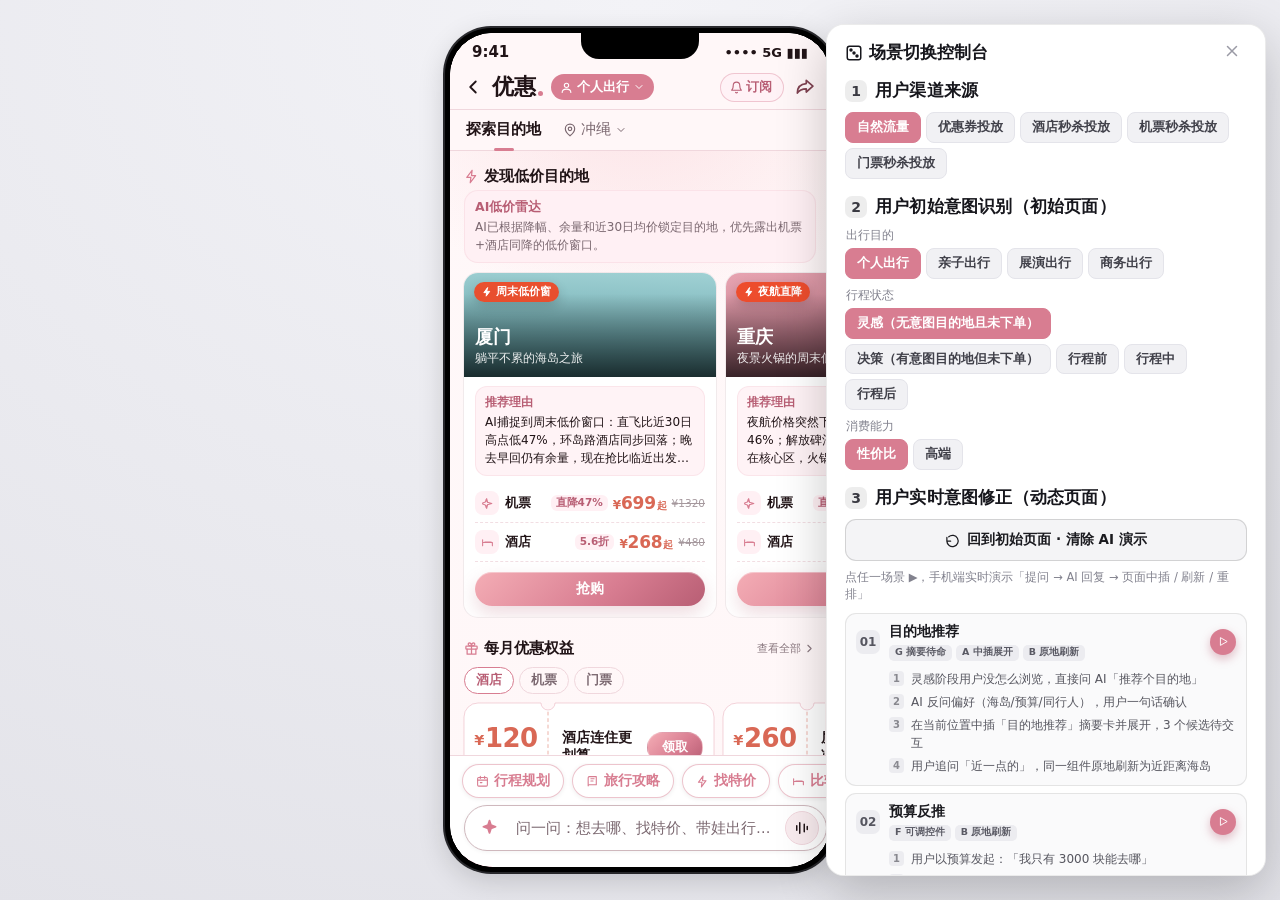
